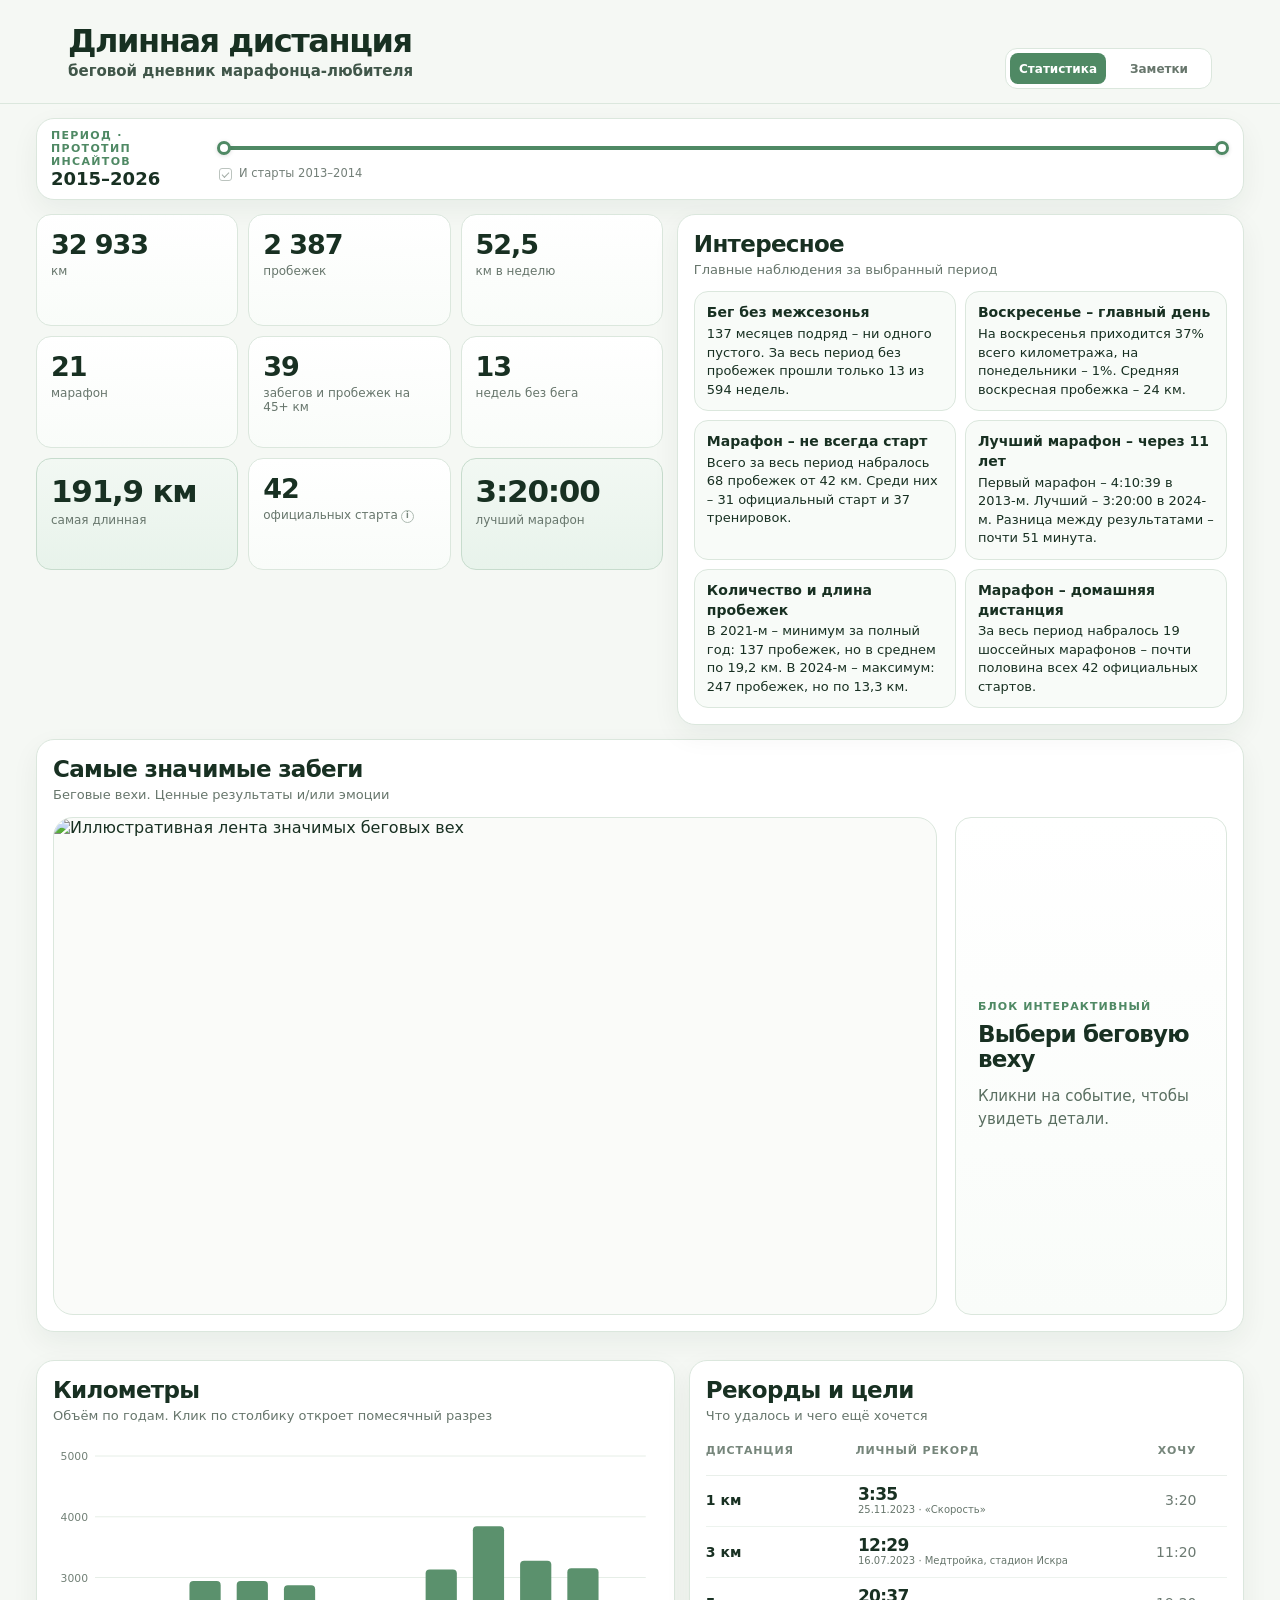
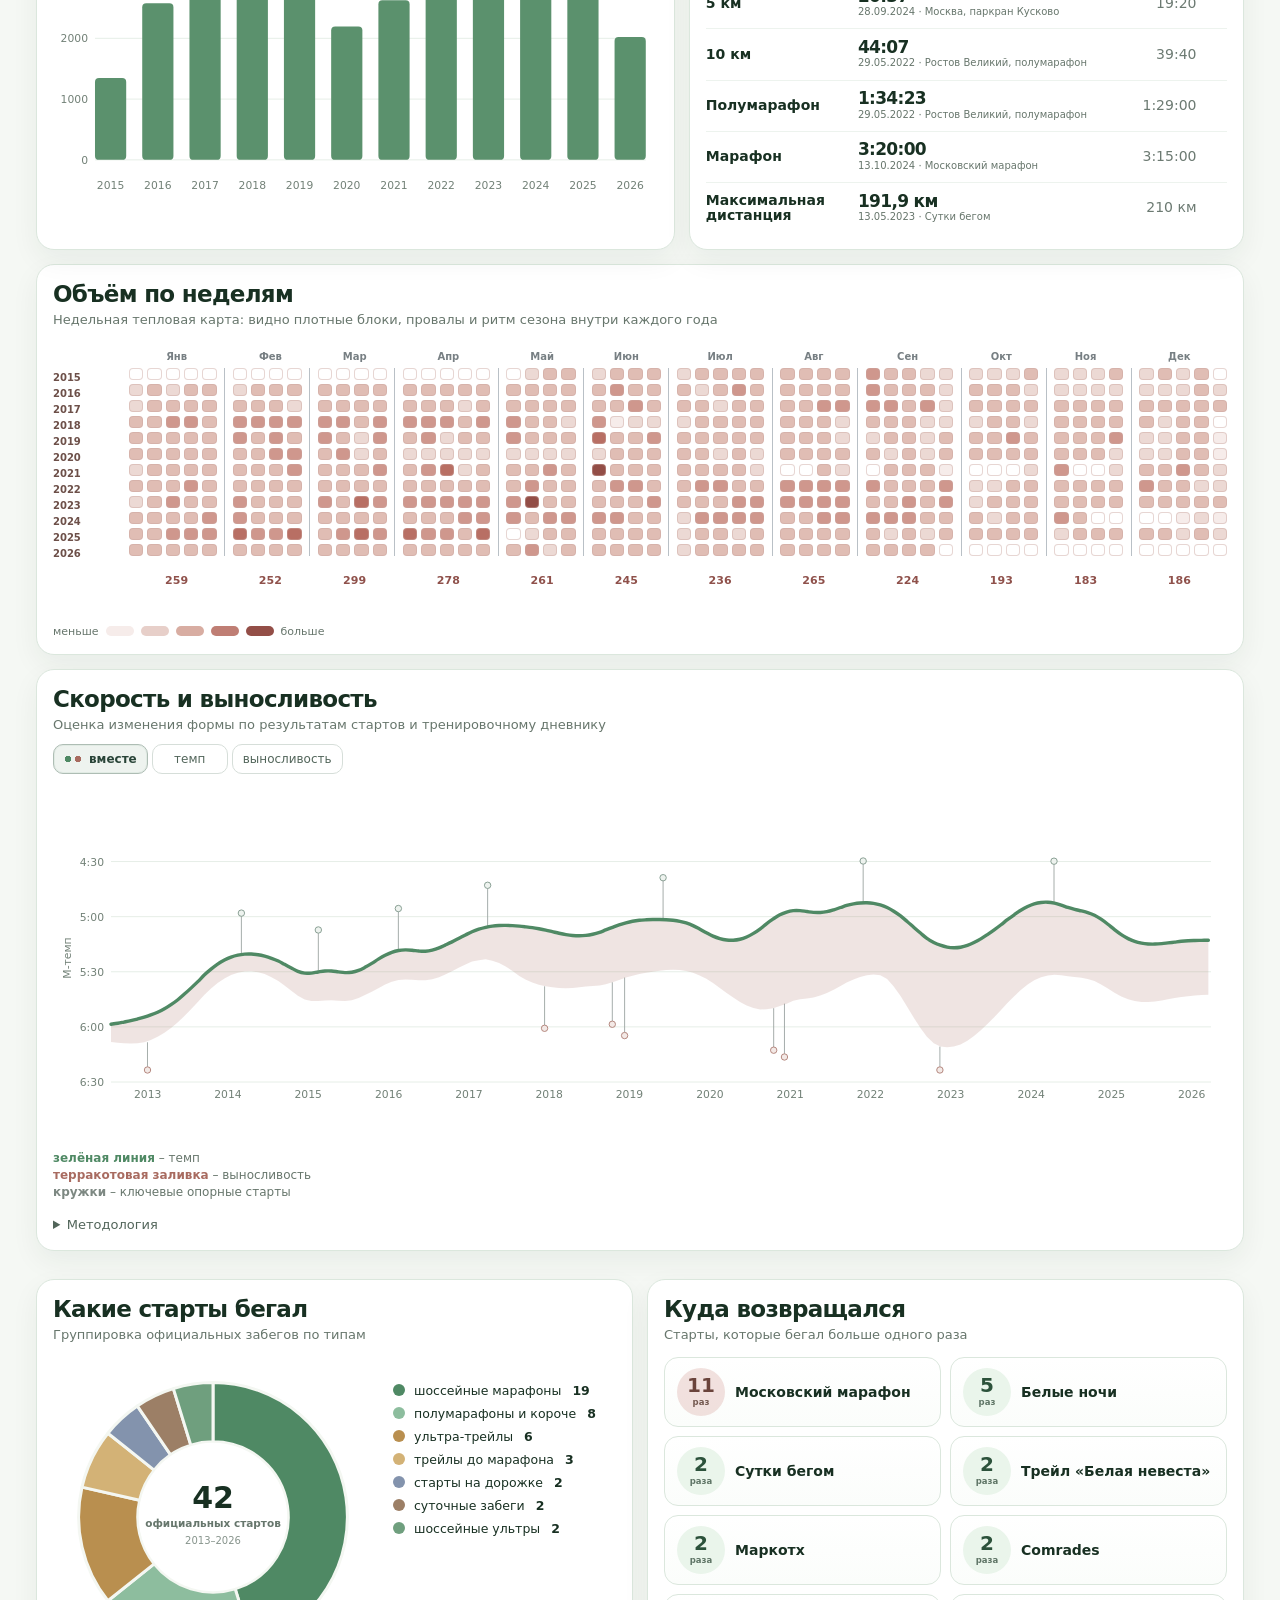
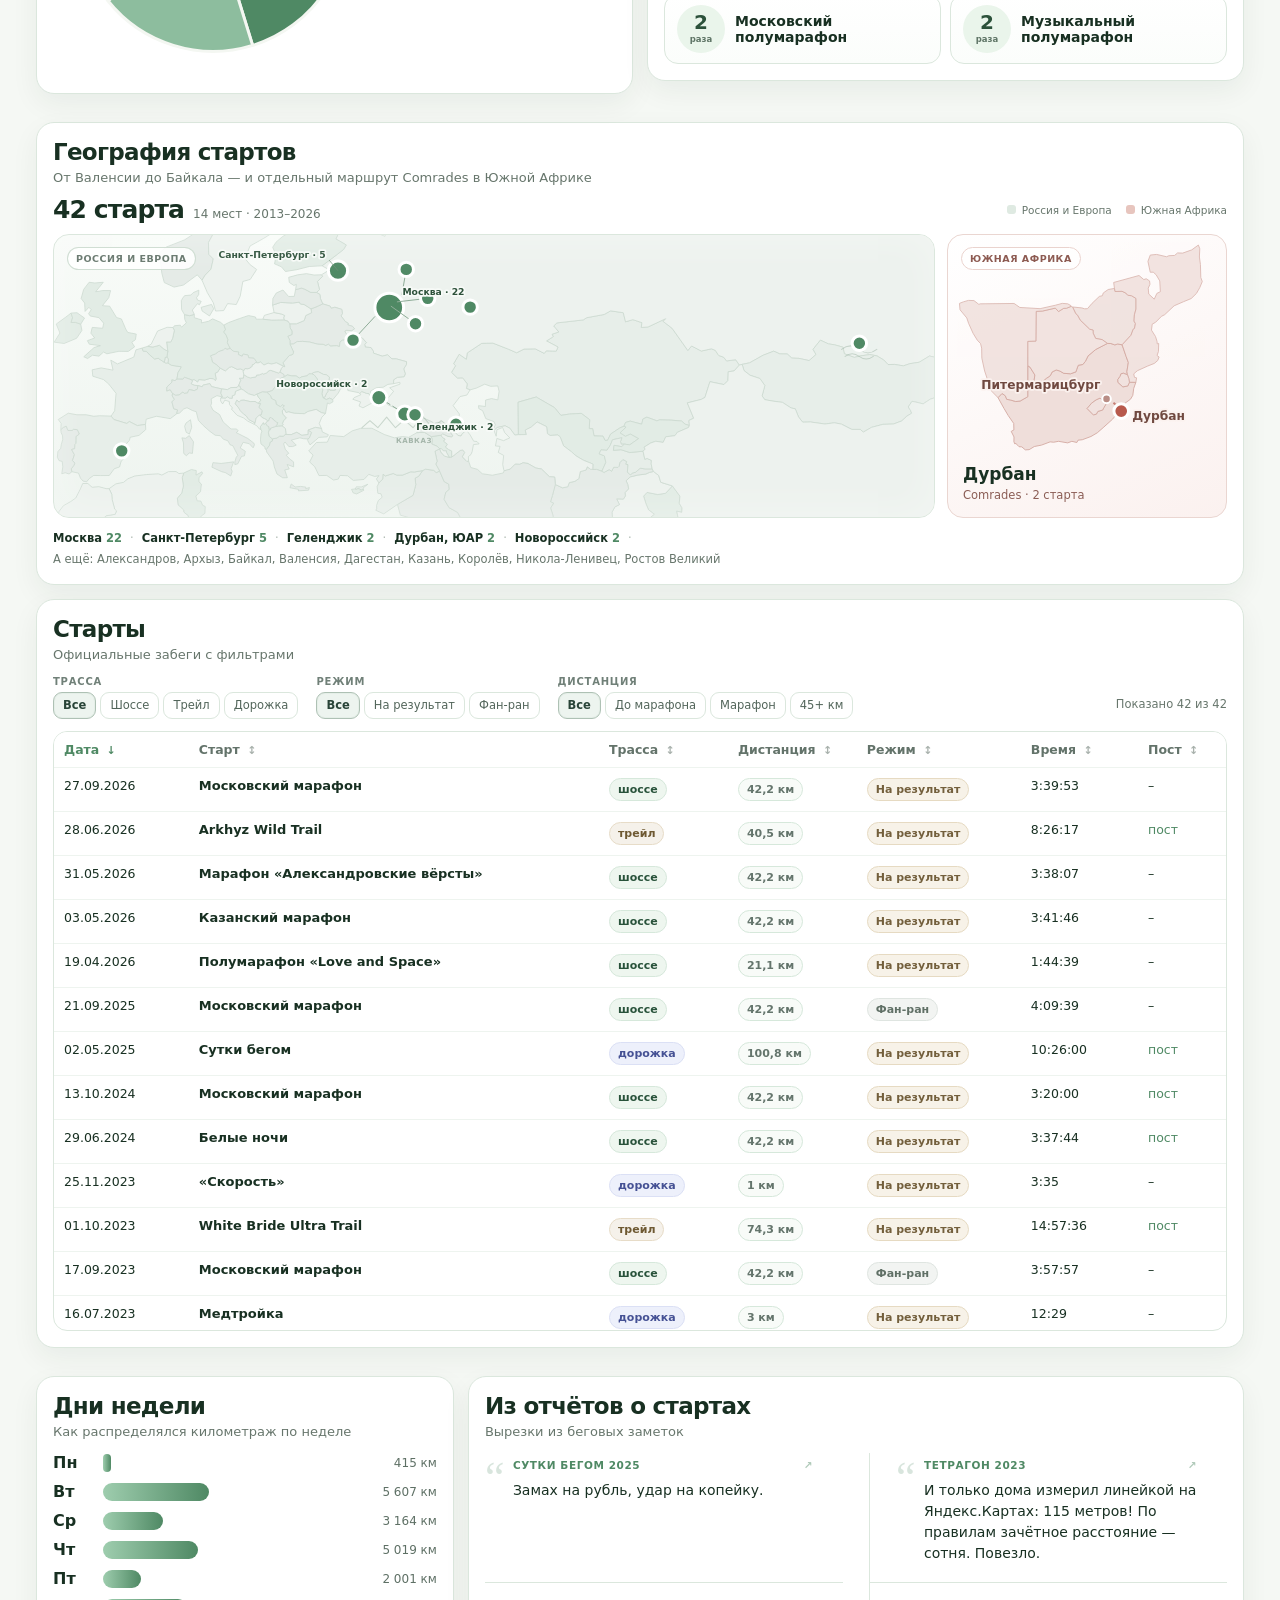
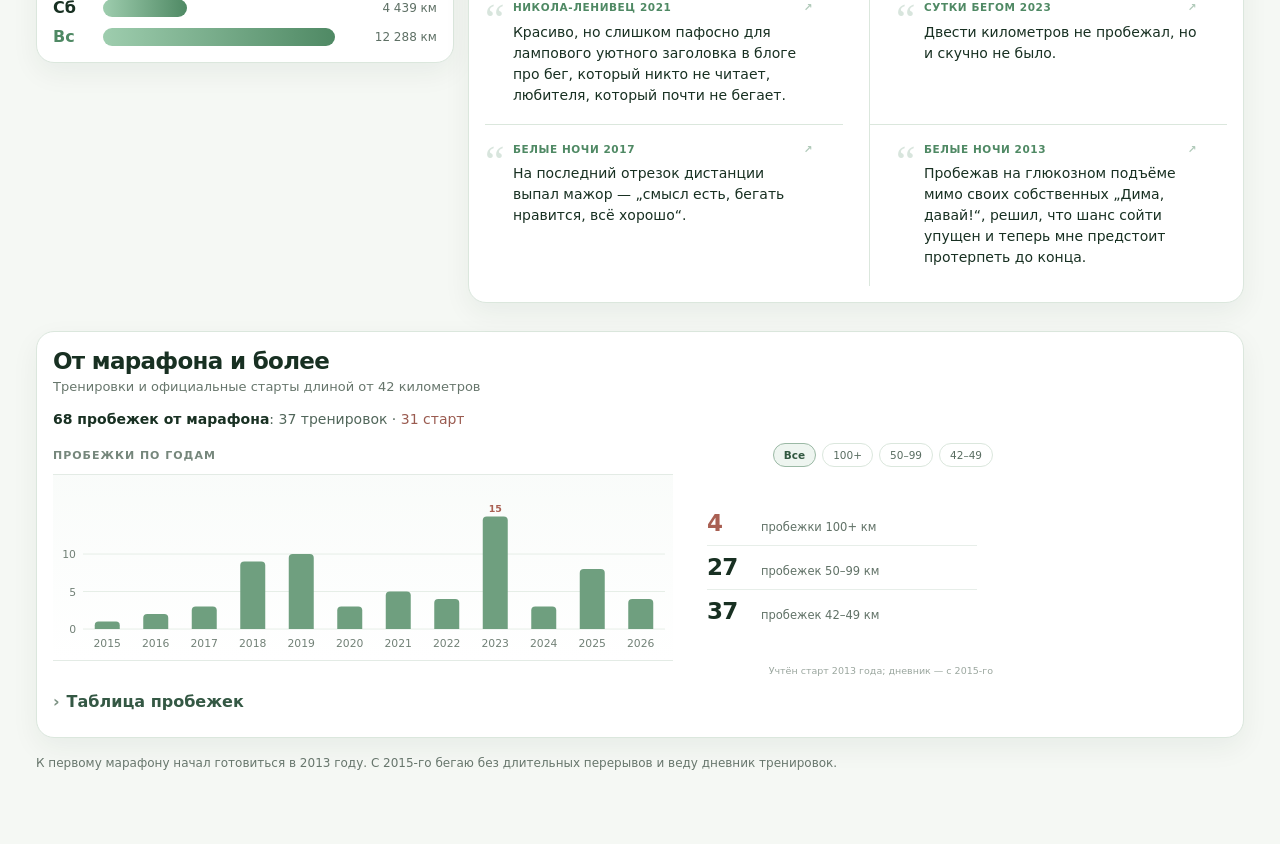
==== insights-test/index.html @ a56c3096 "Add algorithmic insights prototype" ====
<!doctype html>
<html lang="ru">
<head>
<meta charset="utf-8">
<meta name="viewport" content="width=device-width,initial-scale=1">
<title>Прототип инсайтов — Длинная дистанция</title>
<base href="/running/">
<link rel="icon" href="/running/favicon.ico" sizes="any">
<link rel="icon" href="/running/favicon.svg" type="image/svg+xml">
<link rel="icon" href="/running/favicon-32x32.png" sizes="32x32" type="image/png">
<link rel="icon" href="/running/favicon-16x16.png" sizes="16x16" type="image/png">
<link rel="apple-touch-icon" href="/running/apple-touch-icon.png" sizes="180x180">
<link rel="manifest" href="/running/site.webmanifest">
<meta name="theme-color" content="#4f8964">
<style>
:root{--bg:#f5f8f4;--card:#fff;--ink:#183022;--muted:#67766c;--line:#dbe7dd;--g:#4f8964;--g3:#eaf5eb;--shadow:0 10px 28px rgba(23,48,34,.06);--r:18px;--accent:#b85a4d}
*{box-sizing:border-box}body{margin:0;background:var(--bg);color:var(--ink);font-family:Inter,system-ui,-apple-system,"Segoe UI",sans-serif}a{color:var(--g);text-decoration:none}a:hover{text-decoration:underline}
.wrap{max-width:1240px;margin:auto;padding:0 16px 60px}.hero{padding:26px 0 10px}.eyebrow{font-size:11px;text-transform:uppercase;letter-spacing:.12em;color:var(--g);font-weight:800}h1{font-size:clamp(40px,7vw,76px);line-height:.95;letter-spacing:-.055em;margin:8px 0 10px}.lead{max-width:760px;font-size:18px;line-height:1.42;color:#495d50}
.card{background:var(--card);border:1px solid var(--line);border-radius:var(--r);box-shadow:var(--shadow);padding:16px;margin:14px 0;min-width:0}.head{display:flex;justify-content:space-between;gap:14px;align-items:flex-start;margin-bottom:12px}.head h2{margin:0;font-size:23px;letter-spacing:-.03em}.sub{font-size:13px;color:var(--muted);line-height:1.42;margin-top:4px}.tag{display:inline-flex;align-items:center;gap:6px;background:var(--g3);border:1px solid #d6e8db;border-radius:999px;padding:5px 9px;font-size:12px;font-weight:700;color:#31543e}.tag.small{font-size:11px;padding:4px 8px}.tag.track{background:#edf0fb;border-color:#dbe0f5;color:#455194}.tag.road{background:#eef6ef;color:#28523a}.tag.trail{background:#f5f1ea;color:#6e5932;border-color:#e7dcc8}.tag.result{background:#f7f2e8;border-color:#e6dac2;color:#735f3c}.tag.quiet{background:#f2f4f2;border-color:#dfe5e1;color:#607066}.tag.dist{background:#f8fbf8;color:#64756c}
.period-card{padding:10px 14px}.period-row{display:grid;grid-template-columns:150px 1fr;gap:16px;align-items:center}.period-value{font-size:18px;font-weight:800}.period-controls{display:grid;gap:2px}.slider{position:relative;height:28px}.slider::before{content:"";position:absolute;left:8px;right:8px;top:12px;height:4px;border-radius:999px;background:#dfe8e1}.slider-fill{position:absolute;top:12px;height:4px;border-radius:999px;background:var(--g)}.slider input{position:absolute;left:0;top:0;width:100%;height:28px;appearance:none;background:transparent;pointer-events:none;margin:0}.slider input::-webkit-slider-thumb{appearance:none;width:14px;height:14px;border-radius:50%;background:#fff;border:3px solid var(--g);box-shadow:0 1px 4px rgba(0,0,0,.14);pointer-events:auto;cursor:pointer}.slider input::-webkit-slider-runnable-track{background:transparent}.early-race-toggle{min-height:20px;display:inline-flex;justify-self:start;align-items:center;gap:7px;padding-left:2px;color:#737f78;font-size:11.5px;line-height:1.2;cursor:pointer;transition:opacity .15s ease}.early-race-toggle input{appearance:none;width:13px;height:13px;margin:0;border:1px solid #aeb8b1;border-radius:3px;background:#fff;display:grid;place-content:center;cursor:pointer;transition:background .12s,border-color .12s}.early-race-toggle input::before{content:"";width:6px;height:3px;border-left:1.5px solid #a4ada7;border-bottom:1.5px solid #a4ada7;transform:rotate(-45deg) scale(0);transform-origin:center;transition:transform .1s}.early-race-toggle input:checked{background:#fff;border-color:#bcc4bf}.early-race-toggle input:checked::before{transform:rotate(-45deg) scale(1)}.early-race-toggle input:focus-visible{outline:2px solid #d3d9d5;outline-offset:2px}.early-race-toggle.is-hidden{visibility:hidden;pointer-events:none;opacity:0}
.kpi-insights{display:grid;grid-template-columns:1.05fr .95fr;gap:14px;align-items:start}.kpis{display:grid;grid-template-columns:repeat(3,1fr);gap:10px;align-content:start}.kpi{border:1px solid var(--line);border-radius:15px;padding:14px;background:linear-gradient(180deg,#fff,#f9fcf9);min-height:112px}.kpi.featured{background:linear-gradient(180deg,#f2f8f3,#e8f3eb);border-color:#c7dccd}.kpi.featured .v{font-size:31px}.kpi .v{font-size:27px;font-weight:800;letter-spacing:-.04em}.kpi .l{font-size:12px;color:var(--muted);margin-top:4px}.metric-info{display:inline-flex;width:13px;height:13px;margin-left:3px;align-items:center;justify-content:center;border:1px solid #aebbb2;border-radius:50%;color:#77867c;font-size:8px;font-weight:800;line-height:1;vertical-align:1px;cursor:help}.insights{display:grid;grid-template-columns:1fr 1fr;gap:9px}.ins{background:#f8fbf8;border:1px solid var(--line);border-radius:14px;padding:11px 12px;font-size:13px;line-height:1.42}.ins b{display:block;font-size:14px;margin-bottom:2px}.ins.period-warning{grid-column:1/-1;background:#f7f9f7;color:#52655a;min-height:92px;display:flex;align-items:center}
.grid2{display:grid;grid-template-columns:1fr 1fr;gap:14px}.weekday-quotes{grid-template-columns:minmax(380px,.35fr) minmax(0,.65fr);align-items:start}.chart{min-height:270px;position:relative}.chart svg{width:100%;height:auto;display:block;overflow:visible}.axis{fill:#728177;font-size:10.8px}.gridline{stroke:#e6eee7;stroke-width:1}.tooltip{position:fixed;z-index:99;background:#15231a;color:#fff;border-radius:9px;padding:8px 10px;max-width:260px;font-size:12px;line-height:1.4;pointer-events:none;opacity:0;transform:translate(-50%,-110%);box-shadow:0 10px 26px rgba(0,0,0,.2)}
.seg{display:flex;gap:6px;flex-wrap:wrap}.seg button,.filters select{font:inherit;border:1px solid var(--line);background:#fff;color:var(--ink);border-radius:10px;padding:7px 10px;font-size:12px}.seg button{cursor:pointer}.seg button.active{background:var(--g);color:#fff;border-color:var(--g)}.evo-seg{margin-top:10px;gap:4px}.evo-seg button{min-width:76px;border-color:#d6ded9!important;background:#fff!important;color:#52655a!important}.evo-seg button[data-mode="both"]{display:inline-flex;align-items:center;justify-content:center;gap:7px}.evo-seg button[data-mode="both"]::before{content:"";width:18px;height:8px;flex:0 0 18px;background:radial-gradient(circle at 4px 4px,#4f8964 0 3px,transparent 3.5px),radial-gradient(circle at 14px 4px,#a86b60 0 3px,transparent 3.5px)}.evo-seg button[data-mode="both"].active{background:#eef3ef!important;color:#294438!important;border-color:#aebdb4!important;font-weight:700;box-shadow:inset 0 0 0 1px rgba(79,137,100,.08)}.evo-seg button[data-mode="pace"].active{background:#4f8964!important;color:#fff!important;border-color:#4f8964!important}.evo-seg button[data-mode="endurance"].active{background:#a86b60!important;color:#fff!important;border-color:#a86b60!important}.mobile-hide{display:flex}
.milestone-wrap{overflow:hidden}.milestone-layout{display:grid;grid-template-columns:minmax(0,2.75fr) minmax(270px,1fr);gap:18px;align-items:stretch}.milestone-stage{position:relative;height:450px;border:1px solid var(--line);border-radius:16px;background:linear-gradient(180deg,#fbfdfb 0%,#f1f7f2 100%);overflow:hidden}.milestone-stage svg{position:absolute;inset:0;width:100%;height:100%;z-index:1}.milestone-node{position:absolute;z-index:5;transition:opacity .16s ease}.milestone-node.is-muted{opacity:.32}.milestone-dot{position:absolute;left:0;top:0;width:16px;height:16px;border-radius:50%;background:var(--g);border:4px solid #fff;box-shadow:0 0 0 3px rgba(79,137,100,.15);transform:translate(-50%,-50%);transition:transform .16s ease,box-shadow .16s ease,background .16s ease;cursor:pointer;z-index:7}.milestone-node.is-now .milestone-dot{background:#fff;border-color:var(--accent);box-shadow:0 0 0 4px rgba(188,72,72,.12)}.milestone-node.is-active .milestone-dot{transform:translate(-50%,-50%) scale(1.18);box-shadow:0 0 0 6px rgba(79,137,100,.16)}.milestone-node.is-now.is-active .milestone-dot{box-shadow:0 0 0 6px rgba(188,72,72,.14)}.milestone-drop{position:absolute;width:2px;border-left:2px dotted #ccded1;z-index:2;transform:translateX(-1px);transition:opacity .16s ease,border-color .16s ease}.milestone-drop.is-active{border-left-color:#77a889}.milestone-drop.is-muted{opacity:.3}.milestone-label{position:absolute;z-index:8;padding:6px 9px;border-radius:12px;background:#fff;border:1px solid #d8e5db;box-shadow:0 7px 16px rgba(23,48,34,.045);font-size:11.5px;font-weight:700;line-height:1.14;text-align:center;color:#274636;cursor:pointer;white-space:normal;transition:opacity .16s ease,border-color .16s ease,background .16s ease,transform .16s ease}.milestone-label::before{content:"";position:absolute;width:10px;height:10px;background:#fff;border-right:1px solid #d8e5db;border-bottom:1px solid #d8e5db;left:var(--tail-left,50%);margin-left:-5px}.milestone-label.pos-top::before{bottom:-6px;transform:rotate(45deg)}.milestone-label.pos-bottom::before{top:-6px;transform:rotate(225deg)}.milestone-node.is-now .milestone-label{border-color:#e2c7c7}.milestone-node.is-now .milestone-label::before{border-color:#e2c7c7}.milestone-label.is-active{background:#f0f7f2;border-color:#aecdb7;transform:translateY(-1px)}.milestone-node.is-now .milestone-label.is-active{background:#fbf2f2;border-color:#d7a7a7;color:#6d3030}.milestone-label.is-muted{opacity:.32}.milestone-year{position:absolute;bottom:15px;z-index:4;transform:translateX(-50%);font-size:11px;font-weight:700;color:#68786e}.milestone-detail{border:1px solid var(--line);border-radius:16px;background:linear-gradient(180deg,#fff,#f9fcf9);padding:22px;display:flex;flex-direction:column;justify-content:center;min-height:450px}.milestone-detail .detail-kicker{font-size:11px;text-transform:uppercase;letter-spacing:.1em;color:var(--g);font-weight:800;margin-bottom:9px}.milestone-detail h3{font-size:25px;line-height:1.06;letter-spacing:-.035em;margin:0 0 14px}.milestone-detail .detail-meta{display:flex;gap:8px;flex-wrap:wrap;margin-bottom:15px}.milestone-detail .detail-chip{display:inline-flex;align-items:center;padding:6px 9px;border-radius:999px;font-size:12px;font-weight:700}.milestone-detail .detail-chip.distance{background:#eef7f0;border:1px solid #cfe3d4;color:#315b3d}.milestone-detail .detail-chip.result{background:#f7f3ec;border:1px solid #e7d9c5;color:#745b36}.milestone-detail .detail-note{font-size:15px;line-height:1.45;color:#405649;font-weight:700}.milestone-detail .detail-note-sub{margin-top:9px;font-size:13px;line-height:1.5;color:#6a7c70}.milestone-detail .detail-links{display:flex;flex-wrap:wrap;align-items:center;gap:0;margin-top:14px;font-size:13px;line-height:1.5;color:#6a7c70}.milestone-detail .detail-link{display:inline;color:#356647;text-decoration:none;padding:0;border:0;background:none;font-size:13px;font-weight:700}.milestone-detail .detail-link:hover{text-decoration:underline;background:none}.milestone-detail .detail-link.film{color:#6b573c}.milestone-detail .detail-link.film:hover{background:none}.milestone-detail .detail-sep{display:inline;color:#8aa091;margin:0 8px}.milestone-detail .detail-empty{font-size:15px;line-height:1.55;color:#5a6f61;max-width:22ch}.milestone-detail.is-now .detail-meta{display:none}.milestone-baseline{stroke:#b7ccbd;stroke-width:2}.milestone-guide{display:none}.milestone-axis-arrow{fill:#9ab8a4}
.heatmatrix{overflow:auto}.heatwrap{display:grid;gap:11px;min-width:980px}.heatmain{display:grid;grid-template-columns:72px minmax(0,1fr);column-gap:4px;align-items:start}.heatyears{display:grid;grid-template-rows:26px;grid-auto-rows:12px;row-gap:4px}.heatyear{font-size:10px;color:#6d5049;text-align:left;font-weight:700;display:flex;align-items:center}.heatdata{position:relative;min-width:0}.heatmonthlabels{display:grid;align-items:end;height:20px;margin-bottom:6px}.heatmonthlabel{text-align:center;font-size:10px;line-height:1;color:#777f83;font-weight:600;white-space:nowrap}.heatweekmatrix{position:relative;display:grid;gap:4px;z-index:1}.heatcell{position:relative;height:12px;min-width:0;border-radius:4px;border:1px solid rgba(201,165,157,.45);cursor:pointer}.heatsep{pointer-events:none}.heatmonthguides{position:absolute;left:0;right:0;top:26px;bottom:0;z-index:2;pointer-events:none;display:grid;gap:4px}.heatmonthguide{grid-row:1 / -1;justify-self:center;align-self:stretch;width:1px;background:#b9c0c6}.heatmonthly{display:grid;grid-template-columns:72px minmax(0,1fr);column-gap:4px;align-items:center}.heatmonthlyvalues{display:grid;align-items:center;height:20px}.heatmonthsegment{position:relative;height:20px;cursor:pointer;display:flex;align-items:center;justify-content:center}.heatmonthvalue{font-size:11px;line-height:1;color:#8f514b;font-weight:700;white-space:nowrap;letter-spacing:.01em}.legend{display:flex;align-items:center;gap:7px;font-size:11px;color:var(--muted);margin-top:34px}.legend .sw{width:28px;height:10px;border-radius:999px;display:inline-block}
.goals{display:grid;gap:6px}.goalrow{display:grid;grid-template-columns:110px 1.15fr .95fr 54px;gap:14px;align-items:center;padding:12px 0;border-bottom:1px solid #edf3ee}.goalrow:last-child{border-bottom:none}.goal-metric{font-size:18px;font-weight:800;line-height:1.05}.goal-best .val{font-size:26px;font-weight:800;letter-spacing:-.04em}.goal-best .meta{font-size:12px;color:var(--muted);margin-top:2px}.goal-target .want{font-size:14px;color:var(--muted);margin-bottom:6px}.tinybar{height:6px;border-radius:999px;background:#e8efea;overflow:hidden;max-width:220px}.tinybar span{display:block;height:100%;background:var(--g);border-radius:999px}.goal-target .goalv{font-size:18px;font-weight:800}.goal-pct{text-align:right;font-size:18px;font-weight:700;color:#6d7d72}
.mixgrid{display:grid;grid-template-columns:1fr 1fr;gap:14px;align-items:start}.donutwrap{display:grid;grid-template-columns:320px minmax(0,360px);gap:20px;align-items:start;justify-content:start}.mixlist{display:grid;gap:8px;max-width:320px;align-content:start;padding-top:26px}.mixitem{display:grid;grid-template-columns:12px max-content min-content;column-gap:9px;align-items:center;font-size:12.5px}.mixitem b{justify-self:start;text-align:left;margin-left:2px}.dot{width:12px;height:12px;border-radius:50%}.seriesgrid{display:grid;grid-template-columns:repeat(2,1fr);gap:9px}.seriescard{border:1px solid var(--line);border-radius:14px;padding:10px 12px;background:linear-gradient(180deg,#fff,#fbfdfb);display:grid;grid-template-columns:48px 1fr;gap:10px;align-items:center;min-height:68px;cursor:default}.seriescard .n{width:48px;height:48px;border-radius:50%;display:flex;flex-direction:column;align-items:center;justify-content:center;background:#eaf5eb;color:#2c523b;font-size:20px;font-weight:800;line-height:.95}.seriescard .n small{display:block;font-size:8.5px;line-height:1;margin-top:3px;font-weight:700;color:#5f7566}.seriescard .t{font-size:14px;font-weight:700;line-height:1.15}.seriescard--featured .n{background:rgba(184,90,77,.18);color:#6a433b}.seriescard--featured .n small{color:#745950}
.geo-summary-row{display:flex;align-items:center;justify-content:space-between;gap:20px;margin:-2px 0 12px}.geo-total{display:flex;align-items:baseline;gap:9px}.geo-total b{font-size:25px;line-height:1;letter-spacing:-.035em}.geo-total span{color:var(--muted);font-size:12px}.geo-map-key{display:flex;gap:14px;align-items:center;color:var(--muted);font-size:10.5px}.geo-map-key span{display:inline-flex;align-items:center;gap:6px}.geo-map-key i{width:9px;height:9px;border-radius:3px;background:#dfeae2}.geo-map-key i.sa{background:#e7c5be}.geo-atlas{display:grid;grid-template-columns:minmax(0,3.15fr) minmax(230px,1fr);gap:12px;align-items:stretch}.geo-map-shell,.geo-sa-panel{min-width:0;border:1px solid var(--line);border-radius:16px;overflow:hidden;position:relative}.geo-map-shell{background:linear-gradient(180deg,#f8fbf8,#eef4ef)}.geo-map-shell::after{content:"";position:absolute;inset:0;pointer-events:none;box-shadow:inset 0 0 40px rgba(255,255,255,.35)}.geo-region-label,.geo-panel-kicker{position:absolute;z-index:2;left:13px;top:12px;padding:5px 8px;border-radius:999px;background:rgba(255,255,255,.86);border:1px solid rgba(204,220,208,.92);font-size:9.5px;font-weight:800;letter-spacing:.055em;text-transform:uppercase;color:#6c7c72}.geo-panel-kicker{border-color:#ead3ce;color:#8d5b52}.geo-map{display:block;width:100%;height:100%;min-height:270px}.geo-land{fill:#e7eee9;stroke:#cbd8ce;stroke-width:.72;vector-effect:non-scaling-stroke}.geo-land.geo-tone-1{fill:#e2ece5}.geo-land.geo-tone-2{fill:#edf2ee}.geo-land.geo-tone-3{fill:#e5ebe7}.geo-terrain{fill:none;stroke:#91ab99;stroke-width:1.05;stroke-linecap:round;stroke-linejoin:round;opacity:.42;vector-effect:non-scaling-stroke;pointer-events:none}.geo-terrain-label{fill:#789080;font-size:8px;font-weight:750;letter-spacing:.08em;text-transform:uppercase;opacity:.6;pointer-events:none}.geo-dot{fill:#4f8964;stroke:#fff;stroke-width:3;vector-effect:non-scaling-stroke;cursor:pointer;transition:opacity .16s ease}.geo-dot.is-muted{opacity:.24}.geo-dot.is-active{fill:#b85a4d;stroke-width:4}.geo-label{fill:#2d513a;font-size:10.5px;font-weight:800;paint-order:stroke;stroke:#f7faf7;stroke-width:4px;stroke-linejoin:round;pointer-events:none}.geo-leader{stroke:#8fad98;stroke-width:1;vector-effect:non-scaling-stroke}.geo-label-leader{stroke:#6f8e78;stroke-width:.85;opacity:.8;vector-effect:non-scaling-stroke}.geo-sa-panel{display:grid;grid-template-rows:1fr auto;background:linear-gradient(155deg,#fff,#fbf1ef);border-color:#ead6d1;cursor:default;transition:border-color .15s,background .15s}.geo-sa-panel[hidden]{display:none}.geo-sa-panel.is-active{border-color:#c98d83;background:#f9ece9}.geo-sa-map{display:block;width:100%;height:220px;align-self:center}.geo-sa-land{fill:#efdeda;stroke:#d4aaa2;stroke-width:.9;vector-effect:non-scaling-stroke}.geo-sa-route{fill:none;stroke:#b85a4d;stroke-width:2;stroke-dasharray:4 4;opacity:.72;vector-effect:non-scaling-stroke}.geo-sa-dot{fill:var(--accent);stroke:#fff;stroke-width:3;vector-effect:non-scaling-stroke}.geo-sa-stop{fill:#b98d85;stroke:#fff;stroke-width:2;vector-effect:non-scaling-stroke}.geo-sa-label{fill:#704940;font-size:10px;font-weight:800;paint-order:stroke;stroke:#fbf2ef;stroke-width:3px;stroke-linejoin:round}.geo-sa-copy{padding:0 15px 15px}.geo-sa-copy b{display:block;font-size:17px;line-height:1.1}.geo-sa-copy span{display:block;margin-top:4px;font-size:11.5px;color:#8b5d55}.geo-places-strip{margin-top:11px;padding-top:2px}.geo-list{display:grid;grid-template-columns:repeat(4,minmax(0,1fr));column-gap:18px}.geo-place{display:grid;grid-template-columns:1fr auto;gap:8px;padding:8px 0;border-bottom:1px solid #edf3ee;font-size:12.5px;cursor:default}.geo-place span{font-weight:700}.geo-place b{color:var(--g)}.geo-place.is-active span{color:#934e47}.geo-rest{font-size:11.5px;line-height:1.45;color:var(--muted);padding-top:9px}.geo-note{font-size:10.5px;color:#819087;padding-top:7px}
.filters{display:flex;gap:8px;flex-wrap:wrap;margin-bottom:12px}.race-filters{display:flex;align-items:flex-end;gap:12px 18px;flex-wrap:wrap;margin-bottom:12px}.race-filter-group{display:grid;gap:5px}.race-filter-label{font-size:10px;line-height:1;text-transform:uppercase;letter-spacing:.08em;font-weight:800;color:#708078}.race-filter-options{display:flex;gap:4px;flex-wrap:wrap}.race-filter-option,.race-reset{font:inherit;border:1px solid var(--line);background:#fff;color:#52655a;border-radius:9px;padding:7px 9px;font-size:11.5px;line-height:1;cursor:pointer}.race-filter-option:hover,.race-reset:hover{border-color:#b7c6bc;background:#f8fbf8}.race-filter-option.active{background:#edf4ef;border-color:#aec1b4;color:#294438;font-weight:700;box-shadow:inset 0 0 0 1px rgba(79,137,100,.05)}.race-filter-meta{min-height:30px;margin-left:auto;display:flex;align-items:center;gap:9px}.race-filter-count{font-size:11.5px;color:var(--muted);white-space:nowrap}.race-reset{padding:6px 8px;background:transparent;color:#66776d}.race-reset[hidden]{display:none}.tablewrap{overflow:auto;max-height:600px;border:1px solid var(--line);border-radius:14px}table{width:100%;border-collapse:collapse;font-size:12.5px}.race-table{table-layout:fixed;min-width:980px}th,td{padding:10px 10px;border-bottom:1px solid #eef4ef;vertical-align:top}th{position:sticky;top:0;background:#fff;color:#63736a;font-weight:700;z-index:1;text-align:left}tr:hover td{background:#fbfefb}.sortable,.race-sortable{cursor:pointer;user-select:none;white-space:nowrap}.sortable.active,.race-sortable.active{color:var(--g)}.sortmark{font-size:11px;opacity:.55;margin-left:3px}.sortmark.active{opacity:1}.race-name b{font-size:13px}
.long-lead{margin:0 0 15px;color:#51665a;font-size:15px;line-height:1.45}.long-lead b{color:var(--ink);font-weight:780}.long-lead .race-accent{color:#9a5b50}.long-chart-head{display:flex;align-items:flex-end;justify-content:space-between;gap:18px;margin-bottom:6px}.long-chart-context{display:flex;align-items:center;gap:10px;flex-wrap:wrap}.long-early{display:inline-flex;align-items:center;min-height:25px;padding:3px 9px;border:1px solid #ead7d2;border-radius:999px;background:#fbf3f1;color:#8f5a50;font-size:11px;font-weight:700}.long-chart-shell{min-width:0;padding:0 3px 2px;border-top:1px solid #e3ebe5;border-bottom:1px solid #e3ebe5;background:linear-gradient(180deg,rgba(245,249,246,.72),rgba(255,255,255,.15))}.long-chart{display:block;width:100%;height:auto;min-height:225px}.long-legend{display:flex;gap:14px;align-items:center;margin:0;color:var(--muted);font-size:11px}.long-legend span{display:inline-flex;align-items:center;gap:6px}.long-legend i{display:block;width:10px;height:10px;border-radius:2px;background:#98c6a8}.long-legend i.race{background:#b66f61}.long-distance-row{display:flex;align-items:center;gap:14px;margin-top:13px}.long-distance-options{display:flex;gap:7px;flex-wrap:wrap}.long-dist-option{display:inline-flex;align-items:center;gap:7px;border:1px solid var(--line);border-radius:999px;background:#fff;color:#52675b;padding:7px 11px;font:inherit;font-size:11.5px;cursor:pointer;transition:border-color .15s,background .15s,color .15s}.long-dist-option b{color:var(--ink);font-size:12px}.long-dist-option:hover{border-color:#ccb0aa}.long-dist-option.active{border-color:#d8b3ab;background:#fbefec;color:#8a5046}.long-dist-option.active b{color:#8a5046}.long-details{margin-top:13px}.long-details>summary{cursor:pointer;font-weight:750;color:#345844;padding:3px 0 10px;list-style:none}.long-details>summary::-webkit-details-marker{display:none}.long-details>summary::before{content:'›';display:inline-block;margin-right:7px;color:#7b9182;transform:rotate(0);transition:transform .15s}.long-details[open]>summary::before{transform:rotate(90deg)}.long-filters{display:flex;align-items:flex-end;gap:12px 18px;flex-wrap:wrap;margin-bottom:12px}.long-table{table-layout:fixed;min-width:860px}.long-table .long-note{font-weight:650}.long-table .tag.training{background:#f3f5f3;border-color:#dfe5e1;color:#607066}.long-table .tag.race{background:#fbefec;border-color:#e4c5be;color:#8b5147}
.weekday2{display:grid;gap:10px}.wrow{display:grid;grid-template-columns:40px 1fr 92px;gap:10px;align-items:center}.wlab{font-weight:700}.wbar{position:relative;height:18px;background:transparent;border-radius:999px;overflow:visible}.wbar span{position:absolute;left:0;top:0;bottom:0;background:linear-gradient(90deg,#9ecdae,#4f8964);border-radius:999px}.wmeta{font-size:12px;color:#5e7065;text-align:right;white-space:nowrap}.wrow.top .wlab{color:var(--g)}
.quotes{display:grid;grid-template-columns:repeat(2,minmax(0,1fr));column-gap:26px;row-gap:0}.quote{position:relative;display:block;padding:18px 30px 18px 0;border-top:1px solid var(--line);color:inherit;text-decoration:none;transition:background .18s ease,color .18s ease}.quote:nth-child(-n+2){border-top:0;padding-top:6px}.quote:nth-child(even){border-left:1px solid var(--line);padding-left:26px}.quote::before{content:"“";position:absolute;left:0;top:15px;font-family:Georgia,serif;font-size:44px;line-height:1;color:rgba(79,137,100,.22);pointer-events:none}.quote:nth-child(-n+2)::before{top:3px}.quote:nth-child(even)::before{left:26px}.quote:hover,.quote:focus-visible{background:linear-gradient(90deg,rgba(79,137,100,.065),transparent 78%);color:#173b27;outline:none}.quote blockquote{margin:7px 0 0;padding-left:28px;font-size:14px;line-height:1.5}.qmeta{display:flex;justify-content:space-between;gap:8px;padding-left:28px;font-size:10.5px;line-height:1.3;letter-spacing:.055em;text-transform:uppercase;font-weight:800;color:var(--g)}.quote-arrow{opacity:.45;transition:opacity .18s ease,transform .18s ease}.quote:hover .quote-arrow,.quote:focus-visible .quote-arrow{opacity:1;transform:translate(2px,-2px)}.inj-grid{display:grid;grid-template-columns:1fr 1fr;gap:10px}.inj{border:1px solid var(--line);border-radius:15px;padding:13px;background:linear-gradient(180deg,#fff,#fbfcfb)}.inj b{display:block;font-size:14px;margin-bottom:5px}.method{font-size:13px;line-height:1.48;color:#52655a}.ribbon-note{display:flex;gap:18px;flex-wrap:wrap;font-size:12px;color:var(--muted);margin-top:8px}#evoNote{display:grid;gap:3px;justify-items:start;margin-top:5px}#evoNote+details{margin-top:16px}.empty{display:flex;min-height:220px;align-items:center;justify-content:center;color:var(--muted);text-align:center}.footer{font-size:12px;color:var(--muted);line-height:1.5;padding:2px 0 0}
@media (max-width:980px){.weekday-quotes{grid-template-columns:1fr}}
@media (max-width:980px){.kpi-insights,.grid2,.mixgrid{grid-template-columns:1fr}.donutwrap{grid-template-columns:1fr}.mixlist{padding-top:0}.seriesgrid,.inj-grid{grid-template-columns:1fr 1fr}.geo-atlas{grid-template-columns:minmax(0,2.2fr) minmax(210px,1fr)}.geo-list{grid-template-columns:1fr 1fr;column-gap:18px}}
@media (max-width:760px){.geo-atlas{grid-template-columns:1fr}.geo-sa-panel{grid-template-columns:minmax(150px,.8fr) 1fr;grid-template-rows:1fr;align-items:center}.geo-sa-map{height:170px}.geo-sa-copy{padding:30px 16px 16px 0}}
@media (max-width:640px){.quote:nth-child(n){border-left:0;border-top:1px solid var(--line);padding:16px 30px 16px 0}.quote:first-child{border-top:0;padding-top:6px}.quote:nth-child(n)::before{left:0;top:13px}.quote:first-child::before{top:3px}}
@media (max-width:640px){.wrap{padding:0 12px 44px}.period-row{grid-template-columns:1fr}.kpis{grid-template-columns:1fr 1fr;gap:8px}.kpi{min-height:92px;padding:11px 12px}.kpi .v{font-size:24px}.kpi.featured .v{font-size:27px}.kpi .l{font-size:11px;line-height:1.3;margin-top:3px}.insights,.quotes{grid-template-columns:1fr}.insights{gap:8px}.ins{padding:10px 11px;font-size:12.5px;line-height:1.38}.ins b{font-size:13.5px}.mobile-hide{display:none}.goalrow{grid-template-columns:76px 1fr;gap:8px}.goal-best{grid-column:2/3}.goal-target{grid-column:2/3}.goal-pct{grid-column:2/3;text-align:left;font-size:14px}.milestone-canvas{height:410px;min-width:1020px}.seriesgrid,.inj-grid,.geo-list{grid-template-columns:1fr}.heatgrid{grid-template-columns:58px repeat(12,minmax(26px,1fr));gap:4px}.heatcell{height:22px}.race-filters,.long-filters{display:grid;gap:11px}.race-filter-options{flex-wrap:nowrap;overflow-x:auto;padding-bottom:2px}.race-filter-meta{margin-left:0;justify-content:space-between}.geo-summary-row{align-items:flex-start;flex-direction:column;gap:7px}.geo-total b{font-size:23px}.geo-map-key{display:none}.geo-map{min-height:210px}.geo-label{display:none}.geo-sa-panel{grid-template-columns:132px 1fr}.geo-sa-map{height:148px}.geo-sa-copy{padding:28px 12px 12px 0}.long-chart-head{align-items:flex-start;flex-direction:column;gap:7px}.long-chart-shell{padding:0}.long-chart{min-height:180px}.long-distance-row{align-items:flex-start;flex-direction:column;gap:7px}.long-distance-options{width:100%;flex-wrap:nowrap;overflow-x:auto;padding-bottom:2px}.long-dist-option{flex:0 0 auto}.long-lead{font-size:14px}.tablewrap,.heatmatrix{scrollbar-width:thin;scrollbar-color:#b9c8be transparent;box-shadow:inset -10px 0 10px -12px rgba(24,48,34,.5)}.heatyears{position:sticky;left:0;z-index:4;background:#fff;padding-right:4px}.race-table th:first-child,.race-table td:first-child,.long-table th:first-child,.long-table td:first-child{position:sticky;left:0;background:#fff}.race-table th:first-child,.long-table th:first-child{z-index:3}.race-table td:first-child,.long-table td:first-child{z-index:2}.weekday-quotes{gap:10px}.weekday-quotes>.card{margin:0}.weekday-quotes .quote{padding-top:13px;padding-bottom:13px}.weekday-quotes .quote blockquote{line-height:1.42}.milestone-detail-visual{min-height:0;padding:16px}.milestone-detail-visual h3{font-size:21px;margin-bottom:10px}.milestone-detail-visual .detail-meta{margin-bottom:10px}.milestone-detail-visual .detail-note-sub{margin-top:6px;line-height:1.42}.milestone-detail-visual .detail-links{margin-top:10px}}

.milestone-illustration-wrap{margin-top:10px}
.milestone-illustration{background:#f7faf7;border:1px solid var(--line);border-radius:28px;padding:14px;overflow:hidden}
.milestone-illustration img{display:block;width:100%;height:auto;border-radius:20px}
.milestone-illustration-note{margin-top:10px;color:var(--muted);font-size:13px;line-height:1.45}
@media (max-width:900px){.milestone-illustration{padding:10px;border-radius:22px}.milestone-illustration img{border-radius:16px}.milestone-illustration-note{font-size:12px}}

.milestone-visual-layout{
  display:grid;
  grid-template-columns:minmax(0,3.25fr) minmax(250px,1fr);
  gap:18px;
  align-items:stretch;
  margin-top:10px;
}
.milestone-image-stage{
  position:relative;
  overflow:hidden;
  border:1px solid var(--line);
  border-radius:20px;
  background:#fafbf9;
}
.milestone-image-stage>img{
  display:block;
  width:100%;
  height:auto;
}
.milestone-hotspots{position:absolute;inset:0}
.milestone-hotspot{
  position:absolute;
  border:0;
  border-radius:22px;
  cursor:pointer;
  background:transparent;
  outline:none;
}
.milestone-hotspot:hover,
.milestone-hotspot.is-active,
.milestone-hotspot:focus,
.milestone-hotspot:focus-visible{
  background:transparent;
  border-color:transparent;
  box-shadow:none;
  outline:none;
}
.milestone-detail-visual{
  min-height:0;
  padding:22px;
  justify-content:center;
}
.milestone-detail-visual h3{font-size:23px}
.milestone-detail-visual .detail-empty{max-width:28ch}
@media (max-width:980px){
  .milestone-visual-layout{grid-template-columns:1fr}
  .milestone-detail-visual{min-height:220px}
}


.story-card{padding:16px 16px 14px;background:linear-gradient(180deg,#fbfdfb 0%,#f6faf7 100%)}
.story-shell{display:grid;grid-template-columns:minmax(0,1.6fr) minmax(260px,.72fr);gap:14px;align-items:stretch}
.story-line-card{border:1px solid var(--line);border-radius:18px;padding:14px 16px;background:#fff;display:flex;flex-direction:column;gap:12px}
.story-topline{display:none}
.story-title{font-size:13px;color:var(--muted);line-height:1.45;max-width:none}
.story-stats,.story-pill{display:none}
.story-years{position:relative;display:grid;grid-template-columns:repeat(12,minmax(0,1fr));gap:8px;padding-top:12px}
.story-years::before{content:"";position:absolute;left:6px;right:6px;top:25px;height:3px;border-radius:999px;background:#dbe8de}
.story-year{position:relative;border:none;background:transparent;padding:0;cursor:pointer;color:var(--muted);font:inherit;text-align:center;display:flex;flex-direction:column;align-items:center;gap:8px}
.story-year .dot{width:10px;height:10px;border-radius:50%;background:#fff;border:3px solid #9ebca8;z-index:1;transition:all .18s ease}
.story-year .yr{font-size:12px;font-weight:800;transition:color .18s ease}
.story-year .cap{font-size:10px;line-height:1.2;color:#6f8075;max-width:70px;min-height:22px;opacity:.92}
.story-year:hover .dot,.story-year.is-active .dot{transform:scale(1.12);border-color:var(--g);box-shadow:0 0 0 4px rgba(79,137,100,.10)}
.story-year:hover .yr,.story-year.is-active .yr{color:var(--ink)}
.story-year.is-active .cap{color:#466854}
.story-glance{border:1px solid var(--line);border-radius:18px;padding:16px;background:#fff;display:flex;flex-direction:column;justify-content:flex-start;height:206px;overflow:hidden}
.story-glance .eyebrow{margin-bottom:8px}
.story-glance h3{margin:0 0 6px;font-size:22px;line-height:1.02;letter-spacing:-.035em;display:-webkit-box;-webkit-line-clamp:3;-webkit-box-orient:vertical;overflow:hidden}
.story-glance p{margin:0;color:#55695d;line-height:1.45;font-size:13px;display:-webkit-box;-webkit-line-clamp:5;-webkit-box-orient:vertical;overflow:hidden}
.story-glance .story-link{display:none}
.story-note{display:none}
.top-analytics{grid-template-columns:1.07fr .93fr;align-items:stretch}
.top-analytics>.card{display:flex;flex-direction:column;min-height:490px}
#volumeCard.is-month-mode{background:linear-gradient(180deg,#f8fcf9 0%,#eef6f1 100%)}
#volumeCard.is-month-mode .sub{color:#466854}
#volumeCard.is-month-mode .axis{fill:#5f7467}
.vol-mode-accent{color:#8b4b46;font-weight:700}
#volumeCard.is-month-mode .vol-mode-accent{color:#8b4b46}
.vol-tools{display:none}
.back-btn{display:none}
.chart-note{display:none}
.records-card .head{margin-bottom:8px}
.records-compact{display:grid;gap:0;flex:1}
.records-head{display:grid;grid-template-columns:132px minmax(0,1.28fr) 126px;gap:10px;margin-top:10px;padding:0 0 5px;border-bottom:1px solid #e9efea;color:#76867b;font-size:11px;font-weight:800;text-transform:uppercase;letter-spacing:.08em}.records-head> :last-child{text-align:right;padding-right:4ch;font-weight:800}
.record-row{display:grid;grid-template-columns:132px minmax(0,1.28fr) 126px;gap:10px;align-items:center;padding:3px 0;border-bottom:1px solid #edf3ee}
.record-row:last-child{border-bottom:none}
.record-metric{font-size:14px;font-weight:800;line-height:1.08;word-break:normal;overflow-wrap:anywhere;max-width:126px}
.record-best b,.record-goal b{display:block;font-size:17px;line-height:1.02;letter-spacing:-.04em}
.records-head> :nth-child(2){padding-left:1ch}.record-best{padding-left:1ch}.record-best span{display:block;margin-top:1px;font-size:10px;line-height:1.25;color:var(--muted)}
.record-goal{text-align:right;padding-right:3ch}.record-goal .want{display:none}
.record-goal b{color:#6c7a72;font-weight:400;font-size:14px;letter-spacing:0;line-height:1.08}
.record-goal .delta{display:none}
.record-progress{display:none}
.heat-card{margin-top:0}
@media (max-width:980px){
  .story-shell,.top-analytics{grid-template-columns:1fr}
  .story-years{grid-template-columns:repeat(6,minmax(0,1fr))}
  .top-analytics>.card{min-height:auto}
}
@media (max-width:640px){
  .story-years{grid-template-columns:repeat(4,minmax(0,1fr));gap:10px}
  .story-years::before{top:25px}
  .story-year .cap{display:none}
  .records-head{display:none}
  .record-row{grid-template-columns:112px 1fr;gap:8px;padding:8px 0}
  .record-best{grid-column:2/3}
  .record-goal{grid-column:2/3;position:relative;display:block;text-align:left;padding:0 0 0 1ch}
  .record-goal::before{content:'Хочу';position:absolute;right:calc(100% + 8px);top:1px;color:#8a9690;font-size:11px;font-weight:600;line-height:1.08;white-space:nowrap}
  .record-metric{max-width:none;font-size:13.5px}
}

/* v5.114: compact long-run story and compact geography index */
.geo-places-strip{margin-top:10px;max-width:920px}
.geo-list{display:flex;align-items:baseline;flex-wrap:wrap;gap:5px 8px;font-size:11.5px;line-height:1.45}
.geo-list>i{font-style:normal;color:#aeb9b1}
.geo-place-inline{display:inline-flex;align-items:baseline;gap:4px;cursor:default}
.geo-place-inline span{font-weight:720}.geo-place-inline b{color:var(--g)}.geo-place-inline.is-active span{color:#934e47}.geo-more{color:var(--muted)}
.long-lead{margin:0 0 14px;font-size:14px}
.long-viz-head{display:flex;align-items:center;justify-content:space-between;gap:18px;max-width:940px;margin-bottom:7px}
.long-viz-title{font-size:11px;font-weight:800;letter-spacing:.09em;text-transform:uppercase;color:#76877c}
.long-distance-options{display:flex;gap:6px;flex-wrap:wrap}
.long-dist-option{display:inline-flex;align-items:center;border:1px solid var(--line);border-radius:999px;background:#fff;color:#596d61;padding:5px 10px;font:inherit;font-size:10.5px;cursor:pointer;transition:border-color .15s,background .15s,color .15s}
.long-dist-option:hover{border-color:#afc4b5}.long-dist-option.active{border-color:#9bb9a5;background:#eef5f0;color:#315840;font-weight:750}
.long-viz-grid{display:grid;grid-template-columns:minmax(0,620px) minmax(220px,270px);gap:34px;align-items:center;max-width:940px}
.long-chart-shell{min-width:0;padding:0;border-top:1px solid #e3ebe5;border-bottom:1px solid #e3ebe5;background:linear-gradient(180deg,rgba(245,249,246,.58),rgba(255,255,255,.08))}
.long-chart{display:block;width:100%;height:auto;min-height:170px}
.long-distance-summary{display:grid;gap:0}.long-dist-stat{display:grid;grid-template-columns:44px 1fr;align-items:baseline;gap:10px;padding:10px 0;border-bottom:1px solid #e7eee9;color:#617267}.long-dist-stat:last-child{border-bottom:0}.long-dist-stat b{font-size:23px;line-height:1;color:var(--ink);letter-spacing:-.035em}.long-dist-stat span{font-size:11.5px;line-height:1.3}.long-dist-stat.accent b{color:#a95f52}.long-dist-stat.active span{color:#315840;font-weight:750}
.long-tech-note{max-width:940px;text-align:right;margin-top:4px;color:#9aa69e;font-size:9.5px;line-height:1.35}
.long-details{margin-top:11px}
@media(max-width:980px){.long-viz-grid{grid-template-columns:minmax(0,1.6fr) minmax(200px,1fr)}}
@media(max-width:640px){.geo-list{display:flex}.long-viz-head{align-items:flex-start;flex-direction:column;gap:7px}.long-distance-options{width:100%;flex-wrap:nowrap;overflow-x:auto;padding-bottom:2px}.long-dist-option{flex:0 0 auto}.long-viz-grid{grid-template-columns:1fr;gap:8px}.long-chart{min-height:170px}.long-distance-summary{grid-template-columns:repeat(3,1fr);gap:10px}.long-dist-stat{display:block;padding:8px 0;border-bottom:0}.long-dist-stat b,.long-dist-stat span{display:block}.long-dist-stat span{margin-top:4px;font-size:10px}.long-tech-note{text-align:left}}

/* Общая шапка разделов */
.site-masthead{position:relative;display:grid;grid-template-columns:minmax(0,1fr) auto;gap:24px;align-items:center;height:104px;padding:17px 32px 15px;background:rgba(245,248,244,.96)}.site-masthead::after{content:"";position:absolute;left:50%;bottom:0;width:100vw;border-bottom:1px solid var(--line);transform:translateX(-50%);pointer-events:none}
.site-heading{min-width:0}.site-kicker{display:block;margin-bottom:4px;color:var(--g);font-size:10px;font-weight:800;letter-spacing:.13em;text-transform:uppercase}
.site-brand{display:block;width:fit-content;color:inherit;text-decoration:none}.site-brand:hover{text-decoration:none}.site-brand b{display:block;font-size:32px;font-weight:700;line-height:1;letter-spacing:-.045em}.site-brand small{display:block;margin-top:5px;color:#405649;font-size:15px;font-weight:600;line-height:1.3}
.site-tabs{align-self:end;display:flex;height:41px;gap:5px;padding:4px;border:1px solid var(--line);border-radius:12px;background:#fff}.site-tabs a,.site-tabs span{display:flex;align-items:center;justify-content:center;width:96px;height:31px;padding:0 12px;border-radius:8px;color:var(--muted);font-size:12px;font-weight:700;line-height:1;text-align:center;text-decoration:none}.site-tabs a:hover{color:#31543e;background:var(--g3);text-decoration:none}.site-tabs .active{background:var(--g);color:#fff}
@media(max-width:980px){.site-masthead{height:112px;grid-template-columns:48px minmax(0,1fr) 48px;grid-template-rows:56px 42px;gap:0;padding:4px 10px 8px}.site-heading{grid-column:2;grid-row:1;justify-self:center;text-align:center}.site-kicker{display:none}.site-brand{justify-self:center}.site-brand b{font-size:22px;font-weight:700;letter-spacing:-.03em}.site-brand small{margin-top:4px;font-size:11px;font-weight:600;white-space:nowrap}.site-tabs{grid-column:1/-1;grid-row:2;align-self:center;justify-self:center}.site-tabs a,.site-tabs span{padding:0 11px;font-size:11px}}
@media(max-width:640px){.heatmatrix{--heat-row-size:22px;--heat-week-col:22px}.heatwrap{min-width:1582px}.heatyears{grid-auto-rows:var(--heat-row-size)}.heatcell{height:var(--heat-row-size)}.heatmonthly>div:first-child{position:sticky;z-index:4;left:0;align-self:stretch;background:#fff;box-shadow:4px 0 #fff}}
</style>
</head>
<body>
<div id="tip" class="tooltip"></div>
<main class="wrap">
<header class="site-masthead"><div class="site-heading"><a class="site-brand" href="./"><b>Длинная дистанция</b><small>беговой дневник марафонца-любителя</small></a></div><nav class="site-tabs" aria-label="Разделы бегового дневника"><span class="active" aria-current="page">Статистика</span><a href="notes/">Заметки</a></nav></header>
<section class="card period-card"><div class="period-row"><div><div class="eyebrow">период · прототип инсайтов</div><div class="period-value" id="periodText"></div></div><div class="period-controls"><div class="slider" id="periodSlider"><div class="slider-fill" id="sliderFill"></div><input id="fromY" type="range" aria-label="Начальный год"><input id="toY" type="range" aria-label="Конечный год"></div><label class="early-race-toggle" id="earlyRaceToggle"><input id="includeEarlyRaces" type="checkbox" checked><span>И старты 2013–2014</span></label></div></div></section>
<section class="kpi-insights"><div class="kpis" id="kpis"></div><div class="card" style="margin:0"><div class="head"><div><h2>Интересное</h2><div class="sub" id="insSub">Короткие наблюдения по выбранному периоду</div></div></div><div class="insights" id="insights"></div></div></section>
<section class="card" id="milestoneSection">
  <div class="head">
    <div>
      <h2>Самые значимые забеги</h2>
      <div class="sub">Беговые вехи. Ценные результаты и/или эмоции</div>
    </div>
  </div>

  <div class="milestone-visual-layout">
    <div class="milestone-image-stage" id="milestoneImageStage">
      <img width="1672" height="941" loading="lazy" decoding="async" src="assets/running-milestones.png" alt="Иллюстративная лента значимых беговых вех">
      <div class="milestone-hotspots" id="milestoneHotspots" aria-label="Интерактивные беговые вехи"></div>
    </div>
    <aside class="milestone-detail milestone-detail-visual" id="milestoneDetail" aria-live="polite"></aside>
  </div>
</section>
<section class="grid2 top-analytics">
  <article class="card" id="volumeCard">
    <div class="head">
      <div>
        <h2>Километры</h2>
        <div class="sub" id="volSub">Объём по годам. Клик по столбику откроет помесячный разрез</div>
      </div>
      <div class="vol-tools">
        
      </div>
    </div>
    <div class="chart" id="volumeChart"></div>
    
  </article>
  <article class="card records-card">
    <div class="head">
      <div>
        <h2>Рекорды и цели</h2>
        <div class="sub">Что удалось и чего ещё хочется</div>
      </div>
    </div>
    <div class="records-compact" id="goals"></div>
  </article>
</section>
<section class="card heat-card">
  <div class="head"><div><h2>Объём по неделям</h2><div class="sub">Недельная тепловая карта: видно плотные блоки, провалы и ритм сезона внутри каждого года</div></div></div>
  <div class="heatmatrix" id="heatMatrix"></div>
  <div class="legend"><span>меньше</span><span class="sw" style="background:#f6ecea"></span><span class="sw" style="background:#e7cfc9"></span><span class="sw" style="background:#d8ada2"></span><span class="sw" style="background:#bf7e74"></span><span class="sw" style="background:#934e47"></span><span>больше</span></div>
</section>
<section class="card"><div class="head"><div><h2>Скорость и выносливость</h2><div class="sub">Оценка изменения формы по результатам стартов и тренировочному дневнику</div><div class="seg evo-seg" id="evoToggles"><button data-mode="both" class="active">вместе</button><button data-mode="pace">темп</button><button data-mode="endurance">выносливость</button></div></div></div><div class="chart" id="evoChart"></div><div class="ribbon-note" id="evoNote"><span><b>выше</b> – быстрее</span><span><b>глубже</b> – больше доступная дистанция</span></div><details><summary class="method">Методология</summary><div class="method" id="methodText"></div></details></section>

<section class="mixgrid"><article class="card"><div class="head"><div><h2>Какие старты бегал</h2><div class="sub">Группировка официальных забегов по типам</div></div></div><div class="donutwrap"><div class="chart" id="mixChart" style="min-height:320px"></div><div class="mixlist" id="mixList"></div></div></article><article class="card"><div class="head"><div><h2>Куда возвращался</h2><div class="sub">Старты, которые бегал больше одного раза</div></div></div><div class="seriesgrid" id="seriesBars"></div></article></section>
<section class="card"><div class="head"><div><h2>География стартов</h2><div class="sub">От Валенсии до Байкала — и отдельный маршрут Comrades в Южной Африке</div></div></div><div class="geo-summary-row"><div class="geo-total"><b id="geoTotal"></b><span id="geoPeriod"></span></div><div class="geo-map-key"><span><i></i>Россия и Европа</span><span><i class="sa"></i>Южная Африка</span></div></div><div class="geo-atlas"><div class="geo-map-shell"><span class="geo-region-label">Россия и Европа</span><svg class="geo-map" id="geoMap" viewBox="0 60 1000 320" role="img" aria-label="Карта официальных стартов в России и Европе"></svg></div><div class="geo-sa-panel" id="geoSaCard" data-geo-id="comrades"><span class="geo-panel-kicker">Южная Африка</span><svg class="geo-sa-map" id="geoSaMap" viewBox="0 0 220 180" aria-hidden="true"></svg><div class="geo-sa-copy"><b>Дурбан</b><span id="geoSaMeta"></span></div></div></div><div class="geo-places-strip"><div class="geo-list" id="geoList"></div></div></section>
<section class="card"><div class="head"><div><h2>Старты</h2><div class="sub">Официальные забеги с фильтрами</div></div></div><div class="race-filters" id="raceFilters"><div class="race-filter-group"><div class="race-filter-label">Трасса</div><div class="race-filter-options"><button class="race-filter-option active" data-filter="raceType" data-value="all">Все</button><button class="race-filter-option" data-filter="raceType" data-value="шоссе">Шоссе</button><button class="race-filter-option" data-filter="raceType" data-value="трейл">Трейл</button><button class="race-filter-option" data-filter="raceType" data-value="дорожка">Дорожка</button></div></div><div class="race-filter-group"><div class="race-filter-label">Режим</div><div class="race-filter-options"><button class="race-filter-option active" data-filter="raceEffort" data-value="all">Все</button><button class="race-filter-option" data-filter="raceEffort" data-value="на результат">На результат</button><button class="race-filter-option" data-filter="raceEffort" data-value="без акцента">Фан-ран</button></div></div><div class="race-filter-group"><div class="race-filter-label">Дистанция</div><div class="race-filter-options"><button class="race-filter-option active" data-filter="raceDist" data-value="all">Все</button><button class="race-filter-option" data-filter="raceDist" data-value="under">До марафона</button><button class="race-filter-option" data-filter="raceDist" data-value="marathon">Марафон</button><button class="race-filter-option" data-filter="raceDist" data-value="ultra">45+ км</button></div></div><div class="race-filter-meta"><span class="race-filter-count" id="raceCount"></span><button class="race-reset" id="raceReset" hidden>Сбросить</button></div></div><div class="tablewrap"><table class="race-table"><colgroup><col style="width:11.5%"><col style="width:35%"><col style="width:11%"><col style="width:11%"><col style="width:14%"><col style="width:10%"><col style="width:7.5%"></colgroup><thead><tr><th class="race-sortable active" data-race-sort="date">Дата <span class="sortmark active">↓</span></th><th class="race-sortable" data-race-sort="name">Старт <span class="sortmark">↕</span></th><th class="race-sortable" data-race-sort="type">Трасса <span class="sortmark">↕</span></th><th class="race-sortable" data-race-sort="distance">Дистанция <span class="sortmark">↕</span></th><th class="race-sortable" data-race-sort="effort">Режим <span class="sortmark">↕</span></th><th class="race-sortable" data-race-sort="time">Время <span class="sortmark">↕</span></th><th class="race-sortable" data-race-sort="post">Пост <span class="sortmark">↕</span></th></tr></thead><tbody id="raceTable"></tbody></table></div></section>
<section class="grid2 weekday-quotes"><article class="card"><div class="head"><div><h2>Дни недели</h2><div class="sub">Как распределялся километраж по неделе</div></div></div><div class="weekday2" id="weekday"></div></article><article class="card"><div class="head"><div><h2>Из отчётов о стартах</h2><div class="sub">Вырезки из беговых заметок</div></div></div><div class="quotes" id="quotes"></div></article></section>
<section class="card" id="longSection"><div class="head"><div><h2>От марафона и более</h2><div class="sub">Тренировки и официальные старты длиной от 42 километров</div></div></div><div class="long-lead" id="longLead"></div><div class="long-viz-head"><div class="long-viz-title">Пробежки по годам</div><div class="long-distance-options" id="longDistanceFilters"><button class="long-dist-option active" data-value="all" aria-pressed="true">Все</button><button class="long-dist-option" data-value="100+" aria-pressed="false">100+</button><button class="long-dist-option" data-value="50-99" aria-pressed="false">50–99</button><button class="long-dist-option" data-value="42-49" aria-pressed="false">42–49</button></div></div><div class="long-viz-grid"><div class="long-chart-shell"><svg class="long-chart" id="longChart" viewBox="0 0 620 185" role="img" aria-label="Количество пробежек от марафона и более по годам"></svg></div><div class="long-distance-summary"><div class="long-dist-stat accent" data-dist-summary="100+"><b id="longDist100"></b><span id="longDist100Label"></span></div><div class="long-dist-stat" data-dist-summary="50-99"><b id="longDist5099"></b><span id="longDist5099Label"></span></div><div class="long-dist-stat" data-dist-summary="42-49"><b id="longDist4249"></b><span id="longDist4249Label"></span></div></div></div><div class="long-tech-note" id="longEarly" hidden></div><details class="long-details"><summary>Таблица пробежек</summary><div class="long-filters" id="longFilters"><div class="race-filter-group"><div class="race-filter-label">Формат</div><div class="race-filter-options"><button class="race-filter-option active" data-long-filter="longType" data-value="all">Все</button><button class="race-filter-option" data-long-filter="longType" data-value="training">Тренировки</button><button class="race-filter-option" data-long-filter="longType" data-value="race">Старты</button></div></div><div class="race-filter-meta"><span class="race-filter-count" id="longCount"></span><button class="race-reset" id="longReset" hidden>Сбросить</button></div></div><div class="tablewrap"><table class="long-table"><colgroup><col style="width:12%"><col style="width:14%"><col style="width:13%"><col style="width:12%"><col style="width:12%"><col style="width:37%"></colgroup><thead><tr><th class="sortable active" data-long-sort="date">Дата <span class="sortmark active">↓</span></th><th class="sortable" data-long-sort="kind">Формат <span class="sortmark">↕</span></th><th class="sortable" data-long-sort="distance">Дистанция <span class="sortmark">↕</span></th><th class="sortable" data-long-sort="time">Время <span class="sortmark">↕</span></th><th class="sortable" data-long-sort="pace">Темп <span class="sortmark">↕</span></th><th class="sortable" data-long-sort="note">Заметка <span class="sortmark">↕</span></th></tr></thead><tbody id="longTable"></tbody></table></div></details></section>
<p class="footer">К первому марафону начал готовиться в 2013 году. С 2015-го бегаю без длительных перерывов и веду дневник тренировок.</p>
</main>
<script>
const DATA={"records":[{"date":"2015-05-13","year":2015,"distance":9,"pace_min":6.25,"duration_min":56,"hr":147,"content":"Кросс","comment":"","shoes":""},{"date":"2015-05-16","year":2015,"distance":15,"pace_min":6.283,"duration_min":94,"hr":148,"content":"Длинная","comment":"После 9 км - дискомфорт в левом колене 5 из 10)","shoes":""},{"date":"2015-05-18","year":2015,"distance":9,"pace_min":7.083,"duration_min":64,"hr":139,"content":"Кросс","comment":"Дискомфрт в левом колене 3 из 10 в самом конце тренировки","shoes":""},{"date":"2015-05-20","year":2015,"distance":7,"pace_min":null,"duration_min":null,"hr":null,"content":"Групповая. 3км разминка, СБУ, 3км заминка","comment":"Дискомфорт в колене 2 из 10 ближе к концу заняти","shoes":""},{"date":"2015-05-21","year":2015,"distance":5,"pace_min":7.183,"duration_min":36,"hr":134,"content":"Кросс","comment":"Колено - отлично, без дискомфорта","shoes":""},{"date":"2015-05-23","year":2015,"distance":15.5,"pace_min":7.117,"duration_min":111,"hr":136,"content":"Длинная","comment":"Максимальный дискомфорт по колену 4 из 10","shoes":""},{"date":"2015-05-25","year":2015,"distance":10,"pace_min":6.95,"duration_min":71,"hr":136,"content":"Кросс","comment":"","shoes":""},{"date":"2015-05-27","year":2015,"distance":10,"pace_min":null,"duration_min":90,"hr":147,"content":"Групповая. 2,5 разминка, 5 горок по 500, СБУ, 2,5 заминка.","comment":"","shoes":""},{"date":"2015-05-28","year":2015,"distance":6,"pace_min":7.117,"duration_min":45,"hr":135,"content":"Кросс","comment":"","shoes":""},{"date":"2015-05-30","year":2015,"distance":18,"pace_min":6.75,"duration_min":121,"hr":144,"content":"Длинная","comment":"Дискомфорт в колене 2 из 10. Устал прилично к концу тренировки","shoes":""},{"date":"2015-06-01","year":2015,"distance":9,"pace_min":6.883,"duration_min":62,"hr":140,"content":"Кросс","comment":"Разгрузочная неделя","shoes":""},{"date":"2015-06-03","year":2015,"distance":5,"pace_min":null,"duration_min":105,"hr":null,"content":"Групповая. 3км разменика, СФП, СБУ","comment":"","shoes":""},{"date":"2015-06-04","year":2015,"distance":6.5,"pace_min":6.933,"duration_min":45,"hr":132,"content":"Кросс","comment":"","shoes":""},{"date":"2015-06-06","year":2015,"distance":6.5,"pace_min":6.833,"duration_min":45,"hr":132,"content":"Кросс","comment":"","shoes":""},{"date":"2015-06-08","year":2015,"distance":7.5,"pace_min":7.333,"duration_min":55,"hr":129,"content":"Восстановительный кросс","comment":"","shoes":""},{"date":"2015-06-10","year":2015,"distance":10.5,"pace_min":null,"duration_min":105,"hr":null,"content":"Групповая.  Кросс + СБУ","comment":"","shoes":""},{"date":"2015-06-11","year":2015,"distance":11.5,"pace_min":6.233,"duration_min":72,"hr":148,"content":"2 разминка + 4*быстрый/медленный + 1,5 заминка","comment":"Быстрые: 4:30; 4:03; 4:18; 4:23 (HR=172). Медленные: 7:05; 7:30; 7:05; 7:00 (HR=147).","shoes":""},{"date":"2015-06-13","year":2015,"distance":17,"pace_min":7.05,"duration_min":119,"hr":137,"content":"Длинная","comment":"Самые комфортные: c 6 по 10. Последнией - довольно тяжело","shoes":""},{"date":"2015-06-15","year":2015,"distance":7.5,"pace_min":7.367,"duration_min":56,"hr":130,"content":"Восстановительный кросс","comment":"","shoes":""},{"date":"2015-06-17","year":2015,"distance":5,"pace_min":null,"duration_min":110,"hr":null,"content":"Групповая. Разминка, СФП, СБУ","comment":"","shoes":""},{"date":"2015-06-18","year":2015,"distance":12,"pace_min":6.383,"duration_min":77,"hr":147,"content":"2 разминка + 4*быстрый/медленный + 2 заминка","comment":"Быстрые: 4:01; 3:49; 4:24; 4:07 (HR=174). Медленные: 7:27; 7:22; 7:47; 6:54 (HR=148).","shoes":""},{"date":"2015-06-20","year":2015,"distance":19,"pace_min":6.833,"duration_min":130,"hr":135,"content":"Длинная","comment":"В районе 10-ого километра бежалось волшебно. Устал только ближе к концу самому","shoes":""},{"date":"2015-06-22","year":2015,"distance":8,"pace_min":7,"duration_min":55,"hr":128,"content":"Восстановительный кросс","comment":"","shoes":""},{"date":"2015-06-24","year":2015,"distance":8,"pace_min":null,"duration_min":110,"hr":null,"content":"Групповая. Разминка/заминка. 1300 на скорость и 2*200.","comment":"1300 метров за 05:06","shoes":""},{"date":"2015-06-25","year":2015,"distance":12,"pace_min":6.317,"duration_min":76,"hr":146,"content":"2 разминка + 4*быстрый/медленный + 2 заминка","comment":"Быстрые: 4:15; 4:07; 4:26; 4:26 (HR=170). Медленные: 7:39; 7:24; 7:04; 6:16 (HR=145).","shoes":""},{"date":"2015-06-27","year":2015,"distance":21.5,"pace_min":6.667,"duration_min":143,"hr":137,"content":"Длинная","comment":"Под ливнем: тяжелые кроссовки, но зато не жарко","shoes":""},{"date":"2015-06-29","year":2015,"distance":6.6,"pace_min":6.8,"duration_min":45,"hr":129,"content":"Восстановительный кросс","comment":"Разгрузочная неделя","shoes":""},{"date":"2015-07-01","year":2015,"distance":7,"pace_min":null,"duration_min":null,"hr":null,"content":"Групповая. 3 - разминка/заминка. СБУ. 8*(200 через 200)","comment":"Двести бегал в диапазоне от 30,08 до 32,8","shoes":""},{"date":"2015-07-04","year":2015,"distance":7,"pace_min":7.25,"duration_min":50,"hr":132,"content":"Восстановительный кросс","comment":"Очень жарко..","shoes":""},{"date":"2015-07-06","year":2015,"distance":7,"pace_min":7.167,"duration_min":50,"hr":129,"content":"Восстановительный кросс","comment":"","shoes":""},{"date":"2015-07-08","year":2015,"distance":7,"pace_min":null,"duration_min":120,"hr":130,"content":"Групповая. 4 размина/заминка. СФП, СБУ, пара горок","comment":"Быстрая горка (\"от начала до туалетов\") за 2:31","shoes":""},{"date":"2015-07-09","year":2015,"distance":9,"pace_min":6.367,"duration_min":57,"hr":144,"content":"3 разменика + 4 темп + 2 заминка","comment":"4 темповых: Время: 19:22. Темп: 5:00. Средний пульс: 164. Очень круто бежалось.","shoes":""},{"date":"2015-07-11","year":2015,"distance":21,"pace_min":6.983,"duration_min":146,"hr":134,"content":"Длинная","comment":"Комфортно, легко, здорово. Пил в процессе. Был легкий (1/10) дискомфорт в левом колене","shoes":""},{"date":"2015-07-13","year":2015,"distance":10.5,"pace_min":6.417,"duration_min":67,"hr":null,"content":"2,6 разминка + 10 по 400 через 200 + 2 заминка","comment":"Пульсометр дома забыл. Нога (микротравма) особо не мешеала. Норм.","shoes":""},{"date":"2015-07-14","year":2015,"distance":7,"pace_min":6.983,"duration_min":49,"hr":127,"content":"Восстановительный кросс","comment":"","shoes":""},{"date":"2015-07-15","year":2015,"distance":8,"pace_min":null,"duration_min":90,"hr":133,"content":"Групповая. Разминка/заминка, СБУ, 30 минут на тест ПАНО","comment":"","shoes":""},{"date":"2015-07-16","year":2015,"distance":10,"pace_min":6.133,"duration_min":63,"hr":146,"content":"3 разменика + 5 темп + 2 заминка","comment":"5 темповых: Время: 24:31. Темп: 4:54. Средний пульс: 168.","shoes":""},{"date":"2015-07-19","year":2015,"distance":21.5,"pace_min":5.867,"duration_min":126,"hr":141,"content":"Длинная на пульсе 140-145.","comment":"В Голландии, крутые условия.","shoes":""},{"date":"2015-07-21","year":2015,"distance":8,"pace_min":6.917,"duration_min":56,"hr":127,"content":"Восстановительный кросс","comment":"Голландия","shoes":""},{"date":"2015-07-22","year":2015,"distance":9,"pace_min":null,"duration_min":75,"hr":137,"content":"2 разминка. 10 по 200 через 200. 2+1 заминка (СФП между)","comment":"Голландия","shoes":""},{"date":"2015-07-23","year":2015,"distance":11,"pace_min":5.983,"duration_min":66,"hr":145,"content":"3 разменика + 6 темп + 2 заминка","comment":"6 темповых: Время: 28:01. Темп: 4:40. Средний пульс: 167. Голландия, крутые условия.","shoes":""},{"date":"2015-07-25","year":2015,"distance":11,"pace_min":6.467,"duration_min":70,"hr":131,"content":"Умеренный кросс","comment":"Бежалось очень легко и быстро. Тоже Голландия. Крутые условия.","shoes":""},{"date":"2015-07-27","year":2015,"distance":12,"pace_min":6.2,"duration_min":75,"hr":145,"content":"2 разминка + 5*(1 км быстро + 5 минут трусцы) + 2 заминка","comment":"Быстрые километры: 600 метров на 70% плюс 400 метроа на 95%","shoes":""},{"date":"2015-07-28","year":2015,"distance":10.5,"pace_min":6.067,"duration_min":63,"hr":144,"content":"Кросс","comment":"","shoes":""},{"date":"2015-07-29","year":2015,"distance":6,"pace_min":null,"duration_min":null,"hr":null,"content":"Групповая. Разминка. Ускорения. СБУ","comment":"Много выпрыгиваний… ух ноги.","shoes":""},{"date":"2015-07-30","year":2015,"distance":11.5,"pace_min":6.067,"duration_min":71,"hr":149,"content":"3 разменика + 6 темп + 2,5 заминка","comment":"6 темповых: Время: 29:42. Темп: 4:57. Средний пульс: 170. На забитых ногах после вчера.","shoes":""},{"date":"2015-08-01","year":2015,"distance":17,"pace_min":6.033,"duration_min":104,"hr":144,"content":"Длинный кросс","comment":"","shoes":""},{"date":"2015-08-03","year":2015,"distance":7,"pace_min":7,"duration_min":50,"hr":130,"content":"Восстановительный кросс","comment":"","shoes":""},{"date":"2015-08-05","year":2015,"distance":8,"pace_min":null,"duration_min":null,"hr":null,"content":"Групповая. Разминка/заминка, 3 ускорения по 800, СФП","comment":"","shoes":""},{"date":"2015-08-06","year":2015,"distance":11.5,"pace_min":5.8,"duration_min":67,"hr":152,"content":"2 разменика + 7 темп + 2,5 заминка","comment":"7 темповых: Время: 34:33. Темп: 4:56. Средний пульс: 168","shoes":""},{"date":"2015-08-07","year":2015,"distance":11.5,"pace_min":6.5,"duration_min":73,"hr":144,"content":"2 разменика + 10 по 400 через 400 + 1,5 заминка","comment":"","shoes":""},{"date":"2015-08-08","year":2015,"distance":16.5,"pace_min":6.583,"duration_min":110,"hr":146,"content":"Длинный кросс","comment":"Жарко и вторая тренировка за 12 часов - пульс высокий, скорость маленькая","shoes":""},{"date":"2015-08-10","year":2015,"distance":10,"pace_min":6.267,"duration_min":64,"hr":146,"content":"3 разменика + 5 темп + 2 заминка","comment":"5 темповых: Время: 24:39. Темп: 4:56. Средний пульс: 165.","shoes":""},{"date":"2015-08-11","year":2015,"distance":9.5,"pace_min":5.933,"duration_min":57,"hr":146,"content":"Умеренный кросс","comment":"","shoes":""},{"date":"2015-08-12","year":2015,"distance":6,"pace_min":null,"duration_min":null,"hr":null,"content":"Групповая.  Разминка/заминка + 15 раз по 100 через 100","comment":"Сто метров: 16-17 секунд. Лучшая сотня: 13,5 (все по 100 - 90% максимума)","shoes":""},{"date":"2015-08-13","year":2015,"distance":6,"pace_min":null,"duration_min":43,"hr":null,"content":"2 разминка, 5 по 100 через 2 минуты отдыха + 2 заминка","comment":"Все по с100 - 70% максимума. Всё болит после вчера","shoes":""},{"date":"2015-08-16","year":2015,"distance":22.2,"pace_min":null,"duration_min":110,"hr":null,"content":"Разминка + музыкальный полумарафон","comment":"21,1 - время: 1:43:04, темп: 4,53. Разминка: км + чуть-чуть СБУ + 2 по 30 ускорения + гимнстика","shoes":""},{"date":"2015-08-19","year":2015,"distance":7,"pace_min":null,"duration_min":null,"hr":null,"content":"Групповая. СБУ, кросс, ускорения","comment":"","shoes":""},{"date":"2015-08-20","year":2015,"distance":19,"pace_min":5.883,"duration_min":112,"hr":149,"content":"Длинный кросс","comment":"","shoes":""},{"date":"2015-08-23","year":2015,"distance":19,"pace_min":5.867,"duration_min":112,"hr":152,"content":"Длинный кросс","comment":"","shoes":""},{"date":"2015-08-24","year":2015,"distance":7,"pace_min":6.7,"duration_min":49,"hr":134,"content":"Восстановительный кросс","comment":"","shoes":""},{"date":"2015-08-26","year":2015,"distance":8.5,"pace_min":null,"duration_min":110,"hr":null,"content":"Групповая. СБУ, отрезки, кросс","comment":"","shoes":""},{"date":"2015-08-27","year":2015,"distance":14.5,"pace_min":5.583,"duration_min":81,"hr":142,"content":"2 разминка + 10 темп + 2,5 заминка","comment":"10 темповых: Время: 50:12. Темп: 5:01. Средний пульс: 163.","shoes":""},{"date":"2015-08-28","year":2015,"distance":14,"pace_min":6.55,"duration_min":90,"hr":142,"content":"2 разминка + 10*500/500 + 2 заминка","comment":"Быстрые 500 в среднем около 2 минут","shoes":""},{"date":"2015-08-30","year":2015,"distance":23,"pace_min":5.517,"duration_min":125,"hr":154,"content":"Длинный кросс","comment":"Гольяновский полумарафон + еще два","shoes":""},{"date":"2015-08-31","year":2015,"distance":7,"pace_min":6.883,"duration_min":48,"hr":132,"content":"Восстановительный кросс","comment":"","shoes":""},{"date":"2015-09-01","year":2015,"distance":9,"pace_min":5.917,"duration_min":53,"hr":149,"content":"2 разминка + 3*1,5 быстрых через 2мин трусцы + 2 заминка","comment":"","shoes":""},{"date":"2015-09-02","year":2015,"distance":10.5,"pace_min":6.617,"duration_min":70,"hr":149,"content":"Групповая. Длинный кросс, немного ОФП и СФП","comment":"","shoes":""},{"date":"2015-09-03","year":2015,"distance":16,"pace_min":5.517,"duration_min":88,"hr":154,"content":"2 разминка + 12 темп + 2 заминка","comment":"12 темповых: Время: 59:41. Темп: 4:58. Средний пульс: 163.","shoes":""},{"date":"2015-09-04","year":2015,"distance":12.5,"pace_min":6.167,"duration_min":78,"hr":145,"content":"2 разминка + 10*500 через 2мин трусцы + 2,5 заминка","comment":"Быстрые 500 в среднем около 2:10","shoes":""},{"date":"2015-09-06","year":2015,"distance":26,"pace_min":5.717,"duration_min":149,"hr":152,"content":"Длинный кросс","comment":"Гольяновский полумарафон + еще пять. История с икрами до пятого километра. Забиты были.","shoes":""},{"date":"2015-09-08","year":2015,"distance":12,"pace_min":5.883,"duration_min":71,"hr":157,"content":"2 разминка + 8 темп + 2 заминка","comment":"Забились икры между 2,5 и 5 темпа. 8 темповых: Время: 39:32. Темп: 4:57. Средний пульс: 171.","shoes":""},{"date":"2015-09-10","year":2015,"distance":7,"pace_min":6.717,"duration_min":47,"hr":136,"content":"Восстановительный кросс","comment":"Икры еще беспокоят, правая особоенно","shoes":""},{"date":"2015-09-11","year":2015,"distance":18,"pace_min":5.717,"duration_min":103,"hr":149,"content":"Длинный кросс","comment":"","shoes":""},{"date":"2015-09-13","year":2015,"distance":8,"pace_min":6.95,"duration_min":55,"hr":139,"content":"2,5 разминка, 8 по 100 + 3 заминка","comment":"","shoes":""},{"date":"2015-09-15","year":2015,"distance":9,"pace_min":5.783,"duration_min":53,"hr":151,"content":"3 разминка + 4 темп + 2 заминка","comment":"4 темповых: Время: 18:00. Темп: 4:30. Средний пульс: 173.","shoes":""},{"date":"2015-09-16","year":2015,"distance":7,"pace_min":null,"duration_min":null,"hr":null,"content":"Групповая. Разминка/заминка, СБУ, ускорения","comment":"","shoes":""},{"date":"2015-09-18","year":2015,"distance":4,"pace_min":6.3,"duration_min":25,"hr":null,"content":"4 километра трусцы, растяжка","comment":"","shoes":""},{"date":"2015-09-20","year":2015,"distance":42.2,"pace_min":6.15,"duration_min":262,"hr":null,"content":"Марафон.","comment":"Первые 15 по 5:10. Дальше херь какая-то и еле-еле к финишу","shoes":"20"},{"date":"2015-09-22","year":2015,"distance":6,"pace_min":6.7,"duration_min":42,"hr":130,"content":"Восстановительный кросс","comment":"","shoes":""},{"date":"2015-09-25","year":2015,"distance":8.5,"pace_min":6.25,"duration_min":53,"hr":136,"content":"Кросс","comment":"","shoes":""},{"date":"2015-09-26","year":2015,"distance":8,"pace_min":6.5,"duration_min":52,"hr":null,"content":"Кросс","comment":"","shoes":""},{"date":"2015-10-03","year":2015,"distance":14.5,"pace_min":5.8,"duration_min":84,"hr":149,"content":"7,5 кросс + 5 темп (park run) + 2 заминка","comment":"5 темп: Время: 23,14. Темп: 4:39. Средний пульс: 167.","shoes":""},{"date":"2015-10-05","year":2015,"distance":9,"pace_min":6.567,"duration_min":60,"hr":138,"content":"Кросс","comment":"","shoes":""},{"date":"2015-10-10","year":2015,"distance":22.2,"pace_min":5.533,"duration_min":122,"hr":162,"content":"Полумарафон со случйшно лишним километром","comment":"По пульсу данные не точные - съехал датчик на последних 8 км.","shoes":""},{"date":"2015-10-12","year":2015,"distance":9,"pace_min":7,"duration_min":64,"hr":134,"content":"Кросс","comment":"","shoes":""},{"date":"2015-10-14","year":2015,"distance":9,"pace_min":6.883,"duration_min":62,"hr":135,"content":"Кросс","comment":"","shoes":""},{"date":"2015-10-17","year":2015,"distance":16,"pace_min":6,"duration_min":95,"hr":null,"content":"Кросс","comment":"С Кириллом - было легко, разговаривали и т.п.","shoes":""},{"date":"2015-10-20","year":2015,"distance":9.5,"pace_min":6.5,"duration_min":62,"hr":142,"content":"Кросс","comment":"","shoes":""},{"date":"2015-10-22","year":2015,"distance":10,"pace_min":6.5,"duration_min":67,"hr":137,"content":"Кросс","comment":"","shoes":""},{"date":"2015-10-24","year":2015,"distance":14.5,"pace_min":5.717,"duration_min":84,"hr":151,"content":"7,5 кросс + 5 темп (park run) + 2 заминка","comment":"5 темп: Время: 23,39. Темп: 4:44. Средний пульс: 170.","shoes":""},{"date":"2015-10-27","year":2015,"distance":11,"pace_min":6.717,"duration_min":73,"hr":137,"content":"Кросс","comment":"","shoes":""},{"date":"2015-10-29","year":2015,"distance":11.5,"pace_min":6.55,"duration_min":75,"hr":141,"content":"Кросс","comment":"","shoes":""},{"date":"2015-10-31","year":2015,"distance":14,"pace_min":5.6,"duration_min":77,"hr":161,"content":"7 быстрый кросс + 5 темп (park run) + 2 заминка","comment":"5 темп: Время: 23,54. Темп: 4:47. Средний пульс: 176. Так себе из-за быстро-темповой разминки","shoes":""},{"date":"2015-11-03","year":2015,"distance":12.5,"pace_min":6.317,"duration_min":79,"hr":146,"content":"Кросс","comment":"","shoes":""},{"date":"2015-11-07","year":2015,"distance":18,"pace_min":6.25,"duration_min":113,"hr":148,"content":"Длинный кросс","comment":"","shoes":""},{"date":"2015-11-10","year":2015,"distance":12.5,"pace_min":6.8,"duration_min":85,"hr":135,"content":"Кросс","comment":"","shoes":""},{"date":"2015-11-12","year":2015,"distance":13,"pace_min":6.883,"duration_min":89,"hr":139,"content":"Кросс","comment":"","shoes":""},{"date":"2015-11-15","year":2015,"distance":7,"pace_min":5.983,"duration_min":42,"hr":155,"content":"Кросс","comment":"В Нижнем Новгороде","shoes":""},{"date":"2015-11-19","year":2015,"distance":14,"pace_min":6.783,"duration_min":95,"hr":138,"content":"Кросс","comment":"","shoes":""},{"date":"2015-11-21","year":2015,"distance":17,"pace_min":6.367,"duration_min":109,"hr":146,"content":"Длинный кросс","comment":"Чуть-чуть тяежлова-то, но норм","shoes":""},{"date":"2015-11-24","year":2015,"distance":11.5,"pace_min":7.283,"duration_min":84,"hr":139,"content":"Кросс","comment":"По не очень скользкому льду. Зато светло, как днём.","shoes":""},{"date":"2015-11-26","year":2015,"distance":12,"pace_min":6.383,"duration_min":85,"hr":145,"content":"Кросс + 3 километра случайного темпа в середине","comment":"Темп: 5:10, 4:37, 4:41 - не знал, что я так могу в это время года.","shoes":""},{"date":"2015-11-28","year":2015,"distance":14.5,"pace_min":6.417,"duration_min":93,"hr":147,"content":"Кросс","comment":"","shoes":""},{"date":"2015-12-01","year":2015,"distance":13,"pace_min":6.9,"duration_min":90,"hr":135,"content":"Кросс","comment":"","shoes":""},{"date":"2015-12-05","year":2015,"distance":16,"pace_min":6.533,"duration_min":105,"hr":144,"content":"Длинный кросс","comment":"","shoes":""},{"date":"2015-12-08","year":2015,"distance":13.5,"pace_min":6.517,"duration_min":88,"hr":140,"content":"Кросс","comment":"","shoes":""},{"date":"2015-12-10","year":2015,"distance":13.5,"pace_min":6.633,"duration_min":90,"hr":140,"content":"Кросс","comment":"","shoes":""},{"date":"2015-12-12","year":2015,"distance":17,"pace_min":5.95,"duration_min":101,"hr":155,"content":"Длинный кросс","comment":"","shoes":""},{"date":"2015-12-16","year":2015,"distance":11.5,"pace_min":6.467,"duration_min":76,"hr":143,"content":"Кросс","comment":"Пурга и метель - огонь","shoes":""},{"date":"2015-12-17","year":2015,"distance":9.5,"pace_min":6.667,"duration_min":62,"hr":144,"content":"Кросс","comment":"","shoes":""},{"date":"2015-12-19","year":2015,"distance":9.5,"pace_min":6.217,"duration_min":58,"hr":null,"content":"Кросс","comment":"Забен дедов морозов","shoes":""},{"date":"2015-12-22","year":2015,"distance":13.5,"pace_min":7.267,"duration_min":97,"hr":149,"content":"Кросс","comment":"Странное сочетание скорости и пульса","shoes":""},{"date":"2015-12-26","year":2015,"distance":18,"pace_min":6.483,"duration_min":117,"hr":149,"content":"Длинный кросс","comment":"Что-то с пульсом вторую тренировку подряд не то - высокий.. Завтра побегу медленно","shoes":""},{"date":"2015-12-27","year":2015,"distance":11.5,"pace_min":6.95,"duration_min":82,"hr":143,"content":"Кросс","comment":"Корректный пуль - ХЗ. Сокрее всего в районе с 137 - тупит и сползает датчик","shoes":""},{"date":"2016-01-01","year":2016,"distance":15.5,"pace_min":5.9,"duration_min":91,"hr":null,"content":"Кросс","comment":"По шоссе от села Покровское по направлению к Угличу и обратно. Тепмература: -20","shoes":""},{"date":"2016-01-03","year":2016,"distance":14,"pace_min":6.767,"duration_min":96,"hr":null,"content":"Кросс","comment":"","shoes":""},{"date":"2016-01-05","year":2016,"distance":14.5,"pace_min":6.683,"duration_min":96,"hr":null,"content":"Кросс","comment":"","shoes":""},{"date":"2016-01-08","year":2016,"distance":16,"pace_min":6.233,"duration_min":100,"hr":null,"content":"Кросс","comment":"Видимо, бежал немного быстрее, чем стоило. Самочувствие - норм.","shoes":""},{"date":"2016-01-10","year":2016,"distance":14.5,"pace_min":6.25,"duration_min":90,"hr":null,"content":"Кросс","comment":"Тяжелова-то немного. Надо приглядывать за темпом и сбавить секунд на 15","shoes":""},{"date":"2016-01-12","year":2016,"distance":11.5,"pace_min":7.033,"duration_min":81,"hr":null,"content":"Кросс","comment":"По-спартански: ветер в лицо, пурга, снега по половину щиколотки.","shoes":""},{"date":"2016-01-16","year":2016,"distance":21,"pace_min":6.617,"duration_min":139,"hr":null,"content":"Длинная","comment":"Перввая половинка в году. Темп: 7:10 --> 6:10","shoes":""},{"date":"2016-01-19","year":2016,"distance":14.5,"pace_min":6.6,"duration_min":96,"hr":null,"content":"Кросс","comment":"","shoes":""},{"date":"2016-01-21","year":2016,"distance":14.5,"pace_min":6.9,"duration_min":98,"hr":null,"content":"Кросс","comment":"","shoes":""},{"date":"2016-01-24","year":2016,"distance":15.5,"pace_min":6.333,"duration_min":99,"hr":null,"content":"Кросс","comment":"","shoes":""},{"date":"2016-01-26","year":2016,"distance":14.5,"pace_min":6.9,"duration_min":100,"hr":null,"content":"Кросс","comment":"","shoes":""},{"date":"2016-01-28","year":2016,"distance":15,"pace_min":7.25,"duration_min":110,"hr":null,"content":"Кросс по плохой повернхности","comment":"Под ногами леди и неудобный снег. И, вероятно, реальные показатели: 15,5 км, 7:05 темп","shoes":""},{"date":"2016-01-31","year":2016,"distance":18.5,"pace_min":6.833,"duration_min":127,"hr":null,"content":"1 + 2,5 лёд/снег + 12 + 2 лёд/снег + 1","comment":"Темп на 12 нормальных километрах в районе 06:20","shoes":""},{"date":"2016-02-03","year":2016,"distance":11.5,"pace_min":7.4,"duration_min":85,"hr":null,"content":"1 + 2 лёд + 5,5 + 2 лёд + 1","comment":"Темп на 5,5 нормальных километрах в районе 06:35","shoes":""},{"date":"2016-02-06","year":2016,"distance":7.5,"pace_min":8.367,"duration_min":63,"hr":null,"content":"Еле-бег","comment":"Осторожный бег, чтобы колени восстановились.","shoes":""},{"date":"2016-02-07","year":2016,"distance":12,"pace_min":7.75,"duration_min":92,"hr":null,"content":"Тихий кросс","comment":"Чуть-чуть поживее, чем наконуне. Колени немного побаливали до","shoes":""},{"date":"2016-02-09","year":2016,"distance":11,"pace_min":8.3,"duration_min":91,"hr":null,"content":"Еле-бег","comment":"Колени побаливают ингда днем, чувствуются послебега. Во время еле-бега - всё отлично","shoes":""},{"date":"2016-02-10","year":2016,"distance":12,"pace_min":6.9,"duration_min":83,"hr":null,"content":"Почти обычный кросс","comment":"При нормальной скорости колоени тоже ок. Днем опять побаливали при ходьбе","shoes":""},{"date":"2016-02-11","year":2016,"distance":13,"pace_min":6.983,"duration_min":91,"hr":null,"content":"Почти обычный кросс","comment":"На пятом километре при темпе 6:20 начало болеть колено, сбавил.","shoes":""},{"date":"2016-02-13","year":2016,"distance":15.5,"pace_min":6.383,"duration_min":98,"hr":null,"content":"Почти длинная (относительно недели)","comment":"Колени - норм.","shoes":""},{"date":"2016-02-16","year":2016,"distance":5,"pace_min":8,"duration_min":36,"hr":null,"content":"Говно-бег (. Очень скользко и тело болит","comment":"Болит все тело после футбола","shoes":""},{"date":"2016-02-18","year":2016,"distance":19,"pace_min":6.667,"duration_min":126,"hr":null,"content":"Длинная!","comment":"По ощущениям - немного перебегал. + микротравма в левом бедре на внутренней стороне.","shoes":""},{"date":"2016-02-20","year":2016,"distance":8.5,"pace_min":6.433,"duration_min":55,"hr":null,"content":"Кросс","comment":"Тяжелова-то было. Но норм, побегал.","shoes":""},{"date":"2016-02-21","year":2016,"distance":16,"pace_min":6.333,"duration_min":101,"hr":null,"content":"Кросс. Темп - бодрый.","comment":"Колено левое ненмого болело до тренировки. Во время и после - норм. Бедр - норм.","shoes":""},{"date":"2016-02-23","year":2016,"distance":16,"pace_min":6.333,"duration_min":102,"hr":null,"content":"Кросс","comment":"Сначала было тяжелова-то. Потом разошелся - всё отл.","shoes":""},{"date":"2016-02-25","year":2016,"distance":16,"pace_min":6.733,"duration_min":107,"hr":null,"content":"Кросс","comment":"","shoes":""},{"date":"2016-02-28","year":2016,"distance":21,"pace_min":6.033,"duration_min":127,"hr":null,"content":"Длинная!","comment":"Хоршо зашло. По силам - ок. Колено - ок. Всё ок","shoes":""},{"date":"2016-03-01","year":2016,"distance":12.5,"pace_min":6.5,"duration_min":81,"hr":null,"content":"Кросс","comment":"","shoes":""},{"date":"2016-03-03","year":2016,"distance":12.5,"pace_min":6.867,"duration_min":86,"hr":null,"content":"Кросс","comment":"","shoes":""},{"date":"2016-03-05","year":2016,"distance":16,"pace_min":6.367,"duration_min":102,"hr":null,"content":"Кросс","comment":"","shoes":""},{"date":"2016-03-10","year":2016,"distance":16,"pace_min":6.5,"duration_min":104,"hr":null,"content":"Кросс","comment":"","shoes":""},{"date":"2016-03-11","year":2016,"distance":17,"pace_min":6.567,"duration_min":112,"hr":null,"content":"Кросс","comment":"","shoes":""},{"date":"2016-03-13","year":2016,"distance":24.5,"pace_min":6.05,"duration_min":148,"hr":null,"content":"Длинная","comment":"Вдвоем с Кириллом - хорошо пошло. Устал очень даже не сильно.","shoes":""},{"date":"2016-03-15","year":2016,"distance":12,"pace_min":6.817,"duration_min":81,"hr":null,"content":"Кросс","comment":"","shoes":""},{"date":"2016-03-17","year":2016,"distance":16,"pace_min":6.717,"duration_min":108,"hr":null,"content":"Кросс","comment":"","shoes":""},{"date":"2016-03-19","year":2016,"distance":22.5,"pace_min":6.183,"duration_min":138,"hr":null,"content":"Длинная","comment":"","shoes":""},{"date":"2016-03-20","year":2016,"distance":10.5,"pace_min":6.4,"duration_min":68,"hr":null,"content":"Кросс","comment":"","shoes":""},{"date":"2016-03-22","year":2016,"distance":16,"pace_min":6.35,"duration_min":102,"hr":null,"content":"Кросс","comment":"","shoes":""},{"date":"2016-03-24","year":2016,"distance":16.5,"pace_min":6.367,"duration_min":104,"hr":null,"content":"Кросс","comment":"","shoes":""},{"date":"2016-03-26","year":2016,"distance":8.5,"pace_min":6.75,"duration_min":57,"hr":null,"content":"Восстановительный бег","comment":"","shoes":""},{"date":"2016-03-27","year":2016,"distance":25.5,"pace_min":6.2,"duration_min":159,"hr":null,"content":"Длинная","comment":"Непросто. После десятого почти всё выбегал из шести минут","shoes":""},{"date":"2016-03-29","year":2016,"distance":7,"pace_min":7.433,"duration_min":52,"hr":null,"content":"Восстановительный бег","comment":"","shoes":""},{"date":"2016-03-30","year":2016,"distance":12,"pace_min":null,"duration_min":95,"hr":144,"content":"Групповая. Раз/зам, СБУ и мини-ускорения в горку","comment":"","shoes":""},{"date":"2016-03-31","year":2016,"distance":10,"pace_min":7.183,"duration_min":73,"hr":148,"content":"Кросс","comment":"Скорее всего, данные о пульсе не верны - криво показывал.","shoes":""},{"date":"2016-04-03","year":2016,"distance":18,"pace_min":6.183,"duration_min":112,"hr":null,"content":"Длинная","comment":"","shoes":""},{"date":"2016-04-05","year":2016,"distance":12.5,"pace_min":6.5,"duration_min":81,"hr":149,"content":"Раз/зам - 7,5. 6*(3' по 70-80% через 2' свободного)","comment":"Темп быстрых: 5:04, 5:12, 5:16, 4:17, 4:37, 4:46","shoes":""},{"date":"2016-04-06","year":2016,"distance":10.5,"pace_min":6.7,"duration_min":70,"hr":150,"content":"Групповая. Раз/зам + 4 круга (ОФП + кросс с горкой)","comment":"","shoes":""},{"date":"2016-04-08","year":2016,"distance":15.5,"pace_min":6.05,"duration_min":99,"hr":152,"content":"Раз/зам - 7,5. 2*(4 темпа через 3' свободного)","comment":"Первый четыре темпа: 20:29, 05:07, 166. Вторые: 20:05, 05:01, 174. Тяжело","shoes":""},{"date":"2016-04-10","year":2016,"distance":23.5,"pace_min":6.05,"duration_min":142,"hr":null,"content":"Длинная","comment":"Опять что-то тяжело. Не смерть как, но устал. Первый раз в летней обуви.","shoes":""},{"date":"2016-04-12","year":2016,"distance":11.5,"pace_min":6.25,"duration_min":73,"hr":140,"content":"Кросс с темпом 6:15 (В задании было 8-10 км)","comment":"Привыкаю занового к летним кроссовкам. Мозоли есть и побаливает свод","shoes":""},{"date":"2016-04-13","year":2016,"distance":11.5,"pace_min":5.917,"duration_min":69,"hr":150,"content":"Групповая. Раз/зам, темп 6, СБУ","comment":"Шесть темп: 29:11, 4:52, 168","shoes":""},{"date":"2016-04-15","year":2016,"distance":11,"pace_min":6,"duration_min":66,"hr":147,"content":"Раз/зам. 3*(1 темп через 3' свободного)","comment":"Темпы: 04:59 / 165 , 04:38 / 167 , 04:22 / 165. Первый в гоку, третий с горки.","shoes":""},{"date":"2016-04-16","year":2016,"distance":8.5,"pace_min":6.317,"duration_min":54,"hr":null,"content":"Восстановительный бег","comment":"","shoes":""},{"date":"2016-04-17","year":2016,"distance":18,"pace_min":6.033,"duration_min":109,"hr":null,"content":"Длинная","comment":"","shoes":""},{"date":"2016-04-19","year":2016,"distance":12,"pace_min":6.667,"duration_min":80,"hr":null,"content":"Кросс","comment":"Странно, что так медленно получилось. Бежал вроде бы вполне себе…","shoes":""},{"date":"2016-04-20","year":2016,"distance":12.5,"pace_min":5.767,"duration_min":72,"hr":154,"content":"Групповая. Раз/зам, темп 7, СБУ","comment":"Семь темп: 34:43, 4:58, 164","shoes":""},{"date":"2016-04-22","year":2016,"distance":11.5,"pace_min":5.983,"duration_min":69,"hr":null,"content":"Кросс","comment":"","shoes":""},{"date":"2016-04-23","year":2016,"distance":8,"pace_min":6.833,"duration_min":55,"hr":null,"content":"Восстановительный бег","comment":"","shoes":""},{"date":"2016-04-24","year":2016,"distance":20,"pace_min":5.8,"duration_min":116,"hr":null,"content":"Длинная","comment":"Довольно быстро получилось: после восьмого по 5:30-5:40","shoes":""},{"date":"2016-04-27","year":2016,"distance":14,"pace_min":5.583,"duration_min":79,"hr":148,"content":"Персональная с Димой. Раз/зам, темп 8","comment":"Восемь темп: 39:21, 4:55, 163","shoes":""},{"date":"2016-04-28","year":2016,"distance":9,"pace_min":6.95,"duration_min":62,"hr":null,"content":"Восстановительный кросс","comment":"Тяжелова-то шло","shoes":""},{"date":"2016-04-29","year":2016,"distance":12,"pace_min":6.067,"duration_min":73,"hr":null,"content":"Кросс","comment":"","shoes":""},{"date":"2016-04-30","year":2016,"distance":21,"pace_min":6.267,"duration_min":131,"hr":null,"content":"Длинная","comment":"Зашла тяжело. То ли жарко, то ли накопилась усталость и пора разгрузиться","shoes":""},{"date":"2016-05-03","year":2016,"distance":8,"pace_min":6.167,"duration_min":49,"hr":null,"content":"Кросс","comment":"Начало восстановительной недели","shoes":""},{"date":"2016-05-04","year":2016,"distance":13,"pace_min":5.95,"duration_min":78,"hr":null,"content":"Раз/зам. 4*(1 темп через 800 свободного)","comment":"Четыре темп: 04:50, 04:34, 04:19, 03:58","shoes":""},{"date":"2016-05-07","year":2016,"distance":8,"pace_min":6.667,"duration_min":54,"hr":null,"content":"Восстановительный бег","comment":"","shoes":""},{"date":"2016-05-08","year":2016,"distance":17.5,"pace_min":5.983,"duration_min":104,"hr":null,"content":"Полудлинный кросс в легком темпе","comment":"Жарко на улице (первый раз). Было немного тяжело","shoes":""},{"date":"2016-05-10","year":2016,"distance":10.5,"pace_min":6.167,"duration_min":67,"hr":null,"content":"Кросс","comment":"","shoes":""},{"date":"2016-05-11","year":2016,"distance":9,"pace_min":6.367,"duration_min":57,"hr":null,"content":"Кросс","comment":"Включил отсебятину: 4 ускорения по 100 метров на 95%, отдых 900 метров между","shoes":""},{"date":"2016-05-12","year":2016,"distance":10,"pace_min":6.133,"duration_min":61,"hr":null,"content":"Раз/зам. 5 темп","comment":"Пять темп: 05:25, 05:23, 05:03, 05:09: 04:47","shoes":""},{"date":"2016-05-14","year":2016,"distance":5.5,"pace_min":6.3,"duration_min":35,"hr":null,"content":"Легкий кросс","comment":"","shoes":""},{"date":"2016-05-15","year":2016,"distance":22.5,"pace_min":5.083,"duration_min":113,"hr":null,"content":"Разминка + москвоский полумарафон","comment":"21,1 - время: 1:46:23, темп: 5,02. Разминка: км + чуть-чуть СБУ + 4 по 30 ускорения + гимнстика","shoes":""},{"date":"2016-05-17","year":2016,"distance":10,"pace_min":7.083,"duration_min":110,"hr":null,"content":"Восстановительный кросс","comment":"","shoes":""},{"date":"2016-05-18","year":2016,"distance":13.5,"pace_min":6.117,"duration_min":81,"hr":137,"content":"Групповая. Кросс","comment":"","shoes":""},{"date":"2016-05-20","year":2016,"distance":17,"pace_min":5.833,"duration_min":100,"hr":null,"content":"Условно длинная","comment":"","shoes":""},{"date":"2016-05-22","year":2016,"distance":11.5,"pace_min":5.833,"duration_min":67,"hr":null,"content":"Раз/зам + 40' по 05:30","comment":"","shoes":""},{"date":"2016-05-24","year":2016,"distance":12.5,"pace_min":5.833,"duration_min":74,"hr":146,"content":"Раз/зам + 50' по 05:30","comment":"Непросто было. Пришлось поднапрячься, но в целом ок.","shoes":""},{"date":"2016-05-25","year":2016,"distance":12,"pace_min":5.833,"duration_min":70,"hr":146,"content":"Групповая. Раз/зам + 5 темп + СБУ","comment":"Пять темп: 23:3, 4:43, 167","shoes":""},{"date":"2016-05-27","year":2016,"distance":13,"pace_min":5.7,"duration_min":74,"hr":null,"content":"Раз/зам + 50' по 05:30","comment":"Зашло лучше, чем во вторник. Часы уже не глючили. Бежалось быстрее.","shoes":""},{"date":"2016-05-28","year":2016,"distance":8.5,"pace_min":6.2,"duration_min":53,"hr":null,"content":"Восстановительный бег","comment":"","shoes":""},{"date":"2016-05-29","year":2016,"distance":25,"pace_min":5.9,"duration_min":147,"hr":null,"content":"Длинная","comment":"Непросто получилось. Было жарко. Но сделал!","shoes":""},{"date":"2016-05-31","year":2016,"distance":11.5,"pace_min":6,"duration_min":69,"hr":null,"content":"Кросс","comment":"Темп примерный - глючил GPS (","shoes":""},{"date":"2016-06-01","year":2016,"distance":15.5,"pace_min":5.583,"duration_min":87,"hr":144,"content":"Групповая. Кросс.","comment":"Хорошо зашло","shoes":""},{"date":"2016-06-03","year":2016,"distance":10.5,"pace_min":6.033,"duration_min":63,"hr":null,"content":"Раз/зам + 5*(1'темп 4:30 через 1'трусцы) + 4 по 5:30","comment":"","shoes":""},{"date":"2016-06-04","year":2016,"distance":8.5,"pace_min":6.2,"duration_min":53,"hr":null,"content":"Восстановительный бег","comment":"","shoes":""},{"date":"2016-06-05","year":2016,"distance":24.5,"pace_min":5.567,"duration_min":136,"hr":null,"content":"Длинная","comment":"Было прохладно. Хорошо зашла, приятно","shoes":""},{"date":"2016-06-07","year":2016,"distance":12.5,"pace_min":5.567,"duration_min":69,"hr":154,"content":"Групповая. Раз/зам + 8 темп + СБУ","comment":"Восемь темп: 38:33, 4:47, 169","shoes":""},{"date":"2016-06-09","year":2016,"distance":10,"pace_min":5.9,"duration_min":59,"hr":null,"content":"Раз/зам + 40' по ~5:20","comment":"","shoes":""},{"date":"2016-06-10","year":2016,"distance":15,"pace_min":5.833,"duration_min":68,"hr":null,"content":"Кросс + 4*(4'темп через 2' трусцы)","comment":"","shoes":""},{"date":"2016-06-11","year":2016,"distance":8,"pace_min":6.417,"duration_min":53,"hr":null,"content":"Восстановительный бег","comment":"","shoes":""},{"date":"2016-06-12","year":2016,"distance":28,"pace_min":5.717,"duration_min":160,"hr":null,"content":"Длинная","comment":"","shoes":""},{"date":"2016-06-14","year":2016,"distance":14,"pace_min":6.333,"duration_min":87,"hr":null,"content":"Групповая. Раз/зам + 6*(5'темп через 2'трусцы) + СБУ","comment":"Темп от 4:50 до 4:35","shoes":""},{"date":"2016-06-16","year":2016,"distance":9,"pace_min":5.783,"duration_min":53,"hr":null,"content":"Раз/зам + 5 по 5:30","comment":"","shoes":""},{"date":"2016-06-17","year":2016,"distance":10,"pace_min":5.6,"duration_min":56,"hr":null,"content":"Раз/зам + 7 по 5:10","comment":"По времени - полутемп. По ощущениям - темп. Устал, вспотел, непросто. Жара?","shoes":""},{"date":"2016-06-18","year":2016,"distance":8,"pace_min":6.533,"duration_min":53,"hr":null,"content":"Восстановительный бег","comment":"","shoes":""},{"date":"2016-06-19","year":2016,"distance":17.5,"pace_min":5.217,"duration_min":91,"hr":null,"content":"Условно длинная. Ускоренная.","comment":"Жарко, но зашло весьма хорошо. Неожиданно хорошо.","shoes":""},{"date":"2016-06-21","year":2016,"distance":11.5,"pace_min":6.717,"duration_min":78,"hr":137,"content":"Групповая. Раз/зам + 10*(1'ускорения через 1'трусцы)","comment":"Быстрые минуты были в темпе ~ 3:40. Пульс пиковый от 170 до 184","shoes":""},{"date":"2016-06-22","year":2016,"distance":9,"pace_min":5.733,"duration_min":52,"hr":null,"content":"Раз/зам + 6 по 05:21","comment":"","shoes":""},{"date":"2016-06-24","year":2016,"distance":9,"pace_min":5.833,"duration_min":53,"hr":null,"content":"Раз/зам + 6 по 05:23","comment":"","shoes":""},{"date":"2016-06-25","year":2016,"distance":8.5,"pace_min":5.533,"duration_min":47,"hr":null,"content":"Раз/зам + 5 темп","comment":"Вместо восстановительной зарядил Паркран за 23:20. Повелся на провокацию (","shoes":""},{"date":"2016-06-26","year":2016,"distance":12,"pace_min":5.65,"duration_min":67,"hr":null,"content":"Кросс","comment":"Жарко очень, но 9 рабочих км нормально вышли по 5:30","shoes":""},{"date":"2016-06-28","year":2016,"distance":9,"pace_min":6.85,"duration_min":59,"hr":123,"content":"Восстановительный бег","comment":"","shoes":""},{"date":"2016-06-30","year":2016,"distance":9,"pace_min":5.683,"duration_min":51,"hr":null,"content":"Кросс","comment":"","shoes":""},{"date":"2016-07-03","year":2016,"distance":42,"pace_min":6.2,"duration_min":262,"hr":null,"content":"Марафон за 4:22:19","comment":"31 градус и не облочка на небе. Первые 25 в темпе по 5:45. Дальше сильно сбавил.","shoes":""},{"date":"2016-07-06","year":2016,"distance":6.5,"pace_min":6.5,"duration_min":42,"hr":null,"content":"Восстановительный бег","comment":"","shoes":""},{"date":"2016-07-08","year":2016,"distance":7.5,"pace_min":null,"duration_min":45,"hr":null,"content":"Легкий кросс","comment":"","shoes":""},{"date":"2016-07-09","year":2016,"distance":9,"pace_min":6.1,"duration_min":55,"hr":null,"content":"Легкий кросс","comment":"","shoes":""},{"date":"2016-07-12","year":2016,"distance":11.5,"pace_min":6.167,"duration_min":69,"hr":140,"content":"Групповая. Раз/зам + 4*(4' быстых через 4'трусцы)","comment":"Быстрые отрезки в темпе по ~4:25","shoes":""},{"date":"2016-07-13","year":2016,"distance":9,"pace_min":6.083,"duration_min":55,"hr":null,"content":"Раз/зам + 30' по ~5:50","comment":"","shoes":""},{"date":"2016-07-14","year":2016,"distance":12,"pace_min":5.783,"duration_min":69,"hr":null,"content":"Раз/зам + 50' по ~5:25","comment":"","shoes":""},{"date":"2016-07-16","year":2016,"distance":9,"pace_min":6.333,"duration_min":56,"hr":null,"content":"Раз/зам + кросс + 3 ускорения по 100","comment":"Уже неделю болит на правой ноге подъем с левой стороны недалеко от пятки","shoes":""},{"date":"2016-07-19","year":2016,"distance":11.5,"pace_min":5.917,"duration_min":67,"hr":null,"content":"Легкий кросс. Проверка работоспособности стопы","comment":"Сначала болела, потом разбегался. Спокойный бег нога держит","shoes":""},{"date":"2016-07-20","year":2016,"distance":16,"pace_min":5.867,"duration_min":93,"hr":null,"content":"Кросс.","comment":"Бежал свободно, на часы не смотрел. Долго показалось и довольно сложно. Странно. Нога норм.","shoes":""},{"date":"2016-07-21","year":2016,"distance":17,"pace_min":5.417,"duration_min":92,"hr":null,"content":"Кросс/Темп. В середине 9 по 05:05.","comment":"Пошло неожиданно хорошо. Ноге стало лучше после того, как ослабил шуровку.","shoes":""},{"date":"2016-07-23","year":2016,"distance":8.5,"pace_min":5.933,"duration_min":50,"hr":null,"content":"Легкий кросс","comment":"Новые кроссовки - каяны 22-ые","shoes":""},{"date":"2016-07-24","year":2016,"distance":20.5,"pace_min":5.7,"duration_min":117,"hr":null,"content":"Длинная","comment":"","shoes":""},{"date":"2016-07-26","year":2016,"distance":12.5,"pace_min":5.7,"duration_min":71,"hr":141,"content":"Групповая. Раз/зам + 5*(5'темп через 2'трусцы)","comment":"Темп быстрых отрезков: 4:40, 4:40, 4:30, 4:05","shoes":""},{"date":"2016-07-27","year":2016,"distance":12,"pace_min":5.917,"duration_min":71,"hr":null,"content":"Раз/зам + 50' по ~5:36","comment":"Сокрость - типа 70%","shoes":""},{"date":"2016-07-29","year":2016,"distance":13.5,"pace_min":5.617,"duration_min":75,"hr":null,"content":"Раз/зам + 50' по ~5:10","comment":"Жарко, но я молодец. Сокрость - типа 80%","shoes":""},{"date":"2016-07-30","year":2016,"distance":9.5,"pace_min":5.683,"duration_min":54,"hr":null,"content":"Раз/зам + 30' по 04:58","comment":"Еще более жарко… Сокрость - типа 85%","shoes":""},{"date":"2016-07-31","year":2016,"distance":22.5,"pace_min":5.8,"duration_min":131,"hr":null,"content":"Длинная","comment":"Жара-жара","shoes":""},{"date":"2016-08-02","year":2016,"distance":12.5,"pace_min":6.067,"duration_min":75,"hr":null,"content":"Групповая. Раз/зам + 6*(4'темп через 2'трусцы)","comment":"Темп быстрых отрезков: 4:40, 4:10, 4:10, 4:10, 4:10, 4:00","shoes":""},{"date":"2016-08-03","year":2016,"distance":10,"pace_min":6.2,"duration_min":63,"hr":null,"content":"Восстановительный бег","comment":"","shoes":""},{"date":"2016-08-04","year":2016,"distance":11.5,"pace_min":5.883,"duration_min":68,"hr":null,"content":"Раз/зам + 9 по 5:36","comment":"","shoes":""},{"date":"2016-08-06","year":2016,"distance":9.5,"pace_min":5.75,"duration_min":55,"hr":null,"content":"Раз/зам + 5 темп","comment":"Пять темп: 22:55, 4:35. Должен был 30' темп, но устал уже на финише (паркран)","shoes":""},{"date":"2016-08-07","year":2016,"distance":16,"pace_min":5.967,"duration_min":95,"hr":null,"content":"Условно длинная","comment":"Адски жарко","shoes":""},{"date":"2016-08-09","year":2016,"distance":10.5,"pace_min":6.3,"duration_min":67,"hr":null,"content":"Групповая. Раз/зам + 4*(3'темп через 2'трусцы)","comment":"Темп быстрых отрезков: 3:45, 3:50, 3:50, 3:54","shoes":""},{"date":"2016-08-10","year":2016,"distance":8,"pace_min":5.95,"duration_min":48,"hr":null,"content":"Раз/зам + 20' по 4:53","comment":"Дискомфорт в правой голени переходящий от щиколотки к колену. Бежать смог не сразу.","shoes":""},{"date":"2016-08-12","year":2016,"distance":5.5,"pace_min":6.467,"duration_min":36,"hr":null,"content":"Раз/зам + 4 ускорения по 100 метров","comment":"Ноги - почти ок. Хорошо","shoes":""},{"date":"2016-08-14","year":2016,"distance":23,"pace_min":5,"duration_min":115,"hr":null,"content":"Раз/зам + полумарафон","comment":"21,1 - время: 1:41:13, темп: 4,47.","shoes":""},{"date":"2016-08-16","year":2016,"distance":14.5,"pace_min":6.333,"duration_min":91,"hr":null,"content":"Кросс","comment":"","shoes":""},{"date":"2016-08-18","year":2016,"distance":14.5,"pace_min":5.867,"duration_min":85,"hr":null,"content":"Кросс","comment":"","shoes":""},{"date":"2016-08-19","year":2016,"distance":12,"pace_min":5.767,"duration_min":67,"hr":144,"content":"Групповая. Раз/зам + 5 по 5:15 + 2 по 5:10 + 1 по 4:25","comment":"Между работой по 2-3 минуты трсуцы","shoes":""},{"date":"2016-08-20","year":2016,"distance":12,"pace_min":6.8,"duration_min":82,"hr":null,"content":"Раз/зам + 5 за 26 + 5 по 7:30","comment":"По большому счету: восстановительный бег","shoes":""},{"date":"2016-08-23","year":2016,"distance":13,"pace_min":6.167,"duration_min":82,"hr":null,"content":"Кросс","comment":"","shoes":""},{"date":"2016-08-25","year":2016,"distance":14.5,"pace_min":5.933,"duration_min":86,"hr":143,"content":"Раз/зам + кросс + 5 по 5:16","comment":"Пять в темпе чуть выше марафонского, средний пульс на этом участке - 157","shoes":""},{"date":"2016-08-26","year":2016,"distance":10.5,"pace_min":6.3,"duration_min":66,"hr":null,"content":"Раз/зам + 6*(0,75 в темпе 4:10 через 2' трусцой)","comment":"Был не готов. Тяжело зашло очень. Задание было 8 по 0,8","shoes":""},{"date":"2016-08-27","year":2016,"distance":10,"pace_min":6.3,"duration_min":63,"hr":null,"content":"Восстановительный бег","comment":"","shoes":""},{"date":"2016-08-28","year":2016,"distance":21,"pace_min":5.55,"duration_min":117,"hr":null,"content":"Раз/зам + кросс + 3*(4 по 5:07 через 3' трусцой)","comment":"Вроде как длинная и три отрезка в темпе чуть выше марафонского","shoes":""},{"date":"2016-08-30","year":2016,"distance":14,"pace_min":null,"duration_min":null,"hr":null,"content":"Групповая. Раз/зам + 3*(3 по 4:40 через 5' трусцой)","comment":"Хорошо зашло, несложно. Но правая нога по-прежнему болит первые пару км и после трены","shoes":""},{"date":"2016-08-31","year":2016,"distance":13,"pace_min":5.967,"duration_min":78,"hr":null,"content":"Раз/зам + крос + 2*(2 по 5:05)","comment":"Зашло тяжело. Не восстановился  и слишком рано после обеда. Нога беспокоила всю дорогу.","shoes":""},{"date":"2016-09-02","year":2016,"distance":11.5,"pace_min":6.017,"duration_min":70,"hr":null,"content":"Раз/зам + 8*(0,5 в темпе по 4:00 через 1'25'' трусцой)","comment":"Нога лучше, чем в среду - день перерыва сказывается. Икроножная мышца - кажется мне","shoes":""},{"date":"2016-09-03","year":2016,"distance":9.5,"pace_min":6.75,"duration_min":64,"hr":null,"content":"Восстановительный бег","comment":"","shoes":""},{"date":"2016-09-04","year":2016,"distance":28,"pace_min":5.4,"duration_min":151,"hr":null,"content":"Контрольная длинная в марафонском темпе","comment":"Условия отличные: +16, пасмурно. Зашло хорошо, только последняя треть долась непросто","shoes":""},{"date":"2016-09-06","year":2016,"distance":13,"pace_min":5.783,"duration_min":76,"hr":null,"content":"Групповая. Раз/зам + 2*(4 по 4:45 через 0,5 трусцой)","comment":"","shoes":""},{"date":"2016-09-08","year":2016,"distance":13,"pace_min":6.1,"duration_min":80,"hr":null,"content":"Раз/зам + кросс + 2*(10' по 4:54)","comment":"Нога - как обычно, побаливала первые 2-3 километра. Скорость маленькая была, хз почему","shoes":""},{"date":"2016-09-09","year":2016,"distance":13,"pace_min":6.2,"duration_min":80,"hr":null,"content":"Раз/зам + 8*(0,6 по 4:45 через 0,2 трусцы)","comment":"Напутал темп на работу. Тренеро хотел, чтобы отрезки были сильно быстрее..","shoes":""},{"date":"2016-09-10","year":2016,"distance":8.5,"pace_min":6.05,"duration_min":52,"hr":null,"content":"Восстановительный бег","comment":"","shoes":""},{"date":"2016-09-11","year":2016,"distance":23,"pace_min":5.667,"duration_min":130,"hr":null,"content":"Длинная. 4*(4 по 5:15 через 3' трусцой)","comment":"","shoes":""},{"date":"2016-09-13","year":2016,"distance":10,"pace_min":5.967,"duration_min":61,"hr":null,"content":"Групповая. Раз/зам + 5 по 5:17","comment":"","shoes":""},{"date":"2016-09-14","year":2016,"distance":10.5,"pace_min":5.9,"duration_min":62,"hr":null,"content":"Кросс + 2*(10' по 04:54)","comment":"Хорошо зашло. Понравилось.","shoes":""},{"date":"2016-09-16","year":2016,"distance":8.5,"pace_min":6.067,"duration_min":51,"hr":null,"content":"Раз/зам + 6*(0,5 в темпе 4:00 через 1'10'' трусцой)","comment":"","shoes":""},{"date":"2016-09-17","year":2016,"distance":8.5,"pace_min":6.417,"duration_min":54,"hr":null,"content":"Восстановительный бег","comment":"","shoes":""},{"date":"2016-09-18","year":2016,"distance":15.5,"pace_min":5.3,"duration_min":121,"hr":null,"content":"Раз/зам + 12 по 5:07","comment":"","shoes":""},{"date":"2016-09-20","year":2016,"distance":7.5,"pace_min":6.217,"duration_min":46,"hr":null,"content":"Раз/зам + 2 по 5:14","comment":"","shoes":""},{"date":"2016-09-21","year":2016,"distance":7,"pace_min":6.017,"duration_min":42,"hr":null,"content":"Свободный бег","comment":"","shoes":""},{"date":"2016-09-24","year":2016,"distance":3.5,"pace_min":5.917,"duration_min":21,"hr":null,"content":"Свободный бег","comment":"","shoes":""},{"date":"2016-09-25","year":2016,"distance":42.2,"pace_min":5.267,"duration_min":222.5,"hr":null,"content":"Марафон за 3:42:30","comment":"УРА. Идеальня подводка, идеальная погода.","shoes":""},{"date":"2016-09-28","year":2016,"distance":6,"pace_min":6.667,"duration_min":42,"hr":null,"content":"Восстановительный бег","comment":"","shoes":""},{"date":"2016-10-01","year":2016,"distance":8.5,"pace_min":5.9,"duration_min":51,"hr":null,"content":"Кросс","comment":"","shoes":""},{"date":"2016-10-02","year":2016,"distance":15.5,"pace_min":5.917,"duration_min":93,"hr":null,"content":"Трейл-кросс","comment":"","shoes":""},{"date":"2016-10-04","year":2016,"distance":13.5,"pace_min":6.467,"duration_min":86,"hr":null,"content":"Групповая. Кросс","comment":"Тягуче, непросто. Заболели опять стопы и немного правое колено","shoes":""},{"date":"2016-10-06","year":2016,"distance":12,"pace_min":5.8,"duration_min":69,"hr":null,"content":"Кросс. Пару километров по грунту","comment":"","shoes":""},{"date":"2016-10-09","year":2016,"distance":11,"pace_min":5.817,"duration_min":null,"hr":null,"content":"Кросс по Ростову-на-Дону","comment":"Много горок и лестница \"Рокки\"","shoes":""},{"date":"2016-10-12","year":2016,"distance":11.5,"pace_min":5.5,"duration_min":65,"hr":null,"content":"Кросс","comment":"","shoes":""},{"date":"2016-10-14","year":2016,"distance":10,"pace_min":5.667,"duration_min":58,"hr":null,"content":"Кросс. Пару километров по грунту","comment":"","shoes":""},{"date":"2016-10-15","year":2016,"distance":8.5,"pace_min":5.833,"duration_min":null,"hr":null,"content":"Восстановительный бег","comment":"","shoes":""},{"date":"2016-10-16","year":2016,"distance":23,"pace_min":5.333,"duration_min":121,"hr":null,"content":"Разминка/заминка + Измайловская половинка","comment":"Половинка за 1:49. Почти как пейсер бежал )","shoes":""},{"date":"2016-10-18","year":2016,"distance":9.5,"pace_min":5.75,"duration_min":55,"hr":null,"content":"Кросс.Три километра по грунту","comment":"","shoes":""},{"date":"2016-10-21","year":2016,"distance":11.5,"pace_min":5.6,"duration_min":65,"hr":null,"content":"Кросс. Пару километра по грунту","comment":"","shoes":""},{"date":"2016-10-22","year":2016,"distance":8,"pace_min":5.833,"duration_min":46,"hr":null,"content":"Кросс","comment":"","shoes":""},{"date":"2016-10-23","year":2016,"distance":21.5,"pace_min":5.533,"duration_min":null,"hr":null,"content":"Кросс","comment":"Титан ПМ в Бронницах","shoes":""},{"date":"2016-10-26","year":2016,"distance":2,"pace_min":null,"duration_min":null,"hr":null,"content":"Занятие с Аней Миляевой. Работа над техникой.","comment":"Прошли: пресс и спина, руки, задняя поверхность бедра, внутренняя поверхность бедра","shoes":""},{"date":"2016-10-29","year":2016,"distance":6,"pace_min":5.333,"duration_min":32,"hr":null,"content":"Разминка + СФП + 5 километров по-новому","comment":"","shoes":""},{"date":"2016-10-30","year":2016,"distance":7,"pace_min":5.333,"duration_min":37,"hr":null,"content":"Разминка + СФП + 6 километров по-новому","comment":"","shoes":""},{"date":"2016-11-01","year":2016,"distance":3,"pace_min":null,"duration_min":null,"hr":null,"content":"Занятие с Аней Миляевой. Работа над техникой.","comment":"Прошли: равновеси за счет косых и внутреннего бедра, бег на прессе и бедре","shoes":""},{"date":"2016-11-02","year":2016,"distance":6.5,"pace_min":5.5,"duration_min":35,"hr":null,"content":"Разминка + СФП + 5,5 километров по-новому","comment":"","shoes":""},{"date":"2016-11-04","year":2016,"distance":7.5,"pace_min":5.283,"duration_min":39,"hr":null,"content":"Разминка + СФП + 6,5 километров по-новому","comment":"","shoes":""},{"date":"2016-11-05","year":2016,"distance":8.5,"pace_min":5.333,"duration_min":45,"hr":null,"content":"Разминка + СФП + 7,5 километров по-новому","comment":"","shoes":""},{"date":"2016-11-08","year":2016,"distance":3,"pace_min":null,"duration_min":null,"hr":null,"content":"Занятие с Аней Миляевой. Работа над техникой.","comment":"Прошли: равновеси за счет косых и внутреннего бедра, бег на прессе и бедре","shoes":""},{"date":"2016-11-09","year":2016,"distance":6.5,"pace_min":5.417,"duration_min":36,"hr":null,"content":"Разминка + СФП + 5,5 километров по-новому","comment":"","shoes":""},{"date":"2016-11-10","year":2016,"distance":8,"pace_min":5.5,"duration_min":43,"hr":null,"content":"Разминка + СФП + 7 километров по-новому","comment":"","shoes":""},{"date":"2016-11-13","year":2016,"distance":9.5,"pace_min":5.333,"duration_min":50,"hr":null,"content":"Разминка + СФП + 8,5 километров по-новому","comment":"","shoes":""},{"date":"2016-11-15","year":2016,"distance":10,"pace_min":5.8,"duration_min":58,"hr":null,"content":"Разминка + СФП + 9 километров по-новому","comment":"","shoes":""},{"date":"2016-11-17","year":2016,"distance":10.5,"pace_min":5.917,"duration_min":58,"hr":null,"content":"Разминка + СФП + 9,5 километров по-новому","comment":"","shoes":""},{"date":"2016-11-20","year":2016,"distance":12.5,"pace_min":5.833,"duration_min":70,"hr":null,"content":"Разминка + СФП + 11,5 километров по-новому","comment":"Бег по номральному - 5:30, но полпути по льду","shoes":""},{"date":"2016-11-23","year":2016,"distance":10,"pace_min":5.667,"duration_min":57,"hr":null,"content":"Разминка + СФП + 9 километров по-новому","comment":"","shoes":""},{"date":"2016-11-26","year":2016,"distance":8,"pace_min":6.5,"duration_min":54,"hr":null,"content":"Разминка + СФП + 7 километров по-новому","comment":"Паркран с Ирой - бежал медлено","shoes":""},{"date":"2016-11-27","year":2016,"distance":13,"pace_min":5.55,"duration_min":72,"hr":null,"content":"Разминка + СФП + 12 километров по-новому","comment":"","shoes":""},{"date":"2016-12-01","year":2016,"distance":2,"pace_min":null,"duration_min":null,"hr":null,"content":"C Аней в манеже. Упражнения на пресс и против таза","comment":"","shoes":""},{"date":"2016-12-02","year":2016,"distance":11,"pace_min":5.55,"duration_min":60,"hr":null,"content":"Разминка + СФП + 10 километров по-новому","comment":"","shoes":""},{"date":"2016-12-04","year":2016,"distance":16,"pace_min":5.433,"duration_min":88,"hr":null,"content":"Разминка + СФП + 15 километров по-новому","comment":"Типа длинная. Болит левый ахил","shoes":""},{"date":"2016-12-07","year":2016,"distance":7.5,"pace_min":5.833,"duration_min":44,"hr":null,"content":"Разминка + СФП + 6,5 километров по-новому","comment":"","shoes":""},{"date":"2016-12-09","year":2016,"distance":4.5,"pace_min":null,"duration_min":27,"hr":null,"content":"Разминка + СФП + 3,5 километров по-новому","comment":"Сбавил объемы из-за ахила. Причиа - толкался с топой, а не поднимал бедро","shoes":""},{"date":"2016-12-11","year":2016,"distance":6,"pace_min":5.833,"duration_min":34,"hr":null,"content":"Разминка + СФП + 5 километров по-новому","comment":"Не болит, если бегать бедром. Но тяжко далось пять километров","shoes":""},{"date":"2016-12-14","year":2016,"distance":7,"pace_min":6.083,"duration_min":45,"hr":null,"content":"Разминка + СФП + 6 километров по-новому","comment":"Нога не болит","shoes":""},{"date":"2016-12-17","year":2016,"distance":10,"pace_min":5.617,"duration_min":56,"hr":null,"content":"Разминка + СФП + 9 километров по-новому","comment":"Не болит","shoes":""},{"date":"2016-12-19","year":2016,"distance":10.5,"pace_min":5.8,"duration_min":60,"hr":null,"content":"Разминка + СФП + 9,5 километров по-новому","comment":"","shoes":""},{"date":"2016-12-21","year":2016,"distance":2,"pace_min":null,"duration_min":null,"hr":null,"content":"C Аней в манеже. Упражнения на пресс и бедра","comment":"","shoes":""},{"date":"2016-12-22","year":2016,"distance":11,"pace_min":5.833,"duration_min":64,"hr":null,"content":"Разминка + СФП + 10 километров по-новому","comment":"","shoes":""},{"date":"2016-12-24","year":2016,"distance":7.5,"pace_min":5.75,"duration_min":45,"hr":null,"content":"Паркран","comment":"","shoes":""},{"date":"2016-12-25","year":2016,"distance":13.5,"pace_min":5.583,"duration_min":77,"hr":null,"content":"Разминка + СФП + 12,5","comment":"Больше не пишу \"по-новому\". Теперь уже это просто бег","shoes":""},{"date":"2016-12-27","year":2016,"distance":12.5,"pace_min":5.75,"duration_min":72,"hr":null,"content":"Разминка + СФП + 11,5","comment":"","shoes":""},{"date":"2016-12-29","year":2016,"distance":13.5,"pace_min":5.75,"duration_min":79,"hr":null,"content":"Разминка + СФП + 12,5","comment":"","shoes":""},{"date":"2016-12-31","year":2016,"distance":8,"pace_min":6.833,"duration_min":56,"hr":null,"content":"Спокойный паркран","comment":"","shoes":""},{"date":"2017-01-01","year":2017,"distance":14.5,"pace_min":6.333,"duration_min":90,"hr":null,"content":"СФП + 14,5","comment":"Первое января в парке с Гариком","shoes":""},{"date":"2017-01-03","year":2017,"distance":13.5,"pace_min":5.433,"duration_min":74,"hr":null,"content":"Разминка + СФП + 12,5","comment":"Протестировал шипы и рюкзак - отлично!","shoes":""},{"date":"2017-01-05","year":2017,"distance":15,"pace_min":5.467,"duration_min":82,"hr":null,"content":"СФП + 15","comment":"","shoes":""},{"date":"2017-01-08","year":2017,"distance":18.5,"pace_min":5.633,"duration_min":104,"hr":null,"content":"СФП + 18,5","comment":"Мега пробежка с Кириллом","shoes":""},{"date":"2017-01-10","year":2017,"distance":14.5,"pace_min":5.833,"duration_min":84,"hr":null,"content":"СФП + 14,5","comment":"","shoes":""},{"date":"2017-01-12","year":2017,"distance":13.5,"pace_min":6.333,"duration_min":85,"hr":null,"content":"СФП + 13,5","comment":"Много рыхлого снега, труднее обычного и медленнее","shoes":""},{"date":"2017-01-14","year":2017,"distance":8,"pace_min":5.7,"duration_min":46,"hr":null,"content":"Мини СФП + 8","comment":"Паркран.","shoes":""},{"date":"2017-01-15","year":2017,"distance":21.1,"pace_min":5.533,"duration_min":117,"hr":null,"content":"СФП + 21,1","comment":"Половинка. Получилось быстро, довлен. Устали задние поверхности бедер - остальное ок.","shoes":""},{"date":"2017-01-18","year":2017,"distance":14.5,"pace_min":5.833,"duration_min":85,"hr":null,"content":"Мини СФП + 14,5","comment":"","shoes":""},{"date":"2017-01-21","year":2017,"distance":12.5,"pace_min":5.833,"duration_min":72,"hr":null,"content":"Разминка минимальная, 12,5 в парке","comment":"Паркран + еще пятерка","shoes":""},{"date":"2017-01-22","year":2017,"distance":23.5,"pace_min":5.517,"duration_min":130,"hr":null,"content":"СФП + Длинная","comment":"Первая длинная с новой техникой - ура! На 10 километре перекусил гелем","shoes":""},{"date":"2017-01-25","year":2017,"distance":16,"pace_min":5.683,"duration_min":91,"hr":null,"content":"СФП + 16","comment":"","shoes":""},{"date":"2017-01-28","year":2017,"distance":14,"pace_min":6.167,"duration_min":88,"hr":null,"content":"Медленный паркран + еще круг","comment":"","shoes":""},{"date":"2017-01-29","year":2017,"distance":27,"pace_min":5.533,"duration_min":149,"hr":null,"content":"СФП + Длинная","comment":"После 16 км побаливали задние поверхности. Два геля + 0,5 изотоника","shoes":""},{"date":"2017-02-01","year":2017,"distance":16,"pace_min":6.167,"duration_min":100,"hr":null,"content":"СФП + 16","comment":"","shoes":""},{"date":"2017-02-02","year":2017,"distance":12,"pace_min":5.917,"duration_min":72,"hr":null,"content":"СФП + 12","comment":"","shoes":""},{"date":"2017-02-04","year":2017,"distance":8.5,"pace_min":5.667,"duration_min":48,"hr":null,"content":"СФП + Паркран","comment":"Паркран пробежал с отрицательным сплитом с 6:00 до 4:40. Норм","shoes":""},{"date":"2017-02-05","year":2017,"distance":31,"pace_min":5.667,"duration_min":176,"hr":null,"content":"Очень длинная )","comment":"Полумарафон Титан в Бронницах + еще десять","shoes":""},{"date":"2017-02-08","year":2017,"distance":16.5,"pace_min":5.95,"duration_min":98,"hr":null,"content":"Мини СФП + 16,5","comment":"","shoes":""},{"date":"2017-02-09","year":2017,"distance":3.5,"pace_min":null,"duration_min":null,"hr":null,"content":"C Аней в манеже: разминка + растяжка груди","comment":"По мимо прочего: про правильныее поддягивания, упрженения для груди и шеи","shoes":""},{"date":"2017-02-11","year":2017,"distance":12,"pace_min":6,"duration_min":70,"hr":null,"content":"СФП + Паркран + еще 5","comment":"Спокойненько","shoes":""},{"date":"2017-02-12","year":2017,"distance":36.5,"pace_min":5.933,"duration_min":227,"hr":null,"content":"СФП + Очень длинная","comment":"Болит задняя поверхность. Устали ноги от колена и выше. Но в целом - отлично","shoes":""},{"date":"2017-02-18","year":2017,"distance":14,"pace_min":5.667,"duration_min":82,"hr":null,"content":"СФП + Паркран + круг","comment":"","shoes":""},{"date":"2017-02-19","year":2017,"distance":25.6,"pace_min":6.233,"duration_min":160,"hr":null,"content":"СФП + Длинная","comment":"Было скользко, от того и тяжеловато","shoes":""},{"date":"2017-02-23","year":2017,"distance":15.5,"pace_min":6.083,"duration_min":96,"hr":null,"content":"Мини СФП + 15,5","comment":"Болит горло довольно сильно. Бежал осторожно","shoes":""},{"date":"2017-02-26","year":2017,"distance":10.5,"pace_min":6.083,"duration_min":65,"hr":null,"content":"СФП + 10,5","comment":"Еще немного насморк и общая слабость, но бегать надо.","shoes":""},{"date":"2017-03-01","year":2017,"distance":14.5,"pace_min":6.083,"duration_min":90,"hr":null,"content":"СФП + 14,5","comment":"","shoes":""},{"date":"2017-03-02","year":2017,"distance":11,"pace_min":6.333,"duration_min":70,"hr":null,"content":"СФП + 11","comment":"Слалум между запрудями во льду, в темноте и тумане","shoes":""},{"date":"2017-03-04","year":2017,"distance":11.5,"pace_min":5.917,"duration_min":68,"hr":null,"content":"СФП + 11,5","comment":"Паркран + еще круг","shoes":""},{"date":"2017-03-07","year":2017,"distance":42.2,"pace_min":6.017,"duration_min":254,"hr":null,"content":"Марафон за 4:14:08.","comment":"БЛМ Xlll. Идеальные для БЛМ условия.","shoes":""},{"date":"2017-03-11","year":2017,"distance":8.5,"pace_min":5.633,"duration_min":48,"hr":null,"content":"СФП + 8,5","comment":"Паркран","shoes":""},{"date":"2017-03-14","year":2017,"distance":15,"pace_min":6,"duration_min":90,"hr":null,"content":"СФП + 15","comment":"","shoes":""},{"date":"2017-03-17","year":2017,"distance":15,"pace_min":5.633,"duration_min":85,"hr":null,"content":"СФП + 15","comment":"","shoes":""},{"date":"2017-03-18","year":2017,"distance":11.5,"pace_min":5.8,"duration_min":67,"hr":null,"content":"Мини СФП + Паркран + круг","comment":"","shoes":""},{"date":"2017-03-19","year":2017,"distance":20,"pace_min":5.833,"duration_min":117,"hr":null,"content":"СФП + Длинная (20 км)","comment":"","shoes":""},{"date":"2017-03-21","year":2017,"distance":9,"pace_min":6.467,"duration_min":57,"hr":null,"content":"СФП + Восстановительный бег","comment":"","shoes":""},{"date":"2017-03-23","year":2017,"distance":5,"pace_min":5.917,"duration_min":30,"hr":null,"content":"СФП + Восстановительный бег","comment":"","shoes":""},{"date":"2017-03-25","year":2017,"distance":13.5,"pace_min":5.633,"duration_min":76,"hr":152,"content":"Мини СФП + 13,5","comment":"Паркран + еще","shoes":""},{"date":"2017-03-26","year":2017,"distance":15,"pace_min":5.717,"duration_min":85,"hr":15,"content":"СФП + Длинная","comment":"","shoes":""},{"date":"2017-03-29","year":2017,"distance":11,"pace_min":6.017,"duration_min":65,"hr":151,"content":"СФП + 11","comment":"","shoes":""},{"date":"2017-03-30","year":2017,"distance":2,"pace_min":null,"duration_min":null,"hr":null,"content":"Выбирал кроссовки в Runlab","comment":"","shoes":""},{"date":"2017-04-01","year":2017,"distance":23,"pace_min":5.733,"duration_min":132,"hr":null,"content":"Длинная","comment":"Parkrun + Бего во благо","shoes":""},{"date":"2017-04-02","year":2017,"distance":11.5,"pace_min":6.067,"duration_min":70,"hr":149,"content":"","comment":"","shoes":""},{"date":"2017-04-04","year":2017,"distance":10,"pace_min":6,"duration_min":90,"hr":null,"content":"Базовая скорость. 8 по 100 и просто бег","comment":"Лужники","shoes":""},{"date":"2017-04-06","year":2017,"distance":15,"pace_min":5.8,"duration_min":88,"hr":150,"content":"ДБ2. СФП + 15","comment":"","shoes":""},{"date":"2017-04-08","year":2017,"distance":14,"pace_min":5.483,"duration_min":78,"hr":152,"content":"АнП. Мини СФП + 5 темп + 8,5 раз/зам","comment":"Пять темп: 23:12, 4:38, 175","shoes":""},{"date":"2017-04-09","year":2017,"distance":21.5,"pace_min":5.667,"duration_min":21,"hr":148,"content":"ДБ1. СФП + 21,5","comment":"","shoes":""},{"date":"2017-04-12","year":2017,"distance":12,"pace_min":5.783,"duration_min":71,"hr":148,"content":"СФП + 12","comment":"","shoes":""},{"date":"2017-04-13","year":2017,"distance":15.5,"pace_min":5.983,"duration_min":132,"hr":null,"content":"ДБ2. СФП + 15,5","comment":"","shoes":""},{"date":"2017-04-15","year":2017,"distance":8.5,"pace_min":6.083,"duration_min":52,"hr":147,"content":"ВБ. СФП + 8,5","comment":"","shoes":""},{"date":"2017-04-16","year":2017,"distance":25.5,"pace_min":5.6,"duration_min":143,"hr":null,"content":"ДБ1. Мини СФП + 25,5","comment":"","shoes":""},{"date":"2017-04-18","year":2017,"distance":11.5,"pace_min":null,"duration_min":null,"hr":null,"content":"ВБ. Freerun без часов и прочего","comment":"","shoes":""},{"date":"2017-04-21","year":2017,"distance":5,"pace_min":6.2,"duration_min":32,"hr":null,"content":"Мини СФП + пробежка","comment":"Сейшелы: жара +30, сложный рельеф","shoes":""},{"date":"2017-04-22","year":2017,"distance":6,"pace_min":5.9,"duration_min":35,"hr":null,"content":"Мини СФП + пробежка","comment":"Сейшелы: жара +30, сложный рельеф","shoes":""},{"date":"2017-04-23","year":2017,"distance":7,"pace_min":5.883,"duration_min":41,"hr":null,"content":"Мини СФП + пробежка","comment":"Сейшелы: жара +30, сложный рельеф","shoes":""},{"date":"2017-04-24","year":2017,"distance":8,"pace_min":5.833,"duration_min":47,"hr":null,"content":"Мини СФП + пробежка","comment":"Сейшелы: жара +30, сложный рельеф","shoes":""},{"date":"2017-04-25","year":2017,"distance":9,"pace_min":5.833,"duration_min":53,"hr":null,"content":"Мини СФП + пробежка","comment":"Сейшелы: жара +30, сложный рельеф","shoes":""},{"date":"2017-04-26","year":2017,"distance":10,"pace_min":5.867,"duration_min":59,"hr":null,"content":"Мини СФП + пробежка","comment":"Сейшелы: жара +30, сложный рельеф","shoes":""},{"date":"2017-04-27","year":2017,"distance":11,"pace_min":5.833,"duration_min":64,"hr":null,"content":"Мини СФП + пробежка","comment":"Сейшелы: жара +30, сложный рельеф","shoes":""},{"date":"2017-04-29","year":2017,"distance":8.5,"pace_min":6.5,"duration_min":55,"hr":null,"content":"Минис СФП + паркран","comment":"Дома! )","shoes":""},{"date":"2017-05-01","year":2017,"distance":16,"pace_min":5.75,"duration_min":92,"hr":null,"content":"ДБ2. Мини СФП + 16","comment":"","shoes":""},{"date":"2017-05-03","year":2017,"distance":11.5,"pace_min":6.167,"duration_min":72,"hr":null,"content":"Базовая скорость. 8 по 100 и просто бег","comment":"","shoes":""},{"date":"2017-05-04","year":2017,"distance":5.5,"pace_min":6.083,"duration_min":34,"hr":null,"content":"ВБ","comment":"","shoes":""},{"date":"2017-05-06","year":2017,"distance":18.5,"pace_min":5.667,"duration_min":102,"hr":156,"content":"Типа ДБ1. Мини СФП + паркран + тест: 10 до 160HR","comment":"Тест 10 до 160HR: 53:50, 5:23, 158","shoes":""},{"date":"2017-05-07","year":2017,"distance":5.5,"pace_min":5.583,"duration_min":31,"hr":null,"content":"ВБ","comment":"","shoes":""},{"date":"2017-05-08","year":2017,"distance":19.5,"pace_min":5.417,"duration_min":105,"hr":155,"content":"Типа ДБ2. Мини СФП + раз/зам + тест: 15 до 160HR","comment":"Тест 15 до 160HR: 1:18:24, 5:13, 157","shoes":""},{"date":"2017-05-10","year":2017,"distance":14,"pace_min":5.65,"duration_min":87,"hr":155,"content":"Мини СФП + раз/зам + тест: 10 по 5:10","comment":"Тест 10 по 5:10: 51:21, 5:08, 156","shoes":""},{"date":"2017-05-11","year":2017,"distance":6,"pace_min":5.167,"duration_min":32,"hr":null,"content":"ВБ","comment":"По стадиону в Луже","shoes":""},{"date":"2017-05-13","year":2017,"distance":7.5,"pace_min":5.533,"duration_min":35,"hr":null,"content":"Разминка + 5 по 500/500 в темпе 4:50/6:00","comment":"Пульс на 500/500: 168 на 4:50, 158 на 6:00","shoes":""},{"date":"2017-05-14","year":2017,"distance":20.5,"pace_min":6.033,"duration_min":124,"hr":140,"content":"ДБ. СФП + 20,5 км","comment":"","shoes":""},{"date":"2017-05-16","year":2017,"distance":14.5,"pace_min":5.8,"duration_min":85,"hr":143,"content":"Мини СФП + 14,5","comment":"","shoes":""},{"date":"2017-05-18","year":2017,"distance":17,"pace_min":5.683,"duration_min":97,"hr":147,"content":"ДБ2. Мини СФП + 17","comment":"","shoes":""},{"date":"2017-05-20","year":2017,"distance":3.5,"pace_min":6,"duration_min":20,"hr":null,"content":"ВБ и растяжка","comment":"","shoes":""},{"date":"2017-05-21","year":2017,"distance":23.5,"pace_min":5,"duration_min":120,"hr":null,"content":"Раз/зам + москвоский полумарафон","comment":"21,1 - время: 1:44:19, темп: 4:,56.","shoes":""},{"date":"2017-05-23","year":2017,"distance":3.5,"pace_min":5.75,"duration_min":20,"hr":null,"content":"Разминка и много СФП на бёдра","comment":"С Аней в Лужниках","shoes":""},{"date":"2017-05-24","year":2017,"distance":12,"pace_min":5.95,"duration_min":71,"hr":148,"content":"СФП + 12 на пульсе до 150","comment":"","shoes":""},{"date":"2017-05-26","year":2017,"distance":11,"pace_min":5.5,"duration_min":59,"hr":157,"content":"Работа. Раз/зам + 7 на пульсе 160-165","comment":"7 на пульсе 160-165: 36:40, 5:14, 163","shoes":""},{"date":"2017-05-27","year":2017,"distance":8,"pace_min":6,"duration_min":49,"hr":144,"content":"ВБ.","comment":"Паркран","shoes":""},{"date":"2017-05-28","year":2017,"distance":18.5,"pace_min":5.75,"duration_min":106,"hr":147,"content":"ДБ. СФП + 18,5 км","comment":"","shoes":""},{"date":"2017-05-30","year":2017,"distance":2.5,"pace_min":5.683,"duration_min":15,"hr":null,"content":"Разминка, заминка. Много СФП на бёдра и равновесие","comment":"С Аней в Лужниках","shoes":""},{"date":"2017-05-31","year":2017,"distance":12.5,"pace_min":6.2,"duration_min":77,"hr":144,"content":"Поддерживающая пробежка и СФП","comment":"Тяжело зашло, душно и вообще.","shoes":""},{"date":"2017-06-01","year":2017,"distance":2.5,"pace_min":null,"duration_min":null,"hr":null,"content":"Большое СФП + 5 раз на 17 этаж и вниз","comment":"Вверх на 17 этаж ~= 0,5 км. Так решил считать.","shoes":""},{"date":"2017-06-03","year":2017,"distance":19,"pace_min":5.85,"duration_min":111,"hr":149,"content":"Типа ДБ с горками","comment":"Набор высоты - 194 метра. Перевыполнил план на 3 километра случайно - встретил Наташу","shoes":""},{"date":"2017-06-04","year":2017,"distance":13,"pace_min":5.783,"duration_min":60,"hr":144,"content":"Большое СФП + 5 раз на 17 этаж и вниз + 10,5 км","comment":"Вверх на 17 этаж ~= 0,5 км. Показатели только для бега (время, темп, пульс)","shoes":""},{"date":"2017-06-05","year":2017,"distance":2.5,"pace_min":null,"duration_min":null,"hr":null,"content":"Большое СФП + 5 раз на 17 этаж и вниз","comment":"","shoes":""},{"date":"2017-06-06","year":2017,"distance":18,"pace_min":5.617,"duration_min":100,"hr":152,"content":"ДБ2. СФП + 18","comment":"","shoes":""},{"date":"2017-06-10","year":2017,"distance":17,"pace_min":5.95,"duration_min":102,"hr":145,"content":"СФП + 17","comment":"Паркран и еще","shoes":""},{"date":"2017-06-11","year":2017,"distance":27,"pace_min":5.85,"duration_min":158,"hr":152,"content":"ДБ. СФП + 27 км","comment":"","shoes":""},{"date":"2017-06-13","year":2017,"distance":6.5,"pace_min":5.833,"duration_min":40,"hr":null,"content":"Разминка, заминка. Много СФП на бёдра и равновесие","comment":"С Аней в Лужниках","shoes":""},{"date":"2017-06-14","year":2017,"distance":2.5,"pace_min":null,"duration_min":null,"hr":null,"content":"Большое СФП + 5 раз на 17 этаж и вниз + растяжка","comment":"","shoes":""},{"date":"2017-06-15","year":2017,"distance":14,"pace_min":5.483,"duration_min":72,"hr":156,"content":"СФП + 13 км + 2 раза на 17 этаж","comment":"Показатели только для бега (время, темп, пульс)","shoes":""},{"date":"2017-06-16","year":2017,"distance":18,"pace_min":5.9,"duration_min":106,"hr":144,"content":"ДБ2. СФП + 18","comment":"Тяжеловато зашло. Ноги подзабиты были и неохотно бежали","shoes":""},{"date":"2017-06-17","year":2017,"distance":2.5,"pace_min":null,"duration_min":null,"hr":null,"content":"Большое СФП + 5 раз на 17 этаж и вниз + растяжка","comment":"","shoes":""},{"date":"2017-06-18","year":2017,"distance":30,"pace_min":5.867,"duration_min":176,"hr":null,"content":"ДБ. СФП + 30 км","comment":"","shoes":""},{"date":"2017-06-20","year":2017,"distance":13.5,"pace_min":5.95,"duration_min":60,"hr":146,"content":"СФП + 7 раз на 17 этаж + 10 км","comment":"Лесенки утомили","shoes":""},{"date":"2017-06-21","year":2017,"distance":0.5,"pace_min":null,"duration_min":null,"hr":null,"content":"Большое СФП + лесенка","comment":"","shoes":""},{"date":"2017-06-22","year":2017,"distance":15,"pace_min":5.35,"duration_min":80,"hr":152,"content":"СФП + 15","comment":"","shoes":""},{"date":"2017-06-23","year":2017,"distance":3.5,"pace_min":null,"duration_min":null,"hr":null,"content":"СФП + 7 раз на 17 этаж","comment":"","shoes":""},{"date":"2017-06-25","year":2017,"distance":36,"pace_min":5.7,"duration_min":205,"hr":null,"content":"ДБ. СФП + 36 км","comment":"","shoes":""},{"date":"2017-06-27","year":2017,"distance":15,"pace_min":5.6,"duration_min":67,"hr":151,"content":"СФП + 6 раз на 17 этаж + 12 км","comment":"","shoes":""},{"date":"2017-06-29","year":2017,"distance":4,"pace_min":null,"duration_min":null,"hr":null,"content":"Разминка, заминка. Много СФП на бёдра, равновесие и пресс","comment":"С Аней в Лужниках","shoes":""},{"date":"2017-06-30","year":2017,"distance":1.5,"pace_min":null,"duration_min":null,"hr":null,"content":"СФП и 3 лесенки","comment":"","shoes":""},{"date":"2017-07-01","year":2017,"distance":22.5,"pace_min":5.75,"duration_min":129,"hr":153,"content":"ДБ. СФП + 22","comment":"Бегал горки","shoes":""},{"date":"2017-07-02","year":2017,"distance":19.5,"pace_min":5.767,"duration_min":112,"hr":153,"content":"ДБ2. СФП + 19,5 км","comment":"Бегал горки","shoes":""},{"date":"2017-07-05","year":2017,"distance":12,"pace_min":5.95,"duration_min":73,"hr":142,"content":"ВБ.","comment":"","shoes":""},{"date":"2017-07-06","year":2017,"distance":10,"pace_min":5.683,"duration_min":56,"hr":148,"content":"СФП + 10","comment":"","shoes":""},{"date":"2017-07-08","year":2017,"distance":4,"pace_min":null,"duration_min":null,"hr":null,"content":"Легкий бег","comment":"","shoes":""},{"date":"2017-07-09","year":2017,"distance":44,"pace_min":5.433,"duration_min":230,"hr":null,"content":"Разминка + марафон Белые Ночи за 3:50:12","comment":"Температура +18, пасмурно. Легкий отрицательный сплит. Бежал с запасом как длинную","shoes":""},{"date":"2017-07-11","year":2017,"distance":5,"pace_min":6.5,"duration_min":32,"hr":140,"content":"ВБ.","comment":"","shoes":""},{"date":"2017-07-12","year":2017,"distance":0.5,"pace_min":null,"duration_min":null,"hr":null,"content":"Большое СФП + лесенка","comment":"","shoes":""},{"date":"2017-07-15","year":2017,"distance":10,"pace_min":5.75,"duration_min":59,"hr":152,"content":"СФП + 10 + растяжка (паркран + еще)","comment":"Темп и дистанция примерные. Паркран - быстрее, до/после медленнее","shoes":""},{"date":"2017-07-16","year":2017,"distance":11,"pace_min":5.583,"duration_min":28,"hr":155,"content":"СФП + 12 раз на 17 этаж + 5 км","comment":"","shoes":""},{"date":"2017-07-18","year":2017,"distance":14,"pace_min":5.633,"duration_min":79,"hr":153,"content":"Раз/зам + 12 км по 5:25 с пульсом 155","comment":"","shoes":""},{"date":"2017-07-19","year":2017,"distance":5,"pace_min":null,"duration_min":null,"hr":null,"content":"Мини СФП и 10 лесенок","comment":"","shoes":""},{"date":"2017-07-20","year":2017,"distance":9,"pace_min":5.5,"duration_min":50,"hr":155,"content":"Раз/зам + 5*(0,5 по 4:30 через 0,5 по 5:30)","comment":"Пульс работы: 167, 162, 172, 165, 174, 163, 165, 163, 170, 166.","shoes":""},{"date":"2017-07-21","year":2017,"distance":0.5,"pace_min":null,"duration_min":null,"hr":null,"content":"Большое СФП и растяжка","comment":"","shoes":""},{"date":"2017-07-22","year":2017,"distance":10,"pace_min":6.333,"duration_min":32,"hr":138,"content":"Мини СФП + 10 раз на 17 этаж + 5 км","comment":"","shoes":""},{"date":"2017-07-23","year":2017,"distance":18,"pace_min":6.183,"duration_min":113,"hr":142,"content":"Мини СФП + 18 км с горками","comment":"Горки с Гариком. Чуть лайтовей, чем стоило бы, но зато в компании - доволен.","shoes":""},{"date":"2017-07-25","year":2017,"distance":14,"pace_min":5.567,"duration_min":78,"hr":150,"content":"Мини СФП + 14 км + Растяжка","comment":"","shoes":""},{"date":"2017-07-26","year":2017,"distance":6.5,"pace_min":null,"duration_min":null,"hr":null,"content":"Большое СФП и 12 лесенок","comment":"Умотался. То ли жарко, то ли еще что.","shoes":""},{"date":"2017-07-27","year":2017,"distance":5,"pace_min":5.967,"duration_min":30,"hr":144,"content":"ВБ.","comment":"","shoes":""},{"date":"2017-07-29","year":2017,"distance":9,"pace_min":5.55,"duration_min":50,"hr":161,"content":"Раз/зам + 5*(0,5 по 4:20 через 0,5 по 5:30) + растяжка","comment":"Пульс работы: 169, 171, 173, 172, 179, 176, 179, 174, 180, 176.","shoes":""},{"date":"2017-07-30","year":2017,"distance":25,"pace_min":5.967,"duration_min":150,"hr":150,"content":"","comment":"","shoes":""},{"date":"2017-08-01","year":2017,"distance":12,"pace_min":5.667,"duration_min":69,"hr":145,"content":"Мини СФП + 12 км","comment":"Должен был на пульсе до 155 бежать, но что-то не особо поднимался","shoes":""},{"date":"2017-08-02","year":2017,"distance":0.5,"pace_min":null,"duration_min":null,"hr":null,"content":"Большое СФП","comment":"","shoes":""},{"date":"2017-08-04","year":2017,"distance":12,"pace_min":5.433,"duration_min":65,"hr":158,"content":"Раз/зам + 8*(0,5 по 4:18 через 0,5 по 6:00)","comment":"Пульс работы: 161, 155, 165, 157, 168, 163, 174, 164, 171, 167, 174, 161, 173, 168, 175, 169","shoes":""},{"date":"2017-08-06","year":2017,"distance":28,"pace_min":5.667,"duration_min":159,"hr":149,"content":"ДБ","comment":"","shoes":""},{"date":"2017-08-08","year":2017,"distance":10,"pace_min":6.017,"duration_min":null,"hr":138,"content":"СФП + 10 км","comment":"","shoes":""},{"date":"2017-08-10","year":2017,"distance":12,"pace_min":5.433,"duration_min":65,"hr":153,"content":"Раз/зам + 8 x (0,5 по 4:13 через 0,5 по 6:00)","comment":"С 05.08 по 13.08 бегал в Нидерландах","shoes":""},{"date":"2017-08-11","year":2017,"distance":15.5,"pace_min":5.617,"duration_min":97,"hr":146,"content":"Кросс","comment":"","shoes":""},{"date":"2017-08-12","year":2017,"distance":10.5,"pace_min":5.55,"duration_min":58,"hr":147,"content":"Раз/зам + 6 x (0,5 по 4:03 через 0,5 по 6:10)","comment":"","shoes":""},{"date":"2017-08-13","year":2017,"distance":18,"pace_min":6.017,"duration_min":108,"hr":138,"content":"Короткая длинная","comment":"","shoes":""},{"date":"2017-08-16","year":2017,"distance":13.5,"pace_min":6.117,"duration_min":84,"hr":139,"content":"","comment":"","shoes":""},{"date":"2017-08-17","year":2017,"distance":10,"pace_min":5.717,"duration_min":58,"hr":150,"content":"Раз/зам + 6 x (0,5 по 4:08 через 0,5 по 5:50)","comment":"Тяжело зашло. То ли жара, то ли Москва","shoes":""},{"date":"2017-08-18","year":2017,"distance":16,"pace_min":6,"duration_min":96,"hr":141,"content":"ДБ2","comment":"","shoes":""},{"date":"2017-08-19","year":2017,"distance":10,"pace_min":5.733,"duration_min":58,"hr":154,"content":"Раз/зам + 6 x (0,5 по 4:00 через 0,5 по 5:50)","comment":"Очень жарко, тяжело зашло. И GPS в лесу так себе - результаты паркрана помогли )","shoes":""},{"date":"2017-08-20","year":2017,"distance":25,"pace_min":5.833,"duration_min":146,"hr":149,"content":"ДБ","comment":"Бегал с 7:30 до 10, чтобы избежать жары в тридцать градусов - хорошая идея!","shoes":""},{"date":"2017-08-22","year":2017,"distance":15,"pace_min":6.083,"duration_min":91,"hr":139,"content":"","comment":"","shoes":""},{"date":"2017-08-23","year":2017,"distance":10.5,"pace_min":5.667,"duration_min":59,"hr":153,"content":"Раз/зам + 6 x (0,5 по 4:01 через 0,5 по 6:00)","comment":"","shoes":""},{"date":"2017-08-24","year":2017,"distance":0.5,"pace_min":null,"duration_min":null,"hr":null,"content":"","comment":"","shoes":""},{"date":"2017-08-25","year":2017,"distance":15,"pace_min":5.533,"duration_min":84,"hr":147,"content":"Бег + растяжка","comment":"","shoes":""},{"date":"2017-08-26","year":2017,"distance":10,"pace_min":5.333,"duration_min":53,"hr":154,"content":"Раз/зам + 6 x (0,5 по 3:56 через 0,5 по 5:59)","comment":"","shoes":""},{"date":"2017-08-27","year":2017,"distance":30.5,"pace_min":5.8,"duration_min":178,"hr":141,"content":"ДБ","comment":"С Андреем","shoes":""},{"date":"2017-08-29","year":2017,"distance":2,"pace_min":null,"duration_min":null,"hr":null,"content":"Раз/зам + СФП","comment":"С Аней в Лужниках","shoes":""},{"date":"2017-08-30","year":2017,"distance":15,"pace_min":5.25,"duration_min":80,"hr":152,"content":"","comment":"","shoes":""},{"date":"2017-08-31","year":2017,"distance":10.5,"pace_min":5.633,"duration_min":58,"hr":154,"content":"Раз/зам + 6 x (0,5 по 4:01 через 0,5 по 6:02)","comment":"","shoes":""},{"date":"2017-09-01","year":2017,"distance":15,"pace_min":5.617,"duration_min":84,"hr":146,"content":"","comment":"","shoes":""},{"date":"2017-09-03","year":2017,"distance":37,"pace_min":5.367,"duration_min":200,"hr":null,"content":"ДБ","comment":"Первые 15 с Алиной. Неожиданно легко и быстро получилось. Видимо, т.к. работы не было в сб","shoes":""},{"date":"2017-09-05","year":2017,"distance":12,"pace_min":5.7,"duration_min":68,"hr":142,"content":"","comment":"Первый раз в новых часах","shoes":""},{"date":"2017-09-07","year":2017,"distance":16,"pace_min":5.55,"duration_min":88,"hr":148,"content":"","comment":"","shoes":""},{"date":"2017-09-08","year":2017,"distance":0.5,"pace_min":null,"duration_min":null,"hr":null,"content":"СФП + растяжка","comment":"","shoes":""},{"date":"2017-09-09","year":2017,"distance":25,"pace_min":5.35,"duration_min":134,"hr":151,"content":"ДБ","comment":"Переборщил с СФП наконуне - болят ноги","shoes":""},{"date":"2017-09-10","year":2017,"distance":20,"pace_min":5.417,"duration_min":108,"hr":148,"content":"ДБ2","comment":"Было непросто, но после лучше, чем до","shoes":""},{"date":"2017-09-12","year":2017,"distance":15,"pace_min":5.483,"duration_min":82,"hr":146,"content":"","comment":"","shoes":""},{"date":"2017-09-13","year":2017,"distance":0.5,"pace_min":null,"duration_min":null,"hr":null,"content":"СФП + растяжка","comment":"","shoes":""},{"date":"2017-09-14","year":2017,"distance":20,"pace_min":5.483,"duration_min":111,"hr":150,"content":"ДБ","comment":"Подустал под концец, но норм.","shoes":""},{"date":"2017-09-16","year":2017,"distance":18,"pace_min":5.533,"duration_min":99,"hr":148,"content":"ДБ2","comment":"","shoes":""},{"date":"2017-09-17","year":2017,"distance":10.5,"pace_min":5.517,"duration_min":58,"hr":147,"content":"Раз/зам + 6 x (0,5 по 4:07 через 0,5 по 5:50)","comment":"Уже неделю забивается нижняя часть икры (чаще левая) и болит. После растяжки - лучше. Пугает.","shoes":""},{"date":"2017-09-19","year":2017,"distance":12.5,"pace_min":5.717,"duration_min":72,"hr":147,"content":"","comment":"Утром выпил изотоник, бегал вечером. Ничего не болело. Если связь, хз.","shoes":""},{"date":"2017-09-21","year":2017,"distance":11,"pace_min":5.867,"duration_min":64,"hr":145,"content":"","comment":"","shoes":""},{"date":"2017-09-22","year":2017,"distance":9,"pace_min":5.933,"duration_min":53,"hr":141,"content":"","comment":"","shoes":""},{"date":"2017-09-24","year":2017,"distance":44,"pace_min":5.017,"duration_min":212,"hr":null,"content":"Разминка + Москвоскйий Марафон за 3:32:06","comment":"Довольно жарко было (до +17) и очень солнечно. Тяжело дались 30-40 километры","shoes":""},{"date":"2017-09-28","year":2017,"distance":9,"pace_min":5.95,"duration_min":54,"hr":141,"content":"ВБ","comment":"","shoes":""},{"date":"2017-09-30","year":2017,"distance":8,"pace_min":5.6,"duration_min":43,"hr":147,"content":"","comment":"","shoes":""},{"date":"2017-10-01","year":2017,"distance":11.5,"pace_min":5.417,"duration_min":63,"hr":149,"content":"","comment":"","shoes":""},{"date":"2017-10-03","year":2017,"distance":3,"pace_min":null,"duration_min":null,"hr":null,"content":"СФП + 6 лесенок","comment":"","shoes":""},{"date":"2017-10-05","year":2017,"distance":12,"pace_min":5.817,"duration_min":69,"hr":145,"content":"","comment":"","shoes":""},{"date":"2017-10-07","year":2017,"distance":8.5,"pace_min":5.383,"duration_min":45,"hr":148,"content":"Раз/зам + 5 км за 22:04","comment":"Паркран на время. Мог быстрее секунд на 15-20 точно, но не знал как пойдет","shoes":""},{"date":"2017-10-08","year":2017,"distance":15.5,"pace_min":5.5,"duration_min":85,"hr":148,"content":"ДБ","comment":"Немного непросто зашло. После вчерашней работы?","shoes":""},{"date":"2017-10-11","year":2017,"distance":13,"pace_min":6.517,"duration_min":84,"hr":131,"content":"","comment":"C Наташей частично. Темп от 5 до 8 минут на километр колебался.","shoes":""},{"date":"2017-10-13","year":2017,"distance":12,"pace_min":5.983,"duration_min":72,"hr":145,"content":"","comment":"Еще раз с Наташей, в этот раз меньше разброс темпа","shoes":""},{"date":"2017-10-14","year":2017,"distance":12,"pace_min":5.733,"duration_min":67,"hr":149,"content":"","comment":"","shoes":""},{"date":"2017-10-15","year":2017,"distance":24,"pace_min":5.35,"duration_min":127,"hr":157,"content":"ДБ. Раз/зам + Измайловская половинка","comment":"Бежалось хорошо. Без напряга. Половинку примерно за 1:47. Результаты будут чуть позже","shoes":""},{"date":"2017-10-18","year":2017,"distance":11,"pace_min":5.867,"duration_min":64,"hr":145,"content":"","comment":"","shoes":""},{"date":"2017-10-20","year":2017,"distance":0.1,"pace_min":null,"duration_min":null,"hr":null,"content":"СФП","comment":"","shoes":""},{"date":"2017-10-21","year":2017,"distance":14,"pace_min":6.033,"duration_min":85,"hr":150,"content":"","comment":"","shoes":""},{"date":"2017-10-22","year":2017,"distance":21,"pace_min":5.433,"duration_min":114,"hr":151,"content":"ДБ.","comment":"","shoes":""},{"date":"2017-10-24","year":2017,"distance":12,"pace_min":5.567,"duration_min":66,"hr":143,"content":"","comment":"","shoes":""},{"date":"2017-10-25","year":2017,"distance":10.5,"pace_min":6,"duration_min":64,"hr":137,"content":"","comment":"","shoes":""},{"date":"2017-10-27","year":2017,"distance":0.1,"pace_min":null,"duration_min":null,"hr":null,"content":"Массаж","comment":"100 минут массажа. Полтела, как выяснилось, забито","shoes":""},{"date":"2017-10-28","year":2017,"distance":8,"pace_min":5.583,"duration_min":46,"hr":153,"content":"","comment":"","shoes":""},{"date":"2017-10-29","year":2017,"distance":13.5,"pace_min":5.633,"duration_min":73,"hr":149,"content":"13 + лесенка","comment":"Бежал первый раз в Asics GT-1000 G-TX. Сводило левую икру. Не добежал длинную","shoes":""},{"date":"2017-10-31","year":2017,"distance":12,"pace_min":6.083,"duration_min":74,"hr":139,"content":"","comment":"Задание было на пульсе до 140 пробежать 12","shoes":""},{"date":"2017-11-02","year":2017,"distance":0.1,"pace_min":null,"duration_min":null,"hr":null,"content":"СФП и растяжка","comment":"","shoes":""},{"date":"2017-11-03","year":2017,"distance":12,"pace_min":5.667,"duration_min":68,"hr":147,"content":"Раз/зам + 5*(0,8 c HR160 через 0,8 c HR140)","comment":"Темп отрезков 4:40-5:10 / 5:56-6:15","shoes":""},{"date":"2017-11-04","year":2017,"distance":8,"pace_min":5.45,"duration_min":44,"hr":151,"content":"Раз/зам + 5 HRM166","comment":"Задание было 5 с пульсом 155-165. Разогнался слишком. Пять за 23:29, темп 4:42","shoes":""},{"date":"2017-11-05","year":2017,"distance":15.5,"pace_min":6.283,"duration_min":97,"hr":137,"content":"ДБ. Горки в Крылатском","comment":"Тем невысокий. Кирилл попросил чуть помедленнее бежать. Зато в компании!","shoes":""},{"date":"2017-11-07","year":2017,"distance":10.5,"pace_min":5.683,"duration_min":59,"hr":150,"content":"Раз/зам + 8 с HR154","comment":"Темп на пульсе 154: 5:28. С Алиной по парку","shoes":""},{"date":"2017-11-08","year":2017,"distance":0.1,"pace_min":null,"duration_min":null,"hr":null,"content":"СФП и растяжка","comment":"","shoes":""},{"date":"2017-11-09","year":2017,"distance":16,"pace_min":5.55,"duration_min":89,"hr":149,"content":"","comment":"Неожиданно хорошо зашло, и пульс не высокий совсем","shoes":""},{"date":"2017-11-11","year":2017,"distance":12.5,"pace_min":5.317,"duration_min":66,"hr":157,"content":"Раз/зам + 5 HRM163","comment":"Задание было 5 с пульсом 155-165. Десять за 51:06, темп 5:11","shoes":""},{"date":"2017-11-12","year":2017,"distance":18.5,"pace_min":6.15,"duration_min":113,"hr":135,"content":"ДБ. Горки в Крылатском","comment":"","shoes":""},{"date":"2017-11-14","year":2017,"distance":0.1,"pace_min":null,"duration_min":null,"hr":null,"content":"СФП и растяжка","comment":"","shoes":""},{"date":"2017-11-15","year":2017,"distance":15,"pace_min":5.6,"duration_min":85,"hr":156,"content":"","comment":"Задание было бежать с пульсом 157-160. Так и делал. Чуть ниже из-за раз/зам.","shoes":""},{"date":"2017-11-16","year":2017,"distance":15,"pace_min":5.583,"duration_min":84,"hr":154,"content":"","comment":"Задание: тот же темп, но пульс 154-157.","shoes":""},{"date":"2017-11-18","year":2017,"distance":15,"pace_min":5.683,"duration_min":85,"hr":151,"content":"","comment":"Задание: тот же темп, но пульс 151-154. Зашло неровно и удивлен, что типа справился","shoes":""},{"date":"2017-11-19","year":2017,"distance":20,"pace_min":6,"duration_min":120,"hr":146,"content":"ДБ. Горки в Крылатском","comment":"В этот раз без Кирилла - темп чуть повыше получился.","shoes":""},{"date":"2017-11-21","year":2017,"distance":13.5,"pace_min":6,"duration_min":81,"hr":144,"content":"","comment":"","shoes":""},{"date":"2017-11-22","year":2017,"distance":0.1,"pace_min":null,"duration_min":null,"hr":null,"content":"СФП и растяжка","comment":"","shoes":""},{"date":"2017-11-25","year":2017,"distance":16,"pace_min":5.433,"duration_min":86,"hr":149,"content":"","comment":"Перерыв пошел на пользу. Очень легко зашло. И в настроение","shoes":""},{"date":"2017-11-26","year":2017,"distance":15.5,"pace_min":5.883,"duration_min":91,"hr":146,"content":"Горки в Крылатском","comment":"","shoes":""},{"date":"2017-11-28","year":2017,"distance":15,"pace_min":5.65,"duration_min":85,"hr":146,"content":"","comment":"","shoes":""},{"date":"2017-11-29","year":2017,"distance":2.5,"pace_min":null,"duration_min":null,"hr":null,"content":"СФП на нижний косой пресс","comment":"С Аней в манеже ЦСКА","shoes":""},{"date":"2017-11-30","year":2017,"distance":15,"pace_min":5.483,"duration_min":82,"hr":152,"content":"","comment":"Почувствовал! Пресс - пластина, руки и ноги - плети. Очень круто!","shoes":""},{"date":"2017-12-02","year":2017,"distance":12,"pace_min":6.183,"duration_min":75,"hr":139,"content":"ВБ","comment":"","shoes":""},{"date":"2017-12-03","year":2017,"distance":23,"pace_min":5.483,"duration_min":126,"hr":154,"content":"ДБ. Раз/зам + 4*4 с HRM 151, 160, 155, 168 + 2 c HRM157","comment":"Темп по отрезкам: 5:35, 5:16, 5:23, 4:55, 5:40","shoes":""},{"date":"2017-12-05","year":2017,"distance":0.1,"pace_min":null,"duration_min":null,"hr":null,"content":"СФП","comment":"","shoes":""},{"date":"2017-12-06","year":2017,"distance":15,"pace_min":5.65,"duration_min":84,"hr":146,"content":"","comment":"","shoes":""},{"date":"2017-12-07","year":2017,"distance":18,"pace_min":5.95,"duration_min":107,"hr":150,"content":"","comment":"В Солнечном: адский снег и горки (268 набор)","shoes":""},{"date":"2017-12-09","year":2017,"distance":25,"pace_min":6,"duration_min":152,"hr":148,"content":"","comment":"В Солнечном: адский снег и горки (356 набор)","shoes":""},{"date":"2017-12-10","year":2017,"distance":5,"pace_min":6,"duration_min":31,"hr":142,"content":"","comment":"Не смог сделать задание (20 с чередованием HR150-165). Не восстановился","shoes":""},{"date":"2017-12-12","year":2017,"distance":1.5,"pace_min":null,"duration_min":null,"hr":null,"content":"Раз/зам + растяжка на переднюю поверхность","comment":"С Аней в манеже","shoes":""},{"date":"2017-12-13","year":2017,"distance":15,"pace_min":5.8,"duration_min":87,"hr":149,"content":"","comment":"В шипах по льду","shoes":""},{"date":"2017-12-14","year":2017,"distance":0.1,"pace_min":null,"duration_min":null,"hr":null,"content":"СФП и Растяжка","comment":"","shoes":""},{"date":"2017-12-15","year":2017,"distance":12,"pace_min":5.8,"duration_min":70,"hr":151,"content":"2+2+4+2+2 с HRM 140, 154, 160, 156, 143","comment":"Темп по отрезкам: 5:54, 5:18, 5:30, 5:40, 6:25","shoes":""},{"date":"2017-12-16","year":2017,"distance":25,"pace_min":5.6,"duration_min":140,"hr":149,"content":"","comment":"","shoes":""},{"date":"2017-12-17","year":2017,"distance":16,"pace_min":5.817,"duration_min":99,"hr":143,"content":"","comment":"","shoes":""},{"date":"2017-12-19","year":2017,"distance":15,"pace_min":5.867,"duration_min":88,"hr":143,"content":"","comment":"","shoes":""},{"date":"2017-12-20","year":2017,"distance":0.1,"pace_min":null,"duration_min":null,"hr":null,"content":"СФП и Растяжка","comment":"","shoes":""},{"date":"2017-12-21","year":2017,"distance":3,"pace_min":null,"duration_min":null,"hr":null,"content":"Раз/зам + СФП и Растяжка","comment":"С Аней в ЦСКА","shoes":""},{"date":"2017-12-22","year":2017,"distance":20.5,"pace_min":5.65,"duration_min":114,"hr":146,"content":"","comment":"","shoes":""},{"date":"2017-12-24","year":2017,"distance":30,"pace_min":5.583,"duration_min":168,"hr":151,"content":"ДБ.","comment":"С Маркусом и Ирой. Задняя устала, и были болевые ощущения на 25-28 километрах в левом колене","shoes":""},{"date":"2017-12-26","year":2017,"distance":3,"pace_min":null,"duration_min":null,"hr":null,"content":"СФП, растяжка, немного бег","comment":"С Аней в ЦСКА. Стопы, передняя бедра","shoes":""},{"date":"2017-12-27","year":2017,"distance":15,"pace_min":5.75,"duration_min":85,"hr":143,"content":"","comment":"","shoes":""},{"date":"2017-12-28","year":2017,"distance":12,"pace_min":5.8,"duration_min":70,"hr":143,"content":"Кросс + 4 вбегание в горки по 450 метров с HR165-170","comment":"","shoes":""},{"date":"2017-12-30","year":2017,"distance":8.5,"pace_min":5.733,"duration_min":47,"hr":144,"content":"","comment":"Не побежал длинную, только паркран","shoes":""},{"date":"2018-01-01","year":2018,"distance":16,"pace_min":5.533,"duration_min":89,"hr":146,"content":"","comment":"По шоссе к Угличку Норм.","shoes":"Asiscs Sonoma 2"},{"date":"2018-01-04","year":2018,"distance":15,"pace_min":5.583,"duration_min":85,"hr":149,"content":"","comment":"Первые 6 километров тяжело: пульс высокий, ноги тяжелеые. Потом полегчало и похорошело.","shoes":"Asics GT-1000 G-TX"},{"date":"2018-01-05","year":2018,"distance":0.1,"pace_min":null,"duration_min":null,"hr":null,"content":"СФП","comment":"Сильно позанимался. Жаль на растяжку желания не хватило.","shoes":""},{"date":"2018-01-06","year":2018,"distance":8.5,"pace_min":5.517,"duration_min":46,"hr":148,"content":"","comment":"Паркран и туда/обратно. Побаливает тело после дня СФП","shoes":"Asiscs Sonoma 2"},{"date":"2018-01-07","year":2018,"distance":30,"pace_min":5.583,"duration_min":167,"hr":150,"content":"ДБ.","comment":"С Маркусом и Ирой, и Игорем. После 28-ого начало болеть колено левое, прилично - жаль.","shoes":"Asics GT-1000 G-TX"},{"date":"2018-01-09","year":2018,"distance":10.5,"pace_min":5.967,"duration_min":62,"hr":135,"content":"ВБ.","comment":"Зашло очень легко и свежо. Бежалось. Колено не беспокоило.","shoes":"Asiscs Sonoma 2"},{"date":"2018-01-10","year":2018,"distance":0.1,"pace_min":null,"duration_min":null,"hr":null,"content":"СФП и чуть-чуть растяжка","comment":"","shoes":"Asics GT-1000 G-TX"},{"date":"2018-01-11","year":2018,"distance":15.5,"pace_min":5.583,"duration_min":85,"hr":148,"content":"","comment":"","shoes":""},{"date":"2018-01-12","year":2018,"distance":3.5,"pace_min":null,"duration_min":null,"hr":null,"content":"Манеж: СФП и растяжка, 3 км босиком","comment":"Бауманский манеж","shoes":""},{"date":"2018-01-13","year":2018,"distance":20,"pace_min":5.567,"duration_min":113,"hr":145,"content":"Почти ДБ.","comment":"Паркран и еще","shoes":"Asiscs Sonoma 2"},{"date":"2018-01-14","year":2018,"distance":20.5,"pace_min":5.767,"duration_min":118,"hr":156,"content":"Типа ДБ, горки в Крылатском","comment":"Колено не болело - всё ок. Точность пульса - ХЗ. Данные с запястья сквозь одежду","shoes":"Asics GT-1000 G-TX"},{"date":"2018-01-16","year":2018,"distance":15,"pace_min":5.9,"duration_min":89,"hr":142,"content":"Почти ВБ.","comment":"Встретил Толю и Вову, показали новый круг - класс. Бежалось легко.","shoes":"Asiscs Sonoma 2"},{"date":"2018-01-17","year":2018,"distance":4,"pace_min":null,"duration_min":null,"hr":null,"content":"Манеж: СФП и растяжка, 3 км босиком","comment":"","shoes":""},{"date":"2018-01-18","year":2018,"distance":18,"pace_min":5.8,"duration_min":104,"hr":142,"content":"Почти ДБ2.","comment":"С Толей. Опять по новому кругу в метель. Бежалось хорошо. Даже легче, чем во вторник.","shoes":"Asics GT-1000 G-TX"},{"date":"2018-01-19","year":2018,"distance":5,"pace_min":null,"duration_min":null,"hr":null,"content":"Манеж: СФП и растяжка, 4 км босиком","comment":"","shoes":""},{"date":"2018-01-20","year":2018,"distance":12,"pace_min":5.583,"duration_min":70,"hr":147,"content":"Раз/зам + 5км с HR158","comment":"Темп на пульсе 158: 5:02. Самочувствие ок.","shoes":"Asiscs Sonoma 2"},{"date":"2018-01-21","year":2018,"distance":25,"pace_min":5.933,"duration_min":150,"hr":141,"content":"ДБ, полугорки (284 метра набор)","comment":"Трудно зашло, весьма. Бегал вокруг БЦ \"Крылатские холмы\" - на кольце снега было по колено.","shoes":"Asics GT-1000 G-TX"},{"date":"2018-01-23","year":2018,"distance":0.1,"pace_min":null,"duration_min":null,"hr":null,"content":"СФП и чуть-чуть растяжки","comment":"","shoes":""},{"date":"2018-01-24","year":2018,"distance":18.5,"pace_min":5.733,"duration_min":148,"hr":145,"content":"","comment":"Довольно легко зашло, понравилось.","shoes":"Asics Trabuco 6 G-TX"},{"date":"2018-01-25","year":2018,"distance":10.5,"pace_min":5.617,"duration_min":58,"hr":152,"content":"5 x 2км c HR: 140, 150, 160, 165, 149","comment":"Темп по отрезкам: 6:20, 5:34, 5:00, 4:51, 6:03","shoes":"Asics GT-1000 G-TX"},{"date":"2018-01-26","year":2018,"distance":6,"pace_min":null,"duration_min":null,"hr":null,"content":"Манеж: СФП и растяжка, 5 км босиком","comment":"Бежал быстрее, чем стоило. Видимо, скука подгоняла","shoes":""},{"date":"2018-01-27","year":2018,"distance":11.5,"pace_min":5.7,"duration_min":65,"hr":146,"content":"Раз/зам + 8км по минигоркам","comment":"Набор 143 метра. Тяжело было, видимо мало времени между вечером и утром","shoes":"Asics Trabuco 6 G-TX"},{"date":"2018-01-28","year":2018,"distance":29,"pace_min":5.333,"duration_min":155,"hr":154,"content":"ДБ.","comment":"Убился. Бежали с Маркусом и Ириной по 5:00-5:15. Как будто с кенийцами!","shoes":"Asics GT-1000 G-TX"},{"date":"2018-01-30","year":2018,"distance":15,"pace_min":6.233,"duration_min":96,"hr":136,"content":"","comment":"По снегу рыхлому и с колдобинами. Тяжелова-то.","shoes":"Asics Trabuco 6 G-TX"},{"date":"2018-01-31","year":2018,"distance":6.5,"pace_min":null,"duration_min":null,"hr":null,"content":"Манеж: СФП и растяжка, 3 км + 3 км босиком","comment":"","shoes":""},{"date":"2018-02-02","year":2018,"distance":0.1,"pace_min":null,"duration_min":null,"hr":null,"content":"СФП","comment":"","shoes":""},{"date":"2018-02-03","year":2018,"distance":17,"pace_min":5.467,"duration_min":94,"hr":155,"content":"4 x 4км c HR: 146, 153, 160, 165 + заминка","comment":"Темп по отрезкам: 5:36, 5:28, 5:10, 5:05","shoes":"Asics Trabuco 6 G-TX"},{"date":"2018-02-04","year":2018,"distance":22,"pace_min":6.617,"duration_min":150,"hr":null,"content":"ДБ.","comment":"С Кириллом в снежний апокалипсис - красиво, но тяжеловато. План был тридцать","shoes":"Asics GT-1000 G-TX"},{"date":"2018-02-06","year":2018,"distance":18.5,"pace_min":6,"duration_min":112,"hr":142,"content":"","comment":"","shoes":"Asics Trabuco 6 G-TX"},{"date":"2018-02-07","year":2018,"distance":8.5,"pace_min":null,"duration_min":null,"hr":null,"content":"Манеж: СФП и растяжка, 4 км + 4 км босиком","comment":"","shoes":"Nike Pegasus 33"},{"date":"2018-02-09","year":2018,"distance":10.5,"pace_min":5.517,"duration_min":58,"hr":153,"content":"4 x 2км c HR: 144, 155, 159, 165 + заминка","comment":"Темп по отрезкам: 5:29, 5:29, 5:06, 4:56","shoes":"Asics GT-1000 G-TX"},{"date":"2018-02-10","year":2018,"distance":11.5,"pace_min":5.7,"duration_min":65,"hr":147,"content":"Раз/зам + 8 км по минигоркам. Набор 137","comment":"","shoes":"Asics Trabuco 6 G-TX"},{"date":"2018-02-11","year":2018,"distance":30,"pace_min":5.817,"duration_min":176,"hr":null,"content":"ДБ.","comment":"","shoes":"Asics GT-1000 G-TX"},{"date":"2018-02-13","year":2018,"distance":16.5,"pace_min":6.067,"duration_min":99,"hr":138,"content":"ВБ","comment":"Болит свод стопы после и ощущал давление вначале. Что-то с кроссовками или шнуровкой.","shoes":"Asics Trabuco 6 G-TX"},{"date":"2018-02-14","year":2018,"distance":7,"pace_min":null,"duration_min":null,"hr":null,"content":"Манеж: СФП и растяжка, 3 км + 3 км босиком","comment":"","shoes":""},{"date":"2018-02-16","year":2018,"distance":14.5,"pace_min":5.517,"duration_min":80,"hr":15,"content":"Раз/зам + 4 x 3км c HR: 145, 150, 155, 165","comment":"Темп по отрезкам: 5:41, 5:25, 5:17, 4:55","shoes":"Asics GT-1000 G-TX"},{"date":"2018-02-17","year":2018,"distance":13,"pace_min":5.833,"duration_min":77,"hr":null,"content":"Раз/зам + 10 км по минигоркам. Набор 143","comment":"","shoes":"Asics Trabuco 6 G-TX"},{"date":"2018-02-18","year":2018,"distance":35.5,"pace_min":5.867,"duration_min":208,"hr":null,"content":"ДБ.","comment":"В целом - норм. Не то, чтобы упал на финише. Есть запас.","shoes":"Asics GT-1000 G-TX"},{"date":"2018-02-20","year":2018,"distance":12,"pace_min":6.083,"duration_min":73,"hr":142,"content":"ВБ","comment":"","shoes":"Asics Trabuco 6 G-TX"},{"date":"2018-02-21","year":2018,"distance":0.5,"pace_min":null,"duration_min":null,"hr":null,"content":"Манеж с тренером: СФП","comment":"На незавал правого колена, на неповорот таза","shoes":""},{"date":"2018-02-22","year":2018,"distance":7.5,"pace_min":null,"duration_min":null,"hr":null,"content":"Манеж: СФП и растяжка, 3 км + 4 км босиком","comment":"","shoes":""},{"date":"2018-02-24","year":2018,"distance":14,"pace_min":5.867,"duration_min":82,"hr":null,"content":"Раз/зам + 10,5 км по минигоркам. Набор 162","comment":"","shoes":"Asics Trabuco 6 G-TX"},{"date":"2018-02-25","year":2018,"distance":40,"pace_min":6.017,"duration_min":241,"hr":null,"content":"ДБ.","comment":"Минус 15-18. Замерзла часть гелей и воды. Тяжко","shoes":"Asics GT-1000 G-TX"},{"date":"2018-02-28","year":2018,"distance":15,"pace_min":5.9,"duration_min":89,"hr":142,"content":"ВБ","comment":"Адски замерзли руки и прилично лицо. В толстых-то перчатках. То ли ветер, то ли циркуляция..","shoes":"Asics Trabuco 6 G-TX"},{"date":"2018-03-01","year":2018,"distance":2,"pace_min":null,"duration_min":null,"hr":null,"content":"СФП, растяжка + 30 минут лесенок","comment":"4 лесенки вверх и еще упражнения","shoes":"Nike Pegasus 33"},{"date":"2018-03-03","year":2018,"distance":15,"pace_min":5.917,"duration_min":88,"hr":null,"content":"Раз/зам + 12 км по минигоркам. Набор 171","comment":"Легко зашло, спокойно","shoes":"Asics Trabuco 6 G-TX"},{"date":"2018-03-04","year":2018,"distance":45,"pace_min":6.2,"duration_min":282,"hr":null,"content":"ДБ. Массаж","comment":"Довольно много снега. Побаливало эпизодически левое колено. Устал прилично.","shoes":"Asics GT-1000 G-TX"},{"date":"2018-03-07","year":2018,"distance":15,"pace_min":5.917,"duration_min":90,"hr":144,"content":"ВБ","comment":"После душа начало странно болеть правое (!) колено. Постреливать.","shoes":"Asics Trabuco 6 G-TX"},{"date":"2018-03-08","year":2018,"distance":4,"pace_min":null,"duration_min":null,"hr":null,"content":"СФП, растяжка + 60 минут лесенок","comment":"Колено не мешало, болеть стало заметно меньше","shoes":"Nike Pegasus 33"},{"date":"2018-03-09","year":2018,"distance":9,"pace_min":null,"duration_min":null,"hr":null,"content":"Манеж: мини СФП и растяжка, 4 км + 4 км босиком","comment":"","shoes":""},{"date":"2018-03-10","year":2018,"distance":35,"pace_min":5.967,"duration_min":209,"hr":null,"content":"ДБ.","comment":"Зашло легко. Если бы бежал чуть медленнее - было даже не ультра ощущение","shoes":"Asics Trabuco 6 G-TX"},{"date":"2018-03-11","year":2018,"distance":10,"pace_min":6.917,"duration_min":69,"hr":null,"content":"Раз/зам + 7 км по горкам. Набор 337","comment":"Воробьевы, подъем к Косыгина - вот это горки! Тяжко было","shoes":"Asics GT-1000 G-TX"},{"date":"2018-03-13","year":2018,"distance":15,"pace_min":6.3,"duration_min":94,"hr":null,"content":"ВБ","comment":"","shoes":"Asics GT-1000 G-TX"},{"date":"2018-03-14","year":2018,"distance":5,"pace_min":null,"duration_min":null,"hr":null,"content":"Манеж: СФП, растяжка, + 4 км босиком","comment":"","shoes":""},{"date":"2018-03-16","year":2018,"distance":6.5,"pace_min":null,"duration_min":null,"hr":null,"content":"90 минут лесенок, растяжка","comment":"","shoes":"Nike Pegasus 33"},{"date":"2018-03-17","year":2018,"distance":8.5,"pace_min":6.417,"duration_min":null,"hr":null,"content":"ВБ","comment":"","shoes":"Asics GT-1000 G-TX"},{"date":"2018-03-18","year":2018,"distance":50,"pace_min":5.967,"duration_min":299,"hr":null,"content":"ДБ.","comment":"ПЯТЬДЕСЯТ\" Быстро, т.к. первые 4 круга с Ирой - бежал в её темпе. Натер руки.","shoes":"Asics Trabuco 6 G-TX"},{"date":"2018-03-21","year":2018,"distance":12,"pace_min":6.167,"duration_min":74,"hr":139,"content":"ВБ","comment":"Приболел, насморк (","shoes":"Asics GT-1000 G-TX"},{"date":"2018-03-22","year":2018,"distance":4.5,"pace_min":null,"duration_min":null,"hr":null,"content":"СФП, растяжка, 60 минут лесенок","comment":"","shoes":"Nike Pegasus 33"},{"date":"2018-03-24","year":2018,"distance":16,"pace_min":6.1,"duration_min":99,"hr":null,"content":"","comment":"","shoes":"Asics GT-1000 G-TX"},{"date":"2018-03-25","year":2018,"distance":25,"pace_min":6.067,"duration_min":152,"hr":null,"content":"ДБ с минигорками","comment":"Набор 269","shoes":"Asics Trabuco 6 G-TX"},{"date":"2018-03-27","year":2018,"distance":15,"pace_min":5.833,"duration_min":88,"hr":149,"content":"","comment":"","shoes":"Asics GT-1000 G-TX"},{"date":"2018-03-28","year":2018,"distance":1.5,"pace_min":null,"duration_min":null,"hr":null,"content":"СФП и растяжка. Занятие и стренером","comment":"С Аней в ЦСКА: растяжка ахила, приседания, нижний пресс","shoes":"Nike Pegasus 33"},{"date":"2018-03-30","year":2018,"distance":4.5,"pace_min":null,"duration_min":null,"hr":null,"content":"СФП, растяжка, 60 минут лесенок","comment":"","shoes":"Nike Pegasus 33"},{"date":"2018-03-31","year":2018,"distance":20.5,"pace_min":5.65,"duration_min":115,"hr":149,"content":"","comment":"","shoes":"Asics GT-1000 G-TX"},{"date":"2018-04-01","year":2018,"distance":35,"pace_min":5.45,"duration_min":191,"hr":null,"content":"ДБ по набережным","comment":"Плоский рельеф, асфальт, свежо - что-то переборщил с темпом. Но норм.","shoes":"Asics GT-1000 G-TX"},{"date":"2018-04-03","year":2018,"distance":15,"pace_min":6.2,"duration_min":134,"hr":138,"content":"ВБ","comment":"","shoes":"Asics GT-1000 G-TX"},{"date":"2018-04-04","year":2018,"distance":5,"pace_min":null,"duration_min":null,"hr":null,"content":"Манеж: СФП, растяжка, + 4 км босиком","comment":"","shoes":""},{"date":"2018-04-06","year":2018,"distance":5,"pace_min":null,"duration_min":null,"hr":null,"content":"СФП, растяжка, 75 минут лесенок","comment":"","shoes":"Nike Pegasus 33"},{"date":"2018-04-08","year":2018,"distance":50,"pace_min":5.85,"duration_min":290,"hr":150,"content":"ДБ","comment":"Первая тренировка в приличный плюс, новые кроссовки, 362 набора - очень устал, болят ноги","shoes":"Saucony Ride 10"},{"date":"2018-04-10","year":2018,"distance":14,"pace_min":6.017,"duration_min":84,"hr":139,"content":"ВБ","comment":"","shoes":"Saucony Ride 10"},{"date":"2018-04-11","year":2018,"distance":0.1,"pace_min":null,"duration_min":null,"hr":null,"content":"Мини СФП","comment":"","shoes":""},{"date":"2018-04-12","year":2018,"distance":5,"pace_min":null,"duration_min":null,"hr":null,"content":"Манеж: СФП, растяжка, + 4 км босиком","comment":"","shoes":""},{"date":"2018-04-13","year":2018,"distance":2.5,"pace_min":null,"duration_min":null,"hr":null,"content":"Мини СФП, мини растяжка, 30 минут лесенок","comment":"","shoes":"Nike Pegasus 33"},{"date":"2018-04-14","year":2018,"distance":16,"pace_min":5.867,"duration_min":95,"hr":147,"content":"Раз/зам + 13 км по минигоркам. Набор 195","comment":"","shoes":"Nike Pegasus 33"},{"date":"2018-04-15","year":2018,"distance":35,"pace_min":5.9,"duration_min":207,"hr":153,"content":"ДБ","comment":"Умотался в жару, набор 289. Километров 15 пробежал с Тимуром - приятно","shoes":"Saucony Ride 10"},{"date":"2018-04-18","year":2018,"distance":16,"pace_min":5.9,"duration_min":95,"hr":144,"content":"ВБ","comment":"Под дождиком ночером. Прикольно","shoes":"Nike Pegasus 33"},{"date":"2018-04-19","year":2018,"distance":4.5,"pace_min":null,"duration_min":null,"hr":null,"content":"СФП, растяжка, 60 минут лесенок","comment":"","shoes":"Nike Pegasus 33"},{"date":"2018-04-20","year":2018,"distance":20,"pace_min":6.067,"duration_min":122,"hr":154,"content":"Раз/зам + 12 км по минигоркам. Набор 222","comment":"","shoes":"Nike Pegasus 33"},{"date":"2018-04-22","year":2018,"distance":60,"pace_min":5.833,"duration_min":348,"hr":157,"content":"ДБ, набор 470","comment":"Прохладно (2-4 градуса), зашла отлично - легче полтинников. Озноб еще прикольный после!","shoes":"Saucony Ride 10"},{"date":"2018-04-25","year":2018,"distance":14,"pace_min":6.433,"duration_min":90,"hr":133,"content":"ВБ","comment":"Подустал. Ноги побаливали. Не особо легко бежалось.","shoes":"Nike Pegasus 33"},{"date":"2018-04-27","year":2018,"distance":4.5,"pace_min":null,"duration_min":null,"hr":null,"content":"Мини СФП, мини растяжка, 60 минут лесенок","comment":"","shoes":""},{"date":"2018-04-28","year":2018,"distance":16.5,"pace_min":5.733,"duration_min":94,"hr":144,"content":"","comment":"Первые 5 километров болели икры, потом ок","shoes":"Saucony Ride 10"},{"date":"2018-04-29","year":2018,"distance":20,"pace_min":5.783,"duration_min":117,"hr":144,"content":"Раз/зам + 12 км по минигоркам. Набор 269","comment":"Первые 5 километров болели икры, потом ок","shoes":"Nike Pegasus 33"},{"date":"2018-05-01","year":2018,"distance":18,"pace_min":5.6,"duration_min":100,"hr":147,"content":"","comment":"Зашло на удивление легко. Приятно. Нога не болела","shoes":"Saucony Ride 10"},{"date":"2018-05-02","year":2018,"distance":4.5,"pace_min":null,"duration_min":null,"hr":null,"content":"СФП, растяжка, 60 минут лесенок","comment":"","shoes":"Nike Pegasus 33"},{"date":"2018-05-03","year":2018,"distance":13,"pace_min":5.667,"duration_min":74,"hr":148,"content":"","comment":"","shoes":"Nike Pegasus 33"},{"date":"2018-05-05","year":2018,"distance":45,"pace_min":5.783,"duration_min":257,"hr":153,"content":"ДБ, набор 450","comment":"Жарко (16-25), очень устал. Опять натёр синяк на левом подъёме стопы - плохая история","shoes":"Saucony Ride 10"},{"date":"2018-05-06","year":2018,"distance":1.5,"pace_min":null,"duration_min":null,"hr":null,"content":"","comment":"","shoes":"Nike Pegasus 33"},{"date":"2018-05-08","year":2018,"distance":12.5,"pace_min":5.933,"duration_min":74,"hr":140,"content":"ВБ","comment":"","shoes":"Nike Pegasus 33"},{"date":"2018-05-09","year":2018,"distance":0.1,"pace_min":null,"duration_min":null,"hr":null,"content":"СФП, растяжка","comment":"","shoes":""},{"date":"2018-05-10","year":2018,"distance":14,"pace_min":5.833,"duration_min":84,"hr":144,"content":"","comment":"","shoes":"Saucony Ride 10"},{"date":"2018-05-13","year":2018,"distance":51,"pace_min":6.083,"duration_min":312,"hr":148,"content":"ДБ, набор 455","comment":"Не смог пробежать 70. Надавил опять синяк, забились ягодицы и ноги вообще. Еле-еле 51","shoes":"Saucony Ride 10"},{"date":"2018-05-15","year":2018,"distance":12,"pace_min":6.033,"duration_min":74,"hr":140,"content":"ВБ","comment":"Все еще так себе","shoes":"Nike Pegasus 33"},{"date":"2018-05-17","year":2018,"distance":18,"pace_min":5.783,"duration_min":105,"hr":143,"content":"","comment":"Разобрался, что натирает - шнуровка. Надо менять обувь.","shoes":""},{"date":"2018-05-20","year":2018,"distance":19,"pace_min":5.733,"duration_min":109,"hr":null,"content":"","comment":"Не особо легко зашло. Но хоть так","shoes":"Asics DynaFlyte"},{"date":"2018-05-22","year":2018,"distance":70,"pace_min":6.283,"duration_min":440,"hr":158,"content":"ДБ","comment":"Пульс с запястья. Время и темп - грязные","shoes":"Asics DynaFlyte"},{"date":"2018-05-25","year":2018,"distance":0.5,"pace_min":null,"duration_min":null,"hr":null,"content":"Попытка побегать + растяжка","comment":"Не смог побегать - болит правая стопа и немного голень","shoes":"Nike Pegasus 33"},{"date":"2018-05-27","year":2018,"distance":0.1,"pace_min":null,"duration_min":null,"hr":null,"content":"Мни СФП","comment":"","shoes":""},{"date":"2018-05-28","year":2018,"distance":0.1,"pace_min":null,"duration_min":null,"hr":null,"content":"Растяжка, СФП","comment":"","shoes":""},{"date":"2018-05-29","year":2018,"distance":7,"pace_min":6.7,"duration_min":46,"hr":135,"content":"ВБ","comment":"Отстой: заболела связка паховая, а стопе и голене тоже не нравятся","shoes":"Nike Pegasus 33"},{"date":"2018-05-30","year":2018,"distance":2.1,"pace_min":6.7,"duration_min":13,"hr":null,"content":"СФП с Аней и 2 км бега","comment":"Занимались на загрузку передних, неподвижность таза, исключение связки","shoes":"Nike Pegasus 33"},{"date":"2018-05-31","year":2018,"distance":2.6,"pace_min":null,"duration_min":null,"hr":null,"content":"СФП + мини-растяжка + 33 минут лесенок","comment":"Акцент на переднюю часть бедра","shoes":"Nike Pegasus 33"},{"date":"2018-06-01","year":2018,"distance":1.6,"pace_min":null,"duration_min":null,"hr":null,"content":"СФП + мини-растяжка + 21 минут лесенок","comment":"Акцент на переднюю часть бедра","shoes":"Nike Pegasus 33"},{"date":"2018-06-02","year":2018,"distance":9.5,"pace_min":6.467,"duration_min":60,"hr":null,"content":"Мини СФП + легкий бег","comment":"После восьмого таки чувствовал связку. Но не сильно. И пробежал всё ок.","shoes":"Asics DynaFlyte"},{"date":"2018-06-03","year":2018,"distance":10.5,"pace_min":6.133,"duration_min":65,"hr":null,"content":"Мини СФП + легкий бег","comment":"Не добежал 15 км. Болит связка с восьмого…","shoes":"Asics DynaFlyte"},{"date":"2018-06-04","year":2018,"distance":0.1,"pace_min":null,"duration_min":null,"hr":null,"content":"СФП + мини-растяжка","comment":"","shoes":""},{"date":"2018-06-05","year":2018,"distance":8.5,"pace_min":5.733,"duration_min":45,"hr":null,"content":"СФП + мини-растяжка + 8 км + 10 минут лесенок","comment":"Нога норм, в тейпе. Только ягодица забилась","shoes":"Nike Pegasus 33"},{"date":"2018-06-06","year":2018,"distance":0.1,"pace_min":null,"duration_min":null,"hr":null,"content":"СФП + мини-растяжка","comment":"","shoes":""},{"date":"2018-06-07","year":2018,"distance":8,"pace_min":6.25,"duration_min":51,"hr":null,"content":"Легкий бег","comment":"В Дурбане уже, с Бордаковым и компанией. Ничего не болит - хорошо.","shoes":"Asics DynaFlyte"},{"date":"2018-06-08","year":2018,"distance":0.1,"pace_min":null,"duration_min":null,"hr":null,"content":"Мини СФП","comment":"","shoes":""},{"date":"2018-06-09","year":2018,"distance":0.1,"pace_min":null,"duration_min":null,"hr":null,"content":"Мини СФП","comment":"","shoes":""},{"date":"2018-06-10","year":2018,"distance":91,"pace_min":6.517,"duration_min":595,"hr":null,"content":"THE COMRADES 2018","comment":"Finish Strong","shoes":"Asics DynaFlyte"},{"date":"2018-06-16","year":2018,"distance":6,"pace_min":6.85,"duration_min":42,"hr":null,"content":"ВБ на паркране","comment":"Побаливает правое колено","shoes":""},{"date":"2018-06-20","year":2018,"distance":7,"pace_min":6.2,"duration_min":44,"hr":null,"content":"ВБ","comment":"","shoes":"Asics DynaFlyte"},{"date":"2018-06-23","year":2018,"distance":9,"pace_min":5.95,"duration_min":54,"hr":null,"content":"","comment":"","shoes":"Nike Pegasus 33"},{"date":"2018-06-26","year":2018,"distance":10,"pace_min":5.933,"duration_min":61,"hr":null,"content":"","comment":"","shoes":"Nike Pegasus 33"},{"date":"2018-06-30","year":2018,"distance":8,"pace_min":5.6,"duration_min":45,"hr":null,"content":"Паркран за 25","comment":"","shoes":"Asics DynaFlyte"},{"date":"2018-07-01","year":2018,"distance":11.5,"pace_min":6.017,"duration_min":69,"hr":null,"content":"","comment":"","shoes":"Nike Pegasus 33"},{"date":"2018-07-03","year":2018,"distance":5.5,"pace_min":5.717,"duration_min":32,"hr":null,"content":"СФП + Бег","comment":"","shoes":"Nike Pegasus 33"},{"date":"2018-07-07","year":2018,"distance":10,"pace_min":6.067,"duration_min":60,"hr":150,"content":"","comment":"","shoes":"Asics DynaFlyte"},{"date":"2018-07-08","year":2018,"distance":12.5,"pace_min":5.667,"duration_min":70,"hr":152,"content":"","comment":"Что-то тяжеловато, но ок","shoes":"Nike Pegasus 33"},{"date":"2018-07-11","year":2018,"distance":15,"pace_min":6.183,"duration_min":94,"hr":141,"content":"","comment":"","shoes":"Asics DynaFlyte"},{"date":"2018-07-12","year":2018,"distance":5,"pace_min":null,"duration_min":null,"hr":null,"content":"СФП + 70 минут лесенок + растяжка","comment":"","shoes":"Nike Pegasus 33"},{"date":"2018-07-14","year":2018,"distance":10,"pace_min":6.883,"duration_min":68,"hr":null,"content":"Горки. Зигзак Косыгина, 10 раз","comment":"Непросто, но смог","shoes":"Nike Pegasus 33"},{"date":"2018-07-15","year":2018,"distance":19.5,"pace_min":5.867,"duration_min":114,"hr":null,"content":"ДБ","comment":"Плюс двадцать семь. Жарко. И вчера тяжелая. Зашло сложно.","shoes":"Asics DynaFlyte"},{"date":"2018-07-17","year":2018,"distance":15,"pace_min":6.133,"duration_min":92,"hr":149,"content":"","comment":"","shoes":"Nike Pegasus 33"},{"date":"2018-07-18","year":2018,"distance":0.1,"pace_min":null,"duration_min":null,"hr":null,"content":"СФП + мини растяжка","comment":"","shoes":""},{"date":"2018-07-19","year":2018,"distance":9.1,"pace_min":5.417,"duration_min":48,"hr":null,"content":"СФП + Раз/зам + 8 x (0,5 по 4:30 через 0,5 по 6:00)","comment":"СФП с Аней. Внутреняя поверхность, таз прямо","shoes":"Asics DynaFlyte"},{"date":"2018-07-21","year":2018,"distance":9.5,"pace_min":5.667,"duration_min":53,"hr":161,"content":"2 по 5:30, 4:55, 4:58, 5:33, 5:08, 4:44, 2,5 по 6:30","comment":"Не получилась лесенка от 5:00 к 4:40 - жарко и душно","shoes":"Asics DynaFlyte"},{"date":"2018-07-22","year":2018,"distance":21.5,"pace_min":6.167,"duration_min":133,"hr":150,"content":"ДБ c горками, набор 270","comment":"Первые пять тежяло, потом ок","shoes":"Nike Pegasus 33"},{"date":"2018-07-25","year":2018,"distance":13,"pace_min":5.817,"duration_min":76,"hr":150,"content":"Раз/зам + 10 x (0,5 по 4:40 через 0,5 по 6:30)","comment":"","shoes":"Asics DynaFlyte"},{"date":"2018-07-28","year":2018,"distance":12,"pace_min":6.95,"duration_min":82,"hr":159,"content":"Горки, набор 400 метров","comment":"Жара, тяжко","shoes":"Nike Pegasus 33"},{"date":"2018-07-29","year":2018,"distance":25,"pace_min":6,"duration_min":150,"hr":157,"content":"ДБ","comment":"Жара, тяжко. Предпоследний километр - 05:08.","shoes":"Nike Pegasus 33"},{"date":"2018-07-31","year":2018,"distance":10,"pace_min":5.583,"duration_min":57,"hr":149,"content":"Задание: 10 километров с темпом 5:40","comment":"","shoes":"Nike Pegasus 33"},{"date":"2018-08-02","year":2018,"distance":12,"pace_min":5.783,"duration_min":68,"hr":155,"content":"Раз/зам + 2*HR154P5:36+2*HR159P5:15+2*163P5:17+1*HR169P4:41+2*HR161P6:10","comment":"","shoes":"Asics DynaFlyte"},{"date":"2018-08-03","year":2018,"distance":0.1,"pace_min":null,"duration_min":null,"hr":null,"content":"СФП","comment":"","shoes":""},{"date":"2018-08-04","year":2018,"distance":12,"pace_min":5.917,"duration_min":69,"hr":152,"content":"Раз/зам + 8 x (0,5 по 4:48 через 0,5 по 6:10)","comment":"","shoes":"Asics DynaFlyte"},{"date":"2018-08-05","year":2018,"distance":30,"pace_min":5.567,"duration_min":167,"hr":153,"content":"ДБ","comment":"С шести до девяти утра - не так жарко. Старт +16, финиш +22","shoes":"Nike Pegasus 33"},{"date":"2018-08-07","year":2018,"distance":11,"pace_min":5.883,"duration_min":64,"hr":144,"content":"ВБ","comment":"","shoes":"Nike Pegasus 33"},{"date":"2018-08-08","year":2018,"distance":13,"pace_min":5.733,"duration_min":74,"hr":145,"content":"Раз/зам + 9 x (0,5 по 4:44 через 0,5 по 6:00)","comment":"","shoes":"Asics DynaFlyte"},{"date":"2018-08-11","year":2018,"distance":12.5,"pace_min":5.417,"duration_min":67,"hr":153,"content":"Раз/зам + 2*P5:40+2*P5:20+2*P4:50+2*P4:45+1*P4:36","comment":"","shoes":"Asics DynaFlyte"},{"date":"2018-08-12","year":2018,"distance":22,"pace_min":5.267,"duration_min":116,"hr":154,"content":"ДБ. 10*P5:16HR151 + 9*P4:59HR:163","comment":"","shoes":"Nike Pegasus 33"},{"date":"2018-08-14","year":2018,"distance":12,"pace_min":5.817,"duration_min":71,"hr":140,"content":"ВБ","comment":"","shoes":"Nike Pegasus 33"},{"date":"2018-08-15","year":2018,"distance":0.1,"pace_min":null,"duration_min":null,"hr":null,"content":"СФП","comment":"","shoes":""},{"date":"2018-08-16","year":2018,"distance":12,"pace_min":5.367,"duration_min":65,"hr":155,"content":"Раз/зам + 2*P5:20+2*P5:00+2*P4:50+2*P4:40","comment":"Не смог пробежать еще километра по 4:30. Но так, почти всё остальное сделал )","shoes":"Asics DynaFlyte"},{"date":"2018-08-18","year":2018,"distance":10,"pace_min":6.6,"duration_min":66,"hr":null,"content":"ВБ","comment":"","shoes":"Nike Pegasus 33"},{"date":"2018-08-19","year":2018,"distance":30.5,"pace_min":5.183,"duration_min":158,"hr":157,"content":"ДБ. Раз/зам + 9*P5:05+10*P5:00+9*P5:10","comment":"Пуль по отрезкам: 155, 159, 161","shoes":"Asics DynaFlyte"},{"date":"2018-08-22","year":2018,"distance":11.5,"pace_min":5.8,"duration_min":66,"hr":148,"content":"Раз/зам + 8 x (0,5 по 4:30 через 0,5 по 6:00)","comment":"Пульс быстрых 158-163, пульс медленных 149-153","shoes":"Asics DynaFlyte"},{"date":"2018-08-23","year":2018,"distance":10.5,"pace_min":5.517,"duration_min":57,"hr":144,"content":"","comment":"","shoes":"Nike Pegasus 35"},{"date":"2018-08-24","year":2018,"distance":0.1,"pace_min":null,"duration_min":null,"hr":null,"content":"СФП","comment":"","shoes":""},{"date":"2018-08-25","year":2018,"distance":5,"pace_min":6.25,"duration_min":31,"hr":null,"content":"ВБ","comment":"","shoes":"Nike Pegasus 33"},{"date":"2018-08-26","year":2018,"distance":26.5,"pace_min":5.217,"duration_min":148,"hr":null,"content":"Дб. Раз/зам + 23 по 5:05","comment":"Кризис мотивации. Еле вышел. Добежал только из-за немцев. Один километр по 4 пробежал.","shoes":"Asics DynaFlyte"},{"date":"2018-08-28","year":2018,"distance":1,"pace_min":null,"duration_min":null,"hr":null,"content":"Немного бега и СФП с Аней","comment":"","shoes":"Nike Pegasus 33"},{"date":"2018-08-30","year":2018,"distance":15,"pace_min":5.133,"duration_min":77,"hr":157,"content":"","comment":"Бежал с акцентом на лёгкость шага и мах. Получилось здорово","shoes":"Nike Pegasus 35"},{"date":"2018-09-02","year":2018,"distance":7,"pace_min":5,"duration_min":35,"hr":null,"content":"Раз/зам + 4:53, 4:44, 4:40, 4:40","comment":"","shoes":"Asics DynaFlyte"},{"date":"2018-09-03","year":2018,"distance":9.5,"pace_min":5.767,"duration_min":55,"hr":null,"content":"","comment":"","shoes":"Asics DynaFlyte"},{"date":"2018-09-04","year":2018,"distance":12,"pace_min":5.317,"duration_min":64,"hr":150,"content":"","comment":"Очень хорошо зашло, легко. Ноги катили","shoes":"Asics DynaFlyte"},{"date":"2018-09-05","year":2018,"distance":12.5,"pace_min":5.467,"duration_min":68,"hr":146,"content":"Кросс и три ускорения по ~500 метров по ~ 4:00 на километр","comment":"","shoes":"Asics DynaFlyte"},{"date":"2018-09-06","year":2018,"distance":5,"pace_min":5.15,"duration_min":26,"hr":null,"content":"","comment":"Вместо 18 спокойный - пять побыстрее. Времени не было","shoes":"Asics DynaFlyte"},{"date":"2018-09-08","year":2018,"distance":12,"pace_min":5.15,"duration_min":61,"hr":158,"content":"Раз/зам + 8 x (0,5 по 4:19 через 0,5 по 5:10)","comment":"Хорошо зашло. Пульс быстрых 166-175, пульс медленных 161-172","shoes":"Asics DynaFlyte"},{"date":"2018-09-09","year":2018,"distance":14,"pace_min":5.167,"duration_min":74,"hr":155,"content":"Раз/зам + 10 по ~ 4:50 с переменным темпом. Массаж","comment":"Темп тяжко мерить - глючит GPS в лесу","shoes":"Nike Pegasus 35"},{"date":"2018-09-11","year":2018,"distance":10.5,"pace_min":5.5,"duration_min":56,"hr":151,"content":"Раз/зам + 8 x (0,5 по 4:09 через 0,5 по 5:55)","comment":"Пульс быстрых 163-167, пульс медленных 150-156","shoes":"Asics DynaFlyte"},{"date":"2018-09-12","year":2018,"distance":0.1,"pace_min":null,"duration_min":null,"hr":null,"content":"Мини-СФП","comment":"","shoes":""},{"date":"2018-09-13","year":2018,"distance":10.5,"pace_min":5.267,"duration_min":55,"hr":155,"content":"Раз/зам + 5:05, 4:47, 4:49, 4:57, 4:51, 4:33; 5:09; 4:37","comment":"Пульс работы 157-169","shoes":"Nike Pegasus 35"},{"date":"2018-09-15","year":2018,"distance":32.5,"pace_min":5.417,"duration_min":178,"hr":151,"content":"ДБ. Темп примерный. Реальный не знаю","comment":"Оценка реального темпа: 7*5:20 + 7*5:25 + 15*5:05+3*5:25 (на самом деле, хз).","shoes":"Nike Pegasus 35"},{"date":"2018-09-16","year":2018,"distance":11.5,"pace_min":5.933,"duration_min":109,"hr":null,"content":"ВБ","comment":"","shoes":"Asics DynaFlyte"},{"date":"2018-09-18","year":2018,"distance":9,"pace_min":5.883,"duration_min":54,"hr":null,"content":"ВБ","comment":"","shoes":"Asics DynaFlyte"},{"date":"2018-09-19","year":2018,"distance":0.1,"pace_min":null,"duration_min":null,"hr":null,"content":"СФП","comment":"","shoes":""},{"date":"2018-09-23","year":2018,"distance":43,"pace_min":5.167,"duration_min":220,"hr":null,"content":"Разминка + Марафон за 3:34:55","comment":"На 22-м сильно забились ягодицы и задние. После 24 сбавил. Темп до - 4:57","shoes":"Nike Pegasus 35"},{"date":"2018-09-27","year":2018,"distance":5.5,"pace_min":6.45,"duration_min":35,"hr":null,"content":"ВБ","comment":"","shoes":"Asics DynaFlyte"},{"date":"2018-09-29","year":2018,"distance":8.5,"pace_min":5.917,"duration_min":50,"hr":null,"content":"ВБ","comment":"","shoes":"Nike Pegasus 35"},{"date":"2018-10-03","year":2018,"distance":9,"pace_min":5.917,"duration_min":54,"hr":null,"content":"","comment":"","shoes":"Nike Pegasus 35"},{"date":"2018-10-05","year":2018,"distance":0.1,"pace_min":null,"duration_min":null,"hr":null,"content":"СФП","comment":"","shoes":""},{"date":"2018-10-06","year":2018,"distance":9,"pace_min":6,"duration_min":54,"hr":null,"content":"Паркран + леенка","comment":"Паркран","shoes":"Asics DynaFlyte"},{"date":"2018-10-07","year":2018,"distance":16,"pace_min":5.583,"duration_min":85,"hr":null,"content":"15 км + лесенка","comment":"","shoes":"Nike Pegasus 35"},{"date":"2018-10-10","year":2018,"distance":0.1,"pace_min":null,"duration_min":null,"hr":null,"content":"СФП","comment":"","shoes":""},{"date":"2018-10-13","year":2018,"distance":8,"pace_min":5.5,"duration_min":48,"hr":null,"content":"Раз/зам + 5км за 22:54","comment":"Паркран на время, не получилось. Забились ноги и не смог бежать","shoes":"Asics DynaFlyte"},{"date":"2018-10-14","year":2018,"distance":21,"pace_min":5.417,"duration_min":115,"hr":null,"content":"ДБ","comment":"С ребятами: Валей и Мишами. Хорошо зашло, не сложно","shoes":"Nike Pegasus 35"},{"date":"2018-10-16","year":2018,"distance":9.5,"pace_min":5.7,"duration_min":52,"hr":null,"content":"Пробежка + лесенка","comment":"","shoes":"Asics DynaFlyte"},{"date":"2018-10-18","year":2018,"distance":0.5,"pace_min":null,"duration_min":null,"hr":null,"content":"СФП","comment":"","shoes":""},{"date":"2018-10-20","year":2018,"distance":14.9,"pace_min":6,"duration_min":90,"hr":null,"content":"Паркран и еще по 7:15 + круг с ребятами по 5:18","comment":"","shoes":"Asics DynaFlyte"},{"date":"2018-10-21","year":2018,"distance":22,"pace_min":5.233,"duration_min":114,"hr":null,"content":"Разминка + половинка за 1:49","comment":"Мечта: пейсмейкер на Измайловской половинке","shoes":"Nike Pegasus 35"},{"date":"2018-10-24","year":2018,"distance":0.1,"pace_min":null,"duration_min":null,"hr":null,"content":"СФП","comment":"","shoes":""},{"date":"2018-10-25","year":2018,"distance":6,"pace_min":5.983,"duration_min":36,"hr":null,"content":"","comment":"","shoes":"Nike Pegasus 35"},{"date":"2018-10-27","year":2018,"distance":20.5,"pace_min":5.533,"duration_min":112,"hr":null,"content":"ДБ","comment":"С Валентином в парке","shoes":"Nike Pegasus 35"},{"date":"2018-10-28","year":2018,"distance":19,"pace_min":5.55,"duration_min":105,"hr":null,"content":"","comment":"Сильно заболела нижняя часть икры на правой ноге ((. Проходила потом три дня","shoes":"Asics DynaFlyte"},{"date":"2018-11-01","year":2018,"distance":6.5,"pace_min":5.95,"duration_min":36,"hr":null,"content":"","comment":"","shoes":"Asics DynaFlyte"},{"date":"2018-11-04","year":2018,"distance":15,"pace_min":5.9,"duration_min":89,"hr":null,"content":"Горки в Крылатском","comment":"С Гариком вдвоём","shoes":"Nike Pegasus 35"},{"date":"2018-11-07","year":2018,"distance":0.1,"pace_min":null,"duration_min":null,"hr":null,"content":"СФП","comment":"","shoes":""},{"date":"2018-11-08","year":2018,"distance":8,"pace_min":5.833,"duration_min":46,"hr":145,"content":"","comment":"Опять заболела правая нога - нижняя часть икры. Неприятно. Закончил раньше плана","shoes":"Asics DynaFlyte"},{"date":"2018-11-10","year":2018,"distance":16,"pace_min":5.75,"duration_min":92,"hr":null,"content":"Горочки, набор 152 метра","comment":"Делал паузу потянуться, но, в целом, нога ок. Хм.","shoes":"Nike Pegasus 35"},{"date":"2018-11-11","year":2018,"distance":16.5,"pace_min":5.4,"duration_min":90,"hr":154,"content":"","comment":"С Маркусом и Ирой, пульс с запасьтя. Нога - норм.","shoes":"Nike Pegasus 35"},{"date":"2018-11-12","year":2018,"distance":0.1,"pace_min":null,"duration_min":null,"hr":null,"content":"СФП и растяжка с Аней","comment":"Фокус: растяжка ахилов, укрепление стоп, растяжка задней поверхности","shoes":""},{"date":"2018-11-13","year":2018,"distance":11,"pace_min":5.9,"duration_min":61,"hr":146,"content":"Бег + лесенка","comment":"","shoes":"Asics DynaFlyte"},{"date":"2018-11-14","year":2018,"distance":0.1,"pace_min":null,"duration_min":null,"hr":null,"content":"СФП + растяжка","comment":"","shoes":""},{"date":"2018-11-15","year":2018,"distance":11.5,"pace_min":5.617,"duration_min":62,"hr":151,"content":"Раз/зам + 5*(1HR165 + 0,5HR148)","comment":"","shoes":"Nike Pegasus 35"},{"date":"2018-11-17","year":2018,"distance":17.5,"pace_min":5.667,"duration_min":85,"hr":148,"content":"10HR145+5HR155 + 30 минут лесенок","comment":"Время, разумеется, без учёта лесенок","shoes":"Asics DynaFlyte"},{"date":"2018-11-18","year":2018,"distance":21,"pace_min":5.8,"duration_min":121,"hr":161,"content":"","comment":"С Кириллом, пусль с запястья","shoes":"Nike Pegasus 35"},{"date":"2018-11-20","year":2018,"distance":0.1,"pace_min":null,"duration_min":null,"hr":null,"content":"СФП + растяжка","comment":"","shoes":""},{"date":"2018-11-21","year":2018,"distance":15.5,"pace_min":6.067,"duration_min":94,"hr":142,"content":"ВБ.","comment":"","shoes":"Asics DynaFlyte"},{"date":"2018-11-22","year":2018,"distance":13.5,"pace_min":5.733,"duration_min":78,"hr":149,"content":"Раз/зам + 8*(1HR155 + 0,5HR140)","comment":"","shoes":"Nike Pegasus 35"},{"date":"2018-11-24","year":2018,"distance":3,"pace_min":null,"duration_min":null,"hr":null,"content":"Тест на ПАО и ПАНО","comment":"","shoes":"Asics DynaFlyte"},{"date":"2018-11-25","year":2018,"distance":23,"pace_min":6.233,"duration_min":144,"hr":142,"content":"ДБ с горками, набор 206","comment":"","shoes":"Asics GT-1000 G-TX"},{"date":"2018-11-27","year":2018,"distance":14,"pace_min":6.25,"duration_min":90,"hr":140,"content":"","comment":"По снежку в зимних: болели стопы, думал сойти, а потом норм","shoes":"Asics Trabuco 6 G-TX"},{"date":"2018-11-28","year":2018,"distance":3.1,"pace_min":null,"duration_min":null,"hr":null,"content":"ОФП и 40 минут лесенок","comment":"","shoes":"Asics DynaFlyte"},{"date":"2018-12-01","year":2018,"distance":21.1,"pace_min":7.1,"duration_min":150,"hr":151,"content":"Беговая дорожка с уклоном и жарко","comment":"Медленно непривычно, видимо, из-за жары в зале. Бежал по пульсу","shoes":""},{"date":"2018-12-02","year":2018,"distance":2.1,"pace_min":null,"duration_min":null,"hr":null,"content":"ОФ и растяжка","comment":"","shoes":"Asics DynaFlyte"},{"date":"2018-12-03","year":2018,"distance":10.5,"pace_min":6.367,"duration_min":65,"hr":149,"content":"Горки в Сочи, 256 метров набора","comment":"","shoes":"Asics DynaFlyte"},{"date":"2018-12-06","year":2018,"distance":14.5,"pace_min":5.917,"duration_min":84,"hr":148,"content":"Бег со странными отрезками + 1 лесенка","comment":"4HR145, HR154, 2HR164, 3HR143, 2HR153, HR144, HR157, HR139","shoes":"Asics GT-1000 G-TX"},{"date":"2018-12-08","year":2018,"distance":2.5,"pace_min":null,"duration_min":null,"hr":null,"content":"Мини СФП и 30 минут лесенок","comment":"","shoes":"Asics DynaFlyte"},{"date":"2018-12-09","year":2018,"distance":26,"pace_min":6.017,"duration_min":157,"hr":151,"content":"ДБ + массаж","comment":"С Кириллом в парке","shoes":"Asics Trabuco 6 G-TX"},{"date":"2018-12-11","year":2018,"distance":3.5,"pace_min":null,"duration_min":null,"hr":null,"content":"Лесенки 50 минут","comment":"Сдал кровь в этот день","shoes":"Asics DynaFlyte"},{"date":"2018-12-12","year":2018,"distance":10.5,"pace_min":6.467,"duration_min":68,"hr":145,"content":"ВБ","comment":"","shoes":"Asics GT-1000 G-TX"},{"date":"2018-12-16","year":2018,"distance":6.5,"pace_min":5.917,"duration_min":36,"hr":null,"content":"Бег + лесенка","comment":"","shoes":"Asics Trabuco 6 G-TX"},{"date":"2018-12-18","year":2018,"distance":4,"pace_min":null,"duration_min":null,"hr":null,"content":"Лесенки 53 минуты","comment":"","shoes":"Asics DynaFlyte"},{"date":"2018-12-19","year":2018,"distance":10,"pace_min":6.2,"duration_min":65,"hr":145,"content":"ВБ","comment":"Не то, чтобы очень легко, кстати","shoes":"Asics GT-1000 G-TX"},{"date":"2018-12-22","year":2018,"distance":14,"pace_min":6.15,"duration_min":87,"hr":154,"content":"Раз/зам + 6*(1HR160+1HR148)","comment":"","shoes":"Asics Trabuco 6 G-TX"},{"date":"2018-12-23","year":2018,"distance":30,"pace_min":6.283,"duration_min":189,"hr":149,"content":"ДБ","comment":"Устал сильно, зашло сложно. Мёрзли пальцы рук, снег, набор высоты 192","shoes":"Asics GT-1000 G-TX"},{"date":"2018-12-25","year":2018,"distance":10.5,"pace_min":6.95,"duration_min":72,"hr":139,"content":"ВБ на низком пульсе","comment":"С пульсом 138 бежать не просто","shoes":"Asics Trabuco 6 G-TX"},{"date":"2018-12-26","year":2018,"distance":12,"pace_min":6.25,"duration_min":77,"hr":147,"content":"Раз/зам + 5*(1HR155+1HR140)","comment":"Легко зашло, но опять сильно замёрзли пальцы в конце","shoes":"Asics GT-1000 G-TX"},{"date":"2018-12-27","year":2018,"distance":0.1,"pace_min":null,"duration_min":null,"hr":null,"content":"ОФП и растяжка","comment":"","shoes":""},{"date":"2018-12-29","year":2018,"distance":18.5,"pace_min":6.15,"duration_min":113,"hr":140,"content":"Средний бег","comment":"Голландия, ура )","shoes":"Asics DynaFlyte"},{"date":"2018-12-30","year":2018,"distance":14,"pace_min":6.15,"duration_min":87,"hr":135,"content":"","comment":"","shoes":"Asics DynaFlyte"},{"date":"2019-01-01","year":2019,"distance":10,"pace_min":6.067,"duration_min":61,"hr":138,"content":"","comment":"Что-то тяжело всё было. И икры/ахилы забиты. Хотя под конец таки разбежался и норм","shoes":"Asics DynaFlyte"},{"date":"2019-01-03","year":2019,"distance":15.5,"pace_min":5.9,"duration_min":142,"hr":143,"content":"","comment":"","shoes":"Asics DynaFlyte"},{"date":"2019-01-04","year":2019,"distance":13.5,"pace_min":5.767,"duration_min":78,"hr":142,"content":"Средняя с горочками (набор 107 метров)","comment":"","shoes":"Asics DynaFlyte"},{"date":"2019-01-06","year":2019,"distance":28,"pace_min":5.867,"duration_min":164,"hr":143,"content":"ДБ. С набором 200 метров","comment":"Побаливает правый ахил. Не сильно, но не порядок же","shoes":"Asics DynaFlyte"},{"date":"2019-01-08","year":2019,"distance":0.1,"pace_min":null,"duration_min":null,"hr":null,"content":"СФП и растяжка","comment":"","shoes":""},{"date":"2019-01-09","year":2019,"distance":15,"pace_min":6.317,"duration_min":95,"hr":140,"content":"","comment":"Ахил - норм. Чуть-чуть чувствовался, но не болел. Пальцы рук мёрзли (","shoes":"Asics GT-1000 G-TX"},{"date":"2019-01-10","year":2019,"distance":4.5,"pace_min":null,"duration_min":60,"hr":null,"content":"Час лесенок","comment":"","shoes":"Asics DynaFlyte"},{"date":"2019-01-11","year":2019,"distance":15,"pace_min":6.133,"duration_min":99,"hr":146,"content":"Раз/зам + 6*(1HR158+1HR140)","comment":"","shoes":"Asics Trabuco 6 G-TX"},{"date":"2019-01-13","year":2019,"distance":32.5,"pace_min":6.567,"duration_min":213,"hr":14,"content":"ДБ. В парке, набор 240 метров. Массаж","comment":"Состояние ок. Но пульс 138-140 было сложно держать после 25-ого километра","shoes":"Asics GT-1000 G-TX"},{"date":"2019-01-15","year":2019,"distance":0.1,"pace_min":null,"duration_min":null,"hr":null,"content":"ОФП и растяжка","comment":"","shoes":""},{"date":"2019-01-16","year":2019,"distance":10.5,"pace_min":6.483,"duration_min":67,"hr":140,"content":"","comment":"Задание было 17 километров, но ночью бежал и надо было спать","shoes":"Asics GT-1000 G-TX"},{"date":"2019-01-17","year":2019,"distance":4,"pace_min":null,"duration_min":51,"hr":null,"content":"51 минута лесенок","comment":"","shoes":"Asics DynaFlyte"},{"date":"2019-01-18","year":2019,"distance":0.1,"pace_min":null,"duration_min":null,"hr":null,"content":"ОФП","comment":"Пропустил тренировку. Должно было быть раз/зам + 6*(1HR158+1HR140)","shoes":""},{"date":"2019-01-19","year":2019,"distance":4.5,"pace_min":null,"duration_min":65,"hr":null,"content":"65 минут лесенок","comment":"","shoes":"Asics DynaFlyte"},{"date":"2019-01-20","year":2019,"distance":22,"pace_min":6.033,"duration_min":135,"hr":147,"content":"5*HR140+5*HR145+5*HR150+5*HR155+2,5*HR140","comment":"Далось непросто. Забились передние да и вообще сложно было","shoes":"Asics Trabuco 6 G-TX"},{"date":"2019-01-22","year":2019,"distance":0.1,"pace_min":null,"duration_min":null,"hr":null,"content":"ОФП и растяжка","comment":"","shoes":""},{"date":"2019-01-23","year":2019,"distance":15.5,"pace_min":6.6,"duration_min":101,"hr":138,"content":"","comment":"","shoes":"Asics GT-1000 G-TX"},{"date":"2019-01-25","year":2019,"distance":5,"pace_min":null,"duration_min":65,"hr":null,"content":"65 минут лесенок","comment":"","shoes":"Asics DynaFlyte"},{"date":"2019-01-26","year":2019,"distance":0.1,"pace_min":null,"duration_min":null,"hr":null,"content":"СФП","comment":"","shoes":""},{"date":"2019-01-27","year":2019,"distance":36,"pace_min":6.8,"duration_min":246,"hr":142,"content":"ДБ","comment":"По снегу. В горки пульс поднимался, а так - норм","shoes":"Asics Trabuco 6 G-TX"},{"date":"2019-01-29","year":2019,"distance":0.1,"pace_min":null,"duration_min":null,"hr":null,"content":"СФП и растяжка","comment":"","shoes":""},{"date":"2019-01-30","year":2019,"distance":10.5,"pace_min":6.6,"duration_min":69,"hr":135,"content":"","comment":"","shoes":"Asics GT-1000 G-TX"},{"date":"2019-01-31","year":2019,"distance":0.1,"pace_min":null,"duration_min":null,"hr":null,"content":"CФП и растяжка с Аней","comment":"Растяжка задней и передней бедра. СФП на верхний пресс, внутрненнюю бедра, стопы","shoes":""},{"date":"2019-02-01","year":2019,"distance":10,"pace_min":6.133,"duration_min":62,"hr":143,"content":"Раз/зам + 6*(0,5HR150+0,5HR140)","comment":"","shoes":"Asics Trabuco 6 G-TX"},{"date":"2019-02-02","year":2019,"distance":2.1,"pace_min":null,"duration_min":null,"hr":null,"content":"15 минут лесенок, СФП, растяжка","comment":"Лесенок надо было 90 минут. Но с четверга болит левая передняя бедра - не смог","shoes":"Asics DynaFlyte"},{"date":"2019-02-03","year":2019,"distance":20,"pace_min":6.3,"duration_min":126,"hr":140,"content":"ДБ, массаж","comment":"При беге бедро не болит","shoes":"Asics GT-1000 G-TX"},{"date":"2019-02-05","year":2019,"distance":10.5,"pace_min":6.433,"duration_min":67,"hr":135,"content":"","comment":"","shoes":"Asics Trabuco 6 G-TX"},{"date":"2019-02-06","year":2019,"distance":6.5,"pace_min":null,"duration_min":null,"hr":null,"content":"90 минул лесенок","comment":"Был кризис через 30 минту -заболела правое бедро. Потом прошло, но после - побаливает.","shoes":"Asics DynaFlyte"},{"date":"2019-02-07","year":2019,"distance":0.1,"pace_min":null,"duration_min":null,"hr":null,"content":"СФП и растяжка","comment":"","shoes":""},{"date":"2019-02-09","year":2019,"distance":11.5,"pace_min":6.267,"duration_min":72,"hr":143,"content":"Раз/зам + 4*(1HR150+1HR140)","comment":"При беге бедро не мешает. А вообще чувствуется.","shoes":"Asics Trabuco 6 G-TX"},{"date":"2019-02-10","year":2019,"distance":42.5,"pace_min":6.45,"duration_min":273,"hr":142,"content":"ДБ, горячая ванна","comment":"После двадцатого побаливал левый ахил. После тридцать какого-то - левое колено. Не сильно.","shoes":"Asics GT-1000 G-TX"},{"date":"2019-02-12","year":2019,"distance":0.1,"pace_min":null,"duration_min":null,"hr":null,"content":"СФП","comment":"","shoes":""},{"date":"2019-02-13","year":2019,"distance":12.5,"pace_min":6.633,"duration_min":81,"hr":135,"content":"","comment":"","shoes":"Asics Trabuco 6 G-TX"},{"date":"2019-02-15","year":2019,"distance":7,"pace_min":null,"duration_min":90,"hr":null,"content":"90 минул лесенок","comment":"Ура, ничего не болит!","shoes":"Asics DynaFlyte"},{"date":"2019-02-16","year":2019,"distance":10,"pace_min":6.467,"duration_min":65,"hr":137,"content":"","comment":"Паркран","shoes":"Asics GT-1000 G-TX"},{"date":"2019-02-17","year":2019,"distance":15,"pace_min":6.4,"duration_min":97,"hr":136,"content":"ДБ, массаж","comment":"","shoes":"Asics Trabuco 6 G-TX"},{"date":"2019-02-19","year":2019,"distance":0.1,"pace_min":null,"duration_min":null,"hr":null,"content":"Мини СФП","comment":"","shoes":""},{"date":"2019-02-20","year":2019,"distance":10.5,"pace_min":6.517,"duration_min":68,"hr":131,"content":"","comment":"","shoes":"Asics GT-1000 G-TX"},{"date":"2019-02-21","year":2019,"distance":7,"pace_min":null,"duration_min":90,"hr":null,"content":"90 минул лесенок","comment":"","shoes":"Asics DynaFlyte"},{"date":"2019-02-23","year":2019,"distance":9,"pace_min":6.05,"duration_min":53,"hr":142,"content":"","comment":"","shoes":"Asics Trabuco 6 G-TX"},{"date":"2019-02-24","year":2019,"distance":50.5,"pace_min":6.433,"duration_min":325,"hr":141,"content":"ДБ","comment":"Побаливали колени (особенно левое) и левый ахил. Пять гелей и литр жидкости.","shoes":"Asics GT-1000 G-TX"},{"date":"2019-02-26","year":2019,"distance":0.1,"pace_min":null,"duration_min":null,"hr":null,"content":"СФП и растяжка","comment":"","shoes":""},{"date":"2019-02-27","year":2019,"distance":12,"pace_min":6.583,"duration_min":79,"hr":135,"content":"","comment":"","shoes":"Asics Trabuco 6 G-TX"},{"date":"2019-02-28","year":2019,"distance":0.1,"pace_min":null,"duration_min":null,"hr":null,"content":"СФП","comment":"","shoes":""},{"date":"2019-03-02","year":2019,"distance":10,"pace_min":6.467,"duration_min":65,"hr":138,"content":"","comment":"","shoes":"Asics Trabuco 6 G-TX"},{"date":"2019-03-03","year":2019,"distance":20,"pace_min":5.95,"duration_min":120,"hr":145,"content":"ДБ","comment":"Хорошо зашло. Лихо","shoes":"Asics GT-1000 G-TX"},{"date":"2019-03-05","year":2019,"distance":4.5,"pace_min":null,"duration_min":null,"hr":null,"content":"ОФП + 60 минут лесенок","comment":"","shoes":"Asics DynaFlyte"},{"date":"2019-03-06","year":2019,"distance":12.5,"pace_min":6.483,"duration_min":81,"hr":135,"content":"","comment":"","shoes":"Asics Trabuco 6 G-TX"},{"date":"2019-03-07","year":2019,"distance":0.1,"pace_min":null,"duration_min":null,"hr":null,"content":"ОФП и растяжка","comment":"","shoes":""},{"date":"2019-03-08","year":2019,"distance":11,"pace_min":5.867,"duration_min":65,"hr":65,"content":"2HR135, 2HR140, 2HR145, 2HR150, 2HR155, 1HR140","comment":"","shoes":"Asics Trabuco 6 G-TX"},{"date":"2019-03-10","year":2019,"distance":55,"pace_min":6.75,"duration_min":252,"hr":143,"content":"ДБ","comment":"Не просто, но терпимо. Колено болело левое где-то в середине. Чуть-чуть позже. Но норм.","shoes":"Asics GT-1000 G-TX"},{"date":"2019-03-13","year":2019,"distance":9,"pace_min":6.2,"duration_min":56,"hr":null,"content":"","comment":"","shoes":"Asics Trabuco 6 G-TX"},{"date":"2019-03-14","year":2019,"distance":0.1,"pace_min":null,"duration_min":null,"hr":null,"content":"СФП","comment":"","shoes":""},{"date":"2019-03-16","year":2019,"distance":11.5,"pace_min":6.133,"duration_min":70,"hr":143,"content":"2,5HR140, 2HR145, 2HR150, 2HR155, 2,5HR135","comment":"","shoes":"Asics Trabuco 6 G-TX"},{"date":"2019-03-17","year":2019,"distance":21,"pace_min":6.1,"duration_min":127,"hr":135,"content":"ДБ","comment":"","shoes":"Asics Trabuco 6"},{"date":"2019-03-19","year":2019,"distance":0.1,"pace_min":null,"duration_min":null,"hr":null,"content":"СФП","comment":"","shoes":""},{"date":"2019-03-20","year":2019,"distance":10,"pace_min":6.217,"duration_min":63,"hr":135,"content":"","comment":"","shoes":"Asics GT-1000 G-TX"},{"date":"2019-03-22","year":2019,"distance":0.1,"pace_min":null,"duration_min":null,"hr":null,"content":"СФП","comment":"","shoes":""},{"date":"2019-03-23","year":2019,"distance":16,"pace_min":5.85,"duration_min":94,"hr":141,"content":"2HR135 + 6*(1HR152+1HR140) + 2HR135","comment":"","shoes":"Asics DynaFlyte"},{"date":"2019-03-25","year":2019,"distance":4.6,"pace_min":null,"duration_min":61,"hr":null,"content":"60 минут лесенок, СФП, растяжка","comment":"","shoes":"Asics DynaFlyte"},{"date":"2019-03-26","year":2019,"distance":12,"pace_min":6.333,"duration_min":77,"hr":137,"content":"","comment":"","shoes":"Saucony Ride 10"},{"date":"2019-03-28","year":2019,"distance":14,"pace_min":5.833,"duration_min":81,"hr":142,"content":"2HR135 + 5*(1HR155+1HR140) + 2HR135","comment":"","shoes":"Saucony Ride 10"},{"date":"2019-03-29","year":2019,"distance":3,"pace_min":null,"duration_min":40,"hr":null,"content":"40 минут лесенок, мини СФП, мини растяжка","comment":"","shoes":"Asics DynaFlyte"},{"date":"2019-03-31","year":2019,"distance":60,"pace_min":6.3,"duration_min":387,"hr":null,"content":"Очень ДБ, горячая ванна, масаж","comment":"От дома почти до Сити и обратно. По наберженым. Жарко, солнце, очень устал","shoes":"Asics DynaFlyte"},{"date":"2019-04-02","year":2019,"distance":0.1,"pace_min":null,"duration_min":null,"hr":null,"content":"Мини ОФП и растяжка","comment":"","shoes":""},{"date":"2019-04-03","year":2019,"distance":10,"pace_min":6.583,"duration_min":65,"hr":133,"content":"ВБ","comment":"","shoes":"Asics Trabuco 6"},{"date":"2019-04-04","year":2019,"distance":4.5,"pace_min":null,"duration_min":60,"hr":null,"content":"60 минут лесенок","comment":"","shoes":"Asics DynaFlyte"},{"date":"2019-04-06","year":2019,"distance":11,"pace_min":6.45,"duration_min":71,"hr":136,"content":"","comment":"Волонтёрил маршалом на паркране","shoes":"Asics Trabuco 6"},{"date":"2019-04-07","year":2019,"distance":11,"pace_min":5.75,"duration_min":64,"hr":145,"content":"2HR135 + 8*(0,5HR155+0,5HR140) + 1HR135","comment":"","shoes":"Asics DynaFlyte"},{"date":"2019-04-09","year":2019,"distance":0.1,"pace_min":null,"duration_min":null,"hr":null,"content":"СФП и растяжка","comment":"","shoes":""},{"date":"2019-04-10","year":2019,"distance":6.5,"pace_min":null,"duration_min":90,"hr":null,"content":"90 минут лесенок","comment":"","shoes":"Saucony Ride 10"},{"date":"2019-04-11","year":2019,"distance":15,"pace_min":5.95,"duration_min":89,"hr":141,"content":"","comment":"","shoes":"Asics Trabuco 6"},{"date":"2019-04-13","year":2019,"distance":5.5,"pace_min":6.233,"duration_min":35,"hr":null,"content":"Лёгкий бег + СБУ","comment":"В Новороссийске с группой","shoes":"Asics Trabuco 6"},{"date":"2019-04-14","year":2019,"distance":87,"pace_min":13.5,"duration_min":1181,"hr":null,"content":"МАРКОТХ 2019. 86 км","comment":"Лишний километра намотал в процессе.","shoes":"Asics Trabuco 6"},{"date":"2019-04-17","year":2019,"distance":7,"pace_min":6.567,"duration_min":46,"hr":136,"content":"ВБ","comment":"","shoes":"Saucony Ride 10"},{"date":"2019-04-20","year":2019,"distance":11.5,"pace_min":6.583,"duration_min":76,"hr":127,"content":"ВБ","comment":"","shoes":"Saucony Ride 10"},{"date":"2019-04-23","year":2019,"distance":16,"pace_min":5.9,"duration_min":95,"hr":137,"content":"","comment":"","shoes":"Saucony Ride 10"},{"date":"2019-04-24","year":2019,"distance":0.1,"pace_min":null,"duration_min":null,"hr":null,"content":"Мини СФП, мини растяжка, настольный теннис","comment":"","shoes":"Saucony Ride 10"},{"date":"2019-04-26","year":2019,"distance":15,"pace_min":5.633,"duration_min":84,"hr":146,"content":"2HR135 + 6*(1HR154+1HR143) + 1HR135","comment":"","shoes":"Saucony Ride 10"},{"date":"2019-04-27","year":2019,"distance":22,"pace_min":5.783,"duration_min":128,"hr":141,"content":"","comment":"Тяжко что-то зашло. Может из-за двух подряд, может из-за жары","shoes":"Nike Pegasus 35"},{"date":"2019-04-28","year":2019,"distance":5,"pace_min":null,"duration_min":60,"hr":null,"content":"60 минут лесенок","comment":"","shoes":"Saucony Ride 10"},{"date":"2019-04-30","year":2019,"distance":14.5,"pace_min":6,"duration_min":87,"hr":136,"content":"","comment":"","shoes":"Nike Pegasus 35"},{"date":"2019-05-01","year":2019,"distance":6,"pace_min":9,"duration_min":50,"hr":null,"content":"Бег по ровному + хотьба по горкам","comment":"","shoes":"Saucony Ride 10"},{"date":"2019-05-02","year":2019,"distance":16,"pace_min":6.35,"duration_min":102,"hr":145,"content":"Раз/зам + 7 км вверх и 7 км вниз. Набор 550 метров","comment":"Темп: 06:30-07:50 / 05:00 - 05:10. Пульс: 160-165 / 130-140.","shoes":"Saucony Ride 10"},{"date":"2019-05-03","year":2019,"distance":9,"pace_min":10.85,"duration_min":100,"hr":null,"content":"Бег по ровному + хотьба по горкам","comment":"","shoes":"Saucony Ride 10"},{"date":"2019-05-04","year":2019,"distance":9,"pace_min":5.617,"duration_min":51,"hr":139,"content":"2HR135 + 6*(0,5HR150-152+0,5HR140-142) + 1HR135","comment":"","shoes":"Saucony Ride 10"},{"date":"2019-05-06","year":2019,"distance":15.5,"pace_min":6.233,"duration_min":96,"hr":132,"content":"Бег + массаж","comment":"","shoes":"Nike Pegasus 35"},{"date":"2019-05-07","year":2019,"distance":5.1,"pace_min":null,"duration_min":null,"hr":null,"content":"CФП + 60 минут лесенок + мини растяжка","comment":"","shoes":"Saucony Ride 10"},{"date":"2019-05-08","year":2019,"distance":0.1,"pace_min":null,"duration_min":null,"hr":null,"content":"Настольный теннис","comment":"","shoes":"Saucony Ride 10"},{"date":"2019-05-09","year":2019,"distance":15,"pace_min":5.633,"duration_min":84,"hr":146,"content":"2HR135 + 6*(1HR158+1HR140) + 1HR135","comment":"","shoes":"Nike Pegasus 35"},{"date":"2019-05-10","year":2019,"distance":4.1,"pace_min":null,"duration_min":null,"hr":null,"content":"50 минут лесенок + СФП + растяжка","comment":"","shoes":"Saucony Ride 10"},{"date":"2019-05-11","year":2019,"distance":8,"pace_min":6.417,"duration_min":52,"hr":null,"content":"ВБ. 1,5+2,5+2,5+1,5 - маршалом на Паркране","comment":"Лёгкий дискретный бег","shoes":"Nike Pegasus 35"},{"date":"2019-05-12","year":2019,"distance":30,"pace_min":6.117,"duration_min":184,"hr":141,"content":"ДБ.","comment":"","shoes":"Saucony Ride 10"},{"date":"2019-05-14","year":2019,"distance":14,"pace_min":5.983,"duration_min":83,"hr":136,"content":"","comment":"","shoes":"Nike Pegasus 35"},{"date":"2019-05-15","year":2019,"distance":7.1,"pace_min":null,"duration_min":90,"hr":null,"content":"СФП + 90 минут лесенок + мини растяжка","comment":"","shoes":"Saucony Ride 10"},{"date":"2019-05-16","year":2019,"distance":15,"pace_min":5.667,"duration_min":86,"hr":145,"content":"По 2км с HR 135, 138, 143, 146, 150, 153, 157 + заминка","comment":"","shoes":"Nike Pegasus 35"},{"date":"2019-05-18","year":2019,"distance":9,"pace_min":null,"duration_min":120,"hr":null,"content":"СФП + 120 минут лесенок + мини растяжка","comment":"","shoes":"Saucony Ride 10"},{"date":"2019-05-19","year":2019,"distance":20,"pace_min":5.667,"duration_min":114,"hr":null,"content":"ДБ.","comment":"Не взял пульсометр. Зато первый раз за долго длинную \"быстро\".. Кхе-кхе. Ощущение норм","shoes":"Nike Pegasus 35"},{"date":"2019-05-21","year":2019,"distance":12,"pace_min":6.2,"duration_min":75,"hr":137,"content":"ВБ","comment":"","shoes":"Saucony Ride 10"},{"date":"2019-05-23","year":2019,"distance":8,"pace_min":5.85,"duration_min":45,"hr":141,"content":"Раз/зам + 4*(0,5HR155 + 0,5HR140)","comment":"","shoes":"Nike Pegasus 35"},{"date":"2019-05-25","year":2019,"distance":0.1,"pace_min":null,"duration_min":null,"hr":null,"content":"СФП","comment":"","shoes":""},{"date":"2019-05-26","year":2019,"distance":42.2,"pace_min":5.933,"duration_min":250,"hr":null,"content":"Очень ДБ","comment":"Тренировочный марафон. Устал, но норм.","shoes":"Nike Pegasus 35"},{"date":"2019-05-28","year":2019,"distance":14,"pace_min":6.25,"duration_min":88,"hr":137,"content":"ВБ","comment":"","shoes":"Saucony Ride 10"},{"date":"2019-05-29","year":2019,"distance":0.1,"pace_min":null,"duration_min":null,"hr":null,"content":"СФП и растяжка","comment":"","shoes":""},{"date":"2019-05-30","year":2019,"distance":14.5,"pace_min":5.95,"duration_min":87,"hr":143,"content":"Раз/зам + 5*(1HR155 + 1HR140)","comment":"","shoes":"Nike Pegasus 35"},{"date":"2019-06-01","year":2019,"distance":6.5,"pace_min":null,"duration_min":80,"hr":null,"content":"80 минут лесенок + мини растяжка","comment":"","shoes":"Saucony Ride 10"},{"date":"2019-06-02","year":2019,"distance":20,"pace_min":5.85,"duration_min":117,"hr":null,"content":"ДБ.","comment":"","shoes":"Nike Pegasus 35"},{"date":"2019-06-04","year":2019,"distance":15,"pace_min":5.933,"duration_min":90,"hr":141,"content":"ВБ","comment":"","shoes":"Saucony Ride 10"},{"date":"2019-06-05","year":2019,"distance":7,"pace_min":5.85,"duration_min":42,"hr":null,"content":"ВБ, отдых, дорога","comment":"","shoes":"Saucony Ride 10"},{"date":"2019-06-07","year":2019,"distance":11,"pace_min":5.917,"duration_min":64,"hr":null,"content":"Лёгкий бег","comment":"","shoes":"Nike Pegasus 35"},{"date":"2019-06-08","year":2019,"distance":4,"pace_min":6.15,"duration_min":25,"hr":null,"content":"Лёгкий бег","comment":"","shoes":"Nike Pegasus 35"},{"date":"2019-06-09","year":2019,"distance":87.5,"pace_min":6.45,"duration_min":565,"hr":null,"content":"THE COMRADES 2019","comment":"","shoes":"Nike Pegasus 35"},{"date":"2019-06-12","year":2019,"distance":5,"pace_min":6.533,"duration_min":32,"hr":null,"content":"ВБ","comment":"","shoes":"Saucony Ride 10"},{"date":"2019-06-13","year":2019,"distance":9,"pace_min":6.367,"duration_min":57,"hr":null,"content":"ВБ","comment":"","shoes":"Saucony Ride 10"},{"date":"2019-06-15","year":2019,"distance":8,"pace_min":6.25,"duration_min":50,"hr":null,"content":"ВБ","comment":"","shoes":"Saucony Ride 10"},{"date":"2019-06-16","year":2019,"distance":19,"pace_min":6.167,"duration_min":117,"hr":132,"content":"ДБ","comment":"","shoes":"Saucony Ride 10"},{"date":"2019-06-18","year":2019,"distance":8,"pace_min":6.167,"duration_min":50,"hr":138,"content":"ВБ","comment":"","shoes":"Saucony Ride 10"},{"date":"2019-06-19","year":2019,"distance":0.1,"pace_min":null,"duration_min":null,"hr":null,"content":"Мини СФП","comment":"","shoes":""},{"date":"2019-06-20","year":2019,"distance":4.5,"pace_min":null,"duration_min":null,"hr":null,"content":"60 минут лесенок","comment":"","shoes":"Saucony Ride 10"},{"date":"2019-06-22","year":2019,"distance":8.5,"pace_min":5.917,"duration_min":51,"hr":145,"content":"Раз/зам + 5*(0,5HR160+ 0,5HR148)","comment":"Жарко. На отдыху пульс должен был быть до 140","shoes":"Nike Pegasus 35"},{"date":"2019-06-23","year":2019,"distance":15,"pace_min":5.5,"duration_min":82,"hr":153,"content":"ДБ","comment":"Быстро, т.к. в кмопании","shoes":"Saucony Ride 10"},{"date":"2019-06-25","year":2019,"distance":11.5,"pace_min":5.833,"duration_min":68,"hr":145,"content":"ВБ","comment":"","shoes":"Saucony Ride 10"},{"date":"2019-06-26","year":2019,"distance":9,"pace_min":5.7,"duration_min":52,"hr":145,"content":"Раз/зам + 5*(0,5HR157+ 0,5HR145)","comment":"","shoes":"Nike Pegasus 35"},{"date":"2019-06-28","year":2019,"distance":10,"pace_min":5.95,"duration_min":58,"hr":null,"content":"","comment":"Под доджём","shoes":"Saucony Ride 10"},{"date":"2019-06-30","year":2019,"distance":43,"pace_min":6,"duration_min":260,"hr":null,"content":"Разминка + Марафон Белые Ночи за 4:13","comment":"Пейсил Гарика. До 35 по 5:40. Потом у него заболела нога - доживали вместе до финиша","shoes":"Nike Pegasus 35"},{"date":"2019-07-03","year":2019,"distance":9,"pace_min":5.917,"duration_min":54,"hr":144,"content":"ВБ","comment":"","shoes":"Saucony Ride 10"},{"date":"2019-07-05","year":2019,"distance":12,"pace_min":5.95,"duration_min":71,"hr":140,"content":"ВБ","comment":"","shoes":"Saucony Ride 10"},{"date":"2019-07-07","year":2019,"distance":14.5,"pace_min":6,"duration_min":87,"hr":141,"content":"ВБ","comment":"","shoes":"Saucony Ride 10"},{"date":"2019-07-09","year":2019,"distance":0.1,"pace_min":null,"duration_min":null,"hr":null,"content":"СФП и растяжка с Аней","comment":"","shoes":""},{"date":"2019-07-10","year":2019,"distance":0.1,"pace_min":null,"duration_min":null,"hr":null,"content":"СФП и растяжка, массаж","comment":"","shoes":""},{"date":"2019-07-12","year":2019,"distance":10,"pace_min":6.117,"duration_min":61,"hr":140,"content":"","comment":"","shoes":"Saucony Ride 10"},{"date":"2019-07-13","year":2019,"distance":12,"pace_min":6,"duration_min":70,"hr":148,"content":"Раз/зам, 2HR144, 2HR149; 2HR156; 1HR162; 1HR169 + СФП + растяжка","comment":"Психанул что-то и последний отрезок вместо 2HR160 сделал 1HR162 и 1HR169","shoes":"Nike Pegasus 35"},{"date":"2019-07-14","year":2019,"distance":15.5,"pace_min":5.983,"duration_min":92,"hr":null,"content":"ДБ","comment":"Тяжеловато было. Видимо, на фоне работ вчерашних","shoes":"Saucony Ride 10"},{"date":"2019-07-16","year":2019,"distance":12,"pace_min":6.333,"duration_min":76,"hr":136,"content":"ВБ","comment":"","shoes":"Saucony Ride 10"},{"date":"2019-07-18","year":2019,"distance":10.5,"pace_min":5.9,"duration_min":62,"hr":147,"content":"Раз/зам + 5*(1HR160+0,5HR145)","comment":"","shoes":"Nike Pegasus 35"},{"date":"2019-07-20","year":2019,"distance":12,"pace_min":6.35,"duration_min":74,"hr":140,"content":"","comment":"Приболел, трусца","shoes":"Saucony Ride 10"},{"date":"2019-07-21","year":2019,"distance":15,"pace_min":5.883,"duration_min":89,"hr":147,"content":"Кросс с набором 128, 4 ускорения по 500 метров","comment":"2 ускорения в горки, 2 плоских по примерно 4:35","shoes":"Nike Pegasus 35"},{"date":"2019-07-23","year":2019,"distance":15,"pace_min":6,"duration_min":92,"hr":136,"content":"ВБ","comment":"","shoes":"Saucony Ride 10"},{"date":"2019-07-24","year":2019,"distance":10.6,"pace_min":5.633,"duration_min":60,"hr":154,"content":"Раз/зам + 5*(1 быстро+0,5 медленно) + ОФП + растяжка","comment":"Быстрые: P4:45HR161, P4:45HR168, P4:43HR169, P4:31HR166; P4:38HR171. Близко к пределу","shoes":"Nike Pegasus 35"},{"date":"2019-07-25","year":2019,"distance":2.5,"pace_min":null,"duration_min":30,"hr":null,"content":"30 минут лесенок","comment":"Надо было час, но не было времени","shoes":"Saucony Ride 10"},{"date":"2019-07-26","year":2019,"distance":9,"pace_min":6.017,"duration_min":54,"hr":144,"content":"Раз/зам + 6*(1HR159+0,5HR144)","comment":"Ограничения были 160 и 140, указал средний (и делаю так всегда)","shoes":"Nike Pegasus 35"},{"date":"2019-07-28","year":2019,"distance":20.5,"pace_min":6.117,"duration_min":125,"hr":null,"content":"ДБ в удовольствие","comment":"","shoes":"Saucony Ride 10"},{"date":"2019-07-30","year":2019,"distance":9,"pace_min":6.033,"duration_min":54,"hr":145,"content":"Раз/зам + 6*(0,5P4:40+ 0,5P6:30)","comment":"","shoes":"Nike Pegasus 35"},{"date":"2019-07-31","year":2019,"distance":0.1,"pace_min":null,"duration_min":null,"hr":null,"content":"СФП и растяжка","comment":"","shoes":""},{"date":"2019-08-01","year":2019,"distance":12,"pace_min":5.85,"duration_min":70,"hr":155,"content":"Раз/зам + 2*(1P5:25+1P5:15+1P4:55+1HR150) + 0,5P4:30","comment":"По плану была лесенка 9 км от 5:30 к 4:35, но не смог больше трёх подряд","shoes":"Nike Pegasus 35"},{"date":"2019-08-02","year":2019,"distance":4.5,"pace_min":null,"duration_min":60,"hr":null,"content":"60 минут лесенок и растяжка","comment":"","shoes":"Saucony Ride 10"},{"date":"2019-08-03","year":2019,"distance":9,"pace_min":5.967,"duration_min":53,"hr":null,"content":"Раз/зам + фартлек","comment":"300, 500, 700, 800, 1000 метров в темпе 4:30-4:40 через 500 метров отдыха по 06:30","shoes":"Nike Pegasus 35"},{"date":"2019-08-04","year":2019,"distance":20,"pace_min":6.067,"duration_min":121,"hr":136,"content":"ДБ","comment":"","shoes":"Saucony Ride 10"},{"date":"2019-08-06","year":2019,"distance":10,"pace_min":6.167,"duration_min":62,"hr":138,"content":"ВБ","comment":"","shoes":"Saucony Ride 10"},{"date":"2019-08-07","year":2019,"distance":9,"pace_min":6,"duration_min":54,"hr":144,"content":"Раз/зам + 6*(0,5P4:30 + 0,5P6:30)","comment":"","shoes":"Nike Pegasus 35"},{"date":"2019-08-08","year":2019,"distance":0.1,"pace_min":null,"duration_min":null,"hr":null,"content":"СФП и растяжка","comment":"","shoes":""},{"date":"2019-08-09","year":2019,"distance":8.5,"pace_min":5.867,"duration_min":50,"hr":148,"content":"Раз/зам + 0,5P5:00 + 0,7P4:40 + 0,9P4:37 + 2*1P4:30","comment":"Между отрезками 500 метров трусцы с пульсом 140","shoes":"Nike Pegasus 35"},{"date":"2019-08-10","year":2019,"distance":4.6,"pace_min":null,"duration_min":60,"hr":null,"content":"60 минут лесенок и растяжка","comment":"","shoes":"Saucony Ride 10"},{"date":"2019-08-11","year":2019,"distance":25,"pace_min":5.917,"duration_min":148,"hr":146,"content":"ДБ: 12HR139 + 13HR151","comment":"","shoes":"Saucony Ride 10"},{"date":"2019-08-13","year":2019,"distance":15,"pace_min":6.25,"duration_min":94,"hr":138,"content":"ВБ","comment":"Что-то не очень просто зашло. Подустал в конце. То ли влажность, то ли ещё что","shoes":"Saucony Ride 10"},{"date":"2019-08-14","year":2019,"distance":10,"pace_min":5.833,"duration_min":58,"hr":147,"content":"Раз/зам + 7*(0,5P4:35 + 0,5P6:10)","comment":"","shoes":"Nike Pegasus 35"},{"date":"2019-08-15","year":2019,"distance":4.6,"pace_min":null,"duration_min":60,"hr":null,"content":"60 минут лесенок и растяжка","comment":"","shoes":"Saucony Ride 10"},{"date":"2019-08-16","year":2019,"distance":9,"pace_min":5.683,"duration_min":51,"hr":151,"content":"Раз/зам + 6км: HR145 - HR170","comment":"По одному километру с пульсом от 145 до 170 с шагом в пять","shoes":"Nike Pegasus 35"},{"date":"2019-08-18","year":2019,"distance":18,"pace_min":5.483,"duration_min":98,"hr":156,"content":"Раз/зам + 14км работы","comment":"Работа: 2P5:30 + 2P4:50 + 2P5:30 + 2P4:40 + 2P5:40 + 2P4:30 +2P5:50 - ух не просто, но ок","shoes":"Saucony Ride 10"},{"date":"2019-08-20","year":2019,"distance":14,"pace_min":6.25,"duration_min":87,"hr":133,"content":"ВБ","comment":"","shoes":"Saucony Ride 10"},{"date":"2019-08-21","year":2019,"distance":4.1,"pace_min":null,"duration_min":55,"hr":null,"content":"55 минут лесенок и растяжка","comment":"","shoes":"Saucony Ride 10"},{"date":"2019-08-22","year":2019,"distance":14.5,"pace_min":5.633,"duration_min":81,"hr":147,"content":"Раз/зам + 7*(1P4:38 + 0,5P6:20)","comment":"Средний пульс быстрых: 160-165, медленных - 145","shoes":"Nike Pegasus 35"},{"date":"2019-08-25","year":2019,"distance":25,"pace_min":5.867,"duration_min":147,"hr":157,"content":"ДБ с работой","comment":"5P6:00 + 5P5:30 + 5P5:00 + 0,5P6:20 + 1P4:50 + 0,5P6:20 + 1P4:50 + 0,5P6:20 + 1,5P4:50 + 6P7:00","shoes":"Saucony Ride 10"},{"date":"2019-08-27","year":2019,"distance":8,"pace_min":5.967,"duration_min":48,"hr":null,"content":"ВБ","comment":"В задании было 15, но не захотел","shoes":"Saucony Ride 10"},{"date":"2019-08-30","year":2019,"distance":12,"pace_min":null,"duration_min":null,"hr":null,"content":"Типа трейло-полубег на ICON 2019","comment":"","shoes":""},{"date":"2019-09-04","year":2019,"distance":5,"pace_min":8.5,"duration_min":42,"hr":102,"content":"Быстрым шагом","comment":"","shoes":"Saucony Ride 10"},{"date":"2019-09-07","year":2019,"distance":14,"pace_min":7.667,"duration_min":110,"hr":116,"content":"Полубег, полуходьба на паркране","comment":"","shoes":"Saucony Ride 10"},{"date":"2019-09-08","year":2019,"distance":10,"pace_min":5.717,"duration_min":57,"hr":151,"content":"Раз/зам + 7*(1P4:30 + 0,5P6:10), массаж","comment":"Задание было по 04:45 через 6:20. Бежал быстрее, хоть и жарко. Последний по 4:10.","shoes":"Nike Pegasus 35"},{"date":"2019-09-10","year":2019,"distance":14,"pace_min":5.95,"duration_min":83,"hr":140,"content":"","comment":"","shoes":"Saucony Ride 10"},{"date":"2019-09-11","year":2019,"distance":0.1,"pace_min":null,"duration_min":null,"hr":null,"content":"Растяжка и СФП, массаж","comment":"","shoes":""},{"date":"2019-09-12","year":2019,"distance":9,"pace_min":6,"duration_min":54,"hr":147,"content":"Раз/зам + 6*(1HR164-169 + 0,5HR143-148)","comment":"Темп быстрых: 4:10-4:30. Темп медленных: 6:20-6:40. Пульс на финале отрезков: 176-179","shoes":"Nike Pegasus 35"},{"date":"2019-09-14","year":2019,"distance":8,"pace_min":5.65,"duration_min":46,"hr":150,"content":"Раз/зам + 1*HR: 145, 150, 155, 160, 165. Массаж","comment":"","shoes":"Nike Pegasus 35"},{"date":"2019-09-15","year":2019,"distance":25.5,"pace_min":5.8,"duration_min":149,"hr":144,"content":"ДБ","comment":"","shoes":"Saucony Ride 10"},{"date":"2019-09-17","year":2019,"distance":8,"pace_min":5.767,"duration_min":46,"hr":146,"content":"Раз/зам + 5*(1HR165 + 0,5HR146)","comment":"Темп быстрых: 4:20-4:35. Темп медленных: 6:10-6:25. Пульс на финале отрезков: 175-179","shoes":"Nike Pegasus 35"},{"date":"2019-09-18","year":2019,"distance":10,"pace_min":6.15,"duration_min":62,"hr":135,"content":"ВБ","comment":"","shoes":"Saucony Ride 10"},{"date":"2019-09-19","year":2019,"distance":8,"pace_min":5.767,"duration_min":46,"hr":143,"content":"Раз/зам + 1*HR: 137, 143, 150, 153, 158","comment":"","shoes":"Nike Pegasus 35"},{"date":"2019-09-22","year":2019,"distance":43.5,"pace_min":5.533,"duration_min":240,"hr":151,"content":"Разминка + Марафон за 3:50:19 (как ДБ)","comment":"HR/P:  144/5:13, 149/5:12, 147/5:22, 149/5:29, 153/5:30, 152/5:38, 154/5:14, 162/5:13","shoes":"Nike Pegasus 35"},{"date":"2019-09-26","year":2019,"distance":12,"pace_min":5.85,"duration_min":71,"hr":140,"content":"ВБ","comment":"","shoes":"Saucony Ride 10"},{"date":"2019-09-28","year":2019,"distance":10,"pace_min":5.833,"duration_min":58,"hr":148,"content":"10 километров, темп 5:50, пульс 148","comment":"","shoes":"Nike Pegasus 35"},{"date":"2019-09-29","year":2019,"distance":12,"pace_min":5.183,"duration_min":62,"hr":155,"content":"Раз/зам + лесенка по 2 с темпом 5:05 - 4:33","comment":"P/HR:  P5:05/HR157, P4:56/HR163, P4:42/HR164, P4:33/HR168. Легко! Воздух!","shoes":"Saucony Ride 10"},{"date":"2019-09-30","year":2019,"distance":8,"pace_min":6.033,"duration_min":50,"hr":133,"content":"ВБ","comment":"С 29.09 по 05.10 - в Нидерландах","shoes":"Saucony Ride 10"},{"date":"2019-10-01","year":2019,"distance":9.5,"pace_min":5.5,"duration_min":52,"hr":145,"content":"Раз/зам + 6*(1P4:14-4:25 + 0,5P5:50-6:05)","comment":"","shoes":"Saucony Ride 10"},{"date":"2019-10-03","year":2019,"distance":8,"pace_min":5.667,"duration_min":45,"hr":145,"content":"Раз/зам + 5*(1P4:25/HR159 + 0,5P6:15/HR145)","comment":"","shoes":"Saucony Ride 10"},{"date":"2019-10-04","year":2019,"distance":21,"pace_min":5.183,"duration_min":110,"hr":149,"content":"ДБ: 5P5:23 +  5P5:13 + 5P 5:04 + 5P4:48 + заминка","comment":"Пульс по пятёркам: 142, 147, 153, 159. Вау ). Достаточно легко.","shoes":"Saucony Ride 10"},{"date":"2019-10-06","year":2019,"distance":12,"pace_min":5.867,"duration_min":70,"hr":139,"content":"","comment":"Снова Москва, дождь. Тяжелова-то зашло","shoes":"Saucony Ride 10"},{"date":"2019-10-08","year":2019,"distance":9,"pace_min":5.933,"duration_min":53,"hr":148,"content":"Раз/зам + 6*(0,5P4:25 + 0,5P5:50-6:20)","comment":"Сдал кровь донором","shoes":"Nike Pegasus 35"},{"date":"2019-10-09","year":2019,"distance":10,"pace_min":6.2,"duration_min":62,"hr":137,"content":"ВБ","comment":"","shoes":"Saucony Ride 10"},{"date":"2019-10-10","year":2019,"distance":10,"pace_min":5.683,"duration_min":57,"hr":153,"content":"Раз/зам +2P:5:15, 2P4:58, 1P4:52, 1P6:41, 1P4:32","comment":"Тяжело зашло, задание вынужденно упростил: шестой километр отдых вместо темпа","shoes":"Nike Pegasus 35"},{"date":"2019-10-13","year":2019,"distance":20.5,"pace_min":5.683,"duration_min":116,"hr":154,"content":"ДБ. Лесенка по три километра по пульсу + заминка. Массаж","comment":"HR/P: 145/5:52, 148/5:30, 154/5:29, 157/5:33, 160/5:22, 165/5:14. Непросто.","shoes":"Saucony Ride 10"},{"date":"2019-10-15","year":2019,"distance":12,"pace_min":5.867,"duration_min":71,"hr":144,"content":"ВБ","comment":"","shoes":"Asics Dynaflyte 4"},{"date":"2019-10-17","year":2019,"distance":10.5,"pace_min":5.533,"duration_min":58,"hr":155,"content":"Раз/зам + 5*(1P4:35 + 0,5P6:25)","comment":"Средний пульс быстрых: 165-172, медленных - 149","shoes":"Saucony Ride 10"},{"date":"2019-10-18","year":2019,"distance":13,"pace_min":5.7,"duration_min":74,"hr":151,"content":"Раз/зам + 4*(1,5P4:43 + 1P6:28)","comment":"Предыдущая утром, эта вечером - перерыв больше суток","shoes":"Saucony Ride 10"},{"date":"2019-10-20","year":2019,"distance":21,"pace_min":5.533,"duration_min":117,"hr":null,"content":"ДБ. Раз/зам + лесенка по два километра по пульсу","comment":"HR/P: 140/6:00, 145/5:50, 148/5:34, 151/5:31, 155/5:18, 157/5:11, 164/5:02, 168/4:50","shoes":"Asics Dynaflyte 4"},{"date":"2019-10-22","year":2019,"distance":9,"pace_min":5.833,"duration_min":53,"hr":145,"content":"Раз/зам + 6*(0,5HR160 + 0,5HR145)","comment":"Тем быстрых около 04:40. Тяжелова-то. Кажется, не отошел от воскресенья","shoes":"Saucony Ride 10"},{"date":"2019-10-23","year":2019,"distance":13,"pace_min":5.517,"duration_min":72,"hr":147,"content":"Кросс","comment":"","shoes":"Saucony Ride 10"},{"date":"2019-10-24","year":2019,"distance":12,"pace_min":5.65,"duration_min":68,"hr":147,"content":"Раз/зам +2HR149, 2HR151; 2HR154; 2HR158","comment":"Темп быстрой части: 5:00 - 5:30.","shoes":"Nike Pegasus 35"},{"date":"2019-10-26","year":2019,"distance":15,"pace_min":5.633,"duration_min":84,"hr":147,"content":"Раз/зам + 2HR149, 1HR163, 1HR147, 3HR148; 1HR166; 1HR148; 2HR159","comment":"","shoes":"Nike Pegasus 35"},{"date":"2019-10-27","year":2019,"distance":24,"pace_min":5.467,"duration_min":132,"hr":148,"content":"ДБ, кросс","comment":"Вначале сложно и сводило левую икру. Потом разбегался и норм.","shoes":"Saucony Ride 10"},{"date":"2019-10-29","year":2019,"distance":14,"pace_min":5.733,"duration_min":80,"hr":145,"content":"","comment":"","shoes":"Saucony Ride 10"},{"date":"2019-10-30","year":2019,"distance":10.5,"pace_min":5.467,"duration_min":57,"hr":151,"content":"Раз/зам + 5*(1P4:35 + 0,5P6:00)","comment":"Средний пуль быстрых: 161, медленных 149","shoes":"Saucony Ride 10"},{"date":"2019-10-31","year":2019,"distance":0.1,"pace_min":null,"duration_min":null,"hr":null,"content":"ОФП","comment":"","shoes":""},{"date":"2019-11-01","year":2019,"distance":3,"pace_min":null,"duration_min":null,"hr":null,"content":"Тредмил тест","comment":"","shoes":"Asics Dynaflyte 4"},{"date":"2019-11-03","year":2019,"distance":30,"pace_min":5.35,"duration_min":160,"hr":153,"content":"5HR142, 5P5:09, 2P5:47, 4P:5:00, 2P5:51, 4P4:49, 2P5:54, 5P4:59, 1HR148","comment":"По набережной. Сложно, но справился! Рад. Пульс работ: 156-164. Пульс отдыха: 146-148","shoes":"Asics Dynaflyte 4"},{"date":"2019-11-05","year":2019,"distance":15,"pace_min":5.9,"duration_min":88,"hr":143,"content":"","comment":"","shoes":"Saucony Ride 10"},{"date":"2019-11-06","year":2019,"distance":9,"pace_min":5.7,"duration_min":51,"hr":145,"content":"Раз/зам + 6*(0,5HR160 + 0,5HR145)","comment":"Средний темп быстрых - 4:16, медленных - 6:30","shoes":"Saucony Ride 10"},{"date":"2019-11-08","year":2019,"distance":12.5,"pace_min":5.567,"duration_min":69,"hr":150,"content":"Раз/зам + 2HR143, 2HR148, 2HR154, 2HR158; 2HR164","comment":"Парк. Темп по отрезкам: 5:48, 5:22, 5:24, 4:54, 5:04","shoes":"Nike Pegasus 35"},{"date":"2019-11-10","year":2019,"distance":19,"pace_min":5.483,"duration_min":105,"hr":150,"content":"Раз/зам + 2*(2HR146+2HR153+2HR161) +1HR146+1HR153+1HR161","comment":"Парк. Темп работ по зонам: 5:30, 5:19, 5:00. Массаж вечером","shoes":"Nike Pegasus 35"},{"date":"2019-11-12","year":2019,"distance":16,"pace_min":5.65,"duration_min":90,"hr":144,"content":"","comment":"","shoes":"Nike Pegasus 35"},{"date":"2019-11-13","year":2019,"distance":9,"pace_min":5.633,"duration_min":51,"hr":144,"content":"Раз/зам + 6*(0,5P4:30 + 0,5P6:15)","comment":"Пульс быстрых: 156-159, медленных: 143-145","shoes":"Asics Dynaflyte 4"},{"date":"2019-11-14","year":2019,"distance":15.5,"pace_min":5.333,"duration_min":82,"hr":155,"content":"Раз/зам + 3HR153, 3HR157, 1HR148, 3HR158; 3HR164;","comment":"Темп по отрезкам: 5:10, 5:06, 6:04, 5:03, 4:53","shoes":"Nike Pegasus 35"},{"date":"2019-11-17","year":2019,"distance":30.5,"pace_min":5.25,"duration_min":160,"hr":156,"content":"Раз/зам + 3P4:50, 3P5:00, 3P4:50, 3P5:00, 3P5:35, 3P5:00, 3P4:39, 7P5:44","comment":"Пульc  быстрых - 162-176. Не сделал план - 36, не добежал. Надо было еще 4 по 3 быстрых","shoes":"Nike Pegasus 35"},{"date":"2019-11-19","year":2019,"distance":8,"pace_min":5.95,"duration_min":48,"hr":137,"content":"ВБ","comment":"","shoes":"Nike Pegasus 35"},{"date":"2019-11-20","year":2019,"distance":9,"pace_min":5.75,"duration_min":52,"hr":144,"content":"Раз/зам + 6*(0,5P4:30 + 0,5P6:10)","comment":"","shoes":"Nike Pegasus 35"},{"date":"2019-11-22","year":2019,"distance":10,"pace_min":5.233,"duration_min":52,"hr":151,"content":"Раз/зам + 1P5:17, 1P5:09, 1P4:58, 1P4:49, 1P4:43, 1P4:38, 1P4:27","comment":"Лужники, норм зашло","shoes":"Nike Pegasus 35"},{"date":"2019-11-24","year":2019,"distance":16.5,"pace_min":5.233,"duration_min":87,"hr":151,"content":"Раз/зам + 2P4:56, 1P5:50, 2P4:49, 1P5:50, 2P4:37, 1P5:50, 3P4:32","comment":"В парке","shoes":"Asics Dynaflyte 4"},{"date":"2019-11-26","year":2019,"distance":10,"pace_min":6.033,"duration_min":60,"hr":null,"content":"ВБ","comment":"","shoes":"Nike Pegasus 35"},{"date":"2019-11-28","year":2019,"distance":8.5,"pace_min":5.617,"duration_min":48,"hr":144,"content":"Раз/зам + 5*(0,5P4:30 + 0,5P5:50)","comment":"Валенсия. Пульс быстрых в районе 159","shoes":"Asics Dynaflyte 4"},{"date":"2019-11-29","year":2019,"distance":10.5,"pace_min":5.417,"duration_min":57,"hr":147,"content":"Раз/зам + 2HR145, 2HR161, 3HR156","comment":"Темп по отрезкам: 5:23, 4:44, 5:10","shoes":"Asics Dynaflyte 4"},{"date":"2019-12-01","year":2019,"distance":45,"pace_min":4.95,"duration_min":224,"hr":null,"content":"Раз/зам + Марафон за 3:27:16","comment":"Валенсия! До 32 бежал по плану на 23-25. После надо было приьбавить, но не смог","shoes":"Asics Dynaflyte 4"},{"date":"2019-12-03","year":2019,"distance":5.5,"pace_min":7.1,"duration_min":40,"hr":131,"content":"ВБ","comment":"Сложно. Болят передние. Даже на шаг переходил разок","shoes":"Asics Trabuco 6"},{"date":"2019-12-08","year":2019,"distance":15,"pace_min":6.05,"duration_min":91,"hr":138,"content":"ВБ, массаж","comment":"Опять сложно. Болят передние и вообще тяжело","shoes":"Nike Pegasus 35"},{"date":"2019-12-10","year":2019,"distance":8,"pace_min":6.133,"duration_min":49,"hr":138,"content":"ВБ","comment":"Уже чуть полегче","shoes":"Nike Pegasus 35"},{"date":"2019-12-14","year":2019,"distance":7,"pace_min":7.5,"duration_min":52,"hr":120,"content":"Parkrun замыкающим. То пешком, то еле бег","comment":"","shoes":"Asics Trabuco 6 G-TX"},{"date":"2019-12-15","year":2019,"distance":15,"pace_min":5.95,"duration_min":90,"hr":139,"content":"ВБ","comment":"","shoes":"Asics Trabuco 6 G-TX"},{"date":"2019-12-19","year":2019,"distance":8.5,"pace_min":5.733,"duration_min":48,"hr":148,"content":"","comment":"","shoes":"Nike Pegasus 35"},{"date":"2019-12-21","year":2019,"distance":8,"pace_min":6.633,"duration_min":54,"hr":127,"content":"Parkrun прогулка","comment":"","shoes":"Nike Pegasus 35"},{"date":"2019-12-22","year":2019,"distance":24,"pace_min":5.517,"duration_min":133,"hr":155,"content":"ДБ. Трейл-кросс по парку.","comment":"Чуть бытрее, чем надо. С ребятами из Альпиндустрии по парку","shoes":"Nike Pegasus 35"},{"date":"2019-12-26","year":2019,"distance":12,"pace_min":5.467,"duration_min":67,"hr":151,"content":"2HR140, 2HR149, 2HR154, 2HR158, 2HR165, 2HR145","comment":"","shoes":"Nike Pegasus 35"},{"date":"2019-12-28","year":2019,"distance":10,"pace_min":6,"duration_min":60,"hr":138,"content":"","comment":"Не сделал задание 14 по 2 через 2: скользко","shoes":"Asics Trabuco 6 G-TX"},{"date":"2019-12-29","year":2019,"distance":25,"pace_min":6.083,"duration_min":153,"hr":142,"content":"ДБ. Трейл-кросс по парку.","comment":"","shoes":"Asics Trabuco 6 G-TX"},{"date":"2019-12-31","year":2019,"distance":9,"pace_min":5.617,"duration_min":51,"hr":156,"content":"Раз/зам + 5 по 4:58, пульс 167","comment":"Очень трудно далось. Как будто по 4:40 бежал. Может часы глючили?","shoes":"Asics Trabuco 6 G-TX"},{"date":"2020-01-01","year":2020,"distance":16,"pace_min":5.95,"duration_min":94,"hr":null,"content":"","comment":"Круг по Садовому утром 1-ого января","shoes":"Asics Trabuco 6 G-TX"},{"date":"2020-01-03","year":2020,"distance":11,"pace_min":5.8,"duration_min":63,"hr":145,"content":"Раз/зам + 5*(0,5P4:40 + 1P6:00). СФП","comment":"Пульс быстрых: 159-163. Медленных: 143-146","shoes":"Asics Trabuco 6 G-TX"},{"date":"2020-01-05","year":2020,"distance":11,"pace_min":5.583,"duration_min":61,"hr":155,"content":"Раз/зам + 5*(1P4:45 + 0,5P6:00)","comment":"Отрезки по кругу в парке. Непросто. Пульс быстрых: 161-174. Медленных: 156-162","shoes":"Asics Trabuco 6 G-TX"},{"date":"2020-01-07","year":2020,"distance":17,"pace_min":5.95,"duration_min":102,"hr":135,"content":"Пробежка лайтовая + мини СФП","comment":"С Бритвой и ребятами \"из бара\".","shoes":"Asics Trabuco 6 G-TX"},{"date":"2020-01-08","year":2020,"distance":12,"pace_min":5.6,"duration_min":68,"hr":148,"content":"Раз/зам + 5*(0,8P4:50 + 1P6:00)","comment":"","shoes":"Asics Trabuco 6 G-TX"},{"date":"2020-01-10","year":2020,"distance":11,"pace_min":5.65,"duration_min":62,"hr":148,"content":"Раз/зам + 5*(1P4:40 + 0,5P6:30)","comment":"Пульс быстрых: 155-163. Медленных: 142-145","shoes":"Nike Pegasus 35"},{"date":"2020-01-12","year":2020,"distance":21.5,"pace_min":5.483,"duration_min":118,"hr":148,"content":"ДБ. 3HR141, 3HR143, 3HR149, 1HR140, 2HR149, 2HR152, 2HR155, 2HR159, 1HR144, 1HR164, 1,5HR144","comment":"Средний Темп по отрезкам: 5:53,5:20, 5:22, 5:33, 5:07, 5:28, 5:04, 4:56, 6:30, 4:42, 6:26","shoes":"Asics Trabuco 6 G-TX"},{"date":"2020-01-14","year":2020,"distance":12,"pace_min":5.917,"duration_min":71,"hr":141,"content":"ВБ","comment":"","shoes":"Asics Trabuco 6 G-TX"},{"date":"2020-01-15","year":2020,"distance":9.5,"pace_min":5.817,"duration_min":55,"hr":149,"content":"Раз/зам + 6*(1P4:35 + 0,5P6:20)","comment":"Пульс быстрых: 156-165. Медленных: 143-146","shoes":"Nike Pegasus 35"},{"date":"2020-01-17","year":2020,"distance":8,"pace_min":5.483,"duration_min":44,"hr":150,"content":"По 1 километру с HR: 141,145, 149, 152, 156, 158, 163, 143","comment":"Темп от 6:43 до 4:38","shoes":"Nike Pegasus 35"},{"date":"2020-01-19","year":2020,"distance":25,"pace_min":5.267,"duration_min":133,"hr":157,"content":"ДБ. Работа 2 через 2: HR 150-155 / 165-172. Темп быстрых ~ 4:45","comment":"","shoes":"Nike Pegasus 36"},{"date":"2020-01-21","year":2020,"distance":0.1,"pace_min":null,"duration_min":null,"hr":null,"content":"СФП и растяжка с Аней","comment":"","shoes":""},{"date":"2020-01-22","year":2020,"distance":12,"pace_min":5.8,"duration_min":70,"hr":138,"content":"ВБ","comment":"","shoes":"Asics Trabuco 6 G-TX"},{"date":"2020-01-25","year":2020,"distance":9,"pace_min":6.25,"duration_min":57,"hr":null,"content":"","comment":"Очень тяжёлые ноги ниже колена. Два раза на шаг переходил. Возможно из-за льда","shoes":"Asics Trabuco 6 G-TX"},{"date":"2020-01-26","year":2020,"distance":21,"pace_min":5.333,"duration_min":112,"hr":151,"content":"ДБ. Две лесенки по пульсу от 145 до 160. Тем быстрых ~4:55, Массаж","comment":"","shoes":"Asics Trabuco 6 G-TX"},{"date":"2020-01-28","year":2020,"distance":11,"pace_min":6.283,"duration_min":69,"hr":null,"content":"ВБ + минис СФП","comment":"По ощущениям бежал быстрее. Видимо, снег притормаживал в парке","shoes":"Asics Trabuco 6 G-TX"},{"date":"2020-01-30","year":2020,"distance":13,"pace_min":5.783,"duration_min":75,"hr":146,"content":"Раз/зам + 5*(1P4:42 + 1P6:20)","comment":"Пульс быстрых 158-166, медленных ~140","shoes":"Asics Trabuco 6 G-TX"},{"date":"2020-01-31","year":2020,"distance":8,"pace_min":5.95,"duration_min":47,"hr":143,"content":"Раз/зам + 5*(0,5P4:34 + 0,5P6:20), мини ОФП","comment":"Пульс быстрых 155-160, медленных ~141","shoes":"Asics Trabuco 6 G-TX"},{"date":"2020-02-02","year":2020,"distance":27,"pace_min":5.683,"duration_min":154,"hr":151,"content":"ДБ. Работа 3 через 3: HR 145 / 155-165. Темп быстрых ~ 4:50","comment":"Не очень сложно было. Приятно было справиться.","shoes":"Asics Trabuco 6 G-TX"},{"date":"2020-02-04","year":2020,"distance":9,"pace_min":5.783,"duration_min":52,"hr":141,"content":"ВБ","comment":"Надо было 12, но решил похалтурить","shoes":"Asics Trabuco 6 G-TX"},{"date":"2020-02-05","year":2020,"distance":10,"pace_min":5.65,"duration_min":56,"hr":145,"content":"Раз/зам + 3*(0,5P4:35 + 0,5P6:10) + 2*(1P4:40 + 1P6:15).","comment":"","shoes":"Asics Trabuco 6 G-TX"},{"date":"2020-02-06","year":2020,"distance":13,"pace_min":5.633,"duration_min":73,"hr":145,"content":"Раз/зам + по 2 км с темпом: 5:58, 5:45, 5:20, 5:05, 4:45","comment":"Средний пульс работы: от 135 до 169","shoes":"Asics Trabuco 6 G-TX"},{"date":"2020-02-09","year":2020,"distance":20,"pace_min":5.45,"duration_min":110,"hr":151,"content":"ДБ. Работа 4 через 2: HR 143 / 153-162. Темп быстрых 5:14, 5:04, 4:55","comment":"Классный массаж вечером","shoes":"Asics Trabuco 6 G-TX"},{"date":"2020-02-11","year":2020,"distance":13,"pace_min":5.9,"duration_min":77,"hr":null,"content":"Почти ВБ, но без пульса и всё таки 13 километров.","comment":"Очень легко и классно бежалось","shoes":"Asics Trabuco 6 G-TX"},{"date":"2020-02-12","year":2020,"distance":0.1,"pace_min":null,"duration_min":null,"hr":null,"content":"СФП и мини-растяжка","comment":"","shoes":""},{"date":"2020-02-13","year":2020,"distance":11,"pace_min":5.65,"duration_min":62,"hr":145,"content":"Раз/зам + 8*(0,5P4:32 + 0,5P6:10).","comment":"Пульс быстрых: 155-161. Опять бежалось легко и непринуждённо!","shoes":"Asics Trabuco 6 G-TX"},{"date":"2020-02-16","year":2020,"distance":31,"pace_min":5.567,"duration_min":173,"hr":152,"content":"ДБ. Работа 2x по примерно 2HR141, 5HR150, 5HR155, 2HR160, 1HR165","comment":"","shoes":"Asics Trabuco 6 G-TX"},{"date":"2020-02-18","year":2020,"distance":10,"pace_min":6.033,"duration_min":61,"hr":null,"content":"ВБ","comment":"","shoes":"Asics Trabuco 6 G-TX"},{"date":"2020-02-19","year":2020,"distance":0.1,"pace_min":null,"duration_min":null,"hr":null,"content":"СФП и мини-растяжка","comment":"","shoes":""},{"date":"2020-02-21","year":2020,"distance":14.5,"pace_min":5.433,"duration_min":79,"hr":152,"content":"Раз/зам + 4*(1,5P4:35 + 1,5P6:00)","comment":"Нормально, не очень тяжело. Средний пуль быстрых - 167, медленных - 147","shoes":"Nike Pegasus 36"},{"date":"2020-02-22","year":2020,"distance":11.5,"pace_min":5.383,"duration_min":62,"hr":150,"content":"Раз/зам + 3*(1,5P4:30 + 1,5P5:55)","comment":"Нормально, не очень тяжело. Средний пуль быстрых - 165, медленных - 146","shoes":"Nike Pegasus 36"},{"date":"2020-02-23","year":2020,"distance":35,"pace_min":6.217,"duration_min":218,"hr":144,"content":"ДБ.","comment":"Не страдал особо, но и не легко. Частично трейл - начал с Альпухой","shoes":"Asics Trabuco 6 G-TX"},{"date":"2020-02-25","year":2020,"distance":12,"pace_min":5.983,"duration_min":71,"hr":136,"content":"ВБ","comment":"","shoes":"Asics Trabuco 6 G-TX"},{"date":"2020-02-27","year":2020,"distance":15,"pace_min":5.617,"duration_min":85,"hr":147,"content":"Раз/зам + 4*(1,5HR162 + 1,5HR142)","comment":"Нормально, не очень тяжело. Темп быстрых - 4:50, медленных - 6:13","shoes":"Asics Trabuco 6 G-TX"},{"date":"2020-02-29","year":2020,"distance":0.1,"pace_min":null,"duration_min":null,"hr":null,"content":"СФП","comment":"","shoes":""},{"date":"2020-03-01","year":2020,"distance":45,"pace_min":5.75,"duration_min":259,"hr":148,"content":"ДБ. С переменным пульсом по 4 километра","comment":"Сложнова-то в начале - болели камболовидные. Потом норм.","shoes":"Asics Trabuco 6 G-TX"},{"date":"2020-03-03","year":2020,"distance":12,"pace_min":5.917,"duration_min":71,"hr":null,"content":"ВБ","comment":"","shoes":"Nike Pegasus 36"},{"date":"2020-03-05","year":2020,"distance":12,"pace_min":5.617,"duration_min":67,"hr":147,"content":"Раз/зам + 6*(1P4:35+ 0,5P6:35)","comment":"Пульс быстрых: 160-167, медленных - 140-143","shoes":"Nike Pegasus 36"},{"date":"2020-03-07","year":2020,"distance":11,"pace_min":5.667,"duration_min":63,"hr":150,"content":"Раз/зам + 8*(0,5P4:30+ 0,5P6:25)","comment":"В парке - темп примерный.","shoes":"Nike Pegasus 36"},{"date":"2020-03-08","year":2020,"distance":25.5,"pace_min":6.067,"duration_min":155,"hr":null,"content":"ДБ. С элементами трейла","comment":"","shoes":"Asics Trabuco 6 G-TX"},{"date":"2020-03-11","year":2020,"distance":12,"pace_min":5.583,"duration_min":67,"hr":151,"content":"Раз/зам + 6*(1P4:25+ 0,5P6:55)","comment":"Пульс быстрых: 162-170, медленных - 142-146","shoes":"Nike Pegasus 36"},{"date":"2020-03-12","year":2020,"distance":0.1,"pace_min":null,"duration_min":null,"hr":null,"content":"СФП с Аней","comment":"","shoes":""},{"date":"2020-03-13","year":2020,"distance":12,"pace_min":5.783,"duration_min":70,"hr":null,"content":"ВБ","comment":"","shoes":"Nike Pegasus 36"},{"date":"2020-03-15","year":2020,"distance":70,"pace_min":6.35,"duration_min":445,"hr":146,"content":"ДБ. С элементами трейла. Массаж","comment":"Было сложно. Пробежался по паркам. Подробно в примечании","shoes":"Asics Trabuco 6 G-TX"},{"date":"2020-03-18","year":2020,"distance":10,"pace_min":6.317,"duration_min":64,"hr":null,"content":"ВБ","comment":"Либо поел плотно до, либо после воскресенья - тяжело далось. Особенно первые 5-6 км.","shoes":"Nike Pegasus 36"},{"date":"2020-03-19","year":2020,"distance":0.1,"pace_min":null,"duration_min":null,"hr":null,"content":"Растяжка","comment":"","shoes":""},{"date":"2020-03-20","year":2020,"distance":10,"pace_min":6.983,"duration_min":70,"hr":null,"content":"ВБ","comment":"Пять километров с Ирой по 7:30 - поэтому низкий средний","shoes":"Nike Pegasus 36"},{"date":"2020-03-21","year":2020,"distance":0.1,"pace_min":null,"duration_min":null,"hr":null,"content":"СФП","comment":"","shoes":""},{"date":"2020-03-22","year":2020,"distance":15,"pace_min":5.617,"duration_min":85,"hr":148,"content":"","comment":"","shoes":"Nike Pegasus 36"},{"date":"2020-03-24","year":2020,"distance":0.1,"pace_min":null,"duration_min":null,"hr":null,"content":"СФП","comment":"","shoes":""},{"date":"2020-03-25","year":2020,"distance":10,"pace_min":7.15,"duration_min":72,"hr":null,"content":"ВБ","comment":"С Ирой километров 6 из 10. Поэтому не быстрый средний","shoes":"Nike Pegasus 36"},{"date":"2020-03-26","year":2020,"distance":0.1,"pace_min":null,"duration_min":null,"hr":null,"content":"СФП","comment":"","shoes":""},{"date":"2020-03-27","year":2020,"distance":11,"pace_min":5.667,"duration_min":62,"hr":null,"content":"Раз/зам + 4*(1HR154+ 1HR143)","comment":"Темп быстрых ~ 4:55, темп медленных ~ 5:50","shoes":"Nike Pegasus 36"},{"date":"2020-03-28","year":2020,"distance":0.1,"pace_min":null,"duration_min":null,"hr":null,"content":"СФП","comment":"","shoes":""},{"date":"2020-03-29","year":2020,"distance":26,"pace_min":5.867,"duration_min":153,"hr":null,"content":"ДБ. С элементами трейла","comment":"","shoes":"Nike Pegasus 36"},{"date":"2020-03-31","year":2020,"distance":4.6,"pace_min":null,"duration_min":60,"hr":null,"content":"СФП и 1 час лесенок","comment":"","shoes":"Nike Pegasus 36"},{"date":"2020-04-01","year":2020,"distance":0.1,"pace_min":null,"duration_min":null,"hr":null,"content":"СФП на пресс и мини-растяжка","comment":"","shoes":""},{"date":"2020-04-02","year":2020,"distance":4.6,"pace_min":null,"duration_min":60,"hr":null,"content":"СФП и 1 час лесенок","comment":"","shoes":"Nike Pegasus 36"},{"date":"2020-04-04","year":2020,"distance":0.1,"pace_min":null,"duration_min":null,"hr":null,"content":"СФП и растяжка","comment":"","shoes":""},{"date":"2020-04-05","year":2020,"distance":7,"pace_min":null,"duration_min":90,"hr":null,"content":"1,5 часа лесенок","comment":"","shoes":"Nike Pegasus 36"},{"date":"2020-04-07","year":2020,"distance":4.5,"pace_min":null,"duration_min":60,"hr":null,"content":"СФП и 1 час лесенок","comment":"","shoes":"Nike Pegasus 36"},{"date":"2020-04-08","year":2020,"distance":0.1,"pace_min":null,"duration_min":null,"hr":null,"content":"СФП","comment":"","shoes":""},{"date":"2020-04-09","year":2020,"distance":2.5,"pace_min":null,"duration_min":30,"hr":null,"content":"30 минут лесенок: 3 норм, 2 быстрых. В перемешку","comment":"","shoes":"Nike Pegasus 36"},{"date":"2020-04-10","year":2020,"distance":7,"pace_min":null,"duration_min":90,"hr":null,"content":"1,5 часа лесенок","comment":"","shoes":"Nike Pegasus 36"},{"date":"2020-04-12","year":2020,"distance":3.5,"pace_min":null,"duration_min":42,"hr":null,"content":"Около 40 минут лесенок, две спокойных и 2 интервольных","comment":"Интервальные: два этажа на максимум, два спокойно","shoes":"Nike Pegasus 36"},{"date":"2020-04-14","year":2020,"distance":3.5,"pace_min":null,"duration_min":45,"hr":null,"content":"Лесенки 45 минут","comment":"","shoes":"Nike Pegasus 36"},{"date":"2020-04-15","year":2020,"distance":0.1,"pace_min":null,"duration_min":null,"hr":null,"content":"СФП","comment":"","shoes":""},{"date":"2020-04-16","year":2020,"distance":5,"pace_min":null,"duration_min":60,"hr":null,"content":"Чередование HR до 150, до 160: 2, 2, 2, 3, 1 подъёмов","comment":"","shoes":"Nike Pegasus 36"},{"date":"2020-04-17","year":2020,"distance":0.1,"pace_min":null,"duration_min":null,"hr":null,"content":"СФП","comment":"","shoes":""},{"date":"2020-04-18","year":2020,"distance":5,"pace_min":null,"duration_min":60,"hr":null,"content":"Чередование HR до 150, до 160: 1, 1, 1, 1, 1, 1, 1, 2, 1 подъёмов","comment":"","shoes":"Nike Pegasus 36"},{"date":"2020-04-21","year":2020,"distance":6,"pace_min":null,"duration_min":75,"hr":null,"content":"75 минут лесенок","comment":"","shoes":"Nike Pegasus 36"},{"date":"2020-04-24","year":2020,"distance":0.1,"pace_min":null,"duration_min":null,"hr":null,"content":"Мини СФП","comment":"","shoes":""},{"date":"2020-04-25","year":2020,"distance":5,"pace_min":null,"duration_min":60,"hr":null,"content":"60 минут лесенок","comment":"","shoes":"Nike Pegasus 36"},{"date":"2020-04-26","year":2020,"distance":9,"pace_min":null,"duration_min":108,"hr":null,"content":"18 лесенок: 2 HR до 150, 8 до 160, 8 до 150","comment":"","shoes":"Nike Pegasus 36"},{"date":"2020-04-28","year":2020,"distance":7.5,"pace_min":null,"duration_min":75,"hr":null,"content":"90 минут лесенок","comment":"","shoes":"Nike Pegasus 36"},{"date":"2020-04-29","year":2020,"distance":0.1,"pace_min":null,"duration_min":null,"hr":null,"content":"СФП и растяжка","comment":"","shoes":""},{"date":"2020-04-30","year":2020,"distance":5.5,"pace_min":null,"duration_min":64,"hr":null,"content":"11 лесенок: 2 HR до 150, 6 до 160, 3 до 150","comment":"","shoes":"Nike Pegasus 36"},{"date":"2020-05-01","year":2020,"distance":5,"pace_min":null,"duration_min":null,"hr":null,"content":"10 лесенок на каждую ступеньку","comment":"","shoes":"Nike Pegasus 36"},{"date":"2020-05-03","year":2020,"distance":10,"pace_min":null,"duration_min":118,"hr":null,"content":"20 лесенок: 2 HR до 150, 9 до 160, 9 до 150","comment":"","shoes":"Nike Pegasus 36"},{"date":"2020-05-05","year":2020,"distance":4,"pace_min":null,"duration_min":52,"hr":null,"content":"52 минуты лесенок","comment":"Устал от воскресенья и жарко. Сделал 52 минуты вместо 100.","shoes":"Nike Pegasus 36"},{"date":"2020-05-06","year":2020,"distance":0.1,"pace_min":null,"duration_min":null,"hr":null,"content":"СФП","comment":"","shoes":""},{"date":"2020-05-07","year":2020,"distance":6,"pace_min":null,"duration_min":58,"hr":null,"content":"12 лесенок: 2 HR до 150, 4 до 160, 4 до 150","comment":"","shoes":"Nike Pegasus 36"},{"date":"2020-05-08","year":2020,"distance":7,"pace_min":null,"duration_min":75,"hr":null,"content":"14 лесенок на каждую ступеньку.","comment":"","shoes":"Nike Pegasus 36"},{"date":"2020-05-10","year":2020,"distance":10,"pace_min":null,"duration_min":115,"hr":null,"content":"20 лесенок: 2 HR до 150, 9 до 160, 9 до 150","comment":"","shoes":"Nike Pegasus 36"},{"date":"2020-05-12","year":2020,"distance":6,"pace_min":null,"duration_min":75,"hr":null,"content":"75 минут лесенок","comment":"План был - 115, но что-то жалко время было","shoes":"Nike Pegasus 36"},{"date":"2020-05-13","year":2020,"distance":0.1,"pace_min":null,"duration_min":null,"hr":null,"content":"СФП","comment":"","shoes":""},{"date":"2020-05-14","year":2020,"distance":6,"pace_min":null,"duration_min":55,"hr":null,"content":"12 лесенок: 2 HR до 150, 4 до 160, 4 до 150","comment":"","shoes":"Nike Pegasus 36"},{"date":"2020-05-15","year":2020,"distance":6,"pace_min":null,"duration_min":60,"hr":null,"content":"12 лесенок: каждая и обычно - чередование через пролёт","comment":"","shoes":"Nike Pegasus 36"},{"date":"2020-05-17","year":2020,"distance":0.1,"pace_min":null,"duration_min":null,"hr":null,"content":"Мини СФП","comment":"","shoes":""},{"date":"2020-05-19","year":2020,"distance":8.5,"pace_min":null,"duration_min":100,"hr":null,"content":"100 минут лесенок","comment":"","shoes":"Nike Pegasus 36"},{"date":"2020-05-20","year":2020,"distance":0.1,"pace_min":null,"duration_min":null,"hr":null,"content":"Растяжка","comment":"","shoes":""},{"date":"2020-05-21","year":2020,"distance":8,"pace_min":null,"duration_min":95,"hr":null,"content":"16 лесенок: 2 HR до 150, 7 до 160, 7 до 155","comment":"","shoes":"Nike Pegasus 36"},{"date":"2020-05-23","year":2020,"distance":0.1,"pace_min":null,"duration_min":null,"hr":null,"content":"Растяжка","comment":"","shoes":""},{"date":"2020-05-24","year":2020,"distance":12,"pace_min":null,"duration_min":138,"hr":null,"content":"24 лесенки: 2 HR до 150, 11 до 160, 11 до 155","comment":"","shoes":"Nike Pegasus 36"},{"date":"2020-05-26","year":2020,"distance":9,"pace_min":null,"duration_min":115,"hr":null,"content":"115 минут лесенок","comment":"","shoes":"Nike Pegasus 36"},{"date":"2020-05-28","year":2020,"distance":10,"pace_min":null,"duration_min":115,"hr":null,"content":"20 лесенки: 2 HR до 150, 9 до 155, 9 до 150","comment":"","shoes":"Nike Pegasus 36"},{"date":"2020-05-31","year":2020,"distance":0.1,"pace_min":null,"duration_min":null,"hr":null,"content":"СФП","comment":"","shoes":""},{"date":"2020-06-01","year":2020,"distance":5,"pace_min":5.983,"duration_min":31,"hr":null,"content":"Просто бег","comment":"Первая пробежка за два месяца. Тяжеловато. Может быть, на фоне вечернего СФП","shoes":"Nike Pegasus 36"},{"date":"2020-06-02","year":2020,"distance":0.1,"pace_min":null,"duration_min":null,"hr":null,"content":"ОФП и растяжка","comment":"","shoes":""},{"date":"2020-06-03","year":2020,"distance":7,"pace_min":5.9,"duration_min":41,"hr":null,"content":"","comment":"","shoes":"Nike Pegasus 36"},{"date":"2020-06-05","year":2020,"distance":8.5,"pace_min":5.9,"duration_min":50,"hr":148,"content":"","comment":"","shoes":"Nike Pegasus 36"},{"date":"2020-06-06","year":2020,"distance":0.1,"pace_min":null,"duration_min":null,"hr":null,"content":"ОФП и растяжка","comment":"","shoes":""},{"date":"2020-06-07","year":2020,"distance":11,"pace_min":5.917,"duration_min":64,"hr":147,"content":"","comment":"","shoes":"Nike Pegasus 36"},{"date":"2020-06-09","year":2020,"distance":8.5,"pace_min":6.15,"duration_min":53,"hr":145,"content":"Лёгкий бег","comment":"","shoes":"Nike Pegasus 36"},{"date":"2020-06-10","year":2020,"distance":0.1,"pace_min":null,"duration_min":null,"hr":null,"content":"ОФП","comment":"","shoes":""},{"date":"2020-06-11","year":2020,"distance":8,"pace_min":6,"duration_min":48,"hr":143,"content":"Раз/зам + 5*(0,5HR156 + 0,5H143)","comment":"Тем быстрых: 5:24, темп медленных: 6:05. Очень жарко","shoes":"Asics Dynaflyte 4"},{"date":"2020-06-12","year":2020,"distance":0.1,"pace_min":null,"duration_min":null,"hr":null,"content":"ОФП","comment":"","shoes":""},{"date":"2020-06-13","year":2020,"distance":8,"pace_min":6,"duration_min":48,"hr":142,"content":"Раз/зам + 5*(0,5HR156 + 0,5H142)","comment":"Тем быстрых: 5:10, темп медленных: 6:00. Очень жарко","shoes":"Asics Dynaflyte 4"},{"date":"2020-06-14","year":2020,"distance":12,"pace_min":5.817,"duration_min":70,"hr":144,"content":"","comment":"","shoes":"Nike Pegasus 36"},{"date":"2020-06-16","year":2020,"distance":9,"pace_min":5.85,"duration_min":53,"hr":141,"content":"Лёгкий бег","comment":"Непросто далось. Жарко, душно","shoes":"Nike Pegasus 36"},{"date":"2020-06-17","year":2020,"distance":0.1,"pace_min":null,"duration_min":null,"hr":null,"content":"ОФП и растяжка","comment":"","shoes":""},{"date":"2020-06-18","year":2020,"distance":9,"pace_min":5.967,"duration_min":54,"hr":143,"content":"Раз/зам + 6*(0,5HR156 + 0,5H143)","comment":"Тем быстрых: 4:55, темп медленных: 6:12.","shoes":"Asics Dynaflyte 4"},{"date":"2020-06-19","year":2020,"distance":0.1,"pace_min":null,"duration_min":null,"hr":null,"content":"ОФП и растяжка","comment":"","shoes":""},{"date":"2020-06-20","year":2020,"distance":8,"pace_min":6,"duration_min":48,"hr":142,"content":"Раз/зам + 5*(0,5HR160 + 0,5H144)","comment":"Тем быстрых: 4:46, темп медленных: 6:12. Очень жарко","shoes":"Asics Dynaflyte 4"},{"date":"2020-06-21","year":2020,"distance":15,"pace_min":5.733,"duration_min":85,"hr":143,"content":"Типа длинная","comment":"Прохладно, хорошо","shoes":"Nike Pegasus 36"},{"date":"2020-06-23","year":2020,"distance":12,"pace_min":5.833,"duration_min":70,"hr":142,"content":"","comment":"","shoes":"Nike Pegasus 36"},{"date":"2020-06-24","year":2020,"distance":0.1,"pace_min":null,"duration_min":null,"hr":null,"content":"ОФП и растяжка","comment":"","shoes":""},{"date":"2020-06-25","year":2020,"distance":11,"pace_min":5.7,"duration_min":62,"hr":144,"content":"Раз/зам + 4*(1HR156 + 1H141)","comment":"Тем быстрых: 5:03, темп медленных: 5:55.","shoes":"Asics Dynaflyte 4"},{"date":"2020-06-27","year":2020,"distance":8,"pace_min":5.85,"duration_min":46,"hr":145,"content":"Раз/зам + 5*(0,5HR161 + 0,5H145)","comment":"Тем быстрых: 4:36, темп медленных: 6:28.","shoes":"Asics Dynaflyte 4"},{"date":"2020-06-28","year":2020,"distance":18,"pace_min":6,"duration_min":108,"hr":140,"content":"ДБ","comment":"","shoes":"Nike Pegasus 36"},{"date":"2020-06-30","year":2020,"distance":15,"pace_min":6,"duration_min":90,"hr":null,"content":"Лёгкий кросс","comment":"","shoes":"Nike Pegasus 36"},{"date":"2020-07-03","year":2020,"distance":5.5,"pace_min":6.333,"duration_min":35,"hr":null,"content":"Мини ОФП + лёгкая пробежка","comment":"","shoes":"Nike Pegasus 36"},{"date":"2020-07-04","year":2020,"distance":11,"pace_min":5.667,"duration_min":62,"hr":147,"content":"Раз/зам + 2HR145 + 2HR150 + 2HR155 + 2HR160","comment":"Темп отрезков от 5:32 до 5:10","shoes":"Asics Dynaflyte 4"},{"date":"2020-07-05","year":2020,"distance":18,"pace_min":5.85,"duration_min":105,"hr":143,"content":"Длинная","comment":"","shoes":"Nike Pegasus 36"},{"date":"2020-07-07","year":2020,"distance":12,"pace_min":6.233,"duration_min":76,"hr":null,"content":"Лёгкий кросс","comment":"Довольно тяжело зашло.. Жарко","shoes":"Nike Pegasus 36"},{"date":"2020-07-09","year":2020,"distance":9,"pace_min":5.783,"duration_min":52,"hr":null,"content":"Раз/зам + 6*(0,5P4:42 + 0,5P6:25)","comment":"Пульсометр сломался","shoes":"Asics Dynaflyte 4"},{"date":"2020-07-11","year":2020,"distance":6,"pace_min":5.85,"duration_min":41,"hr":null,"content":"","comment":"Вместо работы утром, лёгкая вечером. Чтобы не подряд","shoes":"Nike Pegasus 36"},{"date":"2020-07-12","year":2020,"distance":21.5,"pace_min":6.317,"duration_min":135,"hr":null,"content":"ДБ","comment":"Кажется, пробежал чуть больше и чуть быстрее","shoes":"Nike Pegasus 36"},{"date":"2020-07-15","year":2020,"distance":10,"pace_min":6.083,"duration_min":61,"hr":133,"content":"","comment":"","shoes":"Nike Pegasus 36"},{"date":"2020-07-17","year":2020,"distance":7,"pace_min":5.85,"duration_min":41,"hr":139,"content":"Мини ОФП, растяжка + раз/зам + 4*(0,5HR155 + 0,5HR140)","comment":"Темп быстрых: 4:45, темп медленнх 6:02","shoes":"Asics Dynaflyte 4"},{"date":"2020-07-19","year":2020,"distance":15,"pace_min":5.633333333333333,"duration_min":65,"hr":null,"content":"Кросс очень рано утром, пульс не мерил. Футбол, два часа.","comment":"Преимущественно на воротах играл. Пахи не дёргал","shoes":"Nike Pegasus 36"},{"date":"2020-07-21","year":2020,"distance":10,"pace_min":5.9,"duration_min":59,"hr":null,"content":"","comment":"","shoes":"Nike Pegasus 36"},{"date":"2020-07-22","year":2020,"distance":11,"pace_min":5.717,"duration_min":63,"hr":143,"content":"Раз/зам + 4*(1HR155 + 1HR140)","comment":"","shoes":"Asics Dynaflyte 4"},{"date":"2020-07-24","year":2020,"distance":7,"pace_min":5.85,"duration_min":41,"hr":146,"content":"Раз/зам + 4*(0,5HR161 + 0,5HR142)","comment":"","shoes":"Asics Dynaflyte 4"},{"date":"2020-07-26","year":2020,"distance":26,"pace_min":5.717,"duration_min":149,"hr":153,"content":"5HR142, 5HR149, 5HR154, 5HR159, 3HR164, 2HR169. Полутрейл","comment":"Темп по отрезкам: 6:04, 5:37, 5:31, 5:40, 5:15, 5:10","shoes":"Nike Pegasus 36"},{"date":"2020-07-28","year":2020,"distance":10,"pace_min":5.9,"duration_min":60,"hr":null,"content":"ВБ","comment":"","shoes":"Nike Pegasus 36"},{"date":"2020-07-30","year":2020,"distance":7,"pace_min":5.417,"duration_min":37,"hr":145,"content":"Раз/зам + 4*(0,5HR157 + 0,5HR144)","comment":"Темп быстрых ~4:30. Один отрезок по 500 выбежал из 2 минут - проверить, что могу","shoes":"Asics Dynaflyte 4"},{"date":"2020-08-01","year":2020,"distance":5,"pace_min":5.583,"duration_min":32,"hr":null,"content":"","comment":"","shoes":"Asics Dynaflyte 4"},{"date":"2020-08-02","year":2020,"distance":12,"pace_min":5.65,"duration_min":67,"hr":144,"content":"","comment":"Один километр выбежал из 4-х. Тоже было интересно )","shoes":"Asics Dynaflyte 4"},{"date":"2020-08-04","year":2020,"distance":15,"pace_min":6,"duration_min":90,"hr":137,"content":"","comment":"","shoes":"Nike Pegasus 36"},{"date":"2020-08-05","year":2020,"distance":8,"pace_min":5.85,"duration_min":48,"hr":141,"content":"Раз/зам + 5*(0,5HR155 + 0,5HR140)","comment":"Темп быстрых ~4:50","shoes":"Asics Dynaflyte 4"},{"date":"2020-08-07","year":2020,"distance":15,"pace_min":5.667,"duration_min":85,"hr":146,"content":"Раз/зам + 4*(1,5HR159 + 1,5HR141)","comment":"Темп быстрых ~4:55","shoes":"Asics Dynaflyte 4"},{"date":"2020-08-09","year":2020,"distance":21,"pace_min":5.7,"duration_min":120,"hr":148,"content":"4HR138, 4HR1144, 4HR149, 4HR154, 4HR160 + заминка","comment":"","shoes":"Nike Pegasus 36"},{"date":"2020-08-11","year":2020,"distance":12,"pace_min":6.333,"duration_min":116,"hr":133,"content":"ВБ","comment":"","shoes":"Nike Pegasus 36"},{"date":"2020-08-14","year":2020,"distance":9,"pace_min":5.533,"duration_min":50,"hr":151,"content":"Раз/зам + 1*(HR143, HR149, HR154, HR159, HR164, HR170)","comment":"","shoes":"Asics Dynaflyte 4"},{"date":"2020-08-16","year":2020,"distance":20,"pace_min":5.85,"duration_min":117,"hr":143,"content":"Раз/зам + 5 км: 22:54, 4:35, 170","comment":"","shoes":"Nike Pegasus 36"},{"date":"2020-08-18","year":2020,"distance":9.5,"pace_min":5.667,"duration_min":53,"hr":151,"content":"Раз/зам + 1*(HR139, HR145, HR150, HR155, HR160, HR165)","comment":"","shoes":"Asics Dynaflyte 4"},{"date":"2020-08-19","year":2020,"distance":5,"pace_min":6.733,"duration_min":34,"hr":133,"content":"Лёгкий бег","comment":"","shoes":"Nike Pegasus 36"},{"date":"2020-08-20","year":2020,"distance":11,"pace_min":5.567,"duration_min":61,"hr":144,"content":"Раз/зам + 4*(1HR155 + 1HR140)","comment":"Темп быстры: ~ 4:50, темп медленных: ~ 5:50","shoes":"Asics Dynaflyte 4"},{"date":"2020-08-23","year":2020,"distance":29,"pace_min":6.067,"duration_min":176,"hr":158,"content":"ДБ","comment":"","shoes":"Nike Pegasus 36"},{"date":"2020-08-25","year":2020,"distance":7,"pace_min":6.483,"duration_min":46,"hr":132,"content":"ВБ","comment":"","shoes":"Nike Pegasus 36"},{"date":"2020-08-27","year":2020,"distance":9,"pace_min":5.75,"duration_min":53,"hr":143,"content":"Раз/зам + 1*(HR134, HR140, HR145, HR151, HR156, HR162)","comment":"","shoes":"Asics Dynaflyte 4"},{"date":"2020-08-29","year":2020,"distance":11,"pace_min":5.567,"duration_min":61,"hr":144,"content":"Раз/зам + 4*(1HR155 + 1HR140)","comment":"Темп быстры: ~ 4:50, темп медленных: ~ 5:50","shoes":"Asics Dynaflyte 4"},{"date":"2020-08-30","year":2020,"distance":15.5,"pace_min":5.533,"duration_min":85,"hr":148,"content":"ДБ","comment":"7 по  HR142, P5:43 до встречи с Ирой, 7 по HR154, P5:17 после. Вторые приятней )","shoes":"Nike Pegasus 36"},{"date":"2020-09-01","year":2020,"distance":9,"pace_min":5.633,"duration_min":51,"hr":144,"content":"Раз/зам + 1*(HR135, HR140, HR145, HR150, HR155, HR160)","comment":"","shoes":"Asics Dynaflyte 4"},{"date":"2020-09-03","year":2020,"distance":8,"pace_min":6.25,"duration_min":51,"hr":137,"content":"ВБ","comment":"","shoes":"Nike Pegasus 36"},{"date":"2020-09-06","year":2020,"distance":37.5,"pace_min":6.117,"duration_min":232,"hr":150,"content":"ДБ","comment":"По восточному куску Зелёного Кольца Москвы. Жара, устал.","shoes":"Nike Pegasus 36"},{"date":"2020-09-10","year":2020,"distance":10.5,"pace_min":6.117,"duration_min":64,"hr":134,"content":"ВБ","comment":"","shoes":"Nike Pegasus 36"},{"date":"2020-09-12","year":2020,"distance":9.5,"pace_min":5.717,"duration_min":54,"hr":146,"content":"Раз/зам + 1*(HR135, HR140, HR146, HR152, HR154, HR167)","comment":"","shoes":"Asics Dynaflyte 4"},{"date":"2020-09-13","year":2020,"distance":12.5,"pace_min":5.983,"duration_min":75,"hr":135,"content":"Лйгкий кросс","comment":"","shoes":"Nike Pegasus 36"},{"date":"2020-09-16","year":2020,"distance":8,"pace_min":6.2,"duration_min":50,"hr":137,"content":"","comment":"","shoes":"Nike Pegasus 36"},{"date":"2020-09-17","year":2020,"distance":9,"pace_min":5.733,"duration_min":53,"hr":145,"content":"Раз/зам + 1*(HR137, HR141, HR146, HR150, HR154, HR161)","comment":"","shoes":"Asics Dynaflyte 4"},{"date":"2020-09-20","year":2020,"distance":42.5,"pace_min":5.483,"duration_min":234,"hr":150,"content":"ДБ. Отрезки 7-9 километров с пульсом 148, 145, 148, 152, 155","comment":"","shoes":"Asics Dynaflyte 4"},{"date":"2020-09-21","year":2020,"distance":5,"pace_min":7.783,"duration_min":39,"hr":126,"content":"ВБ","comment":"","shoes":"Nike Pegasus 36"},{"date":"2020-09-24","year":2020,"distance":11,"pace_min":6.383,"duration_min":70,"hr":134,"content":"","comment":"","shoes":"Nike Pegasus 36"},{"date":"2020-09-26","year":2020,"distance":9.5,"pace_min":5.867,"duration_min":55,"hr":134,"content":"Раз/зам + 1*(HR137, HR140, HR146, HR150, HR154, HR161)","comment":"","shoes":"Asics Dynaflyte 4"},{"date":"2020-09-29","year":2020,"distance":10.5,"pace_min":6.183,"duration_min":65,"hr":136,"content":"Лёгкий кросс","comment":"","shoes":"Nike Pegasus 36"},{"date":"2020-10-01","year":2020,"distance":9.5,"pace_min":6.1,"duration_min":58,"hr":137,"content":"Вольный бег, 4 ускарения по 500-900 метров","comment":"","shoes":"Asics Dynaflyte 4"},{"date":"2020-10-03","year":2020,"distance":8,"pace_min":5.583,"duration_min":44,"hr":149,"content":"Раз/зам + 5 за 24:01","comment":"","shoes":"Asics Dynaflyte 4"},{"date":"2020-10-04","year":2020,"distance":26.5,"pace_min":5.75,"duration_min":153,"hr":143,"content":"ДБ","comment":"","shoes":"Nike Pegasus 36"},{"date":"2020-10-06","year":2020,"distance":12,"pace_min":6.617,"duration_min":80,"hr":132,"content":"Лёгкий бег","comment":"","shoes":"Nike Pegasus 36"},{"date":"2020-10-07","year":2020,"distance":7,"pace_min":8.117,"duration_min":58,"hr":116,"content":"Очень лёгкий бег","comment":"","shoes":"Nike Pegasus 36"},{"date":"2020-10-10","year":2020,"distance":8,"pace_min":5.517,"duration_min":44,"hr":150,"content":"Раз/зам + 5 за 23:26","comment":"","shoes":"Asics Dynaflyte 4"},{"date":"2020-10-11","year":2020,"distance":18.5,"pace_min":6.217,"duration_min":115,"hr":134,"content":"ДБ","comment":"","shoes":"Nike Pegasus 36"},{"date":"2020-10-13","year":2020,"distance":7,"pace_min":8.083,"duration_min":56,"hr":120,"content":"Очень лёгкий бег","comment":"","shoes":"Nike Pegasus 36"},{"date":"2020-10-14","year":2020,"distance":13.5,"pace_min":5.817,"duration_min":78,"hr":141,"content":"Кросс","comment":"","shoes":"Nike Pegasus 36"},{"date":"2020-10-17","year":2020,"distance":8,"pace_min":5.817,"duration_min":46,"hr":144,"content":"Раз/зам + 5 за 26:35: jдин через один: три быстро, два медленно.","comment":"","shoes":"Asics Dynaflyte 4"},{"date":"2020-10-18","year":2020,"distance":23,"pace_min":5.467,"duration_min":125,"hr":151,"content":"ДБ","comment":"Групповая в Измайлово","shoes":"Nike Pegasus 36"},{"date":"2020-10-21","year":2020,"distance":9,"pace_min":6.067,"duration_min":54,"hr":137,"content":"Кросс","comment":"","shoes":"Nike Pegasus 36"},{"date":"2020-10-24","year":2020,"distance":8,"pace_min":5.467,"duration_min":44,"hr":152,"content":"Раз/зам + 5 за 23:16","comment":"","shoes":"Nike Pegasus 36"},{"date":"2020-10-25","year":2020,"distance":23.5,"pace_min":5.583,"duration_min":132,"hr":145,"content":"ДБ","comment":"Групповая в Измайлово","shoes":"Nike Pegasus 36"},{"date":"2020-10-28","year":2020,"distance":15.93,"pace_min":5.867,"duration_min":99,"hr":137,"content":"Кросс","comment":"","shoes":"Nike Pegasus 36"},{"date":"2020-10-31","year":2020,"distance":8,"pace_min":5.3,"duration_min":43,"hr":149,"content":"Раз/зам + 5 за 23:04","comment":"","shoes":"Asics Dynaflyte 4"},{"date":"2020-11-01","year":2020,"distance":22.2,"pace_min":5.433,"duration_min":122,"hr":144,"content":"ДБ","comment":"Групповая в Измайлово","shoes":"Nike Pegasus 36"},{"date":"2020-11-03","year":2020,"distance":6.5,"pace_min":6.267,"duration_min":40,"hr":138,"content":"","comment":"","shoes":"Nike Pegasus 36"},{"date":"2020-11-06","year":2020,"distance":7,"pace_min":6.067,"duration_min":43,"hr":140,"content":"","comment":"","shoes":"Nike Pegasus 36"},{"date":"2020-11-08","year":2020,"distance":23,"pace_min":5.9,"duration_min":136,"hr":140,"content":"ДБ","comment":"Групповая в Измайлово","shoes":"Nike Pegasus 36"},{"date":"2020-11-11","year":2020,"distance":9,"pace_min":8.05,"duration_min":72,"hr":125,"content":"","comment":"Очень медленно с Ирой","shoes":"Nike Pegasus 36"},{"date":"2020-11-13","year":2020,"distance":7.5,"pace_min":8.2,"duration_min":63,"hr":131,"content":"","comment":"Очень медленно с Ирой","shoes":""},{"date":"2020-11-15","year":2020,"distance":23,"pace_min":5.467,"duration_min":126,"hr":146,"content":"ДБ","comment":"Групповая в Измайлово","shoes":"Asics Dynaflyte 4"},{"date":"2020-11-18","year":2020,"distance":9.5,"pace_min":8.15,"duration_min":76,"hr":146,"content":"","comment":"","shoes":"Nike Pegasus 36"},{"date":"2020-11-21","year":2020,"distance":12.5,"pace_min":6.167,"duration_min":76,"hr":134,"content":"","comment":"","shoes":"Asics Trabuco 6"},{"date":"2020-11-22","year":2020,"distance":15.5,"pace_min":6.583,"duration_min":101,"hr":130,"content":"","comment":"С Гариком в Люблино","shoes":"Asics Trabuco 6 G-TX"},{"date":"2020-11-24","year":2020,"distance":7,"pace_min":8.7,"duration_min":63,"hr":124,"content":"","comment":"Очень медленно с Ирой","shoes":"Asics Trabuco 6 G-TX"},{"date":"2020-11-26","year":2020,"distance":8.5,"pace_min":7.867,"duration_min":67,"hr":126,"content":"","comment":"Очень медленно с Ирой","shoes":"Asics Trabuco 6 G-TX"},{"date":"2020-11-28","year":2020,"distance":15,"pace_min":5.717,"duration_min":86,"hr":143,"content":"Просто побегал + 5 раз 500 через 500","comment":"","shoes":"Asics Trabuco 6 G-TX"},{"date":"2020-12-01","year":2020,"distance":9,"pace_min":8.5,"duration_min":75,"hr":145,"content":"Лёгкий бег","comment":"","shoes":"Asics Trabuco 6 G-TX"},{"date":"2020-12-05","year":2020,"distance":10.5,"pace_min":5.633,"duration_min":59,"hr":146,"content":"Просто побегал + 3 раз 1000 через 1000","comment":"","shoes":"Asics Trabuco 6 G-TX"},{"date":"2020-12-07","year":2020,"distance":7,"pace_min":6.05,"duration_min":42,"hr":153,"content":"","comment":"","shoes":"Asics Trabuco 6"},{"date":"2020-12-08","year":2020,"distance":8,"pace_min":8.717,"duration_min":68,"hr":null,"content":"ХЗ","comment":"","shoes":"Asics Trabuco 6 G-TX"},{"date":"2020-12-15","year":2020,"distance":7.5,"pace_min":8.833,"duration_min":67,"hr":148,"content":"Лёгкий бег","comment":"","shoes":"Asics Trabuco 6 G-TX"},{"date":"2020-12-17","year":2020,"distance":8.5,"pace_min":8.833,"duration_min":73,"hr":null,"content":"Лёгкий бег","comment":"","shoes":"Asics Trabuco 6 G-TX"},{"date":"2020-12-20","year":2020,"distance":22.5,"pace_min":5.683,"duration_min":127,"hr":null,"content":"ДБ","comment":"Групповая в Измайлово","shoes":"Asics Trabuco 6 G-TX"},{"date":"2020-12-22","year":2020,"distance":11.5,"pace_min":7.567,"duration_min":87,"hr":null,"content":"Лёгкий бег","comment":"","shoes":"Asics Trabuco 6 G-TX"},{"date":"2020-12-24","year":2020,"distance":7.5,"pace_min":8.35,"duration_min":63,"hr":null,"content":"Лёгкий бег","comment":"","shoes":"Asics Trabuco 6 G-TX"},{"date":"2020-12-26","year":2020,"distance":12.5,"pace_min":5.85,"duration_min":74,"hr":null,"content":"Кросс","comment":"По снегу вышло тяжеловато","shoes":"Asics Trabuco 6 G-TX"},{"date":"2020-12-27","year":2020,"distance":22.5,"pace_min":5.633,"duration_min":126,"hr":null,"content":"ДБ","comment":"Групповая в Измайлово","shoes":"Asics Trabuco 6 G-TX"},{"date":"2020-12-31","year":2020,"distance":9.5,"pace_min":6.05,"duration_min":57,"hr":null,"content":"Кросс","comment":"","shoes":""},{"date":"2021-01-01","year":2021,"distance":12.5,"pace_min":5.733,"duration_min":73,"hr":null,"content":"","comment":"","shoes":"Asics Trabuco 6 G-TX"},{"date":"2021-01-03","year":2021,"distance":22.5,"pace_min":5.767,"duration_min":130,"hr":null,"content":"ДБ","comment":"Групповая в Измайлово","shoes":"Asics Trabuco 6 G-TX"},{"date":"2021-01-05","year":2021,"distance":14.5,"pace_min":6.317,"duration_min":89,"hr":null,"content":"Кросс с горками","comment":"","shoes":"Asics Trabuco 6 G-TX"},{"date":"2021-01-07","year":2021,"distance":16.5,"pace_min":5.933,"duration_min":98,"hr":null,"content":"Кросс","comment":"","shoes":"Asics Trabuco 6 G-TX"},{"date":"2021-01-10","year":2021,"distance":21,"pace_min":5.667,"duration_min":118,"hr":null,"content":"ДБ","comment":"Групповая в Измайлово","shoes":"Asics Trabuco 6 G-TX"},{"date":"2021-01-12","year":2021,"distance":17,"pace_min":6.05,"duration_min":102,"hr":null,"content":"Кросс","comment":"","shoes":"Asics Trabuco 6 G-TX"},{"date":"2021-01-14","year":2021,"distance":17.5,"pace_min":6.017,"duration_min":107,"hr":null,"content":"Кросс","comment":"","shoes":"Asics Trabuco 6 G-TX"},{"date":"2021-01-17","year":2021,"distance":20,"pace_min":6.833,"duration_min":140,"hr":null,"content":"ДБ","comment":"","shoes":"Asics Trabuco 6 G-TX"},{"date":"2021-01-19","year":2021,"distance":17,"pace_min":6.15,"duration_min":106,"hr":null,"content":"Кросс","comment":"","shoes":"Asics Trabuco 6 G-TX"},{"date":"2021-01-24","year":2021,"distance":21.5,"pace_min":5.5,"duration_min":120,"hr":null,"content":"ДБ","comment":"Групповая в Измайлово","shoes":"Asics Trabuco 6 G-TX"},{"date":"2021-01-26","year":2021,"distance":17,"pace_min":5.9,"duration_min":100,"hr":null,"content":"","comment":"","shoes":"Asics Trabuco 6 G-TX"},{"date":"2021-01-28","year":2021,"distance":16,"pace_min":6.3,"duration_min":101,"hr":null,"content":"","comment":"","shoes":"Asics Trabuco 6 G-TX"},{"date":"2021-01-31","year":2021,"distance":18.5,"pace_min":6.133,"duration_min":113,"hr":null,"content":"ДБ","comment":"","shoes":"Asics Trabuco 6 G-TX"},{"date":"2021-02-02","year":2021,"distance":13,"pace_min":6.033,"duration_min":67,"hr":null,"content":"","comment":"","shoes":"Asics Trabuco 6 G-TX"},{"date":"2021-02-04","year":2021,"distance":15.5,"pace_min":5.967,"duration_min":93,"hr":null,"content":"","comment":"","shoes":"Asics Trabuco 6 G-TX"},{"date":"2021-02-07","year":2021,"distance":28,"pace_min":6,"duration_min":168,"hr":null,"content":"ДБ","comment":"Групповая в Измайлово, продолбал часы","shoes":"Asics Trabuco 6 G-TX"},{"date":"2021-02-09","year":2021,"distance":15.5,"pace_min":5.967,"duration_min":93,"hr":null,"content":"","comment":"Без часов","shoes":"Asics Trabuco 6 G-TX"},{"date":"2021-02-11","year":2021,"distance":18,"pace_min":5.717,"duration_min":103,"hr":null,"content":"","comment":"Задорно, плотно","shoes":"Asics Trabuco 6 G-TX"},{"date":"2021-02-14","year":2021,"distance":30,"pace_min":5.9,"duration_min":176,"hr":null,"content":"ДБ","comment":"Групповая в Измайлово","shoes":"Asics Trabuco 6 G-TX"},{"date":"2021-02-16","year":2021,"distance":16,"pace_min":6.383,"duration_min":102,"hr":null,"content":"","comment":"","shoes":"Asics Trabuco 6 G-TX"},{"date":"2021-02-18","year":2021,"distance":18,"pace_min":6.167,"duration_min":114,"hr":null,"content":"","comment":"","shoes":"Asics Trabuco 6 G-TX"},{"date":"2021-02-21","year":2021,"distance":33,"pace_min":5.85,"duration_min":197,"hr":null,"content":"ДБ","comment":"Групповая в Измайлово","shoes":"Asics Trabuco 6 G-TX"},{"date":"2021-02-23","year":2021,"distance":16,"pace_min":5.8,"duration_min":93,"hr":null,"content":"","comment":"","shoes":"Asics Trabuco 6 G-TX"},{"date":"2021-02-25","year":2021,"distance":18,"pace_min":6.2,"duration_min":112,"hr":null,"content":"","comment":"","shoes":"Asics Trabuco 6 G-TX"},{"date":"2021-02-28","year":2021,"distance":42,"pace_min":9.167,"duration_min":570,"hr":null,"content":"Трейл-марафон: Nikola-Lenivets Winter Wild Trail","comment":"Много снега, сложные обгоны, 40 минут - питстопы.","shoes":"Asics Trabuco 6"},{"date":"2021-03-02","year":2021,"distance":16,"pace_min":6.383,"duration_min":102,"hr":null,"content":"","comment":"","shoes":"Asics Trabuco 6 G-TX"},{"date":"2021-03-04","year":2021,"distance":19,"pace_min":6.3,"duration_min":118,"hr":null,"content":"","comment":"","shoes":"Asics Trabuco 6 G-TX"},{"date":"2021-03-07","year":2021,"distance":35,"pace_min":5.883,"duration_min":206,"hr":null,"content":"ДБ","comment":"Групповая в Измайлово (сам + потом с группой)","shoes":"Asics Trabuco 6 G-TX"},{"date":"2021-03-09","year":2021,"distance":16,"pace_min":6.1,"duration_min":100,"hr":null,"content":"","comment":"","shoes":"Asics Trabuco 6 G-TX"},{"date":"2021-03-11","year":2021,"distance":13.5,"pace_min":5.733,"duration_min":88,"hr":null,"content":"","comment":"","shoes":"Asics Trabuco 6 G-TX"},{"date":"2021-03-14","year":2021,"distance":35,"pace_min":5.983,"duration_min":208,"hr":null,"content":"ДБ","comment":"Групповая в Измайлово (сам + потом с группой)","shoes":"Asics Trabuco 6 G-TX"},{"date":"2021-03-16","year":2021,"distance":16.5,"pace_min":6.217,"duration_min":102,"hr":null,"content":"","comment":"","shoes":"Asics Trabuco 6 G-TX"},{"date":"2021-03-18","year":2021,"distance":18,"pace_min":6.017,"duration_min":109,"hr":null,"content":"","comment":"","shoes":"Asics Trabuco 6 G-TX"},{"date":"2021-03-20","year":2021,"distance":25,"pace_min":6.183,"duration_min":156,"hr":null,"content":"ДБ","comment":"","shoes":"Asics Trabuco 6 G-TX"},{"date":"2021-03-23","year":2021,"distance":19.5,"pace_min":6.15,"duration_min":119,"hr":null,"content":"","comment":"","shoes":"Asics Trabuco 6 G-TX"},{"date":"2021-03-25","year":2021,"distance":19,"pace_min":6.217,"duration_min":118,"hr":null,"content":"","comment":"","shoes":"Asics Gel-Trabuco 9 G-TX"},{"date":"2021-03-28","year":2021,"distance":35.5,"pace_min":5.783,"duration_min":205,"hr":null,"content":"ДБ","comment":"Групповая в Измайлово (сам + потом с группой)","shoes":"Asics Gel-Trabuco 9 G-TX"},{"date":"2021-03-30","year":2021,"distance":17.5,"pace_min":5.867,"duration_min":101,"hr":null,"content":"Побегал и лесанка до 14-ого","comment":"","shoes":"Nike Pegasus 36"},{"date":"2021-04-01","year":2021,"distance":6,"pace_min":5.883,"duration_min":36,"hr":null,"content":"Побегал и лесанка до 14-ого","comment":"","shoes":"Nike Pegasus 36"},{"date":"2021-04-04","year":2021,"distance":23,"pace_min":5.933,"duration_min":135,"hr":null,"content":"ДБ","comment":"","shoes":"Asics Gel-Trabuco 9 G-TX"},{"date":"2021-04-06","year":2021,"distance":14.5,"pace_min":5.85,"duration_min":83,"hr":null,"content":"Побегал и лесанка до 14-ого","comment":"","shoes":"Nike Pegasus 36"},{"date":"2021-04-08","year":2021,"distance":10.5,"pace_min":5.95,"duration_min":62,"hr":null,"content":"Побегал и лесанка до 14-ого","comment":"","shoes":"Nike Pegasus 36"},{"date":"2021-04-10","year":2021,"distance":6,"pace_min":6.667,"duration_min":39,"hr":null,"content":"Разминка перед DWT в Махачкале","comment":"","shoes":"Asics Trabuco 6"},{"date":"2021-04-11","year":2021,"distance":50,"pace_min":12.717,"duration_min":637,"hr":null,"content":"Горный ультра трейл: Dagestan Wild Trail - 52, 3100 набора","comment":"Выносливость ок. Сил и мощности для комфортного в горки - нет.","shoes":"Asics Trabuco 6"},{"date":"2021-04-13","year":2021,"distance":10.5,"pace_min":6.9,"duration_min":72,"hr":null,"content":"ВБ","comment":"Болят четырёхглавые","shoes":"Nike Pegasus 36"},{"date":"2021-04-16","year":2021,"distance":10.5,"pace_min":5.983,"duration_min":63,"hr":null,"content":"Разминка перед Маркотхом в Новороссийске","comment":"","shoes":"Asics Trabuco 6"},{"date":"2021-04-17","year":2021,"distance":105.5,"pace_min":13.233,"duration_min":1399,"hr":null,"content":"Горный ультра трейл: Маркотх - 104, 5600 набора","comment":"Супер-пушка!","shoes":"Asics Trabuco 6"},{"date":"2021-04-22","year":2021,"distance":12,"pace_min":6.467,"duration_min":76,"hr":null,"content":"","comment":"","shoes":"Nike Pegasus 36"},{"date":"2021-04-25","year":2021,"distance":20.5,"pace_min":5.7,"duration_min":116,"hr":null,"content":"ДБ","comment":"","shoes":"Nike Pegasus 37"},{"date":"2021-04-27","year":2021,"distance":13.5,"pace_min":5.633,"duration_min":75,"hr":null,"content":"","comment":"","shoes":"Nike Pegasus 36"},{"date":"2021-04-29","year":2021,"distance":16,"pace_min":5.833,"duration_min":94,"hr":null,"content":"","comment":"","shoes":"Nike Pegasus 36"},{"date":"2021-05-02","year":2021,"distance":23,"pace_min":6.433,"duration_min":157,"hr":null,"content":"ДБ","comment":"","shoes":"Nike Pegasus 37"},{"date":"2021-05-04","year":2021,"distance":17,"pace_min":5.9,"duration_min":100,"hr":null,"content":"","comment":"","shoes":"Nike Pegasus 36"},{"date":"2021-05-06","year":2021,"distance":18.5,"pace_min":5.75,"duration_min":107,"hr":null,"content":"","comment":"","shoes":"Nike Pegasus 36"},{"date":"2021-05-08","year":2021,"distance":1,"pace_min":null,"duration_min":15,"hr":null,"content":"Две лесенки вверх","comment":"","shoes":"Nike Pegasus 36"},{"date":"2021-05-09","year":2021,"distance":31,"pace_min":5.733,"duration_min":178,"hr":null,"content":"ДБ","comment":"","shoes":"Nike Pegasus 37"},{"date":"2021-05-11","year":2021,"distance":18,"pace_min":6.083,"duration_min":110,"hr":null,"content":"","comment":"","shoes":"Asics Dynaflyte 4"},{"date":"2021-05-14","year":2021,"distance":19,"pace_min":5.683,"duration_min":109,"hr":null,"content":"","comment":"","shoes":""},{"date":"2021-05-16","year":2021,"distance":23.5,"pace_min":5.317,"duration_min":125,"hr":null,"content":"ДБ, плотный","comment":"Встретил ещё одного Маркуса","shoes":"Nike Pegasus 37"},{"date":"2021-05-18","year":2021,"distance":21,"pace_min":6.1,"duration_min":127,"hr":null,"content":"","comment":"","shoes":"Asics Dynaflyte 4"},{"date":"2021-05-20","year":2021,"distance":21.5,"pace_min":5.817,"duration_min":125,"hr":null,"content":"","comment":"","shoes":"Asics Dynaflyte 4"},{"date":"2021-05-22","year":2021,"distance":2,"pace_min":null,"duration_min":null,"hr":null,"content":"Четыре лесенки вверх","comment":"","shoes":"Nike Pegasus 36"},{"date":"2021-05-23","year":2021,"distance":34.5,"pace_min":5.883,"duration_min":223,"hr":null,"content":"ДБ","comment":"","shoes":"Nike Pegasus 37"},{"date":"2021-05-25","year":2021,"distance":16.5,"pace_min":6.067,"duration_min":99,"hr":null,"content":"","comment":"","shoes":"Asics Dynaflyte 4"},{"date":"2021-05-27","year":2021,"distance":21,"pace_min":5.967,"duration_min":125,"hr":null,"content":"","comment":"","shoes":"Asics Dynaflyte 4"},{"date":"2021-05-30","year":2021,"distance":29.5,"pace_min":5.717,"duration_min":169,"hr":null,"content":"ДБ","comment":"","shoes":"Nike Pegasus 37"},{"date":"2021-06-01","year":2021,"distance":21,"pace_min":5.733,"duration_min":121,"hr":null,"content":"","comment":"","shoes":"Asics Dynaflyte 4"},{"date":"2021-06-03","year":2021,"distance":19.5,"pace_min":5.95,"duration_min":115,"hr":null,"content":"","comment":"","shoes":"Asics Dynaflyte 4"},{"date":"2021-06-05","year":2021,"distance":162,"pace_min":8.117,"duration_min":1316,"hr":null,"content":"ЗЕЛЁНОЕ КОЛЬЦО МОСКВЫ","comment":"","shoes":"Nike Pegasus 37"},{"date":"2021-06-10","year":2021,"distance":16,"pace_min":5.983,"duration_min":95,"hr":null,"content":"","comment":"","shoes":"Asics Dynaflyte 4"},{"date":"2021-06-13","year":2021,"distance":20,"pace_min":6,"duration_min":120,"hr":null,"content":"ДБ","comment":"","shoes":"Nike Pegasus 37"},{"date":"2021-06-15","year":2021,"distance":16,"pace_min":5.867,"duration_min":94,"hr":null,"content":"","comment":"","shoes":"Asics Dynaflyte 4"},{"date":"2021-06-17","year":2021,"distance":14.5,"pace_min":5.883,"duration_min":85,"hr":null,"content":"","comment":"","shoes":"Asics Dynaflyte 4"},{"date":"2021-06-19","year":2021,"distance":10,"pace_min":6.283,"duration_min":63,"hr":null,"content":"Ночной в Измайлово","comment":"","shoes":"Asics Dynaflyte 4"},{"date":"2021-06-20","year":2021,"distance":20,"pace_min":6.033,"duration_min":120,"hr":null,"content":"ДБ","comment":"","shoes":"Nike Pegasus 37"},{"date":"2021-06-22","year":2021,"distance":15,"pace_min":5.783,"duration_min":87,"hr":null,"content":"","comment":"Жара","shoes":"Asics Dynaflyte 4"},{"date":"2021-06-24","year":2021,"distance":15.5,"pace_min":5.95,"duration_min":92,"hr":null,"content":"","comment":"Жара","shoes":"Asics Dynaflyte 4"},{"date":"2021-06-27","year":2021,"distance":25.5,"pace_min":6.25,"duration_min":159,"hr":null,"content":"ДБ","comment":"Жара","shoes":"Nike Pegasus 37"},{"date":"2021-06-29","year":2021,"distance":11.5,"pace_min":null,"duration_min":80,"hr":null,"content":"Раз/зам, интервалы: 400, 800, 1600, 1600, 800, 400 через 400","comment":"Темп: 3:45 - 4:20","shoes":"Asics Dynaflyte 4"},{"date":"2021-07-01","year":2021,"distance":20,"pace_min":5.8,"duration_min":117,"hr":null,"content":"","comment":"","shoes":"Nike Pegasus 37"},{"date":"2021-07-03","year":2021,"distance":8,"pace_min":5.433,"duration_min":44,"hr":152,"content":"Раз/зам + 5 за 21:48","comment":"","shoes":"Asics Dynaflyte 4"},{"date":"2021-07-04","year":2021,"distance":20.5,"pace_min":5.917,"duration_min":120,"hr":null,"content":"ДБ","comment":"","shoes":"Nike Pegasus 37"},{"date":"2021-07-06","year":2021,"distance":15,"pace_min":null,"duration_min":null,"hr":null,"content":"Разю/зам, интервалы: 1000, 2000, 1000, 2000, 1000 через 400","comment":"Темп: 4:15 - 4:30","shoes":"Asics Dynaflyte 4"},{"date":"2021-07-08","year":2021,"distance":21,"pace_min":5.867,"duration_min":124,"hr":null,"content":"","comment":"","shoes":"Asics Dynaflyte 4"},{"date":"2021-07-11","year":2021,"distance":21,"pace_min":5.55,"duration_min":118,"hr":null,"content":"","comment":"","shoes":"Nike Pegasus 37"},{"date":"2021-07-13","year":2021,"distance":10,"pace_min":null,"duration_min":null,"hr":null,"content":"Раз/зам, интервалы: 10 по 200 через 200.","comment":"Темп: 9 раз по 50 секунд, разочек за 31.","shoes":"Asics Dynaflyte 4"},{"date":"2021-07-15","year":2021,"distance":20.5,"pace_min":6.1,"duration_min":125,"hr":null,"content":"","comment":"","shoes":"Asics Dynaflyte 4"},{"date":"2021-07-18","year":2021,"distance":20,"pace_min":5.967,"duration_min":121,"hr":null,"content":"ДБ","comment":"","shoes":"Nike Pegasus 37"},{"date":"2021-07-20","year":2021,"distance":10,"pace_min":null,"duration_min":null,"hr":null,"content":"Разю/зам, интервалы: 10 по 200 через 200.","comment":"Темп: 9 раз по 50 секунд, разочек за 31.","shoes":"Asics Dynaflyte 4"},{"date":"2021-07-22","year":2021,"distance":17,"pace_min":5.25,"duration_min":85,"hr":null,"content":"Раз/зам, 13,5 км по 4:56. Размин","comment":"","shoes":"Asics Dynaflyte 4"},{"date":"2021-07-24","year":2021,"distance":14,"pace_min":5.517,"duration_min":77,"hr":null,"content":"Раз/зам + 6 по 1000 через 1000. Быстрые: 4:42, 4:13; 4:06, 3:53, 3:54, 4:18","comment":"НОЧЬ С ВС на ПН - вторая в воскресенье!","shoes":"Asics Dynaflyte 4"},{"date":"2021-07-25","year":2021,"distance":20,"pace_min":6,"duration_min":122,"hr":null,"content":"ДБ","comment":"","shoes":"Nike Pegasus 37"},{"date":"2021-07-28","year":2021,"distance":12,"pace_min":5.567,"duration_min":68,"hr":null,"content":"","comment":"","shoes":"Nike Pegasus 37"},{"date":"2021-08-17","year":2021,"distance":14,"pace_min":null,"duration_min":null,"hr":null,"content":"Раз/зам, интервалы: 8 по 800 через 200.","comment":"Темп быстрых около 4:25. Очень сложно после перерыва","shoes":"Asics Dynaflyte 4"},{"date":"2021-08-18","year":2021,"distance":12,"pace_min":6.467,"duration_min":77,"hr":null,"content":"","comment":"","shoes":"Nike Pegasus 37"},{"date":"2021-08-19","year":2021,"distance":15,"pace_min":5.7,"duration_min":85,"hr":null,"content":"","comment":"","shoes":"Asics Dynaflyte 4"},{"date":"2021-08-22","year":2021,"distance":23,"pace_min":4.983,"duration_min":115,"hr":null,"content":"Раз/зам + 21, по 4:51 за 1:42:30","comment":"","shoes":"Nike Pegasus 37"},{"date":"2021-08-24","year":2021,"distance":15.5,"pace_min":null,"duration_min":null,"hr":null,"content":"Раз/зам + 5000/800 + 2000/600 + 1000/200","comment":"Темп: 5000 - 4:28, 2000 - 04:21, 1000 - 04:07","shoes":"Asics Dynaflyte 4"},{"date":"2021-08-25","year":2021,"distance":14,"pace_min":6.55,"duration_min":93,"hr":null,"content":"","comment":"Ухаживающий в больнице","shoes":"Nike Pegasus 37"},{"date":"2021-09-07","year":2021,"distance":10,"pace_min":null,"duration_min":null,"hr":null,"content":"Раз/зам + 10 раз по 150 через 250.","comment":"Темп быстрых: ~ 3:42","shoes":"Asics Dynaflyte 4"},{"date":"2021-09-08","year":2021,"distance":12,"pace_min":5.95,"duration_min":72,"hr":null,"content":"Кросс","comment":"","shoes":"Nike Pegasus 37"},{"date":"2021-09-09","year":2021,"distance":8.5,"pace_min":6.333,"duration_min":55,"hr":null,"content":"","comment":"","shoes":"Asics Dynaflyte 4"},{"date":"2021-09-10","year":2021,"distance":17,"pace_min":5.417,"duration_min":92,"hr":null,"content":"Раз/зам + 12 по 4:50","comment":"","shoes":"Asics Dynaflyte 4"},{"date":"2021-09-12","year":2021,"distance":22,"pace_min":5.517,"duration_min":122,"hr":null,"content":"ДБ","comment":"","shoes":"Nike Pegasus 37"},{"date":"2021-09-14","year":2021,"distance":15.5,"pace_min":null,"duration_min":null,"hr":null,"content":"Отрезки по 2000, 1000, 2000, 1000, 2000 через 400 отдыха.","comment":"Двушки в темпе по 4:20. Километр в темпе по 4:30","shoes":"Asics Dynaflyte 4"},{"date":"2021-09-15","year":2021,"distance":13,"pace_min":6.667,"duration_min":68,"hr":null,"content":"","comment":"","shoes":"Nike Pegasus 37"},{"date":"2021-09-17","year":2021,"distance":10.5,"pace_min":5.95,"duration_min":62,"hr":null,"content":"Кросс с ускорениями по 200-300","comment":"","shoes":"Asics Dynaflyte 4"},{"date":"2021-09-19","year":2021,"distance":21.5,"pace_min":5.983,"duration_min":127,"hr":null,"content":"ДБ","comment":"","shoes":"Nike Pegasus 37"},{"date":"2021-09-21","year":2021,"distance":14,"pace_min":null,"duration_min":null,"hr":null,"content":"Отрезки: 3000, 2000, 1000 через 600 отдыха.","comment":"Темп отрезков: 4:29, 4:19, 3:53","shoes":"Asics Dynaflyte 4"},{"date":"2021-09-23","year":2021,"distance":17,"pace_min":6.033,"duration_min":102,"hr":null,"content":"","comment":"","shoes":"Nike Pegasus 37"},{"date":"2021-09-24","year":2021,"distance":9,"pace_min":6.217,"duration_min":57,"hr":null,"content":"Кросс и два ускорения по 500","comment":"","shoes":"Asics Dynaflyte 4"},{"date":"2021-09-26","year":2021,"distance":21.1,"pace_min":4.633,"duration_min":98,"hr":null,"content":"ПМ за 1:37:53","comment":"","shoes":"Asics Dynaflyte 4"},{"date":"2021-09-28","year":2021,"distance":8.5,"pace_min":6.483,"duration_min":54,"hr":null,"content":"Отрезки: 6 раз 150 через 250.","comment":"Темп отрезков: 2:45 – 3:34","shoes":"Asics Dynaflyte 4"},{"date":"2021-10-31","year":2021,"distance":20,"pace_min":6,"duration_min":120,"hr":null,"content":"","comment":"","shoes":"Nike Pegasus 37"},{"date":"2021-11-02","year":2021,"distance":13.5,"pace_min":5.817,"duration_min":79,"hr":null,"content":"Отрезки по 2000, 2000, 1000, 2000 через 400 отдыха","comment":"","shoes":"Asics Dynaflyte 4"},{"date":"2021-11-04","year":2021,"distance":42.5,"pace_min":6.833,"duration_min":250,"hr":null,"content":"Марафон пейсером, первый этап эстафеты ЗКМ","comment":"","shoes":"Nike Pegasus 37"},{"date":"2021-11-07","year":2021,"distance":20,"pace_min":6,"duration_min":120,"hr":null,"content":"ДБ","comment":"","shoes":"Asics Dynaflyte 4"},{"date":"2021-11-28","year":2021,"distance":20,"pace_min":6,"duration_min":120,"hr":null,"content":"ДБ","comment":"","shoes":"Nike Pegasus 37"},{"date":"2021-11-30","year":2021,"distance":12.5,"pace_min":5.833,"duration_min":75,"hr":null,"content":"Кросс с прогрессией","comment":"","shoes":"Asics Gel-Trabuco 9 G-TX"},{"date":"2021-12-02","year":2021,"distance":13,"pace_min":6.183,"duration_min":80,"hr":null,"content":"Кросс","comment":"","shoes":"Asics Gel-Trabuco 9 G-TX"},{"date":"2021-12-03","year":2021,"distance":11,"pace_min":7.367,"duration_min":80,"hr":null,"content":"Лёгкйи бег","comment":"","shoes":"Asics Gel-Trabuco 9 G-TX"},{"date":"2021-12-05","year":2021,"distance":10.5,"pace_min":6.417,"duration_min":null,"hr":null,"content":"","comment":"","shoes":"Asics Gel-Trabuco 9 G-TX"},{"date":"2021-12-06","year":2021,"distance":11,"pace_min":5.967,"duration_min":66,"hr":null,"content":"","comment":"","shoes":"Asics Gel-Trabuco 9 G-TX"},{"date":"2021-12-07","year":2021,"distance":8.5,"pace_min":6.55,"duration_min":55,"hr":null,"content":"","comment":"","shoes":"Asics Gel-Trabuco 9 G-TX"},{"date":"2021-12-08","year":2021,"distance":8,"pace_min":6.033,"duration_min":49,"hr":null,"content":"","comment":"","shoes":"Asics Gel-Trabuco 9 G-TX"},{"date":"2021-12-10","year":2021,"distance":10,"pace_min":5.817,"duration_min":59,"hr":null,"content":"","comment":"","shoes":"Asics Gel-Trabuco 9 G-TX"},{"date":"2021-12-12","year":2021,"distance":20,"pace_min":6,"duration_min":120,"hr":null,"content":"ДБ","comment":"","shoes":"Asics Gel-Trabuco 9 G-TX"},{"date":"2021-12-14","year":2021,"distance":10.5,"pace_min":7.567,"duration_min":80,"hr":null,"content":"Лёгкий бег","comment":"","shoes":"Asics Gel-Trabuco 9 G-TX"},{"date":"2021-12-15","year":2021,"distance":9.5,"pace_min":6.533,"duration_min":62,"hr":null,"content":"Кросс","comment":"","shoes":"Asics Gel-Trabuco 9 G-TX"},{"date":"2021-12-16","year":2021,"distance":12,"pace_min":6.3,"duration_min":75,"hr":null,"content":"Кросс","comment":"","shoes":"Asics Gel-Trabuco 9 G-TX"},{"date":"2021-12-18","year":2021,"distance":36.5,"pace_min":6.033,"duration_min":220,"hr":null,"content":"ДБ","comment":"","shoes":"Asics Gel-Trabuco 9 G-TX"},{"date":"2021-12-19","year":2021,"distance":18,"pace_min":6.183,"duration_min":90,"hr":null,"content":"","comment":"","shoes":"Asics Gel-Trabuco 9 G-TX"},{"date":"2021-12-21","year":2021,"distance":12,"pace_min":5.867,"duration_min":null,"hr":null,"content":"","comment":"","shoes":"Asics Gel-Trabuco 9 G-TX"},{"date":"2021-12-23","year":2021,"distance":9,"pace_min":6.233,"duration_min":null,"hr":null,"content":"","comment":"","shoes":"Asics Gel-Trabuco 9 G-TX"},{"date":"2021-12-25","year":2021,"distance":14.5,"pace_min":6.1,"duration_min":null,"hr":null,"content":"","comment":"","shoes":"Asics Gel-Trabuco 9 G-TX"},{"date":"2021-12-28","year":2021,"distance":8.5,"pace_min":6.083,"duration_min":null,"hr":null,"content":"Раз/зам + 9 раз по 200 через 200.","comment":"Манеж. Темп быстрых около 41 секунды на 200 метров","shoes":""},{"date":"2021-12-30","year":2021,"distance":13,"pace_min":6.4,"duration_min":82,"hr":null,"content":"Кросс","comment":"","shoes":"Asics Gel-Trabuco 9 G-TX"},{"date":"2022-01-01","year":2022,"distance":17,"pace_min":6.2,"duration_min":104,"hr":null,"content":"","comment":"","shoes":"Asics Gel-Trabuco 9 G-TX"},{"date":"2022-01-02","year":2022,"distance":20,"pace_min":6.083,"duration_min":122,"hr":null,"content":"","comment":"","shoes":"Asics Gel-Trabuco 9 G-TX"},{"date":"2022-01-04","year":2022,"distance":10.5,"pace_min":null,"duration_min":null,"hr":null,"content":"Раз/зам + 6 раз по 400 через 400.","comment":"Быстрые отрезки за ~01:30","shoes":""},{"date":"2022-01-05","year":2022,"distance":10.5,"pace_min":6.55,"duration_min":70,"hr":null,"content":"Кросс","comment":"","shoes":"Asics Gel-Trabuco 9 G-TX"},{"date":"2022-01-07","year":2022,"distance":12.5,"pace_min":5.467,"duration_min":69,"hr":null,"content":"Раз/зам + темповый бег 10 километров","comment":"Темп быстрых: от 5:30 до 4:50","shoes":"Asics Gel-Trabuco 9 G-TX"},{"date":"2022-01-09","year":2022,"distance":20,"pace_min":5.95,"duration_min":119,"hr":null,"content":"ДБ","comment":"","shoes":"Asics Gel-Trabuco 9 G-TX"},{"date":"2022-01-11","year":2022,"distance":11.5,"pace_min":6.3,"duration_min":72,"hr":null,"content":"","comment":"","shoes":"Asics Gel-Trabuco 9 G-TX"},{"date":"2022-01-12","year":2022,"distance":10.5,"pace_min":null,"duration_min":null,"hr":null,"content":"Раз/зам + 2 раза по 200 через 200, 400 через 400, 600 через 600","comment":"Быстрые отрезки: 0:43, 1:30, 2:15","shoes":""},{"date":"2022-01-13","year":2022,"distance":10,"pace_min":7.283,"duration_min":73,"hr":null,"content":"","comment":"","shoes":"Asics Gel-Trabuco 9 G-TX"},{"date":"2022-01-16","year":2022,"distance":20,"pace_min":5.883,"duration_min":118,"hr":null,"content":"ДБ","comment":"","shoes":"Asics Gel-Trabuco 9 G-TX"},{"date":"2022-01-18","year":2022,"distance":12.5,"pace_min":6.367,"duration_min":120,"hr":null,"content":"Кросс","comment":"","shoes":"Asics Gel-Trabuco 9 G-TX"},{"date":"2022-01-19","year":2022,"distance":10,"pace_min":null,"duration_min":null,"hr":null,"content":"Раз/зам + 2 круга по 600, 400, 200 через 400. Между кругами - 600","comment":"","shoes":""},{"date":"2022-01-20","year":2022,"distance":9,"pace_min":6.7,"duration_min":null,"hr":null,"content":"","comment":"","shoes":"Asics Gel-Trabuco 9 G-TX"},{"date":"2022-01-23","year":2022,"distance":45,"pace_min":7.133,"duration_min":322,"hr":null,"content":"ДБ","comment":"Марафон у дома, замыкающий.","shoes":"Asics Gel-Trabuco 9 G-TX"},{"date":"2022-01-25","year":2022,"distance":13.5,"pace_min":6.2,"duration_min":83,"hr":null,"content":"Кросс","comment":"","shoes":"Asics Gel-Trabuco 9 G-TX"},{"date":"2022-01-26","year":2022,"distance":7,"pace_min":null,"duration_min":null,"hr":null,"content":"Раз/зам + 1000 на время. Ещё 2 по 200 просто так","comment":"Время быстрого километра: 3:41","shoes":""},{"date":"2022-01-27","year":2022,"distance":12,"pace_min":7.183,"duration_min":90,"hr":null,"content":"Кросс","comment":"","shoes":""},{"date":"2022-01-30","year":2022,"distance":20,"pace_min":6,"duration_min":120,"hr":null,"content":"ДБ","comment":"","shoes":"Asics Gel-Trabuco 9 G-TX"},{"date":"2022-02-01","year":2022,"distance":13.5,"pace_min":5.917,"duration_min":79,"hr":null,"content":"Кросс","comment":"","shoes":"Asics Gel-Trabuco 9 G-TX"},{"date":"2022-02-03","year":2022,"distance":11.5,"pace_min":6.833,"duration_min":null,"hr":null,"content":"Кросс","comment":"","shoes":"Asics Gel-Trabuco 9 G-TX"},{"date":"2022-02-06","year":2022,"distance":20,"pace_min":6.5,"duration_min":120,"hr":null,"content":"ДБ","comment":"","shoes":"Asics Gel-Trabuco 9 G-TX"},{"date":"2022-02-08","year":2022,"distance":12,"pace_min":6.45,"duration_min":78,"hr":null,"content":"Кросс","comment":"","shoes":"Asics Gel-Trabuco 9 G-TX"},{"date":"2022-02-09","year":2022,"distance":11.5,"pace_min":null,"duration_min":null,"hr":null,"content":"Раз/зам + 5 по 1000 через 400","comment":"Темп быстрых: 4:08","shoes":""},{"date":"2022-02-10","year":2022,"distance":11,"pace_min":6.933,"duration_min":77,"hr":null,"content":"","comment":"","shoes":"Asics Gel-Trabuco 9 G-TX"},{"date":"2022-02-13","year":2022,"distance":20.5,"pace_min":6.35,"duration_min":130,"hr":null,"content":"ДБ","comment":"","shoes":"Asics Gel-Trabuco 9 G-TX"},{"date":"2022-02-15","year":2022,"distance":13.5,"pace_min":5.767,"duration_min":78,"hr":null,"content":"","comment":"","shoes":"Asics Gel-Trabuco 9 G-TX"},{"date":"2022-02-16","year":2022,"distance":11.5,"pace_min":null,"duration_min":null,"hr":null,"content":"Раз/зам + 4000 по 4:20 + 3 по 200 через 200","comment":"Время быстрых 200: 45","shoes":""},{"date":"2022-02-18","year":2022,"distance":11,"pace_min":7.083,"duration_min":78,"hr":null,"content":"Кросс","comment":"","shoes":"Asics Gel-Trabuco 9 G-TX"},{"date":"2022-02-20","year":2022,"distance":20,"pace_min":6.5,"duration_min":130,"hr":null,"content":"ДБ","comment":"","shoes":"Asics Gel-Trabuco 9 G-TX"},{"date":"2022-02-23","year":2022,"distance":10,"pace_min":null,"duration_min":null,"hr":null,"content":"10 раз по 200 через 200.","comment":"Время быстрых: 41-45 секунд.","shoes":"Asics Dynaflyte 4"},{"date":"2022-02-24","year":2022,"distance":12,"pace_min":6.25,"duration_min":74,"hr":null,"content":"Кросс","comment":"","shoes":"Asics Gel-Trabuco 9 G-TX"},{"date":"2022-02-25","year":2022,"distance":10.5,"pace_min":6.367,"duration_min":76,"hr":null,"content":"Кросс","comment":"","shoes":"Asics Gel-Trabuco 9 G-TX"},{"date":"2022-02-27","year":2022,"distance":20,"pace_min":6.483,"duration_min":130,"hr":null,"content":"ДБ","comment":"","shoes":"Asics Gel-Trabuco 9 G-TX"},{"date":"2022-03-01","year":2022,"distance":12,"pace_min":6.25,"duration_min":76,"hr":null,"content":"Кросс","comment":"","shoes":"Asics Gel-Trabuco 9 G-TX"},{"date":"2022-03-02","year":2022,"distance":6,"pace_min":null,"duration_min":null,"hr":null,"content":"Разминка, отрезки по 200","comment":"","shoes":"Asics Dynaflyte 4"},{"date":"2022-03-05","year":2022,"distance":6.5,"pace_min":6.117,"duration_min":38,"hr":null,"content":"Кросс","comment":"","shoes":"Asics Gel-Trabuco 9 G-TX"},{"date":"2022-03-06","year":2022,"distance":20,"pace_min":6.5,"duration_min":130,"hr":null,"content":"ДБ","comment":"","shoes":"Asics Gel-Trabuco 9 G-TX"},{"date":"2022-03-08","year":2022,"distance":13,"pace_min":5.767,"duration_min":76,"hr":null,"content":"Кросс","comment":"","shoes":"Asics Gel-Trabuco 9 G-TX"},{"date":"2022-03-10","year":2022,"distance":13,"pace_min":null,"duration_min":null,"hr":null,"content":"Раз/зам + 5 раз по 1000 через 400","comment":"Темп быстрых: 4:10","shoes":"Asics Dynaflyte 4"},{"date":"2022-03-12","year":2022,"distance":9.5,"pace_min":5.917,"duration_min":56,"hr":null,"content":"Кросс","comment":"","shoes":"Asics Gel-Trabuco 9 G-TX"},{"date":"2022-03-13","year":2022,"distance":20,"pace_min":6.5,"duration_min":130,"hr":null,"content":"ДБ","comment":"","shoes":"Asics Gel-Trabuco 9 G-TX"},{"date":"2022-03-15","year":2022,"distance":9,"pace_min":6.2,"duration_min":56,"hr":null,"content":"Кросс","comment":"","shoes":"Asics Gel-Trabuco 9 G-TX"},{"date":"2022-03-16","year":2022,"distance":9,"pace_min":null,"duration_min":null,"hr":null,"content":"Раз/зам + 3000 по 4:15","comment":"","shoes":"Asics Dynaflyte 4"},{"date":"2022-03-17","year":2022,"distance":14,"pace_min":5.933,"duration_min":83,"hr":null,"content":"Кросс","comment":"","shoes":"Asics Gel-Trabuco 9 G-TX"},{"date":"2022-03-19","year":2022,"distance":5.5,"pace_min":6.417,"duration_min":33,"hr":null,"content":"Кросс","comment":"","shoes":"Asics Gel-Trabuco 9 G-TX"},{"date":"2022-03-20","year":2022,"distance":20,"pace_min":6.5,"duration_min":130,"hr":null,"content":"ДБ","comment":"","shoes":"Asics Gel-Trabuco 9 G-TX"},{"date":"2022-03-22","year":2022,"distance":16.5,"pace_min":6.233,"duration_min":103,"hr":null,"content":"Кросс","comment":"","shoes":"Asics Gel-Trabuco 9 G-TX"},{"date":"2022-03-23","year":2022,"distance":12,"pace_min":null,"duration_min":null,"hr":null,"content":"Раз/зам + 2 раза по 1600 через 400 +  2 раза по 1000 через 400","comment":"","shoes":"Asics Dynaflyte 4"},{"date":"2022-03-24","year":2022,"distance":14,"pace_min":5.933,"duration_min":83,"hr":null,"content":"Кросс","comment":"","shoes":"Asics Dynaflyte 4"},{"date":"2022-03-26","year":2022,"distance":6.5,"pace_min":5.85,"duration_min":7,"hr":null,"content":"Кросс","comment":"","shoes":"Asics Gel-Trabuco 9 G-TX"},{"date":"2022-03-27","year":2022,"distance":20,"pace_min":5.917,"duration_min":158,"hr":null,"content":"ДБ","comment":"","shoes":"Asics Gel-Trabuco 9 G-TX"},{"date":"2022-03-29","year":2022,"distance":13.5,"pace_min":6.083,"duration_min":82,"hr":null,"content":"Кросс","comment":"","shoes":"Asics Gel-Trabuco 9 G-TX"},{"date":"2022-03-30","year":2022,"distance":11,"pace_min":null,"duration_min":null,"hr":null,"content":"Раз/зам + 5000 за 21:09","comment":"","shoes":"Asics Dynaflyte 4"},{"date":"2022-03-31","year":2022,"distance":11,"pace_min":6.783,"duration_min":72,"hr":null,"content":"Кросс","comment":"","shoes":"Asics Gel-Trabuco 9 G-TX"},{"date":"2022-04-03","year":2022,"distance":19,"pace_min":6.35,"duration_min":120,"hr":null,"content":"ДБ","comment":"","shoes":"Asics Gel-Trabuco 9 G-TX"},{"date":"2022-04-05","year":2022,"distance":18.5,"pace_min":6.15,"duration_min":114,"hr":null,"content":"Кросс","comment":"","shoes":"Asics Gel-Trabuco 9 G-TX"},{"date":"2022-04-06","year":2022,"distance":10.5,"pace_min":null,"duration_min":null,"hr":null,"content":"Раз/зам + 10 раза по 200 через 200","comment":"Время быстрых: ~ 44 секунды","shoes":"Asics Dynaflyte 4"},{"date":"2022-04-07","year":2022,"distance":13.5,"pace_min":6.167,"duration_min":84,"hr":null,"content":"Кросс","comment":"","shoes":"Asics Gel-Trabuco 9 G-TX"},{"date":"2022-04-09","year":2022,"distance":4,"pace_min":4.4,"duration_min":18,"hr":null,"content":"GROM RELAY:  4,2 за 18:33.","comment":"","shoes":"Asics Dynaflyte 4"},{"date":"2022-04-10","year":2022,"distance":16,"pace_min":6.367,"duration_min":101,"hr":null,"content":"Кросс","comment":"","shoes":"Asics Dynaflyte 4"},{"date":"2022-04-12","year":2022,"distance":12.5,"pace_min":null,"duration_min":null,"hr":null,"content":"Раз/зам + 4 раза по 1200 через 400","comment":"Быстрые: прогрессия от 5:00 до 4:10","shoes":"Asics Dynaflyte 4"},{"date":"2022-04-13","year":2022,"distance":13,"pace_min":6.033,"duration_min":89,"hr":null,"content":"Кросс","comment":"","shoes":"Asics Dynaflyte 4"},{"date":"2022-04-14","year":2022,"distance":12,"pace_min":6.167,"duration_min":74,"hr":null,"content":"Кросс","comment":"","shoes":"Asics Dynaflyte 4"},{"date":"2022-04-17","year":2022,"distance":20,"pace_min":6.517,"duration_min":130,"hr":null,"content":"ДБ","comment":"","shoes":"Asics Dynaflyte 4"},{"date":"2022-04-19","year":2022,"distance":12.5,"pace_min":null,"duration_min":null,"hr":null,"content":"Раз/зам + 3000, 3000, 2000 через 600 метров трусцы.","comment":"Темп быстрых: 4:30, 4:20, 4:10","shoes":"Aiscs Dyanblust 2 (1)"},{"date":"2022-04-20","year":2022,"distance":11.5,"pace_min":6.183,"duration_min":71,"hr":null,"content":"Кросс","comment":"","shoes":"Nike Pegasus 37"},{"date":"2022-04-21","year":2022,"distance":13,"pace_min":6.233,"duration_min":80,"hr":null,"content":"Кросс","comment":"","shoes":"Aiscs Dyanblust 2 (1)"},{"date":"2022-04-24","year":2022,"distance":20,"pace_min":5.367,"duration_min":108,"hr":149,"content":"ДБ – прогрессия. По 5 км: 6:00, 5:30, 5:00, 4:45","comment":"","shoes":"Aiscs Dyanblust 2 (1)"},{"date":"2022-04-26","year":2022,"distance":13,"pace_min":null,"duration_min":null,"hr":null,"content":"Раз/зам + 10 раз по 400 через 200","comment":"Темп быстрых: 3:45. Время быстрых 90 секунд. Сложно, но получилось норм","shoes":"Aiscs Dyanblust 2 (1)"},{"date":"2022-04-27","year":2022,"distance":8.5,"pace_min":6.267,"duration_min":54,"hr":null,"content":"Кросс","comment":"","shoes":"Nike Pegasus 37"},{"date":"2022-04-28","year":2022,"distance":10.5,"pace_min":6.317,"duration_min":65,"hr":null,"content":"Кросс","comment":"","shoes":"Nike Pegasus 37"},{"date":"2022-04-30","year":2022,"distance":16,"pace_min":5.517,"duration_min":88,"hr":null,"content":"Раз/зам + 5 * (один 4:30 + один 5:30)","comment":"","shoes":"Aiscs Dyanblust 2 (1)"},{"date":"2022-05-01","year":2022,"distance":20.5,"pace_min":6,"duration_min":123,"hr":null,"content":"ДБ","comment":"","shoes":"Nike Pegasus 37"},{"date":"2022-05-03","year":2022,"distance":16,"pace_min":null,"duration_min":null,"hr":null,"content":"Раз/зам + 8 раз по 1000 через 200","comment":"Темп быстрых: ~4:25. На солнце утром, тяжеловато, но ок. Запас. Был.","shoes":"Aiscs Dyanblust 2 (1)"},{"date":"2022-05-04","year":2022,"distance":9,"pace_min":5.8,"duration_min":61,"hr":null,"content":"Кросс","comment":"","shoes":"Nike Pegasus 37"},{"date":"2022-05-05","year":2022,"distance":15.5,"pace_min":6.033,"duration_min":93,"hr":null,"content":"Кросс","comment":"","shoes":"Nike Pegasus 37"},{"date":"2022-05-08","year":2022,"distance":25,"pace_min":5.7,"duration_min":143,"hr":null,"content":"ДБ по 6:00 и внутри 6 километров по 4:38","comment":"","shoes":"Nike Pegasus 37"},{"date":"2022-05-10","year":2022,"distance":12,"pace_min":null,"duration_min":null,"hr":null,"content":"Раз/зам + 3 раз по 600-400-200 через 200. Перерыв между – 400.","comment":"Время на отрезки: 600 - 2:30, 400 - 1:32, 200 – 0:43","shoes":"Aiscs Dyanblust 2 (1)"},{"date":"2022-05-11","year":2022,"distance":13,"pace_min":6.333,"duration_min":84,"hr":null,"content":"Кросс","comment":"","shoes":"Nike Pegasus 37"},{"date":"2022-05-12","year":2022,"distance":13.5,"pace_min":5.733,"duration_min":77,"hr":null,"content":"Кросс","comment":"","shoes":"Nike Pegasus 37"},{"date":"2022-05-14","year":2022,"distance":14.5,"pace_min":5.433,"duration_min":79,"hr":null,"content":"Раз/зам + 8 километров по 4:35","comment":"","shoes":"Aiscs Dyanblust 2 (1)"},{"date":"2022-05-15","year":2022,"distance":20,"pace_min":6.333,"duration_min":125,"hr":null,"content":"ДБ","comment":"","shoes":"Nike Pegasus 37"},{"date":"2022-05-17","year":2022,"distance":14.5,"pace_min":null,"duration_min":null,"hr":null,"content":"Раа/зам + 4 по 1600 через 400. Темп быстрых: ~4:25","comment":"","shoes":"Aiscs Dyanblust 2 (1)"},{"date":"2022-05-18","year":2022,"distance":9,"pace_min":6.183,"duration_min":55,"hr":null,"content":"Кросс","comment":"","shoes":"Nike Pegasus 37"},{"date":"2022-05-19","year":2022,"distance":16.5,"pace_min":6.083,"duration_min":101,"hr":null,"content":"Кросс","comment":"","shoes":"Nike Pegasus 37"},{"date":"2022-05-21","year":2022,"distance":7,"pace_min":4.917,"duration_min":34,"hr":null,"content":"Раз/зам + 5 километров по 4:25","comment":"","shoes":"Aiscs Dyanblust 2 (1)"},{"date":"2022-05-22","year":2022,"distance":20.5,"pace_min":5.15,"duration_min":123,"hr":null,"content":"ДБ","comment":"","shoes":"Nike Pegasus 37"},{"date":"2022-05-24","year":2022,"distance":10,"pace_min":null,"duration_min":null,"hr":null,"content":"Раа/зам + 4 по 400 через 400. Время быстрых: ~1:40","comment":"","shoes":"Aiscs Dyanblust 2 (1)"},{"date":"2022-05-25","year":2022,"distance":12,"pace_min":5.767,"duration_min":70,"hr":null,"content":"","comment":"","shoes":"Nike Pegasus 37"},{"date":"2022-05-26","year":2022,"distance":10.5,"pace_min":5.683,"duration_min":60,"hr":null,"content":"","comment":"","shoes":"Nike Pegasus 37"},{"date":"2022-05-28","year":2022,"distance":6.5,"pace_min":6.217,"duration_min":40,"hr":null,"content":"Лёгкий бег и несколько ускорений","comment":"Подвода к половинке","shoes":"Nike Pegasus 37"},{"date":"2022-05-29","year":2022,"distance":22.5,"pace_min":null,"duration_min":null,"hr":null,"content":"Раа/зам + ПМ за 1:34:23","comment":"Ростов Великий. Идеальная погода, супер-раскладка от 4:32 до 4:25 по пятёркам","shoes":"Aiscs Dyanblust 2 (1)"},{"date":"2022-05-31","year":2022,"distance":9.5,"pace_min":6.85,"duration_min":null,"hr":null,"content":"Восстановительный кросс","comment":"","shoes":"Nike Pegasus 37"},{"date":"2022-06-01","year":2022,"distance":7,"pace_min":7.233,"duration_min":null,"hr":null,"content":"Кросс","comment":"","shoes":"Aiscs Dyanblust 2 (1)"},{"date":"2022-06-02","year":2022,"distance":12,"pace_min":6.3,"duration_min":null,"hr":null,"content":"Кросс","comment":"","shoes":"Nike Pegasus 37"},{"date":"2022-06-04","year":2022,"distance":11,"pace_min":6.133,"duration_min":66,"hr":null,"content":"Кросс и 30 минут с ускорения в горочки","comment":"Разминка, заминка и серпантин с ускорениями в горки.","shoes":""},{"date":"2022-06-05","year":2022,"distance":20,"pace_min":5.983,"duration_min":121,"hr":null,"content":"ДБ","comment":"","shoes":"Nike Pegasus 37"},{"date":"2022-06-07","year":2022,"distance":14,"pace_min":null,"duration_min":null,"hr":null,"content":"Раа/зам + 7 по 800 через 400. Темп быстрых: 4:10","comment":"","shoes":"Aiscs Dyanblust 2 (1)"},{"date":"2022-06-08","year":2022,"distance":11.5,"pace_min":5.083,"duration_min":69,"hr":null,"content":"Кросс","comment":"","shoes":"Nike Pegasus 37"},{"date":"2022-06-09","year":2022,"distance":15,"pace_min":6.517,"duration_min":96,"hr":127,"content":"Кросс","comment":"","shoes":"Aiscs Dyanblust 2 (1)"},{"date":"2022-06-11","year":2022,"distance":13,"pace_min":6.217,"duration_min":81,"hr":null,"content":"Кросс и 35 минут с ускорения в горочки","comment":"Разминка, заминка и серпантин с ускорениями в горки. 35 минут ускорений – упоролся.","shoes":"Nike Pegasus 37"},{"date":"2022-06-12","year":2022,"distance":20.5,"pace_min":6.017,"duration_min":122,"hr":131,"content":"ДБ","comment":"","shoes":"Aiscs Dyanblust 2 (1)"},{"date":"2022-06-14","year":2022,"distance":15,"pace_min":null,"duration_min":null,"hr":null,"content":"Раа/зам +2*(2000/400 + 1000/400) + 2*200/200","comment":"Темпы быстрых: 4:15, 4:05, 3:00. Очень тяжело. Особенно по два.","shoes":"Aiscs Dyanblust 2 (1)"},{"date":"2022-06-15","year":2022,"distance":10,"pace_min":6.25,"duration_min":62,"hr":127,"content":"","comment":"","shoes":"Nike Pegasus 37"},{"date":"2022-06-16","year":2022,"distance":16.5,"pace_min":6.283,"duration_min":103,"hr":124,"content":"Кросс","comment":"","shoes":"Nike Pegasus 37"},{"date":"2022-06-18","year":2022,"distance":12.5,"pace_min":6.45,"duration_min":81,"hr":133,"content":"Кросс и 35 минут с ускорения в горочки","comment":"Разминка, заминка и серпантин с ускорениями в горки. 35 минут ускорений","shoes":"Nike Pegasus 37"},{"date":"2022-06-19","year":2022,"distance":20.5,"pace_min":6,"duration_min":123,"hr":129,"content":"ДБ","comment":"","shoes":"Aiscs Dyanblust 2 (1)"},{"date":"2022-06-21","year":2022,"distance":12.5,"pace_min":null,"duration_min":null,"hr":null,"content":"Раа/зам +4*1000/400 + 2*200/200","comment":"Темпы быстрых: 4:10, 2:55. Полегче, чем в прошлый раз","shoes":"Aiscs Dyanblust 2 (1)"},{"date":"2022-06-22","year":2022,"distance":10,"pace_min":6.2,"duration_min":62,"hr":122,"content":"Кросс","comment":"","shoes":"Nike Pegasus 37"},{"date":"2022-06-23","year":2022,"distance":16,"pace_min":6.333,"duration_min":100,"hr":127,"content":"Кросс","comment":"","shoes":"Aiscs Dyanblust 2 (1)"},{"date":"2022-06-26","year":2022,"distance":23.5,"pace_min":6.1,"duration_min":140,"hr":132,"content":"ДБ","comment":"Жара в городе, но бежалось норм","shoes":"Nike Pegasus 37"},{"date":"2022-06-28","year":2022,"distance":12.5,"pace_min":null,"duration_min":null,"hr":null,"content":"Раа/зам +2*1,6/0,4 + 0,6/0,4 + 5*0,2/0,2","comment":"Темп быстрых: 4:10, 4:00, 3:40","shoes":"Aiscs Dyanblust 2 (1)"},{"date":"2022-07-01","year":2022,"distance":12.5,"pace_min":6.033,"duration_min":76,"hr":128,"content":"Кросс","comment":"","shoes":"Aiscs Dyanblust 2 (1)"},{"date":"2022-07-02","year":2022,"distance":13.5,"pace_min":6.35,"duration_min":85,"hr":140,"content":"Кросс и 35 минут с ускорения в горочки","comment":"","shoes":"Nike Pegasus 37"},{"date":"2022-07-03","year":2022,"distance":20.5,"pace_min":6,"duration_min":125,"hr":null,"content":"ДБ","comment":"","shoes":"Aiscs Dyanblust 2 (1)"},{"date":"2022-07-05","year":2022,"distance":15,"pace_min":null,"duration_min":null,"hr":null,"content":"Раа/зам +2*3000/600 + 3*400/200","comment":"Темп на 3000: 4:35","shoes":"Aiscs Dyanblust 2 (1)"},{"date":"2022-07-06","year":2022,"distance":9,"pace_min":6.1,"duration_min":55,"hr":125,"content":"Кросс","comment":"","shoes":"Nike Pegasus 37"},{"date":"2022-07-07","year":2022,"distance":14,"pace_min":6.267,"duration_min":null,"hr":null,"content":"Кросс","comment":"","shoes":"Nike Pegasus 37"},{"date":"2022-07-09","year":2022,"distance":15,"pace_min":6.583,"duration_min":100,"hr":null,"content":"Кросс и горочки (ускорения вниз)","comment":"","shoes":"Nike Pegasus 37"},{"date":"2022-07-10","year":2022,"distance":25,"pace_min":5.767,"duration_min":144,"hr":null,"content":"ДБ: 20 по 6:00 и накат. Последние 2,5 по 4:41","comment":"","shoes":"Aiscs Dyanblust 2 (1)"},{"date":"2022-07-12","year":2022,"distance":17.5,"pace_min":null,"duration_min":null,"hr":null,"content":"Раа/зам +4*2000/400 + 3*400/200","comment":"Темп на 2000: 4:25. Сложная треня. Усталь!","shoes":"Aiscs Dyanblust 2 (1)"},{"date":"2022-07-13","year":2022,"distance":9,"pace_min":6.033,"duration_min":54,"hr":null,"content":"Кросс","comment":"","shoes":"Nike Pegasus 37"},{"date":"2022-07-14","year":2022,"distance":15.5,"pace_min":6.25,"duration_min":97,"hr":null,"content":"Кросс","comment":"","shoes":"Nike Pegasus 37"},{"date":"2022-07-15","year":2022,"distance":13,"pace_min":6.383,"duration_min":83,"hr":null,"content":"Кросс","comment":"","shoes":"Nike Pegasus 37"},{"date":"2022-07-17","year":2022,"distance":21.5,"pace_min":5.667,"duration_min":122,"hr":null,"content":"ДБ: 16,2 по 6:00, 4,3 по 4:25, 1 по 6:00","comment":"Длинная со скоростной вставкой (19 минут по 4:25)","shoes":"Aiscs Dyanblust 2 (1)"},{"date":"2022-07-19","year":2022,"distance":11.5,"pace_min":null,"duration_min":null,"hr":null,"content":"Раа/зам + 4 по 1000 через 400. Темп быстрых: 4:11","comment":"","shoes":"Aiscs Dyanblust 2 (1)"},{"date":"2022-07-20","year":2022,"distance":10,"pace_min":6.433,"duration_min":64,"hr":null,"content":"Кросс","comment":"","shoes":"Nike Pegasus 37"},{"date":"2022-07-21","year":2022,"distance":14,"pace_min":6.317,"duration_min":90,"hr":null,"content":"Кросс","comment":"","shoes":"Nike Pegasus 37"},{"date":"2022-07-23","year":2022,"distance":10,"pace_min":6.183,"duration_min":62,"hr":null,"content":"Кросс","comment":"В жару и приболевшим","shoes":"Nike Pegasus 37"},{"date":"2022-07-26","year":2022,"distance":16.5,"pace_min":6.633,"duration_min":109,"hr":null,"content":"Кросс","comment":"Первый после небольшой болезни. Полегче","shoes":"Aiscs Dyanblust 2 (1)"},{"date":"2022-07-27","year":2022,"distance":11,"pace_min":6.4,"duration_min":71,"hr":null,"content":"Кросс","comment":"","shoes":"Nike Pegasus 37"},{"date":"2022-07-28","year":2022,"distance":17,"pace_min":5.767,"duration_min":99,"hr":null,"content":"Внутри отрезок: пять киломеров по 4:30","comment":"","shoes":"Aiscs Dyanblust 2 (1)"},{"date":"2022-07-30","year":2022,"distance":5,"pace_min":5.917,"duration_min":30,"hr":null,"content":"Кросс","comment":"По трасс паркрана","shoes":"Nike Pegasus 37"},{"date":"2022-07-31","year":2022,"distance":8,"pace_min":5.317,"duration_min":42,"hr":null,"content":"RunIT: раз/зам + 5 за 21:40","comment":"","shoes":"Aiscs Dyanblust 2 (1)"},{"date":"2022-08-02","year":2022,"distance":14,"pace_min":null,"duration_min":null,"hr":null,"content":"Раа/зам + 6000 по 4:50 + 2000 по 4:30","comment":"","shoes":"Aiscs Dyanblust 2 (1)"},{"date":"2022-08-03","year":2022,"distance":11,"pace_min":6.3,"duration_min":69,"hr":null,"content":"Кросс","comment":"","shoes":"Nike Pegasus 37"},{"date":"2022-08-04","year":2022,"distance":13,"pace_min":6.2,"duration_min":80,"hr":null,"content":"Кросс","comment":"","shoes":"Aiscs Dyanblust 2 (1)"},{"date":"2022-08-06","year":2022,"distance":8,"pace_min":6.217,"duration_min":50,"hr":null,"content":"Кросс","comment":"","shoes":"Nike Pegasus 37"},{"date":"2022-08-07","year":2022,"distance":27.5,"pace_min":5.85,"duration_min":161,"hr":null,"content":"ДБ","comment":"","shoes":"Aiscs Dyanblust 2 (1)"},{"date":"2022-08-09","year":2022,"distance":14,"pace_min":null,"duration_min":null,"hr":null,"content":"Раа/зам +2*(2000/400 + 1000/400)","comment":"Темпы быстрых: 4:40, 4:20.","shoes":"Aiscs Dyanblust 2 (1)"},{"date":"2022-08-10","year":2022,"distance":11,"pace_min":6.3,"duration_min":69,"hr":null,"content":"Кросс","comment":"","shoes":"Nike Pegasus 37"},{"date":"2022-08-11","year":2022,"distance":15,"pace_min":6.483,"duration_min":98,"hr":null,"content":"Кросс","comment":"","shoes":"Aiscs Dyanblust 2 (1)"},{"date":"2022-08-13","year":2022,"distance":8.5,"pace_min":5.367,"duration_min":47,"hr":null,"content":"Спокойный бег и два раза по километру за 4:35","comment":"","shoes":"Nike Pegasus 37"},{"date":"2022-08-14","year":2022,"distance":25.5,"pace_min":5.183,"duration_min":132,"hr":null,"content":"ДБ: раз/зам + 20 по 5:00","comment":"","shoes":"Aiscs Dyanblust 2 (1)"},{"date":"2022-08-16","year":2022,"distance":11,"pace_min":null,"duration_min":null,"hr":null,"content":"Раа/зам +10*200/230 + 600","comment":"Время 200: ~0:45. Время 600: ~ 2:44","shoes":"Aiscs Dyanblust 2 (1)"},{"date":"2022-08-17","year":2022,"distance":13,"pace_min":6.233,"duration_min":81,"hr":null,"content":"Кросс","comment":"","shoes":"Nike Pegasus 37"},{"date":"2022-08-18","year":2022,"distance":16.5,"pace_min":6.367,"duration_min":75,"hr":null,"content":"Кросс","comment":"","shoes":"Aiscs Dyanblust 2 (1)"},{"date":"2022-08-19","year":2022,"distance":8.5,"pace_min":5.167,"duration_min":44,"hr":null,"content":"Раа/зам + 5 темповых с лёгкой прогрессией от пяти. Средний около 4:45.","comment":"","shoes":"Nike Pegasus 37"},{"date":"2022-08-21","year":2022,"distance":33,"pace_min":6,"duration_min":199,"hr":null,"content":"ДБ: тридцать с небольшим о шесть и две вставки по 4:40","comment":"","shoes":"Aiscs Dyanblust 2 (1)"},{"date":"2022-08-23","year":2022,"distance":17,"pace_min":null,"duration_min":null,"hr":null,"content":"Раа/зам + 4000/800 + 2*3000/600","comment":"Темп быстрых: 4:38, 4:36, 4:36","shoes":"Aiscs Dyanblust 2 (1)"},{"date":"2022-08-24","year":2022,"distance":14.5,"pace_min":6,"duration_min":null,"hr":null,"content":"","comment":"","shoes":"Mizuno Wave Rider 25"},{"date":"2022-08-25","year":2022,"distance":16.5,"pace_min":6.433,"duration_min":105,"hr":null,"content":"Кросс","comment":"","shoes":"Nike Pegasus 37"},{"date":"2022-08-26","year":2022,"distance":12,"pace_min":5.417,"duration_min":65,"hr":null,"content":"Раа/зам + 6 темповых с лёгкой прогрессией от пяти. Средний около 4:44.","comment":"","shoes":"Mizuno Wave Rider 25"},{"date":"2022-08-27","year":2022,"distance":7.5,"pace_min":6.067,"duration_min":46,"hr":null,"content":"Лёгкий кросс","comment":"","shoes":"Nike Pegasus 37"},{"date":"2022-08-28","year":2022,"distance":36,"pace_min":6,"duration_min":216,"hr":null,"content":"ДБ","comment":"","shoes":"Aiscs Dyanblust 2 (1)"},{"date":"2022-08-29","year":2022,"distance":11.5,"pace_min":6.567,"duration_min":75,"hr":null,"content":"Восстановительный бег","comment":"","shoes":"Nike Pegasus 37"},{"date":"2022-08-30","year":2022,"distance":13,"pace_min":null,"duration_min":null,"hr":null,"content":"Раа/зам +12  по 400 через 200","comment":"Время быстрых: 01:40","shoes":"Aiscs Dyanblust 2 (1)"},{"date":"2022-08-31","year":2022,"distance":21.5,"pace_min":5.8,"duration_min":125,"hr":null,"content":"","comment":"","shoes":"Mizuno Wave Rider 25"},{"date":"2022-09-01","year":2022,"distance":9,"pace_min":6.2,"duration_min":56,"hr":null,"content":"Кросс","comment":"","shoes":"Nike Pegasus 37"},{"date":"2022-09-04","year":2022,"distance":22,"pace_min":5.717,"duration_min":null,"hr":null,"content":"ДБ. 9,5 по 6:00, 8 по 5:30, 2 по 4:40","comment":"","shoes":"Aiscs Dyanblust 2 (1)"},{"date":"2022-09-06","year":2022,"distance":15.5,"pace_min":null,"duration_min":null,"hr":null,"content":"Раа/зам + 4*2000/400. Темп быстрых: 4:30.","comment":"Зашло довольно легко","shoes":"Aiscs Dyanblust 2 (1)"},{"date":"2022-09-07","year":2022,"distance":10.5,"pace_min":6.3,"duration_min":66,"hr":null,"content":"Восстановительный бег","comment":"","shoes":"Nike Pegasus 37"},{"date":"2022-09-08","year":2022,"distance":12.18,"pace_min":6.433,"duration_min":78,"hr":null,"content":"Кросс","comment":"","shoes":"Aiscs Dyanblust 2 (1)"},{"date":"2022-09-11","year":2022,"distance":18,"pace_min":5.45,"duration_min":98,"hr":null,"content":"ДБ. С прогрессий от шести к пяти минутам на километр","comment":"","shoes":"Aiscs Dyanblust 2 (1)"},{"date":"2022-09-13","year":2022,"distance":11.5,"pace_min":null,"duration_min":null,"hr":null,"content":"Раа/зам + 4*1000/400. Темп быстрых: 4:50.","comment":"","shoes":"Aiscs Dyanblust 2 (1)"},{"date":"2022-09-15","year":2022,"distance":13.5,"pace_min":5.817,"duration_min":79,"hr":null,"content":"Кросс","comment":"","shoes":"Nike Pegasus 37"},{"date":"2022-09-18","year":2022,"distance":44,"pace_min":5.683,"duration_min":250,"hr":null,"content":"Московский Марафон. Половинка по пять, а дальше еле-еле – Алиса не смогла","comment":"Сам бы за 3:30 сегодня тоже не пробежал. Не было запаса сил","shoes":"Mizuno Wave Rider 25"},{"date":"2022-09-20","year":2022,"distance":5,"pace_min":6.3,"duration_min":32,"hr":null,"content":"Восстановительная","comment":"","shoes":"Aiscs Dyanblust 2 (1)"},{"date":"2022-09-22","year":2022,"distance":9,"pace_min":6.517,"duration_min":60,"hr":null,"content":"","comment":"","shoes":"Nike Pegasus 37"},{"date":"2022-09-25","year":2022,"distance":21.5,"pace_min":5.9,"duration_min":126,"hr":null,"content":"ДБ","comment":"","shoes":"Aiscs Dyanblust 2 (1)"},{"date":"2022-09-26","year":2022,"distance":5,"pace_min":5.75,"duration_min":21,"hr":null,"content":"","comment":"","shoes":"361 Taroko 2"},{"date":"2022-09-27","year":2022,"distance":10,"pace_min":null,"duration_min":null,"hr":null,"content":"Раа/зам + 10*200/200. Время быстрых: 45. Последнее – 32","comment":"","shoes":"Aiscs Dyanblust 2 (1)"},{"date":"2022-09-30","year":2022,"distance":6.5,"pace_min":6,"duration_min":40,"hr":null,"content":"Лёгкий бег","comment":"","shoes":"361 Taroko 2"},{"date":"2022-10-02","year":2022,"distance":77,"pace_min":11.683,"duration_min":900,"hr":null,"content":"White Bride Ultra Trail M70. 75 километров, набор 3500","comment":"Упоролся хорошо. Ноги убил. Сложно","shoes":"361 Taroko 2"},{"date":"2022-10-06","year":2022,"distance":10,"pace_min":7.25,"duration_min":72,"hr":null,"content":"Лёгкий бег","comment":"","shoes":"Aiscs Dyanblust 2 (1)"},{"date":"2022-10-09","year":2022,"distance":10.5,"pace_min":6,"duration_min":64,"hr":null,"content":"Кросс","comment":"","shoes":"Nike Pegasus 37"},{"date":"2022-10-11","year":2022,"distance":12.5,"pace_min":null,"duration_min":null,"hr":null,"content":"Раз/зам + 2000/400 + 2 x 400/200 через 400","comment":"Темп на 2000: 4:50. Время на 400: 1:32. Норм зашло, не сложно","shoes":"Aiscs Dyanblust 2 (1)"},{"date":"2022-10-13","year":2022,"distance":13.5,"pace_min":6.333,"duration_min":65,"hr":null,"content":"Кросс","comment":"","shoes":"Nike Pegasus 37"},{"date":"2022-10-16","year":2022,"distance":7.5,"pace_min":6.267,"duration_min":47,"hr":null,"content":"Праздничный Измайлонг","comment":"","shoes":"Aiscs Dyanblust 2 (1)"},{"date":"2022-10-18","year":2022,"distance":10,"pace_min":null,"duration_min":null,"hr":null,"content":"Раз/зам + 2 x (600/200 + 400/200 + 200)","comment":"Время по отрезкам: 600 – 2:33, 400 – 1:36, 200 – 0:45.","shoes":"Aiscs Dyanblust 2 (1)"},{"date":"2022-10-20","year":2022,"distance":13.5,"pace_min":6.383,"duration_min":97,"hr":null,"content":"Кросс","comment":"","shoes":"Nike Pegasus 37"},{"date":"2022-10-23","year":2022,"distance":20,"pace_min":5.783,"duration_min":117,"hr":null,"content":"ДБ","comment":"","shoes":"Aiscs Dyanblust 2 (1)"},{"date":"2022-10-25","year":2022,"distance":14,"pace_min":null,"duration_min":null,"hr":null,"content":"Раз/зам + 5 по 1200 через 400. Темп быстрых около 4:40","comment":"","shoes":"Aiscs Dyanblust 2 (1)"},{"date":"2022-10-26","year":2022,"distance":8,"pace_min":6.117,"duration_min":49,"hr":null,"content":"Лёгкий бег","comment":"","shoes":"Nike Pegasus 37"},{"date":"2022-10-27","year":2022,"distance":13,"pace_min":6.033,"duration_min":79,"hr":null,"content":"Кросс","comment":"","shoes":"Aiscs Dyanblust 2 (1)"},{"date":"2022-10-30","year":2022,"distance":20,"pace_min":5.417,"duration_min":108,"hr":null,"content":"ДБ","comment":"","shoes":"Aiscs Dyanblust 2 (1)"},{"date":"2022-11-01","year":2022,"distance":12,"pace_min":null,"duration_min":null,"hr":null,"content":"Раз/зам + 2 x 2000/400 + 1000. Темп на 2000: 4:30, на 1000 – 3:55","comment":"","shoes":"Mizuno Wave Rider 25"},{"date":"2022-11-03","year":2022,"distance":13,"pace_min":6.3,"duration_min":84,"hr":null,"content":"Кросс","comment":"","shoes":"Nike Pegasus 37"},{"date":"2022-11-04","year":2022,"distance":10.5,"pace_min":6.283,"duration_min":65,"hr":null,"content":"Кросс","comment":"","shoes":"Aiscs Dyanblust 2 (1)"},{"date":"2022-11-06","year":2022,"distance":24,"pace_min":5.883,"duration_min":140,"hr":null,"content":"ДБ","comment":"","shoes":"Aiscs Dyanblust 2 (1)"},{"date":"2022-11-09","year":2022,"distance":12,"pace_min":5.783,"duration_min":70,"hr":null,"content":"Кросс","comment":"","shoes":"Nike Pegasus 37"},{"date":"2022-11-10","year":2022,"distance":13.5,"pace_min":6.417,"duration_min":65,"hr":null,"content":"Кросс","comment":"","shoes":"Aiscs Dyanblust 2 (1)"},{"date":"2022-11-12","year":2022,"distance":18,"pace_min":null,"duration_min":null,"hr":null,"content":"Раз/зам + 10 x 0,6/0,8. Темп быстрых: 4:40-5:00","comment":"","shoes":"Aiscs Dyanblust 2 (1)"},{"date":"2022-11-13","year":2022,"distance":18,"pace_min":5.933,"duration_min":97,"hr":null,"content":"Кросс","comment":"","shoes":"Aiscs Dyanblust 2 (1)"},{"date":"2022-11-15","year":2022,"distance":13,"pace_min":5.4,"duration_min":70,"hr":null,"content":"Раз/зам + темповый с прогрессией от 5:50 до 5:00. По снегу","comment":"","shoes":"Nike Pegasus 37"},{"date":"2022-11-17","year":2022,"distance":13,"pace_min":5.75,"duration_min":75,"hr":null,"content":"Кросс","comment":"","shoes":"Nike Pegasus 37"},{"date":"2022-11-20","year":2022,"distance":14,"pace_min":6.217,"duration_min":85,"hr":null,"content":"Кросс","comment":"","shoes":"Nike Pegasus 37"},{"date":"2022-11-22","year":2022,"distance":13,"pace_min":6.417,"duration_min":82,"hr":null,"content":"Кросс","comment":"","shoes":"Nike Pegasus 37"},{"date":"2022-11-24","year":2022,"distance":13.5,"pace_min":6.4,"duration_min":85,"hr":null,"content":"Кросс","comment":"","shoes":"Nike Pegasus 37"},{"date":"2022-11-27","year":2022,"distance":29.5,"pace_min":5.933,"duration_min":175,"hr":null,"content":"ДБ","comment":"","shoes":"Nike Pegasus 37"},{"date":"2022-11-29","year":2022,"distance":13,"pace_min":6.283,"duration_min":82,"hr":null,"content":"Кросс","comment":"","shoes":"Nike Pegasus 37"},{"date":"2022-12-01","year":2022,"distance":13,"pace_min":6.167,"duration_min":82,"hr":null,"content":"Кросс","comment":"","shoes":"Asics Gel-Trabuco 9 G-TX"},{"date":"2022-12-04","year":2022,"distance":63,"pace_min":6.417,"duration_min":403,"hr":null,"content":"Очень длинный бег с Зухером","comment":"","shoes":"Asics Gel-Trabuco 9 G-TX"},{"date":"2022-12-06","year":2022,"distance":10.5,"pace_min":6.783,"duration_min":71,"hr":null,"content":"Восстановительная","comment":"","shoes":"Nike Pegasus 37"},{"date":"2022-12-08","year":2022,"distance":13,"pace_min":6.35,"duration_min":84,"hr":null,"content":"Кросс","comment":"","shoes":"Asics Gel-Trabuco 9 G-TX"},{"date":"2022-12-11","year":2022,"distance":19,"pace_min":6.25,"duration_min":122,"hr":null,"content":"ДБ","comment":"","shoes":"Asics Gel-Trabuco 9 G-TX"},{"date":"2022-12-13","year":2022,"distance":13,"pace_min":6.267,"duration_min":82,"hr":null,"content":"Кросс","comment":"","shoes":"Asics Gel-Trabuco 9 G-TX"},{"date":"2022-12-15","year":2022,"distance":13,"pace_min":6.667,"duration_min":87,"hr":null,"content":"Кросс","comment":"","shoes":"Asics Gel-Trabuco 9 G-TX"},{"date":"2022-12-18","year":2022,"distance":17,"pace_min":6.683,"duration_min":113,"hr":null,"content":"ДБ","comment":"Адок по сугробам","shoes":"Asics Gel-Trabuco 9 G-TX"},{"date":"2022-12-20","year":2022,"distance":13.5,"pace_min":6.883,"duration_min":92,"hr":null,"content":"Кросс","comment":"","shoes":"Asics Gel-Trabuco 9 G-TX"},{"date":"2022-12-22","year":2022,"distance":13,"pace_min":6.65,"duration_min":87,"hr":null,"content":"Кросс","comment":"","shoes":"Asics Gel-Trabuco 9 G-TX"},{"date":"2022-12-26","year":2022,"distance":12,"pace_min":6.533,"duration_min":79,"hr":null,"content":"Кросс","comment":"","shoes":"Asics Gel-Trabuco 9 G-TX"},{"date":"2022-12-27","year":2022,"distance":13.5,"pace_min":6.467,"duration_min":87,"hr":null,"content":"Кросс","comment":"","shoes":"Asics Gel-Trabuco 9 G-TX"},{"date":"2022-12-31","year":2022,"distance":8,"pace_min":6.5,"duration_min":50,"hr":null,"content":"Паркран","comment":"","shoes":"Asics Gel-Trabuco 9 G-TX"},{"date":"2023-01-01","year":2023,"distance":21,"pace_min":6.017,"duration_min":127,"hr":null,"content":"ДБ","comment":"","shoes":"Asics Gel-Trabuco 9 G-TX"},{"date":"2023-01-03","year":2023,"distance":16,"pace_min":7.167,"duration_min":115,"hr":null,"content":"Кросс","comment":"","shoes":"Asics Gel-Trabuco 9 G-TX"},{"date":"2023-01-04","year":2023,"distance":17.5,"pace_min":6.15,"duration_min":108,"hr":null,"content":"Кросс","comment":"","shoes":"Asics Gel-Trabuco 9 G-TX"},{"date":"2023-01-05","year":2023,"distance":22.5,"pace_min":6.133,"duration_min":138,"hr":null,"content":"Кросс","comment":"","shoes":"Asics Gel-Trabuco 9 G-TX"},{"date":"2023-01-08","year":2023,"distance":13.5,"pace_min":6.05,"duration_min":80,"hr":null,"content":"Кросс","comment":"Длинная не получилась. Тепло и скользко","shoes":"Asics Gel-Trabuco 9 G-TX"},{"date":"2023-01-10","year":2023,"distance":13.5,"pace_min":6.167,"duration_min":82,"hr":null,"content":"Кросс","comment":"","shoes":"Nike Pegasus 37"},{"date":"2023-01-12","year":2023,"distance":13.5,"pace_min":5.617,"duration_min":75,"hr":null,"content":"Кросс","comment":"","shoes":"Nike Pegasus 37"},{"date":"2023-01-15","year":2023,"distance":44.5,"pace_min":7,"duration_min":312,"hr":null,"content":"МУД Измайлово. Темп движения 6:33","comment":"","shoes":"Nike Pegasus 37"},{"date":"2023-01-17","year":2023,"distance":13.5,"pace_min":6.25,"duration_min":84,"hr":null,"content":"Кросс","comment":"","shoes":"Nike Pegasus 37"},{"date":"2023-01-19","year":2023,"distance":13,"pace_min":6.5,"duration_min":84,"hr":null,"content":"Кросс","comment":"","shoes":"Asics Gel-Trabuco 9 G-TX"},{"date":"2023-01-22","year":2023,"distance":23,"pace_min":6.2,"duration_min":140,"hr":null,"content":"ДБ","comment":"","shoes":"Nike Pegasus 37"},{"date":"2023-01-24","year":2023,"distance":11,"pace_min":6.5,"duration_min":77,"hr":null,"content":"Кросс","comment":"","shoes":"Nike Pegasus 37"},{"date":"2023-01-26","year":2023,"distance":17.5,"pace_min":5.967,"duration_min":102,"hr":null,"content":"Кросс","comment":"","shoes":"Nike Pegasus 37"},{"date":"2023-01-29","year":2023,"distance":26.5,"pace_min":5.65,"duration_min":148,"hr":null,"content":"ДБ. По примерно 4 километра: 6:30, 6:00, 5:00, 4:30","comment":"","shoes":"Nike Pegasus 37"},{"date":"2023-01-30","year":2023,"distance":6.5,"pace_min":7.517,"duration_min":49,"hr":null,"content":"Восстановительный бег","comment":"","shoes":"Nike Pegasus 37"},{"date":"2023-01-31","year":2023,"distance":13.5,"pace_min":6.783,"duration_min":91,"hr":null,"content":"Кросс","comment":"","shoes":"Nike Pegasus 37"},{"date":"2023-02-02","year":2023,"distance":10.5,"pace_min":7,"duration_min":67,"hr":null,"content":"Кросс","comment":"","shoes":"Nike Pegasus 37"},{"date":"2023-02-05","year":2023,"distance":63.5,"pace_min":6.533,"duration_min":418,"hr":null,"content":"ДБ. До МУДа в Желехке и там марафон","comment":"","shoes":"Nike Pegasus 37"},{"date":"2023-02-07","year":2023,"distance":13.5,"pace_min":6.417,"duration_min":85,"hr":null,"content":"Кросс","comment":"","shoes":"Nike Pegasus 37"},{"date":"2023-02-09","year":2023,"distance":10,"pace_min":5.8,"duration_min":59,"hr":null,"content":"Кросс с темповым куском от 5:40 до 5:05","comment":"","shoes":"Nike Pegasus 37"},{"date":"2023-02-12","year":2023,"distance":45,"pace_min":6.75,"duration_min":300,"hr":null,"content":"ДБ. МУД от Северян. Что-то очень долго и много остановок","comment":"Зашло норм. Не сложно, но и не просто. Стоять надоедало только. И снега много","shoes":"Nike Pegasus 37"},{"date":"2023-02-16","year":2023,"distance":13.5,"pace_min":6.567,"duration_min":89,"hr":null,"content":"Кросс","comment":"","shoes":"Nike Pegasus 37"},{"date":"2023-02-19","year":2023,"distance":43,"pace_min":6,"duration_min":258,"hr":null,"content":"ДБ. МУД в Туишно. Упоролся весьма. Быстро!","comment":"","shoes":"Asics Gel-Trabuco 9 G-TX"},{"date":"2023-02-21","year":2023,"distance":13.5,"pace_min":6.083,"duration_min":81,"hr":null,"content":"Кросс","comment":"","shoes":"Nike Pegasus 37"},{"date":"2023-02-23","year":2023,"distance":13.5,"pace_min":6.117,"duration_min":81,"hr":null,"content":"Кросс","comment":"","shoes":"Nike Pegasus 37"},{"date":"2023-02-26","year":2023,"distance":20,"pace_min":6.167,"duration_min":122,"hr":null,"content":"ДБ","comment":"","shoes":"Asics Gel-Trabuco 9 G-TX"},{"date":"2023-02-28","year":2023,"distance":13.5,"pace_min":6.3,"duration_min":82,"hr":null,"content":"Кросс","comment":"","shoes":"Nike Pegasus 37"},{"date":"2023-03-02","year":2023,"distance":20.5,"pace_min":6.05,"duration_min":123,"hr":null,"content":"Кросс","comment":"","shoes":"Nike Pegasus 37"},{"date":"2023-03-05","year":2023,"distance":66,"pace_min":6.333,"duration_min":418,"hr":null,"content":"ДБ. Средний темп движения 6:07","comment":"","shoes":"Asics Gel-Trabuco 9 G-TX"},{"date":"2023-03-07","year":2023,"distance":23,"pace_min":6.05,"duration_min":138,"hr":null,"content":"Кросс","comment":"","shoes":"Nike Pegasus 37"},{"date":"2023-03-09","year":2023,"distance":13.5,"pace_min":5.65,"duration_min":76,"hr":null,"content":"Кросс","comment":"","shoes":"Nike Pegasus 37"},{"date":"2023-03-12","year":2023,"distance":25.5,"pace_min":6.95,"duration_min":177,"hr":null,"content":"ДБ","comment":"","shoes":"Nike Pegasus 37"},{"date":"2023-03-13","year":2023,"distance":22.5,"pace_min":6.8,"duration_min":154,"hr":null,"content":"Кросс","comment":"","shoes":"Nike Pegasus 37"},{"date":"2023-03-14","year":2023,"distance":17,"pace_min":6.833,"duration_min":110,"hr":null,"content":"Кросс","comment":"","shoes":"Nike Pegasus 37"},{"date":"2023-03-16","year":2023,"distance":24.5,"pace_min":6.617,"duration_min":null,"hr":null,"content":"Кросс","comment":"","shoes":"Asics Gel-Trabuco 9 G-TX"},{"date":"2023-03-18","year":2023,"distance":11.5,"pace_min":null,"duration_min":null,"hr":null,"content":"","comment":"","shoes":""},{"date":"2023-03-19","year":2023,"distance":66,"pace_min":6.433,"duration_min":425,"hr":null,"content":"ДБ. Средний темп движения 6:09","comment":"","shoes":"Asics Gel-Trabuco 9 G-TX"},{"date":"2023-03-21","year":2023,"distance":16.5,"pace_min":5.883,"duration_min":97,"hr":null,"content":"Кросс","comment":"","shoes":"Nike Pegasus 37"},{"date":"2023-03-23","year":2023,"distance":17,"pace_min":5.967,"duration_min":102,"hr":null,"content":"Кросс","comment":"","shoes":"Nike Pegasus 37"},{"date":"2023-03-25","year":2023,"distance":44.4,"pace_min":5.967,"duration_min":264,"hr":null,"content":"ДБ","comment":"","shoes":"Asics Gel-Sonoma 6 GTX"},{"date":"2023-03-28","year":2023,"distance":19.5,"pace_min":6.183,"duration_min":120,"hr":null,"content":"Кросс","comment":"","shoes":"Mizuno Wave Rider 25"},{"date":"2023-03-30","year":2023,"distance":20.5,"pace_min":6.033,"duration_min":124,"hr":null,"content":"Кросс","comment":"","shoes":"Aiscs Dyanblust 2 (1)"},{"date":"2023-04-02","year":2023,"distance":50.5,"pace_min":5.95,"duration_min":300,"hr":null,"content":"ДБ","comment":"","shoes":"Mizuno Wave Rider 25"},{"date":"2023-04-04","year":2023,"distance":30,"pace_min":5.9,"duration_min":174,"hr":null,"content":"Кросс","comment":"","shoes":"Aiscs Dyanblust 2 (1)"},{"date":"2023-04-06","year":2023,"distance":21,"pace_min":5.833,"duration_min":121,"hr":null,"content":"Кросс + 2 вставки по километру на максимум (темп 4:05)","comment":"","shoes":"Aiscs Dyanblust 2 (1)"},{"date":"2023-04-09","year":2023,"distance":42.5,"pace_min":5.817,"duration_min":247,"hr":null,"content":"ДБ","comment":"В Сочи. Заболела левая икра на тридцатом. Вроде бы просто утомление","shoes":"Aiscs Dyanblust 2 (1)"},{"date":"2023-04-11","year":2023,"distance":19.5,"pace_min":5.983,"duration_min":117,"hr":null,"content":"Кросс","comment":"","shoes":"Mizuno Wave Rider 25"},{"date":"2023-04-13","year":2023,"distance":20.5,"pace_min":6.2,"duration_min":127,"hr":null,"content":"Кросс","comment":"","shoes":"Mizuno Wave Rider 25"},{"date":"2023-04-16","year":2023,"distance":73,"pace_min":6.55,"duration_min":477,"hr":null,"content":"ДБ. Разминка 18 + ТЕТРАГОН 54. Средний темп движения – 6:10","comment":"Устал умеренно. С 60-го снова начала икра также та же беспокоить. ПОБЕДА","shoes":"Aiscs Dyanblust 2 (1)"},{"date":"2023-04-18","year":2023,"distance":19.5,"pace_min":5.6,"duration_min":110,"hr":null,"content":"Раз/зам и 5P6:00 + 5P:5:30 + 5P:5:00","comment":"Нормально, кстати. Зашло. Странная восстановительная.","shoes":"Mizuno Wave Rider 25"},{"date":"2023-04-20","year":2023,"distance":21.5,"pace_min":5.983,"duration_min":129,"hr":null,"content":"Кросс","comment":"","shoes":"Mizuno Wave Rider 25"},{"date":"2023-04-23","year":2023,"distance":57.5,"pace_min":5.917,"duration_min":337,"hr":null,"content":"ДБ","comment":"","shoes":"Aiscs Dyanblust 2 (1)"},{"date":"2023-04-25","year":2023,"distance":21,"pace_min":5.767,"duration_min":121,"hr":null,"content":"Кросс","comment":"До офиса и обратно. С перерывом на настольный теннис","shoes":"Aiscs Dyanblust 2 (1)"},{"date":"2023-04-27","year":2023,"distance":14,"pace_min":5.733,"duration_min":80,"hr":null,"content":"Кросс","comment":"В плюс двадцать днём","shoes":"Mizuno Wave Rider 25"},{"date":"2023-04-29","year":2023,"distance":23.5,"pace_min":5.467,"duration_min":128,"hr":null,"content":"Кросс и в середине паркран за 25 с прогрессией от 5:30 к 4:30","comment":"","shoes":"Mizuno Wave Rider 25"},{"date":"2023-04-30","year":2023,"distance":44.5,"pace_min":5.917,"duration_min":263,"hr":null,"content":"ДБ","comment":"","shoes":"Mizuno Wave Rider 25"},{"date":"2023-05-02","year":2023,"distance":21.5,"pace_min":5.567,"duration_min":120,"hr":null,"content":"Кросс","comment":"","shoes":"Aiscs Dyanblust 2 (1)"},{"date":"2023-05-04","year":2023,"distance":21,"pace_min":null,"duration_min":126,"hr":null,"content":"Разминка, заминка и 3 по 1600 через 400. Темп быстрых: 4:20. Норм далось","comment":"","shoes":"Aiscs Dyanblust 2 (2)"},{"date":"2023-05-07","year":2023,"distance":38,"pace_min":5.883,"duration_min":222,"hr":null,"content":"ДБ","comment":"","shoes":"Aiscs Dyanblust 2 (2)"},{"date":"2023-05-09","year":2023,"distance":19.5,"pace_min":5.7,"duration_min":111,"hr":null,"content":"Кросс","comment":"","shoes":"Mizuno Wave Rider 25"},{"date":"2023-05-11","year":2023,"distance":17,"pace_min":5.683,"duration_min":97,"hr":null,"content":"Кросс","comment":"","shoes":"Aiscs Dyanblust 2 (1)"},{"date":"2023-05-12","year":2023,"distance":6.5,"pace_min":6.333,"duration_min":41,"hr":null,"content":"Лёгкий бег","comment":"","shoes":"Mizuno Wave Rider 25"},{"date":"2023-05-13","year":2023,"distance":191.869,"pace_min":7.483,"duration_min":1440,"hr":null,"content":"«‎СУТКИ БЕГОМ»","comment":"Ох ты ж ёж","shoes":"Aiscs Dyanblust 2 (2)"},{"date":"2023-05-18","year":2023,"distance":7.5,"pace_min":6.717,"duration_min":50,"hr":null,"content":"Восстановительный бег","comment":"","shoes":"Mizuno Wave Rider 25"},{"date":"2023-05-20","year":2023,"distance":8,"pace_min":6.167,"duration_min":48,"hr":null,"content":"Кросс","comment":"","shoes":"Aiscs Dyanblust 2 (1)"},{"date":"2023-05-21","year":2023,"distance":21,"pace_min":5.883,"duration_min":163,"hr":null,"content":"ДБ","comment":"","shoes":"Mizuno Wave Rider 25"},{"date":"2023-05-23","year":2023,"distance":15,"pace_min":5.85,"duration_min":89,"hr":null,"content":"Кросс","comment":"","shoes":"Mizuno Wave Rider 25"},{"date":"2023-05-25","year":2023,"distance":15.5,"pace_min":5.75,"duration_min":90,"hr":null,"content":"Кросс, последний километр по 4:10 – могу","comment":"","shoes":"Aiscs Dyanblust 2 (1)"},{"date":"2023-05-28","year":2023,"distance":22,"pace_min":5.983,"duration_min":122,"hr":null,"content":"ДБ","comment":"","shoes":"Mizuno Wave Rider 25"},{"date":"2023-05-30","year":2023,"distance":17,"pace_min":4.983,"duration_min":84,"hr":null,"content":"Раз/зам + 14 со средним 4:50. Прогрессия от 5:45 до 4:30.","comment":"Бежал один, было скучно – потемпил","shoes":"Aiscs Dyanblust 2 (1)"},{"date":"2023-06-01","year":2023,"distance":11,"pace_min":6.2,"duration_min":69,"hr":null,"content":"Кросс","comment":"","shoes":"Aiscs Dyanblust 2 (2)"},{"date":"2023-06-04","year":2023,"distance":24,"pace_min":5.917,"duration_min":141,"hr":null,"content":"ДБ","comment":"","shoes":"Mizuno Wave Rider 25"},{"date":"2023-06-06","year":2023,"distance":12.5,"pace_min":5.817,"duration_min":73,"hr":null,"content":"Кросс","comment":"","shoes":"Aiscs Dyanblust 2 (1)"},{"date":"2023-06-07","year":2023,"distance":10,"pace_min":null,"duration_min":null,"hr":null,"content":"Раз/зам + 8 по 200 через 300. Время быстрых около 0:38","comment":"","shoes":"Aiscs Dyanblust 2 (1)"},{"date":"2023-06-08","year":2023,"distance":13.5,"pace_min":5.9,"duration_min":69,"hr":null,"content":"Кросс","comment":"","shoes":"Mizuno Wave Rider 25"},{"date":"2023-06-11","year":2023,"distance":21,"pace_min":6.017,"duration_min":125,"hr":null,"content":"ДБ","comment":"","shoes":"Mizuno Wave Rider 25"},{"date":"2023-06-13","year":2023,"distance":13,"pace_min":5.7,"duration_min":74,"hr":null,"content":"Кросс","comment":"","shoes":"Aiscs Dyanblust 2 (1)"},{"date":"2023-06-15","year":2023,"distance":13,"pace_min":6.033,"duration_min":88,"hr":null,"content":"Кросс","comment":"","shoes":"Aiscs Dyanblust 2 (1)"},{"date":"2023-06-17","year":2023,"distance":30,"pace_min":6.25,"duration_min":187,"hr":null,"content":"ДБ","comment":"ДР Ксюши. Красивый трек","shoes":"Mizuno Wave Rider 25"},{"date":"2023-06-18","year":2023,"distance":6.5,"pace_min":5.017,"duration_min":34,"hr":null,"content":"Run IT: раз/зам + 5К за 22:15. Темп около 4:27","comment":"","shoes":"Aiscs Dyanblust 2 (1)"},{"date":"2023-06-20","year":2023,"distance":13.5,"pace_min":5.617,"duration_min":76,"hr":136,"content":"Кросс и пять ускорений по 30 секунд","comment":"","shoes":"Aiscs Dyanblust 2 (1)"},{"date":"2023-06-21","year":2023,"distance":12.5,"pace_min":null,"duration_min":null,"hr":null,"content":"Раз/зам + 6*1200/200. Быстрые: P4:35, HR160. Медленные P7:15, HR150","comment":"","shoes":"Mizuno Wave Rider 25"},{"date":"2023-06-22","year":2023,"distance":13.5,"pace_min":5.633,"duration_min":75,"hr":139,"content":"Кросс с накатом в конце","comment":"","shoes":"Aiscs Dyanblust 2 (1)"},{"date":"2023-06-24","year":2023,"distance":6,"pace_min":null,"duration_min":null,"hr":null,"content":"Раз/зам и 3 серии по 5 связок, в каждой: олений бег плюс забегание в горку.","comment":"","shoes":"Aiscs Dyanblust 2 (1)"},{"date":"2023-06-25","year":2023,"distance":28,"pace_min":5.9,"duration_min":165,"hr":null,"content":"ДБ","comment":"","shoes":"Mizuno Wave Rider 25"},{"date":"2023-06-27","year":2023,"distance":5,"pace_min":null,"duration_min":null,"hr":null,"content":"Раз/зам + СБУ + 2 серии по 5 раз по 60 метров. 60 метров за 8,8","comment":"","shoes":"Aiscs Dyanblust 2 (1)"},{"date":"2023-06-28","year":2023,"distance":6,"pace_min":6.617,"duration_min":39,"hr":131,"content":"Восстановительная","comment":"","shoes":"Mizuno Wave Rider 25"},{"date":"2023-07-01","year":2023,"distance":14.5,"pace_min":null,"duration_min":null,"hr":143,"content":"Раз/зам + 3 серии по 5 раз по 200/200 в горку. Время быстрых: 47-48 секунд","comment":"","shoes":"Aiscs Dyanblust 2 (1)"},{"date":"2023-07-02","year":2023,"distance":22,"pace_min":5.983,"duration_min":123,"hr":null,"content":"ДБ","comment":"","shoes":"Mizuno Wave Rider 25"},{"date":"2023-07-04","year":2023,"distance":13.5,"pace_min":5.517,"duration_min":74,"hr":144,"content":"Кросс. Ближе к концу:  15 минут с пульсом 160 и километр с темпом 4:25.","comment":"Время на 200: 37-38 секунд. Отдых в первой серии – 2 минуты, во второй – 2,5 минуты.","shoes":"Aiscs Dyanblust 2 (1)"},{"date":"2023-07-05","year":2023,"distance":9.5,"pace_min":null,"duration_min":null,"hr":null,"content":"Раз/зам + СБУ + 2 серии по 5 раз по 200 через 200.","comment":"","shoes":"Mizuno Wave Rider 25"},{"date":"2023-07-06","year":2023,"distance":13.5,"pace_min":5.5,"duration_min":74,"hr":null,"content":"Кросс. Внутри 5 раз по 1 километру в темпе 4:55 через 2 минуты трусцы.","comment":"","shoes":"Aiscs Dyanblust 2 (1)"},{"date":"2023-07-08","year":2023,"distance":8,"pace_min":5.133,"duration_min":42,"hr":153,"content":"Раз/зам + 5 за 23:06","comment":"2,5 по ~4:25, выставило, отдохнул немного трусцой и c прогрессией от 4:50 до 4:35 до финиша.","shoes":"Mizuno Wave Rider 25"},{"date":"2023-07-09","year":2023,"distance":22,"pace_min":5.967,"duration_min":132,"hr":null,"content":"ДБ","comment":"","shoes":"Aiscs Dyanblust 2 (1)"},{"date":"2023-07-11","year":2023,"distance":14,"pace_min":null,"duration_min":null,"hr":null,"content":"Раз/зам и 3 серии по 5 связок, в каждой: олений бег, забегание в горку на 200.","comment":"Время быстрых 46-47 секунд","shoes":"Aiscs Dyanblust 2 (1)"},{"date":"2023-07-12","year":2023,"distance":13,"pace_min":5.3,"duration_min":70,"hr":151,"content":"Раз/зам + пять раз по 7 минут с пульсом 160 через 3 минуты лёгкого бега.","comment":"","shoes":"Mizuno Wave Rider 25"},{"date":"2023-07-13","year":2023,"distance":14.5,"pace_min":5.983,"duration_min":86,"hr":null,"content":"Кросс","comment":"","shoes":"Mizuno Wave Rider 25"},{"date":"2023-07-15","year":2023,"distance":6.5,"pace_min":5.65,"duration_min":38,"hr":null,"content":"Кросс плюс 5 по 200/200","comment":"","shoes":"Mizuno Wave Rider 25"},{"date":"2023-07-16","year":2023,"distance":6,"pace_min":null,"duration_min":null,"hr":null,"content":"Медтройка. Раз/зам + 3000 на максимум за 12:29","comment":"Темп: 3:51, 4:14, 4:23. Пульс: 167, 177, 179","shoes":"Aiscs Dyanblust 2 (1)"},{"date":"2023-07-18","year":2023,"distance":13.5,"pace_min":5.4,"duration_min":73,"hr":null,"content":"Раз/зам и десятка со средним темпом 5:12-5:15.","comment":"","shoes":"Mizuno Wave Rider 25"},{"date":"2023-07-19","year":2023,"distance":12.5,"pace_min":null,"duration_min":null,"hr":null,"content":"Раз/зам + 8+5 забеганий в горку на 200. Первые 7: сначала олений бег","comment":"","shoes":"Aiscs Dyanblust 2 (1)"},{"date":"2023-07-20","year":2023,"distance":15,"pace_min":5.317,"duration_min":81,"hr":null,"content":"4 x (10 min HR60 + 2 min). Средний темп быстрых: 4:50","comment":"","shoes":"Mizuno Wave Rider 25"},{"date":"2023-07-22","year":2023,"distance":13.5,"pace_min":null,"duration_min":null,"hr":null,"content":"Раз/зам + 8 раз по 400 через 400 в горку. Время на быстрые 400: 1:44-1:45","comment":"","shoes":"Aiscs Dyanblust 2 (1)"},{"date":"2023-07-23","year":2023,"distance":23,"pace_min":6,"duration_min":138,"hr":null,"content":"ДБ","comment":"","shoes":"Mizuno Wave Rider 25"},{"date":"2023-07-25","year":2023,"distance":13,"pace_min":5.767,"duration_min":75,"hr":null,"content":"Кросс. Внутри 6 километров по 5:05 с пульсом 152","comment":"Довольно легко зашло. Не сразу, но в целом легко","shoes":"Mizuno Wave Rider 25"},{"date":"2023-07-26","year":2023,"distance":11,"pace_min":null,"duration_min":null,"hr":null,"content":"Раз/зам и 5 по 1600/200. Быстрые по 4:30, медленные – почти пешком","comment":"","shoes":"Aiscs Dyanblust 2 (1)"},{"date":"2023-07-27","year":2023,"distance":13,"pace_min":6,"duration_min":77,"hr":null,"content":"Кросс","comment":"","shoes":"Mizuno Wave Rider 25"},{"date":"2023-07-29","year":2023,"distance":16,"pace_min":null,"duration_min":null,"hr":null,"content":"Раз/зам + 11 раз по 360 через 360 в горку. Время на быстрые 360: 1:40","comment":"","shoes":"Aiscs Dyanblust 2 (1)"},{"date":"2023-07-30","year":2023,"distance":27.5,"pace_min":5.517,"duration_min":153,"hr":null,"content":"ДБ. Измайлонг по 5:30 со вставкой на финише: 1,5 по 4:45","comment":"","shoes":"Mizuno Wave Rider 25"},{"date":"2023-08-01","year":2023,"distance":13,"pace_min":5.517,"duration_min":72,"hr":148,"content":"Кросс + 3  по 10 минут через 3 минуты. HR161 P4:29, HR165 P4:48, HR166 P4:24","comment":"Отдых примерно по 6:30","shoes":"Mizuno Wave Rider 25"},{"date":"2023-08-02","year":2023,"distance":14,"pace_min":null,"duration_min":null,"hr":null,"content":"Раз/зам и 5 по 1600/400. Быстрые по 4:30-4:38, медленные – трусцой","comment":"Задача была бежать на пульсе ДО 165. Так. И делал","shoes":"Aiscs Dyanblust 2 (2)"},{"date":"2023-08-03","year":2023,"distance":15.5,"pace_min":5.65,"duration_min":null,"hr":null,"content":"Кросс","comment":"","shoes":"Mizuno Wave Rider 25"},{"date":"2023-08-05","year":2023,"distance":15,"pace_min":null,"duration_min":null,"hr":null,"content":"Раз/зам + 2 по (3 ускорения по 60, 5 горочек 300/300)","comment":"","shoes":"Aiscs Dyanblust 2 (2)"},{"date":"2023-08-06","year":2023,"distance":28,"pace_min":5.583,"duration_min":156,"hr":null,"content":"ДБ","comment":"","shoes":"Mizuno Wave Rider 25"},{"date":"2023-08-08","year":2023,"distance":14,"pace_min":5.117,"duration_min":70,"hr":null,"content":"Раз/зам + 10 по 4:46. Средний пульс на десятке  – 164","comment":"","shoes":"Mizuno Wave Rider 25"},{"date":"2023-08-09","year":2023,"distance":12,"pace_min":null,"duration_min":null,"hr":null,"content":"Раз/зам и 3 по 2000/400. Быстрые: 4:23, 4:23, 4:20, медленные – трусцой","comment":"","shoes":"Aiscs Dyanblust 2 (2)"},{"date":"2023-08-10","year":2023,"distance":15,"pace_min":5.483,"duration_min":83,"hr":null,"content":"","comment":"","shoes":"Mizuno Wave Rider 25"},{"date":"2023-08-11","year":2023,"distance":11.5,"pace_min":null,"duration_min":null,"hr":null,"content":"Раз/зам + 11 сбеганий с горки по 125 метров. в две серии: 6+5.","comment":"Время быстрых 20-21 секунда","shoes":"Aiscs Dyanblust 2 (2)"},{"date":"2023-08-13","year":2023,"distance":28.5,"pace_min":5.467,"duration_min":155,"hr":null,"content":"ДБ","comment":"","shoes":"Mizuno Wave Rider 25"},{"date":"2023-08-15","year":2023,"distance":14.5,"pace_min":5.4,"duration_min":78,"hr":null,"content":"Кросс","comment":"","shoes":"Mizuno Wave Rider 25"},{"date":"2023-08-16","year":2023,"distance":10.5,"pace_min":null,"duration_min":null,"hr":null,"content":"Раз/зам + 15 по 200/200. Быстрые – 42-43 секунды, медленные 135-140 секунд.","comment":"Последний дал за 36 – нормуль. Сильно легче без работы накануне","shoes":"Aiscs Dyanblust 2 (2)"},{"date":"2023-08-17","year":2023,"distance":13.5,"pace_min":5.483,"duration_min":74,"hr":null,"content":"Кросс","comment":"","shoes":"Mizuno Wave Rider 25"},{"date":"2023-08-19","year":2023,"distance":8,"pace_min":5.1,"duration_min":41,"hr":151,"content":"Раз/зам + 5 за 22:48","comment":"","shoes":"Aiscs Dyanblust 2 (2)"},{"date":"2023-08-20","year":2023,"distance":35.5,"pace_min":5.5,"duration_min":0.22708333333333333,"hr":null,"content":"ДБ","comment":"","shoes":"Mizuno Wave Rider 25"},{"date":"2023-08-22","year":2023,"distance":15,"pace_min":5.383,"duration_min":81,"hr":null,"content":"Кросс. Рабочая часть с прогрессией от 5:40 к 4:50","comment":"","shoes":"Mizuno Wave Rider 25"},{"date":"2023-08-23","year":2023,"distance":10.5,"pace_min":null,"duration_min":null,"hr":null,"content":"Раз/зам + 3 по 200/200, 5 по 200/200 в шиповках, 6 по 400/200.","comment":"200 в кроссовках: 43-45, 200 в шиповках: 39-43, 400 за 90","shoes":"Aiscs Dyanblust 2 (2)"},{"date":"2023-08-24","year":2023,"distance":15.5,"pace_min":5.75,"duration_min":88,"hr":null,"content":"Кросс","comment":"Устал что-то сильно","shoes":"Mizuno Wave Rider 25"},{"date":"2023-08-26","year":2023,"distance":12.5,"pace_min":null,"duration_min":null,"hr":146,"content":"Разминка + 10 за 51:34","comment":"Попейсил удачно Ларису, Самому легко было","shoes":"Aiscs Dyanblust 2 (2)"},{"date":"2023-08-27","year":2023,"distance":33.5,"pace_min":5.583,"duration_min":190,"hr":null,"content":"ДБ","comment":"","shoes":"Mizuno Wave Rider 25"},{"date":"2023-08-29","year":2023,"distance":16,"pace_min":5.45,"duration_min":null,"hr":null,"content":"Кросс","comment":"","shoes":"Mizuno Wave Rider 25"},{"date":"2023-08-30","year":2023,"distance":11,"pace_min":null,"duration_min":null,"hr":null,"content":"Раз/зам + 5 по 200/200 в шиповках, 8 по 400/200 в кроссовках","comment":"400 за 90","shoes":"Aiscs Dyanblust 2 (2)"},{"date":"2023-08-31","year":2023,"distance":10,"pace_min":5.417,"duration_min":54,"hr":null,"content":"Кросс","comment":"","shoes":"Mizuno Wave Rider 25"},{"date":"2023-09-02","year":2023,"distance":8.5,"pace_min":null,"duration_min":null,"hr":null,"content":"Раз/зам + СБУ, олений бег в горку 10 раз + 5 ускорений по 50 метров в горку","comment":"","shoes":"Aiscs Dyanblust 2 (2)"},{"date":"2023-09-03","year":2023,"distance":23.5,"pace_min":5.333,"duration_min":125,"hr":null,"content":"ДБ со вставкой: 3 по 4:32","comment":"","shoes":"Mizuno Wave Rider 25"},{"date":"2023-09-05","year":2023,"distance":13.5,"pace_min":5.467,"duration_min":74,"hr":null,"content":"Кросс","comment":"","shoes":"Mizuno Wave Rider 25"},{"date":"2023-09-06","year":2023,"distance":11.5,"pace_min":null,"duration_min":null,"hr":null,"content":"Раз/зам + 8 по 400/200 в кроссовка + 4  по 400/200 в шиповках","comment":"400 за 90","shoes":"Aiscs Dyanblust 2 (2)"},{"date":"2023-09-07","year":2023,"distance":13.5,"pace_min":5,"duration_min":67,"hr":null,"content":"Раз/зам + 11 по 4:54","comment":"","shoes":"Mizuno Wave Rider 25"},{"date":"2023-09-09","year":2023,"distance":8,"pace_min":5.25,"duration_min":null,"hr":null,"content":"Раз/зам + паркран. Первая половина – 4:40, дальше прогрессия.","comment":"Паркран за 22:41, последний километр – 4:12","shoes":"Aiscs Dyanblust 2 (2)"},{"date":"2023-09-10","year":2023,"distance":12,"pace_min":5.567,"duration_min":68,"hr":null,"content":"Кросс","comment":"Типа отдых перед марафоном","shoes":"Mizuno Wave Rider 25"},{"date":"2023-09-12","year":2023,"distance":11,"pace_min":5.65,"duration_min":62,"hr":null,"content":"","comment":"","shoes":"Mizuno Wave Rider 25"},{"date":"2023-09-13","year":2023,"distance":8,"pace_min":null,"duration_min":null,"hr":null,"content":"Раз/зам + 6 по 400/200. Быстрые: 82, 82, 86, 83, 87, 86","comment":"Тяжело","shoes":"Aiscs Dyanblust 2 (2)"},{"date":"2023-09-14","year":2023,"distance":10.5,"pace_min":5.867,"duration_min":60,"hr":null,"content":"Лёгкий кросс","comment":"","shoes":"Mizuno Wave Rider 25"},{"date":"2023-09-17","year":2023,"distance":42.2,"pace_min":5.633333333333333,"duration_min":238,"hr":null,"content":"Московский Марафон","comment":"Устал. Жарко. Свело икры за 40-50 метров до финиша","shoes":"Aiscs Dyanblust 2 (2)"},{"date":"2023-09-20","year":2023,"distance":10,"pace_min":6.05,"duration_min":62,"hr":null,"content":"Кросс","comment":"","shoes":"Aiscs Dyanblust 2 (2)"},{"date":"2023-09-21","year":2023,"distance":13.5,"pace_min":5.333,"duration_min":63,"hr":null,"content":"Раз/зам + 10 по 5:04","comment":"","shoes":"Mizuno Wave Rider 25"},{"date":"2023-09-23","year":2023,"distance":8,"pace_min":5.7,"duration_min":44,"hr":null,"content":"Кросс","comment":"","shoes":"Aiscs Dyanblust 2 (2)"},{"date":"2023-09-24","year":2023,"distance":22.5,"pace_min":5.417,"duration_min":121,"hr":null,"content":"ДБ","comment":"","shoes":"Mizuno Wave Rider 25"},{"date":"2023-09-26","year":2023,"distance":14,"pace_min":5.5,"duration_min":77,"hr":null,"content":"Кросс","comment":"","shoes":"361 Taroko 2"},{"date":"2023-09-27","year":2023,"distance":12,"pace_min":5.617,"duration_min":67,"hr":null,"content":"Кросс и 5 раз по 3 минуты по 4:40","comment":"","shoes":"Aiscs Dyanblust 2 (2)"},{"date":"2023-09-28","year":2023,"distance":10,"pace_min":5.65,"duration_min":57,"hr":null,"content":"Кросс","comment":"","shoes":"361 Taroko 2"},{"date":"2023-10-01","year":2023,"distance":75,"pace_min":12,"duration_min":837,"hr":null,"content":"White Bride Ultra Trail M70. 74 километра, набор 3240","comment":"Упоролся хорошо. Ноги убил. Сложно","shoes":"361 Taroko 2"},{"date":"2023-10-05","year":2023,"distance":10,"pace_min":7.1,"duration_min":71,"hr":null,"content":"Пробная пробежка","comment":"По семь получается. По 6:30 уже бы не смог. Болят передние ещё","shoes":"361 Taroko 2"},{"date":"2023-10-07","year":2023,"distance":5,"pace_min":null,"duration_min":null,"hr":null,"content":"","comment":"","shoes":"Aiscs Dyanblust 2 (2)"},{"date":"2023-10-08","year":2023,"distance":10.5,"pace_min":5.417,"duration_min":56,"hr":null,"content":"Кросс","comment":"","shoes":"Mizuno Wave Rider 25"},{"date":"2023-10-10","year":2023,"distance":10.5,"pace_min":6.083,"duration_min":65,"hr":null,"content":"Кросс","comment":"","shoes":"Aiscs Dyanblust 2 (2)"},{"date":"2023-10-11","year":2023,"distance":8,"pace_min":null,"duration_min":null,"hr":null,"content":"Раз/зам + 5 по 200/600. Время быстрых: 39,5","comment":"","shoes":"Aiscs Dyanblust 2 (2)"},{"date":"2023-10-12","year":2023,"distance":21,"pace_min":6.733,"duration_min":142,"hr":null,"content":"Кросс","comment":"Разведка сегмента ЗКМ. Чередовали бег и ходьбу","shoes":"Mizuno Wave Rider 25"},{"date":"2023-10-14","year":2023,"distance":8,"pace_min":null,"duration_min":null,"hr":null,"content":"Работка: лёгкие ускорения по 150-200 метров","comment":"","shoes":"Aiscs Dyanblust 2 (2)"},{"date":"2023-10-16","year":2023,"distance":7.5,"pace_min":7.183,"duration_min":53,"hr":null,"content":"Лёгкий бег","comment":"","shoes":"Mizuno Wave Rider 25"},{"date":"2023-10-17","year":2023,"distance":10.5,"pace_min":5.117,"duration_min":53,"hr":null,"content":"Прогрессия от 6:00 до 4:30. Средний темп на десятке – 5:06","comment":"","shoes":"Aiscs Dyanblust 2 (2)"},{"date":"2023-10-18","year":2023,"distance":9,"pace_min":null,"duration_min":null,"hr":null,"content":"Раз/зам + 8 по 400/200. Время быстрых: 1:30","comment":"","shoes":"Aiscs Dyanblust 2 (2)"},{"date":"2023-10-19","year":2023,"distance":13.5,"pace_min":5.733,"duration_min":77,"hr":null,"content":"Кросс","comment":"","shoes":"Mizuno Wave Rider 25"},{"date":"2023-10-22","year":2023,"distance":22,"pace_min":5.55,"duration_min":121,"hr":null,"content":"ДБ","comment":"","shoes":"Mizuno Wave Rider 25"},{"date":"2023-10-24","year":2023,"distance":11.5,"pace_min":null,"duration_min":0.24444444444444446,"hr":null,"content":"Кросс","comment":"","shoes":"Aiscs Dyanblust 2 (2)"},{"date":"2023-10-25","year":2023,"distance":11.5,"pace_min":null,"duration_min":null,"hr":null,"content":"Раз/зам + 12 по 400/200. Время быстрых: 1:30","comment":"","shoes":""},{"date":"2023-10-26","year":2023,"distance":13,"pace_min":5.833,"duration_min":76,"hr":null,"content":"Кросс","comment":"","shoes":"Mizuno Wave Rider 25"},{"date":"2023-10-28","year":2023,"distance":10,"pace_min":null,"duration_min":null,"hr":null,"content":"Раз/зам + 2 по 15 минут через 5 минут. Тем быстрых: 4:50, 4:45","comment":"Задание было по пульсу","shoes":"Aiscs Dyanblust 2 (2)"},{"date":"2023-10-29","year":2023,"distance":21.5,"pace_min":5.5,"duration_min":119,"hr":null,"content":"ДБ","comment":"","shoes":"Mizuno Wave Rider 25"},{"date":"2023-10-31","year":2023,"distance":12,"pace_min":5.75,"duration_min":12,"hr":null,"content":"Кросс","comment":"","shoes":"Aiscs Dyanblust 2 (2)"},{"date":"2023-11-01","year":2023,"distance":10,"pace_min":null,"duration_min":null,"hr":null,"content":"Раз/зам + 6 по 800/400. Время быстрых: 3:03, 3:02, 3:07, 3:14, 3:12, 3:06","comment":"Очень тяжело. Не вытащил","shoes":""},{"date":"2023-11-02","year":2023,"distance":10.5,"pace_min":5.933,"duration_min":62,"hr":null,"content":"Кросс","comment":"","shoes":"Mizuno Wave Rider 25"},{"date":"2023-11-04","year":2023,"distance":5,"pace_min":null,"duration_min":null,"hr":null,"content":"Раз/зам + 10 по 40-50 метров на полную в горочку","comment":"","shoes":"Aiscs Dyanblust 2 (2)"},{"date":"2023-11-05","year":2023,"distance":20.5,"pace_min":6.5,"duration_min":133,"hr":null,"content":"ДБ","comment":"Пейсер на ЗКМ в субботу","shoes":"Mizuno Wave Rider 25"},{"date":"2023-11-07","year":2023,"distance":6,"pace_min":6.333,"duration_min":39,"hr":null,"content":"Трусца + немного чуть-чуть СБУ","comment":"","shoes":"Aiscs Dyanblust 2 (2)"},{"date":"2023-11-08","year":2023,"distance":10,"pace_min":null,"duration_min":null,"hr":null,"content":"Раз/зам + 6 по 800/400. Время быстрых: 3:03, 3:02, 3:07, 3:14, 3:12, 3:06","comment":"","shoes":""},{"date":"2023-11-09","year":2023,"distance":6,"pace_min":6.617,"duration_min":39,"hr":null,"content":"Трусца + немного чуть-чуть СБУ","comment":"","shoes":"Mizuno Wave Rider 25"},{"date":"2023-11-11","year":2023,"distance":8,"pace_min":5.383,"duration_min":4,"hr":null,"content":"Раз/зам + 5 за 22:08","comment":"Хотел бы быстрее, но не сдюжил. Эх. Но всё равно хорошо","shoes":"Mizuno Wave Rider 25"},{"date":"2023-11-12","year":2023,"distance":23.5,"pace_min":5.717,"duration_min":135,"hr":null,"content":"ДБ. Прогрессия: побегал в группах: 6:30, 6:00, 5:30 и 4:43.","comment":"","shoes":"Aiscs Dyanblust 2 (2)"},{"date":"2023-11-14","year":2023,"distance":13,"pace_min":5.933,"duration_min":77,"hr":null,"content":"Кросс","comment":"","shoes":"Mizuno Wave Rider 25"},{"date":"2023-11-15","year":2023,"distance":10,"pace_min":null,"duration_min":null,"hr":null,"content":"Раз/зам + 2 серии по 200 через 45 секунд трусцы. Быстрые за 44-45 секунд","comment":"","shoes":""},{"date":"2023-11-16","year":2023,"distance":13.5,"pace_min":5.833,"duration_min":78,"hr":null,"content":"Кросс","comment":"","shoes":"Aiscs Dyanblust 2 (2)"},{"date":"2023-11-18","year":2023,"distance":8,"pace_min":null,"duration_min":null,"hr":null,"content":"Раз/зам + 16 раз по 45'' через 45''. Первые с пульсом до 160, вторые отдохнуть.","comment":"","shoes":"Aiscs Dyanblust 2 (2)"},{"date":"2023-11-19","year":2023,"distance":17,"pace_min":5.5,"duration_min":93,"hr":null,"content":"ДБ","comment":"","shoes":"Mizuno Wave Rider 25"},{"date":"2023-11-21","year":2023,"distance":14,"pace_min":5.3,"duration_min":74,"hr":null,"content":"Раз/зам + темповый: 40 минут на пульсе до 160. Средний темп – 5:00.","comment":"","shoes":"Aiscs Dyanblust 2 (2)"},{"date":"2023-11-22","year":2023,"distance":8,"pace_min":null,"duration_min":null,"hr":null,"content":"Раз/зам + 10 раз по 200 через 200. Время 50 и 70 секунд","comment":"","shoes":""},{"date":"2023-11-23","year":2023,"distance":12,"pace_min":5.7,"duration_min":68,"hr":null,"content":"Кросс","comment":"","shoes":"Mizuno Wave Rider 25"},{"date":"2023-11-25","year":2023,"distance":5.5,"pace_min":null,"duration_min":null,"hr":null,"content":"СКОРОСТЬ. Раз/зам и километр за 03:35:57","comment":"","shoes":""},{"date":"2023-11-26","year":2023,"distance":22.5,"pace_min":5.883,"duration_min":123,"hr":null,"content":"ДБ","comment":"","shoes":"Aiscs Dyanblust 2 (2)"},{"date":"2023-11-28","year":2023,"distance":11.5,"pace_min":5.483,"duration_min":62,"hr":null,"content":"Раз/зам + 6 раз по 6'HR160 через 2' трусцы. Темп быстрых: 4:40-4:50","comment":"","shoes":"Aiscs Dyanblust 2 (2)"},{"date":"2023-11-29","year":2023,"distance":11.5,"pace_min":5.333,"duration_min":60,"hr":null,"content":"Раз/зам + темповый: 40 минут на пульсе до 160. Средний темп – 5:00.","comment":"","shoes":"Mizuno Wave Rider 25"},{"date":"2023-11-30","year":2023,"distance":13.5,"pace_min":6.617,"duration_min":90,"hr":null,"content":"Кросс","comment":"","shoes":"Mizuno Wave Rider 25"},{"date":"2023-12-02","year":2023,"distance":8.5,"pace_min":null,"duration_min":null,"hr":null,"content":"Раз/зам + 14,5 раз по 60'' через 60''. Быстрые: P4:30-4:50, HR150-164.","comment":"","shoes":"Aiscs Dyanblust 2 (2)"},{"date":"2023-12-03","year":2023,"distance":22,"pace_min":5.967,"duration_min":130,"hr":null,"content":"ДБ","comment":"","shoes":"Mizuno Wave Rider 25"},{"date":"2023-12-05","year":2023,"distance":13.5,"pace_min":5.8,"duration_min":78,"hr":null,"content":"Кросс","comment":"","shoes":"Aiscs Dyanblust 2 (2)"},{"date":"2023-12-06","year":2023,"distance":6,"pace_min":null,"duration_min":null,"hr":null,"content":"Раз/зам +  400P5:05 + 400P4:55 + 400P4:33 + 600P4:02 + 600P3:47 + 600P3:42","comment":"Лактометр тестировали","shoes":""},{"date":"2023-12-07","year":2023,"distance":13.5,"pace_min":5.533,"duration_min":76,"hr":null,"content":"Темповый бег: 10,3 по 5:21","comment":"","shoes":"Aiscs Dyanblust 2 (2)"},{"date":"2023-12-09","year":2023,"distance":8.5,"pace_min":null,"duration_min":null,"hr":null,"content":"Раз/зам + 3 раза по 1 через 1. Быстрые пусль до 165, темп 4:40","comment":"","shoes":"Aiscs Dyanblust 2 (2)"},{"date":"2023-12-10","year":2023,"distance":21.5,"pace_min":6.017,"duration_min":130,"hr":null,"content":"ДБ","comment":"Чот тяжело сегодня","shoes":"Mizuno Wave Rider 25"},{"date":"2023-12-12","year":2023,"distance":12,"pace_min":5.267,"duration_min":63,"hr":null,"content":"Раз/зам + 10 по 5:06. Средний пульс 159, максимальный 168-170","comment":"","shoes":"Mizuno Wave Rider 25"},{"date":"2023-12-13","year":2023,"distance":10.5,"pace_min":null,"duration_min":null,"hr":null,"content":"Раз/зам + 4 x (5 по 200/200). Быстрые: 50'', медленные 60''","comment":"","shoes":""},{"date":"2023-12-14","year":2023,"distance":11.5,"pace_min":5.967,"duration_min":69,"hr":null,"content":"Кросс","comment":"","shoes":"Mizuno Wave Rider 25"},{"date":"2023-12-16","year":2023,"distance":7,"pace_min":null,"duration_min":null,"hr":null,"content":"Раз/зам + 10 ускорений по 15 секунд через 2 минуты отдыха","comment":"","shoes":"Mizuno Wave Rider 25"},{"date":"2023-12-17","year":2023,"distance":22,"pace_min":6.05,"duration_min":133,"hr":null,"content":"ДБ","comment":"","shoes":"Mizuno Wave Rider 25"},{"date":"2023-12-19","year":2023,"distance":12,"pace_min":6.25,"duration_min":79,"hr":null,"content":"Кросс","comment":"","shoes":"Aiscs Dyanblust 2 (2)"},{"date":"2023-12-20","year":2023,"distance":7,"pace_min":null,"duration_min":null,"hr":null,"content":"Раз/зам + 3 x (5 по 40 метров через 60 метров шага)","comment":"","shoes":""},{"date":"2023-12-21","year":2023,"distance":17.5,"pace_min":5.683,"duration_min":99,"hr":146,"content":"Раз/зам + 2 по 20'HR165 через 5 минут трусцы. Темп быстрых – 4:50","comment":"","shoes":"Mizuno Wave Rider 25"},{"date":"2023-12-23","year":2023,"distance":4,"pace_min":null,"duration_min":null,"hr":null,"content":"Раз/зам + 8 ускорений в снегу по 40-50 метров","comment":"","shoes":"Mizuno Wave Rider 25"},{"date":"2023-12-24","year":2023,"distance":23.5,"pace_min":5.95,"duration_min":142,"hr":null,"content":"ДБ","comment":"","shoes":"Aiscs Dyanblust 2 (2)"},{"date":"2023-12-26","year":2023,"distance":10,"pace_min":null,"duration_min":null,"hr":null,"content":"Раз/зам + 5x200/200 + 5x400/200 + 5x200/200","comment":"Быстрые по 4:10, медленные по 6:15","shoes":""},{"date":"2023-12-27","year":2023,"distance":11,"pace_min":5.7,"duration_min":63,"hr":150,"content":"Раз/зам + 40 минут со средним пульсом 157, темпом 5:19","comment":"","shoes":"Mizuno Wave Rider 25"},{"date":"2023-12-28","year":2023,"distance":13.5,"pace_min":5.983,"duration_min":80,"hr":null,"content":"Кросс","comment":"","shoes":"Mizuno Wave Rider 25"},{"date":"2023-12-29","year":2023,"distance":6.5,"pace_min":6.233,"duration_min":41,"hr":138,"content":"Паркран с ускорениями по 10-12 секунд в горки","comment":"","shoes":"Aiscs Dyanblust 2 (2)"},{"date":"2023-12-31","year":2023,"distance":20,"pace_min":6.1,"duration_min":123,"hr":null,"content":"ДБ","comment":"","shoes":""},{"date":"2024-01-01","year":2024,"distance":16,"pace_min":5.8,"duration_min":92,"hr":null,"content":"","comment":"","shoes":"Nike Pegasus 37"},{"date":"2024-01-03","year":2024,"distance":9,"pace_min":null,"duration_min":null,"hr":null,"content":"Раз/зам + 5x200/200 + 5x400/200 + 5x200/200 + 5x200/200","comment":"Быстрые по 3:55-4:05, медленные по 6:15","shoes":""},{"date":"2024-01-04","year":2024,"distance":9.5,"pace_min":5.583,"duration_min":53,"hr":null,"content":"Кросс","comment":"","shoes":"Mizuno Wave Rider 25"},{"date":"2024-01-05","year":2024,"distance":7,"pace_min":null,"duration_min":null,"hr":null,"content":"Раз/зам + пять раз по 200 метров на максимум: 34, 33, 36, 35, 36.","comment":"","shoes":""},{"date":"2024-01-07","year":2024,"distance":11,"pace_min":5.967,"duration_min":66,"hr":null,"content":"Кросс","comment":"","shoes":"Mizuno Wave Rider 25"},{"date":"2024-01-09","year":2024,"distance":13,"pace_min":5.783,"duration_min":75,"hr":149,"content":"Раз/зам + 40 минут со средним пульсом 157, темпом 5:23","comment":"Снег рыхлый, тяжеловато","shoes":"Mizuno Wave Rider 25"},{"date":"2024-01-10","year":2024,"distance":12.5,"pace_min":null,"duration_min":null,"hr":null,"content":"Раз/зам + 8 раз по 800/400. Тем быстрых ~4:32","comment":"","shoes":""},{"date":"2024-01-11","year":2024,"distance":13.5,"pace_min":6,"duration_min":81,"hr":null,"content":"Кросс","comment":"","shoes":"Mizuno Wave Rider 25"},{"date":"2024-01-13","year":2024,"distance":9.5,"pace_min":null,"duration_min":null,"hr":null,"content":"Раз/зам + 3 серии по 5 по 200/200. Быстрые за 41-42 секунды.","comment":"Медленные по прямо легко, по 95-100 секунд. Зашло норм","shoes":""},{"date":"2024-01-14","year":2024,"distance":14.5,"pace_min":6.033,"duration_min":88,"hr":null,"content":"Кросс","comment":"","shoes":"Mizuno Wave Rider 25"},{"date":"2024-01-16","year":2024,"distance":12,"pace_min":null,"duration_min":null,"hr":null,"content":"Раз/зам + 5 по 1200/400. Темп быстрых – 4:28, медленные трусцой.","comment":"","shoes":""},{"date":"2024-01-17","year":2024,"distance":14,"pace_min":null,"duration_min":null,"hr":null,"content":"Раз/зам + 2 по 20'HR160 через 5 минут трусцы. Темп быстрых – 4:52","comment":"В манеже","shoes":""},{"date":"2024-01-18","year":2024,"distance":6,"pace_min":6.133,"duration_min":37,"hr":null,"content":"Кросс","comment":"","shoes":"Mizuno Wave Rider 25"},{"date":"2024-01-19","year":2024,"distance":4,"pace_min":null,"duration_min":null,"hr":null,"content":"Восемь раз по 60 метров на максимум","comment":"","shoes":""},{"date":"2024-01-20","year":2024,"distance":8,"pace_min":6.25,"duration_min":51,"hr":null,"content":"Кросс","comment":"","shoes":"Mizuno Wave Rider 25"},{"date":"2024-01-21","year":2024,"distance":25.5,"pace_min":5.867,"duration_min":148,"hr":null,"content":"ДБ","comment":"","shoes":"Mizuno Wave Rider 25"},{"date":"2024-01-23","year":2024,"distance":13,"pace_min":5.667,"duration_min":74,"hr":null,"content":"Раз/зам + 10 по 5:30","comment":"","shoes":"Mizuno Wave Rider 25"},{"date":"2024-01-24","year":2024,"distance":14.5,"pace_min":null,"duration_min":null,"hr":null,"content":"Раз/зам + 5 по 2000/400. Темп быстрых – 4:57, медленные трусцой.","comment":"","shoes":""},{"date":"2024-01-25","year":2024,"distance":13.5,"pace_min":5.833,"duration_min":80,"hr":null,"content":"Кросс","comment":"","shoes":"Mizuno Wave Rider 25"},{"date":"2024-01-27","year":2024,"distance":7,"pace_min":null,"duration_min":null,"hr":null,"content":"Раз/зам + 5 x 200 на максимум через 3 минуты трусцой + 2000 по 4:58.","comment":"Двухсотки что-то и тяжёлые, и медленные: 35, 35, 35, 37, 36.","shoes":""},{"date":"2024-01-28","year":2024,"distance":22.5,"pace_min":5.833,"duration_min":134,"hr":null,"content":"ДБ. Часть по 6:00, часть по 5:40 и заминка – полтора по 6:30","comment":"","shoes":"Mizuno Wave Rider 25"},{"date":"2024-01-30","year":2024,"distance":13,"pace_min":5.533,"duration_min":72,"hr":null,"content":"Раз/зам + 10 по 5:25","comment":"","shoes":"Mizuno Wave Rider 25"},{"date":"2024-01-31","year":2024,"distance":13,"pace_min":null,"duration_min":null,"hr":null,"content":"Раз/зам + 4 по 1400P5:00+200P4:00+400P5:00 через 400 метров трусцы","comment":"","shoes":""},{"date":"2024-02-01","year":2024,"distance":13,"pace_min":6.467,"duration_min":85,"hr":null,"content":"Кросс","comment":"","shoes":"Mizuno Wave Rider 25"},{"date":"2024-02-03","year":2024,"distance":7,"pace_min":null,"duration_min":null,"hr":null,"content":"Раз/зам + 10 по 200/200. Время быстрых: 46-48 секунд","comment":"","shoes":""},{"date":"2024-02-04","year":2024,"distance":25.5,"pace_min":5.467,"duration_min":140,"hr":null,"content":"ДБ полутемповый","comment":"Было непросто. Подупоролся ближе к концу","shoes":"Mizuno Wave Rider 25"},{"date":"2024-02-06","year":2024,"distance":13,"pace_min":5.217,"duration_min":68,"hr":155,"content":"Раз/зам + 3 по 15' через 4'. Средний темп на быстрых отрезках: 5:04, 4:58, 4:53.","comment":"Хорошо зашло, хотя плазму сдавал и снегопад","shoes":"Mizuno Wave Rider 25"},{"date":"2024-02-07","year":2024,"distance":14.5,"pace_min":null,"duration_min":null,"hr":null,"content":"Раз/зам + 2 по 10 по 400/200. Быстрые за 1:53, медленные за 1:10","comment":"","shoes":""},{"date":"2024-02-08","year":2024,"distance":13.5,"pace_min":5.667,"duration_min":75,"hr":null,"content":"Кросс","comment":"","shoes":"Mizuno Wave Rider 25"},{"date":"2024-02-09","year":2024,"distance":14,"pace_min":null,"duration_min":null,"hr":null,"content":"Раз/зам + 5 по 1600 через 400. Темп быстрых ~ 4:38.","comment":"Сложно далось","shoes":""},{"date":"2024-02-11","year":2024,"distance":24.5,"pace_min":5.6,"duration_min":135,"hr":null,"content":"ДБ полутемповый","comment":"","shoes":"Mizuno Wave Rider 25"},{"date":"2024-02-13","year":2024,"distance":13.5,"pace_min":5.25,"duration_min":72,"hr":null,"content":"Раз/зам + 10 по 4:59","comment":"Круто зашло. Я молодец!","shoes":"Mizuno Wave Rider 25"},{"date":"2024-02-14","year":2024,"distance":13.5,"pace_min":null,"duration_min":null,"hr":null,"content":"Раз/зам 5 серий: 1000P5:04 + 400P4:44 + 600P5:05","comment":"Легко зашло","shoes":""},{"date":"2024-02-15","year":2024,"distance":8,"pace_min":6.167,"duration_min":52,"hr":null,"content":"Кросс","comment":"","shoes":"Mizuno Wave Rider 25"},{"date":"2024-02-17","year":2024,"distance":9,"pace_min":null,"duration_min":null,"hr":null,"content":"Внутри 10 ускорения на максимум по 15 секунд через 120-180 отдыха","comment":"","shoes":"Mizuno Wave Rider 25"},{"date":"2024-02-18","year":2024,"distance":22,"pace_min":6.333,"duration_min":139,"hr":null,"content":"ДБ. 5:30, 6:15, 6:30 и переходы на шаг. Очень сложно зашло","comment":"Видимо, снег и тренировки в субботу: рывки и приседы","shoes":"Mizuno Wave Rider 25"},{"date":"2024-02-21","year":2024,"distance":13,"pace_min":null,"duration_min":null,"hr":null,"content":"Раз/зам + 5 серий: 1600/400. Темп быстрых 4:42","comment":"","shoes":""},{"date":"2024-02-22","year":2024,"distance":13.5,"pace_min":6.217,"duration_min":83,"hr":null,"content":"Кросс","comment":"","shoes":"Mizuno Wave Rider 25"},{"date":"2024-02-23","year":2024,"distance":5,"pace_min":null,"duration_min":null,"hr":null,"content":"Раз/зам + 8 по 100 на максимум. Сто за 15-16 секунд","comment":"","shoes":""},{"date":"2024-02-25","year":2024,"distance":25,"pace_min":5.533,"duration_min":137,"hr":null,"content":"ДБ полутемповый","comment":"","shoes":"Mizuno Wave Rider 25"},{"date":"2024-02-27","year":2024,"distance":12.5,"pace_min":5.483,"duration_min":68,"hr":null,"content":"Раз/зам + 2 раза по 20 минут с темпом 4:50 через пять минут трусцы","comment":"","shoes":"Mizuno Wave Rider 25"},{"date":"2024-02-28","year":2024,"distance":12,"pace_min":null,"duration_min":null,"hr":null,"content":"Раз/зам + 4 серии 200-400-600-400-200 через три минуты трусцы + 5  по 200","comment":"План: 200 по 58, 400 по 56, 600 по 54 на круг. 200 за 45. По факту всё на 1-2 секунды быстрее.","shoes":""},{"date":"2024-02-29","year":2024,"distance":12,"pace_min":6.083,"duration_min":77,"hr":null,"content":"Кросс","comment":"","shoes":"Mizuno Wave Rider 25"},{"date":"2024-03-01","year":2024,"distance":5,"pace_min":null,"duration_min":null,"hr":null,"content":"Раз/зам + 8 по 50","comment":"","shoes":""},{"date":"2024-03-03","year":2024,"distance":23,"pace_min":5.55,"duration_min":127,"hr":null,"content":"ДБ. Раз/зам + 9,5P5:30 + 4P5:00 + 5,5P5:30","comment":"Очень сложно по 5:00 было. Должен был десять, но не смог. Снег и горки – ужас","shoes":"Mizuno Wave Rider 25"},{"date":"2024-03-05","year":2024,"distance":13.5,"pace_min":5.65,"duration_min":76,"hr":null,"content":"Раз/зам + 4 по 8 минут по 4:45 через 3 минуты трусцы","comment":"","shoes":"Mizuno Wave Rider 25"},{"date":"2024-03-06","year":2024,"distance":11,"pace_min":null,"duration_min":null,"hr":null,"content":"Раз/зам + 8 по 800/200. 800 по 5:00, 200 по 4:00","comment":"","shoes":"Aiscs Dyanblust 2 (2)"},{"date":"2024-03-07","year":2024,"distance":10.5,"pace_min":6.5,"duration_min":69,"hr":null,"content":"Кросс","comment":"","shoes":"Mizuno Wave Rider 25"},{"date":"2024-03-08","year":2024,"distance":11,"pace_min":null,"duration_min":null,"hr":null,"content":"Раз/зам + 2 серии по 5 по 200/200. Ускорения в горку по льду","comment":"","shoes":"Mizuno Wave Rider 25"},{"date":"2024-03-10","year":2024,"distance":21,"pace_min":5.733,"duration_min":null,"hr":null,"content":"ДБ. Пейсил МУД по 5:30, но кое-где пешком чуть походил","comment":"","shoes":"Mizuno Wave Rider 25"},{"date":"2024-03-12","year":2024,"distance":12.5,"pace_min":5.333,"duration_min":67,"hr":null,"content":"Раз/зам + 10 по 4:59","comment":"","shoes":"Mizuno Wave Rider 25"},{"date":"2024-03-13","year":2024,"distance":9,"pace_min":null,"duration_min":null,"hr":null,"content":"Раз/зам + 8 по 400/200 + отдых + 2 по 400/200. Четырёхсотки по 4:00","comment":"","shoes":""},{"date":"2024-03-14","year":2024,"distance":12,"pace_min":5.783,"duration_min":70,"hr":null,"content":"Кросс","comment":"","shoes":"Mizuno Wave Rider 25"},{"date":"2024-03-15","year":2024,"distance":12.5,"pace_min":null,"duration_min":null,"hr":null,"content":"Раз/зам + 2000/400. Быстрые по 4:27","comment":"Примерно на 9/10. Особенно последние повторы в конце","shoes":"Aiscs Dyanblust 2 (2)"},{"date":"2024-03-17","year":2024,"distance":20,"pace_min":5.217,"duration_min":105,"hr":null,"content":"ДБ. 10 по 5:23, 9 по 4:56 + 1 по 6:02","comment":"Сложно. Ещё бы километр не пробежал бы из пяти, устал","shoes":"Mizuno Wave Rider 25"},{"date":"2024-03-19","year":2024,"distance":11.5,"pace_min":5.333,"duration_min":6,"hr":null,"content":"Раз/зам + 3 по 10 минут через 3 минуты. Темп быстрых: 4:36, 4:45, 4:35","comment":"По асфальту. Тяжело на 8,6/10","shoes":"Mizuno Wave Rider 25"},{"date":"2024-03-20","year":2024,"distance":9,"pace_min":null,"duration_min":null,"hr":null,"content":"Раз/зам + 8 по 600/200. Быстрые по 4:00","comment":"","shoes":""},{"date":"2024-03-22","year":2024,"distance":8,"pace_min":null,"duration_min":null,"hr":null,"content":"Раз/зам + 8 по 400.  Время отрезков: 1:20, 1:20, 1:27, 1:24, 1:24, 1:27, 1:26, 1:24.","comment":"Отдых между: 3,5 минуты","shoes":""},{"date":"2024-03-24","year":2024,"distance":21,"pace_min":5.383,"duration_min":113,"hr":null,"content":"ДБ. 10 по 5:30, 5,5 по 5:00 + 5,5 по 5:30","comment":"","shoes":"Aiscs Dyanblust 2 (2)"},{"date":"2024-03-26","year":2024,"distance":13,"pace_min":5.3,"duration_min":69,"hr":null,"content":"Кросс","comment":"","shoes":"Aiscs Dyanblust 2 (2)"},{"date":"2024-03-27","year":2024,"distance":12.5,"pace_min":null,"duration_min":null,"hr":null,"content":"Раз/зам + 3 x (2000P5:00 + 1000P4:40 + 400 трусцой)","comment":"","shoes":"Aiscs Dyanblust 2 (2)"},{"date":"2024-03-28","year":2024,"distance":12,"pace_min":5.5,"duration_min":67,"hr":null,"content":"Кросс","comment":"","shoes":"Aiscs Dyanblust 2 (2)"},{"date":"2024-03-29","year":2024,"distance":8,"pace_min":null,"duration_min":null,"hr":null,"content":"Раз/зам + 9 x 200/200 по 45-46 секунд + 1000 за 3:49","comment":"","shoes":""},{"date":"2024-03-31","year":2024,"distance":22.5,"pace_min":4.983,"duration_min":111,"hr":156,"content":"ДБ. 1,5 по 5:30 + 19 по 4:55 + 1,5 по 5:30","comment":"","shoes":"Aiscs Dyanblust 2 (2)"},{"date":"2024-04-02","year":2024,"distance":14.5,"pace_min":5.517,"duration_min":81,"hr":null,"content":"Кросс","comment":"","shoes":"Nike Air Zoom Pegasus 39"},{"date":"2024-04-03","year":2024,"distance":12,"pace_min":null,"duration_min":null,"hr":null,"content":"Раз/зам + 16 по 400/200. Быстрые по 4:00. Медленные по 100-105 секунд","comment":"","shoes":""},{"date":"2024-04-05","year":2024,"distance":12.5,"pace_min":null,"duration_min":null,"hr":null,"content":"Раз/зам + 1000/1000. Быстрые по 4:44, восстановительные по 5:08","comment":"","shoes":"Nike Air Zoom Pegasus 39"},{"date":"2024-04-06","year":2024,"distance":6,"pace_min":5.767,"duration_min":null,"hr":null,"content":"","comment":"","shoes":"Aiscs Dyanblust 2 (2)"},{"date":"2024-04-07","year":2024,"distance":21,"pace_min":5,"duration_min":null,"hr":null,"content":"ДБ. Раз/зам + 20 по 4:58","comment":"","shoes":"Nike Air Zoom Pegasus 39"},{"date":"2024-04-09","year":2024,"distance":10,"pace_min":null,"duration_min":null,"hr":null,"content":"Раз/зам + 10 по 300 через 300. Время на быстрые ~ 65 секунд","comment":"","shoes":"Aiscs Dyanblust 2 (2)"},{"date":"2024-04-10","year":2024,"distance":8,"pace_min":null,"duration_min":null,"hr":null,"content":"Раз/зам + 4 по 1000 через 2 минуты отдыха. 4:09, 4:15, 4:27, 4:27","comment":"Не смог по четыре минуты все","shoes":"Aiscs Dyanblust 2 (2)"},{"date":"2024-04-11","year":2024,"distance":9,"pace_min":5.9,"duration_min":52,"hr":null,"content":"Лёгкий бег","comment":"","shoes":"Nike Air Zoom Pegasus 39"},{"date":"2024-04-12","year":2024,"distance":5.5,"pace_min":null,"duration_min":null,"hr":null,"content":"Раз/зам + 5 по примерно 30 метров","comment":"","shoes":"Aiscs Dyanblust 2 (2)"},{"date":"2024-04-13","year":2024,"distance":6,"pace_min":null,"duration_min":null,"hr":null,"content":"Раз/зам + Grom Relay (4,2 за 19:27)","comment":"","shoes":"Nike Air Zoom Pegasus 39"},{"date":"2024-04-14","year":2024,"distance":26,"pace_min":5.467,"duration_min":142,"hr":null,"content":"ДБ","comment":"","shoes":"Aiscs Dyanblust 2 (2)"},{"date":"2024-04-16","year":2024,"distance":12.5,"pace_min":5.05,"duration_min":64,"hr":null,"content":"Раз/зам + 10 по 4:55","comment":"","shoes":"Nike Air Zoom Pegasus 39"},{"date":"2024-04-17","year":2024,"distance":10.5,"pace_min":null,"duration_min":null,"hr":null,"content":"Раз/зам + 4 по 1600 через 400. Темп быстрых – 4:30","comment":"","shoes":"Aiscs Dyanblust 2 (2)"},{"date":"2024-04-19","year":2024,"distance":8,"pace_min":null,"duration_min":null,"hr":null,"content":"Раз/зам + 10 по 200/200. Быстрые: 4:30, медленные 5:30","comment":"","shoes":""},{"date":"2024-04-20","year":2024,"distance":7,"pace_min":null,"duration_min":null,"hr":null,"content":"Раз/зам + 5 за 22:59","comment":"","shoes":"Nike Air Zoom Pegasus 39"},{"date":"2024-04-21","year":2024,"distance":23,"pace_min":5,"duration_min":116,"hr":null,"content":"ДБ","comment":"Самая «быстрая‎» неделя в жизни: 79/21 соотношение быстрого и медленного бега. Пробежал 61 километр, из которых: 35 по 5:00 и 13 по 4:30.","shoes":"Nike Air Zoom Pegasus 39"},{"date":"2024-04-23","year":2024,"distance":16,"pace_min":5.317,"duration_min":86,"hr":null,"content":"Кросс","comment":"","shoes":"Aiscs Dyanblust 2 (2)"},{"date":"2024-04-24","year":2024,"distance":14.5,"pace_min":null,"duration_min":null,"hr":null,"content":"Раз/зам + 5 по 2000 через 400. Темп быстрых – 4:45","comment":"","shoes":"Nike Air Zoom Pegasus 39"},{"date":"2024-04-25","year":2024,"distance":11.5,"pace_min":5.833,"duration_min":67,"hr":null,"content":"Кросс","comment":"","shoes":"Aiscs Dyanblust 2 (2)"},{"date":"2024-04-26","year":2024,"distance":7,"pace_min":null,"duration_min":null,"hr":null,"content":"2 раза по 5 ускорений на 50 метров. 15 минут трусцы между подходами","comment":"","shoes":"Aiscs Dyanblust 2 (2)"},{"date":"2024-04-27","year":2024,"distance":6.5,"pace_min":5.467,"duration_min":35,"hr":null,"content":"Кросс","comment":"","shoes":"Aiscs Dyanblust 2 (2)"},{"date":"2024-04-28","year":2024,"distance":25.5,"pace_min":5.017,"duration_min":128,"hr":null,"content":"ДБ","comment":"","shoes":"Nike Air Zoom Pegasus 39"},{"date":"2024-04-30","year":2024,"distance":15,"pace_min":5.117,"duration_min":77,"hr":155,"content":"Кросс внутри 2 по 20 минут с темпом 4:43. Между – трусца пять минут","comment":"Жарковато. Нелегко было, но вполне. Справился","shoes":"Nike Air Zoom Pegasus 39"},{"date":"2024-05-01","year":2024,"distance":12,"pace_min":null,"duration_min":null,"hr":null,"content":"Раз/зам + 3 серии по 5 раз (30 метров олений бег + 120 метров забегание)","comment":"Работа в горку","shoes":"Aiscs Dyanblust 2 (2)"},{"date":"2024-05-02","year":2024,"distance":12.5,"pace_min":5.267,"duration_min":66,"hr":null,"content":"Кросс","comment":"","shoes":"Aiscs Dyanblust 2 (2)"},{"date":"2024-05-03","year":2024,"distance":14.5,"pace_min":null,"duration_min":null,"hr":null,"content":"Раз/зам +3 по 2000/400 + 4 по 1000/400. Темп быстрых 4:30","comment":"Должен был 5 по 2000/400, но сложно мне такое","shoes":"Nike Air Zoom Pegasus 39"},{"date":"2024-05-04","year":2024,"distance":10,"pace_min":5.833,"duration_min":null,"hr":null,"content":"Неравномерный недовосстановительный кросс","comment":"","shoes":"Aiscs Dyanblust 2 (2)"},{"date":"2024-05-05","year":2024,"distance":26,"pace_min":4.983,"duration_min":130,"hr":null,"content":"ДБ","comment":"Сложненько","shoes":"Nike Air Zoom Pegasus 39"},{"date":"2024-05-07","year":2024,"distance":13,"pace_min":5.517,"duration_min":null,"hr":73,"content":"Кросс","comment":"","shoes":"Aiscs Dyanblust 2 (2)"},{"date":"2024-05-08","year":2024,"distance":15,"pace_min":null,"duration_min":null,"hr":null,"content":"Раз/зам +5 раз по 1000/1000/400. Тысячи по 5:00 и 4:30, четыреста – трусцой.","comment":"","shoes":"Nike Air Zoom Pegasus 39"},{"date":"2024-05-09","year":2024,"distance":11.5,"pace_min":5.167,"duration_min":60,"hr":null,"content":"Раз/зам + 40 минут на пульсе 158, темп 4:49","comment":"Очень тяжко после работы наконуне","shoes":"Aiscs Dyanblust 2 (2)"},{"date":"2024-05-10","year":2024,"distance":16,"pace_min":null,"duration_min":null,"hr":null,"content":"Раз/зам +3x(2 x 30 олений бег, 120 забегание, 2,5 темповый)","comment":"Работа на упругость отскока. Темповый: голова рыбы примерно по 4:42","shoes":"Aiscs Dyanblust 2 (2)"},{"date":"2024-05-11","year":2024,"distance":18.5,"pace_min":5.5,"duration_min":107,"hr":null,"content":"Кросс утром, кросс вечером","comment":"","shoes":"Adidas Supernova+"},{"date":"2024-05-12","year":2024,"distance":25,"pace_min":5.3,"duration_min":133,"hr":null,"content":"ДБ","comment":"Норм. Последние четыре: по пять минут, до этого где-то 5:23","shoes":"Nike Air Zoom Pegasus 39"},{"date":"2024-05-14","year":2024,"distance":12,"pace_min":null,"duration_min":null,"hr":null,"content":"Раз/зам + 5 x (800 P5:00 + 400 P4:30 + 400 трусцы) + 1000 за 3:54","comment":"","shoes":"Adidas Supernova+"},{"date":"2024-05-15","year":2024,"distance":14,"pace_min":5.233,"duration_min":74,"hr":null,"content":"Раз/зам + 10 по 4:57","comment":"","shoes":"Nike Air Zoom Pegasus 39"},{"date":"2024-05-17","year":2024,"distance":9,"pace_min":null,"duration_min":null,"hr":null,"content":"Раз/зам + 5 прогрессивно: 4:50, 4:45, 4:40, 4:33, 4:26","comment":"Сложно далась пятёра","shoes":"Adidas Supernova+"},{"date":"2024-05-18","year":2024,"distance":11,"pace_min":5.6,"duration_min":62,"hr":null,"content":"Кросс","comment":"","shoes":"Adidas Supernova+"},{"date":"2024-05-19","year":2024,"distance":24,"pace_min":5.117,"duration_min":123,"hr":null,"content":"ДБ","comment":"Тяжко. Очень сложно чёт","shoes":"Nike Air Zoom Pegasus 39"},{"date":"2024-05-21","year":2024,"distance":9.5,"pace_min":null,"duration_min":null,"hr":null,"content":"Раз/зам + 2 x (3 x 600/200) + 1000. 600 в темпе 3:45, 1000 за 3:57.","comment":"200 отдыха – пешком были. Сложно, но справился.","shoes":"Nike Air Zoom Pegasus 39"},{"date":"2024-05-22","year":2024,"distance":16.5,"pace_min":5.667,"duration_min":94,"hr":146,"content":"Кросс, внутри два раза по 4 километра с темпом 4:45","comment":"Отдых между отрезками – 12 минут трусцы. Далось сложно всё это","shoes":"Adidas Supernova+"},{"date":"2024-05-23","year":2024,"distance":15.5,"pace_min":5.417,"duration_min":65,"hr":null,"content":"Кросс","comment":"","shoes":"Adidas Supernova+"},{"date":"2024-05-24","year":2024,"distance":15,"pace_min":null,"duration_min":null,"hr":null,"content":"Раз/зам + 5 по 2000/400. Быстрые по. 4:40, медленные трусцой","comment":"","shoes":"Nike Air Zoom Pegasus 39"},{"date":"2024-05-25","year":2024,"distance":9.5,"pace_min":6.183,"duration_min":59,"hr":null,"content":"","comment":"","shoes":"Adidas Supernova+"},{"date":"2024-05-26","year":2024,"distance":28,"pace_min":5.383,"duration_min":152,"hr":null,"content":"ДБ. Последние три по 4:40","comment":"","shoes":"Nike Air Zoom Pegasus 39"},{"date":"2024-05-28","year":2024,"distance":14.5,"pace_min":null,"duration_min":null,"hr":null,"content":"День: 5 - тестирование ПАНО. Вечер: раз/зам + 5 x 1000/400. Темп: 4:17","comment":"","shoes":"Nike Zoom Rival Fly 3"},{"date":"2024-05-29","year":2024,"distance":20,"pace_min":5.383,"duration_min":108,"hr":null,"content":"9 километров по 5:11, немного трусцы, 6 километров 5:02 и заминка","comment":"","shoes":"Adidas Supernova+"},{"date":"2024-05-30","year":2024,"distance":17,"pace_min":5.233,"duration_min":68,"hr":null,"content":"Кросс. Внутри два отрезка по 2,5 километра. С темпом 4:39 и 4:28.","comment":"","shoes":"Nike Air Zoom Pegasus 39"},{"date":"2024-05-31","year":2024,"distance":7,"pace_min":null,"duration_min":null,"hr":null,"content":"Раз/зам + 6 по 400 на максимум. Время: 78, 83, 86, 47+40, 45+39, 45+42","comment":"","shoes":"Nike Air Zoom Pegasus 39"},{"date":"2024-06-01","year":2024,"distance":10,"pace_min":5.767,"duration_min":58,"hr":null,"content":"Кросс","comment":"","shoes":"Adidas Supernova+"},{"date":"2024-06-02","year":2024,"distance":28,"pace_min":5.333,"duration_min":150,"hr":null,"content":"ДБ. 5,5 по 5:15, 17 по 5:28, 4,5 по 4:58","comment":"","shoes":"Nike Air Zoom Pegasus 39"},{"date":"2024-06-04","year":2024,"distance":13,"pace_min":null,"duration_min":null,"hr":null,"content":"Раз/зам + 3 по 2000/1000/200. Две по 5:00, тысяча по 4:30, двести пешком.","comment":"","shoes":"Nike Zoom Rival Fly 3"},{"date":"2024-06-05","year":2024,"distance":16,"pace_min":5.433,"duration_min":88,"hr":null,"content":"Кросс","comment":"","shoes":"Nike Air Zoom Pegasus 39"},{"date":"2024-06-06","year":2024,"distance":15,"pace_min":5.533,"duration_min":83,"hr":null,"content":"Кросс","comment":"","shoes":"Adidas Supernova+"},{"date":"2024-06-07","year":2024,"distance":10,"pace_min":null,"duration_min":null,"hr":null,"content":"Раз/зам + 3 x (5 x 200/200). Быстрые за 45-46, медленные трусцой","comment":"","shoes":"Nike Zoom Rival Fly 3"},{"date":"2024-06-08","year":2024,"distance":8,"pace_min":6.267,"duration_min":50,"hr":null,"content":"Лёгкий бег","comment":"Только чёт нелегко. Приболел?","shoes":"Adidas Supernova+"},{"date":"2024-06-09","year":2024,"distance":32,"pace_min":4.983,"duration_min":160,"hr":154,"content":"ДБ","comment":"Тяжко, но справился! Удивлён. После 11 километра был перерыв на 5-6 минут","shoes":"Adidas Supernova+"},{"date":"2024-06-11","year":2024,"distance":12,"pace_min":5.6,"duration_min":67,"hr":null,"content":"Кросс","comment":"Понравилось!","shoes":"Nike Air Zoom Pegasus 39"},{"date":"2024-06-12","year":2024,"distance":21,"pace_min":6.083,"duration_min":null,"hr":null,"content":"Дилнные раз/зам + 3 по 2 километра через 5 минут отдыха","comment":"Темп быстрых: 4:20-4:35","shoes":"Adidas Supernova+"},{"date":"2024-06-13","year":2024,"distance":11.5,"pace_min":5.917,"duration_min":70,"hr":null,"content":"Кросс","comment":"","shoes":"Nike Air Zoom Pegasus 39"},{"date":"2024-06-14","year":2024,"distance":6,"pace_min":null,"duration_min":null,"hr":null,"content":"Раз/зам 6 по 200/200.  Быстрые: 33-36, медленные пешком","comment":"","shoes":"Nike Zoom Rival Fly 3"},{"date":"2024-06-15","year":2024,"distance":11.5,"pace_min":5.217,"duration_min":61,"hr":null,"content":"Раз/зам + 5 по 4:45 + 4 минуты отдыха + 3 по 4:45","comment":"Жарко, рельеф, сложно. Не смог 10 по 4:45 сделать","shoes":"Nike Air Zoom Pegasus 39"},{"date":"2024-06-16","year":2024,"distance":17.5,"pace_min":6.167,"duration_min":108,"hr":null,"content":"","comment":"ДР Ксю","shoes":"Nike Air Zoom Pegasus 39"},{"date":"2024-06-18","year":2024,"distance":11,"pace_min":null,"duration_min":null,"hr":null,"content":"Раз/зам + 6 по 1000/400. Быстрые по 4:27, медленные трусцой","comment":"","shoes":"Nike Zoom Rival Fly 3"},{"date":"2024-06-19","year":2024,"distance":12.5,"pace_min":5.217,"duration_min":66,"hr":null,"content":"Раз/зам + 2 по 20 минут в темпе 4:40. Между – 4 минуты трусцы","comment":"Сложно, жарко, тяжело","shoes":"Nike Air Zoom Pegasus 39"},{"date":"2024-06-20","year":2024,"distance":12,"pace_min":5.65,"duration_min":68,"hr":null,"content":"Кросс","comment":"","shoes":"Adidas Supernova+"},{"date":"2024-06-21","year":2024,"distance":9.5,"pace_min":null,"duration_min":null,"hr":null,"content":"Раз/зам + 15 по 200/200. Быстрые 46-47, медленные 70-72","comment":"","shoes":"Nike Zoom Rival Fly 3"},{"date":"2024-06-22","year":2024,"distance":5,"pace_min":5.617,"duration_min":28,"hr":null,"content":"Пятёрка с прогрессией от 6:30 до 5:00","comment":"","shoes":"Adidas Supernova+"},{"date":"2024-06-23","year":2024,"distance":16.5,"pace_min":5.25,"duration_min":86,"hr":null,"content":"Раз/зам + 14 по 5:00","comment":"","shoes":"Nike Air Zoom Pegasus 39"},{"date":"2024-06-25","year":2024,"distance":10,"pace_min":null,"duration_min":null,"hr":null,"content":"Раз/зам + 15 по 200/200. Быстрые 50-51, медленные 66","comment":"","shoes":"Nike Zoom Rival Fly 3"},{"date":"2024-06-29","year":2024,"distance":5.5,"pace_min":null,"duration_min":null,"hr":null,"content":"Раз/зам + 5 по 200. Время отрезков 37, 43, 45, 48, 47","comment":"","shoes":"Nike Zoom Rival Fly 3"},{"date":"2024-06-30","year":2024,"distance":44,"pace_min":null,"duration_min":null,"hr":null,"content":"Разминка и марафон «Белые ночи» за 3:37:44 (по 5:09)","comment":"","shoes":"Nike Zoom Rival Fly 3"},{"date":"2024-07-02","year":2024,"distance":5,"pace_min":5.967,"duration_min":30,"hr":null,"content":"Лёгкий бег","comment":"","shoes":"Adidas Supernova+"},{"date":"2024-07-04","year":2024,"distance":7.5,"pace_min":6,"duration_min":44,"hr":null,"content":"Лёгкий бег","comment":"","shoes":"Adidas Supernova+"},{"date":"2024-07-06","year":2024,"distance":5,"pace_min":6.167,"duration_min":31,"hr":null,"content":"Лёгкий бег","comment":"","shoes":"Adidas Supernova+"},{"date":"2024-07-07","year":2024,"distance":10.5,"pace_min":5.583,"duration_min":59,"hr":null,"content":"Кросс","comment":"","shoes":"Nike Air Zoom Pegasus 39"},{"date":"2024-07-09","year":2024,"distance":10.5,"pace_min":null,"duration_min":null,"hr":null,"content":"Раз/зам + 5 по 1000/200. Тысячи: 4:46, 4:41, 4:36, 4:28, 3:57. Двести – пешком.","comment":"Легко бежалось","shoes":"Nike Zoom Rival Fly 3"},{"date":"2024-07-10","year":2024,"distance":16,"pace_min":5.317,"duration_min":85,"hr":null,"content":"Кросс","comment":"","shoes":"Adidas Supernova+"},{"date":"2024-07-11","year":2024,"distance":15.5,"pace_min":5.3,"duration_min":82,"hr":null,"content":"Кросс","comment":"","shoes":"Nike Air Zoom Pegasus 39"},{"date":"2024-07-12","year":2024,"distance":10,"pace_min":null,"duration_min":null,"hr":null,"content":"Раз/зам + 3 по 2000/600. Быстрые по 4:28, медленные трусцой","comment":"","shoes":"Nike Zoom Rival Fly 3"},{"date":"2024-07-13","year":2024,"distance":7,"pace_min":5.9,"duration_min":41,"hr":null,"content":"Лёгкий бег","comment":"","shoes":"Adidas Supernova+"},{"date":"2024-07-14","year":2024,"distance":19,"pace_min":5.25,"duration_min":100,"hr":null,"content":"ДБ. 1,5P5:50, 10P5:00, отдых 30 минут и 7,5P5:14","comment":"","shoes":"Nike Air Zoom Pegasus 39"},{"date":"2024-07-16","year":2024,"distance":17,"pace_min":null,"duration_min":null,"hr":null,"content":"Раз/зам + 4 по 3000 (5:00, 4:45, 4:28) через 400 метров трусцы","comment":"","shoes":"Nike Zoom Rival Fly 3"},{"date":"2024-07-17","year":2024,"distance":16,"pace_min":5.167,"duration_min":83,"hr":null,"content":"5 по 5:05, 5 по 5:25, 5 по 4:50 и километр заминки","comment":"Прямо пруха какая-то в ногах. Необычно","shoes":"Adidas Supernova+"},{"date":"2024-07-18","year":2024,"distance":13.5,"pace_min":5.367,"duration_min":75,"hr":null,"content":"Кросс","comment":"","shoes":"Nike Air Zoom Pegasus 39"},{"date":"2024-07-19","year":2024,"distance":11,"pace_min":null,"duration_min":null,"hr":null,"content":"Раз/зам + 5 по 1000 через 400. Быстрые по 4:13, медленнные трусцой","comment":"","shoes":"Adidas Supernova+"},{"date":"2024-07-20","year":2024,"distance":10,"pace_min":5.6,"duration_min":56,"hr":null,"content":"Кросс","comment":"","shoes":"Adidas Supernova+"},{"date":"2024-07-21","year":2024,"distance":27.5,"pace_min":5.117,"duration_min":140,"hr":null,"content":"ДБ. 6 по 4:55, пауза, 17 по 5:00 и дострадал до финиша.","comment":"L","shoes":"Nike Air Zoom Pegasus 39"},{"date":"2024-07-23","year":2024,"distance":5.5,"pace_min":5.55,"duration_min":30,"hr":null,"content":"Лёгкий бег","comment":"Утром","shoes":"Adidas Supernova+"},{"date":"2024-07-23","year":2024,"distance":19.5,"pace_min":null,"duration_min":null,"hr":null,"content":"4000P5:00, 3000P4:30, 400 отдых, 4000P5:00, 4x400/400, 4000P5:00","comment":"Вечер. 400 за 1:40. Очень тяжело, но терпимо","shoes":"Nike Zoom Rival Fly 3"},{"date":"2024-07-24","year":2024,"distance":11.5,"pace_min":5.533,"duration_min":63,"hr":null,"content":"Кросс","comment":"","shoes":"Adidas Supernova+"},{"date":"2024-07-25","year":2024,"distance":13,"pace_min":5.233,"duration_min":68,"hr":null,"content":"Кросс","comment":"","shoes":"Nike Air Zoom Pegasus 39"},{"date":"2024-07-26","year":2024,"distance":5.5,"pace_min":5.55,"duration_min":30,"hr":null,"content":"Лёгкий бег","comment":"Утром","shoes":"Adidas Supernova+"},{"date":"2024-07-26","year":2024,"distance":17,"pace_min":null,"duration_min":null,"hr":null,"content":"Раз/зам + 3 x (5000P4:59+400P4:10)","comment":"Очень тяжело, но терпимо","shoes":"Nike Air Zoom Pegasus 39"},{"date":"2024-07-27","year":2024,"distance":10,"pace_min":5.517,"duration_min":55,"hr":null,"content":"Кросс","comment":"","shoes":"Adidas Supernova+"},{"date":"2024-07-28","year":2024,"distance":25,"pace_min":5.117,"duration_min":128,"hr":null,"content":"ДБ. 4 по 5:00, пауза, 10,5 по 5:10, 5 по  5:00, 5,5 по 5:13","comment":"Усталь","shoes":"Nike Air Zoom Pegasus 39"},{"date":"2024-07-30","year":2024,"distance":13.5,"pace_min":null,"duration_min":null,"hr":null,"content":"Раз/зам + 4 раза по 2000/400. Темп быстрых 4:30. Медленные – трусцой","comment":"","shoes":"Nike Zoom Rival Fly 3"},{"date":"2024-07-31","year":2024,"distance":18,"pace_min":5.283,"duration_min":95,"hr":null,"content":"Кросс","comment":"","shoes":"Adidas Supernova+"},{"date":"2024-08-01","year":2024,"distance":13,"pace_min":5.417,"duration_min":71,"hr":null,"content":"Кросс","comment":"","shoes":"Nike Air Zoom Pegasus 39"},{"date":"2024-08-02","year":2024,"distance":12,"pace_min":null,"duration_min":null,"hr":null,"content":"Раз/зам + 20 по 200/200. Быстрые за 50-51, медленные за 67-68","comment":"","shoes":"Adidas Supernova+"},{"date":"2024-08-03","year":2024,"distance":10.5,"pace_min":5.45,"duration_min":58,"hr":null,"content":"Кросс","comment":"","shoes":"Nike Air Zoom Pegasus 39"},{"date":"2024-08-04","year":2024,"distance":25.5,"pace_min":5.283,"duration_min":134,"hr":null,"content":"ДБ. Первые по 5:40, последние по 5:00, в середине 5:15","comment":"","shoes":"Adidas Supernova+"},{"date":"2024-08-06","year":2024,"distance":11,"pace_min":null,"duration_min":null,"hr":null,"content":"Раз/зам + 2 по 2000 (4:45, 4:30) через 400 метров трусцы","comment":"Аномальнао тяжело. Не вытянул задание. Сделал только треть и всё","shoes":"Nike Zoom Rival Fly 3"},{"date":"2024-08-07","year":2024,"distance":12,"pace_min":6.083,"duration_min":73,"hr":null,"content":"Кросс","comment":"Тяжеловато","shoes":"Nike Air Zoom Pegasus 39"},{"date":"2024-08-09","year":2024,"distance":5.5,"pace_min":null,"duration_min":null,"hr":null,"content":"Раз/зам + 5 раз по 100 + 1000 за 4:56","comment":"Сотки по 15-16 секунд","shoes":"Nike Air Zoom Pegasus 39"},{"date":"2024-08-10","year":2024,"distance":5,"pace_min":5.683,"duration_min":29,"hr":null,"content":"Кросс","comment":"","shoes":"Adidas Supernova+"},{"date":"2024-08-11","year":2024,"distance":24,"pace_min":5.883,"duration_min":142,"hr":null,"content":"ДБ","comment":"Так себе форма. Бежал неспешно и то подустовал местами","shoes":"Nike Air Zoom Pegasus 39"},{"date":"2024-08-13","year":2024,"distance":10,"pace_min":5.917,"duration_min":60,"hr":null,"content":"Спокойный бег","comment":"Болела голова, не стал делать работу","shoes":"Nike Zoom Rival Fly 3"},{"date":"2024-08-14","year":2024,"distance":5,"pace_min":5.733,"duration_min":30,"hr":null,"content":"Лёгкий бег","comment":"","shoes":"Adidas Supernova+"},{"date":"2024-08-15","year":2024,"distance":12.5,"pace_min":5.967,"duration_min":74,"hr":null,"content":"Кросс","comment":"","shoes":"Nike Air Zoom Pegasus 39"},{"date":"2024-08-16","year":2024,"distance":5,"pace_min":5.833,"duration_min":30,"hr":null,"content":"Пробежка","comment":"","shoes":"Adidas Supernova+"},{"date":"2024-08-18","year":2024,"distance":5.5,"pace_min":5.283,"duration_min":30,"hr":null,"content":"Пробежка","comment":"Пободрее. Ожил? Посмотрим","shoes":"Adidas Supernova+"},{"date":"2024-08-20","year":2024,"distance":18,"pace_min":null,"duration_min":null,"hr":null,"content":"Раз/зам + 5P5:00 + 0,4 + 1P4:11 + 1 + 5P4:58 + 0,4 + 1P4:28 + 2P4:48","comment":"Где нет темпа, там трусца","shoes":"Nike Zoom Rival Fly 3"},{"date":"2024-08-21","year":2024,"distance":13,"pace_min":5.417,"duration_min":69,"hr":null,"content":"Кросс по-разному: то 4:50, то 5:30","comment":"","shoes":"Nike Air Zoom Pegasus 39"},{"date":"2024-08-22","year":2024,"distance":14,"pace_min":5.683,"duration_min":80,"hr":null,"content":"Кросс","comment":"","shoes":"Adidas Supernova+"},{"date":"2024-08-24","year":2024,"distance":10,"pace_min":5.6,"duration_min":56,"hr":null,"content":"Кросс парой ускорений по 500 метров","comment":"Заднюю левую дёргает. Второй раз уже. Первый во вторник был","shoes":"Nike Zoom Rival Fly 3"},{"date":"2024-08-25","year":2024,"distance":27.5,"pace_min":5.467,"duration_min":150,"hr":null,"content":"ДБ","comment":"","shoes":"Nike Air Zoom Pegasus 39"},{"date":"2024-08-27","year":2024,"distance":17,"pace_min":null,"duration_min":null,"hr":null,"content":"Раз/зам + 2 x (5P5:00 + 2P4:30 + 1 трусцой)","comment":"","shoes":"Nike Zoom Rival Fly 3"},{"date":"2024-08-28","year":2024,"distance":15,"pace_min":5.517,"duration_min":83,"hr":null,"content":"Кросс, и внутри два раза по 20 минут по 4:48","comment":"","shoes":"Nike Air Zoom Pegasus 39"},{"date":"2024-08-29","year":2024,"distance":15.5,"pace_min":5.667,"duration_min":87,"hr":null,"content":"Кросс","comment":"","shoes":"Adidas Supernova+"},{"date":"2024-08-30","year":2024,"distance":12.5,"pace_min":null,"duration_min":null,"hr":null,"content":"Раз/зам + 3 x (3x100 через 3'' отдыха + 3000 темпового)","comment":"Сотки 17-18. Трёхи по 4:34, 4:24, 4:17 – вау!!","shoes":"Nike Air Zoom Pegasus 39"},{"date":"2024-08-31","year":2024,"distance":8,"pace_min":6.2,"duration_min":50,"hr":null,"content":"Лёгкий бег","comment":"","shoes":""},{"date":"2024-09-01","year":2024,"distance":28,"pace_min":5.267,"duration_min":148,"hr":null,"content":"ДБ","comment":"","shoes":"Nike Air Zoom Pegasus 39"},{"date":"2024-09-03","year":2024,"distance":12.5,"pace_min":null,"duration_min":null,"hr":null,"content":"Раз/зам + 25 по 200 через 200. Быстрые за 47-49, медленные за 68-72","comment":"","shoes":"Nike Zoom Rival Fly 3"},{"date":"2024-09-04","year":2024,"distance":16,"pace_min":5.717,"duration_min":92,"hr":null,"content":"Кросс","comment":"","shoes":"Adidas Supernova+"},{"date":"2024-09-05","year":2024,"distance":14.5,"pace_min":5.717,"duration_min":83,"hr":null,"content":"Кросс","comment":"","shoes":"Nike Air Zoom Pegasus 39"},{"date":"2024-09-06","year":2024,"distance":12.5,"pace_min":null,"duration_min":null,"hr":null,"content":"Раз/зам + 4 по (1600 по 4:30 + 400 по 4:15) через 400 трусцы","comment":"","shoes":"Nike Air Zoom Pegasus 39"},{"date":"2024-09-07","year":2024,"distance":6.5,"pace_min":5.733,"duration_min":37,"hr":null,"content":"Лёгкий бег","comment":"","shoes":"Adidas Supernova+"},{"date":"2024-09-08","year":2024,"distance":26,"pace_min":5.333,"duration_min":139,"hr":null,"content":"ДБ. Внутри 12 по 5:00. В идеальную погоду, но всё равно нелегко","comment":"Вечером","shoes":"Nike Air Zoom Pegasus 39"},{"date":"2024-09-10","year":2024,"distance":17,"pace_min":null,"duration_min":null,"hr":null,"content":"30'' по 5:10, 2 по 4:13, 1 трусцы, 10'' по 5:10, 2 по 4:13, 1 трусцы, 30'' по 5:10","comment":"","shoes":"Nike Zoom Rival Fly 3"},{"date":"2024-09-11","year":2024,"distance":16.5,"pace_min":5.7,"duration_min":95,"hr":null,"content":"Кросс","comment":"","shoes":"Adidas Supernova+"},{"date":"2024-09-12","year":2024,"distance":12.5,"pace_min":5.65,"duration_min":71,"hr":null,"content":"Кросс","comment":"","shoes":"Nike Air Zoom Pegasus 39"},{"date":"2024-09-13","year":2024,"distance":11.5,"pace_min":null,"duration_min":null,"hr":null,"content":"Раз/зам + 22 по 200 через 200. Быстрые за 49-50, медленные за 67-69","comment":"","shoes":"Nike Air Zoom Pegasus 39"},{"date":"2024-09-14","year":2024,"distance":6.5,"pace_min":5.383,"duration_min":35,"hr":null,"content":"Кросс","comment":"","shoes":"Adidas Supernova+"},{"date":"2024-09-15","year":2024,"distance":32.5,"pace_min":5.467,"duration_min":177,"hr":null,"content":"ДБ","comment":"","shoes":"Nike Air Zoom Pegasus 39"},{"date":"2024-09-17","year":2024,"distance":15,"pace_min":5.417,"duration_min":80,"hr":null,"content":"Кросс, внутри 5 по километру за 4:30","comment":"","shoes":"Adidas Supernova+"},{"date":"2024-09-18","year":2024,"distance":11.5,"pace_min":5.25,"duration_min":61,"hr":null,"content":"Кросс","comment":"","shoes":"Nike Air Zoom Pegasus 39"},{"date":"2024-09-19","year":2024,"distance":11.5,"pace_min":5.2,"duration_min":61,"hr":null,"content":"Кросс","comment":"","shoes":"Adidas Supernova+"},{"date":"2024-09-20","year":2024,"distance":11,"pace_min":null,"duration_min":null,"hr":null,"content":"Раз/зам + 5 x (1000P4:55 + 400P4:10)","comment":"","shoes":"Nike Air Zoom Pegasus 39"},{"date":"2024-09-22","year":2024,"distance":24,"pace_min":4.8,"duration_min":115,"hr":null,"content":"ДБ. Разминка, заминка и 21 по 4:41","comment":"","shoes":"Nike Zoom Rival Fly 3"},{"date":"2024-09-24","year":2024,"distance":8.5,"pace_min":null,"duration_min":null,"hr":null,"content":"Раз/зам + 5 x (600P4:00 + 400P5:08)","comment":"","shoes":"Nike Zoom Rival Fly 3"},{"date":"2024-09-25","year":2024,"distance":8,"pace_min":5.8,"duration_min":47,"hr":null,"content":"Лёгкий бег","comment":"","shoes":"Adidas Supernova+"},{"date":"2024-09-26","year":2024,"distance":11.5,"pace_min":5.083,"duration_min":61,"hr":null,"content":"Раз/зам + 10,5 по 4:55","comment":"","shoes":"Nike Air Zoom Pegasus 39"},{"date":"2024-09-28","year":2024,"distance":7,"pace_min":4.717,"duration_min":33,"hr":null,"content":"Пятёрка за 21:08. Темп 4:14","comment":"","shoes":"Nike Zoom Rival Fly 3"},{"date":"2024-09-29","year":2024,"distance":18,"pace_min":null,"duration_min":null,"hr":null,"content":"17 по 5:40, пауза в пару часов и 1 за 3:50 (соревнование)","comment":"","shoes":"Adidas Supernova+"},{"date":"2024-10-01","year":2024,"distance":16,"pace_min":null,"duration_min":86,"hr":null,"content":"Кросс. Внутри 20' по 4:45 и 20' по 4:35. Между – 7' трусцы","comment":"","shoes":"Nike Air Zoom Pegasus 39"},{"date":"2024-10-02","year":2024,"distance":16.5,"pace_min":null,"duration_min":null,"hr":null,"content":"Раз/зам + 4 по (2000 по 4:45 + 1000 по  4:15) через 600 трусцы","comment":"","shoes":"Nike Zoom Rival Fly 3"},{"date":"2024-10-03","year":2024,"distance":11,"pace_min":5.95,"duration_min":66,"hr":null,"content":"Кросс","comment":"","shoes":"Adidas Supernova+"},{"date":"2024-10-05","year":2024,"distance":7,"pace_min":null,"duration_min":null,"hr":null,"content":"Пятёрка за 20:37. Темп 4:07","comment":"","shoes":"Nike Zoom Rival Fly 3"},{"date":"2024-10-06","year":2024,"distance":16.5,"pace_min":5.5,"duration_min":90,"hr":null,"content":"ДБ","comment":"","shoes":"Adidas Supernova+"},{"date":"2024-10-08","year":2024,"distance":10.5,"pace_min":5.467,"duration_min":57,"hr":null,"content":"Кросс","comment":"","shoes":"Adidas Supernova+"},{"date":"2024-10-09","year":2024,"distance":8.5,"pace_min":null,"duration_min":null,"hr":null,"content":"Раз/зам + 5 х 200/200 + 3 х 1000/200.","comment":"200: 42-44/60. 1000: 4:13, 4:06, 4:07","shoes":"Nike Air Zoom Pegasus 39"},{"date":"2024-10-11","year":2024,"distance":5.5,"pace_min":5.583,"duration_min":30,"hr":null,"content":"Лёгкий бег и три ускорения внутри","comment":"","shoes":"Adidas Supernova+"},{"date":"2024-10-13","year":2024,"distance":43.5,"pace_min":null,"duration_min":null,"hr":null,"content":"МАРАФОН за 3:20:00. Средний темп 4:44","comment":"УРА! Очень круто. Холодная погода (плюс 4-6), футболка поверх термо. Доволен!","shoes":"Nike Zoom Rival Fly 3"},{"date":"2024-10-17","year":2024,"distance":4,"pace_min":6.483,"duration_min":26,"hr":null,"content":"Лёгкий бег","comment":"","shoes":"Adidas Supernova+"},{"date":"2024-10-19","year":2024,"distance":5,"pace_min":5.75,"duration_min":29,"hr":null,"content":"Три спокойно + два из пяти","comment":"","shoes":"Adidas Supernova+"},{"date":"2024-10-20","year":2024,"distance":4,"pace_min":6,"duration_min":24,"hr":null,"content":"Лёгкий бег","comment":"","shoes":"Nike Air Zoom Pegasus 39"},{"date":"2024-10-22","year":2024,"distance":11.5,"pace_min":6.867,"duration_min":78,"hr":null,"content":"Кросс","comment":"","shoes":"Adidas Supernova+"},{"date":"2024-10-24","year":2024,"distance":12,"pace_min":5.75,"duration_min":70,"hr":null,"content":"","comment":"","shoes":"Adidas Supernova+"},{"date":"2024-10-26","year":2024,"distance":5,"pace_min":5.75,"duration_min":29,"hr":null,"content":"Кросс","comment":"","shoes":"Adidas Supernova+"},{"date":"2024-10-27","year":2024,"distance":13,"pace_min":5.333,"duration_min":69,"hr":null,"content":"Кросс","comment":"","shoes":"Nike Air Zoom Pegasus 39"},{"date":"2024-10-29","year":2024,"distance":13,"pace_min":5.583,"duration_min":73,"hr":null,"content":"Кросс","comment":"","shoes":"Adidas Supernova+"},{"date":"2024-10-30","year":2024,"distance":8.5,"pace_min":null,"duration_min":null,"hr":null,"content":"Раз/зам + 500 за 1:46 + 3 по 2000 через 200 отдыха.","comment":"Темп двушек: 5:00, 4:55, 4:36","shoes":"Nike Zoom Rival Fly 3"},{"date":"2024-10-31","year":2024,"distance":13.5,"pace_min":5.7,"duration_min":76,"hr":null,"content":"Кросс","comment":"","shoes":"Adidas Supernova+"},{"date":"2024-11-01","year":2024,"distance":9,"pace_min":null,"duration_min":null,"hr":null,"content":"Раз/зам + 2 по 3000 через 400 отдыха.Темп трёшек – 5:00","comment":"","shoes":"Nike Zoom Rival Fly 3"},{"date":"2024-11-03","year":2024,"distance":23,"pace_min":5.517,"duration_min":127,"hr":null,"content":"ДБ","comment":"","shoes":"Nike Air Zoom Pegasus 39"},{"date":"2024-11-05","year":2024,"distance":11,"pace_min":5.833,"duration_min":64,"hr":null,"content":"Кросс","comment":"","shoes":"Adidas Supernova+"},{"date":"2024-11-06","year":2024,"distance":13,"pace_min":null,"duration_min":null,"hr":null,"content":"Раз/зам + 5 x (2000P5:25 + 200 за 40-41)","comment":"","shoes":"Nike Zoom Rival Fly 3"},{"date":"2024-11-07","year":2024,"distance":12,"pace_min":5.15,"duration_min":null,"hr":null,"content":"Кросс","comment":"Быстро вышло","shoes":"Nike Air Zoom Pegasus 39"},{"date":"2024-11-08","year":2024,"distance":4,"pace_min":null,"duration_min":null,"hr":null,"content":"Раз/зам + 2 по 100","comment":"Простая работа и немного ОФП","shoes":"Nike Zoom Rival Fly 3"},{"date":"2024-11-09","year":2024,"distance":9,"pace_min":5.233,"duration_min":48,"hr":null,"content":"Кросс, внутри 7 ускорений по 30 секунд","comment":"","shoes":"Nike Zoom Rival Fly 3"},{"date":"2024-11-10","year":2024,"distance":25.5,"pace_min":5.333,"duration_min":134,"hr":null,"content":"ДБ","comment":"","shoes":"Nike Air Zoom Pegasus 39"},{"date":"2024-11-12","year":2024,"distance":15.5,"pace_min":5.533,"duration_min":85,"hr":null,"content":"Кросс","comment":"","shoes":"Nike Air Zoom Pegasus 39"},{"date":"2024-11-13","year":2024,"distance":11,"pace_min":null,"duration_min":null,"hr":null,"content":"Раз/зам + 5 по 100 за 16 секунд + 45 минут по 5:12","comment":"","shoes":"Nike Zoom Rival Fly 3"},{"date":"2024-11-14","year":2024,"distance":8.5,"pace_min":5.383,"duration_min":null,"hr":null,"content":"Кросс","comment":"","shoes":"Adidas Supernova+"},{"date":"2024-11-15","year":2024,"distance":13.5,"pace_min":null,"duration_min":null,"hr":null,"content":"Раз/зам + 5 по 2000 через 200. Два по 5:25, 200 за 39","comment":"","shoes":"Nike Zoom Rival Fly 3"},{"date":"2024-11-16","year":2024,"distance":9,"pace_min":5.65,"duration_min":52,"hr":null,"content":"Кросс по 5:25, последний километр – хромал, болела стопа","comment":"Травма! Перенапряжение связок стопы, хромаю","shoes":"Adidas Supernova+"},{"date":"2024-12-21","year":2024,"distance":5,"pace_min":6.116666666666666,"duration_min":31,"hr":null,"content":"Кросс","comment":"Первая после перерыва. Умеренно. Надо плавно набирать","shoes":"Nike Air Zoom Pegasus 39"},{"date":"2024-12-23","year":2024,"distance":5.5,"pace_min":6.083,"duration_min":33,"hr":null,"content":"Кросс","comment":"","shoes":"Adidas Supernova+"},{"date":"2024-12-25","year":2024,"distance":5.5,"pace_min":null,"duration_min":null,"hr":null,"content":"Раз + 2 по 5x200/200. Быстрыее 55-57 и 40-48 по пятёркам.","comment":"","shoes":"Nike Zoom Rival Fly 3"},{"date":"2024-12-27","year":2024,"distance":4,"pace_min":null,"duration_min":null,"hr":null,"content":"Раз/зам + 1000 за 4:30","comment":"","shoes":"Nike Zoom Rival Fly 3"},{"date":"2024-12-29","year":2024,"distance":10,"pace_min":5.967,"duration_min":60,"hr":null,"content":"Кросс","comment":"","shoes":"Nike Air Zoom Pegasus 39"},{"date":"2024-12-31","year":2024,"distance":5.5,"pace_min":5.75,"duration_min":32,"hr":null,"content":"Кросс","comment":"","shoes":"Adidas Supernova+"},{"date":"2025-01-01","year":2025,"distance":14,"pace_min":5.833,"duration_min":82,"hr":null,"content":"Кросс","comment":"","shoes":"Nike Air Zoom Pegasus 39"},{"date":"2025-01-03","year":2025,"distance":10,"pace_min":5.533,"duration_min":56,"hr":null,"content":"Кросс","comment":"","shoes":"Adidas Supernova+"},{"date":"2025-01-04","year":2025,"distance":5,"pace_min":5.783,"duration_min":29,"hr":null,"content":"Кросс","comment":"","shoes":"Adidas Supernova+"},{"date":"2025-01-05","year":2025,"distance":13,"pace_min":5.3,"duration_min":69,"hr":null,"content":"5:30 и 5:00. Плюс заминка","comment":"","shoes":"Nike Air Zoom Pegasus 39"},{"date":"2025-01-07","year":2025,"distance":10,"pace_min":5.783,"duration_min":58,"hr":null,"content":"Кросс","comment":"","shoes":"Adidas Supernova+"},{"date":"2025-01-08","year":2025,"distance":9.5,"pace_min":null,"duration_min":null,"hr":null,"content":"Раз/зам + 15 по 200/200. Быстрые - 54, медленые - 72. И два раза по 60","comment":"","shoes":"Nike Zoom Rival Fly 3"},{"date":"2025-01-09","year":2025,"distance":5,"pace_min":5.75,"duration_min":30,"hr":null,"content":"Лёгкий бег","comment":"","shoes":"Adidas Supernova+"},{"date":"2025-01-10","year":2025,"distance":6.5,"pace_min":null,"duration_min":null,"hr":null,"content":"Раз/зам + 7 по 200/200. Быстрые: 43, 42, 41, 38, 34, 38, 35. Медленные пешком","comment":"","shoes":"Nike Zoom Rival Fly 3"},{"date":"2025-01-11","year":2025,"distance":11,"pace_min":6.2,"duration_min":68,"hr":null,"content":"Кросс","comment":"","shoes":"Adidas Supernova+"},{"date":"2025-01-12","year":2025,"distance":20,"pace_min":5.733,"duration_min":115,"hr":null,"content":"ДБ","comment":"","shoes":"Nike Air Zoom Pegasus 39"},{"date":"2025-01-14","year":2025,"distance":10,"pace_min":5.967,"duration_min":60,"hr":null,"content":"Кросс","comment":"После снегопада – тяжелова-то было","shoes":"Adidas Supernova+"},{"date":"2025-01-15","year":2025,"distance":12,"pace_min":null,"duration_min":null,"hr":null,"content":"Раз/зам + 25 по 200 через 200. Быстрые за ~51, медленные за ~78","comment":"","shoes":"Nike Zoom Rival Fly 3"},{"date":"2025-01-16","year":2025,"distance":11.5,"pace_min":5.917,"duration_min":68,"hr":null,"content":"Кросс","comment":"","shoes":"Adidas Supernova+"},{"date":"2025-01-17","year":2025,"distance":10,"pace_min":null,"duration_min":null,"hr":null,"content":"Раз/зам + 5 по 100 + 2 по 2000/1000. 2000 по 4:42, 1000 по 5:35","comment":"На фоне недосыпа и болезненности не сделал третий повтор","shoes":"Nike Zoom Rival Fly 3"},{"date":"2025-01-18","year":2025,"distance":10,"pace_min":5.983,"duration_min":60,"hr":null,"content":"Кросс","comment":"","shoes":"Adidas Supernova+"},{"date":"2025-01-19","year":2025,"distance":23.5,"pace_min":5.867,"duration_min":137,"hr":null,"content":"ДБ","comment":"","shoes":"Nike Air Zoom Pegasus 39"},{"date":"2025-01-21","year":2025,"distance":11,"pace_min":5.333,"duration_min":60,"hr":null,"content":"Кросс","comment":"","shoes":"Adidas Supernova+"},{"date":"2025-01-22","year":2025,"distance":5,"pace_min":7,"duration_min":35,"hr":null,"content":"Лёгкий бег","comment":"","shoes":"Nike Air Zoom Pegasus 39"},{"date":"2025-01-22","year":2025,"distance":20,"pace_min":null,"duration_min":null,"hr":null,"content":"Раз/зам + 15 раз по 1000 через 200. Тысячи по 5:20, 200 по 4:30","comment":"","shoes":"Nike Zoom Rival Fly 3"},{"date":"2025-01-23","year":2025,"distance":12.5,"pace_min":5.9,"duration_min":74,"hr":null,"content":"Кросс","comment":"","shoes":"Adidas Supernova+"},{"date":"2025-01-24","year":2025,"distance":15.5,"pace_min":null,"duration_min":null,"hr":null,"content":"Раз/зам + 5 по 400/400 + 10 000. Быстрые 400 по 3:55, десятка по 5:35","comment":"","shoes":"Nike Zoom Rival Fly 3"},{"date":"2025-01-25","year":2025,"distance":11,"pace_min":5.767,"duration_min":64,"hr":null,"content":"Раз/зам + 2 серии по 5 раз 200/200 – забегания в горку","comment":"","shoes":"Adidas Supernova+"},{"date":"2025-01-26","year":2025,"distance":30,"pace_min":5.85,"duration_min":176,"hr":null,"content":"ДБ","comment":"","shoes":"Nike Air Zoom Pegasus 39"},{"date":"2025-01-28","year":2025,"distance":15,"pace_min":6.067,"duration_min":91,"hr":null,"content":"Кросс","comment":"","shoes":"Adidas Supernova+"},{"date":"2025-01-29","year":2025,"distance":15,"pace_min":null,"duration_min":null,"hr":null,"content":"5000P6:00 + 200/200 (48/64) + 5000P5:50 + 1000P4:20 + 2000P5:50","comment":"","shoes":"Nike Zoom Rival Fly 3"},{"date":"2025-01-30","year":2025,"distance":11.5,"pace_min":5.867,"duration_min":68,"hr":null,"content":"","comment":"","shoes":"Nike Air Zoom Pegasus 39"},{"date":"2025-01-31","year":2025,"distance":18,"pace_min":null,"duration_min":null,"hr":null,"content":"Раз/зам + 12 по 1000/400. 1000 по 5:40, 400 по 5:00","comment":"","shoes":"Nike Zoom Rival Fly 3"},{"date":"2025-02-01","year":2025,"distance":12,"pace_min":5.733,"duration_min":69,"hr":null,"content":"Раз/зам + 2 серии по 5 раз 200/200 – забегания в горку","comment":"","shoes":"Adidas Supernova+"},{"date":"2025-02-02","year":2025,"distance":33,"pace_min":5.8,"duration_min":192,"hr":null,"content":"ДБ","comment":"","shoes":"Nike Air Zoom Pegasus 39"},{"date":"2025-02-04","year":2025,"distance":17.5,"pace_min":5.833,"duration_min":103,"hr":null,"content":"Кросс","comment":"","shoes":"Adidas Supernova+"},{"date":"2025-02-05","year":2025,"distance":14,"pace_min":null,"duration_min":null,"hr":null,"content":"Раз/зам + 5 по (5 по 200 за 54/ 200 за 67) через 200 за 47","comment":"","shoes":"Nike Zoom Rival Fly 3"},{"date":"2025-02-06","year":2025,"distance":13.5,"pace_min":5.8,"duration_min":null,"hr":null,"content":"Кросс","comment":"","shoes":"Nike Air Zoom Pegasus 39"},{"date":"2025-02-07","year":2025,"distance":20,"pace_min":null,"duration_min":null,"hr":null,"content":"Раз/зам + 13 по 1000/400. 1000 по 5:40, 400 по 4:50","comment":"","shoes":"Nike Zoom Rival Fly 3"},{"date":"2025-02-08","year":2025,"distance":12,"pace_min":5.967,"duration_min":61,"hr":null,"content":"Кросс: 10 паркран + 2 разминка перед скоростью","comment":"","shoes":"Adidas Supernova+"},{"date":"2025-02-09","year":2025,"distance":47,"pace_min":6.2,"duration_min":300,"hr":null,"content":"ДБ. Чередование бега по 14 минут и хотьбы по 4.","comment":"","shoes":"Nike Air Zoom Pegasus 39"},{"date":"2025-02-11","year":2025,"distance":13.5,"pace_min":5.917,"duration_min":79,"hr":null,"content":"Кросс","comment":"","shoes":"Adidas Supernova+"},{"date":"2025-02-12","year":2025,"distance":11,"pace_min":null,"duration_min":null,"hr":null,"content":"Раз/зам по 5 по 400 за 90 секунд. И сорок минут свободный бег","comment":"","shoes":"Nike Zoom Rival Fly 3"},{"date":"2025-02-13","year":2025,"distance":11.5,"pace_min":5.75,"duration_min":67,"hr":null,"content":"Кросс","comment":"","shoes":"Adidas Supernova+"},{"date":"2025-02-14","year":2025,"distance":11,"pace_min":null,"duration_min":null,"hr":null,"content":"Раз/зам + 5 по 100 через 200. 100 за 22, 200 – трусцой.","comment":"Пятёрки по 5:50 и 5:20. Болела задняя левая, поэтому сотки не особо быстро","shoes":"Nike Zoom Rival Fly 3"},{"date":"2025-02-15","year":2025,"distance":10,"pace_min":5.7,"duration_min":58,"hr":null,"content":"Кросс","comment":"","shoes":"Adidas Supernova+"},{"date":"2025-02-16","year":2025,"distance":50.5,"pace_min":5.833,"duration_min":295,"hr":null,"content":"ДБ","comment":"Пил и ел – пешком, остальное бег. Устал сильно, но мог бы и ещё пяток пробежаь","shoes":"Nike Air Zoom Pegasus 39"},{"date":"2025-02-18","year":2025,"distance":13.5,"pace_min":6.1,"duration_min":83,"hr":null,"content":"Кросс","comment":"","shoes":"Adidas Supernova+"},{"date":"2025-02-19","year":2025,"distance":13,"pace_min":null,"duration_min":null,"hr":null,"content":"Раз/зам + 1000P4:35 + 5 x (400P4:30 через 400 трусцой) + 5000P4:55","comment":"","shoes":"Nike Zoom Rival Fly 3"},{"date":"2025-02-20","year":2025,"distance":12,"pace_min":5.75,"duration_min":69,"hr":null,"content":"Раз/зам + 2 по 1000P4:10","comment":"Левая икра забилась сильно. Не стал делать ещё три повтора","shoes":"Nike Air Zoom Pegasus 39"},{"date":"2025-02-21","year":2025,"distance":5.5,"pace_min":null,"duration_min":null,"hr":null,"content":"","comment":"","shoes":"Nike Zoom Rival Fly 3"},{"date":"2025-02-22","year":2025,"distance":12,"pace_min":5.617,"duration_min":69,"hr":null,"content":"Раз/зам + 3 серии по 5 раз 200/200 – забегания в горку","comment":"","shoes":"Adidas Supernova+"},{"date":"2025-02-23","year":2025,"distance":25.5,"pace_min":5.217,"duration_min":133,"hr":null,"content":"ДБ. Разминка, заминка и 20 со средним 5:0","comment":"В конце двадцатки икра снова болела, но так-то ок зашло","shoes":"Nike Air Zoom Pegasus 39"},{"date":"2025-02-25","year":2025,"distance":13.5,"pace_min":5.933,"duration_min":80,"hr":null,"content":"Кросс","comment":"","shoes":"Adidas Supernova+"},{"date":"2025-02-26","year":2025,"distance":11,"pace_min":null,"duration_min":null,"hr":null,"content":"Раз/зам + 6 раз 1000/200. 1000 по 5:35, 200 по 4:15","comment":"","shoes":"Nike Zoom Rival Fly 3"},{"date":"2025-02-27","year":2025,"distance":15,"pace_min":5.717,"duration_min":86,"hr":null,"content":"Кросс","comment":"","shoes":"Adidas Supernova+"},{"date":"2025-02-28","year":2025,"distance":12,"pace_min":null,"duration_min":null,"hr":null,"content":"Раз/зам + 5 раз по 200 через 200 + 8000 по 5:27. Быстрые 200 за 43-44","comment":"","shoes":"Nike Zoom Rival Fly 3"},{"date":"2025-03-01","year":2025,"distance":8,"pace_min":5.95,"duration_min":48,"hr":null,"content":"Кросс","comment":"","shoes":"Adidas Supernova+"},{"date":"2025-03-02","year":2025,"distance":78,"pace_min":6.133,"duration_min":479,"hr":null,"content":"ДБ. Чередовал 17 минут бега и 3 минуты хотьбы","comment":"Температура – окей. Покрытие – не очень, сколькиз снег. Устал прилично, но не смертельно","shoes":"Nike Air Zoom Pegasus 39"},{"date":"2025-03-05","year":2025,"distance":9.5,"pace_min":null,"duration_min":null,"hr":null,"content":"Раз/зам + 2 раза 2400 в темпе 4:30","comment":"Должен был бегать три раза по 3000, но забивались икры или что-то рядом.","shoes":"Nike Zoom Rival Fly 3"},{"date":"2025-03-06","year":2025,"distance":10.5,"pace_min":6.433,"duration_min":67,"hr":null,"content":"Кросс. Последние три километра – шагобег.","comment":"Забилась левая икра на 7-м.","shoes":"Adidas Supernova+"},{"date":"2025-03-07","year":2025,"distance":3,"pace_min":null,"duration_min":null,"hr":null,"content":"Разминка без тренировки","comment":"Забилась левая икра после 2-го","shoes":"Nike Zoom Rival Fly 3"},{"date":"2025-03-09","year":2025,"distance":34,"pace_min":5.517,"duration_min":187,"hr":null,"content":"ДБ","comment":"На 9-м начала забиваться камбала опять, но потом отпустило и всё ок","shoes":"Nike Air Zoom Pegasus 39"},{"date":"2025-03-11","year":2025,"distance":17,"pace_min":5.683,"duration_min":97,"hr":null,"content":"Кросс + 3 по 1000 через 3 минуты трусцы. Тысячи по 4:15","comment":"","shoes":"Adidas Supernova+"},{"date":"2025-03-12","year":2025,"distance":14,"pace_min":null,"duration_min":null,"hr":null,"content":"Раз/зам + 5 по (400P4:00 через 400 трусцой) + 5000 по 5:24","comment":"","shoes":"Nike Zoom Rival Fly 3"},{"date":"2025-03-13","year":2025,"distance":16,"pace_min":5.717,"duration_min":92,"hr":null,"content":"Кросс","comment":"","shoes":"Nike Air Zoom Pegasus 39"},{"date":"2025-03-14","year":2025,"distance":12.5,"pace_min":null,"duration_min":null,"hr":null,"content":"Раз/зам + 5 по 1000/1000. Быстрые: 4:26, 4:26: 4:24, 4:24, 4:00","comment":"Медленные около шести. Подконец немного побаливала левая камбала","shoes":"Nike Zoom Rival Fly 3"},{"date":"2025-03-15","year":2025,"distance":10,"pace_min":null,"duration_min":null,"hr":null,"content":"Раз/зам плюс 3 серии по 6 ускорений в горку на 50 метров","comment":"На максимум. Отдых 2-3 минуты, между сериями трусца 6-8 минут","shoes":"Adidas Supernova+"},{"date":"2025-03-16","year":2025,"distance":35,"pace_min":5.467,"duration_min":192,"hr":null,"content":"ДБ","comment":"Тяжело зашло. Намного сложнее прошлой – фига работы влияют.","shoes":"Nike Air Zoom Pegasus 39"},{"date":"2025-03-18","year":2025,"distance":16,"pace_min":5.667,"duration_min":97,"hr":null,"content":"Кросс","comment":"","shoes":"Adidas Supernova+"},{"date":"2025-03-19","year":2025,"distance":14,"pace_min":null,"duration_min":null,"hr":null,"content":"Раз/зам + 6 по (1000P5:30 + 400P4:29 + 600P4:55)","comment":"","shoes":"Nike Air Zoom Pegasus 40 (1)"},{"date":"2025-03-20","year":2025,"distance":16,"pace_min":5.767,"duration_min":94,"hr":null,"content":"Кросс","comment":"","shoes":"Adidas Supernova+"},{"date":"2025-03-21","year":2025,"distance":14,"pace_min":null,"duration_min":null,"hr":null,"content":"Раз/зам + 3 по 3000/1000. Трёшки по 4:40, отдых по 6:15","comment":"","shoes":"Nike Air Zoom Pegasus 40 (1)"},{"date":"2025-03-22","year":2025,"distance":8,"pace_min":null,"duration_min":null,"hr":null,"content":"Раз/зам плюс 2 серии по 6 ускорений в горку на 50 метров","comment":"","shoes":"Adidas Supernova+"},{"date":"2025-03-23","year":2025,"distance":50.5,"pace_min":5.75,"duration_min":291,"hr":null,"content":"ДБ","comment":"Протестировал своё питание жидкое – работает!","shoes":"Nike Zoom Rival Fly 3"},{"date":"2025-03-25","year":2025,"distance":16,"pace_min":5.9,"duration_min":95,"hr":null,"content":"Кросс","comment":"","shoes":"Adidas Supernova+"},{"date":"2025-03-26","year":2025,"distance":14,"pace_min":null,"duration_min":null,"hr":null,"content":"Раз/зам + пять раз 1000 по 4:19 через 1000 по 5:15.","comment":"После 4-го повтора забилась левая икра, потянул и добегал – стало норм","shoes":"Nike Air Zoom Pegasus 40 (1)"},{"date":"2025-03-27","year":2025,"distance":16.5,"pace_min":5.75,"duration_min":97,"hr":null,"content":"Кросс","comment":"","shoes":"Adidas Supernova+"},{"date":"2025-03-28","year":2025,"distance":14,"pace_min":null,"duration_min":null,"hr":null,"content":"","comment":"","shoes":""},{"date":"2025-03-29","year":2025,"distance":11,"pace_min":null,"duration_min":null,"hr":null,"content":"Раз/зам плюс 3 серии по 6 ускорений в горку на 50 метров","comment":"На максимум. Отдых 2-3 минуты, между сериями трусца 6-8 минут","shoes":"Adidas Supernova+"},{"date":"2025-03-30","year":2025,"distance":35,"pace_min":5.35,"duration_min":187,"hr":null,"content":"","comment":"","shoes":"Nike Zoom Rival Fly 3"},{"date":"2025-04-01","year":2025,"distance":11.5,"pace_min":6,"duration_min":71,"hr":null,"content":"Кросс","comment":"","shoes":"Adidas Supernova+"},{"date":"2025-04-02","year":2025,"distance":10,"pace_min":null,"duration_min":null,"hr":null,"content":"Раз/зам + 4 раза по 1000 в темпе 4:00","comment":"Тяжёлая работа. Особенно последний отрезок","shoes":"Nike Air Zoom Pegasus 40 (1)"},{"date":"2025-04-03","year":2025,"distance":6.5,"pace_min":5.767,"duration_min":37,"hr":null,"content":"Кросс","comment":"","shoes":"Adidas Supernova+"},{"date":"2025-04-04","year":2025,"distance":7,"pace_min":null,"duration_min":null,"hr":null,"content":"Раз/зам + 5 раза по 200 через 200. Быстрые по 48 секунд","comment":"","shoes":"Nike Air Zoom Pegasus 40 (1)"},{"date":"2025-04-05","year":2025,"distance":81,"pace_min":6,"duration_min":486,"hr":null,"content":"ДБ","comment":"Упоролся в хламину. Ух","shoes":"Nike Zoom Rival Fly 3"},{"date":"2025-04-06","year":2025,"distance":16.5,"pace_min":6.767,"duration_min":111,"hr":null,"content":"","comment":"Хотел 30-50 километров, но не зашло – заболела паховая связка, шагобег до дома","shoes":"Adidas Supernova+"},{"date":"2025-04-09","year":2025,"distance":8,"pace_min":null,"duration_min":null,"hr":null,"content":"Раз/зам + 4 раза по 1000 в темпе 4:00","comment":"","shoes":"Nike Air Zoom Pegasus 40 (1)"},{"date":"2025-04-10","year":2025,"distance":10,"pace_min":5.683,"duration_min":56,"hr":null,"content":"Кросс","comment":"","shoes":"Adidas Supernova+"},{"date":"2025-04-11","year":2025,"distance":7,"pace_min":null,"duration_min":null,"hr":null,"content":"Раз/за + 5 раз по 200 за 38-42 секунды. И ещё три километра по 5:00","comment":"Забилась камболы, не добежал часть тренировки","shoes":"Nike Air Zoom Pegasus 40 (1)"},{"date":"2025-04-12","year":2025,"distance":11,"pace_min":null,"duration_min":null,"hr":null,"content":"Раз/зам плюс 3 серии по 6 ускорений в горку на 50 метров","comment":"На максимум. Отдых 2-3 минуты, между сериями трусца 5-6 минут","shoes":"Adidas Supernova+"},{"date":"2025-04-13","year":2025,"distance":45,"pace_min":5.75,"duration_min":259,"hr":null,"content":"ДБ","comment":"","shoes":"Nike Air Zoom Pegasus 40 (1)"},{"date":"2025-04-15","year":2025,"distance":13.5,"pace_min":5.917,"duration_min":81,"hr":null,"content":"Кросс","comment":"","shoes":"Adidas Supernova+"},{"date":"2025-04-16","year":2025,"distance":14,"pace_min":null,"duration_min":null,"hr":null,"content":"Раз/зам + 5 раз по (1000P4:30 + 400P3:46 + 1000P6:00)","comment":"","shoes":"Nike Air Zoom Pegasus 40 (1)"},{"date":"2025-04-17","year":2025,"distance":13.5,"pace_min":5.75,"duration_min":88,"hr":null,"content":"Кросс","comment":"","shoes":"Adidas Supernova+"},{"date":"2025-04-18","year":2025,"distance":17,"pace_min":null,"duration_min":null,"hr":null,"content":"Раз/зам + 4 раз по 15 минут в темпе 4:39 через 4 минуты трусцы","comment":"","shoes":"Nike Air Zoom Pegasus 40 (1)"},{"date":"2025-04-19","year":2025,"distance":15.5,"pace_min":null,"duration_min":null,"hr":null,"content":"Раз/зам плюс 3 серии по 6 ускорений в горку на 50 метров","comment":"На максимум. Отдых 2-3 минуты, между сериями трусца 7-8 минут","shoes":"Adidas Supernova+"},{"date":"2025-04-20","year":2025,"distance":30.5,"pace_min":5.583,"duration_min":171,"hr":null,"content":"ДБ","comment":"Жарко, устал","shoes":"Nike Zoom Rival Fly 3"},{"date":"2025-04-22","year":2025,"distance":10.5,"pace_min":5.917,"duration_min":63,"hr":null,"content":"Кросс","comment":"","shoes":"Adidas Supernova+"},{"date":"2025-04-23","year":2025,"distance":14,"pace_min":null,"duration_min":null,"hr":null,"content":"Раз/зам + 10 по (1000 в темпе 4:38 через 200 пешком)","comment":"","shoes":"Nike Air Zoom Pegasus 40 (1)"},{"date":"2025-04-24","year":2025,"distance":7.5,"pace_min":5.667,"duration_min":43,"hr":null,"content":"Кросс","comment":"","shoes":"Adidas Supernova+"},{"date":"2025-04-25","year":2025,"distance":11.5,"pace_min":null,"duration_min":null,"hr":null,"content":"Раз/зам + 15 по 200/200. Быстрые за 46, медленные трусцоц","comment":"Последние 200 – 32 секунды. Захотелось","shoes":"Nike Air Zoom Pegasus 40 (1)"},{"date":"2025-04-26","year":2025,"distance":11,"pace_min":null,"duration_min":null,"hr":null,"content":"Раз/зам плюс 3 серии по 5 ускорений в горку на 50 метров","comment":"","shoes":"Adidas Supernova+"},{"date":"2025-04-27","year":2025,"distance":15.5,"pace_min":5.517,"duration_min":87,"hr":null,"content":"ДБ","comment":"","shoes":"Nike Zoom Rival Fly 3"},{"date":"2025-04-29","year":2025,"distance":12.5,"pace_min":null,"duration_min":null,"hr":null,"content":"Рах/зам + 4 раза по 1,5 километра в темпе 4:30 через 5 минут трусцы","comment":"","shoes":"Nike Zoom Rival Fly 3"},{"date":"2025-04-30","year":2025,"distance":5.5,"pace_min":5.667,"duration_min":32,"hr":null,"content":"Лёгкий бег","comment":"","shoes":"Adidas Supernova+"},{"date":"2025-05-02","year":2025,"distance":100.795,"pace_min":6.210625527059874,"duration_min":626,"hr":null,"content":"Сутки бегом — вторая попытка","comment":"100,795 км за 10:26; остановка из-за травмы","shoes":"Nike Zoom Rival Fly 3"},{"date":"2025-05-13","year":2025,"distance":6.5,"pace_min":6.667,"duration_min":43,"hr":null,"content":"Лёгкий бег","comment":"Ахилл ещё побаливает. Эх","shoes":"Adidas Supernova+"},{"date":"2025-05-18","year":2025,"distance":5,"pace_min":5.983,"duration_min":30,"hr":null,"content":"Лёгкий бег","comment":"Новые часы! Ура. Ахилл не болел, нормально всё","shoes":"Adidas Supernova+"},{"date":"2025-05-20","year":2025,"distance":13.5,"pace_min":5.667,"duration_min":75,"hr":null,"content":"Кросс","comment":"","shoes":"Adidas Supernova+"},{"date":"2025-05-23","year":2025,"distance":5.5,"pace_min":5.567,"duration_min":30,"hr":null,"content":"Кросс со вставками в горки","comment":"","shoes":"Adidas Supernova+"},{"date":"2025-05-24","year":2025,"distance":5,"pace_min":6.083,"duration_min":31,"hr":null,"content":"","comment":"","shoes":"Nike Air Zoom Pegasus 40 (1)"},{"date":"2025-05-25","year":2025,"distance":16.5,"pace_min":5.633,"duration_min":93,"hr":null,"content":"ДБ. Внутри: 3700 по 5:07","comment":"","shoes":"Adidas Supernova+"},{"date":"2025-05-27","year":2025,"distance":13.5,"pace_min":6.05,"duration_min":82,"hr":null,"content":"Кросс","comment":"","shoes":"Adidas Supernova+"},{"date":"2025-05-29","year":2025,"distance":13.5,"pace_min":5.867,"duration_min":82,"hr":null,"content":"Кросс","comment":"","shoes":"Nike Zoom Rival Fly 3"},{"date":"2025-06-01","year":2025,"distance":23.5,"pace_min":5.983,"duration_min":null,"hr":null,"content":"ДБ","comment":"","shoes":"Adidas Supernova+"},{"date":"2025-06-03","year":2025,"distance":13.5,"pace_min":6.033,"duration_min":81,"hr":null,"content":"Кросс","comment":"","shoes":"Nike Zoom Rival Fly 3"},{"date":"2025-06-05","year":2025,"distance":14,"pace_min":5.95,"duration_min":83,"hr":null,"content":"Кросс","comment":"","shoes":"Adidas Supernova+"},{"date":"2025-06-07","year":2025,"distance":8,"pace_min":null,"duration_min":null,"hr":null,"content":"Раз/зам + 3 за 12:46","comment":"Типа контрольная трёшка по парку. Тяжело, но зато быстро","shoes":"Nike Air Zoom Pegasus 40 (1)"},{"date":"2025-06-08","year":2025,"distance":5,"pace_min":5.917,"duration_min":30,"hr":null,"content":"Полубег","comment":"","shoes":"Adidas Supernova+"},{"date":"2025-06-10","year":2025,"distance":13.5,"pace_min":5.983,"duration_min":81,"hr":null,"content":"Кросс","comment":"","shoes":"Adidas Supernova+"},{"date":"2025-06-12","year":2025,"distance":13.5,"pace_min":6.367,"duration_min":86,"hr":null,"content":"Кросс","comment":"","shoes":"Nike Zoom Rival Fly 3"},{"date":"2025-06-14","year":2025,"distance":8.5,"pace_min":5.217,"duration_min":45,"hr":null,"content":"Раз/зам + 5 за 22:37","comment":"","shoes":"Adidas Supernova+"},{"date":"2025-06-14","year":2025,"distance":5,"pace_min":5.967,"duration_min":30,"hr":null,"content":"Кросс","comment":"","shoes":"Nike Zoom Rival Fly 3"},{"date":"2025-06-16","year":2025,"distance":32,"pace_min":5.967,"duration_min":191,"hr":null,"content":"ДБ","comment":"ДР Ксюши","shoes":"Nike Air Zoom Pegasus 40 (1)"},{"date":"2025-06-18","year":2025,"distance":5,"pace_min":5.667,"duration_min":28,"hr":null,"content":"Кросс","comment":"","shoes":"Adidas Supernova+"},{"date":"2025-06-19","year":2025,"distance":9,"pace_min":5.95,"duration_min":52,"hr":null,"content":"Кросс","comment":"Левая икра забилась в середине: потянул и добежал, сократив дистанцию","shoes":"Nike Zoom Rival Fly 3"},{"date":"2025-06-21","year":2025,"distance":8.5,"pace_min":5.283,"duration_min":45,"hr":null,"content":"Раз/зам + 5 за 22:27","comment":"","shoes":"Adidas Supernova+"},{"date":"2025-06-24","year":2025,"distance":13.5,"pace_min":5.85,"duration_min":78,"hr":null,"content":"Кросс","comment":"","shoes":"Adidas Supernova+"},{"date":"2025-06-26","year":2025,"distance":13,"pace_min":5.833,"duration_min":67,"hr":null,"content":"Кросс","comment":"","shoes":"Nike Zoom Rival Fly 3"},{"date":"2025-06-28","year":2025,"distance":8.5,"pace_min":5.183,"duration_min":44,"hr":null,"content":"Раз/зам + 5 за 22:24","comment":"","shoes":"Adidas Supernova+"},{"date":"2025-06-29","year":2025,"distance":5,"pace_min":6.233,"duration_min":31,"hr":null,"content":"Лёгкий бег","comment":"","shoes":"Nike Zoom Rival Fly 3"},{"date":"2025-07-01","year":2025,"distance":13,"pace_min":5.767,"duration_min":75,"hr":null,"content":"Кросс","comment":"","shoes":"Adidas Supernova+"},{"date":"2025-07-05","year":2025,"distance":6.5,"pace_min":5.4,"duration_min":35,"hr":null,"content":"Кросс","comment":"","shoes":"Adidas Supernova+"},{"date":"2025-07-06","year":2025,"distance":5,"pace_min":5.9,"duration_min":30,"hr":null,"content":"Лёгкий бег","comment":"Опять в этих кроссовках забилась левая икра. В кроссовках дело?","shoes":"Nike Zoom Rival Fly 3"},{"date":"2025-07-07","year":2025,"distance":5.5,"pace_min":6.567,"duration_min":36,"hr":null,"content":"","comment":"Нога снова забилась в середин, шёл пешком метров 500. Кроссы другие","shoes":"Adidas Supernova+"},{"date":"2025-07-08","year":2025,"distance":14,"pace_min":5.883,"duration_min":83,"hr":null,"content":"Кросс","comment":"А сегодня не болела. Вот ХЗ","shoes":"Adidas Supernova+"},{"date":"2025-07-12","year":2025,"distance":5,"pace_min":5.617,"duration_min":28,"hr":null,"content":"Раз/зам + 5 за 22:24","comment":"","shoes":"Adidas Supernova+"},{"date":"2025-07-13","year":2025,"distance":21,"pace_min":7.133,"duration_min":149,"hr":null,"content":"Трейл в Битце","comment":"С Юлей вдвоём в её темпе. С перерывами на фото и вытряхнуть камень на ПП","shoes":"361 Taroko 2"},{"date":"2025-07-16","year":2025,"distance":12.5,"pace_min":6.4,"duration_min":80,"hr":null,"content":"Кросс","comment":"С Гариком в Люблино","shoes":"Adidas Supernova+"},{"date":"2025-07-19","year":2025,"distance":7.5,"pace_min":5.167,"duration_min":39,"hr":null,"content":"Раз/зам + 5 за 23:50","comment":"","shoes":"Nike Zoom Rival Fly 3"},{"date":"2025-07-20","year":2025,"distance":22,"pace_min":5.733,"duration_min":125,"hr":null,"content":"ДБ. Десять по 5:30, десять по 6:00","comment":"","shoes":"Adidas Supernova+"},{"date":"2025-07-22","year":2025,"distance":8,"pace_min":5.983,"duration_min":48,"hr":null,"content":"ДР Кросс","comment":"","shoes":"Nike Air Zoom Pegasus 40 (1)"},{"date":"2025-07-26","year":2025,"distance":11,"pace_min":6.433,"duration_min":70,"hr":null,"content":"","comment":"","shoes":"Adidas Supernova+"},{"date":"2025-07-27","year":2025,"distance":13.5,"pace_min":5.633,"duration_min":68,"hr":null,"content":"","comment":"","shoes":"Nike Zoom Rival Fly 3"},{"date":"2025-07-29","year":2025,"distance":13.5,"pace_min":6,"duration_min":80,"hr":null,"content":"Кросс","comment":"","shoes":"Adidas Supernova+"},{"date":"2025-07-31","year":2025,"distance":14,"pace_min":5.833,"duration_min":82,"hr":null,"content":"Кросс","comment":"","shoes":"Adidas Supernova+"},{"date":"2025-08-02","year":2025,"distance":8,"pace_min":5.983,"duration_min":125,"hr":null,"content":"","comment":"","shoes":"Nike Zoom Rival Fly 3"},{"date":"2025-08-03","year":2025,"distance":21,"pace_min":5.95,"duration_min":124,"hr":null,"content":"ДБ","comment":"Погода – тропики. Усталь","shoes":"Adidas Supernova+"},{"date":"2025-08-05","year":2025,"distance":13.5,"pace_min":5.933,"duration_min":81,"hr":null,"content":"Кросс","comment":"","shoes":"Adidas Supernova+"},{"date":"2025-08-07","year":2025,"distance":14,"pace_min":5.933,"duration_min":83,"hr":null,"content":"Кросс","comment":"","shoes":"Nike Zoom Rival Fly 3"},{"date":"2025-08-09","year":2025,"distance":20.5,"pace_min":5.717,"duration_min":118,"hr":null,"content":"ДБ","comment":"","shoes":"Nike Zoom Rival Fly 3"},{"date":"2025-08-10","year":2025,"distance":5,"pace_min":5.717,"duration_min":29,"hr":null,"content":"Разминка и фанран на два километра","comment":"Два километра – бег вслепую. По километру с завязанными глазами с Юлей","shoes":"Nike Air Zoom Pegasus 40 (1)"},{"date":"2025-08-12","year":2025,"distance":13,"pace_min":5.9,"duration_min":78,"hr":null,"content":"Кросс","comment":"","shoes":"Nike Zoom Rival Fly 3"},{"date":"2025-08-15","year":2025,"distance":7,"pace_min":5.8,"duration_min":41,"hr":null,"content":"Кросс","comment":"","shoes":"Nike Zoom Rival Fly 3"},{"date":"2025-08-17","year":2025,"distance":31,"pace_min":6,"duration_min":185,"hr":null,"content":"ДБ","comment":"","shoes":"Nike Air Zoom Pegasus 40 (1)"},{"date":"2025-08-19","year":2025,"distance":13.5,"pace_min":6.333,"duration_min":86,"hr":null,"content":"Кросс","comment":"","shoes":"Nike Zoom Rival Fly 3"},{"date":"2025-08-21","year":2025,"distance":13.5,"pace_min":5.833,"duration_min":80,"hr":null,"content":"Кросс","comment":"","shoes":"Nike Zoom Rival Fly 3"},{"date":"2025-08-24","year":2025,"distance":31,"pace_min":6.017,"duration_min":186,"hr":null,"content":"ДБ","comment":"","shoes":"Nike Air Zoom Pegasus 40 (1)"},{"date":"2025-08-26","year":2025,"distance":13,"pace_min":5.617,"duration_min":64,"hr":null,"content":"Кросс","comment":"","shoes":"Nike Zoom Rival Fly 3"},{"date":"2025-08-28","year":2025,"distance":14,"pace_min":6.017,"duration_min":86,"hr":null,"content":"Кросс","comment":"","shoes":"Nike Zoom Rival Fly 3"},{"date":"2025-08-30","year":2025,"distance":5.5,"pace_min":5.817,"duration_min":32,"hr":null,"content":"Кросс со вставкой: 1000 за 3:58","comment":"","shoes":"Nike Zoom Rival Fly 3"},{"date":"2025-08-31","year":2025,"distance":31,"pace_min":6,"duration_min":186,"hr":null,"content":"ДБ","comment":"","shoes":"Nike Air Zoom Pegasus 40 (1)"},{"date":"2025-09-02","year":2025,"distance":14,"pace_min":5.917,"duration_min":82,"hr":null,"content":"Кросс","comment":"","shoes":"Nike Zoom Rival Fly 3"},{"date":"2025-09-04","year":2025,"distance":14,"pace_min":5.95,"duration_min":83,"hr":null,"content":"Кросс","comment":"","shoes":"Nike Zoom Rival Fly 3"},{"date":"2025-09-07","year":2025,"distance":20.5,"pace_min":6,"duration_min":122,"hr":null,"content":"ДБ","comment":"","shoes":"Nike Air Zoom Pegasus 40 (1)"},{"date":"2025-09-09","year":2025,"distance":14,"pace_min":5.783,"duration_min":79,"hr":null,"content":"Кросс","comment":"","shoes":"Nike Zoom Rival Fly 3"},{"date":"2025-09-11","year":2025,"distance":13.5,"pace_min":5.733,"duration_min":78,"hr":null,"content":"Кросс","comment":"","shoes":"Nike Zoom Rival Fly 3"},{"date":"2025-09-13","year":2025,"distance":5,"pace_min":5.6,"duration_min":28,"hr":null,"content":"Пятёрочка","comment":"","shoes":"Nike Air Zoom Pegasus 40 (1)"},{"date":"2025-09-16","year":2025,"distance":13.5,"pace_min":5.75,"duration_min":68,"hr":null,"content":"Кросс","comment":"","shoes":"Nike Zoom Rival Fly 3"},{"date":"2025-09-19","year":2025,"distance":7,"pace_min":5.6,"duration_min":40,"hr":null,"content":"Кросс с парой ускорений","comment":"","shoes":"Nike Zoom Rival Fly 3"},{"date":"2025-09-21","year":2025,"distance":42.5,"pace_min":5.917,"duration_min":252,"hr":null,"content":"Марафон за 04:09:39 (по 5:52). И разминка немного","comment":"","shoes":"Nike Air Zoom Pegasus 40 (1)"},{"date":"2025-09-25","year":2025,"distance":9,"pace_min":6.367,"duration_min":57,"hr":null,"content":"Кросс","comment":"","shoes":"Nike Zoom Rival Fly 3"},{"date":"2025-09-28","year":2025,"distance":8,"pace_min":5.333,"duration_min":42,"hr":null,"content":"Кросс","comment":"","shoes":"Nike Zoom Rival Fly 3"},{"date":"2025-09-30","year":2025,"distance":8,"pace_min":6.167,"duration_min":50,"hr":null,"content":"Кросс","comment":"","shoes":"Nike Zoom Rival Fly 3"},{"date":"2025-10-02","year":2025,"distance":12.5,"pace_min":6.067,"duration_min":75,"hr":null,"content":"Кросс","comment":"","shoes":"Nike Zoom Rival Fly 3"},{"date":"2025-10-05","year":2025,"distance":20,"pace_min":5.367,"duration_min":109,"hr":null,"content":"ДБ. 16 по 5:30, потом прогрессия от 5:00 к 4:30","comment":"","shoes":"Nike Zoom Rival Fly 3"},{"date":"2025-10-07","year":2025,"distance":14,"pace_min":5.883,"duration_min":82,"hr":null,"content":"Кросс","comment":"","shoes":"Nike Zoom Rival Fly 3"},{"date":"2025-10-11","year":2025,"distance":5,"pace_min":6.017,"duration_min":30,"hr":null,"content":"Кросс","comment":"","shoes":"Nike Air Zoom Pegasus 40 (1)"},{"date":"2025-10-12","year":2025,"distance":23,"pace_min":5.483,"duration_min":125,"hr":null,"content":"ДБ","comment":"","shoes":"Nike Zoom Rival Fly 3"},{"date":"2025-10-14","year":2025,"distance":13.5,"pace_min":5.517,"duration_min":74,"hr":null,"content":"Кросс со вставкой: километр по 4:30 в горку","comment":"","shoes":"Nike Zoom Rival Fly 3"},{"date":"2025-10-16","year":2025,"distance":14,"pace_min":5.833,"duration_min":81,"hr":null,"content":"Кросс","comment":"","shoes":"Nike Zoom Rival Fly 3"},{"date":"2025-10-18","year":2025,"distance":5,"pace_min":5,"duration_min":27,"hr":null,"content":"Разминка и 4,2 на Громе по 4:30","comment":"","shoes":"Nike Zoom Rival Fly 3"},{"date":"2025-10-19","year":2025,"distance":18,"pace_min":5.6,"duration_min":100,"hr":null,"content":"ДБ","comment":"С ДР, Измайлонг","shoes":"Nike Air Zoom Pegasus 40 (1)"},{"date":"2025-10-20","year":2025,"distance":4,"pace_min":5.967,"duration_min":24,"hr":null,"content":"Лёгкий бег","comment":"","shoes":"Nike Air Zoom Pegasus 40 (1)"},{"date":"2025-10-23","year":2025,"distance":9,"pace_min":6.133,"duration_min":56,"hr":null,"content":"Кросс","comment":"В Белграде","shoes":"Nike Zoom Rival Fly 3"},{"date":"2025-10-25","year":2025,"distance":5.5,"pace_min":4.567,"duration_min":26,"hr":null,"content":"Паркран за 22:07 (по 4:24) и заминка","comment":"В Белграде","shoes":"Nike Zoom Rival Fly 3"},{"date":"2025-10-26","year":2025,"distance":20,"pace_min":5.933,"duration_min":20,"hr":null,"content":"ДБ","comment":"В Белграде","shoes":"Nike Zoom Rival Fly 3"},{"date":"2025-10-28","year":2025,"distance":7.5,"pace_min":5.933,"duration_min":44,"hr":null,"content":"Кросс с большой горкой и большим спуском","comment":"В Белграде","shoes":"Nike Zoom Rival Fly 3"},{"date":"2025-10-29","year":2025,"distance":8,"pace_min":5.55,"duration_min":44,"hr":null,"content":"Кросс с большой горкой и большим спуском","comment":"В Белграде","shoes":"Nike Zoom Rival Fly 3"},{"date":"2025-10-30","year":2025,"distance":9,"pace_min":6.017,"duration_min":55,"hr":null,"content":"Кросс","comment":"В Белграде","shoes":"Nike Zoom Rival Fly 3"},{"date":"2025-10-31","year":2025,"distance":8,"pace_min":6.05,"duration_min":48,"hr":null,"content":"Гонка за трамваем и медленный кросс","comment":"В Белграде","shoes":"Nike Zoom Rival Fly 3"},{"date":"2025-11-02","year":2025,"distance":13.5,"pace_min":7.967,"duration_min":105,"hr":null,"content":"CER Trail","comment":"По горам. Один спуск и один подъём по 300 метров. В Сербии","shoes":"Nike Zoom Rival Fly 3"},{"date":"2025-11-08","year":2025,"distance":8,"pace_min":6.117,"duration_min":49,"hr":null,"content":"Кросс","comment":"","shoes":"Nike Air Zoom Pegasus 40 (1)"},{"date":"2025-11-09","year":2025,"distance":15,"pace_min":6.567,"duration_min":100,"hr":null,"content":"Длительная с Кириллом","comment":"","shoes":"Nike Air Zoom Pegasus 40 (1)"},{"date":"2025-11-11","year":2025,"distance":13.5,"pace_min":5.667,"duration_min":76,"hr":null,"content":"Кросс","comment":"","shoes":"Nike Air Zoom Pegasus 40 (1)"},{"date":"2025-11-13","year":2025,"distance":9,"pace_min":6.033,"duration_min":54,"hr":null,"content":"Кросс","comment":"","shoes":"Nike Air Zoom Pegasus 40 (1)"},{"date":"2025-11-15","year":2025,"distance":5,"pace_min":5.667,"duration_min":132,"hr":null,"content":"Кросс","comment":"","shoes":"Nike Air Zoom Pegasus 40 (1)"},{"date":"2025-11-16","year":2025,"distance":20.5,"pace_min":6.183,"duration_min":127,"hr":null,"content":"Длительная с Кириллом","comment":"","shoes":"Nike Air Zoom Pegasus 40 (1)"},{"date":"2025-11-18","year":2025,"distance":13.5,"pace_min":5.833,"duration_min":77,"hr":null,"content":"Кросс","comment":"","shoes":"Nike Air Zoom Pegasus 40 (1)"},{"date":"2025-11-21","year":2025,"distance":13.5,"pace_min":5.8,"duration_min":79,"hr":null,"content":"Кросс","comment":"","shoes":"Nike Air Zoom Pegasus 40 (1)"},{"date":"2025-11-22","year":2025,"distance":7,"pace_min":5.017,"duration_min":36,"hr":null,"content":"Паркран за 22:25, темп 4:29. И заминка","comment":"Бодро, сложно, понравилось","shoes":"Nike Air Zoom Pegasus 40 (1)"},{"date":"2025-11-23","year":2025,"distance":16.5,"pace_min":6.583,"duration_min":110,"hr":null,"content":"Длительная с Кириллом","comment":"","shoes":"Nike Air Zoom Pegasus 40 (1)"},{"date":"2025-11-24","year":2025,"distance":1.5,"pace_min":null,"duration_min":null,"hr":null,"content":"Двадцать минут лесенок в подъезде","comment":"","shoes":"Nike Air Zoom Pegasus 40 (1)"},{"date":"2025-11-25","year":2025,"distance":13.5,"pace_min":5.883,"duration_min":79,"hr":null,"content":"Кросс со вставками по 100-300 метров в темпе 3:30-3:45","comment":"Подёргался, приятно","shoes":"Nike Air Zoom Pegasus 40 (1)"},{"date":"2025-11-29","year":2025,"distance":5.5,"pace_min":5.067,"duration_min":28,"hr":null,"content":"Паркран за 22:50. По 5:00 и последние 400 метров по 4:00. Заминка","comment":"","shoes":"Nike Air Zoom Pegasus 40 (1)"},{"date":"2025-11-30","year":2025,"distance":19.5,"pace_min":5.967,"duration_min":117,"hr":null,"content":"Длительная с Кириллом","comment":"","shoes":"Nike Air Zoom Pegasus 40 (1)"},{"date":"2025-12-02","year":2025,"distance":13.5,"pace_min":5.883,"duration_min":78,"hr":null,"content":"Кросс со вставками по 90-100 метров","comment":"","shoes":"Nike Air Zoom Pegasus 40 (1)"},{"date":"2025-12-04","year":2025,"distance":17,"pace_min":5.267,"duration_min":90,"hr":null,"content":"Раз/зам + 10 по 4:55.","comment":"Классно зашёл темповичок. Лихо, по силам.","shoes":"Nike Air Zoom Pegasus 40 (1)"},{"date":"2025-12-06","year":2025,"distance":5.5,"pace_min":5.383,"duration_min":30,"hr":null,"content":"Паркран по 5:20 примерно и разминка до","comment":"","shoes":"Nike Air Zoom Pegasus 40 (1)"},{"date":"2025-12-07","year":2025,"distance":23.5,"pace_min":5.8,"duration_min":138,"hr":null,"content":"ДБ. Внутри вставка: километр по 4:28","comment":"","shoes":"Nike Air Zoom Pegasus 40 (1)"},{"date":"2025-12-09","year":2025,"distance":14,"pace_min":5.733,"duration_min":80,"hr":null,"content":"Кросс со вставками по 90-100 метров","comment":"","shoes":"Nike Air Zoom Pegasus 40 (1)"},{"date":"2025-12-11","year":2025,"distance":14,"pace_min":5.417,"duration_min":74,"hr":null,"content":"Раз/зам + 5 по 5:00","comment":"Нога левая забивалась сильно, но отошла","shoes":"Nike Air Zoom Pegasus 40 (1)"},{"date":"2025-12-13","year":2025,"distance":6.5,"pace_min":5.233,"duration_min":34,"hr":null,"content":"Паркран по 5:00 примерно и заминка после","comment":"","shoes":"Nike Air Zoom Pegasus 40 (1)"},{"date":"2025-12-14","year":2025,"distance":16,"pace_min":5.917,"duration_min":96,"hr":null,"content":"ДБ","comment":"","shoes":"Nike Air Zoom Pegasus 40 (1)"},{"date":"2025-12-16","year":2025,"distance":6.5,"pace_min":6,"duration_min":41,"hr":null,"content":"Кросс со вставками по 90-100 метров","comment":"","shoes":"Nike Air Zoom Pegasus 40 (1)"},{"date":"2025-12-20","year":2025,"distance":6,"pace_min":5.583,"duration_min":null,"hr":null,"content":"Кросс","comment":"","shoes":"Nike Air Zoom Pegasus 40 (1)"},{"date":"2025-12-23","year":2025,"distance":10.5,"pace_min":5.917,"duration_min":61,"hr":null,"content":"Кросс","comment":"Побваливала левая икра","shoes":"Nike Air Zoom Pegasus 40 (1)"},{"date":"2025-12-25","year":2025,"distance":8.5,"pace_min":6.033,"duration_min":null,"hr":null,"content":"Кросс","comment":"Побваливала левая икра. Прямо поставила прерваться в середине","shoes":"Nike Air Zoom Pegasus 40 (1)"},{"date":"2025-12-27","year":2025,"distance":5,"pace_min":7.25,"duration_min":36,"hr":null,"content":"Медленный бег с переходом на шг","comment":"Что-то сложно. То ли жарко, то ли от капель","shoes":"Nike Air Zoom Pegasus 40 (1)"},{"date":"2025-12-28","year":2025,"distance":13,"pace_min":6.083,"duration_min":80,"hr":null,"content":"Кросс","comment":"Комфортно, довольно легко, ничего не болело. Жизнь на лад?","shoes":"Nike Air Zoom Pegasus 40 (1)"},{"date":"2025-12-30","year":2025,"distance":13.5,"pace_min":5.933,"duration_min":80,"hr":null,"content":"Кросс","comment":"","shoes":"Nike Air Zoom Pegasus 40 (1)"},{"date":"2026-01-01","year":2026,"distance":16.5,"pace_min":6.367,"duration_min":105,"hr":null,"content":"Кросс «2026»","comment":"","shoes":"Nike Air Zoom Pegasus 40 (1)"},{"date":"2026-01-03","year":2026,"distance":7.5,"pace_min":6.133,"duration_min":null,"hr":null,"content":"Кросс","comment":"","shoes":"Nike Air Zoom Pegasus 40 (1)"},{"date":"2026-01-04","year":2026,"distance":23,"pace_min":6.1,"duration_min":145,"hr":null,"content":"ДБ","comment":"","shoes":"Nike Air Zoom Pegasus 40 (1)"},{"date":"2026-01-06","year":2026,"distance":13,"pace_min":5.6,"duration_min":74,"hr":null,"content":"Кросс","comment":"","shoes":"Nike Air Zoom Pegasus 40 (1)"},{"date":"2026-01-07","year":2026,"distance":3.5,"pace_min":null,"duration_min":null,"hr":null,"content":"40 минут лесенок","comment":"","shoes":"Nike Air Zoom Pegasus 40 (1)"},{"date":"2026-01-08","year":2026,"distance":9,"pace_min":6.116666666666666,"duration_min":55,"hr":null,"content":"Кросс","comment":"Ещё было 8-10 километров на лыжах, но не стал записывать сюда","shoes":"Nike Air Zoom Pegasus 40 (1)"},{"date":"2026-01-10","year":2026,"distance":8.5,"pace_min":6.283,"duration_min":54,"hr":null,"content":"Кросс","comment":"","shoes":"Nike Air Zoom Pegasus 40 (1)"},{"date":"2026-01-11","year":2026,"distance":20.5,"pace_min":5.867,"duration_min":120,"hr":null,"content":"ДБ. Внутри три подряд отрезка по 3,5 километра: 6:00, 5:30, 4:43","comment":"","shoes":"Nike Air Zoom Pegasus 40 (1)"},{"date":"2026-01-13","year":2026,"distance":10.5,"pace_min":6.017,"duration_min":63,"hr":null,"content":"Кросс. Разминка и заминка по 6:30, внутри пятёрка по 5:25","comment":"","shoes":"Nike Air Zoom Pegasus 40 (1)"},{"date":"2026-01-15","year":2026,"distance":13.5,"pace_min":6.15,"duration_min":83,"hr":null,"content":"Кросс. Внутри встравка: 600 по 4:40","comment":"","shoes":"Nike Air Zoom Pegasus 40 (1)"},{"date":"2026-01-17","year":2026,"distance":5.5,"pace_min":5.65,"duration_min":31,"hr":null,"content":"Кросс","comment":"","shoes":"Nike Air Zoom Pegasus 40 (1)"},{"date":"2026-01-18","year":2026,"distance":23.5,"pace_min":5.783,"duration_min":137,"hr":null,"content":"ДБ. Внутри отрезок 3 по 4:44","comment":"","shoes":"Nike Air Zoom Pegasus 40 (1)"},{"date":"2026-01-20","year":2026,"distance":13,"pace_min":6.133,"duration_min":62,"hr":null,"content":"Кросс","comment":"","shoes":"Nike Air Zoom Pegasus 40 (1)"},{"date":"2026-01-24","year":2026,"distance":6,"pace_min":5.5,"duration_min":33,"hr":null,"content":"Кросс","comment":"","shoes":"Nike Air Zoom Pegasus 40 (1)"},{"date":"2026-01-25","year":2026,"distance":18,"pace_min":6.267,"duration_min":113,"hr":null,"content":"ДБ","comment":"","shoes":"Nike Air Zoom Pegasus 40 (1)"},{"date":"2026-01-27","year":2026,"distance":14.5,"pace_min":5.7,"duration_min":83,"hr":null,"content":"Кросс с отрезками: 3P5:18, 3P5:20, 3P5:05. Отыдх – километра по 6:30","comment":"Много снега, сложновато","shoes":"Nike Air Zoom Pegasus 40 (1)"},{"date":"2026-01-29","year":2026,"distance":11,"pace_min":6.5,"duration_min":66,"hr":null,"content":"Кросс + 10 раз по 220-250 метров в темпе 4:10-4:40","comment":"Отдых около 230 метров по 6:30. Много снега, сложновато","shoes":"Nike Air Zoom Pegasus 40 (1)"},{"date":"2026-01-31","year":2026,"distance":8,"pace_min":5.833,"duration_min":47,"hr":null,"content":"Кросс","comment":"Минус двадцать градусов. Ух","shoes":"Nike Air Zoom Pegasus 40 (1)"},{"date":"2026-02-01","year":2026,"distance":12,"pace_min":6.033,"duration_min":73,"hr":null,"content":"Кросс","comment":"","shoes":"Nike Air Zoom Pegasus 40 (1)"},{"date":"2026-02-03","year":2026,"distance":14,"pace_min":5.533,"duration_min":88,"hr":null,"content":"Кросс с отрезками: 5P5:11, 3P5:20, 4P5:05. Отыдх – 500 метров по 6:06","comment":"","shoes":"Nike Air Zoom Pegasus 40 (1)"},{"date":"2026-02-05","year":2026,"distance":11,"pace_min":5.5,"duration_min":60,"hr":null,"content":"Раз/зам + 6 по (1P4:45 + 0,4P6:20)","comment":"","shoes":"Nike Air Zoom Pegasus 40 (1)"},{"date":"2026-02-07","year":2026,"distance":6,"pace_min":5.783,"duration_min":36,"hr":null,"content":"Кросс + 6 ускорений по 110-120 метров","comment":"","shoes":"Nike Air Zoom Pegasus 40 (1)"},{"date":"2026-02-08","year":2026,"distance":22.5,"pace_min":5.983,"duration_min":135,"hr":null,"content":"ДБ","comment":"","shoes":"Nike Air Zoom Pegasus 40 (1)"},{"date":"2026-02-10","year":2026,"distance":13,"pace_min":5.533,"duration_min":73,"hr":null,"content":"Кросс с отрезками: 5P5:11, 7,5P5:06, 2P5:00. Отыдх – 1000 метров по 6:30","comment":"","shoes":"Nike Air Zoom Pegasus 40 (1)"},{"date":"2026-02-12","year":2026,"distance":12,"pace_min":5.517,"duration_min":60,"hr":null,"content":"Раз/зам + 4 по (1,5P4:45 + 3' минуты P6:30-7:00)","comment":"Мощно. И снег ещё под ногами. Упоролся","shoes":"Nike Air Zoom Pegasus 40 (1)"},{"date":"2026-02-14","year":2026,"distance":5.5,"pace_min":5.783,"duration_min":36,"hr":null,"content":"Кросс + 6 ускорений по 120-150 метров","comment":"","shoes":"Nike Air Zoom Pegasus 40 (1)"},{"date":"2026-02-15","year":2026,"distance":21.5,"pace_min":6.1,"duration_min":132,"hr":null,"content":"ДБ","comment":"","shoes":"Nike Air Zoom Pegasus 40 (1)"},{"date":"2026-02-17","year":2026,"distance":13.5,"pace_min":5.383,"duration_min":72,"hr":null,"content":"Раз/зам + 3P5:13 + 2P5:04+3P4:50","comment":"","shoes":"Nike Air Zoom Pegasus 40 (1)"},{"date":"2026-02-19","year":2026,"distance":10,"pace_min":6.217,"duration_min":62,"hr":null,"content":"Раз/зам + 5 по (1PP5:15 + 0,4P7:00-8:00)","comment":"Адский снегопад. По усилиям как будто по 4:45 бегал","shoes":"Nike Air Zoom Pegasus 40 (1)"},{"date":"2026-02-21","year":2026,"distance":8,"pace_min":6.017,"duration_min":48,"hr":null,"content":"Кросс + 10 ускорений по 120-130 метров","comment":"","shoes":"Nike Air Zoom Pegasus 40 (1)"},{"date":"2026-02-22","year":2026,"distance":21,"pace_min":5.967,"duration_min":125,"hr":null,"content":"ДБ. Внутри 5 по 5:10","comment":"","shoes":"Nike Air Zoom Pegasus 40 (1)"},{"date":"2026-02-24","year":2026,"distance":13.5,"pace_min":5.35,"duration_min":72,"hr":null,"content":"Раз/зам + 2 по 4P5:08 + 1P6:00 + 5P5:05","comment":"","shoes":"Nike Air Zoom Pegasus 40 (1)"},{"date":"2026-02-26","year":2026,"distance":13,"pace_min":5.667,"duration_min":74,"hr":null,"content":"Раз/зам + 3 по (2P4:45 через 2 минуты по 7:00)","comment":"","shoes":"Nike Air Zoom Pegasus 40 (1)"},{"date":"2026-02-28","year":2026,"distance":5.5,"pace_min":5.6,"duration_min":31,"hr":null,"content":"Кросс + 8 ускорений по 150 метров через 90 секунд трусцы","comment":"","shoes":"Nike Air Zoom Pegasus 40 (1)"},{"date":"2026-03-01","year":2026,"distance":26,"pace_min":5.833,"duration_min":151,"hr":null,"content":"ДБ. Внутри 5 по 5:05","comment":"","shoes":"Nike Air Zoom Pegasus 40 (1)"},{"date":"2026-03-03","year":2026,"distance":7,"pace_min":5.5,"duration_min":39,"hr":null,"content":"Раз/зам + 5 по 5:05","comment":"","shoes":"Nike Air Zoom Pegasus 40 (1)"},{"date":"2026-03-05","year":2026,"distance":14.5,"pace_min":5.467,"duration_min":79,"hr":null,"content":"Раз/зам + 5 раз по  (1,5P4:45 через 2 минуты легко)","comment":"","shoes":"Nike Air Zoom Pegasus 40 (1)"},{"date":"2026-03-07","year":2026,"distance":8,"pace_min":5.833,"duration_min":46,"hr":null,"content":"Кросс + 10 ускорений по 110-130 метров через 90 секунд трусцы","comment":"","shoes":"Nike Air Zoom Pegasus 40 (1)"},{"date":"2026-03-08","year":2026,"distance":25.5,"pace_min":null,"duration_min":null,"hr":null,"content":"ДБ. Внутри 5 по 5:00","comment":"По асфальту!","shoes":"Nike Air Zoom Pegasus 40 (1)"},{"date":"2026-03-10","year":2026,"distance":14,"pace_min":5.317,"duration_min":74,"hr":null,"content":"Раз/зам + 9 по 5:00","comment":"","shoes":"Nike Air Zoom Pegasus 40 (1)"},{"date":"2026-03-12","year":2026,"distance":12,"pace_min":5.467,"duration_min":66,"hr":null,"content":"Раз/зам + 4 раза по  (1,5P4:41 через 2 минуты легко)","comment":"","shoes":"Nike Air Zoom Pegasus 40 (1)"},{"date":"2026-03-14","year":2026,"distance":7.5,"pace_min":6.233,"duration_min":47,"hr":null,"content":"Кросс + 10 ускорений по 100 метров через 75 секунд трусцы","comment":"","shoes":"Nike Air Zoom Pegasus 40 (1)"},{"date":"2026-03-15","year":2026,"distance":20,"pace_min":5.633,"duration_min":53,"hr":null,"content":"ДБ. Внутри 2,5 по 4:55","comment":"","shoes":"Nike Air Zoom Pegasus 40 (1)"},{"date":"2026-03-17","year":2026,"distance":13.5,"pace_min":5.333,"duration_min":72,"hr":null,"content":"Раз/зам + 9 по 4:57","comment":"","shoes":"Nike Air Zoom Pegasus 40 (1)"},{"date":"2026-03-19","year":2026,"distance":12,"pace_min":5.25,"duration_min":64,"hr":null,"content":"Раз/зам + 5 раз по  (1,5P4:39 через 2 минуты легко)","comment":"","shoes":"Nike Air Zoom Pegasus 40 (1)"},{"date":"2026-03-21","year":2026,"distance":6,"pace_min":5.967,"duration_min":36,"hr":null,"content":"Кросс + 10 ускорений по 110 метров через 72 секунд трусцы","comment":"","shoes":"Nike Air Zoom Pegasus 40 (1)"},{"date":"2026-03-22","year":2026,"distance":28.5,"pace_min":5.583,"duration_min":158,"hr":null,"content":"ДБ. Внутри 5 по 4:55","comment":"","shoes":"Nike Air Zoom Pegasus 40 (1)"},{"date":"2026-03-24","year":2026,"distance":10.5,"pace_min":5.75,"duration_min":60,"hr":null,"content":"Раз/зам + 3 по 5:00","comment":"Очень тяжко. Болит бедро","shoes":"Nike Air Zoom Pegasus 40 (1)"},{"date":"2026-03-26","year":2026,"distance":7.5,"pace_min":6.267,"duration_min":47,"hr":null,"content":"Лёгкий кросс","comment":"Тяжело тоже. Болит бедро","shoes":"Nike Air Zoom Pegasus 40 (1)"},{"date":"2026-03-28","year":2026,"distance":5,"pace_min":5.917,"duration_min":30,"hr":null,"content":"Кросс + 3 ускорений по 110 метров через 120 секунд трусцы","comment":"Тяжело тоже. Болит бедро","shoes":"Nike Air Zoom Pegasus 40 (1)"},{"date":"2026-03-29","year":2026,"distance":13.5,"pace_min":5.667,"duration_min":74,"hr":null,"content":"Кросс","comment":"Полегче","shoes":"Nike Air Zoom Pegasus 40 (1)"},{"date":"2026-03-31","year":2026,"distance":13,"pace_min":5.817,"duration_min":76,"hr":null,"content":"Раз/зам + 2 по 5:06","comment":"Ешё болит бедро","shoes":"Nike Air Zoom Pegasus 40 (1)"},{"date":"2026-04-02","year":2026,"distance":3,"pace_min":6.15,"duration_min":18,"hr":null,"content":"Лёгкий бег","comment":"","shoes":"Nike Air Zoom Pegasus 40 (1)"},{"date":"2026-04-04","year":2026,"distance":5,"pace_min":5.767,"duration_min":29,"hr":null,"content":"Кросс","comment":"","shoes":"Nike Air Zoom Pegasus 40 (1)"},{"date":"2026-04-05","year":2026,"distance":31,"pace_min":5.8,"duration_min":180,"hr":null,"content":"ДБ. Внутри 4 по 5:25","comment":"Нога ок","shoes":"Nike Air Zoom Pegasus 40 (2)"},{"date":"2026-04-07","year":2026,"distance":10.5,"pace_min":5.85,"duration_min":62,"hr":null,"content":"Кросс, внутри один километр по 5:10","comment":"","shoes":"Nike Air Zoom Pegasus 40 (2)"},{"date":"2026-04-09","year":2026,"distance":5,"pace_min":5.75,"duration_min":29,"hr":null,"content":"Лёгкий бег","comment":"","shoes":"Nike Air Zoom Pegasus 40 (2)"},{"date":"2026-04-11","year":2026,"distance":6.5,"pace_min":5.667,"duration_min":37,"hr":null,"content":"Кросс","comment":"","shoes":"Nike Air Zoom Pegasus 40 (1)"},{"date":"2026-04-12","year":2026,"distance":32,"pace_min":5.6,"duration_min":180,"hr":null,"content":"ДБ. 5P5:45, 5P5:30, 5P5:54, 5P5:15, 5P5:52, 5P5:03 и заминка","comment":"","shoes":"Nike Air Zoom Pegasus 40 (2)"},{"date":"2026-04-14","year":2026,"distance":10,"pace_min":5.9,"duration_min":60,"hr":null,"content":"Кросс","comment":"","shoes":"Nike Air Zoom Pegasus 40 (1)"},{"date":"2026-04-16","year":2026,"distance":10,"pace_min":5.733,"duration_min":58,"hr":null,"content":"Кросс, внутри два километра по 5:10","comment":"","shoes":"Nike Air Zoom Pegasus 40 (1)"},{"date":"2026-04-18","year":2026,"distance":6.5,"pace_min":5.6,"duration_min":38,"hr":null,"content":"Кросс","comment":"","shoes":"Nike Air Zoom Pegasus 40 (1)"},{"date":"2026-04-19","year":2026,"distance":22,"pace_min":5.05,"duration_min":110,"hr":null,"content":"Разминка и полумарафон за 1:44:39 (по 4:58)","comment":"","shoes":"Nike Air Zoom Pegasus 40 (2)"},{"date":"2026-04-21","year":2026,"distance":12,"pace_min":5.65,"duration_min":69,"hr":null,"content":"Кросс, внутри 4 километра по 5:10","comment":"","shoes":"Nike Air Zoom Pegasus 40 (2)"},{"date":"2026-04-23","year":2026,"distance":13,"pace_min":5.517,"duration_min":72,"hr":null,"content":"Кросс, внутри 5 километров по 5:03","comment":"","shoes":"Nike Air Zoom Pegasus 40 (2)"},{"date":"2026-04-25","year":2026,"distance":5,"pace_min":5.45,"duration_min":28,"hr":null,"content":"Кросс + 5 ускорений по 110 метров через 70-110 секунд трусцы","comment":"","shoes":"Nike Air Zoom Pegasus 40 (3)"},{"date":"2026-04-26","year":2026,"distance":23,"pace_min":5.533,"duration_min":127,"hr":null,"content":"ДБ","comment":"","shoes":"Nike Air Zoom Pegasus 40 (2)"},{"date":"2026-04-28","year":2026,"distance":9,"pace_min":5.6,"duration_min":51,"hr":null,"content":"Кросс, внутри 3 километра по 4:55","comment":"","shoes":"Nike Air Zoom Pegasus 40 (2)"},{"date":"2026-04-29","year":2026,"distance":5,"pace_min":6.167,"duration_min":31,"hr":null,"content":"Лёгкий бег","comment":"","shoes":"Nike Air Zoom Pegasus 40 (3)"},{"date":"2026-04-30","year":2026,"distance":8,"pace_min":5.583,"duration_min":45,"hr":null,"content":"Раз/зам и 3 раза по 1P5:00 через три минуты трусцой","comment":"","shoes":"Nike Air Zoom Pegasus 40 (3)"},{"date":"2026-05-02","year":2026,"distance":5.5,"pace_min":6.333,"duration_min":35,"hr":null,"content":"Размина и три ускорения по 100-200 метров","comment":"","shoes":"Nike Air Zoom Pegasus 40 (2)"},{"date":"2026-05-03","year":2026,"distance":42.2,"pace_min":5.25,"duration_min":222,"hr":null,"content":"Казанский Марафон","comment":"","shoes":"Nike Air Zoom Pegasus 40 (2)"},{"date":"2026-05-05","year":2026,"distance":5,"pace_min":6.617,"duration_min":33,"hr":null,"content":"Восстановительный бег","comment":"","shoes":"Nike Air Zoom Pegasus 40 (3)"},{"date":"2026-05-07","year":2026,"distance":13,"pace_min":5.983,"duration_min":78,"hr":null,"content":"Кросс","comment":"","shoes":"Nike Air Zoom Pegasus 40 (2)"},{"date":"2026-05-09","year":2026,"distance":7,"pace_min":5.583,"duration_min":39,"hr":null,"content":"Кросс","comment":"","shoes":"Nike Air Zoom Pegasus 40 (3)"},{"date":"2026-05-10","year":2026,"distance":25,"pace_min":5.417,"duration_min":135,"hr":null,"content":"ДБ","comment":"","shoes":"Nike Air Zoom Pegasus 40 (2)"},{"date":"2026-05-12","year":2026,"distance":13,"pace_min":5.833,"duration_min":76,"hr":null,"content":"Кросс","comment":"","shoes":"Nike Air Zoom Pegasus 40 (3)"},{"date":"2026-05-14","year":2026,"distance":12,"pace_min":6,"duration_min":72,"hr":null,"content":"Кросс","comment":"","shoes":"Nike Air Zoom Pegasus 40 (2)"},{"date":"2026-05-16","year":2026,"distance":5,"pace_min":8.15,"duration_min":41,"hr":null,"content":"Раз/зам и 20 минут по горе вверх-вниз (3 подъёма и спуска)","comment":"Лисья в Балашихе","shoes":"361 Taroko 2"},{"date":"2026-05-17","year":2026,"distance":50,"pace_min":6.35,"duration_min":317,"hr":null,"content":"ДБ","comment":"Миша, заяц и Орлан","shoes":"Nike Air Zoom Pegasus 40 (2)"},{"date":"2026-05-19","year":2026,"distance":6,"pace_min":6.1,"duration_min":37,"hr":null,"content":"Восстановительный бег","comment":"","shoes":"Nike Air Zoom Pegasus 40 (3)"},{"date":"2026-05-21","year":2026,"distance":8.5,"pace_min":7.033,"duration_min":60,"hr":null,"content":"Восстановительный бег","comment":"","shoes":"Nike Air Zoom Pegasus 40 (2)"},{"date":"2026-05-23","year":2026,"distance":5,"pace_min":10.25,"duration_min":51,"hr":null,"content":"Раз/зам и ~30 минут по горе вверх-вниз (4,5 подъёма и спуска)","comment":"","shoes":"361 Taroko 2"},{"date":"2026-05-24","year":2026,"distance":11.5,"pace_min":5.083,"duration_min":60,"hr":null,"content":"5,8 по 4:50, отдых около 10 минут, 5,4 по 5:15","comment":"Не на все деньги, но плотно","shoes":"Nike Air Zoom Pegasus 40 (2)"},{"date":"2026-05-26","year":2026,"distance":10.5,"pace_min":5.933,"duration_min":62,"hr":null,"content":"Кросс","comment":"","shoes":"Nike Air Zoom Pegasus 40 (3)"},{"date":"2026-05-28","year":2026,"distance":10,"pace_min":5.65,"duration_min":57,"hr":null,"content":"Кросс","comment":"","shoes":"Nike Air Zoom Pegasus 40 (2)"},{"date":"2026-05-30","year":2026,"distance":5.5,"pace_min":10.25,"duration_min":57,"hr":null,"content":"","comment":"","shoes":"361 Taroko 2"},{"date":"2026-05-31","year":2026,"distance":42.2,"pace_min":5.167,"duration_min":218,"hr":null,"content":"Марафон «Александровские вёрсты»","comment":"","shoes":"Nike Air Zoom Pegasus 40 (2)"},{"date":"2026-06-02","year":2026,"distance":10.5,"pace_min":5.917,"duration_min":60,"hr":null,"content":"Кросс","comment":"","shoes":"Nike Air Zoom Pegasus 40 (3)"},{"date":"2026-06-06","year":2026,"distance":8,"pace_min":9.35,"duration_min":77,"hr":null,"content":"Раз/зам и ~60 минут по горе вверх-вниз (9 подъёма и спуска)","comment":"","shoes":"361 Taroko 2"},{"date":"2026-06-07","year":2026,"distance":19,"pace_min":5.633,"duration_min":107,"hr":null,"content":"ДБ","comment":"","shoes":"Nike Air Zoom Pegasus 40 (2)"},{"date":"2026-06-09","year":2026,"distance":12,"pace_min":5.933,"duration_min":71,"hr":null,"content":"Кросс","comment":"","shoes":"Nike Air Zoom Pegasus 40 (2)"},{"date":"2026-06-11","year":2026,"distance":13.5,"pace_min":5.7,"duration_min":67,"hr":null,"content":"Кросс, внутри 4 раза по 5 минут в темпе 4:45-5:00 через 2,5 минуты отдыха","comment":"","shoes":"Nike Air Zoom Pegasus 40 (3)"},{"date":"2026-06-13","year":2026,"distance":7,"pace_min":11.083,"duration_min":66,"hr":null,"content":"Раз/зам и ~52 минут по горе вверх-вниз (7 подъёма и спуска)","comment":"","shoes":"361 Taroko 2"},{"date":"2026-06-14","year":2026,"distance":20,"pace_min":5.517,"duration_min":110,"hr":null,"content":"ДБ","comment":"","shoes":"Nike Air Zoom Pegasus 40 (2)"},{"date":"2026-06-16","year":2026,"distance":11,"pace_min":5.45,"duration_min":59,"hr":null,"content":"Кросс","comment":"","shoes":"Nike Air Zoom Pegasus 40 (2)"},{"date":"2026-06-19","year":2026,"distance":9,"pace_min":5.45,"duration_min":50,"hr":null,"content":"","comment":"","shoes":"Nike Air Zoom Pegasus 40 (3)"},{"date":"2026-06-20","year":2026,"distance":5,"pace_min":9.75,"duration_min":48,"hr":null,"content":"Раз/зам и ~34 минуты по горе вверх-вниз (5 подъёмов и спусков)","comment":"","shoes":"361 Taroko 2"},{"date":"2026-06-21","year":2026,"distance":15,"pace_min":5.5,"duration_min":81,"hr":null,"content":"ДБ","comment":"","shoes":"Nike Air Zoom Pegasus 40 (2)"},{"date":"2026-06-24","year":2026,"distance":3.5,"pace_min":8.667,"duration_min":30,"hr":null,"content":"Кросс и горочка туда-обратно. Спокойно. Разминка","comment":"","shoes":"361 Taroko 2"},{"date":"2026-06-26","year":2026,"distance":8,"pace_min":5.967,"duration_min":48,"hr":null,"content":"Раз/зам и 4 раза по 2 минуты в темпе (4:30-5:00) через 3,5 минуты отдыха","comment":"","shoes":"361 Taroko 2"},{"date":"2026-06-28","year":2026,"distance":40.5,"pace_min":12.433,"duration_min":506,"hr":null,"content":"Arkhyz Wild Trail, набор 2060","comment":"Не на максимум, более-менее комфортно","shoes":"361 Taroko 2"},{"date":"2026-07-01","year":2026,"distance":5,"pace_min":6.917,"duration_min":35,"hr":null,"content":"Восстановительная","comment":"","shoes":"Nike Air Zoom Pegasus 40 (2)"},{"date":"2026-07-04","year":2026,"distance":7,"pace_min":5.65,"duration_min":40,"hr":null,"content":"Кросс и 0,5 по 4:25","comment":"","shoes":"Nike Air Zoom Pegasus 40 (3)"},{"date":"2026-07-07","year":2026,"distance":10.5,"pace_min":6,"duration_min":63,"hr":null,"content":"Кросс","comment":"","shoes":"Nike Air Zoom Pegasus 40 (2)"},{"date":"2026-07-09","year":2026,"distance":14,"pace_min":5.45,"duration_min":77,"hr":null,"content":"Кросс, внутри 3 раза по 10 минут в темпе 4:55 через три минуты трусцы","comment":"","shoes":"Nike Air Zoom Pegasus 40 (2)"},{"date":"2026-07-11","year":2026,"distance":6,"pace_min":6.033,"duration_min":35,"hr":null,"content":"Кросс и 6 ускорений по 20 секунд","comment":"","shoes":"Nike Air Zoom Pegasus 40 (3)"},{"date":"2026-07-12","year":2026,"distance":19.5,"pace_min":5.733,"duration_min":112,"hr":null,"content":"ДБ","comment":"","shoes":"Nike Air Zoom Pegasus 40 (2)"},{"date":"2026-07-14","year":2026,"distance":13,"pace_min":5.8,"duration_min":75,"hr":null,"content":"Кросс","comment":"","shoes":"Nike Air Zoom Pegasus 40 (2)"},{"date":"2026-07-16","year":2026,"distance":13.5,"pace_min":5.317,"duration_min":72,"hr":null,"content":"Раз/зам, 20 минут по 5:01, 4 минуты трусцы, 20 минут по 4:50","comment":"","shoes":"Nike Air Zoom Pegasus 40 (2)"},{"date":"2026-07-18","year":2026,"distance":6.5,"pace_min":5.75,"duration_min":37,"hr":null,"content":"Кросс и 6 ускорений по 20 секунд","comment":"","shoes":"Nike Air Zoom Pegasus 40 (3)"},{"date":"2026-07-19","year":2026,"distance":10,"pace_min":5.433,"duration_min":54,"hr":null,"content":"Кросс","comment":"","shoes":"Nike Air Zoom Pegasus 40 (2)"},{"date":"2026-07-21","year":2026,"distance":12,"pace_min":5.867,"duration_min":72,"hr":null,"content":"Кросс со вставкой 850 метров по 4:22","comment":"","shoes":"Nike Air Zoom Pegasus 40 (2)"},{"date":"2026-07-23","year":2026,"distance":14.5,"pace_min":5.3,"duration_min":77,"hr":null,"content":"Раз/зам, 2 раза 25 минут по 4:58 через 5 минут трусцы","comment":"","shoes":"Nike Air Zoom Pegasus 40 (2)"},{"date":"2026-07-25","year":2026,"distance":8,"pace_min":5.8,"duration_min":47,"hr":null,"content":"Кросс и 8 ускорений по 20 секунд","comment":"","shoes":"Nike Air Zoom Pegasus 40 (3)"},{"date":"2026-07-26","year":2026,"distance":24,"pace_min":5.45,"duration_min":132,"hr":null,"content":"ДБ","comment":"","shoes":"Nike Air Zoom Pegasus 40 (2)"},{"date":"2026-07-28","year":2026,"distance":13,"pace_min":5.983,"duration_min":78,"hr":null,"content":"Кросс","comment":"","shoes":"Nike Air Zoom Pegasus 40 (2)"},{"date":"2026-07-30","year":2026,"distance":16.5,"pace_min":5.267,"duration_min":87,"hr":null,"content":"Раз/зам, 3 раза 20 минут по 4:57 через 3 минут трусцы","comment":"","shoes":"Nike Air Zoom Pegasus 40 (2)"},{"date":"2026-08-01","year":2026,"distance":6,"pace_min":5.35,"duration_min":null,"hr":null,"content":"Кросс и 8 ускорений по 20 секунд","comment":"","shoes":"Nike Air Zoom Pegasus 40 (3)"},{"date":"2026-08-02","year":2026,"distance":26,"pace_min":5.4,"duration_min":142,"hr":null,"content":"ДБ. Внутри три километра по 5:00","comment":"","shoes":"Nike Air Zoom Pegasus 40 (2)"},{"date":"2026-08-04","year":2026,"distance":14,"pace_min":6,"duration_min":84,"hr":null,"content":"Кросс","comment":"","shoes":"Nike Air Zoom Pegasus 40 (2)"},{"date":"2026-08-06","year":2026,"distance":13.5,"pace_min":5.417,"duration_min":73,"hr":null,"content":"Раз/зам, 3 раза 14,5 минут по 4:47 через 3 минут трусцы","comment":"","shoes":"Nike Air Zoom Pegasus 40 (2)"},{"date":"2026-08-08","year":2026,"distance":6.5,"pace_min":5.367,"duration_min":null,"hr":null,"content":"Кросс и 6 ускорений по 20 секунд","comment":"","shoes":"Nike Air Zoom Pegasus 40 (3)"},{"date":"2026-08-09","year":2026,"distance":27.5,"pace_min":5.567,"duration_min":153,"hr":null,"content":"ДБ. Пять по 5:50, 21 по 5:27 и заминка","comment":"","shoes":"Nike Air Zoom Pegasus 40 (2)"},{"date":"2026-08-11","year":2026,"distance":13.5,"pace_min":5.867,"duration_min":78,"hr":null,"content":"Кросс","comment":"","shoes":"Nike Air Zoom Pegasus 40 (2)"},{"date":"2026-08-13","year":2026,"distance":14.5,"pace_min":5.25,"duration_min":75,"hr":null,"content":"Раз/зам, 2 раза 25 минут по 4:54 через 3,5 минут трусцы","comment":"","shoes":"Nike Air Zoom Pegasus 40 (2)"},{"date":"2026-08-15","year":2026,"distance":8.5,"pace_min":5.867,"duration_min":50,"hr":null,"content":"Кросс и 6 ускорений по 20 секунд","comment":"","shoes":"Nike Air Zoom Pegasus 40 (3)"},{"date":"2026-08-16","year":2026,"distance":30,"pace_min":5.483,"duration_min":164,"hr":null,"content":"ДБ","comment":"","shoes":"Nike Air Zoom Pegasus 40 (2)"},{"date":"2026-08-18","year":2026,"distance":14,"pace_min":6,"duration_min":84,"hr":null,"content":"Кросс","comment":"","shoes":"Nike Air Zoom Pegasus 40 (2)"},{"date":"2026-08-19","year":2026,"distance":13,"pace_min":5.25,"duration_min":69,"hr":null,"content":"Раз/зам, 3 раза по 15 минут по 4:49 через 3 минут трусцы","comment":"","shoes":"Nike Air Zoom Pegasus 40 (2)"},{"date":"2026-08-22","year":2026,"distance":6,"pace_min":5.533,"duration_min":34,"hr":null,"content":"Кросс и 3 ускорения по 20, 25 и 30 секунд","comment":"","shoes":"Nike Air Zoom Pegasus 40 (3)"},{"date":"2026-08-23","year":2026,"distance":11,"pace_min":5.167,"duration_min":57,"hr":null,"content":"Темповичок. Раз/зам и 8 по 4:54","comment":"","shoes":"Nike Air Zoom Pegasus 40 (2)"},{"date":"2026-08-25","year":2026,"distance":13,"pace_min":6,"duration_min":78,"hr":null,"content":"Кросс","comment":"","shoes":"Nike Air Zoom Pegasus 40 (2)"},{"date":"2026-08-27","year":2026,"distance":15.5,"pace_min":5.283,"duration_min":82,"hr":null,"content":"Раз/зам, 3 раза по 15 минут по 4:48 через 3 минут трусцы","comment":"","shoes":"Nike Air Zoom Pegasus 40 (2)"},{"date":"2026-08-29","year":2026,"distance":6,"pace_min":5.3,"duration_min":32,"hr":null,"content":"Кросс и 6 ускорений по 20 секунд","comment":"","shoes":"Nike Air Zoom Pegasus 40 (3)"},{"date":"2026-08-30","year":2026,"distance":31,"pace_min":5.3,"duration_min":165,"hr":null,"content":"Дб. 5 по 5:45, 10 по 5:26, 11 по 5:00, 5 по 5:16","comment":"","shoes":"Nike Air Zoom Pegasus 40 (2)"},{"date":"2026-09-01","year":2026,"distance":14,"pace_min":5.9,"duration_min":83,"hr":null,"content":"Кросс","comment":"","shoes":"Nike Air Zoom Pegasus 40 (2)"},{"date":"2026-09-03","year":2026,"distance":14,"pace_min":5.35,"duration_min":75,"hr":null,"content":"Раз/зам, 3 раза по 10 минут по 4:40 через 3 минут трусцы","comment":"","shoes":"Nike Air Zoom Pegasus 40 (2)"},{"date":"2026-09-05","year":2026,"distance":8,"pace_min":5.5,"duration_min":43,"hr":null,"content":"Кросс и 6 ускорений по 20 секунд","comment":"","shoes":"Nike Air Zoom Pegasus 40 (3)"},{"date":"2026-09-06","year":2026,"distance":29,"pace_min":5.367,"duration_min":155,"hr":null,"content":"Дб. 8 по 5:30, 12 по 5:08, 8 по 5:25","comment":"","shoes":"Nike Air Zoom Pegasus 40 (2)"},{"date":"2026-09-08","year":2026,"distance":10,"pace_min":6,"duration_min":60,"hr":null,"content":"Кросс","comment":"","shoes":"Nike Air Zoom Pegasus 40 (2)"},{"date":"2026-09-10","year":2026,"distance":13.5,"pace_min":5.4,"duration_min":72,"hr":null,"content":"Раз/зам, 2 раза по 20 минут по 4:58 через 4 минут трусцы","comment":"","shoes":"Nike Air Zoom Pegasus 40 (2)"},{"date":"2026-09-12","year":2026,"distance":5.5,"pace_min":4.75,"duration_min":62,"hr":null,"content":"Раз/зам и пятёрку по 4:32","comment":"Норм, пейсил Юлю на личник в Кусково","shoes":"Nike Air Zoom Pegasus 40 (3)"},{"date":"2026-09-13","year":2026,"distance":21,"pace_min":5.583,"duration_min":117,"hr":null,"content":"Дб. 8Раз/зам + 13,5 по 5:35 + 5 по 5:10","comment":"","shoes":"Nike Air Zoom Pegasus 40 (2)"},{"date":"2026-09-15","year":2026,"distance":10.5,"pace_min":5.983,"duration_min":62,"hr":null,"content":"Кросс","comment":"","shoes":"Nike Air Zoom Pegasus 40 (2)"},{"date":"2026-09-17","year":2026,"distance":10.5,"pace_min":5.567,"duration_min":58,"hr":null,"content":"Раз/зам, 3 по 5:07, 3 минуты трусцой, 3 по 4:30","comment":"","shoes":"Nike Air Zoom Pegasus 40 (2)"},{"date":"2026-09-19","year":2026,"distance":6.5,"pace_min":5.683,"duration_min":38,"hr":null,"content":"Кросс и 4 ускорениz по 20 секунд","comment":"","shoes":"Nike Air Zoom Pegasus 40 (3)"},{"date":"2026-09-20","year":2026,"distance":14.5,"pace_min":5.583,"duration_min":120,"hr":null,"content":"Кросс и 4 километра по 5:15 внутри","comment":"","shoes":"Nike Air Zoom Pegasus 40 (2)"},{"date":"2026-09-22","year":2026,"distance":6.5,"pace_min":5.95,"duration_min":39,"hr":null,"content":"Лёгкий бег + 3 по 2 минуты по 5:00 через 2 минуты трусцой","comment":"","shoes":"Nike Air Zoom Pegasus 40 (2)"},{"date":"2026-09-23","year":2026,"distance":5.5,"pace_min":6.383,"duration_min":35,"hr":null,"content":"Лёгкий бег + 4 ускорения по 20 секунд","comment":"","shoes":"Nike Air Zoom Pegasus 40 (3)"},{"date":"2026-09-27","year":2026,"distance":44,"pace_min":null,"duration_min":null,"hr":null,"content":"Разминка и Московский марафон по 5:12 за 3:39:53","comment":"","shoes":"Nike Air Zoom Pegasus 40 (3)"}],"races":[{"row":43,"date":"2013-06-30","name":"Белые ночи","distance":42.2,"seconds":15039,"target":true,"pb":false,"style":569,"minutes":250.65,"vdot":35.9,"surface":"асфальт","blog_title":null,"blog_url":null,"effort":"упарывался","distance_cat":"21–42 км","clean_name":"Белые ночи","type":"шоссе","effort_label":"на результат","category":"шоссейный марафон","series":"Белые ночи","goal_label":"на результат","dist_class":"марафон"},{"row":42,"date":"2014-08-31","name":"V Метрогородокский Марафон","distance":21.1,"seconds":6175,"target":true,"pb":false,"style":569,"minutes":102.91666666666667,"vdot":43.6,"surface":"асфальт","blog_title":null,"blog_url":null,"effort":"упарывался","distance_cat":"10–21 км","clean_name":"V Метрогородокский Марафон","type":"шоссе","effort_label":"на результат","category":"полумарафон","series":"V Метрогородокский Марафон","goal_label":"на результат","dist_class":"до полумарафона"},{"row":41,"date":"2015-08-16","name":"Муззыкальный ПМ","distance":21.1,"seconds":6183.999999999999,"target":true,"pb":false,"style":569,"minutes":103.06666666666665,"vdot":43.6,"prep":{"weekly_km":42.84,"runs_week":4.17,"longest":21.5,"long_share":0.12,"runs20":3,"runs30":0,"quality_week":1.17,"total":514.1},"surface":"асфальт","blog_title":null,"blog_url":null,"effort":"упарывался","distance_cat":"10–21 км","clean_name":"Музыкальный полумарафон","type":"шоссе","effort_label":"на результат","category":"полумарафон","series":"Музыкальный полумарафон","goal_label":"на результат","dist_class":"до полумарафона"},{"row":40,"date":"2015-09-20","name":"ММ","distance":42.2,"seconds":15724,"target":true,"pb":false,"style":569,"minutes":262.06666666666666,"vdot":34,"prep":{"weekly_km":51.36,"runs_week":4.42,"longest":26,"long_share":0.22,"runs20":6,"runs30":0,"quality_week":1.42,"total":616.3},"surface":"асфальт","blog_title":null,"blog_url":null,"effort":"упарывался","distance_cat":"21–42 км","clean_name":"Московский марафон","type":"шоссе","effort_label":"на результат","category":"шоссейный марафон","series":"Московский марафон","goal_label":"на результат","dist_class":"марафон"},{"row":38,"date":"2016-07-03","name":"Белые ночи","distance":42.2,"seconds":15738.999999999998,"target":true,"pb":false,"style":569,"minutes":262.31666666666666,"vdot":34,"prep":{"weekly_km":58.46,"runs_week":4.58,"longest":28,"long_share":0.23,"runs20":7,"runs30":0,"quality_week":2.08,"total":701.5},"surface":"асфальт","blog_title":null,"blog_url":null,"effort":"упарывался","distance_cat":"21–42 км","clean_name":"Белые ночи","type":"шоссе","effort_label":"на результат","category":"шоссейный марафон","series":"Белые ночи","goal_label":"на результат","dist_class":"марафон"},{"row":37,"date":"2016-08-14","name":"Музыкальный ПМ","distance":21.1,"seconds":6073,"target":true,"pb":false,"style":569,"minutes":101.21666666666667,"vdot":44.5,"prep":{"weekly_km":57.21,"runs_week":4.5,"longest":42,"long_share":0.24,"runs20":6,"runs30":1,"quality_week":2.67,"total":686.5},"surface":"асфальт","blog_title":null,"blog_url":null,"effort":"упарывался","distance_cat":"10–21 км","clean_name":"Музыкальный полумарафон","type":"шоссе","effort_label":"на результат","category":"полумарафон","series":"Музыкальный полумарафон","goal_label":"на результат","dist_class":"до полумарафона"},{"row":36,"date":"2016-09-25","name":"ММ","distance":42.2,"seconds":13350,"target":true,"pb":false,"style":569,"minutes":222.5,"vdot":41.6,"prep":{"weekly_km":58,"runs_week":4.5,"longest":42,"long_share":0.26,"runs20":7,"runs30":1,"quality_week":2.75,"total":696},"surface":"асфальт","blog_title":null,"blog_url":null,"effort":"упарывался","distance_cat":"21–42 км","clean_name":"Московский марафон","type":"шоссе","effort_label":"на результат","category":"шоссейный марафон","series":"Московский марафон","goal_label":"на результат","dist_class":"марафон"},{"row":39,"date":"2016-05-15","name":"МПМ","distance":21.1,"seconds":6383,"target":true,"pb":false,"style":569,"minutes":106.38333333333334,"vdot":42,"prep":{"weekly_km":58.18,"runs_week":4.42,"longest":42.2,"long_share":0.26,"runs20":7,"runs30":1,"quality_week":2.33,"total":698.2},"surface":"асфальт","blog_title":null,"blog_url":null,"effort":"упарывался","distance_cat":"10–21 км","clean_name":"Московский полумарафон","type":"шоссе","effort_label":"на результат","category":"полумарафон","series":"Московский полумарафон","goal_label":"на результат","dist_class":"до полумарафона"},{"row":35,"date":"2017-03-07","name":"Байкальсикий Ледовый Марафон","distance":42.2,"seconds":15248,"target":false,"pb":false,"style":571,"minutes":254.13333333333333,"vdot":null,"surface":"трейл","blog_title":null,"blog_url":null,"effort":"фанран","distance_cat":"21–42 км","clean_name":"Байкальсикий Ледовый Марафон","type":"трейл","effort_label":"фанран","category":"трейл ≤ марафона","series":"Байкальсикий Ледовый Марафон","goal_label":"без акцента","dist_class":"марафон"},{"row":34,"date":"2017-05-21","name":"МПМ","distance":21.1,"seconds":6259,"target":true,"pb":false,"style":569,"minutes":104.31666666666666,"vdot":43,"prep":{"weekly_km":50.6,"runs_week":4,"longest":42.2,"long_share":0.25,"runs20":6,"runs30":1,"quality_week":0.33,"total":607.2},"surface":"асфальт","blog_title":null,"blog_url":null,"effort":"упарывался","distance_cat":"10–21 км","clean_name":"Московский полумарафон","type":"шоссе","effort_label":"на результат","category":"полумарафон","series":"Московский полумарафон","goal_label":"на результат","dist_class":"до полумарафона"},{"row":33,"date":"2017-07-09","name":"Белые ночи","distance":42.2,"seconds":13812,"target":false,"pb":false,"style":571,"minutes":230.2,"vdot":null,"surface":"асфальт/стадион","blog_title":null,"blog_url":null,"effort":"фанран","distance_cat":"21–42 км","clean_name":"Белые ночи","type":"шоссе","effort_label":"фанран","category":"шоссейный марафон","series":"Белые ночи","goal_label":"без акцента","dist_class":"марафон"},{"row":32,"date":"2017-09-24","name":"ММ","distance":42.2,"seconds":12725.999999999998,"target":true,"pb":false,"style":569,"minutes":212.09999999999997,"vdot":44,"prep":{"weekly_km":63,"runs_week":4.83,"longest":44,"long_share":0.34,"runs20":9,"runs30":3,"quality_week":1.25,"total":756},"surface":"асфальт","blog_title":null,"blog_url":null,"effort":"упарывался","distance_cat":"21–42 км","clean_name":"Московский марафон","type":"шоссе","effort_label":"на результат","category":"шоссейный марафон","series":"Московский марафон","goal_label":"на результат","dist_class":"марафон"},{"row":31,"date":"2018-06-10","name":"Comrades Down Run ","distance":91.3,"seconds":35685,"target":true,"pb":false,"style":569,"minutes":594.75,"vdot":null,"prep":{"weekly_km":68.05,"runs_week":4.67,"longest":70,"long_share":0.59,"runs20":12,"runs30":8,"quality_week":0.5,"total":816.6},"surface":"асфальт/стадион","blog_title":"Comrades down run","blog_url":"notes/#2018-comrades-2018-down-run","effort":"упарывался","distance_cat":"80+ км","clean_name":"Comrades Down Run","type":"шоссе","effort_label":"на результат","category":"шоссейная ультра","series":"Comrades","goal_label":"на результат","dist_class":"ультра"},{"row":30,"date":"2018-09-23","name":"ММ","distance":42.2,"seconds":12895,"target":true,"pb":false,"style":569,"minutes":214.91666666666666,"vdot":43.3,"prep":{"weekly_km":49.77,"runs_week":4.25,"longest":32.5,"long_share":0.31,"runs20":7,"runs30":3,"quality_week":1.42,"total":597.2},"surface":"асфальт","blog_title":null,"blog_url":null,"effort":"упарывался","distance_cat":"21–42 км","clean_name":"Московский марафон","type":"шоссе","effort_label":"на результат","category":"шоссейный марафон","series":"Московский марафон","goal_label":"на результат","dist_class":"марафон"},{"row":28,"date":"2019-06-09","name":"Comrades Up Run","distance":87.66,"seconds":33924,"target":true,"pb":false,"style":569,"minutes":565.4,"vdot":null,"prep":{"weekly_km":59.99,"runs_week":4.75,"longest":87,"long_share":0.42,"runs20":8,"runs30":4,"quality_week":0.33,"total":719.9},"surface":"асфальт/стадион","blog_title":"Comrades 2019. Up run","blog_url":"notes/#2019-comrades-2019-up-run","effort":"упарывался","distance_cat":"80+ км","clean_name":"Comrades Up Run","type":"шоссе","effort_label":"на результат","category":"шоссейная ультра","series":"Comrades","goal_label":"на результат","dist_class":"ультра"},{"row":27,"date":"2019-06-30","name":"Белые ночи","distance":42.2,"seconds":15179.999999999998,"target":false,"pb":false,"style":571,"minutes":252.99999999999997,"vdot":null,"surface":"асфальт/стадион","blog_title":null,"blog_url":null,"effort":"фанран","distance_cat":"21–42 км","clean_name":"Белые ночи","type":"шоссе","effort_label":"фанран","category":"шоссейный марафон","series":"Белые ночи","goal_label":"без акцента","dist_class":"марафон"},{"row":29,"date":"2019-04-14","name":"Маркотх. 86, 4000","distance":86,"seconds":70860,"target":false,"pb":false,"style":571,"minutes":1181,"vdot":null,"surface":"трейл","blog_title":"МАРКОТХ 2019. 86 км","blog_url":"notes/#2019-markotkh-2019-86-km","effort":"фанран","distance_cat":"80+ км","clean_name":"Маркотх","type":"трейл","effort_label":"фанран","category":"ультра-трейл","series":"Маркотх","goal_label":"без акцента","dist_class":"ультра"},{"row":26,"date":"2019-09-22","name":"ММ","distance":42.2,"seconds":13819.000000000002,"target":false,"pb":false,"style":571,"minutes":230.3166666666667,"vdot":null,"surface":"асфальт/стадион","blog_title":null,"blog_url":null,"effort":"фанран","distance_cat":"21–42 км","clean_name":"Московский марафон","type":"шоссе","effort_label":"фанран","category":"шоссейный марафон","series":"Московский марафон","goal_label":"без акцента","dist_class":"марафон"},{"row":25,"date":"2019-12-01","name":"Valencia Marathon","distance":42.2,"seconds":12436,"target":true,"pb":false,"style":569,"minutes":207.26666666666668,"vdot":45.3,"prep":{"weekly_km":55.35,"runs_week":4.25,"longest":43.5,"long_share":0.33,"runs20":8,"runs30":3,"quality_week":2.42,"total":664.2},"surface":"асфальт","blog_title":"Valencia Marathon 2019","blog_url":"notes/#2019-valencia-marathon-2019","effort":"упарывался","distance_cat":"21–42 км","clean_name":"Valencia Marathon","type":"шоссе","effort_label":"на результат","category":"шоссейный марафон","series":"Valencia Marathon","goal_label":"на результат","dist_class":"марафон"},{"row":24,"date":"2020-09-20","name":"ММ","distance":42.2,"seconds":14027,"target":false,"pb":false,"style":571,"minutes":233.78333333333333,"vdot":null,"surface":"асфальт/стадион","blog_title":null,"blog_url":null,"effort":"фанран","distance_cat":"21–42 км","clean_name":"Московский марафон","type":"шоссе","effort_label":"фанран","category":"шоссейный марафон","series":"Московский марафон","goal_label":"без акцента","dist_class":"марафон"},{"row":23,"date":"2021-02-28","name":"Nikola-Lenivets Winter Wild Trail","distance":42.2,"seconds":23415,"target":false,"pb":false,"style":571,"minutes":390.25,"vdot":null,"surface":"трейл","blog_title":null,"blog_url":null,"effort":"фанран","distance_cat":"21–42 км","clean_name":"Nikola-Lenivets Winter Wild Trail","type":"трейл","effort_label":"фанран","category":"трейл ≤ марафона","series":"Nikola-Lenivets Winter Wild Trail","goal_label":"без акцента","dist_class":"марафон"},{"row":22,"date":"2021-04-11","name":"Dagestan Wild Trail. 52, 3100","distance":52,"seconds":38258,"target":false,"pb":false,"style":571,"minutes":637.6333333333333,"vdot":null,"surface":"трейл","blog_title":"DWT-52 и Маркотх-104","blog_url":"notes/#2021-dwt-52-i-markotkh-104","effort":"фанран","distance_cat":"42–79 км","clean_name":"Dagestan Wild Trail","type":"трейл","effort_label":"фанран","category":"ультра-трейл","series":"Dagestan Wild Trail","goal_label":"без акцента","dist_class":"ультра"},{"row":21,"date":"2021-04-17","name":"Маркотх. 104, 5600 ","distance":104,"seconds":83969,"target":true,"pb":false,"style":569,"minutes":1399.4833333333333,"vdot":null,"prep":{"weekly_km":62.71,"runs_week":3.08,"longest":50,"long_share":0.48,"runs20":11,"runs30":7,"quality_week":0,"total":752.5},"surface":"трейл","blog_title":"DWT-52 и Маркотх-104","blog_url":"notes/#2021-dwt-52-i-markotkh-104","effort":"упарывался","distance_cat":"80+ км","clean_name":"Маркотх","type":"трейл","effort_label":"на результат","category":"ультра-трейл","series":"Маркотх","goal_label":"на результат","dist_class":"ультра"},{"row":20,"date":"2021-06-05","name":"ЗКМ","distance":162.15,"seconds":78969,"target":true,"pb":false,"style":569,"minutes":1316.15,"vdot":null,"prep":{"weekly_km":68.5,"runs_week":3.17,"longest":105.5,"long_share":0.63,"runs20":16,"runs30":6,"quality_week":0,"total":822},"surface":"асфальт/стадион","blog_title":"100 миль: Зелёное Кольцо Москвы","blog_url":"notes/#2021-100-mil-zelenoe-koltso-moskvy","effort":"упарывался","distance_cat":"80+ км","clean_name":"Зелёное кольцо Москвы","type":"трейл","effort_label":"на результат","category":"ультра-трейл","series":"Зелёное кольцо Москвы","goal_label":"на результат","dist_class":"ультра"},{"row":19,"date":"2021-09-26","name":"#нельзяотменитьмечту","distance":21.1,"seconds":5825,"target":true,"pb":false,"style":569,"minutes":97.08333333333333,"vdot":46.7,"prep":{"weekly_km":38.71,"runs_week":2.5,"longest":23,"long_share":0.41,"runs20":9,"runs30":0,"quality_week":1,"total":464.5},"surface":"асфальт","blog_title":null,"blog_url":null,"effort":"упарывался","distance_cat":"10–21 км","clean_name":"#нельзяотменитьмечту","type":"шоссе","effort_label":"на результат","category":"полумарафон","series":"#нельзяотменитьмечту","goal_label":"на результат","dist_class":"до полумарафона"},{"row":18,"date":"2022-05-29","name":"Полумарафон. Ростов Великий","distance":21.1,"seconds":5663,"target":true,"pb":true,"style":569,"minutes":94.38333333333334,"vdot":48.3,"prep":{"weekly_km":62.25,"runs_week":4.58,"longest":25,"long_share":0.28,"runs20":10,"runs30":0,"quality_week":1.17,"total":747},"surface":"асфальт","blog_title":null,"blog_url":null,"effort":"упарывался","distance_cat":"10–21 км","clean_name":"Полумарафон в Ростове Великом","type":"шоссе","effort_label":"на результат","category":"полумарафон","series":"Полумарафон в Ростове Великом","goal_label":"на результат","dist_class":"до полумарафона"},{"row":17,"date":"2022-09-18","name":"ММ","distance":42.2,"seconds":14603,"target":false,"pb":false,"style":571,"minutes":243.38333333333333,"vdot":null,"surface":"асфальт/стадион","blog_title":null,"blog_url":null,"effort":"фанран","distance_cat":"21–42 км","clean_name":"Московский марафон","type":"шоссе","effort_label":"фанран","category":"шоссейный марафон","series":"Московский марафон","goal_label":"без акцента","dist_class":"марафон"},{"row":16,"date":"2022-10-02","name":"White Bride Ulra Trail, 75, 2800","distance":75,"seconds":53979.99999999999,"target":true,"pb":false,"style":569,"minutes":899.6666666666665,"vdot":null,"prep":{"weekly_km":66.39,"runs_week":4.5,"longest":44,"long_share":0.35,"runs20":10,"runs30":3,"quality_week":0.92,"total":796.68},"surface":"трейл","blog_title":"White Bride Ultra Trail. M70","blog_url":"notes/#2022-white-bride-ultra-trail-m70","effort":"упарывался","distance_cat":"42–79 км","clean_name":"White Bride Ultra Trail","type":"трейл","effort_label":"на результат","category":"ультра-трейл","series":"White Bride Ultra Trail","goal_label":"на результат","dist_class":"ультра"},{"row":15,"date":"2023-05-13","name":"Сутки бегом","distance":191.869,"seconds":86400,"target":true,"pb":true,"style":569,"minutes":1440,"vdot":null,"prep":{"weekly_km":91.12,"runs_week":3.33,"longest":73,"long_share":0.79,"runs20":25,"runs30":11,"quality_week":0.5,"total":1093.4},"surface":"асфальт/стадион","blog_title":"«СУТКИ бегом». Отчёт о старте","blog_url":"notes/#2023-sutki-begom-otchet-o-starte","effort":"упарывался","distance_cat":"80+ км","clean_name":"Сутки бегом","type":"дорожка","effort_label":"на результат","category":"суточный бег","series":"Сутки бегом","goal_label":"на результат","dist_class":"ультра"},{"row":14,"date":"2023-07-16","name":"Медтройка","distance":3,"seconds":749,"target":true,"pb":true,"style":569,"minutes":12.483333333333333,"vdot":45.7,"prep":{"weekly_km":80.99,"runs_week":3.92,"longest":191.87,"long_share":0.63,"runs20":16,"runs30":5,"quality_week":1.17,"total":971.87},"surface":"асфальт","blog_title":null,"blog_url":null,"effort":"упарывался","distance_cat":"до 5 км","clean_name":"Медтройка","type":"дорожка","effort_label":"на результат","category":"дорожка","series":"Медтройка","goal_label":"на результат","dist_class":"короткий"},{"row":13,"date":"2023-09-17","name":"ММ","distance":42.2,"seconds":14277,"target":false,"pb":false,"style":571,"minutes":237.95,"vdot":null,"surface":"асфальт/стадион","blog_title":null,"blog_url":null,"effort":"фанран","distance_cat":"21–42 км","clean_name":"Московский марафон","type":"шоссе","effort_label":"фанран","category":"шоссейный марафон","series":"Московский марафон","goal_label":"без акцента","dist_class":"марафон"},{"row":12,"date":"2023-10-01","name":"White Bride Ulra Trail 75, 2500","distance":74.3,"seconds":53856,"target":true,"pb":false,"style":569,"minutes":897.6,"vdot":null,"prep":{"weekly_km":68.04,"runs_week":4.67,"longest":35.5,"long_share":0.3,"runs20":9,"runs30":2,"quality_week":2,"total":816.5},"surface":"трейл","blog_title":"И снова «Белая невеста». М70","blog_url":"notes/#2023-i-snova-belaya-nevesta-m70","effort":"упарывался","distance_cat":"42–79 км","clean_name":"White Bride Ultra Trail","type":"трейл","effort_label":"на результат","category":"ультра-трейл","series":"White Bride Ultra Trail","goal_label":"на результат","dist_class":"ультра"},{"row":11,"date":"2023-11-25","name":"«Скорость»","distance":1,"seconds":215,"target":true,"pb":false,"style":569,"minutes":3.5833333333333335,"vdot":null,"prep":{"weekly_km":57.92,"runs_week":4.42,"longest":75,"long_share":0.33,"runs20":8,"runs30":1,"quality_week":1.75,"total":695},"surface":"асфальт/стадион","blog_title":null,"blog_url":null,"effort":"упарывался","distance_cat":"до 5 км","clean_name":"«Скорость»","type":"дорожка","effort_label":"на результат","category":"дорожка","series":"«Скорость»","goal_label":"на результат","dist_class":"короткий"},{"row":10,"date":"2024-06-29","name":"Белые ночи","distance":42.2,"seconds":13064,"target":true,"pb":false,"style":569,"minutes":217.73333333333332,"vdot":42.7,"prep":{"weekly_km":77.75,"runs_week":5.58,"longest":32,"long_share":0.32,"runs20":12,"runs30":1,"quality_week":2.92,"total":933},"surface":"асфальт","blog_title":"Марафон «Белые ночи 2024»","blog_url":"notes/#2024-marafon-belye-nochi-2024","effort":"упарывался","distance_cat":"21–42 км","clean_name":"Белые ночи","type":"шоссе","effort_label":"на результат","category":"шоссейный марафон","series":"Белые ночи","goal_label":"на результат","dist_class":"марафон"},{"row":9,"date":"2024-10-13","name":"ММ","distance":42.2,"seconds":12000,"target":true,"pb":true,"style":569,"minutes":200,"vdot":47.2,"prep":{"weekly_km":75.25,"runs_week":5.5,"longest":32.5,"long_share":0.27,"runs20":9,"runs30":1,"quality_week":1.5,"total":903},"surface":"асфальт","blog_title":"Московский марафон 2024. Прорыв!","blog_url":"notes/#2024-moskovskiy-marafon-2024-proryv","effort":"упарывался","distance_cat":"21–42 км","clean_name":"Московский марафон","type":"шоссе","effort_label":"на результат","category":"шоссейный марафон","series":"Московский марафон","goal_label":"на результат","dist_class":"марафон"},{"row":8,"date":"2025-09-21","name":"ММ","distance":42.2,"seconds":14979.000000000002,"target":false,"pb":false,"style":571,"minutes":249.65000000000003,"vdot":null,"surface":"асфальт/стадион","blog_title":null,"blog_url":null,"effort":"фанран","distance_cat":"21–42 км","clean_name":"Московский марафон","type":"шоссе","effort_label":"фанран","category":"шоссейный марафон","series":"Московский марафон","goal_label":"без акцента","dist_class":"марафон"},{"row":7,"date":"2026-04-19","name":"Полумарафон «Love and Space»","distance":21.1,"seconds":6278.999999999999,"target":true,"pb":false,"style":569,"minutes":104.64999999999999,"vdot":42.8,"prep":{"weekly_km":51.42,"runs_week":4,"longest":32,"long_share":0.37,"runs20":9,"runs30":2,"quality_week":1.5,"total":617},"surface":"асфальт","blog_title":null,"blog_url":null,"effort":"упарывался","distance_cat":"10–21 км","clean_name":"Полумарафон «Love and Space»","type":"шоссе","effort_label":"на результат","category":"полумарафон","series":"Полумарафон «Love and Space»","goal_label":"на результат","dist_class":"до полумарафона"},{"row":6,"date":"2026-05-03","name":"Казанский марафон","distance":42.2,"seconds":13306,"target":true,"pb":false,"style":569,"minutes":221.76666666666668,"vdot":41.7,"prep":{"weekly_km":52.08,"runs_week":4.08,"longest":32,"long_share":0.44,"runs20":11,"runs30":2,"quality_week":1.25,"total":625},"surface":"асфальт","blog_title":null,"blog_url":null,"effort":"упарывался","distance_cat":"21–42 км","clean_name":"Казанский марафон","type":"шоссе","effort_label":"на результат","category":"шоссейный марафон","series":"Казанский марафон","goal_label":"на результат","dist_class":"марафон"},{"row":5,"date":"2026-05-31","name":"Марафон «Александровские вёрсты»","distance":42.2,"seconds":13087,"target":true,"pb":false,"style":569,"minutes":218.11666666666667,"vdot":42.6,"prep":{"weekly_km":53.31,"runs_week":4.08,"longest":50,"long_share":0.47,"runs20":10,"runs30":4,"quality_week":0.75,"total":639.7},"surface":"асфальт","blog_title":null,"blog_url":null,"effort":"упарывался","distance_cat":"21–42 км","clean_name":"Марафон «Александровские вёрсты»","type":"шоссе","effort_label":"на результат","category":"шоссейный марафон","series":"Марафон «Александровские вёрсты»","goal_label":"на результат","dist_class":"марафон"},{"row":4,"date":"2026-06-28","name":"Arkhyz Wild Trail, 40, 2060","distance":40.5,"seconds":30377,"target":true,"pb":false,"style":569,"minutes":506.28333333333336,"vdot":null,"prep":{"weekly_km":53.03,"runs_week":3.92,"longest":50,"long_share":0.47,"runs20":9,"runs30":5,"quality_week":0.67,"total":636.4},"surface":"трейл","blog_title":"Дикий трейл в Архызе","blog_url":"notes/#2026-dikiy-treyl-v-arkhyze","effort":"упарывался","distance_cat":"21–42 км","clean_name":"Arkhyz Wild Trail","type":"трейл","effort_label":"на результат","category":"трейл ≤ марафона","series":"Arkhyz Wild Trail","goal_label":"на результат","dist_class":"полумарафон+"},{"row":8.5,"date":"2025-05-02","name":"Сутки бегом — вторая попытка","distance":100.795,"seconds":37560,"target":true,"pb":false,"style":569,"minutes":626,"vdot":null,"surface":"асфальт/стадион","blog_title":null,"blog_url":"notes/#2025-sutki-begom-dubl-dva-istoriya-odnoy-neudachi","effort":"упарывался","distance_cat":"80+ км","clean_name":"Сутки бегом","type":"дорожка","effort_label":"на результат","category":"суточный бег","series":"Сутки бегом","goal_label":"на результат","dist_class":"ультра","limited_by":"травма"},{"row":3,"date":"2026-09-27","name":"ММ","distance":42.2,"seconds":13193,"target":true,"pb":false,"style":569,"minutes":219.88333333333333,"vdot":42.2,"surface":"асфальт","blog_title":null,"blog_url":null,"effort":"упарывался","distance_cat":"21–42 км","clean_name":"Московский марафон","type":"шоссе","effort_label":"на результат","category":"шоссейный марафон","series":"Московский марафон","goal_label":"на результат","dist_class":"марафон"}],"monthly":[{"month":"2015-05","km":104.5,"runs":10},{"month":"2015-06","km":173.1,"runs":17},{"month":"2015-07","km":194,"runs":19},{"month":"2015-08","km":244.2,"runs":20},{"month":"2015-09","km":203.7,"runs":16},{"month":"2015-10","km":150.2,"runs":12},{"month":"2015-11","km":132,"runs":10},{"month":"2015-12","km":146.5,"runs":11},{"month":"2016-01","km":199.5,"runs":13},{"month":"2016-02","km":184,"runs":14},{"month":"2016-03","km":255,"runs":17},{"month":"2016-04","km":260.5,"runs":19},{"month":"2016-05","km":238.5,"runs":19},{"month":"2016-06","km":259,"runs":21},{"month":"2016-07","km":250,"runs":18},{"month":"2016-08","km":255.5,"runs":20},{"month":"2016-09","km":238.7,"runs":18},{"month":"2016-10","km":179,"runs":16},{"month":"2016-11","km":116.5,"runs":14},{"month":"2016-12","km":142.5,"runs":16},{"month":"2017-01","km":226.1,"runs":14},{"month":"2017-02","km":201.6,"runs":12},{"month":"2017-03","km":204.7,"runs":15},{"month":"2017-04","km":232.5,"runs":19},{"month":"2017-05","km":251,"runs":21},{"month":"2017-06","km":261.5,"runs":21},{"month":"2017-07","km":254.5,"runs":21},{"month":"2017-08","km":302,"runs":23},{"month":"2017-09","km":283,"runs":18},{"month":"2017-10","km":213.7,"runs":19},{"month":"2017-11","km":235.9,"runs":21},{"month":"2017-12","km":274.8,"runs":22},{"month":"2018-01","km":315.8,"runs":25},{"month":"2018-02","km":293.6,"runs":19},{"month":"2018-03","km":319,"runs":21},{"month":"2018-04","km":338.1,"runs":19},{"month":"2018-05","km":291,"runs":19},{"month":"2018-06","km":169.5,"runs":15},{"month":"2018-07","km":204.2,"runs":17},{"month":"2018-08","km":246.8,"runs":20},{"month":"2018-09","km":203.2,"runs":17},{"month":"2018-10","km":155.7,"runs":15},{"month":"2018-11","km":195.5,"runs":19},{"month":"2018-12","km":210.3,"runs":18},{"month":"2019-01","km":242.7,"runs":23},{"month":"2019-02","km":237.1,"runs":21},{"month":"2019-03","km":274.5,"runs":20},{"month":"2019-04","km":241.8,"runs":18},{"month":"2019-05","km":273.8,"runs":23},{"month":"2019-06","km":301.6,"runs":20},{"month":"2019-07","km":189.4,"runs":19},{"month":"2019-08","km":236.9,"runs":21},{"month":"2019-09","km":197.1,"runs":16},{"month":"2019-10","km":254.1,"runs":20},{"month":"2019-11","km":232,"runs":17},{"month":"2019-12","km":192,"runs":13},{"month":"2020-01","km":228.1,"runs":18},{"month":"2020-02","km":232.3,"runs":17},{"month":"2020-03","km":286.7,"runs":21},{"month":"2020-04","km":76.3,"runs":21},{"month":"2020-05","km":108.1,"runs":20},{"month":"2020-06","km":173.7,"runs":24},{"month":"2020-07","km":186,"runs":16},{"month":"2020-08","km":214,"runs":17},{"month":"2020-09","km":182.5,"runs":13},{"month":"2020-10","km":205.4,"runs":16},{"month":"2020-11","km":166.2,"runs":13},{"month":"2020-12","km":136.5,"runs":12},{"month":"2021-01","km":231.5,"runs":13},{"month":"2021-02","km":263,"runs":12},{"month":"2021-03","km":285.5,"runs":13},{"month":"2021-04","km":298.5,"runs":13},{"month":"2021-05","km":297,"runs":15},{"month":"2021-06","km":366.5,"runs":13},{"month":"2021-07","km":229,"runs":14},{"month":"2021-08","km":93.5,"runs":6},{"month":"2021-09","km":199.6,"runs":14},{"month":"2021-10","km":20,"runs":1},{"month":"2021-11","km":108.5,"runs":5},{"month":"2021-12","km":235.5,"runs":18},{"month":"2022-01","km":271.5,"runs":18},{"month":"2022-02","km":208.5,"runs":15},{"month":"2022-03","km":262,"runs":21},{"month":"2022-04","km":244,"runs":18},{"month":"2022-05","km":297.5,"runs":21},{"month":"2022-06","km":273,"runs":19},{"month":"2022-07","km":304,"runs":22},{"month":"2022-08","km":379,"runs":24},{"month":"2022-09","km":213.2,"runs":15},{"month":"2022-10","km":229.5,"runs":13},{"month":"2022-11","km":230,"runs":15},{"month":"2022-12","km":221.5,"runs":13},{"month":"2023-01","km":286.5,"runs":16},{"month":"2023-02","km":259.5,"runs":11},{"month":"2023-03","km":407.9,"runs":15},{"month":"2023-04","km":458.5,"runs":14},{"month":"2023-05","km":421.4,"runs":14},{"month":"2023-06","km":239,"runs":17},{"month":"2023-07","km":315,"runs":22},{"month":"2023-08","km":372.5,"runs":23},{"month":"2023-09","km":252.2,"runs":18},{"month":"2023-10","km":290,"runs":19},{"month":"2023-11","km":259.5,"runs":22},{"month":"2023-12","km":281.5,"runs":22},{"month":"2024-01","km":281.5,"runs":23},{"month":"2024-02","km":284,"runs":20},{"month":"2024-03","km":278.5,"runs":21},{"month":"2024-04","km":287.5,"runs":23},{"month":"2024-05","km":396.5,"runs":26},{"month":"2024-06","km":337.5,"runs":23},{"month":"2024-07","km":339.5,"runs":26},{"month":"2024-08","km":307,"runs":24},{"month":"2024-09","km":338.5,"runs":23},{"month":"2024-10","km":224.5,"runs":19},{"month":"2024-11","km":164,"runs":13},{"month":"2024-12","km":35.5,"runs":6},{"month":"2025-01","km":345.5,"runs":27},{"month":"2025-02","km":409.5,"runs":24},{"month":"2025-03","km":472.5,"runs":24},{"month":"2025-04","km":405.5,"runs":25},{"month":"2025-05","km":180,"runs":9},{"month":"2025-06","km":199,"runs":17},{"month":"2025-07","km":172,"runs":15},{"month":"2025-08","km":254.5,"runs":16},{"month":"2025-09","km":169,"runs":12},{"month":"2025-10","km":196,"runs":17},{"month":"2025-11","km":175,"runs":15},{"month":"2025-12","km":173,"runs":15},{"month":"2026-01","km":225,"runs":18},{"month":"2026-02","km":202,"runs":16},{"month":"2026-03","km":244,"runs":18},{"month":"2026-04","km":216.5,"runs":18},{"month":"2026-05","km":276.9,"runs":18},{"month":"2026-06","km":182,"runs":14},{"month":"2026-07","km":193,"runs":16},{"month":"2026-08","km":269.5,"runs":18},{"month":"2026-09","km":213,"runs":15}],"yearly":[{"year":2015,"km":1348.2,"runs":115,"longest":42.2},{"year":2016,"km":2578.7,"runs":205,"longest":42.2},{"year":2017,"km":2941.3,"runs":226,"longest":44},{"year":2018,"km":2942.7,"runs":224,"longest":91},{"year":2019,"km":2873,"runs":231,"longest":87.5},{"year":2020,"km":2195.8,"runs":208,"longest":70},{"year":2021,"km":2628.1,"runs":137,"longest":162},{"year":2022,"km":3133.7,"runs":214,"longest":77},{"year":2023,"km":3843.5,"runs":213,"longest":191.9},{"year":2024,"km":3274.5,"runs":247,"longest":44},{"year":2025,"km":3151.5,"runs":216,"longest":101},{"year":2026,"km":2021.9,"runs":151,"longest":50}],"marathon_preps":[{"date":"2026-05-31","name":"Марафон «Александровские вёрсты»","time_min":218.12,"weekly_km":53.31,"runs_week":4.08,"longest":50,"long_share":0.47,"runs20":10,"runs30":4,"quality_week":0.75,"total":639.7},{"date":"2026-05-03","name":"Казанский марафон","time_min":221.77,"weekly_km":52.08,"runs_week":4.08,"longest":32,"long_share":0.44,"runs20":11,"runs30":2,"quality_week":1.25,"total":625},{"date":"2024-10-13","name":"ММ","time_min":200,"weekly_km":75.25,"runs_week":5.5,"longest":32.5,"long_share":0.27,"runs20":9,"runs30":1,"quality_week":1.5,"total":903},{"date":"2024-06-29","name":"Белые ночи","time_min":217.73,"weekly_km":77.75,"runs_week":5.58,"longest":32,"long_share":0.32,"runs20":12,"runs30":1,"quality_week":2.92,"total":933},{"date":"2019-12-01","name":"Valencia Marathon","time_min":207.27,"weekly_km":55.35,"runs_week":4.25,"longest":43.5,"long_share":0.33,"runs20":8,"runs30":3,"quality_week":2.42,"total":664.2},{"date":"2018-09-23","name":"ММ","time_min":214.92,"weekly_km":49.77,"runs_week":4.25,"longest":32.5,"long_share":0.31,"runs20":7,"runs30":3,"quality_week":1.42,"total":597.2},{"date":"2017-09-24","name":"ММ","time_min":212.1,"weekly_km":63,"runs_week":4.83,"longest":44,"long_share":0.34,"runs20":9,"runs30":3,"quality_week":1.25,"total":756},{"date":"2016-09-25","name":"ММ","time_min":222.5,"weekly_km":58,"runs_week":4.5,"longest":42,"long_share":0.26,"runs20":7,"runs30":1,"quality_week":2.75,"total":696},{"date":"2016-07-03","name":"Белые ночи","time_min":262.32,"weekly_km":58.46,"runs_week":4.58,"longest":28,"long_share":0.23,"runs20":7,"runs30":0,"quality_week":2.08,"total":701.5},{"date":"2015-09-20","name":"ММ","time_min":262.07,"weekly_km":51.36,"runs_week":4.42,"longest":26,"long_share":0.22,"runs20":6,"runs30":0,"quality_week":1.42,"total":616.3}],"prs":[{"metric":"1 км","date":"2023-11-25","where":"«Скорость»","kind":"time","current_seconds":215,"goal_seconds":200,"gap_seconds":15,"progress":0.9302325581395349},{"metric":"3 км","date":"2023-07-16","where":"Медтройка, стадион Искра","kind":"time","current_seconds":749,"goal_seconds":680,"gap_seconds":69,"progress":0.9078771695594126},{"metric":"5 км","date":"2024-09-28","where":"Москва, паркран Кусково","kind":"time","current_seconds":1237,"goal_seconds":1160,"gap_seconds":77,"progress":0.9377526273241714},{"metric":"10 км","date":"2022-05-29","where":"Ростов Великий, полумарафон","kind":"time","current_seconds":2647,"goal_seconds":2380,"gap_seconds":267,"progress":0.8991310918020401},{"metric":"21,1 км","date":"2022-05-29","where":"Ростов Великий, полумарафон","kind":"time","current_seconds":5663,"goal_seconds":5340,"gap_seconds":323,"progress":0.9429630937665548},{"metric":"42,2 км","date":"2024-10-13","where":"ММ","kind":"time","current_seconds":12000,"goal_seconds":11700,"gap_seconds":300,"progress":0.975},{"metric":"Максимальная дистанция","date":"2023-05-13","where":"Сутки бегом","kind":"distance","current_value":191.869,"goal_value":210,"gap_value":18.131,"progress":0.9136619047619048}],"long_runs":[{"date":"2026-09-27","distance":42.2,"duration_min":220,"pace_min":5.211,"content":"Московский марафон","comment":"","official":true,"race_name":"Московский марафон","surface":"асфальт","year":2026},{"date":"2026-05-31","distance":42.2,"duration_min":218,"pace_min":5.167,"content":"Марафон «Александровские вёрсты»","comment":"","official":true,"race_name":"Марафон «Александровские вёрсты»","surface":"асфальт","year":2026},{"date":"2026-05-17","distance":50,"duration_min":317,"pace_min":6.35,"content":"ДБ","comment":"Миша, заяц и Орлан","official":false,"race_name":"","surface":"тренировка","year":2026},{"date":"2026-05-03","distance":42.2,"duration_min":222,"pace_min":5.25,"content":"Казанский Марафон","comment":"","official":true,"race_name":"Казанский марафон","surface":"асфальт","year":2026},{"date":"2025-09-21","distance":42.5,"duration_min":252,"pace_min":5.917,"content":"Марафон за 04:09:39 (по 5:52). И разминка немного","comment":"","official":true,"race_name":"ММ","surface":"асфальт/стадион","year":2025},{"date":"2025-05-02","distance":100.795,"duration_min":626,"pace_min":6.210625527059874,"content":"Сутки бегом — вторая попытка","comment":"100,795 км за 10:26; остановка из-за травмы","official":true,"race_name":"Сутки бегом","surface":"асфальт/стадион","year":2025},{"date":"2025-04-13","distance":45,"duration_min":259,"pace_min":5.75,"content":"ДБ","comment":"","official":false,"race_name":"","surface":"тренировка","year":2025},{"date":"2025-04-05","distance":81,"duration_min":486,"pace_min":6,"content":"ДБ","comment":"Упоролся в хламину. Ух","official":false,"race_name":"","surface":"тренировка","year":2025},{"date":"2025-03-23","distance":50.5,"duration_min":291,"pace_min":5.75,"content":"ДБ","comment":"Протестировал своё питание жидкое – работает!","official":false,"race_name":"","surface":"тренировка","year":2025},{"date":"2025-03-02","distance":78,"duration_min":479,"pace_min":6.133,"content":"ДБ. Чередовал 17 минут бега и 3 минуты хотьбы","comment":"Температура – окей. Покрытие – не очень, сколькиз снег. Устал прилично, но не смертельно","official":false,"race_name":"","surface":"тренировка","year":2025},{"date":"2025-02-16","distance":50.5,"duration_min":295,"pace_min":5.833,"content":"ДБ","comment":"Пил и ел – пешком, остальное бег. Устал сильно, но мог бы и ещё пяток пробежаь","official":false,"race_name":"","surface":"тренировка","year":2025},{"date":"2025-02-09","distance":47,"duration_min":300,"pace_min":6.2,"content":"ДБ. Чередование бега по 14 минут и хотьбы по 4.","comment":"","official":false,"race_name":"","surface":"тренировка","year":2025},{"date":"2024-06-30","distance":44,"duration_min":null,"pace_min":null,"content":"Разминка и марафон «Белые ночи» за 3:37:44 (по 5:09)","comment":"","official":false,"race_name":"","surface":"тренировка","year":2024},{"date":"2023-10-01","distance":75,"duration_min":837,"pace_min":12,"content":"White Bride Ultra Trail M70. 74 километра, набор 3240","comment":"Упоролся хорошо. Ноги убил. Сложно","official":true,"race_name":"White Bride Ulra Trail 75, 2500","surface":"трейл","year":2023},{"date":"2023-05-13","distance":191.869,"duration_min":1440,"pace_min":7.483,"content":"«‎СУТКИ БЕГОМ»","comment":"Ох ты ж ёж","official":true,"race_name":"Сутки бегом","surface":"асфальт/стадион","year":2023},{"date":"2023-04-30","distance":44.5,"duration_min":263,"pace_min":5.917,"content":"ДБ","comment":"","official":false,"race_name":"","surface":"тренировка","year":2023},{"date":"2023-04-23","distance":57.5,"duration_min":337,"pace_min":5.917,"content":"ДБ","comment":"","official":false,"race_name":"","surface":"тренировка","year":2023},{"date":"2023-04-16","distance":73,"duration_min":477,"pace_min":6.55,"content":"ДБ. Разминка 18 + ТЕТРАГОН 54. Средний темп движения – 6:10","comment":"Устал умеренно. С 60-го снова начала икра также та же беспокоить. ПОБЕДА","official":false,"race_name":"","surface":"тренировка","year":2023},{"date":"2023-04-09","distance":42.5,"duration_min":247,"pace_min":5.817,"content":"ДБ","comment":"В Сочи. Заболела левая икра на тридцатом. Вроде бы просто утомление","official":false,"race_name":"","surface":"тренировка","year":2023},{"date":"2023-04-02","distance":50.5,"duration_min":300,"pace_min":5.95,"content":"ДБ","comment":"","official":false,"race_name":"","surface":"тренировка","year":2023},{"date":"2023-03-25","distance":44.4,"duration_min":264,"pace_min":5.967,"content":"ДБ","comment":"","official":false,"race_name":"","surface":"тренировка","year":2023},{"date":"2023-03-19","distance":66,"duration_min":425,"pace_min":6.433,"content":"ДБ. Средний темп движения 6:09","comment":"","official":false,"race_name":"","surface":"тренировка","year":2023},{"date":"2023-03-05","distance":66,"duration_min":418,"pace_min":6.333,"content":"ДБ. Средний темп движения 6:07","comment":"","official":false,"race_name":"","surface":"тренировка","year":2023},{"date":"2023-02-19","distance":43,"duration_min":258,"pace_min":6,"content":"ДБ. МУД в Туишно. Упоролся весьма. Быстро!","comment":"","official":false,"race_name":"","surface":"тренировка","year":2023},{"date":"2023-02-12","distance":45,"duration_min":300,"pace_min":6.75,"content":"ДБ. МУД от Северян. Что-то очень долго и много остановок","comment":"Зашло норм. Не сложно, но и не просто. Стоять надоедало только. И снега много","official":false,"race_name":"","surface":"тренировка","year":2023},{"date":"2023-02-05","distance":63.5,"duration_min":418,"pace_min":6.533,"content":"ДБ. До МУДа в Желехке и там марафон","comment":"","official":false,"race_name":"","surface":"тренировка","year":2023},{"date":"2023-01-15","distance":44.5,"duration_min":312,"pace_min":7,"content":"МУД Измайлово. Темп движения 6:33","comment":"","official":false,"race_name":"","surface":"тренировка","year":2023},{"date":"2022-12-04","distance":63,"duration_min":403,"pace_min":6.417,"content":"Очень длинный бег с Зухером","comment":"","official":false,"race_name":"","surface":"тренировка","year":2022},{"date":"2022-10-02","distance":77,"duration_min":900,"pace_min":11.683,"content":"White Bride Ultra Trail M70. 75 километров, набор 3500","comment":"Упоролся хорошо. Ноги убил. Сложно","official":false,"race_name":"","surface":"тренировка","year":2022},{"date":"2022-09-18","distance":44,"duration_min":250,"pace_min":5.683,"content":"Московский Марафон. Половинка по пять, а дальше еле-еле – Алиса не смогла","comment":"Сам бы за 3:30 сегодня тоже не пробежал. Не было запаса сил","official":true,"race_name":"ММ","surface":"асфальт/стадион","year":2022},{"date":"2022-01-23","distance":45,"duration_min":322,"pace_min":7.133,"content":"ДБ","comment":"Марафон у дома, замыкающий.","official":false,"race_name":"","surface":"тренировка","year":2022},{"date":"2021-11-04","distance":42.5,"duration_min":250,"pace_min":6.833,"content":"Марафон пейсером, первый этап эстафеты ЗКМ","comment":"","official":false,"race_name":"","surface":"тренировка","year":2021},{"date":"2021-06-05","distance":162,"duration_min":1316,"pace_min":8.117,"content":"ЗЕЛЁНОЕ КОЛЬЦО МОСКВЫ","comment":"","official":true,"race_name":"ЗКМ","surface":"асфальт/стадион","year":2021},{"date":"2021-04-17","distance":105.5,"duration_min":1399,"pace_min":13.233,"content":"Горный ультра трейл: Маркотх - 104, 5600 набора","comment":"Супер-пушка!","official":true,"race_name":"Маркотх. 104, 5600 ","surface":"трейл","year":2021},{"date":"2021-04-11","distance":50,"duration_min":637,"pace_min":12.717,"content":"Горный ультра трейл: Dagestan Wild Trail - 52, 3100 набора","comment":"Выносливость ок. Сил и мощности для комфортного в горки - нет.","official":false,"race_name":"","surface":"тренировка","year":2021},{"date":"2021-02-28","distance":42,"duration_min":570,"pace_min":9.167,"content":"Трейл-марафон: Nikola-Lenivets Winter Wild Trail","comment":"Много снега, сложные обгоны, 40 минут - питстопы.","official":true,"race_name":"Nikola-Lenivets Winter Wild Trail","surface":"трейл","year":2021},{"date":"2020-09-20","distance":42.5,"duration_min":234,"pace_min":5.483,"content":"ДБ. Отрезки 7-9 километров с пульсом 148, 145, 148, 152, 155","comment":"","official":true,"race_name":"ММ","surface":"асфальт/стадион","year":2020},{"date":"2020-03-15","distance":70,"duration_min":445,"pace_min":6.35,"content":"ДБ. С элементами трейла. Массаж","comment":"Было сложно. Пробежался по паркам. Подробно в примечании","official":false,"race_name":"","surface":"тренировка","year":2020},{"date":"2020-03-01","distance":45,"duration_min":259,"pace_min":5.75,"content":"ДБ. С переменным пульсом по 4 километра","comment":"Сложнова-то в начале - болели камболовидные. Потом норм.","official":false,"race_name":"","surface":"тренировка","year":2020},{"date":"2019-12-01","distance":45,"duration_min":224,"pace_min":4.95,"content":"Раз/зам + Марафон за 3:27:16","comment":"Валенсия! До 32 бежал по плану на 23-25. После надо было приьбавить, но не смог","official":false,"race_name":"","surface":"тренировка","year":2019},{"date":"2019-09-22","distance":43.5,"duration_min":240,"pace_min":5.533,"content":"Разминка + Марафон за 3:50:19 (как ДБ)","comment":"HR/P:  144/5:13, 149/5:12, 147/5:22, 149/5:29, 153/5:30, 152/5:38, 154/5:14, 162/5:13","official":true,"race_name":"ММ","surface":"асфальт/стадион","year":2019},{"date":"2019-06-30","distance":43,"duration_min":260,"pace_min":6,"content":"Разминка + Марафон Белые Ночи за 4:13","comment":"Пейсил Гарика. До 35 по 5:40. Потом у него заболела нога - доживали вместе до финиша","official":true,"race_name":"Белые ночи","surface":"асфальт/стадион","year":2019},{"date":"2019-06-09","distance":87.5,"duration_min":565,"pace_min":6.45,"content":"THE COMRADES 2019","comment":"","official":true,"race_name":"Comrades Up Run","surface":"асфальт/стадион","year":2019},{"date":"2019-05-26","distance":42.2,"duration_min":250,"pace_min":5.933,"content":"Очень ДБ","comment":"Тренировочный марафон. Устал, но норм.","official":false,"race_name":"","surface":"тренировка","year":2019},{"date":"2019-04-14","distance":87,"duration_min":1181,"pace_min":13.5,"content":"МАРКОТХ 2019. 86 км","comment":"Лишний километра намотал в процессе.","official":true,"race_name":"Маркотх. 86, 4000","surface":"трейл","year":2019},{"date":"2019-03-31","distance":60,"duration_min":387,"pace_min":6.3,"content":"Очень ДБ, горячая ванна, масаж","comment":"От дома почти до Сити и обратно. По наберженым. Жарко, солнце, очень устал","official":false,"race_name":"","surface":"тренировка","year":2019},{"date":"2019-03-10","distance":55,"duration_min":252,"pace_min":6.75,"content":"ДБ","comment":"Не просто, но терпимо. Колено болело левое где-то в середине. Чуть-чуть позже. Но норм.","official":false,"race_name":"","surface":"тренировка","year":2019},{"date":"2019-02-24","distance":50.5,"duration_min":325,"pace_min":6.433,"content":"ДБ","comment":"Побаливали колени (особенно левое) и левый ахил. Пять гелей и литр жидкости.","official":false,"race_name":"","surface":"тренировка","year":2019},{"date":"2019-02-10","distance":42.5,"duration_min":273,"pace_min":6.45,"content":"ДБ, горячая ванна","comment":"После двадцатого побаливал левый ахил. После тридцать какого-то - левое колено. Не сильно.","official":false,"race_name":"","surface":"тренировка","year":2019},{"date":"2018-09-23","distance":43,"duration_min":220,"pace_min":5.167,"content":"Разминка + Марафон за 3:34:55","comment":"На 22-м сильно забились ягодицы и задние. После 24 сбавил. Темп до - 4:57","official":true,"race_name":"ММ","surface":"асфальт","year":2018},{"date":"2018-06-10","distance":91,"duration_min":595,"pace_min":6.517,"content":"THE COMRADES 2018","comment":"Finish Strong","official":true,"race_name":"Comrades Down Run ","surface":"асфальт/стадион","year":2018},{"date":"2018-05-22","distance":70,"duration_min":440,"pace_min":6.283,"content":"ДБ","comment":"Пульс с запястья. Время и темп - грязные","official":false,"race_name":"","surface":"тренировка","year":2018},{"date":"2018-05-13","distance":51,"duration_min":312,"pace_min":6.083,"content":"ДБ, набор 455","comment":"Не смог пробежать 70. Надавил опять синяк, забились ягодицы и ноги вообще. Еле-еле 51","official":false,"race_name":"","surface":"тренировка","year":2018},{"date":"2018-05-05","distance":45,"duration_min":257,"pace_min":5.783,"content":"ДБ, набор 450","comment":"Жарко (16-25), очень устал. Опять натёр синяк на левом подъёме стопы - плохая история","official":false,"race_name":"","surface":"тренировка","year":2018},{"date":"2018-04-22","distance":60,"duration_min":348,"pace_min":5.833,"content":"ДБ, набор 470","comment":"Прохладно (2-4 градуса), зашла отлично - легче полтинников. Озноб еще прикольный после!","official":false,"race_name":"","surface":"тренировка","year":2018},{"date":"2018-04-08","distance":50,"duration_min":290,"pace_min":5.85,"content":"ДБ","comment":"Первая тренировка в приличный плюс, новые кроссовки, 362 набора - очень устал, болят ноги","official":false,"race_name":"","surface":"тренировка","year":2018},{"date":"2018-03-18","distance":50,"duration_min":299,"pace_min":5.967,"content":"ДБ.","comment":"ПЯТЬДЕСЯТ\" Быстро, т.к. первые 4 круга с Ирой - бежал в её темпе. Натер руки.","official":false,"race_name":"","surface":"тренировка","year":2018},{"date":"2018-03-04","distance":45,"duration_min":282,"pace_min":6.2,"content":"ДБ. Массаж","comment":"Довольно много снега. Побаливало эпизодически левое колено. Устал прилично.","official":false,"race_name":"","surface":"тренировка","year":2018},{"date":"2017-09-24","distance":44,"duration_min":212,"pace_min":5.017,"content":"Разминка + Москвоскйий Марафон за 3:32:06","comment":"Довольно жарко было (до +17) и очень солнечно. Тяжело дались 30-40 километры","official":true,"race_name":"ММ","surface":"асфальт","year":2017},{"date":"2017-07-09","distance":44,"duration_min":230,"pace_min":5.433,"content":"Разминка + марафон Белые Ночи за 3:50:12","comment":"Температура +18, пасмурно. Легкий отрицательный сплит. Бежал с запасом как длинную","official":true,"race_name":"Белые ночи","surface":"асфальт/стадион","year":2017},{"date":"2017-03-07","distance":42.2,"duration_min":254,"pace_min":6.017,"content":"Марафон за 4:14:08.","comment":"БЛМ Xlll. Идеальные для БЛМ условия.","official":true,"race_name":"Байкальсикий Ледовый Марафон","surface":"трейл","year":2017},{"date":"2016-09-25","distance":42.2,"duration_min":222.5,"pace_min":5.267,"content":"Марафон за 3:42:30","comment":"УРА. Идеальня подводка, идеальная погода.","official":true,"race_name":"ММ","surface":"асфальт","year":2016},{"date":"2016-07-03","distance":42,"duration_min":262,"pace_min":6.2,"content":"Марафон за 4:22:19","comment":"31 градус и не облочка на небе. Первые 25 в темпе по 5:45. Дальше сильно сбавил.","official":true,"race_name":"Белые ночи","surface":"асфальт","year":2016},{"date":"2015-09-20","distance":42.2,"duration_min":262,"pace_min":6.15,"content":"Марафон.","comment":"Первые 15 по 5:10. Дальше херь какая-то и еле-еле к финишу","official":false,"race_name":"","surface":"тренировка","year":2015}],"milestones":[{"year":2013,"title":"Первый марафон","text":"Белые ночи – точка входа в большие дистанции."},{"year":2017,"title":"Марафон перестал быть экзотикой","text":"Появляется устойчивость и повторяемость."},{"year":2018,"title":"Первый Comrades","text":"От марафонов – к чему-то сильно длиннее."},{"year":2019,"title":"Valencia 3:27:16","text":"Первый большой марафонский пик на плоской трассе."},{"year":2021,"title":"Горные ультры + ЗКМ 162","text":"Не просто длиннее – ещё и разнообразнее."},{"year":2023,"title":"Сутки бегом – 191,869","text":"Предел смещается очень далеко."},{"year":2024,"title":"Пик формы – 3:20:00","text":"Максимум именно беговой силы и системности."},{"year":2026,"title":"История продолжается","text":"Архыз, новые циклы, новые сюжеты – без финальной точки."}],"blog_notes":[{"title":"Архыз 2026","text":"Горный старт не про выживание, а про красивый и радостный бег. Хорошая идея для блока «зачем вообще всё это».","url":"notes/#2026-dikiy-treyl-v-arkhyze"},{"title":"ММ 2024","text":"Прорыв на марафоне – отдельная вершина, не совпадающая с ультра-пиками.","url":"notes/#2024-moskovskiy-marafon-2024-proryv"},{"title":"Белые ночи 2024","text":"Интересный кейс: отличная подготовка не гарантирует идеальный результат. Полезно для честного разговора о «форме» и «реализации».","url":"notes/#2024-marafon-belye-nochi-2024"},{"title":"Сутки 2025","text":"Даже мощная подготовка и команда поддержки не отменяют риск схода. Неплохая тема для блока про травмы и хрупкость планов.","url":"notes/#2025-sutki-begom-dubl-dva-istoriya-odnoy-neudachi"}],"years":[2015,2016,2017,2018,2019,2020,2021,2022,2023,2024,2025,2026],"meta":{"generated":"2026-09-27","max_date":"2026-09-27"},"goals":[{"metric":"1 км","kind":"time","status":"active","goal_seconds":200},{"metric":"3 км","kind":"time","status":"active","goal_seconds":680},{"metric":"5 км","kind":"time","status":"active","goal_seconds":1160},{"metric":"10 км","kind":"time","status":"active","goal_seconds":2380},{"metric":"21,1 км","kind":"time","status":"active","goal_seconds":5340},{"metric":"42,2 км","kind":"time","status":"active","goal_seconds":11700},{"metric":"Максимальная дистанция","kind":"distance","status":"active","goal_value":210}],"goal_pairs":[{"metric":"1 км","kind":"time","date":"2023-11-25","where":"«Скорость»","current_seconds":215,"goal_seconds":200,"gap_seconds":15,"progress":0.9302325581395349},{"metric":"3 км","kind":"time","date":"2023-07-16","where":"Медтройка, стадион Искра","current_seconds":749,"goal_seconds":680,"gap_seconds":69,"progress":0.9078771695594126},{"metric":"5 км","kind":"time","date":"2024-09-28","where":"Москва, паркран Кусково","current_seconds":1237,"goal_seconds":1160,"gap_seconds":77,"progress":0.9377526273241714},{"metric":"10 км","kind":"time","date":"2022-05-29","where":"Ростов Великий, полумарафон","current_seconds":2647,"goal_seconds":2380,"gap_seconds":267,"progress":0.8991310918020401},{"metric":"21,1 км","kind":"time","date":"2022-05-29","where":"Ростов Великий, полумарафон","current_seconds":5663,"goal_seconds":5340,"gap_seconds":323,"progress":0.9429630937665548},{"metric":"42,2 км","kind":"time","date":"2024-10-13","where":"Московский марафон","current_seconds":12000,"goal_seconds":11700,"gap_seconds":300,"progress":0.975},{"metric":"Максимальная дистанция","kind":"distance","date":"2023-05-13","where":"Сутки бегом","current_value":191.869,"goal_value":210,"gap_value":18.131,"progress":0.9136619047619048}],"all_marathon_preps":[{"date":"2026-05-31","name":"Марафон «Александровские вёрсты»","time_min":218.11666666666667,"weekly_km":53.30833333333334,"runs_week":4.083333333333333,"longest":50,"runs20":10,"quality_week":1.1666666666666667,"target":true},{"date":"2026-05-03","name":"Казанский марафон","time_min":221.76666666666668,"weekly_km":52.083333333333336,"runs_week":4.083333333333333,"longest":32,"runs20":11,"quality_week":1.9166666666666667,"target":true},{"date":"2025-09-21","name":"Московский марафон","time_min":249.65000000000003,"weekly_km":44.416666666666664,"runs_week":3.3333333333333335,"longest":31,"runs20":8,"quality_week":0.3333333333333333,"target":false},{"date":"2024-10-13","name":"Московский марафон","time_min":200,"weekly_km":75.25,"runs_week":5.5,"longest":32.5,"runs20":9,"quality_week":1.75,"target":true},{"date":"2024-06-29","name":"Белые ночи","time_min":217.73333333333332,"weekly_km":77.75,"runs_week":5.583333333333333,"longest":32,"runs20":12,"quality_week":3.0833333333333335,"target":true},{"date":"2023-09-17","name":"Московский марафон","time_min":237.95,"weekly_km":70.54166666666667,"runs_week":4.833333333333333,"longest":35.5,"runs20":10,"quality_week":2.4166666666666665,"target":false},{"date":"2022-09-18","name":"Московский марафон","time_min":243.38333333333333,"weekly_km":69.265,"runs_week":4.666666666666667,"longest":36,"runs20":10,"quality_week":1.3333333333333333,"target":false},{"date":"2020-09-20","name":"Московский марафон","time_min":233.78333333333333,"weekly_km":43.5,"runs_week":3.5,"longest":37.5,"runs20":6,"quality_week":1.5833333333333333,"target":false},{"date":"2019-12-01","name":"Valencia Marathon","time_min":207.26666666666668,"weekly_km":55.35,"runs_week":4.25,"longest":43.5,"runs20":8,"quality_week":2.4166666666666665,"target":true},{"date":"2019-09-22","name":"Московский марафон","time_min":230.3166666666667,"weekly_km":48.40833333333333,"runs_week":4.333333333333333,"longest":43,"runs20":6,"quality_week":1.6666666666666667,"target":false},{"date":"2019-06-30","name":"Белые ночи","time_min":252.99999999999997,"weekly_km":62.38333333333333,"runs_week":4.666666666666667,"longest":87.5,"runs20":7,"quality_week":1.0833333333333333,"target":false},{"date":"2018-09-23","name":"Московский марафон","time_min":214.91666666666666,"weekly_km":49.76666666666667,"runs_week":4.25,"longest":32.5,"runs20":7,"quality_week":1.9166666666666667,"target":true},{"date":"2017-09-24","name":"Московский марафон","time_min":212.09999999999997,"weekly_km":63,"runs_week":4.833333333333333,"longest":44,"runs20":9,"quality_week":1.5,"target":true},{"date":"2017-07-09","name":"Белые ночи","time_min":230.2,"weekly_km":56.833333333333336,"runs_week":4.75,"longest":36,"runs20":7,"quality_week":0.8333333333333334,"target":false},{"date":"2016-09-25","name":"Московский марафон","time_min":222.5,"weekly_km":58,"runs_week":4.5,"longest":42,"runs20":7,"quality_week":2.9166666666666665,"target":true},{"date":"2016-07-03","name":"Белые ночи","time_min":262.31666666666666,"weekly_km":58.458333333333336,"runs_week":4.583333333333333,"longest":28,"runs20":7,"quality_week":2.3333333333333335,"target":true},{"date":"2015-09-20","name":"Московский марафон","time_min":262.06666666666666,"weekly_km":51.35833333333333,"runs_week":4.416666666666667,"longest":26,"runs20":6,"quality_week":2,"target":true}],"trail_story":[{"year":2013,"title":"Первый марафон","text":"Белые ночи – 4:10:42. До тренировочного дневника ещё два года."},{"year":2017,"title":"Марафон 3:32","text":"Московский марафон. Бег на результат становится привычной задачей."},{"year":2018,"title":"Первый Comrades","text":"91,3 км. Первый большой шаг за пределы марафона."},{"year":2019,"title":"Валенсия – 3:27","text":"Новый марафонский личник и второй Comrades в том же году."},{"year":2021,"title":"100+ и 162 км","text":"Две горные ультры и затем Зелёное кольцо Москвы."},{"year":2023,"title":"191,869 км за сутки","text":"Максимальная дистанция остаётся личным рекордом."},{"year":2024,"title":"Марафон 3:20","text":"Лучший марафон. Самый сильный марафонский цикл на сегодня."},{"year":2026,"title":"Архыз","text":"40 км в горах – уже скорее про удовольствие и специфику, чем про предел."}],"injuries":[{"date":"2015-05-16","title":"Левое колено","text":"В начале системных тренировок несколько недель регулярно отмечался дискомфорт."},{"date":"2016-07-16","title":"Правая стопа / голень","text":"Летом и в начале осени нагрузку несколько раз приходилось подстраивать под боль."},{"date":"2018-05-25","title":"Стопа и паховая связка","text":"Неприятный эпизод прямо перед первым Comrades."},{"date":"2018-10-28","title":"Правая икра","text":"Осенью несколько тренировок сокращены из-за боли в нижней части икры."},{"date":"2025-05-03","title":"Ахилл","text":"Сутки бегом закончились после 100 км – ахилл стал одной из причин схода."}],"quotes":[{"date":"2019-06-11","title":"Comrades 2019","quote":"«На спусках лупим в районе пяти минут на километр — бешеная скорость для ультра в моём исполнении — а так можно было?»","url":"notes/#2019-comrades-2019-up-run"},{"date":"2019-09-05","title":"ICON 2019","quote":"«А говорят, что „Нашествие“ — главное приключение лета.»","url":"notes/#2019-icon-2019-kogda-geroy-ne-ty"},{"date":"2024-07-09","title":"Белые ночи 2024","quote":"«И самый страшный её грех — она скучная!»","url":"notes/#2024-marafon-belye-nochi-2024"},{"date":"2024-10-13","title":"Московский марафон 2024","quote":"«Это была славная охота.»","url":"notes/#2024-moskovskiy-marafon-2024-proryv"},{"date":"2025-05-03","title":"Сутки бегом 2025","quote":"«Замах на рубль, удар на копейку.»","url":"notes/#2025-sutki-begom-dubl-dva-istoriya-odnoy-neudachi"},{"date":"2026-06-28","title":"Архыз 2026","quote":"«Хорошо потрудился, но не страдал и не упоролся.»","url":"notes/#2026-dikiy-treyl-v-arkhyze"},{"date":"2023-05-21","title":"Сутки бегом 2023","quote":"«Двести километров не пробежал, но и скучно не было.»","url":"notes/#2023-sutki-begom-otchet-o-starte"},{"date":"2023-04-18","title":"Тетрагон 2023","quote":"«И только дома измерил линейкой на Яндекс.Картах: 115 метров! По правилам зачётное расстояние — сотня. Повезло.»","url":"notes/#2023-priyatnyy-syurpriz"},{"date":"2022-10-04","title":"Белая невеста 2022","quote":"«Большую часть дистанции слабым звеном в нашем трио был я. К чёрту гендерные стереотипы.»","url":"notes/#2022-white-bride-ultra-trail-m70"},{"date":"2021-06-07","title":"ЗКМ — 100 миль","quote":"«Я не могу пробежать марафон за 2:20. Но кое-что другое могу — почему бы скромно и экологично не почесать себе ЧСВ и эго.»","url":"notes/#2021-100-mil-zelenoe-koltso-moskvy"},{"date":"2021-04-20","title":"DWT-52 и Маркотх-104","quote":"«Двойную горную ультра, пожалуйста. Да-да, на одной неделе, всё верно. Нет, не очень готов. Да, уверен, подтверждаю.»","url":"notes/#2021-dwt-52-i-markotkh-104"},{"date":"2021-03-02","title":"Никола-Ленивец 2021","quote":"«Красиво, но слишком пафосно для лампового уютного заголовка в блоге про бег, который никто не читает, любителя, который почти не бегает.»","url":"notes/#2021-snezhnyy-treyl-marafon-v-nikola-lenivtse"},{"date":"2021-03-01","title":"«Бросил бегать»","quote":"«Дима, ты за последние четыре года доказал, что ты упорный и всё можешь. Иди теперь займись тем, от чего получаешь удовольствие. Вероятно, это не бег.»","url":"https://ddv-comrades.blogspot.com/2021/03/blog-post.html"},{"date":"2019-12-03","title":"Valencia Marathon 2019","quote":"«Фотографий с марафона жду без нетерпения. Уверен, они будут в том замечательном марафонском стиле, когда утомлённый дистанцией атлет выглядит на 15–20 лет старше своего возраста и очень несчастным.»","url":"notes/#2019-valencia-marathon-2019"},{"date":"2019-04-20","title":"Маркотх 2019","quote":"«В гору — тяжело. С горы — сложно и страшно.»","url":"notes/#2019-markotkh-2019-86-km"},{"date":"2017-09-25","title":"Московский марафон 2017","quote":"«Марафон — это не адреналиновая гонка, а шахматы.»","url":"notes/#2017-moskovskiy-marafon-2017"},{"date":"2017-07-09","title":"Белые ночи 2017","quote":"«На последний отрезок дистанции выпал мажор — „смысл есть, бегать нравится, всё хорошо“.»","url":"notes/#2017-belye-nochi-2017"},{"date":"2017-07-04","title":"Белые ночи 2013","quote":"«Пробежав на глюкозном подъёме мимо своих собственных „Дима, давай!“, решил, что шанс сойти упущен и теперь мне предстоит протерпеть до конца.»","url":"notes/#2013-2016-belye-nochi-2013-2016"}],"start_mix":[{"name":"шоссейный марафон","count":19},{"name":"полумарафон","count":8},{"name":"ультра-трейл","count":5},{"name":"трейл ≤ марафона","count":3},{"name":"дорожка","count":3},{"name":"шоссейная ультра","count":3}],"series_counts":[{"name":"Московский марафон","count":11},{"name":"Белые ночи","count":5},{"name":"White Bride Ultra Trail","count":2},{"name":"Маркотх","count":2},{"name":"Comrades","count":2},{"name":"Московский полумарафон","count":2},{"name":"Музыкальный полумарафон","count":2}],"weekday_all":[{"day":"Пн","km":414.5,"runs":46},{"day":"Вт","km":5606.699999999999,"runs":473},{"day":"Ср","km":3164.329999999998,"runs":338},{"day":"Чт","km":5019.379999999999,"runs":427},{"day":"Пт","km":2000.8950000000002,"runs":205},{"day":"Сб","km":4438.5689999999995,"runs":386},{"day":"Вс","km":12288.300000000003,"runs":512}],"evolution":[{"date":"2015-05-28","marathon_min":228.54725364286747,"capacity_km":25},{"date":"2015-06-28","marathon_min":229.23614253175637,"capacity_km":25},{"date":"2015-07-28","marathon_min":229.90280919842303,"capacity_km":25},{"date":"2015-08-28","marathon_min":223.12662076018768,"capacity_km":25},{"date":"2015-09-28","marathon_min":223.81550964907655,"capacity_km":29.827554449404758},{"date":"2015-10-28","marathon_min":224.48217631574323,"capacity_km":32.93707219742063},{"date":"2015-11-28","marathon_min":225.1710652046321,"capacity_km":33.04945980654762},{"date":"2015-12-28","marathon_min":225.8377318712988,"capacity_km":33.04945980654762},{"date":"2016-01-28","marathon_min":226.52662076018765,"capacity_km":28.22190535714286},{"date":"2016-02-28","marathon_min":227.21550964907655,"capacity_km":25.112387609126984},{"date":"2016-03-28","marathon_min":227.859954093521,"capacity_km":25},{"date":"2016-04-28","marathon_min":228.5488429824099,"capacity_km":25.76101304563492},{"date":"2016-05-28","marathon_min":229.21550964907655,"capacity_km":27.76300768849206},{"date":"2016-06-28","marathon_min":229.90439853796545,"capacity_km":30.747166716269845},{"date":"2016-07-28","marathon_min":230.5710652046321,"capacity_km":36.233940674603176},{"date":"2016-08-28","marathon_min":219.31442631323807,"capacity_km":40.972843601190476},{"date":"2016-09-28","marathon_min":220.00331520212697,"capacity_km":45.37187795634921},{"date":"2016-10-28","marathon_min":220.66998186879363,"capacity_km":47.868806954365084},{"date":"2016-11-28","marathon_min":221.35887075768252,"capacity_km":43.98247206349206},{"date":"2016-12-28","marathon_min":222.02553742434918,"capacity_km":38.482556091269835},{"date":"2017-01-28","marathon_min":222.71442631323808,"capacity_km":32.08152709325397},{"date":"2017-02-28","marathon_min":223.40331520212698,"capacity_km":30.201682698412696},{"date":"2017-03-28","marathon_min":224.02553742434918,"capacity_km":36.5059067609127},{"date":"2017-04-28","marathon_min":224.71442631323808,"capacity_km":44.3764006547619},{"date":"2017-05-28","marathon_min":225.38109297990474,"capacity_km":49.7457815625},{"date":"2017-06-28","marathon_min":226.06998186879363,"capacity_km":52.34634472718253},{"date":"2017-07-28","marathon_min":226.7366485354603,"capacity_km":53.267868105158726},{"date":"2017-08-28","marathon_min":227.4255374243492,"capacity_km":57.3250759970238},{"date":"2017-09-28","marathon_min":212.18888888888887,"capacity_km":64.72354704861111},{"date":"2017-10-28","marathon_min":212.85555555555553,"capacity_km":69.91043172619048},{"date":"2017-11-28","marathon_min":213.54444444444442,"capacity_km":67.20073620535715},{"date":"2017-12-28","marathon_min":214.21111111111108,"capacity_km":59.90466558035715},{"date":"2018-01-28","marathon_min":214.89999999999998,"capacity_km":55.00795120535714},{"date":"2018-02-28","marathon_min":215.58888888888885,"capacity_km":59.518236731150786},{"date":"2018-03-28","marathon_min":216.21111111111108,"capacity_km":73.94017549107143},{"date":"2018-04-28","marathon_min":216.89999999999998,"capacity_km":95.86596279761905},{"date":"2018-05-28","marathon_min":217.56666666666663,"capacity_km":114.2705754563492},{"date":"2018-06-28","marathon_min":218.25555555555553,"capacity_km":122.14867637400795},{"date":"2018-07-28","marathon_min":218.9222222222222,"capacity_km":117.62640211309525},{"date":"2018-08-28","marathon_min":219.6111111111111,"capacity_km":107.43096184027777},{"date":"2018-09-28","marathon_min":215.02777777777777,"capacity_km":90.54095287202381},{"date":"2018-10-28","marathon_min":215.69444444444443,"capacity_km":75.95680411210317},{"date":"2018-11-28","marathon_min":216.38333333333333,"capacity_km":65.23115062996031},{"date":"2018-12-28","marathon_min":217.04999999999998,"capacity_km":51.27454644345238},{"date":"2019-01-28","marathon_min":217.73888888888888,"capacity_km":49.42189797123015},{"date":"2019-02-28","marathon_min":218.42777777777778,"capacity_km":53.115420744047604},{"date":"2019-03-28","marathon_min":219.04999999999998,"capacity_km":62.40078996527777},{"date":"2019-04-28","marathon_min":219.73888888888888,"capacity_km":80.79108051091268},{"date":"2019-05-28","marathon_min":220.40555555555554,"capacity_km":93.50525479662699},{"date":"2019-06-28","marathon_min":221.09444444444443,"capacity_km":99.5108064781746},{"date":"2019-07-28","marathon_min":221.7611111111111,"capacity_km":102.43613830853175},{"date":"2019-08-28","marathon_min":222.45,"capacity_km":96.840697921627},{"date":"2019-09-28","marathon_min":223.13888888888889,"capacity_km":80.94264279761904},{"date":"2019-10-28","marathon_min":223.80555555555554,"capacity_km":68.35087698412698},{"date":"2019-11-28","marathon_min":224.49444444444444,"capacity_km":59.71898769841269},{"date":"2019-12-28","marathon_min":207.86666666666667,"capacity_km":52.166030932539684},{"date":"2020-01-28","marathon_min":208.55555555555557,"capacity_km":54.33856675099206},{"date":"2020-02-28","marathon_min":209.24444444444447,"capacity_km":54.17394291170635},{"date":"2020-03-28","marathon_min":209.8888888888889,"capacity_km":62.05373351686507},{"date":"2020-04-28","marathon_min":210.57777777777778,"capacity_km":67.36428722718253},{"date":"2020-05-28","marathon_min":211.24444444444447,"capacity_km":66.06835055555555},{"date":"2020-06-28","marathon_min":211.93333333333334,"capacity_km":59.93273659722222},{"date":"2020-07-28","marathon_min":212.60000000000002,"capacity_km":43.18363222222222},{"date":"2020-08-28","marathon_min":213.2888888888889,"capacity_km":30.225811111111113},{"date":"2020-09-28","marathon_min":213.9777777777778,"capacity_km":30.19000582837301},{"date":"2020-10-28","marathon_min":214.64444444444445,"capacity_km":36.364723983134915},{"date":"2020-11-28","marathon_min":215.33333333333334,"capacity_km":42.22574226636904},{"date":"2020-12-28","marathon_min":216,"capacity_km":42.22574226636904},{"date":"2021-01-28","marathon_min":216.6888888888889,"capacity_km":37.03573643799603},{"date":"2021-02-28","marathon_min":null,"capacity_km":36.18593090724206},{"date":"2021-03-28","marathon_min":null,"capacity_km":43.686569047619045},{"date":"2021-04-28","marathon_min":null,"capacity_km":74.38803998015874},{"date":"2021-05-28","marathon_min":null,"capacity_km":106.08361039186508},{"date":"2021-06-28","marathon_min":null,"capacity_km":143.3929832093254},{"date":"2021-07-28","marathon_min":null,"capacity_km":171.60110910218253},{"date":"2021-08-28","marathon_min":null,"capacity_km":173.18740381944443},{"date":"2021-09-28","marathon_min":210.43112500633964,"capacity_km":141.49183340773808},{"date":"2021-10-28","marathon_min":211.0977916730063,"capacity_km":98.85754796626983},{"date":"2021-11-28","marathon_min":211.7866805618952,"capacity_km":57.806161026785716},{"date":"2021-12-28","marathon_min":212.45334722856185,"capacity_km":27.666963705357148},{"date":"2022-01-28","marathon_min":213.14223611745075,"capacity_km":34.23902662698413},{"date":"2022-02-28","marathon_min":213.83112500633965,"capacity_km":44.698309513888894},{"date":"2022-03-28","marathon_min":214.45334722856185,"capacity_km":54.1501263640873},{"date":"2022-04-28","marathon_min":215.14223611745075,"capacity_km":54.94079283234127},{"date":"2022-05-28","marathon_min":215.8089027841174,"capacity_km":53.12974285714286},{"date":"2022-06-28","marathon_min":205.42473911679758,"capacity_km":48.58046041666667},{"date":"2022-07-28","marathon_min":206.09140578346427,"capacity_km":44.73052085813492},{"date":"2022-08-28","marathon_min":206.78029467235314,"capacity_km":50.38574399801587},{"date":"2022-09-28","marathon_min":207.46918356124203,"capacity_km":58.16308589980158},{"date":"2022-10-28","marathon_min":208.1358502279087,"capacity_km":71.33012862003969},{"date":"2022-11-28","marathon_min":208.8247391167976,"capacity_km":78.45747724305555},{"date":"2022-12-28","marathon_min":209.49140578346424,"capacity_km":77.61209708432538},{"date":"2023-01-28","marathon_min":210.18029467235314,"capacity_km":75.97690334722222},{"date":"2023-02-28","marathon_min":210.86918356124204,"capacity_km":71.56807416865078},{"date":"2023-03-28","marathon_min":211.49140578346424,"capacity_km":84.06821600694445},{"date":"2023-04-28","marathon_min":212.18029467235314,"capacity_km":113.55959250496034},{"date":"2023-05-28","marathon_min":212.8469613390198,"capacity_km":146.40643139384923},{"date":"2023-06-28","marathon_min":213.5358502279087,"capacity_km":175.48821740575397},{"date":"2023-07-28","marathon_min":214.20251689457538,"capacity_km":192.31339091899798},{"date":"2023-08-28","marathon_min":221.71448328212443,"capacity_km":166.99165358268846},{"date":"2023-09-28","marathon_min":222.40337217101333,"capacity_km":132.44654465411705},{"date":"2023-10-28","marathon_min":223.07003883768,"capacity_km":105.99758679201388},{"date":"2023-11-28","marathon_min":223.75892772656888,"capacity_km":76.76712996031746},{"date":"2023-12-28","marathon_min":224.42559439323554,"capacity_km":68.91236282242063},{"date":"2024-01-28","marathon_min":225.11448328212444,"capacity_km":63.90887628968254},{"date":"2024-02-28","marathon_min":225.80337217101334,"capacity_km":51.8859451140873},{"date":"2024-03-28","marathon_min":226.44781661545778,"capacity_km":43.78872123015873},{"date":"2024-04-28","marathon_min":227.13670550434665,"capacity_km":46.58917710813492},{"date":"2024-05-28","marathon_min":227.80337217101334,"capacity_km":50.775176736111106},{"date":"2024-06-28","marathon_min":228.4922610599022,"capacity_km":56.58408097718253},{"date":"2024-07-28","marathon_min":218.37777777777777,"capacity_km":64.7008837797619},{"date":"2024-08-28","marathon_min":219.06666666666666,"capacity_km":68.7165736359127},{"date":"2024-09-28","marathon_min":219.75555555555553,"capacity_km":69.51139727182539},{"date":"2024-10-28","marathon_min":200.33333333333334,"capacity_km":62.72716785714285},{"date":"2024-11-28","marathon_min":201.0222222222222,"capacity_km":51.6318214781746},{"date":"2024-12-28","marathon_min":201.6888888888889,"capacity_km":40.75172594246032},{"date":"2025-01-28","marathon_min":202.37777777777777,"capacity_km":31.569498139880952},{"date":"2025-02-28","marathon_min":203.06666666666666,"capacity_km":40.679595808531744},{"date":"2025-03-28","marathon_min":203.6888888888889,"capacity_km":68.88892862103174},{"date":"2025-04-28","marathon_min":204.37777777777777,"capacity_km":102.22912819940476},{"date":"2025-05-28","marathon_min":205.04444444444445,"capacity_km":131.20456994047618},{"date":"2025-06-28","marathon_min":205.73333333333332,"capacity_km":139.44984263392857},{"date":"2025-07-28","marathon_min":206.4,"capacity_km":108.9737974702381},{"date":"2025-08-28","marathon_min":207.0888888888889,"capacity_km":80.01349243551587},{"date":"2025-09-28","marathon_min":207.77777777777777,"capacity_km":60.10025704365079},{"date":"2025-10-28","marathon_min":208.44444444444446,"capacity_km":47.47802321428571},{"date":"2025-11-28","marathon_min":209.13333333333333,"capacity_km":50.511800049603174},{"date":"2025-12-28","marathon_min":209.8,"capacity_km":46.13190550595238},{"date":"2026-01-28","marathon_min":null,"capacity_km":37.06969915674603},{"date":"2026-02-28","marathon_min":null,"capacity_km":28.03377683531746},{"date":"2026-03-28","marathon_min":null,"capacity_km":28.689000099206346},{"date":"2026-04-28","marathon_min":226.36068107264202,"capacity_km":35.94793439980158},{"date":"2026-05-28","marathon_min":222.32222222222222,"capacity_km":48.27373192460317},{"date":"2026-06-28","marathon_min":218.7388888888889,"capacity_km":60.677255074404755},{"date":"2026-07-28","marathon_min":219.40555555555557,"capacity_km":64.650515},{"date":"2026-08-28","marathon_min":220.09444444444446,"capacity_km":59.35012623511905}],"methodology":{"speed":"Марафонская форма строится по лучшему свежему результату на целевом шоссейном старте. Марафоны идут как есть; полумарафоны переводятся по Riegel и получают +8 минут; короткие старты – +15 минут. Результат постепенно «стареет» на минуту примерно за 45 дней.","endurance":"Запас дистанции – эвристика по предыдущим 12 неделям: недельный объём, самая длинная тренировка и количество пробежек 20+/30+. Шкала откалибрована по собственным ультра-стартам, но это не прогноз финиша.","check":"Тренировочные показатели сами по себе плохо объясняли соревновательную скорость; поэтому скорость привязана к реальным результатам, а объём используется отдельно для оценки выносливости."},"start_mix_v4":[{"name":"шоссейный марафон","count":19},{"name":"полумарафон и короче","count":8},{"name":"ультра-трейл","count":6},{"name":"дорожка","count":4},{"name":"трейл ≤ марафона","count":3},{"name":"шоссейная ультра","count":2}],"series_counts_v4":[{"name":"Московский марафон","count":11},{"name":"Белые ночи","count":5},{"name":"Comrades","count":2},{"name":"White Bride Ultra Trail","count":2},{"name":"Маркотх","count":2},{"name":"Московский полумарафон","count":2},{"name":"Музыкальный полумарафон","count":2},{"name":"Сутки бегом","count":2}],"trail_story_v4":[{"year":2013,"title":"Первый марафон","text":"Белые ночи – первый полный марафон.","y":68},{"year":2017,"title":"Марафон 3:32","text":"Московский марафон. Бег на результат становится устойчивой задачей.","y":60},{"year":2018,"title":"Первый Comrades","text":"91,3 км. Горизонт резко расширился за пределы марафона.","y":48},{"year":2019,"title":"Валенсия – 3:27","text":"Новый марафонский личник на фоне уже ультра-опыта.","y":26},{"year":2021,"title":"100+ и 162 км","text":"Горы, 100+ км и потом Зелёное кольцо Москвы – большой запас выносливости.","y":46},{"year":2023,"title":"191,869 км за сутки","text":"Максимальная дистанция и самый дальний выход по длительности.","y":34},{"year":2024,"title":"Марафон 3:20","text":"Лучший марафон и максимум беговой формы.","y":22},{"year":2026,"title":"Архыз","text":"40 км в горах – уже больше про специфику и удовольствие.","y":40}],"full_insights":[{"title":"Бег без межсезонья","text":"137 месяцев подряд – ни одного пустого. За весь период без пробежек прошли только 13 из 594 недель."},{"title":"Воскресенье – главный день","text":"На воскресенья приходится 37% всего километража, на понедельники – 1%. Средняя воскресная пробежка – 24 км."},{"title":"Марафон – не всегда старт","text":"Всего за весь период набралось 68 пробежек от 42 км. Среди них – 31 официальный старт и 37 тренировок."},{"title":"Лучший марафон – через 11 лет","text":"Первый марафон – 4:10:39 в 2013-м. Лучший – 3:20:00 в 2024-м. Разница между результатами – почти 51 минута."},{"title":"Количество и длина пробежек","text":"В 2021-м – минимум за полный год: 137 пробежек, но в среднем по 19,2 км. В 2024-м – максимум: 247 пробежек, но по 13,3 км."},{"title":"Марафон – домашняя дистанция","text":"За весь период набралось 19 шоссейных марафонов – почти половина всех 42 официальных стартов."}],"evolution_v4":[{"date":"2015-05-28","marathon_min":328,"capacity_km":18},{"date":"2015-06-28","marathon_min":301.9,"capacity_km":23.9},{"date":"2015-07-28","marathon_min":280.2,"capacity_km":34.9},{"date":"2015-08-28","marathon_min":227.1,"capacity_km":49.3},{"date":"2015-09-28","marathon_min":256,"capacity_km":58.3},{"date":"2015-10-28","marathon_min":262.5,"capacity_km":47.8},{"date":"2015-11-28","marathon_min":271.4,"capacity_km":40.3},{"date":"2015-12-28","marathon_min":293,"capacity_km":25.7},{"date":"2016-01-28","marathon_min":285.9,"capacity_km":28.7},{"date":"2016-02-28","marathon_min":280.3,"capacity_km":36.2},{"date":"2016-03-28","marathon_min":288.6,"capacity_km":36.5},{"date":"2016-04-28","marathon_min":260.7,"capacity_km":45.6},{"date":"2016-05-28","marathon_min":256.1,"capacity_km":53.5},{"date":"2016-06-28","marathon_min":242,"capacity_km":57.2},{"date":"2016-07-28","marathon_min":253.3,"capacity_km":62.3},{"date":"2016-08-28","marathon_min":218.6,"capacity_km":62.2},{"date":"2016-09-28","marathon_min":223.7,"capacity_km":61.7},{"date":"2016-10-28","marathon_min":230.9,"capacity_km":49.1},{"date":"2016-11-28","marathon_min":254.4,"capacity_km":41.9},{"date":"2016-12-28","marathon_min":297.9,"capacity_km":25.1},{"date":"2017-01-28","marathon_min":309.3,"capacity_km":18},{"date":"2017-02-28","marathon_min":301.6,"capacity_km":36.7},{"date":"2017-03-28","marathon_min":298.3,"capacity_km":41.8},{"date":"2017-04-28","marathon_min":262.9,"capacity_km":44.8},{"date":"2017-05-28","marathon_min":223,"capacity_km":52.1},{"date":"2017-06-28","marathon_min":237.5,"capacity_km":49.9},{"date":"2017-07-28","marathon_min":235.5,"capacity_km":57.2},{"date":"2017-08-28","marathon_min":241.8,"capacity_km":54.9},{"date":"2017-09-28","marathon_min":215.2,"capacity_km":49.9},{"date":"2017-10-28","marathon_min":233.8,"capacity_km":52.4},{"date":"2017-11-28","marathon_min":239.7,"capacity_km":61.8},{"date":"2017-12-28","marathon_min":241.8,"capacity_km":58.1},{"date":"2018-01-28","marathon_min":243.2,"capacity_km":52.4},{"date":"2018-02-28","marathon_min":239.5,"capacity_km":62.7},{"date":"2018-03-28","marathon_min":234.3,"capacity_km":67.9},{"date":"2018-04-28","marathon_min":234,"capacity_km":68.7},{"date":"2018-05-28","marathon_min":236.5,"capacity_km":70.2},{"date":"2018-06-28","marathon_min":251,"capacity_km":73.4},{"date":"2018-07-28","marathon_min":254.4,"capacity_km":70.1},{"date":"2018-08-28","marathon_min":252.4,"capacity_km":74.9},{"date":"2018-09-28","marathon_min":218.9,"capacity_km":51.4},{"date":"2018-10-28","marathon_min":258.3,"capacity_km":48.4},{"date":"2018-11-28","marathon_min":256.7,"capacity_km":43},{"date":"2018-12-28","marathon_min":267.9,"capacity_km":39.2},{"date":"2019-01-28","marathon_min":260.4,"capacity_km":42},{"date":"2019-02-28","marathon_min":269,"capacity_km":49.1},{"date":"2019-03-28","marathon_min":278.2,"capacity_km":51.1},{"date":"2019-04-28","marathon_min":268.1,"capacity_km":68.8},{"date":"2019-05-28","marathon_min":239.8,"capacity_km":73.7},{"date":"2019-06-28","marathon_min":262.8,"capacity_km":69.8},{"date":"2019-07-28","marathon_min":247.2,"capacity_km":73.1},{"date":"2019-08-28","marathon_min":242.5,"capacity_km":77.2},{"date":"2019-09-28","marathon_min":234.2,"capacity_km":49.8},{"date":"2019-10-28","marathon_min":243.3,"capacity_km":51.4},{"date":"2019-11-28","marathon_min":245.6,"capacity_km":53.9},{"date":"2019-12-28","marathon_min":243.9,"capacity_km":51.6},{"date":"2020-01-28","marathon_min":248.4,"capacity_km":48.3},{"date":"2020-02-28","marathon_min":251.2,"capacity_km":51},{"date":"2020-03-28","marathon_min":238,"capacity_km":69.6},{"date":"2020-04-28","marathon_min":256.5,"capacity_km":60.1},{"date":"2020-05-28","marathon_min":285.2,"capacity_km":52.1},{"date":"2020-06-28","marathon_min":292.1,"capacity_km":25.2},{"date":"2020-07-28","marathon_min":276.7,"capacity_km":40.3},{"date":"2020-08-28","marathon_min":264.9,"capacity_km":44.1},{"date":"2020-09-28","marathon_min":239.1,"capacity_km":47.1},{"date":"2020-10-28","marathon_min":267.8,"capacity_km":42.5},{"date":"2020-11-28","marathon_min":292.3,"capacity_km":33.8},{"date":"2020-12-28","marathon_min":309.4,"capacity_km":21.2},{"date":"2021-01-28","marathon_min":287.6,"capacity_km":30.4},{"date":"2021-02-28","marathon_min":276.9,"capacity_km":44.2},{"date":"2021-03-28","marathon_min":284.7,"capacity_km":45.6},{"date":"2021-04-28","marathon_min":236.5,"capacity_km":84.1},{"date":"2021-05-28","marathon_min":248.2,"capacity_km":85},{"date":"2021-06-28","marathon_min":237.8,"capacity_km":85},{"date":"2021-07-28","marathon_min":213.1,"capacity_km":85},{"date":"2021-08-28","marathon_min":282.1,"capacity_km":38.5},{"date":"2021-09-28","marathon_min":205.8,"capacity_km":40},{"date":"2021-10-28","marathon_min":270.6,"capacity_km":31.6},{"date":"2021-11-28","marathon_min":265.1,"capacity_km":37.2},{"date":"2021-12-28","marathon_min":278.1,"capacity_km":37.5},{"date":"2022-01-28","marathon_min":271.3,"capacity_km":47.8},{"date":"2022-02-28","marathon_min":256,"capacity_km":51.6},{"date":"2022-03-28","marathon_min":254.7,"capacity_km":50.5},{"date":"2022-04-28","marathon_min":267.2,"capacity_km":36.5},{"date":"2022-05-28","marathon_min":260.4,"capacity_km":44.7},{"date":"2022-06-28","marathon_min":224.4,"capacity_km":51.2},{"date":"2022-07-28","marathon_min":235.1,"capacity_km":57.3},{"date":"2022-08-28","marathon_min":233.2,"capacity_km":58.7},{"date":"2022-09-28","marathon_min":243.4,"capacity_km":56.6},{"date":"2022-10-28","marathon_min":240.2,"capacity_km":72.2},{"date":"2022-11-28","marathon_min":244.9,"capacity_km":69.7},{"date":"2022-12-28","marathon_min":270.9,"capacity_km":54.8},{"date":"2023-01-28","marathon_min":254.1,"capacity_km":55.5},{"date":"2023-02-28","marathon_min":254.2,"capacity_km":58.5},{"date":"2023-03-28","marathon_min":243.3,"capacity_km":68},{"date":"2023-04-28","marathon_min":235,"capacity_km":77.9},{"date":"2023-05-28","marathon_min":205,"capacity_km":85},{"date":"2023-06-28","marathon_min":205,"capacity_km":85},{"date":"2023-07-28","marathon_min":205.4,"capacity_km":85},{"date":"2023-08-28","marathon_min":231.6,"capacity_km":61.4},{"date":"2023-09-28","marathon_min":239.7,"capacity_km":48.9},{"date":"2023-10-28","marathon_min":239.7,"capacity_km":66.9},{"date":"2023-11-28","marathon_min":210.8,"capacity_km":68.8},{"date":"2023-12-28","marathon_min":235.5,"capacity_km":48.9},{"date":"2024-01-28","marathon_min":241.7,"capacity_km":51.7},{"date":"2024-02-28","marathon_min":242.1,"capacity_km":54.1},{"date":"2024-03-28","marathon_min":249.9,"capacity_km":54},{"date":"2024-04-28","marathon_min":251,"capacity_km":46.8},{"date":"2024-05-28","marathon_min":242.5,"capacity_km":56.7},{"date":"2024-06-28","marathon_min":238.6,"capacity_km":55.9},{"date":"2024-07-28","marathon_min":237.8,"capacity_km":55.5},{"date":"2024-08-28","marathon_min":236.6,"capacity_km":54.4},{"date":"2024-09-28","marathon_min":214.3,"capacity_km":51.3},{"date":"2024-10-28","marathon_min":215.3,"capacity_km":42.7},{"date":"2024-11-28","marathon_min":238.2,"capacity_km":44},{"date":"2024-12-28","marathon_min":294.8,"capacity_km":26.4},{"date":"2025-01-28","marathon_min":272.7,"capacity_km":32.2},{"date":"2025-02-28","marathon_min":249.3,"capacity_km":56.3},{"date":"2025-03-28","marathon_min":218.5,"capacity_km":85},{"date":"2025-04-28","marathon_min":209.7,"capacity_km":85},{"date":"2025-05-28","marathon_min":217.7,"capacity_km":85},{"date":"2025-06-28","marathon_min":247.2,"capacity_km":75.7},{"date":"2025-07-28","marathon_min":281.6,"capacity_km":32.2},{"date":"2025-08-28","marathon_min":289.5,"capacity_km":36},{"date":"2025-09-28","marathon_min":253,"capacity_km":43.1},{"date":"2025-10-28","marathon_min":262.4,"capacity_km":45.7},{"date":"2025-11-28","marathon_min":266.8,"capacity_km":45.9},{"date":"2025-12-28","marathon_min":277.3,"capacity_km":31.9},{"date":"2026-01-28","marathon_min":279.6,"capacity_km":34.5},{"date":"2026-02-28","marathon_min":274.8,"capacity_km":44.3},{"date":"2026-03-28","marathon_min":255,"capacity_km":49.4},{"date":"2026-04-28","marathon_min":225.2,"capacity_km":44.9},{"date":"2026-05-28","marathon_min":235.5,"capacity_km":50.6},{"date":"2026-06-28","marathon_min":235.9,"capacity_km":50.2},{"date":"2026-07-28","marathon_min":252.1,"capacity_km":53.4},{"date":"2026-08-28","marathon_min":263.7,"capacity_km":45.7}],"evolution_anchors_v4":[{"date":"2015-08-16","marathon_min":214.9,"capacity_km":47.4,"kind":"race","label":"Музыкальный полумарафон","distance":21.1},{"date":"2015-09-20","marathon_min":262,"capacity_km":52,"kind":"race","label":"Московский марафон","distance":42.2},{"date":"2016-07-03","marathon_min":262.3,"capacity_km":63.5,"kind":"race","label":"Белые ночи","distance":42.2},{"date":"2016-08-14","marathon_min":211,"capacity_km":61.7,"kind":"race","label":"Музыкальный полумарафон","distance":21.1},{"date":"2016-09-25","marathon_min":222.5,"capacity_km":63.1,"kind":"race","label":"Московский марафон","distance":42.2},{"date":"2016-05-15","marathon_min":221.8,"capacity_km":56.2,"kind":"race","label":"Московский полумарафон","distance":21.1},{"date":"2017-05-21","marathon_min":217.5,"capacity_km":50.4,"kind":"race","label":"Московский полумарафон","distance":21.1},{"date":"2017-07-09","marathon_min":230.2,"capacity_km":55.8,"kind":"race","label":"Белые ночи","distance":42.2},{"date":"2017-09-24","marathon_min":212.1,"capacity_km":50.2,"kind":"race","label":"Московский марафон","distance":42.2},{"date":"2018-09-23","marathon_min":214.9,"capacity_km":52.8,"kind":"race","label":"Московский марафон","distance":42.2},{"date":"2019-06-30","marathon_min":253,"capacity_km":70.6,"kind":"race","label":"Белые ночи","distance":42.2},{"date":"2019-09-22","marathon_min":230.3,"capacity_km":49.8,"kind":"race","label":"Московский марафон","distance":42.2},{"date":"2019-12-01","marathon_min":207.2,"capacity_km":57.1,"kind":"race","label":"Valencia Marathon","distance":42.2},{"date":"2020-09-20","marathon_min":233.8,"capacity_km":50.4,"kind":"race","label":"Московский марафон","distance":42.2},{"date":"2021-09-26","marathon_min":202.4,"capacity_km":38.7,"kind":"race","label":"#нельзяотменитьмечту","distance":21.1},{"date":"2022-05-29","marathon_min":196.8,"capacity_km":44.7,"kind":"race","label":"Полумарафон в Ростове Великом","distance":21.1},{"date":"2022-09-18","marathon_min":243.4,"capacity_km":58.7,"kind":"race","label":"Московский марафон","distance":42.2},{"date":"2023-09-17","marathon_min":237.9,"capacity_km":50.2,"kind":"race","label":"Московский марафон","distance":42.2}],"methodology_v4":"Скорость – оценка марафонского результата на текущую дату. Основа – последние 12 недель: недельный объём, частота, длинная тренировка и наличие качественных работ. Последний удачный шоссейный или дорожечный старт временно усиливает оценку, но его влияние затухает, если долго нет специфической работы. Поэтому после нескольких месяцев без качества линия ползёт к более медленному темпу. Выносливость – отдельная оценка запаса дистанции по тем же 12 неделям: объём, длинные и пробежки 20+."};
const DIARY_FIRST_YEAR=DATA.years[0];
const PERIOD_YEARS=DATA.years.slice();
const EARLY_RACE_FIRST_YEAR=Math.min(...DATA.races.map(r=>+r.date.slice(0,4)));
let state={from:PERIOD_YEARS[0],to:PERIOD_YEARS[PERIOD_YEARS.length-1],includeEarlyRaces:true,volumeYear:null,storyIndex:DATA.years.length-1,longType:'all',longDist:'all',longSort:'date',longAsc:false,raceType:'all',raceEffort:'all',raceDist:'all',raceSort:'date',raceAsc:false,showPace:true,showEndurance:true};
const $=s=>document.querySelector(s), $$=s=>document.querySelectorAll(s), NS='http://www.w3.org/2000/svg'; const tip=$('#tip');
function svgEl(tag,attrs={},text=''){const e=document.createElementNS(NS,tag);for(const[k,v] of Object.entries(attrs))e.setAttribute(k,v); if(text!==undefined&&text!==null&&text!=='')e.textContent=text; return e;}
function fmt1(n){return new Intl.NumberFormat('ru-RU',{maximumFractionDigits:1}).format(n)} function fmt0(n){return new Intl.NumberFormat('ru-RU',{maximumFractionDigits:0}).format(n)}
function pluralRu(n,one,few,many){const n100=Math.abs(n)%100,n10=n100%10;return n100>=11&&n100<=14?many:n10===1?one:n10>=2&&n10<=4?few:many}
function timesWord(n){return pluralRu(n,'раз','раза','раз')}
function dmy(s){return new Date(s+'T00:00:00').toLocaleDateString('ru-RU',{day:'2-digit',month:'2-digit',year:'numeric'})}
function secFmt(sec){if(sec==null)return '–'; sec=Math.round(sec); let h=Math.floor(sec/3600),m=Math.floor((sec%3600)/60),s=sec%60; return h?`${h}:${String(m).padStart(2,'0')}:${String(s).padStart(2,'0')}`:`${m}:${String(s).padStart(2,'0')}`;}
function minFmt(m){if(m==null)return '–'; return secFmt(m*60)}
function paceFmt(minPerKm){if(minPerKm==null)return '–'; let total=Math.round(minPerKm*60),m=Math.floor(total/60),s=total%60; return `${m}:${String(s).padStart(2,'0')}/км`;}
let mobileTipTimer=0;
function showTip(ev,html){tip.innerHTML=html;tip.style.opacity=1;const rect=ev.currentTarget?.getBoundingClientRect(),pointX=Number.isFinite(ev.clientX)?ev.clientX:rect.left+rect.width/2,pointY=Number.isFinite(ev.clientY)?ev.clientY:rect.top;if(innerWidth<=640){tip.style.transform='none';const w=tip.offsetWidth,h=tip.offsetHeight,left=Math.max(8,Math.min(innerWidth-w-8,pointX-w/2)),above=pointY-h-12,top=above>=8?above:Math.min(innerHeight-h-8,pointY+12);tip.style.left=left+'px';tip.style.top=Math.max(8,top)+'px'}else{tip.style.transform='translate(-50%,-110%)';tip.style.left=pointX+'px';tip.style.top=pointY+'px'}}
function hideTip(){tip.style.opacity=0;if(mobileTipTimer){clearTimeout(mobileTipTimer);mobileTipTimer=0}}
function bindMobileTip(el,open){el.setAttribute('data-mobile-tip','1');el.onpointerdown=e=>{if(window.innerWidth<=640&&e.pointerType!=='mouse'){open(e);if(mobileTipTimer)clearTimeout(mobileTipTimer);mobileTipTimer=setTimeout(hideTip,4000);}};}
document.addEventListener('pointerdown',e=>{if(window.innerWidth<=640&&!e.target.closest?.('[data-mobile-tip]'))hideTip();},{passive:true});
function inPeriod(date){let y=+(date+'').slice(0,4); return y>=state.from && y<=state.to}
function scale(v,a,b,c,d){if(a===b)return(c+d)/2; return c+(v-a)*(d-c)/(b-a)}
function niceStep(max){let raw=max/5, pow=Math.pow(10,Math.floor(Math.log10(raw||1))), err=raw/pow; let step= err<=1?1:err<=2?2:err<=5?5:10; return step*pow}
function baseSvg(root,h=300){root.innerHTML=''; const w=Math.max(320,root.clientWidth||320); const svg=svgEl('svg',{viewBox:`0 0 ${w} ${h}`}); root.appendChild(svg); return {svg,w,h}}

function storyData(){
  const byYear={
    '2015':{year:'2015',kicker:'начало',title:'Регулярный бег',text:'Ещё без красивых дашбордов и вех, но уже начинается история, которая потом разрастётся в целую беговую жизнь.'},
    '2016':{year:'2016',kicker:'разгон',title:'База и привычка',text:'Постепенно растёт регулярность. Этот год нужен здесь, чтобы лента выглядела как история, а не как набор рекордов.'},
    '2017':{year:'2017',kicker:'приключение',title:'Байкальский ледовый марафон',text:'Душевный выезд и зимний марафон по льду Байкала. Сильная история не про секунды, а про опыт.',hotspot:1},
    '2018':{year:'2018',kicker:'новый этап',title:'Comrades Down Run',text:'Первая ультра и резкое расширение представлений о возможном. После неё марафон — уже не потолок.',hotspot:2},
    '2019':{year:'2019',kicker:'плотный год',title:'Comrades Up · Маркотх · Valencia',text:'Сразу несколько больших вех: мечта про back to back, первый горный ультра-трейл и марафонский личник в Европе.',hotspot:3},
    '2020':{year:'2020',kicker:'между вехами',title:'Год без главного символа',text:'Не каждый год обязан кричать о себе. Здесь важна пауза между крупными вершинами — она делает историю честнее.'},
    '2021':{year:'2021',kicker:'ультра-блок',title:'Сдвоенная ультра и ЗКМ',text:'Две горные ультры почти подряд и первые 100 миль. Один из самых насыщенных и бегануто насыщенных сезонов.',hotspot:6},
    '2022':{year:'2022',kicker:'пересборка',title:'Рабочий беговой год',text:'Не главный по вывеске, зато часть длинной дистанции. Такие годы держат форму всей истории.'},
    '2023':{year:'2023',kicker:'главная авантюра',title:'Сутки бегом',text:'191,9 км за 24 часа, один из двух важнейших стартов вообще. Длинный бег, приключение и даже фильм.',hotspot:8},
    '2024':{year:'2024',kicker:'пик формы',title:'Марафон за 3:20',text:'Действующий личник на марафоне и вершина длинного качественного цикла с шестью тренировками в неделю.',hotspot:9},
    '2025':{year:'2025',kicker:'после пика',title:'Поддержание уровня',text:'Не год новой медали на картинке, а год после важной вершины. Тоже часть траектории, и она хорошо смотрится на шкале.'},
    '2026':{year:'2026',kicker:'сейчас',title:'Бег как дежурная часть жизни',text:'Бег остаётся важным, но уже не забирает себе весь фокус. Скорее устойчивая опора, чем проект на личник.',hotspot:10}
  };
  return DATA.years.map(y=>byYear[String(y)] || {year:String(y),kicker:'год',title:String(y),text:'Ещё один шаг внутри длинной беговой истории.'});
}
function renderStoryIntro(){
  const years=storyData();
  const wrap=$('#storyYears');
  if(!wrap) return;
  wrap.innerHTML=years.map((x,i)=>`<button class="story-year ${i===state.storyIndex?'is-active':''}" data-i="${i}" aria-label="${x.year}: ${x.title}"><span class="dot"></span><span class="yr">${x.year}</span><span class="cap">${x.kicker}</span></button>`).join('');
  const update=(i,scroll=false)=>{
    state.storyIndex=i;
    wrap.querySelectorAll('.story-year').forEach((el,j)=>el.classList.toggle('is-active',i===j));
    const item=years[i];
    $('#storyGlance').innerHTML=`<div class="eyebrow">${item.kicker}</div><h3>${item.title}</h3><p>${item.text}</p>`;
    if(scroll && item.hotspot!=null){
      document.getElementById('milestoneSection')?.scrollIntoView({behavior:'smooth',block:'start'});
      const hotspot=document.querySelectorAll('#milestoneHotspots .milestone-hotspot')[item.hotspot];
      if(hotspot) setTimeout(()=>hotspot.click(),180);
    }
  };
  wrap.querySelectorAll('.story-year').forEach(btn=>{
    const i=+btn.dataset.i;
    btn.addEventListener('mouseenter',()=>update(i,false));
    btn.addEventListener('focus',()=>update(i,false));
    btn.addEventListener('click',()=>update(i,true));
  });
  update(state.storyIndex || years.length-1,false);
}
let renderAllRaf=0, responsiveRenderTimer=0;
function scheduleRenderAll(){if(renderAllRaf)cancelAnimationFrame(renderAllRaf);renderAllRaf=requestAnimationFrame(()=>{renderAllRaf=0;renderAll();});}
function scheduleResponsiveCharts(){clearTimeout(responsiveRenderTimer);responsiveRenderTimer=setTimeout(()=>{renderVolume();renderEvolution();renderMix();},100);}
function earlyRacesEnabled(){return state.includeEarlyRaces&&state.from===DIARY_FIRST_YEAR}
function updateEarlyRaceToggle(){
  const wrap=$('#earlyRaceToggle'),input=$('#includeEarlyRaces'),available=state.from===DIARY_FIRST_YEAR;
  wrap.classList.toggle('is-hidden',!available);
  input.checked=state.includeEarlyRaces;
}
function setupSlider(){
  const a=$('#fromY'),b=$('#toY'),slider=$('#periodSlider'),years=PERIOD_YEARS,max=years.length-1;
  a.min=0;a.max=max;b.min=0;b.max=max;a.value=0;b.value=max;
  function paint(i,j){
    const W=a.offsetWidth,span=Math.max(1,max),x=k=>8+(k/span)*(W-16);
    $('#sliderFill').style.left=x(i)+'px';
    $('#sliderFill').style.width=Math.max(0,x(j)-x(i))+'px';
  }
  function sync(e){let i=+a.value,j=+b.value;if(i>j){if(e&&e.target===a)j=i;else i=j;a.value=i;b.value=j}state.from=years[i];state.to=years[j];$('#periodText').textContent=`${state.from}–${state.to}`;updateEarlyRaceToggle();paint(i,j);scheduleRenderAll();}
  const early=$('#includeEarlyRaces');
  early.checked=state.includeEarlyRaces;
  early.addEventListener('change',()=>{state.includeEarlyRaces=early.checked;scheduleRenderAll();});
  a.addEventListener('input',sync);b.addEventListener('input',sync);window.addEventListener('resize',()=>{paint(+a.value,+b.value);scheduleResponsiveCharts();});sync();
}
const periodDataCache=new Map();
function getPeriodData(){
  const key=`${state.from}|${state.to}`;
  if(periodDataCache.has(key)) return periodDataCache.get(key);
  const value={records:DATA.records.filter(r=>inPeriod(r.date)),races:DATA.races.filter(r=>inPeriod(r.date))};
  periodDataCache.set(key,value);return value;
}
function filteredRecords(){return getPeriodData().records} function filteredRaces(){return getPeriodData().races}
function raceStatsRaces(){
  const races=filteredRaces();
  if(!earlyRacesEnabled()) return races;
  return DATA.races.filter(r=>+r.date.slice(0,4)<DIARY_FIRST_YEAR).concat(races).sort((a,b)=>a.date.localeCompare(b.date));
}
function fullPeriod(){return state.from===DIARY_FIRST_YEAR&&state.to===PERIOD_YEARS[PERIOD_YEARS.length-1]}
function periodMeta(){
  const rr=filteredRecords(), races=raceStatsRaces();
  const total=rr.reduce((s,r)=>s+(r.distance||0),0);
  const knownRuns=rr.length;
  const periodStart=new Date(`${state.from}-01-01T00:00:00`), periodEnd=new Date(`${state.to}-12-31T00:00:00`);
  const weeks=Math.max(1,Math.round((periodEnd-periodStart)/604800000)+1);
  const max=Math.max(0,...rr.map(r=>r.distance||0));
  const roadMar=races.filter(r=>r.type==='шоссе'&&r.distance>=42&&r.distance<43&&r.minutes);
  const bestMar=roadMar.length?roadMar.slice().sort((a,b)=>a.minutes-b.minutes)[0]:null;
  const marathons=races.filter(r=>r.distance>=42&&r.distance<43).length;
  const ultraDates=new Set();
  rr.filter(r=>(+r.distance||0)>=45).forEach(r=>ultraDates.add(r.date));
  races.filter(r=>(+r.distance||0)>=45).forEach(r=>ultraDates.add(r.date));
  const ultras=ultraDates.size;
  const prs=(DATA.prs||[]).filter(p=>inPeriod(p.date));
  const months=DATA.monthly.filter(m=>inPeriod(m.month+'-01'));
  const years=DATA.yearly.filter(y=>y.year>=state.from&&y.year<=state.to);
  const longRuns=rr.filter(r=>(r.distance||0)>=20);
  const longShare= total ? longRuns.reduce((s,r)=>s+(r.distance||0),0)/total : 0;
  const targetCount=races.filter(r=>r.target).length;
  const weekday=[0,1,2,3,4,5,6].map(i=>({day:['Пн','Вт','Ср','Чт','Пт','Сб','Вс'][i],km:0}));
  rr.forEach(r=>{let i=(new Date(r.date+'T00:00:00').getDay()+6)%7; weekday[i].km+=(r.distance||0);});
  const topWeekday=weekday.slice().sort((a,b)=>b.km-a.km)[0]||{day:'–',km:0};
  const monthPeak=months.length?months.reduce((a,b)=>a.km>b.km?a:b):null;
  let weekMap=new Map();
  function mondayKey(d){let x=new Date(d+'T00:00:00'); let day=(x.getDay()+6)%7; x.setDate(x.getDate()-day); return x.toISOString().slice(0,10)}
  rr.forEach(r=>{let k=mondayKey(r.date); weekMap.set(k,(weekMap.get(k)||0)+(r.distance||0));});
  const activeWeeks=weekMap.size;
  const dates=rr.map(r=>r.date).sort();
  const observedWeeks=dates.length?Math.round((new Date(mondayKey(dates[dates.length-1])+'T00:00:00')-new Date(mondayKey(dates[0])+'T00:00:00'))/604800000)+1:0;
  const zeroWeeks=Math.max(0,observedWeeks-activeWeeks);
  const heavyWeeks=[...weekMap.values()].filter(v=>v>=70).length;
  const hugeWeeks=[...weekMap.values()].filter(v=>v>=100).length;
  let longestGapDays=0;
  for(let i=1;i<dates.length;i++){
    let d1=new Date(dates[i-1]+'T00:00:00'), d2=new Date(dates[i]+'T00:00:00');
    let gap=Math.round((d2-d1)/86400000)-1;
    if(gap>longestGapDays) longestGapDays=gap;
  }
  let streak100=0, cur100=0;
  months.forEach(m=>{ if((m.km||0)>=100){cur100++; streak100=Math.max(streak100,cur100)} else cur100=0; });
  const typeCounts={}; races.forEach(r=>{typeCounts[r.type]=(typeCounts[r.type]||0)+1});
  const topType=Object.entries(typeCounts).sort((a,b)=>b[1]-a[1])[0]||null;
  const raceCounts={}; races.forEach(r=>{raceCounts[r.clean_name]=(raceCounts[r.clean_name]||0)+1});
  const repeatRace=Object.entries(raceCounts).sort((a,b)=>b[1]-a[1])[0]||null;
  return {rr,races,total,knownRuns,weeks,max,roadMar,bestMar,marathons,ultras,prs,months,years,longShare,targetCount,topWeekday,monthPeak,activeWeeks,zeroWeeks,heavyWeeks,hugeWeeks,longestGapDays,streak100,topType,repeatRace};
}
function renderKpis(){
  const m=periodMeta();
  const avgWeek=m.weeks?m.rr.reduce((s,r)=>s+(r.distance||0),0)/m.weeks:null;
  let cards=[
    {label:'км',value:fmt0(m.total),key:'km'},
    {label:pluralRu(m.knownRuns,'пробежка','пробежки','пробежек'),value:fmt0(m.knownRuns),key:'runs'},
    {label:'км в неделю',value:avgWeek==null?'–':fmt1(avgWeek),key:'week'},
  ];
  if(fullPeriod()){
    cards.push(
      {label:pluralRu(m.marathons,'марафон','марафона','марафонов'),value:fmt0(m.marathons),key:'mar'},
      {label:`${pluralRu(m.ultras,'забег или пробежка','забега или пробежки','забегов и пробежек')} на 45+ км`,value:fmt0(m.ultras),key:'ultra'},
      {label:`${pluralRu(m.zeroWeeks,'неделя','недели','недель')} без бега`,value:fmt0(m.zeroWeeks),key:'offweeks'}
    );
  }
  cards.push(
    {label:'самая длинная',value:fmt1(m.max)+' км',key:'longest'},
    {label:`${pluralRu(m.races.length,'официальный старт','официальных старта','официальных стартов')}${earlyRacesEnabled()?'<span class="metric-info" aria-label="Включены старты 2013–2014 годов">i</span>':''}`,value:fmt0(m.races.length),key:'starts'},
    {label:'лучший марафон',value:m.bestMar?minFmt(m.bestMar.minutes):'–',key:'bestmar'}
  );
  let featured=new Set();
  if(m.bestMar) featured.add('bestmar');
  if(m.max>=80) featured.add('longest');
  else if(avgWeek!=null&&avgWeek>=50) featured.add('week');
  else featured.add('km');
  $('#kpis').innerHTML=cards.map(c=>`<div class="kpi${featured.has(c.key)?' featured':''}"><div class="v">${c.value}</div><div class="l">${c.label}</div></div>`).join('');
  $$('#kpis .metric-info').forEach(el=>{
    const open=e=>showTip(e,'<b>Расширенная статистика стартов</b><br>Включены два старта 2013–2014 годов');
    el.onmousemove=open;
    bindMobileTip(el,open);
    el.onmouseleave=hideTip;
  });
}
function renderInsights(){
  const full=fullPeriod();
  $('#insSub').textContent = full ? 'Главные наблюдения за выбранный период' : 'Короткие наблюдения по выбранному периоду';
  if(full){
    const races=raceStatsRaces(),seriesCounts={};
    races.forEach(r=>{if(r.series)seriesCounts[r.series]=(seriesCounts[r.series]||0)+1;});
    const wideInsights=DATA.full_insights.map(x=>x.title==='Не коллекция разовых стартов'?{
      ...x,
      text:`Московский марафон был ${seriesCounts['Московский марафон']||0} ${timesWord(seriesCounts['Московский марафон']||0)}, Белые ночи – ${seriesCounts['Белые ночи']||0}. Есть несколько гонок, к которым хочется возвращаться и на которых удобно сравнивать себя с прошлым.`
    }:x);
    $('#insights').innerHTML=wideInsights.map(x=>`<div class="ins"><b>${x.title}</b>${x.text}</div>`).join('');
    return;
  }
  const m=periodMeta();
  const candidates=[];
  const add=(id,group,score,title,text)=>{ if(score>0) candidates.push({id,group,score,title,text}); };
  const completeYears=m.years.filter(y=>y.year<new Date().getFullYear());
  if(completeYears.length>=2){
    const sorted=completeYears.slice().sort((a,b)=>b.km-a.km),best=sorted[0];
    const others=sorted.slice(1),otherAvg=others.reduce((s,y)=>s+y.km,0)/others.length;
    const lead=otherAvg?Math.round((best.km/otherAvg-1)*100):0;
    add('best-year','volume',72+Math.min(12,Math.abs(lead)/3),`${best.year} · ${fmt0(best.km)} км`,`самый объёмный год периода – на ${Math.abs(lead)}% выше среднего по остальным`);
  }
  if(m.monthPeak&&m.months.length>=3){
    const monthAvg=m.months.reduce((s,x)=>s+(x.km||0),0)/m.months.length;
    const lead=monthAvg?Math.round((m.monthPeak.km/monthAvg-1)*100):0;
    add('peak-month','volume',62+Math.min(12,Math.abs(lead)/5),`${m.monthPeak.month} · ${fmt0(m.monthPeak.km)} км`,`самый объёмный месяц периода – на ${Math.abs(lead)}% выше среднего`);
  }
  const allKm=DATA.records.reduce((s,r)=>s+(r.distance||0),0);
  const allLongKm=DATA.records.filter(r=>(r.distance||0)>=20).reduce((s,r)=>s+(r.distance||0),0);
  const usualLongShare=allKm?allLongKm/allKm:0;
  const longDiff=Math.round((m.longShare-usualLongShare)*100);
  if(m.longShare&&Math.abs(longDiff)>=3){
    add('long-share','endurance',68+Math.min(16,Math.abs(longDiff)),`${fmt1(m.longShare*100)}% километража`,`пришлось на пробежки 20+ км – на ${Math.abs(longDiff)} п. п. ${longDiff>0?'выше':'ниже'} личной нормы`);
  }
  if(m.races.length>=2){
    add('race-effort','races',61+Math.min(12,Math.abs(m.targetCount/m.races.length-.5)*24),`${m.targetCount} из ${m.races.length} стартов`,'доля официальных стартов с акцентом на результат');
  }
  if(m.bestMar){
    const count=m.roadMar.length;
    add('best-marathon','performance',82,minFmt(m.bestMar.minutes),count>1?`лучший из ${count} шоссейных марафонов – ${m.bestMar.clean_name}`:`единственный шоссейный марафон периода – ${m.bestMar.clean_name}`);
  }
  if(m.max>=30){
    const longest=m.rr.filter(r=>(r.distance||0)===m.max).sort((a,b)=>a.date.localeCompare(b.date))[0];
    add('longest-run','endurance',72+Math.min(16,m.max/12),fmt1(m.max)+' км',`максимальная дистанция периода – ${longest?dmy(longest.date):'без даты'}`);
  }
  if(m.longestGapDays>=7){
    add('longest-gap','rhythm',60+Math.min(14,m.longestGapDays/3),`${m.longestGapDays} ${pluralRu(m.longestGapDays,'день','дня','дней')} без бега`,'самая длинная пауза между двумя пробежками');
  }
  const hardWeeks=m.hugeWeeks||m.heavyWeeks,hardLevel=m.hugeWeeks?100:70;
  if(hardWeeks>=1){
    const share=m.activeWeeks?Math.round(hardWeeks/m.activeWeeks*100):0;
    add('hard-weeks','volume',69+Math.min(13,share),`${hardWeeks} ${pluralRu(hardWeeks,'неделя','недели','недель')} по ${hardLevel}+ км`,`${share}% всех активных недель выбранного периода`);
  }
  if(m.streak100>=2){
    add('monthly-streak','volume',66+Math.min(12,m.streak100),`${m.streak100} мес. подряд`,'месячный объём не опускался ниже 100 км');
  }
  if(m.prs.length){
    add('personal-records','performance',76+Math.min(10,m.prs.length*2),`${m.prs.length} ${pluralRu(m.prs.length,'личный рекорд','личных рекорда','личных рекордов')}`,'пришлись на выбранный период');
  }
  if(m.topType&&m.races.length>=4){
    const typeLabel=m.topType[0]==='шоссе'?'шоссейные':m.topType[0]==='трейл'?'трейловые':'старты на дорожке';
    add('top-race-type','races',59+Math.min(12,m.topType[1]*2),`${m.topType[1]} ${pluralRu(m.topType[1],'старт','старта','стартов')}`,`${typeLabel} – самый частый формат периода`);
  }
  if(m.topWeekday&&m.topWeekday.km>0){
    const share=Math.round(m.topWeekday.km/Math.max(1,m.total)*100);
    add('top-weekday','rhythm',62+Math.min(12,share/3),`${m.topWeekday.day} · ${share}% километража`,'главный беговой день выбранного периода');
  }
  if(m.repeatRace&&m.repeatRace[1]>=2){
    add('repeat-race','races',65+Math.min(12,m.repeatRace[1]*2),`${m.repeatRace[0]} · ${m.repeatRace[1]} раза`,'самый часто повторявшийся старт периода');
  }
  const avgRun=m.knownRuns?m.total/m.knownRuns:0;
  const allAvgRun=DATA.records.length?allKm/DATA.records.length:0;
  const avgRunDiff=allAvgRun?Math.round((avgRun/allAvgRun-1)*100):0;
  if(avgRun&&Math.abs(avgRunDiff)>=5){
    add('average-run','endurance',67+Math.min(15,Math.abs(avgRunDiff)/2),`${fmt1(avgRun)} км в среднем`,`одна пробежка – на ${Math.abs(avgRunDiff)}% ${avgRunDiff>0?'длиннее':'короче'} личной нормы`);
  }
  candidates.sort((a,b)=>b.score-a.score||a.id.localeCompare(b.id));
  const pool=[],groupCounts={};
  for(const c of candidates){
    if((groupCounts[c.group]||0)>=2) continue;
    pool.push(c);groupCounts[c.group]=(groupCounts[c.group]||0)+1;
    if(pool.length===8) break;
  }
  if(pool.length<8){
    for(const c of candidates){if(!pool.includes(c)){pool.push(c);if(pool.length===8)break;}}
  }
  const hash=s=>{let h=2166136261;for(let i=0;i<s.length;i++){h^=s.charCodeAt(i);h=Math.imul(h,16777619);}return h>>>0;};
  const strongest=pool[0],rest=pool.slice(1).sort((a,b)=>hash(`${state.from}|${state.to}|${a.id}|v1`)-hash(`${state.from}|${state.to}|${b.id}|v1`));
  const picked=strongest?[strongest]:[],usedGroups=new Set(picked.map(x=>x.group));
  for(const c of rest){if(picked.length===4)break;if(usedGroups.has(c.group))continue;picked.push(c);usedGroups.add(c.group);}
  for(const c of rest){if(picked.length===4)break;if(!picked.includes(c))picked.push(c);}
  picked.sort((a,b)=>b.score-a.score);
  $('#insSub').textContent=pool.length>=8?'Четыре наблюдения из восьми кандидатов':'Короткие наблюдения по выбранному периоду';
  $('#insights').innerHTML=picked.map(x=>`<div class="ins"><b>${x.title}</b>${x.text}</div>`).join('');
}
function milestoneData(){
  const rr=DATA.races;
  const byDate=d=>rr.find(r=>r.date===d);
  const nowYear=new Date().getFullYear();
  const rows=[
    {date:'2013-06-30', short:'Первый марафон', title:'Марафон «Белые ночи»', note:'Первый марафон', subnote:'Старт беговой жизни. Четырнадцать недель подготовки с I love running. Травма колена и страдания на второй половине дистанции.', blog:'notes/#2013-2016-belye-nochi-2013-2016', group:'2013'},
    {date:'2017-03-07', short:'БЛМ', title:'Байкальский ледовый марафон', note:'Приключение: зимний марафон по льду озера', subnote:'Красивый душевный марафон не на результат. Далёкий выезд, всего двести участников, классная история.', group:'2017'},
    {date:'2018-06-10', short:'Comrades Down', title:'Comrades Down Run', note:'Первая ультра, приключение, легендарный старт', subnote:'Новый этап беговой жизни. И подготовка, и забег – расширение представлений о возможном. Марафон – это больше не предел.', blog:'notes/#2018-comrades-2018-down-run', group:'2018'},
    {date:'2019-06-09', short:'Comrades Up', title:'Comrades Up Run', note:'Исполнение мечты: медаль «Back to back» из ЮАР', subnote:'Самая ценная медаль в коллекции.', blog:'notes/#2019-comrades-2019-up-run', group:'2019'},
    {date:'2019-04-14', short:'Маркотх', title:'Горная ультра: Маркотх', note:'Первый горный ультра-трейл', subnote:'Один забег – как месяц жизни. Передумал бросать бегать: настолько красиво в горах.', blog:'notes/#2019-markotkh-2019-86-km', group:'2019'},
    {date:'2019-12-01', short:'Valencia', title:'Valencia Marathon', note:'Марафон в Европе и личный рекорд на долгие пять лет', subnote:'Первый марафон из 3:30. Мысли про смыслы в беге.', blog:'notes/#2019-valencia-marathon-2019', group:'2019'},
    {combo:true, dates:['2021-04-11','2021-04-17'], short:'Сдвоенная ультра', title:'Сдвоенная горная ультра', note:'Сдвоенная горная ультра', subnote:'Две горные ультры с интервалом в шесть дней: Дагестан и Маркотх.', blog:'notes/#2021-dwt-52-i-markotkh-104', group:'2021'},
    {date:'2021-06-05', short:'ЗКМ', title:'Зелёное кольцо Москвы', note:'Приключение и первые 100 миль', subnote:'Длинный бег по красивому маршруту через парки и набережные Москвы.', blog:'notes/#2021-100-mil-zelenoe-koltso-moskvy', group:'2021'},
    {date:'2023-05-13', short:'Сутки', title:'Сутки бегом', note:'Самый длинный бег, приключение и съёмки фильма', subnote:'Восьмое место на чемпионате Москвы по суточному бегу.', blog:'notes/#2023-sutki-begom-otchet-o-starte', film:'https://youtu.be/Ar9gcveXUiY?si=FvJYPMiWH7_DFx0h', group:'2023'},
    {date:'2024-10-13', short:'Марафон за 3:20', title:'Марафон за 3:20', note:'Действующий личник на марафоне', subnote:'Пик формы после длинного цикла с шестью тренировками в неделю.', blog:'notes/#2024-moskovskiy-marafon-2024-proryv', group:'2024'},
    {now:true, short:'Сейчас', title:'Сейчас', note:'Бег – дежурная, а не фокусная часть жизни', subnote:'Бег без больших целей, тренерского плана и шести тренировок в неделю.', year:String(nowYear), group:'now'}
  ];
  return rows.map(x=>{
    if(x.now) return {...x, distance:null, result:null, year:x.year};
    if(x.combo){
      const a=byDate(x.dates[0]), b=byDate(x.dates[1]);
      return {...x, date:x.dates[0], distance:`${fmt1(a.distance)} + ${fmt1(b.distance)} км`, result:`${minFmt(a.minutes)} + ${minFmt(b.minutes)}`, year:'2021'};
    }
    const r=byDate(x.date);
    return {...x, distance:`${fmt1(r.distance)} км`, result:minFmt(r.minutes), year:x.date.slice(0,4)};
  });
}
function renderMilestoneDetail(m){
  const box=$('#milestoneDetail');
  if(!box) return;
  if(!m){
    box.classList.remove('is-now');
    box.innerHTML=`<div class="detail-kicker">Блок интерактивный</div><h3>Выбери беговую веху</h3><div class="detail-empty">Кликни на событие, чтобы увидеть детали.</div>`;
    return;
  }
  box.classList.toggle('is-now', !!m.now);
  const links=[
    m.blog ? `<a class="detail-link" href="${m.blog}">Читать отчёт →</a>` : '',
    m.film ? `<a class="detail-link film" href="${m.film}" target="_blank" rel="noopener noreferrer">Смотреть фильм ↗</a>` : ''
  ].filter(Boolean).join('<span class="detail-sep">·</span>');
  box.innerHTML=`<div class="detail-kicker">${m.year}</div><h3>${m.title}</h3><div class="detail-meta">${m.distance?`<span class="detail-chip distance" title="Дистанция">${m.distance}</span>`:''}${m.result?`<span class="detail-chip result" title="Результат">${m.result}</span>`:''}</div><div class="detail-note">${m.note}</div>${m.subnote?`<div class="detail-note-sub">${m.subnote}</div>`:''}${links?`<div class="detail-links">${links}</div>`:''}`;
}
let activeMilestoneIndex=null;
function clearMilestoneSelection(){
  activeMilestoneIndex=null;
  document.querySelectorAll('#milestoneHotspots .milestone-hotspot').forEach(el=>el.classList.remove('is-active'));
  renderMilestoneDetail(null);
}
function renderTrail(){
  const root=$('#milestoneHotspots');
  if(!root) return;
  const items=milestoneData();
  root.innerHTML='';

  // Hotspot rectangles are percentages of the illustration itself.
  // They deliberately cover the whole illustrated bubble, not just the point.
  const zones=[
    {l:9.8,t:40.5,w:9.5,h:30.5},    // Первый марафон
    {l:21.0,t:35.2,w:9.0,h:27.0},   // БЛМ
    {l:31.5,t:30.7,w:9.0,h:29.7},   // Comrades Down
    {l:42.0,t:31.1,w:9.5,h:19.2},   // Comrades Up
    {l:42.0,t:50.4,w:9.5,h:22.9},   // Маркотх
    {l:42.0,t:11.8,w:9.6,h:19.0},   // Valencia
    {l:55.9,t:27.2,w:9.5,h:23.4},   // Сдвоенная ультра
    {l:55.9,t:3.6,w:9.5,h:23.5},    // ЗКМ
    {l:67.6,t:7.8,w:9.8,h:37.5},    // Сутки бегом
    {l:77.7,t:26.5,w:9.5,h:33.0},   // Марафон за 3:20
    {l:88.6,t:42.9,w:8.5,h:25.2}    // Сейчас
  ];

  const refs=[];
  function activate(i){
    activeMilestoneIndex=i;
    refs.forEach((el,j)=>el.classList.toggle('is-active',i===j));
    renderMilestoneDetail(items[i]);
  }

  zones.forEach((z,i)=>{
    const el=document.createElement('div');
    el.className='milestone-hotspot';
    el.style.left=z.l+'%';
    el.style.top=z.t+'%';
    el.style.width=z.w+'%';
    el.style.height=z.h+'%';
    el.setAttribute('role','button');
    el.setAttribute('tabindex','0');
    el.setAttribute('aria-label',items[i].title);
    el.addEventListener('click',e=>{
      e.stopPropagation();
      if(activeMilestoneIndex===i){
        clearMilestoneSelection();
      }else{
        activate(i);
      }
    });
    el.addEventListener('keydown',e=>{
      if(e.key==='Enter' || e.key===' '){
        e.preventDefault();
        if(activeMilestoneIndex===i){
          clearMilestoneSelection();
        }else{
          activate(i);
        }
      }
    });
    root.appendChild(el);
    refs.push(el);
  });

  const stage=$('#milestoneImageStage');
  const detail=$('#milestoneDetail');
  if(stage){
    stage.addEventListener('click',e=>{
      if(!e.target.closest('.milestone-hotspot')) clearMilestoneSelection();
    });
  }
  if(detail){
    detail.addEventListener('click',e=>e.stopPropagation());
  }
  const whole=$('#milestoneSection .milestone-visual-layout');
  if(whole){
    whole.addEventListener('click',e=>{
      if(!e.target.closest('.milestone-hotspot') && !e.target.closest('#milestoneDetail')) clearMilestoneSelection();
    });
  }

  renderMilestoneDetail(null);
}
function renderVolume(){
  const root=$('#volumeChart');
  const card=$('#volumeCard');
  const yearMode=state.volumeYear==null;
  const monthNames=['янв','фев','мар','фев','май','июн','июл','авг','сен','окт','ноя','дек'];
  const monthNamesSafe=['янв','фев','мар','апр','май','июн','июл','авг','сен','окт','ноя','дек'];
  const yearlyArr = DATA.yearly.map(y=>[String(y.year),y.km]);
  const monthMap = new Map(DATA.monthly.map(m=>[m.month,m.km]));
  const arr = yearMode
    ? yearlyArr
    : monthNamesSafe.map((_,i)=>{
        const key=`${state.volumeYear}-${String(i+1).padStart(2,'0')}`;
        return [key, monthMap.get(key) || 0];
      });
  if(!arr.length){ root.innerHTML='<div class="empty">Нет данных</div>'; return; }
  $('#volSub').innerHTML = yearMode
    ? 'Объём по годам. Клик по столбику откроет помесячный разрез'
    : `<span class="vol-mode-accent">${state.volumeYear} по месяцам</span>. Клик мимо — вернёт обзор по годам`;
  card?.classList.toggle('is-month-mode', !yearMode);
  let {svg,w,h}=baseSvg(root,362), pad={l:42,r:12,t:18,b:40};
  let mx=Math.max(1,...arr.map(x=>x[1]));
  let step=niceStep(mx);
  let top=Math.ceil(mx/step+1)*step;
  for(let v=0; v<=top; v+=step){
    let y=scale(v,0,top,h-pad.b,pad.t);
    svg.appendChild(svgEl('line',{x1:pad.l,y1:y,x2:w-pad.r,y2:y,class:'gridline'}));
    svg.appendChild(svgEl('text',{x:pad.l-7,y:y+4,'text-anchor':'end',class:'axis'}, String(v)));
  }
  let bw=Math.max(10,(w-pad.l-pad.r)/Math.max(1,arr.length)*0.68);
  arr.forEach(([k,v],i)=>{
    let x=scale(i,0,Math.max(1,arr.length-1),pad.l+bw/2,w-pad.r-bw/2);
    let y=scale(v,0,top,h-pad.b,pad.t);
    let fill = yearMode
      ? '#5b916d'
      : (v===0 ? '#f2e6e4' : ['#eed8d3','#e0beb7','#cb9589','#b66d61','#934e47'][Math.min(4,Math.floor(Math.sqrt(v/top)*5))]);
    let rect=svgEl('rect',{x:x-bw/2,y,width:bw,height:h-pad.b-y,rx:4,fill,style:'cursor:pointer',class:yearMode?'volume-bar year-bar':'volume-bar month-bar','data-volume-bar':'1'});
    const lab = yearMode ? k : monthNamesSafe[+k.slice(5,7)-1];
    const open=e=>showTip(e,`<b>${lab}</b><br>${fmt1(v)} км`);
    rect.onmousemove=open;
    bindMobileTip(rect,open);
    rect.onmouseleave=hideTip;
    if(yearMode){ rect.onclick=(e)=>{ e.stopPropagation(); state.volumeYear=+k; renderVolume(); }; }
    else { rect.onclick=(e)=>e.stopPropagation(); }
    svg.appendChild(rect);
  });
  const ticks = arr.length;
  const mobileAxis=window.innerWidth<=640;
  for(let i=0;i<ticks;i++){
    let x=scale(i,0,Math.max(1,arr.length-1),pad.l+bw/2,w-pad.r-bw/2);
    let lab = yearMode ? arr[i][0] : monthNamesSafe[+arr[i][0].slice(5,7)-1];
    const mobileTick=(i%2===0&&i<ticks-2)||i===ticks-1;
    if(!mobileAxis||mobileTick)svg.appendChild(svgEl('text',{x,y:h-11,'text-anchor':'middle',class:'axis'},lab));
  }
  if(card && !card.dataset.boundReset){
    card.addEventListener('click',e=>{
      if(state.volumeYear==null) return;
      if(e.target.closest && e.target.closest('[data-volume-bar="1"]')) return;
      state.volumeYear=null;
      renderVolume();
    });
    card.dataset.boundReset='1';
  }
}
function renderHeat(){
  const years=DATA.years.filter(y=>y>=state.from&&y<=state.to);
  const root=$('#heatMatrix');
  const allRecords=(DATA.records||[]).filter(r=>r.date);
  const records=allRecords.filter(r=>inPeriod(r.date));
  const weeklyPalette=['#f6ecea','#ecd9d4','#e0bdb4','#cf978d','#b86f64','#934e47'];
  // Независимый переключатель подписи: позволяет откатить её без изменения данных.
  const HEAT_SHOW_RUN_COUNT=true;
  const monthsShort=['Янв','Фев','Мар','Апр','Май','Июн','Июл','Авг','Сен','Окт','Ноя','Дек'];
  const monthLocative={Янв:'в январе',Фев:'в феврале',Мар:'в марте',Апр:'в апреле',Май:'в мае',Июн:'в июне',Июл:'в июле',Авг:'в августе',Сен:'в сентябре',Окт:'в октябре',Ноя:'в ноябре',Дек:'в декабре'};
  const dayMs=24*60*60*1000;
  const pad=n=>String(n).padStart(2,'0');
  function dayOfYearUTC(d){ return Math.floor((Date.UTC(d.getUTCFullYear(), d.getUTCMonth(), d.getUTCDate()) - Date.UTC(d.getUTCFullYear(),0,1))/dayMs)+1; }
  function weekOfYear(dateStr){
    const d=new Date(dateStr+'T00:00:00Z');
    const y=d.getUTCFullYear();
    const jan1=new Date(Date.UTC(y,0,1));
    const jan1Weekday=(jan1.getUTCDay()+6)%7;
    const doy=dayOfYearUTC(d);
    return Math.min(53,Math.floor((doy+jan1Weekday-1)/7)+1);
  }
  function weekRange(year,week){
    const jan1=new Date(Date.UTC(year,0,1));
    const jan1Weekday=(jan1.getUTCDay()+6)%7;
    const startOffset=(week-1)*7-jan1Weekday;
    const start=new Date(Date.UTC(year,0,1+startOffset));
    const end=new Date(start.getTime()+6*dayMs);
    return `${pad(start.getUTCDate())}.${pad(start.getUTCMonth()+1)}–${pad(end.getUTCDate())}.${pad(end.getUTCMonth()+1)}`;
  }

  const sums=new Map(),runCounts=new Map(),raceWeeks=new Set();
  years.forEach(y=>{for(let w=1;w<=53;w++) sums.set(`${y}-${w}`,0);});
  records.forEach(r=>{
    const y=+r.date.slice(0,4);
    if(!years.includes(y)) return;
    const w=weekOfYear(r.date);
    const key=`${y}-${w}`;
    sums.set(key,(sums.get(key)||0)+(+r.distance||0));
    if((+r.distance||0)>=2) runCounts.set(key,(runCounts.get(key)||0)+1);
  });
  (DATA.races||[]).filter(r=>inPeriod(r.date)).forEach(r=>{
    const y=+r.date.slice(0,4),w=weekOfYear(r.date);
    if(years.includes(y)) raceWeeks.add(`${y}-${w}`);
  });
  const mx=Math.max(1,...sums.values());

  const selectedRecords=allRecords.filter(r=>{
    const y=+r.date.slice(0,4);
    return y>=state.from && y<=state.to;
  });
  const sortedDates=selectedRecords.map(r=>r.date).sort();
  const minDate=sortedDates[0]||`${state.from}-01-01`;
  const maxDate=sortedDates[sortedDates.length-1]||`${state.to}-12-31`;
  const monthTotals=new Map();
  selectedRecords.forEach(r=>{
    const ym=r.date.slice(0,7);
    monthTotals.set(ym,(monthTotals.get(ym)||0)+(+r.distance||0));
  });
  const avgMonths=Array.from({length:12},(_,mi)=>{
    let total=0,count=0;
    years.forEach(y=>{
      const ym=`${y}-${pad(mi+1)}`;
      if(`${ym}-31`<minDate || `${ym}-01`>maxDate) return;
      total+=monthTotals.get(ym)||0;
      count++;
    });
    return count?total/count:0;
  });

  // Геометрия теплокарты.
  // Размер квадратика единый для всех недель.
  // Группы месяцев делаются не ужатием соседних клеток,
  // а 11 отдельными расширенными промежутками между месяцами.
  const monthWeekSpans=[5,4,4,5,4,4,5,4,5,4,4,5];
  const separatorWidth=8;
  const weekCol='var(--heat-week-col,minmax(10px,1fr))';
  const monthMeta=[];
  const templateParts=[];
  let colLine=1;
  monthWeekSpans.forEach((span,i)=>{
    const startLine=colLine;
    for(let j=0;j<span;j++) templateParts.push(weekCol);
    colLine+=span;
    const endLine=colLine;
    monthMeta.push({label:monthsShort[i],span,startLine,endLine});
    if(i<monthWeekSpans.length-1){
      templateParts.push(`${separatorWidth}px`);
      colLine+=1;
    }
  });
  const gridTemplate=templateParts.join(' ');
  const guideRows=`repeat(${years.length},var(--heat-row-size,12px))`;

  let html='<div class="heatwrap">';
  html+='<div class="heatmain"><div class="heatyears"><div></div>';
  years.forEach(y=>{html+=`<div class="heatyear">${y}</div>`;});
  html+='</div><div class="heatdata">';

  html+=`<div class="heatmonthlabels" style="grid-template-columns:${gridTemplate}">`;
  monthMeta.forEach(m=>{
    html+=`<span class="heatmonthlabel" style="grid-column:${m.startLine} / ${m.endLine}">${m.label}</span>`;
  });
  html+='</div>';

  html+=`<div class="heatweekmatrix" style="grid-template-columns:${gridTemplate}">`;
  years.forEach(y=>{
    let w=1;
    monthMeta.forEach((m,mi)=>{
      for(let j=0;j<m.span;j++){
        const key=`${y}-${w}`;
        const v=sums.get(key)||0;
        const idx=v?Math.min(weeklyPalette.length-1,Math.floor(Math.pow(v/mx,.58)*weeklyPalette.length)):0;
        const cellBg=v?weeklyPalette[idx]:'#fff';
        const hasRace=raceWeeks.has(key);
        html+=`<div class="heatcell" style="background:${cellBg}" data-k="${key}" data-v="${v}" data-n="${runCounts.get(key)||0}" data-s="${hasRace?1:0}" data-r="${weekRange(y,w)}"></div>`;
        w++;
      }
      if(mi<monthMeta.length-1) html+='<div class="heatsep" aria-hidden="true"></div>';
    });
  });
  html+='</div>';

  html+=`<div class="heatmonthguides" style="grid-template-columns:${gridTemplate};grid-template-rows:${guideRows}">`;
  monthMeta.slice(1).forEach(m=>{
    html+=`<span class="heatmonthguide" style="grid-column:${m.startLine-1};grid-row:1 / ${years.length+1}"></span>`;
  });
  html+='</div></div></div>';

  html+=`<div class="heatmonthly"><div></div><div class="heatmonthlyvalues" style="grid-template-columns:${gridTemplate}">`;
  monthMeta.forEach((m,i)=>{
    html+=`<span class="heatmonthsegment" style="grid-column:${m.startLine} / ${m.endLine}" data-m="${m.label}" data-v="${avgMonths[i]}"><span class="heatmonthvalue">${fmt0(avgMonths[i])}</span></span>`;
  });
  html+='</div></div></div>';
  root.innerHTML=html;

  root.querySelectorAll('.heatcell').forEach(el=>{
    const open=e=>{
      const lines=[`<b>${el.dataset.r}</b>`,`<b>${fmt1(+el.dataset.v)} км</b>`];
      if(HEAT_SHOW_RUN_COUNT){const n=+el.dataset.n;lines.push(`${n} ${pluralRu(n,'пробежка','пробежки','пробежек')}`);}
      if(el.dataset.s==='1') lines.push('<span style="color:#b9d8c3">● старт</span>');
      showTip(e,lines.join('<br>'));
    };
    el.onmouseenter=open;
    bindMobileTip(el,open);
    el.onmouseleave=hideTip;
  });
  root.querySelectorAll('.heatmonthsegment').forEach(el=>{
    const open=e=>showTip(e,`<b>${fmt0(+el.dataset.v)} км</b><br>средний пробег ${monthLocative[el.dataset.m]} за выбранные годы`);
    el.onmouseenter=open;
    bindMobileTip(el,open);
    el.onmouseleave=hideTip;
  });
}
function pathFromPoints(pts){ if(pts.length<2) return ''; let d=`M ${pts[0][0]} ${pts[0][1]}`; for(let i=0;i<pts.length-1;i++){ let p0=pts[i-1]||pts[i], p1=pts[i], p2=pts[i+1], p3=pts[i+2]||p2; let cp1x=p1[0]+(p2[0]-p0[0])/6, cp1y=p1[1]+(p2[1]-p0[1])/6; let cp2x=p2[0]-(p3[0]-p1[0])/6, cp2y=p2[1]-(p3[1]-p1[1])/6; d+=` C ${cp1x} ${cp1y}, ${cp2x} ${cp2y}, ${p2[0]} ${p2[1]}`; } return d; }

function initEvolutionToggles(){
  const wrap=$('#evoToggles');
  if(!wrap || wrap.dataset.bound==='1') return;
  wrap.dataset.bound='1';
  wrap.onclick=(e)=>{
    const btn=e.target.closest('button[data-mode]');
    if(!btn) return;
    const mode=btn.dataset.mode;
    state.showPace=mode!=='endurance';
    state.showEndurance=mode!=='pace';
    renderEvolution();
  };
}

const evolutionCache = new Map();
function getEvolutionModel(){
  const cacheKey=`${state.from}|${state.to}`;
  if(evolutionCache.has(cacheKey)) return evolutionCache.get(cacheKey);
  const dayMs=86400000;
  const allRecords=(DATA.records||[]).filter(r=>r.date);
  const firstDiaryYear=DATA.years[0]||2015;
  const evoFrom=state.from<=firstDiaryYear?2013:state.from;
  const startDate=`${evoFrom}-01-01`, endDate=`${state.to}-12-31`;
  const maxKnownDate=[...(allRecords.map(r=>r.date)),...((DATA.races||[]).map(r=>r.date))].filter(Boolean).sort().slice(-1)[0]||endDate;
  const effectiveEnd=endDate<maxKnownDate?endDate:maxKnownDate;
  const relevantRaces=(DATA.races||[]).filter(r=>r.date>=startDate&&r.date<=effectiveEnd);
  const allLong=(DATA.long_runs||[]).filter(r=>r.date>=startDate&&r.date<=effectiveEnd&&(+r.distance||0)>=40);

  const dateNum=s=>+new Date(s+'T00:00:00Z');
  const iso=n=>new Date(n).toISOString().slice(0,10);
  const clamp=(v,a,b)=>Math.max(a,Math.min(b,v));
  const daysBetween=(a,b)=>(dateNum(b)-dateNum(a))/dayMs;
  const eraPaceFloorSec=y=>y<=2016?410:y<=2018?365:355;
  const eraCapacityBase=y=>y<=2014?25:y<=2017?30:y<=2021?50:60;
  const isQuality=r=>/(темп|интервал|быстр|порог|м[- ]?темп|марафонск|ускор|фартлек|\b400\b|\b800\b|\b1000\b|\b2000\b|\b3000\b|горк)/i.test(`${r.content||''} ${r.comment||''}`);

  const trainStatsCache=new Map();
  const preparedRecords=allRecords.map(r=>({...r,_dn:dateNum(r.date),_quality:isQuality(r)}));
  function trainStatsAt(date){
    if(trainStatsCache.has(date)) return trainStatsCache.get(date);
    const t=dateNum(date), from=t-84*dayMs;
    const rs=preparedRecords.filter(r=>r._dn>=from&&r._dn<=t);
    let result;
    if(!rs.length) result={weekly:0,freq:0,quality:0,longest:0,known:false};
    else{
      const km=rs.reduce((s,r)=>s+(+r.distance||0),0);
      const longest=rs.reduce((m,r)=>Math.max(m,+r.distance||0),0);
      const quality=rs.reduce((s,r)=>s+(r._quality?1:0),0);
      result={weekly:km/12,freq:rs.length/12,quality:quality/12,longest,known:true};
    }
    trainStatsCache.set(date,result);
    return result;
  }
  function trainScore(s){return s.known?Math.max(1,0.48*s.weekly+3.2*s.freq+8.5*s.quality+0.22*s.longest):null;}

  function tempoAnchor(r){
    if(r.type!=='шоссе') return null;
    const name=(r.clean_name||r.name||'').toLowerCase();
    const isComrades=name.includes('comrades');
    const d=+r.distance||0;
    const actualPaceSec=r.minutes&&d?r.minutes*60/d:null;
    let paceSec=null, confidence=1, sourceKind=null;
    if(isComrades&&r.minutes){
      // Отдельная персональная калибровка Comrades к марафонскому эквиваленту.
      paceSec=actualPaceSec-75;
      confidence=.72;
      sourceKind='comrades';
    }else if(d>=41&&d<=44&&r.minutes){
      paceSec=r.minutes*60/42.195;
      confidence=1.12;
      sourceKind='marathon';
    }else if(d>=20&&d<=22&&r.minutes){
      paceSec=(r.minutes*2.15)*60/42.195;
      confidence=.95;
      sourceKind='half';
    }
    if(paceSec==null) return null;
    const fan=r.effort_label==='фанран';
    if(fan) paceSec-=20;
    return {date:r.date,label:r.clean_name||r.name,paceSec,actualPaceSec,sourceKind,kind:fan?'fan':'race',distance:d,confidence:fan?.48:confidence};
  }
  const tempoAnchors=relevantRaces.map(tempoAnchor).filter(Boolean).sort((a,b)=>a.date.localeCompare(b.date));
  const resultAnchors=tempoAnchors.filter(a=>a.kind==='race');
  const fanAnchors=tempoAnchors.filter(a=>a.kind==='fan');

  // Одиночный заметно более медленный результат считается сильным, но шумным измерением:
  // он притягивает кривую, не задавая её буквально. Правило одинаково для всех стартов.
  resultAnchors.forEach(a=>{
    const nearby=resultAnchors.filter(b=>b!==a&&Math.abs(daysBetween(a.date,b.date))<=210);
    if(!nearby.length){a.robustConfidence=a.confidence;return;}
    const best=Math.min(...nearby.map(b=>b.paceSec));
    const slowerBy=a.paceSec-best;
    const robust=slowerBy<=18?1:Math.exp(-(slowerBy-18)/38);
    a.robustConfidence=a.confidence*(.28+.72*robust);
  });

  function nearestResultDistance(date){
    if(!resultAnchors.length) return 9999;
    return Math.min(...resultAnchors.map(a=>Math.abs(daysBetween(a.date,date))));
  }
  function localTrainingReference(date){
    const candidates=resultAnchors.map(a=>({a,delta:Math.abs(daysBetween(a.date,date)),score:trainScore(trainStatsAt(a.date))})).filter(x=>x.score&&x.delta<=365);
    if(!candidates.length) return null;
    let num=0,den=0;
    candidates.forEach(x=>{const w=Math.exp(-.5*Math.pow(x.delta/150,2))*x.a.robustConfidence;num+=x.score*w;den+=w;});
    return den?num/den:null;
  }

  // Историческая линия строится помесячно: это само по себе убирает ложную точность дня старта.
  const dates=[];
  let cursor=new Date(Date.UTC(evoFrom,0,15)), last=dateNum(effectiveEnd);
  while(+cursor<=last){dates.push(iso(+cursor));cursor=new Date(Date.UTC(cursor.getUTCFullYear(),cursor.getUTCMonth()+1,15));}
  if(!dates.length){root.innerHTML='<div class="empty">Нет данных</div>';return;}

  const rawPace=dates.map(date=>{
    const y=+date.slice(0,4), floor=eraPaceFloorSec(y);
    const nearest=nearestResultDistance(date);
    // Вдали от подтверждённых стартов растёт мягкое притяжение к эпохальному минимуму формы.
    let priorW=.10+.42*clamp((nearest-120)/540,0,1);
    let num=floor*priorW, den=priorW;
    resultAnchors.forEach(a=>{
      const delta=Math.abs(daysBetween(a.date,date));
      const sigma=165;
      const w=Math.exp(-.5*Math.pow(delta/sigma,2))*(a.robustConfidence||a.confidence);
      if(w<.002) return;
      num+=a.paceSec*w;den+=w;
    });
    let pace=den?num/den:floor;

    // Асимметричное доверие к стартам на результат.
    // Результат лучше текущей оценки — сильное свидетельство, что модель форму недооценила:
    // дополнительно подтягиваем кривую к нему и распределяем влияние на соседние месяцы.
    // Результат хуже оценки уже учтён выше как шумное притяжение и не задаёт форму буквально.
    resultAnchors.forEach(a=>{
      if(a.paceSec>=pace) return;
      const delta=Math.abs(daysBetween(a.date,date));
      const influence=.88*Math.exp(-.5*Math.pow(delta/150,2))*Math.min(1.15,a.confidence||1);
      if(influence<.002) return;
      pace -= (pace-a.paceSec)*Math.min(.92,influence);
    });

    // Fanrun — только нижняя граница способности: может улучшить слишком слабую оценку,
    // но никогда не ухудшает уже более сильную.
    fanAnchors.forEach(a=>{
      if(pace<=a.paceSec) return;
      const delta=Math.abs(daysBetween(a.date,date));
      const influence=.72*Math.exp(-.5*Math.pow(delta/125,2));
      pace-= (pace-a.paceSec)*influence;
    });

    // Тренировки задают форму траектории между стартами, а не создают рекорды сами по себе.
    const stats=trainStatsAt(date), score=trainScore(stats), ref=localTrainingReference(date);
    if(score&&ref){
      const ratio=clamp(score/ref,.35,1.55);
      if(ratio<.92){
        const loss=clamp((.92-ratio)/.57,0,1);
        pace += (floor-pace)*(.07+.24*loss);
      }else if(ratio>1.05){
        // Небольшое ускорение разрешено только внутри диапазона, который уже поддерживают стартовые свидетельства.
        const gain=clamp((ratio-1.05)/.45,0,1);
        pace -= Math.min(9,9*gain);
      }
    }
    return clamp(pace,Math.min(...resultAnchors.map(a=>a.paceSec),floor)-5,floor);
  });

  // Двустороннее сглаживание: будущий сильный старт может ретроспективно показать,
  // что форма накапливалась заранее. Это историческая реконструкция, не realtime-прогноз.
  function smoothSeries(arr,alpha){
    if(arr.length<2) return arr.slice();
    const f=arr.slice();
    for(let i=1;i<f.length;i++) f[i]=alpha*arr[i]+(1-alpha)*f[i-1];
    const b=f.slice();
    for(let i=b.length-2;i>=0;i--) b[i]=alpha*f[i]+(1-alpha)*b[i+1];
    return b;
  }
  let paceSeries=smoothSeries(rawPace,.34);
  paceSeries=smoothSeries(paceSeries,.46);
  paceSeries=paceSeries.map((v,i)=>Math.min(eraPaceFloorSec(+dates[i].slice(0,4)),v));

  function capacityEvidence(date,d,label=''){
    const y=+date.slice(0,4), name=(label||'').toLowerCase();
    if(y<=2014) return d>=40?Math.min(42.2,d):null;
    if(y<=2017) return d>=40?50:null;
    const is24h=/сутк|24\s*час/.test(name);
    if(is24h) return d;
    if(d>42.3) return d+10;
    if(d>=40) return y<=2021?55:60;
    return null;
  }

  const capRaw=[];
  allLong.forEach(lr=>{
    const value=capacityEvidence(lr.date,+lr.distance||0,`${lr.race_name||''} ${lr.content||''}`);
    if(value) capRaw.push({
      date:lr.date,label:lr.race_name||lr.content||'Длинный бег',value,distance:+lr.distance||0,
      source:lr.official?'race':'training',effort:lr.official?'unknown':'training'
    });
  });
  relevantRaces.forEach(r=>{
    const value=capacityEvidence(r.date,+r.distance||0,r.clean_name||r.name||'');
    if(value) capRaw.push({
      date:r.date,label:r.clean_name||r.name,value,distance:+r.distance||0,
      source:'race',effort:r.effort_label||'',type:r.type||'',limitedBy:r.limited_by||''
    });
  });

  // Один день = одна сильнейшая опора выносливости.
  const capMap=new Map();
  capRaw.forEach(a=>{
    const old=capMap.get(a.date);
    if(!old || a.value>old.value || (a.value===old.value && a.source==='race')) capMap.set(a.date,a);
  });
  const capAnchors=[...capMap.values()].sort((a,b)=>a.date.localeCompare(b.date));

  const isEnduranceTest=a=>{
    const y=+a.date.slice(0,4);
    if(a.source!=='race' || a.effort!=='на результат' || a.limitedBy) return false;
    if(y<=2017) return a.distance>=40;
    return a.distance>42.3;
  };
  const hardRaces=relevantRaces.filter(r=>r.effort_label==='на результат'&&(+r.distance||0)>=21);

  // Выносливость теперь считается как ОДНА скрытая величина во времени — по той же философии, что и темп.
  // Отдельных «режимов» или локальных пиковых моделей больше нет.
  // Есть только: (1) медленно меняющийся динамический baseline, (2) опорные старты,
  // которые асимметрично уточняют скрытую форму, и (3) тренировочная динамика между ними.
  const trainingCapacityRaw=dates.map(date=>{
    const y=+date.slice(0,4), hardFloor=eraCapacityBase(y);
    let capacity=hardFloor;
    const stats=trainStatsAt(date);
    if(stats.known){
      const threshold=y<=2014?20:y<=2017?25:35;
      const maxBoost=y<=2014?10:y<=2017?18:25;
      const volumeSupport=hardFloor
        +clamp((stats.weekly-threshold)*.42,0,maxBoost)
        +clamp((stats.longest-18)*.24,0,18);
      capacity=Math.max(capacity,volumeSupport);
    }
    return capacity;
  });
  let trainingCapacity=smoothSeries(trainingCapacityRaw,.60);
  trainingCapacity=smoothSeries(trainingCapacity,.64);
  trainingCapacity=trainingCapacity.map((v,i)=>Math.max(eraCapacityBase(+dates[i].slice(0,4)),v));

  function memoryParams(value){
    if(value>=170) return {share:.35,tau:1900};
    if(value>=120) return {share:.32,tau:1700};
    if(value>=80) return {share:.28,tau:1450};
    return {share:.20,tau:1100};
  }

  // Динамический baseline: абсолютный эпохальный пол остаётся низким,
  // но прошлые большие ультры поднимают фактическую базу и эта память уходит годами.
  const accumulatedBaseline=dates.map((date,i)=>{
    const y=+date.slice(0,4), hardFloor=eraCapacityBase(y);
    let sq=0;
    capAnchors.forEach(a=>{
      const age=daysBetween(a.date,date);
      if(age<0) return;
      const anchorFloor=eraCapacityBase(+a.date.slice(0,4));
      const excess=Math.max(0,a.value-anchorFloor);
      if(excess<=0) return;
      const mp=memoryParams(a.value);
      const boost=excess*mp.share*Math.exp(-age/mp.tau);
      sq+=boost*boost;
    });
    const memoryBoost=Math.sqrt(sq);
    // Длинная память остаётся главным полом, но текущая тренировка слегка модулирует его.
    // Хороший режим поддерживает/поднимает базу на несколько км, просадка объёма убирает эту надбавку.
    const trainingExcess=Math.max(0,trainingCapacity[i]-hardFloor);
    const liveTrainingBoost=clamp(trainingExcess*.28,0,8);
    return Math.max(hardFloor,trainingCapacity[i],hardFloor+memoryBoost+liveTrainingBoost);
  });
  let baseline=smoothSeries(accumulatedBaseline,.58);
  baseline=smoothSeries(baseline,.66);
  baseline=baseline.map((v,i)=>Math.max(eraCapacityBase(+dates[i].slice(0,4)),v));

  const nearestMonthIdx=(targetDate)=>{
    let best=0,bestDelta=Infinity;
    for(let i=0;i<dates.length;i++){
      const dd=Math.abs(daysBetween(targetDate,dates[i]));
      if(dd<bestDelta){bestDelta=dd;best=i;}
    }
    return best;
  };

  // Одна сильнейшая опора на месяц.
  const monthAnchorMap=new Map();
  capAnchors.forEach(a=>{
    const idx=nearestMonthIdx(a.date);
    const prev=monthAnchorMap.get(idx);
    if(!prev || a.value>prev.value || (a.value===prev.value && a.source==='race')) monthAnchorMap.set(idx,{...a,idx});
  });
  const capMonthAnchors=[...monthAnchorMap.values()].sort((a,b)=>a.idx-b.idx);

  function anchorShape(value){
    // Большой пик начинает проявляться раньше: форма не возникает за последние недели.
    // После пика используем более длинный хвост, у которого скорость деградации постепенно замедляется.
    if(value>=170) return {pre:155,post:430,postPower:1.35};
    if(value>=120) return {pre:140,post:375,postPower:1.38};
    if(value>=80) return {pre:125,post:325,postPower:1.42};
    return {pre:105,post:265,postPower:1.48};
  }

  // Формируем единую скрытую кривую как baseline + плавная суммарная поддержка якорей.
  // Каждый высокий результат создаёт широкий асимметричный «след» способности,
  // но эти следы не переключают модель друг на друга и не создают жёстких стыков.
  const rawCapacity=dates.map((date,i)=>{
    const prior=baseline[i];
    let boostPow=0;
    const pNorm=6;

    capMonthAnchors.forEach(a=>{
      const maxBoost=Math.max(0,a.value-prior);
      if(maxBoost<=.1) return;
      const signed=daysBetween(a.date,date);
      const shape=anchorShape(a.value);
      const age=Math.abs(signed);
      // До старта — широкая гауссова подводка; после — stretched-exponential:
      // около вершины он гладкий, а в хвосте деградация естественно замедляется.
      const k=signed<0
        ? Math.exp(-.5*Math.pow(age/shape.pre,2))
        : Math.exp(-Math.pow(age/shape.post,shape.postPower));
      if(k<.001) return;
      const boost=maxBoost*k;
      boostPow+=Math.pow(boost,pNorm);
    });

    let capacity=prior+Math.pow(boostPow,1/pNorm);

    // Слабый полноценный endurance-тест — лишь свидетельство возможного снижения формы.
    capMonthAnchors.forEach(a=>{
      if(!isEnduranceTest(a) || a.value>=capacity) return;
      const age=Math.abs(daysBetween(a.date,date));
      if(age>120) return;
      const pull=.16*Math.exp(-.5*Math.pow(age/72,2));
      capacity-=(capacity-a.value)*pull;
    });

    return Math.max(eraCapacityBase(+date.slice(0,4)),prior,capacity);
  });

  // Сама функция уже гладкая: baseline сглажен, а вклад якорей задаётся непрерывными ядрами.
  // Поэтому дополнительное сильное сглаживание не нужно — оно только съедало бы реальные пики.
  let capacitySeries=rawCapacity.slice();

  // Положительные якоря — жёсткая нижняя граница способности.
  // Из-за широкого влияния якорей соседние месяцы уже находятся близко к вершине,
  // поэтому фиксация самого месяца не создаёт шпиля.
  capMonthAnchors.forEach(a=>{
    if(a.value>capacitySeries[a.idx]) capacitySeries[a.idx]=a.value;
    else if(isEnduranceTest(a) && a.value<capacitySeries[a.idx]){
      capacitySeries[a.idx]-=(capacitySeries[a.idx]-a.value)*.18;
    }
    capacitySeries[a.idx]=Math.max(baseline[a.idx],capacitySeries[a.idx]);
  });

  const months=dates.map((date,i)=>({date,paceSec:paceSeries[i],marathon_min:paceSeries[i]*42.195/60,capacity_km:capacitySeries[i]}));
  const monthModelForDate=(date)=>{
    const key=date.slice(0,7);
    return months.find(p=>p.date.slice(0,7)===key) || months.reduce((best,p)=>Math.abs(dateNum(p.date)-dateNum(date))<Math.abs(dateNum(best.date)-dateNum(date))?p:best,months[0]);
  };
  const anchors=tempoAnchors.map(a=>{
    const nearest=monthModelForDate(a.date);
    const confirmedCapacity=capacityEvidence(a.date,a.distance,a.label)||0;
    return {...a,marathon_min:a.paceSec*42.195/60,capacity_km:Math.max(nearest.capacity_km,confirmedCapacity),modelPaceSec:nearest.paceSec,modelCapacityKm:nearest.capacity_km};
  });
  let runningCapRecord=0;
  const enduranceAnchors=capAnchors.map(a=>{
    const nearest=monthModelForDate(a.date);
    const isRecord=a.value>runningCapRecord+1;
    runningCapRecord=Math.max(runningCapRecord,a.value);
    return {...a,modelCapacityKm:nearest.capacity_km,isRecord};
  });

  const model={months,anchors,enduranceAnchors};
  evolutionCache.set(cacheKey, model);
  return model;
}

function renderEvolution(){
  const root=$('#evoChart');
  initEvolutionToggles();
  const toggleWrap=$('#evoToggles');
  if(toggleWrap){
    const activeMode=state.showPace&&state.showEndurance?'both':state.showPace?'pace':'endurance';
    toggleWrap.querySelectorAll('button[data-mode]').forEach(btn=>btn.classList.toggle('active',btn.dataset.mode===activeMode));
  }
  const dateNum=s=>+new Date(s+'T00:00:00Z');
  const clamp=(v,a,b)=>Math.max(a,Math.min(b,v));
  const {months, anchors, enduranceAnchors=[]}=getEvolutionModel();
  if(!months.length){root.innerHTML='<div class="empty">Нет данных</div>';return;}

  let {svg,w,h}=baseSvg(root,360), pad={l:58,r:16,t:48,b:64};
  let all=months.concat(anchors,enduranceAnchors);
  let nums=all.map(p=>dateNum(p.date)), minD=Math.min(...nums), maxD=Math.max(...nums);
  const paceMode=!!state.showPace, endMode=!!state.showEndurance;
  const onlyPace=paceMode && !endMode;
  const onlyEnd=endMode && !paceMode;
  const mixed=paceMode && endMode;

  const paceViewTopSec=255;   // 4:15/км
  const paceViewBottomSec=390; // 6:30/км
  const paceTickStartSec=270;  // 4:30/км
  const paceTickEndSec=390;    // 6:30/км
  const minM=paceViewTopSec*42.195/60, maxM=paceViewBottomSec*42.195/60;
  const capVisualMin=25, capVisualMax=200;
  const enduranceColor='#a86b60';
  const enduranceFill='rgba(168,107,96,.18)';

  const axisTitle = onlyEnd ? 'Выносливость, км' : 'М-темп';
  const note=$('#evoNote');
  if(note){
    note.innerHTML = onlyEnd
      ? '<span><b style="color:#a86b60">терракотовая линия</b> – выносливость</span><span><b style="color:#7d8882">кружки</b> – ключевые опорные старты</span>'
      : (mixed
          ? '<span><b style="color:#4f8964">зелёная линия</b> – темп</span><span><b style="color:#a86b60">терракотовая заливка</b> – выносливость</span><span><b style="color:#7d8882">кружки</b> – ключевые опорные старты</span>'
          : '<span><b style="color:#4f8964">зелёная линия</b> – темп</span><span><b style="color:#7d8882">кружки</b> – ключевые опорные старты</span>');
  }

  svg.appendChild(svgEl('text',{
    x:18,y:(pad.t+h-pad.b)/2,transform:`rotate(-90 18 ${(pad.t+h-pad.b)/2})`,
    'text-anchor':'middle',class:'axis'
  },axisTitle));

  if(onlyEnd){
    [25,50,75,100,125,150,175,200].forEach(v=>{
      let y=scale(v,capVisualMin,capVisualMax,h-pad.b,pad.t);
      svg.appendChild(svgEl('line',{x1:pad.l,y1:y,x2:w-pad.r,y2:y,class:'gridline'}));
      svg.appendChild(svgEl('text',{x:pad.l-7,y:y+4,'text-anchor':'end',class:'axis'},String(v)));
    });
  }else{
    for(let ttSec=paceTickStartSec;ttSec<=paceTickEndSec;ttSec+=30){
      const tt=ttSec*42.195/60;
      let y=scale(tt,minM,maxM,pad.t,h-pad.b);
      svg.appendChild(svgEl('line',{x1:pad.l,y1:y,x2:w-pad.r,y2:y,class:'gridline'}));
      svg.appendChild(svgEl('text',{x:pad.l-7,y:y+4,'text-anchor':'end',class:'axis'},paceFmt(ttSec/60).replace('/км','')));
    }
  }

  let upper=[],lower=[],center=[], graphTopAt=[];
  months.forEach(p=>{
    let x=scale(dateNum(p.date),minD,maxD,pad.l,w-pad.r);
    const paceY=scale(p.marathon_min,minM,maxM,pad.t,h-pad.b);
    const endY=scale(p.capacity_km,capVisualMin,capVisualMax,h-pad.b,pad.t);
    const capacityNorm=clamp((p.capacity_km-capVisualMin)/(capVisualMax-capVisualMin),0,1);
    const visualCapacity=.125*Math.sqrt(capacityNorm)+.875*capacityNorm;
    const thickMin=13.6, thickMax=105.4;
    const thick=thickMin+visualCapacity*(thickMax-thickMin);
    if(onlyEnd){
      center.push([x,endY]);
      upper.push([x,endY]);
      lower.push([x,h-pad.b]);
      graphTopAt.push(endY);
    }else if(onlyPace){
      center.push([x,paceY]);
      upper.push([x,paceY]);
      lower.push([x,paceY]);
      graphTopAt.push(paceY);
    }else{
      center.push([x,paceY]);
      upper.push([x,paceY]);
      lower.push([x,paceY+thick]);
      graphTopAt.push(paceY);
    }
  });

  const anchorLayer=svgEl('g',{'pointer-events':'none'});
  svg.appendChild(anchorLayer);
  if(center.length>1){
    if(onlyEnd){
      svg.appendChild(svgEl('path',{d:pathFromPoints(center),fill:'none',stroke:enduranceColor,'stroke-width':3.2,'stroke-linecap':'round'}));
    }else if(mixed){
      let areaPts=center.concat(lower.slice().reverse());
      let areaD='M '+areaPts[0][0]+' '+areaPts[0][1]+' '+areaPts.slice(1).map(p=>`L ${p[0]} ${p[1]}`).join(' ')+' Z';
      svg.appendChild(svgEl('path',{d:areaD,fill:enduranceFill,stroke:'none'}));
      svg.appendChild(svgEl('path',{d:pathFromPoints(center),fill:'none',stroke:'#4f8964','stroke-width':3.4,'stroke-linecap':'round'}));
    }else if(onlyPace){
      svg.appendChild(svgEl('path',{d:pathFromPoints(center),fill:'none',stroke:'#4f8964','stroke-width':3.4,'stroke-linecap':'round'}));
    }

    const hoverLayer=svgEl('rect',{x:pad.l,y:pad.t,width:w-pad.l-pad.r,height:h-pad.t-pad.b,fill:'transparent','pointer-events':'all'});
    hoverLayer.onmousemove=e=>{
      const box=svg.getBoundingClientRect();
      const sx=(e.clientX-box.left)*(w/box.width);
      const ratio=clamp((sx-pad.l)/Math.max(1,w-pad.l-pad.r),0,1);
      const target=minD+ratio*(maxD-minD);
      const targetDate=new Date(target);
      const key=`${targetDate.getUTCFullYear()}-${String(targetDate.getUTCMonth()+1).padStart(2,'0')}`;
      let best=months.find(m=>m.date.slice(0,7)===key);
      if(!best){
        best=months[0]; let bestD=Math.abs(dateNum(best.date)-target);
        for(let i=1;i<months.length;i++){const dd=Math.abs(dateNum(months[i].date)-target);if(dd<bestD){best=months[i];bestD=dd;}}
      }
      const label=new Date(best.date+'T00:00:00Z').toLocaleDateString('ru-RU',{month:'long',year:'numeric',timeZone:'UTC'});
      const rows=[`<b>${label}</b>`];
      if(onlyPace){
        rows.push(`Оценка М-темпа: <b>${paceFmt(best.paceSec/60)}</b>`);
      }else if(onlyEnd){
        rows.push(`Оценка выносливости: <b>≈${fmt0(best.capacity_km)} км</b>`);
      }else{
        rows.push(`Оценка М-темпа: <b>${paceFmt(best.paceSec/60)}</b>`);
        rows.push(`Оценка выносливости: <b>≈${fmt0(best.capacity_km)} км</b>`);
      }
      showTip(e,rows.join('<br>'));
    };
    bindMobileTip(hoverLayer,hoverLayer.onmousemove);
    hoverLayer.onmouseleave=hideTip;
    svg.appendChild(hoverLayer);
  }

  const anchorHitLayer=svgEl('g',{});
  svg.appendChild(anchorHitLayer);
  const anchorGapBase=onlyEnd?38:42, anchorGapStep=onlyEnd?18:16;
  const laneMinGap=28;
  function assignLaneLevels(items,maxLevels=3){
    const sorted=items.slice().sort((a,b)=>a.date.localeCompare(b.date));
    const lastXByLevel=Array(maxLevels).fill(-1e9);
    sorted.forEach(a=>{
      const x=scale(dateNum(a.date),minD,maxD,pad.l,w-pad.r);
      let level=0;
      while(level<maxLevels && x-lastXByLevel[level]<laneMinGap) level++;
      if(level>=maxLevels){
        let best=0, bestGap=-1e9;
        for(let i=0;i<maxLevels;i++){ const gap=x-lastXByLevel[i]; if(gap>bestGap){bestGap=gap;best=i;} }
        level=best;
      }
      a._markerX=x;
      a._laneLevel=level;
      lastXByLevel[level]=x;
    });
  }

  // Показываем только темповые старты, которые реально формируют историю:
  // новый лучший марафонский эквивалент или заметное подтверждение, что модель была консервативна.
  let runningBestPace=Infinity;
  let tempoMarkers=[];
  anchors.filter(a=>a.kind==='race').sort((a,b)=>a.date.localeCompare(b.date)).forEach(a=>{
    const isNewBest=a.paceSec<runningBestPace-1;
    const beatsModelBy=a.modelPaceSec-a.paceSec;
    if(a.paceSec<=a.modelPaceSec && (isNewBest || beatsModelBy>=5)) tempoMarkers.push(a);
    runningBestPace=Math.min(runningBestPace,a.paceSec);
  });
  // Для выносливости визуально оставляем только значимые официальные старты:
  // первый марафон и ультры, которые были рекордными или находились рядом с текущей оценкой формы.
  let enduranceMarkers=enduranceAnchors.filter(a=>{
    const y=+a.date.slice(0,4);
    if(y<=2014 && a.distance>=40) return true;
    if(a.source!=='race' || a.distance<=42.3) return false;
    return a.value>=a.modelCapacityKm-5 || (a.isRecord && a.value>=90);
  });
  // Если событие является опорой обоих показателей, в совместном режиме считаем его endurance-опорой.
  const enduranceDates=new Set(enduranceMarkers.map(a=>a.date));
  if(mixed) tempoMarkers=tempoMarkers.filter(a=>!enduranceDates.has(a.date));

  if(onlyEnd){ assignLaneLevels(enduranceMarkers,3); }
  else if(onlyPace){ assignLaneLevels(tempoMarkers,3); }
  else { assignLaneLevels(tempoMarkers,3); assignLaneLevels(enduranceMarkers,3); }

  const nearestMonthIndex=(date)=>{
    const key=date.slice(0,7);
    const exact=months.findIndex(m=>m.date.slice(0,7)===key);
    if(exact>=0) return exact;
    const target=dateNum(date);
    let idx=0,best=Math.abs(dateNum(months[0].date)-target);
    for(let i=1;i<months.length;i++){const d=Math.abs(dateNum(months[i].date)-target);if(d<best){best=d;idx=i;}}
    return idx;
  };
  const drawMarker=(a,role)=>{
    const x=a._markerX!=null?a._markerX:scale(dateNum(a.date),minD,maxD,pad.l,w-pad.r);
    const nearestIdx=nearestMonthIndex(a.date);
    let boundaryY, below=false;
    if(role==='tempo'){
      boundaryY=center[nearestIdx][1];
    }else if(onlyEnd){
      boundaryY=center[nearestIdx][1];
    }else{
      boundaryY=lower[nearestIdx][1];
      below=true;
    }
    const laneLevel=(a._laneLevel||0);
    const markerOffset=anchorGapBase+laneLevel*anchorGapStep;
    let markerY=below?boundaryY+markerOffset:boundaryY-markerOffset;
    // В совместном режиме нижние endurance-маркеры не выпускаем за ось X.
    // Когда под заливкой мало места, подтягиваем их к нижней внутренней дорожке.
    if(below && mixed){
      const bottomLane=(h-pad.b)-12-laneLevel*13;
      markerY=Math.min(markerY,bottomLane);
    }
    const r=3.2;
    const lineStartY=below?markerY-r:markerY+r;
    anchorLayer.appendChild(svgEl('line',{x1:x,y1:lineStartY,x2:x,y2:boundaryY,stroke:'#9aa3a0','stroke-width':1,opacity:.88}));
    const isEnd=role==='endurance';
    anchorLayer.appendChild(svgEl('circle',{
      cx:x,cy:markerY,r,
      fill:isEnd?'#f3e8e5':'#eef3ef',
      stroke:isEnd?'#aa776d':'#789184',
      'stroke-width':.9,opacity:.94
    }));
    const hit=svgEl('circle',{cx:x,cy:markerY,r:10,fill:'transparent',stroke:'none'});
    hit.onmousemove=e=>{
      if(role==='tempo'){
        const rows=[`<b>${a.label}</b>`,dmy(a.date)];
        if(a.sourceKind==='half'){
          rows.push(`Темп половинки: <b>${paceFmt(a.actualPaceSec/60)}</b>`);
          rows.push(`Марафонский экв.: <b>${paceFmt(a.paceSec/60)}</b>`);
        }else if(a.sourceKind==='comrades'){
          rows.push(`Темп Comrades: <b>${paceFmt(a.actualPaceSec/60)}</b>`);
          rows.push(`Марафонский экв.: <b>${paceFmt(a.paceSec/60)}</b>`);
        }else{
          rows.push(`Темп марафона: <b>${paceFmt(a.actualPaceSec/60)}</b>`);
        }
        showTip(e,rows.join('<br>'));
      }else{
        const rows=[`<b>${a.label}</b>`,dmy(a.date),`Дистанция: <b>${fmt1(a.distance)} км</b>`];
        showTip(e,rows.join('<br>'));
      }
    };
    bindMobileTip(hit,hit.onmousemove);
    hit.onmouseleave=hideTip;
    anchorHitLayer.appendChild(hit);
  };

  if(!onlyEnd) tempoMarkers.forEach(a=>drawMarker(a,'tempo'));
  if(!onlyPace) enduranceMarkers.forEach(a=>drawMarker(a,'endurance'));

  let yearSet=[...new Set(months.map(p=>p.date.slice(0,4)))];
  const mobileAxis=window.innerWidth<=640;
  yearSet.forEach((y,i)=>{const mobileTick=(i%2===0&&i<yearSet.length-2)||i===yearSet.length-1;if(mobileAxis&&!mobileTick)return;let x=scale(dateNum(`${y}-07-01`),minD,maxD,pad.l,w-pad.r);svg.appendChild(svgEl('text',{x,y:h-48,'text-anchor':'middle',class:'axis'},y));});

  $('#methodText').innerHTML=`<p><b>Общий принцип.</b> Старты дают опорные измерения формы, а тренировочный дневник показывает, как эта форма меняется между ними. Объём, частота, качественные работы и длинные могут поддерживать уровень, вести к росту или ускорять его снижение.</p><p><b>Темп.</b> Линия показывает оценочный средний темп шоссейного марафона. Марафон используется напрямую; полумарафон переводится в марафонский эквивалент по коэффициенту 2,15; Comrades — по отдельной поправке. Сильный результат заметно подтягивает оценку формы, а результат хуже ожидаемого только мягко тянет её вниз: пробежать хуже своей формы можно, лучше — значительно сложнее. При долгом снижении нагрузки оценка плавно приближается к консервативному нижнему уровню эпохи.</p><p><b>Выносливость.</b> Это оценка дистанции, которую можно было бы пробежать в ближайшие выходные с недельным предупреждением. Большие старты подтверждают доступный уровень: марафоны — на раннем этапе, ультры — пройденную дистанцию с небольшим запасом, суточный — фактический результат. Прошлые большие ультры создают долгую память, поэтому выносливость между стартами снижается медленно и не возвращается сразу к минимальному уровню. Текущие тренировки поддерживают или меняют этот накопленный baseline.</p><p>Обе кривые — оценка формы, а не попытка соединить результаты стартов линией. Поэтому значение в конкретный день старта и средняя оценка соответствующего месяца могут немного различаться.</p>`;
}
function renderGoals(){
  const rename={'21,1 км':'Полумарафон','42,2 км':'Марафон'};
  const deltaText=(g)=>{
    if(g.kind==='time'){
      const delta=Math.max(0,(g.current_seconds||0)-(g.goal_seconds||0));
      return delta ? secFmt(delta) : 'достигнуто';
    }
    const delta=Math.max(0,(g.goal_value||0)-(g.current_value||0));
    return delta ? `${fmt1(delta)} км` : 'достигнуто';
  };
  $('#goals').innerHTML = `<div class="records-head"><div>Дистанция</div><div>Личный рекорд</div><div>Хочу</div></div>` + DATA.goal_pairs.map(g=>{
    let best=g.kind==='time'?secFmt(g.current_seconds):fmt1(g.current_value)+' км';
    let goal=g.kind==='time'?secFmt(g.goal_seconds):fmt1(g.goal_value)+' км';
    let metric=rename[g.metric] || g.metric;
    return `<div class="record-row"><div class="record-metric">${metric}</div><div class="record-best"><b>${best}</b><span>${dmy(g.date)} · ${g.where}</span></div><div class="record-goal"><b>${goal}</b><span class="delta">${deltaText(g)}</span></div></div>`;
  }).join('');
}
const GEO_MAIN_PATHS=["M778.9,207.8L772.8,214.5L766.2,215.4L765.8,225.5L761.3,230.0L745.4,226.7L739.7,244.6L735.6,246.8L719.7,250.8L726.9,268.2L721.5,270.8L722.1,276.5L717.2,275.0L713.1,271.4L701.3,270.4L688.0,270.1L685.1,271.2L673.7,267.0L669.2,269.1L667.9,275.0L654.8,271.5L649.5,273.0L647.7,277.3L643.1,279.2L632.5,286.2L629.1,293.3L626.1,293.4L623.9,288.6L613.7,288.3L612.1,280.1L608.2,280.1L608.8,270.0L599.2,262.7L585.5,263.5L576.1,265.0L568.5,255.9L561.9,252.2L549.5,245.0L548.0,244.1L527.4,250.0L527.7,286.9L523.7,287.4L518.0,279.6L512.6,276.8L503.6,278.8L500.0,282.2L499.6,279.7L501.5,275.6L500.0,272.1L490.7,268.7L487.1,259.7L482.7,257.2L482.4,253.9L490.2,254.9L490.5,247.5L497.3,245.9L504.3,247.4L505.8,237.7L504.3,231.5L496.3,232.0L489.5,229.5L480.3,233.9L472.8,236.0L468.7,234.4L469.6,229.2L464.5,222.6L458.5,222.8L451.7,216.1L456.3,208.5L454.0,206.4L460.4,195.5L468.6,201.2L469.6,194.0L486.1,183.1L498.6,182.8L516.3,189.7L525.7,193.8L534.2,189.6L546.9,189.4L557.1,194.5L559.5,191.6L570.7,192.0L572.7,187.3L559.7,180.4L567.4,175.5L565.9,172.8L573.6,170.2L567.8,163.4L571.5,159.9L601.4,156.5L605.3,154.0L625.3,150.3L632.5,146.2L646.9,148.3L649.5,158.7L657.8,156.2L668.1,159.6L667.4,165.1L675.1,164.5L695.1,155.1L692.2,158.2L702.4,166.0L720.3,191.3L724.5,186.1L735.6,191.9L747.1,189.3L751.5,191.1L755.3,196.9L760.9,198.8L764.3,203.1L774.6,201.7L778.9,207.8Z","M527.7,286.9L527.4,250.0L548.0,244.1L549.5,245.0L561.9,252.2L568.5,255.9L576.1,265.0L585.5,263.5L599.2,262.7L608.8,270.0L608.2,280.1L612.1,280.1L613.7,288.3L623.9,288.6L626.1,293.4L629.1,293.3L632.5,286.2L643.1,279.2L647.7,277.3L650.1,278.3L643.3,284.8L649.3,288.6L655.0,286.1L664.4,291.3L654.2,298.5L648.1,297.6L644.8,297.8L643.7,295.0L645.3,290.4L634.7,292.7L632.1,299.1L628.3,304.7L621.6,304.2L619.5,308.6L625.4,311.0L627.1,318.4L622.6,328.5L616.6,326.4L612.2,326.4L612.4,320.3L601.7,316.0L593.4,311.1L588.1,306.4L579.0,299.5L575.1,289.2L572.4,287.3L563.7,287.8L560.7,285.7L559.8,277.8L549.0,272.5L542.3,278.3L535.5,281.7L536.8,286.8L527.7,286.9Z","M830.2,-110.3L847.5,-112.5L863.1,-107.5L881.5,-97.8L879.5,-88.8L862.1,-87.6L839.8,-90.4L826.5,-94.3L820.4,-101.4L809.4,-103.4L830.2,-110.3ZM902.7,-92.8L923.0,-87.1L920.6,-83.1L875.5,-79.2L890.1,-92.3L896.7,-93.5L902.7,-92.8ZM1190.6,-61.4L1211.8,-60.9L1240.7,-55.6L1234.4,-48.2L1204.9,-48.5L1191.6,-46.1L1175.8,-52.6L1180.1,-59.5L1190.6,-61.4ZM1265.8,-53.5L1285.9,-50.8L1276.6,-46.9L1263.8,-47.8L1249.0,-51.7L1250.9,-55.0L1265.8,-53.5ZM1198.9,-33.7L1206.5,-37.7L1216.5,-38.6L1227.8,-34.7L1228.8,-32.1L1216.7,-32.1L1200.3,-33.2L1198.9,-33.7ZM438.8,-105.9L454.4,-107.7L466.5,-107.8L468.2,-105.1L472.8,-107.5L480.3,-109.2L492.2,-107.0L489.1,-105.5L478.4,-104.2L471.2,-103.4L470.0,-101.8L460.7,-100.1L452.0,-102.5L456.6,-105.6L438.8,-105.9ZM261.9,156.7L247.1,156.9L237.3,155.7L239.1,151.3L250.1,148.1L258.5,149.8L262.1,151.4L261.2,154.2L261.9,156.7ZM508.1,-37.5L527.2,-46.3L525.1,-50.8L543.0,-56.1L569.4,-62.5L596.0,-64.4L609.7,-68.1L625.3,-69.4L630.8,-65.4L625.4,-62.3L597.1,-57.4L572.7,-52.6L547.8,-43.1L535.9,-33.3L523.4,-23.7L525.0,-15.4L540.3,-7.2L535.5,-6.3L509.4,-7.6L507.3,-12.1L492.8,-14.7L491.7,-20.2L499.8,-22.3L499.5,-27.8L515.4,-36.3L508.1,-37.5ZM1223.3,163.0L1226.1,172.6L1225.9,182.4L1229.2,192.5L1237.2,210.2L1225.4,206.9L1220.5,221.4L1228.3,231.6L1228.1,238.6L1222.0,232.6L1216.7,240.3L1215.3,231.9L1216.2,222.2L1215.2,211.4L1217.1,203.9L1217.5,190.5L1212.8,180.6L1213.4,167.0L1220.9,162.4L1217.7,157.7L1221.2,156.3L1223.3,163.0ZM1126.2,277.8L1125.1,276.0L1125.1,271.0L1129.2,270.7L1130.3,258.9L1128.2,250.3L1135.1,246.8L1144.8,248.6L1150.1,238.8L1152.9,227.9L1156.0,224.2L1160.2,215.2L1147.0,218.2L1140.1,222.1L1127.9,222.1L1124.7,212.7L1115.2,205.6L1101.3,202.4L1098.3,192.6L1095.5,186.5L1092.5,182.2L1087.6,172.1L1080.5,168.4L1068.6,165.4L1058.0,165.7L1048.0,167.5L1041.4,172.5L1045.8,174.8L1045.9,180.4L1041.5,183.6L1034.2,194.2L1034.3,198.6L1023.0,204.9L1013.4,201.1L1003.9,201.9L999.7,198.6L994.9,197.5L983.2,204.6L972.7,206.2L965.3,208.7L955.2,207.1L947.8,207.2L943.0,202.1L935.1,197.3L927.1,195.9L917.0,197.3L909.4,199.1L898.1,194.9L896.5,187.4L887.1,184.8L879.9,183.7L870.9,179.5L862.6,189.9L865.9,195.8L858.1,202.7L846.5,200.2L838.5,199.9L833.2,195.2L824.8,195.1L817.9,192.0L805.7,196.7L790.4,205.3L782.0,207.0L778.9,207.8L774.6,201.7L764.3,203.1L760.9,198.8L755.3,196.9L751.5,191.1L747.1,189.3L735.6,191.9L724.5,186.1L720.3,191.3L702.4,166.0L692.2,158.2L695.1,155.1L675.1,164.5L667.4,165.1L668.1,159.6L657.8,156.2L649.5,158.7L646.9,148.3L632.5,146.2L625.3,150.3L605.3,154.0L601.4,156.5L571.5,159.9L567.8,163.4L573.6,170.2L565.9,172.8L567.4,175.5L559.7,180.4L572.7,187.3L570.7,192.0L559.5,191.6L557.1,194.5L546.9,189.4L534.2,189.6L525.7,193.8L516.3,189.7L498.6,182.8L486.1,183.1L469.6,194.0L468.6,201.2L460.4,195.5L454.0,206.4L456.3,208.5L451.7,216.1L458.5,222.8L464.5,222.6L469.6,229.2L468.7,234.4L472.8,236.0L469.2,241.9L461.4,243.6L453.5,253.9L460.7,263.4L459.9,270.1L468.7,281.9L463.9,285.9L462.5,288.5L459.0,287.8L453.5,281.7L451.3,281.4L446.2,279.1L443.8,275.0L436.3,272.9L431.4,274.5L430.1,272.6L419.2,267.8L407.4,266.2L400.6,264.5L399.6,265.6L389.4,257.2L380.3,253.4L373.4,247.6L379.2,245.9L385.9,237.6L381.4,233.6L393.2,229.5L393.0,227.4L385.8,229.0L386.0,224.5L390.2,221.7L397.9,221.0L399.2,217.7L397.4,212.2L400.6,206.9L400.6,204.0L388.8,200.7L384.1,200.8L379.1,196.2L373.0,197.7L362.9,194.2L363.0,192.3L360.2,187.9L353.8,187.4L353.1,184.3L355.1,182.3L350.0,176.7L341.7,177.6L339.3,177.1L337.3,179.4L334.3,179.0L332.3,172.6L330.4,169.3L332.0,168.3L338.4,168.7L341.5,166.5L339.2,163.8L333.9,162.1L334.3,160.3L331.1,158.4L326.1,151.9L327.8,149.2L327.0,144.5L319.2,142.1L315.0,143.3L313.8,140.8L305.4,138.3L302.8,132.4L302.2,127.6L298.3,125.3L301.7,122.1L299.4,112.8L305.1,107.0L303.9,105.2L313.0,99.7L304.6,95.0L321.7,82.2L329.1,76.4L332.1,71.3L320.3,64.5L323.5,58.0L316.3,50.5L321.7,41.9L312.4,30.6L319.8,23.0L307.6,16.4L308.7,9.3L315.2,8.4L328.8,4.4L337.1,0.9L350.2,7.0L372.1,9.4L402.3,20.7L408.5,25.4L409.0,32.1L400.1,37.3L387.1,40.0L351.3,32.4L345.5,33.7L358.5,41.0L359.0,45.6L359.5,55.9L369.9,58.9L376.1,61.5L377.1,56.7L372.3,52.4L377.4,48.6L396.8,54.8L403.5,52.4L398.1,45.0L416.7,35.2L424.1,35.8L431.6,39.3L436.2,32.4L429.6,26.5L433.5,20.5L427.6,14.3L450.0,17.5L454.6,23.1L444.5,24.3L444.5,29.9L450.8,33.3L463.1,31.2L465.1,24.8L481.8,20.0L509.7,11.4L515.8,11.9L507.9,18.0L517.8,19.0L523.5,15.6L538.5,15.3L550.4,11.2L559.5,17.2L568.6,10.6L560.2,4.8L564.4,1.5L588.0,4.5L599.1,7.7L628.1,19.1L633.4,13.8L625.3,8.6L625.1,6.4L615.4,5.5L618.1,0.7L613.8,-7.1L613.6,-10.3L628.3,-19.3L633.6,-28.4L639.5,-30.4L660.7,-27.8L662.4,-22.2L654.8,-14.1L659.8,-10.9L662.3,-3.9L660.5,9.8L669.4,15.9L665.9,22.6L650.2,36.8L659.4,38.3L662.6,34.7L671.4,32.1L673.5,27.2L680.4,22.4L675.7,16.7L679.5,10.1L670.7,9.3L668.8,3.7L675.2,-6.3L664.8,-14.5L679.1,-21.2L677.3,-28.3L681.3,-28.6L685.5,-23.0L682.3,-13.4L690.9,-11.5L687.2,-18.7L700.6,-22.7L717.2,-23.2L732.0,-17.5L724.9,-25.8L724.1,-36.5L738.0,-38.5L757.3,-38.1L774.6,-39.4L768.1,-44.6L777.3,-51.2L786.5,-51.4L802.1,-56.4L823.2,-57.7L825.9,-60.5L846.9,-61.4L853.4,-59.2L871.4,-64.5L886.1,-64.3L888.3,-68.6L895.9,-72.9L914.8,-77.0L928.5,-73.7L917.6,-71.3L935.8,-69.7L937.9,-64.8L945.2,-67.2L968.6,-67.1L986.6,-62.2L993.1,-58.5L991.1,-53.3L982.2,-50.3L961.2,-44.8L955.2,-41.8L965.1,-40.4L976.9,-37.9L984.2,-39.8L988.2,-33.4L991.7,-35.9L1004.5,-37.5L1030.2,-35.9L1032.2,-31.2L1065.6,-29.7L1066.0,-37.4L1083.0,-35.6L1095.8,-35.7L1108.7,-30.4L1112.4,-24.0L1107.7,-19.8L1117.7,-11.9L1130.3,-7.9L1138.0,-18.4L1150.9,-13.9L1164.5,-16.6L1180.0,-13.5L1185.9,-16.3L1199.0,-14.9L1193.2,-24.2L1203.7,-28.5L1276.0,-22.0L1282.8,-16.1L1303.7,-8.4L1336.1,-10.3L1352.0,-8.7L1358.6,-4.5L1357.7,2.8L1367.5,5.6L1378.2,3.6L1392.4,3.3L1407.5,5.3L1422.7,4.2L1436.6,13.1L1446.5,9.9L1440.1,3.5L1443.6,-1.0L1469.1,1.8L1485.8,1.2L1508.8,6.0L-1360.0,10.4L-1340.4,18.0L-1319.4,27.9L-1320.1,34.2L-1314.7,36.6L-1316.6,29.4L-1294.9,30.9L-1279.2,40.2L-1287.1,44.6L-1300.2,45.6L-1300.4,55.4L-1303.6,57.5L-1311.1,57.2L-1317.2,53.7L-1327.9,50.8L-1329.6,46.4L-1337.8,44.8L-1346.9,46.1L-1351.2,42.6L-1349.5,38.9L-1359.1,41.3L-1355.4,46.0L-1360.0,50.2L1519.9,50.3L1509.7,54.7L1499.3,53.9L1506.5,59.2L1511.3,67.5L1515.0,70.2L1515.9,74.3L1513.8,77.0L1498.9,74.8L1476.5,82.3L1469.4,83.5L1457.2,90.5L1445.6,96.6L1442.6,101.2L1431.2,94.3L1410.4,102.1L1406.7,98.4L1399.0,102.7L1388.3,101.3L1385.7,107.9L1376.1,117.6L1376.4,121.6L1385.5,123.8L1384.5,138.4L1377.0,138.8L1373.6,147.1L1376.9,151.5L1363.0,156.6L1360.2,168.0L1348.2,170.4L1345.8,180.6L1334.3,189.9L1331.4,183.0L1327.9,168.4L1323.5,146.2L1327.3,132.3L1334.1,126.4L1334.5,121.7L1346.9,119.4L1361.2,106.9L1375.0,96.6L1389.4,88.6L1395.8,74.5L1386.1,75.3L1381.3,83.6L1361.0,94.6L1354.4,82.3L1333.8,85.7L1313.7,102.4L1320.4,108.5L1302.5,111.2L1290.1,112.2L1290.7,105.0L1278.3,103.4L1268.4,108.4L1243.9,106.6L1217.6,109.6L1191.7,129.1L1161.0,152.7L1173.6,154.0L1177.5,160.2L1185.3,162.5L1190.4,157.5L1199.2,158.1L1210.8,169.1L1211.0,177.6L1204.8,187.6L1204.1,199.5L1200.5,215.5L1188.5,230.0L1185.7,236.9L1174.9,248.6L1164.1,260.1L1159.0,266.0L1148.3,271.9L1143.3,272.0L1138.2,267.2L1127.5,274.5L1126.2,277.8ZM-1360.0,-15.2L-1359.0,-15.6L-1352.2,-15.6L-1340.6,-12.7L-1341.3,-11.3L-1349.5,-8.9L-1360.0,-8.3L1511.2,-7.8L1509.8,-11.0L-1360.0,-15.2ZM347.5,240.3L349.6,237.8L355.3,240.0L357.9,240.3L358.9,242.3L360.1,242.6L360.2,243.5L364.1,245.9L372.3,245.3L370.7,248.9L361.9,250.6L351.1,256.4L346.6,254.3L348.4,249.7L339.6,246.7L341.1,244.8L348.7,241.5L347.5,240.3Z","M201.1,-96.7L204.2,-100.2L215.9,-100.5L226.0,-97.0L252.4,-89.6L232.2,-85.6L227.8,-78.3L220.8,-76.4L217.0,-68.1L207.3,-67.7L190.1,-73.8L197.3,-77.4L185.4,-80.2L169.8,-88.7L163.6,-96.5L185.4,-100.1L189.7,-96.6L201.1,-96.7ZM328.8,4.4L315.2,8.4L308.7,9.3L312.1,2.3L301.9,-1.6L289.5,1.7L285.5,9.1L277.9,13.5L269.3,11.1L258.9,11.6L250.0,6.3L245.2,8.9L240.2,9.3L239.0,15.9L224.0,14.3L221.8,19.9L214.1,19.9L208.9,27.0L200.9,38.1L188.4,52.1L191.4,55.6L188.6,59.5L180.6,59.3L175.5,68.7L175.9,82.0L181.0,87.1L178.4,98.8L171.7,105.7L168.2,111.4L162.8,105.3L147.1,116.9L136.4,119.2L125.3,114.1L122.5,103.4L119.9,80.3L127.3,73.8L148.4,65.5L164.2,55.1L178.9,41.2L198.1,21.9L211.5,14.4L233.5,1.8L251.0,-2.6L264.2,-2.0L276.4,-10.3L290.9,-9.9L305.3,-11.9L330.3,-4.5L320.0,-1.9L328.8,4.4ZM299.3,-100.6L287.4,-95.2L264.2,-94.0L240.6,-95.7L239.2,-98.4L227.7,-98.6L218.9,-103.2L243.7,-106.0L255.3,-103.6L263.4,-106.6L283.6,-104.1L299.3,-100.6ZM277.8,-78.5L259.9,-74.5L245.8,-76.8L251.3,-79.3L246.5,-82.5L263.1,-84.6L266.2,-80.8L277.8,-78.5Z","M-333.3,658.4L-338.0,667.6L-340.4,675.0L-343.5,678.8L-347.4,679.5L-348.4,676.7L-350.2,676.2L-352.7,678.9L-356.2,676.9L-354.1,672.7L-353.5,668.1L-352.0,663.8L-355.2,657.9L-355.8,651.0L-351.7,642.4L-348.9,643.5L-343.1,645.9L-334.6,654.3L-333.3,658.4ZM129.5,205.4L133.3,208.0L144.8,209.8L140.8,216.7L139.7,223.8L137.5,225.5L133.9,224.6L134.2,227.1L128.3,232.7L128.2,237.3L132.0,235.7L134.7,240.1L134.4,242.9L136.8,246.7L134.0,249.7L136.1,257.5L140.4,258.7L139.5,263.1L132.2,268.7L116.4,266.0L104.8,269.3L103.9,275.3L94.6,276.6L85.6,272.0L82.7,274.2L68.0,269.7L64.8,265.8L68.9,259.8L70.5,239.9L62.2,229.4L56.3,224.3L44.1,220.5L43.3,213.2L53.6,211.0L67.1,213.6L64.5,202.2L72.1,206.5L90.7,198.7L93.1,190.5L100.1,188.5L101.3,192.0L105.0,192.2L108.7,196.2L114.3,200.9L118.4,200.1L125.4,204.7L127.2,205.6L129.5,205.4ZM150.0,273.7L155.1,269.9L156.5,278.5L153.8,286.2L150.2,284.2L148.4,277.4L150.0,273.7Z","M155.8,396.9L152.4,379.0L147.5,374.9L147.4,372.5L140.9,366.6L140.2,359.0L145.1,353.4L147.0,345.2L145.7,335.7L147.4,330.5L156.1,326.5L161.7,327.7L161.4,332.8L168.2,329.1L168.8,331.0L164.8,335.9L164.7,340.5L167.5,343.0L166.5,351.7L161.2,356.7L162.7,362.1L166.8,362.3L168.9,367.1L171.9,368.6L171.5,376.3L167.6,379.2L165.1,382.4L159.6,386.2L160.5,390.4L159.8,394.6L155.8,396.9Z","M10.5,426.0L10.7,424.1L10.7,423.4L10.6,411.6L23.5,404.2L31.5,402.7L38.1,400.0L41.1,395.0L50.5,391.0L50.8,383.6L55.4,382.8L59.1,379.1L69.5,377.4L71.0,373.5L68.9,371.4L66.1,360.8L65.6,354.7L62.6,348.3L70.3,342.8L79.0,341.1L84.0,337.0L91.7,333.9L105.3,332.2L118.5,331.4L122.6,332.8L130.1,328.9L138.7,328.8L141.9,331.1L147.4,330.5L145.7,335.7L147.0,345.2L145.1,353.4L140.2,359.0L140.9,366.6L147.4,372.5L147.5,374.9L152.4,379.0L155.8,396.9L158.4,405.8L158.9,410.4L157.5,418.6L158.1,423.1L157.0,428.6L157.7,434.9L154.5,439.1L159.3,446.3L159.6,450.6L162.4,456.2L166.2,454.4L172.5,459.0L176.0,465.3L148.6,484.3L125.4,504.0L114.1,508.4L105.3,509.4L105.2,503.1L101.5,501.4L96.5,498.6L94.6,493.9L67.6,472.1L40.6,450.3L10.5,426.0Z","M393.6,378.4L390.3,366.2L408.0,355.8L411.1,343.7L410.3,336.4L414.7,333.9L418.8,327.7L422.2,326.1L431.6,327.4L434.3,330.0L438.2,328.3L443.4,340.2L448.6,343.2L449.2,349.1L445.2,352.5L443.3,360.3L448.9,369.8L458.7,375.3L462.8,382.9L461.5,390.2L464.0,390.2L464.1,395.5L468.5,400.7L463.8,400.2L458.4,399.4L452.5,409.0L437.7,408.2L415.1,388.1L403.2,381.1L393.6,378.4Z","M782.0,207.0L790.4,205.3L805.7,196.7L817.9,192.0L824.8,195.1L833.2,195.2L838.5,199.9L846.5,200.2L858.1,202.7L865.9,195.8L862.6,189.9L870.9,179.5L879.9,183.7L887.1,184.8L896.5,187.4L898.1,194.9L909.4,199.1L917.0,197.3L927.1,195.9L935.1,197.3L943.0,202.1L947.8,207.2L955.2,207.1L965.3,208.7L972.7,206.2L983.2,204.6L994.9,197.5L999.7,198.6L1003.9,201.9L1013.4,201.1L1009.5,208.7L1003.9,218.6L1005.9,222.7L1010.5,221.5L1018.4,223.0L1024.5,219.3L1030.9,222.5L1038.2,229.5L1037.3,233.1L1031.0,232.0L1019.4,233.3L1013.7,236.1L1007.9,242.7L995.7,246.6L987.7,251.9L979.5,249.9L975.0,249.0L970.8,255.4L973.3,259.3L974.6,262.6L969.1,265.9L963.3,271.3L954.0,274.8L941.9,275.2L929.0,278.6L919.7,284.0L916.2,280.9L906.5,280.9L894.7,274.9L886.8,273.4L876.1,274.8L859.6,272.5L850.8,272.7L846.1,266.8L842.4,257.6L837.5,256.5L827.8,250.2L817.1,248.8L807.6,247.1L804.7,242.8L807.8,231.1L802.2,223.1L790.8,219.3L784.1,214.0L782.0,207.0Z","M858.6,417.4L859.2,421.2L856.4,423.0L857.1,429.2L851.3,427.4L841.0,434.3L841.2,440.0L836.8,448.4L836.4,453.3L832.9,461.5L826.6,459.2L826.3,469.6L824.5,473.0L825.3,477.2L821.4,479.6L817.2,463.7L815.0,463.8L813.6,470.1L809.3,465.0L811.7,459.3L815.3,458.7L819.0,450.2L814.4,448.5L807.0,448.7L799.4,447.3L798.7,440.4L794.8,439.8L788.5,435.5L785.7,442.3L791.4,447.6L786.5,451.3L784.7,455.0L789.6,457.7L788.2,463.7L791.0,471.2L792.2,479.4L791.1,483.1L785.7,483.0L775.8,485.0L776.3,492.6L772.0,498.5L760.5,505.2L751.5,517.0L745.5,523.3L737.6,529.8L737.5,534.4L733.6,536.9L726.3,540.5L722.6,541.0L720.2,548.6L721.9,561.6L722.3,569.9L718.9,579.4L718.9,596.4L714.7,596.9L711.1,604.5L713.5,607.8L706.2,610.7L703.5,617.5L700.3,620.3L692.7,611.0L689.1,597.0L686.0,586.9L683.2,582.2L678.9,572.6L676.9,560.1L675.5,553.8L668.3,540.1L664.9,520.7L662.6,507.9L662.6,495.8L661.0,486.4L649.4,492.4L643.8,491.2L633.3,479.1L637.2,475.5L634.8,471.6L625.4,463.1L630.7,456.4L648.4,456.4L646.7,447.9L642.3,442.8L641.4,435.1L636.1,430.6L644.9,420.1L654.2,420.9L662.6,410.4L667.6,400.2L675.4,390.2L675.3,383.1L682.1,377.3L675.6,372.3L672.8,365.6L670.0,356.8L673.9,352.5L686.1,354.9L695.0,353.5L702.7,345.1L711.3,356.8L710.5,364.9L713.7,370.1L713.4,375.2L707.7,373.8L709.9,384.8L717.8,391.2L728.9,398.2L723.8,402.7L720.7,412.1L728.5,415.8L736.0,420.7L746.4,426.4L757.4,427.6L762.0,432.7L768.2,433.7L777.8,436.0L784.5,435.9L785.4,431.9L784.4,425.5L785.0,421.2L789.9,419.1L790.5,427.0L790.7,429.0L797.9,432.8L803.0,431.2L809.7,431.9L816.3,431.6L816.8,425.5L813.6,422.3L820.0,421.0L827.3,413.6L836.5,407.2L843.3,409.7L849.0,405.5L852.7,411.7L850.0,415.9L858.6,417.4Z","M702.7,345.1L695.0,353.5L686.1,354.9L673.9,352.5L670.0,356.8L672.8,365.6L675.6,372.3L682.1,377.3L675.3,383.1L675.4,390.2L667.6,400.2L662.6,410.4L654.2,420.9L644.9,420.1L636.1,430.6L641.4,435.1L642.3,442.8L646.7,447.9L648.4,456.4L630.7,456.4L625.4,463.1L619.6,460.5L617.2,453.4L611.0,445.8L596.2,447.6L583.2,447.8L572.0,449.2L575.0,437.6L586.5,432.4L585.9,427.8L582.0,426.2L581.8,417.4L574.2,413.0L570.9,407.0L567.0,401.7L580.4,406.8L588.4,405.3L593.2,406.6L594.8,404.4L600.4,405.3L610.8,401.1L611.1,392.6L615.5,387.0L621.5,387.0L622.4,384.2L628.5,382.9L631.4,383.8L634.5,381.0L634.1,375.0L637.5,368.9L642.6,366.4L639.4,359.8L647.1,360.1L649.3,356.5L648.9,352.7L652.9,348.5L652.0,343.5L650.1,339.3L654.8,334.9L663.4,332.8L672.6,331.6L676.6,329.8L681.3,328.7L687.2,333.3L689.5,341.0L702.7,345.1Z","M612.2,326.4L616.6,326.4L622.6,328.5L625.1,329.8L630.9,326.6L633.6,328.5L636.1,323.9L640.9,324.1L642.2,322.7L643.0,318.6L646.5,315.1L650.8,317.4L649.9,320.5L652.3,320.9L651.6,329.3L654.8,332.6L657.5,330.5L661.1,329.5L666.1,325.0L671.6,325.8L679.8,325.8L681.3,328.7L676.6,329.8L672.6,331.6L663.4,332.8L654.8,334.9L650.1,339.3L652.0,343.5L652.9,348.5L648.9,352.7L649.3,356.5L647.1,360.1L639.4,359.8L642.6,366.4L637.5,368.9L634.1,375.0L634.5,381.0L631.4,383.8L628.5,382.9L622.4,384.2L621.5,387.0L615.5,387.0L611.1,392.6L610.8,401.1L600.4,405.3L594.8,404.4L593.2,406.6L588.4,405.3L580.4,406.8L567.0,401.7L574.3,392.6L573.6,386.2L567.5,384.5L566.9,378.2L564.3,370.2L567.7,364.7L564.2,363.2L566.4,356.0L569.7,343.5L577.9,347.3L583.9,346.0L585.5,341.4L591.9,339.9L596.4,336.9L598.0,328.9L604.7,327.0L606.0,323.4L609.7,326.1L612.2,326.4Z","M622.6,328.5L627.1,318.4L625.4,311.0L619.5,308.6L621.6,304.2L628.3,304.7L632.1,299.1L634.7,292.7L645.3,290.4L643.7,295.0L644.8,297.8L648.1,297.6L645.2,300.6L636.5,299.0L635.7,304.7L644.4,304.0L654.3,307.2L669.4,305.7L671.4,314.9L674.0,313.9L678.9,316.2L678.6,320.1L679.8,325.8L671.6,325.8L666.1,325.0L661.1,329.5L657.5,330.5L654.8,332.6L651.6,329.3L652.3,320.9L649.9,320.5L650.8,317.4L646.5,315.1L643.0,318.6L642.2,322.7L640.9,324.1L636.1,323.9L633.6,328.5L630.9,326.6L625.1,329.8L622.6,328.5Z","M647.7,277.3L649.5,273.0L654.8,271.5L667.9,275.0L669.2,269.1L673.7,267.0L685.1,271.2L688.0,270.1L701.3,270.4L713.1,271.4L717.2,275.0L722.1,276.5L721.0,278.8L708.4,284.2L705.5,288.1L695.2,289.3L692.2,295.7L683.8,294.4L678.2,296.3L670.6,301.1L671.7,303.4L669.4,305.7L654.3,307.2L644.4,304.0L635.7,304.7L636.5,299.0L645.2,300.6L648.1,297.6L654.2,298.5L664.4,291.3L655.0,286.1L649.3,288.6L643.3,284.8L650.1,278.3L647.7,277.3Z","M500.0,282.2L503.6,278.8L512.6,276.8L518.0,279.6L523.7,287.4L527.7,286.9L536.8,286.8L535.5,281.7L542.3,278.3L549.0,272.5L559.8,277.8L560.7,285.7L563.7,287.8L572.4,287.3L575.1,289.2L579.0,299.5L588.1,306.4L593.4,311.1L601.7,316.0L612.4,320.3L612.2,326.4L609.7,326.1L606.0,323.4L604.7,327.0L598.0,328.9L596.4,336.9L591.9,339.9L585.5,341.4L583.9,346.0L577.9,347.3L569.7,343.5L569.0,335.1L563.0,334.7L553.9,325.9L547.5,324.8L538.6,319.7L533.0,318.8L529.4,320.6L524.1,320.4L518.4,326.1L511.4,328.0L509.9,320.9L511.0,310.5L504.8,307.1L506.9,300.2L501.6,299.7L503.3,291.2L510.9,293.7L517.9,290.5L512.1,284.5L509.8,278.8L503.3,281.3L502.5,288.7L500.0,282.2Z","M468.5,400.7L464.1,395.5L464.0,390.2L461.5,390.2L462.8,382.9L458.7,375.3L448.9,369.8L443.3,360.3L445.2,352.5L449.2,349.1L448.6,343.2L443.4,340.2L438.2,328.3L433.8,320.3L435.4,317.2L432.9,305.7L438.3,302.9L439.6,306.6L443.7,311.3L449.1,312.6L452.1,312.3L461.5,304.9L464.5,304.2L466.8,307.1L464.1,312.1L469.1,317.3L471.1,316.8L473.6,324.2L481.2,326.3L486.7,331.3L498.1,333.0L510.6,330.4L511.4,328.0L518.4,326.1L524.1,320.4L529.4,320.6L533.0,318.8L538.6,319.7L547.5,324.8L553.9,325.9L563.0,334.7L569.0,335.1L569.7,343.5L566.4,356.0L564.2,363.2L567.7,364.7L564.3,370.2L566.9,378.2L567.5,384.5L573.6,386.2L574.3,392.6L567.0,401.7L570.9,407.0L574.2,413.0L581.8,417.4L582.0,426.2L585.9,427.8L586.5,432.4L575.0,437.6L572.0,449.2L556.9,446.2L548.2,443.9L539.2,442.6L535.8,430.3L531.9,428.6L525.8,430.4L517.7,435.2L508.0,431.9L499.9,424.2L492.2,421.3L486.8,411.9L480.9,398.5L476.6,400.1L471.5,396.8L468.5,400.7Z","M365.8,372.9L365.6,372.8L366.7,371.3L366.6,367.2L368.5,361.8L372.9,358.0L371.6,354.1L368.0,353.5L367.2,345.9L369.2,341.8L371.3,339.6L373.5,337.4L373.9,331.8L376.5,333.8L385.4,331.0L389.6,332.9L396.2,332.8L405.4,329.1L409.7,329.3L418.8,327.7L414.7,333.9L410.3,336.4L411.1,343.7L408.0,355.8L390.3,366.2L374.7,376.9L365.8,372.9Z","M452.1,312.3L449.1,312.6L445.9,306.8L445.9,305.3L442.4,305.3L440.0,302.6L438.3,302.9L435.2,300.0L429.2,297.5L430.0,292.6L428.7,289.1L439.8,287.5L441.4,290.1L444.5,291.9L442.9,294.4L447.1,297.8L444.9,301.0L448.3,303.7L451.9,305.4L452.1,312.3Z","M168.2,111.4L171.7,105.7L178.4,98.8L181.0,87.1L175.9,82.0L175.5,68.7L180.6,59.3L188.6,59.5L191.4,55.6L188.4,52.1L200.9,38.1L208.9,27.0L214.1,19.9L221.8,19.9L224.0,14.3L239.0,15.9L240.2,9.3L245.2,8.9L255.8,13.8L268.3,20.6L268.5,36.0L271.2,39.9L257.5,42.8L249.7,49.7L250.9,55.9L238.2,63.9L222.8,72.5L217.0,86.6L222.7,93.6L230.3,99.2L223.0,110.5L214.6,112.8L211.6,129.6L207.1,139.0L197.3,138.0L192.8,145.9L183.6,146.4L181.0,136.9L174.3,125.6L168.2,111.4Z","M305.4,138.3L313.8,140.8L315.0,143.3L319.2,142.1L327.0,144.5L327.8,149.2L326.1,151.9L331.1,158.4L334.3,160.3L333.9,162.1L339.2,163.8L341.5,166.5L338.4,168.7L332.0,168.3L330.4,169.3L332.3,172.6L334.3,179.0L327.4,179.6L325.0,181.8L324.4,186.8L321.2,185.8L314.0,186.3L311.9,184.0L308.9,185.7L305.9,184.3L299.6,184.1L290.7,181.7L282.6,180.9L276.4,181.1L272.1,183.8L268.2,184.2L268.1,179.8L265.6,175.1L270.4,173.1L270.4,169.1L268.2,165.3L267.9,160.9L275.6,160.9L284.3,157.2L286.1,151.5L292.7,148.3L292.0,143.9L296.8,142.2L305.4,138.3Z","M334.3,179.0L337.3,179.4L339.3,177.1L341.7,177.6L350.0,176.7L355.1,182.3L353.1,184.3L353.8,187.4L360.2,187.9L363.0,192.3L362.9,194.2L373.0,197.7L379.1,196.2L384.1,200.8L388.8,200.7L400.6,204.0L400.6,206.9L397.4,212.2L399.2,217.7L397.9,221.0L390.2,221.7L386.0,224.5L385.8,229.0L379.4,229.8L374.1,233.0L366.6,233.5L359.7,237.3L360.1,242.6L358.9,242.3L357.9,240.3L355.3,240.0L349.6,237.8L347.5,240.3L346.4,239.2L333.9,236.7L333.4,232.9L326.0,234.2L323.0,239.7L316.8,247.1L313.2,245.4L309.4,247.0L305.9,245.1L307.9,244.0L309.3,240.6L311.5,237.4L310.9,235.6L312.6,234.8L313.4,236.2L318.1,236.5L320.2,235.8L318.7,234.7L319.3,233.3L316.5,230.7L315.3,226.5L312.4,224.9L313.0,221.5L309.4,218.8L306.1,218.4L300.2,215.3L294.9,216.3L293.0,217.8L289.6,217.8L287.6,220.1L281.7,221.1L278.9,222.6L275.2,220.2L270.1,220.1L265.1,219.0L261.7,221.2L261.1,218.5L256.7,215.8L258.3,211.7L260.5,209.1L262.2,209.7L260.2,205.2L267.4,196.9L271.4,195.7L272.2,192.9L268.2,184.2L272.1,183.8L276.4,181.1L282.6,180.9L290.7,181.7L299.6,184.1L305.9,184.3L308.9,185.7L311.9,184.0L314.0,186.3L321.2,185.8L324.4,186.8L325.0,181.8L327.4,179.6L334.3,179.0Z","M267.9,160.9L268.2,165.3L270.4,169.1L270.4,173.1L265.6,175.1L268.1,179.8L268.2,184.2L272.2,192.9L271.4,195.7L267.4,196.9L260.2,205.2L262.2,209.7L260.5,209.1L252.9,205.3L247.1,206.7L243.3,205.7L238.6,207.8L234.6,204.3L231.3,205.6L230.8,205.0L227.2,200.1L221.2,199.5L220.4,196.4L214.9,195.3L213.8,197.8L209.4,195.8L209.9,193.0L203.9,192.2L200.1,188.9L196.9,182.5L197.5,179.1L195.5,173.7L192.6,170.2L194.8,167.5L193.0,162.4L198.4,159.5L210.9,154.9L221.0,151.5L229.0,153.2L229.6,155.6L237.3,155.7L247.1,156.9L261.9,156.7L265.9,157.8L267.9,160.9Z","M215.8,218.8L215.2,222.8L210.7,222.9L212.3,225.0L209.6,231.5L208.1,233.2L201.1,233.4L197.1,235.7L190.5,234.9L179.0,232.3L177.2,228.9L169.3,230.6L168.4,232.5L163.5,231.1L159.4,230.8L155.8,229.0L157.1,226.5L156.8,224.8L159.2,224.2L163.2,227.0L164.3,224.3L171.4,224.8L177.1,223.0L181.0,223.3L183.5,225.3L184.2,223.6L183.1,217.1L185.9,215.8L188.8,211.2L194.7,214.4L199.2,210.4L202.0,209.6L208.2,212.7L212.0,212.1L215.7,214.0L215.0,215.3L215.8,218.8Z","M256.7,215.8L261.1,218.5L261.7,221.2L256.8,223.3L253.0,230.1L248.2,236.8L241.8,238.7L236.8,238.3L230.6,240.9L227.6,242.4L221.0,240.5L215.1,236.2L212.5,235.0L211.0,231.6L209.6,231.5L212.3,225.0L210.7,222.9L215.2,222.8L215.8,218.8L219.9,221.3L222.9,222.4L229.6,221.2L230.2,219.2L233.4,218.9L237.3,217.3L238.2,218.0L241.9,216.7L243.8,214.4L246.4,213.8L255.0,216.8L256.7,215.8Z","M293.0,217.8L294.9,216.3L300.2,215.3L306.1,218.4L309.4,218.8L313.0,221.5L312.4,224.9L315.3,226.5L316.5,230.7L319.3,233.3L318.7,234.7L320.2,235.8L318.1,236.5L313.4,236.2L312.6,234.8L310.9,235.6L311.5,237.4L309.3,240.6L307.9,244.0L305.9,245.1L304.4,240.5L305.3,236.3L305.0,231.9L300.4,225.9L297.9,221.7L295.4,218.8L293.0,217.8Z","M305.9,245.1L309.4,247.0L313.2,245.4L316.8,247.1L317.0,249.6L313.1,251.8L310.7,250.9L308.5,262.9L303.8,261.9L297.9,258.2L288.5,260.6L284.6,263.1L272.8,262.6L266.7,261.0L263.6,261.8L261.3,257.6L259.8,255.9L261.7,254.2L259.7,253.0L257.2,255.2L252.5,252.3L251.9,248.2L247.0,245.8L246.1,242.6L241.8,238.7L248.2,236.8L253.0,230.1L256.8,223.3L261.7,221.2L265.1,219.0L270.1,220.1L275.2,220.2L278.9,222.6L281.7,221.1L287.6,220.1L289.6,217.8L293.0,217.8L295.4,218.8L297.9,221.7L300.4,225.9L305.0,231.9L305.3,236.3L304.4,240.5L305.9,245.1Z","M292.0,143.9L292.7,148.3L286.1,151.5L284.3,157.2L275.6,160.9L267.9,160.9L265.9,157.8L261.9,156.7L261.2,154.2L262.1,151.4L258.5,149.8L250.1,148.1L248.4,139.7L257.6,136.6L271.0,137.3L278.9,136.3L280.0,138.4L284.3,139.0L292.0,143.9Z","M298.3,125.3L302.2,127.6L302.8,132.4L305.4,138.3L296.8,142.2L292.0,143.9L284.3,139.0L280.0,138.4L278.9,136.3L271.0,137.3L257.6,136.6L248.4,139.7L248.7,132.2L252.6,125.9L260.2,122.5L266.6,129.9L273.0,129.7L274.5,122.1L281.3,120.3L284.8,121.5L291.7,125.2L298.3,125.3Z","M303.9,105.2L305.1,107.0L299.4,112.8L301.7,122.1L298.3,125.3L291.7,125.2L284.8,121.5L281.3,120.3L274.5,122.1L275.4,116.2L272.5,117.4L267.4,113.9L266.7,108.1L276.8,105.3L286.9,103.9L295.6,105.5L303.9,105.2Z","M193.0,162.4L194.8,167.5L192.6,170.2L195.5,173.7L197.5,179.1L196.9,182.5L200.1,188.9L196.6,190.0L194.5,188.8L192.5,190.7L186.7,192.7L183.7,195.2L177.9,197.3L179.3,200.3L180.2,204.5L184.2,206.9L188.8,211.2L185.9,215.8L183.1,217.1L184.2,223.6L183.5,225.3L181.0,223.3L177.1,223.0L171.4,224.8L164.3,224.3L163.2,227.0L159.2,224.2L156.8,224.8L148.2,221.7L146.5,223.9L139.7,223.8L140.8,216.7L144.8,209.8L133.3,208.0L129.5,205.4L130.0,201.0L128.3,198.7L129.3,192.0L127.9,181.5L132.7,181.5L134.7,177.7L136.7,168.6L135.3,165.2L136.8,163.1L143.5,162.5L145.0,164.7L150.4,159.8L148.6,156.0L148.2,150.4L154.3,151.7L159.4,150.2L159.5,154.0L167.6,156.4L167.5,159.9L175.7,158.0L180.2,155.3L189.2,159.2L193.0,162.4Z","M261.3,257.6L263.6,261.8L266.7,261.0L272.8,262.6L284.6,263.1L288.5,260.6L297.9,258.2L303.8,261.9L308.5,262.9L304.3,267.1L301.4,274.2L304.0,279.9L297.1,278.6L288.9,281.7L288.8,286.7L281.6,287.7L275.9,284.2L269.5,286.9L263.6,286.6L263.0,280.0L259.0,276.8L260.4,275.4L259.5,274.2L260.9,271.0L263.9,267.9L260.0,263.6L259.3,259.9L261.3,257.6Z","M290.3,347.0L289.3,350.0L277.8,350.8L277.9,349.1L268.1,347.2L269.6,342.9L274.0,346.3L280.2,345.7L286.2,346.5L286.0,348.2L290.3,347.0ZM263.6,286.6L269.5,286.9L275.9,284.2L281.6,287.7L288.8,286.7L288.9,281.7L292.8,284.4L290.3,290.6L288.4,291.8L283.6,291.5L279.4,290.5L269.7,293.1L275.3,298.8L271.2,300.4L266.8,300.4L262.5,295.2L261.0,297.4L262.8,303.4L266.8,308.1L263.8,310.3L268.3,314.9L272.2,317.8L272.3,323.5L264.9,320.8L267.3,325.9L262.2,327.0L265.2,335.8L259.9,335.9L253.4,331.6L250.4,323.6L249.0,316.9L245.8,312.3L241.7,306.6L241.2,303.7L244.9,298.9L245.4,295.6L248.0,294.2L248.2,291.6L253.4,290.7L256.4,288.5L260.8,288.7L262.1,287.0L263.6,286.6Z","M438.2,328.3L434.3,330.0L431.6,327.4L422.2,326.1L418.8,327.7L409.7,329.3L405.4,329.1L396.2,332.8L389.6,332.9L385.4,331.0L376.5,333.8L373.9,331.8L373.5,337.4L371.3,339.6L369.2,341.8L366.3,337.2L369.3,333.5L364.4,334.4L357.7,332.0L352.2,337.8L340.1,338.9L333.6,333.6L325.0,333.2L323.1,337.4L317.6,338.5L309.9,333.2L301.1,333.4L296.4,323.5L290.5,317.9L294.4,310.1L289.4,305.4L298.2,295.8L310.6,295.4L313.9,287.8L329.2,289.1L338.8,282.6L348.1,279.8L361.3,279.6L375.3,286.7L386.8,290.5L396.1,289.0L403.0,289.9L412.4,284.6L421.0,284.2L428.7,289.1L430.0,292.6L429.2,297.5L435.2,300.0L438.3,302.9L432.9,305.7L435.4,317.2L433.8,320.3L438.2,328.3ZM288.9,281.7L297.1,278.6L304.0,279.9L304.9,283.8L311.9,287.0L310.4,289.4L300.9,290.0L297.5,293.1L290.9,298.5L288.4,293.8L288.4,291.8L290.3,290.6L292.8,284.4L288.9,281.7Z","M248.2,291.6L248.0,294.2L245.4,295.6L244.9,298.9L241.2,303.7L239.8,303.1L239.7,300.9L235.2,297.5L234.6,292.7L235.2,285.9L236.3,282.8L235.0,281.2L234.4,278.0L237.9,273.1L238.4,275.0L240.6,274.1L242.3,276.8L244.2,277.8L244.7,281.4L243.7,284.8L244.8,289.1L248.2,291.6Z","M212.5,235.0L215.1,236.2L221.0,240.5L227.6,242.4L230.6,240.9L232.6,244.8L235.1,247.6L232.1,251.4L228.4,249.2L222.9,249.3L216.0,247.7L212.3,247.9L210.5,250.0L207.7,247.7L206.0,251.8L209.9,256.5L211.7,259.6L215.3,263.3L218.4,265.5L221.4,269.7L228.5,273.5L227.6,275.2L220.1,271.5L215.4,267.9L208.1,264.9L201.4,257.6L203.0,256.8L199.4,252.6L199.2,249.2L194.1,247.7L191.6,252.0L189.3,248.6L189.4,245.2L189.7,245.0L195.3,245.3L196.8,243.6L199.5,245.3L202.6,245.5L202.6,242.7L205.4,241.7L206.2,237.6L212.5,235.0Z","M156.8,224.8L157.1,226.5L155.8,229.0L159.4,230.8L163.5,231.1L162.9,235.2L159.4,236.9L153.5,235.6L151.7,239.6L147.9,240.0L146.5,238.4L142.1,241.8L138.2,242.2L134.7,240.1L132.0,235.7L128.2,237.3L128.3,232.7L134.2,227.1L133.9,224.6L137.5,225.5L139.7,223.8L146.5,223.9L148.2,221.7L156.8,224.8Z","M128.3,198.7L130.0,201.0L129.5,205.4L127.2,205.6L125.4,204.7L126.3,199.1L128.3,198.7Z","M129.3,192.0L128.3,198.7L126.3,199.1L125.4,204.7L118.4,200.1L114.3,200.9L108.7,196.2L105.0,192.2L101.3,192.0L100.1,188.5L106.5,186.5L112.4,187.3L119.8,185.3L124.9,189.6L129.3,192.0Z","M135.3,165.2L136.7,168.6L134.7,177.7L132.7,181.5L127.9,181.5L129.3,192.0L124.9,189.6L119.8,185.3L112.4,187.3L106.5,186.5L110.6,183.8L117.7,169.1L128.6,164.9L135.3,165.2Z","M7.7,281.2L10.6,278.6L13.9,277.2L15.9,282.1L20.6,282.1L22.0,280.8L26.6,281.2L28.9,286.2L25.2,288.9L25.1,296.7L23.8,298.1L23.5,302.9L20.0,303.7L23.2,309.7L21.0,316.3L23.8,319.2L22.7,322.0L19.7,325.7L20.4,329.0L17.1,331.6L12.9,330.2L8.8,331.3L10.0,323.5L9.3,317.3L5.7,316.4L3.8,312.6L4.4,306.1L7.6,302.4L8.2,298.4L9.9,292.4L9.7,288.2L8.1,284.6L7.7,281.2Z","M20.4,329.0L19.7,325.7L22.7,322.0L23.8,319.2L21.0,316.3L23.2,309.7L20.0,303.7L23.5,302.9L23.8,298.1L25.1,296.7L25.2,288.9L28.9,286.2L26.6,281.2L22.0,280.8L20.6,282.1L15.9,282.1L13.9,277.2L10.6,278.6L7.7,281.2L8.1,274.1L4.8,269.7L16.2,262.5L26.0,264.3L36.7,264.3L45.2,266.0L51.8,265.4L64.8,265.8L68.0,269.7L82.7,274.2L85.6,272.0L94.6,276.6L103.9,275.3L104.3,281.1L96.7,287.7L86.5,289.9L85.8,293.2L80.8,298.8L77.8,306.9L80.9,312.6L76.3,317.1L74.5,323.6L68.5,325.6L62.8,333.3L52.7,333.4L45.1,333.2L40.0,336.8L37.0,340.5L33.1,339.7L30.1,336.3L27.8,330.6L20.4,329.0Z","M30.4,161.3L31.7,168.5L25.7,177.4L11.5,183.3L0.2,181.8L6.7,171.4L2.5,161.2L13.4,153.3L19.4,148.7L21.1,154.0L19.4,159.4L24.4,159.3L30.4,161.3Z","M955.8,518.0L949.2,514.9L949.0,506.3L953.0,501.8L961.7,499.0L966.3,499.2L968.1,503.0L964.6,507.4L962.7,513.2L955.8,518.0ZM722.1,276.5L721.5,270.8L726.9,268.2L719.7,250.8L735.6,246.8L739.7,244.6L745.4,226.7L761.3,230.0L765.8,225.5L766.2,215.4L772.8,214.5L778.9,207.8L782.0,207.0L784.1,214.0L790.8,219.3L802.2,223.1L807.8,231.1L804.7,242.8L807.6,247.1L817.1,248.8L827.8,250.2L837.5,256.5L842.4,257.6L846.1,266.8L850.8,272.7L859.6,272.5L876.1,274.8L886.8,273.4L894.7,274.9L906.5,280.9L916.2,280.9L919.7,284.0L929.0,278.6L941.9,275.2L954.0,274.8L963.3,271.3L969.1,265.9L974.6,262.6L973.3,259.3L970.8,255.4L975.0,249.0L979.5,249.9L987.7,251.9L995.7,246.6L1007.9,242.7L1013.7,236.1L1019.4,233.3L1031.0,232.0L1037.3,233.1L1038.2,229.5L1030.9,222.5L1024.5,219.3L1018.4,223.0L1010.5,221.5L1005.9,222.7L1003.9,218.6L1009.5,208.7L1013.4,201.1L1023.0,204.9L1034.3,198.6L1034.2,194.2L1041.5,183.6L1045.9,180.4L1045.8,174.8L1041.4,172.5L1048.0,167.5L1058.0,165.7L1068.6,165.4L1080.5,168.4L1087.6,172.1L1092.5,182.2L1095.5,186.5L1098.3,192.6L1101.3,202.4L1115.2,205.6L1124.7,212.7L1127.9,222.1L1140.1,222.1L1147.0,218.2L1160.2,215.2L1156.0,224.2L1152.9,227.9L1150.1,238.8L1144.8,248.6L1135.1,246.8L1128.2,250.3L1130.3,258.9L1129.2,270.7L1125.1,271.0L1125.1,276.0L1120.0,270.2L1116.8,275.8L1104.4,280.1L1105.7,285.3L1098.7,285.0L1095.0,281.8L1089.5,288.9L1080.7,294.3L1074.1,300.7L1062.9,303.6L1057.1,308.3L1048.4,311.0L1052.7,306.4L1051.0,302.5L1057.4,295.8L1053.1,290.5L1046.1,294.1L1037.1,301.0L1032.2,307.5L1024.3,308.0L1020.3,312.6L1024.5,319.4L1031.0,321.0L1031.3,325.5L1037.6,328.4L1046.6,321.3L1053.7,325.2L1058.8,325.4L1060.1,330.7L1048.8,333.5L1045.1,338.9L1037.3,343.9L1033.2,350.9L1041.8,356.4L1045.0,366.2L1049.8,375.4L1055.3,383.1L1055.1,390.5L1050.1,393.2L1052.0,398.6L1056.7,401.7L1055.5,409.8L1053.5,417.7L1049.0,418.6L1043.2,429.5L1036.7,442.6L1029.2,454.5L1018.2,463.7L1007.1,472.2L998.1,473.3L993.2,477.8L990.4,474.5L985.9,479.5L974.8,484.5L966.3,486.0L963.5,496.6L959.1,497.2L957.0,489.9L958.9,486.1L948.2,482.9L944.4,484.5L936.3,481.9L932.5,477.8L933.8,472.1L926.5,470.2L922.6,466.5L915.8,471.8L908.0,473.0L901.7,472.9L897.4,475.4L893.2,476.8L894.4,488.3L890.2,488.0L889.4,485.6L889.2,481.5L883.3,484.4L879.9,482.6L873.9,478.8L876.3,470.5L871.2,468.6L869.3,459.4L860.8,461.0L861.8,449.2L869.4,440.8L869.7,432.6L869.5,424.9L866.0,422.5L863.3,416.6L858.6,417.4L850.0,415.9L852.7,411.7L849.0,405.5L843.3,409.7L836.5,407.2L827.3,413.6L820.0,421.0L813.6,422.3L810.1,419.6L805.8,419.4L800.1,417.0L795.8,419.6L790.5,427.0L789.9,419.1L785.0,421.2L775.6,420.3L766.6,418.0L760.1,413.6L753.9,411.6L751.2,406.8L746.7,405.4L738.6,398.9L732.2,395.8L728.9,398.2L717.8,391.2L709.9,384.8L707.7,373.8L713.4,375.2L713.7,370.1L710.5,364.9L711.3,356.8L702.7,345.1L689.5,341.0L687.2,333.3L681.3,328.7L679.8,325.8L678.6,320.1L678.9,316.2L674.0,313.9L671.4,314.9L669.4,305.7L671.7,303.4L670.6,301.1L678.2,296.3L683.8,294.4L692.2,295.7L695.2,289.3L705.5,288.1L708.4,284.2L721.0,278.8L722.1,276.5Z","M163.5,231.1L168.4,232.5L169.3,230.6L177.2,228.9L179.0,232.3L190.5,234.9L189.6,239.8L191.5,244.1L185.1,242.6L178.6,246.2L179.1,251.1L178.1,254.0L180.7,259.1L188.2,264.1L192.2,272.4L201.1,280.4L207.4,280.4L209.4,282.6L207.1,284.6L214.3,288.2L220.2,291.2L227.0,296.4L227.8,298.3L226.3,301.9L221.9,297.2L214.9,295.6L211.6,302.0L217.4,305.7L216.4,311.0L213.1,311.6L208.8,320.1L205.5,320.9L205.5,317.8L207.1,312.5L208.9,310.4L205.8,304.6L203.3,299.5L200.0,298.3L197.6,293.9L192.5,292.1L189.0,288.1L183.1,287.5L176.8,282.9L169.5,276.4L164.1,270.7L161.6,260.8L157.6,259.6L151.1,256.3L147.4,257.7L142.8,262.3L139.5,263.1L140.4,258.7L136.1,257.5L134.0,249.7L136.8,246.7L134.4,242.9L134.7,240.1L138.2,242.2L142.1,241.8L146.5,238.4L147.9,240.0L151.7,239.6L153.5,235.6L159.4,236.9L162.9,235.2L163.5,231.1ZM198.1,318.6L204.2,317.7L201.3,325.6L202.5,328.7L200.8,333.8L194.7,330.0L190.6,329.0L179.5,323.9L180.6,318.7L189.9,319.6L198.1,318.6ZM149.7,291.0L153.7,287.9L158.5,295.0L157.3,308.2L153.7,307.6L150.5,310.9L147.4,308.3L147.1,296.2L145.3,290.5L149.7,291.0Z","M159.4,150.2L154.3,151.7L148.2,150.4L145.0,144.8L144.7,134.6L146.1,131.9L148.4,128.9L155.4,128.3L158.2,125.5L164.6,122.7L164.4,127.8L162.0,131.1L163.0,133.9L167.3,135.4L165.3,139.2L163.0,138.1L157.2,145.3L159.4,150.2ZM179.0,138.9L181.5,143.9L176.7,152.0L168.3,146.4L167.2,142.2L179.0,138.9Z","M30.4,161.3L24.4,159.3L19.4,159.4L21.1,154.0L19.4,148.7L26.1,148.3L34.7,154.4L30.4,161.3ZM55.2,166.0L55.3,166.0L56.4,160.2L51.1,154.0L51.0,153.9L41.2,152.1L39.3,149.4L42.3,144.9L39.6,142.2L35.3,146.9L34.8,137.3L30.8,132.2L33.7,121.8L39.9,113.7L46.3,114.5L56.0,113.7L47.4,124.5L55.6,123.1L64.3,123.2L62.2,131.3L55.0,140.3L63.3,140.9L63.9,142.0L71.1,153.8L76.6,155.4L81.5,166.8L83.8,170.7L93.5,172.6L92.5,179.0L88.4,181.9L91.6,187.1L84.4,192.3L73.7,192.2L60.1,195.0L56.3,193.0L51.1,197.7L43.7,196.6L38.1,200.4L33.8,198.4L45.5,187.9L52.7,185.7L52.6,185.7L40.1,184.1L37.9,180.1L46.2,177.0L41.9,171.6L43.4,165.0L55.2,166.0Z","M451.3,281.4L453.5,281.7L459.0,287.8L462.5,288.5L463.9,285.9L468.7,281.9L472.9,287.2L476.9,294.3L480.7,294.7L483.1,297.4L476.6,298.2L475.2,306.0L473.8,309.5L470.9,311.8L471.1,316.8L469.1,317.3L464.1,312.1L466.8,307.1L464.5,304.2L461.5,304.9L452.1,312.3L451.9,305.4L448.3,303.7L444.9,301.0L447.1,297.8L442.9,294.4L444.5,291.9L441.4,290.1L439.8,287.5L441.7,285.9L447.7,288.8L452.0,289.4L453.1,288.2L449.2,282.8L451.3,281.4ZM449.1,312.6L443.7,311.3L439.6,306.6L438.3,302.9L440.0,302.6L442.4,305.3L445.9,305.3L445.9,306.8L449.1,312.6Z","M399.6,265.6L400.6,264.5L407.4,266.2L419.2,267.8L430.1,272.6L431.4,274.5L436.3,272.9L443.8,275.0L446.2,279.1L451.3,281.4L449.2,282.8L453.1,288.2L452.0,289.4L447.7,288.8L441.7,285.9L439.8,287.5L428.7,289.1L421.0,284.2L412.4,284.6L413.6,280.4L411.6,273.6L407.0,269.9L402.6,268.7L399.6,265.6Z","M190.5,234.9L197.1,235.7L201.1,233.4L208.1,233.2L209.6,231.5L211.0,231.6L212.5,235.0L206.2,237.6L205.4,241.7L202.6,242.7L202.6,245.5L199.5,245.3L196.8,243.6L195.3,245.3L189.7,245.0L191.5,244.1L189.6,239.8L190.5,234.9Z","M308.7,9.3L307.6,16.4L319.8,23.0L312.4,30.6L321.7,41.9L316.3,50.5L323.5,58.0L320.3,64.5L332.1,71.3L329.1,76.4L321.7,82.2L304.6,95.0L290.1,95.8L276.0,99.4L263.0,101.5L258.3,96.1L250.6,92.8L252.4,83.0L248.5,73.9L252.3,68.1L259.6,61.8L277.8,51.0L283.2,48.9L282.4,44.7L271.2,39.9L268.5,36.0L268.3,20.6L255.8,13.8L245.2,8.9L250.0,6.3L258.9,11.6L269.3,11.1L277.9,13.5L285.5,9.1L289.5,1.7L301.9,-1.6L312.1,2.3L308.7,9.3Z","M260.5,209.1L258.3,211.7L256.7,215.8L255.0,216.8L246.4,213.8L243.8,214.4L241.9,216.7L238.2,218.0L237.3,217.3L233.4,218.9L230.2,219.2L229.6,221.2L222.9,222.4L219.9,221.3L215.8,218.8L215.0,215.3L215.7,214.0L216.8,211.8L220.4,212.0L223.1,211.0L223.3,210.0L224.9,209.6L225.4,207.3L227.2,206.9L228.5,205.1L230.8,205.0L231.3,205.6L234.6,204.3L238.6,207.8L243.3,205.7L247.1,206.7L252.9,205.3L260.5,209.1Z","M200.1,188.9L203.9,192.2L209.9,193.0L209.4,195.8L213.8,197.8L214.9,195.3L220.4,196.4L221.2,199.5L227.2,200.1L230.8,205.0L228.5,205.1L227.2,206.9L225.4,207.3L224.9,209.6L223.3,210.0L223.1,211.0L220.4,212.0L216.8,211.8L215.7,214.0L212.0,212.1L208.2,212.7L202.0,209.6L199.2,210.4L194.7,214.4L188.8,211.2L184.2,206.9L180.2,204.5L179.3,200.3L177.9,197.3L183.7,195.2L186.7,192.7L192.5,190.7L194.5,188.8L196.6,190.0L200.1,188.9Z","M341.9,348.6L342.4,348.6L343.6,346.1L349.3,346.3L356.6,343.3L351.2,347.5L351.8,349.4L350.9,349.1L349.4,349.8L348.2,349.6L347.8,350.0L347.7,349.0L347.1,348.4L345.5,348.3L343.4,349.1L341.9,348.6Z","M341.9,348.6L343.4,349.1L345.5,348.3L347.1,348.4L347.7,349.0L347.8,350.0L348.2,349.6L349.4,349.8L350.9,349.1L351.8,349.4L352.0,350.2L343.8,354.3L339.9,353.0L338.1,349.0L341.9,348.6Z","M62.6,348.3L65.6,354.7L66.1,360.8L68.9,371.4L71.0,373.5L69.5,377.4L59.1,379.1L55.4,382.8L50.8,383.6L50.5,391.0L41.1,395.0L38.1,400.0L31.5,402.7L23.5,404.2L10.6,411.6L10.7,423.4L9.5,423.4L9.7,428.8L4.7,429.1L2.1,431.4L-1.5,431.4L-4.4,430.1L-11.1,431.2L-13.8,439.0L-16.2,439.7L-20.0,452.3L-31.1,463.1L-33.8,476.9L-37.1,481.4L-38.0,485.0L-56.0,485.8L-56.2,485.8L-55.8,481.1L-52.7,478.4L-50.1,473.2L-50.6,469.8L-47.9,462.8L-43.4,456.4L-40.7,454.8L-38.6,449.0L-38.4,443.6L-35.5,437.5L-30.2,433.8L-25.1,423.6L-25.0,423.5L-21.0,419.6L-13.5,418.5L-7.2,411.7L-3.2,409.0L3.5,400.7L1.5,388.2L4.5,379.6L5.6,374.3L10.7,367.6L18.8,363.0L24.7,358.9L30.0,348.5L32.6,342.4L38.5,342.4L43.3,346.7L50.9,346.0L59.2,348.2L62.6,348.3Z","M228.5,273.5L221.4,269.7L218.4,265.5L215.3,263.3L211.7,259.6L209.9,256.5L206.0,251.8L207.7,247.7L210.5,250.0L212.3,247.9L216.0,247.7L222.9,249.3L228.4,249.2L232.1,251.4L234.9,251.4L232.9,255.8L236.8,259.6L235.6,264.3L233.8,264.8L232.3,265.7L229.7,268.0L228.5,273.5Z","M259.0,276.8L263.0,280.0L263.6,286.6L262.1,287.0L260.8,288.7L256.4,288.5L253.4,290.7L248.2,291.6L244.8,289.1L243.7,284.8L244.7,281.4L245.7,281.5L246.1,279.5L250.8,277.9L252.6,277.5L255.4,277.0L259.0,276.8Z","M230.6,240.9L236.8,238.3L241.8,238.7L246.1,242.6L247.0,245.8L251.9,248.2L252.5,252.3L257.2,255.2L259.7,253.0L261.7,254.2L259.8,255.9L261.3,257.6L259.3,259.9L260.0,263.6L263.9,267.9L260.9,271.0L259.5,274.2L260.4,275.4L259.0,276.8L255.4,277.0L252.6,277.5L252.4,276.8L253.3,275.6L254.2,273.2L253.1,273.2L251.5,271.4L250.2,270.9L249.2,269.3L247.7,268.7L246.5,267.3L245.1,267.8L244.0,271.2L242.1,271.9L242.7,271.0L239.7,268.9L237.0,267.9L235.9,266.5L233.8,264.8L235.6,264.3L236.8,259.6L232.9,255.8L234.9,251.4L232.1,251.4L235.1,247.6L232.6,244.8L230.6,240.9Z","M240.6,274.1L238.4,275.0L237.9,273.1L234.4,278.0L235.0,281.2L233.3,280.4L231.0,277.2L227.6,275.2L228.5,273.5L229.7,268.0L232.3,265.7L233.8,264.8L235.9,266.5L237.0,267.9L239.7,268.9L242.7,271.0L242.1,271.9L240.6,274.1Z","M244.7,281.4L244.2,277.8L242.3,276.8L240.6,274.1L242.1,271.9L244.0,271.2L245.1,267.8L246.5,267.3L247.7,268.7L249.2,269.3L250.2,270.9L251.5,271.4L253.1,273.2L254.2,273.2L253.3,275.6L252.4,276.8L252.6,277.5L250.8,277.9L246.1,279.5L245.7,281.5L244.7,281.4Z"];
const GEO_SA_PATHS=["M12.1,59.2L16.4,54.7L20.0,57.2L21.5,61.0L25.5,61.7L31.2,63.4L36.0,62.8L44.1,58.2L44.1,24.9L46.5,26.3L51.8,34.8L51.0,40.3L53.0,43.5L59.5,42.5L64.0,38.5L68.2,35.8L70.4,31.5L74.8,29.4L78.6,30.5L82.9,33.0L90.2,33.5L96.0,31.4L96.9,28.6L98.5,24.3L103.4,23.5L106.1,20.2L109.1,14.2L117.2,7.4L129.9,0.8L133.6,0.9L137.9,2.4L140.9,1.4L145.7,2.3L150.0,14.9L152.4,21.3L150.8,31.4L151.5,34.6L147.0,32.9L144.4,33.6L143.6,36.2L141.1,39.6L141.2,42.7L146.5,47.6L151.8,46.6L153.6,42.6L160.5,42.7L158.2,49.2L157.2,56.7L154.8,60.8L148.7,65.3L146.9,66.6L143.1,71.2L140.6,75.8L135.5,82.3L125.3,91.5L119.0,97.0L112.2,101.0L102.8,104.5L98.2,105.0L97.0,107.5L91.6,106.2L87.1,107.9L77.3,106.2L71.9,107.2L68.2,106.8L58.9,110.3L51.2,111.8L45.6,115.2L41.5,115.4L37.7,112.2L34.7,112.0L30.8,108.0L30.4,109.2L29.2,106.8L29.3,101.5L26.3,95.5L29.2,93.9L29.0,87.0L23.1,78.5L18.6,70.9L18.6,70.9L12.1,59.2ZM125.8,62.6L121.9,59.8L117.7,61.7L112.8,65.2L108.0,70.9L114.8,77.8L118.0,76.9L119.6,74.0L124.6,72.6L126.2,69.7L128.9,65.3L125.8,62.6Z","M125.8,62.6L128.9,65.3L126.2,69.7L124.6,72.6L119.6,74.0L118.0,76.9L114.8,77.8L108.0,70.9L112.8,65.2L117.7,61.7L121.9,59.8L125.8,62.6Z","M145.7,2.3L140.9,1.4L137.9,2.4L133.6,0.9L129.9,0.8L124.2,-3.3L117.2,-4.6L114.5,-10.3L114.5,-13.5L110.7,-14.5L100.5,-24.4L97.7,-29.6L95.8,-31.2L92.4,-38.4L102.4,-37.4L105.4,-36.4L108.4,-36.6L113.4,-42.4L121.2,-49.8L124.4,-50.5L125.5,-53.6L130.7,-57.2L137.5,-58.4L138.1,-55.1L145.6,-55.3L149.7,-53.4L151.7,-51.1L155.9,-50.5L160.6,-47.6L160.6,-36.2L158.9,-30.0L158.5,-23.2L160.0,-20.6L159.0,-15.3L157.6,-14.4L155.2,-8.0L145.7,2.3Z","M129.9,0.8L117.2,7.4L109.1,14.2L106.1,20.2L103.4,23.5L98.5,24.3L96.9,28.6L96.0,31.4L90.2,33.5L82.9,33.0L78.6,30.5L74.8,29.4L70.4,31.5L68.2,35.8L64.0,38.5L59.5,42.5L53.0,43.5L51.0,40.3L51.8,34.8L46.5,26.3L44.1,24.9L44.1,-1.4L52.9,-1.7L53.2,-33.7L59.9,-34.0L73.8,-37.2L77.2,-33.5L82.9,-37.0L85.7,-37.0L90.7,-39.0L92.4,-38.4L95.8,-31.2L97.7,-29.6L100.5,-24.4L110.7,-14.5L114.5,-13.5L114.5,-10.3L117.2,-4.6L124.2,-3.3L129.9,0.8Z","M44.1,24.9L44.1,58.2L36.0,62.8L31.2,63.4L25.5,61.7L21.5,61.0L20.0,57.2L16.4,54.7L12.1,59.2L5.4,52.4L1.9,45.8L-0.1,37.1L-2.3,30.5L-5.3,16.7L-5.5,5.9L-6.7,1.0L-10.2,-2.7L-14.8,-10.2L-19.6,-20.9L-21.5,-26.6L-28.8,-35.4L-29.4,-42.3L-25.0,-44.0L-19.7,-45.5L-13.8,-45.3L-8.5,-41.2L-7.1,-41.8L29.4,-42.2L35.6,-37.9L57.4,-36.6L73.9,-40.3L81.3,-42.3L87.2,-41.8L90.7,-39.8L90.7,-39.0L85.7,-37.0L82.9,-37.0L77.2,-33.5L73.8,-37.2L59.9,-34.0L53.2,-33.7L52.9,-1.7L44.1,-1.4L44.1,24.9Z","M176.0,-94.3L182.8,-95.0L193.6,-92.5L196.0,-93.6L202.2,-93.9L205.4,-96.6L210.9,-96.4L220.7,-99.9L227.8,-105.1L229.3,-101.1L228.9,-92.2L230.0,-84.2L230.4,-70.2L232.0,-65.8L229.3,-59.3L225.8,-53.1L220.1,-47.5L211.8,-44.1L201.7,-39.7L191.5,-30.1L188.1,-28.4L181.8,-22.0L178.1,-19.9L177.3,-13.5L181.6,-6.7L183.3,-1.4L183.5,1.3L185.1,0.8L184.8,9.6L183.3,13.8L185.5,15.4L184.1,19.1L180.4,22.3L172.9,25.3L162.1,30.2L158.2,33.6L159.0,37.3L161.3,37.9L160.5,42.7L153.6,42.6L152.9,38.6L151.5,34.6L150.8,31.4L152.4,21.3L150.0,14.9L145.7,2.3L155.2,-8.0L157.6,-14.4L159.0,-15.3L160.0,-20.6L158.5,-23.2L158.9,-30.0L160.6,-36.2L160.6,-47.6L155.9,-50.5L151.7,-51.1L149.7,-53.4L145.6,-55.3L138.1,-55.1L137.5,-58.4L136.6,-64.8L163.9,-72.3L169.1,-67.9L171.6,-68.8L175.2,-66.5L175.7,-62.9L173.8,-58.7L174.4,-52.3L180.3,-46.8L183.1,-53.0L186.9,-54.9L186.2,-66.5L182.4,-73.0L179.2,-75.9L176.0,-75.8L173.5,-87.5L176.0,-94.3Z","M153.6,42.6L151.8,46.6L146.5,47.6L141.2,42.7L141.1,39.6L143.6,36.2L144.4,33.6L147.0,32.9L151.5,34.6L152.9,38.6L153.6,42.6Z"];
const GEO_PLACES=[
  {id:'moscow',name:'Москва',lon:37.62,lat:55.76,dx:15,dy:-14},
  {id:'spb',name:'Санкт-Петербург',lon:30.34,lat:59.94,dx:-14,dy:-15,anchor:'end',labelLeader:true},
  {id:'valencia',name:'Валенсия',lon:-.38,lat:39.47,dx:12,dy:-10},
  {id:'baikal',name:'Байкал',lon:104.4,lat:51.7,dx:-12,dy:-13,anchor:'end'},
  {id:'nikola',name:'Никола-Ленивец',lon:35.6,lat:54.75,ox:-25,oy:27},
  {id:'alexandrov',name:'Александров',lon:38.71,lat:56.4,ox:35,oy:-4},
  {id:'rostov',name:'Ростов Великий',lon:39.41,lat:57.19,ox:5,oy:-29},
  {id:'korolev',name:'Королёв',lon:37.85,lat:55.92,ox:28,oy:20},
  {id:'kazan',name:'Казань',lon:49.11,lat:55.8},
  {id:'dagestan',name:'Дагестан',lon:47.1,lat:42.5},
  {id:'novorossiysk',name:'Новороссийск',lon:37.77,lat:44.72,ox:-13,oy:-8,dx:-13,dy:-12,anchor:'end'},
  {id:'gelendzhik',name:'Геленджик',lon:38.08,lat:44.56,ox:14,oy:9,dx:13,dy:18},
  {id:'arkhyz',name:'Архыз',lon:41.28,lat:43.57},
  {id:'comrades',name:'Дурбан, ЮАР',lon:31.02,lat:-29.86,inset:'sa',dx:12,dy:-10}
];
function geoPlaceId(r){
  const n=r.name||'';
  if(/Белые ночи/i.test(n))return 'spb';
  if(/Байкаль/i.test(n))return 'baikal';
  if(/Comrades/i.test(n))return 'comrades';
  if(/Valencia/i.test(n))return 'valencia';
  if(/Nikola-Lenivets/i.test(n))return 'nikola';
  if(/Dagestan/i.test(n))return 'dagestan';
  if(/Маркотх/i.test(n))return 'novorossiysk';
  if(/White Bride/i.test(n))return 'gelendzhik';
  if(/Ростов Великий/i.test(n))return 'rostov';
  if(/Казан/i.test(n))return 'kazan';
  if(/Александров/i.test(n))return 'alexandrov';
  if(/Arkhyz/i.test(n))return 'arkhyz';
  if(/Love and Space/i.test(n))return 'korolev';
  return 'moscow';
}
function geoRaceName(name){
  return (name||'')
    .replace(/^ММ$/,'Московский марафон')
    .replace(/^МПМ$/,'Московский полумарафон')
    .replace(/^Муззыкальный ПМ$/,'Музыкальный полумарафон')
    .replace(/^Музыкальный ПМ$/,'Музыкальный полумарафон')
    .replace(/Ulra/g,'Ultra');
}
function renderGeo(){
  const races=raceStatsRaces(), placeById=new Map(GEO_PLACES.map(x=>[x.id,x])), groups=new Map();
  races.forEach(r=>{const id=geoPlaceId(r);if(!groups.has(id))groups.set(id,[]);groups.get(id).push(r);});
  const arr=[...groups].map(([id,items])=>({...placeById.get(id),items,count:items.length})).sort((a,b)=>b.count-a.count||a.name.localeCompare(b.name,'ru'));
  const svg=$('#geoMap');svg.innerHTML='';
  const land=svgEl('g',{});GEO_MAIN_PATHS.forEach((d,i)=>land.appendChild(svgEl('path',{d,class:`geo-land geo-tone-${i%4}`,'fill-rule':'evenodd'})));svg.appendChild(land);
  const terrain=svgEl('g',{});
  terrain.appendChild(svgEl('path',{d:'M350 279 l9 -8 9 8 10 -12 10 12 10 -9 10 9 11 -13 11 13 10 -8 10 8 11 -10 11 10',class:'geo-terrain'}));
  terrain.appendChild(svgEl('path',{d:'M895 190 q10 -8 20 0 q10 8 20 0 M899 198 q8 -6 16 0 q8 6 16 0',class:'geo-terrain'}));
  terrain.appendChild(svgEl('text',{x:409,y:296,'text-anchor':'middle',class:'geo-terrain-label'},'Кавказ'));
  svg.appendChild(terrain);
  const pointLayer=svgEl('g',{}), labelLayer=svgEl('g',{});svg.appendChild(pointLayer);svg.appendChild(labelLayer);
  const coords=p=>({x:(p.lon+10)/125*1000,y:(70-p.lat)/35*350});
  const tipText=p=>{const years=p.items.map(r=>r.date.slice(0,4));const names=[...new Set([...p.items].sort((a,b)=>b.date.localeCompare(a.date)).map(r=>geoRaceName(r.name)))];return `<b>${p.name}</b><br>${p.count} ${pluralRu(p.count,'старт','старта','стартов')} · ${Math.min(...years)}–${Math.max(...years)}<br>${names.slice(0,4).join('<br>')}${names.length>4?'<br>…':''}`;};
  const activate=id=>{$$('[data-geo-id]').forEach(el=>{el.classList.toggle('is-active',el.dataset.geoId===id);el.classList.toggle('is-muted',el.dataset.geoId!==id&&el.classList.contains('geo-dot'));});};
  const clear=()=>{$$('[data-geo-id]').forEach(el=>el.classList.remove('is-active','is-muted'));hideTip();};
  const mainPlaces=arr.filter(p=>p.id!=='comrades');
  mainPlaces.forEach(p=>{const c=coords(p),x=c.x+(p.ox||0),y=c.y+(p.oy||0),r=Math.min(18,6+Math.sqrt(p.count)*2.2);if(p.ox||p.oy)pointLayer.appendChild(svgEl('line',{x1:c.x,y1:c.y,x2:x,y2:y,class:'geo-leader'}));const dot=svgEl('circle',{cx:x,cy:y,r,class:'geo-dot','data-geo-id':p.id,tabindex:0,'aria-label':`${p.name}: ${p.count} ${pluralRu(p.count,'старт','старта','стартов')}`});const open=e=>{activate(p.id);showTip(e,tipText(p),true);};dot.onmousemove=open;dot.onpointerdown=open;dot.onfocus=open;dot.onmouseleave=clear;dot.onblur=clear;pointLayer.appendChild(dot);if(p.count>1){const lx=x+(p.dx||12),ly=y+(p.dy||-10),anchor=p.anchor||'start';if(p.labelLeader)labelLayer.appendChild(svgEl('line',{x1:x,y1:y,x2:lx+(anchor==='end'?4:-4),y2:ly+3,class:'geo-label-leader'}));labelLayer.appendChild(svgEl('text',{x:lx,y:ly,'text-anchor':anchor,class:'geo-label'},`${p.name} · ${p.count}`));}});
  const comrades=arr.find(p=>p.id==='comrades'),saCard=$('#geoSaCard'),saSvg=$('#geoSaMap');saSvg.innerHTML='';
  const saLand=svgEl('g',{transform:'translate(28 84) scale(.76)'});GEO_SA_PATHS.forEach((d,i)=>saLand.appendChild(svgEl('path',{d,class:'geo-sa-land','fill-rule':'evenodd',opacity:i?'.8':'1'})));saSvg.appendChild(saLand);
  saSvg.appendChild(svgEl('path',{d:'M126 130 Q132 132 138 140',class:'geo-sa-route'}));
  saSvg.appendChild(svgEl('circle',{cx:126,cy:130,r:3.5,class:'geo-sa-stop'}));
  saSvg.appendChild(svgEl('circle',{cx:138,cy:140,r:6,class:'geo-sa-dot'}));
  saSvg.appendChild(svgEl('text',{x:121,y:122,'text-anchor':'end',class:'geo-sa-label'},'Питермарицбург'));
  saSvg.appendChild(svgEl('text',{x:147,y:147,class:'geo-sa-label'},'Дурбан'));
  saCard.hidden=!comrades;if(comrades){$('#geoSaMeta').textContent=`Comrades · ${comrades.count} ${pluralRu(comrades.count,'старт','старта','стартов')}`;const open=e=>{activate('comrades');showTip(e,tipText(comrades),true);};saCard.onmousemove=open;saCard.onpointerdown=open;saCard.onmouseleave=clear;}
  $('#geoTotal').textContent=`${races.length} ${pluralRu(races.length,'старт','старта','стартов')}`;
  const periodLabel=earlyRacesEnabled()?`${EARLY_RACE_FIRST_YEAR}–${state.to}`:(state.from===state.to?String(state.from):`${state.from}–${state.to}`);
  $('#geoPeriod').textContent=`${arr.length} ${pluralRu(arr.length,'место','места','мест')} · ${periodLabel}`;
  const leaders=arr.filter(p=>p.count>1),rest=arr.filter(p=>p.count===1);
  $('#geoList').innerHTML=leaders.map(p=>`<span class="geo-place-inline" data-geo-id="${p.id}"><span>${p.name}</span><b>${p.count}</b></span>`).join('<i>·</i>')+(rest.length?`<i>·</i><span class="geo-more">А ещё: ${rest.map(p=>p.name).join(', ')}</span>`:'');
  $$('#geoList .geo-place-inline').forEach(el=>{const p=arr.find(x=>x.id===el.dataset.geoId),open=e=>{activate(p.id);showTip(e,tipText(p),true);};el.onmousemove=open;el.onpointerdown=open;el.onmouseleave=clear;});
}
function renderMix(){
  const labels={
    'шоссейный марафон':'шоссейные марафоны',
    'полумарафон':'полумарафоны и короче',
    'ультра-трейл':'ультра-трейлы',
    'трейл ≤ марафона':'трейлы до марафона',
    'дорожка':'старты на дорожке',
    'суточный бег':'суточные забеги',
    'шоссейная ультра':'шоссейные ультры'
  };
  const labelOf=r=>labels[r.category]||r.category;
  const periodRaces=raceStatsRaces();
  const counts=new Map();
  periodRaces.forEach(r=>{const k=labelOf(r);counts.set(k,(counts.get(k)||0)+1);});
  const arr=[...counts.entries()].map(([name,count])=>({name,count})).filter(x=>x.count>0).sort((a,b)=>b.count-a.count || a.name.localeCompare(b.name,'ru'));
  const total=periodRaces.length;
  const colors={
    'шоссейные марафоны':'#4f8964',
    'полумарафоны и короче':'#8dbd9e',
    'шоссейные ультры':'#6f9f7e',
    'ультра-трейлы':'#b98f4f',
    'трейлы до марафона':'#d3b276',
    'старты на дорожке':'#8393ad',
    'суточные забеги':'#9c7f66'
  };
  const root=$('#mixChart');
  if(!total){
    root.innerHTML='<div class="empty">Нет стартов за выбранный период</div>';
    $('#mixList').innerHTML='';
    return;
  }
  const {svg,w,h}=baseSvg(root,320), cx=w/2, cy=h/2, R=Math.min(w,h)*.42, r=R*.56;
  let a0=-Math.PI/2;
  arr.forEach(x=>{
    const frac=x.count/total,a1=a0+Math.PI*2*frac,large=frac>.5?1:0;
    const x0=cx+R*Math.cos(a0),y0=cy+R*Math.sin(a0),x1=cx+R*Math.cos(a1),y1=cy+R*Math.sin(a1),xi0=cx+r*Math.cos(a1),yi0=cy+r*Math.sin(a1),xi1=cx+r*Math.cos(a0),yi1=cy+r*Math.sin(a0);
    const d=`M ${x0} ${y0} A ${R} ${R} 0 ${large} 1 ${x1} ${y1} L ${xi0} ${yi0} A ${r} ${r} 0 ${large} 0 ${xi1} ${yi1} Z`;
    const path=svgEl('path',{d,fill:colors[x.name]||'#9aa5a0',stroke:'#f4f7f2','stroke-width':3,'stroke-linejoin':'round'});
    const open=e=>showTip(e,`<b>${x.name}</b><br>${x.count} стартов · ${Math.round(frac*100)}%`);path.onmousemove=open;bindMobileTip(path,open);path.onmouseleave=hideTip;svg.appendChild(path);a0=a1;
  });
  svg.appendChild(svgEl('circle',{cx,cy,r:r-1,fill:'#fff'}));
  svg.appendChild(svgEl('text',{x:cx,y:cy-9,'text-anchor':'middle','font-size':30,'font-weight':800,fill:'#183022'},String(total)));
  svg.appendChild(svgEl('text',{x:cx,y:cy+10,'text-anchor':'middle','font-size':10.5,'font-weight':700,fill:'#66766c'},'официальных стартов'));
  const periodLabel=earlyRacesEnabled()?`${EARLY_RACE_FIRST_YEAR}–${state.to}`:(state.from===state.to?String(state.from):`${state.from}–${state.to}`);
  svg.appendChild(svgEl('text',{x:cx,y:cy+27,'text-anchor':'middle','font-size':10,fill:'#87948c'},periodLabel));
  $('#mixList').innerHTML=arr.map(x=>`<div class="mixitem"><span class="dot" style="background:${colors[x.name]||'#9aa5a0'}"></span><span>${x.name}</span><b>${x.count}</b></div>`).join('');
}
function renderSeries(){
  const displayName=name=>name==='White Bride Ultra Trail'?'Трейл «Белая невеста»':name;
  const distanceText=r=>{
    const d=+r.distance||0;
    const rounded=Math.abs(d-Math.round(d))<.05?String(Math.round(d)):fmt1(d);
    return `${rounded} км`;
  };
  const resultText=r=>r.minutes?minFmt(r.minutes):null;
  const groups=new Map();
  raceStatsRaces().forEach(r=>{
    if(!r.series) return;
    if(!groups.has(r.series)) groups.set(r.series,[]);
    groups.get(r.series).push(r);
  });
  const arr=[...groups.entries()].filter(([,races])=>races.length>=2).map(([name,races])=>{
    const sorted=races.slice().sort((a,b)=>a.date.localeCompare(b.date));
    return {name:displayName(name),rawName:name,count:sorted.length,lastDate:sorted[sorted.length-1].date,races:sorted};
  }).sort((a,b)=>b.count-a.count || b.lastDate.localeCompare(a.lastDate) || a.name.localeCompare(b.name,'ru'));

  $('#seriesBars').innerHTML=arr.map((x,i)=>{
    const featured=x.rawName==='Московский марафон';
    return `<div class="seriescard${featured?' seriescard--featured':''}" data-i="${i}"><div class="n"><span>${x.count}</span><small>${timesWord(x.count)}</small></div><div><div class="t">${x.name}</div></div></div>`;
  }).join('');

  $$('#seriesBars .seriescard').forEach(el=>{
    const x=arr[+el.dataset.i];
    const lines=x.races.map(r=>{
      const res=resultText(r);
      return `${r.date.slice(0,4)} — <b>${distanceText(r)}</b>${res?` · ${res}`:''}`;
    });
    const open=e=>showTip(e,`<b>${x.name}</b><br>${lines.join('<br>')}`);
    el.onmousemove=open;
    bindMobileTip(el,open);
    el.onmouseleave=hideTip;
  });
}
function racePass(r){
  const km=+r.distance||0;
  const distanceOk=state.raceDist==='all'||(state.raceDist==='under'&&km<42)||(state.raceDist==='marathon'&&km>=42&&km<45)||(state.raceDist==='ultra'&&km>=45);
  return (state.raceType==='all'||r.type===state.raceType)&&(state.raceEffort==='all'||r.goal_label===state.raceEffort)&&distanceOk;
}
function tagCls(t){ return t==='шоссе'?'road':t==='трейл'?'trail':'track'; }
function raceSortValue(r,key){return key==='date'?r.date:key==='name'?r.clean_name:key==='type'?r.type:key==='distance'?(+r.distance||0):key==='effort'?(r.goal_label==='на результат'?'На результат':'Фан-ран'):key==='post'?(r.blog_url?1:0):r.minutes}
function renderRaces(){
  const all=raceStatsRaces(),rows=all.filter(racePass);
  rows.sort((a,b)=>{
    const av=raceSortValue(a,state.raceSort),bv=raceSortValue(b,state.raceSort);
    if(av==null&&bv==null)return b.date.localeCompare(a.date);
    if(av==null)return 1;if(bv==null)return-1;
    const cmp=typeof av==='string'?av.localeCompare(bv,'ru'):av-bv;
    if(state.raceSort==='post')return (cmp*(state.raceAsc?1:-1))||b.date.localeCompare(a.date);
    return (cmp||a.date.localeCompare(b.date))*(state.raceAsc?1:-1);
  });
  $$('#raceFilters .race-filter-option').forEach(b=>{const active=state[b.dataset.filter]===b.dataset.value;b.classList.toggle('active',active);b.setAttribute('aria-pressed',String(active));});
  const filtersActive=state.raceType!=='all'||state.raceEffort!=='all'||state.raceDist!=='all';
  $('#raceCount').textContent=`Показано ${rows.length} из ${all.length}`;
  $('#raceReset').hidden=!filtersActive;
  $$('.race-sortable').forEach(th=>{const active=th.dataset.raceSort===state.raceSort;th.classList.toggle('active',active);const sm=th.querySelector('.sortmark');sm.textContent=active?(state.raceAsc?'↑':'↓'):'↕';sm.classList.toggle('active',active);});
  $('#raceTable').innerHTML=rows.map(r=>`<tr><td>${dmy(r.date)}</td><td class="race-name"><b>${r.clean_name}</b></td><td><span class="tag small ${tagCls(r.type)}">${r.type}</span></td><td><span class="tag small dist">${fmt1(r.distance)} км</span></td><td><span class="tag small ${r.goal_label==='на результат'?'result':'quiet'}">${r.goal_label==='на результат'?'На результат':'Фан-ран'}</span></td><td>${r.minutes?minFmt(r.minutes):'–'}</td><td>${r.blog_url?`<a href="${r.blog_url}">пост</a>`:'–'}</td></tr>`).join('')||'<tr><td colspan="7">Нет стартов с такими параметрами</td></tr>';
}
function renderWeekday(){ let rr=filteredRecords(), d=[0,1,2,3,4,5,6].map(i=>({day:['Пн','Вт','Ср','Чт','Пт','Сб','Вс'][i],km:0})), fullDays=['понедельник','вторник','среда','четверг','пятница','суббота','воскресенье']; rr.forEach(r=>{ let i=(new Date(r.date+'T00:00:00').getDay()+6)%7; d[i].km+=r.distance; }); let total=d.reduce((s,x)=>s+x.km,0)||1, mx=Math.max(...d.map(x=>x.km),1), top=d.reduce((a,b)=>a.km>b.km?a:b); $('#weekday').innerHTML=d.map(x=>{let share=Math.round(x.km/total*100);return `<div class="wrow ${x.day===top.day?'top':''}" aria-label="${x.day}: ${fmt0(x.km)} км, ${share}% всего километража"><div class="wlab">${x.day}</div><div class="wbar"><span style="width:${x.km/mx*100}%"></span></div><div class="wmeta">${fmt0(x.km)} км</div></div>`;}).join(''); $$('#weekday .wrow').forEach((el,i)=>{let share=Math.round(d[i].km/total*100);const open=e=>showTip(e,`<b>${fullDays[i]}</b><br>${fmt0(d[i].km)} км · ${share}% всего километража`);el.onmousemove=open;bindMobileTip(el,open);el.onmouseleave=hideTip;}); }
function cleanLongNote(text){
  let t=(text||'').trim().replace(/Москвоскйий/gi,'Московский').replace(/масаж/gi,'массаж').replace(/хотьбы/gi,'ходьбы').replace(/Туишно/gi,'Тушино').replace(/Желехке/gi,'Железке');
  if(/^ДБ[.,]?$/i.test(t)||/^ДБ[.,]?\s*(горячая ванна|массаж)$/i.test(t))return 'Воскресная длительная';
  if(/^ДБ,\s*набор\s*(\d+)/i.test(t))return `Воскресная длительная · набор ${t.match(/^ДБ,\s*набор\s*(\d+)/i)[1]} м`;
  if(/^Очень ДБ/i.test(t))return 'Сверхдлительная тренировка';
  if(/^ДБ\.\s*Средний темп движения\s*([\d:]+)/i.test(t))return `Воскресная длительная · темп движения ${t.match(/^ДБ\.\s*Средний темп движения\s*([\d:]+)/i)[1]}/км`;
  if(/^ДБ\.\s*С переменным пульсом по 4 километра/i.test(t))return 'Воскресная длительная · блоки по 4 км с переменным пульсом';
  if(/^ДБ\.\s*С элементами трейла/i.test(t))return 'Воскресная длительная · с элементами трейла';
  if(/^ДБ\.\s*Чередовал 17 минут бега и 3 минуты ходьбы/i.test(t))return 'Воскресная длительная · 17 минут бега / 3 минуты ходьбы';
  if(/^ДБ\.\s*Чередование бега по 14 минут и ходьбы по 4/i.test(t))return 'Воскресная длительная · 14 минут бега / 4 минуты ходьбы';
  if(/^ДБ\.\s*Разминка 18 \+ ТЕТРАГОН 54/i.test(t))return 'Воскресная длительная · 18 км + «Тетрагон» 54 км';
  if(/^ДБ\.\s*До МУДа/i.test(t))return 'Воскресная длительная · МУД в Железке';
  if(/^ДБ\.\s*МУД от Северян/i.test(t))return 'Воскресная длительная · МУД от «Северян»';
  if(/^ДБ\.\s*МУД в Тушино/i.test(t))return 'Воскресная длительная · МУД в Тушино';
  if(/^МУД Измайлово/i.test(t))return 'МУД: Измайлово · темп движения 6:33/км';
  if(/^МАРКОТХ 2019/i.test(t))return 'Маркотх · 86 км';
  if(/^Марафон\.$/i.test(t))return 'Марафонская тренировка';
  return t||'Длинная тренировка';
}
function allLongRows(){
  const canonicalRaces=raceStatsRaces().filter(r=>(+r.distance||0)>=42).map(r=>({date:r.date,kind:'race',distance:+r.distance||0,duration_min:r.minutes||null,pace_min:r.minutes&&r.distance?r.minutes/r.distance:null,note:r.clean_name||r.name||'Официальный старт'}));
  const raceDates=new Set(DATA.races.filter(r=>(+r.distance||0)>=42).map(r=>r.date));
  const trainings=DATA.long_runs.filter(r=>!r.official&&(+r.distance||0)>=42&&inPeriod(r.date)&&!raceDates.has(r.date)).map(r=>({date:r.date,kind:'training',distance:+r.distance||0,duration_min:r.duration_min||null,pace_min:r.pace_min||null,note:cleanLongNote(r.content)}));
  return [...canonicalRaces,...trainings];
}
function longDistanceGroup(km){return km<50?'42-49':km<100?'50-99':'100+';}
function topRoundedBarPath(x,y,w,h,r){const rr=Math.min(r,h/2,w/2);return `M ${x} ${y+h} V ${y+rr} Q ${x} ${y} ${x+rr} ${y} H ${x+w-rr} Q ${x+w} ${y} ${x+w} ${y+rr} V ${y+h} Z`;}
function drawLongChart(rows){
  const svg=$('#longChart');svg.innerHTML='';const years=[];for(let y=state.from;y<=state.to;y++)years.push(y);
  const counts=years.map(year=>{const yr=rows.filter(r=>+r.date.slice(0,4)===year);return{year,training:yr.filter(r=>r.kind==='training').length,race:yr.filter(r=>r.kind==='race').length};});
  const mobile=window.innerWidth<=640,W=mobile?420:620,H=mobile?190:185;svg.setAttribute('viewBox',`0 0 ${W} ${H}`);const m={l:30,r:8,t:19,b:31},iw=W-m.l-m.r,ih=H-m.t-m.b,peak=Math.max(0,...counts.map(x=>x.training+x.race)),max=18,step=iw/Math.max(1,counts.length),bar=Math.min(25,step*.54);
  [0,5,10].forEach(i=>{const y=m.t+ih-i/max*ih;svg.appendChild(svgEl('line',{x1:m.l,y1:y,x2:W-m.r,y2:y,class:'gridline'}));svg.appendChild(svgEl('text',{x:m.l-7,y:y+4,'text-anchor':'end',class:'axis'},String(i)));});
  counts.forEach((d,i)=>{const x=m.l+i*step+(step-bar)/2,total=d.training+d.race,h=total/max*ih,y=m.t+ih-h;
    if(total){const node=svgEl('path',{d:topRoundedBarPath(x,y,bar,h,4),fill:'#6f9f7f'}),open=e=>showTip(e,`<b>${d.year}</b><br>${total} ${pluralRu(total,'пробежка','пробежки','пробежек')}<br>${d.training} ${pluralRu(d.training,'тренировка','тренировки','тренировок')} · ${d.race} ${pluralRu(d.race,'старт','старта','стартов')}`);node.setAttribute('tabindex','0');node.setAttribute('aria-label',`${d.year}: ${total} ${pluralRu(total,'пробежка','пробежки','пробежек')}`);node.onmousemove=open;bindMobileTip(node,open);node.onfocus=open;node.onmouseleave=hideTip;node.onblur=hideTip;svg.appendChild(node);}
    if(total===peak&&peak>0)svg.appendChild(svgEl('text',{x:x+bar/2,y:Math.max(11,y-5),'text-anchor':'middle',fill:'#a95f52','font-size':'9.5','font-weight':'750'},String(total)));
    const mobileTick=(i%2===0&&i<counts.length-2)||i===counts.length-1;
    if(!mobile||mobileTick)svg.appendChild(svgEl('text',{x:x+bar/2,y:H-13,'text-anchor':'middle',class:'axis'},String(d.year)));
  });
}
function longSortValue(r,key){return key==='date'?r.date:key==='kind'?(r.kind==='race'?'Старт':'Тренировка'):key==='distance'?r.distance:key==='time'?r.duration_min:key==='pace'?r.pace_min:r.note;}
function renderLong(){
  const all=allLongRows(),training=all.filter(r=>r.kind==='training').length,races=all.length-training,hundred=all.filter(r=>r.distance>=100).length;
  $('#longLead').innerHTML=`<b>${all.length} ${pluralRu(all.length,'пробежка','пробежки','пробежек')} от марафона</b>: ${training} ${pluralRu(training,'тренировка','тренировки','тренировок')} · <span class="race-accent">${races} ${pluralRu(races,'старт','старта','стартов')}</span>`;
  const early=all.filter(r=>+r.date.slice(0,4)<state.from),earlyEl=$('#longEarly');earlyEl.hidden=!early.length;earlyEl.textContent=early.length?'Учтён старт 2013 года; дневник — с 2015-го':'';
  const distCounts={'42-49':all.filter(r=>r.distance<50).length,'50-99':all.filter(r=>r.distance>=50&&r.distance<100).length,'100+':hundred};
  $('#longDist4249').textContent=distCounts['42-49'];$('#longDist5099').textContent=distCounts['50-99'];$('#longDist100').textContent=distCounts['100+'];
  $('#longDist4249Label').textContent=`${pluralRu(distCounts['42-49'],'пробежка','пробежки','пробежек')} 42–49 км`;$('#longDist5099Label').textContent=`${pluralRu(distCounts['50-99'],'пробежка','пробежки','пробежек')} 50–99 км`;$('#longDist100Label').textContent=`${pluralRu(distCounts['100+'],'пробежка','пробежки','пробежек')} 100+ км`;
  $$('#longDistanceFilters .long-dist-option').forEach(b=>{const active=state.longDist===b.dataset.value;b.classList.toggle('active',active);b.setAttribute('aria-pressed',String(active));});$$('.long-dist-stat').forEach(el=>el.classList.toggle('active',state.longDist===el.dataset.distSummary));
  const chartRows=state.longDist==='all'?all:all.filter(r=>longDistanceGroup(r.distance)===state.longDist);drawLongChart(chartRows);
  let rows=all.filter(r=>(state.longType==='all'||r.kind===state.longType)&&(state.longDist==='all'||longDistanceGroup(r.distance)===state.longDist));
  rows.sort((a,b)=>{const av=longSortValue(a,state.longSort),bv=longSortValue(b,state.longSort);if(av==null&&bv==null)return b.date.localeCompare(a.date);if(av==null)return 1;if(bv==null)return-1;const cmp=typeof av==='string'?av.localeCompare(bv,'ru'):av-bv;return (cmp||a.date.localeCompare(b.date))*(state.longAsc?1:-1);});
  $$('#longFilters .race-filter-option').forEach(b=>{const active=state[b.dataset.longFilter]===b.dataset.value;b.classList.toggle('active',active);b.setAttribute('aria-pressed',String(active));});
  const filtersActive=state.longType!=='all'||state.longDist!=='all';$('#longCount').textContent=`Показано ${rows.length} из ${all.length}`;$('#longReset').hidden=!filtersActive;
  $$('.long-table .sortable').forEach(th=>{const active=th.dataset.longSort===state.longSort;th.classList.toggle('active',active);const sm=th.querySelector('.sortmark');sm.textContent=active?(state.longAsc?'↑':'↓'):'↕';sm.classList.toggle('active',active);});
  $('#longTable').innerHTML=rows.map(r=>`<tr><td>${dmy(r.date)}</td><td><span class="tag small ${r.kind}">${r.kind==='race'?'Старт':'Тренировка'}</span></td><td><span class="tag small dist">${fmt1(r.distance)} км</span></td><td>${r.duration_min?minFmt(r.duration_min):'–'}</td><td>${r.pace_min?paceFmt(r.pace_min):'–'}</td><td class="long-note">${r.note}</td></tr>`).join('')||'<tr><td colspan="6">Нет пробежек с такими параметрами</td></tr>';
}
let pageQuotes=null;
function pickPageQuotes(){
  const byNote=new Map();
  DATA.quotes.forEach(q=>{if(!byNote.has(q.url))byNote.set(q.url,[]);byNote.get(q.url).push(q);});
  const notes=[...byNote.values()];
  for(let i=notes.length-1;i>0;i--){const j=Math.floor(Math.random()*(i+1));[notes[i],notes[j]]=[notes[j],notes[i]];}
  return notes.slice(0,6).map(group=>group[Math.floor(Math.random()*group.length)]);
}
function renderQuotes(){
  if(!pageQuotes)pageQuotes=pickPageQuotes();
  $('#quotes').innerHTML = pageQuotes.map(q=>`<a class="quote" href="${q.url}" aria-label="Открыть отчёт: ${q.title}"><div class="qmeta"><span>${q.title}</span><span class="quote-arrow" aria-hidden="true">↗</span></div><blockquote>${q.quote.replace(/^«/,'').replace(/»$/,'')}</blockquote></a>`).join('');
}
function renderAll(){ renderStoryIntro(); renderKpis(); renderInsights(); renderTrail(); renderVolume(); renderHeat(); renderEvolution(); renderGoals(); renderMix(); renderSeries(); renderGeo(); renderRaces(); renderWeekday(); renderLong(); renderQuotes(); }
window.addEventListener('DOMContentLoaded',()=>{ setupSlider(); $$('.vol').forEach(b=>b.onclick=()=>{$$('.vol').forEach(x=>x.classList.remove('active')); b.classList.add('active'); state.volume=b.dataset.mode; renderVolume(); }); $$('#raceFilters .race-filter-option').forEach(b=>b.onclick=()=>{state[b.dataset.filter]=b.dataset.value;renderRaces();}); $('#raceReset').onclick=()=>{state.raceType='all';state.raceEffort='all';state.raceDist='all';renderRaces();}; $$('.race-sortable').forEach(th=>th.onclick=()=>{const k=th.dataset.raceSort;if(state.raceSort===k)state.raceAsc=!state.raceAsc;else{state.raceSort=k;state.raceAsc=(k==='date'||k==='post')?false:true;}renderRaces();}); $$('#longFilters .race-filter-option').forEach(b=>b.onclick=()=>{state[b.dataset.longFilter]=b.dataset.value;renderLong();}); $$('#longDistanceFilters .long-dist-option').forEach(b=>b.onclick=()=>{state.longDist=b.dataset.value;renderLong();}); $('#longReset').onclick=()=>{state.longType='all';state.longDist='all';renderLong();}; $$('.long-table .sortable').forEach(th=>th.onclick=()=>{const k=th.dataset.longSort;if(state.longSort===k)state.longAsc=!state.longAsc;else{state.longSort=k;state.longAsc=(k==='date')?false:true;}renderLong();}); }); window.addEventListener('resize',scheduleResponsiveCharts);
</script>
</body>
</html>
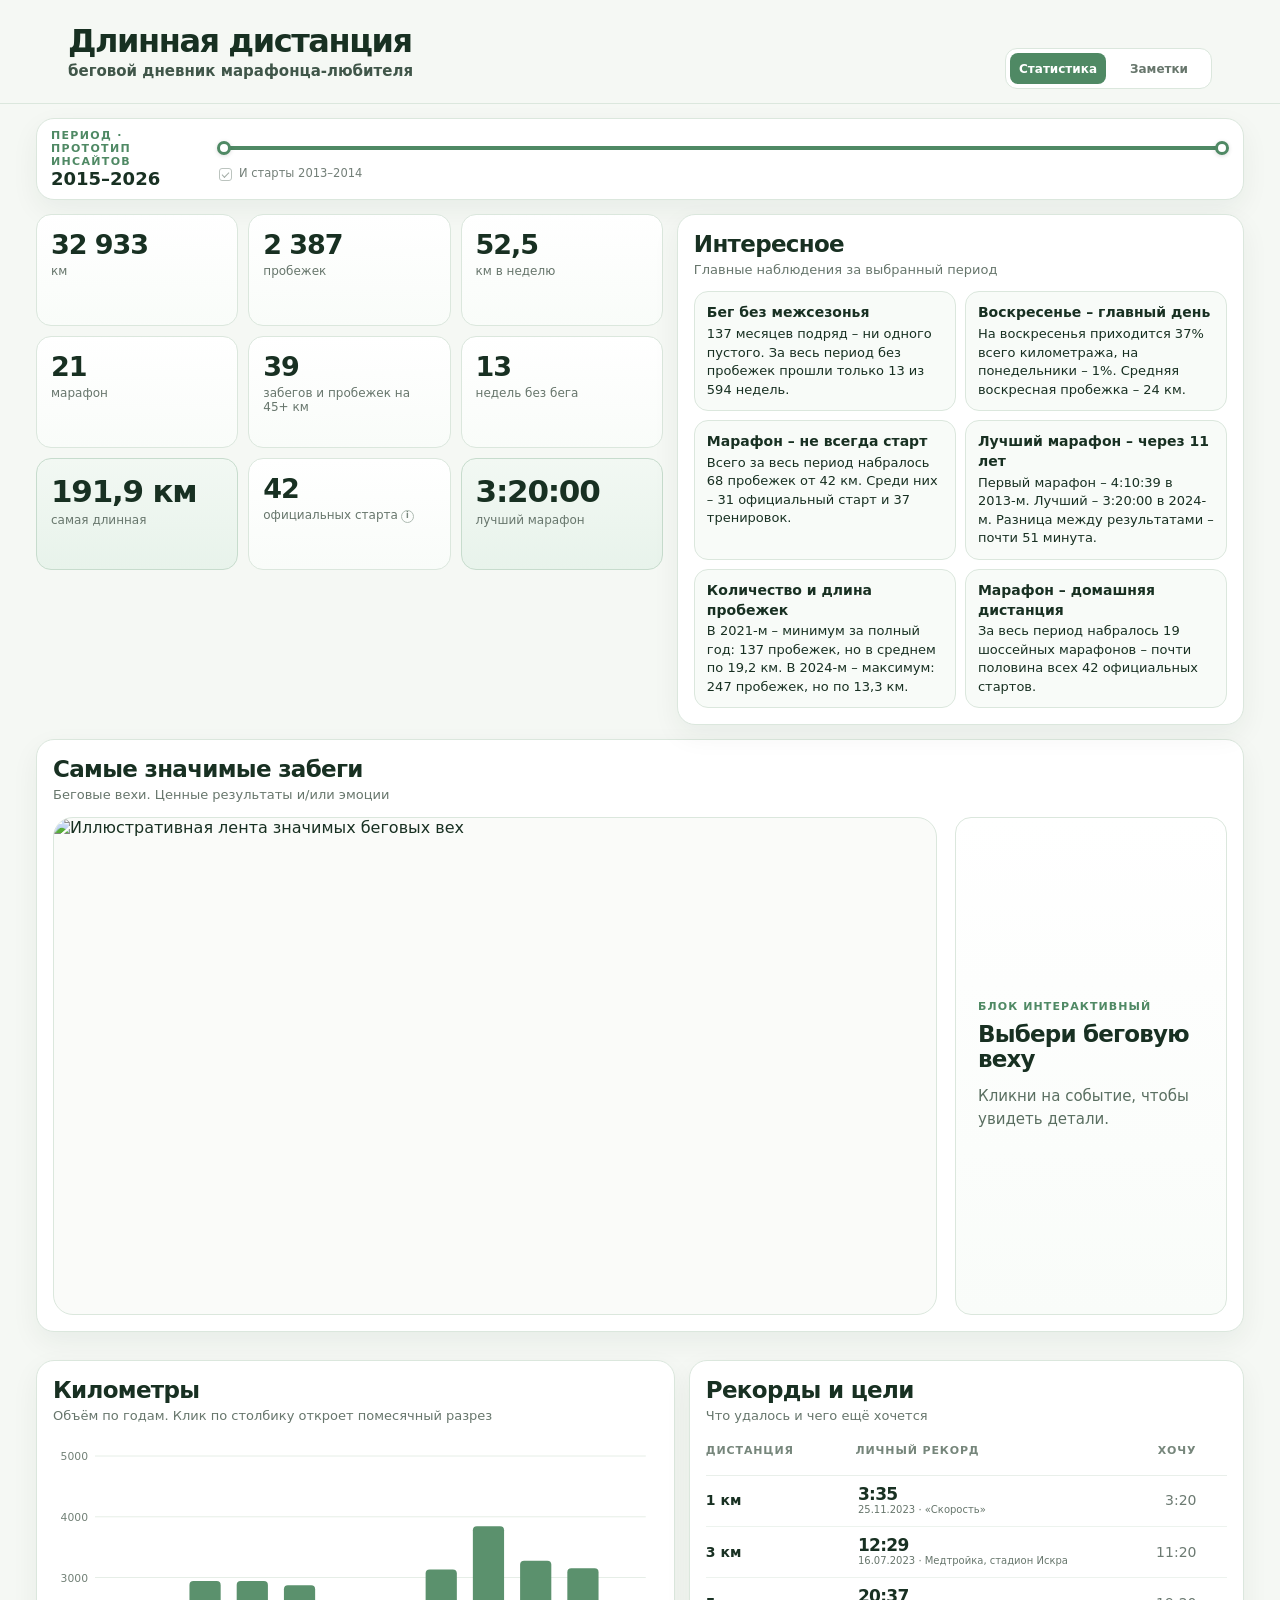
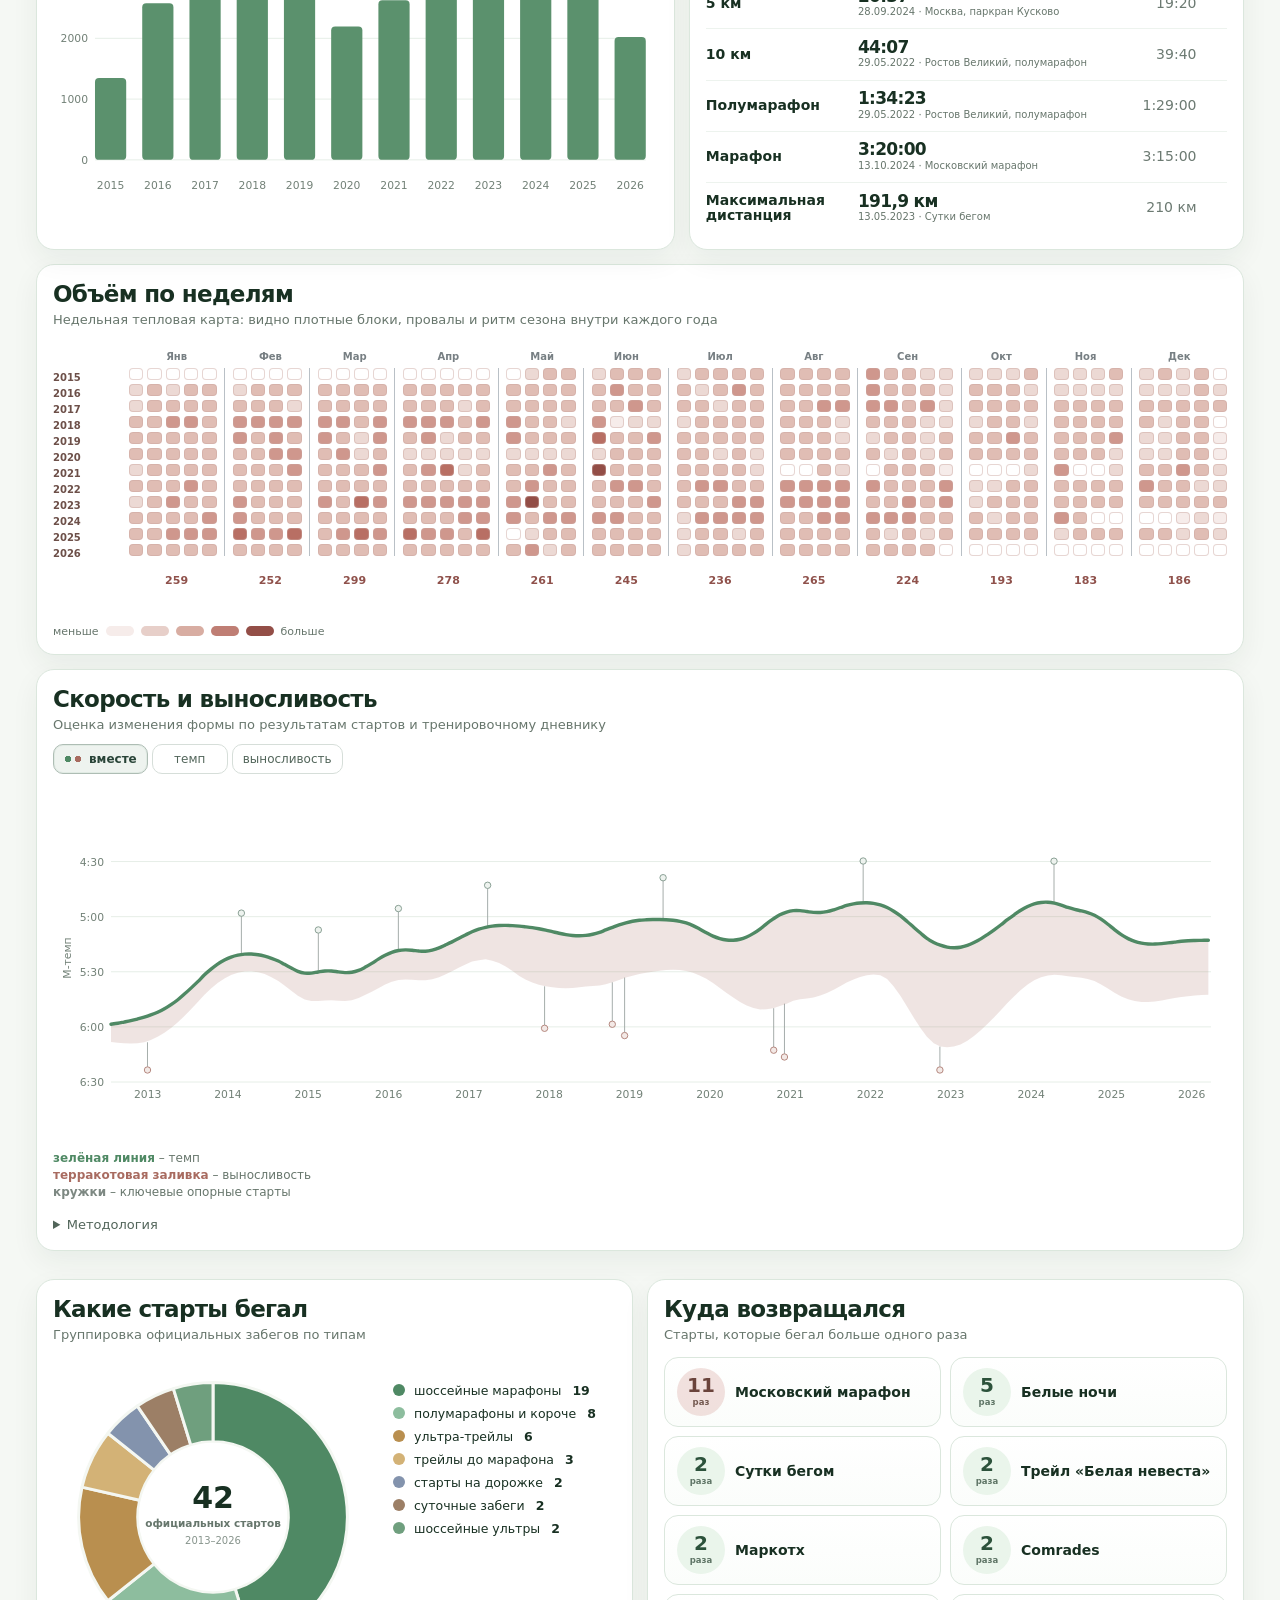
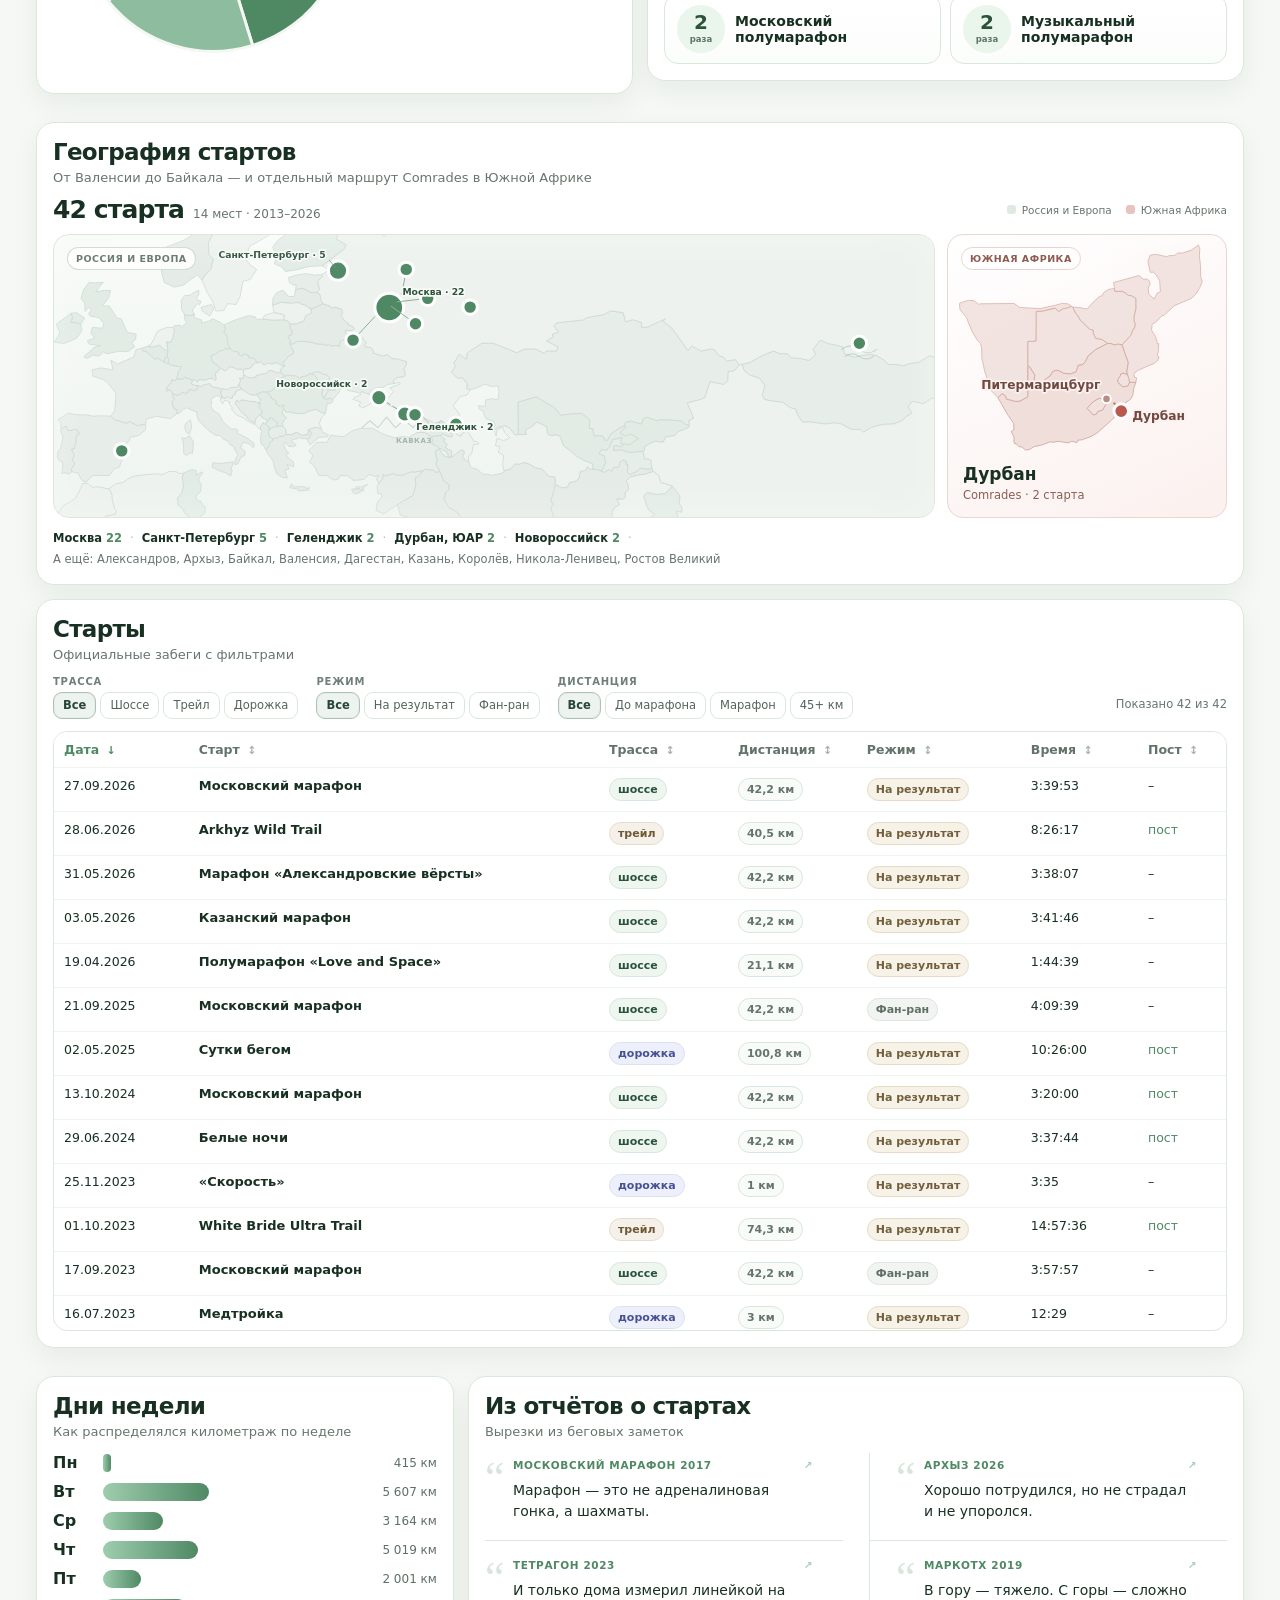
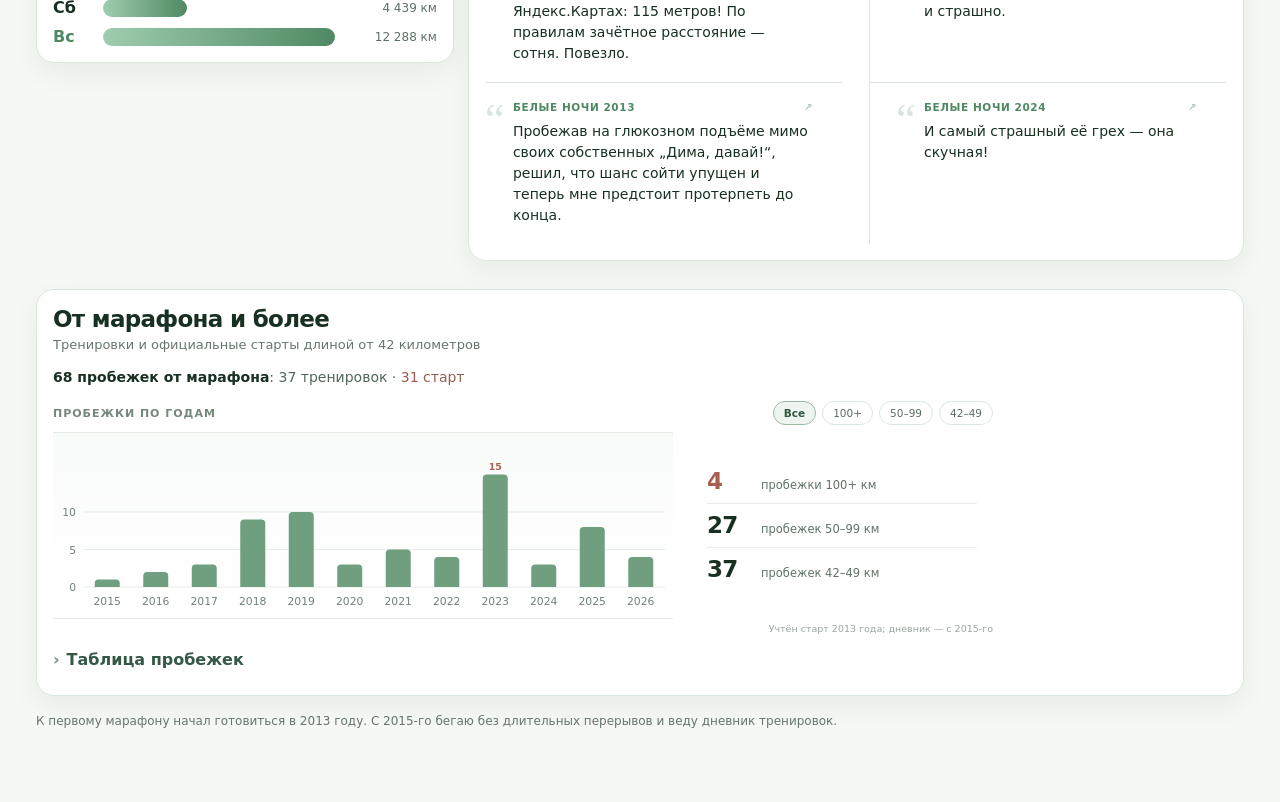
==== commit c39e0c70: "Prepare the running dashboard with approved public data" ====
--- a/insights-test/index.html
+++ b/insights-test/index.html
@@ -244,7 +244,7 @@
 <p class="footer">К первому марафону начал готовиться в 2013 году. С 2015-го бегаю без длительных перерывов и веду дневник тренировок.</p>
 </main>
 <script>
-const DATA={"records":[{"date":"2015-05-13","year":2015,"distance":9,"pace_min":6.25,"duration_min":56,"hr":147,"content":"Кросс","comment":"","shoes":""},{"date":"2015-05-16","year":2015,"distance":15,"pace_min":6.283,"duration_min":94,"hr":148,"content":"Длинная","comment":"После 9 км - дискомфорт в левом колене 5 из 10)","shoes":""},{"date":"2015-05-18","year":2015,"distance":9,"pace_min":7.083,"duration_min":64,"hr":139,"content":"Кросс","comment":"Дискомфрт в левом колене 3 из 10 в самом конце тренировки","shoes":""},{"date":"2015-05-20","year":2015,"distance":7,"pace_min":null,"duration_min":null,"hr":null,"content":"Групповая. 3км разминка, СБУ, 3км заминка","comment":"Дискомфорт в колене 2 из 10 ближе к концу заняти","shoes":""},{"date":"2015-05-21","year":2015,"distance":5,"pace_min":7.183,"duration_min":36,"hr":134,"content":"Кросс","comment":"Колено - отлично, без дискомфорта","shoes":""},{"date":"2015-05-23","year":2015,"distance":15.5,"pace_min":7.117,"duration_min":111,"hr":136,"content":"Длинная","comment":"Максимальный дискомфорт по колену 4 из 10","shoes":""},{"date":"2015-05-25","year":2015,"distance":10,"pace_min":6.95,"duration_min":71,"hr":136,"content":"Кросс","comment":"","shoes":""},{"date":"2015-05-27","year":2015,"distance":10,"pace_min":null,"duration_min":90,"hr":147,"content":"Групповая. 2,5 разминка, 5 горок по 500, СБУ, 2,5 заминка.","comment":"","shoes":""},{"date":"2015-05-28","year":2015,"distance":6,"pace_min":7.117,"duration_min":45,"hr":135,"content":"Кросс","comment":"","shoes":""},{"date":"2015-05-30","year":2015,"distance":18,"pace_min":6.75,"duration_min":121,"hr":144,"content":"Длинная","comment":"Дискомфорт в колене 2 из 10. Устал прилично к концу тренировки","shoes":""},{"date":"2015-06-01","year":2015,"distance":9,"pace_min":6.883,"duration_min":62,"hr":140,"content":"Кросс","comment":"Разгрузочная неделя","shoes":""},{"date":"2015-06-03","year":2015,"distance":5,"pace_min":null,"duration_min":105,"hr":null,"content":"Групповая. 3км разменика, СФП, СБУ","comment":"","shoes":""},{"date":"2015-06-04","year":2015,"distance":6.5,"pace_min":6.933,"duration_min":45,"hr":132,"content":"Кросс","comment":"","shoes":""},{"date":"2015-06-06","year":2015,"distance":6.5,"pace_min":6.833,"duration_min":45,"hr":132,"content":"Кросс","comment":"","shoes":""},{"date":"2015-06-08","year":2015,"distance":7.5,"pace_min":7.333,"duration_min":55,"hr":129,"content":"Восстановительный кросс","comment":"","shoes":""},{"date":"2015-06-10","year":2015,"distance":10.5,"pace_min":null,"duration_min":105,"hr":null,"content":"Групповая.  Кросс + СБУ","comment":"","shoes":""},{"date":"2015-06-11","year":2015,"distance":11.5,"pace_min":6.233,"duration_min":72,"hr":148,"content":"2 разминка + 4*быстрый/медленный + 1,5 заминка","comment":"Быстрые: 4:30; 4:03; 4:18; 4:23 (HR=172). Медленные: 7:05; 7:30; 7:05; 7:00 (HR=147).","shoes":""},{"date":"2015-06-13","year":2015,"distance":17,"pace_min":7.05,"duration_min":119,"hr":137,"content":"Длинная","comment":"Самые комфортные: c 6 по 10. Последнией - довольно тяжело","shoes":""},{"date":"2015-06-15","year":2015,"distance":7.5,"pace_min":7.367,"duration_min":56,"hr":130,"content":"Восстановительный кросс","comment":"","shoes":""},{"date":"2015-06-17","year":2015,"distance":5,"pace_min":null,"duration_min":110,"hr":null,"content":"Групповая. Разминка, СФП, СБУ","comment":"","shoes":""},{"date":"2015-06-18","year":2015,"distance":12,"pace_min":6.383,"duration_min":77,"hr":147,"content":"2 разминка + 4*быстрый/медленный + 2 заминка","comment":"Быстрые: 4:01; 3:49; 4:24; 4:07 (HR=174). Медленные: 7:27; 7:22; 7:47; 6:54 (HR=148).","shoes":""},{"date":"2015-06-20","year":2015,"distance":19,"pace_min":6.833,"duration_min":130,"hr":135,"content":"Длинная","comment":"В районе 10-ого километра бежалось волшебно. Устал только ближе к концу самому","shoes":""},{"date":"2015-06-22","year":2015,"distance":8,"pace_min":7,"duration_min":55,"hr":128,"content":"Восстановительный кросс","comment":"","shoes":""},{"date":"2015-06-24","year":2015,"distance":8,"pace_min":null,"duration_min":110,"hr":null,"content":"Групповая. Разминка/заминка. 1300 на скорость и 2*200.","comment":"1300 метров за 05:06","shoes":""},{"date":"2015-06-25","year":2015,"distance":12,"pace_min":6.317,"duration_min":76,"hr":146,"content":"2 разминка + 4*быстрый/медленный + 2 заминка","comment":"Быстрые: 4:15; 4:07; 4:26; 4:26 (HR=170). Медленные: 7:39; 7:24; 7:04; 6:16 (HR=145).","shoes":""},{"date":"2015-06-27","year":2015,"distance":21.5,"pace_min":6.667,"duration_min":143,"hr":137,"content":"Длинная","comment":"Под ливнем: тяжелые кроссовки, но зато не жарко","shoes":""},{"date":"2015-06-29","year":2015,"distance":6.6,"pace_min":6.8,"duration_min":45,"hr":129,"content":"Восстановительный кросс","comment":"Разгрузочная неделя","shoes":""},{"date":"2015-07-01","year":2015,"distance":7,"pace_min":null,"duration_min":null,"hr":null,"content":"Групповая. 3 - разминка/заминка. СБУ. 8*(200 через 200)","comment":"Двести бегал в диапазоне от 30,08 до 32,8","shoes":""},{"date":"2015-07-04","year":2015,"distance":7,"pace_min":7.25,"duration_min":50,"hr":132,"content":"Восстановительный кросс","comment":"Очень жарко..","shoes":""},{"date":"2015-07-06","year":2015,"distance":7,"pace_min":7.167,"duration_min":50,"hr":129,"content":"Восстановительный кросс","comment":"","shoes":""},{"date":"2015-07-08","year":2015,"distance":7,"pace_min":null,"duration_min":120,"hr":130,"content":"Групповая. 4 размина/заминка. СФП, СБУ, пара горок","comment":"Быстрая горка (\"от начала до туалетов\") за 2:31","shoes":""},{"date":"2015-07-09","year":2015,"distance":9,"pace_min":6.367,"duration_min":57,"hr":144,"content":"3 разменика + 4 темп + 2 заминка","comment":"4 темповых: Время: 19:22. Темп: 5:00. Средний пульс: 164. Очень круто бежалось.","shoes":""},{"date":"2015-07-11","year":2015,"distance":21,"pace_min":6.983,"duration_min":146,"hr":134,"content":"Длинная","comment":"Комфортно, легко, здорово. Пил в процессе. Был легкий (1/10) дискомфорт в левом колене","shoes":""},{"date":"2015-07-13","year":2015,"distance":10.5,"pace_min":6.417,"duration_min":67,"hr":null,"content":"2,6 разминка + 10 по 400 через 200 + 2 заминка","comment":"Пульсометр дома забыл. Нога (микротравма) особо не мешеала. Норм.","shoes":""},{"date":"2015-07-14","year":2015,"distance":7,"pace_min":6.983,"duration_min":49,"hr":127,"content":"Восстановительный кросс","comment":"","shoes":""},{"date":"2015-07-15","year":2015,"distance":8,"pace_min":null,"duration_min":90,"hr":133,"content":"Групповая. Разминка/заминка, СБУ, 30 минут на тест ПАНО","comment":"","shoes":""},{"date":"2015-07-16","year":2015,"distance":10,"pace_min":6.133,"duration_min":63,"hr":146,"content":"3 разменика + 5 темп + 2 заминка","comment":"5 темповых: Время: 24:31. Темп: 4:54. Средний пульс: 168.","shoes":""},{"date":"2015-07-19","year":2015,"distance":21.5,"pace_min":5.867,"duration_min":126,"hr":141,"content":"Длинная на пульсе 140-145.","comment":"В Голландии, крутые условия.","shoes":""},{"date":"2015-07-21","year":2015,"distance":8,"pace_min":6.917,"duration_min":56,"hr":127,"content":"Восстановительный кросс","comment":"Голландия","shoes":""},{"date":"2015-07-22","year":2015,"distance":9,"pace_min":null,"duration_min":75,"hr":137,"content":"2 разминка. 10 по 200 через 200. 2+1 заминка (СФП между)","comment":"Голландия","shoes":""},{"date":"2015-07-23","year":2015,"distance":11,"pace_min":5.983,"duration_min":66,"hr":145,"content":"3 разменика + 6 темп + 2 заминка","comment":"6 темповых: Время: 28:01. Темп: 4:40. Средний пульс: 167. Голландия, крутые условия.","shoes":""},{"date":"2015-07-25","year":2015,"distance":11,"pace_min":6.467,"duration_min":70,"hr":131,"content":"Умеренный кросс","comment":"Бежалось очень легко и быстро. Тоже Голландия. Крутые условия.","shoes":""},{"date":"2015-07-27","year":2015,"distance":12,"pace_min":6.2,"duration_min":75,"hr":145,"content":"2 разминка + 5*(1 км быстро + 5 минут трусцы) + 2 заминка","comment":"Быстрые километры: 600 метров на 70% плюс 400 метроа на 95%","shoes":""},{"date":"2015-07-28","year":2015,"distance":10.5,"pace_min":6.067,"duration_min":63,"hr":144,"content":"Кросс","comment":"","shoes":""},{"date":"2015-07-29","year":2015,"distance":6,"pace_min":null,"duration_min":null,"hr":null,"content":"Групповая. Разминка. Ускорения. СБУ","comment":"Много выпрыгиваний… ух ноги.","shoes":""},{"date":"2015-07-30","year":2015,"distance":11.5,"pace_min":6.067,"duration_min":71,"hr":149,"content":"3 разменика + 6 темп + 2,5 заминка","comment":"6 темповых: Время: 29:42. Темп: 4:57. Средний пульс: 170. На забитых ногах после вчера.","shoes":""},{"date":"2015-08-01","year":2015,"distance":17,"pace_min":6.033,"duration_min":104,"hr":144,"content":"Длинный кросс","comment":"","shoes":""},{"date":"2015-08-03","year":2015,"distance":7,"pace_min":7,"duration_min":50,"hr":130,"content":"Восстановительный кросс","comment":"","shoes":""},{"date":"2015-08-05","year":2015,"distance":8,"pace_min":null,"duration_min":null,"hr":null,"content":"Групповая. Разминка/заминка, 3 ускорения по 800, СФП","comment":"","shoes":""},{"date":"2015-08-06","year":2015,"distance":11.5,"pace_min":5.8,"duration_min":67,"hr":152,"content":"2 разменика + 7 темп + 2,5 заминка","comment":"7 темповых: Время: 34:33. Темп: 4:56. Средний пульс: 168","shoes":""},{"date":"2015-08-07","year":2015,"distance":11.5,"pace_min":6.5,"duration_min":73,"hr":144,"content":"2 разменика + 10 по 400 через 400 + 1,5 заминка","comment":"","shoes":""},{"date":"2015-08-08","year":2015,"distance":16.5,"pace_min":6.583,"duration_min":110,"hr":146,"content":"Длинный кросс","comment":"Жарко и вторая тренировка за 12 часов - пульс высокий, скорость маленькая","shoes":""},{"date":"2015-08-10","year":2015,"distance":10,"pace_min":6.267,"duration_min":64,"hr":146,"content":"3 разменика + 5 темп + 2 заминка","comment":"5 темповых: Время: 24:39. Темп: 4:56. Средний пульс: 165.","shoes":""},{"date":"2015-08-11","year":2015,"distance":9.5,"pace_min":5.933,"duration_min":57,"hr":146,"content":"Умеренный кросс","comment":"","shoes":""},{"date":"2015-08-12","year":2015,"distance":6,"pace_min":null,"duration_min":null,"hr":null,"content":"Групповая.  Разминка/заминка + 15 раз по 100 через 100","comment":"Сто метров: 16-17 секунд. Лучшая сотня: 13,5 (все по 100 - 90% максимума)","shoes":""},{"date":"2015-08-13","year":2015,"distance":6,"pace_min":null,"duration_min":43,"hr":null,"content":"2 разминка, 5 по 100 через 2 минуты отдыха + 2 заминка","comment":"Все по с100 - 70% максимума. Всё болит после вчера","shoes":""},{"date":"2015-08-16","year":2015,"distance":22.2,"pace_min":null,"duration_min":110,"hr":null,"content":"Разминка + музыкальный полумарафон","comment":"21,1 - время: 1:43:04, темп: 4,53. Разминка: км + чуть-чуть СБУ + 2 по 30 ускорения + гимнстика","shoes":""},{"date":"2015-08-19","year":2015,"distance":7,"pace_min":null,"duration_min":null,"hr":null,"content":"Групповая. СБУ, кросс, ускорения","comment":"","shoes":""},{"date":"2015-08-20","year":2015,"distance":19,"pace_min":5.883,"duration_min":112,"hr":149,"content":"Длинный кросс","comment":"","shoes":""},{"date":"2015-08-23","year":2015,"distance":19,"pace_min":5.867,"duration_min":112,"hr":152,"content":"Длинный кросс","comment":"","shoes":""},{"date":"2015-08-24","year":2015,"distance":7,"pace_min":6.7,"duration_min":49,"hr":134,"content":"Восстановительный кросс","comment":"","shoes":""},{"date":"2015-08-26","year":2015,"distance":8.5,"pace_min":null,"duration_min":110,"hr":null,"content":"Групповая. СБУ, отрезки, кросс","comment":"","shoes":""},{"date":"2015-08-27","year":2015,"distance":14.5,"pace_min":5.583,"duration_min":81,"hr":142,"content":"2 разминка + 10 темп + 2,5 заминка","comment":"10 темповых: Время: 50:12. Темп: 5:01. Средний пульс: 163.","shoes":""},{"date":"2015-08-28","year":2015,"distance":14,"pace_min":6.55,"duration_min":90,"hr":142,"content":"2 разминка + 10*500/500 + 2 заминка","comment":"Быстрые 500 в среднем около 2 минут","shoes":""},{"date":"2015-08-30","year":2015,"distance":23,"pace_min":5.517,"duration_min":125,"hr":154,"content":"Длинный кросс","comment":"Гольяновский полумарафон + еще два","shoes":""},{"date":"2015-08-31","year":2015,"distance":7,"pace_min":6.883,"duration_min":48,"hr":132,"content":"Восстановительный кросс","comment":"","shoes":""},{"date":"2015-09-01","year":2015,"distance":9,"pace_min":5.917,"duration_min":53,"hr":149,"content":"2 разминка + 3*1,5 быстрых через 2мин трусцы + 2 заминка","comment":"","shoes":""},{"date":"2015-09-02","year":2015,"distance":10.5,"pace_min":6.617,"duration_min":70,"hr":149,"content":"Групповая. Длинный кросс, немного ОФП и СФП","comment":"","shoes":""},{"date":"2015-09-03","year":2015,"distance":16,"pace_min":5.517,"duration_min":88,"hr":154,"content":"2 разминка + 12 темп + 2 заминка","comment":"12 темповых: Время: 59:41. Темп: 4:58. Средний пульс: 163.","shoes":""},{"date":"2015-09-04","year":2015,"distance":12.5,"pace_min":6.167,"duration_min":78,"hr":145,"content":"2 разминка + 10*500 через 2мин трусцы + 2,5 заминка","comment":"Быстрые 500 в среднем около 2:10","shoes":""},{"date":"2015-09-06","year":2015,"distance":26,"pace_min":5.717,"duration_min":149,"hr":152,"content":"Длинный кросс","comment":"Гольяновский полумарафон + еще пять. История с икрами до пятого километра. Забиты были.","shoes":""},{"date":"2015-09-08","year":2015,"distance":12,"pace_min":5.883,"duration_min":71,"hr":157,"content":"2 разминка + 8 темп + 2 заминка","comment":"Забились икры между 2,5 и 5 темпа. 8 темповых: Время: 39:32. Темп: 4:57. Средний пульс: 171.","shoes":""},{"date":"2015-09-10","year":2015,"distance":7,"pace_min":6.717,"duration_min":47,"hr":136,"content":"Восстановительный кросс","comment":"Икры еще беспокоят, правая особоенно","shoes":""},{"date":"2015-09-11","year":2015,"distance":18,"pace_min":5.717,"duration_min":103,"hr":149,"content":"Длинный кросс","comment":"","shoes":""},{"date":"2015-09-13","year":2015,"distance":8,"pace_min":6.95,"duration_min":55,"hr":139,"content":"2,5 разминка, 8 по 100 + 3 заминка","comment":"","shoes":""},{"date":"2015-09-15","year":2015,"distance":9,"pace_min":5.783,"duration_min":53,"hr":151,"content":"3 разминка + 4 темп + 2 заминка","comment":"4 темповых: Время: 18:00. Темп: 4:30. Средний пульс: 173.","shoes":""},{"date":"2015-09-16","year":2015,"distance":7,"pace_min":null,"duration_min":null,"hr":null,"content":"Групповая. Разминка/заминка, СБУ, ускорения","comment":"","shoes":""},{"date":"2015-09-18","year":2015,"distance":4,"pace_min":6.3,"duration_min":25,"hr":null,"content":"4 километра трусцы, растяжка","comment":"","shoes":""},{"date":"2015-09-20","year":2015,"distance":42.2,"pace_min":6.15,"duration_min":262,"hr":null,"content":"Марафон.","comment":"Первые 15 по 5:10. Дальше херь какая-то и еле-еле к финишу","shoes":"20"},{"date":"2015-09-22","year":2015,"distance":6,"pace_min":6.7,"duration_min":42,"hr":130,"content":"Восстановительный кросс","comment":"","shoes":""},{"date":"2015-09-25","year":2015,"distance":8.5,"pace_min":6.25,"duration_min":53,"hr":136,"content":"Кросс","comment":"","shoes":""},{"date":"2015-09-26","year":2015,"distance":8,"pace_min":6.5,"duration_min":52,"hr":null,"content":"Кросс","comment":"","shoes":""},{"date":"2015-10-03","year":2015,"distance":14.5,"pace_min":5.8,"duration_min":84,"hr":149,"content":"7,5 кросс + 5 темп (park run) + 2 заминка","comment":"5 темп: Время: 23,14. Темп: 4:39. Средний пульс: 167.","shoes":""},{"date":"2015-10-05","year":2015,"distance":9,"pace_min":6.567,"duration_min":60,"hr":138,"content":"Кросс","comment":"","shoes":""},{"date":"2015-10-10","year":2015,"distance":22.2,"pace_min":5.533,"duration_min":122,"hr":162,"content":"Полумарафон со случйшно лишним километром","comment":"По пульсу данные не точные - съехал датчик на последних 8 км.","shoes":""},{"date":"2015-10-12","year":2015,"distance":9,"pace_min":7,"duration_min":64,"hr":134,"content":"Кросс","comment":"","shoes":""},{"date":"2015-10-14","year":2015,"distance":9,"pace_min":6.883,"duration_min":62,"hr":135,"content":"Кросс","comment":"","shoes":""},{"date":"2015-10-17","year":2015,"distance":16,"pace_min":6,"duration_min":95,"hr":null,"content":"Кросс","comment":"С Кириллом - было легко, разговаривали и т.п.","shoes":""},{"date":"2015-10-20","year":2015,"distance":9.5,"pace_min":6.5,"duration_min":62,"hr":142,"content":"Кросс","comment":"","shoes":""},{"date":"2015-10-22","year":2015,"distance":10,"pace_min":6.5,"duration_min":67,"hr":137,"content":"Кросс","comment":"","shoes":""},{"date":"2015-10-24","year":2015,"distance":14.5,"pace_min":5.717,"duration_min":84,"hr":151,"content":"7,5 кросс + 5 темп (park run) + 2 заминка","comment":"5 темп: Время: 23,39. Темп: 4:44. Средний пульс: 170.","shoes":""},{"date":"2015-10-27","year":2015,"distance":11,"pace_min":6.717,"duration_min":73,"hr":137,"content":"Кросс","comment":"","shoes":""},{"date":"2015-10-29","year":2015,"distance":11.5,"pace_min":6.55,"duration_min":75,"hr":141,"content":"Кросс","comment":"","shoes":""},{"date":"2015-10-31","year":2015,"distance":14,"pace_min":5.6,"duration_min":77,"hr":161,"content":"7 быстрый кросс + 5 темп (park run) + 2 заминка","comment":"5 темп: Время: 23,54. Темп: 4:47. Средний пульс: 176. Так себе из-за быстро-темповой разминки","shoes":""},{"date":"2015-11-03","year":2015,"distance":12.5,"pace_min":6.317,"duration_min":79,"hr":146,"content":"Кросс","comment":"","shoes":""},{"date":"2015-11-07","year":2015,"distance":18,"pace_min":6.25,"duration_min":113,"hr":148,"content":"Длинный кросс","comment":"","shoes":""},{"date":"2015-11-10","year":2015,"distance":12.5,"pace_min":6.8,"duration_min":85,"hr":135,"content":"Кросс","comment":"","shoes":""},{"date":"2015-11-12","year":2015,"distance":13,"pace_min":6.883,"duration_min":89,"hr":139,"content":"Кросс","comment":"","shoes":""},{"date":"2015-11-15","year":2015,"distance":7,"pace_min":5.983,"duration_min":42,"hr":155,"content":"Кросс","comment":"В Нижнем Новгороде","shoes":""},{"date":"2015-11-19","year":2015,"distance":14,"pace_min":6.783,"duration_min":95,"hr":138,"content":"Кросс","comment":"","shoes":""},{"date":"2015-11-21","year":2015,"distance":17,"pace_min":6.367,"duration_min":109,"hr":146,"content":"Длинный кросс","comment":"Чуть-чуть тяежлова-то, но норм","shoes":""},{"date":"2015-11-24","year":2015,"distance":11.5,"pace_min":7.283,"duration_min":84,"hr":139,"content":"Кросс","comment":"По не очень скользкому льду. Зато светло, как днём.","shoes":""},{"date":"2015-11-26","year":2015,"distance":12,"pace_min":6.383,"duration_min":85,"hr":145,"content":"Кросс + 3 километра случайного темпа в середине","comment":"Темп: 5:10, 4:37, 4:41 - не знал, что я так могу в это время года.","shoes":""},{"date":"2015-11-28","year":2015,"distance":14.5,"pace_min":6.417,"duration_min":93,"hr":147,"content":"Кросс","comment":"","shoes":""},{"date":"2015-12-01","year":2015,"distance":13,"pace_min":6.9,"duration_min":90,"hr":135,"content":"Кросс","comment":"","shoes":""},{"date":"2015-12-05","year":2015,"distance":16,"pace_min":6.533,"duration_min":105,"hr":144,"content":"Длинный кросс","comment":"","shoes":""},{"date":"2015-12-08","year":2015,"distance":13.5,"pace_min":6.517,"duration_min":88,"hr":140,"content":"Кросс","comment":"","shoes":""},{"date":"2015-12-10","year":2015,"distance":13.5,"pace_min":6.633,"duration_min":90,"hr":140,"content":"Кросс","comment":"","shoes":""},{"date":"2015-12-12","year":2015,"distance":17,"pace_min":5.95,"duration_min":101,"hr":155,"content":"Длинный кросс","comment":"","shoes":""},{"date":"2015-12-16","year":2015,"distance":11.5,"pace_min":6.467,"duration_min":76,"hr":143,"content":"Кросс","comment":"Пурга и метель - огонь","shoes":""},{"date":"2015-12-17","year":2015,"distance":9.5,"pace_min":6.667,"duration_min":62,"hr":144,"content":"Кросс","comment":"","shoes":""},{"date":"2015-12-19","year":2015,"distance":9.5,"pace_min":6.217,"duration_min":58,"hr":null,"content":"Кросс","comment":"Забен дедов морозов","shoes":""},{"date":"2015-12-22","year":2015,"distance":13.5,"pace_min":7.267,"duration_min":97,"hr":149,"content":"Кросс","comment":"Странное сочетание скорости и пульса","shoes":""},{"date":"2015-12-26","year":2015,"distance":18,"pace_min":6.483,"duration_min":117,"hr":149,"content":"Длинный кросс","comment":"Что-то с пульсом вторую тренировку подряд не то - высокий.. Завтра побегу медленно","shoes":""},{"date":"2015-12-27","year":2015,"distance":11.5,"pace_min":6.95,"duration_min":82,"hr":143,"content":"Кросс","comment":"Корректный пуль - ХЗ. Сокрее всего в районе с 137 - тупит и сползает датчик","shoes":""},{"date":"2016-01-01","year":2016,"distance":15.5,"pace_min":5.9,"duration_min":91,"hr":null,"content":"Кросс","comment":"По шоссе от села Покровское по направлению к Угличу и обратно. Тепмература: -20","shoes":""},{"date":"2016-01-03","year":2016,"distance":14,"pace_min":6.767,"duration_min":96,"hr":null,"content":"Кросс","comment":"","shoes":""},{"date":"2016-01-05","year":2016,"distance":14.5,"pace_min":6.683,"duration_min":96,"hr":null,"content":"Кросс","comment":"","shoes":""},{"date":"2016-01-08","year":2016,"distance":16,"pace_min":6.233,"duration_min":100,"hr":null,"content":"Кросс","comment":"Видимо, бежал немного быстрее, чем стоило. Самочувствие - норм.","shoes":""},{"date":"2016-01-10","year":2016,"distance":14.5,"pace_min":6.25,"duration_min":90,"hr":null,"content":"Кросс","comment":"Тяжелова-то немного. Надо приглядывать за темпом и сбавить секунд на 15","shoes":""},{"date":"2016-01-12","year":2016,"distance":11.5,"pace_min":7.033,"duration_min":81,"hr":null,"content":"Кросс","comment":"По-спартански: ветер в лицо, пурга, снега по половину щиколотки.","shoes":""},{"date":"2016-01-16","year":2016,"distance":21,"pace_min":6.617,"duration_min":139,"hr":null,"content":"Длинная","comment":"Перввая половинка в году. Темп: 7:10 --> 6:10","shoes":""},{"date":"2016-01-19","year":2016,"distance":14.5,"pace_min":6.6,"duration_min":96,"hr":null,"content":"Кросс","comment":"","shoes":""},{"date":"2016-01-21","year":2016,"distance":14.5,"pace_min":6.9,"duration_min":98,"hr":null,"content":"Кросс","comment":"","shoes":""},{"date":"2016-01-24","year":2016,"distance":15.5,"pace_min":6.333,"duration_min":99,"hr":null,"content":"Кросс","comment":"","shoes":""},{"date":"2016-01-26","year":2016,"distance":14.5,"pace_min":6.9,"duration_min":100,"hr":null,"content":"Кросс","comment":"","shoes":""},{"date":"2016-01-28","year":2016,"distance":15,"pace_min":7.25,"duration_min":110,"hr":null,"content":"Кросс по плохой повернхности","comment":"Под ногами леди и неудобный снег. И, вероятно, реальные показатели: 15,5 км, 7:05 темп","shoes":""},{"date":"2016-01-31","year":2016,"distance":18.5,"pace_min":6.833,"duration_min":127,"hr":null,"content":"1 + 2,5 лёд/снег + 12 + 2 лёд/снег + 1","comment":"Темп на 12 нормальных километрах в районе 06:20","shoes":""},{"date":"2016-02-03","year":2016,"distance":11.5,"pace_min":7.4,"duration_min":85,"hr":null,"content":"1 + 2 лёд + 5,5 + 2 лёд + 1","comment":"Темп на 5,5 нормальных километрах в районе 06:35","shoes":""},{"date":"2016-02-06","year":2016,"distance":7.5,"pace_min":8.367,"duration_min":63,"hr":null,"content":"Еле-бег","comment":"Осторожный бег, чтобы колени восстановились.","shoes":""},{"date":"2016-02-07","year":2016,"distance":12,"pace_min":7.75,"duration_min":92,"hr":null,"content":"Тихий кросс","comment":"Чуть-чуть поживее, чем наконуне. Колени немного побаливали до","shoes":""},{"date":"2016-02-09","year":2016,"distance":11,"pace_min":8.3,"duration_min":91,"hr":null,"content":"Еле-бег","comment":"Колени побаливают ингда днем, чувствуются послебега. Во время еле-бега - всё отлично","shoes":""},{"date":"2016-02-10","year":2016,"distance":12,"pace_min":6.9,"duration_min":83,"hr":null,"content":"Почти обычный кросс","comment":"При нормальной скорости колоени тоже ок. Днем опять побаливали при ходьбе","shoes":""},{"date":"2016-02-11","year":2016,"distance":13,"pace_min":6.983,"duration_min":91,"hr":null,"content":"Почти обычный кросс","comment":"На пятом километре при темпе 6:20 начало болеть колено, сбавил.","shoes":""},{"date":"2016-02-13","year":2016,"distance":15.5,"pace_min":6.383,"duration_min":98,"hr":null,"content":"Почти длинная (относительно недели)","comment":"Колени - норм.","shoes":""},{"date":"2016-02-16","year":2016,"distance":5,"pace_min":8,"duration_min":36,"hr":null,"content":"Говно-бег (. Очень скользко и тело болит","comment":"Болит все тело после футбола","shoes":""},{"date":"2016-02-18","year":2016,"distance":19,"pace_min":6.667,"duration_min":126,"hr":null,"content":"Длинная!","comment":"По ощущениям - немного перебегал. + микротравма в левом бедре на внутренней стороне.","shoes":""},{"date":"2016-02-20","year":2016,"distance":8.5,"pace_min":6.433,"duration_min":55,"hr":null,"content":"Кросс","comment":"Тяжелова-то было. Но норм, побегал.","shoes":""},{"date":"2016-02-21","year":2016,"distance":16,"pace_min":6.333,"duration_min":101,"hr":null,"content":"Кросс. Темп - бодрый.","comment":"Колено левое ненмого болело до тренировки. Во время и после - норм. Бедр - норм.","shoes":""},{"date":"2016-02-23","year":2016,"distance":16,"pace_min":6.333,"duration_min":102,"hr":null,"content":"Кросс","comment":"Сначала было тяжелова-то. Потом разошелся - всё отл.","shoes":""},{"date":"2016-02-25","year":2016,"distance":16,"pace_min":6.733,"duration_min":107,"hr":null,"content":"Кросс","comment":"","shoes":""},{"date":"2016-02-28","year":2016,"distance":21,"pace_min":6.033,"duration_min":127,"hr":null,"content":"Длинная!","comment":"Хоршо зашло. По силам - ок. Колено - ок. Всё ок","shoes":""},{"date":"2016-03-01","year":2016,"distance":12.5,"pace_min":6.5,"duration_min":81,"hr":null,"content":"Кросс","comment":"","shoes":""},{"date":"2016-03-03","year":2016,"distance":12.5,"pace_min":6.867,"duration_min":86,"hr":null,"content":"Кросс","comment":"","shoes":""},{"date":"2016-03-05","year":2016,"distance":16,"pace_min":6.367,"duration_min":102,"hr":null,"content":"Кросс","comment":"","shoes":""},{"date":"2016-03-10","year":2016,"distance":16,"pace_min":6.5,"duration_min":104,"hr":null,"content":"Кросс","comment":"","shoes":""},{"date":"2016-03-11","year":2016,"distance":17,"pace_min":6.567,"duration_min":112,"hr":null,"content":"Кросс","comment":"","shoes":""},{"date":"2016-03-13","year":2016,"distance":24.5,"pace_min":6.05,"duration_min":148,"hr":null,"content":"Длинная","comment":"Вдвоем с Кириллом - хорошо пошло. Устал очень даже не сильно.","shoes":""},{"date":"2016-03-15","year":2016,"distance":12,"pace_min":6.817,"duration_min":81,"hr":null,"content":"Кросс","comment":"","shoes":""},{"date":"2016-03-17","year":2016,"distance":16,"pace_min":6.717,"duration_min":108,"hr":null,"content":"Кросс","comment":"","shoes":""},{"date":"2016-03-19","year":2016,"distance":22.5,"pace_min":6.183,"duration_min":138,"hr":null,"content":"Длинная","comment":"","shoes":""},{"date":"2016-03-20","year":2016,"distance":10.5,"pace_min":6.4,"duration_min":68,"hr":null,"content":"Кросс","comment":"","shoes":""},{"date":"2016-03-22","year":2016,"distance":16,"pace_min":6.35,"duration_min":102,"hr":null,"content":"Кросс","comment":"","shoes":""},{"date":"2016-03-24","year":2016,"distance":16.5,"pace_min":6.367,"duration_min":104,"hr":null,"content":"Кросс","comment":"","shoes":""},{"date":"2016-03-26","year":2016,"distance":8.5,"pace_min":6.75,"duration_min":57,"hr":null,"content":"Восстановительный бег","comment":"","shoes":""},{"date":"2016-03-27","year":2016,"distance":25.5,"pace_min":6.2,"duration_min":159,"hr":null,"content":"Длинная","comment":"Непросто. После десятого почти всё выбегал из шести минут","shoes":""},{"date":"2016-03-29","year":2016,"distance":7,"pace_min":7.433,"duration_min":52,"hr":null,"content":"Восстановительный бег","comment":"","shoes":""},{"date":"2016-03-30","year":2016,"distance":12,"pace_min":null,"duration_min":95,"hr":144,"content":"Групповая. Раз/зам, СБУ и мини-ускорения в горку","comment":"","shoes":""},{"date":"2016-03-31","year":2016,"distance":10,"pace_min":7.183,"duration_min":73,"hr":148,"content":"Кросс","comment":"Скорее всего, данные о пульсе не верны - криво показывал.","shoes":""},{"date":"2016-04-03","year":2016,"distance":18,"pace_min":6.183,"duration_min":112,"hr":null,"content":"Длинная","comment":"","shoes":""},{"date":"2016-04-05","year":2016,"distance":12.5,"pace_min":6.5,"duration_min":81,"hr":149,"content":"Раз/зам - 7,5. 6*(3' по 70-80% через 2' свободного)","comment":"Темп быстрых: 5:04, 5:12, 5:16, 4:17, 4:37, 4:46","shoes":""},{"date":"2016-04-06","year":2016,"distance":10.5,"pace_min":6.7,"duration_min":70,"hr":150,"content":"Групповая. Раз/зам + 4 круга (ОФП + кросс с горкой)","comment":"","shoes":""},{"date":"2016-04-08","year":2016,"distance":15.5,"pace_min":6.05,"duration_min":99,"hr":152,"content":"Раз/зам - 7,5. 2*(4 темпа через 3' свободного)","comment":"Первый четыре темпа: 20:29, 05:07, 166. Вторые: 20:05, 05:01, 174. Тяжело","shoes":""},{"date":"2016-04-10","year":2016,"distance":23.5,"pace_min":6.05,"duration_min":142,"hr":null,"content":"Длинная","comment":"Опять что-то тяжело. Не смерть как, но устал. Первый раз в летней обуви.","shoes":""},{"date":"2016-04-12","year":2016,"distance":11.5,"pace_min":6.25,"duration_min":73,"hr":140,"content":"Кросс с темпом 6:15 (В задании было 8-10 км)","comment":"Привыкаю занового к летним кроссовкам. Мозоли есть и побаливает свод","shoes":""},{"date":"2016-04-13","year":2016,"distance":11.5,"pace_min":5.917,"duration_min":69,"hr":150,"content":"Групповая. Раз/зам, темп 6, СБУ","comment":"Шесть темп: 29:11, 4:52, 168","shoes":""},{"date":"2016-04-15","year":2016,"distance":11,"pace_min":6,"duration_min":66,"hr":147,"content":"Раз/зам. 3*(1 темп через 3' свободного)","comment":"Темпы: 04:59 / 165 , 04:38 / 167 , 04:22 / 165. Первый в гоку, третий с горки.","shoes":""},{"date":"2016-04-16","year":2016,"distance":8.5,"pace_min":6.317,"duration_min":54,"hr":null,"content":"Восстановительный бег","comment":"","shoes":""},{"date":"2016-04-17","year":2016,"distance":18,"pace_min":6.033,"duration_min":109,"hr":null,"content":"Длинная","comment":"","shoes":""},{"date":"2016-04-19","year":2016,"distance":12,"pace_min":6.667,"duration_min":80,"hr":null,"content":"Кросс","comment":"Странно, что так медленно получилось. Бежал вроде бы вполне себе…","shoes":""},{"date":"2016-04-20","year":2016,"distance":12.5,"pace_min":5.767,"duration_min":72,"hr":154,"content":"Групповая. Раз/зам, темп 7, СБУ","comment":"Семь темп: 34:43, 4:58, 164","shoes":""},{"date":"2016-04-22","year":2016,"distance":11.5,"pace_min":5.983,"duration_min":69,"hr":null,"content":"Кросс","comment":"","shoes":""},{"date":"2016-04-23","year":2016,"distance":8,"pace_min":6.833,"duration_min":55,"hr":null,"content":"Восстановительный бег","comment":"","shoes":""},{"date":"2016-04-24","year":2016,"distance":20,"pace_min":5.8,"duration_min":116,"hr":null,"content":"Длинная","comment":"Довольно быстро получилось: после восьмого по 5:30-5:40","shoes":""},{"date":"2016-04-27","year":2016,"distance":14,"pace_min":5.583,"duration_min":79,"hr":148,"content":"Персональная с Димой. Раз/зам, темп 8","comment":"Восемь темп: 39:21, 4:55, 163","shoes":""},{"date":"2016-04-28","year":2016,"distance":9,"pace_min":6.95,"duration_min":62,"hr":null,"content":"Восстановительный кросс","comment":"Тяжелова-то шло","shoes":""},{"date":"2016-04-29","year":2016,"distance":12,"pace_min":6.067,"duration_min":73,"hr":null,"content":"Кросс","comment":"","shoes":""},{"date":"2016-04-30","year":2016,"distance":21,"pace_min":6.267,"duration_min":131,"hr":null,"content":"Длинная","comment":"Зашла тяжело. То ли жарко, то ли накопилась усталость и пора разгрузиться","shoes":""},{"date":"2016-05-03","year":2016,"distance":8,"pace_min":6.167,"duration_min":49,"hr":null,"content":"Кросс","comment":"Начало восстановительной недели","shoes":""},{"date":"2016-05-04","year":2016,"distance":13,"pace_min":5.95,"duration_min":78,"hr":null,"content":"Раз/зам. 4*(1 темп через 800 свободного)","comment":"Четыре темп: 04:50, 04:34, 04:19, 03:58","shoes":""},{"date":"2016-05-07","year":2016,"distance":8,"pace_min":6.667,"duration_min":54,"hr":null,"content":"Восстановительный бег","comment":"","shoes":""},{"date":"2016-05-08","year":2016,"distance":17.5,"pace_min":5.983,"duration_min":104,"hr":null,"content":"Полудлинный кросс в легком темпе","comment":"Жарко на улице (первый раз). Было немного тяжело","shoes":""},{"date":"2016-05-10","year":2016,"distance":10.5,"pace_min":6.167,"duration_min":67,"hr":null,"content":"Кросс","comment":"","shoes":""},{"date":"2016-05-11","year":2016,"distance":9,"pace_min":6.367,"duration_min":57,"hr":null,"content":"Кросс","comment":"Включил отсебятину: 4 ускорения по 100 метров на 95%, отдых 900 метров между","shoes":""},{"date":"2016-05-12","year":2016,"distance":10,"pace_min":6.133,"duration_min":61,"hr":null,"content":"Раз/зам. 5 темп","comment":"Пять темп: 05:25, 05:23, 05:03, 05:09: 04:47","shoes":""},{"date":"2016-05-14","year":2016,"distance":5.5,"pace_min":6.3,"duration_min":35,"hr":null,"content":"Легкий кросс","comment":"","shoes":""},{"date":"2016-05-15","year":2016,"distance":22.5,"pace_min":5.083,"duration_min":113,"hr":null,"content":"Разминка + москвоский полумарафон","comment":"21,1 - время: 1:46:23, темп: 5,02. Разминка: км + чуть-чуть СБУ + 4 по 30 ускорения + гимнстика","shoes":""},{"date":"2016-05-17","year":2016,"distance":10,"pace_min":7.083,"duration_min":110,"hr":null,"content":"Восстановительный кросс","comment":"","shoes":""},{"date":"2016-05-18","year":2016,"distance":13.5,"pace_min":6.117,"duration_min":81,"hr":137,"content":"Групповая. Кросс","comment":"","shoes":""},{"date":"2016-05-20","year":2016,"distance":17,"pace_min":5.833,"duration_min":100,"hr":null,"content":"Условно длинная","comment":"","shoes":""},{"date":"2016-05-22","year":2016,"distance":11.5,"pace_min":5.833,"duration_min":67,"hr":null,"content":"Раз/зам + 40' по 05:30","comment":"","shoes":""},{"date":"2016-05-24","year":2016,"distance":12.5,"pace_min":5.833,"duration_min":74,"hr":146,"content":"Раз/зам + 50' по 05:30","comment":"Непросто было. Пришлось поднапрячься, но в целом ок.","shoes":""},{"date":"2016-05-25","year":2016,"distance":12,"pace_min":5.833,"duration_min":70,"hr":146,"content":"Групповая. Раз/зам + 5 темп + СБУ","comment":"Пять темп: 23:3, 4:43, 167","shoes":""},{"date":"2016-05-27","year":2016,"distance":13,"pace_min":5.7,"duration_min":74,"hr":null,"content":"Раз/зам + 50' по 05:30","comment":"Зашло лучше, чем во вторник. Часы уже не глючили. Бежалось быстрее.","shoes":""},{"date":"2016-05-28","year":2016,"distance":8.5,"pace_min":6.2,"duration_min":53,"hr":null,"content":"Восстановительный бег","comment":"","shoes":""},{"date":"2016-05-29","year":2016,"distance":25,"pace_min":5.9,"duration_min":147,"hr":null,"content":"Длинная","comment":"Непросто получилось. Было жарко. Но сделал!","shoes":""},{"date":"2016-05-31","year":2016,"distance":11.5,"pace_min":6,"duration_min":69,"hr":null,"content":"Кросс","comment":"Темп примерный - глючил GPS (","shoes":""},{"date":"2016-06-01","year":2016,"distance":15.5,"pace_min":5.583,"duration_min":87,"hr":144,"content":"Групповая. Кросс.","comment":"Хорошо зашло","shoes":""},{"date":"2016-06-03","year":2016,"distance":10.5,"pace_min":6.033,"duration_min":63,"hr":null,"content":"Раз/зам + 5*(1'темп 4:30 через 1'трусцы) + 4 по 5:30","comment":"","shoes":""},{"date":"2016-06-04","year":2016,"distance":8.5,"pace_min":6.2,"duration_min":53,"hr":null,"content":"Восстановительный бег","comment":"","shoes":""},{"date":"2016-06-05","year":2016,"distance":24.5,"pace_min":5.567,"duration_min":136,"hr":null,"content":"Длинная","comment":"Было прохладно. Хорошо зашла, приятно","shoes":""},{"date":"2016-06-07","year":2016,"distance":12.5,"pace_min":5.567,"duration_min":69,"hr":154,"content":"Групповая. Раз/зам + 8 темп + СБУ","comment":"Восемь темп: 38:33, 4:47, 169","shoes":""},{"date":"2016-06-09","year":2016,"distance":10,"pace_min":5.9,"duration_min":59,"hr":null,"content":"Раз/зам + 40' по ~5:20","comment":"","shoes":""},{"date":"2016-06-10","year":2016,"distance":15,"pace_min":5.833,"duration_min":68,"hr":null,"content":"Кросс + 4*(4'темп через 2' трусцы)","comment":"","shoes":""},{"date":"2016-06-11","year":2016,"distance":8,"pace_min":6.417,"duration_min":53,"hr":null,"content":"Восстановительный бег","comment":"","shoes":""},{"date":"2016-06-12","year":2016,"distance":28,"pace_min":5.717,"duration_min":160,"hr":null,"content":"Длинная","comment":"","shoes":""},{"date":"2016-06-14","year":2016,"distance":14,"pace_min":6.333,"duration_min":87,"hr":null,"content":"Групповая. Раз/зам + 6*(5'темп через 2'трусцы) + СБУ","comment":"Темп от 4:50 до 4:35","shoes":""},{"date":"2016-06-16","year":2016,"distance":9,"pace_min":5.783,"duration_min":53,"hr":null,"content":"Раз/зам + 5 по 5:30","comment":"","shoes":""},{"date":"2016-06-17","year":2016,"distance":10,"pace_min":5.6,"duration_min":56,"hr":null,"content":"Раз/зам + 7 по 5:10","comment":"По времени - полутемп. По ощущениям - темп. Устал, вспотел, непросто. Жара?","shoes":""},{"date":"2016-06-18","year":2016,"distance":8,"pace_min":6.533,"duration_min":53,"hr":null,"content":"Восстановительный бег","comment":"","shoes":""},{"date":"2016-06-19","year":2016,"distance":17.5,"pace_min":5.217,"duration_min":91,"hr":null,"content":"Условно длинная. Ускоренная.","comment":"Жарко, но зашло весьма хорошо. Неожиданно хорошо.","shoes":""},{"date":"2016-06-21","year":2016,"distance":11.5,"pace_min":6.717,"duration_min":78,"hr":137,"content":"Групповая. Раз/зам + 10*(1'ускорения через 1'трусцы)","comment":"Быстрые минуты были в темпе ~ 3:40. Пульс пиковый от 170 до 184","shoes":""},{"date":"2016-06-22","year":2016,"distance":9,"pace_min":5.733,"duration_min":52,"hr":null,"content":"Раз/зам + 6 по 05:21","comment":"","shoes":""},{"date":"2016-06-24","year":2016,"distance":9,"pace_min":5.833,"duration_min":53,"hr":null,"content":"Раз/зам + 6 по 05:23","comment":"","shoes":""},{"date":"2016-06-25","year":2016,"distance":8.5,"pace_min":5.533,"duration_min":47,"hr":null,"content":"Раз/зам + 5 темп","comment":"Вместо восстановительной зарядил Паркран за 23:20. Повелся на провокацию (","shoes":""},{"date":"2016-06-26","year":2016,"distance":12,"pace_min":5.65,"duration_min":67,"hr":null,"content":"Кросс","comment":"Жарко очень, но 9 рабочих км нормально вышли по 5:30","shoes":""},{"date":"2016-06-28","year":2016,"distance":9,"pace_min":6.85,"duration_min":59,"hr":123,"content":"Восстановительный бег","comment":"","shoes":""},{"date":"2016-06-30","year":2016,"distance":9,"pace_min":5.683,"duration_min":51,"hr":null,"content":"Кросс","comment":"","shoes":""},{"date":"2016-07-03","year":2016,"distance":42,"pace_min":6.2,"duration_min":262,"hr":null,"content":"Марафон за 4:22:19","comment":"31 градус и не облочка на небе. Первые 25 в темпе по 5:45. Дальше сильно сбавил.","shoes":""},{"date":"2016-07-06","year":2016,"distance":6.5,"pace_min":6.5,"duration_min":42,"hr":null,"content":"Восстановительный бег","comment":"","shoes":""},{"date":"2016-07-08","year":2016,"distance":7.5,"pace_min":null,"duration_min":45,"hr":null,"content":"Легкий кросс","comment":"","shoes":""},{"date":"2016-07-09","year":2016,"distance":9,"pace_min":6.1,"duration_min":55,"hr":null,"content":"Легкий кросс","comment":"","shoes":""},{"date":"2016-07-12","year":2016,"distance":11.5,"pace_min":6.167,"duration_min":69,"hr":140,"content":"Групповая. Раз/зам + 4*(4' быстых через 4'трусцы)","comment":"Быстрые отрезки в темпе по ~4:25","shoes":""},{"date":"2016-07-13","year":2016,"distance":9,"pace_min":6.083,"duration_min":55,"hr":null,"content":"Раз/зам + 30' по ~5:50","comment":"","shoes":""},{"date":"2016-07-14","year":2016,"distance":12,"pace_min":5.783,"duration_min":69,"hr":null,"content":"Раз/зам + 50' по ~5:25","comment":"","shoes":""},{"date":"2016-07-16","year":2016,"distance":9,"pace_min":6.333,"duration_min":56,"hr":null,"content":"Раз/зам + кросс + 3 ускорения по 100","comment":"Уже неделю болит на правой ноге подъем с левой стороны недалеко от пятки","shoes":""},{"date":"2016-07-19","year":2016,"distance":11.5,"pace_min":5.917,"duration_min":67,"hr":null,"content":"Легкий кросс. Проверка работоспособности стопы","comment":"Сначала болела, потом разбегался. Спокойный бег нога держит","shoes":""},{"date":"2016-07-20","year":2016,"distance":16,"pace_min":5.867,"duration_min":93,"hr":null,"content":"Кросс.","comment":"Бежал свободно, на часы не смотрел. Долго показалось и довольно сложно. Странно. Нога норм.","shoes":""},{"date":"2016-07-21","year":2016,"distance":17,"pace_min":5.417,"duration_min":92,"hr":null,"content":"Кросс/Темп. В середине 9 по 05:05.","comment":"Пошло неожиданно хорошо. Ноге стало лучше после того, как ослабил шуровку.","shoes":""},{"date":"2016-07-23","year":2016,"distance":8.5,"pace_min":5.933,"duration_min":50,"hr":null,"content":"Легкий кросс","comment":"Новые кроссовки - каяны 22-ые","shoes":""},{"date":"2016-07-24","year":2016,"distance":20.5,"pace_min":5.7,"duration_min":117,"hr":null,"content":"Длинная","comment":"","shoes":""},{"date":"2016-07-26","year":2016,"distance":12.5,"pace_min":5.7,"duration_min":71,"hr":141,"content":"Групповая. Раз/зам + 5*(5'темп через 2'трусцы)","comment":"Темп быстрых отрезков: 4:40, 4:40, 4:30, 4:05","shoes":""},{"date":"2016-07-27","year":2016,"distance":12,"pace_min":5.917,"duration_min":71,"hr":null,"content":"Раз/зам + 50' по ~5:36","comment":"Сокрость - типа 70%","shoes":""},{"date":"2016-07-29","year":2016,"distance":13.5,"pace_min":5.617,"duration_min":75,"hr":null,"content":"Раз/зам + 50' по ~5:10","comment":"Жарко, но я молодец. Сокрость - типа 80%","shoes":""},{"date":"2016-07-30","year":2016,"distance":9.5,"pace_min":5.683,"duration_min":54,"hr":null,"content":"Раз/зам + 30' по 04:58","comment":"Еще более жарко… Сокрость - типа 85%","shoes":""},{"date":"2016-07-31","year":2016,"distance":22.5,"pace_min":5.8,"duration_min":131,"hr":null,"content":"Длинная","comment":"Жара-жара","shoes":""},{"date":"2016-08-02","year":2016,"distance":12.5,"pace_min":6.067,"duration_min":75,"hr":null,"content":"Групповая. Раз/зам + 6*(4'темп через 2'трусцы)","comment":"Темп быстрых отрезков: 4:40, 4:10, 4:10, 4:10, 4:10, 4:00","shoes":""},{"date":"2016-08-03","year":2016,"distance":10,"pace_min":6.2,"duration_min":63,"hr":null,"content":"Восстановительный бег","comment":"","shoes":""},{"date":"2016-08-04","year":2016,"distance":11.5,"pace_min":5.883,"duration_min":68,"hr":null,"content":"Раз/зам + 9 по 5:36","comment":"","shoes":""},{"date":"2016-08-06","year":2016,"distance":9.5,"pace_min":5.75,"duration_min":55,"hr":null,"content":"Раз/зам + 5 темп","comment":"Пять темп: 22:55, 4:35. Должен был 30' темп, но устал уже на финише (паркран)","shoes":""},{"date":"2016-08-07","year":2016,"distance":16,"pace_min":5.967,"duration_min":95,"hr":null,"content":"Условно длинная","comment":"Адски жарко","shoes":""},{"date":"2016-08-09","year":2016,"distance":10.5,"pace_min":6.3,"duration_min":67,"hr":null,"content":"Групповая. Раз/зам + 4*(3'темп через 2'трусцы)","comment":"Темп быстрых отрезков: 3:45, 3:50, 3:50, 3:54","shoes":""},{"date":"2016-08-10","year":2016,"distance":8,"pace_min":5.95,"duration_min":48,"hr":null,"content":"Раз/зам + 20' по 4:53","comment":"Дискомфорт в правой голени переходящий от щиколотки к колену. Бежать смог не сразу.","shoes":""},{"date":"2016-08-12","year":2016,"distance":5.5,"pace_min":6.467,"duration_min":36,"hr":null,"content":"Раз/зам + 4 ускорения по 100 метров","comment":"Ноги - почти ок. Хорошо","shoes":""},{"date":"2016-08-14","year":2016,"distance":23,"pace_min":5,"duration_min":115,"hr":null,"content":"Раз/зам + полумарафон","comment":"21,1 - время: 1:41:13, темп: 4,47.","shoes":""},{"date":"2016-08-16","year":2016,"distance":14.5,"pace_min":6.333,"duration_min":91,"hr":null,"content":"Кросс","comment":"","shoes":""},{"date":"2016-08-18","year":2016,"distance":14.5,"pace_min":5.867,"duration_min":85,"hr":null,"content":"Кросс","comment":"","shoes":""},{"date":"2016-08-19","year":2016,"distance":12,"pace_min":5.767,"duration_min":67,"hr":144,"content":"Групповая. Раз/зам + 5 по 5:15 + 2 по 5:10 + 1 по 4:25","comment":"Между работой по 2-3 минуты трсуцы","shoes":""},{"date":"2016-08-20","year":2016,"distance":12,"pace_min":6.8,"duration_min":82,"hr":null,"content":"Раз/зам + 5 за 26 + 5 по 7:30","comment":"По большому счету: восстановительный бег","shoes":""},{"date":"2016-08-23","year":2016,"distance":13,"pace_min":6.167,"duration_min":82,"hr":null,"content":"Кросс","comment":"","shoes":""},{"date":"2016-08-25","year":2016,"distance":14.5,"pace_min":5.933,"duration_min":86,"hr":143,"content":"Раз/зам + кросс + 5 по 5:16","comment":"Пять в темпе чуть выше марафонского, средний пульс на этом участке - 157","shoes":""},{"date":"2016-08-26","year":2016,"distance":10.5,"pace_min":6.3,"duration_min":66,"hr":null,"content":"Раз/зам + 6*(0,75 в темпе 4:10 через 2' трусцой)","comment":"Был не готов. Тяжело зашло очень. Задание было 8 по 0,8","shoes":""},{"date":"2016-08-27","year":2016,"distance":10,"pace_min":6.3,"duration_min":63,"hr":null,"content":"Восстановительный бег","comment":"","shoes":""},{"date":"2016-08-28","year":2016,"distance":21,"pace_min":5.55,"duration_min":117,"hr":null,"content":"Раз/зам + кросс + 3*(4 по 5:07 через 3' трусцой)","comment":"Вроде как длинная и три отрезка в темпе чуть выше марафонского","shoes":""},{"date":"2016-08-30","year":2016,"distance":14,"pace_min":null,"duration_min":null,"hr":null,"content":"Групповая. Раз/зам + 3*(3 по 4:40 через 5' трусцой)","comment":"Хорошо зашло, несложно. Но правая нога по-прежнему болит первые пару км и после трены","shoes":""},{"date":"2016-08-31","year":2016,"distance":13,"pace_min":5.967,"duration_min":78,"hr":null,"content":"Раз/зам + крос + 2*(2 по 5:05)","comment":"Зашло тяжело. Не восстановился  и слишком рано после обеда. Нога беспокоила всю дорогу.","shoes":""},{"date":"2016-09-02","year":2016,"distance":11.5,"pace_min":6.017,"duration_min":70,"hr":null,"content":"Раз/зам + 8*(0,5 в темпе по 4:00 через 1'25'' трусцой)","comment":"Нога лучше, чем в среду - день перерыва сказывается. Икроножная мышца - кажется мне","shoes":""},{"date":"2016-09-03","year":2016,"distance":9.5,"pace_min":6.75,"duration_min":64,"hr":null,"content":"Восстановительный бег","comment":"","shoes":""},{"date":"2016-09-04","year":2016,"distance":28,"pace_min":5.4,"duration_min":151,"hr":null,"content":"Контрольная длинная в марафонском темпе","comment":"Условия отличные: +16, пасмурно. Зашло хорошо, только последняя треть долась непросто","shoes":""},{"date":"2016-09-06","year":2016,"distance":13,"pace_min":5.783,"duration_min":76,"hr":null,"content":"Групповая. Раз/зам + 2*(4 по 4:45 через 0,5 трусцой)","comment":"","shoes":""},{"date":"2016-09-08","year":2016,"distance":13,"pace_min":6.1,"duration_min":80,"hr":null,"content":"Раз/зам + кросс + 2*(10' по 4:54)","comment":"Нога - как обычно, побаливала первые 2-3 километра. Скорость маленькая была, хз почему","shoes":""},{"date":"2016-09-09","year":2016,"distance":13,"pace_min":6.2,"duration_min":80,"hr":null,"content":"Раз/зам + 8*(0,6 по 4:45 через 0,2 трусцы)","comment":"Напутал темп на работу. Тренеро хотел, чтобы отрезки были сильно быстрее..","shoes":""},{"date":"2016-09-10","year":2016,"distance":8.5,"pace_min":6.05,"duration_min":52,"hr":null,"content":"Восстановительный бег","comment":"","shoes":""},{"date":"2016-09-11","year":2016,"distance":23,"pace_min":5.667,"duration_min":130,"hr":null,"content":"Длинная. 4*(4 по 5:15 через 3' трусцой)","comment":"","shoes":""},{"date":"2016-09-13","year":2016,"distance":10,"pace_min":5.967,"duration_min":61,"hr":null,"content":"Групповая. Раз/зам + 5 по 5:17","comment":"","shoes":""},{"date":"2016-09-14","year":2016,"distance":10.5,"pace_min":5.9,"duration_min":62,"hr":null,"content":"Кросс + 2*(10' по 04:54)","comment":"Хорошо зашло. Понравилось.","shoes":""},{"date":"2016-09-16","year":2016,"distance":8.5,"pace_min":6.067,"duration_min":51,"hr":null,"content":"Раз/зам + 6*(0,5 в темпе 4:00 через 1'10'' трусцой)","comment":"","shoes":""},{"date":"2016-09-17","year":2016,"distance":8.5,"pace_min":6.417,"duration_min":54,"hr":null,"content":"Восстановительный бег","comment":"","shoes":""},{"date":"2016-09-18","year":2016,"distance":15.5,"pace_min":5.3,"duration_min":121,"hr":null,"content":"Раз/зам + 12 по 5:07","comment":"","shoes":""},{"date":"2016-09-20","year":2016,"distance":7.5,"pace_min":6.217,"duration_min":46,"hr":null,"content":"Раз/зам + 2 по 5:14","comment":"","shoes":""},{"date":"2016-09-21","year":2016,"distance":7,"pace_min":6.017,"duration_min":42,"hr":null,"content":"Свободный бег","comment":"","shoes":""},{"date":"2016-09-24","year":2016,"distance":3.5,"pace_min":5.917,"duration_min":21,"hr":null,"content":"Свободный бег","comment":"","shoes":""},{"date":"2016-09-25","year":2016,"distance":42.2,"pace_min":5.267,"duration_min":222.5,"hr":null,"content":"Марафон за 3:42:30","comment":"УРА. Идеальня подводка, идеальная погода.","shoes":""},{"date":"2016-09-28","year":2016,"distance":6,"pace_min":6.667,"duration_min":42,"hr":null,"content":"Восстановительный бег","comment":"","shoes":""},{"date":"2016-10-01","year":2016,"distance":8.5,"pace_min":5.9,"duration_min":51,"hr":null,"content":"Кросс","comment":"","shoes":""},{"date":"2016-10-02","year":2016,"distance":15.5,"pace_min":5.917,"duration_min":93,"hr":null,"content":"Трейл-кросс","comment":"","shoes":""},{"date":"2016-10-04","year":2016,"distance":13.5,"pace_min":6.467,"duration_min":86,"hr":null,"content":"Групповая. Кросс","comment":"Тягуче, непросто. Заболели опять стопы и немного правое колено","shoes":""},{"date":"2016-10-06","year":2016,"distance":12,"pace_min":5.8,"duration_min":69,"hr":null,"content":"Кросс. Пару километров по грунту","comment":"","shoes":""},{"date":"2016-10-09","year":2016,"distance":11,"pace_min":5.817,"duration_min":null,"hr":null,"content":"Кросс по Ростову-на-Дону","comment":"Много горок и лестница \"Рокки\"","shoes":""},{"date":"2016-10-12","year":2016,"distance":11.5,"pace_min":5.5,"duration_min":65,"hr":null,"content":"Кросс","comment":"","shoes":""},{"date":"2016-10-14","year":2016,"distance":10,"pace_min":5.667,"duration_min":58,"hr":null,"content":"Кросс. Пару километров по грунту","comment":"","shoes":""},{"date":"2016-10-15","year":2016,"distance":8.5,"pace_min":5.833,"duration_min":null,"hr":null,"content":"Восстановительный бег","comment":"","shoes":""},{"date":"2016-10-16","year":2016,"distance":23,"pace_min":5.333,"duration_min":121,"hr":null,"content":"Разминка/заминка + Измайловская половинка","comment":"Половинка за 1:49. Почти как пейсер бежал )","shoes":""},{"date":"2016-10-18","year":2016,"distance":9.5,"pace_min":5.75,"duration_min":55,"hr":null,"content":"Кросс.Три километра по грунту","comment":"","shoes":""},{"date":"2016-10-21","year":2016,"distance":11.5,"pace_min":5.6,"duration_min":65,"hr":null,"content":"Кросс. Пару километра по грунту","comment":"","shoes":""},{"date":"2016-10-22","year":2016,"distance":8,"pace_min":5.833,"duration_min":46,"hr":null,"content":"Кросс","comment":"","shoes":""},{"date":"2016-10-23","year":2016,"distance":21.5,"pace_min":5.533,"duration_min":null,"hr":null,"content":"Кросс","comment":"Титан ПМ в Бронницах","shoes":""},{"date":"2016-10-26","year":2016,"distance":2,"pace_min":null,"duration_min":null,"hr":null,"content":"Занятие с Аней Миляевой. Работа над техникой.","comment":"Прошли: пресс и спина, руки, задняя поверхность бедра, внутренняя поверхность бедра","shoes":""},{"date":"2016-10-29","year":2016,"distance":6,"pace_min":5.333,"duration_min":32,"hr":null,"content":"Разминка + СФП + 5 километров по-новому","comment":"","shoes":""},{"date":"2016-10-30","year":2016,"distance":7,"pace_min":5.333,"duration_min":37,"hr":null,"content":"Разминка + СФП + 6 километров по-новому","comment":"","shoes":""},{"date":"2016-11-01","year":2016,"distance":3,"pace_min":null,"duration_min":null,"hr":null,"content":"Занятие с Аней Миляевой. Работа над техникой.","comment":"Прошли: равновеси за счет косых и внутреннего бедра, бег на прессе и бедре","shoes":""},{"date":"2016-11-02","year":2016,"distance":6.5,"pace_min":5.5,"duration_min":35,"hr":null,"content":"Разминка + СФП + 5,5 километров по-новому","comment":"","shoes":""},{"date":"2016-11-04","year":2016,"distance":7.5,"pace_min":5.283,"duration_min":39,"hr":null,"content":"Разминка + СФП + 6,5 километров по-новому","comment":"","shoes":""},{"date":"2016-11-05","year":2016,"distance":8.5,"pace_min":5.333,"duration_min":45,"hr":null,"content":"Разминка + СФП + 7,5 километров по-новому","comment":"","shoes":""},{"date":"2016-11-08","year":2016,"distance":3,"pace_min":null,"duration_min":null,"hr":null,"content":"Занятие с Аней Миляевой. Работа над техникой.","comment":"Прошли: равновеси за счет косых и внутреннего бедра, бег на прессе и бедре","shoes":""},{"date":"2016-11-09","year":2016,"distance":6.5,"pace_min":5.417,"duration_min":36,"hr":null,"content":"Разминка + СФП + 5,5 километров по-новому","comment":"","shoes":""},{"date":"2016-11-10","year":2016,"distance":8,"pace_min":5.5,"duration_min":43,"hr":null,"content":"Разминка + СФП + 7 километров по-новому","comment":"","shoes":""},{"date":"2016-11-13","year":2016,"distance":9.5,"pace_min":5.333,"duration_min":50,"hr":null,"content":"Разминка + СФП + 8,5 километров по-новому","comment":"","shoes":""},{"date":"2016-11-15","year":2016,"distance":10,"pace_min":5.8,"duration_min":58,"hr":null,"content":"Разминка + СФП + 9 километров по-новому","comment":"","shoes":""},{"date":"2016-11-17","year":2016,"distance":10.5,"pace_min":5.917,"duration_min":58,"hr":null,"content":"Разминка + СФП + 9,5 километров по-новому","comment":"","shoes":""},{"date":"2016-11-20","year":2016,"distance":12.5,"pace_min":5.833,"duration_min":70,"hr":null,"content":"Разминка + СФП + 11,5 километров по-новому","comment":"Бег по номральному - 5:30, но полпути по льду","shoes":""},{"date":"2016-11-23","year":2016,"distance":10,"pace_min":5.667,"duration_min":57,"hr":null,"content":"Разминка + СФП + 9 километров по-новому","comment":"","shoes":""},{"date":"2016-11-26","year":2016,"distance":8,"pace_min":6.5,"duration_min":54,"hr":null,"content":"Разминка + СФП + 7 километров по-новому","comment":"Паркран с Ирой - бежал медлено","shoes":""},{"date":"2016-11-27","year":2016,"distance":13,"pace_min":5.55,"duration_min":72,"hr":null,"content":"Разминка + СФП + 12 километров по-новому","comment":"","shoes":""},{"date":"2016-12-01","year":2016,"distance":2,"pace_min":null,"duration_min":null,"hr":null,"content":"C Аней в манеже. Упражнения на пресс и против таза","comment":"","shoes":""},{"date":"2016-12-02","year":2016,"distance":11,"pace_min":5.55,"duration_min":60,"hr":null,"content":"Разминка + СФП + 10 километров по-новому","comment":"","shoes":""},{"date":"2016-12-04","year":2016,"distance":16,"pace_min":5.433,"duration_min":88,"hr":null,"content":"Разминка + СФП + 15 километров по-новому","comment":"Типа длинная. Болит левый ахил","shoes":""},{"date":"2016-12-07","year":2016,"distance":7.5,"pace_min":5.833,"duration_min":44,"hr":null,"content":"Разминка + СФП + 6,5 километров по-новому","comment":"","shoes":""},{"date":"2016-12-09","year":2016,"distance":4.5,"pace_min":null,"duration_min":27,"hr":null,"content":"Разминка + СФП + 3,5 километров по-новому","comment":"Сбавил объемы из-за ахила. Причиа - толкался с топой, а не поднимал бедро","shoes":""},{"date":"2016-12-11","year":2016,"distance":6,"pace_min":5.833,"duration_min":34,"hr":null,"content":"Разминка + СФП + 5 километров по-новому","comment":"Не болит, если бегать бедром. Но тяжко далось пять километров","shoes":""},{"date":"2016-12-14","year":2016,"distance":7,"pace_min":6.083,"duration_min":45,"hr":null,"content":"Разминка + СФП + 6 километров по-новому","comment":"Нога не болит","shoes":""},{"date":"2016-12-17","year":2016,"distance":10,"pace_min":5.617,"duration_min":56,"hr":null,"content":"Разминка + СФП + 9 километров по-новому","comment":"Не болит","shoes":""},{"date":"2016-12-19","year":2016,"distance":10.5,"pace_min":5.8,"duration_min":60,"hr":null,"content":"Разминка + СФП + 9,5 километров по-новому","comment":"","shoes":""},{"date":"2016-12-21","year":2016,"distance":2,"pace_min":null,"duration_min":null,"hr":null,"content":"C Аней в манеже. Упражнения на пресс и бедра","comment":"","shoes":""},{"date":"2016-12-22","year":2016,"distance":11,"pace_min":5.833,"duration_min":64,"hr":null,"content":"Разминка + СФП + 10 километров по-новому","comment":"","shoes":""},{"date":"2016-12-24","year":2016,"distance":7.5,"pace_min":5.75,"duration_min":45,"hr":null,"content":"Паркран","comment":"","shoes":""},{"date":"2016-12-25","year":2016,"distance":13.5,"pace_min":5.583,"duration_min":77,"hr":null,"content":"Разминка + СФП + 12,5","comment":"Больше не пишу \"по-новому\". Теперь уже это просто бег","shoes":""},{"date":"2016-12-27","year":2016,"distance":12.5,"pace_min":5.75,"duration_min":72,"hr":null,"content":"Разминка + СФП + 11,5","comment":"","shoes":""},{"date":"2016-12-29","year":2016,"distance":13.5,"pace_min":5.75,"duration_min":79,"hr":null,"content":"Разминка + СФП + 12,5","comment":"","shoes":""},{"date":"2016-12-31","year":2016,"distance":8,"pace_min":6.833,"duration_min":56,"hr":null,"content":"Спокойный паркран","comment":"","shoes":""},{"date":"2017-01-01","year":2017,"distance":14.5,"pace_min":6.333,"duration_min":90,"hr":null,"content":"СФП + 14,5","comment":"Первое января в парке с Гариком","shoes":""},{"date":"2017-01-03","year":2017,"distance":13.5,"pace_min":5.433,"duration_min":74,"hr":null,"content":"Разминка + СФП + 12,5","comment":"Протестировал шипы и рюкзак - отлично!","shoes":""},{"date":"2017-01-05","year":2017,"distance":15,"pace_min":5.467,"duration_min":82,"hr":null,"content":"СФП + 15","comment":"","shoes":""},{"date":"2017-01-08","year":2017,"distance":18.5,"pace_min":5.633,"duration_min":104,"hr":null,"content":"СФП + 18,5","comment":"Мега пробежка с Кириллом","shoes":""},{"date":"2017-01-10","year":2017,"distance":14.5,"pace_min":5.833,"duration_min":84,"hr":null,"content":"СФП + 14,5","comment":"","shoes":""},{"date":"2017-01-12","year":2017,"distance":13.5,"pace_min":6.333,"duration_min":85,"hr":null,"content":"СФП + 13,5","comment":"Много рыхлого снега, труднее обычного и медленнее","shoes":""},{"date":"2017-01-14","year":2017,"distance":8,"pace_min":5.7,"duration_min":46,"hr":null,"content":"Мини СФП + 8","comment":"Паркран.","shoes":""},{"date":"2017-01-15","year":2017,"distance":21.1,"pace_min":5.533,"duration_min":117,"hr":null,"content":"СФП + 21,1","comment":"Половинка. Получилось быстро, довлен. Устали задние поверхности бедер - остальное ок.","shoes":""},{"date":"2017-01-18","year":2017,"distance":14.5,"pace_min":5.833,"duration_min":85,"hr":null,"content":"Мини СФП + 14,5","comment":"","shoes":""},{"date":"2017-01-21","year":2017,"distance":12.5,"pace_min":5.833,"duration_min":72,"hr":null,"content":"Разминка минимальная, 12,5 в парке","comment":"Паркран + еще пятерка","shoes":""},{"date":"2017-01-22","year":2017,"distance":23.5,"pace_min":5.517,"duration_min":130,"hr":null,"content":"СФП + Длинная","comment":"Первая длинная с новой техникой - ура! На 10 километре перекусил гелем","shoes":""},{"date":"2017-01-25","year":2017,"distance":16,"pace_min":5.683,"duration_min":91,"hr":null,"content":"СФП + 16","comment":"","shoes":""},{"date":"2017-01-28","year":2017,"distance":14,"pace_min":6.167,"duration_min":88,"hr":null,"content":"Медленный паркран + еще круг","comment":"","shoes":""},{"date":"2017-01-29","year":2017,"distance":27,"pace_min":5.533,"duration_min":149,"hr":null,"content":"СФП + Длинная","comment":"После 16 км побаливали задние поверхности. Два геля + 0,5 изотоника","shoes":""},{"date":"2017-02-01","year":2017,"distance":16,"pace_min":6.167,"duration_min":100,"hr":null,"content":"СФП + 16","comment":"","shoes":""},{"date":"2017-02-02","year":2017,"distance":12,"pace_min":5.917,"duration_min":72,"hr":null,"content":"СФП + 12","comment":"","shoes":""},{"date":"2017-02-04","year":2017,"distance":8.5,"pace_min":5.667,"duration_min":48,"hr":null,"content":"СФП + Паркран","comment":"Паркран пробежал с отрицательным сплитом с 6:00 до 4:40. Норм","shoes":""},{"date":"2017-02-05","year":2017,"distance":31,"pace_min":5.667,"duration_min":176,"hr":null,"content":"Очень длинная )","comment":"Полумарафон Титан в Бронницах + еще десять","shoes":""},{"date":"2017-02-08","year":2017,"distance":16.5,"pace_min":5.95,"duration_min":98,"hr":null,"content":"Мини СФП + 16,5","comment":"","shoes":""},{"date":"2017-02-09","year":2017,"distance":3.5,"pace_min":null,"duration_min":null,"hr":null,"content":"C Аней в манеже: разминка + растяжка груди","comment":"По мимо прочего: про правильныее поддягивания, упрженения для груди и шеи","shoes":""},{"date":"2017-02-11","year":2017,"distance":12,"pace_min":6,"duration_min":70,"hr":null,"content":"СФП + Паркран + еще 5","comment":"Спокойненько","shoes":""},{"date":"2017-02-12","year":2017,"distance":36.5,"pace_min":5.933,"duration_min":227,"hr":null,"content":"СФП + Очень длинная","comment":"Болит задняя поверхность. Устали ноги от колена и выше. Но в целом - отлично","shoes":""},{"date":"2017-02-18","year":2017,"distance":14,"pace_min":5.667,"duration_min":82,"hr":null,"content":"СФП + Паркран + круг","comment":"","shoes":""},{"date":"2017-02-19","year":2017,"distance":25.6,"pace_min":6.233,"duration_min":160,"hr":null,"content":"СФП + Длинная","comment":"Было скользко, от того и тяжеловато","shoes":""},{"date":"2017-02-23","year":2017,"distance":15.5,"pace_min":6.083,"duration_min":96,"hr":null,"content":"Мини СФП + 15,5","comment":"Болит горло довольно сильно. Бежал осторожно","shoes":""},{"date":"2017-02-26","year":2017,"distance":10.5,"pace_min":6.083,"duration_min":65,"hr":null,"content":"СФП + 10,5","comment":"Еще немного насморк и общая слабость, но бегать надо.","shoes":""},{"date":"2017-03-01","year":2017,"distance":14.5,"pace_min":6.083,"duration_min":90,"hr":null,"content":"СФП + 14,5","comment":"","shoes":""},{"date":"2017-03-02","year":2017,"distance":11,"pace_min":6.333,"duration_min":70,"hr":null,"content":"СФП + 11","comment":"Слалум между запрудями во льду, в темноте и тумане","shoes":""},{"date":"2017-03-04","year":2017,"distance":11.5,"pace_min":5.917,"duration_min":68,"hr":null,"content":"СФП + 11,5","comment":"Паркран + еще круг","shoes":""},{"date":"2017-03-07","year":2017,"distance":42.2,"pace_min":6.017,"duration_min":254,"hr":null,"content":"Марафон за 4:14:08.","comment":"БЛМ Xlll. Идеальные для БЛМ условия.","shoes":""},{"date":"2017-03-11","year":2017,"distance":8.5,"pace_min":5.633,"duration_min":48,"hr":null,"content":"СФП + 8,5","comment":"Паркран","shoes":""},{"date":"2017-03-14","year":2017,"distance":15,"pace_min":6,"duration_min":90,"hr":null,"content":"СФП + 15","comment":"","shoes":""},{"date":"2017-03-17","year":2017,"distance":15,"pace_min":5.633,"duration_min":85,"hr":null,"content":"СФП + 15","comment":"","shoes":""},{"date":"2017-03-18","year":2017,"distance":11.5,"pace_min":5.8,"duration_min":67,"hr":null,"content":"Мини СФП + Паркран + круг","comment":"","shoes":""},{"date":"2017-03-19","year":2017,"distance":20,"pace_min":5.833,"duration_min":117,"hr":null,"content":"СФП + Длинная (20 км)","comment":"","shoes":""},{"date":"2017-03-21","year":2017,"distance":9,"pace_min":6.467,"duration_min":57,"hr":null,"content":"СФП + Восстановительный бег","comment":"","shoes":""},{"date":"2017-03-23","year":2017,"distance":5,"pace_min":5.917,"duration_min":30,"hr":null,"content":"СФП + Восстановительный бег","comment":"","shoes":""},{"date":"2017-03-25","year":2017,"distance":13.5,"pace_min":5.633,"duration_min":76,"hr":152,"content":"Мини СФП + 13,5","comment":"Паркран + еще","shoes":""},{"date":"2017-03-26","year":2017,"distance":15,"pace_min":5.717,"duration_min":85,"hr":15,"content":"СФП + Длинная","comment":"","shoes":""},{"date":"2017-03-29","year":2017,"distance":11,"pace_min":6.017,"duration_min":65,"hr":151,"content":"СФП + 11","comment":"","shoes":""},{"date":"2017-03-30","year":2017,"distance":2,"pace_min":null,"duration_min":null,"hr":null,"content":"Выбирал кроссовки в Runlab","comment":"","shoes":""},{"date":"2017-04-01","year":2017,"distance":23,"pace_min":5.733,"duration_min":132,"hr":null,"content":"Длинная","comment":"Parkrun + Бего во благо","shoes":""},{"date":"2017-04-02","year":2017,"distance":11.5,"pace_min":6.067,"duration_min":70,"hr":149,"content":"","comment":"","shoes":""},{"date":"2017-04-04","year":2017,"distance":10,"pace_min":6,"duration_min":90,"hr":null,"content":"Базовая скорость. 8 по 100 и просто бег","comment":"Лужники","shoes":""},{"date":"2017-04-06","year":2017,"distance":15,"pace_min":5.8,"duration_min":88,"hr":150,"content":"ДБ2. СФП + 15","comment":"","shoes":""},{"date":"2017-04-08","year":2017,"distance":14,"pace_min":5.483,"duration_min":78,"hr":152,"content":"АнП. Мини СФП + 5 темп + 8,5 раз/зам","comment":"Пять темп: 23:12, 4:38, 175","shoes":""},{"date":"2017-04-09","year":2017,"distance":21.5,"pace_min":5.667,"duration_min":21,"hr":148,"content":"ДБ1. СФП + 21,5","comment":"","shoes":""},{"date":"2017-04-12","year":2017,"distance":12,"pace_min":5.783,"duration_min":71,"hr":148,"content":"СФП + 12","comment":"","shoes":""},{"date":"2017-04-13","year":2017,"distance":15.5,"pace_min":5.983,"duration_min":132,"hr":null,"content":"ДБ2. СФП + 15,5","comment":"","shoes":""},{"date":"2017-04-15","year":2017,"distance":8.5,"pace_min":6.083,"duration_min":52,"hr":147,"content":"ВБ. СФП + 8,5","comment":"","shoes":""},{"date":"2017-04-16","year":2017,"distance":25.5,"pace_min":5.6,"duration_min":143,"hr":null,"content":"ДБ1. Мини СФП + 25,5","comment":"","shoes":""},{"date":"2017-04-18","year":2017,"distance":11.5,"pace_min":null,"duration_min":null,"hr":null,"content":"ВБ. Freerun без часов и прочего","comment":"","shoes":""},{"date":"2017-04-21","year":2017,"distance":5,"pace_min":6.2,"duration_min":32,"hr":null,"content":"Мини СФП + пробежка","comment":"Сейшелы: жара +30, сложный рельеф","shoes":""},{"date":"2017-04-22","year":2017,"distance":6,"pace_min":5.9,"duration_min":35,"hr":null,"content":"Мини СФП + пробежка","comment":"Сейшелы: жара +30, сложный рельеф","shoes":""},{"date":"2017-04-23","year":2017,"distance":7,"pace_min":5.883,"duration_min":41,"hr":null,"content":"Мини СФП + пробежка","comment":"Сейшелы: жара +30, сложный рельеф","shoes":""},{"date":"2017-04-24","year":2017,"distance":8,"pace_min":5.833,"duration_min":47,"hr":null,"content":"Мини СФП + пробежка","comment":"Сейшелы: жара +30, сложный рельеф","shoes":""},{"date":"2017-04-25","year":2017,"distance":9,"pace_min":5.833,"duration_min":53,"hr":null,"content":"Мини СФП + пробежка","comment":"Сейшелы: жара +30, сложный рельеф","shoes":""},{"date":"2017-04-26","year":2017,"distance":10,"pace_min":5.867,"duration_min":59,"hr":null,"content":"Мини СФП + пробежка","comment":"Сейшелы: жара +30, сложный рельеф","shoes":""},{"date":"2017-04-27","year":2017,"distance":11,"pace_min":5.833,"duration_min":64,"hr":null,"content":"Мини СФП + пробежка","comment":"Сейшелы: жара +30, сложный рельеф","shoes":""},{"date":"2017-04-29","year":2017,"distance":8.5,"pace_min":6.5,"duration_min":55,"hr":null,"content":"Минис СФП + паркран","comment":"Дома! )","shoes":""},{"date":"2017-05-01","year":2017,"distance":16,"pace_min":5.75,"duration_min":92,"hr":null,"content":"ДБ2. Мини СФП + 16","comment":"","shoes":""},{"date":"2017-05-03","year":2017,"distance":11.5,"pace_min":6.167,"duration_min":72,"hr":null,"content":"Базовая скорость. 8 по 100 и просто бег","comment":"","shoes":""},{"date":"2017-05-04","year":2017,"distance":5.5,"pace_min":6.083,"duration_min":34,"hr":null,"content":"ВБ","comment":"","shoes":""},{"date":"2017-05-06","year":2017,"distance":18.5,"pace_min":5.667,"duration_min":102,"hr":156,"content":"Типа ДБ1. Мини СФП + паркран + тест: 10 до 160HR","comment":"Тест 10 до 160HR: 53:50, 5:23, 158","shoes":""},{"date":"2017-05-07","year":2017,"distance":5.5,"pace_min":5.583,"duration_min":31,"hr":null,"content":"ВБ","comment":"","shoes":""},{"date":"2017-05-08","year":2017,"distance":19.5,"pace_min":5.417,"duration_min":105,"hr":155,"content":"Типа ДБ2. Мини СФП + раз/зам + тест: 15 до 160HR","comment":"Тест 15 до 160HR: 1:18:24, 5:13, 157","shoes":""},{"date":"2017-05-10","year":2017,"distance":14,"pace_min":5.65,"duration_min":87,"hr":155,"content":"Мини СФП + раз/зам + тест: 10 по 5:10","comment":"Тест 10 по 5:10: 51:21, 5:08, 156","shoes":""},{"date":"2017-05-11","year":2017,"distance":6,"pace_min":5.167,"duration_min":32,"hr":null,"content":"ВБ","comment":"По стадиону в Луже","shoes":""},{"date":"2017-05-13","year":2017,"distance":7.5,"pace_min":5.533,"duration_min":35,"hr":null,"content":"Разминка + 5 по 500/500 в темпе 4:50/6:00","comment":"Пульс на 500/500: 168 на 4:50, 158 на 6:00","shoes":""},{"date":"2017-05-14","year":2017,"distance":20.5,"pace_min":6.033,"duration_min":124,"hr":140,"content":"ДБ. СФП + 20,5 км","comment":"","shoes":""},{"date":"2017-05-16","year":2017,"distance":14.5,"pace_min":5.8,"duration_min":85,"hr":143,"content":"Мини СФП + 14,5","comment":"","shoes":""},{"date":"2017-05-18","year":2017,"distance":17,"pace_min":5.683,"duration_min":97,"hr":147,"content":"ДБ2. Мини СФП + 17","comment":"","shoes":""},{"date":"2017-05-20","year":2017,"distance":3.5,"pace_min":6,"duration_min":20,"hr":null,"content":"ВБ и растяжка","comment":"","shoes":""},{"date":"2017-05-21","year":2017,"distance":23.5,"pace_min":5,"duration_min":120,"hr":null,"content":"Раз/зам + москвоский полумарафон","comment":"21,1 - время: 1:44:19, темп: 4:,56.","shoes":""},{"date":"2017-05-23","year":2017,"distance":3.5,"pace_min":5.75,"duration_min":20,"hr":null,"content":"Разминка и много СФП на бёдра","comment":"С Аней в Лужниках","shoes":""},{"date":"2017-05-24","year":2017,"distance":12,"pace_min":5.95,"duration_min":71,"hr":148,"content":"СФП + 12 на пульсе до 150","comment":"","shoes":""},{"date":"2017-05-26","year":2017,"distance":11,"pace_min":5.5,"duration_min":59,"hr":157,"content":"Работа. Раз/зам + 7 на пульсе 160-165","comment":"7 на пульсе 160-165: 36:40, 5:14, 163","shoes":""},{"date":"2017-05-27","year":2017,"distance":8,"pace_min":6,"duration_min":49,"hr":144,"content":"ВБ.","comment":"Паркран","shoes":""},{"date":"2017-05-28","year":2017,"distance":18.5,"pace_min":5.75,"duration_min":106,"hr":147,"content":"ДБ. СФП + 18,5 км","comment":"","shoes":""},{"date":"2017-05-30","year":2017,"distance":2.5,"pace_min":5.683,"duration_min":15,"hr":null,"content":"Разминка, заминка. Много СФП на бёдра и равновесие","comment":"С Аней в Лужниках","shoes":""},{"date":"2017-05-31","year":2017,"distance":12.5,"pace_min":6.2,"duration_min":77,"hr":144,"content":"Поддерживающая пробежка и СФП","comment":"Тяжело зашло, душно и вообще.","shoes":""},{"date":"2017-06-01","year":2017,"distance":2.5,"pace_min":null,"duration_min":null,"hr":null,"content":"Большое СФП + 5 раз на 17 этаж и вниз","comment":"Вверх на 17 этаж ~= 0,5 км. Так решил считать.","shoes":""},{"date":"2017-06-03","year":2017,"distance":19,"pace_min":5.85,"duration_min":111,"hr":149,"content":"Типа ДБ с горками","comment":"Набор высоты - 194 метра. Перевыполнил план на 3 километра случайно - встретил Наташу","shoes":""},{"date":"2017-06-04","year":2017,"distance":13,"pace_min":5.783,"duration_min":60,"hr":144,"content":"Большое СФП + 5 раз на 17 этаж и вниз + 10,5 км","comment":"Вверх на 17 этаж ~= 0,5 км. Показатели только для бега (время, темп, пульс)","shoes":""},{"date":"2017-06-05","year":2017,"distance":2.5,"pace_min":null,"duration_min":null,"hr":null,"content":"Большое СФП + 5 раз на 17 этаж и вниз","comment":"","shoes":""},{"date":"2017-06-06","year":2017,"distance":18,"pace_min":5.617,"duration_min":100,"hr":152,"content":"ДБ2. СФП + 18","comment":"","shoes":""},{"date":"2017-06-10","year":2017,"distance":17,"pace_min":5.95,"duration_min":102,"hr":145,"content":"СФП + 17","comment":"Паркран и еще","shoes":""},{"date":"2017-06-11","year":2017,"distance":27,"pace_min":5.85,"duration_min":158,"hr":152,"content":"ДБ. СФП + 27 км","comment":"","shoes":""},{"date":"2017-06-13","year":2017,"distance":6.5,"pace_min":5.833,"duration_min":40,"hr":null,"content":"Разминка, заминка. Много СФП на бёдра и равновесие","comment":"С Аней в Лужниках","shoes":""},{"date":"2017-06-14","year":2017,"distance":2.5,"pace_min":null,"duration_min":null,"hr":null,"content":"Большое СФП + 5 раз на 17 этаж и вниз + растяжка","comment":"","shoes":""},{"date":"2017-06-15","year":2017,"distance":14,"pace_min":5.483,"duration_min":72,"hr":156,"content":"СФП + 13 км + 2 раза на 17 этаж","comment":"Показатели только для бега (время, темп, пульс)","shoes":""},{"date":"2017-06-16","year":2017,"distance":18,"pace_min":5.9,"duration_min":106,"hr":144,"content":"ДБ2. СФП + 18","comment":"Тяжеловато зашло. Ноги подзабиты были и неохотно бежали","shoes":""},{"date":"2017-06-17","year":2017,"distance":2.5,"pace_min":null,"duration_min":null,"hr":null,"content":"Большое СФП + 5 раз на 17 этаж и вниз + растяжка","comment":"","shoes":""},{"date":"2017-06-18","year":2017,"distance":30,"pace_min":5.867,"duration_min":176,"hr":null,"content":"ДБ. СФП + 30 км","comment":"","shoes":""},{"date":"2017-06-20","year":2017,"distance":13.5,"pace_min":5.95,"duration_min":60,"hr":146,"content":"СФП + 7 раз на 17 этаж + 10 км","comment":"Лесенки утомили","shoes":""},{"date":"2017-06-21","year":2017,"distance":0.5,"pace_min":null,"duration_min":null,"hr":null,"content":"Большое СФП + лесенка","comment":"","shoes":""},{"date":"2017-06-22","year":2017,"distance":15,"pace_min":5.35,"duration_min":80,"hr":152,"content":"СФП + 15","comment":"","shoes":""},{"date":"2017-06-23","year":2017,"distance":3.5,"pace_min":null,"duration_min":null,"hr":null,"content":"СФП + 7 раз на 17 этаж","comment":"","shoes":""},{"date":"2017-06-25","year":2017,"distance":36,"pace_min":5.7,"duration_min":205,"hr":null,"content":"ДБ. СФП + 36 км","comment":"","shoes":""},{"date":"2017-06-27","year":2017,"distance":15,"pace_min":5.6,"duration_min":67,"hr":151,"content":"СФП + 6 раз на 17 этаж + 12 км","comment":"","shoes":""},{"date":"2017-06-29","year":2017,"distance":4,"pace_min":null,"duration_min":null,"hr":null,"content":"Разминка, заминка. Много СФП на бёдра, равновесие и пресс","comment":"С Аней в Лужниках","shoes":""},{"date":"2017-06-30","year":2017,"distance":1.5,"pace_min":null,"duration_min":null,"hr":null,"content":"СФП и 3 лесенки","comment":"","shoes":""},{"date":"2017-07-01","year":2017,"distance":22.5,"pace_min":5.75,"duration_min":129,"hr":153,"content":"ДБ. СФП + 22","comment":"Бегал горки","shoes":""},{"date":"2017-07-02","year":2017,"distance":19.5,"pace_min":5.767,"duration_min":112,"hr":153,"content":"ДБ2. СФП + 19,5 км","comment":"Бегал горки","shoes":""},{"date":"2017-07-05","year":2017,"distance":12,"pace_min":5.95,"duration_min":73,"hr":142,"content":"ВБ.","comment":"","shoes":""},{"date":"2017-07-06","year":2017,"distance":10,"pace_min":5.683,"duration_min":56,"hr":148,"content":"СФП + 10","comment":"","shoes":""},{"date":"2017-07-08","year":2017,"distance":4,"pace_min":null,"duration_min":null,"hr":null,"content":"Легкий бег","comment":"","shoes":""},{"date":"2017-07-09","year":2017,"distance":44,"pace_min":5.433,"duration_min":230,"hr":null,"content":"Разминка + марафон Белые Ночи за 3:50:12","comment":"Температура +18, пасмурно. Легкий отрицательный сплит. Бежал с запасом как длинную","shoes":""},{"date":"2017-07-11","year":2017,"distance":5,"pace_min":6.5,"duration_min":32,"hr":140,"content":"ВБ.","comment":"","shoes":""},{"date":"2017-07-12","year":2017,"distance":0.5,"pace_min":null,"duration_min":null,"hr":null,"content":"Большое СФП + лесенка","comment":"","shoes":""},{"date":"2017-07-15","year":2017,"distance":10,"pace_min":5.75,"duration_min":59,"hr":152,"content":"СФП + 10 + растяжка (паркран + еще)","comment":"Темп и дистанция примерные. Паркран - быстрее, до/после медленнее","shoes":""},{"date":"2017-07-16","year":2017,"distance":11,"pace_min":5.583,"duration_min":28,"hr":155,"content":"СФП + 12 раз на 17 этаж + 5 км","comment":"","shoes":""},{"date":"2017-07-18","year":2017,"distance":14,"pace_min":5.633,"duration_min":79,"hr":153,"content":"Раз/зам + 12 км по 5:25 с пульсом 155","comment":"","shoes":""},{"date":"2017-07-19","year":2017,"distance":5,"pace_min":null,"duration_min":null,"hr":null,"content":"Мини СФП и 10 лесенок","comment":"","shoes":""},{"date":"2017-07-20","year":2017,"distance":9,"pace_min":5.5,"duration_min":50,"hr":155,"content":"Раз/зам + 5*(0,5 по 4:30 через 0,5 по 5:30)","comment":"Пульс работы: 167, 162, 172, 165, 174, 163, 165, 163, 170, 166.","shoes":""},{"date":"2017-07-21","year":2017,"distance":0.5,"pace_min":null,"duration_min":null,"hr":null,"content":"Большое СФП и растяжка","comment":"","shoes":""},{"date":"2017-07-22","year":2017,"distance":10,"pace_min":6.333,"duration_min":32,"hr":138,"content":"Мини СФП + 10 раз на 17 этаж + 5 км","comment":"","shoes":""},{"date":"2017-07-23","year":2017,"distance":18,"pace_min":6.183,"duration_min":113,"hr":142,"content":"Мини СФП + 18 км с горками","comment":"Горки с Гариком. Чуть лайтовей, чем стоило бы, но зато в компании - доволен.","shoes":""},{"date":"2017-07-25","year":2017,"distance":14,"pace_min":5.567,"duration_min":78,"hr":150,"content":"Мини СФП + 14 км + Растяжка","comment":"","shoes":""},{"date":"2017-07-26","year":2017,"distance":6.5,"pace_min":null,"duration_min":null,"hr":null,"content":"Большое СФП и 12 лесенок","comment":"Умотался. То ли жарко, то ли еще что.","shoes":""},{"date":"2017-07-27","year":2017,"distance":5,"pace_min":5.967,"duration_min":30,"hr":144,"content":"ВБ.","comment":"","shoes":""},{"date":"2017-07-29","year":2017,"distance":9,"pace_min":5.55,"duration_min":50,"hr":161,"content":"Раз/зам + 5*(0,5 по 4:20 через 0,5 по 5:30) + растяжка","comment":"Пульс работы: 169, 171, 173, 172, 179, 176, 179, 174, 180, 176.","shoes":""},{"date":"2017-07-30","year":2017,"distance":25,"pace_min":5.967,"duration_min":150,"hr":150,"content":"","comment":"","shoes":""},{"date":"2017-08-01","year":2017,"distance":12,"pace_min":5.667,"duration_min":69,"hr":145,"content":"Мини СФП + 12 км","comment":"Должен был на пульсе до 155 бежать, но что-то не особо поднимался","shoes":""},{"date":"2017-08-02","year":2017,"distance":0.5,"pace_min":null,"duration_min":null,"hr":null,"content":"Большое СФП","comment":"","shoes":""},{"date":"2017-08-04","year":2017,"distance":12,"pace_min":5.433,"duration_min":65,"hr":158,"content":"Раз/зам + 8*(0,5 по 4:18 через 0,5 по 6:00)","comment":"Пульс работы: 161, 155, 165, 157, 168, 163, 174, 164, 171, 167, 174, 161, 173, 168, 175, 169","shoes":""},{"date":"2017-08-06","year":2017,"distance":28,"pace_min":5.667,"duration_min":159,"hr":149,"content":"ДБ","comment":"","shoes":""},{"date":"2017-08-08","year":2017,"distance":10,"pace_min":6.017,"duration_min":null,"hr":138,"content":"СФП + 10 км","comment":"","shoes":""},{"date":"2017-08-10","year":2017,"distance":12,"pace_min":5.433,"duration_min":65,"hr":153,"content":"Раз/зам + 8 x (0,5 по 4:13 через 0,5 по 6:00)","comment":"С 05.08 по 13.08 бегал в Нидерландах","shoes":""},{"date":"2017-08-11","year":2017,"distance":15.5,"pace_min":5.617,"duration_min":97,"hr":146,"content":"Кросс","comment":"","shoes":""},{"date":"2017-08-12","year":2017,"distance":10.5,"pace_min":5.55,"duration_min":58,"hr":147,"content":"Раз/зам + 6 x (0,5 по 4:03 через 0,5 по 6:10)","comment":"","shoes":""},{"date":"2017-08-13","year":2017,"distance":18,"pace_min":6.017,"duration_min":108,"hr":138,"content":"Короткая длинная","comment":"","shoes":""},{"date":"2017-08-16","year":2017,"distance":13.5,"pace_min":6.117,"duration_min":84,"hr":139,"content":"","comment":"","shoes":""},{"date":"2017-08-17","year":2017,"distance":10,"pace_min":5.717,"duration_min":58,"hr":150,"content":"Раз/зам + 6 x (0,5 по 4:08 через 0,5 по 5:50)","comment":"Тяжело зашло. То ли жара, то ли Москва","shoes":""},{"date":"2017-08-18","year":2017,"distance":16,"pace_min":6,"duration_min":96,"hr":141,"content":"ДБ2","comment":"","shoes":""},{"date":"2017-08-19","year":2017,"distance":10,"pace_min":5.733,"duration_min":58,"hr":154,"content":"Раз/зам + 6 x (0,5 по 4:00 через 0,5 по 5:50)","comment":"Очень жарко, тяжело зашло. И GPS в лесу так себе - результаты паркрана помогли )","shoes":""},{"date":"2017-08-20","year":2017,"distance":25,"pace_min":5.833,"duration_min":146,"hr":149,"content":"ДБ","comment":"Бегал с 7:30 до 10, чтобы избежать жары в тридцать градусов - хорошая идея!","shoes":""},{"date":"2017-08-22","year":2017,"distance":15,"pace_min":6.083,"duration_min":91,"hr":139,"content":"","comment":"","shoes":""},{"date":"2017-08-23","year":2017,"distance":10.5,"pace_min":5.667,"duration_min":59,"hr":153,"content":"Раз/зам + 6 x (0,5 по 4:01 через 0,5 по 6:00)","comment":"","shoes":""},{"date":"2017-08-24","year":2017,"distance":0.5,"pace_min":null,"duration_min":null,"hr":null,"content":"","comment":"","shoes":""},{"date":"2017-08-25","year":2017,"distance":15,"pace_min":5.533,"duration_min":84,"hr":147,"content":"Бег + растяжка","comment":"","shoes":""},{"date":"2017-08-26","year":2017,"distance":10,"pace_min":5.333,"duration_min":53,"hr":154,"content":"Раз/зам + 6 x (0,5 по 3:56 через 0,5 по 5:59)","comment":"","shoes":""},{"date":"2017-08-27","year":2017,"distance":30.5,"pace_min":5.8,"duration_min":178,"hr":141,"content":"ДБ","comment":"С Андреем","shoes":""},{"date":"2017-08-29","year":2017,"distance":2,"pace_min":null,"duration_min":null,"hr":null,"content":"Раз/зам + СФП","comment":"С Аней в Лужниках","shoes":""},{"date":"2017-08-30","year":2017,"distance":15,"pace_min":5.25,"duration_min":80,"hr":152,"content":"","comment":"","shoes":""},{"date":"2017-08-31","year":2017,"distance":10.5,"pace_min":5.633,"duration_min":58,"hr":154,"content":"Раз/зам + 6 x (0,5 по 4:01 через 0,5 по 6:02)","comment":"","shoes":""},{"date":"2017-09-01","year":2017,"distance":15,"pace_min":5.617,"duration_min":84,"hr":146,"content":"","comment":"","shoes":""},{"date":"2017-09-03","year":2017,"distance":37,"pace_min":5.367,"duration_min":200,"hr":null,"content":"ДБ","comment":"Первые 15 с Алиной. Неожиданно легко и быстро получилось. Видимо, т.к. работы не было в сб","shoes":""},{"date":"2017-09-05","year":2017,"distance":12,"pace_min":5.7,"duration_min":68,"hr":142,"content":"","comment":"Первый раз в новых часах","shoes":""},{"date":"2017-09-07","year":2017,"distance":16,"pace_min":5.55,"duration_min":88,"hr":148,"content":"","comment":"","shoes":""},{"date":"2017-09-08","year":2017,"distance":0.5,"pace_min":null,"duration_min":null,"hr":null,"content":"СФП + растяжка","comment":"","shoes":""},{"date":"2017-09-09","year":2017,"distance":25,"pace_min":5.35,"duration_min":134,"hr":151,"content":"ДБ","comment":"Переборщил с СФП наконуне - болят ноги","shoes":""},{"date":"2017-09-10","year":2017,"distance":20,"pace_min":5.417,"duration_min":108,"hr":148,"content":"ДБ2","comment":"Было непросто, но после лучше, чем до","shoes":""},{"date":"2017-09-12","year":2017,"distance":15,"pace_min":5.483,"duration_min":82,"hr":146,"content":"","comment":"","shoes":""},{"date":"2017-09-13","year":2017,"distance":0.5,"pace_min":null,"duration_min":null,"hr":null,"content":"СФП + растяжка","comment":"","shoes":""},{"date":"2017-09-14","year":2017,"distance":20,"pace_min":5.483,"duration_min":111,"hr":150,"content":"ДБ","comment":"Подустал под концец, но норм.","shoes":""},{"date":"2017-09-16","year":2017,"distance":18,"pace_min":5.533,"duration_min":99,"hr":148,"content":"ДБ2","comment":"","shoes":""},{"date":"2017-09-17","year":2017,"distance":10.5,"pace_min":5.517,"duration_min":58,"hr":147,"content":"Раз/зам + 6 x (0,5 по 4:07 через 0,5 по 5:50)","comment":"Уже неделю забивается нижняя часть икры (чаще левая) и болит. После растяжки - лучше. Пугает.","shoes":""},{"date":"2017-09-19","year":2017,"distance":12.5,"pace_min":5.717,"duration_min":72,"hr":147,"content":"","comment":"Утром выпил изотоник, бегал вечером. Ничего не болело. Если связь, хз.","shoes":""},{"date":"2017-09-21","year":2017,"distance":11,"pace_min":5.867,"duration_min":64,"hr":145,"content":"","comment":"","shoes":""},{"date":"2017-09-22","year":2017,"distance":9,"pace_min":5.933,"duration_min":53,"hr":141,"content":"","comment":"","shoes":""},{"date":"2017-09-24","year":2017,"distance":44,"pace_min":5.017,"duration_min":212,"hr":null,"content":"Разминка + Москвоскйий Марафон за 3:32:06","comment":"Довольно жарко было (до +17) и очень солнечно. Тяжело дались 30-40 километры","shoes":""},{"date":"2017-09-28","year":2017,"distance":9,"pace_min":5.95,"duration_min":54,"hr":141,"content":"ВБ","comment":"","shoes":""},{"date":"2017-09-30","year":2017,"distance":8,"pace_min":5.6,"duration_min":43,"hr":147,"content":"","comment":"","shoes":""},{"date":"2017-10-01","year":2017,"distance":11.5,"pace_min":5.417,"duration_min":63,"hr":149,"content":"","comment":"","shoes":""},{"date":"2017-10-03","year":2017,"distance":3,"pace_min":null,"duration_min":null,"hr":null,"content":"СФП + 6 лесенок","comment":"","shoes":""},{"date":"2017-10-05","year":2017,"distance":12,"pace_min":5.817,"duration_min":69,"hr":145,"content":"","comment":"","shoes":""},{"date":"2017-10-07","year":2017,"distance":8.5,"pace_min":5.383,"duration_min":45,"hr":148,"content":"Раз/зам + 5 км за 22:04","comment":"Паркран на время. Мог быстрее секунд на 15-20 точно, но не знал как пойдет","shoes":""},{"date":"2017-10-08","year":2017,"distance":15.5,"pace_min":5.5,"duration_min":85,"hr":148,"content":"ДБ","comment":"Немного непросто зашло. После вчерашней работы?","shoes":""},{"date":"2017-10-11","year":2017,"distance":13,"pace_min":6.517,"duration_min":84,"hr":131,"content":"","comment":"C Наташей частично. Темп от 5 до 8 минут на километр колебался.","shoes":""},{"date":"2017-10-13","year":2017,"distance":12,"pace_min":5.983,"duration_min":72,"hr":145,"content":"","comment":"Еще раз с Наташей, в этот раз меньше разброс темпа","shoes":""},{"date":"2017-10-14","year":2017,"distance":12,"pace_min":5.733,"duration_min":67,"hr":149,"content":"","comment":"","shoes":""},{"date":"2017-10-15","year":2017,"distance":24,"pace_min":5.35,"duration_min":127,"hr":157,"content":"ДБ. Раз/зам + Измайловская половинка","comment":"Бежалось хорошо. Без напряга. Половинку примерно за 1:47. Результаты будут чуть позже","shoes":""},{"date":"2017-10-18","year":2017,"distance":11,"pace_min":5.867,"duration_min":64,"hr":145,"content":"","comment":"","shoes":""},{"date":"2017-10-20","year":2017,"distance":0.1,"pace_min":null,"duration_min":null,"hr":null,"content":"СФП","comment":"","shoes":""},{"date":"2017-10-21","year":2017,"distance":14,"pace_min":6.033,"duration_min":85,"hr":150,"content":"","comment":"","shoes":""},{"date":"2017-10-22","year":2017,"distance":21,"pace_min":5.433,"duration_min":114,"hr":151,"content":"ДБ.","comment":"","shoes":""},{"date":"2017-10-24","year":2017,"distance":12,"pace_min":5.567,"duration_min":66,"hr":143,"content":"","comment":"","shoes":""},{"date":"2017-10-25","year":2017,"distance":10.5,"pace_min":6,"duration_min":64,"hr":137,"content":"","comment":"","shoes":""},{"date":"2017-10-27","year":2017,"distance":0.1,"pace_min":null,"duration_min":null,"hr":null,"content":"Массаж","comment":"100 минут массажа. Полтела, как выяснилось, забито","shoes":""},{"date":"2017-10-28","year":2017,"distance":8,"pace_min":5.583,"duration_min":46,"hr":153,"content":"","comment":"","shoes":""},{"date":"2017-10-29","year":2017,"distance":13.5,"pace_min":5.633,"duration_min":73,"hr":149,"content":"13 + лесенка","comment":"Бежал первый раз в Asics GT-1000 G-TX. Сводило левую икру. Не добежал длинную","shoes":""},{"date":"2017-10-31","year":2017,"distance":12,"pace_min":6.083,"duration_min":74,"hr":139,"content":"","comment":"Задание было на пульсе до 140 пробежать 12","shoes":""},{"date":"2017-11-02","year":2017,"distance":0.1,"pace_min":null,"duration_min":null,"hr":null,"content":"СФП и растяжка","comment":"","shoes":""},{"date":"2017-11-03","year":2017,"distance":12,"pace_min":5.667,"duration_min":68,"hr":147,"content":"Раз/зам + 5*(0,8 c HR160 через 0,8 c HR140)","comment":"Темп отрезков 4:40-5:10 / 5:56-6:15","shoes":""},{"date":"2017-11-04","year":2017,"distance":8,"pace_min":5.45,"duration_min":44,"hr":151,"content":"Раз/зам + 5 HRM166","comment":"Задание было 5 с пульсом 155-165. Разогнался слишком. Пять за 23:29, темп 4:42","shoes":""},{"date":"2017-11-05","year":2017,"distance":15.5,"pace_min":6.283,"duration_min":97,"hr":137,"content":"ДБ. Горки в Крылатском","comment":"Тем невысокий. Кирилл попросил чуть помедленнее бежать. Зато в компании!","shoes":""},{"date":"2017-11-07","year":2017,"distance":10.5,"pace_min":5.683,"duration_min":59,"hr":150,"content":"Раз/зам + 8 с HR154","comment":"Темп на пульсе 154: 5:28. С Алиной по парку","shoes":""},{"date":"2017-11-08","year":2017,"distance":0.1,"pace_min":null,"duration_min":null,"hr":null,"content":"СФП и растяжка","comment":"","shoes":""},{"date":"2017-11-09","year":2017,"distance":16,"pace_min":5.55,"duration_min":89,"hr":149,"content":"","comment":"Неожиданно хорошо зашло, и пульс не высокий совсем","shoes":""},{"date":"2017-11-11","year":2017,"distance":12.5,"pace_min":5.317,"duration_min":66,"hr":157,"content":"Раз/зам + 5 HRM163","comment":"Задание было 5 с пульсом 155-165. Десять за 51:06, темп 5:11","shoes":""},{"date":"2017-11-12","year":2017,"distance":18.5,"pace_min":6.15,"duration_min":113,"hr":135,"content":"ДБ. Горки в Крылатском","comment":"","shoes":""},{"date":"2017-11-14","year":2017,"distance":0.1,"pace_min":null,"duration_min":null,"hr":null,"content":"СФП и растяжка","comment":"","shoes":""},{"date":"2017-11-15","year":2017,"distance":15,"pace_min":5.6,"duration_min":85,"hr":156,"content":"","comment":"Задание было бежать с пульсом 157-160. Так и делал. Чуть ниже из-за раз/зам.","shoes":""},{"date":"2017-11-16","year":2017,"distance":15,"pace_min":5.583,"duration_min":84,"hr":154,"content":"","comment":"Задание: тот же темп, но пульс 154-157.","shoes":""},{"date":"2017-11-18","year":2017,"distance":15,"pace_min":5.683,"duration_min":85,"hr":151,"content":"","comment":"Задание: тот же темп, но пульс 151-154. Зашло неровно и удивлен, что типа справился","shoes":""},{"date":"2017-11-19","year":2017,"distance":20,"pace_min":6,"duration_min":120,"hr":146,"content":"ДБ. Горки в Крылатском","comment":"В этот раз без Кирилла - темп чуть повыше получился.","shoes":""},{"date":"2017-11-21","year":2017,"distance":13.5,"pace_min":6,"duration_min":81,"hr":144,"content":"","comment":"","shoes":""},{"date":"2017-11-22","year":2017,"distance":0.1,"pace_min":null,"duration_min":null,"hr":null,"content":"СФП и растяжка","comment":"","shoes":""},{"date":"2017-11-25","year":2017,"distance":16,"pace_min":5.433,"duration_min":86,"hr":149,"content":"","comment":"Перерыв пошел на пользу. Очень легко зашло. И в настроение","shoes":""},{"date":"2017-11-26","year":2017,"distance":15.5,"pace_min":5.883,"duration_min":91,"hr":146,"content":"Горки в Крылатском","comment":"","shoes":""},{"date":"2017-11-28","year":2017,"distance":15,"pace_min":5.65,"duration_min":85,"hr":146,"content":"","comment":"","shoes":""},{"date":"2017-11-29","year":2017,"distance":2.5,"pace_min":null,"duration_min":null,"hr":null,"content":"СФП на нижний косой пресс","comment":"С Аней в манеже ЦСКА","shoes":""},{"date":"2017-11-30","year":2017,"distance":15,"pace_min":5.483,"duration_min":82,"hr":152,"content":"","comment":"Почувствовал! Пресс - пластина, руки и ноги - плети. Очень круто!","shoes":""},{"date":"2017-12-02","year":2017,"distance":12,"pace_min":6.183,"duration_min":75,"hr":139,"content":"ВБ","comment":"","shoes":""},{"date":"2017-12-03","year":2017,"distance":23,"pace_min":5.483,"duration_min":126,"hr":154,"content":"ДБ. Раз/зам + 4*4 с HRM 151, 160, 155, 168 + 2 c HRM157","comment":"Темп по отрезкам: 5:35, 5:16, 5:23, 4:55, 5:40","shoes":""},{"date":"2017-12-05","year":2017,"distance":0.1,"pace_min":null,"duration_min":null,"hr":null,"content":"СФП","comment":"","shoes":""},{"date":"2017-12-06","year":2017,"distance":15,"pace_min":5.65,"duration_min":84,"hr":146,"content":"","comment":"","shoes":""},{"date":"2017-12-07","year":2017,"distance":18,"pace_min":5.95,"duration_min":107,"hr":150,"content":"","comment":"В Солнечном: адский снег и горки (268 набор)","shoes":""},{"date":"2017-12-09","year":2017,"distance":25,"pace_min":6,"duration_min":152,"hr":148,"content":"","comment":"В Солнечном: адский снег и горки (356 набор)","shoes":""},{"date":"2017-12-10","year":2017,"distance":5,"pace_min":6,"duration_min":31,"hr":142,"content":"","comment":"Не смог сделать задание (20 с чередованием HR150-165). Не восстановился","shoes":""},{"date":"2017-12-12","year":2017,"distance":1.5,"pace_min":null,"duration_min":null,"hr":null,"content":"Раз/зам + растяжка на переднюю поверхность","comment":"С Аней в манеже","shoes":""},{"date":"2017-12-13","year":2017,"distance":15,"pace_min":5.8,"duration_min":87,"hr":149,"content":"","comment":"В шипах по льду","shoes":""},{"date":"2017-12-14","year":2017,"distance":0.1,"pace_min":null,"duration_min":null,"hr":null,"content":"СФП и Растяжка","comment":"","shoes":""},{"date":"2017-12-15","year":2017,"distance":12,"pace_min":5.8,"duration_min":70,"hr":151,"content":"2+2+4+2+2 с HRM 140, 154, 160, 156, 143","comment":"Темп по отрезкам: 5:54, 5:18, 5:30, 5:40, 6:25","shoes":""},{"date":"2017-12-16","year":2017,"distance":25,"pace_min":5.6,"duration_min":140,"hr":149,"content":"","comment":"","shoes":""},{"date":"2017-12-17","year":2017,"distance":16,"pace_min":5.817,"duration_min":99,"hr":143,"content":"","comment":"","shoes":""},{"date":"2017-12-19","year":2017,"distance":15,"pace_min":5.867,"duration_min":88,"hr":143,"content":"","comment":"","shoes":""},{"date":"2017-12-20","year":2017,"distance":0.1,"pace_min":null,"duration_min":null,"hr":null,"content":"СФП и Растяжка","comment":"","shoes":""},{"date":"2017-12-21","year":2017,"distance":3,"pace_min":null,"duration_min":null,"hr":null,"content":"Раз/зам + СФП и Растяжка","comment":"С Аней в ЦСКА","shoes":""},{"date":"2017-12-22","year":2017,"distance":20.5,"pace_min":5.65,"duration_min":114,"hr":146,"content":"","comment":"","shoes":""},{"date":"2017-12-24","year":2017,"distance":30,"pace_min":5.583,"duration_min":168,"hr":151,"content":"ДБ.","comment":"С Маркусом и Ирой. Задняя устала, и были болевые ощущения на 25-28 километрах в левом колене","shoes":""},{"date":"2017-12-26","year":2017,"distance":3,"pace_min":null,"duration_min":null,"hr":null,"content":"СФП, растяжка, немного бег","comment":"С Аней в ЦСКА. Стопы, передняя бедра","shoes":""},{"date":"2017-12-27","year":2017,"distance":15,"pace_min":5.75,"duration_min":85,"hr":143,"content":"","comment":"","shoes":""},{"date":"2017-12-28","year":2017,"distance":12,"pace_min":5.8,"duration_min":70,"hr":143,"content":"Кросс + 4 вбегание в горки по 450 метров с HR165-170","comment":"","shoes":""},{"date":"2017-12-30","year":2017,"distance":8.5,"pace_min":5.733,"duration_min":47,"hr":144,"content":"","comment":"Не побежал длинную, только паркран","shoes":""},{"date":"2018-01-01","year":2018,"distance":16,"pace_min":5.533,"duration_min":89,"hr":146,"content":"","comment":"По шоссе к Угличку Норм.","shoes":"Asiscs Sonoma 2"},{"date":"2018-01-04","year":2018,"distance":15,"pace_min":5.583,"duration_min":85,"hr":149,"content":"","comment":"Первые 6 километров тяжело: пульс высокий, ноги тяжелеые. Потом полегчало и похорошело.","shoes":"Asics GT-1000 G-TX"},{"date":"2018-01-05","year":2018,"distance":0.1,"pace_min":null,"duration_min":null,"hr":null,"content":"СФП","comment":"Сильно позанимался. Жаль на растяжку желания не хватило.","shoes":""},{"date":"2018-01-06","year":2018,"distance":8.5,"pace_min":5.517,"duration_min":46,"hr":148,"content":"","comment":"Паркран и туда/обратно. Побаливает тело после дня СФП","shoes":"Asiscs Sonoma 2"},{"date":"2018-01-07","year":2018,"distance":30,"pace_min":5.583,"duration_min":167,"hr":150,"content":"ДБ.","comment":"С Маркусом и Ирой, и Игорем. После 28-ого начало болеть колено левое, прилично - жаль.","shoes":"Asics GT-1000 G-TX"},{"date":"2018-01-09","year":2018,"distance":10.5,"pace_min":5.967,"duration_min":62,"hr":135,"content":"ВБ.","comment":"Зашло очень легко и свежо. Бежалось. Колено не беспокоило.","shoes":"Asiscs Sonoma 2"},{"date":"2018-01-10","year":2018,"distance":0.1,"pace_min":null,"duration_min":null,"hr":null,"content":"СФП и чуть-чуть растяжка","comment":"","shoes":"Asics GT-1000 G-TX"},{"date":"2018-01-11","year":2018,"distance":15.5,"pace_min":5.583,"duration_min":85,"hr":148,"content":"","comment":"","shoes":""},{"date":"2018-01-12","year":2018,"distance":3.5,"pace_min":null,"duration_min":null,"hr":null,"content":"Манеж: СФП и растяжка, 3 км босиком","comment":"Бауманский манеж","shoes":""},{"date":"2018-01-13","year":2018,"distance":20,"pace_min":5.567,"duration_min":113,"hr":145,"content":"Почти ДБ.","comment":"Паркран и еще","shoes":"Asiscs Sonoma 2"},{"date":"2018-01-14","year":2018,"distance":20.5,"pace_min":5.767,"duration_min":118,"hr":156,"content":"Типа ДБ, горки в Крылатском","comment":"Колено не болело - всё ок. Точность пульса - ХЗ. Данные с запястья сквозь одежду","shoes":"Asics GT-1000 G-TX"},{"date":"2018-01-16","year":2018,"distance":15,"pace_min":5.9,"duration_min":89,"hr":142,"content":"Почти ВБ.","comment":"Встретил Толю и Вову, показали новый круг - класс. Бежалось легко.","shoes":"Asiscs Sonoma 2"},{"date":"2018-01-17","year":2018,"distance":4,"pace_min":null,"duration_min":null,"hr":null,"content":"Манеж: СФП и растяжка, 3 км босиком","comment":"","shoes":""},{"date":"2018-01-18","year":2018,"distance":18,"pace_min":5.8,"duration_min":104,"hr":142,"content":"Почти ДБ2.","comment":"С Толей. Опять по новому кругу в метель. Бежалось хорошо. Даже легче, чем во вторник.","shoes":"Asics GT-1000 G-TX"},{"date":"2018-01-19","year":2018,"distance":5,"pace_min":null,"duration_min":null,"hr":null,"content":"Манеж: СФП и растяжка, 4 км босиком","comment":"","shoes":""},{"date":"2018-01-20","year":2018,"distance":12,"pace_min":5.583,"duration_min":70,"hr":147,"content":"Раз/зам + 5км с HR158","comment":"Темп на пульсе 158: 5:02. Самочувствие ок.","shoes":"Asiscs Sonoma 2"},{"date":"2018-01-21","year":2018,"distance":25,"pace_min":5.933,"duration_min":150,"hr":141,"content":"ДБ, полугорки (284 метра набор)","comment":"Трудно зашло, весьма. Бегал вокруг БЦ \"Крылатские холмы\" - на кольце снега было по колено.","shoes":"Asics GT-1000 G-TX"},{"date":"2018-01-23","year":2018,"distance":0.1,"pace_min":null,"duration_min":null,"hr":null,"content":"СФП и чуть-чуть растяжки","comment":"","shoes":""},{"date":"2018-01-24","year":2018,"distance":18.5,"pace_min":5.733,"duration_min":148,"hr":145,"content":"","comment":"Довольно легко зашло, понравилось.","shoes":"Asics Trabuco 6 G-TX"},{"date":"2018-01-25","year":2018,"distance":10.5,"pace_min":5.617,"duration_min":58,"hr":152,"content":"5 x 2км c HR: 140, 150, 160, 165, 149","comment":"Темп по отрезкам: 6:20, 5:34, 5:00, 4:51, 6:03","shoes":"Asics GT-1000 G-TX"},{"date":"2018-01-26","year":2018,"distance":6,"pace_min":null,"duration_min":null,"hr":null,"content":"Манеж: СФП и растяжка, 5 км босиком","comment":"Бежал быстрее, чем стоило. Видимо, скука подгоняла","shoes":""},{"date":"2018-01-27","year":2018,"distance":11.5,"pace_min":5.7,"duration_min":65,"hr":146,"content":"Раз/зам + 8км по минигоркам","comment":"Набор 143 метра. Тяжело было, видимо мало времени между вечером и утром","shoes":"Asics Trabuco 6 G-TX"},{"date":"2018-01-28","year":2018,"distance":29,"pace_min":5.333,"duration_min":155,"hr":154,"content":"ДБ.","comment":"Убился. Бежали с Маркусом и Ириной по 5:00-5:15. Как будто с кенийцами!","shoes":"Asics GT-1000 G-TX"},{"date":"2018-01-30","year":2018,"distance":15,"pace_min":6.233,"duration_min":96,"hr":136,"content":"","comment":"По снегу рыхлому и с колдобинами. Тяжелова-то.","shoes":"Asics Trabuco 6 G-TX"},{"date":"2018-01-31","year":2018,"distance":6.5,"pace_min":null,"duration_min":null,"hr":null,"content":"Манеж: СФП и растяжка, 3 км + 3 км босиком","comment":"","shoes":""},{"date":"2018-02-02","year":2018,"distance":0.1,"pace_min":null,"duration_min":null,"hr":null,"content":"СФП","comment":"","shoes":""},{"date":"2018-02-03","year":2018,"distance":17,"pace_min":5.467,"duration_min":94,"hr":155,"content":"4 x 4км c HR: 146, 153, 160, 165 + заминка","comment":"Темп по отрезкам: 5:36, 5:28, 5:10, 5:05","shoes":"Asics Trabuco 6 G-TX"},{"date":"2018-02-04","year":2018,"distance":22,"pace_min":6.617,"duration_min":150,"hr":null,"content":"ДБ.","comment":"С Кириллом в снежний апокалипсис - красиво, но тяжеловато. План был тридцать","shoes":"Asics GT-1000 G-TX"},{"date":"2018-02-06","year":2018,"distance":18.5,"pace_min":6,"duration_min":112,"hr":142,"content":"","comment":"","shoes":"Asics Trabuco 6 G-TX"},{"date":"2018-02-07","year":2018,"distance":8.5,"pace_min":null,"duration_min":null,"hr":null,"content":"Манеж: СФП и растяжка, 4 км + 4 км босиком","comment":"","shoes":"Nike Pegasus 33"},{"date":"2018-02-09","year":2018,"distance":10.5,"pace_min":5.517,"duration_min":58,"hr":153,"content":"4 x 2км c HR: 144, 155, 159, 165 + заминка","comment":"Темп по отрезкам: 5:29, 5:29, 5:06, 4:56","shoes":"Asics GT-1000 G-TX"},{"date":"2018-02-10","year":2018,"distance":11.5,"pace_min":5.7,"duration_min":65,"hr":147,"content":"Раз/зам + 8 км по минигоркам. Набор 137","comment":"","shoes":"Asics Trabuco 6 G-TX"},{"date":"2018-02-11","year":2018,"distance":30,"pace_min":5.817,"duration_min":176,"hr":null,"content":"ДБ.","comment":"","shoes":"Asics GT-1000 G-TX"},{"date":"2018-02-13","year":2018,"distance":16.5,"pace_min":6.067,"duration_min":99,"hr":138,"content":"ВБ","comment":"Болит свод стопы после и ощущал давление вначале. Что-то с кроссовками или шнуровкой.","shoes":"Asics Trabuco 6 G-TX"},{"date":"2018-02-14","year":2018,"distance":7,"pace_min":null,"duration_min":null,"hr":null,"content":"Манеж: СФП и растяжка, 3 км + 3 км босиком","comment":"","shoes":""},{"date":"2018-02-16","year":2018,"distance":14.5,"pace_min":5.517,"duration_min":80,"hr":15,"content":"Раз/зам + 4 x 3км c HR: 145, 150, 155, 165","comment":"Темп по отрезкам: 5:41, 5:25, 5:17, 4:55","shoes":"Asics GT-1000 G-TX"},{"date":"2018-02-17","year":2018,"distance":13,"pace_min":5.833,"duration_min":77,"hr":null,"content":"Раз/зам + 10 км по минигоркам. Набор 143","comment":"","shoes":"Asics Trabuco 6 G-TX"},{"date":"2018-02-18","year":2018,"distance":35.5,"pace_min":5.867,"duration_min":208,"hr":null,"content":"ДБ.","comment":"В целом - норм. Не то, чтобы упал на финише. Есть запас.","shoes":"Asics GT-1000 G-TX"},{"date":"2018-02-20","year":2018,"distance":12,"pace_min":6.083,"duration_min":73,"hr":142,"content":"ВБ","comment":"","shoes":"Asics Trabuco 6 G-TX"},{"date":"2018-02-21","year":2018,"distance":0.5,"pace_min":null,"duration_min":null,"hr":null,"content":"Манеж с тренером: СФП","comment":"На незавал правого колена, на неповорот таза","shoes":""},{"date":"2018-02-22","year":2018,"distance":7.5,"pace_min":null,"duration_min":null,"hr":null,"content":"Манеж: СФП и растяжка, 3 км + 4 км босиком","comment":"","shoes":""},{"date":"2018-02-24","year":2018,"distance":14,"pace_min":5.867,"duration_min":82,"hr":null,"content":"Раз/зам + 10,5 км по минигоркам. Набор 162","comment":"","shoes":"Asics Trabuco 6 G-TX"},{"date":"2018-02-25","year":2018,"distance":40,"pace_min":6.017,"duration_min":241,"hr":null,"content":"ДБ.","comment":"Минус 15-18. Замерзла часть гелей и воды. Тяжко","shoes":"Asics GT-1000 G-TX"},{"date":"2018-02-28","year":2018,"distance":15,"pace_min":5.9,"duration_min":89,"hr":142,"content":"ВБ","comment":"Адски замерзли руки и прилично лицо. В толстых-то перчатках. То ли ветер, то ли циркуляция..","shoes":"Asics Trabuco 6 G-TX"},{"date":"2018-03-01","year":2018,"distance":2,"pace_min":null,"duration_min":null,"hr":null,"content":"СФП, растяжка + 30 минут лесенок","comment":"4 лесенки вверх и еще упражнения","shoes":"Nike Pegasus 33"},{"date":"2018-03-03","year":2018,"distance":15,"pace_min":5.917,"duration_min":88,"hr":null,"content":"Раз/зам + 12 км по минигоркам. Набор 171","comment":"Легко зашло, спокойно","shoes":"Asics Trabuco 6 G-TX"},{"date":"2018-03-04","year":2018,"distance":45,"pace_min":6.2,"duration_min":282,"hr":null,"content":"ДБ. Массаж","comment":"Довольно много снега. Побаливало эпизодически левое колено. Устал прилично.","shoes":"Asics GT-1000 G-TX"},{"date":"2018-03-07","year":2018,"distance":15,"pace_min":5.917,"duration_min":90,"hr":144,"content":"ВБ","comment":"После душа начало странно болеть правое (!) колено. Постреливать.","shoes":"Asics Trabuco 6 G-TX"},{"date":"2018-03-08","year":2018,"distance":4,"pace_min":null,"duration_min":null,"hr":null,"content":"СФП, растяжка + 60 минут лесенок","comment":"Колено не мешало, болеть стало заметно меньше","shoes":"Nike Pegasus 33"},{"date":"2018-03-09","year":2018,"distance":9,"pace_min":null,"duration_min":null,"hr":null,"content":"Манеж: мини СФП и растяжка, 4 км + 4 км босиком","comment":"","shoes":""},{"date":"2018-03-10","year":2018,"distance":35,"pace_min":5.967,"duration_min":209,"hr":null,"content":"ДБ.","comment":"Зашло легко. Если бы бежал чуть медленнее - было даже не ультра ощущение","shoes":"Asics Trabuco 6 G-TX"},{"date":"2018-03-11","year":2018,"distance":10,"pace_min":6.917,"duration_min":69,"hr":null,"content":"Раз/зам + 7 км по горкам. Набор 337","comment":"Воробьевы, подъем к Косыгина - вот это горки! Тяжко было","shoes":"Asics GT-1000 G-TX"},{"date":"2018-03-13","year":2018,"distance":15,"pace_min":6.3,"duration_min":94,"hr":null,"content":"ВБ","comment":"","shoes":"Asics GT-1000 G-TX"},{"date":"2018-03-14","year":2018,"distance":5,"pace_min":null,"duration_min":null,"hr":null,"content":"Манеж: СФП, растяжка, + 4 км босиком","comment":"","shoes":""},{"date":"2018-03-16","year":2018,"distance":6.5,"pace_min":null,"duration_min":null,"hr":null,"content":"90 минут лесенок, растяжка","comment":"","shoes":"Nike Pegasus 33"},{"date":"2018-03-17","year":2018,"distance":8.5,"pace_min":6.417,"duration_min":null,"hr":null,"content":"ВБ","comment":"","shoes":"Asics GT-1000 G-TX"},{"date":"2018-03-18","year":2018,"distance":50,"pace_min":5.967,"duration_min":299,"hr":null,"content":"ДБ.","comment":"ПЯТЬДЕСЯТ\" Быстро, т.к. первые 4 круга с Ирой - бежал в её темпе. Натер руки.","shoes":"Asics Trabuco 6 G-TX"},{"date":"2018-03-21","year":2018,"distance":12,"pace_min":6.167,"duration_min":74,"hr":139,"content":"ВБ","comment":"Приболел, насморк (","shoes":"Asics GT-1000 G-TX"},{"date":"2018-03-22","year":2018,"distance":4.5,"pace_min":null,"duration_min":null,"hr":null,"content":"СФП, растяжка, 60 минут лесенок","comment":"","shoes":"Nike Pegasus 33"},{"date":"2018-03-24","year":2018,"distance":16,"pace_min":6.1,"duration_min":99,"hr":null,"content":"","comment":"","shoes":"Asics GT-1000 G-TX"},{"date":"2018-03-25","year":2018,"distance":25,"pace_min":6.067,"duration_min":152,"hr":null,"content":"ДБ с минигорками","comment":"Набор 269","shoes":"Asics Trabuco 6 G-TX"},{"date":"2018-03-27","year":2018,"distance":15,"pace_min":5.833,"duration_min":88,"hr":149,"content":"","comment":"","shoes":"Asics GT-1000 G-TX"},{"date":"2018-03-28","year":2018,"distance":1.5,"pace_min":null,"duration_min":null,"hr":null,"content":"СФП и растяжка. Занятие и стренером","comment":"С Аней в ЦСКА: растяжка ахила, приседания, нижний пресс","shoes":"Nike Pegasus 33"},{"date":"2018-03-30","year":2018,"distance":4.5,"pace_min":null,"duration_min":null,"hr":null,"content":"СФП, растяжка, 60 минут лесенок","comment":"","shoes":"Nike Pegasus 33"},{"date":"2018-03-31","year":2018,"distance":20.5,"pace_min":5.65,"duration_min":115,"hr":149,"content":"","comment":"","shoes":"Asics GT-1000 G-TX"},{"date":"2018-04-01","year":2018,"distance":35,"pace_min":5.45,"duration_min":191,"hr":null,"content":"ДБ по набережным","comment":"Плоский рельеф, асфальт, свежо - что-то переборщил с темпом. Но норм.","shoes":"Asics GT-1000 G-TX"},{"date":"2018-04-03","year":2018,"distance":15,"pace_min":6.2,"duration_min":134,"hr":138,"content":"ВБ","comment":"","shoes":"Asics GT-1000 G-TX"},{"date":"2018-04-04","year":2018,"distance":5,"pace_min":null,"duration_min":null,"hr":null,"content":"Манеж: СФП, растяжка, + 4 км босиком","comment":"","shoes":""},{"date":"2018-04-06","year":2018,"distance":5,"pace_min":null,"duration_min":null,"hr":null,"content":"СФП, растяжка, 75 минут лесенок","comment":"","shoes":"Nike Pegasus 33"},{"date":"2018-04-08","year":2018,"distance":50,"pace_min":5.85,"duration_min":290,"hr":150,"content":"ДБ","comment":"Первая тренировка в приличный плюс, новые кроссовки, 362 набора - очень устал, болят ноги","shoes":"Saucony Ride 10"},{"date":"2018-04-10","year":2018,"distance":14,"pace_min":6.017,"duration_min":84,"hr":139,"content":"ВБ","comment":"","shoes":"Saucony Ride 10"},{"date":"2018-04-11","year":2018,"distance":0.1,"pace_min":null,"duration_min":null,"hr":null,"content":"Мини СФП","comment":"","shoes":""},{"date":"2018-04-12","year":2018,"distance":5,"pace_min":null,"duration_min":null,"hr":null,"content":"Манеж: СФП, растяжка, + 4 км босиком","comment":"","shoes":""},{"date":"2018-04-13","year":2018,"distance":2.5,"pace_min":null,"duration_min":null,"hr":null,"content":"Мини СФП, мини растяжка, 30 минут лесенок","comment":"","shoes":"Nike Pegasus 33"},{"date":"2018-04-14","year":2018,"distance":16,"pace_min":5.867,"duration_min":95,"hr":147,"content":"Раз/зам + 13 км по минигоркам. Набор 195","comment":"","shoes":"Nike Pegasus 33"},{"date":"2018-04-15","year":2018,"distance":35,"pace_min":5.9,"duration_min":207,"hr":153,"content":"ДБ","comment":"Умотался в жару, набор 289. Километров 15 пробежал с Тимуром - приятно","shoes":"Saucony Ride 10"},{"date":"2018-04-18","year":2018,"distance":16,"pace_min":5.9,"duration_min":95,"hr":144,"content":"ВБ","comment":"Под дождиком ночером. Прикольно","shoes":"Nike Pegasus 33"},{"date":"2018-04-19","year":2018,"distance":4.5,"pace_min":null,"duration_min":null,"hr":null,"content":"СФП, растяжка, 60 минут лесенок","comment":"","shoes":"Nike Pegasus 33"},{"date":"2018-04-20","year":2018,"distance":20,"pace_min":6.067,"duration_min":122,"hr":154,"content":"Раз/зам + 12 км по минигоркам. Набор 222","comment":"","shoes":"Nike Pegasus 33"},{"date":"2018-04-22","year":2018,"distance":60,"pace_min":5.833,"duration_min":348,"hr":157,"content":"ДБ, набор 470","comment":"Прохладно (2-4 градуса), зашла отлично - легче полтинников. Озноб еще прикольный после!","shoes":"Saucony Ride 10"},{"date":"2018-04-25","year":2018,"distance":14,"pace_min":6.433,"duration_min":90,"hr":133,"content":"ВБ","comment":"Подустал. Ноги побаливали. Не особо легко бежалось.","shoes":"Nike Pegasus 33"},{"date":"2018-04-27","year":2018,"distance":4.5,"pace_min":null,"duration_min":null,"hr":null,"content":"Мини СФП, мини растяжка, 60 минут лесенок","comment":"","shoes":""},{"date":"2018-04-28","year":2018,"distance":16.5,"pace_min":5.733,"duration_min":94,"hr":144,"content":"","comment":"Первые 5 километров болели икры, потом ок","shoes":"Saucony Ride 10"},{"date":"2018-04-29","year":2018,"distance":20,"pace_min":5.783,"duration_min":117,"hr":144,"content":"Раз/зам + 12 км по минигоркам. Набор 269","comment":"Первые 5 километров болели икры, потом ок","shoes":"Nike Pegasus 33"},{"date":"2018-05-01","year":2018,"distance":18,"pace_min":5.6,"duration_min":100,"hr":147,"content":"","comment":"Зашло на удивление легко. Приятно. Нога не болела","shoes":"Saucony Ride 10"},{"date":"2018-05-02","year":2018,"distance":4.5,"pace_min":null,"duration_min":null,"hr":null,"content":"СФП, растяжка, 60 минут лесенок","comment":"","shoes":"Nike Pegasus 33"},{"date":"2018-05-03","year":2018,"distance":13,"pace_min":5.667,"duration_min":74,"hr":148,"content":"","comment":"","shoes":"Nike Pegasus 33"},{"date":"2018-05-05","year":2018,"distance":45,"pace_min":5.783,"duration_min":257,"hr":153,"content":"ДБ, набор 450","comment":"Жарко (16-25), очень устал. Опять натёр синяк на левом подъёме стопы - плохая история","shoes":"Saucony Ride 10"},{"date":"2018-05-06","year":2018,"distance":1.5,"pace_min":null,"duration_min":null,"hr":null,"content":"","comment":"","shoes":"Nike Pegasus 33"},{"date":"2018-05-08","year":2018,"distance":12.5,"pace_min":5.933,"duration_min":74,"hr":140,"content":"ВБ","comment":"","shoes":"Nike Pegasus 33"},{"date":"2018-05-09","year":2018,"distance":0.1,"pace_min":null,"duration_min":null,"hr":null,"content":"СФП, растяжка","comment":"","shoes":""},{"date":"2018-05-10","year":2018,"distance":14,"pace_min":5.833,"duration_min":84,"hr":144,"content":"","comment":"","shoes":"Saucony Ride 10"},{"date":"2018-05-13","year":2018,"distance":51,"pace_min":6.083,"duration_min":312,"hr":148,"content":"ДБ, набор 455","comment":"Не смог пробежать 70. Надавил опять синяк, забились ягодицы и ноги вообще. Еле-еле 51","shoes":"Saucony Ride 10"},{"date":"2018-05-15","year":2018,"distance":12,"pace_min":6.033,"duration_min":74,"hr":140,"content":"ВБ","comment":"Все еще так себе","shoes":"Nike Pegasus 33"},{"date":"2018-05-17","year":2018,"distance":18,"pace_min":5.783,"duration_min":105,"hr":143,"content":"","comment":"Разобрался, что натирает - шнуровка. Надо менять обувь.","shoes":""},{"date":"2018-05-20","year":2018,"distance":19,"pace_min":5.733,"duration_min":109,"hr":null,"content":"","comment":"Не особо легко зашло. Но хоть так","shoes":"Asics DynaFlyte"},{"date":"2018-05-22","year":2018,"distance":70,"pace_min":6.283,"duration_min":440,"hr":158,"content":"ДБ","comment":"Пульс с запястья. Время и темп - грязные","shoes":"Asics DynaFlyte"},{"date":"2018-05-25","year":2018,"distance":0.5,"pace_min":null,"duration_min":null,"hr":null,"content":"Попытка побегать + растяжка","comment":"Не смог побегать - болит правая стопа и немного голень","shoes":"Nike Pegasus 33"},{"date":"2018-05-27","year":2018,"distance":0.1,"pace_min":null,"duration_min":null,"hr":null,"content":"Мни СФП","comment":"","shoes":""},{"date":"2018-05-28","year":2018,"distance":0.1,"pace_min":null,"duration_min":null,"hr":null,"content":"Растяжка, СФП","comment":"","shoes":""},{"date":"2018-05-29","year":2018,"distance":7,"pace_min":6.7,"duration_min":46,"hr":135,"content":"ВБ","comment":"Отстой: заболела связка паховая, а стопе и голене тоже не нравятся","shoes":"Nike Pegasus 33"},{"date":"2018-05-30","year":2018,"distance":2.1,"pace_min":6.7,"duration_min":13,"hr":null,"content":"СФП с Аней и 2 км бега","comment":"Занимались на загрузку передних, неподвижность таза, исключение связки","shoes":"Nike Pegasus 33"},{"date":"2018-05-31","year":2018,"distance":2.6,"pace_min":null,"duration_min":null,"hr":null,"content":"СФП + мини-растяжка + 33 минут лесенок","comment":"Акцент на переднюю часть бедра","shoes":"Nike Pegasus 33"},{"date":"2018-06-01","year":2018,"distance":1.6,"pace_min":null,"duration_min":null,"hr":null,"content":"СФП + мини-растяжка + 21 минут лесенок","comment":"Акцент на переднюю часть бедра","shoes":"Nike Pegasus 33"},{"date":"2018-06-02","year":2018,"distance":9.5,"pace_min":6.467,"duration_min":60,"hr":null,"content":"Мини СФП + легкий бег","comment":"После восьмого таки чувствовал связку. Но не сильно. И пробежал всё ок.","shoes":"Asics DynaFlyte"},{"date":"2018-06-03","year":2018,"distance":10.5,"pace_min":6.133,"duration_min":65,"hr":null,"content":"Мини СФП + легкий бег","comment":"Не добежал 15 км. Болит связка с восьмого…","shoes":"Asics DynaFlyte"},{"date":"2018-06-04","year":2018,"distance":0.1,"pace_min":null,"duration_min":null,"hr":null,"content":"СФП + мини-растяжка","comment":"","shoes":""},{"date":"2018-06-05","year":2018,"distance":8.5,"pace_min":5.733,"duration_min":45,"hr":null,"content":"СФП + мини-растяжка + 8 км + 10 минут лесенок","comment":"Нога норм, в тейпе. Только ягодица забилась","shoes":"Nike Pegasus 33"},{"date":"2018-06-06","year":2018,"distance":0.1,"pace_min":null,"duration_min":null,"hr":null,"content":"СФП + мини-растяжка","comment":"","shoes":""},{"date":"2018-06-07","year":2018,"distance":8,"pace_min":6.25,"duration_min":51,"hr":null,"content":"Легкий бег","comment":"В Дурбане уже, с Бордаковым и компанией. Ничего не болит - хорошо.","shoes":"Asics DynaFlyte"},{"date":"2018-06-08","year":2018,"distance":0.1,"pace_min":null,"duration_min":null,"hr":null,"content":"Мини СФП","comment":"","shoes":""},{"date":"2018-06-09","year":2018,"distance":0.1,"pace_min":null,"duration_min":null,"hr":null,"content":"Мини СФП","comment":"","shoes":""},{"date":"2018-06-10","year":2018,"distance":91,"pace_min":6.517,"duration_min":595,"hr":null,"content":"THE COMRADES 2018","comment":"Finish Strong","shoes":"Asics DynaFlyte"},{"date":"2018-06-16","year":2018,"distance":6,"pace_min":6.85,"duration_min":42,"hr":null,"content":"ВБ на паркране","comment":"Побаливает правое колено","shoes":""},{"date":"2018-06-20","year":2018,"distance":7,"pace_min":6.2,"duration_min":44,"hr":null,"content":"ВБ","comment":"","shoes":"Asics DynaFlyte"},{"date":"2018-06-23","year":2018,"distance":9,"pace_min":5.95,"duration_min":54,"hr":null,"content":"","comment":"","shoes":"Nike Pegasus 33"},{"date":"2018-06-26","year":2018,"distance":10,"pace_min":5.933,"duration_min":61,"hr":null,"content":"","comment":"","shoes":"Nike Pegasus 33"},{"date":"2018-06-30","year":2018,"distance":8,"pace_min":5.6,"duration_min":45,"hr":null,"content":"Паркран за 25","comment":"","shoes":"Asics DynaFlyte"},{"date":"2018-07-01","year":2018,"distance":11.5,"pace_min":6.017,"duration_min":69,"hr":null,"content":"","comment":"","shoes":"Nike Pegasus 33"},{"date":"2018-07-03","year":2018,"distance":5.5,"pace_min":5.717,"duration_min":32,"hr":null,"content":"СФП + Бег","comment":"","shoes":"Nike Pegasus 33"},{"date":"2018-07-07","year":2018,"distance":10,"pace_min":6.067,"duration_min":60,"hr":150,"content":"","comment":"","shoes":"Asics DynaFlyte"},{"date":"2018-07-08","year":2018,"distance":12.5,"pace_min":5.667,"duration_min":70,"hr":152,"content":"","comment":"Что-то тяжеловато, но ок","shoes":"Nike Pegasus 33"},{"date":"2018-07-11","year":2018,"distance":15,"pace_min":6.183,"duration_min":94,"hr":141,"content":"","comment":"","shoes":"Asics DynaFlyte"},{"date":"2018-07-12","year":2018,"distance":5,"pace_min":null,"duration_min":null,"hr":null,"content":"СФП + 70 минут лесенок + растяжка","comment":"","shoes":"Nike Pegasus 33"},{"date":"2018-07-14","year":2018,"distance":10,"pace_min":6.883,"duration_min":68,"hr":null,"content":"Горки. Зигзак Косыгина, 10 раз","comment":"Непросто, но смог","shoes":"Nike Pegasus 33"},{"date":"2018-07-15","year":2018,"distance":19.5,"pace_min":5.867,"duration_min":114,"hr":null,"content":"ДБ","comment":"Плюс двадцать семь. Жарко. И вчера тяжелая. Зашло сложно.","shoes":"Asics DynaFlyte"},{"date":"2018-07-17","year":2018,"distance":15,"pace_min":6.133,"duration_min":92,"hr":149,"content":"","comment":"","shoes":"Nike Pegasus 33"},{"date":"2018-07-18","year":2018,"distance":0.1,"pace_min":null,"duration_min":null,"hr":null,"content":"СФП + мини растяжка","comment":"","shoes":""},{"date":"2018-07-19","year":2018,"distance":9.1,"pace_min":5.417,"duration_min":48,"hr":null,"content":"СФП + Раз/зам + 8 x (0,5 по 4:30 через 0,5 по 6:00)","comment":"СФП с Аней. Внутреняя поверхность, таз прямо","shoes":"Asics DynaFlyte"},{"date":"2018-07-21","year":2018,"distance":9.5,"pace_min":5.667,"duration_min":53,"hr":161,"content":"2 по 5:30, 4:55, 4:58, 5:33, 5:08, 4:44, 2,5 по 6:30","comment":"Не получилась лесенка от 5:00 к 4:40 - жарко и душно","shoes":"Asics DynaFlyte"},{"date":"2018-07-22","year":2018,"distance":21.5,"pace_min":6.167,"duration_min":133,"hr":150,"content":"ДБ c горками, набор 270","comment":"Первые пять тежяло, потом ок","shoes":"Nike Pegasus 33"},{"date":"2018-07-25","year":2018,"distance":13,"pace_min":5.817,"duration_min":76,"hr":150,"content":"Раз/зам + 10 x (0,5 по 4:40 через 0,5 по 6:30)","comment":"","shoes":"Asics DynaFlyte"},{"date":"2018-07-28","year":2018,"distance":12,"pace_min":6.95,"duration_min":82,"hr":159,"content":"Горки, набор 400 метров","comment":"Жара, тяжко","shoes":"Nike Pegasus 33"},{"date":"2018-07-29","year":2018,"distance":25,"pace_min":6,"duration_min":150,"hr":157,"content":"ДБ","comment":"Жара, тяжко. Предпоследний километр - 05:08.","shoes":"Nike Pegasus 33"},{"date":"2018-07-31","year":2018,"distance":10,"pace_min":5.583,"duration_min":57,"hr":149,"content":"Задание: 10 километров с темпом 5:40","comment":"","shoes":"Nike Pegasus 33"},{"date":"2018-08-02","year":2018,"distance":12,"pace_min":5.783,"duration_min":68,"hr":155,"content":"Раз/зам + 2*HR154P5:36+2*HR159P5:15+2*163P5:17+1*HR169P4:41+2*HR161P6:10","comment":"","shoes":"Asics DynaFlyte"},{"date":"2018-08-03","year":2018,"distance":0.1,"pace_min":null,"duration_min":null,"hr":null,"content":"СФП","comment":"","shoes":""},{"date":"2018-08-04","year":2018,"distance":12,"pace_min":5.917,"duration_min":69,"hr":152,"content":"Раз/зам + 8 x (0,5 по 4:48 через 0,5 по 6:10)","comment":"","shoes":"Asics DynaFlyte"},{"date":"2018-08-05","year":2018,"distance":30,"pace_min":5.567,"duration_min":167,"hr":153,"content":"ДБ","comment":"С шести до девяти утра - не так жарко. Старт +16, финиш +22","shoes":"Nike Pegasus 33"},{"date":"2018-08-07","year":2018,"distance":11,"pace_min":5.883,"duration_min":64,"hr":144,"content":"ВБ","comment":"","shoes":"Nike Pegasus 33"},{"date":"2018-08-08","year":2018,"distance":13,"pace_min":5.733,"duration_min":74,"hr":145,"content":"Раз/зам + 9 x (0,5 по 4:44 через 0,5 по 6:00)","comment":"","shoes":"Asics DynaFlyte"},{"date":"2018-08-11","year":2018,"distance":12.5,"pace_min":5.417,"duration_min":67,"hr":153,"content":"Раз/зам + 2*P5:40+2*P5:20+2*P4:50+2*P4:45+1*P4:36","comment":"","shoes":"Asics DynaFlyte"},{"date":"2018-08-12","year":2018,"distance":22,"pace_min":5.267,"duration_min":116,"hr":154,"content":"ДБ. 10*P5:16HR151 + 9*P4:59HR:163","comment":"","shoes":"Nike Pegasus 33"},{"date":"2018-08-14","year":2018,"distance":12,"pace_min":5.817,"duration_min":71,"hr":140,"content":"ВБ","comment":"","shoes":"Nike Pegasus 33"},{"date":"2018-08-15","year":2018,"distance":0.1,"pace_min":null,"duration_min":null,"hr":null,"content":"СФП","comment":"","shoes":""},{"date":"2018-08-16","year":2018,"distance":12,"pace_min":5.367,"duration_min":65,"hr":155,"content":"Раз/зам + 2*P5:20+2*P5:00+2*P4:50+2*P4:40","comment":"Не смог пробежать еще километра по 4:30. Но так, почти всё остальное сделал )","shoes":"Asics DynaFlyte"},{"date":"2018-08-18","year":2018,"distance":10,"pace_min":6.6,"duration_min":66,"hr":null,"content":"ВБ","comment":"","shoes":"Nike Pegasus 33"},{"date":"2018-08-19","year":2018,"distance":30.5,"pace_min":5.183,"duration_min":158,"hr":157,"content":"ДБ. Раз/зам + 9*P5:05+10*P5:00+9*P5:10","comment":"Пуль по отрезкам: 155, 159, 161","shoes":"Asics DynaFlyte"},{"date":"2018-08-22","year":2018,"distance":11.5,"pace_min":5.8,"duration_min":66,"hr":148,"content":"Раз/зам + 8 x (0,5 по 4:30 через 0,5 по 6:00)","comment":"Пульс быстрых 158-163, пульс медленных 149-153","shoes":"Asics DynaFlyte"},{"date":"2018-08-23","year":2018,"distance":10.5,"pace_min":5.517,"duration_min":57,"hr":144,"content":"","comment":"","shoes":"Nike Pegasus 35"},{"date":"2018-08-24","year":2018,"distance":0.1,"pace_min":null,"duration_min":null,"hr":null,"content":"СФП","comment":"","shoes":""},{"date":"2018-08-25","year":2018,"distance":5,"pace_min":6.25,"duration_min":31,"hr":null,"content":"ВБ","comment":"","shoes":"Nike Pegasus 33"},{"date":"2018-08-26","year":2018,"distance":26.5,"pace_min":5.217,"duration_min":148,"hr":null,"content":"Дб. Раз/зам + 23 по 5:05","comment":"Кризис мотивации. Еле вышел. Добежал только из-за немцев. Один километр по 4 пробежал.","shoes":"Asics DynaFlyte"},{"date":"2018-08-28","year":2018,"distance":1,"pace_min":null,"duration_min":null,"hr":null,"content":"Немного бега и СФП с Аней","comment":"","shoes":"Nike Pegasus 33"},{"date":"2018-08-30","year":2018,"distance":15,"pace_min":5.133,"duration_min":77,"hr":157,"content":"","comment":"Бежал с акцентом на лёгкость шага и мах. Получилось здорово","shoes":"Nike Pegasus 35"},{"date":"2018-09-02","year":2018,"distance":7,"pace_min":5,"duration_min":35,"hr":null,"content":"Раз/зам + 4:53, 4:44, 4:40, 4:40","comment":"","shoes":"Asics DynaFlyte"},{"date":"2018-09-03","year":2018,"distance":9.5,"pace_min":5.767,"duration_min":55,"hr":null,"content":"","comment":"","shoes":"Asics DynaFlyte"},{"date":"2018-09-04","year":2018,"distance":12,"pace_min":5.317,"duration_min":64,"hr":150,"content":"","comment":"Очень хорошо зашло, легко. Ноги катили","shoes":"Asics DynaFlyte"},{"date":"2018-09-05","year":2018,"distance":12.5,"pace_min":5.467,"duration_min":68,"hr":146,"content":"Кросс и три ускорения по ~500 метров по ~ 4:00 на километр","comment":"","shoes":"Asics DynaFlyte"},{"date":"2018-09-06","year":2018,"distance":5,"pace_min":5.15,"duration_min":26,"hr":null,"content":"","comment":"Вместо 18 спокойный - пять побыстрее. Времени не было","shoes":"Asics DynaFlyte"},{"date":"2018-09-08","year":2018,"distance":12,"pace_min":5.15,"duration_min":61,"hr":158,"content":"Раз/зам + 8 x (0,5 по 4:19 через 0,5 по 5:10)","comment":"Хорошо зашло. Пульс быстрых 166-175, пульс медленных 161-172","shoes":"Asics DynaFlyte"},{"date":"2018-09-09","year":2018,"distance":14,"pace_min":5.167,"duration_min":74,"hr":155,"content":"Раз/зам + 10 по ~ 4:50 с переменным темпом. Массаж","comment":"Темп тяжко мерить - глючит GPS в лесу","shoes":"Nike Pegasus 35"},{"date":"2018-09-11","year":2018,"distance":10.5,"pace_min":5.5,"duration_min":56,"hr":151,"content":"Раз/зам + 8 x (0,5 по 4:09 через 0,5 по 5:55)","comment":"Пульс быстрых 163-167, пульс медленных 150-156","shoes":"Asics DynaFlyte"},{"date":"2018-09-12","year":2018,"distance":0.1,"pace_min":null,"duration_min":null,"hr":null,"content":"Мини-СФП","comment":"","shoes":""},{"date":"2018-09-13","year":2018,"distance":10.5,"pace_min":5.267,"duration_min":55,"hr":155,"content":"Раз/зам + 5:05, 4:47, 4:49, 4:57, 4:51, 4:33; 5:09; 4:37","comment":"Пульс работы 157-169","shoes":"Nike Pegasus 35"},{"date":"2018-09-15","year":2018,"distance":32.5,"pace_min":5.417,"duration_min":178,"hr":151,"content":"ДБ. Темп примерный. Реальный не знаю","comment":"Оценка реального темпа: 7*5:20 + 7*5:25 + 15*5:05+3*5:25 (на самом деле, хз).","shoes":"Nike Pegasus 35"},{"date":"2018-09-16","year":2018,"distance":11.5,"pace_min":5.933,"duration_min":109,"hr":null,"content":"ВБ","comment":"","shoes":"Asics DynaFlyte"},{"date":"2018-09-18","year":2018,"distance":9,"pace_min":5.883,"duration_min":54,"hr":null,"content":"ВБ","comment":"","shoes":"Asics DynaFlyte"},{"date":"2018-09-19","year":2018,"distance":0.1,"pace_min":null,"duration_min":null,"hr":null,"content":"СФП","comment":"","shoes":""},{"date":"2018-09-23","year":2018,"distance":43,"pace_min":5.167,"duration_min":220,"hr":null,"content":"Разминка + Марафон за 3:34:55","comment":"На 22-м сильно забились ягодицы и задние. После 24 сбавил. Темп до - 4:57","shoes":"Nike Pegasus 35"},{"date":"2018-09-27","year":2018,"distance":5.5,"pace_min":6.45,"duration_min":35,"hr":null,"content":"ВБ","comment":"","shoes":"Asics DynaFlyte"},{"date":"2018-09-29","year":2018,"distance":8.5,"pace_min":5.917,"duration_min":50,"hr":null,"content":"ВБ","comment":"","shoes":"Nike Pegasus 35"},{"date":"2018-10-03","year":2018,"distance":9,"pace_min":5.917,"duration_min":54,"hr":null,"content":"","comment":"","shoes":"Nike Pegasus 35"},{"date":"2018-10-05","year":2018,"distance":0.1,"pace_min":null,"duration_min":null,"hr":null,"content":"СФП","comment":"","shoes":""},{"date":"2018-10-06","year":2018,"distance":9,"pace_min":6,"duration_min":54,"hr":null,"content":"Паркран + леенка","comment":"Паркран","shoes":"Asics DynaFlyte"},{"date":"2018-10-07","year":2018,"distance":16,"pace_min":5.583,"duration_min":85,"hr":null,"content":"15 км + лесенка","comment":"","shoes":"Nike Pegasus 35"},{"date":"2018-10-10","year":2018,"distance":0.1,"pace_min":null,"duration_min":null,"hr":null,"content":"СФП","comment":"","shoes":""},{"date":"2018-10-13","year":2018,"distance":8,"pace_min":5.5,"duration_min":48,"hr":null,"content":"Раз/зам + 5км за 22:54","comment":"Паркран на время, не получилось. Забились ноги и не смог бежать","shoes":"Asics DynaFlyte"},{"date":"2018-10-14","year":2018,"distance":21,"pace_min":5.417,"duration_min":115,"hr":null,"content":"ДБ","comment":"С ребятами: Валей и Мишами. Хорошо зашло, не сложно","shoes":"Nike Pegasus 35"},{"date":"2018-10-16","year":2018,"distance":9.5,"pace_min":5.7,"duration_min":52,"hr":null,"content":"Пробежка + лесенка","comment":"","shoes":"Asics DynaFlyte"},{"date":"2018-10-18","year":2018,"distance":0.5,"pace_min":null,"duration_min":null,"hr":null,"content":"СФП","comment":"","shoes":""},{"date":"2018-10-20","year":2018,"distance":14.9,"pace_min":6,"duration_min":90,"hr":null,"content":"Паркран и еще по 7:15 + круг с ребятами по 5:18","comment":"","shoes":"Asics DynaFlyte"},{"date":"2018-10-21","year":2018,"distance":22,"pace_min":5.233,"duration_min":114,"hr":null,"content":"Разминка + половинка за 1:49","comment":"Мечта: пейсмейкер на Измайловской половинке","shoes":"Nike Pegasus 35"},{"date":"2018-10-24","year":2018,"distance":0.1,"pace_min":null,"duration_min":null,"hr":null,"content":"СФП","comment":"","shoes":""},{"date":"2018-10-25","year":2018,"distance":6,"pace_min":5.983,"duration_min":36,"hr":null,"content":"","comment":"","shoes":"Nike Pegasus 35"},{"date":"2018-10-27","year":2018,"distance":20.5,"pace_min":5.533,"duration_min":112,"hr":null,"content":"ДБ","comment":"С Валентином в парке","shoes":"Nike Pegasus 35"},{"date":"2018-10-28","year":2018,"distance":19,"pace_min":5.55,"duration_min":105,"hr":null,"content":"","comment":"Сильно заболела нижняя часть икры на правой ноге ((. Проходила потом три дня","shoes":"Asics DynaFlyte"},{"date":"2018-11-01","year":2018,"distance":6.5,"pace_min":5.95,"duration_min":36,"hr":null,"content":"","comment":"","shoes":"Asics DynaFlyte"},{"date":"2018-11-04","year":2018,"distance":15,"pace_min":5.9,"duration_min":89,"hr":null,"content":"Горки в Крылатском","comment":"С Гариком вдвоём","shoes":"Nike Pegasus 35"},{"date":"2018-11-07","year":2018,"distance":0.1,"pace_min":null,"duration_min":null,"hr":null,"content":"СФП","comment":"","shoes":""},{"date":"2018-11-08","year":2018,"distance":8,"pace_min":5.833,"duration_min":46,"hr":145,"content":"","comment":"Опять заболела правая нога - нижняя часть икры. Неприятно. Закончил раньше плана","shoes":"Asics DynaFlyte"},{"date":"2018-11-10","year":2018,"distance":16,"pace_min":5.75,"duration_min":92,"hr":null,"content":"Горочки, набор 152 метра","comment":"Делал паузу потянуться, но, в целом, нога ок. Хм.","shoes":"Nike Pegasus 35"},{"date":"2018-11-11","year":2018,"distance":16.5,"pace_min":5.4,"duration_min":90,"hr":154,"content":"","comment":"С Маркусом и Ирой, пульс с запасьтя. Нога - норм.","shoes":"Nike Pegasus 35"},{"date":"2018-11-12","year":2018,"distance":0.1,"pace_min":null,"duration_min":null,"hr":null,"content":"СФП и растяжка с Аней","comment":"Фокус: растяжка ахилов, укрепление стоп, растяжка задней поверхности","shoes":""},{"date":"2018-11-13","year":2018,"distance":11,"pace_min":5.9,"duration_min":61,"hr":146,"content":"Бег + лесенка","comment":"","shoes":"Asics DynaFlyte"},{"date":"2018-11-14","year":2018,"distance":0.1,"pace_min":null,"duration_min":null,"hr":null,"content":"СФП + растяжка","comment":"","shoes":""},{"date":"2018-11-15","year":2018,"distance":11.5,"pace_min":5.617,"duration_min":62,"hr":151,"content":"Раз/зам + 5*(1HR165 + 0,5HR148)","comment":"","shoes":"Nike Pegasus 35"},{"date":"2018-11-17","year":2018,"distance":17.5,"pace_min":5.667,"duration_min":85,"hr":148,"content":"10HR145+5HR155 + 30 минут лесенок","comment":"Время, разумеется, без учёта лесенок","shoes":"Asics DynaFlyte"},{"date":"2018-11-18","year":2018,"distance":21,"pace_min":5.8,"duration_min":121,"hr":161,"content":"","comment":"С Кириллом, пусль с запястья","shoes":"Nike Pegasus 35"},{"date":"2018-11-20","year":2018,"distance":0.1,"pace_min":null,"duration_min":null,"hr":null,"content":"СФП + растяжка","comment":"","shoes":""},{"date":"2018-11-21","year":2018,"distance":15.5,"pace_min":6.067,"duration_min":94,"hr":142,"content":"ВБ.","comment":"","shoes":"Asics DynaFlyte"},{"date":"2018-11-22","year":2018,"distance":13.5,"pace_min":5.733,"duration_min":78,"hr":149,"content":"Раз/зам + 8*(1HR155 + 0,5HR140)","comment":"","shoes":"Nike Pegasus 35"},{"date":"2018-11-24","year":2018,"distance":3,"pace_min":null,"duration_min":null,"hr":null,"content":"Тест на ПАО и ПАНО","comment":"","shoes":"Asics DynaFlyte"},{"date":"2018-11-25","year":2018,"distance":23,"pace_min":6.233,"duration_min":144,"hr":142,"content":"ДБ с горками, набор 206","comment":"","shoes":"Asics GT-1000 G-TX"},{"date":"2018-11-27","year":2018,"distance":14,"pace_min":6.25,"duration_min":90,"hr":140,"content":"","comment":"По снежку в зимних: болели стопы, думал сойти, а потом норм","shoes":"Asics Trabuco 6 G-TX"},{"date":"2018-11-28","year":2018,"distance":3.1,"pace_min":null,"duration_min":null,"hr":null,"content":"ОФП и 40 минут лесенок","comment":"","shoes":"Asics DynaFlyte"},{"date":"2018-12-01","year":2018,"distance":21.1,"pace_min":7.1,"duration_min":150,"hr":151,"content":"Беговая дорожка с уклоном и жарко","comment":"Медленно непривычно, видимо, из-за жары в зале. Бежал по пульсу","shoes":""},{"date":"2018-12-02","year":2018,"distance":2.1,"pace_min":null,"duration_min":null,"hr":null,"content":"ОФ и растяжка","comment":"","shoes":"Asics DynaFlyte"},{"date":"2018-12-03","year":2018,"distance":10.5,"pace_min":6.367,"duration_min":65,"hr":149,"content":"Горки в Сочи, 256 метров набора","comment":"","shoes":"Asics DynaFlyte"},{"date":"2018-12-06","year":2018,"distance":14.5,"pace_min":5.917,"duration_min":84,"hr":148,"content":"Бег со странными отрезками + 1 лесенка","comment":"4HR145, HR154, 2HR164, 3HR143, 2HR153, HR144, HR157, HR139","shoes":"Asics GT-1000 G-TX"},{"date":"2018-12-08","year":2018,"distance":2.5,"pace_min":null,"duration_min":null,"hr":null,"content":"Мини СФП и 30 минут лесенок","comment":"","shoes":"Asics DynaFlyte"},{"date":"2018-12-09","year":2018,"distance":26,"pace_min":6.017,"duration_min":157,"hr":151,"content":"ДБ + массаж","comment":"С Кириллом в парке","shoes":"Asics Trabuco 6 G-TX"},{"date":"2018-12-11","year":2018,"distance":3.5,"pace_min":null,"duration_min":null,"hr":null,"content":"Лесенки 50 минут","comment":"Сдал кровь в этот день","shoes":"Asics DynaFlyte"},{"date":"2018-12-12","year":2018,"distance":10.5,"pace_min":6.467,"duration_min":68,"hr":145,"content":"ВБ","comment":"","shoes":"Asics GT-1000 G-TX"},{"date":"2018-12-16","year":2018,"distance":6.5,"pace_min":5.917,"duration_min":36,"hr":null,"content":"Бег + лесенка","comment":"","shoes":"Asics Trabuco 6 G-TX"},{"date":"2018-12-18","year":2018,"distance":4,"pace_min":null,"duration_min":null,"hr":null,"content":"Лесенки 53 минуты","comment":"","shoes":"Asics DynaFlyte"},{"date":"2018-12-19","year":2018,"distance":10,"pace_min":6.2,"duration_min":65,"hr":145,"content":"ВБ","comment":"Не то, чтобы очень легко, кстати","shoes":"Asics GT-1000 G-TX"},{"date":"2018-12-22","year":2018,"distance":14,"pace_min":6.15,"duration_min":87,"hr":154,"content":"Раз/зам + 6*(1HR160+1HR148)","comment":"","shoes":"Asics Trabuco 6 G-TX"},{"date":"2018-12-23","year":2018,"distance":30,"pace_min":6.283,"duration_min":189,"hr":149,"content":"ДБ","comment":"Устал сильно, зашло сложно. Мёрзли пальцы рук, снег, набор высоты 192","shoes":"Asics GT-1000 G-TX"},{"date":"2018-12-25","year":2018,"distance":10.5,"pace_min":6.95,"duration_min":72,"hr":139,"content":"ВБ на низком пульсе","comment":"С пульсом 138 бежать не просто","shoes":"Asics Trabuco 6 G-TX"},{"date":"2018-12-26","year":2018,"distance":12,"pace_min":6.25,"duration_min":77,"hr":147,"content":"Раз/зам + 5*(1HR155+1HR140)","comment":"Легко зашло, но опять сильно замёрзли пальцы в конце","shoes":"Asics GT-1000 G-TX"},{"date":"2018-12-27","year":2018,"distance":0.1,"pace_min":null,"duration_min":null,"hr":null,"content":"ОФП и растяжка","comment":"","shoes":""},{"date":"2018-12-29","year":2018,"distance":18.5,"pace_min":6.15,"duration_min":113,"hr":140,"content":"Средний бег","comment":"Голландия, ура )","shoes":"Asics DynaFlyte"},{"date":"2018-12-30","year":2018,"distance":14,"pace_min":6.15,"duration_min":87,"hr":135,"content":"","comment":"","shoes":"Asics DynaFlyte"},{"date":"2019-01-01","year":2019,"distance":10,"pace_min":6.067,"duration_min":61,"hr":138,"content":"","comment":"Что-то тяжело всё было. И икры/ахилы забиты. Хотя под конец таки разбежался и норм","shoes":"Asics DynaFlyte"},{"date":"2019-01-03","year":2019,"distance":15.5,"pace_min":5.9,"duration_min":142,"hr":143,"content":"","comment":"","shoes":"Asics DynaFlyte"},{"date":"2019-01-04","year":2019,"distance":13.5,"pace_min":5.767,"duration_min":78,"hr":142,"content":"Средняя с горочками (набор 107 метров)","comment":"","shoes":"Asics DynaFlyte"},{"date":"2019-01-06","year":2019,"distance":28,"pace_min":5.867,"duration_min":164,"hr":143,"content":"ДБ. С набором 200 метров","comment":"Побаливает правый ахил. Не сильно, но не порядок же","shoes":"Asics DynaFlyte"},{"date":"2019-01-08","year":2019,"distance":0.1,"pace_min":null,"duration_min":null,"hr":null,"content":"СФП и растяжка","comment":"","shoes":""},{"date":"2019-01-09","year":2019,"distance":15,"pace_min":6.317,"duration_min":95,"hr":140,"content":"","comment":"Ахил - норм. Чуть-чуть чувствовался, но не болел. Пальцы рук мёрзли (","shoes":"Asics GT-1000 G-TX"},{"date":"2019-01-10","year":2019,"distance":4.5,"pace_min":null,"duration_min":60,"hr":null,"content":"Час лесенок","comment":"","shoes":"Asics DynaFlyte"},{"date":"2019-01-11","year":2019,"distance":15,"pace_min":6.133,"duration_min":99,"hr":146,"content":"Раз/зам + 6*(1HR158+1HR140)","comment":"","shoes":"Asics Trabuco 6 G-TX"},{"date":"2019-01-13","year":2019,"distance":32.5,"pace_min":6.567,"duration_min":213,"hr":14,"content":"ДБ. В парке, набор 240 метров. Массаж","comment":"Состояние ок. Но пульс 138-140 было сложно держать после 25-ого километра","shoes":"Asics GT-1000 G-TX"},{"date":"2019-01-15","year":2019,"distance":0.1,"pace_min":null,"duration_min":null,"hr":null,"content":"ОФП и растяжка","comment":"","shoes":""},{"date":"2019-01-16","year":2019,"distance":10.5,"pace_min":6.483,"duration_min":67,"hr":140,"content":"","comment":"Задание было 17 километров, но ночью бежал и надо было спать","shoes":"Asics GT-1000 G-TX"},{"date":"2019-01-17","year":2019,"distance":4,"pace_min":null,"duration_min":51,"hr":null,"content":"51 минута лесенок","comment":"","shoes":"Asics DynaFlyte"},{"date":"2019-01-18","year":2019,"distance":0.1,"pace_min":null,"duration_min":null,"hr":null,"content":"ОФП","comment":"Пропустил тренировку. Должно было быть раз/зам + 6*(1HR158+1HR140)","shoes":""},{"date":"2019-01-19","year":2019,"distance":4.5,"pace_min":null,"duration_min":65,"hr":null,"content":"65 минут лесенок","comment":"","shoes":"Asics DynaFlyte"},{"date":"2019-01-20","year":2019,"distance":22,"pace_min":6.033,"duration_min":135,"hr":147,"content":"5*HR140+5*HR145+5*HR150+5*HR155+2,5*HR140","comment":"Далось непросто. Забились передние да и вообще сложно было","shoes":"Asics Trabuco 6 G-TX"},{"date":"2019-01-22","year":2019,"distance":0.1,"pace_min":null,"duration_min":null,"hr":null,"content":"ОФП и растяжка","comment":"","shoes":""},{"date":"2019-01-23","year":2019,"distance":15.5,"pace_min":6.6,"duration_min":101,"hr":138,"content":"","comment":"","shoes":"Asics GT-1000 G-TX"},{"date":"2019-01-25","year":2019,"distance":5,"pace_min":null,"duration_min":65,"hr":null,"content":"65 минут лесенок","comment":"","shoes":"Asics DynaFlyte"},{"date":"2019-01-26","year":2019,"distance":0.1,"pace_min":null,"duration_min":null,"hr":null,"content":"СФП","comment":"","shoes":""},{"date":"2019-01-27","year":2019,"distance":36,"pace_min":6.8,"duration_min":246,"hr":142,"content":"ДБ","comment":"По снегу. В горки пульс поднимался, а так - норм","shoes":"Asics Trabuco 6 G-TX"},{"date":"2019-01-29","year":2019,"distance":0.1,"pace_min":null,"duration_min":null,"hr":null,"content":"СФП и растяжка","comment":"","shoes":""},{"date":"2019-01-30","year":2019,"distance":10.5,"pace_min":6.6,"duration_min":69,"hr":135,"content":"","comment":"","shoes":"Asics GT-1000 G-TX"},{"date":"2019-01-31","year":2019,"distance":0.1,"pace_min":null,"duration_min":null,"hr":null,"content":"CФП и растяжка с Аней","comment":"Растяжка задней и передней бедра. СФП на верхний пресс, внутрненнюю бедра, стопы","shoes":""},{"date":"2019-02-01","year":2019,"distance":10,"pace_min":6.133,"duration_min":62,"hr":143,"content":"Раз/зам + 6*(0,5HR150+0,5HR140)","comment":"","shoes":"Asics Trabuco 6 G-TX"},{"date":"2019-02-02","year":2019,"distance":2.1,"pace_min":null,"duration_min":null,"hr":null,"content":"15 минут лесенок, СФП, растяжка","comment":"Лесенок надо было 90 минут. Но с четверга болит левая передняя бедра - не смог","shoes":"Asics DynaFlyte"},{"date":"2019-02-03","year":2019,"distance":20,"pace_min":6.3,"duration_min":126,"hr":140,"content":"ДБ, массаж","comment":"При беге бедро не болит","shoes":"Asics GT-1000 G-TX"},{"date":"2019-02-05","year":2019,"distance":10.5,"pace_min":6.433,"duration_min":67,"hr":135,"content":"","comment":"","shoes":"Asics Trabuco 6 G-TX"},{"date":"2019-02-06","year":2019,"distance":6.5,"pace_min":null,"duration_min":null,"hr":null,"content":"90 минул лесенок","comment":"Был кризис через 30 минту -заболела правое бедро. Потом прошло, но после - побаливает.","shoes":"Asics DynaFlyte"},{"date":"2019-02-07","year":2019,"distance":0.1,"pace_min":null,"duration_min":null,"hr":null,"content":"СФП и растяжка","comment":"","shoes":""},{"date":"2019-02-09","year":2019,"distance":11.5,"pace_min":6.267,"duration_min":72,"hr":143,"content":"Раз/зам + 4*(1HR150+1HR140)","comment":"При беге бедро не мешает. А вообще чувствуется.","shoes":"Asics Trabuco 6 G-TX"},{"date":"2019-02-10","year":2019,"distance":42.5,"pace_min":6.45,"duration_min":273,"hr":142,"content":"ДБ, горячая ванна","comment":"После двадцатого побаливал левый ахил. После тридцать какого-то - левое колено. Не сильно.","shoes":"Asics GT-1000 G-TX"},{"date":"2019-02-12","year":2019,"distance":0.1,"pace_min":null,"duration_min":null,"hr":null,"content":"СФП","comment":"","shoes":""},{"date":"2019-02-13","year":2019,"distance":12.5,"pace_min":6.633,"duration_min":81,"hr":135,"content":"","comment":"","shoes":"Asics Trabuco 6 G-TX"},{"date":"2019-02-15","year":2019,"distance":7,"pace_min":null,"duration_min":90,"hr":null,"content":"90 минул лесенок","comment":"Ура, ничего не болит!","shoes":"Asics DynaFlyte"},{"date":"2019-02-16","year":2019,"distance":10,"pace_min":6.467,"duration_min":65,"hr":137,"content":"","comment":"Паркран","shoes":"Asics GT-1000 G-TX"},{"date":"2019-02-17","year":2019,"distance":15,"pace_min":6.4,"duration_min":97,"hr":136,"content":"ДБ, массаж","comment":"","shoes":"Asics Trabuco 6 G-TX"},{"date":"2019-02-19","year":2019,"distance":0.1,"pace_min":null,"duration_min":null,"hr":null,"content":"Мини СФП","comment":"","shoes":""},{"date":"2019-02-20","year":2019,"distance":10.5,"pace_min":6.517,"duration_min":68,"hr":131,"content":"","comment":"","shoes":"Asics GT-1000 G-TX"},{"date":"2019-02-21","year":2019,"distance":7,"pace_min":null,"duration_min":90,"hr":null,"content":"90 минул лесенок","comment":"","shoes":"Asics DynaFlyte"},{"date":"2019-02-23","year":2019,"distance":9,"pace_min":6.05,"duration_min":53,"hr":142,"content":"","comment":"","shoes":"Asics Trabuco 6 G-TX"},{"date":"2019-02-24","year":2019,"distance":50.5,"pace_min":6.433,"duration_min":325,"hr":141,"content":"ДБ","comment":"Побаливали колени (особенно левое) и левый ахил. Пять гелей и литр жидкости.","shoes":"Asics GT-1000 G-TX"},{"date":"2019-02-26","year":2019,"distance":0.1,"pace_min":null,"duration_min":null,"hr":null,"content":"СФП и растяжка","comment":"","shoes":""},{"date":"2019-02-27","year":2019,"distance":12,"pace_min":6.583,"duration_min":79,"hr":135,"content":"","comment":"","shoes":"Asics Trabuco 6 G-TX"},{"date":"2019-02-28","year":2019,"distance":0.1,"pace_min":null,"duration_min":null,"hr":null,"content":"СФП","comment":"","shoes":""},{"date":"2019-03-02","year":2019,"distance":10,"pace_min":6.467,"duration_min":65,"hr":138,"content":"","comment":"","shoes":"Asics Trabuco 6 G-TX"},{"date":"2019-03-03","year":2019,"distance":20,"pace_min":5.95,"duration_min":120,"hr":145,"content":"ДБ","comment":"Хорошо зашло. Лихо","shoes":"Asics GT-1000 G-TX"},{"date":"2019-03-05","year":2019,"distance":4.5,"pace_min":null,"duration_min":null,"hr":null,"content":"ОФП + 60 минут лесенок","comment":"","shoes":"Asics DynaFlyte"},{"date":"2019-03-06","year":2019,"distance":12.5,"pace_min":6.483,"duration_min":81,"hr":135,"content":"","comment":"","shoes":"Asics Trabuco 6 G-TX"},{"date":"2019-03-07","year":2019,"distance":0.1,"pace_min":null,"duration_min":null,"hr":null,"content":"ОФП и растяжка","comment":"","shoes":""},{"date":"2019-03-08","year":2019,"distance":11,"pace_min":5.867,"duration_min":65,"hr":65,"content":"2HR135, 2HR140, 2HR145, 2HR150, 2HR155, 1HR140","comment":"","shoes":"Asics Trabuco 6 G-TX"},{"date":"2019-03-10","year":2019,"distance":55,"pace_min":6.75,"duration_min":252,"hr":143,"content":"ДБ","comment":"Не просто, но терпимо. Колено болело левое где-то в середине. Чуть-чуть позже. Но норм.","shoes":"Asics GT-1000 G-TX"},{"date":"2019-03-13","year":2019,"distance":9,"pace_min":6.2,"duration_min":56,"hr":null,"content":"","comment":"","shoes":"Asics Trabuco 6 G-TX"},{"date":"2019-03-14","year":2019,"distance":0.1,"pace_min":null,"duration_min":null,"hr":null,"content":"СФП","comment":"","shoes":""},{"date":"2019-03-16","year":2019,"distance":11.5,"pace_min":6.133,"duration_min":70,"hr":143,"content":"2,5HR140, 2HR145, 2HR150, 2HR155, 2,5HR135","comment":"","shoes":"Asics Trabuco 6 G-TX"},{"date":"2019-03-17","year":2019,"distance":21,"pace_min":6.1,"duration_min":127,"hr":135,"content":"ДБ","comment":"","shoes":"Asics Trabuco 6"},{"date":"2019-03-19","year":2019,"distance":0.1,"pace_min":null,"duration_min":null,"hr":null,"content":"СФП","comment":"","shoes":""},{"date":"2019-03-20","year":2019,"distance":10,"pace_min":6.217,"duration_min":63,"hr":135,"content":"","comment":"","shoes":"Asics GT-1000 G-TX"},{"date":"2019-03-22","year":2019,"distance":0.1,"pace_min":null,"duration_min":null,"hr":null,"content":"СФП","comment":"","shoes":""},{"date":"2019-03-23","year":2019,"distance":16,"pace_min":5.85,"duration_min":94,"hr":141,"content":"2HR135 + 6*(1HR152+1HR140) + 2HR135","comment":"","shoes":"Asics DynaFlyte"},{"date":"2019-03-25","year":2019,"distance":4.6,"pace_min":null,"duration_min":61,"hr":null,"content":"60 минут лесенок, СФП, растяжка","comment":"","shoes":"Asics DynaFlyte"},{"date":"2019-03-26","year":2019,"distance":12,"pace_min":6.333,"duration_min":77,"hr":137,"content":"","comment":"","shoes":"Saucony Ride 10"},{"date":"2019-03-28","year":2019,"distance":14,"pace_min":5.833,"duration_min":81,"hr":142,"content":"2HR135 + 5*(1HR155+1HR140) + 2HR135","comment":"","shoes":"Saucony Ride 10"},{"date":"2019-03-29","year":2019,"distance":3,"pace_min":null,"duration_min":40,"hr":null,"content":"40 минут лесенок, мини СФП, мини растяжка","comment":"","shoes":"Asics DynaFlyte"},{"date":"2019-03-31","year":2019,"distance":60,"pace_min":6.3,"duration_min":387,"hr":null,"content":"Очень ДБ, горячая ванна, масаж","comment":"От дома почти до Сити и обратно. По наберженым. Жарко, солнце, очень устал","shoes":"Asics DynaFlyte"},{"date":"2019-04-02","year":2019,"distance":0.1,"pace_min":null,"duration_min":null,"hr":null,"content":"Мини ОФП и растяжка","comment":"","shoes":""},{"date":"2019-04-03","year":2019,"distance":10,"pace_min":6.583,"duration_min":65,"hr":133,"content":"ВБ","comment":"","shoes":"Asics Trabuco 6"},{"date":"2019-04-04","year":2019,"distance":4.5,"pace_min":null,"duration_min":60,"hr":null,"content":"60 минут лесенок","comment":"","shoes":"Asics DynaFlyte"},{"date":"2019-04-06","year":2019,"distance":11,"pace_min":6.45,"duration_min":71,"hr":136,"content":"","comment":"Волонтёрил маршалом на паркране","shoes":"Asics Trabuco 6"},{"date":"2019-04-07","year":2019,"distance":11,"pace_min":5.75,"duration_min":64,"hr":145,"content":"2HR135 + 8*(0,5HR155+0,5HR140) + 1HR135","comment":"","shoes":"Asics DynaFlyte"},{"date":"2019-04-09","year":2019,"distance":0.1,"pace_min":null,"duration_min":null,"hr":null,"content":"СФП и растяжка","comment":"","shoes":""},{"date":"2019-04-10","year":2019,"distance":6.5,"pace_min":null,"duration_min":90,"hr":null,"content":"90 минут лесенок","comment":"","shoes":"Saucony Ride 10"},{"date":"2019-04-11","year":2019,"distance":15,"pace_min":5.95,"duration_min":89,"hr":141,"content":"","comment":"","shoes":"Asics Trabuco 6"},{"date":"2019-04-13","year":2019,"distance":5.5,"pace_min":6.233,"duration_min":35,"hr":null,"content":"Лёгкий бег + СБУ","comment":"В Новороссийске с группой","shoes":"Asics Trabuco 6"},{"date":"2019-04-14","year":2019,"distance":87,"pace_min":13.5,"duration_min":1181,"hr":null,"content":"МАРКОТХ 2019. 86 км","comment":"Лишний километра намотал в процессе.","shoes":"Asics Trabuco 6"},{"date":"2019-04-17","year":2019,"distance":7,"pace_min":6.567,"duration_min":46,"hr":136,"content":"ВБ","comment":"","shoes":"Saucony Ride 10"},{"date":"2019-04-20","year":2019,"distance":11.5,"pace_min":6.583,"duration_min":76,"hr":127,"content":"ВБ","comment":"","shoes":"Saucony Ride 10"},{"date":"2019-04-23","year":2019,"distance":16,"pace_min":5.9,"duration_min":95,"hr":137,"content":"","comment":"","shoes":"Saucony Ride 10"},{"date":"2019-04-24","year":2019,"distance":0.1,"pace_min":null,"duration_min":null,"hr":null,"content":"Мини СФП, мини растяжка, настольный теннис","comment":"","shoes":"Saucony Ride 10"},{"date":"2019-04-26","year":2019,"distance":15,"pace_min":5.633,"duration_min":84,"hr":146,"content":"2HR135 + 6*(1HR154+1HR143) + 1HR135","comment":"","shoes":"Saucony Ride 10"},{"date":"2019-04-27","year":2019,"distance":22,"pace_min":5.783,"duration_min":128,"hr":141,"content":"","comment":"Тяжко что-то зашло. Может из-за двух подряд, может из-за жары","shoes":"Nike Pegasus 35"},{"date":"2019-04-28","year":2019,"distance":5,"pace_min":null,"duration_min":60,"hr":null,"content":"60 минут лесенок","comment":"","shoes":"Saucony Ride 10"},{"date":"2019-04-30","year":2019,"distance":14.5,"pace_min":6,"duration_min":87,"hr":136,"content":"","comment":"","shoes":"Nike Pegasus 35"},{"date":"2019-05-01","year":2019,"distance":6,"pace_min":9,"duration_min":50,"hr":null,"content":"Бег по ровному + хотьба по горкам","comment":"","shoes":"Saucony Ride 10"},{"date":"2019-05-02","year":2019,"distance":16,"pace_min":6.35,"duration_min":102,"hr":145,"content":"Раз/зам + 7 км вверх и 7 км вниз. Набор 550 метров","comment":"Темп: 06:30-07:50 / 05:00 - 05:10. Пульс: 160-165 / 130-140.","shoes":"Saucony Ride 10"},{"date":"2019-05-03","year":2019,"distance":9,"pace_min":10.85,"duration_min":100,"hr":null,"content":"Бег по ровному + хотьба по горкам","comment":"","shoes":"Saucony Ride 10"},{"date":"2019-05-04","year":2019,"distance":9,"pace_min":5.617,"duration_min":51,"hr":139,"content":"2HR135 + 6*(0,5HR150-152+0,5HR140-142) + 1HR135","comment":"","shoes":"Saucony Ride 10"},{"date":"2019-05-06","year":2019,"distance":15.5,"pace_min":6.233,"duration_min":96,"hr":132,"content":"Бег + массаж","comment":"","shoes":"Nike Pegasus 35"},{"date":"2019-05-07","year":2019,"distance":5.1,"pace_min":null,"duration_min":null,"hr":null,"content":"CФП + 60 минут лесенок + мини растяжка","comment":"","shoes":"Saucony Ride 10"},{"date":"2019-05-08","year":2019,"distance":0.1,"pace_min":null,"duration_min":null,"hr":null,"content":"Настольный теннис","comment":"","shoes":"Saucony Ride 10"},{"date":"2019-05-09","year":2019,"distance":15,"pace_min":5.633,"duration_min":84,"hr":146,"content":"2HR135 + 6*(1HR158+1HR140) + 1HR135","comment":"","shoes":"Nike Pegasus 35"},{"date":"2019-05-10","year":2019,"distance":4.1,"pace_min":null,"duration_min":null,"hr":null,"content":"50 минут лесенок + СФП + растяжка","comment":"","shoes":"Saucony Ride 10"},{"date":"2019-05-11","year":2019,"distance":8,"pace_min":6.417,"duration_min":52,"hr":null,"content":"ВБ. 1,5+2,5+2,5+1,5 - маршалом на Паркране","comment":"Лёгкий дискретный бег","shoes":"Nike Pegasus 35"},{"date":"2019-05-12","year":2019,"distance":30,"pace_min":6.117,"duration_min":184,"hr":141,"content":"ДБ.","comment":"","shoes":"Saucony Ride 10"},{"date":"2019-05-14","year":2019,"distance":14,"pace_min":5.983,"duration_min":83,"hr":136,"content":"","comment":"","shoes":"Nike Pegasus 35"},{"date":"2019-05-15","year":2019,"distance":7.1,"pace_min":null,"duration_min":90,"hr":null,"content":"СФП + 90 минут лесенок + мини растяжка","comment":"","shoes":"Saucony Ride 10"},{"date":"2019-05-16","year":2019,"distance":15,"pace_min":5.667,"duration_min":86,"hr":145,"content":"По 2км с HR 135, 138, 143, 146, 150, 153, 157 + заминка","comment":"","shoes":"Nike Pegasus 35"},{"date":"2019-05-18","year":2019,"distance":9,"pace_min":null,"duration_min":120,"hr":null,"content":"СФП + 120 минут лесенок + мини растяжка","comment":"","shoes":"Saucony Ride 10"},{"date":"2019-05-19","year":2019,"distance":20,"pace_min":5.667,"duration_min":114,"hr":null,"content":"ДБ.","comment":"Не взял пульсометр. Зато первый раз за долго длинную \"быстро\".. Кхе-кхе. Ощущение норм","shoes":"Nike Pegasus 35"},{"date":"2019-05-21","year":2019,"distance":12,"pace_min":6.2,"duration_min":75,"hr":137,"content":"ВБ","comment":"","shoes":"Saucony Ride 10"},{"date":"2019-05-23","year":2019,"distance":8,"pace_min":5.85,"duration_min":45,"hr":141,"content":"Раз/зам + 4*(0,5HR155 + 0,5HR140)","comment":"","shoes":"Nike Pegasus 35"},{"date":"2019-05-25","year":2019,"distance":0.1,"pace_min":null,"duration_min":null,"hr":null,"content":"СФП","comment":"","shoes":""},{"date":"2019-05-26","year":2019,"distance":42.2,"pace_min":5.933,"duration_min":250,"hr":null,"content":"Очень ДБ","comment":"Тренировочный марафон. Устал, но норм.","shoes":"Nike Pegasus 35"},{"date":"2019-05-28","year":2019,"distance":14,"pace_min":6.25,"duration_min":88,"hr":137,"content":"ВБ","comment":"","shoes":"Saucony Ride 10"},{"date":"2019-05-29","year":2019,"distance":0.1,"pace_min":null,"duration_min":null,"hr":null,"content":"СФП и растяжка","comment":"","shoes":""},{"date":"2019-05-30","year":2019,"distance":14.5,"pace_min":5.95,"duration_min":87,"hr":143,"content":"Раз/зам + 5*(1HR155 + 1HR140)","comment":"","shoes":"Nike Pegasus 35"},{"date":"2019-06-01","year":2019,"distance":6.5,"pace_min":null,"duration_min":80,"hr":null,"content":"80 минут лесенок + мини растяжка","comment":"","shoes":"Saucony Ride 10"},{"date":"2019-06-02","year":2019,"distance":20,"pace_min":5.85,"duration_min":117,"hr":null,"content":"ДБ.","comment":"","shoes":"Nike Pegasus 35"},{"date":"2019-06-04","year":2019,"distance":15,"pace_min":5.933,"duration_min":90,"hr":141,"content":"ВБ","comment":"","shoes":"Saucony Ride 10"},{"date":"2019-06-05","year":2019,"distance":7,"pace_min":5.85,"duration_min":42,"hr":null,"content":"ВБ, отдых, дорога","comment":"","shoes":"Saucony Ride 10"},{"date":"2019-06-07","year":2019,"distance":11,"pace_min":5.917,"duration_min":64,"hr":null,"content":"Лёгкий бег","comment":"","shoes":"Nike Pegasus 35"},{"date":"2019-06-08","year":2019,"distance":4,"pace_min":6.15,"duration_min":25,"hr":null,"content":"Лёгкий бег","comment":"","shoes":"Nike Pegasus 35"},{"date":"2019-06-09","year":2019,"distance":87.5,"pace_min":6.45,"duration_min":565,"hr":null,"content":"THE COMRADES 2019","comment":"","shoes":"Nike Pegasus 35"},{"date":"2019-06-12","year":2019,"distance":5,"pace_min":6.533,"duration_min":32,"hr":null,"content":"ВБ","comment":"","shoes":"Saucony Ride 10"},{"date":"2019-06-13","year":2019,"distance":9,"pace_min":6.367,"duration_min":57,"hr":null,"content":"ВБ","comment":"","shoes":"Saucony Ride 10"},{"date":"2019-06-15","year":2019,"distance":8,"pace_min":6.25,"duration_min":50,"hr":null,"content":"ВБ","comment":"","shoes":"Saucony Ride 10"},{"date":"2019-06-16","year":2019,"distance":19,"pace_min":6.167,"duration_min":117,"hr":132,"content":"ДБ","comment":"","shoes":"Saucony Ride 10"},{"date":"2019-06-18","year":2019,"distance":8,"pace_min":6.167,"duration_min":50,"hr":138,"content":"ВБ","comment":"","shoes":"Saucony Ride 10"},{"date":"2019-06-19","year":2019,"distance":0.1,"pace_min":null,"duration_min":null,"hr":null,"content":"Мини СФП","comment":"","shoes":""},{"date":"2019-06-20","year":2019,"distance":4.5,"pace_min":null,"duration_min":null,"hr":null,"content":"60 минут лесенок","comment":"","shoes":"Saucony Ride 10"},{"date":"2019-06-22","year":2019,"distance":8.5,"pace_min":5.917,"duration_min":51,"hr":145,"content":"Раз/зам + 5*(0,5HR160+ 0,5HR148)","comment":"Жарко. На отдыху пульс должен был быть до 140","shoes":"Nike Pegasus 35"},{"date":"2019-06-23","year":2019,"distance":15,"pace_min":5.5,"duration_min":82,"hr":153,"content":"ДБ","comment":"Быстро, т.к. в кмопании","shoes":"Saucony Ride 10"},{"date":"2019-06-25","year":2019,"distance":11.5,"pace_min":5.833,"duration_min":68,"hr":145,"content":"ВБ","comment":"","shoes":"Saucony Ride 10"},{"date":"2019-06-26","year":2019,"distance":9,"pace_min":5.7,"duration_min":52,"hr":145,"content":"Раз/зам + 5*(0,5HR157+ 0,5HR145)","comment":"","shoes":"Nike Pegasus 35"},{"date":"2019-06-28","year":2019,"distance":10,"pace_min":5.95,"duration_min":58,"hr":null,"content":"","comment":"Под доджём","shoes":"Saucony Ride 10"},{"date":"2019-06-30","year":2019,"distance":43,"pace_min":6,"duration_min":260,"hr":null,"content":"Разминка + Марафон Белые Ночи за 4:13","comment":"Пейсил Гарика. До 35 по 5:40. Потом у него заболела нога - доживали вместе до финиша","shoes":"Nike Pegasus 35"},{"date":"2019-07-03","year":2019,"distance":9,"pace_min":5.917,"duration_min":54,"hr":144,"content":"ВБ","comment":"","shoes":"Saucony Ride 10"},{"date":"2019-07-05","year":2019,"distance":12,"pace_min":5.95,"duration_min":71,"hr":140,"content":"ВБ","comment":"","shoes":"Saucony Ride 10"},{"date":"2019-07-07","year":2019,"distance":14.5,"pace_min":6,"duration_min":87,"hr":141,"content":"ВБ","comment":"","shoes":"Saucony Ride 10"},{"date":"2019-07-09","year":2019,"distance":0.1,"pace_min":null,"duration_min":null,"hr":null,"content":"СФП и растяжка с Аней","comment":"","shoes":""},{"date":"2019-07-10","year":2019,"distance":0.1,"pace_min":null,"duration_min":null,"hr":null,"content":"СФП и растяжка, массаж","comment":"","shoes":""},{"date":"2019-07-12","year":2019,"distance":10,"pace_min":6.117,"duration_min":61,"hr":140,"content":"","comment":"","shoes":"Saucony Ride 10"},{"date":"2019-07-13","year":2019,"distance":12,"pace_min":6,"duration_min":70,"hr":148,"content":"Раз/зам, 2HR144, 2HR149; 2HR156; 1HR162; 1HR169 + СФП + растяжка","comment":"Психанул что-то и последний отрезок вместо 2HR160 сделал 1HR162 и 1HR169","shoes":"Nike Pegasus 35"},{"date":"2019-07-14","year":2019,"distance":15.5,"pace_min":5.983,"duration_min":92,"hr":null,"content":"ДБ","comment":"Тяжеловато было. Видимо, на фоне работ вчерашних","shoes":"Saucony Ride 10"},{"date":"2019-07-16","year":2019,"distance":12,"pace_min":6.333,"duration_min":76,"hr":136,"content":"ВБ","comment":"","shoes":"Saucony Ride 10"},{"date":"2019-07-18","year":2019,"distance":10.5,"pace_min":5.9,"duration_min":62,"hr":147,"content":"Раз/зам + 5*(1HR160+0,5HR145)","comment":"","shoes":"Nike Pegasus 35"},{"date":"2019-07-20","year":2019,"distance":12,"pace_min":6.35,"duration_min":74,"hr":140,"content":"","comment":"Приболел, трусца","shoes":"Saucony Ride 10"},{"date":"2019-07-21","year":2019,"distance":15,"pace_min":5.883,"duration_min":89,"hr":147,"content":"Кросс с набором 128, 4 ускорения по 500 метров","comment":"2 ускорения в горки, 2 плоских по примерно 4:35","shoes":"Nike Pegasus 35"},{"date":"2019-07-23","year":2019,"distance":15,"pace_min":6,"duration_min":92,"hr":136,"content":"ВБ","comment":"","shoes":"Saucony Ride 10"},{"date":"2019-07-24","year":2019,"distance":10.6,"pace_min":5.633,"duration_min":60,"hr":154,"content":"Раз/зам + 5*(1 быстро+0,5 медленно) + ОФП + растяжка","comment":"Быстрые: P4:45HR161, P4:45HR168, P4:43HR169, P4:31HR166; P4:38HR171. Близко к пределу","shoes":"Nike Pegasus 35"},{"date":"2019-07-25","year":2019,"distance":2.5,"pace_min":null,"duration_min":30,"hr":null,"content":"30 минут лесенок","comment":"Надо было час, но не было времени","shoes":"Saucony Ride 10"},{"date":"2019-07-26","year":2019,"distance":9,"pace_min":6.017,"duration_min":54,"hr":144,"content":"Раз/зам + 6*(1HR159+0,5HR144)","comment":"Ограничения были 160 и 140, указал средний (и делаю так всегда)","shoes":"Nike Pegasus 35"},{"date":"2019-07-28","year":2019,"distance":20.5,"pace_min":6.117,"duration_min":125,"hr":null,"content":"ДБ в удовольствие","comment":"","shoes":"Saucony Ride 10"},{"date":"2019-07-30","year":2019,"distance":9,"pace_min":6.033,"duration_min":54,"hr":145,"content":"Раз/зам + 6*(0,5P4:40+ 0,5P6:30)","comment":"","shoes":"Nike Pegasus 35"},{"date":"2019-07-31","year":2019,"distance":0.1,"pace_min":null,"duration_min":null,"hr":null,"content":"СФП и растяжка","comment":"","shoes":""},{"date":"2019-08-01","year":2019,"distance":12,"pace_min":5.85,"duration_min":70,"hr":155,"content":"Раз/зам + 2*(1P5:25+1P5:15+1P4:55+1HR150) + 0,5P4:30","comment":"По плану была лесенка 9 км от 5:30 к 4:35, но не смог больше трёх подряд","shoes":"Nike Pegasus 35"},{"date":"2019-08-02","year":2019,"distance":4.5,"pace_min":null,"duration_min":60,"hr":null,"content":"60 минут лесенок и растяжка","comment":"","shoes":"Saucony Ride 10"},{"date":"2019-08-03","year":2019,"distance":9,"pace_min":5.967,"duration_min":53,"hr":null,"content":"Раз/зам + фартлек","comment":"300, 500, 700, 800, 1000 метров в темпе 4:30-4:40 через 500 метров отдыха по 06:30","shoes":"Nike Pegasus 35"},{"date":"2019-08-04","year":2019,"distance":20,"pace_min":6.067,"duration_min":121,"hr":136,"content":"ДБ","comment":"","shoes":"Saucony Ride 10"},{"date":"2019-08-06","year":2019,"distance":10,"pace_min":6.167,"duration_min":62,"hr":138,"content":"ВБ","comment":"","shoes":"Saucony Ride 10"},{"date":"2019-08-07","year":2019,"distance":9,"pace_min":6,"duration_min":54,"hr":144,"content":"Раз/зам + 6*(0,5P4:30 + 0,5P6:30)","comment":"","shoes":"Nike Pegasus 35"},{"date":"2019-08-08","year":2019,"distance":0.1,"pace_min":null,"duration_min":null,"hr":null,"content":"СФП и растяжка","comment":"","shoes":""},{"date":"2019-08-09","year":2019,"distance":8.5,"pace_min":5.867,"duration_min":50,"hr":148,"content":"Раз/зам + 0,5P5:00 + 0,7P4:40 + 0,9P4:37 + 2*1P4:30","comment":"Между отрезками 500 метров трусцы с пульсом 140","shoes":"Nike Pegasus 35"},{"date":"2019-08-10","year":2019,"distance":4.6,"pace_min":null,"duration_min":60,"hr":null,"content":"60 минут лесенок и растяжка","comment":"","shoes":"Saucony Ride 10"},{"date":"2019-08-11","year":2019,"distance":25,"pace_min":5.917,"duration_min":148,"hr":146,"content":"ДБ: 12HR139 + 13HR151","comment":"","shoes":"Saucony Ride 10"},{"date":"2019-08-13","year":2019,"distance":15,"pace_min":6.25,"duration_min":94,"hr":138,"content":"ВБ","comment":"Что-то не очень просто зашло. Подустал в конце. То ли влажность, то ли ещё что","shoes":"Saucony Ride 10"},{"date":"2019-08-14","year":2019,"distance":10,"pace_min":5.833,"duration_min":58,"hr":147,"content":"Раз/зам + 7*(0,5P4:35 + 0,5P6:10)","comment":"","shoes":"Nike Pegasus 35"},{"date":"2019-08-15","year":2019,"distance":4.6,"pace_min":null,"duration_min":60,"hr":null,"content":"60 минут лесенок и растяжка","comment":"","shoes":"Saucony Ride 10"},{"date":"2019-08-16","year":2019,"distance":9,"pace_min":5.683,"duration_min":51,"hr":151,"content":"Раз/зам + 6км: HR145 - HR170","comment":"По одному километру с пульсом от 145 до 170 с шагом в пять","shoes":"Nike Pegasus 35"},{"date":"2019-08-18","year":2019,"distance":18,"pace_min":5.483,"duration_min":98,"hr":156,"content":"Раз/зам + 14км работы","comment":"Работа: 2P5:30 + 2P4:50 + 2P5:30 + 2P4:40 + 2P5:40 + 2P4:30 +2P5:50 - ух не просто, но ок","shoes":"Saucony Ride 10"},{"date":"2019-08-20","year":2019,"distance":14,"pace_min":6.25,"duration_min":87,"hr":133,"content":"ВБ","comment":"","shoes":"Saucony Ride 10"},{"date":"2019-08-21","year":2019,"distance":4.1,"pace_min":null,"duration_min":55,"hr":null,"content":"55 минут лесенок и растяжка","comment":"","shoes":"Saucony Ride 10"},{"date":"2019-08-22","year":2019,"distance":14.5,"pace_min":5.633,"duration_min":81,"hr":147,"content":"Раз/зам + 7*(1P4:38 + 0,5P6:20)","comment":"Средний пульс быстрых: 160-165, медленных - 145","shoes":"Nike Pegasus 35"},{"date":"2019-08-25","year":2019,"distance":25,"pace_min":5.867,"duration_min":147,"hr":157,"content":"ДБ с работой","comment":"5P6:00 + 5P5:30 + 5P5:00 + 0,5P6:20 + 1P4:50 + 0,5P6:20 + 1P4:50 + 0,5P6:20 + 1,5P4:50 + 6P7:00","shoes":"Saucony Ride 10"},{"date":"2019-08-27","year":2019,"distance":8,"pace_min":5.967,"duration_min":48,"hr":null,"content":"ВБ","comment":"В задании было 15, но не захотел","shoes":"Saucony Ride 10"},{"date":"2019-08-30","year":2019,"distance":12,"pace_min":null,"duration_min":null,"hr":null,"content":"Типа трейло-полубег на ICON 2019","comment":"","shoes":""},{"date":"2019-09-04","year":2019,"distance":5,"pace_min":8.5,"duration_min":42,"hr":102,"content":"Быстрым шагом","comment":"","shoes":"Saucony Ride 10"},{"date":"2019-09-07","year":2019,"distance":14,"pace_min":7.667,"duration_min":110,"hr":116,"content":"Полубег, полуходьба на паркране","comment":"","shoes":"Saucony Ride 10"},{"date":"2019-09-08","year":2019,"distance":10,"pace_min":5.717,"duration_min":57,"hr":151,"content":"Раз/зам + 7*(1P4:30 + 0,5P6:10), массаж","comment":"Задание было по 04:45 через 6:20. Бежал быстрее, хоть и жарко. Последний по 4:10.","shoes":"Nike Pegasus 35"},{"date":"2019-09-10","year":2019,"distance":14,"pace_min":5.95,"duration_min":83,"hr":140,"content":"","comment":"","shoes":"Saucony Ride 10"},{"date":"2019-09-11","year":2019,"distance":0.1,"pace_min":null,"duration_min":null,"hr":null,"content":"Растяжка и СФП, массаж","comment":"","shoes":""},{"date":"2019-09-12","year":2019,"distance":9,"pace_min":6,"duration_min":54,"hr":147,"content":"Раз/зам + 6*(1HR164-169 + 0,5HR143-148)","comment":"Темп быстрых: 4:10-4:30. Темп медленных: 6:20-6:40. Пульс на финале отрезков: 176-179","shoes":"Nike Pegasus 35"},{"date":"2019-09-14","year":2019,"distance":8,"pace_min":5.65,"duration_min":46,"hr":150,"content":"Раз/зам + 1*HR: 145, 150, 155, 160, 165. Массаж","comment":"","shoes":"Nike Pegasus 35"},{"date":"2019-09-15","year":2019,"distance":25.5,"pace_min":5.8,"duration_min":149,"hr":144,"content":"ДБ","comment":"","shoes":"Saucony Ride 10"},{"date":"2019-09-17","year":2019,"distance":8,"pace_min":5.767,"duration_min":46,"hr":146,"content":"Раз/зам + 5*(1HR165 + 0,5HR146)","comment":"Темп быстрых: 4:20-4:35. Темп медленных: 6:10-6:25. Пульс на финале отрезков: 175-179","shoes":"Nike Pegasus 35"},{"date":"2019-09-18","year":2019,"distance":10,"pace_min":6.15,"duration_min":62,"hr":135,"content":"ВБ","comment":"","shoes":"Saucony Ride 10"},{"date":"2019-09-19","year":2019,"distance":8,"pace_min":5.767,"duration_min":46,"hr":143,"content":"Раз/зам + 1*HR: 137, 143, 150, 153, 158","comment":"","shoes":"Nike Pegasus 35"},{"date":"2019-09-22","year":2019,"distance":43.5,"pace_min":5.533,"duration_min":240,"hr":151,"content":"Разминка + Марафон за 3:50:19 (как ДБ)","comment":"HR/P:  144/5:13, 149/5:12, 147/5:22, 149/5:29, 153/5:30, 152/5:38, 154/5:14, 162/5:13","shoes":"Nike Pegasus 35"},{"date":"2019-09-26","year":2019,"distance":12,"pace_min":5.85,"duration_min":71,"hr":140,"content":"ВБ","comment":"","shoes":"Saucony Ride 10"},{"date":"2019-09-28","year":2019,"distance":10,"pace_min":5.833,"duration_min":58,"hr":148,"content":"10 километров, темп 5:50, пульс 148","comment":"","shoes":"Nike Pegasus 35"},{"date":"2019-09-29","year":2019,"distance":12,"pace_min":5.183,"duration_min":62,"hr":155,"content":"Раз/зам + лесенка по 2 с темпом 5:05 - 4:33","comment":"P/HR:  P5:05/HR157, P4:56/HR163, P4:42/HR164, P4:33/HR168. Легко! Воздух!","shoes":"Saucony Ride 10"},{"date":"2019-09-30","year":2019,"distance":8,"pace_min":6.033,"duration_min":50,"hr":133,"content":"ВБ","comment":"С 29.09 по 05.10 - в Нидерландах","shoes":"Saucony Ride 10"},{"date":"2019-10-01","year":2019,"distance":9.5,"pace_min":5.5,"duration_min":52,"hr":145,"content":"Раз/зам + 6*(1P4:14-4:25 + 0,5P5:50-6:05)","comment":"","shoes":"Saucony Ride 10"},{"date":"2019-10-03","year":2019,"distance":8,"pace_min":5.667,"duration_min":45,"hr":145,"content":"Раз/зам + 5*(1P4:25/HR159 + 0,5P6:15/HR145)","comment":"","shoes":"Saucony Ride 10"},{"date":"2019-10-04","year":2019,"distance":21,"pace_min":5.183,"duration_min":110,"hr":149,"content":"ДБ: 5P5:23 +  5P5:13 + 5P 5:04 + 5P4:48 + заминка","comment":"Пульс по пятёркам: 142, 147, 153, 159. Вау ). Достаточно легко.","shoes":"Saucony Ride 10"},{"date":"2019-10-06","year":2019,"distance":12,"pace_min":5.867,"duration_min":70,"hr":139,"content":"","comment":"Снова Москва, дождь. Тяжелова-то зашло","shoes":"Saucony Ride 10"},{"date":"2019-10-08","year":2019,"distance":9,"pace_min":5.933,"duration_min":53,"hr":148,"content":"Раз/зам + 6*(0,5P4:25 + 0,5P5:50-6:20)","comment":"Сдал кровь донором","shoes":"Nike Pegasus 35"},{"date":"2019-10-09","year":2019,"distance":10,"pace_min":6.2,"duration_min":62,"hr":137,"content":"ВБ","comment":"","shoes":"Saucony Ride 10"},{"date":"2019-10-10","year":2019,"distance":10,"pace_min":5.683,"duration_min":57,"hr":153,"content":"Раз/зам +2P:5:15, 2P4:58, 1P4:52, 1P6:41, 1P4:32","comment":"Тяжело зашло, задание вынужденно упростил: шестой километр отдых вместо темпа","shoes":"Nike Pegasus 35"},{"date":"2019-10-13","year":2019,"distance":20.5,"pace_min":5.683,"duration_min":116,"hr":154,"content":"ДБ. Лесенка по три километра по пульсу + заминка. Массаж","comment":"HR/P: 145/5:52, 148/5:30, 154/5:29, 157/5:33, 160/5:22, 165/5:14. Непросто.","shoes":"Saucony Ride 10"},{"date":"2019-10-15","year":2019,"distance":12,"pace_min":5.867,"duration_min":71,"hr":144,"content":"ВБ","comment":"","shoes":"Asics Dynaflyte 4"},{"date":"2019-10-17","year":2019,"distance":10.5,"pace_min":5.533,"duration_min":58,"hr":155,"content":"Раз/зам + 5*(1P4:35 + 0,5P6:25)","comment":"Средний пульс быстрых: 165-172, медленных - 149","shoes":"Saucony Ride 10"},{"date":"2019-10-18","year":2019,"distance":13,"pace_min":5.7,"duration_min":74,"hr":151,"content":"Раз/зам + 4*(1,5P4:43 + 1P6:28)","comment":"Предыдущая утром, эта вечером - перерыв больше суток","shoes":"Saucony Ride 10"},{"date":"2019-10-20","year":2019,"distance":21,"pace_min":5.533,"duration_min":117,"hr":null,"content":"ДБ. Раз/зам + лесенка по два километра по пульсу","comment":"HR/P: 140/6:00, 145/5:50, 148/5:34, 151/5:31, 155/5:18, 157/5:11, 164/5:02, 168/4:50","shoes":"Asics Dynaflyte 4"},{"date":"2019-10-22","year":2019,"distance":9,"pace_min":5.833,"duration_min":53,"hr":145,"content":"Раз/зам + 6*(0,5HR160 + 0,5HR145)","comment":"Тем быстрых около 04:40. Тяжелова-то. Кажется, не отошел от воскресенья","shoes":"Saucony Ride 10"},{"date":"2019-10-23","year":2019,"distance":13,"pace_min":5.517,"duration_min":72,"hr":147,"content":"Кросс","comment":"","shoes":"Saucony Ride 10"},{"date":"2019-10-24","year":2019,"distance":12,"pace_min":5.65,"duration_min":68,"hr":147,"content":"Раз/зам +2HR149, 2HR151; 2HR154; 2HR158","comment":"Темп быстрой части: 5:00 - 5:30.","shoes":"Nike Pegasus 35"},{"date":"2019-10-26","year":2019,"distance":15,"pace_min":5.633,"duration_min":84,"hr":147,"content":"Раз/зам + 2HR149, 1HR163, 1HR147, 3HR148; 1HR166; 1HR148; 2HR159","comment":"","shoes":"Nike Pegasus 35"},{"date":"2019-10-27","year":2019,"distance":24,"pace_min":5.467,"duration_min":132,"hr":148,"content":"ДБ, кросс","comment":"Вначале сложно и сводило левую икру. Потом разбегался и норм.","shoes":"Saucony Ride 10"},{"date":"2019-10-29","year":2019,"distance":14,"pace_min":5.733,"duration_min":80,"hr":145,"content":"","comment":"","shoes":"Saucony Ride 10"},{"date":"2019-10-30","year":2019,"distance":10.5,"pace_min":5.467,"duration_min":57,"hr":151,"content":"Раз/зам + 5*(1P4:35 + 0,5P6:00)","comment":"Средний пуль быстрых: 161, медленных 149","shoes":"Saucony Ride 10"},{"date":"2019-10-31","year":2019,"distance":0.1,"pace_min":null,"duration_min":null,"hr":null,"content":"ОФП","comment":"","shoes":""},{"date":"2019-11-01","year":2019,"distance":3,"pace_min":null,"duration_min":null,"hr":null,"content":"Тредмил тест","comment":"","shoes":"Asics Dynaflyte 4"},{"date":"2019-11-03","year":2019,"distance":30,"pace_min":5.35,"duration_min":160,"hr":153,"content":"5HR142, 5P5:09, 2P5:47, 4P:5:00, 2P5:51, 4P4:49, 2P5:54, 5P4:59, 1HR148","comment":"По набережной. Сложно, но справился! Рад. Пульс работ: 156-164. Пульс отдыха: 146-148","shoes":"Asics Dynaflyte 4"},{"date":"2019-11-05","year":2019,"distance":15,"pace_min":5.9,"duration_min":88,"hr":143,"content":"","comment":"","shoes":"Saucony Ride 10"},{"date":"2019-11-06","year":2019,"distance":9,"pace_min":5.7,"duration_min":51,"hr":145,"content":"Раз/зам + 6*(0,5HR160 + 0,5HR145)","comment":"Средний темп быстрых - 4:16, медленных - 6:30","shoes":"Saucony Ride 10"},{"date":"2019-11-08","year":2019,"distance":12.5,"pace_min":5.567,"duration_min":69,"hr":150,"content":"Раз/зам + 2HR143, 2HR148, 2HR154, 2HR158; 2HR164","comment":"Парк. Темп по отрезкам: 5:48, 5:22, 5:24, 4:54, 5:04","shoes":"Nike Pegasus 35"},{"date":"2019-11-10","year":2019,"distance":19,"pace_min":5.483,"duration_min":105,"hr":150,"content":"Раз/зам + 2*(2HR146+2HR153+2HR161) +1HR146+1HR153+1HR161","comment":"Парк. Темп работ по зонам: 5:30, 5:19, 5:00. Массаж вечером","shoes":"Nike Pegasus 35"},{"date":"2019-11-12","year":2019,"distance":16,"pace_min":5.65,"duration_min":90,"hr":144,"content":"","comment":"","shoes":"Nike Pegasus 35"},{"date":"2019-11-13","year":2019,"distance":9,"pace_min":5.633,"duration_min":51,"hr":144,"content":"Раз/зам + 6*(0,5P4:30 + 0,5P6:15)","comment":"Пульс быстрых: 156-159, медленных: 143-145","shoes":"Asics Dynaflyte 4"},{"date":"2019-11-14","year":2019,"distance":15.5,"pace_min":5.333,"duration_min":82,"hr":155,"content":"Раз/зам + 3HR153, 3HR157, 1HR148, 3HR158; 3HR164;","comment":"Темп по отрезкам: 5:10, 5:06, 6:04, 5:03, 4:53","shoes":"Nike Pegasus 35"},{"date":"2019-11-17","year":2019,"distance":30.5,"pace_min":5.25,"duration_min":160,"hr":156,"content":"Раз/зам + 3P4:50, 3P5:00, 3P4:50, 3P5:00, 3P5:35, 3P5:00, 3P4:39, 7P5:44","comment":"Пульc  быстрых - 162-176. Не сделал план - 36, не добежал. Надо было еще 4 по 3 быстрых","shoes":"Nike Pegasus 35"},{"date":"2019-11-19","year":2019,"distance":8,"pace_min":5.95,"duration_min":48,"hr":137,"content":"ВБ","comment":"","shoes":"Nike Pegasus 35"},{"date":"2019-11-20","year":2019,"distance":9,"pace_min":5.75,"duration_min":52,"hr":144,"content":"Раз/зам + 6*(0,5P4:30 + 0,5P6:10)","comment":"","shoes":"Nike Pegasus 35"},{"date":"2019-11-22","year":2019,"distance":10,"pace_min":5.233,"duration_min":52,"hr":151,"content":"Раз/зам + 1P5:17, 1P5:09, 1P4:58, 1P4:49, 1P4:43, 1P4:38, 1P4:27","comment":"Лужники, норм зашло","shoes":"Nike Pegasus 35"},{"date":"2019-11-24","year":2019,"distance":16.5,"pace_min":5.233,"duration_min":87,"hr":151,"content":"Раз/зам + 2P4:56, 1P5:50, 2P4:49, 1P5:50, 2P4:37, 1P5:50, 3P4:32","comment":"В парке","shoes":"Asics Dynaflyte 4"},{"date":"2019-11-26","year":2019,"distance":10,"pace_min":6.033,"duration_min":60,"hr":null,"content":"ВБ","comment":"","shoes":"Nike Pegasus 35"},{"date":"2019-11-28","year":2019,"distance":8.5,"pace_min":5.617,"duration_min":48,"hr":144,"content":"Раз/зам + 5*(0,5P4:30 + 0,5P5:50)","comment":"Валенсия. Пульс быстрых в районе 159","shoes":"Asics Dynaflyte 4"},{"date":"2019-11-29","year":2019,"distance":10.5,"pace_min":5.417,"duration_min":57,"hr":147,"content":"Раз/зам + 2HR145, 2HR161, 3HR156","comment":"Темп по отрезкам: 5:23, 4:44, 5:10","shoes":"Asics Dynaflyte 4"},{"date":"2019-12-01","year":2019,"distance":45,"pace_min":4.95,"duration_min":224,"hr":null,"content":"Раз/зам + Марафон за 3:27:16","comment":"Валенсия! До 32 бежал по плану на 23-25. После надо было приьбавить, но не смог","shoes":"Asics Dynaflyte 4"},{"date":"2019-12-03","year":2019,"distance":5.5,"pace_min":7.1,"duration_min":40,"hr":131,"content":"ВБ","comment":"Сложно. Болят передние. Даже на шаг переходил разок","shoes":"Asics Trabuco 6"},{"date":"2019-12-08","year":2019,"distance":15,"pace_min":6.05,"duration_min":91,"hr":138,"content":"ВБ, массаж","comment":"Опять сложно. Болят передние и вообще тяжело","shoes":"Nike Pegasus 35"},{"date":"2019-12-10","year":2019,"distance":8,"pace_min":6.133,"duration_min":49,"hr":138,"content":"ВБ","comment":"Уже чуть полегче","shoes":"Nike Pegasus 35"},{"date":"2019-12-14","year":2019,"distance":7,"pace_min":7.5,"duration_min":52,"hr":120,"content":"Parkrun замыкающим. То пешком, то еле бег","comment":"","shoes":"Asics Trabuco 6 G-TX"},{"date":"2019-12-15","year":2019,"distance":15,"pace_min":5.95,"duration_min":90,"hr":139,"content":"ВБ","comment":"","shoes":"Asics Trabuco 6 G-TX"},{"date":"2019-12-19","year":2019,"distance":8.5,"pace_min":5.733,"duration_min":48,"hr":148,"content":"","comment":"","shoes":"Nike Pegasus 35"},{"date":"2019-12-21","year":2019,"distance":8,"pace_min":6.633,"duration_min":54,"hr":127,"content":"Parkrun прогулка","comment":"","shoes":"Nike Pegasus 35"},{"date":"2019-12-22","year":2019,"distance":24,"pace_min":5.517,"duration_min":133,"hr":155,"content":"ДБ. Трейл-кросс по парку.","comment":"Чуть бытрее, чем надо. С ребятами из Альпиндустрии по парку","shoes":"Nike Pegasus 35"},{"date":"2019-12-26","year":2019,"distance":12,"pace_min":5.467,"duration_min":67,"hr":151,"content":"2HR140, 2HR149, 2HR154, 2HR158, 2HR165, 2HR145","comment":"","shoes":"Nike Pegasus 35"},{"date":"2019-12-28","year":2019,"distance":10,"pace_min":6,"duration_min":60,"hr":138,"content":"","comment":"Не сделал задание 14 по 2 через 2: скользко","shoes":"Asics Trabuco 6 G-TX"},{"date":"2019-12-29","year":2019,"distance":25,"pace_min":6.083,"duration_min":153,"hr":142,"content":"ДБ. Трейл-кросс по парку.","comment":"","shoes":"Asics Trabuco 6 G-TX"},{"date":"2019-12-31","year":2019,"distance":9,"pace_min":5.617,"duration_min":51,"hr":156,"content":"Раз/зам + 5 по 4:58, пульс 167","comment":"Очень трудно далось. Как будто по 4:40 бежал. Может часы глючили?","shoes":"Asics Trabuco 6 G-TX"},{"date":"2020-01-01","year":2020,"distance":16,"pace_min":5.95,"duration_min":94,"hr":null,"content":"","comment":"Круг по Садовому утром 1-ого января","shoes":"Asics Trabuco 6 G-TX"},{"date":"2020-01-03","year":2020,"distance":11,"pace_min":5.8,"duration_min":63,"hr":145,"content":"Раз/зам + 5*(0,5P4:40 + 1P6:00). СФП","comment":"Пульс быстрых: 159-163. Медленных: 143-146","shoes":"Asics Trabuco 6 G-TX"},{"date":"2020-01-05","year":2020,"distance":11,"pace_min":5.583,"duration_min":61,"hr":155,"content":"Раз/зам + 5*(1P4:45 + 0,5P6:00)","comment":"Отрезки по кругу в парке. Непросто. Пульс быстрых: 161-174. Медленных: 156-162","shoes":"Asics Trabuco 6 G-TX"},{"date":"2020-01-07","year":2020,"distance":17,"pace_min":5.95,"duration_min":102,"hr":135,"content":"Пробежка лайтовая + мини СФП","comment":"С Бритвой и ребятами \"из бара\".","shoes":"Asics Trabuco 6 G-TX"},{"date":"2020-01-08","year":2020,"distance":12,"pace_min":5.6,"duration_min":68,"hr":148,"content":"Раз/зам + 5*(0,8P4:50 + 1P6:00)","comment":"","shoes":"Asics Trabuco 6 G-TX"},{"date":"2020-01-10","year":2020,"distance":11,"pace_min":5.65,"duration_min":62,"hr":148,"content":"Раз/зам + 5*(1P4:40 + 0,5P6:30)","comment":"Пульс быстрых: 155-163. Медленных: 142-145","shoes":"Nike Pegasus 35"},{"date":"2020-01-12","year":2020,"distance":21.5,"pace_min":5.483,"duration_min":118,"hr":148,"content":"ДБ. 3HR141, 3HR143, 3HR149, 1HR140, 2HR149, 2HR152, 2HR155, 2HR159, 1HR144, 1HR164, 1,5HR144","comment":"Средний Темп по отрезкам: 5:53,5:20, 5:22, 5:33, 5:07, 5:28, 5:04, 4:56, 6:30, 4:42, 6:26","shoes":"Asics Trabuco 6 G-TX"},{"date":"2020-01-14","year":2020,"distance":12,"pace_min":5.917,"duration_min":71,"hr":141,"content":"ВБ","comment":"","shoes":"Asics Trabuco 6 G-TX"},{"date":"2020-01-15","year":2020,"distance":9.5,"pace_min":5.817,"duration_min":55,"hr":149,"content":"Раз/зам + 6*(1P4:35 + 0,5P6:20)","comment":"Пульс быстрых: 156-165. Медленных: 143-146","shoes":"Nike Pegasus 35"},{"date":"2020-01-17","year":2020,"distance":8,"pace_min":5.483,"duration_min":44,"hr":150,"content":"По 1 километру с HR: 141,145, 149, 152, 156, 158, 163, 143","comment":"Темп от 6:43 до 4:38","shoes":"Nike Pegasus 35"},{"date":"2020-01-19","year":2020,"distance":25,"pace_min":5.267,"duration_min":133,"hr":157,"content":"ДБ. Работа 2 через 2: HR 150-155 / 165-172. Темп быстрых ~ 4:45","comment":"","shoes":"Nike Pegasus 36"},{"date":"2020-01-21","year":2020,"distance":0.1,"pace_min":null,"duration_min":null,"hr":null,"content":"СФП и растяжка с Аней","comment":"","shoes":""},{"date":"2020-01-22","year":2020,"distance":12,"pace_min":5.8,"duration_min":70,"hr":138,"content":"ВБ","comment":"","shoes":"Asics Trabuco 6 G-TX"},{"date":"2020-01-25","year":2020,"distance":9,"pace_min":6.25,"duration_min":57,"hr":null,"content":"","comment":"Очень тяжёлые ноги ниже колена. Два раза на шаг переходил. Возможно из-за льда","shoes":"Asics Trabuco 6 G-TX"},{"date":"2020-01-26","year":2020,"distance":21,"pace_min":5.333,"duration_min":112,"hr":151,"content":"ДБ. Две лесенки по пульсу от 145 до 160. Тем быстрых ~4:55, Массаж","comment":"","shoes":"Asics Trabuco 6 G-TX"},{"date":"2020-01-28","year":2020,"distance":11,"pace_min":6.283,"duration_min":69,"hr":null,"content":"ВБ + минис СФП","comment":"По ощущениям бежал быстрее. Видимо, снег притормаживал в парке","shoes":"Asics Trabuco 6 G-TX"},{"date":"2020-01-30","year":2020,"distance":13,"pace_min":5.783,"duration_min":75,"hr":146,"content":"Раз/зам + 5*(1P4:42 + 1P6:20)","comment":"Пульс быстрых 158-166, медленных ~140","shoes":"Asics Trabuco 6 G-TX"},{"date":"2020-01-31","year":2020,"distance":8,"pace_min":5.95,"duration_min":47,"hr":143,"content":"Раз/зам + 5*(0,5P4:34 + 0,5P6:20), мини ОФП","comment":"Пульс быстрых 155-160, медленных ~141","shoes":"Asics Trabuco 6 G-TX"},{"date":"2020-02-02","year":2020,"distance":27,"pace_min":5.683,"duration_min":154,"hr":151,"content":"ДБ. Работа 3 через 3: HR 145 / 155-165. Темп быстрых ~ 4:50","comment":"Не очень сложно было. Приятно было справиться.","shoes":"Asics Trabuco 6 G-TX"},{"date":"2020-02-04","year":2020,"distance":9,"pace_min":5.783,"duration_min":52,"hr":141,"content":"ВБ","comment":"Надо было 12, но решил похалтурить","shoes":"Asics Trabuco 6 G-TX"},{"date":"2020-02-05","year":2020,"distance":10,"pace_min":5.65,"duration_min":56,"hr":145,"content":"Раз/зам + 3*(0,5P4:35 + 0,5P6:10) + 2*(1P4:40 + 1P6:15).","comment":"","shoes":"Asics Trabuco 6 G-TX"},{"date":"2020-02-06","year":2020,"distance":13,"pace_min":5.633,"duration_min":73,"hr":145,"content":"Раз/зам + по 2 км с темпом: 5:58, 5:45, 5:20, 5:05, 4:45","comment":"Средний пульс работы: от 135 до 169","shoes":"Asics Trabuco 6 G-TX"},{"date":"2020-02-09","year":2020,"distance":20,"pace_min":5.45,"duration_min":110,"hr":151,"content":"ДБ. Работа 4 через 2: HR 143 / 153-162. Темп быстрых 5:14, 5:04, 4:55","comment":"Классный массаж вечером","shoes":"Asics Trabuco 6 G-TX"},{"date":"2020-02-11","year":2020,"distance":13,"pace_min":5.9,"duration_min":77,"hr":null,"content":"Почти ВБ, но без пульса и всё таки 13 километров.","comment":"Очень легко и классно бежалось","shoes":"Asics Trabuco 6 G-TX"},{"date":"2020-02-12","year":2020,"distance":0.1,"pace_min":null,"duration_min":null,"hr":null,"content":"СФП и мини-растяжка","comment":"","shoes":""},{"date":"2020-02-13","year":2020,"distance":11,"pace_min":5.65,"duration_min":62,"hr":145,"content":"Раз/зам + 8*(0,5P4:32 + 0,5P6:10).","comment":"Пульс быстрых: 155-161. Опять бежалось легко и непринуждённо!","shoes":"Asics Trabuco 6 G-TX"},{"date":"2020-02-16","year":2020,"distance":31,"pace_min":5.567,"duration_min":173,"hr":152,"content":"ДБ. Работа 2x по примерно 2HR141, 5HR150, 5HR155, 2HR160, 1HR165","comment":"","shoes":"Asics Trabuco 6 G-TX"},{"date":"2020-02-18","year":2020,"distance":10,"pace_min":6.033,"duration_min":61,"hr":null,"content":"ВБ","comment":"","shoes":"Asics Trabuco 6 G-TX"},{"date":"2020-02-19","year":2020,"distance":0.1,"pace_min":null,"duration_min":null,"hr":null,"content":"СФП и мини-растяжка","comment":"","shoes":""},{"date":"2020-02-21","year":2020,"distance":14.5,"pace_min":5.433,"duration_min":79,"hr":152,"content":"Раз/зам + 4*(1,5P4:35 + 1,5P6:00)","comment":"Нормально, не очень тяжело. Средний пуль быстрых - 167, медленных - 147","shoes":"Nike Pegasus 36"},{"date":"2020-02-22","year":2020,"distance":11.5,"pace_min":5.383,"duration_min":62,"hr":150,"content":"Раз/зам + 3*(1,5P4:30 + 1,5P5:55)","comment":"Нормально, не очень тяжело. Средний пуль быстрых - 165, медленных - 146","shoes":"Nike Pegasus 36"},{"date":"2020-02-23","year":2020,"distance":35,"pace_min":6.217,"duration_min":218,"hr":144,"content":"ДБ.","comment":"Не страдал особо, но и не легко. Частично трейл - начал с Альпухой","shoes":"Asics Trabuco 6 G-TX"},{"date":"2020-02-25","year":2020,"distance":12,"pace_min":5.983,"duration_min":71,"hr":136,"content":"ВБ","comment":"","shoes":"Asics Trabuco 6 G-TX"},{"date":"2020-02-27","year":2020,"distance":15,"pace_min":5.617,"duration_min":85,"hr":147,"content":"Раз/зам + 4*(1,5HR162 + 1,5HR142)","comment":"Нормально, не очень тяжело. Темп быстрых - 4:50, медленных - 6:13","shoes":"Asics Trabuco 6 G-TX"},{"date":"2020-02-29","year":2020,"distance":0.1,"pace_min":null,"duration_min":null,"hr":null,"content":"СФП","comment":"","shoes":""},{"date":"2020-03-01","year":2020,"distance":45,"pace_min":5.75,"duration_min":259,"hr":148,"content":"ДБ. С переменным пульсом по 4 километра","comment":"Сложнова-то в начале - болели камболовидные. Потом норм.","shoes":"Asics Trabuco 6 G-TX"},{"date":"2020-03-03","year":2020,"distance":12,"pace_min":5.917,"duration_min":71,"hr":null,"content":"ВБ","comment":"","shoes":"Nike Pegasus 36"},{"date":"2020-03-05","year":2020,"distance":12,"pace_min":5.617,"duration_min":67,"hr":147,"content":"Раз/зам + 6*(1P4:35+ 0,5P6:35)","comment":"Пульс быстрых: 160-167, медленных - 140-143","shoes":"Nike Pegasus 36"},{"date":"2020-03-07","year":2020,"distance":11,"pace_min":5.667,"duration_min":63,"hr":150,"content":"Раз/зам + 8*(0,5P4:30+ 0,5P6:25)","comment":"В парке - темп примерный.","shoes":"Nike Pegasus 36"},{"date":"2020-03-08","year":2020,"distance":25.5,"pace_min":6.067,"duration_min":155,"hr":null,"content":"ДБ. С элементами трейла","comment":"","shoes":"Asics Trabuco 6 G-TX"},{"date":"2020-03-11","year":2020,"distance":12,"pace_min":5.583,"duration_min":67,"hr":151,"content":"Раз/зам + 6*(1P4:25+ 0,5P6:55)","comment":"Пульс быстрых: 162-170, медленных - 142-146","shoes":"Nike Pegasus 36"},{"date":"2020-03-12","year":2020,"distance":0.1,"pace_min":null,"duration_min":null,"hr":null,"content":"СФП с Аней","comment":"","shoes":""},{"date":"2020-03-13","year":2020,"distance":12,"pace_min":5.783,"duration_min":70,"hr":null,"content":"ВБ","comment":"","shoes":"Nike Pegasus 36"},{"date":"2020-03-15","year":2020,"distance":70,"pace_min":6.35,"duration_min":445,"hr":146,"content":"ДБ. С элементами трейла. Массаж","comment":"Было сложно. Пробежался по паркам. Подробно в примечании","shoes":"Asics Trabuco 6 G-TX"},{"date":"2020-03-18","year":2020,"distance":10,"pace_min":6.317,"duration_min":64,"hr":null,"content":"ВБ","comment":"Либо поел плотно до, либо после воскресенья - тяжело далось. Особенно первые 5-6 км.","shoes":"Nike Pegasus 36"},{"date":"2020-03-19","year":2020,"distance":0.1,"pace_min":null,"duration_min":null,"hr":null,"content":"Растяжка","comment":"","shoes":""},{"date":"2020-03-20","year":2020,"distance":10,"pace_min":6.983,"duration_min":70,"hr":null,"content":"ВБ","comment":"Пять километров с Ирой по 7:30 - поэтому низкий средний","shoes":"Nike Pegasus 36"},{"date":"2020-03-21","year":2020,"distance":0.1,"pace_min":null,"duration_min":null,"hr":null,"content":"СФП","comment":"","shoes":""},{"date":"2020-03-22","year":2020,"distance":15,"pace_min":5.617,"duration_min":85,"hr":148,"content":"","comment":"","shoes":"Nike Pegasus 36"},{"date":"2020-03-24","year":2020,"distance":0.1,"pace_min":null,"duration_min":null,"hr":null,"content":"СФП","comment":"","shoes":""},{"date":"2020-03-25","year":2020,"distance":10,"pace_min":7.15,"duration_min":72,"hr":null,"content":"ВБ","comment":"С Ирой километров 6 из 10. Поэтому не быстрый средний","shoes":"Nike Pegasus 36"},{"date":"2020-03-26","year":2020,"distance":0.1,"pace_min":null,"duration_min":null,"hr":null,"content":"СФП","comment":"","shoes":""},{"date":"2020-03-27","year":2020,"distance":11,"pace_min":5.667,"duration_min":62,"hr":null,"content":"Раз/зам + 4*(1HR154+ 1HR143)","comment":"Темп быстрых ~ 4:55, темп медленных ~ 5:50","shoes":"Nike Pegasus 36"},{"date":"2020-03-28","year":2020,"distance":0.1,"pace_min":null,"duration_min":null,"hr":null,"content":"СФП","comment":"","shoes":""},{"date":"2020-03-29","year":2020,"distance":26,"pace_min":5.867,"duration_min":153,"hr":null,"content":"ДБ. С элементами трейла","comment":"","shoes":"Nike Pegasus 36"},{"date":"2020-03-31","year":2020,"distance":4.6,"pace_min":null,"duration_min":60,"hr":null,"content":"СФП и 1 час лесенок","comment":"","shoes":"Nike Pegasus 36"},{"date":"2020-04-01","year":2020,"distance":0.1,"pace_min":null,"duration_min":null,"hr":null,"content":"СФП на пресс и мини-растяжка","comment":"","shoes":""},{"date":"2020-04-02","year":2020,"distance":4.6,"pace_min":null,"duration_min":60,"hr":null,"content":"СФП и 1 час лесенок","comment":"","shoes":"Nike Pegasus 36"},{"date":"2020-04-04","year":2020,"distance":0.1,"pace_min":null,"duration_min":null,"hr":null,"content":"СФП и растяжка","comment":"","shoes":""},{"date":"2020-04-05","year":2020,"distance":7,"pace_min":null,"duration_min":90,"hr":null,"content":"1,5 часа лесенок","comment":"","shoes":"Nike Pegasus 36"},{"date":"2020-04-07","year":2020,"distance":4.5,"pace_min":null,"duration_min":60,"hr":null,"content":"СФП и 1 час лесенок","comment":"","shoes":"Nike Pegasus 36"},{"date":"2020-04-08","year":2020,"distance":0.1,"pace_min":null,"duration_min":null,"hr":null,"content":"СФП","comment":"","shoes":""},{"date":"2020-04-09","year":2020,"distance":2.5,"pace_min":null,"duration_min":30,"hr":null,"content":"30 минут лесенок: 3 норм, 2 быстрых. В перемешку","comment":"","shoes":"Nike Pegasus 36"},{"date":"2020-04-10","year":2020,"distance":7,"pace_min":null,"duration_min":90,"hr":null,"content":"1,5 часа лесенок","comment":"","shoes":"Nike Pegasus 36"},{"date":"2020-04-12","year":2020,"distance":3.5,"pace_min":null,"duration_min":42,"hr":null,"content":"Около 40 минут лесенок, две спокойных и 2 интервольных","comment":"Интервальные: два этажа на максимум, два спокойно","shoes":"Nike Pegasus 36"},{"date":"2020-04-14","year":2020,"distance":3.5,"pace_min":null,"duration_min":45,"hr":null,"content":"Лесенки 45 минут","comment":"","shoes":"Nike Pegasus 36"},{"date":"2020-04-15","year":2020,"distance":0.1,"pace_min":null,"duration_min":null,"hr":null,"content":"СФП","comment":"","shoes":""},{"date":"2020-04-16","year":2020,"distance":5,"pace_min":null,"duration_min":60,"hr":null,"content":"Чередование HR до 150, до 160: 2, 2, 2, 3, 1 подъёмов","comment":"","shoes":"Nike Pegasus 36"},{"date":"2020-04-17","year":2020,"distance":0.1,"pace_min":null,"duration_min":null,"hr":null,"content":"СФП","comment":"","shoes":""},{"date":"2020-04-18","year":2020,"distance":5,"pace_min":null,"duration_min":60,"hr":null,"content":"Чередование HR до 150, до 160: 1, 1, 1, 1, 1, 1, 1, 2, 1 подъёмов","comment":"","shoes":"Nike Pegasus 36"},{"date":"2020-04-21","year":2020,"distance":6,"pace_min":null,"duration_min":75,"hr":null,"content":"75 минут лесенок","comment":"","shoes":"Nike Pegasus 36"},{"date":"2020-04-24","year":2020,"distance":0.1,"pace_min":null,"duration_min":null,"hr":null,"content":"Мини СФП","comment":"","shoes":""},{"date":"2020-04-25","year":2020,"distance":5,"pace_min":null,"duration_min":60,"hr":null,"content":"60 минут лесенок","comment":"","shoes":"Nike Pegasus 36"},{"date":"2020-04-26","year":2020,"distance":9,"pace_min":null,"duration_min":108,"hr":null,"content":"18 лесенок: 2 HR до 150, 8 до 160, 8 до 150","comment":"","shoes":"Nike Pegasus 36"},{"date":"2020-04-28","year":2020,"distance":7.5,"pace_min":null,"duration_min":75,"hr":null,"content":"90 минут лесенок","comment":"","shoes":"Nike Pegasus 36"},{"date":"2020-04-29","year":2020,"distance":0.1,"pace_min":null,"duration_min":null,"hr":null,"content":"СФП и растяжка","comment":"","shoes":""},{"date":"2020-04-30","year":2020,"distance":5.5,"pace_min":null,"duration_min":64,"hr":null,"content":"11 лесенок: 2 HR до 150, 6 до 160, 3 до 150","comment":"","shoes":"Nike Pegasus 36"},{"date":"2020-05-01","year":2020,"distance":5,"pace_min":null,"duration_min":null,"hr":null,"content":"10 лесенок на каждую ступеньку","comment":"","shoes":"Nike Pegasus 36"},{"date":"2020-05-03","year":2020,"distance":10,"pace_min":null,"duration_min":118,"hr":null,"content":"20 лесенок: 2 HR до 150, 9 до 160, 9 до 150","comment":"","shoes":"Nike Pegasus 36"},{"date":"2020-05-05","year":2020,"distance":4,"pace_min":null,"duration_min":52,"hr":null,"content":"52 минуты лесенок","comment":"Устал от воскресенья и жарко. Сделал 52 минуты вместо 100.","shoes":"Nike Pegasus 36"},{"date":"2020-05-06","year":2020,"distance":0.1,"pace_min":null,"duration_min":null,"hr":null,"content":"СФП","comment":"","shoes":""},{"date":"2020-05-07","year":2020,"distance":6,"pace_min":null,"duration_min":58,"hr":null,"content":"12 лесенок: 2 HR до 150, 4 до 160, 4 до 150","comment":"","shoes":"Nike Pegasus 36"},{"date":"2020-05-08","year":2020,"distance":7,"pace_min":null,"duration_min":75,"hr":null,"content":"14 лесенок на каждую ступеньку.","comment":"","shoes":"Nike Pegasus 36"},{"date":"2020-05-10","year":2020,"distance":10,"pace_min":null,"duration_min":115,"hr":null,"content":"20 лесенок: 2 HR до 150, 9 до 160, 9 до 150","comment":"","shoes":"Nike Pegasus 36"},{"date":"2020-05-12","year":2020,"distance":6,"pace_min":null,"duration_min":75,"hr":null,"content":"75 минут лесенок","comment":"План был - 115, но что-то жалко время было","shoes":"Nike Pegasus 36"},{"date":"2020-05-13","year":2020,"distance":0.1,"pace_min":null,"duration_min":null,"hr":null,"content":"СФП","comment":"","shoes":""},{"date":"2020-05-14","year":2020,"distance":6,"pace_min":null,"duration_min":55,"hr":null,"content":"12 лесенок: 2 HR до 150, 4 до 160, 4 до 150","comment":"","shoes":"Nike Pegasus 36"},{"date":"2020-05-15","year":2020,"distance":6,"pace_min":null,"duration_min":60,"hr":null,"content":"12 лесенок: каждая и обычно - чередование через пролёт","comment":"","shoes":"Nike Pegasus 36"},{"date":"2020-05-17","year":2020,"distance":0.1,"pace_min":null,"duration_min":null,"hr":null,"content":"Мини СФП","comment":"","shoes":""},{"date":"2020-05-19","year":2020,"distance":8.5,"pace_min":null,"duration_min":100,"hr":null,"content":"100 минут лесенок","comment":"","shoes":"Nike Pegasus 36"},{"date":"2020-05-20","year":2020,"distance":0.1,"pace_min":null,"duration_min":null,"hr":null,"content":"Растяжка","comment":"","shoes":""},{"date":"2020-05-21","year":2020,"distance":8,"pace_min":null,"duration_min":95,"hr":null,"content":"16 лесенок: 2 HR до 150, 7 до 160, 7 до 155","comment":"","shoes":"Nike Pegasus 36"},{"date":"2020-05-23","year":2020,"distance":0.1,"pace_min":null,"duration_min":null,"hr":null,"content":"Растяжка","comment":"","shoes":""},{"date":"2020-05-24","year":2020,"distance":12,"pace_min":null,"duration_min":138,"hr":null,"content":"24 лесенки: 2 HR до 150, 11 до 160, 11 до 155","comment":"","shoes":"Nike Pegasus 36"},{"date":"2020-05-26","year":2020,"distance":9,"pace_min":null,"duration_min":115,"hr":null,"content":"115 минут лесенок","comment":"","shoes":"Nike Pegasus 36"},{"date":"2020-05-28","year":2020,"distance":10,"pace_min":null,"duration_min":115,"hr":null,"content":"20 лесенки: 2 HR до 150, 9 до 155, 9 до 150","comment":"","shoes":"Nike Pegasus 36"},{"date":"2020-05-31","year":2020,"distance":0.1,"pace_min":null,"duration_min":null,"hr":null,"content":"СФП","comment":"","shoes":""},{"date":"2020-06-01","year":2020,"distance":5,"pace_min":5.983,"duration_min":31,"hr":null,"content":"Просто бег","comment":"Первая пробежка за два месяца. Тяжеловато. Может быть, на фоне вечернего СФП","shoes":"Nike Pegasus 36"},{"date":"2020-06-02","year":2020,"distance":0.1,"pace_min":null,"duration_min":null,"hr":null,"content":"ОФП и растяжка","comment":"","shoes":""},{"date":"2020-06-03","year":2020,"distance":7,"pace_min":5.9,"duration_min":41,"hr":null,"content":"","comment":"","shoes":"Nike Pegasus 36"},{"date":"2020-06-05","year":2020,"distance":8.5,"pace_min":5.9,"duration_min":50,"hr":148,"content":"","comment":"","shoes":"Nike Pegasus 36"},{"date":"2020-06-06","year":2020,"distance":0.1,"pace_min":null,"duration_min":null,"hr":null,"content":"ОФП и растяжка","comment":"","shoes":""},{"date":"2020-06-07","year":2020,"distance":11,"pace_min":5.917,"duration_min":64,"hr":147,"content":"","comment":"","shoes":"Nike Pegasus 36"},{"date":"2020-06-09","year":2020,"distance":8.5,"pace_min":6.15,"duration_min":53,"hr":145,"content":"Лёгкий бег","comment":"","shoes":"Nike Pegasus 36"},{"date":"2020-06-10","year":2020,"distance":0.1,"pace_min":null,"duration_min":null,"hr":null,"content":"ОФП","comment":"","shoes":""},{"date":"2020-06-11","year":2020,"distance":8,"pace_min":6,"duration_min":48,"hr":143,"content":"Раз/зам + 5*(0,5HR156 + 0,5H143)","comment":"Тем быстрых: 5:24, темп медленных: 6:05. Очень жарко","shoes":"Asics Dynaflyte 4"},{"date":"2020-06-12","year":2020,"distance":0.1,"pace_min":null,"duration_min":null,"hr":null,"content":"ОФП","comment":"","shoes":""},{"date":"2020-06-13","year":2020,"distance":8,"pace_min":6,"duration_min":48,"hr":142,"content":"Раз/зам + 5*(0,5HR156 + 0,5H142)","comment":"Тем быстрых: 5:10, темп медленных: 6:00. Очень жарко","shoes":"Asics Dynaflyte 4"},{"date":"2020-06-14","year":2020,"distance":12,"pace_min":5.817,"duration_min":70,"hr":144,"content":"","comment":"","shoes":"Nike Pegasus 36"},{"date":"2020-06-16","year":2020,"distance":9,"pace_min":5.85,"duration_min":53,"hr":141,"content":"Лёгкий бег","comment":"Непросто далось. Жарко, душно","shoes":"Nike Pegasus 36"},{"date":"2020-06-17","year":2020,"distance":0.1,"pace_min":null,"duration_min":null,"hr":null,"content":"ОФП и растяжка","comment":"","shoes":""},{"date":"2020-06-18","year":2020,"distance":9,"pace_min":5.967,"duration_min":54,"hr":143,"content":"Раз/зам + 6*(0,5HR156 + 0,5H143)","comment":"Тем быстрых: 4:55, темп медленных: 6:12.","shoes":"Asics Dynaflyte 4"},{"date":"2020-06-19","year":2020,"distance":0.1,"pace_min":null,"duration_min":null,"hr":null,"content":"ОФП и растяжка","comment":"","shoes":""},{"date":"2020-06-20","year":2020,"distance":8,"pace_min":6,"duration_min":48,"hr":142,"content":"Раз/зам + 5*(0,5HR160 + 0,5H144)","comment":"Тем быстрых: 4:46, темп медленных: 6:12. Очень жарко","shoes":"Asics Dynaflyte 4"},{"date":"2020-06-21","year":2020,"distance":15,"pace_min":5.733,"duration_min":85,"hr":143,"content":"Типа длинная","comment":"Прохладно, хорошо","shoes":"Nike Pegasus 36"},{"date":"2020-06-23","year":2020,"distance":12,"pace_min":5.833,"duration_min":70,"hr":142,"content":"","comment":"","shoes":"Nike Pegasus 36"},{"date":"2020-06-24","year":2020,"distance":0.1,"pace_min":null,"duration_min":null,"hr":null,"content":"ОФП и растяжка","comment":"","shoes":""},{"date":"2020-06-25","year":2020,"distance":11,"pace_min":5.7,"duration_min":62,"hr":144,"content":"Раз/зам + 4*(1HR156 + 1H141)","comment":"Тем быстрых: 5:03, темп медленных: 5:55.","shoes":"Asics Dynaflyte 4"},{"date":"2020-06-27","year":2020,"distance":8,"pace_min":5.85,"duration_min":46,"hr":145,"content":"Раз/зам + 5*(0,5HR161 + 0,5H145)","comment":"Тем быстрых: 4:36, темп медленных: 6:28.","shoes":"Asics Dynaflyte 4"},{"date":"2020-06-28","year":2020,"distance":18,"pace_min":6,"duration_min":108,"hr":140,"content":"ДБ","comment":"","shoes":"Nike Pegasus 36"},{"date":"2020-06-30","year":2020,"distance":15,"pace_min":6,"duration_min":90,"hr":null,"content":"Лёгкий кросс","comment":"","shoes":"Nike Pegasus 36"},{"date":"2020-07-03","year":2020,"distance":5.5,"pace_min":6.333,"duration_min":35,"hr":null,"content":"Мини ОФП + лёгкая пробежка","comment":"","shoes":"Nike Pegasus 36"},{"date":"2020-07-04","year":2020,"distance":11,"pace_min":5.667,"duration_min":62,"hr":147,"content":"Раз/зам + 2HR145 + 2HR150 + 2HR155 + 2HR160","comment":"Темп отрезков от 5:32 до 5:10","shoes":"Asics Dynaflyte 4"},{"date":"2020-07-05","year":2020,"distance":18,"pace_min":5.85,"duration_min":105,"hr":143,"content":"Длинная","comment":"","shoes":"Nike Pegasus 36"},{"date":"2020-07-07","year":2020,"distance":12,"pace_min":6.233,"duration_min":76,"hr":null,"content":"Лёгкий кросс","comment":"Довольно тяжело зашло.. Жарко","shoes":"Nike Pegasus 36"},{"date":"2020-07-09","year":2020,"distance":9,"pace_min":5.783,"duration_min":52,"hr":null,"content":"Раз/зам + 6*(0,5P4:42 + 0,5P6:25)","comment":"Пульсометр сломался","shoes":"Asics Dynaflyte 4"},{"date":"2020-07-11","year":2020,"distance":6,"pace_min":5.85,"duration_min":41,"hr":null,"content":"","comment":"Вместо работы утром, лёгкая вечером. Чтобы не подряд","shoes":"Nike Pegasus 36"},{"date":"2020-07-12","year":2020,"distance":21.5,"pace_min":6.317,"duration_min":135,"hr":null,"content":"ДБ","comment":"Кажется, пробежал чуть больше и чуть быстрее","shoes":"Nike Pegasus 36"},{"date":"2020-07-15","year":2020,"distance":10,"pace_min":6.083,"duration_min":61,"hr":133,"content":"","comment":"","shoes":"Nike Pegasus 36"},{"date":"2020-07-17","year":2020,"distance":7,"pace_min":5.85,"duration_min":41,"hr":139,"content":"Мини ОФП, растяжка + раз/зам + 4*(0,5HR155 + 0,5HR140)","comment":"Темп быстрых: 4:45, темп медленнх 6:02","shoes":"Asics Dynaflyte 4"},{"date":"2020-07-19","year":2020,"distance":15,"pace_min":5.633333333333333,"duration_min":65,"hr":null,"content":"Кросс очень рано утром, пульс не мерил. Футбол, два часа.","comment":"Преимущественно на воротах играл. Пахи не дёргал","shoes":"Nike Pegasus 36"},{"date":"2020-07-21","year":2020,"distance":10,"pace_min":5.9,"duration_min":59,"hr":null,"content":"","comment":"","shoes":"Nike Pegasus 36"},{"date":"2020-07-22","year":2020,"distance":11,"pace_min":5.717,"duration_min":63,"hr":143,"content":"Раз/зам + 4*(1HR155 + 1HR140)","comment":"","shoes":"Asics Dynaflyte 4"},{"date":"2020-07-24","year":2020,"distance":7,"pace_min":5.85,"duration_min":41,"hr":146,"content":"Раз/зам + 4*(0,5HR161 + 0,5HR142)","comment":"","shoes":"Asics Dynaflyte 4"},{"date":"2020-07-26","year":2020,"distance":26,"pace_min":5.717,"duration_min":149,"hr":153,"content":"5HR142, 5HR149, 5HR154, 5HR159, 3HR164, 2HR169. Полутрейл","comment":"Темп по отрезкам: 6:04, 5:37, 5:31, 5:40, 5:15, 5:10","shoes":"Nike Pegasus 36"},{"date":"2020-07-28","year":2020,"distance":10,"pace_min":5.9,"duration_min":60,"hr":null,"content":"ВБ","comment":"","shoes":"Nike Pegasus 36"},{"date":"2020-07-30","year":2020,"distance":7,"pace_min":5.417,"duration_min":37,"hr":145,"content":"Раз/зам + 4*(0,5HR157 + 0,5HR144)","comment":"Темп быстрых ~4:30. Один отрезок по 500 выбежал из 2 минут - проверить, что могу","shoes":"Asics Dynaflyte 4"},{"date":"2020-08-01","year":2020,"distance":5,"pace_min":5.583,"duration_min":32,"hr":null,"content":"","comment":"","shoes":"Asics Dynaflyte 4"},{"date":"2020-08-02","year":2020,"distance":12,"pace_min":5.65,"duration_min":67,"hr":144,"content":"","comment":"Один километр выбежал из 4-х. Тоже было интересно )","shoes":"Asics Dynaflyte 4"},{"date":"2020-08-04","year":2020,"distance":15,"pace_min":6,"duration_min":90,"hr":137,"content":"","comment":"","shoes":"Nike Pegasus 36"},{"date":"2020-08-05","year":2020,"distance":8,"pace_min":5.85,"duration_min":48,"hr":141,"content":"Раз/зам + 5*(0,5HR155 + 0,5HR140)","comment":"Темп быстрых ~4:50","shoes":"Asics Dynaflyte 4"},{"date":"2020-08-07","year":2020,"distance":15,"pace_min":5.667,"duration_min":85,"hr":146,"content":"Раз/зам + 4*(1,5HR159 + 1,5HR141)","comment":"Темп быстрых ~4:55","shoes":"Asics Dynaflyte 4"},{"date":"2020-08-09","year":2020,"distance":21,"pace_min":5.7,"duration_min":120,"hr":148,"content":"4HR138, 4HR1144, 4HR149, 4HR154, 4HR160 + заминка","comment":"","shoes":"Nike Pegasus 36"},{"date":"2020-08-11","year":2020,"distance":12,"pace_min":6.333,"duration_min":116,"hr":133,"content":"ВБ","comment":"","shoes":"Nike Pegasus 36"},{"date":"2020-08-14","year":2020,"distance":9,"pace_min":5.533,"duration_min":50,"hr":151,"content":"Раз/зам + 1*(HR143, HR149, HR154, HR159, HR164, HR170)","comment":"","shoes":"Asics Dynaflyte 4"},{"date":"2020-08-16","year":2020,"distance":20,"pace_min":5.85,"duration_min":117,"hr":143,"content":"Раз/зам + 5 км: 22:54, 4:35, 170","comment":"","shoes":"Nike Pegasus 36"},{"date":"2020-08-18","year":2020,"distance":9.5,"pace_min":5.667,"duration_min":53,"hr":151,"content":"Раз/зам + 1*(HR139, HR145, HR150, HR155, HR160, HR165)","comment":"","shoes":"Asics Dynaflyte 4"},{"date":"2020-08-19","year":2020,"distance":5,"pace_min":6.733,"duration_min":34,"hr":133,"content":"Лёгкий бег","comment":"","shoes":"Nike Pegasus 36"},{"date":"2020-08-20","year":2020,"distance":11,"pace_min":5.567,"duration_min":61,"hr":144,"content":"Раз/зам + 4*(1HR155 + 1HR140)","comment":"Темп быстры: ~ 4:50, темп медленных: ~ 5:50","shoes":"Asics Dynaflyte 4"},{"date":"2020-08-23","year":2020,"distance":29,"pace_min":6.067,"duration_min":176,"hr":158,"content":"ДБ","comment":"","shoes":"Nike Pegasus 36"},{"date":"2020-08-25","year":2020,"distance":7,"pace_min":6.483,"duration_min":46,"hr":132,"content":"ВБ","comment":"","shoes":"Nike Pegasus 36"},{"date":"2020-08-27","year":2020,"distance":9,"pace_min":5.75,"duration_min":53,"hr":143,"content":"Раз/зам + 1*(HR134, HR140, HR145, HR151, HR156, HR162)","comment":"","shoes":"Asics Dynaflyte 4"},{"date":"2020-08-29","year":2020,"distance":11,"pace_min":5.567,"duration_min":61,"hr":144,"content":"Раз/зам + 4*(1HR155 + 1HR140)","comment":"Темп быстры: ~ 4:50, темп медленных: ~ 5:50","shoes":"Asics Dynaflyte 4"},{"date":"2020-08-30","year":2020,"distance":15.5,"pace_min":5.533,"duration_min":85,"hr":148,"content":"ДБ","comment":"7 по  HR142, P5:43 до встречи с Ирой, 7 по HR154, P5:17 после. Вторые приятней )","shoes":"Nike Pegasus 36"},{"date":"2020-09-01","year":2020,"distance":9,"pace_min":5.633,"duration_min":51,"hr":144,"content":"Раз/зам + 1*(HR135, HR140, HR145, HR150, HR155, HR160)","comment":"","shoes":"Asics Dynaflyte 4"},{"date":"2020-09-03","year":2020,"distance":8,"pace_min":6.25,"duration_min":51,"hr":137,"content":"ВБ","comment":"","shoes":"Nike Pegasus 36"},{"date":"2020-09-06","year":2020,"distance":37.5,"pace_min":6.117,"duration_min":232,"hr":150,"content":"ДБ","comment":"По восточному куску Зелёного Кольца Москвы. Жара, устал.","shoes":"Nike Pegasus 36"},{"date":"2020-09-10","year":2020,"distance":10.5,"pace_min":6.117,"duration_min":64,"hr":134,"content":"ВБ","comment":"","shoes":"Nike Pegasus 36"},{"date":"2020-09-12","year":2020,"distance":9.5,"pace_min":5.717,"duration_min":54,"hr":146,"content":"Раз/зам + 1*(HR135, HR140, HR146, HR152, HR154, HR167)","comment":"","shoes":"Asics Dynaflyte 4"},{"date":"2020-09-13","year":2020,"distance":12.5,"pace_min":5.983,"duration_min":75,"hr":135,"content":"Лйгкий кросс","comment":"","shoes":"Nike Pegasus 36"},{"date":"2020-09-16","year":2020,"distance":8,"pace_min":6.2,"duration_min":50,"hr":137,"content":"","comment":"","shoes":"Nike Pegasus 36"},{"date":"2020-09-17","year":2020,"distance":9,"pace_min":5.733,"duration_min":53,"hr":145,"content":"Раз/зам + 1*(HR137, HR141, HR146, HR150, HR154, HR161)","comment":"","shoes":"Asics Dynaflyte 4"},{"date":"2020-09-20","year":2020,"distance":42.5,"pace_min":5.483,"duration_min":234,"hr":150,"content":"ДБ. Отрезки 7-9 километров с пульсом 148, 145, 148, 152, 155","comment":"","shoes":"Asics Dynaflyte 4"},{"date":"2020-09-21","year":2020,"distance":5,"pace_min":7.783,"duration_min":39,"hr":126,"content":"ВБ","comment":"","shoes":"Nike Pegasus 36"},{"date":"2020-09-24","year":2020,"distance":11,"pace_min":6.383,"duration_min":70,"hr":134,"content":"","comment":"","shoes":"Nike Pegasus 36"},{"date":"2020-09-26","year":2020,"distance":9.5,"pace_min":5.867,"duration_min":55,"hr":134,"content":"Раз/зам + 1*(HR137, HR140, HR146, HR150, HR154, HR161)","comment":"","shoes":"Asics Dynaflyte 4"},{"date":"2020-09-29","year":2020,"distance":10.5,"pace_min":6.183,"duration_min":65,"hr":136,"content":"Лёгкий кросс","comment":"","shoes":"Nike Pegasus 36"},{"date":"2020-10-01","year":2020,"distance":9.5,"pace_min":6.1,"duration_min":58,"hr":137,"content":"Вольный бег, 4 ускарения по 500-900 метров","comment":"","shoes":"Asics Dynaflyte 4"},{"date":"2020-10-03","year":2020,"distance":8,"pace_min":5.583,"duration_min":44,"hr":149,"content":"Раз/зам + 5 за 24:01","comment":"","shoes":"Asics Dynaflyte 4"},{"date":"2020-10-04","year":2020,"distance":26.5,"pace_min":5.75,"duration_min":153,"hr":143,"content":"ДБ","comment":"","shoes":"Nike Pegasus 36"},{"date":"2020-10-06","year":2020,"distance":12,"pace_min":6.617,"duration_min":80,"hr":132,"content":"Лёгкий бег","comment":"","shoes":"Nike Pegasus 36"},{"date":"2020-10-07","year":2020,"distance":7,"pace_min":8.117,"duration_min":58,"hr":116,"content":"Очень лёгкий бег","comment":"","shoes":"Nike Pegasus 36"},{"date":"2020-10-10","year":2020,"distance":8,"pace_min":5.517,"duration_min":44,"hr":150,"content":"Раз/зам + 5 за 23:26","comment":"","shoes":"Asics Dynaflyte 4"},{"date":"2020-10-11","year":2020,"distance":18.5,"pace_min":6.217,"duration_min":115,"hr":134,"content":"ДБ","comment":"","shoes":"Nike Pegasus 36"},{"date":"2020-10-13","year":2020,"distance":7,"pace_min":8.083,"duration_min":56,"hr":120,"content":"Очень лёгкий бег","comment":"","shoes":"Nike Pegasus 36"},{"date":"2020-10-14","year":2020,"distance":13.5,"pace_min":5.817,"duration_min":78,"hr":141,"content":"Кросс","comment":"","shoes":"Nike Pegasus 36"},{"date":"2020-10-17","year":2020,"distance":8,"pace_min":5.817,"duration_min":46,"hr":144,"content":"Раз/зам + 5 за 26:35: jдин через один: три быстро, два медленно.","comment":"","shoes":"Asics Dynaflyte 4"},{"date":"2020-10-18","year":2020,"distance":23,"pace_min":5.467,"duration_min":125,"hr":151,"content":"ДБ","comment":"Групповая в Измайлово","shoes":"Nike Pegasus 36"},{"date":"2020-10-21","year":2020,"distance":9,"pace_min":6.067,"duration_min":54,"hr":137,"content":"Кросс","comment":"","shoes":"Nike Pegasus 36"},{"date":"2020-10-24","year":2020,"distance":8,"pace_min":5.467,"duration_min":44,"hr":152,"content":"Раз/зам + 5 за 23:16","comment":"","shoes":"Nike Pegasus 36"},{"date":"2020-10-25","year":2020,"distance":23.5,"pace_min":5.583,"duration_min":132,"hr":145,"content":"ДБ","comment":"Групповая в Измайлово","shoes":"Nike Pegasus 36"},{"date":"2020-10-28","year":2020,"distance":15.93,"pace_min":5.867,"duration_min":99,"hr":137,"content":"Кросс","comment":"","shoes":"Nike Pegasus 36"},{"date":"2020-10-31","year":2020,"distance":8,"pace_min":5.3,"duration_min":43,"hr":149,"content":"Раз/зам + 5 за 23:04","comment":"","shoes":"Asics Dynaflyte 4"},{"date":"2020-11-01","year":2020,"distance":22.2,"pace_min":5.433,"duration_min":122,"hr":144,"content":"ДБ","comment":"Групповая в Измайлово","shoes":"Nike Pegasus 36"},{"date":"2020-11-03","year":2020,"distance":6.5,"pace_min":6.267,"duration_min":40,"hr":138,"content":"","comment":"","shoes":"Nike Pegasus 36"},{"date":"2020-11-06","year":2020,"distance":7,"pace_min":6.067,"duration_min":43,"hr":140,"content":"","comment":"","shoes":"Nike Pegasus 36"},{"date":"2020-11-08","year":2020,"distance":23,"pace_min":5.9,"duration_min":136,"hr":140,"content":"ДБ","comment":"Групповая в Измайлово","shoes":"Nike Pegasus 36"},{"date":"2020-11-11","year":2020,"distance":9,"pace_min":8.05,"duration_min":72,"hr":125,"content":"","comment":"Очень медленно с Ирой","shoes":"Nike Pegasus 36"},{"date":"2020-11-13","year":2020,"distance":7.5,"pace_min":8.2,"duration_min":63,"hr":131,"content":"","comment":"Очень медленно с Ирой","shoes":""},{"date":"2020-11-15","year":2020,"distance":23,"pace_min":5.467,"duration_min":126,"hr":146,"content":"ДБ","comment":"Групповая в Измайлово","shoes":"Asics Dynaflyte 4"},{"date":"2020-11-18","year":2020,"distance":9.5,"pace_min":8.15,"duration_min":76,"hr":146,"content":"","comment":"","shoes":"Nike Pegasus 36"},{"date":"2020-11-21","year":2020,"distance":12.5,"pace_min":6.167,"duration_min":76,"hr":134,"content":"","comment":"","shoes":"Asics Trabuco 6"},{"date":"2020-11-22","year":2020,"distance":15.5,"pace_min":6.583,"duration_min":101,"hr":130,"content":"","comment":"С Гариком в Люблино","shoes":"Asics Trabuco 6 G-TX"},{"date":"2020-11-24","year":2020,"distance":7,"pace_min":8.7,"duration_min":63,"hr":124,"content":"","comment":"Очень медленно с Ирой","shoes":"Asics Trabuco 6 G-TX"},{"date":"2020-11-26","year":2020,"distance":8.5,"pace_min":7.867,"duration_min":67,"hr":126,"content":"","comment":"Очень медленно с Ирой","shoes":"Asics Trabuco 6 G-TX"},{"date":"2020-11-28","year":2020,"distance":15,"pace_min":5.717,"duration_min":86,"hr":143,"content":"Просто побегал + 5 раз 500 через 500","comment":"","shoes":"Asics Trabuco 6 G-TX"},{"date":"2020-12-01","year":2020,"distance":9,"pace_min":8.5,"duration_min":75,"hr":145,"content":"Лёгкий бег","comment":"","shoes":"Asics Trabuco 6 G-TX"},{"date":"2020-12-05","year":2020,"distance":10.5,"pace_min":5.633,"duration_min":59,"hr":146,"content":"Просто побегал + 3 раз 1000 через 1000","comment":"","shoes":"Asics Trabuco 6 G-TX"},{"date":"2020-12-07","year":2020,"distance":7,"pace_min":6.05,"duration_min":42,"hr":153,"content":"","comment":"","shoes":"Asics Trabuco 6"},{"date":"2020-12-08","year":2020,"distance":8,"pace_min":8.717,"duration_min":68,"hr":null,"content":"ХЗ","comment":"","shoes":"Asics Trabuco 6 G-TX"},{"date":"2020-12-15","year":2020,"distance":7.5,"pace_min":8.833,"duration_min":67,"hr":148,"content":"Лёгкий бег","comment":"","shoes":"Asics Trabuco 6 G-TX"},{"date":"2020-12-17","year":2020,"distance":8.5,"pace_min":8.833,"duration_min":73,"hr":null,"content":"Лёгкий бег","comment":"","shoes":"Asics Trabuco 6 G-TX"},{"date":"2020-12-20","year":2020,"distance":22.5,"pace_min":5.683,"duration_min":127,"hr":null,"content":"ДБ","comment":"Групповая в Измайлово","shoes":"Asics Trabuco 6 G-TX"},{"date":"2020-12-22","year":2020,"distance":11.5,"pace_min":7.567,"duration_min":87,"hr":null,"content":"Лёгкий бег","comment":"","shoes":"Asics Trabuco 6 G-TX"},{"date":"2020-12-24","year":2020,"distance":7.5,"pace_min":8.35,"duration_min":63,"hr":null,"content":"Лёгкий бег","comment":"","shoes":"Asics Trabuco 6 G-TX"},{"date":"2020-12-26","year":2020,"distance":12.5,"pace_min":5.85,"duration_min":74,"hr":null,"content":"Кросс","comment":"По снегу вышло тяжеловато","shoes":"Asics Trabuco 6 G-TX"},{"date":"2020-12-27","year":2020,"distance":22.5,"pace_min":5.633,"duration_min":126,"hr":null,"content":"ДБ","comment":"Групповая в Измайлово","shoes":"Asics Trabuco 6 G-TX"},{"date":"2020-12-31","year":2020,"distance":9.5,"pace_min":6.05,"duration_min":57,"hr":null,"content":"Кросс","comment":"","shoes":""},{"date":"2021-01-01","year":2021,"distance":12.5,"pace_min":5.733,"duration_min":73,"hr":null,"content":"","comment":"","shoes":"Asics Trabuco 6 G-TX"},{"date":"2021-01-03","year":2021,"distance":22.5,"pace_min":5.767,"duration_min":130,"hr":null,"content":"ДБ","comment":"Групповая в Измайлово","shoes":"Asics Trabuco 6 G-TX"},{"date":"2021-01-05","year":2021,"distance":14.5,"pace_min":6.317,"duration_min":89,"hr":null,"content":"Кросс с горками","comment":"","shoes":"Asics Trabuco 6 G-TX"},{"date":"2021-01-07","year":2021,"distance":16.5,"pace_min":5.933,"duration_min":98,"hr":null,"content":"Кросс","comment":"","shoes":"Asics Trabuco 6 G-TX"},{"date":"2021-01-10","year":2021,"distance":21,"pace_min":5.667,"duration_min":118,"hr":null,"content":"ДБ","comment":"Групповая в Измайлово","shoes":"Asics Trabuco 6 G-TX"},{"date":"2021-01-12","year":2021,"distance":17,"pace_min":6.05,"duration_min":102,"hr":null,"content":"Кросс","comment":"","shoes":"Asics Trabuco 6 G-TX"},{"date":"2021-01-14","year":2021,"distance":17.5,"pace_min":6.017,"duration_min":107,"hr":null,"content":"Кросс","comment":"","shoes":"Asics Trabuco 6 G-TX"},{"date":"2021-01-17","year":2021,"distance":20,"pace_min":6.833,"duration_min":140,"hr":null,"content":"ДБ","comment":"","shoes":"Asics Trabuco 6 G-TX"},{"date":"2021-01-19","year":2021,"distance":17,"pace_min":6.15,"duration_min":106,"hr":null,"content":"Кросс","comment":"","shoes":"Asics Trabuco 6 G-TX"},{"date":"2021-01-24","year":2021,"distance":21.5,"pace_min":5.5,"duration_min":120,"hr":null,"content":"ДБ","comment":"Групповая в Измайлово","shoes":"Asics Trabuco 6 G-TX"},{"date":"2021-01-26","year":2021,"distance":17,"pace_min":5.9,"duration_min":100,"hr":null,"content":"","comment":"","shoes":"Asics Trabuco 6 G-TX"},{"date":"2021-01-28","year":2021,"distance":16,"pace_min":6.3,"duration_min":101,"hr":null,"content":"","comment":"","shoes":"Asics Trabuco 6 G-TX"},{"date":"2021-01-31","year":2021,"distance":18.5,"pace_min":6.133,"duration_min":113,"hr":null,"content":"ДБ","comment":"","shoes":"Asics Trabuco 6 G-TX"},{"date":"2021-02-02","year":2021,"distance":13,"pace_min":6.033,"duration_min":67,"hr":null,"content":"","comment":"","shoes":"Asics Trabuco 6 G-TX"},{"date":"2021-02-04","year":2021,"distance":15.5,"pace_min":5.967,"duration_min":93,"hr":null,"content":"","comment":"","shoes":"Asics Trabuco 6 G-TX"},{"date":"2021-02-07","year":2021,"distance":28,"pace_min":6,"duration_min":168,"hr":null,"content":"ДБ","comment":"Групповая в Измайлово, продолбал часы","shoes":"Asics Trabuco 6 G-TX"},{"date":"2021-02-09","year":2021,"distance":15.5,"pace_min":5.967,"duration_min":93,"hr":null,"content":"","comment":"Без часов","shoes":"Asics Trabuco 6 G-TX"},{"date":"2021-02-11","year":2021,"distance":18,"pace_min":5.717,"duration_min":103,"hr":null,"content":"","comment":"Задорно, плотно","shoes":"Asics Trabuco 6 G-TX"},{"date":"2021-02-14","year":2021,"distance":30,"pace_min":5.9,"duration_min":176,"hr":null,"content":"ДБ","comment":"Групповая в Измайлово","shoes":"Asics Trabuco 6 G-TX"},{"date":"2021-02-16","year":2021,"distance":16,"pace_min":6.383,"duration_min":102,"hr":null,"content":"","comment":"","shoes":"Asics Trabuco 6 G-TX"},{"date":"2021-02-18","year":2021,"distance":18,"pace_min":6.167,"duration_min":114,"hr":null,"content":"","comment":"","shoes":"Asics Trabuco 6 G-TX"},{"date":"2021-02-21","year":2021,"distance":33,"pace_min":5.85,"duration_min":197,"hr":null,"content":"ДБ","comment":"Групповая в Измайлово","shoes":"Asics Trabuco 6 G-TX"},{"date":"2021-02-23","year":2021,"distance":16,"pace_min":5.8,"duration_min":93,"hr":null,"content":"","comment":"","shoes":"Asics Trabuco 6 G-TX"},{"date":"2021-02-25","year":2021,"distance":18,"pace_min":6.2,"duration_min":112,"hr":null,"content":"","comment":"","shoes":"Asics Trabuco 6 G-TX"},{"date":"2021-02-28","year":2021,"distance":42,"pace_min":9.167,"duration_min":570,"hr":null,"content":"Трейл-марафон: Nikola-Lenivets Winter Wild Trail","comment":"Много снега, сложные обгоны, 40 минут - питстопы.","shoes":"Asics Trabuco 6"},{"date":"2021-03-02","year":2021,"distance":16,"pace_min":6.383,"duration_min":102,"hr":null,"content":"","comment":"","shoes":"Asics Trabuco 6 G-TX"},{"date":"2021-03-04","year":2021,"distance":19,"pace_min":6.3,"duration_min":118,"hr":null,"content":"","comment":"","shoes":"Asics Trabuco 6 G-TX"},{"date":"2021-03-07","year":2021,"distance":35,"pace_min":5.883,"duration_min":206,"hr":null,"content":"ДБ","comment":"Групповая в Измайлово (сам + потом с группой)","shoes":"Asics Trabuco 6 G-TX"},{"date":"2021-03-09","year":2021,"distance":16,"pace_min":6.1,"duration_min":100,"hr":null,"content":"","comment":"","shoes":"Asics Trabuco 6 G-TX"},{"date":"2021-03-11","year":2021,"distance":13.5,"pace_min":5.733,"duration_min":88,"hr":null,"content":"","comment":"","shoes":"Asics Trabuco 6 G-TX"},{"date":"2021-03-14","year":2021,"distance":35,"pace_min":5.983,"duration_min":208,"hr":null,"content":"ДБ","comment":"Групповая в Измайлово (сам + потом с группой)","shoes":"Asics Trabuco 6 G-TX"},{"date":"2021-03-16","year":2021,"distance":16.5,"pace_min":6.217,"duration_min":102,"hr":null,"content":"","comment":"","shoes":"Asics Trabuco 6 G-TX"},{"date":"2021-03-18","year":2021,"distance":18,"pace_min":6.017,"duration_min":109,"hr":null,"content":"","comment":"","shoes":"Asics Trabuco 6 G-TX"},{"date":"2021-03-20","year":2021,"distance":25,"pace_min":6.183,"duration_min":156,"hr":null,"content":"ДБ","comment":"","shoes":"Asics Trabuco 6 G-TX"},{"date":"2021-03-23","year":2021,"distance":19.5,"pace_min":6.15,"duration_min":119,"hr":null,"content":"","comment":"","shoes":"Asics Trabuco 6 G-TX"},{"date":"2021-03-25","year":2021,"distance":19,"pace_min":6.217,"duration_min":118,"hr":null,"content":"","comment":"","shoes":"Asics Gel-Trabuco 9 G-TX"},{"date":"2021-03-28","year":2021,"distance":35.5,"pace_min":5.783,"duration_min":205,"hr":null,"content":"ДБ","comment":"Групповая в Измайлово (сам + потом с группой)","shoes":"Asics Gel-Trabuco 9 G-TX"},{"date":"2021-03-30","year":2021,"distance":17.5,"pace_min":5.867,"duration_min":101,"hr":null,"content":"Побегал и лесанка до 14-ого","comment":"","shoes":"Nike Pegasus 36"},{"date":"2021-04-01","year":2021,"distance":6,"pace_min":5.883,"duration_min":36,"hr":null,"content":"Побегал и лесанка до 14-ого","comment":"","shoes":"Nike Pegasus 36"},{"date":"2021-04-04","year":2021,"distance":23,"pace_min":5.933,"duration_min":135,"hr":null,"content":"ДБ","comment":"","shoes":"Asics Gel-Trabuco 9 G-TX"},{"date":"2021-04-06","year":2021,"distance":14.5,"pace_min":5.85,"duration_min":83,"hr":null,"content":"Побегал и лесанка до 14-ого","comment":"","shoes":"Nike Pegasus 36"},{"date":"2021-04-08","year":2021,"distance":10.5,"pace_min":5.95,"duration_min":62,"hr":null,"content":"Побегал и лесанка до 14-ого","comment":"","shoes":"Nike Pegasus 36"},{"date":"2021-04-10","year":2021,"distance":6,"pace_min":6.667,"duration_min":39,"hr":null,"content":"Разминка перед DWT в Махачкале","comment":"","shoes":"Asics Trabuco 6"},{"date":"2021-04-11","year":2021,"distance":50,"pace_min":12.717,"duration_min":637,"hr":null,"content":"Горный ультра трейл: Dagestan Wild Trail - 52, 3100 набора","comment":"Выносливость ок. Сил и мощности для комфортного в горки - нет.","shoes":"Asics Trabuco 6"},{"date":"2021-04-13","year":2021,"distance":10.5,"pace_min":6.9,"duration_min":72,"hr":null,"content":"ВБ","comment":"Болят четырёхглавые","shoes":"Nike Pegasus 36"},{"date":"2021-04-16","year":2021,"distance":10.5,"pace_min":5.983,"duration_min":63,"hr":null,"content":"Разминка перед Маркотхом в Новороссийске","comment":"","shoes":"Asics Trabuco 6"},{"date":"2021-04-17","year":2021,"distance":105.5,"pace_min":13.233,"duration_min":1399,"hr":null,"content":"Горный ультра трейл: Маркотх - 104, 5600 набора","comment":"Супер-пушка!","shoes":"Asics Trabuco 6"},{"date":"2021-04-22","year":2021,"distance":12,"pace_min":6.467,"duration_min":76,"hr":null,"content":"","comment":"","shoes":"Nike Pegasus 36"},{"date":"2021-04-25","year":2021,"distance":20.5,"pace_min":5.7,"duration_min":116,"hr":null,"content":"ДБ","comment":"","shoes":"Nike Pegasus 37"},{"date":"2021-04-27","year":2021,"distance":13.5,"pace_min":5.633,"duration_min":75,"hr":null,"content":"","comment":"","shoes":"Nike Pegasus 36"},{"date":"2021-04-29","year":2021,"distance":16,"pace_min":5.833,"duration_min":94,"hr":null,"content":"","comment":"","shoes":"Nike Pegasus 36"},{"date":"2021-05-02","year":2021,"distance":23,"pace_min":6.433,"duration_min":157,"hr":null,"content":"ДБ","comment":"","shoes":"Nike Pegasus 37"},{"date":"2021-05-04","year":2021,"distance":17,"pace_min":5.9,"duration_min":100,"hr":null,"content":"","comment":"","shoes":"Nike Pegasus 36"},{"date":"2021-05-06","year":2021,"distance":18.5,"pace_min":5.75,"duration_min":107,"hr":null,"content":"","comment":"","shoes":"Nike Pegasus 36"},{"date":"2021-05-08","year":2021,"distance":1,"pace_min":null,"duration_min":15,"hr":null,"content":"Две лесенки вверх","comment":"","shoes":"Nike Pegasus 36"},{"date":"2021-05-09","year":2021,"distance":31,"pace_min":5.733,"duration_min":178,"hr":null,"content":"ДБ","comment":"","shoes":"Nike Pegasus 37"},{"date":"2021-05-11","year":2021,"distance":18,"pace_min":6.083,"duration_min":110,"hr":null,"content":"","comment":"","shoes":"Asics Dynaflyte 4"},{"date":"2021-05-14","year":2021,"distance":19,"pace_min":5.683,"duration_min":109,"hr":null,"content":"","comment":"","shoes":""},{"date":"2021-05-16","year":2021,"distance":23.5,"pace_min":5.317,"duration_min":125,"hr":null,"content":"ДБ, плотный","comment":"Встретил ещё одного Маркуса","shoes":"Nike Pegasus 37"},{"date":"2021-05-18","year":2021,"distance":21,"pace_min":6.1,"duration_min":127,"hr":null,"content":"","comment":"","shoes":"Asics Dynaflyte 4"},{"date":"2021-05-20","year":2021,"distance":21.5,"pace_min":5.817,"duration_min":125,"hr":null,"content":"","comment":"","shoes":"Asics Dynaflyte 4"},{"date":"2021-05-22","year":2021,"distance":2,"pace_min":null,"duration_min":null,"hr":null,"content":"Четыре лесенки вверх","comment":"","shoes":"Nike Pegasus 36"},{"date":"2021-05-23","year":2021,"distance":34.5,"pace_min":5.883,"duration_min":223,"hr":null,"content":"ДБ","comment":"","shoes":"Nike Pegasus 37"},{"date":"2021-05-25","year":2021,"distance":16.5,"pace_min":6.067,"duration_min":99,"hr":null,"content":"","comment":"","shoes":"Asics Dynaflyte 4"},{"date":"2021-05-27","year":2021,"distance":21,"pace_min":5.967,"duration_min":125,"hr":null,"content":"","comment":"","shoes":"Asics Dynaflyte 4"},{"date":"2021-05-30","year":2021,"distance":29.5,"pace_min":5.717,"duration_min":169,"hr":null,"content":"ДБ","comment":"","shoes":"Nike Pegasus 37"},{"date":"2021-06-01","year":2021,"distance":21,"pace_min":5.733,"duration_min":121,"hr":null,"content":"","comment":"","shoes":"Asics Dynaflyte 4"},{"date":"2021-06-03","year":2021,"distance":19.5,"pace_min":5.95,"duration_min":115,"hr":null,"content":"","comment":"","shoes":"Asics Dynaflyte 4"},{"date":"2021-06-05","year":2021,"distance":162,"pace_min":8.117,"duration_min":1316,"hr":null,"content":"ЗЕЛЁНОЕ КОЛЬЦО МОСКВЫ","comment":"","shoes":"Nike Pegasus 37"},{"date":"2021-06-10","year":2021,"distance":16,"pace_min":5.983,"duration_min":95,"hr":null,"content":"","comment":"","shoes":"Asics Dynaflyte 4"},{"date":"2021-06-13","year":2021,"distance":20,"pace_min":6,"duration_min":120,"hr":null,"content":"ДБ","comment":"","shoes":"Nike Pegasus 37"},{"date":"2021-06-15","year":2021,"distance":16,"pace_min":5.867,"duration_min":94,"hr":null,"content":"","comment":"","shoes":"Asics Dynaflyte 4"},{"date":"2021-06-17","year":2021,"distance":14.5,"pace_min":5.883,"duration_min":85,"hr":null,"content":"","comment":"","shoes":"Asics Dynaflyte 4"},{"date":"2021-06-19","year":2021,"distance":10,"pace_min":6.283,"duration_min":63,"hr":null,"content":"Ночной в Измайлово","comment":"","shoes":"Asics Dynaflyte 4"},{"date":"2021-06-20","year":2021,"distance":20,"pace_min":6.033,"duration_min":120,"hr":null,"content":"ДБ","comment":"","shoes":"Nike Pegasus 37"},{"date":"2021-06-22","year":2021,"distance":15,"pace_min":5.783,"duration_min":87,"hr":null,"content":"","comment":"Жара","shoes":"Asics Dynaflyte 4"},{"date":"2021-06-24","year":2021,"distance":15.5,"pace_min":5.95,"duration_min":92,"hr":null,"content":"","comment":"Жара","shoes":"Asics Dynaflyte 4"},{"date":"2021-06-27","year":2021,"distance":25.5,"pace_min":6.25,"duration_min":159,"hr":null,"content":"ДБ","comment":"Жара","shoes":"Nike Pegasus 37"},{"date":"2021-06-29","year":2021,"distance":11.5,"pace_min":null,"duration_min":80,"hr":null,"content":"Раз/зам, интервалы: 400, 800, 1600, 1600, 800, 400 через 400","comment":"Темп: 3:45 - 4:20","shoes":"Asics Dynaflyte 4"},{"date":"2021-07-01","year":2021,"distance":20,"pace_min":5.8,"duration_min":117,"hr":null,"content":"","comment":"","shoes":"Nike Pegasus 37"},{"date":"2021-07-03","year":2021,"distance":8,"pace_min":5.433,"duration_min":44,"hr":152,"content":"Раз/зам + 5 за 21:48","comment":"","shoes":"Asics Dynaflyte 4"},{"date":"2021-07-04","year":2021,"distance":20.5,"pace_min":5.917,"duration_min":120,"hr":null,"content":"ДБ","comment":"","shoes":"Nike Pegasus 37"},{"date":"2021-07-06","year":2021,"distance":15,"pace_min":null,"duration_min":null,"hr":null,"content":"Разю/зам, интервалы: 1000, 2000, 1000, 2000, 1000 через 400","comment":"Темп: 4:15 - 4:30","shoes":"Asics Dynaflyte 4"},{"date":"2021-07-08","year":2021,"distance":21,"pace_min":5.867,"duration_min":124,"hr":null,"content":"","comment":"","shoes":"Asics Dynaflyte 4"},{"date":"2021-07-11","year":2021,"distance":21,"pace_min":5.55,"duration_min":118,"hr":null,"content":"","comment":"","shoes":"Nike Pegasus 37"},{"date":"2021-07-13","year":2021,"distance":10,"pace_min":null,"duration_min":null,"hr":null,"content":"Раз/зам, интервалы: 10 по 200 через 200.","comment":"Темп: 9 раз по 50 секунд, разочек за 31.","shoes":"Asics Dynaflyte 4"},{"date":"2021-07-15","year":2021,"distance":20.5,"pace_min":6.1,"duration_min":125,"hr":null,"content":"","comment":"","shoes":"Asics Dynaflyte 4"},{"date":"2021-07-18","year":2021,"distance":20,"pace_min":5.967,"duration_min":121,"hr":null,"content":"ДБ","comment":"","shoes":"Nike Pegasus 37"},{"date":"2021-07-20","year":2021,"distance":10,"pace_min":null,"duration_min":null,"hr":null,"content":"Разю/зам, интервалы: 10 по 200 через 200.","comment":"Темп: 9 раз по 50 секунд, разочек за 31.","shoes":"Asics Dynaflyte 4"},{"date":"2021-07-22","year":2021,"distance":17,"pace_min":5.25,"duration_min":85,"hr":null,"content":"Раз/зам, 13,5 км по 4:56. Размин","comment":"","shoes":"Asics Dynaflyte 4"},{"date":"2021-07-24","year":2021,"distance":14,"pace_min":5.517,"duration_min":77,"hr":null,"content":"Раз/зам + 6 по 1000 через 1000. Быстрые: 4:42, 4:13; 4:06, 3:53, 3:54, 4:18","comment":"НОЧЬ С ВС на ПН - вторая в воскресенье!","shoes":"Asics Dynaflyte 4"},{"date":"2021-07-25","year":2021,"distance":20,"pace_min":6,"duration_min":122,"hr":null,"content":"ДБ","comment":"","shoes":"Nike Pegasus 37"},{"date":"2021-07-28","year":2021,"distance":12,"pace_min":5.567,"duration_min":68,"hr":null,"content":"","comment":"","shoes":"Nike Pegasus 37"},{"date":"2021-08-17","year":2021,"distance":14,"pace_min":null,"duration_min":null,"hr":null,"content":"Раз/зам, интервалы: 8 по 800 через 200.","comment":"Темп быстрых около 4:25. Очень сложно после перерыва","shoes":"Asics Dynaflyte 4"},{"date":"2021-08-18","year":2021,"distance":12,"pace_min":6.467,"duration_min":77,"hr":null,"content":"","comment":"","shoes":"Nike Pegasus 37"},{"date":"2021-08-19","year":2021,"distance":15,"pace_min":5.7,"duration_min":85,"hr":null,"content":"","comment":"","shoes":"Asics Dynaflyte 4"},{"date":"2021-08-22","year":2021,"distance":23,"pace_min":4.983,"duration_min":115,"hr":null,"content":"Раз/зам + 21, по 4:51 за 1:42:30","comment":"","shoes":"Nike Pegasus 37"},{"date":"2021-08-24","year":2021,"distance":15.5,"pace_min":null,"duration_min":null,"hr":null,"content":"Раз/зам + 5000/800 + 2000/600 + 1000/200","comment":"Темп: 5000 - 4:28, 2000 - 04:21, 1000 - 04:07","shoes":"Asics Dynaflyte 4"},{"date":"2021-08-25","year":2021,"distance":14,"pace_min":6.55,"duration_min":93,"hr":null,"content":"","comment":"Ухаживающий в больнице","shoes":"Nike Pegasus 37"},{"date":"2021-09-07","year":2021,"distance":10,"pace_min":null,"duration_min":null,"hr":null,"content":"Раз/зам + 10 раз по 150 через 250.","comment":"Темп быстрых: ~ 3:42","shoes":"Asics Dynaflyte 4"},{"date":"2021-09-08","year":2021,"distance":12,"pace_min":5.95,"duration_min":72,"hr":null,"content":"Кросс","comment":"","shoes":"Nike Pegasus 37"},{"date":"2021-09-09","year":2021,"distance":8.5,"pace_min":6.333,"duration_min":55,"hr":null,"content":"","comment":"","shoes":"Asics Dynaflyte 4"},{"date":"2021-09-10","year":2021,"distance":17,"pace_min":5.417,"duration_min":92,"hr":null,"content":"Раз/зам + 12 по 4:50","comment":"","shoes":"Asics Dynaflyte 4"},{"date":"2021-09-12","year":2021,"distance":22,"pace_min":5.517,"duration_min":122,"hr":null,"content":"ДБ","comment":"","shoes":"Nike Pegasus 37"},{"date":"2021-09-14","year":2021,"distance":15.5,"pace_min":null,"duration_min":null,"hr":null,"content":"Отрезки по 2000, 1000, 2000, 1000, 2000 через 400 отдыха.","comment":"Двушки в темпе по 4:20. Километр в темпе по 4:30","shoes":"Asics Dynaflyte 4"},{"date":"2021-09-15","year":2021,"distance":13,"pace_min":6.667,"duration_min":68,"hr":null,"content":"","comment":"","shoes":"Nike Pegasus 37"},{"date":"2021-09-17","year":2021,"distance":10.5,"pace_min":5.95,"duration_min":62,"hr":null,"content":"Кросс с ускорениями по 200-300","comment":"","shoes":"Asics Dynaflyte 4"},{"date":"2021-09-19","year":2021,"distance":21.5,"pace_min":5.983,"duration_min":127,"hr":null,"content":"ДБ","comment":"","shoes":"Nike Pegasus 37"},{"date":"2021-09-21","year":2021,"distance":14,"pace_min":null,"duration_min":null,"hr":null,"content":"Отрезки: 3000, 2000, 1000 через 600 отдыха.","comment":"Темп отрезков: 4:29, 4:19, 3:53","shoes":"Asics Dynaflyte 4"},{"date":"2021-09-23","year":2021,"distance":17,"pace_min":6.033,"duration_min":102,"hr":null,"content":"","comment":"","shoes":"Nike Pegasus 37"},{"date":"2021-09-24","year":2021,"distance":9,"pace_min":6.217,"duration_min":57,"hr":null,"content":"Кросс и два ускорения по 500","comment":"","shoes":"Asics Dynaflyte 4"},{"date":"2021-09-26","year":2021,"distance":21.1,"pace_min":4.633,"duration_min":98,"hr":null,"content":"ПМ за 1:37:53","comment":"","shoes":"Asics Dynaflyte 4"},{"date":"2021-09-28","year":2021,"distance":8.5,"pace_min":6.483,"duration_min":54,"hr":null,"content":"Отрезки: 6 раз 150 через 250.","comment":"Темп отрезков: 2:45 – 3:34","shoes":"Asics Dynaflyte 4"},{"date":"2021-10-31","year":2021,"distance":20,"pace_min":6,"duration_min":120,"hr":null,"content":"","comment":"","shoes":"Nike Pegasus 37"},{"date":"2021-11-02","year":2021,"distance":13.5,"pace_min":5.817,"duration_min":79,"hr":null,"content":"Отрезки по 2000, 2000, 1000, 2000 через 400 отдыха","comment":"","shoes":"Asics Dynaflyte 4"},{"date":"2021-11-04","year":2021,"distance":42.5,"pace_min":6.833,"duration_min":250,"hr":null,"content":"Марафон пейсером, первый этап эстафеты ЗКМ","comment":"","shoes":"Nike Pegasus 37"},{"date":"2021-11-07","year":2021,"distance":20,"pace_min":6,"duration_min":120,"hr":null,"content":"ДБ","comment":"","shoes":"Asics Dynaflyte 4"},{"date":"2021-11-28","year":2021,"distance":20,"pace_min":6,"duration_min":120,"hr":null,"content":"ДБ","comment":"","shoes":"Nike Pegasus 37"},{"date":"2021-11-30","year":2021,"distance":12.5,"pace_min":5.833,"duration_min":75,"hr":null,"content":"Кросс с прогрессией","comment":"","shoes":"Asics Gel-Trabuco 9 G-TX"},{"date":"2021-12-02","year":2021,"distance":13,"pace_min":6.183,"duration_min":80,"hr":null,"content":"Кросс","comment":"","shoes":"Asics Gel-Trabuco 9 G-TX"},{"date":"2021-12-03","year":2021,"distance":11,"pace_min":7.367,"duration_min":80,"hr":null,"content":"Лёгкйи бег","comment":"","shoes":"Asics Gel-Trabuco 9 G-TX"},{"date":"2021-12-05","year":2021,"distance":10.5,"pace_min":6.417,"duration_min":null,"hr":null,"content":"","comment":"","shoes":"Asics Gel-Trabuco 9 G-TX"},{"date":"2021-12-06","year":2021,"distance":11,"pace_min":5.967,"duration_min":66,"hr":null,"content":"","comment":"","shoes":"Asics Gel-Trabuco 9 G-TX"},{"date":"2021-12-07","year":2021,"distance":8.5,"pace_min":6.55,"duration_min":55,"hr":null,"content":"","comment":"","shoes":"Asics Gel-Trabuco 9 G-TX"},{"date":"2021-12-08","year":2021,"distance":8,"pace_min":6.033,"duration_min":49,"hr":null,"content":"","comment":"","shoes":"Asics Gel-Trabuco 9 G-TX"},{"date":"2021-12-10","year":2021,"distance":10,"pace_min":5.817,"duration_min":59,"hr":null,"content":"","comment":"","shoes":"Asics Gel-Trabuco 9 G-TX"},{"date":"2021-12-12","year":2021,"distance":20,"pace_min":6,"duration_min":120,"hr":null,"content":"ДБ","comment":"","shoes":"Asics Gel-Trabuco 9 G-TX"},{"date":"2021-12-14","year":2021,"distance":10.5,"pace_min":7.567,"duration_min":80,"hr":null,"content":"Лёгкий бег","comment":"","shoes":"Asics Gel-Trabuco 9 G-TX"},{"date":"2021-12-15","year":2021,"distance":9.5,"pace_min":6.533,"duration_min":62,"hr":null,"content":"Кросс","comment":"","shoes":"Asics Gel-Trabuco 9 G-TX"},{"date":"2021-12-16","year":2021,"distance":12,"pace_min":6.3,"duration_min":75,"hr":null,"content":"Кросс","comment":"","shoes":"Asics Gel-Trabuco 9 G-TX"},{"date":"2021-12-18","year":2021,"distance":36.5,"pace_min":6.033,"duration_min":220,"hr":null,"content":"ДБ","comment":"","shoes":"Asics Gel-Trabuco 9 G-TX"},{"date":"2021-12-19","year":2021,"distance":18,"pace_min":6.183,"duration_min":90,"hr":null,"content":"","comment":"","shoes":"Asics Gel-Trabuco 9 G-TX"},{"date":"2021-12-21","year":2021,"distance":12,"pace_min":5.867,"duration_min":null,"hr":null,"content":"","comment":"","shoes":"Asics Gel-Trabuco 9 G-TX"},{"date":"2021-12-23","year":2021,"distance":9,"pace_min":6.233,"duration_min":null,"hr":null,"content":"","comment":"","shoes":"Asics Gel-Trabuco 9 G-TX"},{"date":"2021-12-25","year":2021,"distance":14.5,"pace_min":6.1,"duration_min":null,"hr":null,"content":"","comment":"","shoes":"Asics Gel-Trabuco 9 G-TX"},{"date":"2021-12-28","year":2021,"distance":8.5,"pace_min":6.083,"duration_min":null,"hr":null,"content":"Раз/зам + 9 раз по 200 через 200.","comment":"Манеж. Темп быстрых около 41 секунды на 200 метров","shoes":""},{"date":"2021-12-30","year":2021,"distance":13,"pace_min":6.4,"duration_min":82,"hr":null,"content":"Кросс","comment":"","shoes":"Asics Gel-Trabuco 9 G-TX"},{"date":"2022-01-01","year":2022,"distance":17,"pace_min":6.2,"duration_min":104,"hr":null,"content":"","comment":"","shoes":"Asics Gel-Trabuco 9 G-TX"},{"date":"2022-01-02","year":2022,"distance":20,"pace_min":6.083,"duration_min":122,"hr":null,"content":"","comment":"","shoes":"Asics Gel-Trabuco 9 G-TX"},{"date":"2022-01-04","year":2022,"distance":10.5,"pace_min":null,"duration_min":null,"hr":null,"content":"Раз/зам + 6 раз по 400 через 400.","comment":"Быстрые отрезки за ~01:30","shoes":""},{"date":"2022-01-05","year":2022,"distance":10.5,"pace_min":6.55,"duration_min":70,"hr":null,"content":"Кросс","comment":"","shoes":"Asics Gel-Trabuco 9 G-TX"},{"date":"2022-01-07","year":2022,"distance":12.5,"pace_min":5.467,"duration_min":69,"hr":null,"content":"Раз/зам + темповый бег 10 километров","comment":"Темп быстрых: от 5:30 до 4:50","shoes":"Asics Gel-Trabuco 9 G-TX"},{"date":"2022-01-09","year":2022,"distance":20,"pace_min":5.95,"duration_min":119,"hr":null,"content":"ДБ","comment":"","shoes":"Asics Gel-Trabuco 9 G-TX"},{"date":"2022-01-11","year":2022,"distance":11.5,"pace_min":6.3,"duration_min":72,"hr":null,"content":"","comment":"","shoes":"Asics Gel-Trabuco 9 G-TX"},{"date":"2022-01-12","year":2022,"distance":10.5,"pace_min":null,"duration_min":null,"hr":null,"content":"Раз/зам + 2 раза по 200 через 200, 400 через 400, 600 через 600","comment":"Быстрые отрезки: 0:43, 1:30, 2:15","shoes":""},{"date":"2022-01-13","year":2022,"distance":10,"pace_min":7.283,"duration_min":73,"hr":null,"content":"","comment":"","shoes":"Asics Gel-Trabuco 9 G-TX"},{"date":"2022-01-16","year":2022,"distance":20,"pace_min":5.883,"duration_min":118,"hr":null,"content":"ДБ","comment":"","shoes":"Asics Gel-Trabuco 9 G-TX"},{"date":"2022-01-18","year":2022,"distance":12.5,"pace_min":6.367,"duration_min":120,"hr":null,"content":"Кросс","comment":"","shoes":"Asics Gel-Trabuco 9 G-TX"},{"date":"2022-01-19","year":2022,"distance":10,"pace_min":null,"duration_min":null,"hr":null,"content":"Раз/зам + 2 круга по 600, 400, 200 через 400. Между кругами - 600","comment":"","shoes":""},{"date":"2022-01-20","year":2022,"distance":9,"pace_min":6.7,"duration_min":null,"hr":null,"content":"","comment":"","shoes":"Asics Gel-Trabuco 9 G-TX"},{"date":"2022-01-23","year":2022,"distance":45,"pace_min":7.133,"duration_min":322,"hr":null,"content":"ДБ","comment":"Марафон у дома, замыкающий.","shoes":"Asics Gel-Trabuco 9 G-TX"},{"date":"2022-01-25","year":2022,"distance":13.5,"pace_min":6.2,"duration_min":83,"hr":null,"content":"Кросс","comment":"","shoes":"Asics Gel-Trabuco 9 G-TX"},{"date":"2022-01-26","year":2022,"distance":7,"pace_min":null,"duration_min":null,"hr":null,"content":"Раз/зам + 1000 на время. Ещё 2 по 200 просто так","comment":"Время быстрого километра: 3:41","shoes":""},{"date":"2022-01-27","year":2022,"distance":12,"pace_min":7.183,"duration_min":90,"hr":null,"content":"Кросс","comment":"","shoes":""},{"date":"2022-01-30","year":2022,"distance":20,"pace_min":6,"duration_min":120,"hr":null,"content":"ДБ","comment":"","shoes":"Asics Gel-Trabuco 9 G-TX"},{"date":"2022-02-01","year":2022,"distance":13.5,"pace_min":5.917,"duration_min":79,"hr":null,"content":"Кросс","comment":"","shoes":"Asics Gel-Trabuco 9 G-TX"},{"date":"2022-02-03","year":2022,"distance":11.5,"pace_min":6.833,"duration_min":null,"hr":null,"content":"Кросс","comment":"","shoes":"Asics Gel-Trabuco 9 G-TX"},{"date":"2022-02-06","year":2022,"distance":20,"pace_min":6.5,"duration_min":120,"hr":null,"content":"ДБ","comment":"","shoes":"Asics Gel-Trabuco 9 G-TX"},{"date":"2022-02-08","year":2022,"distance":12,"pace_min":6.45,"duration_min":78,"hr":null,"content":"Кросс","comment":"","shoes":"Asics Gel-Trabuco 9 G-TX"},{"date":"2022-02-09","year":2022,"distance":11.5,"pace_min":null,"duration_min":null,"hr":null,"content":"Раз/зам + 5 по 1000 через 400","comment":"Темп быстрых: 4:08","shoes":""},{"date":"2022-02-10","year":2022,"distance":11,"pace_min":6.933,"duration_min":77,"hr":null,"content":"","comment":"","shoes":"Asics Gel-Trabuco 9 G-TX"},{"date":"2022-02-13","year":2022,"distance":20.5,"pace_min":6.35,"duration_min":130,"hr":null,"content":"ДБ","comment":"","shoes":"Asics Gel-Trabuco 9 G-TX"},{"date":"2022-02-15","year":2022,"distance":13.5,"pace_min":5.767,"duration_min":78,"hr":null,"content":"","comment":"","shoes":"Asics Gel-Trabuco 9 G-TX"},{"date":"2022-02-16","year":2022,"distance":11.5,"pace_min":null,"duration_min":null,"hr":null,"content":"Раз/зам + 4000 по 4:20 + 3 по 200 через 200","comment":"Время быстрых 200: 45","shoes":""},{"date":"2022-02-18","year":2022,"distance":11,"pace_min":7.083,"duration_min":78,"hr":null,"content":"Кросс","comment":"","shoes":"Asics Gel-Trabuco 9 G-TX"},{"date":"2022-02-20","year":2022,"distance":20,"pace_min":6.5,"duration_min":130,"hr":null,"content":"ДБ","comment":"","shoes":"Asics Gel-Trabuco 9 G-TX"},{"date":"2022-02-23","year":2022,"distance":10,"pace_min":null,"duration_min":null,"hr":null,"content":"10 раз по 200 через 200.","comment":"Время быстрых: 41-45 секунд.","shoes":"Asics Dynaflyte 4"},{"date":"2022-02-24","year":2022,"distance":12,"pace_min":6.25,"duration_min":74,"hr":null,"content":"Кросс","comment":"","shoes":"Asics Gel-Trabuco 9 G-TX"},{"date":"2022-02-25","year":2022,"distance":10.5,"pace_min":6.367,"duration_min":76,"hr":null,"content":"Кросс","comment":"","shoes":"Asics Gel-Trabuco 9 G-TX"},{"date":"2022-02-27","year":2022,"distance":20,"pace_min":6.483,"duration_min":130,"hr":null,"content":"ДБ","comment":"","shoes":"Asics Gel-Trabuco 9 G-TX"},{"date":"2022-03-01","year":2022,"distance":12,"pace_min":6.25,"duration_min":76,"hr":null,"content":"Кросс","comment":"","shoes":"Asics Gel-Trabuco 9 G-TX"},{"date":"2022-03-02","year":2022,"distance":6,"pace_min":null,"duration_min":null,"hr":null,"content":"Разминка, отрезки по 200","comment":"","shoes":"Asics Dynaflyte 4"},{"date":"2022-03-05","year":2022,"distance":6.5,"pace_min":6.117,"duration_min":38,"hr":null,"content":"Кросс","comment":"","shoes":"Asics Gel-Trabuco 9 G-TX"},{"date":"2022-03-06","year":2022,"distance":20,"pace_min":6.5,"duration_min":130,"hr":null,"content":"ДБ","comment":"","shoes":"Asics Gel-Trabuco 9 G-TX"},{"date":"2022-03-08","year":2022,"distance":13,"pace_min":5.767,"duration_min":76,"hr":null,"content":"Кросс","comment":"","shoes":"Asics Gel-Trabuco 9 G-TX"},{"date":"2022-03-10","year":2022,"distance":13,"pace_min":null,"duration_min":null,"hr":null,"content":"Раз/зам + 5 раз по 1000 через 400","comment":"Темп быстрых: 4:10","shoes":"Asics Dynaflyte 4"},{"date":"2022-03-12","year":2022,"distance":9.5,"pace_min":5.917,"duration_min":56,"hr":null,"content":"Кросс","comment":"","shoes":"Asics Gel-Trabuco 9 G-TX"},{"date":"2022-03-13","year":2022,"distance":20,"pace_min":6.5,"duration_min":130,"hr":null,"content":"ДБ","comment":"","shoes":"Asics Gel-Trabuco 9 G-TX"},{"date":"2022-03-15","year":2022,"distance":9,"pace_min":6.2,"duration_min":56,"hr":null,"content":"Кросс","comment":"","shoes":"Asics Gel-Trabuco 9 G-TX"},{"date":"2022-03-16","year":2022,"distance":9,"pace_min":null,"duration_min":null,"hr":null,"content":"Раз/зам + 3000 по 4:15","comment":"","shoes":"Asics Dynaflyte 4"},{"date":"2022-03-17","year":2022,"distance":14,"pace_min":5.933,"duration_min":83,"hr":null,"content":"Кросс","comment":"","shoes":"Asics Gel-Trabuco 9 G-TX"},{"date":"2022-03-19","year":2022,"distance":5.5,"pace_min":6.417,"duration_min":33,"hr":null,"content":"Кросс","comment":"","shoes":"Asics Gel-Trabuco 9 G-TX"},{"date":"2022-03-20","year":2022,"distance":20,"pace_min":6.5,"duration_min":130,"hr":null,"content":"ДБ","comment":"","shoes":"Asics Gel-Trabuco 9 G-TX"},{"date":"2022-03-22","year":2022,"distance":16.5,"pace_min":6.233,"duration_min":103,"hr":null,"content":"Кросс","comment":"","shoes":"Asics Gel-Trabuco 9 G-TX"},{"date":"2022-03-23","year":2022,"distance":12,"pace_min":null,"duration_min":null,"hr":null,"content":"Раз/зам + 2 раза по 1600 через 400 +  2 раза по 1000 через 400","comment":"","shoes":"Asics Dynaflyte 4"},{"date":"2022-03-24","year":2022,"distance":14,"pace_min":5.933,"duration_min":83,"hr":null,"content":"Кросс","comment":"","shoes":"Asics Dynaflyte 4"},{"date":"2022-03-26","year":2022,"distance":6.5,"pace_min":5.85,"duration_min":7,"hr":null,"content":"Кросс","comment":"","shoes":"Asics Gel-Trabuco 9 G-TX"},{"date":"2022-03-27","year":2022,"distance":20,"pace_min":5.917,"duration_min":158,"hr":null,"content":"ДБ","comment":"","shoes":"Asics Gel-Trabuco 9 G-TX"},{"date":"2022-03-29","year":2022,"distance":13.5,"pace_min":6.083,"duration_min":82,"hr":null,"content":"Кросс","comment":"","shoes":"Asics Gel-Trabuco 9 G-TX"},{"date":"2022-03-30","year":2022,"distance":11,"pace_min":null,"duration_min":null,"hr":null,"content":"Раз/зам + 5000 за 21:09","comment":"","shoes":"Asics Dynaflyte 4"},{"date":"2022-03-31","year":2022,"distance":11,"pace_min":6.783,"duration_min":72,"hr":null,"content":"Кросс","comment":"","shoes":"Asics Gel-Trabuco 9 G-TX"},{"date":"2022-04-03","year":2022,"distance":19,"pace_min":6.35,"duration_min":120,"hr":null,"content":"ДБ","comment":"","shoes":"Asics Gel-Trabuco 9 G-TX"},{"date":"2022-04-05","year":2022,"distance":18.5,"pace_min":6.15,"duration_min":114,"hr":null,"content":"Кросс","comment":"","shoes":"Asics Gel-Trabuco 9 G-TX"},{"date":"2022-04-06","year":2022,"distance":10.5,"pace_min":null,"duration_min":null,"hr":null,"content":"Раз/зам + 10 раза по 200 через 200","comment":"Время быстрых: ~ 44 секунды","shoes":"Asics Dynaflyte 4"},{"date":"2022-04-07","year":2022,"distance":13.5,"pace_min":6.167,"duration_min":84,"hr":null,"content":"Кросс","comment":"","shoes":"Asics Gel-Trabuco 9 G-TX"},{"date":"2022-04-09","year":2022,"distance":4,"pace_min":4.4,"duration_min":18,"hr":null,"content":"GROM RELAY:  4,2 за 18:33.","comment":"","shoes":"Asics Dynaflyte 4"},{"date":"2022-04-10","year":2022,"distance":16,"pace_min":6.367,"duration_min":101,"hr":null,"content":"Кросс","comment":"","shoes":"Asics Dynaflyte 4"},{"date":"2022-04-12","year":2022,"distance":12.5,"pace_min":null,"duration_min":null,"hr":null,"content":"Раз/зам + 4 раза по 1200 через 400","comment":"Быстрые: прогрессия от 5:00 до 4:10","shoes":"Asics Dynaflyte 4"},{"date":"2022-04-13","year":2022,"distance":13,"pace_min":6.033,"duration_min":89,"hr":null,"content":"Кросс","comment":"","shoes":"Asics Dynaflyte 4"},{"date":"2022-04-14","year":2022,"distance":12,"pace_min":6.167,"duration_min":74,"hr":null,"content":"Кросс","comment":"","shoes":"Asics Dynaflyte 4"},{"date":"2022-04-17","year":2022,"distance":20,"pace_min":6.517,"duration_min":130,"hr":null,"content":"ДБ","comment":"","shoes":"Asics Dynaflyte 4"},{"date":"2022-04-19","year":2022,"distance":12.5,"pace_min":null,"duration_min":null,"hr":null,"content":"Раз/зам + 3000, 3000, 2000 через 600 метров трусцы.","comment":"Темп быстрых: 4:30, 4:20, 4:10","shoes":"Aiscs Dyanblust 2 (1)"},{"date":"2022-04-20","year":2022,"distance":11.5,"pace_min":6.183,"duration_min":71,"hr":null,"content":"Кросс","comment":"","shoes":"Nike Pegasus 37"},{"date":"2022-04-21","year":2022,"distance":13,"pace_min":6.233,"duration_min":80,"hr":null,"content":"Кросс","comment":"","shoes":"Aiscs Dyanblust 2 (1)"},{"date":"2022-04-24","year":2022,"distance":20,"pace_min":5.367,"duration_min":108,"hr":149,"content":"ДБ – прогрессия. По 5 км: 6:00, 5:30, 5:00, 4:45","comment":"","shoes":"Aiscs Dyanblust 2 (1)"},{"date":"2022-04-26","year":2022,"distance":13,"pace_min":null,"duration_min":null,"hr":null,"content":"Раз/зам + 10 раз по 400 через 200","comment":"Темп быстрых: 3:45. Время быстрых 90 секунд. Сложно, но получилось норм","shoes":"Aiscs Dyanblust 2 (1)"},{"date":"2022-04-27","year":2022,"distance":8.5,"pace_min":6.267,"duration_min":54,"hr":null,"content":"Кросс","comment":"","shoes":"Nike Pegasus 37"},{"date":"2022-04-28","year":2022,"distance":10.5,"pace_min":6.317,"duration_min":65,"hr":null,"content":"Кросс","comment":"","shoes":"Nike Pegasus 37"},{"date":"2022-04-30","year":2022,"distance":16,"pace_min":5.517,"duration_min":88,"hr":null,"content":"Раз/зам + 5 * (один 4:30 + один 5:30)","comment":"","shoes":"Aiscs Dyanblust 2 (1)"},{"date":"2022-05-01","year":2022,"distance":20.5,"pace_min":6,"duration_min":123,"hr":null,"content":"ДБ","comment":"","shoes":"Nike Pegasus 37"},{"date":"2022-05-03","year":2022,"distance":16,"pace_min":null,"duration_min":null,"hr":null,"content":"Раз/зам + 8 раз по 1000 через 200","comment":"Темп быстрых: ~4:25. На солнце утром, тяжеловато, но ок. Запас. Был.","shoes":"Aiscs Dyanblust 2 (1)"},{"date":"2022-05-04","year":2022,"distance":9,"pace_min":5.8,"duration_min":61,"hr":null,"content":"Кросс","comment":"","shoes":"Nike Pegasus 37"},{"date":"2022-05-05","year":2022,"distance":15.5,"pace_min":6.033,"duration_min":93,"hr":null,"content":"Кросс","comment":"","shoes":"Nike Pegasus 37"},{"date":"2022-05-08","year":2022,"distance":25,"pace_min":5.7,"duration_min":143,"hr":null,"content":"ДБ по 6:00 и внутри 6 километров по 4:38","comment":"","shoes":"Nike Pegasus 37"},{"date":"2022-05-10","year":2022,"distance":12,"pace_min":null,"duration_min":null,"hr":null,"content":"Раз/зам + 3 раз по 600-400-200 через 200. Перерыв между – 400.","comment":"Время на отрезки: 600 - 2:30, 400 - 1:32, 200 – 0:43","shoes":"Aiscs Dyanblust 2 (1)"},{"date":"2022-05-11","year":2022,"distance":13,"pace_min":6.333,"duration_min":84,"hr":null,"content":"Кросс","comment":"","shoes":"Nike Pegasus 37"},{"date":"2022-05-12","year":2022,"distance":13.5,"pace_min":5.733,"duration_min":77,"hr":null,"content":"Кросс","comment":"","shoes":"Nike Pegasus 37"},{"date":"2022-05-14","year":2022,"distance":14.5,"pace_min":5.433,"duration_min":79,"hr":null,"content":"Раз/зам + 8 километров по 4:35","comment":"","shoes":"Aiscs Dyanblust 2 (1)"},{"date":"2022-05-15","year":2022,"distance":20,"pace_min":6.333,"duration_min":125,"hr":null,"content":"ДБ","comment":"","shoes":"Nike Pegasus 37"},{"date":"2022-05-17","year":2022,"distance":14.5,"pace_min":null,"duration_min":null,"hr":null,"content":"Раа/зам + 4 по 1600 через 400. Темп быстрых: ~4:25","comment":"","shoes":"Aiscs Dyanblust 2 (1)"},{"date":"2022-05-18","year":2022,"distance":9,"pace_min":6.183,"duration_min":55,"hr":null,"content":"Кросс","comment":"","shoes":"Nike Pegasus 37"},{"date":"2022-05-19","year":2022,"distance":16.5,"pace_min":6.083,"duration_min":101,"hr":null,"content":"Кросс","comment":"","shoes":"Nike Pegasus 37"},{"date":"2022-05-21","year":2022,"distance":7,"pace_min":4.917,"duration_min":34,"hr":null,"content":"Раз/зам + 5 километров по 4:25","comment":"","shoes":"Aiscs Dyanblust 2 (1)"},{"date":"2022-05-22","year":2022,"distance":20.5,"pace_min":5.15,"duration_min":123,"hr":null,"content":"ДБ","comment":"","shoes":"Nike Pegasus 37"},{"date":"2022-05-24","year":2022,"distance":10,"pace_min":null,"duration_min":null,"hr":null,"content":"Раа/зам + 4 по 400 через 400. Время быстрых: ~1:40","comment":"","shoes":"Aiscs Dyanblust 2 (1)"},{"date":"2022-05-25","year":2022,"distance":12,"pace_min":5.767,"duration_min":70,"hr":null,"content":"","comment":"","shoes":"Nike Pegasus 37"},{"date":"2022-05-26","year":2022,"distance":10.5,"pace_min":5.683,"duration_min":60,"hr":null,"content":"","comment":"","shoes":"Nike Pegasus 37"},{"date":"2022-05-28","year":2022,"distance":6.5,"pace_min":6.217,"duration_min":40,"hr":null,"content":"Лёгкий бег и несколько ускорений","comment":"Подвода к половинке","shoes":"Nike Pegasus 37"},{"date":"2022-05-29","year":2022,"distance":22.5,"pace_min":null,"duration_min":null,"hr":null,"content":"Раа/зам + ПМ за 1:34:23","comment":"Ростов Великий. Идеальная погода, супер-раскладка от 4:32 до 4:25 по пятёркам","shoes":"Aiscs Dyanblust 2 (1)"},{"date":"2022-05-31","year":2022,"distance":9.5,"pace_min":6.85,"duration_min":null,"hr":null,"content":"Восстановительный кросс","comment":"","shoes":"Nike Pegasus 37"},{"date":"2022-06-01","year":2022,"distance":7,"pace_min":7.233,"duration_min":null,"hr":null,"content":"Кросс","comment":"","shoes":"Aiscs Dyanblust 2 (1)"},{"date":"2022-06-02","year":2022,"distance":12,"pace_min":6.3,"duration_min":null,"hr":null,"content":"Кросс","comment":"","shoes":"Nike Pegasus 37"},{"date":"2022-06-04","year":2022,"distance":11,"pace_min":6.133,"duration_min":66,"hr":null,"content":"Кросс и 30 минут с ускорения в горочки","comment":"Разминка, заминка и серпантин с ускорениями в горки.","shoes":""},{"date":"2022-06-05","year":2022,"distance":20,"pace_min":5.983,"duration_min":121,"hr":null,"content":"ДБ","comment":"","shoes":"Nike Pegasus 37"},{"date":"2022-06-07","year":2022,"distance":14,"pace_min":null,"duration_min":null,"hr":null,"content":"Раа/зам + 7 по 800 через 400. Темп быстрых: 4:10","comment":"","shoes":"Aiscs Dyanblust 2 (1)"},{"date":"2022-06-08","year":2022,"distance":11.5,"pace_min":5.083,"duration_min":69,"hr":null,"content":"Кросс","comment":"","shoes":"Nike Pegasus 37"},{"date":"2022-06-09","year":2022,"distance":15,"pace_min":6.517,"duration_min":96,"hr":127,"content":"Кросс","comment":"","shoes":"Aiscs Dyanblust 2 (1)"},{"date":"2022-06-11","year":2022,"distance":13,"pace_min":6.217,"duration_min":81,"hr":null,"content":"Кросс и 35 минут с ускорения в горочки","comment":"Разминка, заминка и серпантин с ускорениями в горки. 35 минут ускорений – упоролся.","shoes":"Nike Pegasus 37"},{"date":"2022-06-12","year":2022,"distance":20.5,"pace_min":6.017,"duration_min":122,"hr":131,"content":"ДБ","comment":"","shoes":"Aiscs Dyanblust 2 (1)"},{"date":"2022-06-14","year":2022,"distance":15,"pace_min":null,"duration_min":null,"hr":null,"content":"Раа/зам +2*(2000/400 + 1000/400) + 2*200/200","comment":"Темпы быстрых: 4:15, 4:05, 3:00. Очень тяжело. Особенно по два.","shoes":"Aiscs Dyanblust 2 (1)"},{"date":"2022-06-15","year":2022,"distance":10,"pace_min":6.25,"duration_min":62,"hr":127,"content":"","comment":"","shoes":"Nike Pegasus 37"},{"date":"2022-06-16","year":2022,"distance":16.5,"pace_min":6.283,"duration_min":103,"hr":124,"content":"Кросс","comment":"","shoes":"Nike Pegasus 37"},{"date":"2022-06-18","year":2022,"distance":12.5,"pace_min":6.45,"duration_min":81,"hr":133,"content":"Кросс и 35 минут с ускорения в горочки","comment":"Разминка, заминка и серпантин с ускорениями в горки. 35 минут ускорений","shoes":"Nike Pegasus 37"},{"date":"2022-06-19","year":2022,"distance":20.5,"pace_min":6,"duration_min":123,"hr":129,"content":"ДБ","comment":"","shoes":"Aiscs Dyanblust 2 (1)"},{"date":"2022-06-21","year":2022,"distance":12.5,"pace_min":null,"duration_min":null,"hr":null,"content":"Раа/зам +4*1000/400 + 2*200/200","comment":"Темпы быстрых: 4:10, 2:55. Полегче, чем в прошлый раз","shoes":"Aiscs Dyanblust 2 (1)"},{"date":"2022-06-22","year":2022,"distance":10,"pace_min":6.2,"duration_min":62,"hr":122,"content":"Кросс","comment":"","shoes":"Nike Pegasus 37"},{"date":"2022-06-23","year":2022,"distance":16,"pace_min":6.333,"duration_min":100,"hr":127,"content":"Кросс","comment":"","shoes":"Aiscs Dyanblust 2 (1)"},{"date":"2022-06-26","year":2022,"distance":23.5,"pace_min":6.1,"duration_min":140,"hr":132,"content":"ДБ","comment":"Жара в городе, но бежалось норм","shoes":"Nike Pegasus 37"},{"date":"2022-06-28","year":2022,"distance":12.5,"pace_min":null,"duration_min":null,"hr":null,"content":"Раа/зам +2*1,6/0,4 + 0,6/0,4 + 5*0,2/0,2","comment":"Темп быстрых: 4:10, 4:00, 3:40","shoes":"Aiscs Dyanblust 2 (1)"},{"date":"2022-07-01","year":2022,"distance":12.5,"pace_min":6.033,"duration_min":76,"hr":128,"content":"Кросс","comment":"","shoes":"Aiscs Dyanblust 2 (1)"},{"date":"2022-07-02","year":2022,"distance":13.5,"pace_min":6.35,"duration_min":85,"hr":140,"content":"Кросс и 35 минут с ускорения в горочки","comment":"","shoes":"Nike Pegasus 37"},{"date":"2022-07-03","year":2022,"distance":20.5,"pace_min":6,"duration_min":125,"hr":null,"content":"ДБ","comment":"","shoes":"Aiscs Dyanblust 2 (1)"},{"date":"2022-07-05","year":2022,"distance":15,"pace_min":null,"duration_min":null,"hr":null,"content":"Раа/зам +2*3000/600 + 3*400/200","comment":"Темп на 3000: 4:35","shoes":"Aiscs Dyanblust 2 (1)"},{"date":"2022-07-06","year":2022,"distance":9,"pace_min":6.1,"duration_min":55,"hr":125,"content":"Кросс","comment":"","shoes":"Nike Pegasus 37"},{"date":"2022-07-07","year":2022,"distance":14,"pace_min":6.267,"duration_min":null,"hr":null,"content":"Кросс","comment":"","shoes":"Nike Pegasus 37"},{"date":"2022-07-09","year":2022,"distance":15,"pace_min":6.583,"duration_min":100,"hr":null,"content":"Кросс и горочки (ускорения вниз)","comment":"","shoes":"Nike Pegasus 37"},{"date":"2022-07-10","year":2022,"distance":25,"pace_min":5.767,"duration_min":144,"hr":null,"content":"ДБ: 20 по 6:00 и накат. Последние 2,5 по 4:41","comment":"","shoes":"Aiscs Dyanblust 2 (1)"},{"date":"2022-07-12","year":2022,"distance":17.5,"pace_min":null,"duration_min":null,"hr":null,"content":"Раа/зам +4*2000/400 + 3*400/200","comment":"Темп на 2000: 4:25. Сложная треня. Усталь!","shoes":"Aiscs Dyanblust 2 (1)"},{"date":"2022-07-13","year":2022,"distance":9,"pace_min":6.033,"duration_min":54,"hr":null,"content":"Кросс","comment":"","shoes":"Nike Pegasus 37"},{"date":"2022-07-14","year":2022,"distance":15.5,"pace_min":6.25,"duration_min":97,"hr":null,"content":"Кросс","comment":"","shoes":"Nike Pegasus 37"},{"date":"2022-07-15","year":2022,"distance":13,"pace_min":6.383,"duration_min":83,"hr":null,"content":"Кросс","comment":"","shoes":"Nike Pegasus 37"},{"date":"2022-07-17","year":2022,"distance":21.5,"pace_min":5.667,"duration_min":122,"hr":null,"content":"ДБ: 16,2 по 6:00, 4,3 по 4:25, 1 по 6:00","comment":"Длинная со скоростной вставкой (19 минут по 4:25)","shoes":"Aiscs Dyanblust 2 (1)"},{"date":"2022-07-19","year":2022,"distance":11.5,"pace_min":null,"duration_min":null,"hr":null,"content":"Раа/зам + 4 по 1000 через 400. Темп быстрых: 4:11","comment":"","shoes":"Aiscs Dyanblust 2 (1)"},{"date":"2022-07-20","year":2022,"distance":10,"pace_min":6.433,"duration_min":64,"hr":null,"content":"Кросс","comment":"","shoes":"Nike Pegasus 37"},{"date":"2022-07-21","year":2022,"distance":14,"pace_min":6.317,"duration_min":90,"hr":null,"content":"Кросс","comment":"","shoes":"Nike Pegasus 37"},{"date":"2022-07-23","year":2022,"distance":10,"pace_min":6.183,"duration_min":62,"hr":null,"content":"Кросс","comment":"В жару и приболевшим","shoes":"Nike Pegasus 37"},{"date":"2022-07-26","year":2022,"distance":16.5,"pace_min":6.633,"duration_min":109,"hr":null,"content":"Кросс","comment":"Первый после небольшой болезни. Полегче","shoes":"Aiscs Dyanblust 2 (1)"},{"date":"2022-07-27","year":2022,"distance":11,"pace_min":6.4,"duration_min":71,"hr":null,"content":"Кросс","comment":"","shoes":"Nike Pegasus 37"},{"date":"2022-07-28","year":2022,"distance":17,"pace_min":5.767,"duration_min":99,"hr":null,"content":"Внутри отрезок: пять киломеров по 4:30","comment":"","shoes":"Aiscs Dyanblust 2 (1)"},{"date":"2022-07-30","year":2022,"distance":5,"pace_min":5.917,"duration_min":30,"hr":null,"content":"Кросс","comment":"По трасс паркрана","shoes":"Nike Pegasus 37"},{"date":"2022-07-31","year":2022,"distance":8,"pace_min":5.317,"duration_min":42,"hr":null,"content":"RunIT: раз/зам + 5 за 21:40","comment":"","shoes":"Aiscs Dyanblust 2 (1)"},{"date":"2022-08-02","year":2022,"distance":14,"pace_min":null,"duration_min":null,"hr":null,"content":"Раа/зам + 6000 по 4:50 + 2000 по 4:30","comment":"","shoes":"Aiscs Dyanblust 2 (1)"},{"date":"2022-08-03","year":2022,"distance":11,"pace_min":6.3,"duration_min":69,"hr":null,"content":"Кросс","comment":"","shoes":"Nike Pegasus 37"},{"date":"2022-08-04","year":2022,"distance":13,"pace_min":6.2,"duration_min":80,"hr":null,"content":"Кросс","comment":"","shoes":"Aiscs Dyanblust 2 (1)"},{"date":"2022-08-06","year":2022,"distance":8,"pace_min":6.217,"duration_min":50,"hr":null,"content":"Кросс","comment":"","shoes":"Nike Pegasus 37"},{"date":"2022-08-07","year":2022,"distance":27.5,"pace_min":5.85,"duration_min":161,"hr":null,"content":"ДБ","comment":"","shoes":"Aiscs Dyanblust 2 (1)"},{"date":"2022-08-09","year":2022,"distance":14,"pace_min":null,"duration_min":null,"hr":null,"content":"Раа/зам +2*(2000/400 + 1000/400)","comment":"Темпы быстрых: 4:40, 4:20.","shoes":"Aiscs Dyanblust 2 (1)"},{"date":"2022-08-10","year":2022,"distance":11,"pace_min":6.3,"duration_min":69,"hr":null,"content":"Кросс","comment":"","shoes":"Nike Pegasus 37"},{"date":"2022-08-11","year":2022,"distance":15,"pace_min":6.483,"duration_min":98,"hr":null,"content":"Кросс","comment":"","shoes":"Aiscs Dyanblust 2 (1)"},{"date":"2022-08-13","year":2022,"distance":8.5,"pace_min":5.367,"duration_min":47,"hr":null,"content":"Спокойный бег и два раза по километру за 4:35","comment":"","shoes":"Nike Pegasus 37"},{"date":"2022-08-14","year":2022,"distance":25.5,"pace_min":5.183,"duration_min":132,"hr":null,"content":"ДБ: раз/зам + 20 по 5:00","comment":"","shoes":"Aiscs Dyanblust 2 (1)"},{"date":"2022-08-16","year":2022,"distance":11,"pace_min":null,"duration_min":null,"hr":null,"content":"Раа/зам +10*200/230 + 600","comment":"Время 200: ~0:45. Время 600: ~ 2:44","shoes":"Aiscs Dyanblust 2 (1)"},{"date":"2022-08-17","year":2022,"distance":13,"pace_min":6.233,"duration_min":81,"hr":null,"content":"Кросс","comment":"","shoes":"Nike Pegasus 37"},{"date":"2022-08-18","year":2022,"distance":16.5,"pace_min":6.367,"duration_min":75,"hr":null,"content":"Кросс","comment":"","shoes":"Aiscs Dyanblust 2 (1)"},{"date":"2022-08-19","year":2022,"distance":8.5,"pace_min":5.167,"duration_min":44,"hr":null,"content":"Раа/зам + 5 темповых с лёгкой прогрессией от пяти. Средний около 4:45.","comment":"","shoes":"Nike Pegasus 37"},{"date":"2022-08-21","year":2022,"distance":33,"pace_min":6,"duration_min":199,"hr":null,"content":"ДБ: тридцать с небольшим о шесть и две вставки по 4:40","comment":"","shoes":"Aiscs Dyanblust 2 (1)"},{"date":"2022-08-23","year":2022,"distance":17,"pace_min":null,"duration_min":null,"hr":null,"content":"Раа/зам + 4000/800 + 2*3000/600","comment":"Темп быстрых: 4:38, 4:36, 4:36","shoes":"Aiscs Dyanblust 2 (1)"},{"date":"2022-08-24","year":2022,"distance":14.5,"pace_min":6,"duration_min":null,"hr":null,"content":"","comment":"","shoes":"Mizuno Wave Rider 25"},{"date":"2022-08-25","year":2022,"distance":16.5,"pace_min":6.433,"duration_min":105,"hr":null,"content":"Кросс","comment":"","shoes":"Nike Pegasus 37"},{"date":"2022-08-26","year":2022,"distance":12,"pace_min":5.417,"duration_min":65,"hr":null,"content":"Раа/зам + 6 темповых с лёгкой прогрессией от пяти. Средний около 4:44.","comment":"","shoes":"Mizuno Wave Rider 25"},{"date":"2022-08-27","year":2022,"distance":7.5,"pace_min":6.067,"duration_min":46,"hr":null,"content":"Лёгкий кросс","comment":"","shoes":"Nike Pegasus 37"},{"date":"2022-08-28","year":2022,"distance":36,"pace_min":6,"duration_min":216,"hr":null,"content":"ДБ","comment":"","shoes":"Aiscs Dyanblust 2 (1)"},{"date":"2022-08-29","year":2022,"distance":11.5,"pace_min":6.567,"duration_min":75,"hr":null,"content":"Восстановительный бег","comment":"","shoes":"Nike Pegasus 37"},{"date":"2022-08-30","year":2022,"distance":13,"pace_min":null,"duration_min":null,"hr":null,"content":"Раа/зам +12  по 400 через 200","comment":"Время быстрых: 01:40","shoes":"Aiscs Dyanblust 2 (1)"},{"date":"2022-08-31","year":2022,"distance":21.5,"pace_min":5.8,"duration_min":125,"hr":null,"content":"","comment":"","shoes":"Mizuno Wave Rider 25"},{"date":"2022-09-01","year":2022,"distance":9,"pace_min":6.2,"duration_min":56,"hr":null,"content":"Кросс","comment":"","shoes":"Nike Pegasus 37"},{"date":"2022-09-04","year":2022,"distance":22,"pace_min":5.717,"duration_min":null,"hr":null,"content":"ДБ. 9,5 по 6:00, 8 по 5:30, 2 по 4:40","comment":"","shoes":"Aiscs Dyanblust 2 (1)"},{"date":"2022-09-06","year":2022,"distance":15.5,"pace_min":null,"duration_min":null,"hr":null,"content":"Раа/зам + 4*2000/400. Темп быстрых: 4:30.","comment":"Зашло довольно легко","shoes":"Aiscs Dyanblust 2 (1)"},{"date":"2022-09-07","year":2022,"distance":10.5,"pace_min":6.3,"duration_min":66,"hr":null,"content":"Восстановительный бег","comment":"","shoes":"Nike Pegasus 37"},{"date":"2022-09-08","year":2022,"distance":12.18,"pace_min":6.433,"duration_min":78,"hr":null,"content":"Кросс","comment":"","shoes":"Aiscs Dyanblust 2 (1)"},{"date":"2022-09-11","year":2022,"distance":18,"pace_min":5.45,"duration_min":98,"hr":null,"content":"ДБ. С прогрессий от шести к пяти минутам на километр","comment":"","shoes":"Aiscs Dyanblust 2 (1)"},{"date":"2022-09-13","year":2022,"distance":11.5,"pace_min":null,"duration_min":null,"hr":null,"content":"Раа/зам + 4*1000/400. Темп быстрых: 4:50.","comment":"","shoes":"Aiscs Dyanblust 2 (1)"},{"date":"2022-09-15","year":2022,"distance":13.5,"pace_min":5.817,"duration_min":79,"hr":null,"content":"Кросс","comment":"","shoes":"Nike Pegasus 37"},{"date":"2022-09-18","year":2022,"distance":44,"pace_min":5.683,"duration_min":250,"hr":null,"content":"Московский Марафон. Половинка по пять, а дальше еле-еле – Алиса не смогла","comment":"Сам бы за 3:30 сегодня тоже не пробежал. Не было запаса сил","shoes":"Mizuno Wave Rider 25"},{"date":"2022-09-20","year":2022,"distance":5,"pace_min":6.3,"duration_min":32,"hr":null,"content":"Восстановительная","comment":"","shoes":"Aiscs Dyanblust 2 (1)"},{"date":"2022-09-22","year":2022,"distance":9,"pace_min":6.517,"duration_min":60,"hr":null,"content":"","comment":"","shoes":"Nike Pegasus 37"},{"date":"2022-09-25","year":2022,"distance":21.5,"pace_min":5.9,"duration_min":126,"hr":null,"content":"ДБ","comment":"","shoes":"Aiscs Dyanblust 2 (1)"},{"date":"2022-09-26","year":2022,"distance":5,"pace_min":5.75,"duration_min":21,"hr":null,"content":"","comment":"","shoes":"361 Taroko 2"},{"date":"2022-09-27","year":2022,"distance":10,"pace_min":null,"duration_min":null,"hr":null,"content":"Раа/зам + 10*200/200. Время быстрых: 45. Последнее – 32","comment":"","shoes":"Aiscs Dyanblust 2 (1)"},{"date":"2022-09-30","year":2022,"distance":6.5,"pace_min":6,"duration_min":40,"hr":null,"content":"Лёгкий бег","comment":"","shoes":"361 Taroko 2"},{"date":"2022-10-02","year":2022,"distance":77,"pace_min":11.683,"duration_min":900,"hr":null,"content":"White Bride Ultra Trail M70. 75 километров, набор 3500","comment":"Упоролся хорошо. Ноги убил. Сложно","shoes":"361 Taroko 2"},{"date":"2022-10-06","year":2022,"distance":10,"pace_min":7.25,"duration_min":72,"hr":null,"content":"Лёгкий бег","comment":"","shoes":"Aiscs Dyanblust 2 (1)"},{"date":"2022-10-09","year":2022,"distance":10.5,"pace_min":6,"duration_min":64,"hr":null,"content":"Кросс","comment":"","shoes":"Nike Pegasus 37"},{"date":"2022-10-11","year":2022,"distance":12.5,"pace_min":null,"duration_min":null,"hr":null,"content":"Раз/зам + 2000/400 + 2 x 400/200 через 400","comment":"Темп на 2000: 4:50. Время на 400: 1:32. Норм зашло, не сложно","shoes":"Aiscs Dyanblust 2 (1)"},{"date":"2022-10-13","year":2022,"distance":13.5,"pace_min":6.333,"duration_min":65,"hr":null,"content":"Кросс","comment":"","shoes":"Nike Pegasus 37"},{"date":"2022-10-16","year":2022,"distance":7.5,"pace_min":6.267,"duration_min":47,"hr":null,"content":"Праздничный Измайлонг","comment":"","shoes":"Aiscs Dyanblust 2 (1)"},{"date":"2022-10-18","year":2022,"distance":10,"pace_min":null,"duration_min":null,"hr":null,"content":"Раз/зам + 2 x (600/200 + 400/200 + 200)","comment":"Время по отрезкам: 600 – 2:33, 400 – 1:36, 200 – 0:45.","shoes":"Aiscs Dyanblust 2 (1)"},{"date":"2022-10-20","year":2022,"distance":13.5,"pace_min":6.383,"duration_min":97,"hr":null,"content":"Кросс","comment":"","shoes":"Nike Pegasus 37"},{"date":"2022-10-23","year":2022,"distance":20,"pace_min":5.783,"duration_min":117,"hr":null,"content":"ДБ","comment":"","shoes":"Aiscs Dyanblust 2 (1)"},{"date":"2022-10-25","year":2022,"distance":14,"pace_min":null,"duration_min":null,"hr":null,"content":"Раз/зам + 5 по 1200 через 400. Темп быстрых около 4:40","comment":"","shoes":"Aiscs Dyanblust 2 (1)"},{"date":"2022-10-26","year":2022,"distance":8,"pace_min":6.117,"duration_min":49,"hr":null,"content":"Лёгкий бег","comment":"","shoes":"Nike Pegasus 37"},{"date":"2022-10-27","year":2022,"distance":13,"pace_min":6.033,"duration_min":79,"hr":null,"content":"Кросс","comment":"","shoes":"Aiscs Dyanblust 2 (1)"},{"date":"2022-10-30","year":2022,"distance":20,"pace_min":5.417,"duration_min":108,"hr":null,"content":"ДБ","comment":"","shoes":"Aiscs Dyanblust 2 (1)"},{"date":"2022-11-01","year":2022,"distance":12,"pace_min":null,"duration_min":null,"hr":null,"content":"Раз/зам + 2 x 2000/400 + 1000. Темп на 2000: 4:30, на 1000 – 3:55","comment":"","shoes":"Mizuno Wave Rider 25"},{"date":"2022-11-03","year":2022,"distance":13,"pace_min":6.3,"duration_min":84,"hr":null,"content":"Кросс","comment":"","shoes":"Nike Pegasus 37"},{"date":"2022-11-04","year":2022,"distance":10.5,"pace_min":6.283,"duration_min":65,"hr":null,"content":"Кросс","comment":"","shoes":"Aiscs Dyanblust 2 (1)"},{"date":"2022-11-06","year":2022,"distance":24,"pace_min":5.883,"duration_min":140,"hr":null,"content":"ДБ","comment":"","shoes":"Aiscs Dyanblust 2 (1)"},{"date":"2022-11-09","year":2022,"distance":12,"pace_min":5.783,"duration_min":70,"hr":null,"content":"Кросс","comment":"","shoes":"Nike Pegasus 37"},{"date":"2022-11-10","year":2022,"distance":13.5,"pace_min":6.417,"duration_min":65,"hr":null,"content":"Кросс","comment":"","shoes":"Aiscs Dyanblust 2 (1)"},{"date":"2022-11-12","year":2022,"distance":18,"pace_min":null,"duration_min":null,"hr":null,"content":"Раз/зам + 10 x 0,6/0,8. Темп быстрых: 4:40-5:00","comment":"","shoes":"Aiscs Dyanblust 2 (1)"},{"date":"2022-11-13","year":2022,"distance":18,"pace_min":5.933,"duration_min":97,"hr":null,"content":"Кросс","comment":"","shoes":"Aiscs Dyanblust 2 (1)"},{"date":"2022-11-15","year":2022,"distance":13,"pace_min":5.4,"duration_min":70,"hr":null,"content":"Раз/зам + темповый с прогрессией от 5:50 до 5:00. По снегу","comment":"","shoes":"Nike Pegasus 37"},{"date":"2022-11-17","year":2022,"distance":13,"pace_min":5.75,"duration_min":75,"hr":null,"content":"Кросс","comment":"","shoes":"Nike Pegasus 37"},{"date":"2022-11-20","year":2022,"distance":14,"pace_min":6.217,"duration_min":85,"hr":null,"content":"Кросс","comment":"","shoes":"Nike Pegasus 37"},{"date":"2022-11-22","year":2022,"distance":13,"pace_min":6.417,"duration_min":82,"hr":null,"content":"Кросс","comment":"","shoes":"Nike Pegasus 37"},{"date":"2022-11-24","year":2022,"distance":13.5,"pace_min":6.4,"duration_min":85,"hr":null,"content":"Кросс","comment":"","shoes":"Nike Pegasus 37"},{"date":"2022-11-27","year":2022,"distance":29.5,"pace_min":5.933,"duration_min":175,"hr":null,"content":"ДБ","comment":"","shoes":"Nike Pegasus 37"},{"date":"2022-11-29","year":2022,"distance":13,"pace_min":6.283,"duration_min":82,"hr":null,"content":"Кросс","comment":"","shoes":"Nike Pegasus 37"},{"date":"2022-12-01","year":2022,"distance":13,"pace_min":6.167,"duration_min":82,"hr":null,"content":"Кросс","comment":"","shoes":"Asics Gel-Trabuco 9 G-TX"},{"date":"2022-12-04","year":2022,"distance":63,"pace_min":6.417,"duration_min":403,"hr":null,"content":"Очень длинный бег с Зухером","comment":"","shoes":"Asics Gel-Trabuco 9 G-TX"},{"date":"2022-12-06","year":2022,"distance":10.5,"pace_min":6.783,"duration_min":71,"hr":null,"content":"Восстановительная","comment":"","shoes":"Nike Pegasus 37"},{"date":"2022-12-08","year":2022,"distance":13,"pace_min":6.35,"duration_min":84,"hr":null,"content":"Кросс","comment":"","shoes":"Asics Gel-Trabuco 9 G-TX"},{"date":"2022-12-11","year":2022,"distance":19,"pace_min":6.25,"duration_min":122,"hr":null,"content":"ДБ","comment":"","shoes":"Asics Gel-Trabuco 9 G-TX"},{"date":"2022-12-13","year":2022,"distance":13,"pace_min":6.267,"duration_min":82,"hr":null,"content":"Кросс","comment":"","shoes":"Asics Gel-Trabuco 9 G-TX"},{"date":"2022-12-15","year":2022,"distance":13,"pace_min":6.667,"duration_min":87,"hr":null,"content":"Кросс","comment":"","shoes":"Asics Gel-Trabuco 9 G-TX"},{"date":"2022-12-18","year":2022,"distance":17,"pace_min":6.683,"duration_min":113,"hr":null,"content":"ДБ","comment":"Адок по сугробам","shoes":"Asics Gel-Trabuco 9 G-TX"},{"date":"2022-12-20","year":2022,"distance":13.5,"pace_min":6.883,"duration_min":92,"hr":null,"content":"Кросс","comment":"","shoes":"Asics Gel-Trabuco 9 G-TX"},{"date":"2022-12-22","year":2022,"distance":13,"pace_min":6.65,"duration_min":87,"hr":null,"content":"Кросс","comment":"","shoes":"Asics Gel-Trabuco 9 G-TX"},{"date":"2022-12-26","year":2022,"distance":12,"pace_min":6.533,"duration_min":79,"hr":null,"content":"Кросс","comment":"","shoes":"Asics Gel-Trabuco 9 G-TX"},{"date":"2022-12-27","year":2022,"distance":13.5,"pace_min":6.467,"duration_min":87,"hr":null,"content":"Кросс","comment":"","shoes":"Asics Gel-Trabuco 9 G-TX"},{"date":"2022-12-31","year":2022,"distance":8,"pace_min":6.5,"duration_min":50,"hr":null,"content":"Паркран","comment":"","shoes":"Asics Gel-Trabuco 9 G-TX"},{"date":"2023-01-01","year":2023,"distance":21,"pace_min":6.017,"duration_min":127,"hr":null,"content":"ДБ","comment":"","shoes":"Asics Gel-Trabuco 9 G-TX"},{"date":"2023-01-03","year":2023,"distance":16,"pace_min":7.167,"duration_min":115,"hr":null,"content":"Кросс","comment":"","shoes":"Asics Gel-Trabuco 9 G-TX"},{"date":"2023-01-04","year":2023,"distance":17.5,"pace_min":6.15,"duration_min":108,"hr":null,"content":"Кросс","comment":"","shoes":"Asics Gel-Trabuco 9 G-TX"},{"date":"2023-01-05","year":2023,"distance":22.5,"pace_min":6.133,"duration_min":138,"hr":null,"content":"Кросс","comment":"","shoes":"Asics Gel-Trabuco 9 G-TX"},{"date":"2023-01-08","year":2023,"distance":13.5,"pace_min":6.05,"duration_min":80,"hr":null,"content":"Кросс","comment":"Длинная не получилась. Тепло и скользко","shoes":"Asics Gel-Trabuco 9 G-TX"},{"date":"2023-01-10","year":2023,"distance":13.5,"pace_min":6.167,"duration_min":82,"hr":null,"content":"Кросс","comment":"","shoes":"Nike Pegasus 37"},{"date":"2023-01-12","year":2023,"distance":13.5,"pace_min":5.617,"duration_min":75,"hr":null,"content":"Кросс","comment":"","shoes":"Nike Pegasus 37"},{"date":"2023-01-15","year":2023,"distance":44.5,"pace_min":7,"duration_min":312,"hr":null,"content":"МУД Измайлово. Темп движения 6:33","comment":"","shoes":"Nike Pegasus 37"},{"date":"2023-01-17","year":2023,"distance":13.5,"pace_min":6.25,"duration_min":84,"hr":null,"content":"Кросс","comment":"","shoes":"Nike Pegasus 37"},{"date":"2023-01-19","year":2023,"distance":13,"pace_min":6.5,"duration_min":84,"hr":null,"content":"Кросс","comment":"","shoes":"Asics Gel-Trabuco 9 G-TX"},{"date":"2023-01-22","year":2023,"distance":23,"pace_min":6.2,"duration_min":140,"hr":null,"content":"ДБ","comment":"","shoes":"Nike Pegasus 37"},{"date":"2023-01-24","year":2023,"distance":11,"pace_min":6.5,"duration_min":77,"hr":null,"content":"Кросс","comment":"","shoes":"Nike Pegasus 37"},{"date":"2023-01-26","year":2023,"distance":17.5,"pace_min":5.967,"duration_min":102,"hr":null,"content":"Кросс","comment":"","shoes":"Nike Pegasus 37"},{"date":"2023-01-29","year":2023,"distance":26.5,"pace_min":5.65,"duration_min":148,"hr":null,"content":"ДБ. По примерно 4 километра: 6:30, 6:00, 5:00, 4:30","comment":"","shoes":"Nike Pegasus 37"},{"date":"2023-01-30","year":2023,"distance":6.5,"pace_min":7.517,"duration_min":49,"hr":null,"content":"Восстановительный бег","comment":"","shoes":"Nike Pegasus 37"},{"date":"2023-01-31","year":2023,"distance":13.5,"pace_min":6.783,"duration_min":91,"hr":null,"content":"Кросс","comment":"","shoes":"Nike Pegasus 37"},{"date":"2023-02-02","year":2023,"distance":10.5,"pace_min":7,"duration_min":67,"hr":null,"content":"Кросс","comment":"","shoes":"Nike Pegasus 37"},{"date":"2023-02-05","year":2023,"distance":63.5,"pace_min":6.533,"duration_min":418,"hr":null,"content":"ДБ. До МУДа в Желехке и там марафон","comment":"","shoes":"Nike Pegasus 37"},{"date":"2023-02-07","year":2023,"distance":13.5,"pace_min":6.417,"duration_min":85,"hr":null,"content":"Кросс","comment":"","shoes":"Nike Pegasus 37"},{"date":"2023-02-09","year":2023,"distance":10,"pace_min":5.8,"duration_min":59,"hr":null,"content":"Кросс с темповым куском от 5:40 до 5:05","comment":"","shoes":"Nike Pegasus 37"},{"date":"2023-02-12","year":2023,"distance":45,"pace_min":6.75,"duration_min":300,"hr":null,"content":"ДБ. МУД от Северян. Что-то очень долго и много остановок","comment":"Зашло норм. Не сложно, но и не просто. Стоять надоедало только. И снега много","shoes":"Nike Pegasus 37"},{"date":"2023-02-16","year":2023,"distance":13.5,"pace_min":6.567,"duration_min":89,"hr":null,"content":"Кросс","comment":"","shoes":"Nike Pegasus 37"},{"date":"2023-02-19","year":2023,"distance":43,"pace_min":6,"duration_min":258,"hr":null,"content":"ДБ. МУД в Туишно. Упоролся весьма. Быстро!","comment":"","shoes":"Asics Gel-Trabuco 9 G-TX"},{"date":"2023-02-21","year":2023,"distance":13.5,"pace_min":6.083,"duration_min":81,"hr":null,"content":"Кросс","comment":"","shoes":"Nike Pegasus 37"},{"date":"2023-02-23","year":2023,"distance":13.5,"pace_min":6.117,"duration_min":81,"hr":null,"content":"Кросс","comment":"","shoes":"Nike Pegasus 37"},{"date":"2023-02-26","year":2023,"distance":20,"pace_min":6.167,"duration_min":122,"hr":null,"content":"ДБ","comment":"","shoes":"Asics Gel-Trabuco 9 G-TX"},{"date":"2023-02-28","year":2023,"distance":13.5,"pace_min":6.3,"duration_min":82,"hr":null,"content":"Кросс","comment":"","shoes":"Nike Pegasus 37"},{"date":"2023-03-02","year":2023,"distance":20.5,"pace_min":6.05,"duration_min":123,"hr":null,"content":"Кросс","comment":"","shoes":"Nike Pegasus 37"},{"date":"2023-03-05","year":2023,"distance":66,"pace_min":6.333,"duration_min":418,"hr":null,"content":"ДБ. Средний темп движения 6:07","comment":"","shoes":"Asics Gel-Trabuco 9 G-TX"},{"date":"2023-03-07","year":2023,"distance":23,"pace_min":6.05,"duration_min":138,"hr":null,"content":"Кросс","comment":"","shoes":"Nike Pegasus 37"},{"date":"2023-03-09","year":2023,"distance":13.5,"pace_min":5.65,"duration_min":76,"hr":null,"content":"Кросс","comment":"","shoes":"Nike Pegasus 37"},{"date":"2023-03-12","year":2023,"distance":25.5,"pace_min":6.95,"duration_min":177,"hr":null,"content":"ДБ","comment":"","shoes":"Nike Pegasus 37"},{"date":"2023-03-13","year":2023,"distance":22.5,"pace_min":6.8,"duration_min":154,"hr":null,"content":"Кросс","comment":"","shoes":"Nike Pegasus 37"},{"date":"2023-03-14","year":2023,"distance":17,"pace_min":6.833,"duration_min":110,"hr":null,"content":"Кросс","comment":"","shoes":"Nike Pegasus 37"},{"date":"2023-03-16","year":2023,"distance":24.5,"pace_min":6.617,"duration_min":null,"hr":null,"content":"Кросс","comment":"","shoes":"Asics Gel-Trabuco 9 G-TX"},{"date":"2023-03-18","year":2023,"distance":11.5,"pace_min":null,"duration_min":null,"hr":null,"content":"","comment":"","shoes":""},{"date":"2023-03-19","year":2023,"distance":66,"pace_min":6.433,"duration_min":425,"hr":null,"content":"ДБ. Средний темп движения 6:09","comment":"","shoes":"Asics Gel-Trabuco 9 G-TX"},{"date":"2023-03-21","year":2023,"distance":16.5,"pace_min":5.883,"duration_min":97,"hr":null,"content":"Кросс","comment":"","shoes":"Nike Pegasus 37"},{"date":"2023-03-23","year":2023,"distance":17,"pace_min":5.967,"duration_min":102,"hr":null,"content":"Кросс","comment":"","shoes":"Nike Pegasus 37"},{"date":"2023-03-25","year":2023,"distance":44.4,"pace_min":5.967,"duration_min":264,"hr":null,"content":"ДБ","comment":"","shoes":"Asics Gel-Sonoma 6 GTX"},{"date":"2023-03-28","year":2023,"distance":19.5,"pace_min":6.183,"duration_min":120,"hr":null,"content":"Кросс","comment":"","shoes":"Mizuno Wave Rider 25"},{"date":"2023-03-30","year":2023,"distance":20.5,"pace_min":6.033,"duration_min":124,"hr":null,"content":"Кросс","comment":"","shoes":"Aiscs Dyanblust 2 (1)"},{"date":"2023-04-02","year":2023,"distance":50.5,"pace_min":5.95,"duration_min":300,"hr":null,"content":"ДБ","comment":"","shoes":"Mizuno Wave Rider 25"},{"date":"2023-04-04","year":2023,"distance":30,"pace_min":5.9,"duration_min":174,"hr":null,"content":"Кросс","comment":"","shoes":"Aiscs Dyanblust 2 (1)"},{"date":"2023-04-06","year":2023,"distance":21,"pace_min":5.833,"duration_min":121,"hr":null,"content":"Кросс + 2 вставки по километру на максимум (темп 4:05)","comment":"","shoes":"Aiscs Dyanblust 2 (1)"},{"date":"2023-04-09","year":2023,"distance":42.5,"pace_min":5.817,"duration_min":247,"hr":null,"content":"ДБ","comment":"В Сочи. Заболела левая икра на тридцатом. Вроде бы просто утомление","shoes":"Aiscs Dyanblust 2 (1)"},{"date":"2023-04-11","year":2023,"distance":19.5,"pace_min":5.983,"duration_min":117,"hr":null,"content":"Кросс","comment":"","shoes":"Mizuno Wave Rider 25"},{"date":"2023-04-13","year":2023,"distance":20.5,"pace_min":6.2,"duration_min":127,"hr":null,"content":"Кросс","comment":"","shoes":"Mizuno Wave Rider 25"},{"date":"2023-04-16","year":2023,"distance":73,"pace_min":6.55,"duration_min":477,"hr":null,"content":"ДБ. Разминка 18 + ТЕТРАГОН 54. Средний темп движения – 6:10","comment":"Устал умеренно. С 60-го снова начала икра также та же беспокоить. ПОБЕДА","shoes":"Aiscs Dyanblust 2 (1)"},{"date":"2023-04-18","year":2023,"distance":19.5,"pace_min":5.6,"duration_min":110,"hr":null,"content":"Раз/зам и 5P6:00 + 5P:5:30 + 5P:5:00","comment":"Нормально, кстати. Зашло. Странная восстановительная.","shoes":"Mizuno Wave Rider 25"},{"date":"2023-04-20","year":2023,"distance":21.5,"pace_min":5.983,"duration_min":129,"hr":null,"content":"Кросс","comment":"","shoes":"Mizuno Wave Rider 25"},{"date":"2023-04-23","year":2023,"distance":57.5,"pace_min":5.917,"duration_min":337,"hr":null,"content":"ДБ","comment":"","shoes":"Aiscs Dyanblust 2 (1)"},{"date":"2023-04-25","year":2023,"distance":21,"pace_min":5.767,"duration_min":121,"hr":null,"content":"Кросс","comment":"До офиса и обратно. С перерывом на настольный теннис","shoes":"Aiscs Dyanblust 2 (1)"},{"date":"2023-04-27","year":2023,"distance":14,"pace_min":5.733,"duration_min":80,"hr":null,"content":"Кросс","comment":"В плюс двадцать днём","shoes":"Mizuno Wave Rider 25"},{"date":"2023-04-29","year":2023,"distance":23.5,"pace_min":5.467,"duration_min":128,"hr":null,"content":"Кросс и в середине паркран за 25 с прогрессией от 5:30 к 4:30","comment":"","shoes":"Mizuno Wave Rider 25"},{"date":"2023-04-30","year":2023,"distance":44.5,"pace_min":5.917,"duration_min":263,"hr":null,"content":"ДБ","comment":"","shoes":"Mizuno Wave Rider 25"},{"date":"2023-05-02","year":2023,"distance":21.5,"pace_min":5.567,"duration_min":120,"hr":null,"content":"Кросс","comment":"","shoes":"Aiscs Dyanblust 2 (1)"},{"date":"2023-05-04","year":2023,"distance":21,"pace_min":null,"duration_min":126,"hr":null,"content":"Разминка, заминка и 3 по 1600 через 400. Темп быстрых: 4:20. Норм далось","comment":"","shoes":"Aiscs Dyanblust 2 (2)"},{"date":"2023-05-07","year":2023,"distance":38,"pace_min":5.883,"duration_min":222,"hr":null,"content":"ДБ","comment":"","shoes":"Aiscs Dyanblust 2 (2)"},{"date":"2023-05-09","year":2023,"distance":19.5,"pace_min":5.7,"duration_min":111,"hr":null,"content":"Кросс","comment":"","shoes":"Mizuno Wave Rider 25"},{"date":"2023-05-11","year":2023,"distance":17,"pace_min":5.683,"duration_min":97,"hr":null,"content":"Кросс","comment":"","shoes":"Aiscs Dyanblust 2 (1)"},{"date":"2023-05-12","year":2023,"distance":6.5,"pace_min":6.333,"duration_min":41,"hr":null,"content":"Лёгкий бег","comment":"","shoes":"Mizuno Wave Rider 25"},{"date":"2023-05-13","year":2023,"distance":191.869,"pace_min":7.483,"duration_min":1440,"hr":null,"content":"«‎СУТКИ БЕГОМ»","comment":"Ох ты ж ёж","shoes":"Aiscs Dyanblust 2 (2)"},{"date":"2023-05-18","year":2023,"distance":7.5,"pace_min":6.717,"duration_min":50,"hr":null,"content":"Восстановительный бег","comment":"","shoes":"Mizuno Wave Rider 25"},{"date":"2023-05-20","year":2023,"distance":8,"pace_min":6.167,"duration_min":48,"hr":null,"content":"Кросс","comment":"","shoes":"Aiscs Dyanblust 2 (1)"},{"date":"2023-05-21","year":2023,"distance":21,"pace_min":5.883,"duration_min":163,"hr":null,"content":"ДБ","comment":"","shoes":"Mizuno Wave Rider 25"},{"date":"2023-05-23","year":2023,"distance":15,"pace_min":5.85,"duration_min":89,"hr":null,"content":"Кросс","comment":"","shoes":"Mizuno Wave Rider 25"},{"date":"2023-05-25","year":2023,"distance":15.5,"pace_min":5.75,"duration_min":90,"hr":null,"content":"Кросс, последний километр по 4:10 – могу","comment":"","shoes":"Aiscs Dyanblust 2 (1)"},{"date":"2023-05-28","year":2023,"distance":22,"pace_min":5.983,"duration_min":122,"hr":null,"content":"ДБ","comment":"","shoes":"Mizuno Wave Rider 25"},{"date":"2023-05-30","year":2023,"distance":17,"pace_min":4.983,"duration_min":84,"hr":null,"content":"Раз/зам + 14 со средним 4:50. Прогрессия от 5:45 до 4:30.","comment":"Бежал один, было скучно – потемпил","shoes":"Aiscs Dyanblust 2 (1)"},{"date":"2023-06-01","year":2023,"distance":11,"pace_min":6.2,"duration_min":69,"hr":null,"content":"Кросс","comment":"","shoes":"Aiscs Dyanblust 2 (2)"},{"date":"2023-06-04","year":2023,"distance":24,"pace_min":5.917,"duration_min":141,"hr":null,"content":"ДБ","comment":"","shoes":"Mizuno Wave Rider 25"},{"date":"2023-06-06","year":2023,"distance":12.5,"pace_min":5.817,"duration_min":73,"hr":null,"content":"Кросс","comment":"","shoes":"Aiscs Dyanblust 2 (1)"},{"date":"2023-06-07","year":2023,"distance":10,"pace_min":null,"duration_min":null,"hr":null,"content":"Раз/зам + 8 по 200 через 300. Время быстрых около 0:38","comment":"","shoes":"Aiscs Dyanblust 2 (1)"},{"date":"2023-06-08","year":2023,"distance":13.5,"pace_min":5.9,"duration_min":69,"hr":null,"content":"Кросс","comment":"","shoes":"Mizuno Wave Rider 25"},{"date":"2023-06-11","year":2023,"distance":21,"pace_min":6.017,"duration_min":125,"hr":null,"content":"ДБ","comment":"","shoes":"Mizuno Wave Rider 25"},{"date":"2023-06-13","year":2023,"distance":13,"pace_min":5.7,"duration_min":74,"hr":null,"content":"Кросс","comment":"","shoes":"Aiscs Dyanblust 2 (1)"},{"date":"2023-06-15","year":2023,"distance":13,"pace_min":6.033,"duration_min":88,"hr":null,"content":"Кросс","comment":"","shoes":"Aiscs Dyanblust 2 (1)"},{"date":"2023-06-17","year":2023,"distance":30,"pace_min":6.25,"duration_min":187,"hr":null,"content":"ДБ","comment":"ДР Ксюши. Красивый трек","shoes":"Mizuno Wave Rider 25"},{"date":"2023-06-18","year":2023,"distance":6.5,"pace_min":5.017,"duration_min":34,"hr":null,"content":"Run IT: раз/зам + 5К за 22:15. Темп около 4:27","comment":"","shoes":"Aiscs Dyanblust 2 (1)"},{"date":"2023-06-20","year":2023,"distance":13.5,"pace_min":5.617,"duration_min":76,"hr":136,"content":"Кросс и пять ускорений по 30 секунд","comment":"","shoes":"Aiscs Dyanblust 2 (1)"},{"date":"2023-06-21","year":2023,"distance":12.5,"pace_min":null,"duration_min":null,"hr":null,"content":"Раз/зам + 6*1200/200. Быстрые: P4:35, HR160. Медленные P7:15, HR150","comment":"","shoes":"Mizuno Wave Rider 25"},{"date":"2023-06-22","year":2023,"distance":13.5,"pace_min":5.633,"duration_min":75,"hr":139,"content":"Кросс с накатом в конце","comment":"","shoes":"Aiscs Dyanblust 2 (1)"},{"date":"2023-06-24","year":2023,"distance":6,"pace_min":null,"duration_min":null,"hr":null,"content":"Раз/зам и 3 серии по 5 связок, в каждой: олений бег плюс забегание в горку.","comment":"","shoes":"Aiscs Dyanblust 2 (1)"},{"date":"2023-06-25","year":2023,"distance":28,"pace_min":5.9,"duration_min":165,"hr":null,"content":"ДБ","comment":"","shoes":"Mizuno Wave Rider 25"},{"date":"2023-06-27","year":2023,"distance":5,"pace_min":null,"duration_min":null,"hr":null,"content":"Раз/зам + СБУ + 2 серии по 5 раз по 60 метров. 60 метров за 8,8","comment":"","shoes":"Aiscs Dyanblust 2 (1)"},{"date":"2023-06-28","year":2023,"distance":6,"pace_min":6.617,"duration_min":39,"hr":131,"content":"Восстановительная","comment":"","shoes":"Mizuno Wave Rider 25"},{"date":"2023-07-01","year":2023,"distance":14.5,"pace_min":null,"duration_min":null,"hr":143,"content":"Раз/зам + 3 серии по 5 раз по 200/200 в горку. Время быстрых: 47-48 секунд","comment":"","shoes":"Aiscs Dyanblust 2 (1)"},{"date":"2023-07-02","year":2023,"distance":22,"pace_min":5.983,"duration_min":123,"hr":null,"content":"ДБ","comment":"","shoes":"Mizuno Wave Rider 25"},{"date":"2023-07-04","year":2023,"distance":13.5,"pace_min":5.517,"duration_min":74,"hr":144,"content":"Кросс. Ближе к концу:  15 минут с пульсом 160 и километр с темпом 4:25.","comment":"Время на 200: 37-38 секунд. Отдых в первой серии – 2 минуты, во второй – 2,5 минуты.","shoes":"Aiscs Dyanblust 2 (1)"},{"date":"2023-07-05","year":2023,"distance":9.5,"pace_min":null,"duration_min":null,"hr":null,"content":"Раз/зам + СБУ + 2 серии по 5 раз по 200 через 200.","comment":"","shoes":"Mizuno Wave Rider 25"},{"date":"2023-07-06","year":2023,"distance":13.5,"pace_min":5.5,"duration_min":74,"hr":null,"content":"Кросс. Внутри 5 раз по 1 километру в темпе 4:55 через 2 минуты трусцы.","comment":"","shoes":"Aiscs Dyanblust 2 (1)"},{"date":"2023-07-08","year":2023,"distance":8,"pace_min":5.133,"duration_min":42,"hr":153,"content":"Раз/зам + 5 за 23:06","comment":"2,5 по ~4:25, выставило, отдохнул немного трусцой и c прогрессией от 4:50 до 4:35 до финиша.","shoes":"Mizuno Wave Rider 25"},{"date":"2023-07-09","year":2023,"distance":22,"pace_min":5.967,"duration_min":132,"hr":null,"content":"ДБ","comment":"","shoes":"Aiscs Dyanblust 2 (1)"},{"date":"2023-07-11","year":2023,"distance":14,"pace_min":null,"duration_min":null,"hr":null,"content":"Раз/зам и 3 серии по 5 связок, в каждой: олений бег, забегание в горку на 200.","comment":"Время быстрых 46-47 секунд","shoes":"Aiscs Dyanblust 2 (1)"},{"date":"2023-07-12","year":2023,"distance":13,"pace_min":5.3,"duration_min":70,"hr":151,"content":"Раз/зам + пять раз по 7 минут с пульсом 160 через 3 минуты лёгкого бега.","comment":"","shoes":"Mizuno Wave Rider 25"},{"date":"2023-07-13","year":2023,"distance":14.5,"pace_min":5.983,"duration_min":86,"hr":null,"content":"Кросс","comment":"","shoes":"Mizuno Wave Rider 25"},{"date":"2023-07-15","year":2023,"distance":6.5,"pace_min":5.65,"duration_min":38,"hr":null,"content":"Кросс плюс 5 по 200/200","comment":"","shoes":"Mizuno Wave Rider 25"},{"date":"2023-07-16","year":2023,"distance":6,"pace_min":null,"duration_min":null,"hr":null,"content":"Медтройка. Раз/зам + 3000 на максимум за 12:29","comment":"Темп: 3:51, 4:14, 4:23. Пульс: 167, 177, 179","shoes":"Aiscs Dyanblust 2 (1)"},{"date":"2023-07-18","year":2023,"distance":13.5,"pace_min":5.4,"duration_min":73,"hr":null,"content":"Раз/зам и десятка со средним темпом 5:12-5:15.","comment":"","shoes":"Mizuno Wave Rider 25"},{"date":"2023-07-19","year":2023,"distance":12.5,"pace_min":null,"duration_min":null,"hr":null,"content":"Раз/зам + 8+5 забеганий в горку на 200. Первые 7: сначала олений бег","comment":"","shoes":"Aiscs Dyanblust 2 (1)"},{"date":"2023-07-20","year":2023,"distance":15,"pace_min":5.317,"duration_min":81,"hr":null,"content":"4 x (10 min HR60 + 2 min). Средний темп быстрых: 4:50","comment":"","shoes":"Mizuno Wave Rider 25"},{"date":"2023-07-22","year":2023,"distance":13.5,"pace_min":null,"duration_min":null,"hr":null,"content":"Раз/зам + 8 раз по 400 через 400 в горку. Время на быстрые 400: 1:44-1:45","comment":"","shoes":"Aiscs Dyanblust 2 (1)"},{"date":"2023-07-23","year":2023,"distance":23,"pace_min":6,"duration_min":138,"hr":null,"content":"ДБ","comment":"","shoes":"Mizuno Wave Rider 25"},{"date":"2023-07-25","year":2023,"distance":13,"pace_min":5.767,"duration_min":75,"hr":null,"content":"Кросс. Внутри 6 километров по 5:05 с пульсом 152","comment":"Довольно легко зашло. Не сразу, но в целом легко","shoes":"Mizuno Wave Rider 25"},{"date":"2023-07-26","year":2023,"distance":11,"pace_min":null,"duration_min":null,"hr":null,"content":"Раз/зам и 5 по 1600/200. Быстрые по 4:30, медленные – почти пешком","comment":"","shoes":"Aiscs Dyanblust 2 (1)"},{"date":"2023-07-27","year":2023,"distance":13,"pace_min":6,"duration_min":77,"hr":null,"content":"Кросс","comment":"","shoes":"Mizuno Wave Rider 25"},{"date":"2023-07-29","year":2023,"distance":16,"pace_min":null,"duration_min":null,"hr":null,"content":"Раз/зам + 11 раз по 360 через 360 в горку. Время на быстрые 360: 1:40","comment":"","shoes":"Aiscs Dyanblust 2 (1)"},{"date":"2023-07-30","year":2023,"distance":27.5,"pace_min":5.517,"duration_min":153,"hr":null,"content":"ДБ. Измайлонг по 5:30 со вставкой на финише: 1,5 по 4:45","comment":"","shoes":"Mizuno Wave Rider 25"},{"date":"2023-08-01","year":2023,"distance":13,"pace_min":5.517,"duration_min":72,"hr":148,"content":"Кросс + 3  по 10 минут через 3 минуты. HR161 P4:29, HR165 P4:48, HR166 P4:24","comment":"Отдых примерно по 6:30","shoes":"Mizuno Wave Rider 25"},{"date":"2023-08-02","year":2023,"distance":14,"pace_min":null,"duration_min":null,"hr":null,"content":"Раз/зам и 5 по 1600/400. Быстрые по 4:30-4:38, медленные – трусцой","comment":"Задача была бежать на пульсе ДО 165. Так. И делал","shoes":"Aiscs Dyanblust 2 (2)"},{"date":"2023-08-03","year":2023,"distance":15.5,"pace_min":5.65,"duration_min":null,"hr":null,"content":"Кросс","comment":"","shoes":"Mizuno Wave Rider 25"},{"date":"2023-08-05","year":2023,"distance":15,"pace_min":null,"duration_min":null,"hr":null,"content":"Раз/зам + 2 по (3 ускорения по 60, 5 горочек 300/300)","comment":"","shoes":"Aiscs Dyanblust 2 (2)"},{"date":"2023-08-06","year":2023,"distance":28,"pace_min":5.583,"duration_min":156,"hr":null,"content":"ДБ","comment":"","shoes":"Mizuno Wave Rider 25"},{"date":"2023-08-08","year":2023,"distance":14,"pace_min":5.117,"duration_min":70,"hr":null,"content":"Раз/зам + 10 по 4:46. Средний пульс на десятке  – 164","comment":"","shoes":"Mizuno Wave Rider 25"},{"date":"2023-08-09","year":2023,"distance":12,"pace_min":null,"duration_min":null,"hr":null,"content":"Раз/зам и 3 по 2000/400. Быстрые: 4:23, 4:23, 4:20, медленные – трусцой","comment":"","shoes":"Aiscs Dyanblust 2 (2)"},{"date":"2023-08-10","year":2023,"distance":15,"pace_min":5.483,"duration_min":83,"hr":null,"content":"","comment":"","shoes":"Mizuno Wave Rider 25"},{"date":"2023-08-11","year":2023,"distance":11.5,"pace_min":null,"duration_min":null,"hr":null,"content":"Раз/зам + 11 сбеганий с горки по 125 метров. в две серии: 6+5.","comment":"Время быстрых 20-21 секунда","shoes":"Aiscs Dyanblust 2 (2)"},{"date":"2023-08-13","year":2023,"distance":28.5,"pace_min":5.467,"duration_min":155,"hr":null,"content":"ДБ","comment":"","shoes":"Mizuno Wave Rider 25"},{"date":"2023-08-15","year":2023,"distance":14.5,"pace_min":5.4,"duration_min":78,"hr":null,"content":"Кросс","comment":"","shoes":"Mizuno Wave Rider 25"},{"date":"2023-08-16","year":2023,"distance":10.5,"pace_min":null,"duration_min":null,"hr":null,"content":"Раз/зам + 15 по 200/200. Быстрые – 42-43 секунды, медленные 135-140 секунд.","comment":"Последний дал за 36 – нормуль. Сильно легче без работы накануне","shoes":"Aiscs Dyanblust 2 (2)"},{"date":"2023-08-17","year":2023,"distance":13.5,"pace_min":5.483,"duration_min":74,"hr":null,"content":"Кросс","comment":"","shoes":"Mizuno Wave Rider 25"},{"date":"2023-08-19","year":2023,"distance":8,"pace_min":5.1,"duration_min":41,"hr":151,"content":"Раз/зам + 5 за 22:48","comment":"","shoes":"Aiscs Dyanblust 2 (2)"},{"date":"2023-08-20","year":2023,"distance":35.5,"pace_min":5.5,"duration_min":0.22708333333333333,"hr":null,"content":"ДБ","comment":"","shoes":"Mizuno Wave Rider 25"},{"date":"2023-08-22","year":2023,"distance":15,"pace_min":5.383,"duration_min":81,"hr":null,"content":"Кросс. Рабочая часть с прогрессией от 5:40 к 4:50","comment":"","shoes":"Mizuno Wave Rider 25"},{"date":"2023-08-23","year":2023,"distance":10.5,"pace_min":null,"duration_min":null,"hr":null,"content":"Раз/зам + 3 по 200/200, 5 по 200/200 в шиповках, 6 по 400/200.","comment":"200 в кроссовках: 43-45, 200 в шиповках: 39-43, 400 за 90","shoes":"Aiscs Dyanblust 2 (2)"},{"date":"2023-08-24","year":2023,"distance":15.5,"pace_min":5.75,"duration_min":88,"hr":null,"content":"Кросс","comment":"Устал что-то сильно","shoes":"Mizuno Wave Rider 25"},{"date":"2023-08-26","year":2023,"distance":12.5,"pace_min":null,"duration_min":null,"hr":146,"content":"Разминка + 10 за 51:34","comment":"Попейсил удачно Ларису, Самому легко было","shoes":"Aiscs Dyanblust 2 (2)"},{"date":"2023-08-27","year":2023,"distance":33.5,"pace_min":5.583,"duration_min":190,"hr":null,"content":"ДБ","comment":"","shoes":"Mizuno Wave Rider 25"},{"date":"2023-08-29","year":2023,"distance":16,"pace_min":5.45,"duration_min":null,"hr":null,"content":"Кросс","comment":"","shoes":"Mizuno Wave Rider 25"},{"date":"2023-08-30","year":2023,"distance":11,"pace_min":null,"duration_min":null,"hr":null,"content":"Раз/зам + 5 по 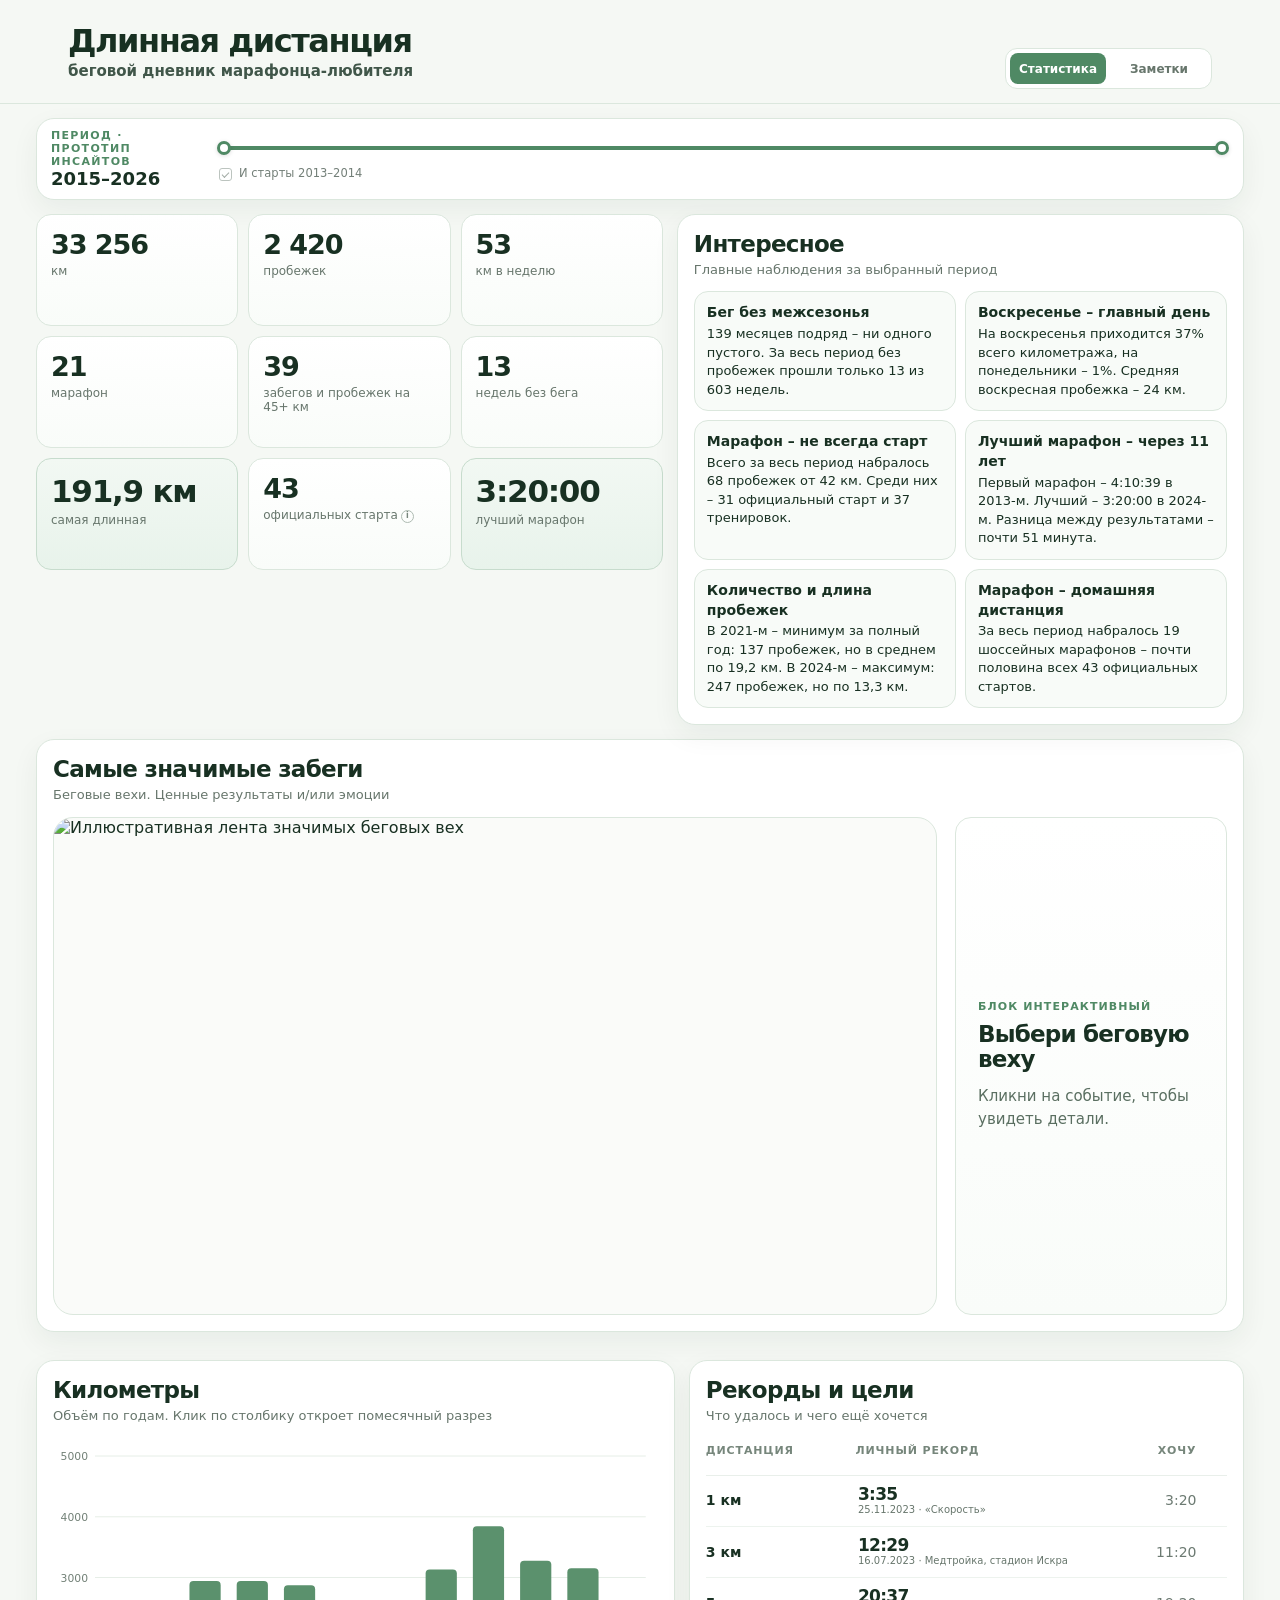
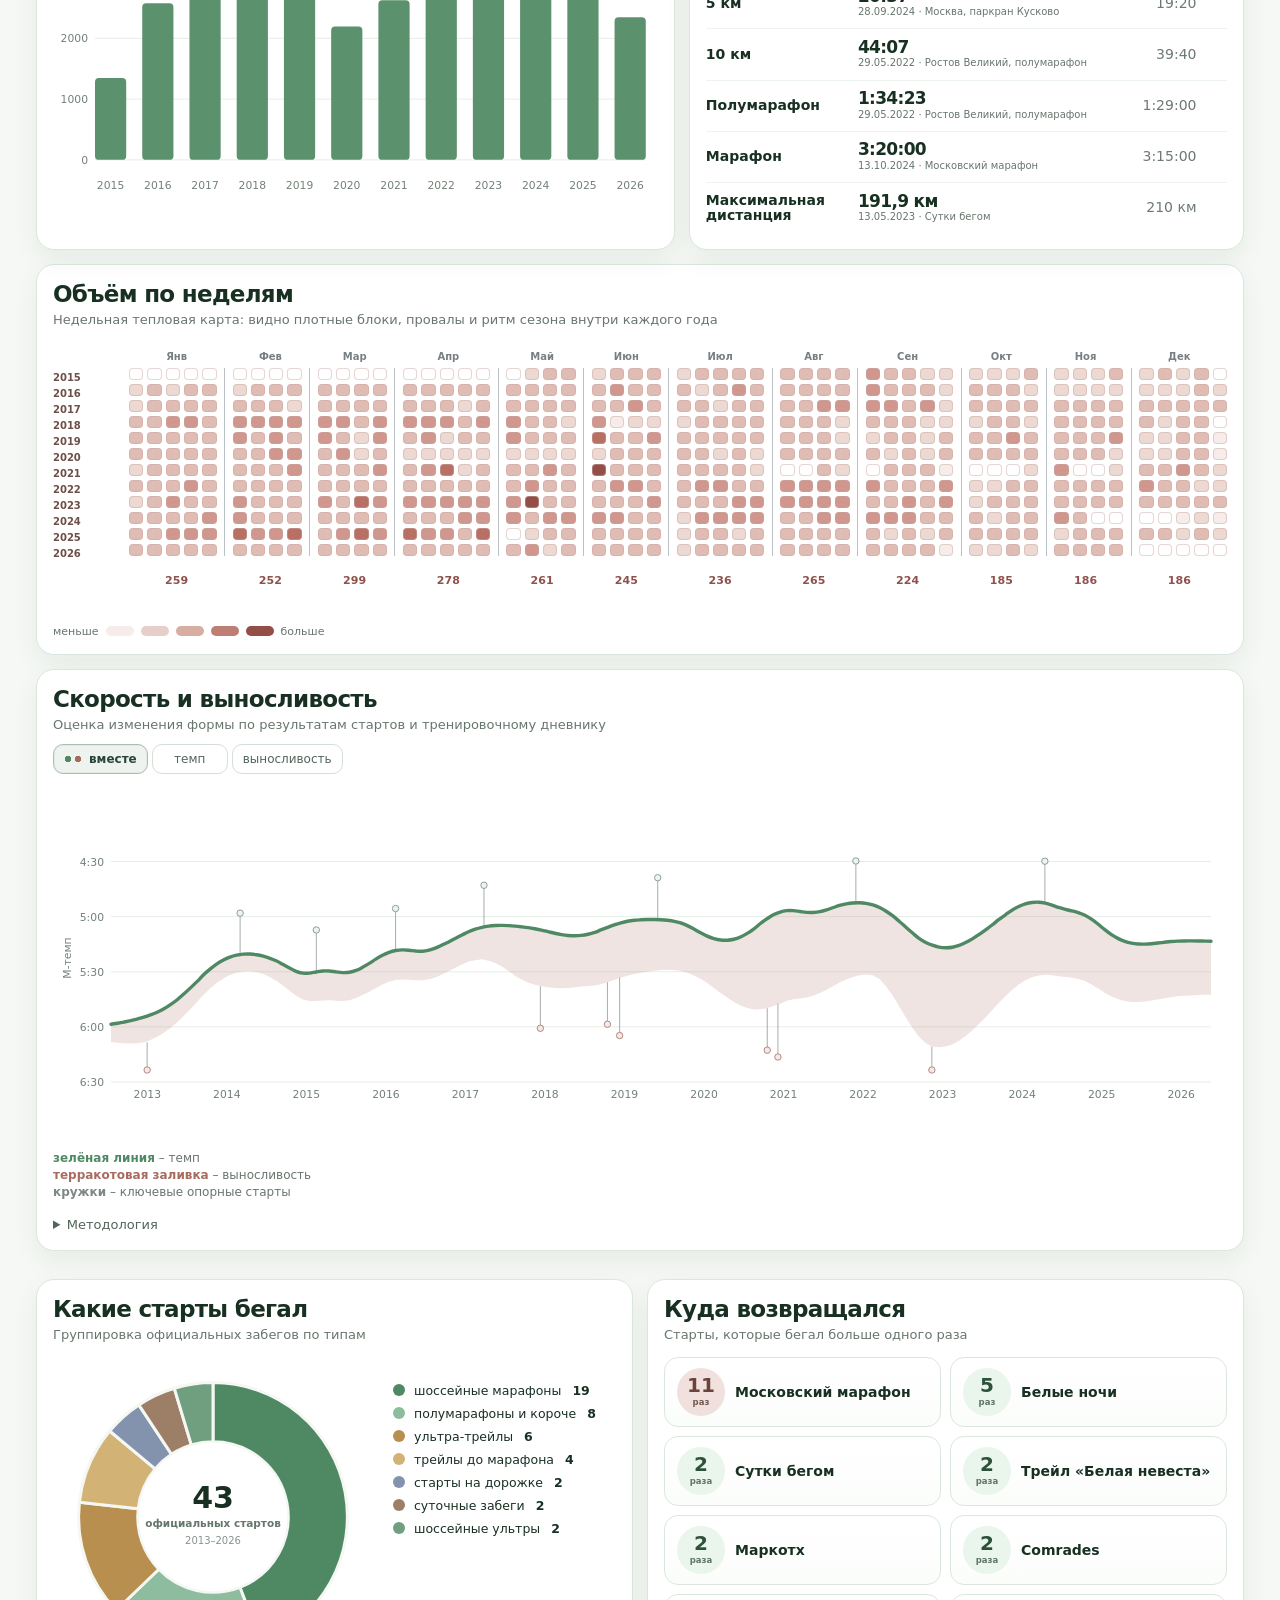
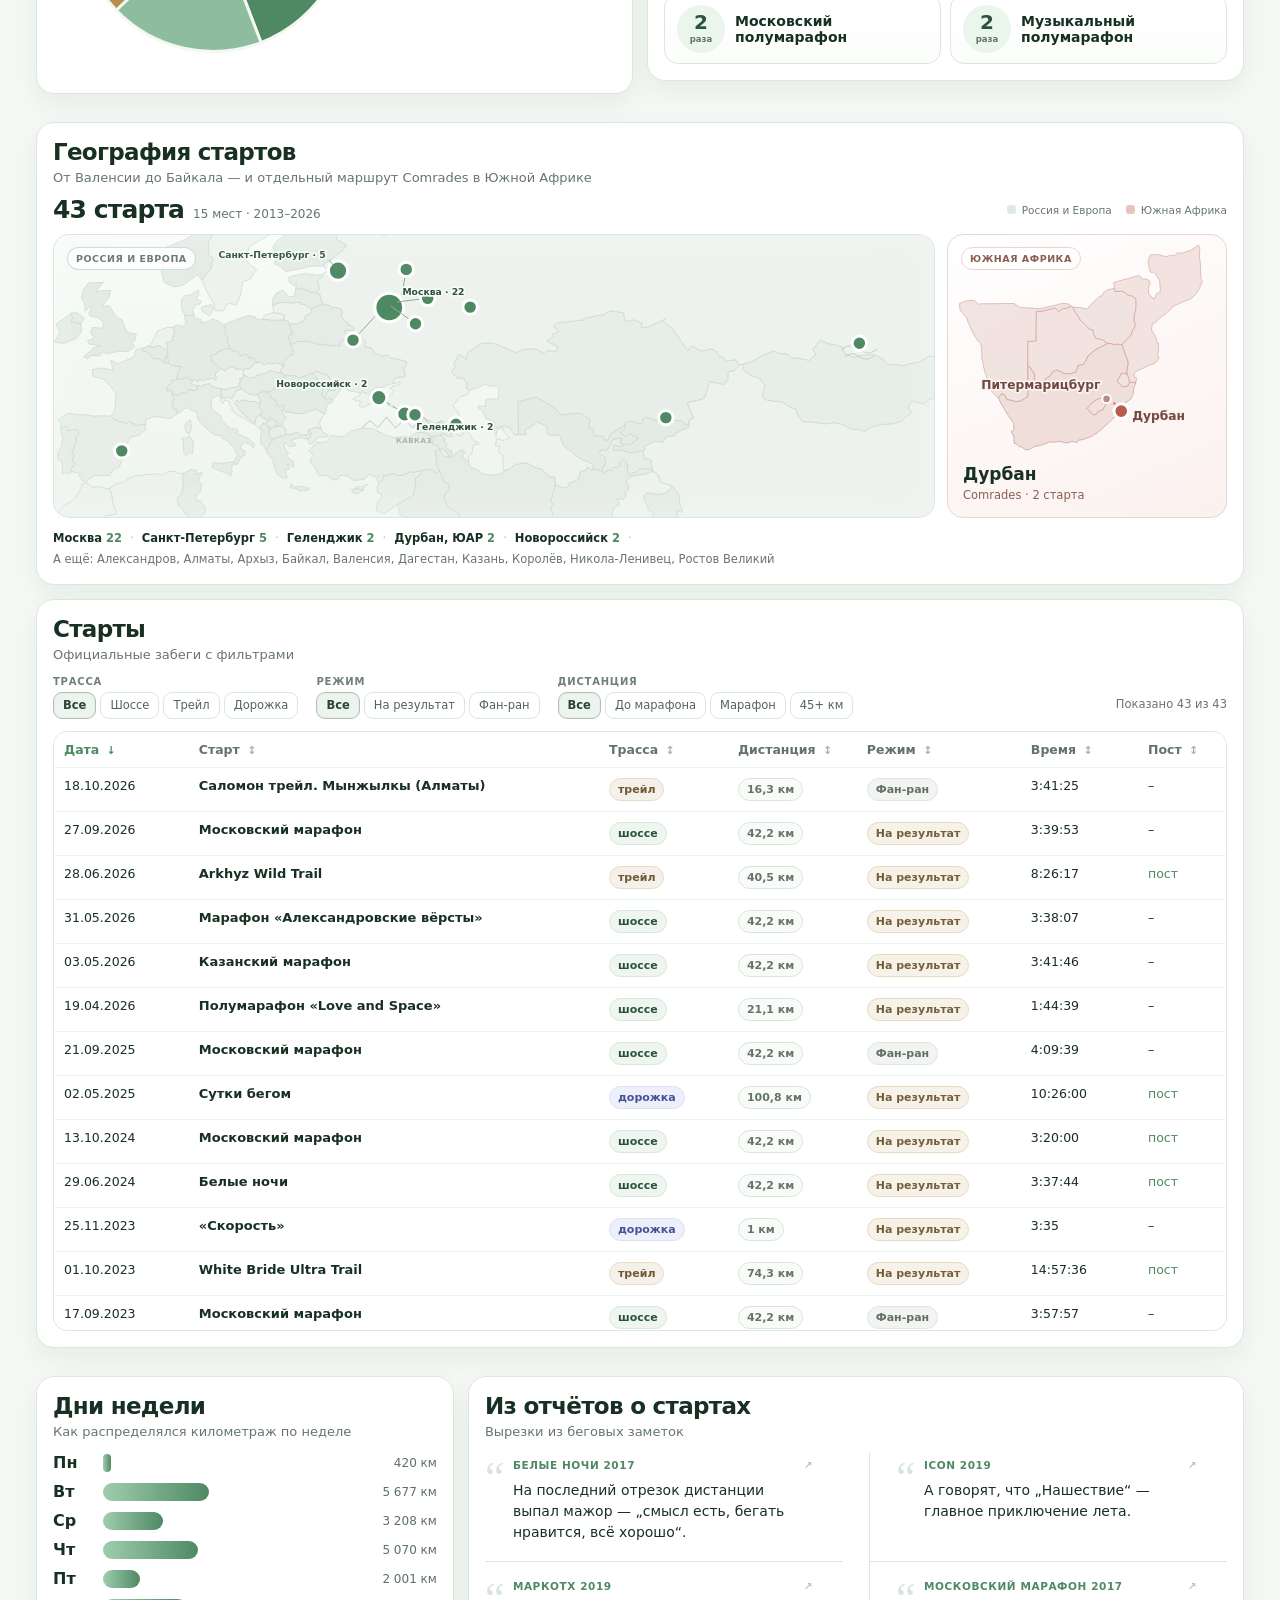
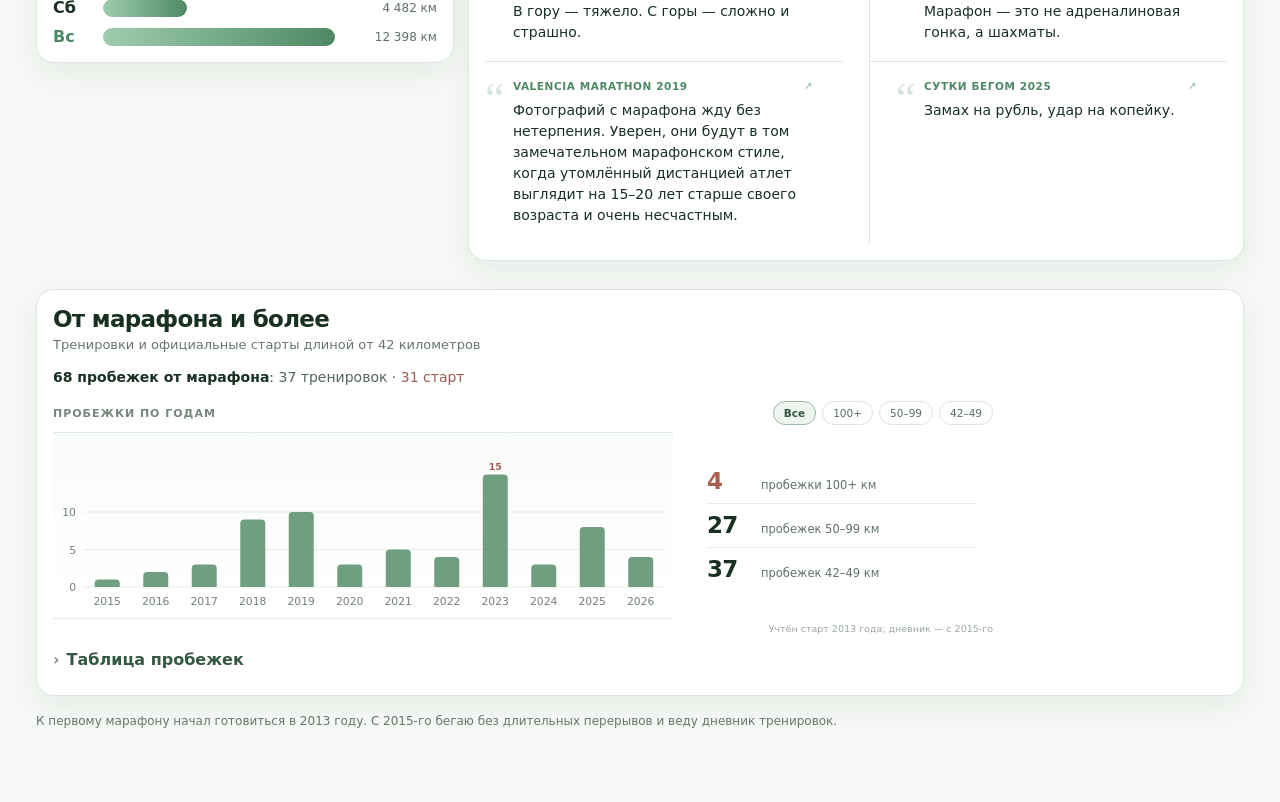
==== commit 442ffaa7: "Update running data through November 28, 2026" ====
--- a/insights-test/index.html
+++ b/insights-test/index.html
@@ -244,7 +244,7 @@
 <p class="footer">К первому марафону начал готовиться в 2013 году. С 2015-го бегаю без длительных перерывов и веду дневник тренировок.</p>
 </main>
 <script>
-const DATA={"records":[{"date":"2015-05-13","distance":9,"is_quality":false},{"date":"2015-05-16","distance":15,"is_quality":false},{"date":"2015-05-18","distance":9,"is_quality":false},{"date":"2015-05-20","distance":7,"is_quality":false},{"date":"2015-05-21","distance":5,"is_quality":false},{"date":"2015-05-23","distance":15.5,"is_quality":false},{"date":"2015-05-25","distance":10,"is_quality":false},{"date":"2015-05-27","distance":10,"is_quality":false},{"date":"2015-05-28","distance":6,"is_quality":false},{"date":"2015-05-30","distance":18,"is_quality":false},{"date":"2015-06-01","distance":9,"is_quality":false},{"date":"2015-06-03","distance":5,"is_quality":false},{"date":"2015-06-04","distance":6.5,"is_quality":false},{"date":"2015-06-06","distance":6.5,"is_quality":false},{"date":"2015-06-08","distance":7.5,"is_quality":false},{"date":"2015-06-10","distance":10.5,"is_quality":false},{"date":"2015-06-11","distance":11.5,"is_quality":true},{"date":"2015-06-13","distance":17,"is_quality":false},{"date":"2015-06-15","distance":7.5,"is_quality":false},{"date":"2015-06-17","distance":5,"is_quality":false},{"date":"2015-06-18","distance":12,"is_quality":true},{"date":"2015-06-20","distance":19,"is_quality":false},{"date":"2015-06-22","distance":8,"is_quality":false},{"date":"2015-06-24","distance":8,"is_quality":false},{"date":"2015-06-25","distance":12,"is_quality":true},{"date":"2015-06-27","distance":21.5,"is_quality":false},{"date":"2015-06-29","distance":6.6,"is_quality":false},{"date":"2015-07-01","distance":7,"is_quality":false},{"date":"2015-07-04","distance":7,"is_quality":false},{"date":"2015-07-06","distance":7,"is_quality":false},{"date":"2015-07-08","distance":7,"is_quality":true},{"date":"2015-07-09","distance":9,"is_quality":true},{"date":"2015-07-11","distance":21,"is_quality":false},{"date":"2015-07-13","distance":10.5,"is_quality":true},{"date":"2015-07-14","distance":7,"is_quality":false},{"date":"2015-07-15","distance":8,"is_quality":false},{"date":"2015-07-16","distance":10,"is_quality":true},{"date":"2015-07-19","distance":21.5,"is_quality":false},{"date":"2015-07-21","distance":8,"is_quality":false},{"date":"2015-07-22","distance":9,"is_quality":false},{"date":"2015-07-23","distance":11,"is_quality":true},{"date":"2015-07-25","distance":11,"is_quality":true},{"date":"2015-07-27","distance":12,"is_quality":true},{"date":"2015-07-28","distance":10.5,"is_quality":false},{"date":"2015-07-29","distance":6,"is_quality":true},{"date":"2015-07-30","distance":11.5,"is_quality":true},{"date":"2015-08-01","distance":17,"is_quality":false},{"date":"2015-08-03","distance":7,"is_quality":false},{"date":"2015-08-05","distance":8,"is_quality":true},{"date":"2015-08-06","distance":11.5,"is_quality":true},{"date":"2015-08-07","distance":11.5,"is_quality":true},{"date":"2015-08-08","distance":16.5,"is_quality":false},{"date":"2015-08-10","distance":10,"is_quality":true},{"date":"2015-08-11","distance":9.5,"is_quality":false},{"date":"2015-08-12","distance":6,"is_quality":false},{"date":"2015-08-13","distance":6,"is_quality":false},{"date":"2015-08-16","distance":22.2,"is_quality":true},{"date":"2015-08-19","distance":7,"is_quality":true},{"date":"2015-08-20","distance":19,"is_quality":false},{"date":"2015-08-23","distance":19,"is_quality":false},{"date":"2015-08-24","distance":7,"is_quality":false},{"date":"2015-08-26","distance":8.5,"is_quality":false},{"date":"2015-08-27","distance":14.5,"is_quality":true},{"date":"2015-08-28","distance":14,"is_quality":true},{"date":"2015-08-30","distance":23,"is_quality":false},{"date":"2015-08-31","distance":7,"is_quality":false},{"date":"2015-09-01","distance":9,"is_quality":true},{"date":"2015-09-02","distance":10.5,"is_quality":false},{"date":"2015-09-03","distance":16,"is_quality":true},{"date":"2015-09-04","distance":12.5,"is_quality":true},{"date":"2015-09-06","distance":26,"is_quality":false},{"date":"2015-09-08","distance":12,"is_quality":true},{"date":"2015-09-10","distance":7,"is_quality":false},{"date":"2015-09-11","distance":18,"is_quality":false},{"date":"2015-09-13","distance":8,"is_quality":false},{"date":"2015-09-15","distance":9,"is_quality":true},{"date":"2015-09-16","distance":7,"is_quality":true},{"date":"2015-09-18","distance":4,"is_quality":false},{"date":"2015-09-20","distance":42.2,"is_quality":false},{"date":"2015-09-22","distance":6,"is_quality":false},{"date":"2015-09-25","distance":8.5,"is_quality":false},{"date":"2015-09-26","distance":8,"is_quality":false},{"date":"2015-10-03","distance":14.5,"is_quality":true},{"date":"2015-10-05","distance":9,"is_quality":false},{"date":"2015-10-10","distance":22.2,"is_quality":false},{"date":"2015-10-12","distance":9,"is_quality":false},{"date":"2015-10-14","distance":9,"is_quality":false},{"date":"2015-10-17","distance":16,"is_quality":false},{"date":"2015-10-20","distance":9.5,"is_quality":false},{"date":"2015-10-22","distance":10,"is_quality":false},{"date":"2015-10-24","distance":14.5,"is_quality":true},{"date":"2015-10-27","distance":11,"is_quality":false},{"date":"2015-10-29","distance":11.5,"is_quality":false},{"date":"2015-10-31","distance":14,"is_quality":true},{"date":"2015-11-03","distance":12.5,"is_quality":false},{"date":"2015-11-07","distance":18,"is_quality":false},{"date":"2015-11-10","distance":12.5,"is_quality":false},{"date":"2015-11-12","distance":13,"is_quality":false},{"date":"2015-11-15","distance":7,"is_quality":false},{"date":"2015-11-19","distance":14,"is_quality":false},{"date":"2015-11-21","distance":17,"is_quality":false},{"date":"2015-11-24","distance":11.5,"is_quality":false},{"date":"2015-11-26","distance":12,"is_quality":true},{"date":"2015-11-28","distance":14.5,"is_quality":false},{"date":"2015-12-01","distance":13,"is_quality":false},{"date":"2015-12-05","distance":16,"is_quality":false},{"date":"2015-12-08","distance":13.5,"is_quality":false},{"date":"2015-12-10","distance":13.5,"is_quality":false},{"date":"2015-12-12","distance":17,"is_quality":false},{"date":"2015-12-16","distance":11.5,"is_quality":false},{"date":"2015-12-17","distance":9.5,"is_quality":false},{"date":"2015-12-19","distance":9.5,"is_quality":false},{"date":"2015-12-22","distance":13.5,"is_quality":false},{"date":"2015-12-26","distance":18,"is_quality":false},{"date":"2015-12-27","distance":11.5,"is_quality":false},{"date":"2016-01-01","distance":15.5,"is_quality":false},{"date":"2016-01-03","distance":14,"is_quality":false},{"date":"2016-01-05","distance":14.5,"is_quality":false},{"date":"2016-01-08","distance":16,"is_quality":true},{"date":"2016-01-10","distance":14.5,"is_quality":true},{"date":"2016-01-12","distance":11.5,"is_quality":false},{"date":"2016-01-16","distance":21,"is_quality":true},{"date":"2016-01-19","distance":14.5,"is_quality":false},{"date":"2016-01-21","distance":14.5,"is_quality":false},{"date":"2016-01-24","distance":15.5,"is_quality":false},{"date":"2016-01-26","distance":14.5,"is_quality":false},{"date":"2016-01-28","distance":15,"is_quality":true},{"date":"2016-01-31","distance":18.5,"is_quality":true},{"date":"2016-02-03","distance":11.5,"is_quality":true},{"date":"2016-02-06","distance":7.5,"is_quality":false},{"date":"2016-02-07","distance":12,"is_quality":false},{"date":"2016-02-09","distance":11,"is_quality":false},{"date":"2016-02-10","distance":12,"is_quality":false},{"date":"2016-02-11","distance":13,"is_quality":true},{"date":"2016-02-13","distance":15.5,"is_quality":false},{"date":"2016-02-16","distance":5,"is_quality":false},{"date":"2016-02-18","distance":19,"is_quality":false},{"date":"2016-02-20","distance":8.5,"is_quality":false},{"date":"2016-02-21","distance":16,"is_quality":true},{"date":"2016-02-23","distance":16,"is_quality":false},{"date":"2016-02-25","distance":16,"is_quality":false},{"date":"2016-02-28","distance":21,"is_quality":false},{"date":"2016-03-01","distance":12.5,"is_quality":false},{"date":"2016-03-03","distance":12.5,"is_quality":false},{"date":"2016-03-05","distance":16,"is_quality":false},{"date":"2016-03-10","distance":16,"is_quality":false},{"date":"2016-03-11","distance":17,"is_quality":false},{"date":"2016-03-13","distance":24.5,"is_quality":false},{"date":"2016-03-15","distance":12,"is_quality":false},{"date":"2016-03-17","distance":16,"is_quality":false},{"date":"2016-03-19","distance":22.5,"is_quality":false},{"date":"2016-03-20","distance":10.5,"is_quality":false},{"date":"2016-03-22","distance":16,"is_quality":false},{"date":"2016-03-24","distance":16.5,"is_quality":false},{"date":"2016-03-26","distance":8.5,"is_quality":false},{"date":"2016-03-27","distance":25.5,"is_quality":false},{"date":"2016-03-29","distance":7,"is_quality":false},{"date":"2016-03-30","distance":12,"is_quality":true},{"date":"2016-03-31","distance":10,"is_quality":false},{"date":"2016-04-03","distance":18,"is_quality":false},{"date":"2016-04-05","distance":12.5,"is_quality":true},{"date":"2016-04-06","distance":10.5,"is_quality":true},{"date":"2016-04-08","distance":15.5,"is_quality":true},{"date":"2016-04-10","distance":23.5,"is_quality":false},{"date":"2016-04-12","distance":11.5,"is_quality":true},{"date":"2016-04-13","distance":11.5,"is_quality":true},{"date":"2016-04-15","distance":11,"is_quality":true},{"date":"2016-04-16","distance":8.5,"is_quality":false},{"date":"2016-04-17","distance":18,"is_quality":false},{"date":"2016-04-19","distance":12,"is_quality":false},{"date":"2016-04-20","distance":12.5,"is_quality":true},{"date":"2016-04-22","distance":11.5,"is_quality":false},{"date":"2016-04-23","distance":8,"is_quality":false},{"date":"2016-04-24","distance":20,"is_quality":true},{"date":"2016-04-27","distance":14,"is_quality":true},{"date":"2016-04-28","distance":9,"is_quality":false},{"date":"2016-04-29","distance":12,"is_quality":false},{"date":"2016-04-30","distance":21,"is_quality":false},{"date":"2016-05-03","distance":8,"is_quality":false},{"date":"2016-05-04","distance":13,"is_quality":true},{"date":"2016-05-07","distance":8,"is_quality":false},{"date":"2016-05-08","distance":17.5,"is_quality":true},{"date":"2016-05-10","distance":10.5,"is_quality":false},{"date":"2016-05-11","distance":9,"is_quality":true},{"date":"2016-05-12","distance":10,"is_quality":true},{"date":"2016-05-14","distance":5.5,"is_quality":false},{"date":"2016-05-15","distance":22.5,"is_quality":true},{"date":"2016-05-17","distance":10,"is_quality":false},{"date":"2016-05-18","distance":13.5,"is_quality":false},{"date":"2016-05-20","distance":17,"is_quality":false},{"date":"2016-05-22","distance":11.5,"is_quality":false},{"date":"2016-05-24","distance":12.5,"is_quality":false},{"date":"2016-05-25","distance":12,"is_quality":true},{"date":"2016-05-27","distance":13,"is_quality":true},{"date":"2016-05-28","distance":8.5,"is_quality":false},{"date":"2016-05-29","distance":25,"is_quality":false},{"date":"2016-05-31","distance":11.5,"is_quality":true},{"date":"2016-06-01","distance":15.5,"is_quality":false},{"date":"2016-06-03","distance":10.5,"is_quality":true},{"date":"2016-06-04","distance":8.5,"is_quality":false},{"date":"2016-06-05","distance":24.5,"is_quality":false},{"date":"2016-06-07","distance":12.5,"is_quality":true},{"date":"2016-06-09","distance":10,"is_quality":false},{"date":"2016-06-10","distance":15,"is_quality":true},{"date":"2016-06-11","distance":8,"is_quality":false},{"date":"2016-06-12","distance":28,"is_quality":false},{"date":"2016-06-14","distance":14,"is_quality":true},{"date":"2016-06-16","distance":9,"is_quality":false},{"date":"2016-06-17","distance":10,"is_quality":true},{"date":"2016-06-18","distance":8,"is_quality":false},{"date":"2016-06-19","distance":17.5,"is_quality":true},{"date":"2016-06-21","distance":11.5,"is_quality":true},{"date":"2016-06-22","distance":9,"is_quality":false},{"date":"2016-06-24","distance":9,"is_quality":false},{"date":"2016-06-25","distance":8.5,"is_quality":true},{"date":"2016-06-26","distance":12,"is_quality":false},{"date":"2016-06-28","distance":9,"is_quality":false},{"date":"2016-06-30","distance":9,"is_quality":false},{"date":"2016-07-03","distance":42,"is_quality":true},{"date":"2016-07-06","distance":6.5,"is_quality":false},{"date":"2016-07-08","distance":7.5,"is_quality":false},{"date":"2016-07-09","distance":9,"is_quality":false},{"date":"2016-07-12","distance":11.5,"is_quality":true},{"date":"2016-07-13","distance":9,"is_quality":false},{"date":"2016-07-14","distance":12,"is_quality":false},{"date":"2016-07-16","distance":9,"is_quality":true},{"date":"2016-07-19","distance":11.5,"is_quality":false},{"date":"2016-07-20","distance":16,"is_quality":false},{"date":"2016-07-21","distance":17,"is_quality":true},{"date":"2016-07-23","distance":8.5,"is_quality":false},{"date":"2016-07-24","distance":20.5,"is_quality":false},{"date":"2016-07-26","distance":12.5,"is_quality":true},{"date":"2016-07-27","distance":12,"is_quality":false},{"date":"2016-07-29","distance":13.5,"is_quality":false},{"date":"2016-07-30","distance":9.5,"is_quality":false},{"date":"2016-07-31","distance":22.5,"is_quality":false},{"date":"2016-08-02","distance":12.5,"is_quality":true},{"date":"2016-08-03","distance":10,"is_quality":false},{"date":"2016-08-04","distance":11.5,"is_quality":false},{"date":"2016-08-06","distance":9.5,"is_quality":true},{"date":"2016-08-07","distance":16,"is_quality":false},{"date":"2016-08-09","distance":10.5,"is_quality":true},{"date":"2016-08-10","distance":8,"is_quality":false},{"date":"2016-08-12","distance":5.5,"is_quality":true},{"date":"2016-08-14","distance":23,"is_quality":true},{"date":"2016-08-16","distance":14.5,"is_quality":false},{"date":"2016-08-18","distance":14.5,"is_quality":false},{"date":"2016-08-19","distance":12,"is_quality":false},{"date":"2016-08-20","distance":12,"is_quality":false},{"date":"2016-08-23","distance":13,"is_quality":false},{"date":"2016-08-25","distance":14.5,"is_quality":true},{"date":"2016-08-26","distance":10.5,"is_quality":true},{"date":"2016-08-27","distance":10,"is_quality":false},{"date":"2016-08-28","distance":21,"is_quality":true},{"date":"2016-08-30","distance":14,"is_quality":false},{"date":"2016-08-31","distance":13,"is_quality":false},{"date":"2016-09-02","distance":11.5,"is_quality":true},{"date":"2016-09-03","distance":9.5,"is_quality":false},{"date":"2016-09-04","distance":28,"is_quality":true},{"date":"2016-09-06","distance":13,"is_quality":false},{"date":"2016-09-08","distance":13,"is_quality":false},{"date":"2016-09-09","distance":13,"is_quality":true},{"date":"2016-09-10","distance":8.5,"is_quality":false},{"date":"2016-09-11","distance":23,"is_quality":false},{"date":"2016-09-13","distance":10,"is_quality":false},{"date":"2016-09-14","distance":10.5,"is_quality":false},{"date":"2016-09-16","distance":8.5,"is_quality":true},{"date":"2016-09-17","distance":8.5,"is_quality":false},{"date":"2016-09-18","distance":15.5,"is_quality":false},{"date":"2016-09-20","distance":7.5,"is_quality":false},{"date":"2016-09-21","distance":7,"is_quality":false},{"date":"2016-09-24","distance":3.5,"is_quality":false},{"date":"2016-09-25","distance":42.2,"is_quality":false},{"date":"2016-09-28","distance":6,"is_quality":false},{"date":"2016-10-01","distance":8.5,"is_quality":false},{"date":"2016-10-02","distance":15.5,"is_quality":false},{"date":"2016-10-04","distance":13.5,"is_quality":false},{"date":"2016-10-06","distance":12,"is_quality":false},{"date":"2016-10-09","distance":11,"is_quality":false},{"date":"2016-10-12","distance":11.5,"is_quality":false},{"date":"2016-10-14","distance":10,"is_quality":false},{"date":"2016-10-15","distance":8.5,"is_quality":false},{"date":"2016-10-16","distance":23,"is_quality":false},{"date":"2016-10-18","distance":9.5,"is_quality":false},{"date":"2016-10-21","distance":11.5,"is_quality":false},{"date":"2016-10-22","distance":8,"is_quality":false},{"date":"2016-10-23","distance":21.5,"is_quality":false},{"date":"2016-10-26","distance":2,"is_quality":false},{"date":"2016-10-29","distance":6,"is_quality":false},{"date":"2016-10-30","distance":7,"is_quality":false},{"date":"2016-11-01","distance":3,"is_quality":false},{"date":"2016-11-02","distance":6.5,"is_quality":false},{"date":"2016-11-04","distance":7.5,"is_quality":false},{"date":"2016-11-05","distance":8.5,"is_quality":false},{"date":"2016-11-08","distance":3,"is_quality":false},{"date":"2016-11-09","distance":6.5,"is_quality":false},{"date":"2016-11-10","distance":8,"is_quality":false},{"date":"2016-11-13","distance":9.5,"is_quality":false},{"date":"2016-11-15","distance":10,"is_quality":false},{"date":"2016-11-17","distance":10.5,"is_quality":false},{"date":"2016-11-20","distance":12.5,"is_quality":false},{"date":"2016-11-23","distance":10,"is_quality":false},{"date":"2016-11-26","distance":8,"is_quality":false},{"date":"2016-11-27","distance":13,"is_quality":false},{"date":"2016-12-01","distance":2,"is_quality":false},{"date":"2016-12-02","distance":11,"is_quality":false},{"date":"2016-12-04","distance":16,"is_quality":false},{"date":"2016-12-07","distance":7.5,"is_quality":false},{"date":"2016-12-09","distance":4.5,"is_quality":false},{"date":"2016-12-11","distance":6,"is_quality":false},{"date":"2016-12-14","distance":7,"is_quality":false},{"date":"2016-12-17","distance":10,"is_quality":false},{"date":"2016-12-19","distance":10.5,"is_quality":false},{"date":"2016-12-21","distance":2,"is_quality":false},{"date":"2016-12-22","distance":11,"is_quality":false},{"date":"2016-12-24","distance":7.5,"is_quality":false},{"date":"2016-12-25","distance":13.5,"is_quality":false},{"date":"2016-12-27","distance":12.5,"is_quality":false},{"date":"2016-12-29","distance":13.5,"is_quality":false},{"date":"2016-12-31","distance":8,"is_quality":false},{"date":"2017-01-01","distance":14.5,"is_quality":false},{"date":"2017-01-03","distance":13.5,"is_quality":false},{"date":"2017-01-05","distance":15,"is_quality":false},{"date":"2017-01-08","distance":18.5,"is_quality":false},{"date":"2017-01-10","distance":14.5,"is_quality":false},{"date":"2017-01-12","distance":13.5,"is_quality":false},{"date":"2017-01-14","distance":8,"is_quality":false},{"date":"2017-01-15","distance":21.1,"is_quality":true},{"date":"2017-01-18","distance":14.5,"is_quality":false},{"date":"2017-01-21","distance":12.5,"is_quality":false},{"date":"2017-01-22","distance":23.5,"is_quality":false},{"date":"2017-01-25","distance":16,"is_quality":false},{"date":"2017-01-28","distance":14,"is_quality":false},{"date":"2017-01-29","distance":27,"is_quality":false},{"date":"2017-02-01","distance":16,"is_quality":false},{"date":"2017-02-02","distance":12,"is_quality":false},{"date":"2017-02-04","distance":8.5,"is_quality":false},{"date":"2017-02-05","distance":31,"is_quality":false},{"date":"2017-02-08","distance":16.5,"is_quality":false},{"date":"2017-02-09","distance":3.5,"is_quality":false},{"date":"2017-02-11","distance":12,"is_quality":false},{"date":"2017-02-12","distance":36.5,"is_quality":false},{"date":"2017-02-18","distance":14,"is_quality":false},{"date":"2017-02-19","distance":25.6,"is_quality":false},{"date":"2017-02-23","distance":15.5,"is_quality":false},{"date":"2017-02-26","distance":10.5,"is_quality":false},{"date":"2017-03-01","distance":14.5,"is_quality":false},{"date":"2017-03-02","distance":11,"is_quality":false},{"date":"2017-03-04","distance":11.5,"is_quality":false},{"date":"2017-03-07","distance":42.2,"is_quality":false},{"date":"2017-03-11","distance":8.5,"is_quality":false},{"date":"2017-03-14","distance":15,"is_quality":false},{"date":"2017-03-17","distance":15,"is_quality":false},{"date":"2017-03-18","distance":11.5,"is_quality":false},{"date":"2017-03-19","distance":20,"is_quality":false},{"date":"2017-03-21","distance":9,"is_quality":false},{"date":"2017-03-23","distance":5,"is_quality":false},{"date":"2017-03-25","distance":13.5,"is_quality":false},{"date":"2017-03-26","distance":15,"is_quality":false},{"date":"2017-03-29","distance":11,"is_quality":false},{"date":"2017-03-30","distance":2,"is_quality":false},{"date":"2017-04-01","distance":23,"is_quality":false},{"date":"2017-04-02","distance":11.5,"is_quality":false},{"date":"2017-04-04","distance":10,"is_quality":false},{"date":"2017-04-06","distance":15,"is_quality":false},{"date":"2017-04-08","distance":14,"is_quality":true},{"date":"2017-04-09","distance":21.5,"is_quality":false},{"date":"2017-04-12","distance":12,"is_quality":false},{"date":"2017-04-13","distance":15.5,"is_quality":false},{"date":"2017-04-15","distance":8.5,"is_quality":false},{"date":"2017-04-16","distance":25.5,"is_quality":false},{"date":"2017-04-18","distance":11.5,"is_quality":false},{"date":"2017-04-21","distance":5,"is_quality":false},{"date":"2017-04-22","distance":6,"is_quality":false},{"date":"2017-04-23","distance":7,"is_quality":false},{"date":"2017-04-24","distance":8,"is_quality":false},{"date":"2017-04-25","distance":9,"is_quality":false},{"date":"2017-04-26","distance":10,"is_quality":false},{"date":"2017-04-27","distance":11,"is_quality":false},{"date":"2017-04-29","distance":8.5,"is_quality":false},{"date":"2017-05-01","distance":16,"is_quality":false},{"date":"2017-05-03","distance":11.5,"is_quality":false},{"date":"2017-05-04","distance":5.5,"is_quality":false},{"date":"2017-05-06","distance":18.5,"is_quality":false},{"date":"2017-05-07","distance":5.5,"is_quality":false},{"date":"2017-05-08","distance":19.5,"is_quality":false},{"date":"2017-05-10","distance":14,"is_quality":false},{"date":"2017-05-11","distance":6,"is_quality":false},{"date":"2017-05-13","distance":7.5,"is_quality":true},{"date":"2017-05-14","distance":20.5,"is_quality":false},{"date":"2017-05-16","distance":14.5,"is_quality":false},{"date":"2017-05-18","distance":17,"is_quality":false},{"date":"2017-05-20","distance":3.5,"is_quality":false},{"date":"2017-05-21","distance":23.5,"is_quality":true},{"date":"2017-05-23","distance":3.5,"is_quality":false},{"date":"2017-05-24","distance":12,"is_quality":false},{"date":"2017-05-26","distance":11,"is_quality":false},{"date":"2017-05-27","distance":8,"is_quality":false},{"date":"2017-05-28","distance":18.5,"is_quality":false},{"date":"2017-05-30","distance":2.5,"is_quality":false},{"date":"2017-05-31","distance":12.5,"is_quality":false},{"date":"2017-06-01","distance":2.5,"is_quality":false},{"date":"2017-06-03","distance":19,"is_quality":true},{"date":"2017-06-04","distance":13,"is_quality":true},{"date":"2017-06-05","distance":2.5,"is_quality":false},{"date":"2017-06-06","distance":18,"is_quality":false},{"date":"2017-06-10","distance":17,"is_quality":false},{"date":"2017-06-11","distance":27,"is_quality":false},{"date":"2017-06-13","distance":6.5,"is_quality":false},{"date":"2017-06-14","distance":2.5,"is_quality":false},{"date":"2017-06-15","distance":14,"is_quality":true},{"date":"2017-06-16","distance":18,"is_quality":false},{"date":"2017-06-17","distance":2.5,"is_quality":false},{"date":"2017-06-18","distance":30,"is_quality":false},{"date":"2017-06-20","distance":13.5,"is_quality":false},{"date":"2017-06-21","distance":0.5,"is_quality":false},{"date":"2017-06-22","distance":15,"is_quality":false},{"date":"2017-06-23","distance":3.5,"is_quality":false},{"date":"2017-06-25","distance":36,"is_quality":false},{"date":"2017-06-27","distance":15,"is_quality":false},{"date":"2017-06-29","distance":4,"is_quality":false},{"date":"2017-06-30","distance":1.5,"is_quality":false},{"date":"2017-07-01","distance":22.5,"is_quality":true},{"date":"2017-07-02","distance":19.5,"is_quality":true},{"date":"2017-07-05","distance":12,"is_quality":false},{"date":"2017-07-06","distance":10,"is_quality":false},{"date":"2017-07-08","distance":4,"is_quality":false},{"date":"2017-07-09","distance":44,"is_quality":true},{"date":"2017-07-11","distance":5,"is_quality":false},{"date":"2017-07-12","distance":0.5,"is_quality":false},{"date":"2017-07-15","distance":10,"is_quality":true},{"date":"2017-07-16","distance":11,"is_quality":false},{"date":"2017-07-18","distance":14,"is_quality":false},{"date":"2017-07-19","distance":5,"is_quality":false},{"date":"2017-07-20","distance":9,"is_quality":false},{"date":"2017-07-21","distance":0.5,"is_quality":false},{"date":"2017-07-22","distance":10,"is_quality":false},{"date":"2017-07-23","distance":18,"is_quality":true},{"date":"2017-07-25","distance":14,"is_quality":false},{"date":"2017-07-26","distance":6.5,"is_quality":false},{"date":"2017-07-27","distance":5,"is_quality":false},{"date":"2017-07-29","distance":9,"is_quality":false},{"date":"2017-07-30","distance":25,"is_quality":false},{"date":"2017-08-01","distance":12,"is_quality":false},{"date":"2017-08-02","distance":0.5,"is_quality":false},{"date":"2017-08-04","distance":12,"is_quality":false},{"date":"2017-08-06","distance":28,"is_quality":false},{"date":"2017-08-08","distance":10,"is_quality":false},{"date":"2017-08-10","distance":12,"is_quality":false},{"date":"2017-08-11","distance":15.5,"is_quality":false},{"date":"2017-08-12","distance":10.5,"is_quality":false},{"date":"2017-08-13","distance":18,"is_quality":false},{"date":"2017-08-16","distance":13.5,"is_quality":false},{"date":"2017-08-17","distance":10,"is_quality":false},{"date":"2017-08-18","distance":16,"is_quality":false},{"date":"2017-08-19","distance":10,"is_quality":false},{"date":"2017-08-20","distance":25,"is_quality":false},{"date":"2017-08-22","distance":15,"is_quality":false},{"date":"2017-08-23","distance":10.5,"is_quality":false},{"date":"2017-08-24","distance":0.5,"is_quality":false},{"date":"2017-08-25","distance":15,"is_quality":false},{"date":"2017-08-26","distance":10,"is_quality":false},{"date":"2017-08-27","distance":30.5,"is_quality":false},{"date":"2017-08-29","distance":2,"is_quality":false},{"date":"2017-08-30","distance":15,"is_quality":false},{"date":"2017-08-31","distance":10.5,"is_quality":false},{"date":"2017-09-01","distance":15,"is_quality":false},{"date":"2017-09-03","distance":37,"is_quality":true},{"date":"2017-09-05","distance":12,"is_quality":false},{"date":"2017-09-07","distance":16,"is_quality":false},{"date":"2017-09-08","distance":0.5,"is_quality":false},{"date":"2017-09-09","distance":25,"is_quality":false},{"date":"2017-09-10","distance":20,"is_quality":false},{"date":"2017-09-12","distance":15,"is_quality":false},{"date":"2017-09-13","distance":0.5,"is_quality":false},{"date":"2017-09-14","distance":20,"is_quality":false},{"date":"2017-09-16","distance":18,"is_quality":false},{"date":"2017-09-17","distance":10.5,"is_quality":false},{"date":"2017-09-19","distance":12.5,"is_quality":false},{"date":"2017-09-21","distance":11,"is_quality":false},{"date":"2017-09-22","distance":9,"is_quality":false},{"date":"2017-09-24","distance":44,"is_quality":false},{"date":"2017-09-28","distance":9,"is_quality":false},{"date":"2017-09-30","distance":8,"is_quality":false},{"date":"2017-10-01","distance":11.5,"is_quality":false},{"date":"2017-10-03","distance":3,"is_quality":false},{"date":"2017-10-05","distance":12,"is_quality":false},{"date":"2017-10-07","distance":8.5,"is_quality":true},{"date":"2017-10-08","distance":15.5,"is_quality":false},{"date":"2017-10-11","distance":13,"is_quality":true},{"date":"2017-10-13","distance":12,"is_quality":true},{"date":"2017-10-14","distance":12,"is_quality":false},{"date":"2017-10-15","distance":24,"is_quality":false},{"date":"2017-10-18","distance":11,"is_quality":false},{"date":"2017-10-20","distance":0.1,"is_quality":false},{"date":"2017-10-21","distance":14,"is_quality":false},{"date":"2017-10-22","distance":21,"is_quality":false},{"date":"2017-10-24","distance":12,"is_quality":false},{"date":"2017-10-25","distance":10.5,"is_quality":false},{"date":"2017-10-27","distance":0.1,"is_quality":false},{"date":"2017-10-28","distance":8,"is_quality":false},{"date":"2017-10-29","distance":13.5,"is_quality":true},{"date":"2017-10-31","distance":12,"is_quality":false},{"date":"2017-11-02","distance":0.1,"is_quality":false},{"date":"2017-11-03","distance":12,"is_quality":true},{"date":"2017-11-04","distance":8,"is_quality":true},{"date":"2017-11-05","distance":15.5,"is_quality":true},{"date":"2017-11-07","distance":10.5,"is_quality":true},{"date":"2017-11-08","distance":0.1,"is_quality":false},{"date":"2017-11-09","distance":16,"is_quality":false},{"date":"2017-11-11","distance":12.5,"is_quality":true},{"date":"2017-11-12","distance":18.5,"is_quality":true},{"date":"2017-11-14","distance":0.1,"is_quality":false},{"date":"2017-11-15","distance":15,"is_quality":false},{"date":"2017-11-16","distance":15,"is_quality":true},{"date":"2017-11-18","distance":15,"is_quality":true},{"date":"2017-11-19","distance":20,"is_quality":true},{"date":"2017-11-21","distance":13.5,"is_quality":false},{"date":"2017-11-22","distance":0.1,"is_quality":false},{"date":"2017-11-25","distance":16,"is_quality":false},{"date":"2017-11-26","distance":15.5,"is_quality":true},{"date":"2017-11-28","distance":15,"is_quality":false},{"date":"2017-11-29","distance":2.5,"is_quality":false},{"date":"2017-11-30","distance":15,"is_quality":false},{"date":"2017-12-02","distance":12,"is_quality":false},{"date":"2017-12-03","distance":23,"is_quality":true},{"date":"2017-12-05","distance":0.1,"is_quality":false},{"date":"2017-12-06","distance":15,"is_quality":false},{"date":"2017-12-07","distance":18,"is_quality":true},{"date":"2017-12-09","distance":25,"is_quality":true},{"date":"2017-12-10","distance":5,"is_quality":false},{"date":"2017-12-12","distance":1.5,"is_quality":false},{"date":"2017-12-13","distance":15,"is_quality":false},{"date":"2017-12-14","distance":0.1,"is_quality":false},{"date":"2017-12-15","distance":12,"is_quality":true},{"date":"2017-12-16","distance":25,"is_quality":false},{"date":"2017-12-17","distance":16,"is_quality":false},{"date":"2017-12-19","distance":15,"is_quality":false},{"date":"2017-12-20","distance":0.1,"is_quality":false},{"date":"2017-12-21","distance":3,"is_quality":false},{"date":"2017-12-22","distance":20.5,"is_quality":false},{"date":"2017-12-24","distance":30,"is_quality":false},{"date":"2017-12-26","distance":3,"is_quality":false},{"date":"2017-12-27","distance":15,"is_quality":false},{"date":"2017-12-28","distance":12,"is_quality":true},{"date":"2017-12-30","distance":8.5,"is_quality":false},{"date":"2018-01-01","distance":16,"is_quality":false},{"date":"2018-01-04","distance":15,"is_quality":false},{"date":"2018-01-05","distance":0.1,"is_quality":false},{"date":"2018-01-06","distance":8.5,"is_quality":false},{"date":"2018-01-07","distance":30,"is_quality":false},{"date":"2018-01-09","distance":10.5,"is_quality":false},{"date":"2018-01-10","distance":0.1,"is_quality":false},{"date":"2018-01-11","distance":15.5,"is_quality":false},{"date":"2018-01-12","distance":3.5,"is_quality":false},{"date":"2018-01-13","distance":20,"is_quality":false},{"date":"2018-01-14","distance":20.5,"is_quality":true},{"date":"2018-01-16","distance":15,"is_quality":false},{"date":"2018-01-17","distance":4,"is_quality":false},{"date":"2018-01-18","distance":18,"is_quality":false},{"date":"2018-01-19","distance":5,"is_quality":false},{"date":"2018-01-20","distance":12,"is_quality":true},{"date":"2018-01-21","distance":25,"is_quality":true},{"date":"2018-01-23","distance":0.1,"is_quality":false},{"date":"2018-01-24","distance":18.5,"is_quality":false},{"date":"2018-01-25","distance":10.5,"is_quality":true},{"date":"2018-01-26","distance":6,"is_quality":true},{"date":"2018-01-27","distance":11.5,"is_quality":true},{"date":"2018-01-28","distance":29,"is_quality":false},{"date":"2018-01-30","distance":15,"is_quality":false},{"date":"2018-01-31","distance":6.5,"is_quality":false},{"date":"2018-02-02","distance":0.1,"is_quality":false},{"date":"2018-02-03","distance":17,"is_quality":true},{"date":"2018-02-04","distance":22,"is_quality":false},{"date":"2018-02-06","distance":18.5,"is_quality":false},{"date":"2018-02-07","distance":8.5,"is_quality":false},{"date":"2018-02-09","distance":10.5,"is_quality":true},{"date":"2018-02-10","distance":11.5,"is_quality":true},{"date":"2018-02-11","distance":30,"is_quality":false},{"date":"2018-02-13","distance":16.5,"is_quality":false},{"date":"2018-02-14","distance":7,"is_quality":false},{"date":"2018-02-16","distance":14.5,"is_quality":true},{"date":"2018-02-17","distance":13,"is_quality":true},{"date":"2018-02-18","distance":35.5,"is_quality":false},{"date":"2018-02-20","distance":12,"is_quality":false},{"date":"2018-02-21","distance":0.5,"is_quality":false},{"date":"2018-02-22","distance":7.5,"is_quality":false},{"date":"2018-02-24","distance":14,"is_quality":true},{"date":"2018-02-25","distance":40,"is_quality":false},{"date":"2018-02-28","distance":15,"is_quality":false},{"date":"2018-03-01","distance":2,"is_quality":false},{"date":"2018-03-03","distance":15,"is_quality":true},{"date":"2018-03-04","distance":45,"is_quality":false},{"date":"2018-03-07","distance":15,"is_quality":false},{"date":"2018-03-08","distance":4,"is_quality":false},{"date":"2018-03-09","distance":9,"is_quality":false},{"date":"2018-03-10","distance":35,"is_quality":false},{"date":"2018-03-11","distance":10,"is_quality":true},{"date":"2018-03-13","distance":15,"is_quality":false},{"date":"2018-03-14","distance":5,"is_quality":false},{"date":"2018-03-16","distance":6.5,"is_quality":false},{"date":"2018-03-17","distance":8.5,"is_quality":false},{"date":"2018-03-18","distance":50,"is_quality":true},{"date":"2018-03-21","distance":12,"is_quality":false},{"date":"2018-03-22","distance":4.5,"is_quality":false},{"date":"2018-03-24","distance":16,"is_quality":false},{"date":"2018-03-25","distance":25,"is_quality":true},{"date":"2018-03-27","distance":15,"is_quality":false},{"date":"2018-03-28","distance":1.5,"is_quality":false},{"date":"2018-03-30","distance":4.5,"is_quality":false},{"date":"2018-03-31","distance":20.5,"is_quality":false},{"date":"2018-04-01","distance":35,"is_quality":true},{"date":"2018-04-03","distance":15,"is_quality":false},{"date":"2018-04-04","distance":5,"is_quality":false},{"date":"2018-04-06","distance":5,"is_quality":false},{"date":"2018-04-08","distance":50,"is_quality":false},{"date":"2018-04-10","distance":14,"is_quality":false},{"date":"2018-04-11","distance":0.1,"is_quality":false},{"date":"2018-04-12","distance":5,"is_quality":false},{"date":"2018-04-13","distance":2.5,"is_quality":false},{"date":"2018-04-14","distance":16,"is_quality":true},{"date":"2018-04-15","distance":35,"is_quality":false},{"date":"2018-04-18","distance":16,"is_quality":false},{"date":"2018-04-19","distance":4.5,"is_quality":false},{"date":"2018-04-20","distance":20,"is_quality":true},{"date":"2018-04-22","distance":60,"is_quality":false},{"date":"2018-04-25","distance":14,"is_quality":false},{"date":"2018-04-27","distance":4.5,"is_quality":false},{"date":"2018-04-28","distance":16.5,"is_quality":false},{"date":"2018-04-29","distance":20,"is_quality":true},{"date":"2018-05-01","distance":18,"is_quality":false},{"date":"2018-05-02","distance":4.5,"is_quality":false},{"date":"2018-05-03","distance":13,"is_quality":false},{"date":"2018-05-05","distance":45,"is_quality":false},{"date":"2018-05-06","distance":1.5,"is_quality":false},{"date":"2018-05-08","distance":12.5,"is_quality":false},{"date":"2018-05-09","distance":0.1,"is_quality":false},{"date":"2018-05-10","distance":14,"is_quality":false},{"date":"2018-05-13","distance":51,"is_quality":false},{"date":"2018-05-15","distance":12,"is_quality":false},{"date":"2018-05-17","distance":18,"is_quality":false},{"date":"2018-05-20","distance":19,"is_quality":false},{"date":"2018-05-22","distance":70,"is_quality":true},{"date":"2018-05-25","distance":0.5,"is_quality":false},{"date":"2018-05-27","distance":0.1,"is_quality":false},{"date":"2018-05-28","distance":0.1,"is_quality":false},{"date":"2018-05-29","distance":7,"is_quality":false},{"date":"2018-05-30","distance":2.1,"is_quality":false},{"date":"2018-05-31","distance":2.6,"is_quality":false},{"date":"2018-06-01","distance":1.6,"is_quality":false},{"date":"2018-06-02","distance":9.5,"is_quality":false},{"date":"2018-06-03","distance":10.5,"is_quality":false},{"date":"2018-06-04","distance":0.1,"is_quality":false},{"date":"2018-06-05","distance":8.5,"is_quality":false},{"date":"2018-06-06","distance":0.1,"is_quality":false},{"date":"2018-06-07","distance":8,"is_quality":false},{"date":"2018-06-08","distance":0.1,"is_quality":false},{"date":"2018-06-09","distance":0.1,"is_quality":false},{"date":"2018-06-10","distance":91,"is_quality":false},{"date":"2018-06-16","distance":6,"is_quality":false},{"date":"2018-06-20","distance":7,"is_quality":false},{"date":"2018-06-23","distance":9,"is_quality":false},{"date":"2018-06-26","distance":10,"is_quality":false},{"date":"2018-06-30","distance":8,"is_quality":false},{"date":"2018-07-01","distance":11.5,"is_quality":false},{"date":"2018-07-03","distance":5.5,"is_quality":false},{"date":"2018-07-07","distance":10,"is_quality":false},{"date":"2018-07-08","distance":12.5,"is_quality":false},{"date":"2018-07-11","distance":15,"is_quality":false},{"date":"2018-07-12","distance":5,"is_quality":false},{"date":"2018-07-14","distance":10,"is_quality":true},{"date":"2018-07-15","distance":19.5,"is_quality":false},{"date":"2018-07-17","distance":15,"is_quality":false},{"date":"2018-07-18","distance":0.1,"is_quality":false},{"date":"2018-07-19","distance":9.1,"is_quality":false},{"date":"2018-07-21","distance":9.5,"is_quality":false},{"date":"2018-07-22","distance":21.5,"is_quality":true},{"date":"2018-07-25","distance":13,"is_quality":false},{"date":"2018-07-28","distance":12,"is_quality":true},{"date":"2018-07-29","distance":25,"is_quality":false},{"date":"2018-07-31","distance":10,"is_quality":true},{"date":"2018-08-02","distance":12,"is_quality":false},{"date":"2018-08-03","distance":0.1,"is_quality":false},{"date":"2018-08-04","distance":12,"is_quality":false},{"date":"2018-08-05","distance":30,"is_quality":false},{"date":"2018-08-07","distance":11,"is_quality":false},{"date":"2018-08-08","distance":13,"is_quality":false},{"date":"2018-08-11","distance":12.5,"is_quality":false},{"date":"2018-08-12","distance":22,"is_quality":false},{"date":"2018-08-14","distance":12,"is_quality":false},{"date":"2018-08-15","distance":0.1,"is_quality":false},{"date":"2018-08-16","distance":12,"is_quality":false},{"date":"2018-08-18","distance":10,"is_quality":false},{"date":"2018-08-19","distance":30.5,"is_quality":false},{"date":"2018-08-22","distance":11.5,"is_quality":true},{"date":"2018-08-23","distance":10.5,"is_quality":false},{"date":"2018-08-24","distance":0.1,"is_quality":false},{"date":"2018-08-25","distance":5,"is_quality":false},{"date":"2018-08-26","distance":26.5,"is_quality":false},{"date":"2018-08-28","distance":1,"is_quality":false},{"date":"2018-08-30","distance":15,"is_quality":false},{"date":"2018-09-02","distance":7,"is_quality":false},{"date":"2018-09-03","distance":9.5,"is_quality":false},{"date":"2018-09-04","distance":12,"is_quality":false},{"date":"2018-09-05","distance":12.5,"is_quality":true},{"date":"2018-09-06","distance":5,"is_quality":true},{"date":"2018-09-08","distance":12,"is_quality":true},{"date":"2018-09-09","distance":14,"is_quality":true},{"date":"2018-09-11","distance":10.5,"is_quality":true},{"date":"2018-09-12","distance":0.1,"is_quality":false},{"date":"2018-09-13","distance":10.5,"is_quality":false},{"date":"2018-09-15","distance":32.5,"is_quality":true},{"date":"2018-09-16","distance":11.5,"is_quality":false},{"date":"2018-09-18","distance":9,"is_quality":false},{"date":"2018-09-19","distance":0.1,"is_quality":false},{"date":"2018-09-23","distance":43,"is_quality":true},{"date":"2018-09-27","distance":5.5,"is_quality":false},{"date":"2018-09-29","distance":8.5,"is_quality":false},{"date":"2018-10-03","distance":9,"is_quality":false},{"date":"2018-10-05","distance":0.1,"is_quality":false},{"date":"2018-10-06","distance":9,"is_quality":false},{"date":"2018-10-07","distance":16,"is_quality":false},{"date":"2018-10-10","distance":0.1,"is_quality":false},{"date":"2018-10-13","distance":8,"is_quality":false},{"date":"2018-10-14","distance":21,"is_quality":false},{"date":"2018-10-16","distance":9.5,"is_quality":false},{"date":"2018-10-18","distance":0.5,"is_quality":false},{"date":"2018-10-20","distance":14.9,"is_quality":false},{"date":"2018-10-21","distance":22,"is_quality":false},{"date":"2018-10-24","distance":0.1,"is_quality":false},{"date":"2018-10-25","distance":6,"is_quality":false},{"date":"2018-10-27","distance":20.5,"is_quality":false},{"date":"2018-10-28","distance":19,"is_quality":false},{"date":"2018-11-01","distance":6.5,"is_quality":false},{"date":"2018-11-04","distance":15,"is_quality":true},{"date":"2018-11-07","distance":0.1,"is_quality":false},{"date":"2018-11-08","distance":8,"is_quality":false},{"date":"2018-11-10","distance":16,"is_quality":false},{"date":"2018-11-11","distance":16.5,"is_quality":false},{"date":"2018-11-12","distance":0.1,"is_quality":false},{"date":"2018-11-13","distance":11,"is_quality":false},{"date":"2018-11-14","distance":0.1,"is_quality":false},{"date":"2018-11-15","distance":11.5,"is_quality":false},{"date":"2018-11-17","distance":17.5,"is_quality":false},{"date":"2018-11-18","distance":21,"is_quality":false},{"date":"2018-11-20","distance":0.1,"is_quality":false},{"date":"2018-11-21","distance":15.5,"is_quality":false},{"date":"2018-11-22","distance":13.5,"is_quality":false},{"date":"2018-11-24","distance":3,"is_quality":false},{"date":"2018-11-25","distance":23,"is_quality":true},{"date":"2018-11-27","distance":14,"is_quality":false},{"date":"2018-11-28","distance":3.1,"is_quality":false},{"date":"2018-12-01","distance":21.1,"is_quality":false},{"date":"2018-12-02","distance":2.1,"is_quality":false},{"date":"2018-12-03","distance":10.5,"is_quality":true},{"date":"2018-12-06","distance":14.5,"is_quality":false},{"date":"2018-12-08","distance":2.5,"is_quality":false},{"date":"2018-12-09","distance":26,"is_quality":false},{"date":"2018-12-11","distance":3.5,"is_quality":false},{"date":"2018-12-12","distance":10.5,"is_quality":false},{"date":"2018-12-16","distance":6.5,"is_quality":false},{"date":"2018-12-18","distance":4,"is_quality":false},{"date":"2018-12-19","distance":10,"is_quality":false},{"date":"2018-12-22","distance":14,"is_quality":false},{"date":"2018-12-23","distance":30,"is_quality":false},{"date":"2018-12-25","distance":10.5,"is_quality":false},{"date":"2018-12-26","distance":12,"is_quality":false},{"date":"2018-12-27","distance":0.1,"is_quality":false},{"date":"2018-12-29","distance":18.5,"is_quality":false},{"date":"2018-12-30","distance":14,"is_quality":false},{"date":"2019-01-01","distance":10,"is_quality":false},{"date":"2019-01-03","distance":15.5,"is_quality":false},{"date":"2019-01-04","distance":13.5,"is_quality":false},{"date":"2019-01-06","distance":28,"is_quality":false},{"date":"2019-01-08","distance":0.1,"is_quality":false},{"date":"2019-01-09","distance":15,"is_quality":false},{"date":"2019-01-10","distance":4.5,"is_quality":false},{"date":"2019-01-11","distance":15,"is_quality":false},{"date":"2019-01-13","distance":32.5,"is_quality":false},{"date":"2019-01-15","distance":0.1,"is_quality":false},{"date":"2019-01-16","distance":10.5,"is_quality":false},{"date":"2019-01-17","distance":4,"is_quality":false},{"date":"2019-01-18","distance":0.1,"is_quality":false},{"date":"2019-01-19","distance":4.5,"is_quality":false},{"date":"2019-01-20","distance":22,"is_quality":false},{"date":"2019-01-22","distance":0.1,"is_quality":false},{"date":"2019-01-23","distance":15.5,"is_quality":false},{"date":"2019-01-25","distance":5,"is_quality":false},{"date":"2019-01-26","distance":0.1,"is_quality":false},{"date":"2019-01-27","distance":36,"is_quality":true},{"date":"2019-01-29","distance":0.1,"is_quality":false},{"date":"2019-01-30","distance":10.5,"is_quality":false},{"date":"2019-01-31","distance":0.1,"is_quality":false},{"date":"2019-02-01","distance":10,"is_quality":false},{"date":"2019-02-02","distance":2.1,"is_quality":false},{"date":"2019-02-03","distance":20,"is_quality":false},{"date":"2019-02-05","distance":10.5,"is_quality":false},{"date":"2019-02-06","distance":6.5,"is_quality":false},{"date":"2019-02-07","distance":0.1,"is_quality":false},{"date":"2019-02-09","distance":11.5,"is_quality":false},{"date":"2019-02-10","distance":42.5,"is_quality":false},{"date":"2019-02-12","distance":0.1,"is_quality":false},{"date":"2019-02-13","distance":12.5,"is_quality":false},{"date":"2019-02-15","distance":7,"is_quality":false},{"date":"2019-02-16","distance":10,"is_quality":false},{"date":"2019-02-17","distance":15,"is_quality":false},{"date":"2019-02-19","distance":0.1,"is_quality":false},{"date":"2019-02-20","distance":10.5,"is_quality":false},{"date":"2019-02-21","distance":7,"is_quality":false},{"date":"2019-02-23","distance":9,"is_quality":false},{"date":"2019-02-24","distance":50.5,"is_quality":false},{"date":"2019-02-26","distance":0.1,"is_quality":false},{"date":"2019-02-27","distance":12,"is_quality":false},{"date":"2019-02-28","distance":0.1,"is_quality":false},{"date":"2019-03-02","distance":10,"is_quality":false},{"date":"2019-03-03","distance":20,"is_quality":false},{"date":"2019-03-05","distance":4.5,"is_quality":false},{"date":"2019-03-06","distance":12.5,"is_quality":false},{"date":"2019-03-07","distance":0.1,"is_quality":false},{"date":"2019-03-08","distance":11,"is_quality":false},{"date":"2019-03-10","distance":55,"is_quality":false},{"date":"2019-03-13","distance":9,"is_quality":false},{"date":"2019-03-14","distance":0.1,"is_quality":false},{"date":"2019-03-16","distance":11.5,"is_quality":false},{"date":"2019-03-17","distance":21,"is_quality":false},{"date":"2019-03-19","distance":0.1,"is_quality":false},{"date":"2019-03-20","distance":10,"is_quality":false},{"date":"2019-03-22","distance":0.1,"is_quality":false},{"date":"2019-03-23","distance":16,"is_quality":false},{"date":"2019-03-25","distance":4.6,"is_quality":false},{"date":"2019-03-26","distance":12,"is_quality":false},{"date":"2019-03-28","distance":14,"is_quality":false},{"date":"2019-03-29","distance":3,"is_quality":false},{"date":"2019-03-31","distance":60,"is_quality":false},{"date":"2019-04-02","distance":0.1,"is_quality":false},{"date":"2019-04-03","distance":10,"is_quality":false},{"date":"2019-04-04","distance":4.5,"is_quality":false},{"date":"2019-04-06","distance":11,"is_quality":false},{"date":"2019-04-07","distance":11,"is_quality":false},{"date":"2019-04-09","distance":0.1,"is_quality":false},{"date":"2019-04-10","distance":6.5,"is_quality":false},{"date":"2019-04-11","distance":15,"is_quality":false},{"date":"2019-04-13","distance":5.5,"is_quality":false},{"date":"2019-04-14","distance":87,"is_quality":false},{"date":"2019-04-17","distance":7,"is_quality":false},{"date":"2019-04-20","distance":11.5,"is_quality":false},{"date":"2019-04-23","distance":16,"is_quality":false},{"date":"2019-04-24","distance":0.1,"is_quality":false},{"date":"2019-04-26","distance":15,"is_quality":false},{"date":"2019-04-27","distance":22,"is_quality":false},{"date":"2019-04-28","distance":5,"is_quality":false},{"date":"2019-04-30","distance":14.5,"is_quality":false},{"date":"2019-05-01","distance":6,"is_quality":true},{"date":"2019-05-02","distance":16,"is_quality":true},{"date":"2019-05-03","distance":9,"is_quality":true},{"date":"2019-05-04","distance":9,"is_quality":false},{"date":"2019-05-06","distance":15.5,"is_quality":false},{"date":"2019-05-07","distance":5.1,"is_quality":false},{"date":"2019-05-08","distance":0.1,"is_quality":false},{"date":"2019-05-09","distance":15,"is_quality":false},{"date":"2019-05-10","distance":4.1,"is_quality":false},{"date":"2019-05-11","distance":8,"is_quality":false},{"date":"2019-05-12","distance":30,"is_quality":false},{"date":"2019-05-14","distance":14,"is_quality":false},{"date":"2019-05-15","distance":7.1,"is_quality":false},{"date":"2019-05-16","distance":15,"is_quality":false},{"date":"2019-05-18","distance":9,"is_quality":false},{"date":"2019-05-19","distance":20,"is_quality":true},{"date":"2019-05-21","distance":12,"is_quality":false},{"date":"2019-05-23","distance":8,"is_quality":false},{"date":"2019-05-25","distance":0.1,"is_quality":false},{"date":"2019-05-26","distance":42.2,"is_quality":false},{"date":"2019-05-28","distance":14,"is_quality":false},{"date":"2019-05-29","distance":0.1,"is_quality":false},{"date":"2019-05-30","distance":14.5,"is_quality":false},{"date":"2019-06-01","distance":6.5,"is_quality":false},{"date":"2019-06-02","distance":20,"is_quality":false},{"date":"2019-06-04","distance":15,"is_quality":false},{"date":"2019-06-05","distance":7,"is_quality":false},{"date":"2019-06-07","distance":11,"is_quality":false},{"date":"2019-06-08","distance":4,"is_quality":false},{"date":"2019-06-09","distance":87.5,"is_quality":false},{"date":"2019-06-12","distance":5,"is_quality":false},{"date":"2019-06-13","distance":9,"is_quality":false},{"date":"2019-06-15","distance":8,"is_quality":false},{"date":"2019-06-16","distance":19,"is_quality":false},{"date":"2019-06-18","distance":8,"is_quality":false},{"date":"2019-06-19","distance":0.1,"is_quality":false},{"date":"2019-06-20","distance":4.5,"is_quality":false},{"date":"2019-06-22","distance":8.5,"is_quality":false},{"date":"2019-06-23","distance":15,"is_quality":true},{"date":"2019-06-25","distance":11.5,"is_quality":false},{"date":"2019-06-26","distance":9,"is_quality":false},{"date":"2019-06-28","distance":10,"is_quality":false},{"date":"2019-06-30","distance":43,"is_quality":false},{"date":"2019-07-03","distance":9,"is_quality":false},{"date":"2019-07-05","distance":12,"is_quality":false},{"date":"2019-07-07","distance":14.5,"is_quality":false},{"date":"2019-07-09","distance":0.1,"is_quality":false},{"date":"2019-07-10","distance":0.1,"is_quality":false},{"date":"2019-07-12","distance":10,"is_quality":false},{"date":"2019-07-13","distance":12,"is_quality":false},{"date":"2019-07-14","distance":15.5,"is_quality":false},{"date":"2019-07-16","distance":12,"is_quality":false},{"date":"2019-07-18","distance":10.5,"is_quality":false},{"date":"2019-07-20","distance":12,"is_quality":false},{"date":"2019-07-21","distance":15,"is_quality":true},{"date":"2019-07-23","distance":15,"is_quality":false},{"date":"2019-07-24","distance":10.6,"is_quality":true},{"date":"2019-07-25","distance":2.5,"is_quality":false},{"date":"2019-07-26","distance":9,"is_quality":false},{"date":"2019-07-28","distance":20.5,"is_quality":false},{"date":"2019-07-30","distance":9,"is_quality":false},{"date":"2019-07-31","distance":0.1,"is_quality":false},{"date":"2019-08-01","distance":12,"is_quality":false},{"date":"2019-08-02","distance":4.5,"is_quality":false},{"date":"2019-08-03","distance":9,"is_quality":true},{"date":"2019-08-04","distance":20,"is_quality":false},{"date":"2019-08-06","distance":10,"is_quality":false},{"date":"2019-08-07","distance":9,"is_quality":false},{"date":"2019-08-08","distance":0.1,"is_quality":false},{"date":"2019-08-09","distance":8.5,"is_quality":false},{"date":"2019-08-10","distance":4.6,"is_quality":false},{"date":"2019-08-11","distance":25,"is_quality":false},{"date":"2019-08-13","distance":15,"is_quality":false},{"date":"2019-08-14","distance":10,"is_quality":false},{"date":"2019-08-15","distance":4.6,"is_quality":false},{"date":"2019-08-16","distance":9,"is_quality":false},{"date":"2019-08-18","distance":18,"is_quality":false},{"date":"2019-08-20","distance":14,"is_quality":false},{"date":"2019-08-21","distance":4.1,"is_quality":false},{"date":"2019-08-22","distance":14.5,"is_quality":true},{"date":"2019-08-25","distance":25,"is_quality":false},{"date":"2019-08-27","distance":8,"is_quality":false},{"date":"2019-08-30","distance":12,"is_quality":false},{"date":"2019-09-04","distance":5,"is_quality":true},{"date":"2019-09-07","distance":14,"is_quality":false},{"date":"2019-09-08","distance":10,"is_quality":true},{"date":"2019-09-10","distance":14,"is_quality":false},{"date":"2019-09-11","distance":0.1,"is_quality":false},{"date":"2019-09-12","distance":9,"is_quality":true},{"date":"2019-09-14","distance":8,"is_quality":false},{"date":"2019-09-15","distance":25.5,"is_quality":false},{"date":"2019-09-17","distance":8,"is_quality":true},{"date":"2019-09-18","distance":10,"is_quality":false},{"date":"2019-09-19","distance":8,"is_quality":false},{"date":"2019-09-22","distance":43.5,"is_quality":false},{"date":"2019-09-26","distance":12,"is_quality":false},{"date":"2019-09-28","distance":10,"is_quality":true},{"date":"2019-09-29","distance":12,"is_quality":true},{"date":"2019-09-30","distance":8,"is_quality":false},{"date":"2019-10-01","distance":9.5,"is_quality":false},{"date":"2019-10-03","distance":8,"is_quality":false},{"date":"2019-10-04","distance":21,"is_quality":false},{"date":"2019-10-06","distance":12,"is_quality":false},{"date":"2019-10-08","distance":9,"is_quality":false},{"date":"2019-10-09","distance":10,"is_quality":false},{"date":"2019-10-10","distance":10,"is_quality":true},{"date":"2019-10-13","distance":20.5,"is_quality":false},{"date":"2019-10-15","distance":12,"is_quality":false},{"date":"2019-10-17","distance":10.5,"is_quality":true},{"date":"2019-10-18","distance":13,"is_quality":false},{"date":"2019-10-20","distance":21,"is_quality":false},{"date":"2019-10-22","distance":9,"is_quality":true},{"date":"2019-10-23","distance":13,"is_quality":false},{"date":"2019-10-24","distance":12,"is_quality":true},{"date":"2019-10-26","distance":15,"is_quality":false},{"date":"2019-10-27","distance":24,"is_quality":false},{"date":"2019-10-29","distance":14,"is_quality":false},{"date":"2019-10-30","distance":10.5,"is_quality":true},{"date":"2019-10-31","distance":0.1,"is_quality":false},{"date":"2019-11-01","distance":3,"is_quality":false},{"date":"2019-11-03","distance":30,"is_quality":false},{"date":"2019-11-05","distance":15,"is_quality":false},{"date":"2019-11-06","distance":9,"is_quality":true},{"date":"2019-11-08","distance":12.5,"is_quality":true},{"date":"2019-11-10","distance":19,"is_quality":true},{"date":"2019-11-12","distance":16,"is_quality":false},{"date":"2019-11-13","distance":9,"is_quality":true},{"date":"2019-11-14","distance":15.5,"is_quality":true},{"date":"2019-11-17","distance":30.5,"is_quality":true},{"date":"2019-11-19","distance":8,"is_quality":false},{"date":"2019-11-20","distance":9,"is_quality":false},{"date":"2019-11-22","distance":10,"is_quality":false},{"date":"2019-11-24","distance":16.5,"is_quality":false},{"date":"2019-11-26","distance":10,"is_quality":false},{"date":"2019-11-28","distance":8.5,"is_quality":true},{"date":"2019-11-29","distance":10.5,"is_quality":true},{"date":"2019-12-01","distance":45,"is_quality":false},{"date":"2019-12-03","distance":5.5,"is_quality":false},{"date":"2019-12-08","distance":15,"is_quality":false},{"date":"2019-12-10","distance":8,"is_quality":false},{"date":"2019-12-14","distance":7,"is_quality":false},{"date":"2019-12-15","distance":15,"is_quality":false},{"date":"2019-12-19","distance":8.5,"is_quality":false},{"date":"2019-12-21","distance":8,"is_quality":false},{"date":"2019-12-22","distance":24,"is_quality":false},{"date":"2019-12-26","distance":12,"is_quality":false},{"date":"2019-12-28","distance":10,"is_quality":false},{"date":"2019-12-29","distance":25,"is_quality":false},{"date":"2019-12-31","distance":9,"is_quality":false},{"date":"2020-01-01","distance":16,"is_quality":false},{"date":"2020-01-03","distance":11,"is_quality":true},{"date":"2020-01-05","distance":11,"is_quality":true},{"date":"2020-01-07","distance":17,"is_quality":false},{"date":"2020-01-08","distance":12,"is_quality":false},{"date":"2020-01-10","distance":11,"is_quality":true},{"date":"2020-01-12","distance":21.5,"is_quality":true},{"date":"2020-01-14","distance":12,"is_quality":false},{"date":"2020-01-15","distance":9.5,"is_quality":true},{"date":"2020-01-17","distance":8,"is_quality":true},{"date":"2020-01-19","distance":25,"is_quality":true},{"date":"2020-01-21","distance":0.1,"is_quality":false},{"date":"2020-01-22","distance":12,"is_quality":false},{"date":"2020-01-25","distance":9,"is_quality":false},{"date":"2020-01-26","distance":21,"is_quality":true},{"date":"2020-01-28","distance":11,"is_quality":true},{"date":"2020-01-30","distance":13,"is_quality":true},{"date":"2020-01-31","distance":8,"is_quality":true},{"date":"2020-02-02","distance":27,"is_quality":true},{"date":"2020-02-04","distance":9,"is_quality":false},{"date":"2020-02-05","distance":10,"is_quality":false},{"date":"2020-02-06","distance":13,"is_quality":true},{"date":"2020-02-09","distance":20,"is_quality":true},{"date":"2020-02-11","distance":13,"is_quality":false},{"date":"2020-02-12","distance":0.1,"is_quality":false},{"date":"2020-02-13","distance":11,"is_quality":true},{"date":"2020-02-16","distance":31,"is_quality":false},{"date":"2020-02-18","distance":10,"is_quality":false},{"date":"2020-02-19","distance":0.1,"is_quality":false},{"date":"2020-02-21","distance":14.5,"is_quality":true},{"date":"2020-02-22","distance":11.5,"is_quality":true},{"date":"2020-02-23","distance":35,"is_quality":false},{"date":"2020-02-25","distance":12,"is_quality":false},{"date":"2020-02-27","distance":15,"is_quality":true},{"date":"2020-02-29","distance":0.1,"is_quality":false},{"date":"2020-03-01","distance":45,"is_quality":false},{"date":"2020-03-03","distance":12,"is_quality":false},{"date":"2020-03-05","distance":12,"is_quality":true},{"date":"2020-03-07","distance":11,"is_quality":true},{"date":"2020-03-08","distance":25.5,"is_quality":false},{"date":"2020-03-11","distance":12,"is_quality":true},{"date":"2020-03-12","distance":0.1,"is_quality":false},{"date":"2020-03-13","distance":12,"is_quality":false},{"date":"2020-03-15","distance":70,"is_quality":false},{"date":"2020-03-18","distance":10,"is_quality":false},{"date":"2020-03-19","distance":0.1,"is_quality":false},{"date":"2020-03-20","distance":10,"is_quality":false},{"date":"2020-03-21","distance":0.1,"is_quality":false},{"date":"2020-03-22","distance":15,"is_quality":false},{"date":"2020-03-24","distance":0.1,"is_quality":false},{"date":"2020-03-25","distance":10,"is_quality":true},{"date":"2020-03-26","distance":0.1,"is_quality":false},{"date":"2020-03-27","distance":11,"is_quality":true},{"date":"2020-03-28","distance":0.1,"is_quality":false},{"date":"2020-03-29","distance":26,"is_quality":false},{"date":"2020-03-31","distance":4.6,"is_quality":false},{"date":"2020-04-01","distance":0.1,"is_quality":false},{"date":"2020-04-02","distance":4.6,"is_quality":false},{"date":"2020-04-04","distance":0.1,"is_quality":false},{"date":"2020-04-05","distance":7,"is_quality":false},{"date":"2020-04-07","distance":4.5,"is_quality":false},{"date":"2020-04-08","distance":0.1,"is_quality":false},{"date":"2020-04-09","distance":2.5,"is_quality":true},{"date":"2020-04-10","distance":7,"is_quality":false},{"date":"2020-04-12","distance":3.5,"is_quality":true},{"date":"2020-04-14","distance":3.5,"is_quality":false},{"date":"2020-04-15","distance":0.1,"is_quality":false},{"date":"2020-04-16","distance":5,"is_quality":false},{"date":"2020-04-17","distance":0.1,"is_quality":false},{"date":"2020-04-18","distance":5,"is_quality":false},{"date":"2020-04-21","distance":6,"is_quality":false},{"date":"2020-04-24","distance":0.1,"is_quality":false},{"date":"2020-04-25","distance":5,"is_quality":false},{"date":"2020-04-26","distance":9,"is_quality":false},{"date":"2020-04-28","distance":7.5,"is_quality":false},{"date":"2020-04-29","distance":0.1,"is_quality":false},{"date":"2020-04-30","distance":5.5,"is_quality":false},{"date":"2020-05-01","distance":5,"is_quality":false},{"date":"2020-05-03","distance":10,"is_quality":false},{"date":"2020-05-05","distance":4,"is_quality":false},{"date":"2020-05-06","distance":0.1,"is_quality":false},{"date":"2020-05-07","distance":6,"is_quality":false},{"date":"2020-05-08","distance":7,"is_quality":false},{"date":"2020-05-10","distance":10,"is_quality":false},{"date":"2020-05-12","distance":6,"is_quality":false},{"date":"2020-05-13","distance":0.1,"is_quality":false},{"date":"2020-05-14","distance":6,"is_quality":false},{"date":"2020-05-15","distance":6,"is_quality":false},{"date":"2020-05-17","distance":0.1,"is_quality":false},{"date":"2020-05-19","distance":8.5,"is_quality":false},{"date":"2020-05-20","distance":0.1,"is_quality":false},{"date":"2020-05-21","distance":8,"is_quality":false},{"date":"2020-05-23","distance":0.1,"is_quality":false},{"date":"2020-05-24","distance":12,"is_quality":false},{"date":"2020-05-26","distance":9,"is_quality":false},{"date":"2020-05-28","distance":10,"is_quality":false},{"date":"2020-05-31","distance":0.1,"is_quality":false},{"date":"2020-06-01","distance":5,"is_quality":false},{"date":"2020-06-02","distance":0.1,"is_quality":false},{"date":"2020-06-03","distance":7,"is_quality":false},{"date":"2020-06-05","distance":8.5,"is_quality":false},{"date":"2020-06-06","distance":0.1,"is_quality":false},{"date":"2020-06-07","distance":11,"is_quality":false},{"date":"2020-06-09","distance":8.5,"is_quality":false},{"date":"2020-06-10","distance":0.1,"is_quality":false},{"date":"2020-06-11","distance":8,"is_quality":true},{"date":"2020-06-12","distance":0.1,"is_quality":false},{"date":"2020-06-13","distance":8,"is_quality":true},{"date":"2020-06-14","distance":12,"is_quality":false},{"date":"2020-06-16","distance":9,"is_quality":false},{"date":"2020-06-17","distance":0.1,"is_quality":false},{"date":"2020-06-18","distance":9,"is_quality":true},{"date":"2020-06-19","distance":0.1,"is_quality":false},{"date":"2020-06-20","distance":8,"is_quality":true},{"date":"2020-06-21","distance":15,"is_quality":false},{"date":"2020-06-23","distance":12,"is_quality":false},{"date":"2020-06-24","distance":0.1,"is_quality":false},{"date":"2020-06-25","distance":11,"is_quality":true},{"date":"2020-06-27","distance":8,"is_quality":true},{"date":"2020-06-28","distance":18,"is_quality":false},{"date":"2020-06-30","distance":15,"is_quality":false},{"date":"2020-07-03","distance":5.5,"is_quality":false},{"date":"2020-07-04","distance":11,"is_quality":true},{"date":"2020-07-05","distance":18,"is_quality":false},{"date":"2020-07-07","distance":12,"is_quality":false},{"date":"2020-07-09","distance":9,"is_quality":false},{"date":"2020-07-11","distance":6,"is_quality":false},{"date":"2020-07-12","distance":21.5,"is_quality":true},{"date":"2020-07-15","distance":10,"is_quality":false},{"date":"2020-07-17","distance":7,"is_quality":true},{"date":"2020-07-19","distance":15,"is_quality":false},{"date":"2020-07-21","distance":10,"is_quality":false},{"date":"2020-07-22","distance":11,"is_quality":false},{"date":"2020-07-24","distance":7,"is_quality":false},{"date":"2020-07-26","distance":26,"is_quality":true},{"date":"2020-07-28","distance":10,"is_quality":false},{"date":"2020-07-30","distance":7,"is_quality":true},{"date":"2020-08-01","distance":5,"is_quality":false},{"date":"2020-08-02","distance":12,"is_quality":false},{"date":"2020-08-04","distance":15,"is_quality":false},{"date":"2020-08-05","distance":8,"is_quality":true},{"date":"2020-08-07","distance":15,"is_quality":true},{"date":"2020-08-09","distance":21,"is_quality":false},{"date":"2020-08-11","distance":12,"is_quality":false},{"date":"2020-08-14","distance":9,"is_quality":false},{"date":"2020-08-16","distance":20,"is_quality":false},{"date":"2020-08-18","distance":9.5,"is_quality":false},{"date":"2020-08-19","distance":5,"is_quality":false},{"date":"2020-08-20","distance":11,"is_quality":true},{"date":"2020-08-23","distance":29,"is_quality":false},{"date":"2020-08-25","distance":7,"is_quality":false},{"date":"2020-08-27","distance":9,"is_quality":false},{"date":"2020-08-29","distance":11,"is_quality":true},{"date":"2020-08-30","distance":15.5,"is_quality":false},{"date":"2020-09-01","distance":9,"is_quality":false},{"date":"2020-09-03","distance":8,"is_quality":false},{"date":"2020-09-06","distance":37.5,"is_quality":false},{"date":"2020-09-10","distance":10.5,"is_quality":false},{"date":"2020-09-12","distance":9.5,"is_quality":false},{"date":"2020-09-13","distance":12.5,"is_quality":false},{"date":"2020-09-16","distance":8,"is_quality":false},{"date":"2020-09-17","distance":9,"is_quality":false},{"date":"2020-09-20","distance":42.5,"is_quality":false},{"date":"2020-09-21","distance":5,"is_quality":false},{"date":"2020-09-24","distance":11,"is_quality":false},{"date":"2020-09-26","distance":9.5,"is_quality":false},{"date":"2020-09-29","distance":10.5,"is_quality":false},{"date":"2020-10-01","distance":9.5,"is_quality":false},{"date":"2020-10-03","distance":8,"is_quality":false},{"date":"2020-10-04","distance":26.5,"is_quality":false},{"date":"2020-10-06","distance":12,"is_quality":false},{"date":"2020-10-07","distance":7,"is_quality":false},{"date":"2020-10-10","distance":8,"is_quality":false},{"date":"2020-10-11","distance":18.5,"is_quality":false},{"date":"2020-10-13","distance":7,"is_quality":false},{"date":"2020-10-14","distance":13.5,"is_quality":false},{"date":"2020-10-17","distance":8,"is_quality":true},{"date":"2020-10-18","distance":23,"is_quality":false},{"date":"2020-10-21","distance":9,"is_quality":false},{"date":"2020-10-24","distance":8,"is_quality":false},{"date":"2020-10-25","distance":23.5,"is_quality":false},{"date":"2020-10-28","distance":15.93,"is_quality":false},{"date":"2020-10-31","distance":8,"is_quality":false},{"date":"2020-11-01","distance":22.2,"is_quality":false},{"date":"2020-11-03","distance":6.5,"is_quality":false},{"date":"2020-11-06","distance":7,"is_quality":false},{"date":"2020-11-08","distance":23,"is_quality":false},{"date":"2020-11-11","distance":9,"is_quality":false},{"date":"2020-11-13","distance":7.5,"is_quality":false},{"date":"2020-11-15","distance":23,"is_quality":false},{"date":"2020-11-18","distance":9.5,"is_quality":false},{"date":"2020-11-21","distance":12.5,"is_quality":false},{"date":"2020-11-22","distance":15.5,"is_quality":false},{"date":"2020-11-24","distance":7,"is_quality":false},{"date":"2020-11-26","distance":8.5,"is_quality":false},{"date":"2020-11-28","distance":15,"is_quality":false},{"date":"2020-12-01","distance":9,"is_quality":false},{"date":"2020-12-05","distance":10.5,"is_quality":true},{"date":"2020-12-07","distance":7,"is_quality":false},{"date":"2020-12-08","distance":8,"is_quality":false},{"date":"2020-12-15","distance":7.5,"is_quality":false},{"date":"2020-12-17","distance":8.5,"is_quality":false},{"date":"2020-12-20","distance":22.5,"is_quality":false},{"date":"2020-12-22","distance":11.5,"is_quality":false},{"date":"2020-12-24","distance":7.5,"is_quality":false},{"date":"2020-12-26","distance":12.5,"is_quality":false},{"date":"2020-12-27","distance":22.5,"is_quality":false},{"date":"2020-12-31","distance":9.5,"is_quality":false},{"date":"2021-01-01","distance":12.5,"is_quality":false},{"date":"2021-01-03","distance":22.5,"is_quality":false},{"date":"2021-01-05","distance":14.5,"is_quality":true},{"date":"2021-01-07","distance":16.5,"is_quality":false},{"date":"2021-01-10","distance":21,"is_quality":false},{"date":"2021-01-12","distance":17,"is_quality":false},{"date":"2021-01-14","distance":17.5,"is_quality":false},{"date":"2021-01-17","distance":20,"is_quality":false},{"date":"2021-01-19","distance":17,"is_quality":false},{"date":"2021-01-24","distance":21.5,"is_quality":false},{"date":"2021-01-26","distance":17,"is_quality":false},{"date":"2021-01-28","distance":16,"is_quality":false},{"date":"2021-01-31","distance":18.5,"is_quality":false},{"date":"2021-02-02","distance":13,"is_quality":false},{"date":"2021-02-04","distance":15.5,"is_quality":false},{"date":"2021-02-07","distance":28,"is_quality":false},{"date":"2021-02-09","distance":15.5,"is_quality":false},{"date":"2021-02-11","distance":18,"is_quality":false},{"date":"2021-02-14","distance":30,"is_quality":false},{"date":"2021-02-16","distance":16,"is_quality":false},{"date":"2021-02-18","distance":18,"is_quality":false},{"date":"2021-02-21","distance":33,"is_quality":false},{"date":"2021-02-23","distance":16,"is_quality":false},{"date":"2021-02-25","distance":18,"is_quality":false},{"date":"2021-02-28","distance":42,"is_quality":false},{"date":"2021-03-02","distance":16,"is_quality":false},{"date":"2021-03-04","distance":19,"is_quality":false},{"date":"2021-03-07","distance":35,"is_quality":false},{"date":"2021-03-09","distance":16,"is_quality":false},{"date":"2021-03-11","distance":13.5,"is_quality":false},{"date":"2021-03-14","distance":35,"is_quality":false},{"date":"2021-03-16","distance":16.5,"is_quality":false},{"date":"2021-03-18","distance":18,"is_quality":false},{"date":"2021-03-20","distance":25,"is_quality":false},{"date":"2021-03-23","distance":19.5,"is_quality":false},{"date":"2021-03-25","distance":19,"is_quality":false},{"date":"2021-03-28","distance":35.5,"is_quality":false},{"date":"2021-03-30","distance":17.5,"is_quality":false},{"date":"2021-04-01","distance":6,"is_quality":false},{"date":"2021-04-04","distance":23,"is_quality":false},{"date":"2021-04-06","distance":14.5,"is_quality":false},{"date":"2021-04-08","distance":10.5,"is_quality":false},{"date":"2021-04-10","distance":6,"is_quality":false},{"date":"2021-04-11","distance":50,"is_quality":true},{"date":"2021-04-13","distance":10.5,"is_quality":false},{"date":"2021-04-16","distance":10.5,"is_quality":false},{"date":"2021-04-17","distance":105.5,"is_quality":false},{"date":"2021-04-22","distance":12,"is_quality":false},{"date":"2021-04-25","distance":20.5,"is_quality":false},{"date":"2021-04-27","distance":13.5,"is_quality":false},{"date":"2021-04-29","distance":16,"is_quality":false},{"date":"2021-05-02","distance":23,"is_quality":false},{"date":"2021-05-04","distance":17,"is_quality":false},{"date":"2021-05-06","distance":18.5,"is_quality":false},{"date":"2021-05-08","distance":1,"is_quality":false},{"date":"2021-05-09","distance":31,"is_quality":false},{"date":"2021-05-11","distance":18,"is_quality":false},{"date":"2021-05-14","distance":19,"is_quality":false},{"date":"2021-05-16","distance":23.5,"is_quality":false},{"date":"2021-05-18","distance":21,"is_quality":false},{"date":"2021-05-20","distance":21.5,"is_quality":false},{"date":"2021-05-22","distance":2,"is_quality":false},{"date":"2021-05-23","distance":34.5,"is_quality":false},{"date":"2021-05-25","distance":16.5,"is_quality":false},{"date":"2021-05-27","distance":21,"is_quality":false},{"date":"2021-05-30","distance":29.5,"is_quality":false},{"date":"2021-06-01","distance":21,"is_quality":false},{"date":"2021-06-03","distance":19.5,"is_quality":false},{"date":"2021-06-05","distance":162,"is_quality":false},{"date":"2021-06-10","distance":16,"is_quality":false},{"date":"2021-06-13","distance":20,"is_quality":false},{"date":"2021-06-15","distance":16,"is_quality":false},{"date":"2021-06-17","distance":14.5,"is_quality":false},{"date":"2021-06-19","distance":10,"is_quality":false},{"date":"2021-06-20","distance":20,"is_quality":false},{"date":"2021-06-22","distance":15,"is_quality":false},{"date":"2021-06-24","distance":15.5,"is_quality":false},{"date":"2021-06-27","distance":25.5,"is_quality":false},{"date":"2021-06-29","distance":11.5,"is_quality":true},{"date":"2021-07-01","distance":20,"is_quality":false},{"date":"2021-07-03","distance":8,"is_quality":false},{"date":"2021-07-04","distance":20.5,"is_quality":false},{"date":"2021-07-06","distance":15,"is_quality":true},{"date":"2021-07-08","distance":21,"is_quality":false},{"date":"2021-07-11","distance":21,"is_quality":false},{"date":"2021-07-13","distance":10,"is_quality":true},{"date":"2021-07-15","distance":20.5,"is_quality":false},{"date":"2021-07-18","distance":20,"is_quality":false},{"date":"2021-07-20","distance":10,"is_quality":true},{"date":"2021-07-22","distance":17,"is_quality":false},{"date":"2021-07-24","distance":14,"is_quality":true},{"date":"2021-07-25","distance":20,"is_quality":false},{"date":"2021-07-28","distance":12,"is_quality":false},{"date":"2021-08-17","distance":14,"is_quality":true},{"date":"2021-08-18","distance":12,"is_quality":false},{"date":"2021-08-19","distance":15,"is_quality":false},{"date":"2021-08-22","distance":23,"is_quality":false},{"date":"2021-08-24","distance":15.5,"is_quality":true},{"date":"2021-08-25","distance":14,"is_quality":false},{"date":"2021-09-07","distance":10,"is_quality":true},{"date":"2021-09-08","distance":12,"is_quality":false},{"date":"2021-09-09","distance":8.5,"is_quality":false},{"date":"2021-09-10","distance":17,"is_quality":false},{"date":"2021-09-12","distance":22,"is_quality":false},{"date":"2021-09-14","distance":15.5,"is_quality":true},{"date":"2021-09-15","distance":13,"is_quality":false},{"date":"2021-09-17","distance":10.5,"is_quality":true},{"date":"2021-09-19","distance":21.5,"is_quality":false},{"date":"2021-09-21","distance":14,"is_quality":true},{"date":"2021-09-23","distance":17,"is_quality":false},{"date":"2021-09-24","distance":9,"is_quality":true},{"date":"2021-09-26","distance":21.1,"is_quality":false},{"date":"2021-09-28","distance":8.5,"is_quality":true},{"date":"2021-10-31","distance":20,"is_quality":false},{"date":"2021-11-02","distance":13.5,"is_quality":true},{"date":"2021-11-04","distance":42.5,"is_quality":false},{"date":"2021-11-07","distance":20,"is_quality":false},{"date":"2021-11-28","distance":20,"is_quality":false},{"date":"2021-11-30","distance":12.5,"is_quality":false},{"date":"2021-12-02","distance":13,"is_quality":false},{"date":"2021-12-03","distance":11,"is_quality":false},{"date":"2021-12-05","distance":10.5,"is_quality":false},{"date":"2021-12-06","distance":11,"is_quality":false},{"date":"2021-12-07","distance":8.5,"is_quality":false},{"date":"2021-12-08","distance":8,"is_quality":false},{"date":"2021-12-10","distance":10,"is_quality":false},{"date":"2021-12-12","distance":20,"is_quality":false},{"date":"2021-12-14","distance":10.5,"is_quality":false},{"date":"2021-12-15","distance":9.5,"is_quality":false},{"date":"2021-12-16","distance":12,"is_quality":false},{"date":"2021-12-18","distance":36.5,"is_quality":false},{"date":"2021-12-19","distance":18,"is_quality":false},{"date":"2021-12-21","distance":12,"is_quality":false},{"date":"2021-12-23","distance":9,"is_quality":false},{"date":"2021-12-25","distance":14.5,"is_quality":false},{"date":"2021-12-28","distance":8.5,"is_quality":true},{"date":"2021-12-30","distance":13,"is_quality":false},{"date":"2022-01-01","distance":17,"is_quality":false},{"date":"2022-01-02","distance":20,"is_quality":false},{"date":"2022-01-04","distance":10.5,"is_quality":true},{"date":"2022-01-05","distance":10.5,"is_quality":false},{"date":"2022-01-07","distance":12.5,"is_quality":true},{"date":"2022-01-09","distance":20,"is_quality":false},{"date":"2022-01-11","distance":11.5,"is_quality":false},{"date":"2022-01-12","distance":10.5,"is_quality":true},{"date":"2022-01-13","distance":10,"is_quality":false},{"date":"2022-01-16","distance":20,"is_quality":false},{"date":"2022-01-18","distance":12.5,"is_quality":false},{"date":"2022-01-19","distance":10,"is_quality":true},{"date":"2022-01-20","distance":9,"is_quality":false},{"date":"2022-01-23","distance":45,"is_quality":false},{"date":"2022-01-25","distance":13.5,"is_quality":false},{"date":"2022-01-26","distance":7,"is_quality":true},{"date":"2022-01-27","distance":12,"is_quality":false},{"date":"2022-01-30","distance":20,"is_quality":false},{"date":"2022-02-01","distance":13.5,"is_quality":false},{"date":"2022-02-03","distance":11.5,"is_quality":false},{"date":"2022-02-06","distance":20,"is_quality":false},{"date":"2022-02-08","distance":12,"is_quality":false},{"date":"2022-02-09","distance":11.5,"is_quality":true},{"date":"2022-02-10","distance":11,"is_quality":false},{"date":"2022-02-13","distance":20.5,"is_quality":false},{"date":"2022-02-15","distance":13.5,"is_quality":false},{"date":"2022-02-16","distance":11.5,"is_quality":true},{"date":"2022-02-18","distance":11,"is_quality":false},{"date":"2022-02-20","distance":20,"is_quality":false},{"date":"2022-02-23","distance":10,"is_quality":true},{"date":"2022-02-24","distance":12,"is_quality":false},{"date":"2022-02-25","distance":10.5,"is_quality":false},{"date":"2022-02-27","distance":20,"is_quality":false},{"date":"2022-03-01","distance":12,"is_quality":false},{"date":"2022-03-02","distance":6,"is_quality":false},{"date":"2022-03-05","distance":6.5,"is_quality":false},{"date":"2022-03-06","distance":20,"is_quality":false},{"date":"2022-03-08","distance":13,"is_quality":false},{"date":"2022-03-10","distance":13,"is_quality":true},{"date":"2022-03-12","distance":9.5,"is_quality":false},{"date":"2022-03-13","distance":20,"is_quality":false},{"date":"2022-03-15","distance":9,"is_quality":false},{"date":"2022-03-16","distance":9,"is_quality":true},{"date":"2022-03-17","distance":14,"is_quality":false},{"date":"2022-03-19","distance":5.5,"is_quality":false},{"date":"2022-03-20","distance":20,"is_quality":false},{"date":"2022-03-22","distance":16.5,"is_quality":false},{"date":"2022-03-23","distance":12,"is_quality":true},{"date":"2022-03-24","distance":14,"is_quality":false},{"date":"2022-03-26","distance":6.5,"is_quality":false},{"date":"2022-03-27","distance":20,"is_quality":false},{"date":"2022-03-29","distance":13.5,"is_quality":false},{"date":"2022-03-30","distance":11,"is_quality":false},{"date":"2022-03-31","distance":11,"is_quality":false},{"date":"2022-04-03","distance":19,"is_quality":false},{"date":"2022-04-05","distance":18.5,"is_quality":false},{"date":"2022-04-06","distance":10.5,"is_quality":true},{"date":"2022-04-07","distance":13.5,"is_quality":false},{"date":"2022-04-09","distance":4,"is_quality":false},{"date":"2022-04-10","distance":16,"is_quality":false},{"date":"2022-04-12","distance":12.5,"is_quality":true},{"date":"2022-04-13","distance":13,"is_quality":false},{"date":"2022-04-14","distance":12,"is_quality":false},{"date":"2022-04-17","distance":20,"is_quality":false},{"date":"2022-04-19","distance":12.5,"is_quality":true},{"date":"2022-04-20","distance":11.5,"is_quality":false},{"date":"2022-04-21","distance":13,"is_quality":false},{"date":"2022-04-24","distance":20,"is_quality":false},{"date":"2022-04-26","distance":13,"is_quality":true},{"date":"2022-04-27","distance":8.5,"is_quality":false},{"date":"2022-04-28","distance":10.5,"is_quality":false},{"date":"2022-04-30","distance":16,"is_quality":false},{"date":"2022-05-01","distance":20.5,"is_quality":false},{"date":"2022-05-03","distance":16,"is_quality":true},{"date":"2022-05-04","distance":9,"is_quality":false},{"date":"2022-05-05","distance":15.5,"is_quality":false},{"date":"2022-05-08","distance":25,"is_quality":false},{"date":"2022-05-10","distance":12,"is_quality":true},{"date":"2022-05-11","distance":13,"is_quality":false},{"date":"2022-05-12","distance":13.5,"is_quality":false},{"date":"2022-05-14","distance":14.5,"is_quality":false},{"date":"2022-05-15","distance":20,"is_quality":false},{"date":"2022-05-17","distance":14.5,"is_quality":true},{"date":"2022-05-18","distance":9,"is_quality":false},{"date":"2022-05-19","distance":16.5,"is_quality":false},{"date":"2022-05-21","distance":7,"is_quality":false},{"date":"2022-05-22","distance":20.5,"is_quality":false},{"date":"2022-05-24","distance":10,"is_quality":true},{"date":"2022-05-25","distance":12,"is_quality":false},{"date":"2022-05-26","distance":10.5,"is_quality":false},{"date":"2022-05-28","distance":6.5,"is_quality":true},{"date":"2022-05-29","distance":22.5,"is_quality":false},{"date":"2022-05-31","distance":9.5,"is_quality":false},{"date":"2022-06-01","distance":7,"is_quality":false},{"date":"2022-06-02","distance":12,"is_quality":false},{"date":"2022-06-04","distance":11,"is_quality":true},{"date":"2022-06-05","distance":20,"is_quality":false},{"date":"2022-06-07","distance":14,"is_quality":true},{"date":"2022-06-08","distance":11.5,"is_quality":false},{"date":"2022-06-09","distance":15,"is_quality":false},{"date":"2022-06-11","distance":13,"is_quality":true},{"date":"2022-06-12","distance":20.5,"is_quality":false},{"date":"2022-06-14","distance":15,"is_quality":true},{"date":"2022-06-15","distance":10,"is_quality":false},{"date":"2022-06-16","distance":16.5,"is_quality":false},{"date":"2022-06-18","distance":12.5,"is_quality":true},{"date":"2022-06-19","distance":20.5,"is_quality":false},{"date":"2022-06-21","distance":12.5,"is_quality":true},{"date":"2022-06-22","distance":10,"is_quality":false},{"date":"2022-06-23","distance":16,"is_quality":false},{"date":"2022-06-26","distance":23.5,"is_quality":false},{"date":"2022-06-28","distance":12.5,"is_quality":true},{"date":"2022-07-01","distance":12.5,"is_quality":false},{"date":"2022-07-02","distance":13.5,"is_quality":true},{"date":"2022-07-03","distance":20.5,"is_quality":false},{"date":"2022-07-05","distance":15,"is_quality":true},{"date":"2022-07-06","distance":9,"is_quality":false},{"date":"2022-07-07","distance":14,"is_quality":false},{"date":"2022-07-09","distance":15,"is_quality":true},{"date":"2022-07-10","distance":25,"is_quality":false},{"date":"2022-07-12","distance":17.5,"is_quality":true},{"date":"2022-07-13","distance":9,"is_quality":false},{"date":"2022-07-14","distance":15.5,"is_quality":false},{"date":"2022-07-15","distance":13,"is_quality":false},{"date":"2022-07-17","distance":21.5,"is_quality":false},{"date":"2022-07-19","distance":11.5,"is_quality":true},{"date":"2022-07-20","distance":10,"is_quality":false},{"date":"2022-07-21","distance":14,"is_quality":false},{"date":"2022-07-23","distance":10,"is_quality":false},{"date":"2022-07-26","distance":16.5,"is_quality":false},{"date":"2022-07-27","distance":11,"is_quality":false},{"date":"2022-07-28","distance":17,"is_quality":false},{"date":"2022-07-30","distance":5,"is_quality":false},{"date":"2022-07-31","distance":8,"is_quality":false},{"date":"2022-08-02","distance":14,"is_quality":true},{"date":"2022-08-03","distance":11,"is_quality":false},{"date":"2022-08-04","distance":13,"is_quality":false},{"date":"2022-08-06","distance":8,"is_quality":false},{"date":"2022-08-07","distance":27.5,"is_quality":false},{"date":"2022-08-09","distance":14,"is_quality":true},{"date":"2022-08-10","distance":11,"is_quality":false},{"date":"2022-08-11","distance":15,"is_quality":false},{"date":"2022-08-13","distance":8.5,"is_quality":false},{"date":"2022-08-14","distance":25.5,"is_quality":false},{"date":"2022-08-16","distance":11,"is_quality":false},{"date":"2022-08-17","distance":13,"is_quality":false},{"date":"2022-08-18","distance":16.5,"is_quality":false},{"date":"2022-08-19","distance":8.5,"is_quality":true},{"date":"2022-08-21","distance":33,"is_quality":false},{"date":"2022-08-23","distance":17,"is_quality":true},{"date":"2022-08-24","distance":14.5,"is_quality":false},{"date":"2022-08-25","distance":16.5,"is_quality":false},{"date":"2022-08-26","distance":12,"is_quality":true},{"date":"2022-08-27","distance":7.5,"is_quality":false},{"date":"2022-08-28","distance":36,"is_quality":false},{"date":"2022-08-29","distance":11.5,"is_quality":false},{"date":"2022-08-30","distance":13,"is_quality":true},{"date":"2022-08-31","distance":21.5,"is_quality":false},{"date":"2022-09-01","distance":9,"is_quality":false},{"date":"2022-09-04","distance":22,"is_quality":false},{"date":"2022-09-06","distance":15.5,"is_quality":true},{"date":"2022-09-07","distance":10.5,"is_quality":false},{"date":"2022-09-08","distance":12.18,"is_quality":false},{"date":"2022-09-11","distance":18,"is_quality":false},{"date":"2022-09-13","distance":11.5,"is_quality":true},{"date":"2022-09-15","distance":13.5,"is_quality":false},{"date":"2022-09-18","distance":44,"is_quality":false},{"date":"2022-09-20","distance":5,"is_quality":false},{"date":"2022-09-22","distance":9,"is_quality":false},{"date":"2022-09-25","distance":21.5,"is_quality":false},{"date":"2022-09-26","distance":5,"is_quality":false},{"date":"2022-09-27","distance":10,"is_quality":true},{"date":"2022-09-30","distance":6.5,"is_quality":false},{"date":"2022-10-02","distance":77,"is_quality":false},{"date":"2022-10-06","distance":10,"is_quality":false},{"date":"2022-10-09","distance":10.5,"is_quality":false},{"date":"2022-10-11","distance":12.5,"is_quality":true},{"date":"2022-10-13","distance":13.5,"is_quality":false},{"date":"2022-10-16","distance":7.5,"is_quality":false},{"date":"2022-10-18","distance":10,"is_quality":true},{"date":"2022-10-20","distance":13.5,"is_quality":false},{"date":"2022-10-23","distance":20,"is_quality":false},{"date":"2022-10-25","distance":14,"is_quality":true},{"date":"2022-10-26","distance":8,"is_quality":false},{"date":"2022-10-27","distance":13,"is_quality":false},{"date":"2022-10-30","distance":20,"is_quality":false},{"date":"2022-11-01","distance":12,"is_quality":true},{"date":"2022-11-03","distance":13,"is_quality":false},{"date":"2022-11-04","distance":10.5,"is_quality":false},{"date":"2022-11-06","distance":24,"is_quality":false},{"date":"2022-11-09","distance":12,"is_quality":false},{"date":"2022-11-10","distance":13.5,"is_quality":false},{"date":"2022-11-12","distance":18,"is_quality":true},{"date":"2022-11-13","distance":18,"is_quality":false},{"date":"2022-11-15","distance":13,"is_quality":true},{"date":"2022-11-17","distance":13,"is_quality":false},{"date":"2022-11-20","distance":14,"is_quality":false},{"date":"2022-11-22","distance":13,"is_quality":false},{"date":"2022-11-24","distance":13.5,"is_quality":false},{"date":"2022-11-27","distance":29.5,"is_quality":false},{"date":"2022-11-29","distance":13,"is_quality":false},{"date":"2022-12-01","distance":13,"is_quality":false},{"date":"2022-12-04","distance":63,"is_quality":false},{"date":"2022-12-06","distance":10.5,"is_quality":false},{"date":"2022-12-08","distance":13,"is_quality":false},{"date":"2022-12-11","distance":19,"is_quality":false},{"date":"2022-12-13","distance":13,"is_quality":false},{"date":"2022-12-15","distance":13,"is_quality":false},{"date":"2022-12-18","distance":17,"is_quality":false},{"date":"2022-12-20","distance":13.5,"is_quality":false},{"date":"2022-12-22","distance":13,"is_quality":false},{"date":"2022-12-26","distance":12,"is_quality":false},{"date":"2022-12-27","distance":13.5,"is_quality":false},{"date":"2022-12-31","distance":8,"is_quality":false},{"date":"2023-01-01","distance":21,"is_quality":false},{"date":"2023-01-03","distance":16,"is_quality":false},{"date":"2023-01-04","distance":17.5,"is_quality":false},{"date":"2023-01-05","distance":22.5,"is_quality":false},{"date":"2023-01-08","distance":13.5,"is_quality":false},{"date":"2023-01-10","distance":13.5,"is_quality":false},{"date":"2023-01-12","distance":13.5,"is_quality":false},{"date":"2023-01-15","distance":44.5,"is_quality":true},{"date":"2023-01-17","distance":13.5,"is_quality":false},{"date":"2023-01-19","distance":13,"is_quality":false},{"date":"2023-01-22","distance":23,"is_quality":false},{"date":"2023-01-24","distance":11,"is_quality":false},{"date":"2023-01-26","distance":17.5,"is_quality":false},{"date":"2023-01-29","distance":26.5,"is_quality":false},{"date":"2023-01-30","distance":6.5,"is_quality":false},{"date":"2023-01-31","distance":13.5,"is_quality":false},{"date":"2023-02-02","distance":10.5,"is_quality":false},{"date":"2023-02-05","distance":63.5,"is_quality":false},{"date":"2023-02-07","distance":13.5,"is_quality":false},{"date":"2023-02-09","distance":10,"is_quality":true},{"date":"2023-02-12","distance":45,"is_quality":false},{"date":"2023-02-16","distance":13.5,"is_quality":false},{"date":"2023-02-19","distance":43,"is_quality":true},{"date":"2023-02-21","distance":13.5,"is_quality":false},{"date":"2023-02-23","distance":13.5,"is_quality":false},{"date":"2023-02-26","distance":20,"is_quality":false},{"date":"2023-02-28","distance":13.5,"is_quality":false},{"date":"2023-03-02","distance":20.5,"is_quality":false},{"date":"2023-03-05","distance":66,"is_quality":true},{"date":"2023-03-07","distance":23,"is_quality":false},{"date":"2023-03-09","distance":13.5,"is_quality":false},{"date":"2023-03-12","distance":25.5,"is_quality":false},{"date":"2023-03-13","distance":22.5,"is_quality":false},{"date":"2023-03-14","distance":17,"is_quality":false},{"date":"2023-03-16","distance":24.5,"is_quality":false},{"date":"2023-03-18","distance":11.5,"is_quality":false},{"date":"2023-03-19","distance":66,"is_quality":true},{"date":"2023-03-21","distance":16.5,"is_quality":false},{"date":"2023-03-23","distance":17,"is_quality":false},{"date":"2023-03-25","distance":44.4,"is_quality":false},{"date":"2023-03-28","distance":19.5,"is_quality":false},{"date":"2023-03-30","distance":20.5,"is_quality":false},{"date":"2023-04-02","distance":50.5,"is_quality":false},{"date":"2023-04-04","distance":30,"is_quality":false},{"date":"2023-04-06","distance":21,"is_quality":true},{"date":"2023-04-09","distance":42.5,"is_quality":false},{"date":"2023-04-11","distance":19.5,"is_quality":false},{"date":"2023-04-13","distance":20.5,"is_quality":false},{"date":"2023-04-16","distance":73,"is_quality":true},{"date":"2023-04-18","distance":19.5,"is_quality":false},{"date":"2023-04-20","distance":21.5,"is_quality":false},{"date":"2023-04-23","distance":57.5,"is_quality":false},{"date":"2023-04-25","distance":21,"is_quality":false},{"date":"2023-04-27","distance":14,"is_quality":false},{"date":"2023-04-29","distance":23.5,"is_quality":false},{"date":"2023-04-30","distance":44.5,"is_quality":false},{"date":"2023-05-02","distance":21.5,"is_quality":false},{"date":"2023-05-04","distance":21,"is_quality":true},{"date":"2023-05-07","distance":38,"is_quality":false},{"date":"2023-05-09","distance":19.5,"is_quality":false},{"date":"2023-05-11","distance":17,"is_quality":false},{"date":"2023-05-12","distance":6.5,"is_quality":false},{"date":"2023-05-13","distance":191.869,"is_quality":false},{"date":"2023-05-18","distance":7.5,"is_quality":false},{"date":"2023-05-20","distance":8,"is_quality":false},{"date":"2023-05-21","distance":21,"is_quality":false},{"date":"2023-05-23","distance":15,"is_quality":false},{"date":"2023-05-25","distance":15.5,"is_quality":false},{"date":"2023-05-28","distance":22,"is_quality":false},{"date":"2023-05-30","distance":17,"is_quality":true},{"date":"2023-06-01","distance":11,"is_quality":false},{"date":"2023-06-04","distance":24,"is_quality":false},{"date":"2023-06-06","distance":12.5,"is_quality":false},{"date":"2023-06-07","distance":10,"is_quality":true},{"date":"2023-06-08","distance":13.5,"is_quality":false},{"date":"2023-06-11","distance":21,"is_quality":false},{"date":"2023-06-13","distance":13,"is_quality":false},{"date":"2023-06-15","distance":13,"is_quality":false},{"date":"2023-06-17","distance":30,"is_quality":false},{"date":"2023-06-18","distance":6.5,"is_quality":true},{"date":"2023-06-20","distance":13.5,"is_quality":true},{"date":"2023-06-21","distance":12.5,"is_quality":true},{"date":"2023-06-22","distance":13.5,"is_quality":false},{"date":"2023-06-24","distance":6,"is_quality":true},{"date":"2023-06-25","distance":28,"is_quality":false},{"date":"2023-06-27","distance":5,"is_quality":false},{"date":"2023-06-28","distance":6,"is_quality":false},{"date":"2023-07-01","distance":14.5,"is_quality":true},{"date":"2023-07-02","distance":22,"is_quality":false},{"date":"2023-07-04","distance":13.5,"is_quality":true},{"date":"2023-07-05","distance":9.5,"is_quality":false},{"date":"2023-07-06","distance":13.5,"is_quality":true},{"date":"2023-07-08","distance":8,"is_quality":false},{"date":"2023-07-09","distance":22,"is_quality":false},{"date":"2023-07-11","distance":14,"is_quality":true},{"date":"2023-07-12","distance":13,"is_quality":false},{"date":"2023-07-13","distance":14.5,"is_quality":false},{"date":"2023-07-15","distance":6.5,"is_quality":false},{"date":"2023-07-16","distance":6,"is_quality":true},{"date":"2023-07-18","distance":13.5,"is_quality":true},{"date":"2023-07-19","distance":12.5,"is_quality":true},{"date":"2023-07-20","distance":15,"is_quality":true},{"date":"2023-07-22","distance":13.5,"is_quality":true},{"date":"2023-07-23","distance":23,"is_quality":false},{"date":"2023-07-25","distance":13,"is_quality":false},{"date":"2023-07-26","distance":11,"is_quality":true},{"date":"2023-07-27","distance":13,"is_quality":false},{"date":"2023-07-29","distance":16,"is_quality":true},{"date":"2023-07-30","distance":27.5,"is_quality":false},{"date":"2023-08-01","distance":13,"is_quality":false},{"date":"2023-08-02","distance":14,"is_quality":true},{"date":"2023-08-03","distance":15.5,"is_quality":false},{"date":"2023-08-05","distance":15,"is_quality":true},{"date":"2023-08-06","distance":28,"is_quality":false},{"date":"2023-08-08","distance":14,"is_quality":false},{"date":"2023-08-09","distance":12,"is_quality":true},{"date":"2023-08-10","distance":15,"is_quality":false},{"date":"2023-08-11","distance":11.5,"is_quality":true},{"date":"2023-08-13","distance":28.5,"is_quality":false},{"date":"2023-08-15","distance":14.5,"is_quality":false},{"date":"2023-08-16","distance":10.5,"is_quality":true},{"date":"2023-08-17","distance":13.5,"is_quality":false},{"date":"2023-08-19","distance":8,"is_quality":false},{"date":"2023-08-20","distance":35.5,"is_quality":false},{"date":"2023-08-22","distance":15,"is_quality":false},{"date":"2023-08-23","distance":10.5,"is_quality":true},{"date":"2023-08-24","distance":15.5,"is_quality":false},{"date":"2023-08-26","distance":12.5,"is_quality":false},{"date":"2023-08-27","distance":33.5,"is_quality":false},{"date":"2023-08-29","distance":16,"is_quality":false},{"date":"2023-08-30","distance":11,"is_quality":true},{"date":"2023-08-31","distance":10,"is_quality":false},{"date":"2023-09-02","distance":8.5,"is_quality":true},{"date":"2023-09-03","distance":23.5,"is_quality":false},{"date":"2023-09-05","distance":13.5,"is_quality":false},{"date":"2023-09-06","distance":11.5,"is_quality":true},{"date":"2023-09-07","distance":13.5,"is_quality":false},{"date":"2023-09-09","distance":8,"is_quality":false},{"date":"2023-09-10","distance":12,"is_quality":false},{"date":"2023-09-12","distance":11,"is_quality":false},{"date":"2023-09-13","distance":8,"is_quality":true},{"date":"2023-09-14","distance":10.5,"is_quality":false},{"date":"2023-09-17","distance":42.2,"is_quality":false},{"date":"2023-09-20","distance":10,"is_quality":false},{"date":"2023-09-21","distance":13.5,"is_quality":false},{"date":"2023-09-23","distance":8,"is_quality":false},{"date":"2023-09-24","distance":22.5,"is_quality":false},{"date":"2023-09-26","distance":14,"is_quality":false},{"date":"2023-09-27","distance":12,"is_quality":false},{"date":"2023-09-28","distance":10,"is_quality":false},{"date":"2023-10-01","distance":75,"is_quality":false},{"date":"2023-10-05","distance":10,"is_quality":false},{"date":"2023-10-07","distance":5,"is_quality":false},{"date":"2023-10-08","distance":10.5,"is_quality":false},{"date":"2023-10-10","distance":10.5,"is_quality":false},{"date":"2023-10-11","distance":8,"is_quality":true},{"date":"2023-10-12","distance":21,"is_quality":false},{"date":"2023-10-14","distance":8,"is_quality":true},{"date":"2023-10-16","distance":7.5,"is_quality":false},{"date":"2023-10-17","distance":10.5,"is_quality":true},{"date":"2023-10-18","distance":9,"is_quality":true},{"date":"2023-10-19","distance":13.5,"is_quality":false},{"date":"2023-10-22","distance":22,"is_quality":false},{"date":"2023-10-24","distance":11.5,"is_quality":false},{"date":"2023-10-25","distance":11.5,"is_quality":true},{"date":"2023-10-26","distance":13,"is_quality":false},{"date":"2023-10-28","distance":10,"is_quality":true},{"date":"2023-10-29","distance":21.5,"is_quality":false},{"date":"2023-10-31","distance":12,"is_quality":false},{"date":"2023-11-01","distance":10,"is_quality":true},{"date":"2023-11-02","distance":10.5,"is_quality":false},{"date":"2023-11-04","distance":5,"is_quality":false},{"date":"2023-11-05","distance":20.5,"is_quality":false},{"date":"2023-11-07","distance":6,"is_quality":false},{"date":"2023-11-08","distance":10,"is_quality":true},{"date":"2023-11-09","distance":6,"is_quality":false},{"date":"2023-11-11","distance":8,"is_quality":true},{"date":"2023-11-12","distance":23.5,"is_quality":false},{"date":"2023-11-14","distance":13,"is_quality":false},{"date":"2023-11-15","distance":10,"is_quality":true},{"date":"2023-11-16","distance":13.5,"is_quality":false},{"date":"2023-11-18","distance":8,"is_quality":false},{"date":"2023-11-19","distance":17,"is_quality":false},{"date":"2023-11-21","distance":14,"is_quality":true},{"date":"2023-11-22","distance":8,"is_quality":false},{"date":"2023-11-23","distance":12,"is_quality":false},{"date":"2023-11-25","distance":5.5,"is_quality":false},{"date":"2023-11-26","distance":22.5,"is_quality":false},{"date":"2023-11-28","distance":11.5,"is_quality":true},{"date":"2023-11-29","distance":11.5,"is_quality":true},{"date":"2023-11-30","distance":13.5,"is_quality":false},{"date":"2023-12-02","distance":8.5,"is_quality":true},{"date":"2023-12-03","distance":22,"is_quality":false},{"date":"2023-12-05","distance":13.5,"is_quality":false},{"date":"2023-12-06","distance":6,"is_quality":false},{"date":"2023-12-07","distance":13.5,"is_quality":true},{"date":"2023-12-09","distance":8.5,"is_quality":true},{"date":"2023-12-10","distance":21.5,"is_quality":false},{"date":"2023-12-12","distance":12,"is_quality":false},{"date":"2023-12-13","distance":10.5,"is_quality":true},{"date":"2023-12-14","distance":11.5,"is_quality":false},{"date":"2023-12-16","distance":7,"is_quality":true},{"date":"2023-12-17","distance":22,"is_quality":false},{"date":"2023-12-19","distance":12,"is_quality":false},{"date":"2023-12-20","distance":7,"is_quality":false},{"date":"2023-12-21","distance":17.5,"is_quality":true},{"date":"2023-12-23","distance":4,"is_quality":true},{"date":"2023-12-24","distance":23.5,"is_quality":false},{"date":"2023-12-26","distance":10,"is_quality":true},{"date":"2023-12-27","distance":11,"is_quality":true},{"date":"2023-12-28","distance":13.5,"is_quality":false},{"date":"2023-12-29","distance":6.5,"is_quality":true},{"date":"2023-12-31","distance":20,"is_quality":false},{"date":"2024-01-01","distance":16,"is_quality":false},{"date":"2024-01-03","distance":9,"is_quality":true},{"date":"2024-01-04","distance":9.5,"is_quality":false},{"date":"2024-01-05","distance":7,"is_quality":false},{"date":"2024-01-07","distance":11,"is_quality":false},{"date":"2024-01-09","distance":13,"is_quality":true},{"date":"2024-01-10","distance":12.5,"is_quality":true},{"date":"2024-01-11","distance":13.5,"is_quality":false},{"date":"2024-01-13","distance":9.5,"is_quality":true},{"date":"2024-01-14","distance":14.5,"is_quality":false},{"date":"2024-01-16","distance":12,"is_quality":true},{"date":"2024-01-17","distance":14,"is_quality":true},{"date":"2024-01-18","distance":6,"is_quality":false},{"date":"2024-01-19","distance":4,"is_quality":false},{"date":"2024-01-20","distance":8,"is_quality":false},{"date":"2024-01-21","distance":25.5,"is_quality":false},{"date":"2024-01-23","distance":13,"is_quality":false},{"date":"2024-01-24","distance":14.5,"is_quality":true},{"date":"2024-01-25","distance":13.5,"is_quality":false},{"date":"2024-01-27","distance":7,"is_quality":true},{"date":"2024-01-28","distance":22.5,"is_quality":false},{"date":"2024-01-30","distance":13,"is_quality":false},{"date":"2024-01-31","distance":13,"is_quality":true},{"date":"2024-02-01","distance":13,"is_quality":false},{"date":"2024-02-03","distance":7,"is_quality":true},{"date":"2024-02-04","distance":25.5,"is_quality":true},{"date":"2024-02-06","distance":13,"is_quality":true},{"date":"2024-02-07","distance":14.5,"is_quality":true},{"date":"2024-02-08","distance":13.5,"is_quality":false},{"date":"2024-02-09","distance":14,"is_quality":true},{"date":"2024-02-11","distance":24.5,"is_quality":true},{"date":"2024-02-13","distance":13.5,"is_quality":false},{"date":"2024-02-14","distance":13.5,"is_quality":false},{"date":"2024-02-15","distance":8,"is_quality":false},{"date":"2024-02-17","distance":9,"is_quality":true},{"date":"2024-02-18","distance":22,"is_quality":false},{"date":"2024-02-21","distance":13,"is_quality":true},{"date":"2024-02-22","distance":13.5,"is_quality":false},{"date":"2024-02-23","distance":5,"is_quality":false},{"date":"2024-02-25","distance":25,"is_quality":true},{"date":"2024-02-27","distance":12.5,"is_quality":true},{"date":"2024-02-28","distance":12,"is_quality":true},{"date":"2024-02-29","distance":12,"is_quality":false},{"date":"2024-03-01","distance":5,"is_quality":false},{"date":"2024-03-03","distance":23,"is_quality":true},{"date":"2024-03-05","distance":13.5,"is_quality":false},{"date":"2024-03-06","distance":11,"is_quality":true},{"date":"2024-03-07","distance":10.5,"is_quality":false},{"date":"2024-03-08","distance":11,"is_quality":true},{"date":"2024-03-10","distance":21,"is_quality":false},{"date":"2024-03-12","distance":12.5,"is_quality":false},{"date":"2024-03-13","distance":9,"is_quality":true},{"date":"2024-03-14","distance":12,"is_quality":false},{"date":"2024-03-15","distance":12.5,"is_quality":true},{"date":"2024-03-17","distance":20,"is_quality":false},{"date":"2024-03-19","distance":11.5,"is_quality":true},{"date":"2024-03-20","distance":9,"is_quality":true},{"date":"2024-03-22","distance":8,"is_quality":true},{"date":"2024-03-24","distance":21,"is_quality":false},{"date":"2024-03-26","distance":13,"is_quality":false},{"date":"2024-03-27","distance":12.5,"is_quality":true},{"date":"2024-03-28","distance":12,"is_quality":false},{"date":"2024-03-29","distance":8,"is_quality":true},{"date":"2024-03-31","distance":22.5,"is_quality":false},{"date":"2024-04-02","distance":14.5,"is_quality":false},{"date":"2024-04-03","distance":12,"is_quality":true},{"date":"2024-04-05","distance":12.5,"is_quality":true},{"date":"2024-04-06","distance":6,"is_quality":false},{"date":"2024-04-07","distance":21,"is_quality":false},{"date":"2024-04-09","distance":10,"is_quality":true},{"date":"2024-04-10","distance":8,"is_quality":true},{"date":"2024-04-11","distance":9,"is_quality":false},{"date":"2024-04-12","distance":5.5,"is_quality":false},{"date":"2024-04-13","distance":6,"is_quality":false},{"date":"2024-04-14","distance":26,"is_quality":false},{"date":"2024-04-16","distance":12.5,"is_quality":false},{"date":"2024-04-17","distance":10.5,"is_quality":true},{"date":"2024-04-19","distance":8,"is_quality":true},{"date":"2024-04-20","distance":7,"is_quality":false},{"date":"2024-04-21","distance":23,"is_quality":true},{"date":"2024-04-23","distance":16,"is_quality":false},{"date":"2024-04-24","distance":14.5,"is_quality":true},{"date":"2024-04-25","distance":11.5,"is_quality":false},{"date":"2024-04-26","distance":7,"is_quality":true},{"date":"2024-04-27","distance":6.5,"is_quality":false},{"date":"2024-04-28","distance":25.5,"is_quality":false},{"date":"2024-04-30","distance":15,"is_quality":true},{"date":"2024-05-01","distance":12,"is_quality":true},{"date":"2024-05-02","distance":12.5,"is_quality":false},{"date":"2024-05-03","distance":14.5,"is_quality":true},{"date":"2024-05-04","distance":10,"is_quality":false},{"date":"2024-05-05","distance":26,"is_quality":false},{"date":"2024-05-07","distance":13,"is_quality":false},{"date":"2024-05-08","distance":15,"is_quality":true},{"date":"2024-05-09","distance":11.5,"is_quality":true},{"date":"2024-05-10","distance":16,"is_quality":true},{"date":"2024-05-11","distance":18.5,"is_quality":false},{"date":"2024-05-12","distance":25,"is_quality":false},{"date":"2024-05-14","distance":12,"is_quality":true},{"date":"2024-05-15","distance":14,"is_quality":false},{"date":"2024-05-17","distance":9,"is_quality":false},{"date":"2024-05-18","distance":11,"is_quality":false},{"date":"2024-05-19","distance":24,"is_quality":false},{"date":"2024-05-21","distance":9.5,"is_quality":true},{"date":"2024-05-22","distance":16.5,"is_quality":true},{"date":"2024-05-23","distance":15.5,"is_quality":false},{"date":"2024-05-24","distance":15,"is_quality":true},{"date":"2024-05-25","distance":9.5,"is_quality":false},{"date":"2024-05-26","distance":28,"is_quality":false},{"date":"2024-05-28","distance":14.5,"is_quality":true},{"date":"2024-05-29","distance":20,"is_quality":false},{"date":"2024-05-30","distance":17,"is_quality":true},{"date":"2024-05-31","distance":7,"is_quality":true},{"date":"2024-06-01","distance":10,"is_quality":false},{"date":"2024-06-02","distance":28,"is_quality":false},{"date":"2024-06-04","distance":13,"is_quality":true},{"date":"2024-06-05","distance":16,"is_quality":false},{"date":"2024-06-06","distance":15,"is_quality":false},{"date":"2024-06-07","distance":10,"is_quality":true},{"date":"2024-06-08","distance":8,"is_quality":false},{"date":"2024-06-09","distance":32,"is_quality":false},{"date":"2024-06-11","distance":12,"is_quality":false},{"date":"2024-06-12","distance":21,"is_quality":true},{"date":"2024-06-13","distance":11.5,"is_quality":false},{"date":"2024-06-14","distance":6,"is_quality":true},{"date":"2024-06-15","distance":11.5,"is_quality":false},{"date":"2024-06-16","distance":17.5,"is_quality":false},{"date":"2024-06-18","distance":11,"is_quality":true},{"date":"2024-06-19","distance":12.5,"is_quality":true},{"date":"2024-06-20","distance":12,"is_quality":false},{"date":"2024-06-21","distance":9.5,"is_quality":true},{"date":"2024-06-22","distance":5,"is_quality":false},{"date":"2024-06-23","distance":16.5,"is_quality":false},{"date":"2024-06-25","distance":10,"is_quality":true},{"date":"2024-06-29","distance":5.5,"is_quality":false},{"date":"2024-06-30","distance":44,"is_quality":false},{"date":"2024-07-02","distance":5,"is_quality":false},{"date":"2024-07-04","distance":7.5,"is_quality":false},{"date":"2024-07-06","distance":5,"is_quality":false},{"date":"2024-07-07","distance":10.5,"is_quality":false},{"date":"2024-07-09","distance":10.5,"is_quality":true},{"date":"2024-07-10","distance":16,"is_quality":false},{"date":"2024-07-11","distance":15.5,"is_quality":false},{"date":"2024-07-12","distance":10,"is_quality":true},{"date":"2024-07-13","distance":7,"is_quality":false},{"date":"2024-07-14","distance":19,"is_quality":false},{"date":"2024-07-16","distance":17,"is_quality":true},{"date":"2024-07-17","distance":16,"is_quality":false},{"date":"2024-07-18","distance":13.5,"is_quality":false},{"date":"2024-07-19","distance":11,"is_quality":true},{"date":"2024-07-20","distance":10,"is_quality":false},{"date":"2024-07-21","distance":27.5,"is_quality":false},{"date":"2024-07-23","distance":5.5,"is_quality":false},{"date":"2024-07-23","distance":19.5,"is_quality":true},{"date":"2024-07-24","distance":11.5,"is_quality":false},{"date":"2024-07-25","distance":13,"is_quality":false},{"date":"2024-07-26","distance":5.5,"is_quality":false},{"date":"2024-07-26","distance":17,"is_quality":false},{"date":"2024-07-27","distance":10,"is_quality":false},{"date":"2024-07-28","distance":25,"is_quality":false},{"date":"2024-07-30","distance":13.5,"is_quality":true},{"date":"2024-07-31","distance":18,"is_quality":false},{"date":"2024-08-01","distance":13,"is_quality":false},{"date":"2024-08-02","distance":12,"is_quality":true},{"date":"2024-08-03","distance":10.5,"is_quality":false},{"date":"2024-08-04","distance":25.5,"is_quality":false},{"date":"2024-08-06","distance":11,"is_quality":true},{"date":"2024-08-07","distance":12,"is_quality":false},{"date":"2024-08-09","distance":5.5,"is_quality":true},{"date":"2024-08-10","distance":5,"is_quality":false},{"date":"2024-08-11","distance":24,"is_quality":false},{"date":"2024-08-13","distance":10,"is_quality":false},{"date":"2024-08-14","distance":5,"is_quality":false},{"date":"2024-08-15","distance":12.5,"is_quality":false},{"date":"2024-08-16","distance":5,"is_quality":false},{"date":"2024-08-18","distance":5.5,"is_quality":false},{"date":"2024-08-20","distance":18,"is_quality":true},{"date":"2024-08-21","distance":13,"is_quality":false},{"date":"2024-08-22","distance":14,"is_quality":false},{"date":"2024-08-24","distance":10,"is_quality":true},{"date":"2024-08-25","distance":27.5,"is_quality":false},{"date":"2024-08-27","distance":17,"is_quality":false},{"date":"2024-08-28","distance":15,"is_quality":false},{"date":"2024-08-29","distance":15.5,"is_quality":false},{"date":"2024-08-30","distance":12.5,"is_quality":true},{"date":"2024-08-31","distance":8,"is_quality":false},{"date":"2024-09-01","distance":28,"is_quality":false},{"date":"2024-09-03","distance":12.5,"is_quality":true},{"date":"2024-09-04","distance":16,"is_quality":false},{"date":"2024-09-05","distance":14.5,"is_quality":false},{"date":"2024-09-06","distance":12.5,"is_quality":true},{"date":"2024-09-07","distance":6.5,"is_quality":false},{"date":"2024-09-08","distance":26,"is_quality":false},{"date":"2024-09-10","distance":17,"is_quality":false},{"date":"2024-09-11","distance":16.5,"is_quality":false},{"date":"2024-09-12","distance":12.5,"is_quality":false},{"date":"2024-09-13","distance":11.5,"is_quality":true},{"date":"2024-09-14","distance":6.5,"is_quality":false},{"date":"2024-09-15","distance":32.5,"is_quality":false},{"date":"2024-09-17","distance":15,"is_quality":false},{"date":"2024-09-18","distance":11.5,"is_quality":false},{"date":"2024-09-19","distance":11.5,"is_quality":false},{"date":"2024-09-20","distance":11,"is_quality":false},{"date":"2024-09-22","distance":24,"is_quality":false},{"date":"2024-09-24","distance":8.5,"is_quality":false},{"date":"2024-09-25","distance":8,"is_quality":false},{"date":"2024-09-26","distance":11.5,"is_quality":false},{"date":"2024-09-28","distance":7,"is_quality":true},{"date":"2024-09-29","distance":18,"is_quality":false},{"date":"2024-10-01","distance":16,"is_quality":false},{"date":"2024-10-02","distance":16.5,"is_quality":true},{"date":"2024-10-03","distance":11,"is_quality":false},{"date":"2024-10-05","distance":7,"is_quality":true},{"date":"2024-10-06","distance":16.5,"is_quality":false},{"date":"2024-10-08","distance":10.5,"is_quality":false},{"date":"2024-10-09","distance":8.5,"is_quality":true},{"date":"2024-10-11","distance":5.5,"is_quality":true},{"date":"2024-10-13","distance":43.5,"is_quality":true},{"date":"2024-10-17","distance":4,"is_quality":false},{"date":"2024-10-19","distance":5,"is_quality":false},{"date":"2024-10-20","distance":4,"is_quality":false},{"date":"2024-10-22","distance":11.5,"is_quality":false},{"date":"2024-10-24","distance":12,"is_quality":false},{"date":"2024-10-26","distance":5,"is_quality":false},{"date":"2024-10-27","distance":13,"is_quality":false},{"date":"2024-10-29","distance":13,"is_quality":false},{"date":"2024-10-30","distance":8.5,"is_quality":true},{"date":"2024-10-31","distance":13.5,"is_quality":false},{"date":"2024-11-01","distance":9,"is_quality":true},{"date":"2024-11-03","distance":23,"is_quality":false},{"date":"2024-11-05","distance":11,"is_quality":false},{"date":"2024-11-06","distance":13,"is_quality":false},{"date":"2024-11-07","distance":12,"is_quality":true},{"date":"2024-11-08","distance":4,"is_quality":false},{"date":"2024-11-09","distance":9,"is_quality":true},{"date":"2024-11-10","distance":25.5,"is_quality":false},{"date":"2024-11-12","distance":15.5,"is_quality":false},{"date":"2024-11-13","distance":11,"is_quality":false},{"date":"2024-11-14","distance":8.5,"is_quality":false},{"date":"2024-11-15","distance":13.5,"is_quality":true},{"date":"2024-11-16","distance":9,"is_quality":false},{"date":"2024-12-21","distance":5,"is_quality":false},{"date":"2024-12-23","distance":5.5,"is_quality":false},{"date":"2024-12-25","distance":5.5,"is_quality":true},{"date":"2024-12-27","distance":4,"is_quality":true},{"date":"2024-12-29","distance":10,"is_quality":false},{"date":"2024-12-31","distance":5.5,"is_quality":false},{"date":"2025-01-01","distance":14,"is_quality":false},{"date":"2025-01-03","distance":10,"is_quality":false},{"date":"2025-01-04","distance":5,"is_quality":false},{"date":"2025-01-05","distance":13,"is_quality":false},{"date":"2025-01-07","distance":10,"is_quality":false},{"date":"2025-01-08","distance":9.5,"is_quality":true},{"date":"2025-01-09","distance":5,"is_quality":false},{"date":"2025-01-10","distance":6.5,"is_quality":true},{"date":"2025-01-11","distance":11,"is_quality":false},{"date":"2025-01-12","distance":20,"is_quality":false},{"date":"2025-01-14","distance":10,"is_quality":false},{"date":"2025-01-15","distance":12,"is_quality":true},{"date":"2025-01-16","distance":11.5,"is_quality":false},{"date":"2025-01-17","distance":10,"is_quality":true},{"date":"2025-01-18","distance":10,"is_quality":false},{"date":"2025-01-19","distance":23.5,"is_quality":false},{"date":"2025-01-21","distance":11,"is_quality":false},{"date":"2025-01-22","distance":5,"is_quality":false},{"date":"2025-01-22","distance":20,"is_quality":true},{"date":"2025-01-23","distance":12.5,"is_quality":false},{"date":"2025-01-24","distance":15.5,"is_quality":true},{"date":"2025-01-25","distance":11,"is_quality":true},{"date":"2025-01-26","distance":30,"is_quality":false},{"date":"2025-01-28","distance":15,"is_quality":false},{"date":"2025-01-29","distance":15,"is_quality":false},{"date":"2025-01-30","distance":11.5,"is_quality":false},{"date":"2025-01-31","distance":18,"is_quality":true},{"date":"2025-02-01","distance":12,"is_quality":true},{"date":"2025-02-02","distance":33,"is_quality":false},{"date":"2025-02-04","distance":17.5,"is_quality":false},{"date":"2025-02-05","distance":14,"is_quality":false},{"date":"2025-02-06","distance":13.5,"is_quality":false},{"date":"2025-02-07","distance":20,"is_quality":true},{"date":"2025-02-08","distance":12,"is_quality":false},{"date":"2025-02-09","distance":47,"is_quality":false},{"date":"2025-02-11","distance":13.5,"is_quality":false},{"date":"2025-02-12","distance":11,"is_quality":true},{"date":"2025-02-13","distance":11.5,"is_quality":false},{"date":"2025-02-14","distance":11,"is_quality":true},{"date":"2025-02-15","distance":10,"is_quality":false},{"date":"2025-02-16","distance":50.5,"is_quality":false},{"date":"2025-02-18","distance":13.5,"is_quality":false},{"date":"2025-02-19","distance":13,"is_quality":true},{"date":"2025-02-20","distance":12,"is_quality":false},{"date":"2025-02-21","distance":5.5,"is_quality":false},{"date":"2025-02-22","distance":12,"is_quality":true},{"date":"2025-02-23","distance":25.5,"is_quality":false},{"date":"2025-02-25","distance":13.5,"is_quality":false},{"date":"2025-02-26","distance":11,"is_quality":true},{"date":"2025-02-27","distance":15,"is_quality":false},{"date":"2025-02-28","distance":12,"is_quality":true},{"date":"2025-03-01","distance":8,"is_quality":false},{"date":"2025-03-02","distance":78,"is_quality":true},{"date":"2025-03-05","distance":9.5,"is_quality":true},{"date":"2025-03-06","distance":10.5,"is_quality":false},{"date":"2025-03-07","distance":3,"is_quality":false},{"date":"2025-03-09","distance":34,"is_quality":false},{"date":"2025-03-11","distance":17,"is_quality":true},{"date":"2025-03-12","distance":14,"is_quality":true},{"date":"2025-03-13","distance":16,"is_quality":false},{"date":"2025-03-14","distance":12.5,"is_quality":true},{"date":"2025-03-15","distance":10,"is_quality":true},{"date":"2025-03-16","distance":35,"is_quality":false},{"date":"2025-03-18","distance":16,"is_quality":false},{"date":"2025-03-19","distance":14,"is_quality":false},{"date":"2025-03-20","distance":16,"is_quality":false},{"date":"2025-03-21","distance":14,"is_quality":true},{"date":"2025-03-22","distance":8,"is_quality":true},{"date":"2025-03-23","distance":50.5,"is_quality":false},{"date":"2025-03-25","distance":16,"is_quality":false},{"date":"2025-03-26","distance":14,"is_quality":true},{"date":"2025-03-27","distance":16.5,"is_quality":false},{"date":"2025-03-28","distance":14,"is_quality":false},{"date":"2025-03-29","distance":11,"is_quality":true},{"date":"2025-03-30","distance":35,"is_quality":false},{"date":"2025-04-01","distance":11.5,"is_quality":false},{"date":"2025-04-02","distance":10,"is_quality":true},{"date":"2025-04-03","distance":6.5,"is_quality":false},{"date":"2025-04-04","distance":7,"is_quality":true},{"date":"2025-04-05","distance":81,"is_quality":false},{"date":"2025-04-06","distance":16.5,"is_quality":false},{"date":"2025-04-09","distance":8,"is_quality":true},{"date":"2025-04-10","distance":10,"is_quality":false},{"date":"2025-04-11","distance":7,"is_quality":false},{"date":"2025-04-12","distance":11,"is_quality":true},{"date":"2025-04-13","distance":45,"is_quality":false},{"date":"2025-04-15","distance":13.5,"is_quality":false},{"date":"2025-04-16","distance":14,"is_quality":false},{"date":"2025-04-17","distance":13.5,"is_quality":false},{"date":"2025-04-18","distance":17,"is_quality":true},{"date":"2025-04-19","distance":15.5,"is_quality":true},{"date":"2025-04-20","distance":30.5,"is_quality":false},{"date":"2025-04-22","distance":10.5,"is_quality":false},{"date":"2025-04-23","distance":14,"is_quality":true},{"date":"2025-04-24","distance":7.5,"is_quality":false},{"date":"2025-04-25","distance":11.5,"is_quality":true},{"date":"2025-04-26","distance":11,"is_quality":true},{"date":"2025-04-27","distance":15.5,"is_quality":false},{"date":"2025-04-29","distance":12.5,"is_quality":true},{"date":"2025-04-30","distance":5.5,"is_quality":false},{"date":"2025-05-02","distance":100.795,"is_quality":false},{"date":"2025-05-13","distance":6.5,"is_quality":false},{"date":"2025-05-18","distance":5,"is_quality":false},{"date":"2025-05-20","distance":13.5,"is_quality":false},{"date":"2025-05-23","distance":5.5,"is_quality":true},{"date":"2025-05-24","distance":5,"is_quality":false},{"date":"2025-05-25","distance":16.5,"is_quality":false},{"date":"2025-05-27","distance":13.5,"is_quality":false},{"date":"2025-05-29","distance":13.5,"is_quality":false},{"date":"2025-06-01","distance":23.5,"is_quality":false},{"date":"2025-06-03","distance":13.5,"is_quality":false},{"date":"2025-06-05","distance":14,"is_quality":false},{"date":"2025-06-07","distance":8,"is_quality":true},{"date":"2025-06-08","distance":5,"is_quality":false},{"date":"2025-06-10","distance":13.5,"is_quality":false},{"date":"2025-06-12","distance":13.5,"is_quality":false},{"date":"2025-06-14","distance":8.5,"is_quality":false},{"date":"2025-06-14","distance":5,"is_quality":false},{"date":"2025-06-16","distance":32,"is_quality":false},{"date":"2025-06-18","distance":5,"is_quality":false},{"date":"2025-06-19","distance":9,"is_quality":false},{"date":"2025-06-21","distance":8.5,"is_quality":false},{"date":"2025-06-24","distance":13.5,"is_quality":false},{"date":"2025-06-26","distance":13,"is_quality":false},{"date":"2025-06-28","distance":8.5,"is_quality":false},{"date":"2025-06-29","distance":5,"is_quality":false},{"date":"2025-07-01","distance":13,"is_quality":false},{"date":"2025-07-05","distance":6.5,"is_quality":false},{"date":"2025-07-06","distance":5,"is_quality":false},{"date":"2025-07-07","distance":5.5,"is_quality":false},{"date":"2025-07-08","distance":14,"is_quality":false},{"date":"2025-07-12","distance":5,"is_quality":false},{"date":"2025-07-13","distance":21,"is_quality":true},{"date":"2025-07-16","distance":12.5,"is_quality":false},{"date":"2025-07-19","distance":7.5,"is_quality":false},{"date":"2025-07-20","distance":22,"is_quality":false},{"date":"2025-07-22","distance":8,"is_quality":false},{"date":"2025-07-26","distance":11,"is_quality":false},{"date":"2025-07-27","distance":13.5,"is_quality":false},{"date":"2025-07-29","distance":13.5,"is_quality":false},{"date":"2025-07-31","distance":14,"is_quality":false},{"date":"2025-08-02","distance":8,"is_quality":false},{"date":"2025-08-03","distance":21,"is_quality":false},{"date":"2025-08-05","distance":13.5,"is_quality":false},{"date":"2025-08-07","distance":14,"is_quality":false},{"date":"2025-08-09","distance":20.5,"is_quality":false},{"date":"2025-08-10","distance":5,"is_quality":false},{"date":"2025-08-12","distance":13,"is_quality":false},{"date":"2025-08-15","distance":7,"is_quality":false},{"date":"2025-08-17","distance":31,"is_quality":false},{"date":"2025-08-19","distance":13.5,"is_quality":false},{"date":"2025-08-21","distance":13.5,"is_quality":false},{"date":"2025-08-24","distance":31,"is_quality":false},{"date":"2025-08-26","distance":13,"is_quality":false},{"date":"2025-08-28","distance":14,"is_quality":false},{"date":"2025-08-30","distance":5.5,"is_quality":true},{"date":"2025-08-31","distance":31,"is_quality":false},{"date":"2025-09-02","distance":14,"is_quality":false},{"date":"2025-09-04","distance":14,"is_quality":false},{"date":"2025-09-07","distance":20.5,"is_quality":false},{"date":"2025-09-09","distance":14,"is_quality":false},{"date":"2025-09-11","distance":13.5,"is_quality":false},{"date":"2025-09-13","distance":5,"is_quality":false},{"date":"2025-09-16","distance":13.5,"is_quality":false},{"date":"2025-09-19","distance":7,"is_quality":true},{"date":"2025-09-21","distance":42.5,"is_quality":false},{"date":"2025-09-25","distance":9,"is_quality":false},{"date":"2025-09-28","distance":8,"is_quality":false},{"date":"2025-09-30","distance":8,"is_quality":false},{"date":"2025-10-02","distance":12.5,"is_quality":false},{"date":"2025-10-05","distance":20,"is_quality":false},{"date":"2025-10-07","distance":14,"is_quality":false},{"date":"2025-10-11","distance":5,"is_quality":false},{"date":"2025-10-12","distance":23,"is_quality":false},{"date":"2025-10-14","distance":13.5,"is_quality":true},{"date":"2025-10-16","distance":14,"is_quality":false},{"date":"2025-10-18","distance":5,"is_quality":false},{"date":"2025-10-19","distance":18,"is_quality":false},{"date":"2025-10-20","distance":4,"is_quality":false},{"date":"2025-10-23","distance":9,"is_quality":false},{"date":"2025-10-25","distance":5.5,"is_quality":false},{"date":"2025-10-26","distance":20,"is_quality":false},{"date":"2025-10-28","distance":7.5,"is_quality":true},{"date":"2025-10-29","distance":8,"is_quality":true},{"date":"2025-10-30","distance":9,"is_quality":false},{"date":"2025-10-31","distance":8,"is_quality":false},{"date":"2025-11-02","distance":13.5,"is_quality":false},{"date":"2025-11-08","distance":8,"is_quality":false},{"date":"2025-11-09","distance":15,"is_quality":false},{"date":"2025-11-11","distance":13.5,"is_quality":false},{"date":"2025-11-13","distance":9,"is_quality":false},{"date":"2025-11-15","distance":5,"is_quality":false},{"date":"2025-11-16","distance":20.5,"is_quality":false},{"date":"2025-11-18","distance":13.5,"is_quality":false},{"date":"2025-11-21","distance":13.5,"is_quality":false},{"date":"2025-11-22","distance":7,"is_quality":true},{"date":"2025-11-23","distance":16.5,"is_quality":false},{"date":"2025-11-24","distance":1.5,"is_quality":false},{"date":"2025-11-25","distance":13.5,"is_quality":true},{"date":"2025-11-29","distance":5.5,"is_quality":true},{"date":"2025-11-30","distance":19.5,"is_quality":false},{"date":"2025-12-02","distance":13.5,"is_quality":false},{"date":"2025-12-04","distance":17,"is_quality":true},{"date":"2025-12-06","distance":5.5,"is_quality":false},{"date":"2025-12-07","distance":23.5,"is_quality":false},{"date":"2025-12-09","distance":14,"is_quality":false},{"date":"2025-12-11","distance":14,"is_quality":false},{"date":"2025-12-13","distance":6.5,"is_quality":false},{"date":"2025-12-14","distance":16,"is_quality":false},{"date":"2025-12-16","distance":6.5,"is_quality":false},{"date":"2025-12-20","distance":6,"is_quality":false},{"date":"2025-12-23","distance":10.5,"is_quality":false},{"date":"2025-12-25","distance":8.5,"is_quality":false},{"date":"2025-12-27","distance":5,"is_quality":false},{"date":"2025-12-28","distance":13,"is_quality":false},{"date":"2025-12-30","distance":13.5,"is_quality":false},{"date":"2026-01-01","distance":16.5,"is_quality":false},{"date":"2026-01-03","distance":7.5,"is_quality":false},{"date":"2026-01-04","distance":23,"is_quality":false},{"date":"2026-01-06","distance":13,"is_quality":false},{"date":"2026-01-07","distance":3.5,"is_quality":false},{"date":"2026-01-08","distance":9,"is_quality":false},{"date":"2026-01-10","distance":8.5,"is_quality":false},{"date":"2026-01-11","distance":20.5,"is_quality":false},{"date":"2026-01-13","distance":10.5,"is_quality":false},{"date":"2026-01-15","distance":13.5,"is_quality":false},{"date":"2026-01-17","distance":5.5,"is_quality":false},{"date":"2026-01-18","distance":23.5,"is_quality":false},{"date":"2026-01-20","distance":13,"is_quality":false},{"date":"2026-01-24","distance":6,"is_quality":false},{"date":"2026-01-25","distance":18,"is_quality":false},{"date":"2026-01-27","distance":14.5,"is_quality":false},{"date":"2026-01-29","distance":11,"is_quality":true},{"date":"2026-01-31","distance":8,"is_quality":false},{"date":"2026-02-01","distance":12,"is_quality":false},{"date":"2026-02-03","distance":14,"is_quality":false},{"date":"2026-02-05","distance":11,"is_quality":false},{"date":"2026-02-07","distance":6,"is_quality":true},{"date":"2026-02-08","distance":22.5,"is_quality":false},{"date":"2026-02-10","distance":13,"is_quality":true},{"date":"2026-02-12","distance":12,"is_quality":false},{"date":"2026-02-14","distance":5.5,"is_quality":true},{"date":"2026-02-15","distance":21.5,"is_quality":false},{"date":"2026-02-17","distance":13.5,"is_quality":false},{"date":"2026-02-19","distance":10,"is_quality":false},{"date":"2026-02-21","distance":8,"is_quality":true},{"date":"2026-02-22","distance":21,"is_quality":false},{"date":"2026-02-24","distance":13.5,"is_quality":false},{"date":"2026-02-26","distance":13,"is_quality":false},{"date":"2026-02-28","distance":5.5,"is_quality":true},{"date":"2026-03-01","distance":26,"is_quality":false},{"date":"2026-03-03","distance":7,"is_quality":false},{"date":"2026-03-05","distance":14.5,"is_quality":false},{"date":"2026-03-07","distance":8,"is_quality":true},{"date":"2026-03-08","distance":25.5,"is_quality":false},{"date":"2026-03-10","distance":14,"is_quality":false},{"date":"2026-03-12","distance":12,"is_quality":false},{"date":"2026-03-14","distance":7.5,"is_quality":true},{"date":"2026-03-15","distance":20,"is_quality":false},{"date":"2026-03-17","distance":13.5,"is_quality":false},{"date":"2026-03-19","distance":12,"is_quality":false},{"date":"2026-03-21","distance":6,"is_quality":true},{"date":"2026-03-22","distance":28.5,"is_quality":false},{"date":"2026-03-24","distance":10.5,"is_quality":false},{"date":"2026-03-26","distance":7.5,"is_quality":false},{"date":"2026-03-28","distance":5,"is_quality":true},{"date":"2026-03-29","distance":13.5,"is_quality":false},{"date":"2026-03-31","distance":13,"is_quality":false},{"date":"2026-04-02","distance":3,"is_quality":false},{"date":"2026-04-04","distance":5,"is_quality":false},{"date":"2026-04-05","distance":31,"is_quality":false},{"date":"2026-04-07","distance":10.5,"is_quality":false},{"date":"2026-04-09","distance":5,"is_quality":false},{"date":"2026-04-11","distance":6.5,"is_quality":false},{"date":"2026-04-12","distance":32,"is_quality":false},{"date":"2026-04-14","distance":10,"is_quality":false},{"date":"2026-04-16","distance":10,"is_quality":false},{"date":"2026-04-18","distance":6.5,"is_quality":false},{"date":"2026-04-19","distance":22,"is_quality":false},{"date":"2026-04-21","distance":12,"is_quality":false},{"date":"2026-04-23","distance":13,"is_quality":false},{"date":"2026-04-25","distance":5,"is_quality":true},{"date":"2026-04-26","distance":23,"is_quality":false},{"date":"2026-04-28","distance":9,"is_quality":false},{"date":"2026-04-29","distance":5,"is_quality":false},{"date":"2026-04-30","distance":8,"is_quality":false},{"date":"2026-05-02","distance":5.5,"is_quality":true},{"date":"2026-05-03","distance":42.2,"is_quality":false},{"date":"2026-05-05","distance":5,"is_quality":false},{"date":"2026-05-07","distance":13,"is_quality":false},{"date":"2026-05-09","distance":7,"is_quality":false},{"date":"2026-05-10","distance":25,"is_quality":false},{"date":"2026-05-12","distance":13,"is_quality":false},{"date":"2026-05-14","distance":12,"is_quality":false},{"date":"2026-05-16","distance":5,"is_quality":false},{"date":"2026-05-17","distance":50,"is_quality":false},{"date":"2026-05-19","distance":6,"is_quality":false},{"date":"2026-05-21","distance":8.5,"is_quality":false},{"date":"2026-05-23","distance":5,"is_quality":false},{"date":"2026-05-24","distance":11.5,"is_quality":false},{"date":"2026-05-26","distance":10.5,"is_quality":false},{"date":"2026-05-28","distance":10,"is_quality":false},{"date":"2026-05-30","distance":5.5,"is_quality":false},{"date":"2026-05-31","distance":42.2,"is_quality":false},{"date":"2026-06-02","distance":10.5,"is_quality":false},{"date":"2026-06-06","distance":8,"is_quality":false},{"date":"2026-06-07","distance":19,"is_quality":false},{"date":"2026-06-09","distance":12,"is_quality":false},{"date":"2026-06-11","distance":13.5,"is_quality":true},{"date":"2026-06-13","distance":7,"is_quality":false},{"date":"2026-06-14","distance":20,"is_quality":false},{"date":"2026-06-16","distance":11,"is_quality":false},{"date":"2026-06-19","distance":9,"is_quality":false},{"date":"2026-06-20","distance":5,"is_quality":false},{"date":"2026-06-21","distance":15,"is_quality":false},{"date":"2026-06-24","distance":3.5,"is_quality":false},{"date":"2026-06-26","distance":8,"is_quality":true},{"date":"2026-06-28","distance":40.5,"is_quality":false},{"date":"2026-07-01","distance":5,"is_quality":false},{"date":"2026-07-04","distance":7,"is_quality":false},{"date":"2026-07-07","distance":10.5,"is_quality":false},{"date":"2026-07-09","distance":14,"is_quality":true},{"date":"2026-07-11","distance":6,"is_quality":true},{"date":"2026-07-12","distance":19.5,"is_quality":false},{"date":"2026-07-14","distance":13,"is_quality":false},{"date":"2026-07-16","distance":13.5,"is_quality":false},{"date":"2026-07-18","distance":6.5,"is_quality":true},{"date":"2026-07-19","distance":10,"is_quality":false},{"date":"2026-07-21","distance":12,"is_quality":false},{"date":"2026-07-23","distance":14.5,"is_quality":false},{"date":"2026-07-25","distance":8,"is_quality":true},{"date":"2026-07-26","distance":24,"is_quality":false},{"date":"2026-07-28","distance":13,"is_quality":false},{"date":"2026-07-30","distance":16.5,"is_quality":false},{"date":"2026-08-01","distance":6,"is_quality":true},{"date":"2026-08-02","distance":26,"is_quality":false},{"date":"2026-08-04","distance":14,"is_quality":false},{"date":"2026-08-06","distance":13.5,"is_quality":false},{"date":"2026-08-08","distance":6.5,"is_quality":true},{"date":"2026-08-09","distance":27.5,"is_quality":false},{"date":"2026-08-11","distance":13.5,"is_quality":false},{"date":"2026-08-13","distance":14.5,"is_quality":false},{"date":"2026-08-15","distance":8.5,"is_quality":true},{"date":"2026-08-16","distance":30,"is_quality":false},{"date":"2026-08-18","distance":14,"is_quality":false},{"date":"2026-08-19","distance":13,"is_quality":false},{"date":"2026-08-22","distance":6,"is_quality":true},{"date":"2026-08-23","distance":11,"is_quality":true},{"date":"2026-08-25","distance":13,"is_quality":false},{"date":"2026-08-27","distance":15.5,"is_quality":false},{"date":"2026-08-29","distance":6,"is_quality":true},{"date":"2026-08-30","distance":31,"is_quality":false},{"date":"2026-09-01","distance":14,"is_quality":false},{"date":"2026-09-03","distance":14,"is_quality":false},{"date":"2026-09-05","distance":8,"is_quality":true},{"date":"2026-09-06","distance":29,"is_quality":false},{"date":"2026-09-08","distance":10,"is_quality":false},{"date":"2026-09-10","distance":13.5,"is_quality":false},{"date":"2026-09-12","distance":5.5,"is_quality":false},{"date":"2026-09-13","distance":21,"is_quality":false},{"date":"2026-09-15","distance":10.5,"is_quality":false},{"date":"2026-09-17","distance":10.5,"is_quality":false},{"date":"2026-09-19","distance":6.5,"is_quality":true},{"date":"2026-09-20","distance":14.5,"is_quality":false},{"date":"2026-09-22","distance":6.5,"is_quality":false},{"date":"2026-09-23","distance":5.5,"is_quality":true},{"date":"2026-09-27","distance":44,"is_quality":false}],"races":[{"row":43,"date":"2013-06-30","name":"Белые ночи","distance":42.2,"seconds":15039,"target":true,"pb":false,"style":569,"minutes":250.65,"vdot":35.9,"surface":"асфальт","blog_title":null,"blog_url":null,"effort":"упарывался","distance_cat":"21–42 км","clean_name":"Белые ночи","type":"шоссе","effort_label":"на результат","category":"шоссейный марафон","series":"Белые ночи","goal_label":"на результат","dist_class":"марафон"},{"row":42,"date":"2014-08-31","name":"V Метрогородокский Марафон","distance":21.1,"seconds":6175,"target":true,"pb":false,"style":569,"minutes":102.91666666666667,"vdot":43.6,"surface":"асфальт","blog_title":null,"blog_url":null,"effort":"упарывался","distance_cat":"10–21 км","clean_name":"V Метрогородокский Марафон","type":"шоссе","effort_label":"на результат","category":"полумарафон","series":"V Метрогородокский Марафон","goal_label":"на результат","dist_class":"до полумарафона"},{"row":41,"date":"2015-08-16","name":"Муззыкальный ПМ","distance":21.1,"seconds":6183.999999999999,"target":true,"pb":false,"style":569,"minutes":103.06666666666665,"vdot":43.6,"surface":"асфальт","blog_title":null,"blog_url":null,"effort":"упарывался","distance_cat":"10–21 км","clean_name":"Музыкальный полумарафон","type":"шоссе","effort_label":"на результат","category":"полумарафон","series":"Музыкальный полумарафон","goal_label":"на результат","dist_class":"до полумарафона","prep":{"weekly_km":42.84,"runs_week":4.17,"longest":21.5,"long_share":0.12,"runs20":3,"runs30":0,"quality_week":1.17,"total":514.1}},{"row":40,"date":"2015-09-20","name":"ММ","distance":42.2,"seconds":15724,"target":true,"pb":false,"style":569,"minutes":262.06666666666666,"vdot":34,"surface":"асфальт","blog_title":null,"blog_url":null,"effort":"упарывался","distance_cat":"21–42 км","clean_name":"Московский марафон","type":"шоссе","effort_label":"на результат","category":"шоссейный марафон","series":"Московский марафон","goal_label":"на результат","dist_class":"марафон","prep":{"weekly_km":51.36,"runs_week":4.42,"longest":26,"long_share":0.22,"runs20":6,"runs30":0,"quality_week":1.42,"total":616.3}},{"row":38,"date":"2016-07-03","name":"Белые ночи","distance":42.2,"seconds":15738.999999999998,"target":true,"pb":false,"style":569,"minutes":262.31666666666666,"vdot":34,"surface":"асфальт","blog_title":null,"blog_url":null,"effort":"упарывался","distance_cat":"21–42 км","clean_name":"Белые ночи","type":"шоссе","effort_label":"на результат","category":"шоссейный марафон","series":"Белые ночи","goal_label":"на результат","dist_class":"марафон","prep":{"weekly_km":58.46,"runs_week":4.58,"longest":28,"long_share":0.23,"runs20":7,"runs30":0,"quality_week":2.08,"total":701.5}},{"row":37,"date":"2016-08-14","name":"Музыкальный ПМ","distance":21.1,"seconds":6073,"target":true,"pb":false,"style":569,"minutes":101.21666666666667,"vdot":44.5,"surface":"асфальт","blog_title":null,"blog_url":null,"effort":"упарывался","distance_cat":"10–21 км","clean_name":"Музыкальный полумарафон","type":"шоссе","effort_label":"на результат","category":"полумарафон","series":"Музыкальный полумарафон","goal_label":"на результат","dist_class":"до полумарафона","prep":{"weekly_km":57.21,"runs_week":4.5,"longest":42,"long_share":0.24,"runs20":6,"runs30":1,"quality_week":2.67,"total":686.5}},{"row":36,"date":"2016-09-25","name":"ММ","distance":42.2,"seconds":13350,"target":true,"pb":false,"style":569,"minutes":222.5,"vdot":41.6,"surface":"асфальт","blog_title":null,"blog_url":null,"effort":"упарывался","distance_cat":"21–42 км","clean_name":"Московский марафон","type":"шоссе","effort_label":"на результат","category":"шоссейный марафон","series":"Московский марафон","goal_label":"на результат","dist_class":"марафон","prep":{"weekly_km":58,"runs_week":4.5,"longest":42,"long_share":0.26,"runs20":7,"runs30":1,"quality_week":2.75,"total":696}},{"row":39,"date":"2016-05-15","name":"МПМ","distance":21.1,"seconds":6383,"target":true,"pb":false,"style":569,"minutes":106.38333333333334,"vdot":42,"surface":"асфальт","blog_title":null,"blog_url":null,"effort":"упарывался","distance_cat":"10–21 км","clean_name":"Московский полумарафон","type":"шоссе","effort_label":"на результат","category":"полумарафон","series":"Московский полумарафон","goal_label":"на результат","dist_class":"до полумарафона","prep":{"weekly_km":58.18,"runs_week":4.42,"longest":42.2,"long_share":0.26,"runs20":7,"runs30":1,"quality_week":2.33,"total":698.2}},{"row":35,"date":"2017-03-07","name":"Байкальсикий Ледовый Марафон","distance":42.2,"seconds":15248,"target":false,"pb":false,"style":571,"minutes":254.13333333333333,"vdot":null,"surface":"трейл","blog_title":null,"blog_url":null,"effort":"фанран","distance_cat":"21–42 км","clean_name":"Байкальсикий Ледовый Марафон","type":"трейл","effort_label":"фанран","category":"трейл ≤ марафона","series":"Байкальсикий Ледовый Марафон","goal_label":"без акцента","dist_class":"марафон"},{"row":34,"date":"2017-05-21","name":"МПМ","distance":21.1,"seconds":6259,"target":true,"pb":false,"style":569,"minutes":104.31666666666666,"vdot":43,"surface":"асфальт","blog_title":null,"blog_url":null,"effort":"упарывался","distance_cat":"10–21 км","clean_name":"Московский полумарафон","type":"шоссе","effort_label":"на результат","category":"полумарафон","series":"Московский полумарафон","goal_label":"на результат","dist_class":"до полумарафона","prep":{"weekly_km":50.6,"runs_week":4,"longest":42.2,"long_share":0.25,"runs20":6,"runs30":1,"quality_week":0.33,"total":607.2}},{"row":33,"date":"2017-07-09","name":"Белые ночи","distance":42.2,"seconds":13812,"target":false,"pb":false,"style":571,"minutes":230.2,"vdot":null,"surface":"асфальт/стадион","blog_title":null,"blog_url":null,"effort":"фанран","distance_cat":"21–42 км","clean_name":"Белые ночи","type":"шоссе","effort_label":"фанран","category":"шоссейный марафон","series":"Белые ночи","goal_label":"без акцента","dist_class":"марафон"},{"row":32,"date":"2017-09-24","name":"ММ","distance":42.2,"seconds":12725.999999999998,"target":true,"pb":false,"style":569,"minutes":212.09999999999997,"vdot":44,"surface":"асфальт","blog_title":null,"blog_url":null,"effort":"упарывался","distance_cat":"21–42 км","clean_name":"Московский марафон","type":"шоссе","effort_label":"на результат","category":"шоссейный марафон","series":"Московский марафон","goal_label":"на результат","dist_class":"марафон","prep":{"weekly_km":63,"runs_week":4.83,"longest":44,"long_share":0.34,"runs20":9,"runs30":3,"quality_week":1.25,"total":756}},{"row":31,"date":"2018-06-10","name":"Comrades Down Run ","distance":91.3,"seconds":35685,"target":true,"pb":false,"style":569,"minutes":594.75,"vdot":null,"surface":"асфальт/стадион","blog_title":"Comrades down run","blog_url":"notes/#2018-comrades-2018-down-run","effort":"упарывался","distance_cat":"80+ км","clean_name":"Comrades Down Run","type":"шоссе","effort_label":"на результат","category":"шоссейная ультра","series":"Comrades","goal_label":"на результат","dist_class":"ультра","prep":{"weekly_km":68.05,"runs_week":4.67,"longest":70,"long_share":0.59,"runs20":12,"runs30":8,"quality_week":0.5,"total":816.6}},{"row":30,"date":"2018-09-23","name":"ММ","distance":42.2,"seconds":12895,"target":true,"pb":false,"style":569,"minutes":214.91666666666666,"vdot":43.3,"surface":"асфальт","blog_title":null,"blog_url":null,"effort":"упарывался","distance_cat":"21–42 км","clean_name":"Московский марафон","type":"шоссе","effort_label":"на результат","category":"шоссейный марафон","series":"Московский марафон","goal_label":"на результат","dist_class":"марафон","prep":{"weekly_km":49.77,"runs_week":4.25,"longest":32.5,"long_share":0.31,"runs20":7,"runs30":3,"quality_week":1.42,"total":597.2}},{"row":28,"date":"2019-06-09","name":"Comrades Up Run","distance":87.66,"seconds":33924,"target":true,"pb":false,"style":569,"minutes":565.4,"vdot":null,"surface":"асфальт/стадион","blog_title":"Comrades 2019. Up run","blog_url":"notes/#2019-comrades-2019-up-run","effort":"упарывался","distance_cat":"80+ км","clean_name":"Comrades Up Run","type":"шоссе","effort_label":"на результат","category":"шоссейная ультра","series":"Comrades","goal_label":"на результат","dist_class":"ультра","prep":{"weekly_km":59.99,"runs_week":4.75,"longest":87,"long_share":0.42,"runs20":8,"runs30":4,"quality_week":0.33,"total":719.9}},{"row":27,"date":"2019-06-30","name":"Белые ночи","distance":42.2,"seconds":15179.999999999998,"target":false,"pb":false,"style":571,"minutes":252.99999999999997,"vdot":null,"surface":"асфальт/стадион","blog_title":null,"blog_url":null,"effort":"фанран","distance_cat":"21–42 км","clean_name":"Белые ночи","type":"шоссе","effort_label":"фанран","category":"шоссейный марафон","series":"Белые ночи","goal_label":"без акцента","dist_class":"марафон"},{"row":29,"date":"2019-04-14","name":"Маркотх. 86, 4000","distance":86,"seconds":70860,"target":false,"pb":false,"style":571,"minutes":1181,"vdot":null,"surface":"трейл","blog_title":"МАРКОТХ 2019. 86 км","blog_url":"notes/#2019-markotkh-2019-86-km","effort":"фанран","distance_cat":"80+ км","clean_name":"Маркотх","type":"трейл","effort_label":"фанран","category":"ультра-трейл","series":"Маркотх","goal_label":"без акцента","dist_class":"ультра"},{"row":26,"date":"2019-09-22","name":"ММ","distance":42.2,"seconds":13819.000000000002,"target":false,"pb":false,"style":571,"minutes":230.3166666666667,"vdot":null,"surface":"асфальт/стадион","blog_title":null,"blog_url":null,"effort":"фанран","distance_cat":"21–42 км","clean_name":"Московский марафон","type":"шоссе","effort_label":"фанран","category":"шоссейный марафон","series":"Московский марафон","goal_label":"без акцента","dist_class":"марафон"},{"row":25,"date":"2019-12-01","name":"Valencia Marathon","distance":42.2,"seconds":12436,"target":true,"pb":false,"style":569,"minutes":207.26666666666668,"vdot":45.3,"surface":"асфальт","blog_title":"Valencia Marathon 2019","blog_url":"notes/#2019-valencia-marathon-2019","effort":"упарывался","distance_cat":"21–42 км","clean_name":"Valencia Marathon","type":"шоссе","effort_label":"на результат","category":"шоссейный марафон","series":"Valencia Marathon","goal_label":"на результат","dist_class":"марафон","prep":{"weekly_km":55.35,"runs_week":4.25,"longest":43.5,"long_share":0.33,"runs20":8,"runs30":3,"quality_week":2.42,"total":664.2}},{"row":24,"date":"2020-09-20","name":"ММ","distance":42.2,"seconds":14027,"target":false,"pb":false,"style":571,"minutes":233.78333333333333,"vdot":null,"surface":"асфальт/стадион","blog_title":null,"blog_url":null,"effort":"фанран","distance_cat":"21–42 км","clean_name":"Московский марафон","type":"шоссе","effort_label":"фанран","category":"шоссейный марафон","series":"Московский марафон","goal_label":"без акцента","dist_class":"марафон"},{"row":23,"date":"2021-02-28","name":"Nikola-Lenivets Winter Wild Trail","distance":42.2,"seconds":23415,"target":false,"pb":false,"style":571,"minutes":390.25,"vdot":null,"surface":"трейл","blog_title":null,"blog_url":null,"effort":"фанран","distance_cat":"21–42 км","clean_name":"Nikola-Lenivets Winter Wild Trail","type":"трейл","effort_label":"фанран","category":"трейл ≤ марафона","series":"Nikola-Lenivets Winter Wild Trail","goal_label":"без акцента","dist_class":"марафон"},{"row":22,"date":"2021-04-11","name":"Dagestan Wild Trail. 52, 3100","distance":52,"seconds":38258,"target":false,"pb":false,"style":571,"minutes":637.6333333333333,"vdot":null,"surface":"трейл","blog_title":"DWT-52 и Маркотх-104","blog_url":"notes/#2021-dwt-52-i-markotkh-104","effort":"фанран","distance_cat":"42–79 км","clean_name":"Dagestan Wild Trail","type":"трейл","effort_label":"фанран","category":"ультра-трейл","series":"Dagestan Wild Trail","goal_label":"без акцента","dist_class":"ультра"},{"row":21,"date":"2021-04-17","name":"Маркотх. 104, 5600 ","distance":104,"seconds":83969,"target":true,"pb":false,"style":569,"minutes":1399.4833333333333,"vdot":null,"surface":"трейл","blog_title":"DWT-52 и Маркотх-104","blog_url":"notes/#2021-dwt-52-i-markotkh-104","effort":"упарывался","distance_cat":"80+ км","clean_name":"Маркотх","type":"трейл","effort_label":"на результат","category":"ультра-трейл","series":"Маркотх","goal_label":"на результат","dist_class":"ультра","prep":{"weekly_km":62.71,"runs_week":3.08,"longest":50,"long_share":0.48,"runs20":11,"runs30":7,"quality_week":0,"total":752.5}},{"row":20,"date":"2021-06-05","name":"ЗКМ","distance":162.15,"seconds":78969,"target":true,"pb":false,"style":569,"minutes":1316.15,"vdot":null,"surface":"асфальт/стадион","blog_title":"100 миль: Зелёное Кольцо Москвы","blog_url":"notes/#2021-100-mil-zelenoe-koltso-moskvy","effort":"упарывался","distance_cat":"80+ км","clean_name":"Зелёное кольцо Москвы","type":"трейл","effort_label":"на результат","category":"ультра-трейл","series":"Зелёное кольцо Москвы","goal_label":"на результат","dist_class":"ультра","prep":{"weekly_km":68.5,"runs_week":3.17,"longest":105.5,"long_share":0.63,"runs20":16,"runs30":6,"quality_week":0,"total":822}},{"row":19,"date":"2021-09-26","name":"#нельзяотменитьмечту","distance":21.1,"seconds":5825,"target":true,"pb":false,"style":569,"minutes":97.08333333333333,"vdot":46.7,"surface":"асфальт","blog_title":null,"blog_url":null,"effort":"упарывался","distance_cat":"10–21 км","clean_name":"#нельзяотменитьмечту","type":"шоссе","effort_label":"на результат","category":"полумарафон","series":"#нельзяотменитьмечту","goal_label":"на результат","dist_class":"до полумарафона","prep":{"weekly_km":38.71,"runs_week":2.5,"longest":23,"long_share":0.41,"runs20":9,"runs30":0,"quality_week":1,"total":464.5}},{"row":18,"date":"2022-05-29","name":"Полумарафон. Ростов Великий","distance":21.1,"seconds":5663,"target":true,"pb":true,"style":569,"minutes":94.38333333333334,"vdot":48.3,"surface":"асфальт","blog_title":null,"blog_url":null,"effort":"упарывался","distance_cat":"10–21 км","clean_name":"Полумарафон в Ростове Великом","type":"шоссе","effort_label":"на результат","category":"полумарафон","series":"Полумарафон в Ростове Великом","goal_label":"на результат","dist_class":"до полумарафона","prep":{"weekly_km":62.25,"runs_week":4.58,"longest":25,"long_share":0.28,"runs20":10,"runs30":0,"quality_week":1.17,"total":747}},{"row":17,"date":"2022-09-18","name":"ММ","distance":42.2,"seconds":14603,"target":false,"pb":false,"style":571,"minutes":243.38333333333333,"vdot":null,"surface":"асфальт/стадион","blog_title":null,"blog_url":null,"effort":"фанран","distance_cat":"21–42 км","clean_name":"Московский марафон","type":"шоссе","effort_label":"фанран","category":"шоссейный марафон","series":"Московский марафон","goal_label":"без акцента","dist_class":"марафон"},{"row":16,"date":"2022-10-02","name":"White Bride Ulra Trail, 75, 2800","distance":75,"seconds":53979.99999999999,"target":true,"pb":false,"style":569,"minutes":899.6666666666665,"vdot":null,"surface":"трейл","blog_title":"White Bride Ultra Trail. M70","blog_url":"notes/#2022-white-bride-ultra-trail-m70","effort":"упарывался","distance_cat":"42–79 км","clean_name":"White Bride Ultra Trail","type":"трейл","effort_label":"на результат","category":"ультра-трейл","series":"White Bride Ultra Trail","goal_label":"на результат","dist_class":"ультра","prep":{"weekly_km":66.39,"runs_week":4.5,"longest":44,"long_share":0.35,"runs20":10,"runs30":3,"quality_week":0.92,"total":796.68}},{"row":15,"date":"2023-05-13","name":"Сутки бегом","distance":191.869,"seconds":86400,"target":true,"pb":true,"style":569,"minutes":1440,"vdot":null,"surface":"асфальт/стадион","blog_title":"«СУТКИ бегом». Отчёт о старте","blog_url":"notes/#2023-sutki-begom-otchet-o-starte","effort":"упарывался","distance_cat":"80+ км","clean_name":"Сутки бегом","type":"дорожка","effort_label":"на результат","category":"суточный бег","series":"Сутки бегом","goal_label":"на результат","dist_class":"ультра","prep":{"weekly_km":91.12,"runs_week":3.33,"longest":73,"long_share":0.79,"runs20":25,"runs30":11,"quality_week":0.5,"total":1093.4}},{"row":14,"date":"2023-07-16","name":"Медтройка","distance":3,"seconds":749,"target":true,"pb":true,"style":569,"minutes":12.483333333333333,"vdot":45.7,"surface":"асфальт","blog_title":null,"blog_url":null,"effort":"упарывался","distance_cat":"до 5 км","clean_name":"Медтройка","type":"дорожка","effort_label":"на результат","category":"дорожка","series":"Медтройка","goal_label":"на результат","dist_class":"короткий","prep":{"weekly_km":80.99,"runs_week":3.92,"longest":191.87,"long_share":0.63,"runs20":16,"runs30":5,"quality_week":1.17,"total":971.87}},{"row":13,"date":"2023-09-17","name":"ММ","distance":42.2,"seconds":14277,"target":false,"pb":false,"style":571,"minutes":237.95,"vdot":null,"surface":"асфальт/стадион","blog_title":null,"blog_url":null,"effort":"фанран","distance_cat":"21–42 км","clean_name":"Московский марафон","type":"шоссе","effort_label":"фанран","category":"шоссейный марафон","series":"Московский марафон","goal_label":"без акцента","dist_class":"марафон"},{"row":12,"date":"2023-10-01","name":"White Bride Ulra Trail 75, 2500","distance":74.3,"seconds":53856,"target":true,"pb":false,"style":569,"minutes":897.6,"vdot":null,"surface":"трейл","blog_title":"И снова «Белая невеста». М70","blog_url":"notes/#2023-i-snova-belaya-nevesta-m70","effort":"упарывался","distance_cat":"42–79 км","clean_name":"White Bride Ultra Trail","type":"трейл","effort_label":"на результат","category":"ультра-трейл","series":"White Bride Ultra Trail","goal_label":"на результат","dist_class":"ультра","prep":{"weekly_km":68.04,"runs_week":4.67,"longest":35.5,"long_share":0.3,"runs20":9,"runs30":2,"quality_week":2,"total":816.5}},{"row":11,"date":"2023-11-25","name":"«Скорость»","distance":1,"seconds":215,"target":true,"pb":false,"style":569,"minutes":3.5833333333333335,"vdot":null,"surface":"асфальт/стадион","blog_title":null,"blog_url":null,"effort":"упарывался","distance_cat":"до 5 км","clean_name":"«Скорость»","type":"дорожка","effort_label":"на результат","category":"дорожка","series":"«Скорость»","goal_label":"на результат","dist_class":"короткий","prep":{"weekly_km":57.92,"runs_week":4.42,"longest":75,"long_share":0.33,"runs20":8,"runs30":1,"quality_week":1.75,"total":695}},{"row":10,"date":"2024-06-29","name":"Белые ночи","distance":42.2,"seconds":13064,"target":true,"pb":false,"style":569,"minutes":217.73333333333332,"vdot":42.7,"surface":"асфальт","blog_title":"Марафон «Белые ночи 2024»","blog_url":"notes/#2024-marafon-belye-nochi-2024","effort":"упарывался","distance_cat":"21–42 км","clean_name":"Белые ночи","type":"шоссе","effort_label":"на результат","category":"шоссейный марафон","series":"Белые ночи","goal_label":"на результат","dist_class":"марафон","prep":{"weekly_km":77.75,"runs_week":5.58,"longest":32,"long_share":0.32,"runs20":12,"runs30":1,"quality_week":2.92,"total":933}},{"row":9,"date":"2024-10-13","name":"ММ","distance":42.2,"seconds":12000,"target":true,"pb":true,"style":569,"minutes":200,"vdot":47.2,"surface":"асфальт","blog_title":"Московский марафон 2024. Прорыв!","blog_url":"notes/#2024-moskovskiy-marafon-2024-proryv","effort":"упарывался","distance_cat":"21–42 км","clean_name":"Московский марафон","type":"шоссе","effort_label":"на результат","category":"шоссейный марафон","series":"Московский марафон","goal_label":"на результат","dist_class":"марафон","prep":{"weekly_km":75.25,"runs_week":5.5,"longest":32.5,"long_share":0.27,"runs20":9,"runs30":1,"quality_week":1.5,"total":903}},{"row":8,"date":"2025-09-21","name":"ММ","distance":42.2,"seconds":14979.000000000002,"target":false,"pb":false,"style":571,"minutes":249.65000000000003,"vdot":null,"surface":"асфальт/стадион","blog_title":null,"blog_url":null,"effort":"фанран","distance_cat":"21–42 км","clean_name":"Московский марафон","type":"шоссе","effort_label":"фанран","category":"шоссейный марафон","series":"Московский марафон","goal_label":"без акцента","dist_class":"марафон"},{"row":7,"date":"2026-04-19","name":"Полумарафон «Love and Space»","distance":21.1,"seconds":6278.999999999999,"target":true,"pb":false,"style":569,"minutes":104.64999999999999,"vdot":42.8,"surface":"асфальт","blog_title":null,"blog_url":null,"effort":"упарывался","distance_cat":"10–21 км","clean_name":"Полумарафон «Love and Space»","type":"шоссе","effort_label":"на результат","category":"полумарафон","series":"Полумарафон «Love and Space»","goal_label":"на результат","dist_class":"до полумарафона","prep":{"weekly_km":51.42,"runs_week":4,"longest":32,"long_share":0.37,"runs20":9,"runs30":2,"quality_week":1.5,"total":617}},{"row":6,"date":"2026-05-03","name":"Казанский марафон","distance":42.2,"seconds":13306,"target":true,"pb":false,"style":569,"minutes":221.76666666666668,"vdot":41.7,"surface":"асфальт","blog_title":null,"blog_url":null,"effort":"упарывался","distance_cat":"21–42 км","clean_name":"Казанский марафон","type":"шоссе","effort_label":"на результат","category":"шоссейный марафон","series":"Казанский марафон","goal_label":"на результат","dist_class":"марафон","prep":{"weekly_km":52.08,"runs_week":4.08,"longest":32,"long_share":0.44,"runs20":11,"runs30":2,"quality_week":1.25,"total":625}},{"row":5,"date":"2026-05-31","name":"Марафон «Александровские вёрсты»","distance":42.2,"seconds":13087,"target":true,"pb":false,"style":569,"minutes":218.11666666666667,"vdot":42.6,"surface":"асфальт","blog_title":null,"blog_url":null,"effort":"упарывался","distance_cat":"21–42 км","clean_name":"Марафон «Александровские вёрсты»","type":"шоссе","effort_label":"на результат","category":"шоссейный марафон","series":"Марафон «Александровские вёрсты»","goal_label":"на результат","dist_class":"марафон","prep":{"weekly_km":53.31,"runs_week":4.08,"longest":50,"long_share":0.47,"runs20":10,"runs30":4,"quality_week":0.75,"total":639.7}},{"row":4,"date":"2026-06-28","name":"Arkhyz Wild Trail, 40, 2060","distance":40.5,"seconds":30377,"target":true,"pb":false,"style":569,"minutes":506.28333333333336,"vdot":null,"surface":"трейл","blog_title":"Дикий трейл в Архызе","blog_url":"notes/#2026-dikiy-treyl-v-arkhyze","effort":"упарывался","distance_cat":"21–42 км","clean_name":"Arkhyz Wild Trail","type":"трейл","effort_label":"на результат","category":"трейл ≤ марафона","series":"Arkhyz Wild Trail","goal_label":"на результат","dist_class":"полумарафон+","prep":{"weekly_km":53.03,"runs_week":3.92,"longest":50,"long_share":0.47,"runs20":9,"runs30":5,"quality_week":0.67,"total":636.4}},{"row":8.5,"date":"2025-05-02","name":"Сутки бегом — вторая попытка","distance":100.795,"seconds":37560,"target":true,"pb":false,"style":569,"minutes":626,"vdot":null,"surface":"асфальт/стадион","blog_title":null,"blog_url":"notes/#2025-sutki-begom-dubl-dva-istoriya-odnoy-neudachi","effort":"упарывался","distance_cat":"80+ км","clean_name":"Сутки бегом","type":"дорожка","effort_label":"на результат","category":"суточный бег","series":"Сутки бегом","goal_label":"на результат","dist_class":"ультра","limited_by":"травма"},{"row":3,"date":"2026-09-27","name":"ММ","distance":42.2,"seconds":13193,"target":true,"pb":false,"style":569,"minutes":219.88333333333333,"vdot":42.2,"surface":"асфальт","blog_title":null,"blog_url":null,"effort":"упарывался","distance_cat":"21–42 км","clean_name":"Московский марафон","type":"шоссе","effort_label":"на результат","category":"шоссейный марафон","series":"Московский марафон","goal_label":"на результат","dist_class":"марафон"}],"monthly":[{"month":"2015-05","km":104.5,"runs":10},{"month":"2015-06","km":173.1,"runs":17},{"month":"2015-07","km":194,"runs":19},{"month":"2015-08","km":244.2,"runs":20},{"month":"2015-09","km":203.7,"runs":16},{"month":"2015-10","km":150.2,"runs":12},{"month":"2015-11","km":132,"runs":10},{"month":"2015-12","km":146.5,"runs":11},{"month":"2016-01","km":199.5,"runs":13},{"month":"2016-02","km":184,"runs":14},{"month":"2016-03","km":255,"runs":17},{"month":"2016-04","km":260.5,"runs":19},{"month":"2016-05","km":238.5,"runs":19},{"month":"2016-06","km":259,"runs":21},{"month":"2016-07","km":250,"runs":18},{"month":"2016-08","km":255.5,"runs":20},{"month":"2016-09","km":238.7,"runs":18},{"month":"2016-10","km":179,"runs":16},{"month":"2016-11","km":116.5,"runs":14},{"month":"2016-12","km":142.5,"runs":16},{"month":"2017-01","km":226.1,"runs":14},{"month":"2017-02","km":201.6,"runs":12},{"month":"2017-03","km":204.7,"runs":15},{"month":"2017-04","km":232.5,"runs":19},{"month":"2017-05","km":251,"runs":21},{"month":"2017-06","km":261.5,"runs":21},{"month":"2017-07","km":254.5,"runs":21},{"month":"2017-08","km":302,"runs":23},{"month":"2017-09","km":283,"runs":18},{"month":"2017-10","km":213.7,"runs":19},{"month":"2017-11","km":235.9,"runs":21},{"month":"2017-12","km":274.8,"runs":22},{"month":"2018-01","km":315.8,"runs":25},{"month":"2018-02","km":293.6,"runs":19},{"month":"2018-03","km":319,"runs":21},{"month":"2018-04","km":338.1,"runs":19},{"month":"2018-05","km":291,"runs":19},{"month":"2018-06","km":169.5,"runs":15},{"month":"2018-07","km":204.2,"runs":17},{"month":"2018-08","km":246.8,"runs":20},{"month":"2018-09","km":203.2,"runs":17},{"month":"2018-10","km":155.7,"runs":15},{"month":"2018-11","km":195.5,"runs":19},{"month":"2018-12","km":210.3,"runs":18},{"month":"2019-01","km":242.7,"runs":23},{"month":"2019-02","km":237.1,"runs":21},{"month":"2019-03","km":274.5,"runs":20},{"month":"2019-04","km":241.8,"runs":18},{"month":"2019-05","km":273.8,"runs":23},{"month":"2019-06","km":301.6,"runs":20},{"month":"2019-07","km":189.4,"runs":19},{"month":"2019-08","km":236.9,"runs":21},{"month":"2019-09","km":197.1,"runs":16},{"month":"2019-10","km":254.1,"runs":20},{"month":"2019-11","km":232,"runs":17},{"month":"2019-12","km":192,"runs":13},{"month":"2020-01","km":228.1,"runs":18},{"month":"2020-02","km":232.3,"runs":17},{"month":"2020-03","km":286.7,"runs":21},{"month":"2020-04","km":76.3,"runs":21},{"month":"2020-05","km":108.1,"runs":20},{"month":"2020-06","km":173.7,"runs":24},{"month":"2020-07","km":186,"runs":16},{"month":"2020-08","km":214,"runs":17},{"month":"2020-09","km":182.5,"runs":13},{"month":"2020-10","km":205.4,"runs":16},{"month":"2020-11","km":166.2,"runs":13},{"month":"2020-12","km":136.5,"runs":12},{"month":"2021-01","km":231.5,"runs":13},{"month":"2021-02","km":263,"runs":12},{"month":"2021-03","km":285.5,"runs":13},{"month":"2021-04","km":298.5,"runs":13},{"month":"2021-05","km":297,"runs":15},{"month":"2021-06","km":366.5,"runs":13},{"month":"2021-07","km":229,"runs":14},{"month":"2021-08","km":93.5,"runs":6},{"month":"2021-09","km":199.6,"runs":14},{"month":"2021-10","km":20,"runs":1},{"month":"2021-11","km":108.5,"runs":5},{"month":"2021-12","km":235.5,"runs":18},{"month":"2022-01","km":271.5,"runs":18},{"month":"2022-02","km":208.5,"runs":15},{"month":"2022-03","km":262,"runs":21},{"month":"2022-04","km":244,"runs":18},{"month":"2022-05","km":297.5,"runs":21},{"month":"2022-06","km":273,"runs":19},{"month":"2022-07","km":304,"runs":22},{"month":"2022-08","km":379,"runs":24},{"month":"2022-09","km":213.2,"runs":15},{"month":"2022-10","km":229.5,"runs":13},{"month":"2022-11","km":230,"runs":15},{"month":"2022-12","km":221.5,"runs":13},{"month":"2023-01","km":286.5,"runs":16},{"month":"2023-02","km":259.5,"runs":11},{"month":"2023-03","km":407.9,"runs":15},{"month":"2023-04","km":458.5,"runs":14},{"month":"2023-05","km":421.4,"runs":14},{"month":"2023-06","km":239,"runs":17},{"month":"2023-07","km":315,"runs":22},{"month":"2023-08","km":372.5,"runs":23},{"month":"2023-09","km":252.2,"runs":18},{"month":"2023-10","km":290,"runs":19},{"month":"2023-11","km":259.5,"runs":22},{"month":"2023-12","km":281.5,"runs":22},{"month":"2024-01","km":281.5,"runs":23},{"month":"2024-02","km":284,"runs":20},{"month":"2024-03","km":278.5,"runs":21},{"month":"2024-04","km":287.5,"runs":23},{"month":"2024-05","km":396.5,"runs":26},{"month":"2024-06","km":337.5,"runs":23},{"month":"2024-07","km":339.5,"runs":26},{"month":"2024-08","km":307,"runs":24},{"month":"2024-09","km":338.5,"runs":23},{"month":"2024-10","km":224.5,"runs":19},{"month":"2024-11","km":164,"runs":13},{"month":"2024-12","km":35.5,"runs":6},{"month":"2025-01","km":345.5,"runs":27},{"month":"2025-02","km":409.5,"runs":24},{"month":"2025-03","km":472.5,"runs":24},{"month":"2025-04","km":405.5,"runs":25},{"month":"2025-05","km":180,"runs":9},{"month":"2025-06","km":199,"runs":17},{"month":"2025-07","km":172,"runs":15},{"month":"2025-08","km":254.5,"runs":16},{"month":"2025-09","km":169,"runs":12},{"month":"2025-10","km":196,"runs":17},{"month":"2025-11","km":175,"runs":15},{"month":"2025-12","km":173,"runs":15},{"month":"2026-01","km":225,"runs":18},{"month":"2026-02","km":202,"runs":16},{"month":"2026-03","km":244,"runs":18},{"month":"2026-04","km":216.5,"runs":18},{"month":"2026-05","km":276.9,"runs":18},{"month":"2026-06","km":182,"runs":14},{"month":"2026-07","km":193,"runs":16},{"month":"2026-08","km":269.5,"runs":18},{"month":"2026-09","km":213,"runs":15}],"yearly":[{"year":2015,"km":1348.2,"runs":115,"longest":42.2},{"year":2016,"km":2578.7,"runs":205,"longest":42.2},{"year":2017,"km":2941.3,"runs":226,"longest":44},{"year":2018,"km":2942.7,"runs":224,"longest":91},{"year":2019,"km":2873,"runs":231,"longest":87.5},{"year":2020,"km":2195.8,"runs":208,"longest":70},{"year":2021,"km":2628.1,"runs":137,"longest":162},{"year":2022,"km":3133.7,"runs":214,"longest":77},{"year":2023,"km":3843.5,"runs":213,"longest":191.9},{"year":2024,"km":3274.5,"runs":247,"longest":44},{"year":2025,"km":3151.5,"runs":216,"longest":101},{"year":2026,"km":2021.9,"runs":151,"longest":50}],"marathon_preps":[{"date":"2026-05-31","name":"Марафон «Александровские вёрсты»","time_min":218.12,"weekly_km":53.31,"runs_week":4.08,"longest":50,"long_share":0.47,"runs20":10,"runs30":4,"quality_week":0.75,"total":639.7},{"date":"2026-05-03","name":"Казанский марафон","time_min":221.77,"weekly_km":52.08,"runs_week":4.08,"longest":32,"long_share":0.44,"runs20":11,"runs30":2,"quality_week":1.25,"total":625},{"date":"2024-10-13","name":"ММ","time_min":200,"weekly_km":75.25,"runs_week":5.5,"longest":32.5,"long_share":0.27,"runs20":9,"runs30":1,"quality_week":1.5,"total":903},{"date":"2024-06-29","name":"Белые ночи","time_min":217.73,"weekly_km":77.75,"runs_week":5.58,"longest":32,"long_share":0.32,"runs20":12,"runs30":1,"quality_week":2.92,"total":933},{"date":"2019-12-01","name":"Valencia Marathon","time_min":207.27,"weekly_km":55.35,"runs_week":4.25,"longest":43.5,"long_share":0.33,"runs20":8,"runs30":3,"quality_week":2.42,"total":664.2},{"date":"2018-09-23","name":"ММ","time_min":214.92,"weekly_km":49.77,"runs_week":4.25,"longest":32.5,"long_share":0.31,"runs20":7,"runs30":3,"quality_week":1.42,"total":597.2},{"date":"2017-09-24","name":"ММ","time_min":212.1,"weekly_km":63,"runs_week":4.83,"longest":44,"long_share":0.34,"runs20":9,"runs30":3,"quality_week":1.25,"total":756},{"date":"2016-09-25","name":"ММ","time_min":222.5,"weekly_km":58,"runs_week":4.5,"longest":42,"long_share":0.26,"runs20":7,"runs30":1,"quality_week":2.75,"total":696},{"date":"2016-07-03","name":"Белые ночи","time_min":262.32,"weekly_km":58.46,"runs_week":4.58,"longest":28,"long_share":0.23,"runs20":7,"runs30":0,"quality_week":2.08,"total":701.5},{"date":"2015-09-20","name":"ММ","time_min":262.07,"weekly_km":51.36,"runs_week":4.42,"longest":26,"long_share":0.22,"runs20":6,"runs30":0,"quality_week":1.42,"total":616.3}],"prs":[{"metric":"1 км","date":"2023-11-25","where":"«Скорость»","kind":"time","current_seconds":215,"goal_seconds":200,"gap_seconds":15,"progress":0.9302325581395349},{"metric":"3 км","date":"2023-07-16","where":"Медтройка, стадион Искра","kind":"time","current_seconds":749,"goal_seconds":680,"gap_seconds":69,"progress":0.9078771695594126},{"metric":"5 км","date":"2024-09-28","where":"Москва, паркран Кусково","kind":"time","current_seconds":1237,"goal_seconds":1160,"gap_seconds":77,"progress":0.9377526273241714},{"metric":"10 км","date":"2022-05-29","where":"Ростов Великий, полумарафон","kind":"time","current_seconds":2647,"goal_seconds":2380,"gap_seconds":267,"progress":0.8991310918020401},{"metric":"21,1 км","date":"2022-05-29","where":"Ростов Великий, полумарафон","kind":"time","current_seconds":5663,"goal_seconds":5340,"gap_seconds":323,"progress":0.9429630937665548},{"metric":"42,2 км","date":"2024-10-13","where":"ММ","kind":"time","current_seconds":12000,"goal_seconds":11700,"gap_seconds":300,"progress":0.975},{"metric":"Максимальная дистанция","date":"2023-05-13","where":"Сутки бегом","kind":"distance","progress":0.9136619047619048,"current_value":191.869,"goal_value":210,"gap_value":18.131}],"long_runs":[{"date":"2026-09-27","distance":42.2,"duration_min":220,"pace_min":5.211,"content":"Московский марафон","official":true,"race_name":"Московский марафон"},{"date":"2026-05-31","distance":42.2,"duration_min":218,"pace_min":5.167,"content":"Марафон «Александровские вёрсты»","official":true,"race_name":"Марафон «Александровские вёрсты»"},{"date":"2026-05-17","distance":50,"duration_min":317,"pace_min":6.35,"content":"ДБ","official":false,"race_name":""},{"date":"2026-05-03","distance":42.2,"duration_min":222,"pace_min":5.25,"content":"Казанский Марафон","official":true,"race_name":"Казанский марафон"},{"date":"2025-09-21","distance":42.5,"duration_min":252,"pace_min":5.917,"content":"Марафон за 04:09:39 (по 5:52). И разминка немного","official":true,"race_name":"ММ"},{"date":"2025-05-02","distance":100.795,"duration_min":626,"pace_min":6.210625527059874,"content":"Сутки бегом — вторая попытка","official":true,"race_name":"Сутки бегом"},{"date":"2025-04-13","distance":45,"duration_min":259,"pace_min":5.75,"content":"ДБ","official":false,"race_name":""},{"date":"2025-04-05","distance":81,"duration_min":486,"pace_min":6,"content":"ДБ","official":false,"race_name":""},{"date":"2025-03-23","distance":50.5,"duration_min":291,"pace_min":5.75,"content":"ДБ","official":false,"race_name":""},{"date":"2025-03-02","distance":78,"duration_min":479,"pace_min":6.133,"content":"ДБ. Чередовал 17 минут бега и 3 минуты хотьбы","official":false,"race_name":""},{"date":"2025-02-16","distance":50.5,"duration_min":295,"pace_min":5.833,"content":"ДБ","official":false,"race_name":""},{"date":"2025-02-09","distance":47,"duration_min":300,"pace_min":6.2,"content":"ДБ. Чередование бега по 14 минут и хотьбы по 4.","official":false,"race_name":""},{"date":"2024-06-30","distance":44,"duration_min":null,"pace_min":null,"content":"Разминка и марафон «Белые ночи» за 3:37:44 (по 5:09)","official":false,"race_name":""},{"date":"2023-10-01","distance":75,"duration_min":837,"pace_min":12,"content":"White Bride Ultra Trail M70. 74 километра, набор 3240","official":true,"race_name":"White Bride Ulra Trail 75, 2500"},{"date":"2023-05-13","distance":191.869,"duration_min":1440,"pace_min":7.483,"content":"«‎СУТКИ БЕГОМ»","official":true,"race_name":"Сутки бегом"},{"date":"2023-04-30","distance":44.5,"duration_min":263,"pace_min":5.917,"content":"ДБ","official":false,"race_name":""},{"date":"2023-04-23","distance":57.5,"duration_min":337,"pace_min":5.917,"content":"ДБ","official":false,"race_name":""},{"date":"2023-04-16","distance":73,"duration_min":477,"pace_min":6.55,"content":"ДБ. Разминка 18 + ТЕТРАГОН 54. Средний темп движения – 6:10","official":false,"race_name":""},{"date":"2023-04-09","distance":42.5,"duration_min":247,"pace_min":5.817,"content":"ДБ","official":false,"race_name":""},{"date":"2023-04-02","distance":50.5,"duration_min":300,"pace_min":5.95,"content":"ДБ","official":false,"race_name":""},{"date":"2023-03-25","distance":44.4,"duration_min":264,"pace_min":5.967,"content":"ДБ","official":false,"race_name":""},{"date":"2023-03-19","distance":66,"duration_min":425,"pace_min":6.433,"content":"ДБ. Средний темп движения 6:09","official":false,"race_name":""},{"date":"2023-03-05","distance":66,"duration_min":418,"pace_min":6.333,"content":"ДБ. Средний темп движения 6:07","official":false,"race_name":""},{"date":"2023-02-19","distance":43,"duration_min":258,"pace_min":6,"content":"ДБ. МУД в Туишно. Упоролся весьма. Быстро!","official":false,"race_name":""},{"date":"2023-02-12","distance":45,"duration_min":300,"pace_min":6.75,"content":"ДБ. МУД от Северян. Что-то очень долго и много остановок","official":false,"race_name":""},{"date":"2023-02-05","distance":63.5,"duration_min":418,"pace_min":6.533,"content":"ДБ. До МУДа в Желехке и там марафон","official":false,"race_name":""},{"date":"2023-01-15","distance":44.5,"duration_min":312,"pace_min":7,"content":"МУД Измайлово. Темп движения 6:33","official":false,"race_name":""},{"date":"2022-12-04","distance":63,"duration_min":403,"pace_min":6.417,"content":"Очень длинный бег с Зухером","official":false,"race_name":""},{"date":"2022-10-02","distance":77,"duration_min":900,"pace_min":11.683,"content":"White Bride Ultra Trail M70. 75 километров, набор 3500","official":false,"race_name":""},{"date":"2022-09-18","distance":44,"duration_min":250,"pace_min":5.683,"content":"Московский Марафон. Половинка по пять, а дальше еле-еле – Алиса не смогла","official":true,"race_name":"ММ"},{"date":"2022-01-23","distance":45,"duration_min":322,"pace_min":7.133,"content":"ДБ","official":false,"race_name":""},{"date":"2021-11-04","distance":42.5,"duration_min":250,"pace_min":6.833,"content":"Марафон пейсером, первый этап эстафеты ЗКМ","official":false,"race_name":""},{"date":"2021-06-05","distance":162,"duration_min":1316,"pace_min":8.117,"content":"ЗЕЛЁНОЕ КОЛЬЦО МОСКВЫ","official":true,"race_name":"ЗКМ"},{"date":"2021-04-17","distance":105.5,"duration_min":1399,"pace_min":13.233,"content":"Горный ультра трейл: Маркотх - 104, 5600 набора","official":true,"race_name":"Маркотх. 104, 5600 "},{"date":"2021-04-11","distance":50,"duration_min":637,"pace_min":12.717,"content":"Горный ультра трейл: Dagestan Wild Trail - 52, 3100 набора","official":false,"race_name":""},{"date":"2021-02-28","distance":42,"duration_min":570,"pace_min":9.167,"content":"Трейл-марафон: Nikola-Lenivets Winter Wild Trail","official":true,"race_name":"Nikola-Lenivets Winter Wild Trail"},{"date":"2020-09-20","distance":42.5,"duration_min":234,"pace_min":5.483,"content":"ДБ. Отрезки 7-9 километров с пульсом 148, 145, 148, 152, 155","official":true,"race_name":"ММ"},{"date":"2020-03-15","distance":70,"duration_min":445,"pace_min":6.35,"content":"ДБ. С элементами трейла. Массаж","official":false,"race_name":""},{"date":"2020-03-01","distance":45,"duration_min":259,"pace_min":5.75,"content":"ДБ. С переменным пульсом по 4 километра","official":false,"race_name":""},{"date":"2019-12-01","distance":45,"duration_min":224,"pace_min":4.95,"content":"Раз/зам + Марафон за 3:27:16","official":false,"race_name":""},{"date":"2019-09-22","distance":43.5,"duration_min":240,"pace_min":5.533,"content":"Разминка + Марафон за 3:50:19 (как ДБ)","official":true,"race_name":"ММ"},{"date":"2019-06-30","distance":43,"duration_min":260,"pace_min":6,"content":"Разминка + Марафон Белые Ночи за 4:13","official":true,"race_name":"Белые ночи"},{"date":"2019-06-09","distance":87.5,"duration_min":565,"pace_min":6.45,"content":"THE COMRADES 2019","official":true,"race_name":"Comrades Up Run"},{"date":"2019-05-26","distance":42.2,"duration_min":250,"pace_min":5.933,"content":"Очень ДБ","official":false,"race_name":""},{"date":"2019-04-14","distance":87,"duration_min":1181,"pace_min":13.5,"content":"МАРКОТХ 2019. 86 км","official":true,"race_name":"Маркотх. 86, 4000"},{"date":"2019-03-31","distance":60,"duration_min":387,"pace_min":6.3,"content":"Очень ДБ, горячая ванна, масаж","official":false,"race_name":""},{"date":"2019-03-10","distance":55,"duration_min":252,"pace_min":6.75,"content":"ДБ","official":false,"race_name":""},{"date":"2019-02-24","distance":50.5,"duration_min":325,"pace_min":6.433,"content":"ДБ","official":false,"race_name":""},{"date":"2019-02-10","distance":42.5,"duration_min":273,"pace_min":6.45,"content":"ДБ, горячая ванна","official":false,"race_name":""},{"date":"2018-09-23","distance":43,"duration_min":220,"pace_min":5.167,"content":"Разминка + Марафон за 3:34:55","official":true,"race_name":"ММ"},{"date":"2018-06-10","distance":91,"duration_min":595,"pace_min":6.517,"content":"THE COMRADES 2018","official":true,"race_name":"Comrades Down Run "},{"date":"2018-05-22","distance":70,"duration_min":440,"pace_min":6.283,"content":"ДБ","official":false,"race_name":""},{"date":"2018-05-13","distance":51,"duration_min":312,"pace_min":6.083,"content":"ДБ, набор 455","official":false,"race_name":""},{"date":"2018-05-05","distance":45,"duration_min":257,"pace_min":5.783,"content":"ДБ, набор 450","official":false,"race_name":""},{"date":"2018-04-22","distance":60,"duration_min":348,"pace_min":5.833,"content":"ДБ, набор 470","official":false,"race_name":""},{"date":"2018-04-08","distance":50,"duration_min":290,"pace_min":5.85,"content":"ДБ","official":false,"race_name":""},{"date":"2018-03-18","distance":50,"duration_min":299,"pace_min":5.967,"content":"ДБ.","official":false,"race_name":""},{"date":"2018-03-04","distance":45,"duration_min":282,"pace_min":6.2,"content":"ДБ. Массаж","official":false,"race_name":""},{"date":"2017-09-24","distance":44,"duration_min":212,"pace_min":5.017,"content":"Разминка + Москвоскйий Марафон за 3:32:06","official":true,"race_name":"ММ"},{"date":"2017-07-09","distance":44,"duration_min":230,"pace_min":5.433,"content":"Разминка + марафон Белые Ночи за 3:50:12","official":true,"race_name":"Белые ночи"},{"date":"2017-03-07","distance":42.2,"duration_min":254,"pace_min":6.017,"content":"Марафон за 4:14:08.","official":true,"race_name":"Байкальсикий Ледовый Марафон"},{"date":"2016-09-25","distance":42.2,"duration_min":222.5,"pace_min":5.267,"content":"Марафон за 3:42:30","official":true,"race_name":"ММ"},{"date":"2016-07-03","distance":42,"duration_min":262,"pace_min":6.2,"content":"Марафон за 4:22:19","official":true,"race_name":"Белые ночи"},{"date":"2015-09-20","distance":42.2,"duration_min":262,"pace_min":6.15,"content":"Марафон.","official":false,"race_name":""}],"milestones":[{"year":2013,"title":"Первый марафон","text":"Белые ночи – точка входа в большие дистанции."},{"year":2017,"title":"Марафон перестал быть экзотикой","text":"Появляется устойчивость и повторяемость."},{"year":2018,"title":"Первый Comrades","text":"От марафонов – к чему-то сильно длиннее."},{"year":2019,"title":"Valencia 3:27:16","text":"Первый большой марафонский пик на плоской трассе."},{"year":2021,"title":"Горные ультры + ЗКМ 162","text":"Не просто длиннее – ещё и разнообразнее."},{"year":2023,"title":"Сутки бегом – 191,869","text":"Предел смещается очень далеко."},{"year":2024,"title":"Пик формы – 3:20:00","text":"Максимум именно беговой силы и системности."},{"year":2026,"title":"История продолжается","text":"Архыз, новые циклы, новые сюжеты – без финальной точки."}],"blog_notes":[{"title":"Архыз 2026","text":"Горный старт не про выживание, а про красивый и радостный бег. Хорошая идея для блока «зачем вообще всё это».","url":"notes/#2026-dikiy-treyl-v-arkhyze"},{"title":"ММ 2024","text":"Прорыв на марафоне – отдельная вершина, не совпадающая с ультра-пиками.","url":"notes/#2024-moskovskiy-marafon-2024-proryv"},{"title":"Белые ночи 2024","text":"Интересный кейс: отличная подготовка не гарантирует идеальный результат. Полезно для честного разговора о «форме» и «реализации».","url":"notes/#2024-marafon-belye-nochi-2024"},{"title":"Сутки 2025","text":"Даже мощная подготовка и команда поддержки не отменяют риск схода. Неплохая тема для блока про травмы и хрупкость планов.","url":"notes/#2025-sutki-begom-dubl-dva-istoriya-odnoy-neudachi"}],"goals":[{"metric":"1 км","kind":"time","status":"active","goal_seconds":200},{"metric":"3 км","kind":"time","status":"active","goal_seconds":680},{"metric":"5 км","kind":"time","status":"active","goal_seconds":1160},{"metric":"10 км","kind":"time","status":"active","goal_seconds":2380},{"metric":"21,1 км","kind":"time","status":"active","goal_seconds":5340},{"metric":"42,2 км","kind":"time","status":"active","goal_seconds":11700},{"metric":"Максимальная дистанция","kind":"distance","status":"active","goal_value":210}],"goal_pairs":[{"metric":"1 км","kind":"time","date":"2023-11-25","where":"«Скорость»","current_seconds":215,"goal_seconds":200,"gap_seconds":15,"progress":0.9302325581395349},{"metric":"3 км","kind":"time","date":"2023-07-16","where":"Медтройка, стадион Искра","current_seconds":749,"goal_seconds":680,"gap_seconds":69,"progress":0.9078771695594126},{"metric":"5 км","kind":"time","date":"2024-09-28","where":"Москва, паркран Кусково","current_seconds":1237,"goal_seconds":1160,"gap_seconds":77,"progress":0.9377526273241714},{"metric":"10 км","kind":"time","date":"2022-05-29","where":"Ростов Великий, полумарафон","current_seconds":2647,"goal_seconds":2380,"gap_seconds":267,"progress":0.8991310918020401},{"metric":"21,1 км","kind":"time","date":"2022-05-29","where":"Ростов Великий, полумарафон","current_seconds":5663,"goal_seconds":5340,"gap_seconds":323,"progress":0.9429630937665548},{"metric":"42,2 км","kind":"time","date":"2024-10-13","where":"Московский марафон","current_seconds":12000,"goal_seconds":11700,"gap_seconds":300,"progress":0.975},{"metric":"Максимальная дистанция","kind":"distance","date":"2023-05-13","where":"Сутки бегом","progress":0.9136619047619048,"current_value":191.869,"goal_value":210,"gap_value":18.131}],"all_marathon_preps":[{"date":"2026-05-31","name":"Марафон «Александровские вёрсты»","time_min":218.11666666666667,"weekly_km":53.30833333333334,"runs_week":4.083333333333333,"longest":50,"runs20":10,"quality_week":1.1666666666666667,"target":true},{"date":"2026-05-03","name":"Казанский марафон","time_min":221.76666666666668,"weekly_km":52.083333333333336,"runs_week":4.083333333333333,"longest":32,"runs20":11,"quality_week":1.9166666666666667,"target":true},{"date":"2025-09-21","name":"Московский марафон","time_min":249.65000000000003,"weekly_km":44.416666666666664,"runs_week":3.3333333333333335,"longest":31,"runs20":8,"quality_week":0.3333333333333333,"target":false},{"date":"2024-10-13","name":"Московский марафон","time_min":200,"weekly_km":75.25,"runs_week":5.5,"longest":32.5,"runs20":9,"quality_week":1.75,"target":true},{"date":"2024-06-29","name":"Белые ночи","time_min":217.73333333333332,"weekly_km":77.75,"runs_week":5.583333333333333,"longest":32,"runs20":12,"quality_week":3.0833333333333335,"target":true},{"date":"2023-09-17","name":"Московский марафон","time_min":237.95,"weekly_km":70.54166666666667,"runs_week":4.833333333333333,"longest":35.5,"runs20":10,"quality_week":2.4166666666666665,"target":false},{"date":"2022-09-18","name":"Московский марафон","time_min":243.38333333333333,"weekly_km":69.265,"runs_week":4.666666666666667,"longest":36,"runs20":10,"quality_week":1.3333333333333333,"target":false},{"date":"2020-09-20","name":"Московский марафон","time_min":233.78333333333333,"weekly_km":43.5,"runs_week":3.5,"longest":37.5,"runs20":6,"quality_week":1.5833333333333333,"target":false},{"date":"2019-12-01","name":"Valencia Marathon","time_min":207.26666666666668,"weekly_km":55.35,"runs_week":4.25,"longest":43.5,"runs20":8,"quality_week":2.4166666666666665,"target":true},{"date":"2019-09-22","name":"Московский марафон","time_min":230.3166666666667,"weekly_km":48.40833333333333,"runs_week":4.333333333333333,"longest":43,"runs20":6,"quality_week":1.6666666666666667,"target":false},{"date":"2019-06-30","name":"Белые ночи","time_min":252.99999999999997,"weekly_km":62.38333333333333,"runs_week":4.666666666666667,"longest":87.5,"runs20":7,"quality_week":1.0833333333333333,"target":false},{"date":"2018-09-23","name":"Московский марафон","time_min":214.91666666666666,"weekly_km":49.76666666666667,"runs_week":4.25,"longest":32.5,"runs20":7,"quality_week":1.9166666666666667,"target":true},{"date":"2017-09-24","name":"Московский марафон","time_min":212.09999999999997,"weekly_km":63,"runs_week":4.833333333333333,"longest":44,"runs20":9,"quality_week":1.5,"target":true},{"date":"2017-07-09","name":"Белые ночи","time_min":230.2,"weekly_km":56.833333333333336,"runs_week":4.75,"longest":36,"runs20":7,"quality_week":0.8333333333333334,"target":false},{"date":"2016-09-25","name":"Московский марафон","time_min":222.5,"weekly_km":58,"runs_week":4.5,"longest":42,"runs20":7,"quality_week":2.9166666666666665,"target":true},{"date":"2016-07-03","name":"Белые ночи","time_min":262.31666666666666,"weekly_km":58.458333333333336,"runs_week":4.583333333333333,"longest":28,"runs20":7,"quality_week":2.3333333333333335,"target":true},{"date":"2015-09-20","name":"Московский марафон","time_min":262.06666666666666,"weekly_km":51.35833333333333,"runs_week":4.416666666666667,"longest":26,"runs20":6,"quality_week":2,"target":true}],"trail_story":[{"year":2013,"title":"Первый марафон","text":"Белые ночи – 4:10:42. До тренировочного дневника ещё два года."},{"year":2017,"title":"Марафон 3:32","text":"Московский марафон. Бег на результат становится привычной задачей."},{"year":2018,"title":"Первый Comrades","text":"91,3 км. Первый большой шаг за пределы марафона."},{"year":2019,"title":"Валенсия – 3:27","text":"Новый марафонский личник и второй Comrades в том же году."},{"year":2021,"title":"100+ и 162 км","text":"Две горные ультры и затем Зелёное кольцо Москвы."},{"year":2023,"title":"191,869 км за сутки","text":"Максимальная дистанция остаётся личным рекордом."},{"year":2024,"title":"Марафон 3:20","text":"Лучший марафон. Самый сильный марафонский цикл на сегодня."},{"year":2026,"title":"Архыз","text":"40 км в горах – уже скорее про удовольствие и специфику, чем про предел."}],"injuries":[{"date":"2015-05-16","title":"Левое колено","text":"В начале системных тренировок несколько недель регулярно отмечался дискомфорт."},{"date":"2016-07-16","title":"Правая стопа / голень","text":"Летом и в начале осени нагрузку несколько раз приходилось подстраивать под боль."},{"date":"2018-05-25","title":"Стопа и паховая связка","text":"Неприятный эпизод прямо перед первым Comrades."},{"date":"2018-10-28","title":"Правая икра","text":"Осенью несколько тренировок сокращены из-за боли в нижней части икры."},{"date":"2025-05-03","title":"Ахилл","text":"Сутки бегом закончились после 100 км – ахилл стал одной из причин схода."}],"quotes":[{"date":"2019-06-11","title":"Comrades 2019","quote":"«На спусках лупим в районе пяти минут на километр — бешеная скорость для ультра в моём исполнении — а так можно было?»","url":"notes/#2019-comrades-2019-up-run"},{"date":"2019-09-05","title":"ICON 2019","quote":"«А говорят, что „Нашествие“ — главное приключение лета.»","url":"notes/#2019-icon-2019-kogda-geroy-ne-ty"},{"date":"2024-07-09","title":"Белые ночи 2024","quote":"«И самый страшный её грех — она скучная!»","url":"notes/#2024-marafon-belye-nochi-2024"},{"date":"2024-10-13","title":"Московский марафон 2024","quote":"«Это была славная охота.»","url":"notes/#2024-moskovskiy-marafon-2024-proryv"},{"date":"2025-05-03","title":"Сутки бегом 2025","quote":"«Замах на рубль, удар на копейку.»","url":"notes/#2025-sutki-begom-dubl-dva-istoriya-odnoy-neudachi"},{"date":"2026-06-28","title":"Архыз 2026","quote":"«Хорошо потрудился, но не страдал и не упоролся.»","url":"notes/#2026-dikiy-treyl-v-arkhyze"},{"date":"2023-05-21","title":"Сутки бегом 2023","quote":"«Двести километров не пробежал, но и скучно не было.»","url":"notes/#2023-sutki-begom-otchet-o-starte"},{"date":"2023-04-18","title":"Тетрагон 2023","quote":"«И только дома измерил линейкой на Яндекс.Картах: 115 метров! По правилам зачётное расстояние — сотня. Повезло.»","url":"notes/#2023-priyatnyy-syurpriz"},{"date":"2022-10-04","title":"Белая невеста 2022","quote":"«Большую часть дистанции слабым звеном в нашем трио был я. К чёрту гендерные стереотипы.»","url":"notes/#2022-white-bride-ultra-trail-m70"},{"date":"2021-06-07","title":"ЗКМ — 100 миль","quote":"«Я не могу пробежать марафон за 2:20. Но кое-что другое могу — почему бы скромно и экологично не почесать себе ЧСВ и эго.»","url":"notes/#2021-100-mil-zelenoe-koltso-moskvy"},{"date":"2021-04-20","title":"DWT-52 и Маркотх-104","quote":"«Двойную горную ультра, пожалуйста. Да-да, на одной неделе, всё верно. Нет, не очень готов. Да, уверен, подтверждаю.»","url":"notes/#2021-dwt-52-i-markotkh-104"},{"date":"2021-03-02","title":"Никола-Ленивец 2021","quote":"«Красиво, но слишком пафосно для лампового уютного заголовка в блоге про бег, который никто не читает, любителя, который почти не бегает.»","url":"notes/#2021-snezhnyy-treyl-marafon-v-nikola-lenivtse"},{"date":"2021-03-01","title":"«Бросил бегать»","quote":"«Дима, ты за последние четыре года доказал, что ты упорный и всё можешь. Иди теперь займись тем, от чего получаешь удовольствие. Вероятно, это не бег.»","url":"https://ddv-comrades.blogspot.com/2021/03/blog-post.html"},{"date":"2019-12-03","title":"Valencia Marathon 2019","quote":"«Фотографий с марафона жду без нетерпения. Уверен, они будут в том замечательном марафонском стиле, когда утомлённый дистанцией атлет выглядит на 15–20 лет старше своего возраста и очень несчастным.»","url":"notes/#2019-valencia-marathon-2019"},{"date":"2019-04-20","title":"Маркотх 2019","quote":"«В гору — тяжело. С горы — сложно и страшно.»","url":"notes/#2019-markotkh-2019-86-km"},{"date":"2017-09-25","title":"Московский марафон 2017","quote":"«Марафон — это не адреналиновая гонка, а шахматы.»","url":"notes/#2017-moskovskiy-marafon-2017"},{"date":"2017-07-09","title":"Белые ночи 2017","quote":"«На последний отрезок дистанции выпал мажор — „смысл есть, бегать нравится, всё хорошо“.»","url":"notes/#2017-belye-nochi-2017"},{"date":"2017-07-04","title":"Белые ночи 2013","quote":"«Пробежав на глюкозном подъёме мимо своих собственных „Дима, давай!“, решил, что шанс сойти упущен и теперь мне предстоит протерпеть до конца.»","url":"notes/#2013-2016-belye-nochi-2013-2016"}],"start_mix":[{"name":"шоссейный марафон","count":19},{"name":"полумарафон","count":8},{"name":"ультра-трейл","count":5},{"name":"трейл ≤ марафона","count":3},{"name":"дорожка","count":3},{"name":"шоссейная ультра","count":3}],"series_counts":[{"name":"Московский марафон","count":11},{"name":"Белые ночи","count":5},{"name":"White Bride Ultra Trail","count":2},{"name":"Маркотх","count":2},{"name":"Comrades","count":2},{"name":"Московский полумарафон","count":2},{"name":"Музыкальный полумарафон","count":2}],"weekday_all":[{"day":"Пн","km":414.5,"runs":46},{"day":"Вт","km":5606.699999999999,"runs":473},{"day":"Ср","km":3164.329999999998,"runs":338},{"day":"Чт","km":5019.379999999999,"runs":427},{"day":"Пт","km":2000.8950000000002,"runs":205},{"day":"Сб","km":4438.5689999999995,"runs":386},{"day":"Вс","km":12288.300000000003,"runs":512}],"evolution":[{"date":"2015-05-28","marathon_min":228.54725364286747,"capacity_km":25},{"date":"2015-06-28","marathon_min":229.23614253175637,"capacity_km":25},{"date":"2015-07-28","marathon_min":229.90280919842303,"capacity_km":25},{"date":"2015-08-28","marathon_min":223.12662076018768,"capacity_km":25},{"date":"2015-09-28","marathon_min":223.81550964907655,"capacity_km":29.827554449404758},{"date":"2015-10-28","marathon_min":224.48217631574323,"capacity_km":32.93707219742063},{"date":"2015-11-28","marathon_min":225.1710652046321,"capacity_km":33.04945980654762},{"date":"2015-12-28","marathon_min":225.8377318712988,"capacity_km":33.04945980654762},{"date":"2016-01-28","marathon_min":226.52662076018765,"capacity_km":28.22190535714286},{"date":"2016-02-28","marathon_min":227.21550964907655,"capacity_km":25.112387609126984},{"date":"2016-03-28","marathon_min":227.859954093521,"capacity_km":25},{"date":"2016-04-28","marathon_min":228.5488429824099,"capacity_km":25.76101304563492},{"date":"2016-05-28","marathon_min":229.21550964907655,"capacity_km":27.76300768849206},{"date":"2016-06-28","marathon_min":229.90439853796545,"capacity_km":30.747166716269845},{"date":"2016-07-28","marathon_min":230.5710652046321,"capacity_km":36.233940674603176},{"date":"2016-08-28","marathon_min":219.31442631323807,"capacity_km":40.972843601190476},{"date":"2016-09-28","marathon_min":220.00331520212697,"capacity_km":45.37187795634921},{"date":"2016-10-28","marathon_min":220.66998186879363,"capacity_km":47.868806954365084},{"date":"2016-11-28","marathon_min":221.35887075768252,"capacity_km":43.98247206349206},{"date":"2016-12-28","marathon_min":222.02553742434918,"capacity_km":38.482556091269835},{"date":"2017-01-28","marathon_min":222.71442631323808,"capacity_km":32.08152709325397},{"date":"2017-02-28","marathon_min":223.40331520212698,"capacity_km":30.201682698412696},{"date":"2017-03-28","marathon_min":224.02553742434918,"capacity_km":36.5059067609127},{"date":"2017-04-28","marathon_min":224.71442631323808,"capacity_km":44.3764006547619},{"date":"2017-05-28","marathon_min":225.38109297990474,"capacity_km":49.7457815625},{"date":"2017-06-28","marathon_min":226.06998186879363,"capacity_km":52.34634472718253},{"date":"2017-07-28","marathon_min":226.7366485354603,"capacity_km":53.267868105158726},{"date":"2017-08-28","marathon_min":227.4255374243492,"capacity_km":57.3250759970238},{"date":"2017-09-28","marathon_min":212.18888888888887,"capacity_km":64.72354704861111},{"date":"2017-10-28","marathon_min":212.85555555555553,"capacity_km":69.91043172619048},{"date":"2017-11-28","marathon_min":213.54444444444442,"capacity_km":67.20073620535715},{"date":"2017-12-28","marathon_min":214.21111111111108,"capacity_km":59.90466558035715},{"date":"2018-01-28","marathon_min":214.89999999999998,"capacity_km":55.00795120535714},{"date":"2018-02-28","marathon_min":215.58888888888885,"capacity_km":59.518236731150786},{"date":"2018-03-28","marathon_min":216.21111111111108,"capacity_km":73.94017549107143},{"date":"2018-04-28","marathon_min":216.89999999999998,"capacity_km":95.86596279761905},{"date":"2018-05-28","marathon_min":217.56666666666663,"capacity_km":114.2705754563492},{"date":"2018-06-28","marathon_min":218.25555555555553,"capacity_km":122.14867637400795},{"date":"2018-07-28","marathon_min":218.9222222222222,"capacity_km":117.62640211309525},{"date":"2018-08-28","marathon_min":219.6111111111111,"capacity_km":107.43096184027777},{"date":"2018-09-28","marathon_min":215.02777777777777,"capacity_km":90.54095287202381},{"date":"2018-10-28","marathon_min":215.69444444444443,"capacity_km":75.95680411210317},{"date":"2018-11-28","marathon_min":216.38333333333333,"capacity_km":65.23115062996031},{"date":"2018-12-28","marathon_min":217.04999999999998,"capacity_km":51.27454644345238},{"date":"2019-01-28","marathon_min":217.73888888888888,"capacity_km":49.42189797123015},{"date":"2019-02-28","marathon_min":218.42777777777778,"capacity_km":53.115420744047604},{"date":"2019-03-28","marathon_min":219.04999999999998,"capacity_km":62.40078996527777},{"date":"2019-04-28","marathon_min":219.73888888888888,"capacity_km":80.79108051091268},{"date":"2019-05-28","marathon_min":220.40555555555554,"capacity_km":93.50525479662699},{"date":"2019-06-28","marathon_min":221.09444444444443,"capacity_km":99.5108064781746},{"date":"2019-07-28","marathon_min":221.7611111111111,"capacity_km":102.43613830853175},{"date":"2019-08-28","marathon_min":222.45,"capacity_km":96.840697921627},{"date":"2019-09-28","marathon_min":223.13888888888889,"capacity_km":80.94264279761904},{"date":"2019-10-28","marathon_min":223.80555555555554,"capacity_km":68.35087698412698},{"date":"2019-11-28","marathon_min":224.49444444444444,"capacity_km":59.71898769841269},{"date":"2019-12-28","marathon_min":207.86666666666667,"capacity_km":52.166030932539684},{"date":"2020-01-28","marathon_min":208.55555555555557,"capacity_km":54.33856675099206},{"date":"2020-02-28","marathon_min":209.24444444444447,"capacity_km":54.17394291170635},{"date":"2020-03-28","marathon_min":209.8888888888889,"capacity_km":62.05373351686507},{"date":"2020-04-28","marathon_min":210.57777777777778,"capacity_km":67.36428722718253},{"date":"2020-05-28","marathon_min":211.24444444444447,"capacity_km":66.06835055555555},{"date":"2020-06-28","marathon_min":211.93333333333334,"capacity_km":59.93273659722222},{"date":"2020-07-28","marathon_min":212.60000000000002,"capacity_km":43.18363222222222},{"date":"2020-08-28","marathon_min":213.2888888888889,"capacity_km":30.225811111111113},{"date":"2020-09-28","marathon_min":213.9777777777778,"capacity_km":30.19000582837301},{"date":"2020-10-28","marathon_min":214.64444444444445,"capacity_km":36.364723983134915},{"date":"2020-11-28","marathon_min":215.33333333333334,"capacity_km":42.22574226636904},{"date":"2020-12-28","marathon_min":216,"capacity_km":42.22574226636904},{"date":"2021-01-28","marathon_min":216.6888888888889,"capacity_km":37.03573643799603},{"date":"2021-02-28","marathon_min":null,"capacity_km":36.18593090724206},{"date":"2021-03-28","marathon_min":null,"capacity_km":43.686569047619045},{"date":"2021-04-28","marathon_min":null,"capacity_km":74.38803998015874},{"date":"2021-05-28","marathon_min":null,"capacity_km":106.08361039186508},{"date":"2021-06-28","marathon_min":null,"capacity_km":143.3929832093254},{"date":"2021-07-28","marathon_min":null,"capacity_km":171.60110910218253},{"date":"2021-08-28","marathon_min":null,"capacity_km":173.18740381944443},{"date":"2021-09-28","marathon_min":210.43112500633964,"capacity_km":141.49183340773808},{"date":"2021-10-28","marathon_min":211.0977916730063,"capacity_km":98.85754796626983},{"date":"2021-11-28","marathon_min":211.7866805618952,"capacity_km":57.806161026785716},{"date":"2021-12-28","marathon_min":212.45334722856185,"capacity_km":27.666963705357148},{"date":"2022-01-28","marathon_min":213.14223611745075,"capacity_km":34.23902662698413},{"date":"2022-02-28","marathon_min":213.83112500633965,"capacity_km":44.698309513888894},{"date":"2022-03-28","marathon_min":214.45334722856185,"capacity_km":54.1501263640873},{"date":"2022-04-28","marathon_min":215.14223611745075,"capacity_km":54.94079283234127},{"date":"2022-05-28","marathon_min":215.8089027841174,"capacity_km":53.12974285714286},{"date":"2022-06-28","marathon_min":205.42473911679758,"capacity_km":48.58046041666667},{"date":"2022-07-28","marathon_min":206.09140578346427,"capacity_km":44.73052085813492},{"date":"2022-08-28","marathon_min":206.78029467235314,"capacity_km":50.38574399801587},{"date":"2022-09-28","marathon_min":207.46918356124203,"capacity_km":58.16308589980158},{"date":"2022-10-28","marathon_min":208.1358502279087,"capacity_km":71.33012862003969},{"date":"2022-11-28","marathon_min":208.8247391167976,"capacity_km":78.45747724305555},{"date":"2022-12-28","marathon_min":209.49140578346424,"capacity_km":77.61209708432538},{"date":"2023-01-28","marathon_min":210.18029467235314,"capacity_km":75.97690334722222},{"date":"2023-02-28","marathon_min":210.86918356124204,"capacity_km":71.56807416865078},{"date":"2023-03-28","marathon_min":211.49140578346424,"capacity_km":84.06821600694445},{"date":"2023-04-28","marathon_min":212.18029467235314,"capacity_km":113.55959250496034},{"date":"2023-05-28","marathon_min":212.8469613390198,"capacity_km":146.40643139384923},{"date":"2023-06-28","marathon_min":213.5358502279087,"capacity_km":175.48821740575397},{"date":"2023-07-28","marathon_min":214.20251689457538,"capacity_km":192.31339091899798},{"date":"2023-08-28","marathon_min":221.71448328212443,"capacity_km":166.99165358268846},{"date":"2023-09-28","marathon_min":222.40337217101333,"capacity_km":132.44654465411705},{"date":"2023-10-28","marathon_min":223.07003883768,"capacity_km":105.99758679201388},{"date":"2023-11-28","marathon_min":223.75892772656888,"capacity_km":76.76712996031746},{"date":"2023-12-28","marathon_min":224.42559439323554,"capacity_km":68.91236282242063},{"date":"2024-01-28","marathon_min":225.11448328212444,"capacity_km":63.90887628968254},{"date":"2024-02-28","marathon_min":225.80337217101334,"capacity_km":51.8859451140873},{"date":"2024-03-28","marathon_min":226.44781661545778,"capacity_km":43.78872123015873},{"date":"2024-04-28","marathon_min":227.13670550434665,"capacity_km":46.58917710813492},{"date":"2024-05-28","marathon_min":227.80337217101334,"capacity_km":50.775176736111106},{"date":"2024-06-28","marathon_min":228.4922610599022,"capacity_km":56.58408097718253},{"date":"2024-07-28","marathon_min":218.37777777777777,"capacity_km":64.7008837797619},{"date":"2024-08-28","marathon_min":219.06666666666666,"capacity_km":68.7165736359127},{"date":"2024-09-28","marathon_min":219.75555555555553,"capacity_km":69.51139727182539},{"date":"2024-10-28","marathon_min":200.33333333333334,"capacity_km":62.72716785714285},{"date":"2024-11-28","marathon_min":201.0222222222222,"capacity_km":51.6318214781746},{"date":"2024-12-28","marathon_min":201.6888888888889,"capacity_km":40.75172594246032},{"date":"2025-01-28","marathon_min":202.37777777777777,"capacity_km":31.569498139880952},{"date":"2025-02-28","marathon_min":203.06666666666666,"capacity_km":40.679595808531744},{"date":"2025-03-28","marathon_min":203.6888888888889,"capacity_km":68.88892862103174},{"date":"2025-04-28","marathon_min":204.37777777777777,"capacity_km":102.22912819940476},{"date":"2025-05-28","marathon_min":205.04444444444445,"capacity_km":131.20456994047618},{"date":"2025-06-28","marathon_min":205.73333333333332,"capacity_km":139.44984263392857},{"date":"2025-07-28","marathon_min":206.4,"capacity_km":108.9737974702381},{"date":"2025-08-28","marathon_min":207.0888888888889,"capacity_km":80.01349243551587},{"date":"2025-09-28","marathon_min":207.77777777777777,"capacity_km":60.10025704365079},{"date":"2025-10-28","marathon_min":208.44444444444446,"capacity_km":47.47802321428571},{"date":"2025-11-28","marathon_min":209.13333333333333,"capacity_km":50.511800049603174},{"date":"2025-12-28","marathon_min":209.8,"capacity_km":46.13190550595238},{"date":"2026-01-28","marathon_min":null,"capacity_km":37.06969915674603},{"date":"2026-02-28","marathon_min":null,"capacity_km":28.03377683531746},{"date":"2026-03-28","marathon_min":null,"capacity_km":28.689000099206346},{"date":"2026-04-28","marathon_min":226.36068107264202,"capacity_km":35.94793439980158},{"date":"2026-05-28","marathon_min":222.32222222222222,"capacity_km":48.27373192460317},{"date":"2026-06-28","marathon_min":218.7388888888889,"capacity_km":60.677255074404755},{"date":"2026-07-28","marathon_min":219.40555555555557,"capacity_km":64.650515},{"date":"2026-08-28","marathon_min":220.09444444444446,"capacity_km":59.35012623511905}],"start_mix_v4":[{"name":"шоссейный марафон","count":19},{"name":"полумарафон и короче","count":8},{"name":"ультра-трейл","count":6},{"name":"дорожка","count":4},{"name":"трейл ≤ марафона","count":3},{"name":"шоссейная ультра","count":2}],"series_counts_v4":[{"name":"Московский марафон","count":11},{"name":"Белые ночи","count":5},{"name":"Comrades","count":2},{"name":"White Bride Ultra Trail","count":2},{"name":"Маркотх","count":2},{"name":"Московский полумарафон","count":2},{"name":"Музыкальный полумарафон","count":2},{"name":"Сутки бегом","count":2}],"trail_story_v4":[{"year":2013,"title":"Первый марафон","text":"Белые ночи – первый полный марафон.","y":68},{"year":2017,"title":"Марафон 3:32","text":"Московский марафон. Бег на результат становится устойчивой задачей.","y":60},{"year":2018,"title":"Первый Comrades","text":"91,3 км. Горизонт резко расширился за пределы марафона.","y":48},{"year":2019,"title":"Валенсия – 3:27","text":"Новый марафонский личник на фоне уже ультра-опыта.","y":26},{"year":2021,"title":"100+ и 162 км","text":"Горы, 100+ км и потом Зелёное кольцо Москвы – большой запас выносливости.","y":46},{"year":2023,"title":"191,869 км за сутки","text":"Максимальная дистанция и самый дальний выход по длительности.","y":34},{"year":2024,"title":"Марафон 3:20","text":"Лучший марафон и максимум беговой формы.","y":22},{"year":2026,"title":"Архыз","text":"40 км в горах – уже больше про специфику и удовольствие.","y":40}],"full_insights":[{"title":"Бег без межсезонья","text":"137 месяцев подряд – ни одного пустого. За весь период без пробежек прошли только 13 из 594 недель."},{"title":"Воскресенье – главный день","text":"На воскресенья приходится 37% всего километража, на понедельники – 1%. Средняя воскресная пробежка – 24 км."},{"title":"Марафон – не всегда старт","text":"Всего за весь период набралось 68 пробежек от 42 км. Среди них – 31 официальный старт и 37 тренировок."},{"title":"Лучший марафон – через 11 лет","text":"Первый марафон – 4:10:39 в 2013-м. Лучший – 3:20:00 в 2024-м. Разница между результатами – почти 51 минута."},{"title":"Количество и длина пробежек","text":"В 2021-м – минимум за полный год: 137 пробежек, но в среднем по 19,2 км. В 2024-м – максимум: 247 пробежек, но по 13,3 км."},{"title":"Марафон – домашняя дистанция","text":"За весь период набралось 19 шоссейных марафонов – почти половина всех 42 официальных стартов."}],"evolution_v4":[{"date":"2015-05-28","marathon_min":328,"capacity_km":18},{"date":"2015-06-28","marathon_min":301.9,"capacity_km":23.9},{"date":"2015-07-28","marathon_min":280.2,"capacity_km":34.9},{"date":"2015-08-28","marathon_min":227.1,"capacity_km":49.3},{"date":"2015-09-28","marathon_min":256,"capacity_km":58.3},{"date":"2015-10-28","marathon_min":262.5,"capacity_km":47.8},{"date":"2015-11-28","marathon_min":271.4,"capacity_km":40.3},{"date":"2015-12-28","marathon_min":293,"capacity_km":25.7},{"date":"2016-01-28","marathon_min":285.9,"capacity_km":28.7},{"date":"2016-02-28","marathon_min":280.3,"capacity_km":36.2},{"date":"2016-03-28","marathon_min":288.6,"capacity_km":36.5},{"date":"2016-04-28","marathon_min":260.7,"capacity_km":45.6},{"date":"2016-05-28","marathon_min":256.1,"capacity_km":53.5},{"date":"2016-06-28","marathon_min":242,"capacity_km":57.2},{"date":"2016-07-28","marathon_min":253.3,"capacity_km":62.3},{"date":"2016-08-28","marathon_min":218.6,"capacity_km":62.2},{"date":"2016-09-28","marathon_min":223.7,"capacity_km":61.7},{"date":"2016-10-28","marathon_min":230.9,"capacity_km":49.1},{"date":"2016-11-28","marathon_min":254.4,"capacity_km":41.9},{"date":"2016-12-28","marathon_min":297.9,"capacity_km":25.1},{"date":"2017-01-28","marathon_min":309.3,"capacity_km":18},{"date":"2017-02-28","marathon_min":301.6,"capacity_km":36.7},{"date":"2017-03-28","marathon_min":298.3,"capacity_km":41.8},{"date":"2017-04-28","marathon_min":262.9,"capacity_km":44.8},{"date":"2017-05-28","marathon_min":223,"capacity_km":52.1},{"date":"2017-06-28","marathon_min":237.5,"capacity_km":49.9},{"date":"2017-07-28","marathon_min":235.5,"capacity_km":57.2},{"date":"2017-08-28","marathon_min":241.8,"capacity_km":54.9},{"date":"2017-09-28","marathon_min":215.2,"capacity_km":49.9},{"date":"2017-10-28","marathon_min":233.8,"capacity_km":52.4},{"date":"2017-11-28","marathon_min":239.7,"capacity_km":61.8},{"date":"2017-12-28","marathon_min":241.8,"capacity_km":58.1},{"date":"2018-01-28","marathon_min":243.2,"capacity_km":52.4},{"date":"2018-02-28","marathon_min":239.5,"capacity_km":62.7},{"date":"2018-03-28","marathon_min":234.3,"capacity_km":67.9},{"date":"2018-04-28","marathon_min":234,"capacity_km":68.7},{"date":"2018-05-28","marathon_min":236.5,"capacity_km":70.2},{"date":"2018-06-28","marathon_min":251,"capacity_km":73.4},{"date":"2018-07-28","marathon_min":254.4,"capacity_km":70.1},{"date":"2018-08-28","marathon_min":252.4,"capacity_km":74.9},{"date":"2018-09-28","marathon_min":218.9,"capacity_km":51.4},{"date":"2018-10-28","marathon_min":258.3,"capacity_km":48.4},{"date":"2018-11-28","marathon_min":256.7,"capacity_km":43},{"date":"2018-12-28","marathon_min":267.9,"capacity_km":39.2},{"date":"2019-01-28","marathon_min":260.4,"capacity_km":42},{"date":"2019-02-28","marathon_min":269,"capacity_km":49.1},{"date":"2019-03-28","marathon_min":278.2,"capacity_km":51.1},{"date":"2019-04-28","marathon_min":268.1,"capacity_km":68.8},{"date":"2019-05-28","marathon_min":239.8,"capacity_km":73.7},{"date":"2019-06-28","marathon_min":262.8,"capacity_km":69.8},{"date":"2019-07-28","marathon_min":247.2,"capacity_km":73.1},{"date":"2019-08-28","marathon_min":242.5,"capacity_km":77.2},{"date":"2019-09-28","marathon_min":234.2,"capacity_km":49.8},{"date":"2019-10-28","marathon_min":243.3,"capacity_km":51.4},{"date":"2019-11-28","marathon_min":245.6,"capacity_km":53.9},{"date":"2019-12-28","marathon_min":243.9,"capacity_km":51.6},{"date":"2020-01-28","marathon_min":248.4,"capacity_km":48.3},{"date":"2020-02-28","marathon_min":251.2,"capacity_km":51},{"date":"2020-03-28","marathon_min":238,"capacity_km":69.6},{"date":"2020-04-28","marathon_min":256.5,"capacity_km":60.1},{"date":"2020-05-28","marathon_min":285.2,"capacity_km":52.1},{"date":"2020-06-28","marathon_min":292.1,"capacity_km":25.2},{"date":"2020-07-28","marathon_min":276.7,"capacity_km":40.3},{"date":"2020-08-28","marathon_min":264.9,"capacity_km":44.1},{"date":"2020-09-28","marathon_min":239.1,"capacity_km":47.1},{"date":"2020-10-28","marathon_min":267.8,"capacity_km":42.5},{"date":"2020-11-28","marathon_min":292.3,"capacity_km":33.8},{"date":"2020-12-28","marathon_min":309.4,"capacity_km":21.2},{"date":"2021-01-28","marathon_min":287.6,"capacity_km":30.4},{"date":"2021-02-28","marathon_min":276.9,"capacity_km":44.2},{"date":"2021-03-28","marathon_min":284.7,"capacity_km":45.6},{"date":"2021-04-28","marathon_min":236.5,"capacity_km":84.1},{"date":"2021-05-28","marathon_min":248.2,"capacity_km":85},{"date":"2021-06-28","marathon_min":237.8,"capacity_km":85},{"date":"2021-07-28","marathon_min":213.1,"capacity_km":85},{"date":"2021-08-28","marathon_min":282.1,"capacity_km":38.5},{"date":"2021-09-28","marathon_min":205.8,"capacity_km":40},{"date":"2021-10-28","marathon_min":270.6,"capacity_km":31.6},{"date":"2021-11-28","marathon_min":265.1,"capacity_km":37.2},{"date":"2021-12-28","marathon_min":278.1,"capacity_km":37.5},{"date":"2022-01-28","marathon_min":271.3,"capacity_km":47.8},{"date":"2022-02-28","marathon_min":256,"capacity_km":51.6},{"date":"2022-03-28","marathon_min":254.7,"capacity_km":50.5},{"date":"2022-04-28","marathon_min":267.2,"capacity_km":36.5},{"date":"2022-05-28","marathon_min":260.4,"capacity_km":44.7},{"date":"2022-06-28","marathon_min":224.4,"capacity_km":51.2},{"date":"2022-07-28","marathon_min":235.1,"capacity_km":57.3},{"date":"2022-08-28","marathon_min":233.2,"capacity_km":58.7},{"date":"2022-09-28","marathon_min":243.4,"capacity_km":56.6},{"date":"2022-10-28","marathon_min":240.2,"capacity_km":72.2},{"date":"2022-11-28","marathon_min":244.9,"capacity_km":69.7},{"date":"2022-12-28","marathon_min":270.9,"capacity_km":54.8},{"date":"2023-01-28","marathon_min":254.1,"capacity_km":55.5},{"date":"2023-02-28","marathon_min":254.2,"capacity_km":58.5},{"date":"2023-03-28","marathon_min":243.3,"capacity_km":68},{"date":"2023-04-28","marathon_min":235,"capacity_km":77.9},{"date":"2023-05-28","marathon_min":205,"capacity_km":85},{"date":"2023-06-28","marathon_min":205,"capacity_km":85},{"date":"2023-07-28","marathon_min":205.4,"capacity_km":85},{"date":"2023-08-28","marathon_min":231.6,"capacity_km":61.4},{"date":"2023-09-28","marathon_min":239.7,"capacity_km":48.9},{"date":"2023-10-28","marathon_min":239.7,"capacity_km":66.9},{"date":"2023-11-28","marathon_min":210.8,"capacity_km":68.8},{"date":"2023-12-28","marathon_min":235.5,"capacity_km":48.9},{"date":"2024-01-28","marathon_min":241.7,"capacity_km":51.7},{"date":"2024-02-28","marathon_min":242.1,"capacity_km":54.1},{"date":"2024-03-28","marathon_min":249.9,"capacity_km":54},{"date":"2024-04-28","marathon_min":251,"capacity_km":46.8},{"date":"2024-05-28","marathon_min":242.5,"capacity_km":56.7},{"date":"2024-06-28","marathon_min":238.6,"capacity_km":55.9},{"date":"2024-07-28","marathon_min":237.8,"capacity_km":55.5},{"date":"2024-08-28","marathon_min":236.6,"capacity_km":54.4},{"date":"2024-09-28","marathon_min":214.3,"capacity_km":51.3},{"date":"2024-10-28","marathon_min":215.3,"capacity_km":42.7},{"date":"2024-11-28","marathon_min":238.2,"capacity_km":44},{"date":"2024-12-28","marathon_min":294.8,"capacity_km":26.4},{"date":"2025-01-28","marathon_min":272.7,"capacity_km":32.2},{"date":"2025-02-28","marathon_min":249.3,"capacity_km":56.3},{"date":"2025-03-28","marathon_min":218.5,"capacity_km":85},{"date":"2025-04-28","marathon_min":209.7,"capacity_km":85},{"date":"2025-05-28","marathon_min":217.7,"capacity_km":85},{"date":"2025-06-28","marathon_min":247.2,"capacity_km":75.7},{"date":"2025-07-28","marathon_min":281.6,"capacity_km":32.2},{"date":"2025-08-28","marathon_min":289.5,"capacity_km":36},{"date":"2025-09-28","marathon_min":253,"capacity_km":43.1},{"date":"2025-10-28","marathon_min":262.4,"capacity_km":45.7},{"date":"2025-11-28","marathon_min":266.8,"capacity_km":45.9},{"date":"2025-12-28","marathon_min":277.3,"capacity_km":31.9},{"date":"2026-01-28","marathon_min":279.6,"capacity_km":34.5},{"date":"2026-02-28","marathon_min":274.8,"capacity_km":44.3},{"date":"2026-03-28","marathon_min":255,"capacity_km":49.4},{"date":"2026-04-28","marathon_min":225.2,"capacity_km":44.9},{"date":"2026-05-28","marathon_min":235.5,"capacity_km":50.6},{"date":"2026-06-28","marathon_min":235.9,"capacity_km":50.2},{"date":"2026-07-28","marathon_min":252.1,"capacity_km":53.4},{"date":"2026-08-28","marathon_min":263.7,"capacity_km":45.7}],"evolution_anchors_v4":[{"date":"2015-08-16","marathon_min":214.9,"capacity_km":47.4,"kind":"race","label":"Музыкальный полумарафон","distance":21.1},{"date":"2015-09-20","marathon_min":262,"capacity_km":52,"kind":"race","label":"Московский марафон","distance":42.2},{"date":"2016-07-03","marathon_min":262.3,"capacity_km":63.5,"kind":"race","label":"Белые ночи","distance":42.2},{"date":"2016-08-14","marathon_min":211,"capacity_km":61.7,"kind":"race","label":"Музыкальный полумарафон","distance":21.1},{"date":"2016-09-25","marathon_min":222.5,"capacity_km":63.1,"kind":"race","label":"Московский марафон","distance":42.2},{"date":"2016-05-15","marathon_min":221.8,"capacity_km":56.2,"kind":"race","label":"Московский полумарафон","distance":21.1},{"date":"2017-05-21","marathon_min":217.5,"capacity_km":50.4,"kind":"race","label":"Московский полумарафон","distance":21.1},{"date":"2017-07-09","marathon_min":230.2,"capacity_km":55.8,"kind":"race","label":"Белые ночи","distance":42.2},{"date":"2017-09-24","marathon_min":212.1,"capacity_km":50.2,"kind":"race","label":"Московский марафон","distance":42.2},{"date":"2018-09-23","marathon_min":214.9,"capacity_km":52.8,"kind":"race","label":"Московский марафон","distance":42.2},{"date":"2019-06-30","marathon_min":253,"capacity_km":70.6,"kind":"race","label":"Белые ночи","distance":42.2},{"date":"2019-09-22","marathon_min":230.3,"capacity_km":49.8,"kind":"race","label":"Московский марафон","distance":42.2},{"date":"2019-12-01","marathon_min":207.2,"capacity_km":57.1,"kind":"race","label":"Valencia Marathon","distance":42.2},{"date":"2020-09-20","marathon_min":233.8,"capacity_km":50.4,"kind":"race","label":"Московский марафон","distance":42.2},{"date":"2021-09-26","marathon_min":202.4,"capacity_km":38.7,"kind":"race","label":"#нельзяотменитьмечту","distance":21.1},{"date":"2022-05-29","marathon_min":196.8,"capacity_km":44.7,"kind":"race","label":"Полумарафон в Ростове Великом","distance":21.1},{"date":"2022-09-18","marathon_min":243.4,"capacity_km":58.7,"kind":"race","label":"Московский марафон","distance":42.2},{"date":"2023-09-17","marathon_min":237.9,"capacity_km":50.2,"kind":"race","label":"Московский марафон","distance":42.2}],"years":[2015,2016,2017,2018,2019,2020,2021,2022,2023,2024,2025,2026],"meta":{"generated":"2026-09-27","max_date":"2026-09-27"},"methodology":{"speed":"Марафонская форма строится по лучшему свежему результату на целевом шоссейном старте. Марафоны идут как есть; полумарафоны переводятся по Riegel и получают +8 минут; короткие старты – +15 минут. Результат постепенно «стареет» на минуту примерно за 45 дней.","endurance":"Запас дистанции – эвристика по предыдущим 12 неделям: недельный объём, самая длинная тренировка и количество пробежек 20+/30+. Шкала откалибрована по собственным ультра-стартам, но это не прогноз финиша.","check":"Тренировочные показатели сами по себе плохо объясняли соревновательную скорость; поэтому скорость привязана к реальным результатам, а объём используется отдельно для оценки выносливости."},"methodology_v4":"Скорость – оценка марафонского результата на текущую дату. Основа – последние 12 недель: недельный объём, частота, длинная тренировка и наличие качественных работ. Последний удачный шоссейный или дорожечный старт временно усиливает оценку, но его влияние затухает, если долго нет специфической работы. Поэтому после нескольких месяцев без качества линия ползёт к более медленному темпу. Выносливость – отдельная оценка запаса дистанции по тем же 12 неделям: объём, длинные и пробежки 20+."};
+const DATA={"records":[{"date":"2015-05-13","distance":9,"is_quality":false},{"date":"2015-05-16","distance":15,"is_quality":false},{"date":"2015-05-18","distance":9,"is_quality":false},{"date":"2015-05-20","distance":7,"is_quality":false},{"date":"2015-05-21","distance":5,"is_quality":false},{"date":"2015-05-23","distance":15.5,"is_quality":false},{"date":"2015-05-25","distance":10,"is_quality":false},{"date":"2015-05-27","distance":10,"is_quality":false},{"date":"2015-05-28","distance":6,"is_quality":false},{"date":"2015-05-30","distance":18,"is_quality":false},{"date":"2015-06-01","distance":9,"is_quality":false},{"date":"2015-06-03","distance":5,"is_quality":false},{"date":"2015-06-04","distance":6.5,"is_quality":false},{"date":"2015-06-06","distance":6.5,"is_quality":false},{"date":"2015-06-08","distance":7.5,"is_quality":false},{"date":"2015-06-10","distance":10.5,"is_quality":false},{"date":"2015-06-11","distance":11.5,"is_quality":true},{"date":"2015-06-13","distance":17,"is_quality":false},{"date":"2015-06-15","distance":7.5,"is_quality":false},{"date":"2015-06-17","distance":5,"is_quality":false},{"date":"2015-06-18","distance":12,"is_quality":true},{"date":"2015-06-20","distance":19,"is_quality":false},{"date":"2015-06-22","distance":8,"is_quality":false},{"date":"2015-06-24","distance":8,"is_quality":false},{"date":"2015-06-25","distance":12,"is_quality":true},{"date":"2015-06-27","distance":21.5,"is_quality":false},{"date":"2015-06-29","distance":6.6,"is_quality":false},{"date":"2015-07-01","distance":7,"is_quality":false},{"date":"2015-07-04","distance":7,"is_quality":false},{"date":"2015-07-06","distance":7,"is_quality":false},{"date":"2015-07-08","distance":7,"is_quality":true},{"date":"2015-07-09","distance":9,"is_quality":true},{"date":"2015-07-11","distance":21,"is_quality":false},{"date":"2015-07-13","distance":10.5,"is_quality":true},{"date":"2015-07-14","distance":7,"is_quality":false},{"date":"2015-07-15","distance":8,"is_quality":false},{"date":"2015-07-16","distance":10,"is_quality":true},{"date":"2015-07-19","distance":21.5,"is_quality":false},{"date":"2015-07-21","distance":8,"is_quality":false},{"date":"2015-07-22","distance":9,"is_quality":false},{"date":"2015-07-23","distance":11,"is_quality":true},{"date":"2015-07-25","distance":11,"is_quality":true},{"date":"2015-07-27","distance":12,"is_quality":true},{"date":"2015-07-28","distance":10.5,"is_quality":false},{"date":"2015-07-29","distance":6,"is_quality":true},{"date":"2015-07-30","distance":11.5,"is_quality":true},{"date":"2015-08-01","distance":17,"is_quality":false},{"date":"2015-08-03","distance":7,"is_quality":false},{"date":"2015-08-05","distance":8,"is_quality":true},{"date":"2015-08-06","distance":11.5,"is_quality":true},{"date":"2015-08-07","distance":11.5,"is_quality":true},{"date":"2015-08-08","distance":16.5,"is_quality":false},{"date":"2015-08-10","distance":10,"is_quality":true},{"date":"2015-08-11","distance":9.5,"is_quality":false},{"date":"2015-08-12","distance":6,"is_quality":false},{"date":"2015-08-13","distance":6,"is_quality":false},{"date":"2015-08-16","distance":22.2,"is_quality":true},{"date":"2015-08-19","distance":7,"is_quality":true},{"date":"2015-08-20","distance":19,"is_quality":false},{"date":"2015-08-23","distance":19,"is_quality":false},{"date":"2015-08-24","distance":7,"is_quality":false},{"date":"2015-08-26","distance":8.5,"is_quality":false},{"date":"2015-08-27","distance":14.5,"is_quality":true},{"date":"2015-08-28","distance":14,"is_quality":true},{"date":"2015-08-30","distance":23,"is_quality":false},{"date":"2015-08-31","distance":7,"is_quality":false},{"date":"2015-09-01","distance":9,"is_quality":true},{"date":"2015-09-02","distance":10.5,"is_quality":false},{"date":"2015-09-03","distance":16,"is_quality":true},{"date":"2015-09-04","distance":12.5,"is_quality":true},{"date":"2015-09-06","distance":26,"is_quality":false},{"date":"2015-09-08","distance":12,"is_quality":true},{"date":"2015-09-10","distance":7,"is_quality":false},{"date":"2015-09-11","distance":18,"is_quality":false},{"date":"2015-09-13","distance":8,"is_quality":false},{"date":"2015-09-15","distance":9,"is_quality":true},{"date":"2015-09-16","distance":7,"is_quality":true},{"date":"2015-09-18","distance":4,"is_quality":false},{"date":"2015-09-20","distance":42.2,"is_quality":false},{"date":"2015-09-22","distance":6,"is_quality":false},{"date":"2015-09-25","distance":8.5,"is_quality":false},{"date":"2015-09-26","distance":8,"is_quality":false},{"date":"2015-10-03","distance":14.5,"is_quality":true},{"date":"2015-10-05","distance":9,"is_quality":false},{"date":"2015-10-10","distance":22.2,"is_quality":false},{"date":"2015-10-12","distance":9,"is_quality":false},{"date":"2015-10-14","distance":9,"is_quality":false},{"date":"2015-10-17","distance":16,"is_quality":false},{"date":"2015-10-20","distance":9.5,"is_quality":false},{"date":"2015-10-22","distance":10,"is_quality":false},{"date":"2015-10-24","distance":14.5,"is_quality":true},{"date":"2015-10-27","distance":11,"is_quality":false},{"date":"2015-10-29","distance":11.5,"is_quality":false},{"date":"2015-10-31","distance":14,"is_quality":true},{"date":"2015-11-03","distance":12.5,"is_quality":false},{"date":"2015-11-07","distance":18,"is_quality":false},{"date":"2015-11-10","distance":12.5,"is_quality":false},{"date":"2015-11-12","distance":13,"is_quality":false},{"date":"2015-11-15","distance":7,"is_quality":false},{"date":"2015-11-19","distance":14,"is_quality":false},{"date":"2015-11-21","distance":17,"is_quality":false},{"date":"2015-11-24","distance":11.5,"is_quality":false},{"date":"2015-11-26","distance":12,"is_quality":true},{"date":"2015-11-28","distance":14.5,"is_quality":false},{"date":"2015-12-01","distance":13,"is_quality":false},{"date":"2015-12-05","distance":16,"is_quality":false},{"date":"2015-12-08","distance":13.5,"is_quality":false},{"date":"2015-12-10","distance":13.5,"is_quality":false},{"date":"2015-12-12","distance":17,"is_quality":false},{"date":"2015-12-16","distance":11.5,"is_quality":false},{"date":"2015-12-17","distance":9.5,"is_quality":false},{"date":"2015-12-19","distance":9.5,"is_quality":false},{"date":"2015-12-22","distance":13.5,"is_quality":false},{"date":"2015-12-26","distance":18,"is_quality":false},{"date":"2015-12-27","distance":11.5,"is_quality":false},{"date":"2016-01-01","distance":15.5,"is_quality":false},{"date":"2016-01-03","distance":14,"is_quality":false},{"date":"2016-01-05","distance":14.5,"is_quality":false},{"date":"2016-01-08","distance":16,"is_quality":true},{"date":"2016-01-10","distance":14.5,"is_quality":true},{"date":"2016-01-12","distance":11.5,"is_quality":false},{"date":"2016-01-16","distance":21,"is_quality":true},{"date":"2016-01-19","distance":14.5,"is_quality":false},{"date":"2016-01-21","distance":14.5,"is_quality":false},{"date":"2016-01-24","distance":15.5,"is_quality":false},{"date":"2016-01-26","distance":14.5,"is_quality":false},{"date":"2016-01-28","distance":15,"is_quality":true},{"date":"2016-01-31","distance":18.5,"is_quality":true},{"date":"2016-02-03","distance":11.5,"is_quality":true},{"date":"2016-02-06","distance":7.5,"is_quality":false},{"date":"2016-02-07","distance":12,"is_quality":false},{"date":"2016-02-09","distance":11,"is_quality":false},{"date":"2016-02-10","distance":12,"is_quality":false},{"date":"2016-02-11","distance":13,"is_quality":true},{"date":"2016-02-13","distance":15.5,"is_quality":false},{"date":"2016-02-16","distance":5,"is_quality":false},{"date":"2016-02-18","distance":19,"is_quality":false},{"date":"2016-02-20","distance":8.5,"is_quality":false},{"date":"2016-02-21","distance":16,"is_quality":true},{"date":"2016-02-23","distance":16,"is_quality":false},{"date":"2016-02-25","distance":16,"is_quality":false},{"date":"2016-02-28","distance":21,"is_quality":false},{"date":"2016-03-01","distance":12.5,"is_quality":false},{"date":"2016-03-03","distance":12.5,"is_quality":false},{"date":"2016-03-05","distance":16,"is_quality":false},{"date":"2016-03-10","distance":16,"is_quality":false},{"date":"2016-03-11","distance":17,"is_quality":false},{"date":"2016-03-13","distance":24.5,"is_quality":false},{"date":"2016-03-15","distance":12,"is_quality":false},{"date":"2016-03-17","distance":16,"is_quality":false},{"date":"2016-03-19","distance":22.5,"is_quality":false},{"date":"2016-03-20","distance":10.5,"is_quality":false},{"date":"2016-03-22","distance":16,"is_quality":false},{"date":"2016-03-24","distance":16.5,"is_quality":false},{"date":"2016-03-26","distance":8.5,"is_quality":false},{"date":"2016-03-27","distance":25.5,"is_quality":false},{"date":"2016-03-29","distance":7,"is_quality":false},{"date":"2016-03-30","distance":12,"is_quality":true},{"date":"2016-03-31","distance":10,"is_quality":false},{"date":"2016-04-03","distance":18,"is_quality":false},{"date":"2016-04-05","distance":12.5,"is_quality":true},{"date":"2016-04-06","distance":10.5,"is_quality":true},{"date":"2016-04-08","distance":15.5,"is_quality":true},{"date":"2016-04-10","distance":23.5,"is_quality":false},{"date":"2016-04-12","distance":11.5,"is_quality":true},{"date":"2016-04-13","distance":11.5,"is_quality":true},{"date":"2016-04-15","distance":11,"is_quality":true},{"date":"2016-04-16","distance":8.5,"is_quality":false},{"date":"2016-04-17","distance":18,"is_quality":false},{"date":"2016-04-19","distance":12,"is_quality":false},{"date":"2016-04-20","distance":12.5,"is_quality":true},{"date":"2016-04-22","distance":11.5,"is_quality":false},{"date":"2016-04-23","distance":8,"is_quality":false},{"date":"2016-04-24","distance":20,"is_quality":true},{"date":"2016-04-27","distance":14,"is_quality":true},{"date":"2016-04-28","distance":9,"is_quality":false},{"date":"2016-04-29","distance":12,"is_quality":false},{"date":"2016-04-30","distance":21,"is_quality":false},{"date":"2016-05-03","distance":8,"is_quality":false},{"date":"2016-05-04","distance":13,"is_quality":true},{"date":"2016-05-07","distance":8,"is_quality":false},{"date":"2016-05-08","distance":17.5,"is_quality":true},{"date":"2016-05-10","distance":10.5,"is_quality":false},{"date":"2016-05-11","distance":9,"is_quality":true},{"date":"2016-05-12","distance":10,"is_quality":true},{"date":"2016-05-14","distance":5.5,"is_quality":false},{"date":"2016-05-15","distance":22.5,"is_quality":true},{"date":"2016-05-17","distance":10,"is_quality":false},{"date":"2016-05-18","distance":13.5,"is_quality":false},{"date":"2016-05-20","distance":17,"is_quality":false},{"date":"2016-05-22","distance":11.5,"is_quality":false},{"date":"2016-05-24","distance":12.5,"is_quality":false},{"date":"2016-05-25","distance":12,"is_quality":true},{"date":"2016-05-27","distance":13,"is_quality":true},{"date":"2016-05-28","distance":8.5,"is_quality":false},{"date":"2016-05-29","distance":25,"is_quality":false},{"date":"2016-05-31","distance":11.5,"is_quality":true},{"date":"2016-06-01","distance":15.5,"is_quality":false},{"date":"2016-06-03","distance":10.5,"is_quality":true},{"date":"2016-06-04","distance":8.5,"is_quality":false},{"date":"2016-06-05","distance":24.5,"is_quality":false},{"date":"2016-06-07","distance":12.5,"is_quality":true},{"date":"2016-06-09","distance":10,"is_quality":false},{"date":"2016-06-10","distance":15,"is_quality":true},{"date":"2016-06-11","distance":8,"is_quality":false},{"date":"2016-06-12","distance":28,"is_quality":false},{"date":"2016-06-14","distance":14,"is_quality":true},{"date":"2016-06-16","distance":9,"is_quality":false},{"date":"2016-06-17","distance":10,"is_quality":true},{"date":"2016-06-18","distance":8,"is_quality":false},{"date":"2016-06-19","distance":17.5,"is_quality":true},{"date":"2016-06-21","distance":11.5,"is_quality":true},{"date":"2016-06-22","distance":9,"is_quality":false},{"date":"2016-06-24","distance":9,"is_quality":false},{"date":"2016-06-25","distance":8.5,"is_quality":true},{"date":"2016-06-26","distance":12,"is_quality":false},{"date":"2016-06-28","distance":9,"is_quality":false},{"date":"2016-06-30","distance":9,"is_quality":false},{"date":"2016-07-03","distance":42,"is_quality":true},{"date":"2016-07-06","distance":6.5,"is_quality":false},{"date":"2016-07-08","distance":7.5,"is_quality":false},{"date":"2016-07-09","distance":9,"is_quality":false},{"date":"2016-07-12","distance":11.5,"is_quality":true},{"date":"2016-07-13","distance":9,"is_quality":false},{"date":"2016-07-14","distance":12,"is_quality":false},{"date":"2016-07-16","distance":9,"is_quality":true},{"date":"2016-07-19","distance":11.5,"is_quality":false},{"date":"2016-07-20","distance":16,"is_quality":false},{"date":"2016-07-21","distance":17,"is_quality":true},{"date":"2016-07-23","distance":8.5,"is_quality":false},{"date":"2016-07-24","distance":20.5,"is_quality":false},{"date":"2016-07-26","distance":12.5,"is_quality":true},{"date":"2016-07-27","distance":12,"is_quality":false},{"date":"2016-07-29","distance":13.5,"is_quality":false},{"date":"2016-07-30","distance":9.5,"is_quality":false},{"date":"2016-07-31","distance":22.5,"is_quality":false},{"date":"2016-08-02","distance":12.5,"is_quality":true},{"date":"2016-08-03","distance":10,"is_quality":false},{"date":"2016-08-04","distance":11.5,"is_quality":false},{"date":"2016-08-06","distance":9.5,"is_quality":true},{"date":"2016-08-07","distance":16,"is_quality":false},{"date":"2016-08-09","distance":10.5,"is_quality":true},{"date":"2016-08-10","distance":8,"is_quality":false},{"date":"2016-08-12","distance":5.5,"is_quality":true},{"date":"2016-08-14","distance":23,"is_quality":true},{"date":"2016-08-16","distance":14.5,"is_quality":false},{"date":"2016-08-18","distance":14.5,"is_quality":false},{"date":"2016-08-19","distance":12,"is_quality":false},{"date":"2016-08-20","distance":12,"is_quality":false},{"date":"2016-08-23","distance":13,"is_quality":false},{"date":"2016-08-25","distance":14.5,"is_quality":true},{"date":"2016-08-26","distance":10.5,"is_quality":true},{"date":"2016-08-27","distance":10,"is_quality":false},{"date":"2016-08-28","distance":21,"is_quality":true},{"date":"2016-08-30","distance":14,"is_quality":false},{"date":"2016-08-31","distance":13,"is_quality":false},{"date":"2016-09-02","distance":11.5,"is_quality":true},{"date":"2016-09-03","distance":9.5,"is_quality":false},{"date":"2016-09-04","distance":28,"is_quality":true},{"date":"2016-09-06","distance":13,"is_quality":false},{"date":"2016-09-08","distance":13,"is_quality":false},{"date":"2016-09-09","distance":13,"is_quality":true},{"date":"2016-09-10","distance":8.5,"is_quality":false},{"date":"2016-09-11","distance":23,"is_quality":false},{"date":"2016-09-13","distance":10,"is_quality":false},{"date":"2016-09-14","distance":10.5,"is_quality":false},{"date":"2016-09-16","distance":8.5,"is_quality":true},{"date":"2016-09-17","distance":8.5,"is_quality":false},{"date":"2016-09-18","distance":15.5,"is_quality":false},{"date":"2016-09-20","distance":7.5,"is_quality":false},{"date":"2016-09-21","distance":7,"is_quality":false},{"date":"2016-09-24","distance":3.5,"is_quality":false},{"date":"2016-09-25","distance":42.2,"is_quality":false},{"date":"2016-09-28","distance":6,"is_quality":false},{"date":"2016-10-01","distance":8.5,"is_quality":false},{"date":"2016-10-02","distance":15.5,"is_quality":false},{"date":"2016-10-04","distance":13.5,"is_quality":false},{"date":"2016-10-06","distance":12,"is_quality":false},{"date":"2016-10-09","distance":11,"is_quality":false},{"date":"2016-10-12","distance":11.5,"is_quality":false},{"date":"2016-10-14","distance":10,"is_quality":false},{"date":"2016-10-15","distance":8.5,"is_quality":false},{"date":"2016-10-16","distance":23,"is_quality":false},{"date":"2016-10-18","distance":9.5,"is_quality":false},{"date":"2016-10-21","distance":11.5,"is_quality":false},{"date":"2016-10-22","distance":8,"is_quality":false},{"date":"2016-10-23","distance":21.5,"is_quality":false},{"date":"2016-10-26","distance":2,"is_quality":false},{"date":"2016-10-29","distance":6,"is_quality":false},{"date":"2016-10-30","distance":7,"is_quality":false},{"date":"2016-11-01","distance":3,"is_quality":false},{"date":"2016-11-02","distance":6.5,"is_quality":false},{"date":"2016-11-04","distance":7.5,"is_quality":false},{"date":"2016-11-05","distance":8.5,"is_quality":false},{"date":"2016-11-08","distance":3,"is_quality":false},{"date":"2016-11-09","distance":6.5,"is_quality":false},{"date":"2016-11-10","distance":8,"is_quality":false},{"date":"2016-11-13","distance":9.5,"is_quality":false},{"date":"2016-11-15","distance":10,"is_quality":false},{"date":"2016-11-17","distance":10.5,"is_quality":false},{"date":"2016-11-20","distance":12.5,"is_quality":false},{"date":"2016-11-23","distance":10,"is_quality":false},{"date":"2016-11-26","distance":8,"is_quality":false},{"date":"2016-11-27","distance":13,"is_quality":false},{"date":"2016-12-01","distance":2,"is_quality":false},{"date":"2016-12-02","distance":11,"is_quality":false},{"date":"2016-12-04","distance":16,"is_quality":false},{"date":"2016-12-07","distance":7.5,"is_quality":false},{"date":"2016-12-09","distance":4.5,"is_quality":false},{"date":"2016-12-11","distance":6,"is_quality":false},{"date":"2016-12-14","distance":7,"is_quality":false},{"date":"2016-12-17","distance":10,"is_quality":false},{"date":"2016-12-19","distance":10.5,"is_quality":false},{"date":"2016-12-21","distance":2,"is_quality":false},{"date":"2016-12-22","distance":11,"is_quality":false},{"date":"2016-12-24","distance":7.5,"is_quality":false},{"date":"2016-12-25","distance":13.5,"is_quality":false},{"date":"2016-12-27","distance":12.5,"is_quality":false},{"date":"2016-12-29","distance":13.5,"is_quality":false},{"date":"2016-12-31","distance":8,"is_quality":false},{"date":"2017-01-01","distance":14.5,"is_quality":false},{"date":"2017-01-03","distance":13.5,"is_quality":false},{"date":"2017-01-05","distance":15,"is_quality":false},{"date":"2017-01-08","distance":18.5,"is_quality":false},{"date":"2017-01-10","distance":14.5,"is_quality":false},{"date":"2017-01-12","distance":13.5,"is_quality":false},{"date":"2017-01-14","distance":8,"is_quality":false},{"date":"2017-01-15","distance":21.1,"is_quality":true},{"date":"2017-01-18","distance":14.5,"is_quality":false},{"date":"2017-01-21","distance":12.5,"is_quality":false},{"date":"2017-01-22","distance":23.5,"is_quality":false},{"date":"2017-01-25","distance":16,"is_quality":false},{"date":"2017-01-28","distance":14,"is_quality":false},{"date":"2017-01-29","distance":27,"is_quality":false},{"date":"2017-02-01","distance":16,"is_quality":false},{"date":"2017-02-02","distance":12,"is_quality":false},{"date":"2017-02-04","distance":8.5,"is_quality":false},{"date":"2017-02-05","distance":31,"is_quality":false},{"date":"2017-02-08","distance":16.5,"is_quality":false},{"date":"2017-02-09","distance":3.5,"is_quality":false},{"date":"2017-02-11","distance":12,"is_quality":false},{"date":"2017-02-12","distance":36.5,"is_quality":false},{"date":"2017-02-18","distance":14,"is_quality":false},{"date":"2017-02-19","distance":25.6,"is_quality":false},{"date":"2017-02-23","distance":15.5,"is_quality":false},{"date":"2017-02-26","distance":10.5,"is_quality":false},{"date":"2017-03-01","distance":14.5,"is_quality":false},{"date":"2017-03-02","distance":11,"is_quality":false},{"date":"2017-03-04","distance":11.5,"is_quality":false},{"date":"2017-03-07","distance":42.2,"is_quality":false},{"date":"2017-03-11","distance":8.5,"is_quality":false},{"date":"2017-03-14","distance":15,"is_quality":false},{"date":"2017-03-17","distance":15,"is_quality":false},{"date":"2017-03-18","distance":11.5,"is_quality":false},{"date":"2017-03-19","distance":20,"is_quality":false},{"date":"2017-03-21","distance":9,"is_quality":false},{"date":"2017-03-23","distance":5,"is_quality":false},{"date":"2017-03-25","distance":13.5,"is_quality":false},{"date":"2017-03-26","distance":15,"is_quality":false},{"date":"2017-03-29","distance":11,"is_quality":false},{"date":"2017-03-30","distance":2,"is_quality":false},{"date":"2017-04-01","distance":23,"is_quality":false},{"date":"2017-04-02","distance":11.5,"is_quality":false},{"date":"2017-04-04","distance":10,"is_quality":false},{"date":"2017-04-06","distance":15,"is_quality":false},{"date":"2017-04-08","distance":14,"is_quality":true},{"date":"2017-04-09","distance":21.5,"is_quality":false},{"date":"2017-04-12","distance":12,"is_quality":false},{"date":"2017-04-13","distance":15.5,"is_quality":false},{"date":"2017-04-15","distance":8.5,"is_quality":false},{"date":"2017-04-16","distance":25.5,"is_quality":false},{"date":"2017-04-18","distance":11.5,"is_quality":false},{"date":"2017-04-21","distance":5,"is_quality":false},{"date":"2017-04-22","distance":6,"is_quality":false},{"date":"2017-04-23","distance":7,"is_quality":false},{"date":"2017-04-24","distance":8,"is_quality":false},{"date":"2017-04-25","distance":9,"is_quality":false},{"date":"2017-04-26","distance":10,"is_quality":false},{"date":"2017-04-27","distance":11,"is_quality":false},{"date":"2017-04-29","distance":8.5,"is_quality":false},{"date":"2017-05-01","distance":16,"is_quality":false},{"date":"2017-05-03","distance":11.5,"is_quality":false},{"date":"2017-05-04","distance":5.5,"is_quality":false},{"date":"2017-05-06","distance":18.5,"is_quality":false},{"date":"2017-05-07","distance":5.5,"is_quality":false},{"date":"2017-05-08","distance":19.5,"is_quality":false},{"date":"2017-05-10","distance":14,"is_quality":false},{"date":"2017-05-11","distance":6,"is_quality":false},{"date":"2017-05-13","distance":7.5,"is_quality":true},{"date":"2017-05-14","distance":20.5,"is_quality":false},{"date":"2017-05-16","distance":14.5,"is_quality":false},{"date":"2017-05-18","distance":17,"is_quality":false},{"date":"2017-05-20","distance":3.5,"is_quality":false},{"date":"2017-05-21","distance":23.5,"is_quality":true},{"date":"2017-05-23","distance":3.5,"is_quality":false},{"date":"2017-05-24","distance":12,"is_quality":false},{"date":"2017-05-26","distance":11,"is_quality":false},{"date":"2017-05-27","distance":8,"is_quality":false},{"date":"2017-05-28","distance":18.5,"is_quality":false},{"date":"2017-05-30","distance":2.5,"is_quality":false},{"date":"2017-05-31","distance":12.5,"is_quality":false},{"date":"2017-06-01","distance":2.5,"is_quality":false},{"date":"2017-06-03","distance":19,"is_quality":true},{"date":"2017-06-04","distance":13,"is_quality":true},{"date":"2017-06-05","distance":2.5,"is_quality":false},{"date":"2017-06-06","distance":18,"is_quality":false},{"date":"2017-06-10","distance":17,"is_quality":false},{"date":"2017-06-11","distance":27,"is_quality":false},{"date":"2017-06-13","distance":6.5,"is_quality":false},{"date":"2017-06-14","distance":2.5,"is_quality":false},{"date":"2017-06-15","distance":14,"is_quality":true},{"date":"2017-06-16","distance":18,"is_quality":false},{"date":"2017-06-17","distance":2.5,"is_quality":false},{"date":"2017-06-18","distance":30,"is_quality":false},{"date":"2017-06-20","distance":13.5,"is_quality":false},{"date":"2017-06-21","distance":0.5,"is_quality":false},{"date":"2017-06-22","distance":15,"is_quality":false},{"date":"2017-06-23","distance":3.5,"is_quality":false},{"date":"2017-06-25","distance":36,"is_quality":false},{"date":"2017-06-27","distance":15,"is_quality":false},{"date":"2017-06-29","distance":4,"is_quality":false},{"date":"2017-06-30","distance":1.5,"is_quality":false},{"date":"2017-07-01","distance":22.5,"is_quality":true},{"date":"2017-07-02","distance":19.5,"is_quality":true},{"date":"2017-07-05","distance":12,"is_quality":false},{"date":"2017-07-06","distance":10,"is_quality":false},{"date":"2017-07-08","distance":4,"is_quality":false},{"date":"2017-07-09","distance":44,"is_quality":true},{"date":"2017-07-11","distance":5,"is_quality":false},{"date":"2017-07-12","distance":0.5,"is_quality":false},{"date":"2017-07-15","distance":10,"is_quality":true},{"date":"2017-07-16","distance":11,"is_quality":false},{"date":"2017-07-18","distance":14,"is_quality":false},{"date":"2017-07-19","distance":5,"is_quality":false},{"date":"2017-07-20","distance":9,"is_quality":false},{"date":"2017-07-21","distance":0.5,"is_quality":false},{"date":"2017-07-22","distance":10,"is_quality":false},{"date":"2017-07-23","distance":18,"is_quality":true},{"date":"2017-07-25","distance":14,"is_quality":false},{"date":"2017-07-26","distance":6.5,"is_quality":false},{"date":"2017-07-27","distance":5,"is_quality":false},{"date":"2017-07-29","distance":9,"is_quality":false},{"date":"2017-07-30","distance":25,"is_quality":false},{"date":"2017-08-01","distance":12,"is_quality":false},{"date":"2017-08-02","distance":0.5,"is_quality":false},{"date":"2017-08-04","distance":12,"is_quality":false},{"date":"2017-08-06","distance":28,"is_quality":false},{"date":"2017-08-08","distance":10,"is_quality":false},{"date":"2017-08-10","distance":12,"is_quality":false},{"date":"2017-08-11","distance":15.5,"is_quality":false},{"date":"2017-08-12","distance":10.5,"is_quality":false},{"date":"2017-08-13","distance":18,"is_quality":false},{"date":"2017-08-16","distance":13.5,"is_quality":false},{"date":"2017-08-17","distance":10,"is_quality":false},{"date":"2017-08-18","distance":16,"is_quality":false},{"date":"2017-08-19","distance":10,"is_quality":false},{"date":"2017-08-20","distance":25,"is_quality":false},{"date":"2017-08-22","distance":15,"is_quality":false},{"date":"2017-08-23","distance":10.5,"is_quality":false},{"date":"2017-08-24","distance":0.5,"is_quality":false},{"date":"2017-08-25","distance":15,"is_quality":false},{"date":"2017-08-26","distance":10,"is_quality":false},{"date":"2017-08-27","distance":30.5,"is_quality":false},{"date":"2017-08-29","distance":2,"is_quality":false},{"date":"2017-08-30","distance":15,"is_quality":false},{"date":"2017-08-31","distance":10.5,"is_quality":false},{"date":"2017-09-01","distance":15,"is_quality":false},{"date":"2017-09-03","distance":37,"is_quality":true},{"date":"2017-09-05","distance":12,"is_quality":false},{"date":"2017-09-07","distance":16,"is_quality":false},{"date":"2017-09-08","distance":0.5,"is_quality":false},{"date":"2017-09-09","distance":25,"is_quality":false},{"date":"2017-09-10","distance":20,"is_quality":false},{"date":"2017-09-12","distance":15,"is_quality":false},{"date":"2017-09-13","distance":0.5,"is_quality":false},{"date":"2017-09-14","distance":20,"is_quality":false},{"date":"2017-09-16","distance":18,"is_quality":false},{"date":"2017-09-17","distance":10.5,"is_quality":false},{"date":"2017-09-19","distance":12.5,"is_quality":false},{"date":"2017-09-21","distance":11,"is_quality":false},{"date":"2017-09-22","distance":9,"is_quality":false},{"date":"2017-09-24","distance":44,"is_quality":false},{"date":"2017-09-28","distance":9,"is_quality":false},{"date":"2017-09-30","distance":8,"is_quality":false},{"date":"2017-10-01","distance":11.5,"is_quality":false},{"date":"2017-10-03","distance":3,"is_quality":false},{"date":"2017-10-05","distance":12,"is_quality":false},{"date":"2017-10-07","distance":8.5,"is_quality":true},{"date":"2017-10-08","distance":15.5,"is_quality":false},{"date":"2017-10-11","distance":13,"is_quality":true},{"date":"2017-10-13","distance":12,"is_quality":true},{"date":"2017-10-14","distance":12,"is_quality":false},{"date":"2017-10-15","distance":24,"is_quality":false},{"date":"2017-10-18","distance":11,"is_quality":false},{"date":"2017-10-20","distance":0.1,"is_quality":false},{"date":"2017-10-21","distance":14,"is_quality":false},{"date":"2017-10-22","distance":21,"is_quality":false},{"date":"2017-10-24","distance":12,"is_quality":false},{"date":"2017-10-25","distance":10.5,"is_quality":false},{"date":"2017-10-27","distance":0.1,"is_quality":false},{"date":"2017-10-28","distance":8,"is_quality":false},{"date":"2017-10-29","distance":13.5,"is_quality":true},{"date":"2017-10-31","distance":12,"is_quality":false},{"date":"2017-11-02","distance":0.1,"is_quality":false},{"date":"2017-11-03","distance":12,"is_quality":true},{"date":"2017-11-04","distance":8,"is_quality":true},{"date":"2017-11-05","distance":15.5,"is_quality":true},{"date":"2017-11-07","distance":10.5,"is_quality":true},{"date":"2017-11-08","distance":0.1,"is_quality":false},{"date":"2017-11-09","distance":16,"is_quality":false},{"date":"2017-11-11","distance":12.5,"is_quality":true},{"date":"2017-11-12","distance":18.5,"is_quality":true},{"date":"2017-11-14","distance":0.1,"is_quality":false},{"date":"2017-11-15","distance":15,"is_quality":false},{"date":"2017-11-16","distance":15,"is_quality":true},{"date":"2017-11-18","distance":15,"is_quality":true},{"date":"2017-11-19","distance":20,"is_quality":true},{"date":"2017-11-21","distance":13.5,"is_quality":false},{"date":"2017-11-22","distance":0.1,"is_quality":false},{"date":"2017-11-25","distance":16,"is_quality":false},{"date":"2017-11-26","distance":15.5,"is_quality":true},{"date":"2017-11-28","distance":15,"is_quality":false},{"date":"2017-11-29","distance":2.5,"is_quality":false},{"date":"2017-11-30","distance":15,"is_quality":false},{"date":"2017-12-02","distance":12,"is_quality":false},{"date":"2017-12-03","distance":23,"is_quality":true},{"date":"2017-12-05","distance":0.1,"is_quality":false},{"date":"2017-12-06","distance":15,"is_quality":false},{"date":"2017-12-07","distance":18,"is_quality":true},{"date":"2017-12-09","distance":25,"is_quality":true},{"date":"2017-12-10","distance":5,"is_quality":false},{"date":"2017-12-12","distance":1.5,"is_quality":false},{"date":"2017-12-13","distance":15,"is_quality":false},{"date":"2017-12-14","distance":0.1,"is_quality":false},{"date":"2017-12-15","distance":12,"is_quality":true},{"date":"2017-12-16","distance":25,"is_quality":false},{"date":"2017-12-17","distance":16,"is_quality":false},{"date":"2017-12-19","distance":15,"is_quality":false},{"date":"2017-12-20","distance":0.1,"is_quality":false},{"date":"2017-12-21","distance":3,"is_quality":false},{"date":"2017-12-22","distance":20.5,"is_quality":false},{"date":"2017-12-24","distance":30,"is_quality":false},{"date":"2017-12-26","distance":3,"is_quality":false},{"date":"2017-12-27","distance":15,"is_quality":false},{"date":"2017-12-28","distance":12,"is_quality":true},{"date":"2017-12-30","distance":8.5,"is_quality":false},{"date":"2018-01-01","distance":16,"is_quality":false},{"date":"2018-01-04","distance":15,"is_quality":false},{"date":"2018-01-05","distance":0.1,"is_quality":false},{"date":"2018-01-06","distance":8.5,"is_quality":false},{"date":"2018-01-07","distance":30,"is_quality":false},{"date":"2018-01-09","distance":10.5,"is_quality":false},{"date":"2018-01-10","distance":0.1,"is_quality":false},{"date":"2018-01-11","distance":15.5,"is_quality":false},{"date":"2018-01-12","distance":3.5,"is_quality":false},{"date":"2018-01-13","distance":20,"is_quality":false},{"date":"2018-01-14","distance":20.5,"is_quality":true},{"date":"2018-01-16","distance":15,"is_quality":false},{"date":"2018-01-17","distance":4,"is_quality":false},{"date":"2018-01-18","distance":18,"is_quality":false},{"date":"2018-01-19","distance":5,"is_quality":false},{"date":"2018-01-20","distance":12,"is_quality":true},{"date":"2018-01-21","distance":25,"is_quality":true},{"date":"2018-01-23","distance":0.1,"is_quality":false},{"date":"2018-01-24","distance":18.5,"is_quality":false},{"date":"2018-01-25","distance":10.5,"is_quality":true},{"date":"2018-01-26","distance":6,"is_quality":true},{"date":"2018-01-27","distance":11.5,"is_quality":true},{"date":"2018-01-28","distance":29,"is_quality":false},{"date":"2018-01-30","distance":15,"is_quality":false},{"date":"2018-01-31","distance":6.5,"is_quality":false},{"date":"2018-02-02","distance":0.1,"is_quality":false},{"date":"2018-02-03","distance":17,"is_quality":true},{"date":"2018-02-04","distance":22,"is_quality":false},{"date":"2018-02-06","distance":18.5,"is_quality":false},{"date":"2018-02-07","distance":8.5,"is_quality":false},{"date":"2018-02-09","distance":10.5,"is_quality":true},{"date":"2018-02-10","distance":11.5,"is_quality":true},{"date":"2018-02-11","distance":30,"is_quality":false},{"date":"2018-02-13","distance":16.5,"is_quality":false},{"date":"2018-02-14","distance":7,"is_quality":false},{"date":"2018-02-16","distance":14.5,"is_quality":true},{"date":"2018-02-17","distance":13,"is_quality":true},{"date":"2018-02-18","distance":35.5,"is_quality":false},{"date":"2018-02-20","distance":12,"is_quality":false},{"date":"2018-02-21","distance":0.5,"is_quality":false},{"date":"2018-02-22","distance":7.5,"is_quality":false},{"date":"2018-02-24","distance":14,"is_quality":true},{"date":"2018-02-25","distance":40,"is_quality":false},{"date":"2018-02-28","distance":15,"is_quality":false},{"date":"2018-03-01","distance":2,"is_quality":false},{"date":"2018-03-03","distance":15,"is_quality":true},{"date":"2018-03-04","distance":45,"is_quality":false},{"date":"2018-03-07","distance":15,"is_quality":false},{"date":"2018-03-08","distance":4,"is_quality":false},{"date":"2018-03-09","distance":9,"is_quality":false},{"date":"2018-03-10","distance":35,"is_quality":false},{"date":"2018-03-11","distance":10,"is_quality":true},{"date":"2018-03-13","distance":15,"is_quality":false},{"date":"2018-03-14","distance":5,"is_quality":false},{"date":"2018-03-16","distance":6.5,"is_quality":false},{"date":"2018-03-17","distance":8.5,"is_quality":false},{"date":"2018-03-18","distance":50,"is_quality":true},{"date":"2018-03-21","distance":12,"is_quality":false},{"date":"2018-03-22","distance":4.5,"is_quality":false},{"date":"2018-03-24","distance":16,"is_quality":false},{"date":"2018-03-25","distance":25,"is_quality":true},{"date":"2018-03-27","distance":15,"is_quality":false},{"date":"2018-03-28","distance":1.5,"is_quality":false},{"date":"2018-03-30","distance":4.5,"is_quality":false},{"date":"2018-03-31","distance":20.5,"is_quality":false},{"date":"2018-04-01","distance":35,"is_quality":true},{"date":"2018-04-03","distance":15,"is_quality":false},{"date":"2018-04-04","distance":5,"is_quality":false},{"date":"2018-04-06","distance":5,"is_quality":false},{"date":"2018-04-08","distance":50,"is_quality":false},{"date":"2018-04-10","distance":14,"is_quality":false},{"date":"2018-04-11","distance":0.1,"is_quality":false},{"date":"2018-04-12","distance":5,"is_quality":false},{"date":"2018-04-13","distance":2.5,"is_quality":false},{"date":"2018-04-14","distance":16,"is_quality":true},{"date":"2018-04-15","distance":35,"is_quality":false},{"date":"2018-04-18","distance":16,"is_quality":false},{"date":"2018-04-19","distance":4.5,"is_quality":false},{"date":"2018-04-20","distance":20,"is_quality":true},{"date":"2018-04-22","distance":60,"is_quality":false},{"date":"2018-04-25","distance":14,"is_quality":false},{"date":"2018-04-27","distance":4.5,"is_quality":false},{"date":"2018-04-28","distance":16.5,"is_quality":false},{"date":"2018-04-29","distance":20,"is_quality":true},{"date":"2018-05-01","distance":18,"is_quality":false},{"date":"2018-05-02","distance":4.5,"is_quality":false},{"date":"2018-05-03","distance":13,"is_quality":false},{"date":"2018-05-05","distance":45,"is_quality":false},{"date":"2018-05-06","distance":1.5,"is_quality":false},{"date":"2018-05-08","distance":12.5,"is_quality":false},{"date":"2018-05-09","distance":0.1,"is_quality":false},{"date":"2018-05-10","distance":14,"is_quality":false},{"date":"2018-05-13","distance":51,"is_quality":false},{"date":"2018-05-15","distance":12,"is_quality":false},{"date":"2018-05-17","distance":18,"is_quality":false},{"date":"2018-05-20","distance":19,"is_quality":false},{"date":"2018-05-22","distance":70,"is_quality":true},{"date":"2018-05-25","distance":0.5,"is_quality":false},{"date":"2018-05-27","distance":0.1,"is_quality":false},{"date":"2018-05-28","distance":0.1,"is_quality":false},{"date":"2018-05-29","distance":7,"is_quality":false},{"date":"2018-05-30","distance":2.1,"is_quality":false},{"date":"2018-05-31","distance":2.6,"is_quality":false},{"date":"2018-06-01","distance":1.6,"is_quality":false},{"date":"2018-06-02","distance":9.5,"is_quality":false},{"date":"2018-06-03","distance":10.5,"is_quality":false},{"date":"2018-06-04","distance":0.1,"is_quality":false},{"date":"2018-06-05","distance":8.5,"is_quality":false},{"date":"2018-06-06","distance":0.1,"is_quality":false},{"date":"2018-06-07","distance":8,"is_quality":false},{"date":"2018-06-08","distance":0.1,"is_quality":false},{"date":"2018-06-09","distance":0.1,"is_quality":false},{"date":"2018-06-10","distance":91,"is_quality":false},{"date":"2018-06-16","distance":6,"is_quality":false},{"date":"2018-06-20","distance":7,"is_quality":false},{"date":"2018-06-23","distance":9,"is_quality":false},{"date":"2018-06-26","distance":10,"is_quality":false},{"date":"2018-06-30","distance":8,"is_quality":false},{"date":"2018-07-01","distance":11.5,"is_quality":false},{"date":"2018-07-03","distance":5.5,"is_quality":false},{"date":"2018-07-07","distance":10,"is_quality":false},{"date":"2018-07-08","distance":12.5,"is_quality":false},{"date":"2018-07-11","distance":15,"is_quality":false},{"date":"2018-07-12","distance":5,"is_quality":false},{"date":"2018-07-14","distance":10,"is_quality":true},{"date":"2018-07-15","distance":19.5,"is_quality":false},{"date":"2018-07-17","distance":15,"is_quality":false},{"date":"2018-07-18","distance":0.1,"is_quality":false},{"date":"2018-07-19","distance":9.1,"is_quality":false},{"date":"2018-07-21","distance":9.5,"is_quality":false},{"date":"2018-07-22","distance":21.5,"is_quality":true},{"date":"2018-07-25","distance":13,"is_quality":false},{"date":"2018-07-28","distance":12,"is_quality":true},{"date":"2018-07-29","distance":25,"is_quality":false},{"date":"2018-07-31","distance":10,"is_quality":true},{"date":"2018-08-02","distance":12,"is_quality":false},{"date":"2018-08-03","distance":0.1,"is_quality":false},{"date":"2018-08-04","distance":12,"is_quality":false},{"date":"2018-08-05","distance":30,"is_quality":false},{"date":"2018-08-07","distance":11,"is_quality":false},{"date":"2018-08-08","distance":13,"is_quality":false},{"date":"2018-08-11","distance":12.5,"is_quality":false},{"date":"2018-08-12","distance":22,"is_quality":false},{"date":"2018-08-14","distance":12,"is_quality":false},{"date":"2018-08-15","distance":0.1,"is_quality":false},{"date":"2018-08-16","distance":12,"is_quality":false},{"date":"2018-08-18","distance":10,"is_quality":false},{"date":"2018-08-19","distance":30.5,"is_quality":false},{"date":"2018-08-22","distance":11.5,"is_quality":true},{"date":"2018-08-23","distance":10.5,"is_quality":false},{"date":"2018-08-24","distance":0.1,"is_quality":false},{"date":"2018-08-25","distance":5,"is_quality":false},{"date":"2018-08-26","distance":26.5,"is_quality":false},{"date":"2018-08-28","distance":1,"is_quality":false},{"date":"2018-08-30","distance":15,"is_quality":false},{"date":"2018-09-02","distance":7,"is_quality":false},{"date":"2018-09-03","distance":9.5,"is_quality":false},{"date":"2018-09-04","distance":12,"is_quality":false},{"date":"2018-09-05","distance":12.5,"is_quality":true},{"date":"2018-09-06","distance":5,"is_quality":true},{"date":"2018-09-08","distance":12,"is_quality":true},{"date":"2018-09-09","distance":14,"is_quality":true},{"date":"2018-09-11","distance":10.5,"is_quality":true},{"date":"2018-09-12","distance":0.1,"is_quality":false},{"date":"2018-09-13","distance":10.5,"is_quality":false},{"date":"2018-09-15","distance":32.5,"is_quality":true},{"date":"2018-09-16","distance":11.5,"is_quality":false},{"date":"2018-09-18","distance":9,"is_quality":false},{"date":"2018-09-19","distance":0.1,"is_quality":false},{"date":"2018-09-23","distance":43,"is_quality":true},{"date":"2018-09-27","distance":5.5,"is_quality":false},{"date":"2018-09-29","distance":8.5,"is_quality":false},{"date":"2018-10-03","distance":9,"is_quality":false},{"date":"2018-10-05","distance":0.1,"is_quality":false},{"date":"2018-10-06","distance":9,"is_quality":false},{"date":"2018-10-07","distance":16,"is_quality":false},{"date":"2018-10-10","distance":0.1,"is_quality":false},{"date":"2018-10-13","distance":8,"is_quality":false},{"date":"2018-10-14","distance":21,"is_quality":false},{"date":"2018-10-16","distance":9.5,"is_quality":false},{"date":"2018-10-18","distance":0.5,"is_quality":false},{"date":"2018-10-20","distance":14.9,"is_quality":false},{"date":"2018-10-21","distance":22,"is_quality":false},{"date":"2018-10-24","distance":0.1,"is_quality":false},{"date":"2018-10-25","distance":6,"is_quality":false},{"date":"2018-10-27","distance":20.5,"is_quality":false},{"date":"2018-10-28","distance":19,"is_quality":false},{"date":"2018-11-01","distance":6.5,"is_quality":false},{"date":"2018-11-04","distance":15,"is_quality":true},{"date":"2018-11-07","distance":0.1,"is_quality":false},{"date":"2018-11-08","distance":8,"is_quality":false},{"date":"2018-11-10","distance":16,"is_quality":false},{"date":"2018-11-11","distance":16.5,"is_quality":false},{"date":"2018-11-12","distance":0.1,"is_quality":false},{"date":"2018-11-13","distance":11,"is_quality":false},{"date":"2018-11-14","distance":0.1,"is_quality":false},{"date":"2018-11-15","distance":11.5,"is_quality":false},{"date":"2018-11-17","distance":17.5,"is_quality":false},{"date":"2018-11-18","distance":21,"is_quality":false},{"date":"2018-11-20","distance":0.1,"is_quality":false},{"date":"2018-11-21","distance":15.5,"is_quality":false},{"date":"2018-11-22","distance":13.5,"is_quality":false},{"date":"2018-11-24","distance":3,"is_quality":false},{"date":"2018-11-25","distance":23,"is_quality":true},{"date":"2018-11-27","distance":14,"is_quality":false},{"date":"2018-11-28","distance":3.1,"is_quality":false},{"date":"2018-12-01","distance":21.1,"is_quality":false},{"date":"2018-12-02","distance":2.1,"is_quality":false},{"date":"2018-12-03","distance":10.5,"is_quality":true},{"date":"2018-12-06","distance":14.5,"is_quality":false},{"date":"2018-12-08","distance":2.5,"is_quality":false},{"date":"2018-12-09","distance":26,"is_quality":false},{"date":"2018-12-11","distance":3.5,"is_quality":false},{"date":"2018-12-12","distance":10.5,"is_quality":false},{"date":"2018-12-16","distance":6.5,"is_quality":false},{"date":"2018-12-18","distance":4,"is_quality":false},{"date":"2018-12-19","distance":10,"is_quality":false},{"date":"2018-12-22","distance":14,"is_quality":false},{"date":"2018-12-23","distance":30,"is_quality":false},{"date":"2018-12-25","distance":10.5,"is_quality":false},{"date":"2018-12-26","distance":12,"is_quality":false},{"date":"2018-12-27","distance":0.1,"is_quality":false},{"date":"2018-12-29","distance":18.5,"is_quality":false},{"date":"2018-12-30","distance":14,"is_quality":false},{"date":"2019-01-01","distance":10,"is_quality":false},{"date":"2019-01-03","distance":15.5,"is_quality":false},{"date":"2019-01-04","distance":13.5,"is_quality":false},{"date":"2019-01-06","distance":28,"is_quality":false},{"date":"2019-01-08","distance":0.1,"is_quality":false},{"date":"2019-01-09","distance":15,"is_quality":false},{"date":"2019-01-10","distance":4.5,"is_quality":false},{"date":"2019-01-11","distance":15,"is_quality":false},{"date":"2019-01-13","distance":32.5,"is_quality":false},{"date":"2019-01-15","distance":0.1,"is_quality":false},{"date":"2019-01-16","distance":10.5,"is_quality":false},{"date":"2019-01-17","distance":4,"is_quality":false},{"date":"2019-01-18","distance":0.1,"is_quality":false},{"date":"2019-01-19","distance":4.5,"is_quality":false},{"date":"2019-01-20","distance":22,"is_quality":false},{"date":"2019-01-22","distance":0.1,"is_quality":false},{"date":"2019-01-23","distance":15.5,"is_quality":false},{"date":"2019-01-25","distance":5,"is_quality":false},{"date":"2019-01-26","distance":0.1,"is_quality":false},{"date":"2019-01-27","distance":36,"is_quality":true},{"date":"2019-01-29","distance":0.1,"is_quality":false},{"date":"2019-01-30","distance":10.5,"is_quality":false},{"date":"2019-01-31","distance":0.1,"is_quality":false},{"date":"2019-02-01","distance":10,"is_quality":false},{"date":"2019-02-02","distance":2.1,"is_quality":false},{"date":"2019-02-03","distance":20,"is_quality":false},{"date":"2019-02-05","distance":10.5,"is_quality":false},{"date":"2019-02-06","distance":6.5,"is_quality":false},{"date":"2019-02-07","distance":0.1,"is_quality":false},{"date":"2019-02-09","distance":11.5,"is_quality":false},{"date":"2019-02-10","distance":42.5,"is_quality":false},{"date":"2019-02-12","distance":0.1,"is_quality":false},{"date":"2019-02-13","distance":12.5,"is_quality":false},{"date":"2019-02-15","distance":7,"is_quality":false},{"date":"2019-02-16","distance":10,"is_quality":false},{"date":"2019-02-17","distance":15,"is_quality":false},{"date":"2019-02-19","distance":0.1,"is_quality":false},{"date":"2019-02-20","distance":10.5,"is_quality":false},{"date":"2019-02-21","distance":7,"is_quality":false},{"date":"2019-02-23","distance":9,"is_quality":false},{"date":"2019-02-24","distance":50.5,"is_quality":false},{"date":"2019-02-26","distance":0.1,"is_quality":false},{"date":"2019-02-27","distance":12,"is_quality":false},{"date":"2019-02-28","distance":0.1,"is_quality":false},{"date":"2019-03-02","distance":10,"is_quality":false},{"date":"2019-03-03","distance":20,"is_quality":false},{"date":"2019-03-05","distance":4.5,"is_quality":false},{"date":"2019-03-06","distance":12.5,"is_quality":false},{"date":"2019-03-07","distance":0.1,"is_quality":false},{"date":"2019-03-08","distance":11,"is_quality":false},{"date":"2019-03-10","distance":55,"is_quality":false},{"date":"2019-03-13","distance":9,"is_quality":false},{"date":"2019-03-14","distance":0.1,"is_quality":false},{"date":"2019-03-16","distance":11.5,"is_quality":false},{"date":"2019-03-17","distance":21,"is_quality":false},{"date":"2019-03-19","distance":0.1,"is_quality":false},{"date":"2019-03-20","distance":10,"is_quality":false},{"date":"2019-03-22","distance":0.1,"is_quality":false},{"date":"2019-03-23","distance":16,"is_quality":false},{"date":"2019-03-25","distance":4.6,"is_quality":false},{"date":"2019-03-26","distance":12,"is_quality":false},{"date":"2019-03-28","distance":14,"is_quality":false},{"date":"2019-03-29","distance":3,"is_quality":false},{"date":"2019-03-31","distance":60,"is_quality":false},{"date":"2019-04-02","distance":0.1,"is_quality":false},{"date":"2019-04-03","distance":10,"is_quality":false},{"date":"2019-04-04","distance":4.5,"is_quality":false},{"date":"2019-04-06","distance":11,"is_quality":false},{"date":"2019-04-07","distance":11,"is_quality":false},{"date":"2019-04-09","distance":0.1,"is_quality":false},{"date":"2019-04-10","distance":6.5,"is_quality":false},{"date":"2019-04-11","distance":15,"is_quality":false},{"date":"2019-04-13","distance":5.5,"is_quality":false},{"date":"2019-04-14","distance":87,"is_quality":false},{"date":"2019-04-17","distance":7,"is_quality":false},{"date":"2019-04-20","distance":11.5,"is_quality":false},{"date":"2019-04-23","distance":16,"is_quality":false},{"date":"2019-04-24","distance":0.1,"is_quality":false},{"date":"2019-04-26","distance":15,"is_quality":false},{"date":"2019-04-27","distance":22,"is_quality":false},{"date":"2019-04-28","distance":5,"is_quality":false},{"date":"2019-04-30","distance":14.5,"is_quality":false},{"date":"2019-05-01","distance":6,"is_quality":true},{"date":"2019-05-02","distance":16,"is_quality":true},{"date":"2019-05-03","distance":9,"is_quality":true},{"date":"2019-05-04","distance":9,"is_quality":false},{"date":"2019-05-06","distance":15.5,"is_quality":false},{"date":"2019-05-07","distance":5.1,"is_quality":false},{"date":"2019-05-08","distance":0.1,"is_quality":false},{"date":"2019-05-09","distance":15,"is_quality":false},{"date":"2019-05-10","distance":4.1,"is_quality":false},{"date":"2019-05-11","distance":8,"is_quality":false},{"date":"2019-05-12","distance":30,"is_quality":false},{"date":"2019-05-14","distance":14,"is_quality":false},{"date":"2019-05-15","distance":7.1,"is_quality":false},{"date":"2019-05-16","distance":15,"is_quality":false},{"date":"2019-05-18","distance":9,"is_quality":false},{"date":"2019-05-19","distance":20,"is_quality":true},{"date":"2019-05-21","distance":12,"is_quality":false},{"date":"2019-05-23","distance":8,"is_quality":false},{"date":"2019-05-25","distance":0.1,"is_quality":false},{"date":"2019-05-26","distance":42.2,"is_quality":false},{"date":"2019-05-28","distance":14,"is_quality":false},{"date":"2019-05-29","distance":0.1,"is_quality":false},{"date":"2019-05-30","distance":14.5,"is_quality":false},{"date":"2019-06-01","distance":6.5,"is_quality":false},{"date":"2019-06-02","distance":20,"is_quality":false},{"date":"2019-06-04","distance":15,"is_quality":false},{"date":"2019-06-05","distance":7,"is_quality":false},{"date":"2019-06-07","distance":11,"is_quality":false},{"date":"2019-06-08","distance":4,"is_quality":false},{"date":"2019-06-09","distance":87.5,"is_quality":false},{"date":"2019-06-12","distance":5,"is_quality":false},{"date":"2019-06-13","distance":9,"is_quality":false},{"date":"2019-06-15","distance":8,"is_quality":false},{"date":"2019-06-16","distance":19,"is_quality":false},{"date":"2019-06-18","distance":8,"is_quality":false},{"date":"2019-06-19","distance":0.1,"is_quality":false},{"date":"2019-06-20","distance":4.5,"is_quality":false},{"date":"2019-06-22","distance":8.5,"is_quality":false},{"date":"2019-06-23","distance":15,"is_quality":true},{"date":"2019-06-25","distance":11.5,"is_quality":false},{"date":"2019-06-26","distance":9,"is_quality":false},{"date":"2019-06-28","distance":10,"is_quality":false},{"date":"2019-06-30","distance":43,"is_quality":false},{"date":"2019-07-03","distance":9,"is_quality":false},{"date":"2019-07-05","distance":12,"is_quality":false},{"date":"2019-07-07","distance":14.5,"is_quality":false},{"date":"2019-07-09","distance":0.1,"is_quality":false},{"date":"2019-07-10","distance":0.1,"is_quality":false},{"date":"2019-07-12","distance":10,"is_quality":false},{"date":"2019-07-13","distance":12,"is_quality":false},{"date":"2019-07-14","distance":15.5,"is_quality":false},{"date":"2019-07-16","distance":12,"is_quality":false},{"date":"2019-07-18","distance":10.5,"is_quality":false},{"date":"2019-07-20","distance":12,"is_quality":false},{"date":"2019-07-21","distance":15,"is_quality":true},{"date":"2019-07-23","distance":15,"is_quality":false},{"date":"2019-07-24","distance":10.6,"is_quality":true},{"date":"2019-07-25","distance":2.5,"is_quality":false},{"date":"2019-07-26","distance":9,"is_quality":false},{"date":"2019-07-28","distance":20.5,"is_quality":false},{"date":"2019-07-30","distance":9,"is_quality":false},{"date":"2019-07-31","distance":0.1,"is_quality":false},{"date":"2019-08-01","distance":12,"is_quality":false},{"date":"2019-08-02","distance":4.5,"is_quality":false},{"date":"2019-08-03","distance":9,"is_quality":true},{"date":"2019-08-04","distance":20,"is_quality":false},{"date":"2019-08-06","distance":10,"is_quality":false},{"date":"2019-08-07","distance":9,"is_quality":false},{"date":"2019-08-08","distance":0.1,"is_quality":false},{"date":"2019-08-09","distance":8.5,"is_quality":false},{"date":"2019-08-10","distance":4.6,"is_quality":false},{"date":"2019-08-11","distance":25,"is_quality":false},{"date":"2019-08-13","distance":15,"is_quality":false},{"date":"2019-08-14","distance":10,"is_quality":false},{"date":"2019-08-15","distance":4.6,"is_quality":false},{"date":"2019-08-16","distance":9,"is_quality":false},{"date":"2019-08-18","distance":18,"is_quality":false},{"date":"2019-08-20","distance":14,"is_quality":false},{"date":"2019-08-21","distance":4.1,"is_quality":false},{"date":"2019-08-22","distance":14.5,"is_quality":true},{"date":"2019-08-25","distance":25,"is_quality":false},{"date":"2019-08-27","distance":8,"is_quality":false},{"date":"2019-08-30","distance":12,"is_quality":false},{"date":"2019-09-04","distance":5,"is_quality":true},{"date":"2019-09-07","distance":14,"is_quality":false},{"date":"2019-09-08","distance":10,"is_quality":true},{"date":"2019-09-10","distance":14,"is_quality":false},{"date":"2019-09-11","distance":0.1,"is_quality":false},{"date":"2019-09-12","distance":9,"is_quality":true},{"date":"2019-09-14","distance":8,"is_quality":false},{"date":"2019-09-15","distance":25.5,"is_quality":false},{"date":"2019-09-17","distance":8,"is_quality":true},{"date":"2019-09-18","distance":10,"is_quality":false},{"date":"2019-09-19","distance":8,"is_quality":false},{"date":"2019-09-22","distance":43.5,"is_quality":false},{"date":"2019-09-26","distance":12,"is_quality":false},{"date":"2019-09-28","distance":10,"is_quality":true},{"date":"2019-09-29","distance":12,"is_quality":true},{"date":"2019-09-30","distance":8,"is_quality":false},{"date":"2019-10-01","distance":9.5,"is_quality":false},{"date":"2019-10-03","distance":8,"is_quality":false},{"date":"2019-10-04","distance":21,"is_quality":false},{"date":"2019-10-06","distance":12,"is_quality":false},{"date":"2019-10-08","distance":9,"is_quality":false},{"date":"2019-10-09","distance":10,"is_quality":false},{"date":"2019-10-10","distance":10,"is_quality":true},{"date":"2019-10-13","distance":20.5,"is_quality":false},{"date":"2019-10-15","distance":12,"is_quality":false},{"date":"2019-10-17","distance":10.5,"is_quality":true},{"date":"2019-10-18","distance":13,"is_quality":false},{"date":"2019-10-20","distance":21,"is_quality":false},{"date":"2019-10-22","distance":9,"is_quality":true},{"date":"2019-10-23","distance":13,"is_quality":false},{"date":"2019-10-24","distance":12,"is_quality":true},{"date":"2019-10-26","distance":15,"is_quality":false},{"date":"2019-10-27","distance":24,"is_quality":false},{"date":"2019-10-29","distance":14,"is_quality":false},{"date":"2019-10-30","distance":10.5,"is_quality":true},{"date":"2019-10-31","distance":0.1,"is_quality":false},{"date":"2019-11-01","distance":3,"is_quality":false},{"date":"2019-11-03","distance":30,"is_quality":false},{"date":"2019-11-05","distance":15,"is_quality":false},{"date":"2019-11-06","distance":9,"is_quality":true},{"date":"2019-11-08","distance":12.5,"is_quality":true},{"date":"2019-11-10","distance":19,"is_quality":true},{"date":"2019-11-12","distance":16,"is_quality":false},{"date":"2019-11-13","distance":9,"is_quality":true},{"date":"2019-11-14","distance":15.5,"is_quality":true},{"date":"2019-11-17","distance":30.5,"is_quality":true},{"date":"2019-11-19","distance":8,"is_quality":false},{"date":"2019-11-20","distance":9,"is_quality":false},{"date":"2019-11-22","distance":10,"is_quality":false},{"date":"2019-11-24","distance":16.5,"is_quality":false},{"date":"2019-11-26","distance":10,"is_quality":false},{"date":"2019-11-28","distance":8.5,"is_quality":true},{"date":"2019-11-29","distance":10.5,"is_quality":true},{"date":"2019-12-01","distance":45,"is_quality":false},{"date":"2019-12-03","distance":5.5,"is_quality":false},{"date":"2019-12-08","distance":15,"is_quality":false},{"date":"2019-12-10","distance":8,"is_quality":false},{"date":"2019-12-14","distance":7,"is_quality":false},{"date":"2019-12-15","distance":15,"is_quality":false},{"date":"2019-12-19","distance":8.5,"is_quality":false},{"date":"2019-12-21","distance":8,"is_quality":false},{"date":"2019-12-22","distance":24,"is_quality":false},{"date":"2019-12-26","distance":12,"is_quality":false},{"date":"2019-12-28","distance":10,"is_quality":false},{"date":"2019-12-29","distance":25,"is_quality":false},{"date":"2019-12-31","distance":9,"is_quality":false},{"date":"2020-01-01","distance":16,"is_quality":false},{"date":"2020-01-03","distance":11,"is_quality":true},{"date":"2020-01-05","distance":11,"is_quality":true},{"date":"2020-01-07","distance":17,"is_quality":false},{"date":"2020-01-08","distance":12,"is_quality":false},{"date":"2020-01-10","distance":11,"is_quality":true},{"date":"2020-01-12","distance":21.5,"is_quality":true},{"date":"2020-01-14","distance":12,"is_quality":false},{"date":"2020-01-15","distance":9.5,"is_quality":true},{"date":"2020-01-17","distance":8,"is_quality":true},{"date":"2020-01-19","distance":25,"is_quality":true},{"date":"2020-01-21","distance":0.1,"is_quality":false},{"date":"2020-01-22","distance":12,"is_quality":false},{"date":"2020-01-25","distance":9,"is_quality":false},{"date":"2020-01-26","distance":21,"is_quality":true},{"date":"2020-01-28","distance":11,"is_quality":true},{"date":"2020-01-30","distance":13,"is_quality":true},{"date":"2020-01-31","distance":8,"is_quality":true},{"date":"2020-02-02","distance":27,"is_quality":true},{"date":"2020-02-04","distance":9,"is_quality":false},{"date":"2020-02-05","distance":10,"is_quality":false},{"date":"2020-02-06","distance":13,"is_quality":true},{"date":"2020-02-09","distance":20,"is_quality":true},{"date":"2020-02-11","distance":13,"is_quality":false},{"date":"2020-02-12","distance":0.1,"is_quality":false},{"date":"2020-02-13","distance":11,"is_quality":true},{"date":"2020-02-16","distance":31,"is_quality":false},{"date":"2020-02-18","distance":10,"is_quality":false},{"date":"2020-02-19","distance":0.1,"is_quality":false},{"date":"2020-02-21","distance":14.5,"is_quality":true},{"date":"2020-02-22","distance":11.5,"is_quality":true},{"date":"2020-02-23","distance":35,"is_quality":false},{"date":"2020-02-25","distance":12,"is_quality":false},{"date":"2020-02-27","distance":15,"is_quality":true},{"date":"2020-02-29","distance":0.1,"is_quality":false},{"date":"2020-03-01","distance":45,"is_quality":false},{"date":"2020-03-03","distance":12,"is_quality":false},{"date":"2020-03-05","distance":12,"is_quality":true},{"date":"2020-03-07","distance":11,"is_quality":true},{"date":"2020-03-08","distance":25.5,"is_quality":false},{"date":"2020-03-11","distance":12,"is_quality":true},{"date":"2020-03-12","distance":0.1,"is_quality":false},{"date":"2020-03-13","distance":12,"is_quality":false},{"date":"2020-03-15","distance":70,"is_quality":false},{"date":"2020-03-18","distance":10,"is_quality":false},{"date":"2020-03-19","distance":0.1,"is_quality":false},{"date":"2020-03-20","distance":10,"is_quality":false},{"date":"2020-03-21","distance":0.1,"is_quality":false},{"date":"2020-03-22","distance":15,"is_quality":false},{"date":"2020-03-24","distance":0.1,"is_quality":false},{"date":"2020-03-25","distance":10,"is_quality":true},{"date":"2020-03-26","distance":0.1,"is_quality":false},{"date":"2020-03-27","distance":11,"is_quality":true},{"date":"2020-03-28","distance":0.1,"is_quality":false},{"date":"2020-03-29","distance":26,"is_quality":false},{"date":"2020-03-31","distance":4.6,"is_quality":false},{"date":"2020-04-01","distance":0.1,"is_quality":false},{"date":"2020-04-02","distance":4.6,"is_quality":false},{"date":"2020-04-04","distance":0.1,"is_quality":false},{"date":"2020-04-05","distance":7,"is_quality":false},{"date":"2020-04-07","distance":4.5,"is_quality":false},{"date":"2020-04-08","distance":0.1,"is_quality":false},{"date":"2020-04-09","distance":2.5,"is_quality":true},{"date":"2020-04-10","distance":7,"is_quality":false},{"date":"2020-04-12","distance":3.5,"is_quality":true},{"date":"2020-04-14","distance":3.5,"is_quality":false},{"date":"2020-04-15","distance":0.1,"is_quality":false},{"date":"2020-04-16","distance":5,"is_quality":false},{"date":"2020-04-17","distance":0.1,"is_quality":false},{"date":"2020-04-18","distance":5,"is_quality":false},{"date":"2020-04-21","distance":6,"is_quality":false},{"date":"2020-04-24","distance":0.1,"is_quality":false},{"date":"2020-04-25","distance":5,"is_quality":false},{"date":"2020-04-26","distance":9,"is_quality":false},{"date":"2020-04-28","distance":7.5,"is_quality":false},{"date":"2020-04-29","distance":0.1,"is_quality":false},{"date":"2020-04-30","distance":5.5,"is_quality":false},{"date":"2020-05-01","distance":5,"is_quality":false},{"date":"2020-05-03","distance":10,"is_quality":false},{"date":"2020-05-05","distance":4,"is_quality":false},{"date":"2020-05-06","distance":0.1,"is_quality":false},{"date":"2020-05-07","distance":6,"is_quality":false},{"date":"2020-05-08","distance":7,"is_quality":false},{"date":"2020-05-10","distance":10,"is_quality":false},{"date":"2020-05-12","distance":6,"is_quality":false},{"date":"2020-05-13","distance":0.1,"is_quality":false},{"date":"2020-05-14","distance":6,"is_quality":false},{"date":"2020-05-15","distance":6,"is_quality":false},{"date":"2020-05-17","distance":0.1,"is_quality":false},{"date":"2020-05-19","distance":8.5,"is_quality":false},{"date":"2020-05-20","distance":0.1,"is_quality":false},{"date":"2020-05-21","distance":8,"is_quality":false},{"date":"2020-05-23","distance":0.1,"is_quality":false},{"date":"2020-05-24","distance":12,"is_quality":false},{"date":"2020-05-26","distance":9,"is_quality":false},{"date":"2020-05-28","distance":10,"is_quality":false},{"date":"2020-05-31","distance":0.1,"is_quality":false},{"date":"2020-06-01","distance":5,"is_quality":false},{"date":"2020-06-02","distance":0.1,"is_quality":false},{"date":"2020-06-03","distance":7,"is_quality":false},{"date":"2020-06-05","distance":8.5,"is_quality":false},{"date":"2020-06-06","distance":0.1,"is_quality":false},{"date":"2020-06-07","distance":11,"is_quality":false},{"date":"2020-06-09","distance":8.5,"is_quality":false},{"date":"2020-06-10","distance":0.1,"is_quality":false},{"date":"2020-06-11","distance":8,"is_quality":true},{"date":"2020-06-12","distance":0.1,"is_quality":false},{"date":"2020-06-13","distance":8,"is_quality":true},{"date":"2020-06-14","distance":12,"is_quality":false},{"date":"2020-06-16","distance":9,"is_quality":false},{"date":"2020-06-17","distance":0.1,"is_quality":false},{"date":"2020-06-18","distance":9,"is_quality":true},{"date":"2020-06-19","distance":0.1,"is_quality":false},{"date":"2020-06-20","distance":8,"is_quality":true},{"date":"2020-06-21","distance":15,"is_quality":false},{"date":"2020-06-23","distance":12,"is_quality":false},{"date":"2020-06-24","distance":0.1,"is_quality":false},{"date":"2020-06-25","distance":11,"is_quality":true},{"date":"2020-06-27","distance":8,"is_quality":true},{"date":"2020-06-28","distance":18,"is_quality":false},{"date":"2020-06-30","distance":15,"is_quality":false},{"date":"2020-07-03","distance":5.5,"is_quality":false},{"date":"2020-07-04","distance":11,"is_quality":true},{"date":"2020-07-05","distance":18,"is_quality":false},{"date":"2020-07-07","distance":12,"is_quality":false},{"date":"2020-07-09","distance":9,"is_quality":false},{"date":"2020-07-11","distance":6,"is_quality":false},{"date":"2020-07-12","distance":21.5,"is_quality":true},{"date":"2020-07-15","distance":10,"is_quality":false},{"date":"2020-07-17","distance":7,"is_quality":true},{"date":"2020-07-19","distance":15,"is_quality":false},{"date":"2020-07-21","distance":10,"is_quality":false},{"date":"2020-07-22","distance":11,"is_quality":false},{"date":"2020-07-24","distance":7,"is_quality":false},{"date":"2020-07-26","distance":26,"is_quality":true},{"date":"2020-07-28","distance":10,"is_quality":false},{"date":"2020-07-30","distance":7,"is_quality":true},{"date":"2020-08-01","distance":5,"is_quality":false},{"date":"2020-08-02","distance":12,"is_quality":false},{"date":"2020-08-04","distance":15,"is_quality":false},{"date":"2020-08-05","distance":8,"is_quality":true},{"date":"2020-08-07","distance":15,"is_quality":true},{"date":"2020-08-09","distance":21,"is_quality":false},{"date":"2020-08-11","distance":12,"is_quality":false},{"date":"2020-08-14","distance":9,"is_quality":false},{"date":"2020-08-16","distance":20,"is_quality":false},{"date":"2020-08-18","distance":9.5,"is_quality":false},{"date":"2020-08-19","distance":5,"is_quality":false},{"date":"2020-08-20","distance":11,"is_quality":true},{"date":"2020-08-23","distance":29,"is_quality":false},{"date":"2020-08-25","distance":7,"is_quality":false},{"date":"2020-08-27","distance":9,"is_quality":false},{"date":"2020-08-29","distance":11,"is_quality":true},{"date":"2020-08-30","distance":15.5,"is_quality":false},{"date":"2020-09-01","distance":9,"is_quality":false},{"date":"2020-09-03","distance":8,"is_quality":false},{"date":"2020-09-06","distance":37.5,"is_quality":false},{"date":"2020-09-10","distance":10.5,"is_quality":false},{"date":"2020-09-12","distance":9.5,"is_quality":false},{"date":"2020-09-13","distance":12.5,"is_quality":false},{"date":"2020-09-16","distance":8,"is_quality":false},{"date":"2020-09-17","distance":9,"is_quality":false},{"date":"2020-09-20","distance":42.5,"is_quality":false},{"date":"2020-09-21","distance":5,"is_quality":false},{"date":"2020-09-24","distance":11,"is_quality":false},{"date":"2020-09-26","distance":9.5,"is_quality":false},{"date":"2020-09-29","distance":10.5,"is_quality":false},{"date":"2020-10-01","distance":9.5,"is_quality":false},{"date":"2020-10-03","distance":8,"is_quality":false},{"date":"2020-10-04","distance":26.5,"is_quality":false},{"date":"2020-10-06","distance":12,"is_quality":false},{"date":"2020-10-07","distance":7,"is_quality":false},{"date":"2020-10-10","distance":8,"is_quality":false},{"date":"2020-10-11","distance":18.5,"is_quality":false},{"date":"2020-10-13","distance":7,"is_quality":false},{"date":"2020-10-14","distance":13.5,"is_quality":false},{"date":"2020-10-17","distance":8,"is_quality":true},{"date":"2020-10-18","distance":23,"is_quality":false},{"date":"2020-10-21","distance":9,"is_quality":false},{"date":"2020-10-24","distance":8,"is_quality":false},{"date":"2020-10-25","distance":23.5,"is_quality":false},{"date":"2020-10-28","distance":15.93,"is_quality":false},{"date":"2020-10-31","distance":8,"is_quality":false},{"date":"2020-11-01","distance":22.2,"is_quality":false},{"date":"2020-11-03","distance":6.5,"is_quality":false},{"date":"2020-11-06","distance":7,"is_quality":false},{"date":"2020-11-08","distance":23,"is_quality":false},{"date":"2020-11-11","distance":9,"is_quality":false},{"date":"2020-11-13","distance":7.5,"is_quality":false},{"date":"2020-11-15","distance":23,"is_quality":false},{"date":"2020-11-18","distance":9.5,"is_quality":false},{"date":"2020-11-21","distance":12.5,"is_quality":false},{"date":"2020-11-22","distance":15.5,"is_quality":false},{"date":"2020-11-24","distance":7,"is_quality":false},{"date":"2020-11-26","distance":8.5,"is_quality":false},{"date":"2020-11-28","distance":15,"is_quality":false},{"date":"2020-12-01","distance":9,"is_quality":false},{"date":"2020-12-05","distance":10.5,"is_quality":true},{"date":"2020-12-07","distance":7,"is_quality":false},{"date":"2020-12-08","distance":8,"is_quality":false},{"date":"2020-12-15","distance":7.5,"is_quality":false},{"date":"2020-12-17","distance":8.5,"is_quality":false},{"date":"2020-12-20","distance":22.5,"is_quality":false},{"date":"2020-12-22","distance":11.5,"is_quality":false},{"date":"2020-12-24","distance":7.5,"is_quality":false},{"date":"2020-12-26","distance":12.5,"is_quality":false},{"date":"2020-12-27","distance":22.5,"is_quality":false},{"date":"2020-12-31","distance":9.5,"is_quality":false},{"date":"2021-01-01","distance":12.5,"is_quality":false},{"date":"2021-01-03","distance":22.5,"is_quality":false},{"date":"2021-01-05","distance":14.5,"is_quality":true},{"date":"2021-01-07","distance":16.5,"is_quality":false},{"date":"2021-01-10","distance":21,"is_quality":false},{"date":"2021-01-12","distance":17,"is_quality":false},{"date":"2021-01-14","distance":17.5,"is_quality":false},{"date":"2021-01-17","distance":20,"is_quality":false},{"date":"2021-01-19","distance":17,"is_quality":false},{"date":"2021-01-24","distance":21.5,"is_quality":false},{"date":"2021-01-26","distance":17,"is_quality":false},{"date":"2021-01-28","distance":16,"is_quality":false},{"date":"2021-01-31","distance":18.5,"is_quality":false},{"date":"2021-02-02","distance":13,"is_quality":false},{"date":"2021-02-04","distance":15.5,"is_quality":false},{"date":"2021-02-07","distance":28,"is_quality":false},{"date":"2021-02-09","distance":15.5,"is_quality":false},{"date":"2021-02-11","distance":18,"is_quality":false},{"date":"2021-02-14","distance":30,"is_quality":false},{"date":"2021-02-16","distance":16,"is_quality":false},{"date":"2021-02-18","distance":18,"is_quality":false},{"date":"2021-02-21","distance":33,"is_quality":false},{"date":"2021-02-23","distance":16,"is_quality":false},{"date":"2021-02-25","distance":18,"is_quality":false},{"date":"2021-02-28","distance":42,"is_quality":false},{"date":"2021-03-02","distance":16,"is_quality":false},{"date":"2021-03-04","distance":19,"is_quality":false},{"date":"2021-03-07","distance":35,"is_quality":false},{"date":"2021-03-09","distance":16,"is_quality":false},{"date":"2021-03-11","distance":13.5,"is_quality":false},{"date":"2021-03-14","distance":35,"is_quality":false},{"date":"2021-03-16","distance":16.5,"is_quality":false},{"date":"2021-03-18","distance":18,"is_quality":false},{"date":"2021-03-20","distance":25,"is_quality":false},{"date":"2021-03-23","distance":19.5,"is_quality":false},{"date":"2021-03-25","distance":19,"is_quality":false},{"date":"2021-03-28","distance":35.5,"is_quality":false},{"date":"2021-03-30","distance":17.5,"is_quality":false},{"date":"2021-04-01","distance":6,"is_quality":false},{"date":"2021-04-04","distance":23,"is_quality":false},{"date":"2021-04-06","distance":14.5,"is_quality":false},{"date":"2021-04-08","distance":10.5,"is_quality":false},{"date":"2021-04-10","distance":6,"is_quality":false},{"date":"2021-04-11","distance":50,"is_quality":true},{"date":"2021-04-13","distance":10.5,"is_quality":false},{"date":"2021-04-16","distance":10.5,"is_quality":false},{"date":"2021-04-17","distance":105.5,"is_quality":false},{"date":"2021-04-22","distance":12,"is_quality":false},{"date":"2021-04-25","distance":20.5,"is_quality":false},{"date":"2021-04-27","distance":13.5,"is_quality":false},{"date":"2021-04-29","distance":16,"is_quality":false},{"date":"2021-05-02","distance":23,"is_quality":false},{"date":"2021-05-04","distance":17,"is_quality":false},{"date":"2021-05-06","distance":18.5,"is_quality":false},{"date":"2021-05-08","distance":1,"is_quality":false},{"date":"2021-05-09","distance":31,"is_quality":false},{"date":"2021-05-11","distance":18,"is_quality":false},{"date":"2021-05-14","distance":19,"is_quality":false},{"date":"2021-05-16","distance":23.5,"is_quality":false},{"date":"2021-05-18","distance":21,"is_quality":false},{"date":"2021-05-20","distance":21.5,"is_quality":false},{"date":"2021-05-22","distance":2,"is_quality":false},{"date":"2021-05-23","distance":34.5,"is_quality":false},{"date":"2021-05-25","distance":16.5,"is_quality":false},{"date":"2021-05-27","distance":21,"is_quality":false},{"date":"2021-05-30","distance":29.5,"is_quality":false},{"date":"2021-06-01","distance":21,"is_quality":false},{"date":"2021-06-03","distance":19.5,"is_quality":false},{"date":"2021-06-05","distance":162,"is_quality":false},{"date":"2021-06-10","distance":16,"is_quality":false},{"date":"2021-06-13","distance":20,"is_quality":false},{"date":"2021-06-15","distance":16,"is_quality":false},{"date":"2021-06-17","distance":14.5,"is_quality":false},{"date":"2021-06-19","distance":10,"is_quality":false},{"date":"2021-06-20","distance":20,"is_quality":false},{"date":"2021-06-22","distance":15,"is_quality":false},{"date":"2021-06-24","distance":15.5,"is_quality":false},{"date":"2021-06-27","distance":25.5,"is_quality":false},{"date":"2021-06-29","distance":11.5,"is_quality":true},{"date":"2021-07-01","distance":20,"is_quality":false},{"date":"2021-07-03","distance":8,"is_quality":false},{"date":"2021-07-04","distance":20.5,"is_quality":false},{"date":"2021-07-06","distance":15,"is_quality":true},{"date":"2021-07-08","distance":21,"is_quality":false},{"date":"2021-07-11","distance":21,"is_quality":false},{"date":"2021-07-13","distance":10,"is_quality":true},{"date":"2021-07-15","distance":20.5,"is_quality":false},{"date":"2021-07-18","distance":20,"is_quality":false},{"date":"2021-07-20","distance":10,"is_quality":true},{"date":"2021-07-22","distance":17,"is_quality":false},{"date":"2021-07-24","distance":14,"is_quality":true},{"date":"2021-07-25","distance":20,"is_quality":false},{"date":"2021-07-28","distance":12,"is_quality":false},{"date":"2021-08-17","distance":14,"is_quality":true},{"date":"2021-08-18","distance":12,"is_quality":false},{"date":"2021-08-19","distance":15,"is_quality":false},{"date":"2021-08-22","distance":23,"is_quality":false},{"date":"2021-08-24","distance":15.5,"is_quality":true},{"date":"2021-08-25","distance":14,"is_quality":false},{"date":"2021-09-07","distance":10,"is_quality":true},{"date":"2021-09-08","distance":12,"is_quality":false},{"date":"2021-09-09","distance":8.5,"is_quality":false},{"date":"2021-09-10","distance":17,"is_quality":false},{"date":"2021-09-12","distance":22,"is_quality":false},{"date":"2021-09-14","distance":15.5,"is_quality":true},{"date":"2021-09-15","distance":13,"is_quality":false},{"date":"2021-09-17","distance":10.5,"is_quality":true},{"date":"2021-09-19","distance":21.5,"is_quality":false},{"date":"2021-09-21","distance":14,"is_quality":true},{"date":"2021-09-23","distance":17,"is_quality":false},{"date":"2021-09-24","distance":9,"is_quality":true},{"date":"2021-09-26","distance":21.1,"is_quality":false},{"date":"2021-09-28","distance":8.5,"is_quality":true},{"date":"2021-10-31","distance":20,"is_quality":false},{"date":"2021-11-02","distance":13.5,"is_quality":true},{"date":"2021-11-04","distance":42.5,"is_quality":false},{"date":"2021-11-07","distance":20,"is_quality":false},{"date":"2021-11-28","distance":20,"is_quality":false},{"date":"2021-11-30","distance":12.5,"is_quality":false},{"date":"2021-12-02","distance":13,"is_quality":false},{"date":"2021-12-03","distance":11,"is_quality":false},{"date":"2021-12-05","distance":10.5,"is_quality":false},{"date":"2021-12-06","distance":11,"is_quality":false},{"date":"2021-12-07","distance":8.5,"is_quality":false},{"date":"2021-12-08","distance":8,"is_quality":false},{"date":"2021-12-10","distance":10,"is_quality":false},{"date":"2021-12-12","distance":20,"is_quality":false},{"date":"2021-12-14","distance":10.5,"is_quality":false},{"date":"2021-12-15","distance":9.5,"is_quality":false},{"date":"2021-12-16","distance":12,"is_quality":false},{"date":"2021-12-18","distance":36.5,"is_quality":false},{"date":"2021-12-19","distance":18,"is_quality":false},{"date":"2021-12-21","distance":12,"is_quality":false},{"date":"2021-12-23","distance":9,"is_quality":false},{"date":"2021-12-25","distance":14.5,"is_quality":false},{"date":"2021-12-28","distance":8.5,"is_quality":true},{"date":"2021-12-30","distance":13,"is_quality":false},{"date":"2022-01-01","distance":17,"is_quality":false},{"date":"2022-01-02","distance":20,"is_quality":false},{"date":"2022-01-04","distance":10.5,"is_quality":true},{"date":"2022-01-05","distance":10.5,"is_quality":false},{"date":"2022-01-07","distance":12.5,"is_quality":true},{"date":"2022-01-09","distance":20,"is_quality":false},{"date":"2022-01-11","distance":11.5,"is_quality":false},{"date":"2022-01-12","distance":10.5,"is_quality":true},{"date":"2022-01-13","distance":10,"is_quality":false},{"date":"2022-01-16","distance":20,"is_quality":false},{"date":"2022-01-18","distance":12.5,"is_quality":false},{"date":"2022-01-19","distance":10,"is_quality":true},{"date":"2022-01-20","distance":9,"is_quality":false},{"date":"2022-01-23","distance":45,"is_quality":false},{"date":"2022-01-25","distance":13.5,"is_quality":false},{"date":"2022-01-26","distance":7,"is_quality":true},{"date":"2022-01-27","distance":12,"is_quality":false},{"date":"2022-01-30","distance":20,"is_quality":false},{"date":"2022-02-01","distance":13.5,"is_quality":false},{"date":"2022-02-03","distance":11.5,"is_quality":false},{"date":"2022-02-06","distance":20,"is_quality":false},{"date":"2022-02-08","distance":12,"is_quality":false},{"date":"2022-02-09","distance":11.5,"is_quality":true},{"date":"2022-02-10","distance":11,"is_quality":false},{"date":"2022-02-13","distance":20.5,"is_quality":false},{"date":"2022-02-15","distance":13.5,"is_quality":false},{"date":"2022-02-16","distance":11.5,"is_quality":true},{"date":"2022-02-18","distance":11,"is_quality":false},{"date":"2022-02-20","distance":20,"is_quality":false},{"date":"2022-02-23","distance":10,"is_quality":true},{"date":"2022-02-24","distance":12,"is_quality":false},{"date":"2022-02-25","distance":10.5,"is_quality":false},{"date":"2022-02-27","distance":20,"is_quality":false},{"date":"2022-03-01","distance":12,"is_quality":false},{"date":"2022-03-02","distance":6,"is_quality":false},{"date":"2022-03-05","distance":6.5,"is_quality":false},{"date":"2022-03-06","distance":20,"is_quality":false},{"date":"2022-03-08","distance":13,"is_quality":false},{"date":"2022-03-10","distance":13,"is_quality":true},{"date":"2022-03-12","distance":9.5,"is_quality":false},{"date":"2022-03-13","distance":20,"is_quality":false},{"date":"2022-03-15","distance":9,"is_quality":false},{"date":"2022-03-16","distance":9,"is_quality":true},{"date":"2022-03-17","distance":14,"is_quality":false},{"date":"2022-03-19","distance":5.5,"is_quality":false},{"date":"2022-03-20","distance":20,"is_quality":false},{"date":"2022-03-22","distance":16.5,"is_quality":false},{"date":"2022-03-23","distance":12,"is_quality":true},{"date":"2022-03-24","distance":14,"is_quality":false},{"date":"2022-03-26","distance":6.5,"is_quality":false},{"date":"2022-03-27","distance":20,"is_quality":false},{"date":"2022-03-29","distance":13.5,"is_quality":false},{"date":"2022-03-30","distance":11,"is_quality":false},{"date":"2022-03-31","distance":11,"is_quality":false},{"date":"2022-04-03","distance":19,"is_quality":false},{"date":"2022-04-05","distance":18.5,"is_quality":false},{"date":"2022-04-06","distance":10.5,"is_quality":true},{"date":"2022-04-07","distance":13.5,"is_quality":false},{"date":"2022-04-09","distance":4,"is_quality":false},{"date":"2022-04-10","distance":16,"is_quality":false},{"date":"2022-04-12","distance":12.5,"is_quality":true},{"date":"2022-04-13","distance":13,"is_quality":false},{"date":"2022-04-14","distance":12,"is_quality":false},{"date":"2022-04-17","distance":20,"is_quality":false},{"date":"2022-04-19","distance":12.5,"is_quality":true},{"date":"2022-04-20","distance":11.5,"is_quality":false},{"date":"2022-04-21","distance":13,"is_quality":false},{"date":"2022-04-24","distance":20,"is_quality":false},{"date":"2022-04-26","distance":13,"is_quality":true},{"date":"2022-04-27","distance":8.5,"is_quality":false},{"date":"2022-04-28","distance":10.5,"is_quality":false},{"date":"2022-04-30","distance":16,"is_quality":false},{"date":"2022-05-01","distance":20.5,"is_quality":false},{"date":"2022-05-03","distance":16,"is_quality":true},{"date":"2022-05-04","distance":9,"is_quality":false},{"date":"2022-05-05","distance":15.5,"is_quality":false},{"date":"2022-05-08","distance":25,"is_quality":false},{"date":"2022-05-10","distance":12,"is_quality":true},{"date":"2022-05-11","distance":13,"is_quality":false},{"date":"2022-05-12","distance":13.5,"is_quality":false},{"date":"2022-05-14","distance":14.5,"is_quality":false},{"date":"2022-05-15","distance":20,"is_quality":false},{"date":"2022-05-17","distance":14.5,"is_quality":true},{"date":"2022-05-18","distance":9,"is_quality":false},{"date":"2022-05-19","distance":16.5,"is_quality":false},{"date":"2022-05-21","distance":7,"is_quality":false},{"date":"2022-05-22","distance":20.5,"is_quality":false},{"date":"2022-05-24","distance":10,"is_quality":true},{"date":"2022-05-25","distance":12,"is_quality":false},{"date":"2022-05-26","distance":10.5,"is_quality":false},{"date":"2022-05-28","distance":6.5,"is_quality":true},{"date":"2022-05-29","distance":22.5,"is_quality":false},{"date":"2022-05-31","distance":9.5,"is_quality":false},{"date":"2022-06-01","distance":7,"is_quality":false},{"date":"2022-06-02","distance":12,"is_quality":false},{"date":"2022-06-04","distance":11,"is_quality":true},{"date":"2022-06-05","distance":20,"is_quality":false},{"date":"2022-06-07","distance":14,"is_quality":true},{"date":"2022-06-08","distance":11.5,"is_quality":false},{"date":"2022-06-09","distance":15,"is_quality":false},{"date":"2022-06-11","distance":13,"is_quality":true},{"date":"2022-06-12","distance":20.5,"is_quality":false},{"date":"2022-06-14","distance":15,"is_quality":true},{"date":"2022-06-15","distance":10,"is_quality":false},{"date":"2022-06-16","distance":16.5,"is_quality":false},{"date":"2022-06-18","distance":12.5,"is_quality":true},{"date":"2022-06-19","distance":20.5,"is_quality":false},{"date":"2022-06-21","distance":12.5,"is_quality":true},{"date":"2022-06-22","distance":10,"is_quality":false},{"date":"2022-06-23","distance":16,"is_quality":false},{"date":"2022-06-26","distance":23.5,"is_quality":false},{"date":"2022-06-28","distance":12.5,"is_quality":true},{"date":"2022-07-01","distance":12.5,"is_quality":false},{"date":"2022-07-02","distance":13.5,"is_quality":true},{"date":"2022-07-03","distance":20.5,"is_quality":false},{"date":"2022-07-05","distance":15,"is_quality":true},{"date":"2022-07-06","distance":9,"is_quality":false},{"date":"2022-07-07","distance":14,"is_quality":false},{"date":"2022-07-09","distance":15,"is_quality":true},{"date":"2022-07-10","distance":25,"is_quality":false},{"date":"2022-07-12","distance":17.5,"is_quality":true},{"date":"2022-07-13","distance":9,"is_quality":false},{"date":"2022-07-14","distance":15.5,"is_quality":false},{"date":"2022-07-15","distance":13,"is_quality":false},{"date":"2022-07-17","distance":21.5,"is_quality":false},{"date":"2022-07-19","distance":11.5,"is_quality":true},{"date":"2022-07-20","distance":10,"is_quality":false},{"date":"2022-07-21","distance":14,"is_quality":false},{"date":"2022-07-23","distance":10,"is_quality":false},{"date":"2022-07-26","distance":16.5,"is_quality":false},{"date":"2022-07-27","distance":11,"is_quality":false},{"date":"2022-07-28","distance":17,"is_quality":false},{"date":"2022-07-30","distance":5,"is_quality":false},{"date":"2022-07-31","distance":8,"is_quality":false},{"date":"2022-08-02","distance":14,"is_quality":true},{"date":"2022-08-03","distance":11,"is_quality":false},{"date":"2022-08-04","distance":13,"is_quality":false},{"date":"2022-08-06","distance":8,"is_quality":false},{"date":"2022-08-07","distance":27.5,"is_quality":false},{"date":"2022-08-09","distance":14,"is_quality":true},{"date":"2022-08-10","distance":11,"is_quality":false},{"date":"2022-08-11","distance":15,"is_quality":false},{"date":"2022-08-13","distance":8.5,"is_quality":false},{"date":"2022-08-14","distance":25.5,"is_quality":false},{"date":"2022-08-16","distance":11,"is_quality":false},{"date":"2022-08-17","distance":13,"is_quality":false},{"date":"2022-08-18","distance":16.5,"is_quality":false},{"date":"2022-08-19","distance":8.5,"is_quality":true},{"date":"2022-08-21","distance":33,"is_quality":false},{"date":"2022-08-23","distance":17,"is_quality":true},{"date":"2022-08-24","distance":14.5,"is_quality":false},{"date":"2022-08-25","distance":16.5,"is_quality":false},{"date":"2022-08-26","distance":12,"is_quality":true},{"date":"2022-08-27","distance":7.5,"is_quality":false},{"date":"2022-08-28","distance":36,"is_quality":false},{"date":"2022-08-29","distance":11.5,"is_quality":false},{"date":"2022-08-30","distance":13,"is_quality":true},{"date":"2022-08-31","distance":21.5,"is_quality":false},{"date":"2022-09-01","distance":9,"is_quality":false},{"date":"2022-09-04","distance":22,"is_quality":false},{"date":"2022-09-06","distance":15.5,"is_quality":true},{"date":"2022-09-07","distance":10.5,"is_quality":false},{"date":"2022-09-08","distance":12.18,"is_quality":false},{"date":"2022-09-11","distance":18,"is_quality":false},{"date":"2022-09-13","distance":11.5,"is_quality":true},{"date":"2022-09-15","distance":13.5,"is_quality":false},{"date":"2022-09-18","distance":44,"is_quality":false},{"date":"2022-09-20","distance":5,"is_quality":false},{"date":"2022-09-22","distance":9,"is_quality":false},{"date":"2022-09-25","distance":21.5,"is_quality":false},{"date":"2022-09-26","distance":5,"is_quality":false},{"date":"2022-09-27","distance":10,"is_quality":true},{"date":"2022-09-30","distance":6.5,"is_quality":false},{"date":"2022-10-02","distance":77,"is_quality":false},{"date":"2022-10-06","distance":10,"is_quality":false},{"date":"2022-10-09","distance":10.5,"is_quality":false},{"date":"2022-10-11","distance":12.5,"is_quality":true},{"date":"2022-10-13","distance":13.5,"is_quality":false},{"date":"2022-10-16","distance":7.5,"is_quality":false},{"date":"2022-10-18","distance":10,"is_quality":true},{"date":"2022-10-20","distance":13.5,"is_quality":false},{"date":"2022-10-23","distance":20,"is_quality":false},{"date":"2022-10-25","distance":14,"is_quality":true},{"date":"2022-10-26","distance":8,"is_quality":false},{"date":"2022-10-27","distance":13,"is_quality":false},{"date":"2022-10-30","distance":20,"is_quality":false},{"date":"2022-11-01","distance":12,"is_quality":true},{"date":"2022-11-03","distance":13,"is_quality":false},{"date":"2022-11-04","distance":10.5,"is_quality":false},{"date":"2022-11-06","distance":24,"is_quality":false},{"date":"2022-11-09","distance":12,"is_quality":false},{"date":"2022-11-10","distance":13.5,"is_quality":false},{"date":"2022-11-12","distance":18,"is_quality":true},{"date":"2022-11-13","distance":18,"is_quality":false},{"date":"2022-11-15","distance":13,"is_quality":true},{"date":"2022-11-17","distance":13,"is_quality":false},{"date":"2022-11-20","distance":14,"is_quality":false},{"date":"2022-11-22","distance":13,"is_quality":false},{"date":"2022-11-24","distance":13.5,"is_quality":false},{"date":"2022-11-27","distance":29.5,"is_quality":false},{"date":"2022-11-29","distance":13,"is_quality":false},{"date":"2022-12-01","distance":13,"is_quality":false},{"date":"2022-12-04","distance":63,"is_quality":false},{"date":"2022-12-06","distance":10.5,"is_quality":false},{"date":"2022-12-08","distance":13,"is_quality":false},{"date":"2022-12-11","distance":19,"is_quality":false},{"date":"2022-12-13","distance":13,"is_quality":false},{"date":"2022-12-15","distance":13,"is_quality":false},{"date":"2022-12-18","distance":17,"is_quality":false},{"date":"2022-12-20","distance":13.5,"is_quality":false},{"date":"2022-12-22","distance":13,"is_quality":false},{"date":"2022-12-26","distance":12,"is_quality":false},{"date":"2022-12-27","distance":13.5,"is_quality":false},{"date":"2022-12-31","distance":8,"is_quality":false},{"date":"2023-01-01","distance":21,"is_quality":false},{"date":"2023-01-03","distance":16,"is_quality":false},{"date":"2023-01-04","distance":17.5,"is_quality":false},{"date":"2023-01-05","distance":22.5,"is_quality":false},{"date":"2023-01-08","distance":13.5,"is_quality":false},{"date":"2023-01-10","distance":13.5,"is_quality":false},{"date":"2023-01-12","distance":13.5,"is_quality":false},{"date":"2023-01-15","distance":44.5,"is_quality":true},{"date":"2023-01-17","distance":13.5,"is_quality":false},{"date":"2023-01-19","distance":13,"is_quality":false},{"date":"2023-01-22","distance":23,"is_quality":false},{"date":"2023-01-24","distance":11,"is_quality":false},{"date":"2023-01-26","distance":17.5,"is_quality":false},{"date":"2023-01-29","distance":26.5,"is_quality":false},{"date":"2023-01-30","d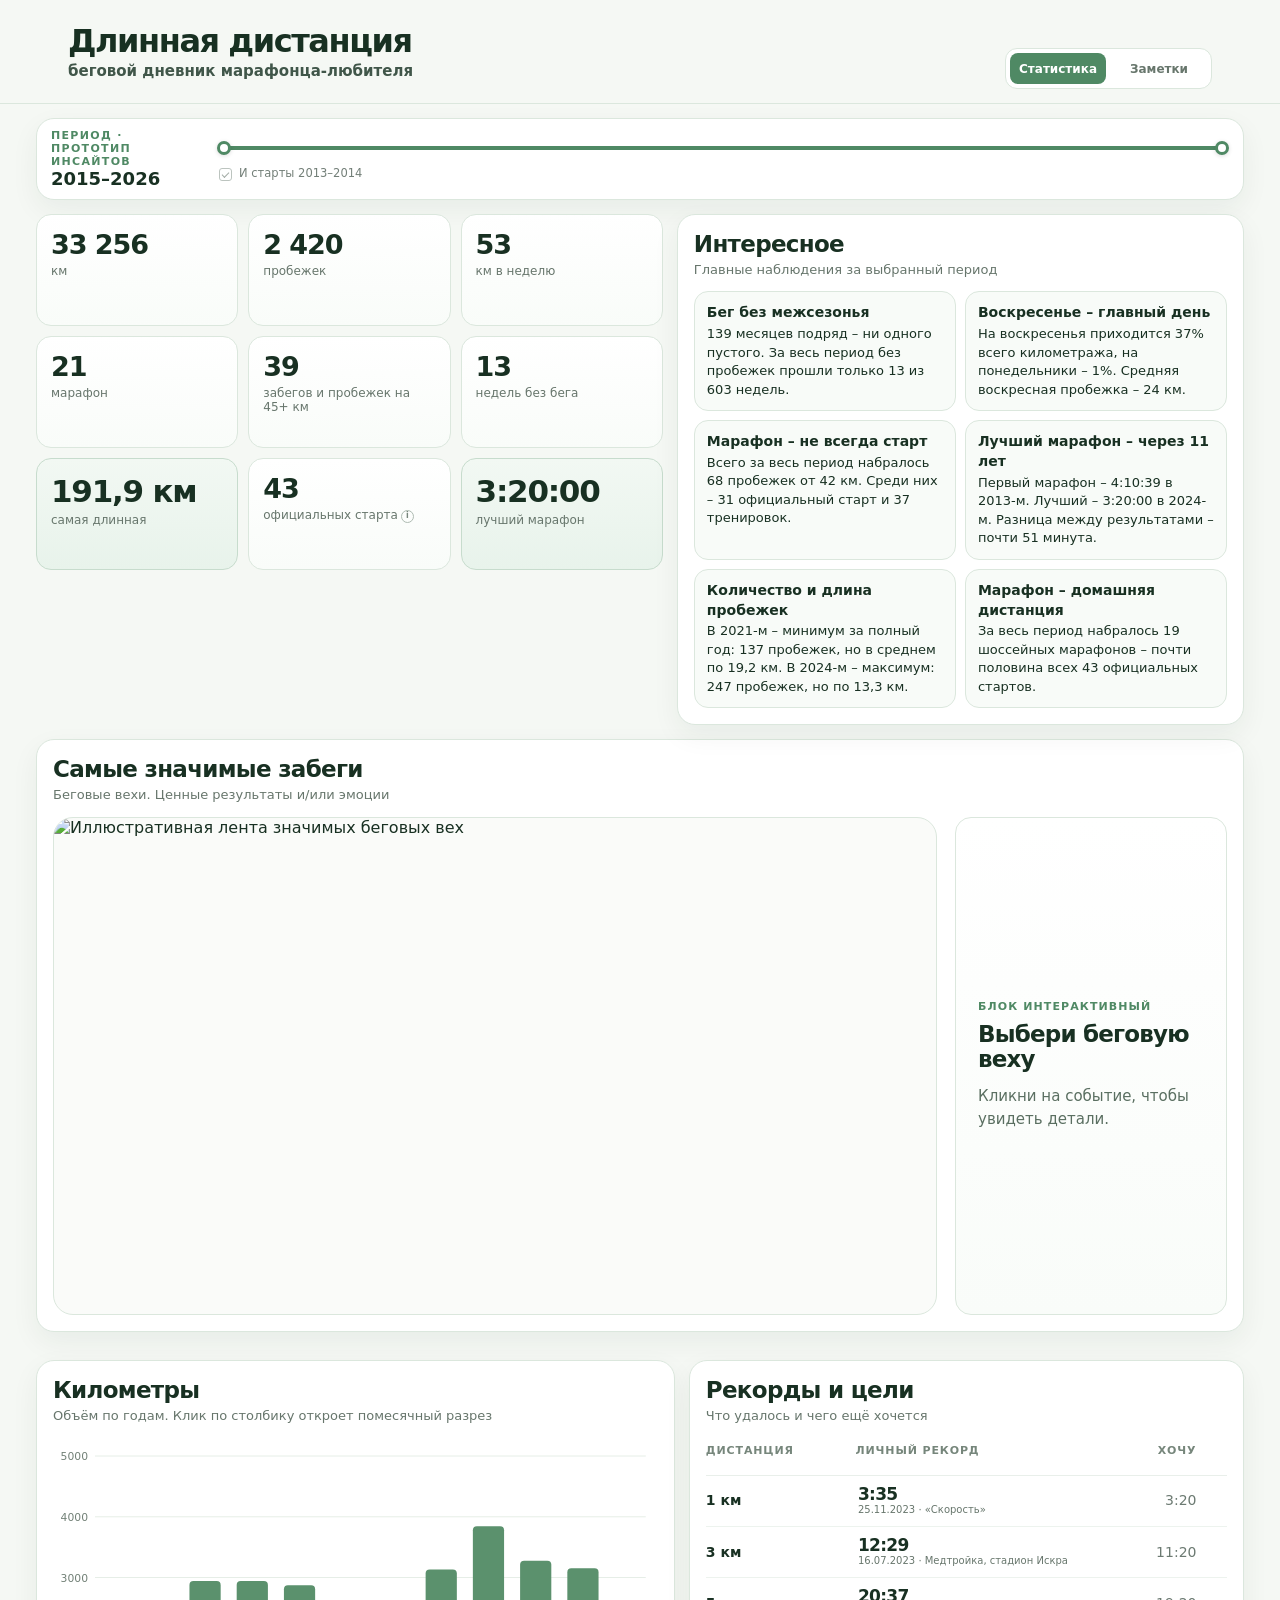
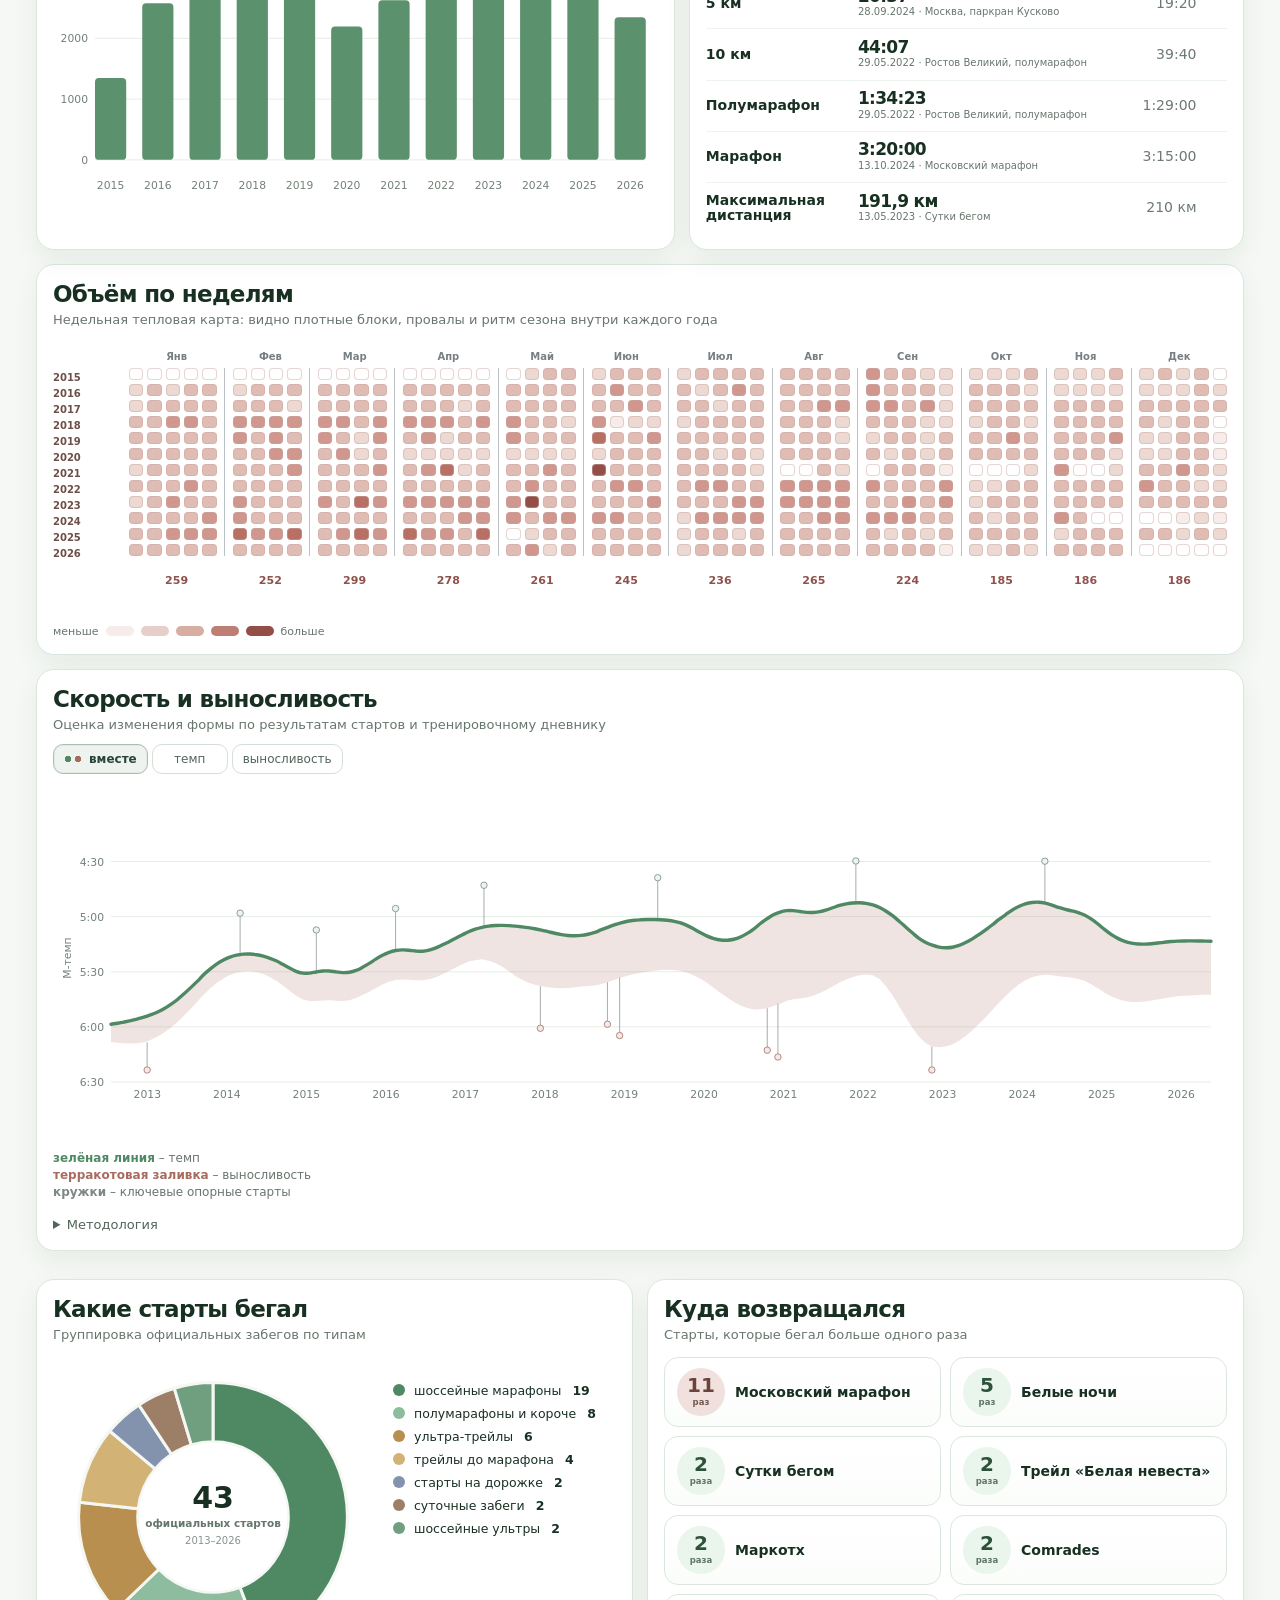
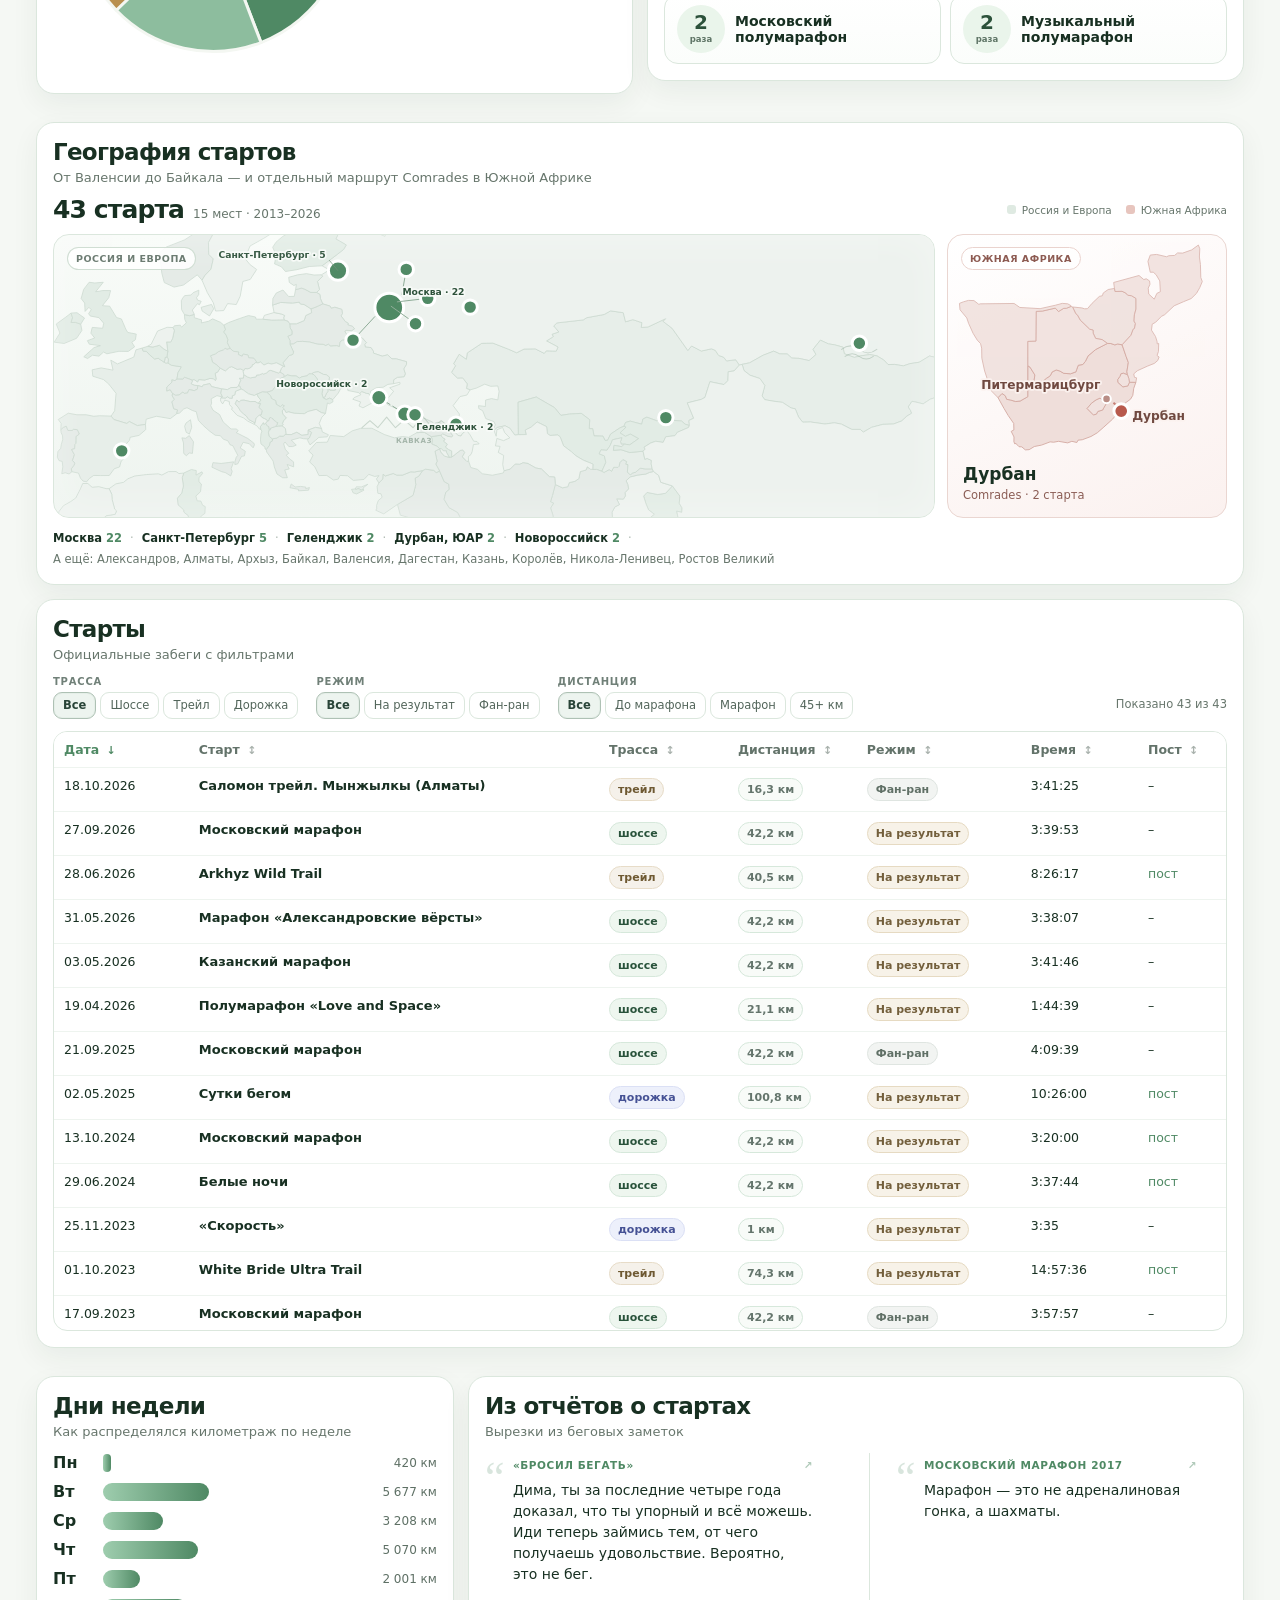
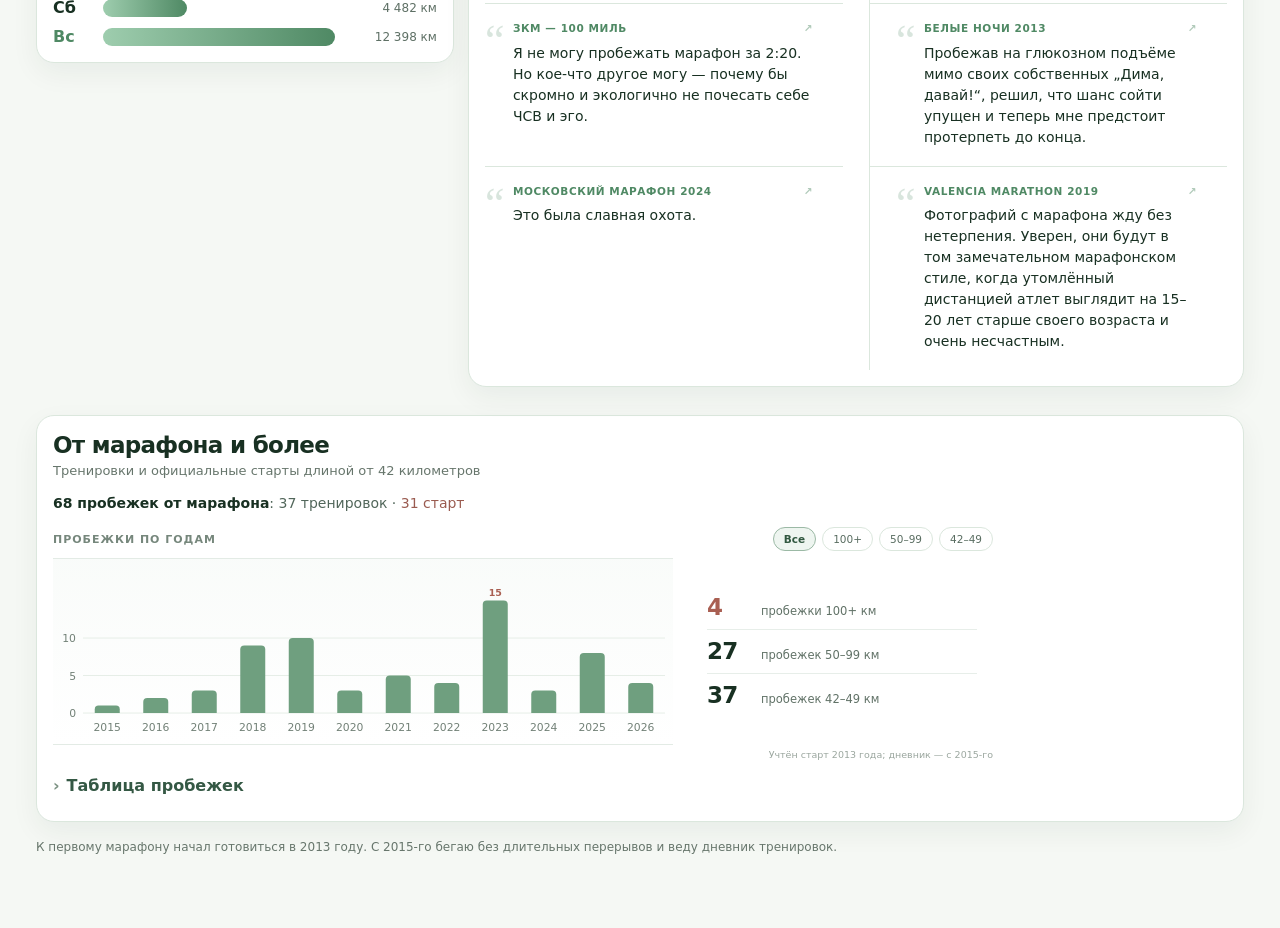
==== commit ef074f42: "Update the 2026 running milestone caption" ====
--- a/insights-test/index.html
+++ b/insights-test/index.html
@@ -537,7 +537,7 @@
     {date:'2021-06-05', short:'ЗКМ', title:'Зелёное кольцо Москвы', note:'Приключение и первые 100 миль', subnote:'Длинный бег по красивому маршруту через парки и набережные Москвы.', blog:'notes/#2021-100-mil-zelenoe-koltso-moskvy', group:'2021'},
     {date:'2023-05-13', short:'Сутки', title:'Сутки бегом', note:'Самый длинный бег, приключение и съёмки фильма', subnote:'Восьмое место на чемпионате Москвы по суточному бегу.', blog:'notes/#2023-sutki-begom-otchet-o-starte', film:'https://youtu.be/Ar9gcveXUiY?si=FvJYPMiWH7_DFx0h', group:'2023'},
     {date:'2024-10-13', short:'Марафон за 3:20', title:'Марафон за 3:20', note:'Действующий личник на марафоне', subnote:'Пик формы после длинного цикла с шестью тренировками в неделю.', blog:'notes/#2024-moskovskiy-marafon-2024-proryv', group:'2024'},
-    {now:true, short:'Сейчас', title:'Сейчас', note:'Бег – дежурная, а не фокусная часть жизни', subnote:'Бег без больших целей, тренерского плана и шести тренировок в неделю.', year:String(nowYear), group:'now'}
+    {now:true, short:'Сейчас', title:'Сейчас', note:'Бег – дежурная, а не фокусная часть жизни.', subnote:'Отдыхаю от ультр, готовлюсь к ЛР на паркране Измайлово в 2027-м.', year:String(nowYear), group:'now'}
   ];
   return rows.map(x=>{
     if(x.now) return {...x, distance:null, result:null, year:x.year};
